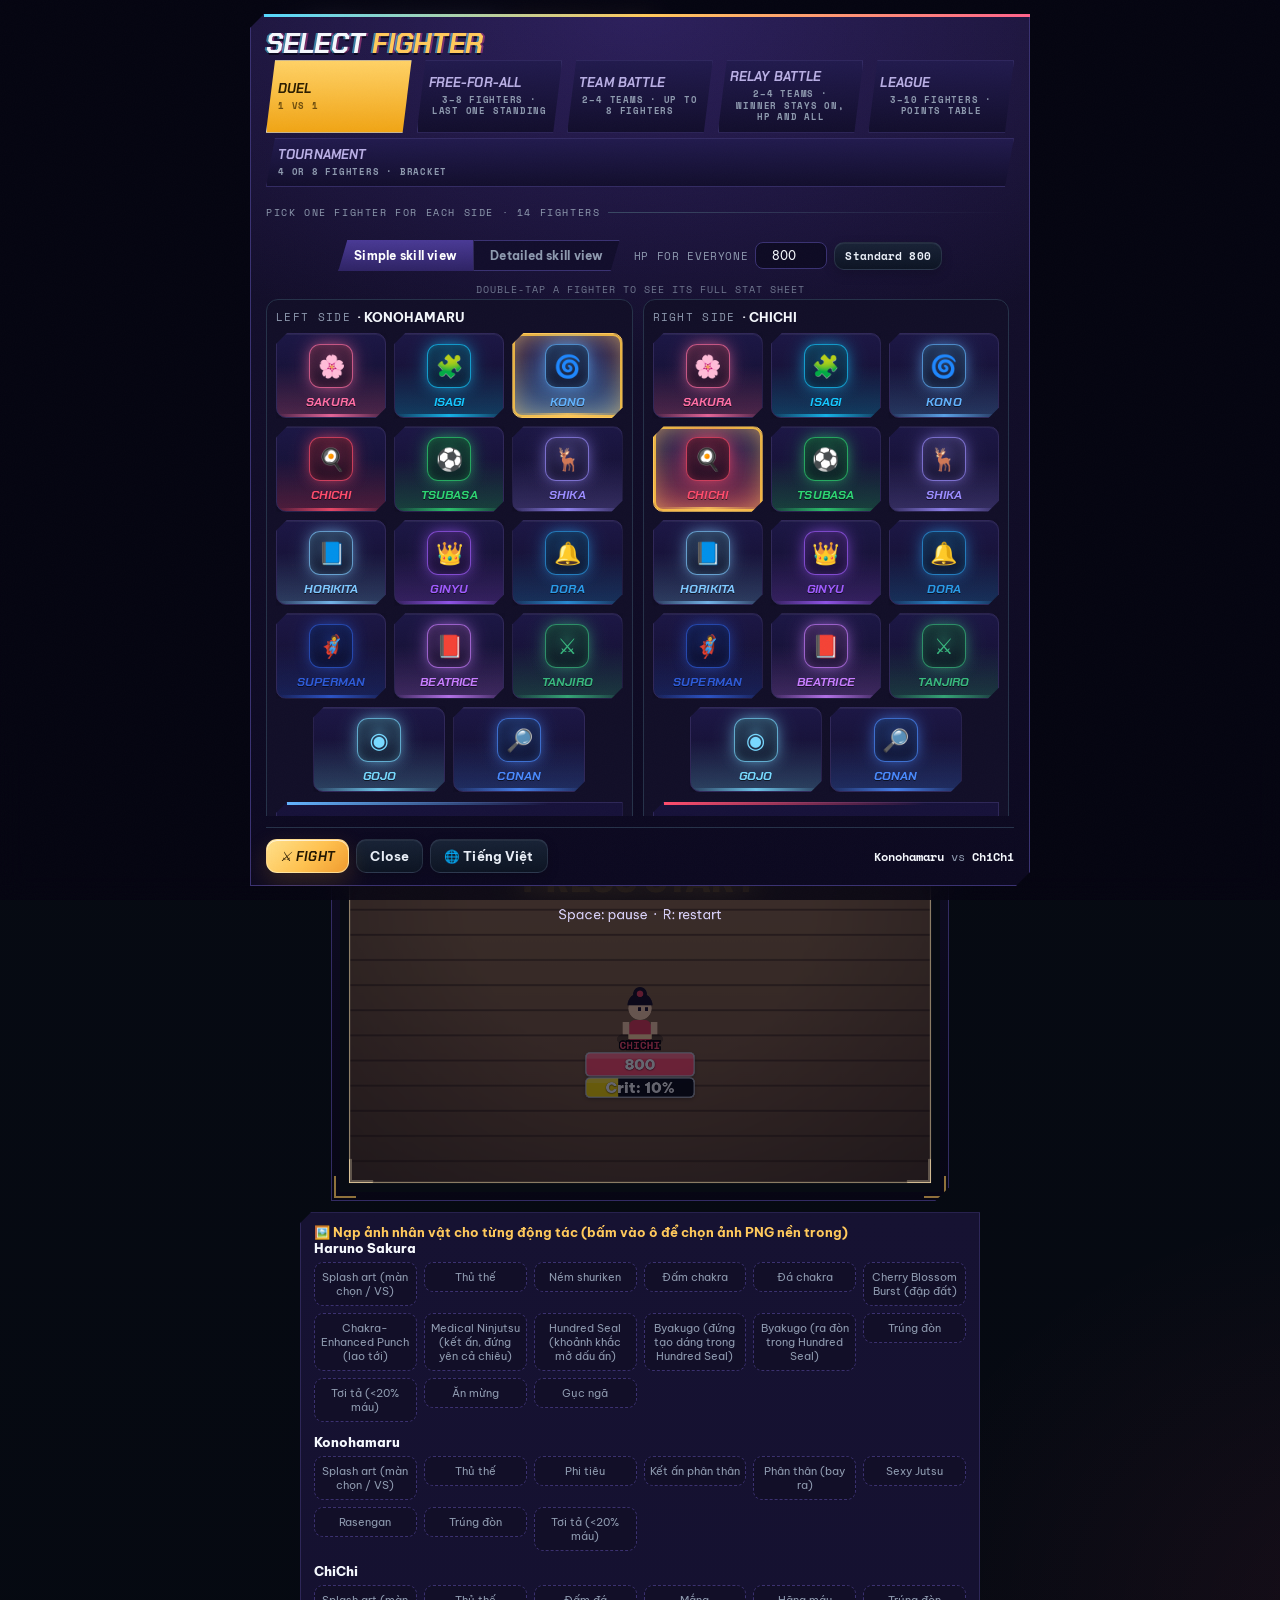
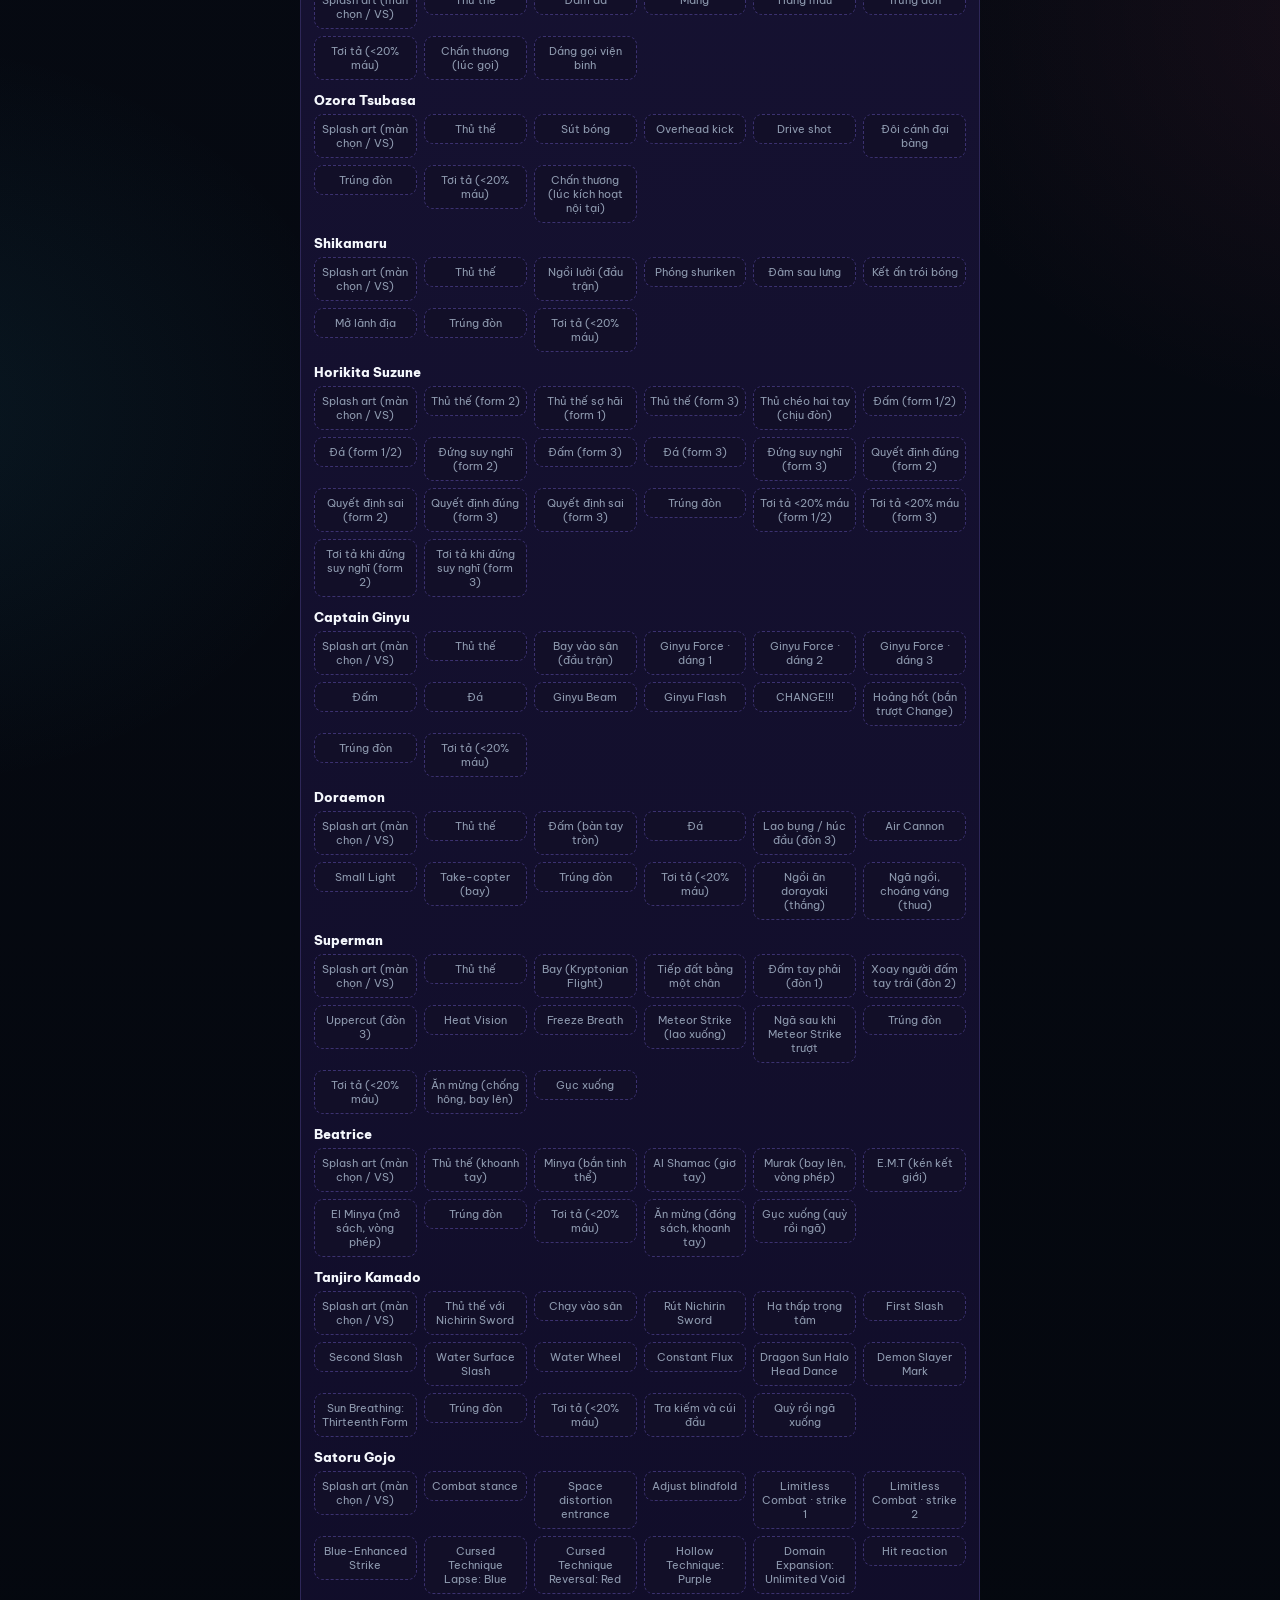
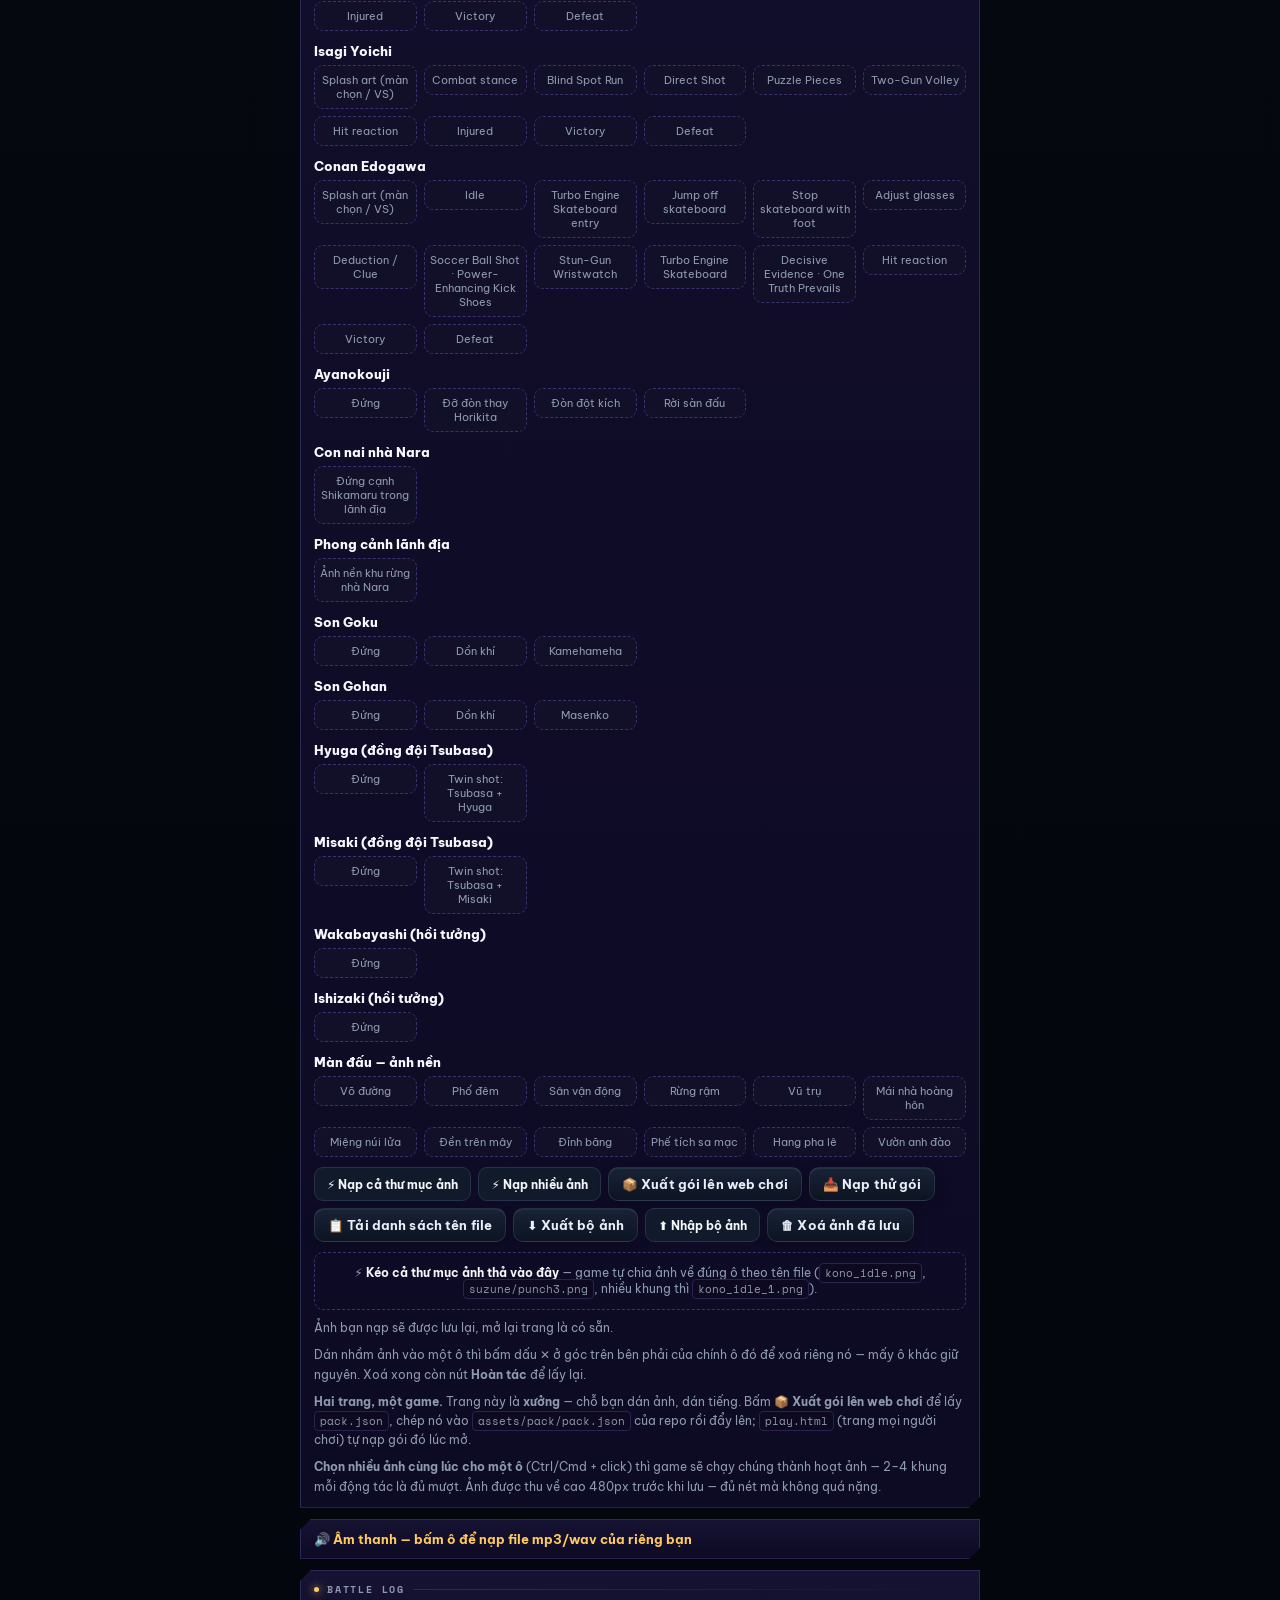
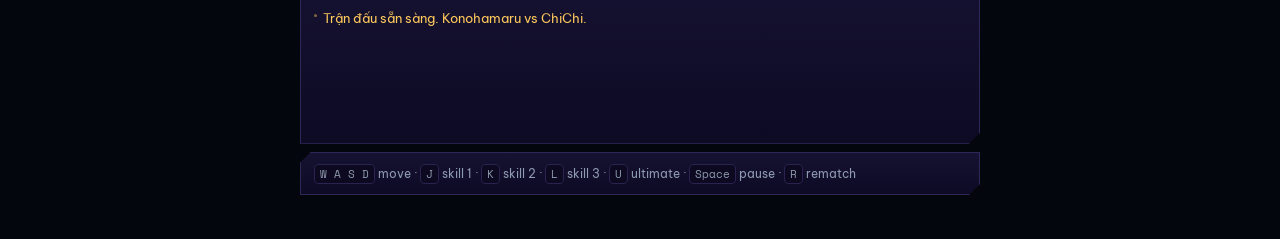
==== index.html @ c2534a82 "phân tích MỌI sát thương + nút 📊 Thông số trận cạnh nút về sảnh Thẻ Match Recap chỉ nói được chiêu c" ====
<!DOCTYPE html>
<html lang="vi">
<head>
<meta charset="UTF-8">
<meta name="viewport" content="width=device-width, initial-scale=1">
<title>Multiverse Battler</title>
<link rel="preconnect" href="https://fonts.googleapis.com">
<link rel="preconnect" href="https://fonts.gstatic.com" crossorigin>
<link href="https://fonts.googleapis.com/css2?family=Be+Vietnam+Pro:wght@400;600;800;900&family=Chakra+Petch:ital,wght@0,600;0,700;1,600;1,700&family=Space+Mono:wght@400;700&display=swap" rel="stylesheet">
<style>
  /* ---------- lớp token ----------
     Mọi màu, bo góc, bóng đổ và chiều cao ô điều khiển đọc từ đây. Sửa một biến là cả
     trang đổi theo — đừng gõ mã màu hay bo góc thẳng vào từng khối nữa. Mấy tên cũ
     (--ink / --panel / --line …) GIỮ NGUYÊN vì đã rải khắp file. */
  :root{
    --ink:#07060F; --panel:#12102A; --panel2:#1B1740; --line:#2E2757;
    --paper:#EFE9FF; --mute:#948AC0; --kono:#63B4FF; --chichi:#FF4D6D; --gold:#FFC542;
    --tsubasa:#2ED573; --steel:#8A97C4; --hot:#FF3D7F;

    /* bậc nền: s1 là khung lớn, s2 là ô nổi trong khung, s3 là ô điều khiển */
    --s1:#120F2A; --s2:#181341; --s3:#1E1849;
    --line2:#3A3272;                 /* viền sáng hơn, dùng cho ô đang chờ thao tác */
    --ink2:#0C0A1E;                  /* lòng ô nhập, tối hơn cả nền trang */
    --gold2:#FFE29A;                 /* vàng nhạt, dùng cho nét sáng trên nút vàng */

    /* bo góc: một thang duy nhất, đừng chế thêm con số lẻ */
    --r1:9px; --r2:12px; --r3:16px; --rp:999px;

    /* bóng đổ: e1 ô nhỏ, e2 khung, e3 lớp phủ toàn màn */
    --e1:0 1px 2px rgba(0,0,0,.4);
    --e2:0 10px 30px rgba(0,0,0,.45);
    --e3:0 26px 70px rgba(0,0,0,.62);
    --glow:0 0 22px -6px var(--gold);

    /* chiều cao chuẩn của MỌI ô điều khiển trên thanh công cụ */
    --ctl:34px;
    --ease:cubic-bezier(.2,.7,.3,1);

    /* Font TIÊU ĐỀ — mặt chữ vuông kiểu HUD của game đối kháng. Dùng cho logo, tiêu đề
       màn, tên nhân vật, tên màn đấu, nhãn bảng. Thân bài vẫn là Be Vietnam Pro. Chakra
       Petch có đủ bộ chữ tiếng Việt nên nhãn có dấu vẫn đúng. */
    --fd:"Chakra Petch","Be Vietnam Pro",system-ui,sans-serif;

    /* Hai màu phụ của vỏ giao diện: lam điện và hồng nóng. Cặp này + vàng arcade là cả
       bảng màu — đừng thêm màu thứ tư. */
    --cyan:#4DE2FF; --mag:#FF4FA3;
    /* Góc vát của khối giao diện. Vát góc chính là thứ làm nó đọc ra "game" chứ không
       ra "trang web" — mọi khối lớn đều cắt một hoặc hai góc theo con số này. */
    --cut:14px;
  }
  *{box-sizing:border-box}
  /* Vành sáng khi đi bằng bàn phím. `:focus-visible` nên chuột bấm thì không hiện. */
  :where(button,select,input,summary,[tabindex]):focus-visible{
    outline:0;box-shadow:0 0 0 2px var(--ink),0 0 0 4px rgba(255,197,66,.6)}
  /* Thanh cuộn mảnh, cùng tông với trang — mặc định của trình duyệt sáng trắng, đặt
     giữa nền tím đậm thì lộ hẳn ra là một trang web chứ không phải một cái máy game. */
  *{scrollbar-width:thin;scrollbar-color:#3A3272 transparent}
  *::-webkit-scrollbar{width:8px;height:8px}
  *::-webkit-scrollbar-track{background:transparent}
  *::-webkit-scrollbar-thumb{background:#332B63;border-radius:var(--rp);border:2px solid transparent;background-clip:padding-box}
  *::-webkit-scrollbar-thumb:hover{background:#4A3F8C;background-clip:padding-box}
  /* Nền trang: hai quầng sáng lệch nhau (tím ở đỉnh, lam ở góc trái, hồng ở góc phải)
     chồng lên một lớp sọc quét mảnh. Nền một màu phẳng là chỗ làm cả trang đọc ra một
     trang web; ba quầng lệch nhau thì nó thành một cái sảnh có đèn. */
  body{
    margin:0;padding:16px 12px 44px;
    background:
      radial-gradient(760px 420px at 50% -14%, rgba(126,86,255,.42) 0%, transparent 66%),
      radial-gradient(620px 520px at 2% 12%, rgba(77,226,255,.13) 0%, transparent 62%),
      radial-gradient(620px 520px at 98% 22%, rgba(255,79,163,.12) 0%, transparent 62%),
      repeating-linear-gradient(180deg, rgba(255,255,255,.016) 0 1px, transparent 1px 3px),
      var(--ink);
    background-attachment:fixed;
    color:var(--paper);font-family:"Be Vietnam Pro",system-ui,sans-serif;
  }
  /* Hạt nhiễu phủ toàn trang. Rất nhạt (alpha .035) nhưng đủ để mấy mảng gradient lớn
     không bị KẺ SỌC do màn hình 8-bit làm tròn màu — đó là thứ làm nền trông rẻ tiền.
     `pointer-events:none` là BẮT BUỘC, thiếu là cả trang không bấm được. */
  body::after{content:'';position:fixed;inset:0;z-index:9999;pointer-events:none;opacity:.035;
    background-image:url("data:image/svg+xml;charset=utf8,%3Csvg xmlns='http://www.w3.org/2000/svg' width='120' height='120'%3E%3Cfilter id='n'%3E%3CfeTurbulence type='fractalNoise' baseFrequency='.9' numOctaves='3'/%3E%3C/filter%3E%3Crect width='120' height='120' filter='url(%23n)'/%3E%3C/svg%3E")}
  .wrap{max-width:680px;margin:0 auto}
  /* Tiêu đề kiểu bảng hiệu thùng máy: chữ nghiêng, viền dày, gạch vàng dưới chân. */
  header{margin-bottom:12px;padding:0 0 11px 13px;position:relative;
    border-bottom:1px solid var(--line)}
  /* Thanh màu dọc bên trái tiêu đề — lam chuyển sang hồng, cùng bảng màu với cả vỏ. */
  header::before{content:'';position:absolute;left:0;top:2px;bottom:13px;width:4px;border-radius:var(--rp);
    background:linear-gradient(180deg,var(--cyan),var(--mag))}
  header::after{content:'';position:absolute;left:0;bottom:-1px;width:min(210px,42%);height:2px;
    border-radius:var(--rp);background:linear-gradient(90deg,var(--gold),transparent)}
  /* Tiêu đề: mặt chữ HUD, nghiêng, siết chữ lại, và có một lớp bóng LỆCH MÀU phía sau
     (lam bên trái, hồng bên phải) — mẹo "lệch màu ống kính" của mấy game đối kháng, làm
     chữ nảy hẳn lên khỏi nền mà không cần tô gradient (gradient lên chữ đã thử và bỏ,
     xem mục 2h). */
  h1{font-family:var(--fd);font-weight:700;font-size:clamp(22px,6vw,33px);margin:0;
    letter-spacing:-.01em;font-style:italic;line-height:1.05;
    text-shadow:-2px 0 0 rgba(77,226,255,.55),2px 0 0 rgba(255,79,163,.45),0 3px 0 #0B0820,0 8px 26px rgba(0,0,0,.6)}
  h1 span{color:var(--gold)}
  .sub{font-family:"Space Mono",monospace;font-size:10.5px;color:var(--mute);letter-spacing:.16em;text-transform:uppercase;margin-top:6px}

  /* ---------- ô điều khiển ----------
     MỌI thứ trên thanh công cụ — nút, ô chọn, ô đánh dấu, thanh trượt, ô số — cùng một
     chiều cao `--ctl` và cùng một bo góc. Trước đây mỗi loại một kiểu của trình duyệt
     nên hàng nút nhìn ra một trang cấu hình chứ không ra một cái máy game. */
  .bar{display:flex;gap:7px;flex-wrap:wrap;align-items:center;margin:12px 0}
  button,select{font-family:inherit;font-weight:700;font-size:12.5px;letter-spacing:.01em;
    background:linear-gradient(180deg,var(--s3),#171240);color:var(--paper);
    border:1px solid var(--line);border-radius:var(--r1);padding:8px 13px;
    cursor:pointer;transition:background .16s var(--ease),border-color .16s var(--ease),box-shadow .16s var(--ease);
    box-shadow:inset 0 1px 0 rgba(255,255,255,.05),var(--e1)}
  /* Chiều cao chuẩn chỉ áp cho ô nằm trên THANH ĐIỀU KHIỂN. Đừng đặt nó vào luật
     `button` chung: ô nhân vật, ô màn đấu, nút chế độ đều là <button>, ghim cứng chiều
     cao là chúng bẹp dí và mất cả dòng tên (đã dính đúng một lần). */
  .bar>button,.bar>select,.bar>label.chk,.cselBar>button,.arcOver>button{
    height:var(--ctl);padding-top:0;padding-bottom:0;display:inline-flex;align-items:center}
  button:hover,select:hover{background:linear-gradient(180deg,#2B2360,#1F1A4A);border-color:var(--line2)}
  button:active{box-shadow:inset 0 2px 5px rgba(0,0,0,.45)}
  /* Ô chọn: bỏ hẳn giao diện của hệ điều hành rồi tự vẽ mũi tên, nếu không thì giữa hàng
     nút bo góc lại lòi ra một cái hộp vuông màu xám của trình duyệt. */
  select{appearance:none;-webkit-appearance:none;padding-right:29px;
    background-image:url("data:image/svg+xml;charset=utf8,%3Csvg xmlns='http://www.w3.org/2000/svg' viewBox='0 0 10 6'%3E%3Cpath d='M1 1l4 4 4-4' fill='none' stroke='%23948AC0' stroke-width='1.6' stroke-linecap='round'/%3E%3C/svg%3E"),
      linear-gradient(180deg,var(--s3),#171240);
    background-repeat:no-repeat;background-position:right 11px center,0 0;background-size:10px 6px,auto}
  select:hover{background-image:url("data:image/svg+xml;charset=utf8,%3Csvg xmlns='http://www.w3.org/2000/svg' viewBox='0 0 10 6'%3E%3Cpath d='M1 1l4 4 4-4' fill='none' stroke='%23EFE9FF' stroke-width='1.6' stroke-linecap='round'/%3E%3C/svg%3E"),
      linear-gradient(180deg,#2B2360,#1F1A4A)}
  select option{background:#171240;color:var(--paper)}
  /* Nút vàng: một khối đặc có nét sáng ở mép trên và quầng ấm phía dưới, thay cho cái
     bệ 3px kiểu web cũ. Vẫn là vàng arcade, chỉ sạch nét hơn. */
  /* Nút vàng: khối đặc VÁT HAI GÓC chéo nhau, chữ HUD nghiêng. Góc vát cắt mất bóng đổ
     ngoài nên quầng sáng phải vẽ bằng `inset` chứ không vẽ ra ngoài. */
  button.primary{background:linear-gradient(180deg,#FFD267,#F2A414);color:#2C1E00;border:0;
    font-family:var(--fd);font-weight:700;font-style:italic;font-size:13px;letter-spacing:.03em;
    text-transform:uppercase;border-radius:0;
    clip-path:polygon(9px 0,100% 0,calc(100% - 9px) 100%,0 100%);
    box-shadow:inset 0 1px 0 var(--gold2),inset 0 -2px 0 rgba(150,95,0,.5)}
  button.primary:hover{background:linear-gradient(180deg,#FFE79E,#FFB92E);
    box-shadow:inset 0 1px 0 #FFF7DF,inset 0 -2px 0 rgba(150,95,0,.5),inset 0 0 26px rgba(255,255,255,.3)}
  button.primary:active{background:linear-gradient(180deg,#F0AE20,#D98F00);
    box-shadow:inset 0 3px 8px rgba(120,74,0,.55)}
  /* Ô đánh dấu và thanh trượt cũng là một viên thuốc ngang hàng với nút, không phải chữ
     trần thả giữa hàng. */
  label.chk{display:flex;align-items:center;gap:7px;font-size:12px;color:var(--mute);cursor:pointer;
    height:var(--ctl);padding:0 11px;border:1px solid var(--line);border-radius:var(--r1);
    background:rgba(24,19,65,.55);transition:border-color .16s var(--ease),color .16s var(--ease)}
  label.chk:hover{border-color:var(--line2);color:var(--paper)}
  label.chk b{color:var(--paper)}
  input[type=checkbox]{accent-color:var(--gold);width:15px;height:15px;margin:0;cursor:pointer}
  input[type=range]{appearance:none;-webkit-appearance:none;height:16px;background:transparent;cursor:pointer;margin:0}
  input[type=range]::-webkit-slider-runnable-track{height:4px;border-radius:var(--rp);background:#332B63}
  input[type=range]::-webkit-slider-thumb{-webkit-appearance:none;width:13px;height:13px;margin-top:-4.5px;
    border-radius:50%;background:var(--gold);border:0;box-shadow:0 0 8px -1px var(--gold)}
  input[type=range]::-moz-range-track{height:4px;border-radius:var(--rp);background:#332B63}
  input[type=range]::-moz-range-thumb{width:13px;height:13px;border:0;border-radius:50%;background:var(--gold)}
  input[type=color]{width:30px;height:24px;padding:0;border:1px solid var(--line);border-radius:6px;background:none;cursor:pointer}
  input[type=number],input[type=text]{width:64px;font-family:"Space Mono",monospace;font-size:12.5px;
    background:var(--ink2);color:var(--paper);border:1px solid var(--line);border-radius:var(--r1);padding:5px 7px;
    transition:border-color .16s var(--ease)}
  input[type=number]:focus,input[type=text]:focus{border-color:var(--gold);outline:0}

  /* Khung sàn đấu. Padding mỏng và canvas trải HẾT bề ngang khung: bản cũ kẹp canvas ở
     520px trong một khung 680px nên hai bên thừa ra hơn 130px nền tím trống trơn, sàn
     đấu thì bé tí giữa màn. */
  /* Khung BÓ SÁT canvas rồi canh giữa — để nó trải hết bề ngang thì hai bên thừa cả trăm
     pixel nền trống quanh một cái canvas 600px, và bốn ngoặc góc thì dạt ra tận mép khung
     chứ không ôm lấy sàn đấu. */
  .stage{background:linear-gradient(180deg,#161231,#070614);border:0;border-radius:0;
    padding:9px;display:flex;justify-content:center;position:relative;
    width:fit-content;max-width:100%;margin-left:auto;margin-right:auto;
    clip-path:polygon(var(--cut) 0,100% 0,100% calc(100% - var(--cut)),calc(100% - var(--cut)) 100%,0 100%,0 var(--cut));
    box-shadow:inset 0 0 0 1px #332B63}
  /* Dải lam → vàng → hồng chạy suốt mép trên khung sàn, đúng dải của khung chọn nhân vật. */
  .stage::before{content:'';position:absolute;left:var(--cut);right:0;top:0;height:3px;
    background:linear-gradient(90deg,var(--cyan),var(--gold) 50%,var(--mag))}
  /* BỐN NGOẶC GÓC ôm lấy sàn đấu — dấu hiệu "khung ngắm" của HUD, vẽ bằng tám mảng
     gradient trên một pseudo duy nhất nên không tốn thêm phần tử nào. Đặt `inset` âm để
     chúng ôm ra ngoài mép, và `pointer-events:none` vì nó phủ lên canvas. */
  .stage::after{content:'';position:absolute;inset:3px;pointer-events:none;
    --b:linear-gradient(var(--gold),var(--gold));
    background:
      var(--b) 0 0/22px 2px,      var(--b) 0 0/2px 22px,
      var(--b) 100% 0/22px 2px,   var(--b) 100% 0/2px 22px,
      var(--b) 0 100%/22px 2px,   var(--b) 0 100%/2px 22px,
      var(--b) 100% 100%/22px 2px,var(--b) 100% 100%/2px 22px;
    background-repeat:no-repeat;opacity:.55}
  /* Không dùng transform: Playwright coi phần tử đang biến đổi là "chưa đứng yên" và
     không bao giờ bấm được thứ nằm dưới nó (mục 9). Canh giữa bằng left/right thôi. */
  .loadChip{position:absolute;left:13px;right:13px;bottom:22px;text-align:center;
    font-family:"Space Mono",monospace;font-size:11px;letter-spacing:.05em;
    color:#EFE6FF;pointer-events:none;z-index:5}
  .loadChip span{background:rgba(10,8,24,.82);border:1px solid rgba(255,255,255,.18);
    border-radius:999px;padding:5px 12px;display:inline-block}
  /* Canvas 620x620 nên cho nó trải hết khung: ở bề ngang 680px sàn đấu ra ~640px thay
     vì 520px, mà vẫn dưới cỡ gốc nên không bị rỗ. */
  canvas{width:100%;max-width:600px;height:auto;display:block;touch-action:none;image-rendering:auto}

  .card{position:relative;background:linear-gradient(180deg,#161232,#0D0A24);border:0;border-radius:0;
    padding:12px 14px;margin-top:11px;
    clip-path:polygon(11px 0,100% 0,100% calc(100% - 11px),calc(100% - 11px) 100%,0 100%,0 11px);
    box-shadow:inset 0 0 0 1px #2E2758}
  .card h3{margin:0 0 9px;font-family:"Space Mono",monospace;font-size:10px;letter-spacing:.18em;
    text-transform:uppercase;color:var(--mute);display:flex;align-items:center;gap:8px}
  /* Chấm vàng đầu dòng tiêu đề + gạch nối chạy hết dòng — dấu hiệu của một khối HUD,
     thay cho bốn dòng chữ xám trôi nổi giống hệt nhau. */
  .card h3::before{content:'';width:5px;height:5px;border-radius:50%;background:var(--gold);
    box-shadow:0 0 8px var(--gold);flex:none}
  .card h3::after{content:'';flex:1;height:1px;background:linear-gradient(90deg,var(--line),transparent)}
  /* Nhật ký: dòng mới nhất nằm trên cùng, mép trên nhạt dần cho biết còn cuộn được nữa. */
  #log{height:126px;overflow-y:auto;font-size:12.5px;line-height:1.55;padding-right:4px;
    -webkit-mask-image:linear-gradient(180deg,transparent 0,#000 10px);
    mask-image:linear-gradient(180deg,transparent 0,#000 10px)}
  #log div{padding:3px 0 3px 9px;border-bottom:1px solid rgba(46,39,87,.5);position:relative}
  #log div:last-child{border-bottom:0}
  #log div::before{content:'';position:absolute;left:0;top:8px;width:3px;height:3px;border-radius:50%;
    background:currentColor;opacity:.5}
  .k{color:var(--kono)}.c{color:var(--chichi)}.g{color:var(--gold)}.m{color:var(--mute)}.s{color:#9B8CFF}

  .slots{display:grid;grid-template-columns:repeat(auto-fill,minmax(88px,1fr));gap:7px}
  .slot{position:relative;border:1px dashed #3B3170;border-radius:9px;padding:7px 5px;text-align:center;cursor:pointer;
    font-size:11px;color:var(--mute);background:#120F28;transition:.15s;overflow:hidden}
  .slot:hover{border-color:var(--gold);color:var(--paper)}
  .slot.set{border-style:solid;border-color:var(--gold);color:var(--paper)}
  .slot img{width:100%;height:42px;object-fit:contain;display:block;margin-bottom:4px;background:#1D1840;border-radius:5px}
  .slot input[type=file]{position:absolute;inset:0;opacity:0;cursor:pointer}
  .slotwrap{position:relative;display:flex;flex-direction:column;gap:4px}
  .slotwrap input[type=range]{width:100%;height:12px;accent-color:var(--gold);cursor:pointer}
  /* Nút xoá của riêng một ô. Nằm NGOÀI thẻ <label> (label nuốt cú bấm rồi mở hộp
     chọn file), chỉ hiện khi ô đã có ảnh/tiếng. */
  .slotdel{position:absolute;top:3px;right:3px;z-index:3;display:none;border:0;border-radius:6px;
    background:#4A1230;color:#FFC7DA;font-size:11px;line-height:1;padding:3px 5px;cursor:pointer}
  .slotwrap.set .slotdel{display:block}
  .slotdel:hover{background:#7A1B48;color:#fff}
  /* vùng kéo thả cả thư mục ảnh / tiếng vào một lượt */
  .drop{border:1px dashed #3B3170;border-radius:9px;padding:12px 10px;text-align:center;
    font-size:12px;color:var(--mute);margin-top:10px;transition:.15s}
  .drop.on{border-color:var(--gold);color:var(--paper);background:#171233}
  .drop b{color:var(--paper)}
  .note{font-size:12px;color:var(--gold);line-height:1.6;margin-top:6px}
  .who{font-weight:800;font-size:13px;margin:12px 0 6px}
  .who.first{margin-top:0}
  details summary{cursor:pointer;font-weight:700;font-size:13px;color:var(--gold);list-style:none}
  details summary::-webkit-details-marker{display:none}
  .help{font-size:12px;color:var(--mute);line-height:1.6;margin-top:8px}
  kbd{font-family:"Space Mono",monospace;background:#0C0920;border:1px solid #2A2350;border-radius:4px;padding:1px 5px;font-size:10.5px}

  /* ---- màn chọn nhân vật ---- */
  /* Lớp phủ: nền mờ CÓ NHOÈ. Bản cũ chỉ tối đi 88% nên cả thanh công cụ và nhật ký phía
     sau vẫn đọc được lờ mờ, nhìn rối; nhoè đi thì khung chọn nổi hẳn lên phía trước. */
  .csel{position:fixed;inset:0;z-index:60;display:flex;align-items:center;justify-content:center;
    padding:14px;overflow:auto;background:rgba(6,4,18,.8);
    -webkit-backdrop-filter:blur(14px) saturate(.85);backdrop-filter:blur(14px) saturate(.85)}
  .csel.off{display:none}
  /* Hộp cao tối đa bằng màn hình, phần giữa mới cuộn — nhờ vậy tiêu đề và hàng nút
     luôn nằm trong tầm mắt, không phải cuộn cả trang mới bấm được Vào trận. */
  /* Khung chọn: VÁT hai góc chéo nhau, có một dải sáng lam-hồng chạy suốt mép trên và
     một quầng tím hắt từ đỉnh xuống. Góc vát cắt mất bóng đổ ngoài nên chiều sâu phải
     dựng bằng lớp phủ mờ của `.csel` phía sau, đừng trông vào `box-shadow`. */
  .cselBox{width:100%;max-width:780px;max-height:calc(100vh - 28px);position:relative;
    display:flex;flex-direction:column;
    background:
      radial-gradient(120% 60% at 50% 0%,rgba(126,86,255,.22),transparent 68%),
      linear-gradient(180deg,#16112F,#0C0920);
    border:0;border-radius:0;padding:16px 16px 13px;
    clip-path:polygon(var(--cut) 0,100% 0,100% calc(100% - var(--cut)),calc(100% - var(--cut)) 100%,0 100%,0 var(--cut));
    box-shadow:inset 0 0 0 1px #3A3272}
  /* Dải sáng mép trên: lam → vàng → hồng. Chừa hai đầu cho khỏi đè lên góc vát. */
  .cselBox::before{content:'';position:absolute;left:var(--cut);right:0;top:0;height:3px;pointer-events:none;
    background:linear-gradient(90deg,var(--cyan),var(--gold) 50%,var(--mag))}
  .cselBody{flex:1;min-height:0;overflow:auto;padding-right:5px}
  /* Tiêu đề màn chọn: chữ HUD nghiêng, to hẳn, kèm bóng lệch màu như tiêu đề trang. */
  .cselBox h2{margin:0;font-family:var(--fd);font-size:clamp(19px,5.2vw,27px);font-weight:700;
    letter-spacing:.005em;font-style:italic;text-transform:uppercase;line-height:1.05;
    text-shadow:-2px 0 0 rgba(77,226,255,.5),2px 0 0 rgba(255,79,163,.4),0 2px 0 #0B0820}
  .cselBox h2 span{color:var(--gold)}
  .cselSub{font-family:"Space Mono",monospace;font-size:10px;color:var(--mute);
    letter-spacing:.16em;text-transform:uppercase;margin:6px 0 12px;
    display:flex;align-items:center;gap:8px}
  /* Gạch nối chạy hết phần còn lại của dòng phụ — thủ pháp quen của bảng HUD. */
  .cselSub::after{content:'';flex:1;height:1px;background:linear-gradient(90deg,var(--line2),transparent)}
  /* Hàng nút dưới cùng dính hẳn xuống đáy khung, có vạch ngăn với phần cuộn phía trên:
     cuộn tới đâu cũng thấy rõ đâu là nút đi tiếp. */
  .cselBar{border-top:1px solid var(--line);padding-top:11px}
  .cselCols{display:grid;grid-template-columns:1fr 1fr;gap:10px}
  @media(max-width:520px){.cselCols{grid-template-columns:1fr}}
  .cselCol{background:#120F28;border:1px solid var(--line);border-radius:12px;padding:9px;
    display:flex;flex-direction:column}
  .cselCol .cDetail{flex:1}    /* hai khung mô tả cao bằng nhau dù danh sách chiêu dài ngắn khác nhau */
  .cselHead{font-size:11px;font-family:"Space Mono",monospace;letter-spacing:.12em;text-transform:uppercase;
    color:var(--mute);margin-bottom:8px;display:flex;align-items:center;gap:6px}
  .cselHead b{color:var(--paper);font-family:"Be Vietnam Pro",sans-serif;letter-spacing:0;font-size:12.5px}
  /* Bốn ô nhỏ nằm ngang thay cho bốn thẻ dài xếp dọc: cả bảng chọn gọn lại còn
     hai hàng ô cộng hai khung mô tả, thay vì tám thẻ dài phải cuộn mãi mới hết. */
  /* ---------- THẺ ĐẤU THỦ ----------
     Đây là thứ người chơi nhìn lâu nhất, nên nó là một TẤM THẺ chứ không phải một cái
     nút vuông: ảnh chiếm gần hết ô, một mảng sáng theo MÀU RIÊNG của nhân vật hắt lên từ
     đáy, tên in bằng mặt chữ HUD nghiêng, và hai góc bị VÁT. Góc vát chính là thứ làm cả
     lưới đọc ra màn chọn của game đối kháng.

     Lưới dùng FLEX chứ không dùng grid, và hàng cuối CANH GIỮA: chín đấu thủ trên lưới
     tám cột thì người thứ chín đứng trơ một mình ở mép trái. Flex thì hàng dở dang tự
     nằm giữa, thêm nhân vật bao nhiêu người cũng không phải sửa số cột. */
  .cTiles{display:flex;flex-wrap:wrap;gap:8px;justify-content:center}
  .cTile{flex:1 1 84px;max-width:132px;min-width:0;
    display:flex;flex-direction:column;align-items:center;gap:7px;padding:10px 5px 8px;
    background:
      linear-gradient(180deg,transparent 38%,color-mix(in srgb,var(--c,#7C6AD6) 26%,transparent) 100%),
      linear-gradient(180deg,#1C1745,#100C29);
    border:1px solid #302859;cursor:pointer;font-weight:400;
    clip-path:polygon(11px 0,100% 0,100% calc(100% - 11px),calc(100% - 11px) 100%,0 100%,0 11px);
    transition:background .16s var(--ease),border-color .16s var(--ease),box-shadow .16s var(--ease)}
  .cTile:hover{border-color:color-mix(in srgb,var(--c,#7C6AD6) 70%,#fff 0%);
    background:
      linear-gradient(180deg,transparent 30%,color-mix(in srgb,var(--c,#7C6AD6) 42%,transparent) 100%),
      linear-gradient(180deg,#241D57,#141031)}
  /* Ô đang chọn: viền vàng DÀY vẽ bằng bóng trong (bóng ngoài bị góc vát cắt mất), cộng
     một mảng sáng đậm hơn hẳn. Đừng cho nó nhấp nháy — cả lưới này bị test bấm hàng chục
     lần một lượt, xem ghi chú ở nút vàng. */
  .cTile.on{border-color:var(--gold);
    background:
      linear-gradient(180deg,transparent 26%,color-mix(in srgb,var(--c,#7C6AD6) 52%,transparent) 100%),
      linear-gradient(180deg,#2E2457,#15102F);
    box-shadow:0 0 0 2px rgba(255,197,66,.85) inset,0 0 34px -10px var(--gold) inset}
  /* Vạt màu chéo ở đáy thẻ — dấu hiệu màu của nhân vật, đọc được cả khi ảnh còn là emoji. */
  .cTile::after{content:'';position:absolute;left:0;right:0;bottom:0;height:3px;
    background:linear-gradient(90deg,transparent,var(--c,var(--gold)),transparent);opacity:.85}
  .cTile.on::after{height:4px;background:linear-gradient(90deg,transparent,var(--gold),transparent)}
  /* Ô mặt: quầng màu nhân vật hắt ra sau ảnh, viền mảnh phát sáng. */
  .cAva{width:44px;height:44px;flex:0 0 44px;border-radius:11px;display:flex;align-items:center;
    justify-content:center;font-size:22px;position:relative;
    background:radial-gradient(circle at 50% 34%,color-mix(in srgb,var(--c,#7C6AD6) 34%,#0A0820),#070518);
    border:1px solid color-mix(in srgb,var(--c,#7C6AD6) 75%,transparent)}
  /* Thẻ hồ sơ: vát góc như mọi khối khác, và mang dải màu riêng của nhân vật ở mép trên
     (`.dexEdge`, do `dexCard()` dựng ra kèm màu). */
  .cDetail{position:relative;margin-top:10px;overflow:hidden;
    background:linear-gradient(180deg,#17123A,#0D0A24);border:0;border-radius:0;padding:14px 14px 12px;
    clip-path:polygon(11px 0,100% 0,100% calc(100% - 11px),calc(100% - 11px) 100%,0 100%,0 11px);
    box-shadow:inset 0 0 0 1px #2E2758}
  .dexEdge{position:absolute;left:11px;right:0;top:0;height:3px;display:block}
  .dexPopBody .cDetail{clip-path:none;box-shadow:none;background:none;padding:0}
  .dexPopBody .dexEdge{display:none}
  .cName{display:block;font-family:var(--fd);font-weight:700;font-style:italic;font-size:12.5px;
    line-height:1.15;text-align:center;letter-spacing:.01em;text-transform:uppercase;
    text-shadow:0 1px 0 rgba(0,0,0,.6)}
  .cDetail .cName{font-size:16px;text-align:left;text-transform:none}
  .cTag{display:block;font-family:"Space Mono",monospace;font-size:9.5px;color:var(--mute);letter-spacing:.1em;text-transform:uppercase;margin-top:2px}
  .cSkills{display:block;font-size:11px;color:#C3B9E6;line-height:1.5;margin-top:5px}
  .cSkills i{color:var(--mute);font-style:normal}
  .cselBar{display:flex;gap:7px;flex-wrap:wrap;align-items:center;margin-top:11px}
  .cselVs{font-family:"Space Mono",monospace;font-size:11.5px;color:var(--mute);margin-left:auto;text-align:right}
  .cselVs b{color:var(--paper)}
  /* ba chế độ đấu: 1v1 · hỗn chiến · đồng đội */
  /* Năm chế độ đấu — dải nút NGHIÊNG kiểu bảng chọn chế độ của game đối kháng. Mép trái
     và mép phải vát ngược chiều nhau nên cả hàng đọc ra một dải liền, không phải năm cái
     hộp rời. Cao bằng nhau nhờ `align-items:stretch`. */
  .cselModes{display:flex;gap:5px;flex-wrap:wrap;align-items:stretch;margin:2px 0 12px}
  .mTab{flex:1 1 132px;position:relative;display:flex;flex-direction:column;justify-content:center;
    gap:3px;height:auto;padding:10px 12px;border:0;border-radius:0;
    background:linear-gradient(180deg,#221B4E,#120E2C);cursor:pointer;color:#B9AFE4;
    font-weight:800;font-size:12.5px;text-align:center;
    clip-path:polygon(9px 0,100% 0,calc(100% - 9px) 100%,0 100%);
    box-shadow:inset 0 0 0 1px #332B63;
    transition:background .16s var(--ease),color .16s var(--ease),box-shadow .16s var(--ease)}
  .mTab:hover{background:linear-gradient(180deg,#2E2568,#1A1440);color:var(--paper);
    box-shadow:inset 0 0 0 1px var(--line2)}
  /* Chế độ đang chọn: nền vàng ĐẶC, chữ đen. Đảo hẳn màu như vậy thì nhìn một cái là
     biết đang ở chế độ nào, không phải dò xem ô nào viền sáng hơn ô nào. */
  .mTab.on{background:linear-gradient(180deg,#FFD267,#F0A414);color:#2C1E00;
    box-shadow:inset 0 0 0 1px #FFE9AE,0 0 26px -8px var(--gold)}
  .mTab b{font-family:var(--fd);font-weight:700;font-style:italic;font-size:13px;line-height:1.15;
    letter-spacing:.01em;text-transform:uppercase}
  .mTab i{display:block;font-style:normal;font-family:"Space Mono",monospace;font-size:8.5px;
    letter-spacing:.09em;text-transform:uppercase;color:var(--mute);line-height:1.35}
  .mTab.on i{color:rgba(58,38,0,.72)}
  .off{display:none !important}
  /* danh sách đội hình đã chọn: mỗi người một thẻ nhỏ có nút ✕ để bỏ ra */
  .cRoster{display:flex;flex-wrap:wrap;gap:5px;min-height:34px;margin-bottom:8px;
    background:#0C0920;border:1px dashed #2E2758;border-radius:10px;padding:5px}
  /* ---- vỏ arcade: chỉ bật ở trang chơi (play.html, window.ARCADE) ---- */
  .arc{position:fixed;inset:0;z-index:70;display:flex;align-items:center;justify-content:center;
    background:radial-gradient(circle at 50% 40%,#241A52,#07061A 70%);padding:20px;text-align:center}
  .arc.off{display:none}
  /* Màn VS. Người dùng: "đừng để nó là icon — để nó là full body với nhiều effect trông
     như một battle thật". Nên mỗi bên là một KHUNG DỌC vẽ trọn cả người (`object-fit:
     contain`, canh đáy cho hai bên đứng cùng một mặt sàn), bọc trong quầng sáng theo màu
     nhân vật, có vệt tốc độ chạy phía sau và vũng sáng dưới chân.
     Mấy chuyển động LẶP MÃI chỉ đổi `opacity` / `background-position`, KHÔNG dùng
     `transform`: Playwright coi phần tử đang biến đổi là "chưa đứng yên" và không bấm được
     (mục 9). Riêng cú bay vào lúc mở màn có dùng transform nhưng nó CHẠY MỘT LẦN rồi dừng,
     và nó nằm trong `.vsSide` chứ không phải chính `#arcVs` — cái mà test bấm vào. */
  /* Hai lớp nền của #arcVs vẽ bằng ::before/::after nên chúng nằm SAU trong thứ tự vẽ —
     phải đẩy khối nội dung lên z-index 2, không thì vệt chém và hai mảng màu phủ đè lên
     chính hai nhân vật. Chớp màn nằm trên cùng. */
  #arcVs>div{z-index:2}
  .vsFlash{position:absolute;inset:0;pointer-events:none;background:#fff;z-index:3;
    animation:vsFlash .5s ease-out both}
  @keyframes vsFlash{from{opacity:.5}to{opacity:0}}
  .vsRow{display:flex;align-items:flex-end;justify-content:center;gap:clamp(6px,2.4vw,26px)}
  .vsSide{display:flex;flex-direction:column;align-items:center;gap:10px;color:inherit}
  /* Cú bay vào: thêm một nhịp nở nhẹ và dịch lên, kéo dài hơn bản cũ và đổi sang
     đường cong mềm hơn. Vẫn là animation CHẠY MỘT LẦN rồi dừng. */
  .vsSide.a{animation:vsInL .72s cubic-bezier(.16,.84,.24,1) both}
  .vsSide.b{animation:vsInR .72s cubic-bezier(.16,.84,.24,1) .09s both}
  @keyframes vsInL{from{opacity:0;transform:translate3d(-38px,14px,0) scale(.96)}to{opacity:1;transform:none}}
  @keyframes vsInR{from{opacity:0;transform:translate3d(38px,14px,0) scale(.96)}to{opacity:1;transform:none}}
  .vsMob{display:flex;align-items:flex-end;gap:6px}
  .vsPanel{position:relative;
    width:calc(clamp(142px,39vw,286px)*var(--k,1));
    height:calc(clamp(228px,62vw,412px)*var(--k,1))}
  /* Quầng đèn sau lưng: nhịp thở CHẬM hẳn lại (1.5s → 3.8s), biên độ hẹp hơn, và màu
     pha loãng thay vì `currentColor` đặc. Nhấp nháy nhanh cộng màu no là thứ làm cả màn
     đọc ra "loè loẹt" — bản thân màu thì không có lỗi gì. */
  .vsGlow{position:absolute;inset:-14% -20% -6%;pointer-events:none;
    background:radial-gradient(ellipse at 50% 66%,color-mix(in srgb,currentColor 92%,transparent) 0%,transparent 70%);
    opacity:.34;animation:vsBreath 3.8s ease-in-out infinite}
  /* Sọc tốc độ + cột đèn sau lưng, gộp vào một lớp. Lượt dựng lại đầu tôi bỏ hẳn sọc
     cho đỡ nhiễu, nhưng bỏ sạch thì panel thành một mảng màu phẳng — đúng chỗ người
     dùng kêu "khô". Sọc được giữ lại, chỉ khác ba điểm so với bản gốc: thưa hơn
     (22px thay vì 15px), nhịp quét chậm hơn nhiều (1.1s → 6.4s), và mask ôm quanh
     thân người nên nó là ÁNH SÁNG sau lưng chứ không phải lưới kẻ phủ cả khung.
     Cả lớp vẫn nằm TRƯỚC `.vsBody` trong DOM nên luôn ở sau model. */
  .vsLines{position:absolute;inset:-8% 0 0;pointer-events:none;
    background:
      repeating-linear-gradient(108deg,color-mix(in srgb,currentColor 55%,transparent) 0 2px,transparent 2px 22px),
      linear-gradient(180deg,transparent,color-mix(in srgb,currentColor 42%,transparent) 46%,transparent);
    background-size:200% 100%,100% 100%;
    -webkit-mask-image:radial-gradient(58% 54% at 50% 60%,#000,transparent 78%);
    mask-image:radial-gradient(58% 54% at 50% 60%,#000,transparent 78%);
    animation:vsSweep 6.4s linear infinite}
  .vsBody{position:absolute;inset:0;display:flex;align-items:flex-end;justify-content:center;
    font-size:calc(clamp(58px,15vw,116px)*var(--k,1));line-height:1;
    text-shadow:0 0 26px currentColor;   /* ô nào chưa dán ảnh thì emoji cũng phát sáng theo */
    transform-origin:50% 100%;animation:vsIdle 6.2s .72s ease-in-out infinite}
  .vsSide.b .vsBody{animation-delay:1.1s}
  /* Nhịp thở của chính tấm art — đặt trên `.vsBody` chứ KHÔNG đặt trên `<img>`:
     bên phải đã mang `scaleX(-1)` tĩnh để hai người quay mặt vào nhau, gắn animation
     thẳng lên img là đè mất cú lật đó. */
  @keyframes vsIdle{
    0%,100%{transform:translate3d(0,0,0) scale(1)}
    50%{transform:translate3d(0,-6px,0) scale(1.012)}
  }
  .vsBody img{max-width:100%;max-height:100%;object-fit:contain;object-position:bottom center;
    filter:drop-shadow(0 12px 20px rgba(0,0,0,.72)) drop-shadow(0 0 14px color-mix(in srgb,currentColor 30%,transparent))}
  /* Bên phải lật ngược cho hai bên QUAY MẶT VÀO NHAU, đúng lối màn VS của game đối kháng.
     Đây là transform TĨNH, không phải animation, nên không đụng gì tới mục 9. */
  .vsSide.b .vsBody img{transform:scaleX(-1)}
  /* Nền ăn theo tông màu của màn đấu (`--vsFog`, đặt trong `vsShow()`) — nhìn ra ngay
     mình sắp đánh ở đâu chứ không phải một cái nền tím dùng chung cho mọi màn. */
  #arcVs{background:
    radial-gradient(ellipse at 50% 78%,color-mix(in srgb,var(--vsFog,#8899FF) 24%,transparent),transparent 62%),
    radial-gradient(circle at 50% 34%,#2B1F5E,#06051A 72%)}
  /* VẾT CHÉM chia đôi màn hình — mấy màn VS của game đối kháng đều có một đường chéo
     tách hai bên. Vẽ bằng gradient có điểm dừng cứng nên nó là một nét sắc, không phải
     một mảng loang. `pointer-events:none` vì cả màn này chạm vào là vào trận. */
  #arcVs::before{content:'';position:absolute;inset:0;pointer-events:none;
    background:linear-gradient(100deg,transparent calc(50% - 2px),rgba(255,255,255,.16) calc(50% - 2px),
      rgba(255,255,255,.16) calc(50% + 2px),transparent calc(50% + 2px))}
  /* Hai mảng màu hắt vào từ hai mép, cùng cặp lam - hồng của cả vỏ giao diện. */
  #arcVs::after{content:'';position:absolute;inset:0;pointer-events:none;
    background:
      linear-gradient(100deg,rgba(77,226,255,.14) 0%,transparent 46%),
      linear-gradient(100deg,transparent 54%,rgba(255,79,163,.14) 100%)}

  .vsFloor{position:absolute;left:4%;right:4%;bottom:-7px;height:24px;border-radius:50%;
    pointer-events:none;background:radial-gradient(ellipse at 50% 50%,currentColor,transparent 70%);
    filter:blur(1px);opacity:.55;animation:vsBreath 3.8s ease-in-out infinite}
  .vsName{font-family:var(--fd);font-weight:700;font-style:italic;letter-spacing:.03em;
    text-transform:uppercase;font-size:clamp(13px,3.5vw,24px);
    text-shadow:0 0 18px currentColor,0 3px 0 rgba(0,0,0,.7)}
  .vsBig{position:relative;display:flex;align-items:center;justify-content:center;
    align-self:center;margin-bottom:clamp(24px,9vw,64px);
    width:clamp(52px,15vw,110px);height:clamp(52px,15vw,110px);flex:none}
  .vsBurst{position:absolute;inset:-40%;pointer-events:none;
    background:radial-gradient(circle,rgba(255,197,66,.38) 0%,rgba(255,120,40,.14) 38%,transparent 68%);
    animation:vsBreath 2.6s ease-in-out infinite}
  .vsBig b{position:relative;font-family:var(--fd);font-weight:700;font-style:italic;color:var(--gold);
    font-size:clamp(34px,10vw,74px);letter-spacing:.02em;
    text-shadow:-3px 0 0 rgba(77,226,255,.5),3px 0 0 rgba(255,79,163,.45),
      0 5px 0 #5A3000,0 0 40px rgba(255,197,66,.9)}
  /* Tên màn đấu nằm trong một tấm biển vát góc, không còn là một dòng chữ xám trôi nổi. */
  .vsStage{margin-top:24px;font-family:"Space Mono",monospace;font-size:11px;letter-spacing:.24em;
    color:#D3CAF2;display:inline-block;padding:6px 20px;background:rgba(10,8,26,.66);
    box-shadow:inset 0 0 0 1px rgba(255,255,255,.18);
    clip-path:polygon(9px 0,100% 0,calc(100% - 9px) 100%,0 100%)}
  /* Biên độ hẹp lại: bản cũ .26↔.62 là hơn gấp đôi độ sáng mỗi 0.75 giây, nhìn ra
     một cái đèn nhấp nháy. .34↔.58 thì nó THỞ. */
  @keyframes vsBreath{0%,100%{opacity:.4}50%{opacity:.8}}
  @keyframes vsSweep{from{background-position:0 0,50% 0}to{background-position:200% 0,50% 0}}
  /* Logo màn tiêu đề: mặt chữ HUD nghiêng, siết chữ, và BA lớp bóng — lam lệch trái,
     hồng lệch phải, đen khối bên dưới. Đó là mẹo "lệch màu ống kính"; nó cho ra cảm giác
     đèn neon mà KHÔNG phải tô gradient lên chữ (lối đó đã thử và bỏ hẳn, xem mục 2h). */
  .arcLogo{font-family:var(--fd);font-size:clamp(34px,10.5vw,76px);font-weight:700;font-style:italic;
    line-height:.92;letter-spacing:-.005em;color:var(--paper);
    text-shadow:-3px 0 0 rgba(77,226,255,.62),3px 0 0 rgba(255,79,163,.5),
      0 6px 0 #150F35,0 14px 40px rgba(0,0,0,.65)}
  .arcLogo b{display:block;color:var(--gold);
    text-shadow:-3px 0 0 rgba(77,226,255,.42),3px 0 0 rgba(255,79,163,.42),
      0 6px 0 #3A2600,0 14px 44px rgba(255,181,46,.35)}
  .arcTag{font-family:"Space Mono",monospace;font-size:11px;letter-spacing:.22em;color:#C7BDEF;
    margin:18px 0 28px;text-transform:uppercase}
  .arcHint{font-size:12px;color:var(--mute);margin-top:16px}
  .arcLoad{margin-top:9px;font-family:"Space Mono",monospace;font-size:11px;letter-spacing:.06em;
    color:var(--gold);opacity:.9}
  /* Màn chờ: nền lưới trôi + quầng sáng thở, thanh tiến độ có vệt sáng quét qua, con số
     phần trăm to. Toàn bộ chuyển động dùng background-position / opacity — KHÔNG dùng
     transform, vì Playwright coi phần tử đang biến đổi là "chưa đứng yên" và không bấm
     được nút nằm trong đó (mục 9). */
  /* Nền màn chờ / màn tiêu đề: quầng tím ở giữa, thêm hai vệt sáng LAM và HỒNG hắt từ
     hai góc dưới lên — cùng bảng màu với cả vỏ giao diện. */
  #arcBoot,#arcTitle{background:
    radial-gradient(circle at 50% 36%,#332472,#0A0820 66%),
    radial-gradient(60% 50% at 4% 100%,rgba(77,226,255,.16),transparent 70%),
    radial-gradient(60% 50% at 96% 100%,rgba(255,79,163,.16),transparent 70%),
    #07061A}
  /* Hai vệt chéo quét ngang phía sau logo. Chỉ đổi `background-position` nên khung bao
     đứng yên — nút PRESS START nằm trong màn này và test phải bấm được (mục 9). */
  #arcTitle .bootIn::before,#arcTitle>div::before{content:'';position:absolute;left:-20%;right:-20%;
    top:26%;height:34%;pointer-events:none;opacity:.5;
    background:repeating-linear-gradient(104deg,transparent 0 58px,rgba(255,255,255,.05) 58px 60px);
    background-size:220% 100%;animation:titleSweep 9s linear infinite}
  @keyframes titleSweep{from{background-position:0 0}to{background-position:220% 0}}
  /* pointer-events:none là BẮT BUỘC — hai lớp này phủ kín màn, thiếu nó thì nút
     PRESS START nằm dưới không bấm được (kể cả người lẫn Playwright). */
  #arcBoot::before,#arcTitle::before{content:'';position:absolute;inset:0;pointer-events:none;opacity:.5;
    background-image:linear-gradient(rgba(124,106,214,.13) 1px,transparent 1px),
                     linear-gradient(90deg,rgba(124,106,214,.13) 1px,transparent 1px);
    background-size:44px 44px;animation:bootGrid 6s linear infinite}
  @keyframes bootGrid{from{background-position:0 0,0 0}to{background-position:0 44px,44px 0}}
  #arcBoot::after,#arcTitle::after{content:'';position:absolute;inset:0;pointer-events:none;
    background:radial-gradient(circle at 50% 38%,rgba(255,197,66,.16),transparent 46%);
    animation:bootGlow 3.4s ease-in-out infinite}
  @keyframes bootGlow{0%,100%{opacity:.35}50%{opacity:.9}}
  .bootIn,#arcTitle>div{position:relative;z-index:1}
  .bootPct{margin-top:20px;font-family:"Space Mono",monospace;line-height:1;color:var(--gold)}
  .bootPct b{font-size:clamp(34px,11vw,58px);font-weight:700;letter-spacing:-.02em;
    text-shadow:0 0 26px rgba(255,197,66,.45)}
  .bootPct span{font-size:16px;opacity:.65;margin-left:3px}
  .arcBar{position:relative;width:min(380px,76vw);height:10px;margin:16px auto 14px;border-radius:99px;
    background:rgba(255,255,255,.08);border:1px solid rgba(255,255,255,.16);overflow:hidden}
  .arcBar i{display:block;height:100%;width:0;border-radius:99px;
    background:linear-gradient(90deg,#FF9F45,var(--gold),#FFE9A8);
    box-shadow:0 0 14px rgba(255,197,66,.6);transition:width .18s linear}
  .arcBar::after{content:'';position:absolute;inset:0;pointer-events:none;
    background:linear-gradient(100deg,transparent 35%,rgba(255,255,255,.5) 50%,transparent 65%);
    background-size:220% 100%;animation:bootSheen 1.5s linear infinite}
  @keyframes bootSheen{from{background-position:120% 0}to{background-position:-120% 0}}
  .bootTip{margin-top:14px;font-size:12px;color:#B9AEE4;min-height:2.6em;max-width:340px;
    margin-left:auto;margin-right:auto;line-height:1.35;transition:opacity .4s}
  /* Nhịp nháy chỉ đổi QUẦNG SÁNG, đừng đụng tới transform: nút mà nhúc nhích thì
     Playwright coi là "chưa đứng yên" và không bao giờ bấm được (test treo 30 giây). */
  /* PRESS START: to hẳn, vát góc sâu hơn nút thường. Nhịp thở dùng bóng TRONG chứ không
     dùng bóng ngoài — góc vát cắt mất bóng ngoài nên quầng cũ không còn thấy gì. Và
     tuyệt đối đừng đụng `transform`: nút này test bấm, nhúc nhích là treo (mục 9). */
  #arcStart{font-size:clamp(16px,4.4vw,20px);padding:0 42px;height:52px;letter-spacing:.08em;
    clip-path:polygon(15px 0,100% 0,calc(100% - 15px) 100%,0 100%);
    animation:arcPulse 1.8s ease-in-out infinite}
  @keyframes arcPulse{
    0%,100%{box-shadow:inset 0 1px 0 var(--gold2),inset 0 -2px 0 rgba(150,95,0,.5),inset 0 0 0 rgba(255,255,255,0)}
    50%{box-shadow:inset 0 1px 0 #FFF7DF,inset 0 -2px 0 rgba(150,95,0,.5),inset 0 0 40px rgba(255,255,255,.42)}}
  .arcOver{position:fixed;left:0;right:0;bottom:18px;z-index:65;display:flex;gap:9px;justify-content:center}
  .arcOver.off{display:none}
  /* Nút quay video 9:16 của TRANG CHƠI. Xưởng đã có #rec kèm ô chọn khung #rec916 ngay
     trên thanh công cụ, nên ở đó giấu nút này đi — hai nút cùng một việc đứng cạnh nhau
     là rối. Lúc đang quay chỉ đổi MÀU, đừng cho nhấp nháy: nút mà nhúc nhích thì
     Playwright coi là "chưa đứng yên" và không bao giờ bấm được (mục 9). */
  body:not(.arcade) #arcRec{display:none !important}
  #arcRec.on{border-color:#FF4D6D;color:#FF9CB0;background:#2A1020}

  body:not(.arcade) .arcOnly{display:none !important}

  /* Trang chơi: chỉ giấu ô nhịp ra chiêu (đồ chỉnh cân bằng). Mấy ô .chk còn lại ở trang
     chơi là "tự dùng chiêu", "nhạc nền" và âm lượng nhạc — người chơi cần đúng mấy cái đó,
     giấu hết là họ không tắt bật nhạc được. */
  body.arcade #cast{display:none}

  /* ---------- TRANG CHƠI: BỐ CỤC HAI CỘT, SÀN ĐẤU LÀ NHÂN VẬT CHÍNH ----------
     Cột dọc 680px với mấy cái thẻ xếp chồng là bố cục của một TRANG WEB — đó chính là
     thứ làm cả trang "nhìn vẫn như normal". Từ 1040px trở lên, trang chơi xếp lại thành
     một CÁI THÙNG MÁY: sàn đấu chiếm cột trái thật to, nhật ký và bảng phím dồn sang một
     dải HUD bên phải, thanh điều khiển chạy suốt bề ngang phía trên.

     Chỉ đổi ở TRANG CHƠI. Xưởng còn cả chục bảng dán ảnh nên vẫn là một cột. */
  /* Khung sàn BÓ SÁT canvas rồi canh giữa. Để nó trải hết bề ngang thì hai bên thừa ra
     cả trăm pixel nền trống quanh một cái canvas 600px — đúng cái lỗi "thừa nền" đã sửa
     một lần ở mục trên, chỉ là lần này nằm bên trong khung. */

  /* LƯỚI HAI CỘT ĐÃ BỎ — dải HUD bên phải không còn gì để đựng.
     Bố cục cũ là `minmax(0,1fr) 290px`: sàn đấu cột trái, nhật ký và bảng phím dồn sang
     dải bên phải. Bỏ nhật ký khỏi trang chơi (xem chỗ khai thẻ đó) thì dải bên chỉ còn
     đúng một dòng nhắc phím — giữ nguyên 290px cho một dòng chữ là chặn mất gần một phần
     ba bề ngang của sàn đấu, đúng cái người dùng vừa kêu.
     Giờ trang chơi là MỘT CỘT: header → thanh công cụ → sàn đấu ăn trọn bề ngang → bảng
     phím thành một dải mỏng phía dưới. Không cần khai `grid` nào cả, `.wrap` vốn là khối
     thường nên dòng chảy mặc định xếp đúng thứ tự đó.
     Muốn dựng lại dải bên thì phải có thứ gì ĐÁNG một cột 290px, đừng nhồi lại mỗi dòng
     nhắc phím vào đó. */
  @media(min-width:1040px){
    /* Bảng phím thành một dải mỏng: nó chỉ có một dòng chữ nên đừng để nó cao bằng thẻ. */
    body.arcade .wrap>.card.help{padding:10px 15px}
  }
  /* Đầu trang thành một TẤM BIỂN: logo bên trái, dòng cặp đấu thành một tấm thẻ bên
     phải. Trước đây hai dòng chữ xếp chồng ở góc trái, đọc ra đúng phần đầu của một bài
     viết. */
  @media(min-width:720px){
    body.arcade .wrap>header{display:flex;align-items:center;gap:16px;
      padding:4px 0 12px 15px;margin-bottom:0}
    body.arcade .wrap>header .sub{margin:0 0 0 auto;padding:7px 15px;
      background:rgba(14,11,36,.7);box-shadow:inset 0 0 0 1px #332B63;
      clip-path:polygon(9px 0,100% 0,calc(100% - 9px) 100%,0 100%)}
  }
  body.arcade header h1{font-size:clamp(19px,4.4vw,30px)}
  body.arcade header{margin-bottom:2px}
  /* Nhật ký ở dải bên đọc như một bảng tin trận đấu: chữ nhỏ hơn, dòng sát nhau, không
     còn khung trắng đục — mép trên và mép dưới đều nhạt dần. */
  body.arcade #log{font-size:12px;line-height:1.5;
    -webkit-mask-image:linear-gradient(180deg,transparent 0,#000 14px,#000 calc(100% - 12px),transparent 100%);
    mask-image:linear-gradient(180deg,transparent 0,#000 14px,#000 calc(100% - 12px),transparent 100%)}
  /* Thanh công cụ của TRANG CHƠI gom vào một khối như bảng điều khiển của thùng máy:
     có nền, có viền, canh giữa và tự bó lại vừa đủ chiều ngang. Trước đây mười ô điều
     khiển thả trần giữa trang, xuống ba hàng lệch nhau — nhìn ra một trang cấu hình. */
  /* Thanh điều khiển: một DẢI HUD chạy suốt bề ngang, không phải một viên thuốc canh giữa
     — viên thuốc đọc ra "một cụm nút trên trang", dải chạy suốt đọc ra "bảng điều khiển". */
  body.arcade .bar{position:relative;justify-content:center;gap:8px;margin:12px 0;padding:11px 16px;
    width:auto;max-width:100%;border:0;border-radius:0;
    background:linear-gradient(180deg,rgba(27,21,72,.72),rgba(11,9,28,.72));
    clip-path:polygon(14px 0,100% 0,100% calc(100% - 14px),calc(100% - 14px) 100%,0 100%,0 14px);
    box-shadow:inset 0 0 0 1px #332B63}
  body.arcade .bar::before{content:'';position:absolute;left:14px;right:0;top:0;height:2px;
    background:linear-gradient(90deg,var(--cyan),transparent 60%)}
  /* Vạch ngăn mảnh trước nút Bắt đầu: bên trái là mấy thứ chỉnh trước trận, bên phải là
     mấy nút điều khiển trận đấu. */
  body.arcade .bar #play{margin-left:4px;position:relative}
  body.arcade .bar #play::before{content:'';position:absolute;left:-8px;top:6px;bottom:6px;
    width:1px;background:var(--line)}
  body.arcade #charSelect[data-page="stage"] #cselCount{display:none}
  body.arcade .cselBox h2 span{color:var(--gold)}
  body.arcade #charSelect[data-page="chars"] #stageSub,
  body.arcade #charSelect[data-page="chars"] #stageList,
  body.arcade #charSelect[data-page="stage"] .cselModes,
  body.arcade #charSelect[data-page="stage"] #duelPane,
  body.arcade #charSelect[data-page="stage"] #multiPane{display:none}
  /* Mười hai sàn: để ba cột thì thành bốn hàng và phải cuộn. `auto-fit` cho màn rộng
     xếp bốn cột, màn hẹp tự rút về ba rồi hai. */
  body.arcade #charSelect[data-page="stage"] .sTiles{
    grid-template-columns:repeat(auto-fit,minmax(min(100%,232px),1fr));gap:12px}
  /* Màn chọn sàn chiếm cả màn hình nên ảnh phải CAO theo chiều cao màn, không thì sáu ô
     nằm tụm trên đỉnh và bỏ trống hai phần ba phía dưới. */
  body.arcade #charSelect[data-page="stage"] .sTile img{height:clamp(104px,19vh,190px)}
  /* Bước chọn MÀN thì hàng "xem skill / máu mọi nhân vật" chẳng còn liên quan gì nữa —
     giấu đi cho bước cuối chỉ còn đúng một việc phải làm. */
  body.arcade #charSelect[data-page="stage"] .cselOpts{display:none}

  /* ---------- TRANG CHƠI: MÀN CHỌN LÀ MỘT MÀN HÌNH, KHÔNG PHẢI MỘT HỘP THOẠI ----------
     Người dùng bác hai lượt đánh bóng trước: *"nhìn tổng thể vẫn như là normal, ko đẹp,
     cần phải khác đi"*. Đúng — vát góc với đổi font mà vẫn để một cái HỘP nổi giữa trang
     thì nó vẫn đọc ra "hộp thoại của một trang web". Game thì màn chọn nhân vật CHIẾM CẢ
     MÀN HÌNH: không viền, không góc bo, mép chữ ăn ra tới rìa.
     Chỉ đổi ở TRANG CHƠI — xưởng giữ nguyên hộp thoại vì nó là đồ nghề. */
  body.arcade .csel{padding:0;background:none;-webkit-backdrop-filter:none;backdrop-filter:none}
  body.arcade .cselBox{max-width:none;width:100%;height:100%;max-height:100%;
    clip-path:none;box-shadow:none;border-radius:0;
    padding:clamp(14px,2.4vh,26px) max(16px,calc((100% - 1080px)/2)) clamp(10px,1.6vh,18px);
    background:
      radial-gradient(90% 55% at 50% -8%,rgba(126,86,255,.3),transparent 70%),
      radial-gradient(50% 40% at 0% 100%,rgba(77,226,255,.1),transparent 70%),
      radial-gradient(50% 40% at 100% 100%,rgba(255,79,163,.1),transparent 70%),
      linear-gradient(180deg,#100C28,#070518)}
  /* Dải sáng chạy SUỐT bề ngang màn, không thụt vào theo góc vát nữa. */
  body.arcade .cselBox::before{left:0;right:0;height:4px}
  /* Tiêu đề to hẳn ra — đây là màn hình chính, không phải một cái hộp nhỏ. */
  body.arcade .cselBox h2{font-size:clamp(24px,6vw,44px)}
  body.arcade .cselSub{font-size:11px;letter-spacing:.2em}
  /* Hàng nút dưới cùng: một dải HUD chạy hết bề ngang, có nền riêng. */
  body.arcade .cselBar{border-top:1px solid rgba(255,255,255,.09);padding-top:13px;margin-top:13px}
  /* Bảng thông số bật lên cũng theo lối đó: phủ kín màn chứ không phải một cái hộp. */
  body.arcade .dexPop{padding:0}
  body.arcade .dexPopBox{max-width:none;width:100%;height:100%;max-height:100%;
    clip-path:none;box-shadow:none;
    padding-left:max(0px,calc((100% - 1080px)/2));padding-right:max(0px,calc((100% - 1080px)/2))}
  body.arcade .dexPopBox::before{left:0;right:0}

  /* ---- TRANG CHƠI: BƯỚC ĐẦU TIÊN LÀ CHỌN CHẾ ĐỘ ----
     Người dùng: *"vào game ấn phát là chọn trc chế độ chơi, xong rồi mới vào phần chọn
     nhân vật"*. Dải năm nút chế độ vốn nằm chen trên đầu màn chọn nhân vật; giờ nó có hẳn
     một BƯỚC riêng và nở ra thành năm tấm thẻ to chiếm cả màn. Mấy bước sau thì dải đó
     biến mất hẳn — đổi chế độ thì bấm "Quay lại". */
  body.arcade #charSelect[data-step="mode"] .cselOpts,
  body.arcade #charSelect[data-step="mode"] #tapHint,
  body.arcade #charSelect[data-step="mode"] #pickRow,
  body.arcade #charSelect[data-step="mode"] #teamNum,
  body.arcade #charSelect[data-step="mode"] #cupSeed,
  body.arcade #charSelect[data-step="mode"] #lgLegs,
  body.arcade #charSelect[data-step="mode"] .cselBody,
  body.arcade #charSelect[data-step="pick0"] .cselModes{display:none}
  /* `.cselBox` vốn đã là flex cột nên chỉ việc đổi THỨ TỰ: tiêu đề → dòng phụ → thẻ chế
     độ (chiếm hết chỗ dư, canh giữa) → hàng nút. Đừng dời markup, mấy bước kia đọc nó. */
  body.arcade #charSelect[data-step="mode"] #cselCount{order:1;margin-bottom:0}
  body.arcade #charSelect[data-step="mode"] .cselBar{order:3}
  /* Năm tấm thẻ ĐỨNG, cao gần hết màn — không phải năm cái nút xếp một hàng mỏng dính.
     `grid-auto-rows:1fr` cho hàng nào cũng cao bằng nhau, `margin:auto 0` canh cả khối vào
     giữa chỗ dư. Trần 430px để màn hình cao không kéo thẻ dài ngoằng. */
  body.arcade #charSelect[data-step="mode"] .cselModes{order:2;flex:1;min-height:0;
    display:grid;grid-template-columns:repeat(auto-fit,minmax(178px,1fr));grid-auto-rows:1fr;
    gap:clamp(8px,1.2vw,14px);align-content:stretch;margin:auto 0;
    max-height:min(100%,430px);counter-reset:mtab}
  body.arcade #charSelect[data-step="mode"] .mTab{flex:none;gap:6px;justify-content:flex-end;
    padding:clamp(12px,2vh,20px) clamp(10px,1.2vw,16px) clamp(16px,2.6vh,26px);overflow:hidden;
    clip-path:polygon(0 0,calc(100% - 20px) 0,100% 20px,100% 100%,20px 100%,0 calc(100% - 20px))}
  /* Biểu tượng TO chiếm nửa trên tấm thẻ, cộng một quầng sáng theo màu riêng của chế độ —
     `--mc` gắn thẳng vào nút trong markup. Năm thẻ vì vậy đọc ra năm thứ khác nhau ngay
     cả khi chưa đọc chữ. */
  body.arcade #charSelect[data-step="mode"] .mTab::after{content:attr(data-ico);order:-1;
    font-size:clamp(34px,7vh,64px);line-height:1;margin-bottom:auto;
    filter:drop-shadow(0 0 18px color-mix(in srgb,var(--mc,#fff) 70%,transparent))}
  /* Số thứ tự mờ ở góc + vạt sáng màu chế độ hắt lên từ đáy: dấu hiệu "đây là một tấm thẻ
     chọn", không phải một cái nút. Vẽ bằng `inset` vì góc vát cắt mất bóng ngoài (mục 2i). */
  body.arcade #charSelect[data-step="mode"] .mTab::before{content:counter(mtab,decimal-leading-zero);
    counter-increment:mtab;position:absolute;top:9px;left:13px;
    font-family:"Space Mono",monospace;font-size:10.5px;letter-spacing:.1em;opacity:.45}
  /* Vạt sáng màu chế độ nằm TRÊN nền tối, không `blend-mode:multiply` — trộn nhân vào nền
     tím sẵn tối thì cả tấm thẻ đen sì, đo mắt thấy ngay. */
  body.arcade #charSelect[data-step="mode"] .mTab{
    background:radial-gradient(130% 62% at 50% 118%,color-mix(in srgb,var(--mc,#7E56FF) 42%,transparent),transparent 72%),
      linear-gradient(180deg,#241D52,#130F2E)}
  body.arcade #charSelect[data-step="mode"] .mTab:hover{
    box-shadow:inset 0 0 0 1px var(--mc,#3A3272),inset 0 -40px 46px -34px var(--mc,#7E56FF)}
  body.arcade #charSelect[data-step="mode"] .mTab b{font-size:clamp(14px,1.9vw,20px)}
  body.arcade #charSelect[data-step="mode"] .mTab i{font-size:9.5px}
  /* Thẻ đang chọn vẫn ĐẢO MÀU vàng đặc như dải nút cũ — phải khai LẠI ở đây, không thì
     luật nền ngay trên (đặc hiệu cao hơn `.mTab.on`) nuốt mất và thẻ đang chọn thành đen. */
  body.arcade #charSelect[data-step="mode"] .mTab.on{
    background:linear-gradient(180deg,#FFD267,#F0A414);color:#2C1E00;
    box-shadow:inset 0 0 0 2px #FFE9AE,inset 0 0 44px -14px #fff,0 0 34px -10px var(--gold)}
  body.arcade #charSelect[data-step="mode"] .mTab.on i{color:#6B4A00}
  body.arcade #charSelect[data-step="mode"] .mTab.on::before{opacity:.55;color:#6B4A00}
  body.arcade #charSelect[data-step="mode"] .mTab.on::after{filter:drop-shadow(0 0 14px rgba(0,0,0,.35))}

  /* ---- màn hỏi sàn TRƯỚC MỖI TRẬN ----
     Dùng lại vỏ `.csel` nên nó tự ăn hết mấy luật toàn màn ở trên; chỉ phải chỉnh lưới
     và giấu dải nút "Đánh lại / Đổi nhân vật" đang nằm đè bên dưới (z-index 65). */
  #arcStage .sTiles{grid-template-columns:repeat(auto-fit,minmax(min(100%,232px),1fr));gap:12px}
  #arcStage .sTile img{height:clamp(104px,19vh,190px)}
  #arcStage .cselBody{display:flex;flex-direction:column;justify-content:center}
  body:has(#arcStage:not(.off)) .arcOver{display:none}

  /* ---- TRANG CHƠI: chọn P1 xong mới tới P2 ----
     Người dùng bác lối để hai cột cạnh nhau: "màn chọn p1 xong r chọn p2 sau, để chung
     nhìn rối". Xưởng vẫn giữ hai cột (mọi test cũ bấm #cselGo một phát là vào trận). */
  body.arcade #charSelect[data-page="p1"] #colB,
  body.arcade #charSelect[data-page="p2"] #colA,
  body.arcade #charSelect[data-page="p1"] #stageSub,
  body.arcade #charSelect[data-page="p1"] #stageList,
  body.arcade #charSelect[data-page="p2"] #stageSub,
  body.arcade #charSelect[data-page="p2"] #stageList,
  body.arcade #charSelect[data-page="p2"] .cselModes,
  body.arcade #charSelect[data-page="stage"] #colA,
  body.arcade #charSelect[data-page="stage"] #colB{display:none}
  body.arcade #charSelect[data-page="p1"] .cselCols,
  body.arcade #charSelect[data-page="p2"] .cselCols{grid-template-columns:1fr}
  /* Trang chơi chỉ có MỘT lưới mỗi bước nên ô to hẳn ra. Lưới là flex (xem `.cTiles`)
     nên chỗ này chỉnh BỀ RỘNG một ô, không chỉnh số cột — hàng cuối tự canh giữa. */
  body.arcade #charSelect[data-page="p1"] .cTiles,
  body.arcade #charSelect[data-page="p2"] .cTiles{gap:9px}
  body.arcade #charSelect[data-page="p1"] .cTile,
  body.arcade #charSelect[data-page="p2"] .cTile{flex-basis:88px;max-width:112px;padding:11px 4px}
  body.arcade #charSelect[data-page="p1"] .cselHead,
  body.arcade #charSelect[data-page="p2"] .cselHead{display:none}

  /* dải "đã chọn": lúc chọn P2 vẫn thấy P1 vừa chốt */
  .pickRow{display:flex;gap:8px;align-items:center;justify-content:center;flex-wrap:wrap;margin:11px 0 3px}
  .pickChip{display:flex;align-items:center;gap:8px;padding:6px 13px 6px 6px;border:0;border-radius:0;
    background:linear-gradient(180deg,#1D1748,#120E2C);box-shadow:inset 0 0 0 1px #3A3272;
    clip-path:polygon(8px 0,100% 0,calc(100% - 8px) 100%,0 100%)}
  .pickChip.now{box-shadow:inset 0 0 0 2px var(--gold),inset 0 0 26px -10px var(--gold)}
  .pickChip img,.pickChip span.e{width:30px;height:30px;border-radius:8px;object-fit:cover;
    background:#0C0920;display:flex;align-items:center;justify-content:center;font-size:17px}
  .pickChip b{font-family:var(--fd);font-weight:700;font-style:italic;font-size:13.5px;text-transform:uppercase}
  .pickChip i{font-style:normal;font-family:"Space Mono",monospace;font-size:9px;color:var(--mute);
    letter-spacing:.1em;display:block;text-transform:uppercase}
  .pickVs{font-family:var(--fd);font-weight:700;font-style:italic;font-size:16px;color:var(--gold);
    letter-spacing:.06em;text-shadow:0 0 14px rgba(255,197,66,.55)}

  /* ---- TRANG CHƠI: hỗn chiến / đánh đội cũng đi TỪNG BƯỚC như 1v1 ----
     Người dùng: "giao diện hỗn chiến cũng phải nhìn cho đẹp và không rối mắt, theo đội
     cũng vậy — chọn đội 1 trước đội 2 sau, quy trình như 1v1".
     Bước nào cũng chỉ có MỘT khung đội hình + MỘT lưới nhân vật, giống hệt bước P1/P2. */
  .teamNum{display:flex;gap:6px;align-items:center;justify-content:center;flex-wrap:wrap;
    margin:9px 0 2px;font-family:"Space Mono",monospace;font-size:10px;letter-spacing:.14em;
    text-transform:uppercase;color:var(--mute)}
  .teamNum button{padding:5px 14px;background:#191436;border:1px solid #2E2758;border-radius:9px;
    color:var(--paper);font-weight:800;font-size:13px;cursor:pointer;font-family:inherit;transition:.14s}
  .teamNum button:hover{background:#241D4C;border-color:#4A3F8C}
  .teamNum button.on{border-color:var(--gold);color:var(--gold);
    background:linear-gradient(180deg,#33285C,#241C48);box-shadow:0 0 0 1px var(--gold) inset}
  /* data-step: pick0 = bước chọn ĐẦU TIÊN, pick = mấy bước chọn sau, stage = bước chọn màn.
     Nhờ nó khỏi phải liệt kê t0/t1/t2/t3 ra từng cái một trong CSS. */
  body.arcade #charSelect[data-step="pick"] .cselModes,
  body.arcade #charSelect[data-step="pick"] #teamNum,
  body.arcade #charSelect[data-step="stage"] #teamNum,
  body.arcade #charSelect[data-step="pick"] #cupSeed,
  body.arcade #charSelect[data-step="stage"] #cupSeed,
  #charSelect[data-page="stage"] #cupSeed,
  body.arcade #charSelect[data-step="pick"] #lgLegs,
  body.arcade #charSelect[data-step="stage"] #lgLegs,
  #charSelect[data-page="stage"] #lgLegs{display:none}
  body.arcade #charSelect[data-step="pick0"] #stageSub,
  body.arcade #charSelect[data-step="pick0"] #stageList,
  body.arcade #charSelect[data-step="pick"] #stageSub,
  body.arcade #charSelect[data-step="pick"] #stageList{display:none}
  body.arcade #multiPane{grid-template-columns:1fr}
  /* Giữ viền màu đội (đó là dấu hiệu phe duy nhất ở đây) nhưng phải có đệm, không thì
     dòng tiêu đề nằm đè lên chính cái viền. */
  body.arcade #multiPane .cselCol{padding:11px 12px 12px;border-radius:14px;background:#130F2C}
  /* Dòng liệt kê ở góc phải nhắc lại đúng cái dải chip phía trên — bỏ cho đỡ rối. */
  body.arcade .cselVs{display:none}
  body.arcade #multiPane .cTiles{gap:9px}
  body.arcade #multiPane .cTile{flex-basis:88px;max-width:112px;padding:11px 4px}
  body.arcade #multiPane .cAva{width:52px;height:52px;flex:0 0 52px}
  body.arcade .cRoster{justify-content:center;min-height:38px;border:1px dashed #332B63;
    border-radius:11px;padding:7px;background:#120F28}

  /* Màn rộng thì ô to hẳn ra (chín người thành 5 + 4), màn hẹp giữ ô nhỏ để còn ba ô
     một hàng — để nguyên cỡ rộng thì điện thoại chỉ nhét được HAI ô mỗi hàng và phải
     cuộn gần hết màn mới xem hết chín người. */
  @media(min-width:560px){
    body.arcade #charSelect[data-page="p1"] .cTile,
    body.arcade #charSelect[data-page="p2"] .cTile,
    body.arcade #multiPane .cTile{flex-basis:118px;max-width:152px;padding:12px 5px}
  }
  /* Màn rộng: thẻ to hẳn, NĂM ô một hàng (chín người ⇒ 5 + 4). Để ô nhỏ thì tám ô lọt
     một hàng và người thứ chín lại đứng trơ một mình — đúng cái lỗi bố cục đã sửa ở khổ
     hẹp, chỉ là nó quay lại ở khổ rộng. */
  @media(min-width:960px){
    body.arcade #charSelect[data-page="p1"] .cTiles,
    body.arcade #charSelect[data-page="p2"] .cTiles,
    body.arcade #multiPane .cTiles{gap:11px}
    body.arcade #charSelect[data-page="p1"] .cTile,
    body.arcade #charSelect[data-page="p2"] .cTile,
    body.arcade #multiPane .cTile{flex-basis:178px;max-width:212px;padding:16px 8px 13px;gap:10px}
    body.arcade #charSelect[data-page="p1"] .cAva,
    body.arcade #charSelect[data-page="p2"] .cAva,
    body.arcade #multiPane .cAva{width:70px;height:70px;flex:0 0 70px;font-size:32px;border-radius:14px}
    body.arcade #charSelect[data-page="p1"] .cName,
    body.arcade #charSelect[data-page="p2"] .cName,
    body.arcade #multiPane .cName{font-size:15px}
  }

  /* mặt nhân vật: dán ảnh thì lấy chính ảnh thủ thế, chưa dán thì vẫn là emoji */
  .cAva img,.dexAva img{width:100%;height:100%;object-fit:contain;display:block}
  .cTile .cAva{overflow:hidden}
  body.arcade #charSelect[data-page="p1"] .cAva,
  body.arcade #charSelect[data-page="p2"] .cAva{width:52px;height:52px;flex:0 0 52px}
  .dexAva{width:34px;height:34px;display:flex;align-items:center;justify-content:center;overflow:hidden}
  /* ---- hồ sơ nhân vật: chỉ số dạng thanh + thẻ chiêu ---- */
  .dexTop{display:flex;align-items:center;gap:9px;margin-bottom:7px}
  .dexAva{font-size:26px;line-height:1;filter:drop-shadow(0 2px 6px rgba(0,0,0,.5))}
  .dexId{display:flex;flex-direction:column;min-width:0}
  .dexId b{font-family:var(--fd);font-size:17px;font-weight:700;font-style:italic;letter-spacing:.005em;
    text-transform:uppercase;line-height:1.1}
  .dexId i{font-style:normal;font-family:"Space Mono",monospace;font-size:9.5px;color:var(--mute);
    letter-spacing:.1em;text-transform:uppercase;margin-top:2px}
  .dexHp{margin-left:auto;text-align:right;font-family:"Space Mono",monospace;font-size:9px;
    color:var(--mute);letter-spacing:.1em;text-transform:uppercase}
  .dexHp b{display:block;font-family:"Be Vietnam Pro",sans-serif;font-size:15px;color:var(--paper)}
  .dexBio{font-size:11.5px;line-height:1.55;color:#C9BFEC;margin-bottom:8px}
  .dexStats{display:grid;grid-template-columns:1fr 1fr;gap:3px 10px;margin-bottom:9px}
  @media(max-width:520px){.dexStats{grid-template-columns:1fr}}
  .dexRow{display:flex;align-items:center;gap:6px}
  .dexRow i{font-style:normal;font-size:10px;color:var(--mute);width:64px;flex:none}
  .pips{display:flex;gap:2px}
  .pips b{width:11px;height:6px;border-radius:2px;background:#2A2258}
  .pips b.on{background:var(--gold)}
  /* Nhãn khối trong thẻ: chữ nhỏ + một gạch nối chạy hết dòng, thay cho đường kẻ ngang
     suông — cùng thủ pháp với dòng phụ của màn chọn. */
  .dexHead{font-family:"Space Mono",monospace;font-size:9.5px;letter-spacing:.16em;color:var(--mute);
    text-transform:uppercase;padding-top:10px;margin-bottom:7px;display:flex;align-items:center;gap:8px}
  .dexHead::after{content:'';flex:1;height:1px;background:linear-gradient(90deg,var(--line),transparent)}
  .sk{display:grid;grid-template-columns:auto 1fr;gap:3px 8px;padding:6px 0;border-bottom:1px dashed #2A2350}
  .sk:last-child{border-bottom:0}
  .skTag{grid-row:span 2;width:26px;height:26px;border-radius:8px;display:flex;align-items:center;
    justify-content:center;font-family:"Space Mono",monospace;font-size:11px;font-weight:700;
    background:#241D4C;color:var(--paper);border:1px solid var(--line)}
  .skTag.tP{background:#1E3A2C;border-color:#2F6B4A;color:#8FE8B4;font-size:9px;letter-spacing:-.03em}
  .skTag.tU{background:#3A2E00;border-color:var(--gold);color:var(--gold);font-size:9px;letter-spacing:-.03em}
  .sk b{font-family:var(--fd);font-weight:700;font-size:13.5px;align-self:center;letter-spacing:.005em}
  .sk p{grid-column:2;margin:0;font-size:11px;line-height:1.5;color:var(--mute)}
  .dexRaw{margin-top:7px}
  .dexRaw summary{font-size:10.5px;color:var(--mute);font-family:"Space Mono",monospace;letter-spacing:.06em}
  .dexRaw .cSkills{display:block;margin-top:6px}

  /* ---- dải tuỳ chọn trên đầu màn chọn: hai lối xem skill + ô máu ---- */
  .cselOpts{display:flex;flex-wrap:wrap;align-items:center;justify-content:center;gap:8px 14px;margin:8px 0 2px}
  .vTabs{display:flex;gap:0;overflow:hidden;background:#120E2C;box-shadow:inset 0 0 0 1px #3A3272;
    clip-path:polygon(9px 0,100% 0,calc(100% - 9px) 100%,0 100%)}
  .vTab{border:0;border-radius:0;background:transparent;color:var(--mute);font-size:11.5px;font-weight:700;
    padding:8px 16px;letter-spacing:.02em;box-shadow:none}
  .vTab+.vTab{border-left:1px solid #2E2758}
  .vTab:hover{background:#1D1745;color:var(--paper)}
  .vTab.on{background:linear-gradient(180deg,#4A3A96,#2E2364);color:#fff;box-shadow:none}
  .hpAll{display:flex;align-items:center;gap:7px;font-size:11px;color:var(--mute);
    font-family:"Space Mono",monospace;letter-spacing:.06em;text-transform:uppercase}
  .hpAll input{width:72px;background:#0E0B24;color:var(--paper);border:1px solid #3A3272;border-radius:8px;
    padding:5px 7px;font-size:12px;font-family:"Be Vietnam Pro",sans-serif;text-align:center}
  .hpAll button{padding:5px 10px;font-size:10.5px}

  /* ---- bảng thông số bật lên (chạm hai lần vào ô nhân vật) ----
     z-index 68: trên màn chọn (.csel = 60) nhưng dưới vỏ arcade (.arc = 70). */
  .dexPop{position:fixed;inset:0;z-index:68;display:flex;align-items:center;justify-content:center;
    padding:14px;overflow:auto;background:rgba(6,4,18,.82);
    -webkit-backdrop-filter:blur(16px) saturate(.85);backdrop-filter:blur(16px) saturate(.85)}
  .dexPop.off{display:none}
  /* Cùng ngôn ngữ hình với khung chọn nhân vật: vát hai góc chéo nhau, dải lam-vàng-hồng
     chạy mép trên, viền vẽ bằng `inset` vì góc vát cắt mất bóng ngoài. */
  .dexPopBox{position:relative;width:min(820px,100%);max-height:calc(100vh - 28px);
    display:flex;flex-direction:column;
    background:
      radial-gradient(120% 60% at 50% 0%,rgba(126,86,255,.2),transparent 68%),
      linear-gradient(180deg,#16112F,#0C0920);
    border:0;border-radius:0;
    clip-path:polygon(var(--cut) 0,100% 0,100% calc(100% - var(--cut)),calc(100% - var(--cut)) 100%,0 100%,0 var(--cut));
    box-shadow:inset 0 0 0 1px #3A3272}
  .dexPopBox::before{content:'';position:absolute;left:var(--cut);right:0;top:0;height:3px;pointer-events:none;
    background:linear-gradient(90deg,var(--cyan),var(--gold) 50%,var(--mag))}
  .dexPopBar{display:flex;align-items:center;gap:9px;padding:13px 14px 11px;border-bottom:1px solid #2A2450}
  .dexPopX{margin-left:auto;padding:6px 12px;font-size:13px;line-height:1}
  .dexPopBody{padding:12px;overflow:auto}
  .dexPopBody .cDetail{margin-top:0;border:0;background:none;padding:0}
  /* Bảng bật lên rộng 820px, để một cột thì biểu đồ nở ra giữa một khoảng trống mênh
     mông còn bộ chiêu thì kéo dài cả trang. Chia hai cột đúng lối thẻ hồ sơ ở bước P1/P2. */
  @media(min-width:760px){ .dexPop .dexGrid{grid-template-columns:1.05fr .95fr} }
  /* Ô nhân vật: chạm hai lần KHÔNG được để trình duyệt hiểu thành phóng to trang. */
  .cTile{touch-action:manipulation;-webkit-user-select:none;user-select:none}
  body.arcade #charSelect[data-step="stage"] #tapHint,
  #charSelect[data-page="stage"] #tapHint{display:none}
  .tapHint{font-family:"Space Mono",monospace;font-size:10px;letter-spacing:.1em;text-transform:uppercase;
    color:var(--mute);text-align:center;margin:9px 0 2px;opacity:.75}

  /* ---- giải đấu: bảng xếp hạng và sơ đồ nhánh ----
     Người dùng: "giao diện cần rất dễ nhìn, đừng bị rối". Nên cả hai màn đều chỉ có ba
     khối xếp dọc: TRẬN KẾ TIẾP to ở trên, bảng / nhánh ở giữa, kết quả đã đá ở dưới. */
  .nextM{position:relative;overflow:hidden;background:
      radial-gradient(ellipse at 50% 0%,rgba(255,197,66,.13),transparent 62%),
      linear-gradient(180deg,#1E1850,#100D2A);
    border:0;border-radius:0;padding:15px 12px 17px;text-align:center;margin-bottom:13px;
    clip-path:polygon(13px 0,100% 0,100% calc(100% - 13px),calc(100% - 13px) 100%,0 100%,0 13px);
    box-shadow:inset 0 0 0 1px #3E357C}
  .nextM::before{content:'';position:absolute;left:13px;right:0;top:0;height:3px;
    background:linear-gradient(90deg,var(--cyan),var(--gold) 50%,var(--mag))}
  .nextF b{font-family:var(--fd);font-weight:700;font-style:italic;font-size:14px;text-transform:uppercase}
  .nextF span{border-radius:12px}
  .nextLab{font-family:"Space Mono",monospace;font-size:10px;letter-spacing:.18em;
    text-transform:uppercase;color:var(--gold);margin-bottom:9px}
  .nextRow{display:flex;align-items:center;justify-content:center;gap:14px;flex-wrap:wrap}
  .nextF{display:flex;flex-direction:column;align-items:center;gap:5px;min-width:96px}
  .nextF span{width:56px;height:56px;border-radius:13px;display:flex;align-items:center;
    justify-content:center;font-size:28px;background:#0C0920;border:2px solid currentColor;overflow:hidden}
  .nextF span img{width:100%;height:100%;object-fit:contain;display:block}
  .nextF b{font-size:13px;font-weight:800}
  .compWin{text-align:center;padding:18px 10px}
  .compWin i{display:block;font-style:normal;font-size:44px;line-height:1}
  .compWin b{display:block;font-family:var(--fd);font-size:30px;font-weight:700;font-style:italic;
    text-transform:uppercase;margin-top:8px;
    text-shadow:-2px 0 0 rgba(77,226,255,.5),2px 0 0 rgba(255,79,163,.45),0 3px 0 #0B0820}
  .compWin em{display:block;font-style:normal;font-family:"Space Mono",monospace;font-size:10px;
    letter-spacing:.2em;text-transform:uppercase;color:var(--mute);margin-top:5px}

  /* Nhập kết quả tay: dựng lại một giải bị xoá nhầm mà không phải đánh lại từng trận. */
  .compMark{margin:10px 0 2px;padding:12px;border-radius:var(--r2);background:var(--s2);
    box-shadow:inset 0 0 0 1px var(--line);display:flex;flex-wrap:wrap;gap:8px;
    align-items:center;justify-content:center}
  .compMark .mkLab{width:100%;text-align:center;font-family:"Space Mono",monospace;
    font-size:10px;letter-spacing:.16em;color:#9A93C4;text-transform:uppercase}
  .compMark button{height:var(--ctl)}
  .compMark button.mkW.on{background:var(--gold);color:#17121F;font-weight:700}
  .compMark label{display:flex;align-items:center;gap:6px;font-size:12px;color:#C8C2E8}
  .compMark input{width:84px;height:var(--ctl);text-align:center}
  .compMark .mkRow{width:100%;display:flex;flex-wrap:wrap;gap:8px;
    align-items:center;justify-content:center}
  .compMark .mkCap{font-size:12px;color:#9A93C4}
  .compMark select{height:var(--ctl);max-width:100%}
  .compHead{font-family:"Space Mono",monospace;font-size:10px;letter-spacing:.16em;
    text-transform:uppercase;color:var(--mute);margin:14px 0 7px}
  .lgTab{width:100%;border-collapse:collapse;font-size:12.5px}
  .lgTab th{font-family:"Space Mono",monospace;font-size:9.5px;letter-spacing:.1em;color:var(--mute);
    font-weight:400;text-transform:uppercase;padding:4px 5px;border-bottom:1px solid #2A2450;text-align:center}
  .lgTab td{padding:6px 5px;border-bottom:1px solid #1E1943;text-align:center;color:#C8BEE8}
  .lgTab td.r{width:24px;font-family:"Space Mono",monospace;color:var(--mute)}
  .lgTab td.n{text-align:left}
  .lgTab td.n b{font-family:var(--fd);font-weight:700;font-style:italic;font-size:14px;
    text-transform:uppercase;letter-spacing:.01em}
  .lgTab td.pt{font-family:var(--fd);font-weight:700;color:var(--paper);font-size:17px}
  .lgTab td.up{color:#5BE39A} .lgTab td.dn{color:#FF8FA3}
  .lgTab tr.top td{background:rgba(255,197,66,.08)}
  .lgTab tr.top td.r{color:var(--gold);font-weight:700}
  .lgAva{display:inline-flex;width:22px;height:22px;border-radius:6px;overflow:hidden;
    align-items:center;justify-content:center;background:#0C0920;vertical-align:middle;margin-right:6px;font-size:13px}
  /* ---- hiệu ứng bảng xếp hạng sau mỗi trận ----
     Hàng trượt từ chỗ cũ về chỗ mới, điểm đếm dần lên, mũi tên chỉ ai vừa vượt ai.
     Phần dịch chuyển do JS gán thẳng `transform` nên ở đây chỉ lo mấy thứ tô màu. */
  .lgTab td.r i{font-style:normal;font-family:"Space Mono",monospace;font-size:9px;margin-left:4px}
  .lgTab td.r i.up{color:#5BE39A}
  .lgTab td.r i.dn{color:#FF8FA3}
  /* Không dùng `forwards`: hết hiệu ứng là nền trả về đúng màu CSS, hàng đầu bảng vẫn giữ
     được vệt vàng của nó. */
  .lgTab tr.just td{animation:lgJust 1.6s ease-out 1}
  @keyframes lgJust{0%{background:rgba(255,197,66,.30)}100%{background:transparent}}
  .brM.fresh{animation:brPop 1.2s ease-out 1}
  @keyframes brPop{0%{box-shadow:0 0 0 2px var(--gold) inset,0 0 22px rgba(255,197,66,.45)}
    100%{box-shadow:0 0 0 0 rgba(255,197,66,0) inset,0 0 0 rgba(255,197,66,0)}}
  .lgAva img{width:100%;height:100%;object-fit:contain;display:block}

  /* Sơ đồ nhánh: mỗi vòng một cột, cuộn ngang khi màn hẹp chứ đừng ép chữ bé lại. */
  .bracket{display:flex;gap:10px;overflow-x:auto;padding-bottom:4px}
  .brCol{flex:1 1 0;min-width:148px;display:flex;flex-direction:column;justify-content:space-around;gap:8px}
  .brHead{font-family:"Space Mono",monospace;font-size:9.5px;letter-spacing:.14em;
    text-transform:uppercase;color:var(--mute);text-align:center;margin-bottom:2px}
  .brM{background:linear-gradient(180deg,#191340,#0F0B28);border:0;border-radius:0;overflow:hidden;
    box-shadow:inset 0 0 0 1px #332B63;
    clip-path:polygon(8px 0,100% 0,100% calc(100% - 8px),calc(100% - 8px) 100%,0 100%,0 8px)}
  .brM+.brM{margin-top:8px}
  .brSlot{display:flex;align-items:center;gap:6px;padding:5px 7px;font-size:12px;color:#B4A9DE}
  .brSlot+.brSlot{border-top:1px solid #241E4E}
  .brSlot img,.brSlot i{width:20px;height:20px;border-radius:5px;object-fit:contain;background:#0C0920;
    display:flex;align-items:center;justify-content:center;font-size:12px;font-style:normal;flex:0 0 20px}
  .brSlot b{font-weight:700;overflow:hidden;text-overflow:ellipsis;white-space:nowrap}
  .brSlot.win{background:linear-gradient(90deg,rgba(255,197,66,.16),transparent);color:var(--paper)}
  .brSlot.win b{color:var(--c,var(--paper))}
  .brSlot.empty{color:#4A4370}
  .brThird{margin-top:12px;max-width:190px}

  .rsList{display:flex;flex-direction:column;gap:4px}
  .rsRow{display:flex;align-items:center;gap:8px;font-size:12px;color:#B4A9DE;
    background:linear-gradient(90deg,#181240,#110D2B);border:0;border-radius:0;padding:6px 10px;
    box-shadow:inset 2px 0 0 #4A3F8C}
  .rsRow b{font-weight:800}
  .rsRow s{margin-left:auto;font-family:"Space Mono",monospace;font-size:10.5px;color:var(--mute);text-decoration:none}
  /* Chip đội hình đang chờ tráo chỗ khi tự xếp nhánh */
  .cChip.sw{box-shadow:0 0 0 2px var(--gold) inset}
  .cChip .brNo{font-family:"Space Mono",monospace;font-size:9px;color:var(--mute);
    background:#0C0920;border-radius:5px;padding:1px 4px;margin-right:1px}

  /* ô máu ngay trong thẻ hồ sơ: người chơi chỉnh máu từng nhân vật mà không rời màn chọn */
  .dexHp label{display:block}
  .dexHpIn{width:72px;margin-top:2px;background:#0E0B24;color:var(--paper);border:1px solid #3A3272;
    border-radius:8px;padding:3px 5px;font-size:14px;font-weight:800;text-align:right;
    font-family:"Be Vietnam Pro",sans-serif}
  .dexHpIn:focus{outline:0;border-color:var(--gold)}

  /* ---- biểu đồ mạng nhện chín trục ---- */
  .dexGrid{display:grid;grid-template-columns:1fr;gap:0 16px}
  body.arcade #charSelect[data-page="p1"] .dexGrid,
  body.arcade #charSelect[data-page="p2"] .dexGrid{grid-template-columns:1fr}
  @media(min-width:820px){
    body.arcade #charSelect[data-page="p1"] .dexGrid,
    body.arcade #charSelect[data-page="p2"] .dexGrid{grid-template-columns:1.05fr .95fr}
  }
  .radar{display:block;width:100%;max-width:400px;margin:2px auto 6px;overflow:visible}
  .radar .rGrade{font-family:"Space Mono",monospace;font-size:9.5px;fill:#8C82C8;text-anchor:middle}
  .radar .rLab{font-family:"Space Mono",monospace;font-size:9.5px;fill:#B9AFE4;letter-spacing:.02em}
  .radar .rVal{font-weight:700}
  .pwAvg{float:right;font-style:normal;font-family:"Space Mono",monospace;font-size:9.5px;letter-spacing:.08em}
  .pwAvg b{font-size:11px}
  .pwAvg i{font-style:normal;margin-left:3px}

  /* ---- bảng chấm điểm thang 100 (chỉ ở lối xem chi tiết) ---- */
  .pwTable{margin-bottom:9px}
  .pwRow{display:grid;grid-template-columns:auto 1fr auto;gap:2px 8px;align-items:center;
    padding:5px 0;border-bottom:1px dashed #2A2350}
  .pwRow:last-child{border-bottom:0}
  .pwRow b{font-size:11.5px}
  .pwBar{height:7px;border-radius:4px;background:#241D4C;overflow:hidden}
  .pwBar i{display:block;height:100%;border-radius:4px}
  .pwNum{font-family:"Space Mono",monospace;font-size:11px;color:var(--paper);min-width:44px;text-align:right}
  .pwNum em{font-style:normal;margin-left:4px;font-size:10px;font-weight:700}
  .pwRow p{grid-column:1/-1;margin:1px 0 0;font-size:10.5px;line-height:1.45;color:var(--mute)}
  .gS{color:#FFD666} .gA{color:#8FE8B4} .gB{color:#7FE0FF} .gC{color:#C9BFEC} .gD{color:#9C93C8} .gE{color:#7A719F}

  /* lưới chọn màn đấu — ảnh trong thẻ là ảnh thu nhỏ VẼ THẬT từ chính sàn đấu */
  /* Ô chọn màn: TÊN NẰM ĐÈ LÊN ẢNH sau một lớp phủ tối dần, thay cho một cái hộp chữ
     riêng dán dưới ảnh — bớt được một khối và ô nhìn ra một tấm poster màn đấu. */
  .sTiles{display:grid;grid-template-columns:repeat(3,1fr);gap:9px;margin-top:8px}
  @media(max-width:520px){.sTiles{grid-template-columns:repeat(2,1fr)}}
  .sTile{position:relative;padding:0;overflow:hidden;height:auto;background:#0C0920;
    border:0;border-radius:0;cursor:pointer;color:var(--paper);text-align:left;
    clip-path:polygon(12px 0,100% 0,100% calc(100% - 12px),calc(100% - 12px) 100%,0 100%,0 12px);
    box-shadow:inset 0 0 0 1px #332B63;
    transition:box-shadow .16s var(--ease)}
  .sTile:hover{box-shadow:inset 0 0 0 1px var(--line2)}
  .sTile.on{box-shadow:inset 0 0 0 2px var(--gold),inset 0 0 40px -12px var(--gold)}
  .sTile img{display:block;width:100%;height:96px;object-fit:cover;background:#0C0920}
  .sTile .sCap{position:absolute;left:0;right:0;bottom:0;padding:26px 10px 9px;pointer-events:none;
    background:linear-gradient(180deg,transparent,rgba(5,4,16,.92) 62%)}
  .sTile b{display:block;font-family:var(--fd);font-size:13px;font-weight:700;font-style:italic;
    letter-spacing:.02em;text-transform:uppercase;line-height:1.1}
  .sTile i{display:block;font-style:normal;font-family:"Space Mono",monospace;font-size:8.5px;
    color:#A99FD6;margin-top:2px}
  /* Vạch màn đang chọn: một nêm vàng ở góc trên bên phải, thấy ngay giữa sáu ô. */
  .sTile.on::after{content:'';position:absolute;right:0;top:0;width:0;height:0;
    border-top:24px solid var(--gold);border-left:24px solid transparent}
  .cChip{display:flex;align-items:center;gap:5px;padding:4px 6px 4px 8px;background:#191436;
    border:1px solid currentColor;border-radius:8px;font-size:11.5px;font-weight:800}
  .cChip button{all:unset;cursor:pointer;color:var(--mute);font-size:12px;line-height:1;padding:0 2px}
  .cChip button:hover{color:#FF6A8A}
  .cRosterEmpty{font-family:"Space Mono",monospace;font-size:10px;color:var(--mute);padding:6px 4px}
  /* nút thêm / bỏ đội, nằm cuối dòng tiêu đề của từng khung đội */
  .grpBtn{margin-left:auto;padding:3px 8px;background:#191436;border:1px solid #2E2758;border-radius:7px;
    cursor:pointer;color:var(--mute);font-family:"Be Vietnam Pro",sans-serif;font-size:10.5px;
    font-weight:700;letter-spacing:0;text-transform:none}
  .grpBtn+.grpBtn{margin-left:5px}
  .grpBtn:hover{background:#241D4C;border-color:#4A3F8C;color:var(--paper)}
  .grpBtn.on{border-color:var(--gold);color:var(--gold)}

  /* ---------- đánh bóng giao diện ----------
     LUẬT DUY NHẤT của khu này: mọi chuyển động LẶP MÃI chỉ được đổi
     `opacity` / `box-shadow` / `background-position` / `filter`. ĐỪNG đụng tới `transform`
     — Playwright coi phần tử đang biến đổi khung bao là "chưa đứng yên" và không bao giờ
     bấm được nút nằm trong đó (mục 9, đã treo test đúng 30 giây một lần). Mấy khu này
     đầy nút mà test phải bấm: #arcStart, .cTile, .sTile, #cselGo, #compGo. */

  /* Logo: KHÔNG tô chữ bằng gradient quét ngang. Đã thử và bỏ — chữ phải trong suốt cho
     `background-clip:text` ăn, mà cái bóng khối 3D của logo thì vẽ theo ô chữ nên lòi hết
     ra giữa mặt chữ thành sọc vằn; đổi sang `drop-shadow` thì hết sọc nhưng nền gradient
     chạy ra ngoài khung và mất luôn mấy chữ cuối (chụp màn hình ra đúng mỗi chữ "M").
     Logo vốn đã có quầng sáng thở của `#arcTitle::after` rồi, đủ rồi. Đừng dựng lại. */
  .arcTag{position:relative}
  /* Gạch phải nằm HẲN dưới dòng chữ. Bản cũ để -7px nên nó đè lên chân chữ, nhìn như
     đang gạch chân nhầm đúng hai chữ ở giữa. */
  .arcTag::after{content:'';position:absolute;left:50%;right:auto;bottom:-13px;width:180px;height:1px;
    margin-left:-90px;background:linear-gradient(90deg,transparent,var(--gold),transparent);opacity:.55}

  /* Nút vàng: một vệt sáng quét qua mặt nút KHI RÊ CHUỘT. Cố ý dùng `transition` chứ
     KHÔNG dùng `animation ... infinite`: mấy nút này (#cselGo, #compGo, #arcAgain) bị test
     bấm liên tục, mà lúc đó luồng chính đang giải mã 89 ảnh của gói phát hành — thêm một
     lượt tính lại kiểu dáng mỗi khung hình là cú bấm treo luôn 30 giây (cùng họ với lỗi
     "250ms gán lại style.display" ở mục 9). Rê chuột thì vệt chạy một lượt rồi đứng yên. */
  button.primary{position:relative;overflow:hidden;isolation:isolate}
  button.primary::after{content:'';position:absolute;inset:0;pointer-events:none;z-index:-1;
    background:linear-gradient(105deg,transparent 38%,rgba(255,255,255,.5) 48%,transparent 58%);
    background-size:260% 100%;background-repeat:no-repeat;background-position:150% 0;
    transition:background-position .55s ease-out}
  button.primary:hover::after{background-position:-50% 0}

  /* Quầng sáng màu nhân vật hắt ra từ sau ô mặt. Chỉ đổi opacity nên khung bao đứng yên. */
  .cTile{position:relative;overflow:hidden}
  .cTile::before{content:'';position:absolute;left:50%;top:-18px;width:96px;height:96px;margin-left:-48px;
    border-radius:50%;pointer-events:none;opacity:.1;transition:opacity .18s;
    background:radial-gradient(circle,var(--c,var(--gold)),transparent 66%)}
  .cTile:hover::before{opacity:.26}
  .cTile.on::before{opacity:.34}
  .cAva{box-shadow:0 0 16px -4px var(--c,currentColor),inset 0 0 18px -8px var(--c,currentColor)}

  /* Ô màn đấu: ảnh sáng lên lúc rê chuột, ô đang chọn có viền vàng dày hơn và một dải
     vàng chạy dọc mép trên cho dễ thấy giữa sáu ô. */
  .sTile img{transition:filter .18s}
  .sTile:hover img{filter:brightness(1.14) saturate(1.12)}
  .sTile.on{box-shadow:0 0 0 2px var(--gold) inset,0 8px 22px rgba(255,197,66,.2)}
  .sTile.on img{filter:brightness(1.08) saturate(1.1)}
  .sTile.on b{color:var(--gold)}

  /* Bảng xếp hạng: ba hạng đầu có màu riêng, hai người vừa đá thì sáng lên một nhịp. */
  .lgTab tbody tr:nth-child(1) td.r{color:#FFD766}
  .lgTab tbody tr:nth-child(2) td.r{color:#D6DCEA}
  .lgTab tbody tr:nth-child(3) td.r{color:#E2A268}
  .lgTab tbody tr.just td{animation:uiJust 1.6s ease-out 1}
  @keyframes uiJust{0%{background:rgba(255,197,66,.30)}100%{background:rgba(255,197,66,0)}}
  .lgTab td.r i{font-style:normal;font-size:9px;margin-left:2px}
  .lgTab td.r i.up{color:#5BE39A} .lgTab td.r i.dn{color:#FF8FA3}

  /* ---------- 2026 premium interface refresh ----------
     Giữ nguyên toàn bộ DOM, engine và power chart; lớp này chỉ thống nhất lại ngôn ngữ
     hình ảnh của trang chơi. Ít tím hơn, ít góc vát hơn, tương phản rõ và chỉ dùng ánh
     sáng ở nơi cần dẫn mắt: lựa chọn hiện tại, CTA và màu riêng của đấu thủ. */
  :root{
    --ink:#050811;--panel:#0B111D;--panel2:#111A2A;--line:#263249;
    --paper:#F4F7FC;--mute:#8E9AAF;--gold:#FFC95C;--gold2:#FFF0C2;
    --s1:#0B111D;--s2:#101827;--s3:#151F31;--line2:#3A4964;--ink2:#070B13;
    --cyan:#55D9FF;--mag:#FF638C;--r1:10px;--r2:14px;--r3:20px;
    --e1:0 1px 2px rgba(0,0,0,.42);--e2:0 18px 50px rgba(0,0,0,.46);
    --e3:0 34px 90px rgba(0,0,0,.66);--glow:0 0 28px -10px var(--gold)
  }
  body{
    background:
      radial-gradient(900px 520px at 50% -12%,rgba(71,103,180,.24),transparent 68%),
      radial-gradient(720px 580px at -8% 40%,rgba(50,197,235,.08),transparent 65%),
      radial-gradient(760px 620px at 108% 32%,rgba(255,76,126,.07),transparent 66%),
      linear-gradient(180deg,#070B14 0%,#03060C 100%);
    color:var(--paper)
  }
  body::after{opacity:.018}
  button,select{
    background:linear-gradient(180deg,rgba(25,36,55,.96),rgba(13,21,35,.96));
    border-color:rgba(137,156,190,.18);border-radius:var(--r1);color:#E9EEF7;
    box-shadow:inset 0 1px 0 rgba(255,255,255,.055),0 4px 12px rgba(0,0,0,.18)
  }
  button:hover,select:hover{
    background:linear-gradient(180deg,#21304A,#121D30);border-color:rgba(101,211,255,.42)
  }
  select option{background:#0D1523}
  label.chk{background:rgba(14,22,36,.82);border-color:rgba(137,156,190,.16);border-radius:var(--r1)}
  button.primary{
    clip-path:none;border-radius:11px;border:1px solid rgba(255,238,185,.62);
    background:linear-gradient(135deg,#FFE08A 0%,#FFC24F 55%,#F09B2E 100%);
    color:#241700;box-shadow:inset 0 1px 0 rgba(255,255,255,.7),0 9px 24px rgba(226,148,35,.2)
  }
  button.primary:hover{
    background:linear-gradient(135deg,#FFF0BE,#FFD168 58%,#F6AA38);
    box-shadow:inset 0 1px 0 #fff,0 11px 30px rgba(235,163,48,.3)
  }

  /* Public game shell: logo, controls, arena and side panels share one calm surface
     system. The arena stays dominant; utility controls visually recede. */
  body.arcade{padding:20px 18px 42px}
  body.arcade .wrap{max-width:1160px}
  body.arcade .wrap>header{
    min-height:58px;margin:0;padding:7px 4px 14px 17px;border-bottom:1px solid rgba(148,163,184,.13)
  }
  body.arcade .wrap>header::before{top:8px;bottom:15px;width:3px;background:linear-gradient(180deg,var(--cyan),var(--gold))}
  body.arcade .wrap>header::after{width:min(300px,36%);height:1px;background:linear-gradient(90deg,var(--cyan),transparent)}
  body.arcade header h1{
    font-size:clamp(21px,3.2vw,31px);font-style:normal;letter-spacing:.025em;
    text-shadow:0 8px 28px rgba(0,0,0,.55)
  }
  body.arcade header h1 span{color:var(--gold)}
  body.arcade .wrap>header .sub{
    border:1px solid rgba(148,163,184,.14);border-radius:999px;clip-path:none;
    background:rgba(12,19,32,.76);box-shadow:inset 0 1px 0 rgba(255,255,255,.04);
    color:#9EABBE;letter-spacing:.12em
  }
  body.arcade .wrap>header .sub::before{content:'●';color:#5DE29A;margin-right:8px;text-shadow:0 0 10px #5DE29A}
  body.arcade .bar{
    padding:10px 12px;margin:12px 0 14px;border:1px solid rgba(148,163,184,.14);
    border-radius:15px;clip-path:none;background:rgba(10,16,28,.78);
    -webkit-backdrop-filter:blur(18px);backdrop-filter:blur(18px);
    box-shadow:inset 0 1px 0 rgba(255,255,255,.045),0 14px 36px rgba(0,0,0,.22)
  }
  body.arcade .bar::before{left:18px;right:18px;height:1px;background:linear-gradient(90deg,transparent,var(--cyan),transparent);opacity:.42}
  body.arcade .bar>button,body.arcade .bar>select,body.arcade .bar>label.chk{height:36px}
  body.arcade .stage{
    padding:8px;border:1px solid rgba(148,163,184,.16);border-radius:20px;clip-path:none;
    background:linear-gradient(145deg,rgba(20,30,48,.94),rgba(5,9,16,.98));
    box-shadow:inset 0 1px 0 rgba(255,255,255,.06),0 24px 70px rgba(0,0,0,.44)
  }
  body.arcade .stage::before{left:22px;right:22px;top:0;height:1px;background:linear-gradient(90deg,transparent,var(--cyan),var(--gold),transparent);opacity:.78}
  body.arcade .stage::after{display:none}
  body.arcade canvas{border-radius:13px;background:#070B13}
  body.arcade .card{
    margin-top:12px;padding:14px 15px;border:1px solid rgba(148,163,184,.13);
    border-radius:16px;clip-path:none;background:linear-gradient(180deg,rgba(15,24,39,.94),rgba(7,12,21,.96));
    box-shadow:inset 0 1px 0 rgba(255,255,255,.04),0 12px 32px rgba(0,0,0,.22)
  }
  body.arcade .card h3{color:#A4B0C3;letter-spacing:.14em}
  body.arcade .card h3::before{background:var(--cyan);box-shadow:0 0 10px rgba(85,217,255,.75)}
  body.arcade #log div{border-bottom-color:rgba(148,163,184,.09)}
  body.arcade .card.help{color:#8794A8;background:rgba(9,15,25,.86)}
  body.arcade kbd{background:#121D2D;border-color:#293750;color:#DCE5F2;border-radius:6px}

  /* (Lưới hai cột đã bỏ — xem ghi chú ở khối `@media(min-width:1040px)` phía trên.) */

  /* Full-screen flow: calmer backdrop, stronger hierarchy and generous spacing. */
  body.arcade .cselBox{
    padding:clamp(18px,2.8vh,30px) max(18px,calc((100% - 1120px)/2)) clamp(14px,2vh,22px);
    background:
      radial-gradient(70% 42% at 50% -8%,rgba(73,112,190,.23),transparent 72%),
      radial-gradient(38% 32% at 0 100%,rgba(49,198,235,.07),transparent 72%),
      linear-gradient(180deg,#0A101C,#04070E)
  }
  body.arcade .cselBox::before{height:1px;background:linear-gradient(90deg,transparent,var(--cyan),var(--gold),transparent)}
  body.arcade .cselBox h2{
    font-size:clamp(27px,5vw,46px);font-style:normal;letter-spacing:.025em;
    text-shadow:0 12px 36px rgba(0,0,0,.58)
  }
  body.arcade .cselSub{color:#8E9AAF;letter-spacing:.14em;margin-top:8px}
  body.arcade .cselSub::after{background:linear-gradient(90deg,rgba(116,137,173,.32),transparent)}
  body.arcade .cselBar{
    gap:9px;padding:14px 0 0;margin-top:14px;border-top-color:rgba(148,163,184,.13);
    background:linear-gradient(180deg,transparent,rgba(4,7,14,.92) 34%)
  }
  body.arcade #charSelect[data-step="mode"] .cselModes{
    gap:12px;max-height:min(100%,410px);grid-template-columns:repeat(5,minmax(150px,1fr))
  }
  body.arcade #charSelect[data-step="mode"] .mTab{
    padding:18px 14px 22px;border:1px solid rgba(148,163,184,.15);border-radius:18px;clip-path:none;
    background:linear-gradient(180deg,rgba(21,32,51,.96),rgba(9,15,26,.98));
    box-shadow:inset 0 1px 0 rgba(255,255,255,.05),0 14px 30px rgba(0,0,0,.2)
  }
  body.arcade #charSelect[data-step="mode"] .mTab:hover{
    border-color:color-mix(in srgb,var(--mc,#55D9FF) 52%,transparent);
    background:linear-gradient(180deg,rgba(31,45,69,.98),rgba(11,18,30,.98));
    box-shadow:inset 0 0 36px -26px var(--mc,#55D9FF),0 18px 38px rgba(0,0,0,.28)
  }
  body.arcade #charSelect[data-step="mode"] .mTab.on{
    color:#F8FAFF;border-color:color-mix(in srgb,var(--mc,#FFC95C) 74%,#fff 8%);
    background:linear-gradient(180deg,color-mix(in srgb,var(--mc,#FFC95C) 24%,#172236),#0C1422 76%);
    box-shadow:inset 0 0 0 1px color-mix(in srgb,var(--mc,#FFC95C) 38%,transparent),
      inset 0 -42px 54px -48px var(--mc,#FFC95C),0 18px 42px rgba(0,0,0,.3)
  }
  body.arcade #charSelect[data-step="mode"] .mTab.on i,
  body.arcade #charSelect[data-step="mode"] .mTab.on::before{color:#B8C3D4}
  body.arcade #charSelect[data-step="mode"] .mTab.on::after{filter:drop-shadow(0 0 18px var(--mc,#FFC95C))}

  body.arcade .cselCol{
    padding:13px;border:1px solid rgba(148,163,184,.13);border-radius:18px;
    background:linear-gradient(180deg,rgba(16,25,41,.86),rgba(7,12,21,.9))
  }
  body.arcade .cTile{
    border:1px solid rgba(148,163,184,.14);border-radius:17px;clip-path:none;
    background:linear-gradient(180deg,rgba(22,33,53,.95),rgba(9,15,26,.98));
    box-shadow:inset 0 1px 0 rgba(255,255,255,.04),0 8px 20px rgba(0,0,0,.18)
  }
  body.arcade .cTile:hover{
    border-color:color-mix(in srgb,var(--c,#55D9FF) 58%,transparent);
    background:linear-gradient(180deg,color-mix(in srgb,var(--c,#55D9FF) 14%,#1A263B),#0B1321)
  }
  body.arcade .cTile.on{
    border-color:color-mix(in srgb,var(--c,#FFC95C) 78%,#fff 10%);
    background:linear-gradient(180deg,color-mix(in srgb,var(--c,#FFC95C) 21%,#1C2940),#0A111E);
    box-shadow:inset 0 0 0 1px color-mix(in srgb,var(--c,#FFC95C) 32%,transparent),
      0 14px 32px rgba(0,0,0,.28)
  }
  body.arcade .cTile::after{left:14px;right:14px;bottom:0;height:2px;border-radius:999px;background:var(--c,var(--cyan));opacity:.7}
  body.arcade .cTile.on::after{height:3px;background:var(--c,var(--gold));box-shadow:0 0 12px var(--c,var(--gold))}
  body.arcade .cAva{border-radius:15px;background:radial-gradient(circle at 50% 34%,color-mix(in srgb,var(--c,#55D9FF) 24%,#10192A),#070C15);border-color:color-mix(in srgb,var(--c,#55D9FF) 58%,transparent)}
  body.arcade .cName{font-style:normal;letter-spacing:.025em}
  body.arcade .pickChip{border:1px solid rgba(148,163,184,.15);border-radius:12px;clip-path:none;background:rgba(15,24,39,.92)}
  body.arcade .pickChip.now{border-color:rgba(255,201,92,.65);box-shadow:inset 0 0 20px -14px var(--gold)}
  body.arcade .cRoster{border-color:rgba(148,163,184,.17);border-radius:13px;background:#080E18}
  body.arcade #multiPane .cselCol{border-radius:18px;background:linear-gradient(180deg,rgba(16,25,41,.9),rgba(7,12,21,.92))}

  body.arcade .sTile,#arcStage .sTile{
    border:1px solid rgba(148,163,184,.14);border-radius:17px;clip-path:none;
    background:#080D16;box-shadow:0 10px 28px rgba(0,0,0,.24)
  }
  body.arcade .sTile:hover,#arcStage .sTile:hover{border-color:rgba(85,217,255,.42);box-shadow:0 15px 34px rgba(0,0,0,.3)}
  body.arcade .sTile.on,#arcStage .sTile.on{border-color:rgba(255,201,92,.82);box-shadow:inset 0 0 0 1px rgba(255,201,92,.3),0 16px 36px rgba(0,0,0,.34)}
  body.arcade .sTile.on::after,#arcStage .sTile.on::after{border-top-width:20px;border-left-width:20px}
  body.arcade .sTile .sCap,#arcStage .sTile .sCap{padding:42px 12px 11px;background:linear-gradient(180deg,transparent,rgba(4,8,14,.96) 74%)}
  body.arcade .sTile b,#arcStage .sTile b{font-style:normal;letter-spacing:.04em}

  /* Fighter detail is a focused sheet instead of another full-screen wall. Data and
     chart geometry are untouched; only the surrounding hierarchy changes. */
  body.arcade .dexPop{padding:16px;background:rgba(2,5,10,.78);-webkit-backdrop-filter:blur(20px);backdrop-filter:blur(20px)}
  body.arcade .dexPopBox{
    width:min(980px,calc(100% - 16px));height:auto;max-width:980px;max-height:calc(100vh - 32px);
    border:1px solid rgba(148,163,184,.18);border-radius:22px;clip-path:none;
    background:linear-gradient(180deg,#111A2A,#070C15);box-shadow:var(--e3)
  }
  body.arcade .dexPopBox::before{left:24px;right:24px;height:1px;background:linear-gradient(90deg,transparent,var(--cyan),var(--gold),transparent)}
  body.arcade .dexPopBar{padding:13px 16px;border-bottom-color:rgba(148,163,184,.12)}
  body.arcade .dexPopBody{padding:16px 18px 20px}
  body.arcade .cDetail{border-radius:16px;clip-path:none;background:linear-gradient(180deg,#101929,#090F1A);box-shadow:inset 0 0 0 1px rgba(148,163,184,.12)}
  body.arcade .dexPopBody .cDetail{background:none;box-shadow:none}
  body.arcade .sk{border-bottom-color:rgba(148,163,184,.1)}
  body.arcade .skTag{background:#142036;border-color:#2A3953;border-radius:8px}
  body.arcade .pwBar{background:#172238}

  /* Title and VS retain drama but lose the heavy chromatic shadow treatment. */
  #arcBoot,#arcTitle{
    background:
      radial-gradient(ellipse at 50% 34%,rgba(60,91,157,.36),transparent 54%),
      radial-gradient(ellipse at 50% 110%,rgba(85,217,255,.09),transparent 55%),
      linear-gradient(180deg,#08101D,#02050A)
  }
  #arcTitle::after{opacity:.28;filter:blur(42px)}
  .arcLogo{font-style:normal;letter-spacing:.035em;text-shadow:0 18px 46px rgba(0,0,0,.7)}
  .arcLogo b{color:var(--gold);text-shadow:0 12px 36px rgba(234,167,52,.24)}
  .arcTag{color:#A5B1C3;letter-spacing:.19em}
  #arcStart{border-radius:13px;clip-path:none;min-width:220px}
  #arcVs{
    background:
      radial-gradient(ellipse at 50% 82%,color-mix(in srgb,var(--vsFog,#7799BB) 18%,transparent),transparent 58%),
      linear-gradient(180deg,#0A111D,#02050A 76%)
  }
  #arcVs::before{background:linear-gradient(100deg,transparent calc(50% - 1px),rgba(255,255,255,.12) 50%,transparent calc(50% + 1px))}
  #arcVs::after{opacity:.56}
  .vsBig b{text-shadow:0 5px 0 #503000,0 0 34px rgba(255,201,92,.72)}
  .vsName{font-style:normal;text-shadow:0 8px 24px rgba(0,0,0,.75),0 0 14px currentColor}
  .vsStage{border:1px solid rgba(148,163,184,.2);border-radius:999px;clip-path:none;background:rgba(5,10,17,.72);box-shadow:none}

  /* Persistent fighter showcase. It is part of the selection layout, so the locked
     fighter stays beside the roster instead of flashing over it and disappearing. */
  body.arcade #charSelect[data-step="pick0"] .cselBody,
  body.arcade #charSelect[data-step="pick"] .cselBody{display:grid;grid-template-columns:minmax(0,1fr) minmax(260px,35%);
    grid-template-rows:minmax(0,1fr);gap:clamp(12px,2vw,26px);overflow:hidden;padding-right:0}
  body.arcade #charSelect[data-step="pick0"] #duelPane,
  body.arcade #charSelect[data-step="pick"] #duelPane,
  body.arcade #charSelect[data-step="pick0"] #multiPane,
  body.arcade #charSelect[data-step="pick"] #multiPane{grid-column:1;grid-row:1;min-width:0;overflow:auto;padding-right:4px}
  /* ── SHOWCASE NHÂN VẬT ─────────────────────────────────────────────────────
     Dựng lại theo hai câu người dùng chốt: *"hiệu ứng k loè loẹt nữa"* và *"làm
     nổi bật hơn nhân vật chứ k phải làm nổi bật nền"*, cộng *"tránh lỗi che mặt"*.

     1 · SÂN KHẤU TỐI, NHÂN VẬT ĐƯỢC RỌI ĐÈN. Bản cũ tô một vạt #E8EDF3 chiếm gần
         nửa khung — nó SÁNG HƠN CẢ MODEL, nên mắt rơi vào nền trước rồi mới tới
         người. Giờ nền là một hốc tối gần đen với đúng MỘT quầng đèn màu nhân vật
         hắt sau lưng; mọi lớp trang trí đều dưới .2 alpha. Điểm sáng nhất khung
         BẮT BUỘC là chính tấm art — đo bằng `t_play.js`.
     2 · KHÔNG GÌ ĐƯỢC CẮT NGANG MẶT. `--psFace` là mốc dưới của vùng đầu; mọi thứ
         trang trí hoặc bị ghìm xuống dưới mốc đó, hoặc nằm SAU model. Bản cũ để
         watermark ở `top:4%` và nhát lock-in ở `top:42%` — cả hai quét thẳng qua
         mặt, đúng cái lỗi người dùng chỉ ra.
     3 · CHUYỂN ĐỘNG CHỈ `transform` VÀ `opacity`. Bản cũ animate `filter:blur()` ở
         cả hai lớp aura: mỗi khung hình trình duyệt phải làm mờ lại cả mảng
         gradient, đó là nguồn giật chính. Giờ blur là hằng số, chỉ opacity/scale
         chạy nên cả cụm nằm gọn trên compositor. */
  .pickSplash{--psFace:40%;position:relative;grid-column:2;grid-row:1;display:none;min-width:0;min-height:330px;
    overflow:hidden;isolation:isolate;pointer-events:none;opacity:0;color:#F4F7FA;
    border:1px solid color-mix(in srgb,var(--psColor,#55D9FF) 24%,rgba(255,255,255,.08));
    clip-path:polygon(0 0,calc(100% - 18px) 0,100% 18px,100% 100%,18px 100%,0 calc(100% - 18px));
    background:#04070B}
  body.arcade #charSelect[data-step="pick0"] .pickSplash.show,
  body.arcade #charSelect[data-step="pick"] .pickSplash.show{display:block;opacity:1}
  /* Sân khấu. Lượt đầu dựng lại tôi hạ tay quá đà thành một cái hốc đen trơn —
     người dùng bác ngay: *"hiệu ứng nhìn sao thấy nhạt và khô dữ vậy"*. Bài học:
     cái sai của bản gốc KHÔNG phải là "nhiều hiệu ứng", mà là **đặt chỗ sáng nhầm
     chỗ** (một vạt trắng to hơn cả người). Vậy nên năng lượng được trả về đủ —
     chỉ khác là nó bám vào NHÂN VẬT: đèn màu theo `--psColor`, không còn mảng
     trắng nào, và mọi thứ vẫn dưới mốc `--psFace`.
     Bốn lớp: hai vũng đèn màu (chân + sau lưng), một vệt đèn chéo, và nền dốc. */
  .pickSplash::before{content:'';position:absolute;z-index:-3;inset:0;background:
      radial-gradient(66% 42% at 50% 97%,color-mix(in srgb,var(--psColor,#55D9FF) 62%,transparent),transparent 72%),
      radial-gradient(54% 46% at 50% 54%,color-mix(in srgb,var(--psColor,#55D9FF) 34%,transparent),transparent 76%),
      linear-gradient(118deg,transparent 34%,color-mix(in srgb,var(--psColor,#55D9FF) 20%,transparent) 50%,transparent 66%),
      linear-gradient(180deg,#0B1420 0%,#070D17 52%,#03060C 100%)}
  /* Lớp CHẤT LIỆU: lưới chấm halftone theo màu nhân vật + một luồng khí mỏng, rồi
     mới tới lớp tối dồn ra rìa. Gỡ sạch texture là khung đọc ra "phẳng và khô" —
     đó chính là chỗ lượt trước làm hỏng. Halftone tô bằng `--psColor` chứ không
     bằng trắng nên nó là ÁNH ĐÈN trên sân, không phải một mảng giấy dán đè lên. */
  .pickSplash::after{content:'';position:absolute;z-index:-2;inset:-4%;opacity:.9;background-image:
      radial-gradient(circle,color-mix(in srgb,var(--psColor,#55D9FF) 34%,transparent) 0 1.1px,transparent 1.6px),
      radial-gradient(40% 60% at 50% 46%,color-mix(in srgb,var(--psColor,#55D9FF) 16%,transparent),transparent 70%),
      radial-gradient(72% 62% at 50% 50%,transparent 46%,rgba(2,4,9,.78) 100%);
    background-size:9px 9px,100% 100%,100% 100%;
    animation:pickBackdrop 15s ease-in-out infinite alternate}
  .pickSplashArt{position:absolute;z-index:2;left:3%;right:3%;bottom:-2%;height:94%;display:flex;
    align-items:flex-end;justify-content:center;transform-origin:50% 100%;
    filter:drop-shadow(0 14px 18px rgba(0,0,0,.78))
      drop-shadow(0 0 2px color-mix(in srgb,var(--psColor) 78%,transparent))}
  .pickSplash.show .pickSplashArt{animation:pickArtIn .62s cubic-bezier(.16,.86,.24,1) both,pickArtIdle 6.6s .62s ease-in-out infinite}
  .pickSplash.right .pickSplashArt{transform:scaleX(-1)}
  .pickSplash.right.show .pickSplashArt{animation:pickArtInR .62s cubic-bezier(.16,.86,.24,1) both,pickArtIdleR 6.6s .62s ease-in-out infinite}
  /* Vũng sáng tiếp đất. `filter:blur()` là HẰNG SỐ, chỉ opacity/scale chạy. */
  .pickSplashArt::before{content:'';position:absolute;z-index:-1;left:11%;right:11%;bottom:0;height:15%;border-radius:50%;
    background:radial-gradient(ellipse,color-mix(in srgb,var(--psColor) 88%,#fff 14%),transparent 70%);
    filter:blur(9px);transform-origin:50% 100%;animation:pickAura 5.4s ease-in-out infinite alternate}
  .pickSplashArt::after{content:'';position:absolute;z-index:-2;inset:8% 2% 0;pointer-events:none;
    background:radial-gradient(ellipse at 50% 58%,color-mix(in srgb,var(--psColor) 88%,transparent) 0,
      color-mix(in srgb,var(--psColor) 40%,transparent) 40%,transparent 72%);
    filter:blur(20px);transform-origin:50% 66%;animation:pickBodyAura 5.4s ease-in-out infinite alternate}
  .pickSplashArt img{max-width:100%;max-height:100%;object-fit:contain;object-position:bottom center}
  /* Fighter chưa dán ảnh thì rơi về emoji. Cỡ phải vừa phải và đệm đáy tính theo CHIỀU
     CAO KHUNG chứ đừng theo `vh` — `10vh` đo theo cửa sổ nên khung nhỏ thì emoji bị đội
     lên lơ lửng, khung lớn thì tụt xuống dưới tấm tên. */
  .pickSplashArt i{font-style:normal;font-size:min(18vw,198px);line-height:1;padding-bottom:12%;
    filter:drop-shadow(0 0 26px color-mix(in srgb,var(--psColor) 70%,transparent))}
  /* 2.5D rig: ba bản sao của cùng một PNG chỉ vẽ từng vùng chồng nhẹ lên nhau. Chân làm
     neo, thân thở trước và đầu đi sau một nhịp — có biến dạng thật thay vì lắc nguyên ảnh.
     BA LỚP PHẢI CÙNG CHU KỲ. Bản cũ để 4.6s / 4.6s / 5.15s: ba nhịp trôi lệch nhau dần,
     cứ vài giây là cổ và hông hở ra một đường rồi khép lại — đó là chỗ nhìn ra "giật".
     Cùng 6.6s rồi lệch pha bằng delay ÂM thì khoảng cách giữa ba lớp đứng yên mãi mãi. */
  .pickRig{position:absolute;z-index:2;inset:0;display:block;transform-origin:50% 100%}
  .pickRig img{position:absolute;inset:0;width:100%;height:100%;max-width:none;max-height:none;
    object-fit:contain;object-position:bottom center;will-change:transform;backface-visibility:hidden}
  .pickRigLegs{clip-path:inset(calc(var(--rigLegs,60%) - 6%) 0 0);
    -webkit-mask-image:linear-gradient(to bottom,transparent calc(var(--rigLegs,60%) - 6%),#000 calc(var(--rigLegs,60%) + 3%));
    mask-image:linear-gradient(to bottom,transparent calc(var(--rigLegs,60%) - 6%),#000 calc(var(--rigLegs,60%) + 3%));
    transform-origin:50% 94%;animation:pickRigGround 6.6s ease-in-out infinite}
  .pickRigTorso{clip-path:inset(var(--rigTorsoTop,24%) 0 var(--rigTorsoBottom,18%));transform-origin:50% 72%;
    -webkit-mask-image:linear-gradient(to bottom,transparent calc(var(--rigTorsoTop,24%) - 4%),#000 calc(var(--rigTorsoTop,24%) + 4%),
      #000 calc(100% - var(--rigTorsoBottom,18%) - 4%),transparent calc(100% - var(--rigTorsoBottom,18%) + 4%));
    mask-image:linear-gradient(to bottom,transparent calc(var(--rigTorsoTop,24%) - 4%),#000 calc(var(--rigTorsoTop,24%) + 4%),
      #000 calc(100% - var(--rigTorsoBottom,18%) - 4%),transparent calc(100% - var(--rigTorsoBottom,18%) + 4%));
    animation:pickRigBreath 6.6s -.22s ease-in-out infinite}
  .pickRigHead{clip-path:inset(0 0 calc(100% - var(--rigHead,40%)));transform-origin:50% 42%;
    -webkit-mask-image:linear-gradient(to bottom,#000 0,#000 calc(var(--rigHead,40%) - 5%),transparent calc(var(--rigHead,40%) + 4%));
    mask-image:linear-gradient(to bottom,#000 0,#000 calc(var(--rigHead,40%) - 5%),transparent calc(var(--rigHead,40%) + 4%));
    animation:pickRigHead 6.6s -.44s ease-in-out infinite}
  /* Vòng sáng dưới chân. `.pickEnergyRing` PHẢI là hình TRÒN rồi mới ép dẹt bằng
     `scaleY` — bản cũ là một hình bầu dục rồi quay trong mặt phẳng của chính nó
     (`rotateX(68deg) rotate(θ)`), nên mỗi vòng nó lại phình thành một vành cao
     nghều rồi xẹp xuống, nhìn đúng như một lỗi vẽ. Hình tròn thì quay bao nhiêu độ
     cũng y hệt, chỉ có nét đứt là chạy — đúng thứ cần, và tuyệt đối không phình lên
     tới thân người. Ghìm luôn bằng `transform-origin:50% 100%` để nó nở xuống chân
     chứ không nở lên ngực. */
  .pickEnergyRing{position:absolute;z-index:0;left:50%;bottom:-3%;width:58%;aspect-ratio:1;margin-left:-29%;
    border-radius:50%;border:2px dashed color-mix(in srgb,var(--psColor) 80%,transparent);
    box-shadow:0 0 14px color-mix(in srgb,var(--psColor) 55%,transparent);
    transform-origin:50% 100%;transform:scaleY(.24);animation:pickRingSpin 20s linear infinite}
  .pickEnergyRing::before,.pickEnergyRing::after{content:'';position:absolute;border-radius:50%;inset:15%;
    border:1px dashed color-mix(in srgb,var(--psColor) 62%,transparent)}
  .pickEnergyRing::before{animation:pickRingSpinBack 26s linear infinite}
  .pickEnergyRing::after{inset:38%;border-style:solid;
    animation:pickRingPulse 4.6s ease-in-out infinite alternate}
  /* Hạt aura: nằm SAU model (`z-index:0`) và cả khung chỉ bắt đầu từ mốc `--psFace`
     trở xuống, nên không bao giờ có đốm sáng nào đậu lên mặt. Đứng sau model rồi thì
     cho phát sáng thoải mái — chúng chỉ đọc ra "vết bẩn trên tấm art" khi còn nằm ĐÈ
     LÊN người, mà đó là chuyện của `z-index`, không phải của độ sáng. */
  .pickMotes{position:absolute;z-index:0;inset:var(--psFace) 8% 4%;overflow:hidden}
  .pickMote{position:absolute;left:var(--mx);bottom:-8px;width:var(--ms);height:calc(var(--ms) + 6px);border-radius:999px;
    background:radial-gradient(ellipse at 50% 30%,#fff 0 22%,color-mix(in srgb,var(--psColor) 90%,#fff) 46%,transparent 78%);
    opacity:0;animation:pickMoteRise var(--md) var(--delay) linear infinite}
  /* Vệt sáng và nhát lock-in đều nằm SAU model (`z-index:1` < art `z-index:2`). */
  .pickSplashFx{position:absolute;z-index:1;inset:0;overflow:hidden;pointer-events:none}
  .pickStreak{position:absolute;top:-14%;width:2px;height:58%;opacity:0;
    background:linear-gradient(180deg,transparent,color-mix(in srgb,var(--psColor) 85%,#fff 25%) 50%,transparent);
    transform:rotate(16deg);animation:pickStreakFall 8.5s linear infinite}
  .pickStreak.s1{left:17%;animation-delay:-1.2s}.pickStreak.s2{left:51%;height:44%;animation-delay:-4.6s}
  .pickStreak.s3{left:83%;height:52%;animation-delay:-7.1s}
  /* Nhát lock-in. Bản cũ đặt ở `top:42%` — đúng tầm MẶT — tô #fff kèm hai lớp glow,
     nên mỗi lần chọn nhân vật là một vệt sáng chém ngang mặt. Giờ nó là cú LOÉ SÁNG
     DƯỚI CHÂN lúc fighter tiếp đất: nằm sau model, nở ngang, không bao giờ lên tới đầu. */
  .pickLockSlash{position:absolute;left:8%;right:8%;bottom:1%;height:24%;opacity:0;border-radius:50%;
    background:radial-gradient(ellipse at 50% 100%,color-mix(in srgb,var(--psColor) 66%,#fff 14%),transparent 72%);
    filter:blur(7px);transform-origin:50% 100%}
  .pickSplash.show .pickLockSlash{animation:pickLockSlash .82s cubic-bezier(.12,.74,.24,1) both}
  /* Nền của tấm tên tách sang `::before` chứ không tô thẳng vào `.pickSplashCopy`:
     có vậy mới mask mờ được MÉP TRÊN mà không mask luôn cả chữ. Tô thẳng thì mép trên
     là một đường cắt ngang đùi nhân vật, nhìn như dán một thanh đen đè lên người.
     Bỏ luôn `backdrop-filter` — nó làm mờ đúng một hình chữ nhật sau lưng model, mép
     hiện rõ mồn một, mà lại đắt. */
  .pickSplashCopy{position:absolute;z-index:4;left:18px;right:18px;bottom:18px;padding:11px 13px 12px;
    color:#F4F7FA;text-align:left;border-left:3px solid var(--psColor)}
  /* Mép giáp viền nhấn để 0 chứ đừng để âm: `::before` vẽ SAU border nên tràn ra là
     nó phủ mất chính cái vạch màu nhân vật. */
  .pickSplashCopy::before{content:'';position:absolute;z-index:-1;inset:-14px -14px -22px 0;
    background:linear-gradient(90deg,rgba(3,7,12,.94),rgba(3,7,12,.54) 64%,transparent);
    -webkit-mask-image:linear-gradient(180deg,transparent,#000 30%);
    mask-image:linear-gradient(180deg,transparent,#000 30%)}
  .pickSplash.show .pickSplashCopy{animation:pickCopyIn .5s .12s cubic-bezier(.2,.86,.25,1) both}
  .pickSplash.right .pickSplashCopy{text-align:right;border-left:0;border-right:3px solid var(--psColor)}
  .pickSplash.right .pickSplashCopy::before{inset:-14px 0 -22px -14px;
    background:linear-gradient(270deg,rgba(3,7,12,.94),rgba(3,7,12,.5) 58%,transparent)}
  .pickSplashKicker{display:block;font:700 clamp(9px,1.4vw,13px)/1 "Space Mono",monospace;
    letter-spacing:.28em;text-transform:uppercase;color:#A9B6C6;margin-bottom:5px;
    text-shadow:0 1px 3px rgba(0,0,0,.9)}   /* dòng này hay rơi trúng thân người, cần nét bóng */
  /* `overflow-wrap:anywhere` là chốt chặn cuối: tên một từ dài (DORAEMON, KONOHAMARU)
     không xuống dòng được nên nó tràn khỏi tấm plate rồi bị mép khung cắt cụt. */
  .pickSplashName{display:block;font-family:var(--fd);font-size:calc(clamp(28px,3.7vw,52px)*var(--psNameK,1));font-weight:800;
    line-height:.86;letter-spacing:-.045em;text-transform:uppercase;color:#F5F8FB;overflow-wrap:anywhere;
    text-shadow:2px 2px 0 color-mix(in srgb,var(--psColor) 58%,transparent),0 8px 22px #000}
  .pickSplashRole{display:inline-flex;margin-top:9px;padding:4px 9px;
    font:700 clamp(8px,.9vw,11px)/1.25 "Space Mono",monospace;letter-spacing:.12em;text-transform:uppercase;
    color:#DCE6EF;background:color-mix(in srgb,var(--psColor) 16%,rgba(4,9,15,.84))}
  /* Watermark tên: bản cũ ở `top:4%` nên mấy chữ cái khổ lớn chạy thẳng qua tóc và
     mặt nhân vật. Giờ nó tụt hẳn xuống chân khung, nằm sau model, chỉ còn là một lớp
     nền rất mờ — đúng lối key art của game đối kháng, và không đụng tới mặt. */
  .pickSplashWatermark{position:absolute;z-index:0;left:-3%;bottom:7%;max-width:106%;overflow:hidden;
    white-space:nowrap;font-family:var(--fd);font-size:clamp(55px,8vw,118px);font-weight:900;line-height:.75;
    letter-spacing:-.06em;text-transform:uppercase;color:transparent;-webkit-text-stroke:1px rgba(255,255,255,.08)}
  .pickSplash.right .pickSplashWatermark{left:auto;right:-3%;text-align:right}
  @keyframes pickBackdrop{from{transform:translate3d(-1.2%,0,0) scale(1)}to{transform:translate3d(1.2%,-1%,0) scale(1.035)}}
  @keyframes pickArtIn{from{opacity:0;transform:translate3d(0,16px,0) scale(.965)}to{opacity:1;transform:none}}
  @keyframes pickArtInR{from{opacity:0;transform:translate3d(0,16px,0) scaleX(-1) scale(.965)}to{opacity:1;transform:scaleX(-1)}}
  /* Idle đứng: lấy bàn chân làm trục, nghiêng/dịch rất ít và nở thân nhẹ như đang thở.
     Biên độ hạ xuống chừng một nửa bản cũ và chu kỳ kéo dài ra — người dùng muốn "mượt
     hơn", mà mượt ở đây là ĐI CHẬM VÀ ĐỀU chứ không phải thêm nhịp. */
  @keyframes pickArtIdle{
    0%,100%{transform:translate3d(0,0,0) rotate(-.34deg) scale(1)}
    26%{transform:translate3d(2px,-3px,0) rotate(.2deg) scale(1.006,1.011)}
    52%{transform:translate3d(1px,-5.5px,0) rotate(.46deg) scale(1.01,1.018)}
    77%{transform:translate3d(-2px,-2.5px,0) rotate(-.16deg) scale(1.005,1.01)}
  }
  @keyframes pickArtIdleR{
    0%,100%{transform:translate3d(0,0,0) rotate(.34deg) scaleX(-1) scale(1)}
    26%{transform:translate3d(-2px,-3px,0) rotate(-.2deg) scaleX(-1) scale(1.006,1.011)}
    52%{transform:translate3d(-1px,-5.5px,0) rotate(-.46deg) scaleX(-1) scale(1.01,1.018)}
    77%{transform:translate3d(2px,-2.5px,0) rotate(.16deg) scaleX(-1) scale(1.005,1.01)}
  }
  @keyframes pickAura{from{opacity:.32;transform:scale(.94)}to{opacity:.6;transform:scale(1.045)}}
  @keyframes pickBodyAura{from{opacity:.4;transform:scale(.965)}to{opacity:.76;transform:scale(1.05)}}
  @keyframes pickRigGround{
    0%,100%{transform:translate3d(0,0,0) scale(1)}52%{transform:translate3d(0,.6px,0) scale(1.003,.997)}
  }
  @keyframes pickRigBreath{
    0%,100%{transform:translate3d(-.5px,.5px,0) rotate(-.1deg) scale(1)}
    50%{transform:translate3d(1px,-2.4px,0) rotate(.18deg) scale(1.007,1.017)}
    76%{transform:translate3d(-.5px,-1.2px,0) rotate(-.06deg) scale(1.003,1.009)}
  }
  @keyframes pickRigHead{
    0%,100%{transform:translate3d(-.5px,.5px,0) rotate(-.22deg)}
    32%{transform:translate3d(1px,-1.2px,0) rotate(.26deg)}
    60%{transform:translate3d(.5px,-2.4px,0) rotate(.42deg)}
    82%{transform:translate3d(-1px,-.6px,0) rotate(-.12deg)}
  }
  @keyframes pickRingSpin{to{transform:scaleY(.24) rotate(360deg)}}
  @keyframes pickRingSpinBack{to{transform:rotate(-360deg)}}
  @keyframes pickRingPulse{from{opacity:.18;transform:scale(.84)}to{opacity:.5;transform:scale(1.08)}}
  @keyframes pickMoteRise{
    0%{opacity:0;transform:translate3d(0,10px,0) scale(.6)}
    18%{opacity:.4}70%{opacity:.16}
    100%{opacity:0;transform:translate3d(var(--drift),-165px,0) scale(.12)}
  }
  @keyframes pickStreakFall{
    0%{opacity:0;transform:translate3d(-20px,-30%,0) rotate(16deg) scaleY(.5)}
    22%{opacity:.17}60%{opacity:.07}
    100%{opacity:0;transform:translate3d(26px,190%,0) rotate(16deg) scaleY(1.1)}
  }
  @keyframes pickLockSlash{
    0%{opacity:0;transform:scale3d(.24,.5,1)}
    28%{opacity:.8;transform:scale3d(1.06,1.06,1)}
    100%{opacity:0;transform:scale3d(1.16,.88,1)}
  }
  @keyframes pickCopyIn{from{opacity:0;transform:translate3d(0,14px,0)}to{opacity:1;transform:none}}

  /* ── MÀN VS ────────────────────────────────────────────────────────────────
     Cùng một luật với showcase ở trên: SÂN KHẤU TỐI, NGƯỜI ĐƯỢC RỌI ĐÈN.
     Bản cũ có một vệt `#FFF` dày 9px kèm `box-shadow:0 0 20px` chém dọc giữa màn.
     Nó là điểm SÁNG NHẤT màn hình — sáng hơn cả hai fighter — nên mắt rơi vào cái
     vạch trước, và ở đội hình đông người nó quét thẳng qua mặt người đứng giữa.
     Giờ đường chia chỉ còn một nét mảnh rất mờ; chỗ sáng duy nhất là hai tấm art. */
  #arcVs{isolation:isolate;padding:clamp(12px,3vw,34px);background:#03060B}
  /* Nền màn đấu lùi hẳn ra sau: mờ hơn, tối hơn, bạc màu hơn bản cũ. Nó chỉ để
     người chơi nhận ra sắp đánh ở đâu, không phải để nhìn. */
  .vsStageBg{position:absolute;z-index:0;inset:-3%;background-position:center;background-size:cover;
    filter:blur(5px) saturate(.72) brightness(.4);transform:scale(1.06)}
  .vsStageBg::after{content:'';position:absolute;inset:0;background:
      radial-gradient(ellipse at 50% 70%,transparent 0 26%,rgba(2,5,10,.82) 80%),
      linear-gradient(180deg,rgba(2,5,10,.42),transparent 34% 62%,rgba(2,4,9,.74))}
  #arcVs>div{z-index:2}
  /* Đường chia đôi màn: một nét mảnh, mờ, KHÔNG glow. Và nó phải TAN ĐI ở đúng dải
     chiều cao mà hai fighter đứng — kẻ suốt từ trên xuống dưới thì nó chạy ngang qua
     người, đúng cái lỗi "che mặt". Mask giữ nét ở trên và dưới, bỏ hẳn khúc giữa. */
  #arcVs::before{z-index:1;width:5px;left:50%;right:auto;top:-8%;bottom:-8%;transform:translateX(-50%) rotate(7deg);
    background:linear-gradient(180deg,transparent,rgba(226,240,255,.8) 16%,rgba(226,240,255,.8) 84%,transparent);
    box-shadow:0 0 18px rgba(180,215,255,.45);
    -webkit-mask-image:linear-gradient(180deg,#000 0 24%,transparent 33% 67%,#000 76% 100%);
    mask-image:linear-gradient(180deg,#000 0 24%,transparent 33% 67%,#000 76% 100%)}
  #arcVs::after{z-index:1;background:
      linear-gradient(102deg,rgba(54,212,255,.2),transparent 46%),
      linear-gradient(102deg,transparent 54%,rgba(255,73,145,.19));opacity:1}
  .vsRow{width:min(1180px,100%);margin:auto;gap:clamp(2px,1.5vw,18px);position:relative}
  .vsSide{position:relative;min-width:0;flex:1;gap:7px;padding:12px 10px 10px;
    border-top:2px solid color-mix(in srgb,currentColor 78%,transparent);
    /* Lớp màu phủ CẢ tấm card. `.vsGlow` nằm trong `.vsPanel` nên nó chỉ rọi đúng dải
       giữa; màn rộng thì hai bên card trơ ra một mảng đen và cả khung đọc ra khô khốc. */
    background:
      radial-gradient(78% 58% at 50% 78%,color-mix(in srgb,currentColor 30%,transparent),transparent 72%),
      linear-gradient(180deg,color-mix(in srgb,currentColor 12%,transparent),rgba(3,7,13,.7));
    overflow:hidden}
  .vsSide.a{clip-path:polygon(0 0,100% 0,94% 100%,0 100%)}
  .vsSide.b{clip-path:polygon(6% 0,100% 0,100% 100%,0 100%)}
  .vsSide::after{content:'';position:absolute;inset:0;z-index:-1;opacity:.2;background-image:
      radial-gradient(circle,currentColor 0 1px,transparent 1.4px);background-size:9px 9px;
      -webkit-mask-image:linear-gradient(115deg,#000,transparent 66%);mask-image:linear-gradient(115deg,#000,transparent 66%)}
  .vsSide.b::after{transform:scaleX(-1)}
  /* Tên mờ khổ lớn tụt xuống chân khung, đúng lý do đã ghi ở showcase: để `top:8%`
     thì mấy chữ cái chạy ngang đầu và mặt fighter. */
  .vsGhostName{position:absolute;z-index:-1;bottom:14%;left:2%;max-width:96%;white-space:nowrap;overflow:hidden;
    font-family:var(--fd);font-size:clamp(54px,10vw,138px);font-weight:900;font-style:normal;line-height:.8;
    letter-spacing:-.06em;color:transparent;-webkit-text-stroke:1px color-mix(in srgb,currentColor 30%,transparent)}
  .vsSide.b .vsGhostName{left:auto;right:2%;text-align:right}
  .vsMob{position:relative;z-index:1;justify-content:center;width:100%}
  .vsPanel{max-width:44vw}
  /* Bỏ viền trắng 1px quanh model — nó làm tấm art đọc ra như một cái sticker dán
     lên nền. Thay bằng bóng đổ sâu cho tách khỏi nền, cộng một vành sáng rất nhạt
     đúng tông nhân vật. */
  .vsBody img{filter:drop-shadow(0 14px 24px rgba(0,0,0,.9)) drop-shadow(0 0 2px color-mix(in srgb,currentColor 70%,transparent)) drop-shadow(0 0 20px color-mix(in srgb,currentColor 58%,transparent))}
  .vsPlate{position:relative;z-index:2;width:min(94%,420px);margin-top:-6px;padding:9px 12px 10px;
    background:linear-gradient(90deg,rgba(4,8,14,.95),rgba(13,21,33,.72));
    border-left:3px solid currentColor;text-align:left;box-shadow:0 10px 28px rgba(0,0,0,.42)}
  .vsSide.b .vsPlate{border-left:0;border-right:3px solid currentColor;text-align:right}
  .vsMeta{display:flex;align-items:center;justify-content:space-between;gap:8px;margin-bottom:4px;
    font:700 8px/1 "Space Mono",monospace;letter-spacing:.14em;text-transform:uppercase;color:#93A2B4}
  /* Vai trò dài (`STRIKER · LONG SHOTS`) trước đây xuống hai dòng và đội tấm tên lên.
     Ô `PLAYER n` để `flex:none` — cả hai ô cùng co thì cả hai cùng bị cắt cụt, mà
     `PLAYER…` thì chẳng còn nghĩa gì. Chỉ vai trò mới được phép cắt. */
  .vsMeta span{white-space:nowrap;overflow:hidden;text-overflow:ellipsis}
  .vsMeta span:first-child{flex:none}
  .vsMeta span:last-child{flex:1;min-width:0}
  .vsSide.b .vsMeta span:last-child{text-align:left}
  .vsSide.b .vsMeta{flex-direction:row-reverse}
  /* Tên trên tấm HUD bỏ quầng sáng 18px — chữ trắng mà bloom dày thì nhoè và đọc ra
     "loè loẹt"; ở đây chỉ cần một nét bóng cho tách khỏi nền. */
  .vsPlate .vsName{display:block;font-size:clamp(14px,2.8vw,27px);line-height:1.02;color:#F4F7FA!important;
    text-shadow:0 2px 0 rgba(0,0,0,.7),0 0 16px currentColor,0 6px 18px rgba(0,0,0,.55)}
  .vsLoadout{display:flex;gap:5px;margin-top:7px}.vsSide.b .vsLoadout{justify-content:flex-end}
  .vsLoadout i{display:grid;place-items:center;width:18px;height:18px;transform:rotate(45deg);
    border:1px solid color-mix(in srgb,currentColor 46%,#fff 8%);background:color-mix(in srgb,currentColor 14%,#07101A)}
  .vsLoadout i::after{content:attr(data-tag);transform:rotate(-45deg);font:800 7px/1 "Space Mono",monospace;color:#F6F8FB}
  .vsBig{z-index:5;width:clamp(42px,10vw,88px);height:clamp(42px,10vw,88px);margin-inline:clamp(-12px,-1vw,-4px)}
  .vsBig b{font-size:clamp(30px,7vw,62px)}
  .vsStage{position:relative;z-index:3;margin-top:16px;padding:7px 22px;color:#EEF3F8;
    border-color:rgba(255,255,255,.18);background:rgba(2,6,11,.78);-webkit-backdrop-filter:blur(9px);backdrop-filter:blur(9px)}
  .vsRow.many{gap:2px}.vsRow.many .vsSide{padding:7px 2px;clip-path:none}
  .vsRow.many .vsPanel{width:clamp(40px,12vw,100px);height:clamp(76px,22vw,180px)}
  .vsRow.many .vsBig{width:clamp(16px,4vw,34px);height:clamp(28px,5vw,46px);margin-inline:-4px}
  .vsRow.many .vsBig b{font-size:clamp(14px,3.5vw,28px)}
  .vsRow.many .vsMeta,.vsRow.many .vsLoadout{display:none}
  .vsRow.many .vsPlate{width:96%;padding:5px 3px;text-align:center;border-inline:0;border-bottom:2px solid currentColor}
  .vsRow.many .vsPlate .vsName{font-size:clamp(7px,1.7vw,12px)}

  @media(max-width:760px){
    body.arcade #charSelect[data-step="pick0"] .cselBody,
    body.arcade #charSelect[data-step="pick"] .cselBody{grid-template-columns:1fr;grid-template-rows:minmax(220px,34vh) auto;overflow:auto}
    body.arcade #charSelect[data-step="pick0"] .pickSplash,
    body.arcade #charSelect[data-step="pick"] .pickSplash{grid-column:1;grid-row:1;min-height:220px}
    body.arcade #charSelect[data-step="pick0"] #duelPane,
    body.arcade #charSelect[data-step="pick"] #duelPane,
    body.arcade #charSelect[data-step="pick0"] #multiPane,
    body.arcade #charSelect[data-step="pick"] #multiPane{grid-column:1;grid-row:2;overflow:visible}
    /* Khung hẹp: art dạt hẳn về một bên, tấm tên ở bên kia — hai thứ KHÔNG đè lên nhau.
       `bottom:-1%` chứ đừng -12% như bản cũ: cắt sâu thế thì mất cả bàn chân lẫn vũng
       sáng tiếp đất, nhân vật nhìn như bị chôn dưới mép khung. */
    .pickSplashArt{height:95%;left:1%;right:44%;bottom:-1%}.pickSplash.right .pickSplashArt{left:44%;right:1%}
    .pickSplashCopy{left:auto;right:12px;bottom:14px;width:54%;padding:9px 10px}.pickSplash.right .pickSplashCopy{left:12px;right:auto}
    .pickSplashName{font-size:calc(clamp(25px,7vw,40px)*var(--psNameK,1))}
    /* Watermark ở khung hẹp phải nhỏ và tụt sâu hơn nữa, không thì nó vẫn với tới ngực. */
    .pickSplashWatermark{font-size:clamp(48px,16vw,92px);bottom:4%}
    .pickMotes{inset:52% 8% 4%}
    .vsSide{padding-inline:4px}.vsPlate{padding:7px 8px}.vsMeta{font-size:7px;letter-spacing:.1em}
    .vsLoadout i{width:15px;height:15px}.vsStage{margin-top:10px}
  }
  @media(prefers-reduced-motion:reduce){
    .pickSplash::before,.pickSplash::after,.pickSplashArt,.pickSplashArt::before,.pickSplashArt::after,
    .pickRig img,.pickEnergyRing,.pickEnergyRing::before,.pickEnergyRing::after,
    .pickMote,.pickStreak,.pickLockSlash,
    .vsGlow,.vsLines,.vsFloor,.vsBurst,.vsBody{animation:none!important}
    /* Tắt animation là mất luôn `opacity:0` của keyframe `both`, nên mấy lớp chỉ hiện
       ra trong animation phải được trả lại giá trị nhìn thấy được ở đây. */
    .pickMote,.pickStreak{opacity:.14}
    .pickLockSlash{opacity:0}
  }

  .nextM,.brM{border:1px solid rgba(148,163,184,.14);border-radius:16px;clip-path:none;background:linear-gradient(180deg,#121D30,#090F1B);box-shadow:0 12px 28px rgba(0,0,0,.2)}
  .nextM::before{left:18px;right:18px;height:1px;background:linear-gradient(90deg,transparent,var(--gold),transparent)}
  .rsRow{border-radius:10px;background:linear-gradient(90deg,#111C2E,#090F1A);box-shadow:inset 2px 0 0 #40516D}

  @media(max-width:920px){
    body.arcade #charSelect[data-step="mode"] .cselModes{grid-template-columns:repeat(2,minmax(150px,1fr));max-height:none;overflow:auto}
    body.arcade #charSelect[data-step="mode"] .mTab{min-height:132px}
  }
  @media(max-width:560px){
    body.arcade{padding:10px 8px 28px}
    body.arcade .bar{padding:8px;gap:6px;border-radius:13px}
    body.arcade .wrap>header .sub{display:none}
    body.arcade .stage{padding:5px;border-radius:15px}
    body.arcade canvas{border-radius:10px}
    body.arcade .cselBox{padding:16px 12px 12px}
    body.arcade #charSelect[data-step="mode"] .cselModes{gap:8px}
    body.arcade #charSelect[data-step="mode"] .mTab{min-height:118px;padding:14px 10px 16px;border-radius:14px}
    body.arcade .cTile{border-radius:14px}
    body.arcade .sTile,#arcStage .sTile{border-radius:13px}
    body.arcade .dexPop{padding:8px}
    body.arcade .dexPopBox{width:100%;max-height:calc(100vh - 16px);border-radius:17px}
  }

  /* ==================== BẢN NGƯỜI CHƠI ====================
     Ba khối: màn hỏi cách chơi, nút bấm trên màn hình, và bảng Phiêu lưu.
     Luật cũ vẫn nguyên giá trị (mục 2h/2i của CLAUDE.md): mọi chuyển động LẶP MÃI chỉ được
     đổi `opacity` / `box-shadow` / `background-position` / `filter`, và NÚT MÀ TEST PHẢI BẤM
     thì tuyệt đối đừng gắn `animation … infinite`. Cả khối này không có một animation lặp nào. */

  /* ---------- màn hỏi cách chơi ---------- */
  .whoH{font-family:var(--fd);font-size:clamp(22px,5.4vw,40px);letter-spacing:.06em;margin:0 0 18px;
    text-shadow:-2px 0 var(--cyan),2px 0 var(--mag),0 5px 0 #0A0718}
  .whoH span{color:var(--gold)}
  .whoRow{display:grid;grid-template-columns:repeat(2,1fr);gap:14px}
  @media(max-width:560px){ .whoRow{grid-template-columns:1fr} }
  .whoCard{display:flex;flex-direction:column;align-items:center;justify-content:center;gap:6px;
    min-height:172px;padding:20px 14px;border:0;border-radius:18px;cursor:pointer;
    background:linear-gradient(180deg,var(--s2),var(--s1));color:#EAF0FF;
    box-shadow:inset 0 0 0 1px var(--line),0 10px 26px rgba(0,0,0,.42);
    transition:box-shadow .18s var(--ease),background .18s var(--ease)}
  .whoCard::after{content:attr(data-ico);order:-1;font-size:40px;line-height:1;
    filter:drop-shadow(0 0 12px color-mix(in srgb,var(--mc) 70%,transparent))}
  .whoCard b{font-family:var(--fd);font-size:17px;letter-spacing:.02em}
  .whoCard i{font-style:normal;font-size:12px;opacity:.72;line-height:1.35;max-width:22ch}
  .whoCard:hover,.whoCard:focus-visible{background:linear-gradient(180deg,
      color-mix(in srgb,var(--mc) 18%,var(--s2)),var(--s1));
    box-shadow:inset 0 0 0 1px color-mix(in srgb,var(--mc) 60%,var(--line)),0 14px 32px rgba(0,0,0,.5)}

  /* Thẻ Phiêu lưu chỉ có ở bản người chơi. */
  .mAdv{display:none}
  body.human .mAdv{display:flex}

  /* ---------- nút bấm trên màn hình — lối HUD của game MOBA ----------
     Người dùng gửi ảnh màn chơi Liên Quân và chốt: *"làm nút wasd và nút skill hiện nay
     TRÊN MÀN GAME như vầy, đòn nào đánh tay hay đã qua skill thì cũng hiện dạng như vậy
     luôn cho nó hay"*. Ba điều đổi hẳn so với bản cũ:
       1. Lớp nút **ĐÈ LÊN SÀN** chứ không nằm dưới canvas nữa. Bản cũ đặt dưới vì sợ che
          mất nhân vật ở chế độ Phiêu lưu — giờ giải bằng CHỖ ĐẶT: cần điều khiển nằm hẳn
          góc trái dưới, cụm chiêu nằm hẳn góc phải dưới, chừa trống nguyên dải giữa nơi
          người chơi đứng. Cả lớp `pointer-events:none`, chỉ các nút mới bắt chạm.
       2. Nút là HÌNH TRÒN, kính mờ, viền sáng theo màu nhân vật (`--pc`).
       3. Hồi chiêu là một MẢNG TỐI QUAY theo kim đồng hồ (`conic-gradient` đọc `--cdA`)
          cộng con số giây to giữa nút, đúng kiểu ô "12" trong ảnh mẫu.
     `--cd` (phần trăm) vẫn được đặt như cũ vì `t_player.js` đọc thẳng nó; `--cdA` (độ) là
     cái vòng quay. Đặt cả hai, và chỉ gán khi giá trị thật sự đổi. */
  .pad{position:absolute;inset:9px;z-index:6;pointer-events:none;
    --pb:clamp(44px,5.8vw,56px);        /* đường kính một nút chiêu thường */
    --pk:clamp(38px,5.2vw,48px);        /* đường kính một nút hướng */
    --pj:calc(var(--pb)*1.32);          /* nút đòn thường to hơn hẳn */
    --pc:var(--cyan)}
  .pad.off{display:none}
  .pad>*{pointer-events:auto}

  /* --- cần điều khiển: W trên, A · S · D dưới, đặt trong một đế tròn kiểu joystick --- */
  .padDir{position:absolute;left:calc(var(--pk)*.34);bottom:calc(var(--pk)*.64);
    display:flex;flex-direction:column;align-items:center;gap:calc(var(--pk)*.12)}
  .padDir::before{content:'';position:absolute;left:50%;top:50%;
    width:calc(var(--pk)*3.30);height:calc(var(--pk)*3.30);margin:calc(var(--pk)*-1.65) 0 0 calc(var(--pk)*-1.65);
    border-radius:50%;pointer-events:none;
    background:radial-gradient(circle at 50% 50%,rgba(8,12,26,.50),rgba(8,12,26,.20) 62%,transparent 73%);
    box-shadow:inset 0 0 0 2px rgba(190,214,255,.16)}
  .padBot{display:flex;gap:calc(var(--pk)*.12)}
  .padK{position:relative;width:var(--pk);height:var(--pk);border:0;border-radius:50%;cursor:pointer;
    display:flex;flex-direction:column;align-items:center;justify-content:center;line-height:1;
    font-family:var(--fd);font-size:0;color:#EAF0FF;
    background:radial-gradient(circle at 50% 34%,rgba(58,74,112,.92),rgba(14,18,36,.94));
    box-shadow:inset 0 0 0 1.5px rgba(190,214,255,.30),0 4px 14px rgba(0,0,0,.55);
    touch-action:none;user-select:none;-webkit-user-select:none;-webkit-tap-highlight-color:transparent}
  /* Mũi tên là glyph chính, chữ phím ghi nhỏ bên dưới — nhìn ra hướng ngay mà vẫn biết
     mình đang bấm phím nào trên bàn phím thật. */
  .padK::before{content:attr(data-ar);font-size:calc(var(--pk)*.42);line-height:1;
    color:#DCE6FF;text-shadow:0 1px 2px rgba(0,0,0,.7)}
  .padK::after{content:attr(data-key);font-size:calc(var(--pk)*.21);letter-spacing:.06em;
    text-transform:uppercase;opacity:.62;margin-top:calc(var(--pk)*.04)}
  .padK.on,.padK:active{background:radial-gradient(circle at 50% 34%,#FFE08A,#C89412);
    box-shadow:inset 0 0 0 1.5px var(--gold),0 0 18px rgba(255,197,66,.55)}
  .padK.on::before,.padK:active::before,.padK.on::after,.padK:active::after{color:#161006;opacity:1}

  /* --- cụm chiêu: đòn thường to ở góc phải dưới, ba chiêu xếp thành CUNG quanh nó --- */
  .padSk{position:absolute;right:calc(var(--pb)*.62);bottom:calc(var(--pb)*.46);
    width:calc(var(--pb)*2.71);height:calc(var(--pb)*2.71)}
  .padBtn{position:absolute;width:var(--pb);height:var(--pb);border:0;border-radius:50%;cursor:pointer;
    display:flex;flex-direction:column;align-items:center;justify-content:center;gap:0;
    padding:0;color:#EAF0FF;
    background:radial-gradient(circle at 50% 32%,rgba(64,82,124,.94),rgba(12,16,32,.95));
    box-shadow:inset 0 0 0 1.5px rgba(190,214,255,.26),0 5px 16px rgba(0,0,0,.55);
    touch-action:none;user-select:none;-webkit-user-select:none;-webkit-tap-highlight-color:transparent}
  /* Ô đòn thường (J) nằm ngay góc, to gấp rưỡi — đúng ô lớn nhất trong ảnh mẫu. */
  .padBtn[data-key="j"]{width:var(--pj);height:var(--pj);right:0;bottom:0;
    background:radial-gradient(circle at 50% 32%,rgba(92,74,52,.94),rgba(26,16,10,.95));
    box-shadow:inset 0 0 0 2px rgba(255,197,66,.34),0 6px 20px rgba(0,0,0,.6)}
  /* Ba ô chiêu nằm trên cung tròn quanh tâm ô J: 180° · 135° · 90°, bán kính 1.55·pb.
     BÁN KÍNH VÀ GÓC PHẢI ĐI VỚI NHAU, đừng sửa lẻ một cái: dây cung giữa hai ô cạnh nhau
     là 2·R·sin(Δ/2) = 1.19·pb, tức hở đúng một nhịp so với đường kính pb. Bản đầu để
     R=1.32·pb với Δ=40~45° nên dây cung chỉ còn 0.90·pb và ba ô CHỒNG LÊN NHAU. */
  .padBtn[data-key="k"]{right:calc(var(--pb)*1.71);bottom:calc(var(--pb)*.16)}
  .padBtn[data-key="l"]{right:calc(var(--pb)*1.26);bottom:calc(var(--pb)*1.26)}
  .padBtn[data-key="u"]{right:calc(var(--pb)*.16);bottom:calc(var(--pb)*1.71)}
  /* Ô tuyệt chiêu mang tông vàng cho khác hẳn hai chiêu thường. */
  .padBtn[data-key="u"]{box-shadow:inset 0 0 0 1.5px rgba(255,197,66,.40),0 5px 16px rgba(0,0,0,.55)}
  .padGlyph{font-size:calc(var(--pb)*.40);line-height:1;filter:drop-shadow(0 1px 2px rgba(0,0,0,.75))}
  .padBtn[data-key="j"] .padGlyph{font-size:calc(var(--pj)*.40)}
  .padBtn u{position:absolute;left:calc(var(--pb)*.06);top:calc(var(--pb)*.04);
    font-family:var(--fd);font-size:calc(var(--pb)*.23);text-decoration:none;letter-spacing:.04em;
    color:var(--pc);opacity:.92;text-shadow:0 1px 2px rgba(0,0,0,.8)}
  .padBtn[data-key="j"] u{color:var(--gold)}
  /* Tên chiêu nằm NGOÀI vòng tròn, ngay dưới nút — vòng tròn để dành cho glyph và số giây. */
  .padBtn s{position:absolute;top:100%;left:50%;transform:translateX(-50%);margin-top:2px;
    text-decoration:none;font-size:calc(var(--pb)*.155);line-height:1.1;
    max-width:calc(var(--pb)*1.45);overflow:hidden;text-overflow:ellipsis;white-space:nowrap;
    text-align:center;color:#D6E2FF;opacity:.85;text-shadow:0 1px 3px rgba(0,0,0,.9);
    pointer-events:none}
  /* Mảng tối QUAY theo kim đồng hồ, đúng lối vòng hồi chiêu của game MOBA. Chỉ là một lớp
     nền (không phải transform/animation) nên Playwright vẫn coi nút là đứng yên. */
  .padBtn::after{content:'';position:absolute;inset:0;border-radius:50%;pointer-events:none;
    background:conic-gradient(rgba(6,8,18,.74) var(--cdA,0deg),transparent 0)}
  .padBtn.rdy{box-shadow:inset 0 0 0 2px color-mix(in srgb,var(--pc) 70%,var(--line)),
    0 0 18px color-mix(in srgb,var(--pc) 45%,transparent),0 5px 16px rgba(0,0,0,.55)}
  .padBtn[data-key="j"].rdy{box-shadow:inset 0 0 0 2px var(--gold),
    0 0 20px rgba(255,197,66,.45),0 6px 20px rgba(0,0,0,.6)}
  .padBtn.on,.padBtn:active{background:radial-gradient(circle at 50% 32%,#FFE08A,#C89412);color:#161006}
  .padBtn.on u,.padBtn:active u{color:#161006}
  .padBtn.on .padGlyph,.padBtn:active .padGlyph{filter:none}
  .padBtn.lock{opacity:.46;cursor:not-allowed}
  .padBtn.lock u{color:#8892A8}
  .padBtn.lock .padGlyph{opacity:.35}
  /* Số giây còn lại: to, nằm GIỮA nút, đè lên cả mảng tối — đúng ô "12" trong ảnh mẫu. */
  .padCd{position:absolute;inset:0;display:flex;align-items:center;justify-content:center;
    font-family:var(--fd);font-size:calc(var(--pb)*.34);color:#FFF;line-height:1;
    text-shadow:0 2px 5px rgba(0,0,0,.85);pointer-events:none}
  .padBtn[data-key="j"] .padCd{font-size:calc(var(--pj)*.32)}
  .padBtn.lock .padCd{font-size:calc(var(--pb)*.24);color:#C9D6EF}
  @media(max-width:560px){
    .pad{--pb:clamp(42px,12vw,54px);--pk:clamp(36px,10.5vw,46px)}
    .padBtn s{display:none}            /* màn hẹp: bỏ chữ, giữ glyph cho đỡ chật */
  }
  @media(prefers-reduced-motion:reduce){ .padBtn,.padK{transition:none} }

  /* ---------- khung sàn RỘNG RA ở BẢN AUTO nữa ----------
     Người dùng: *"thiết kế bỏ cái battle logg đi, làm arena nhìn cho nó rộng hơn tí nữa"*.
     Bỏ nhật ký xong thì trang chơi còn đúng MỘT cột (header → thanh công cụ → sàn → dải
     phím), nhưng nhật ký nằm ở cột PHỤ nên bỏ nó KHÔNG tự nới sàn ra một pixel nào: bề
     ngang vẫn bị luật `canvas{…;max-width:600px}` ở đầu file kẹp lại. Phải nới bằng tay.

     Ba chỗ phải sửa cùng lúc, thiếu một chỗ là không thấy khác:
       1. **`.stage` bó sát canvas** (`width:fit-content`) — để nguyên `100%` thì khung trải
          hết cột 1160px trong khi canvas vẫn 600px, thừa hơn 250px nền trống mỗi bên.
       2. **`max-width:none`** để gỡ cái kẹp 600px.
       3. **Thanh công cụ bó gọn** đúng lối `body.human .bar`: chiều cao thật đo được là
          102px, bó lại còn ~76px, tức trả 26px cho sàn. KHÔNG giấu nút nào — mấy bộ test
          bấm thẳng vào chúng.

     **QUAY 9:16 KHÔNG BỊ ẢNH HƯỞNG.** `recFrame()` blit `CV` theo KHO ẢNH THẬT của canvas
     (`CV.width`/`CV.height`, tức 620×694 nhân tỉ lệ màn) chứ không đọc bề ngang CSS, nên
     nới CSS bao nhiêu thì khung video vẫn đúng 1080×1920. Đừng đổi sang đọc
     `getBoundingClientRect()` ở đó.

     Phần trừ theo chiều cao **ĐO THẬT** trên màn 1280×900, không đoán: đỉnh khung sàn ở
     206px với thanh công cụ cũ, bó gọn còn **182px**; canvas cao gấp `1388/1240 = 1.119`
     lần bề ngang (nó KHÔNG vuông — có hai dải HUD kẹp trên dưới), nên `100vh − 275px` cho
     ra 625px bề ngang và đáy khung sàn rơi đúng 900px: **cả sàn nằm trong màn**. Thử 262px
     thì đáy thò ra 14px. Trần 980px để màn rộng mà thấp không kéo sàn dài quá tầm mắt.
     Dải phím vẫn nằm dưới mép màn như trước (trang này vốn đã cuộn ở bề ngang 600px), đó
     không phải chỗ đợt này chữa.
     Đổi bố cục thanh công cụ hay tỉ lệ canvas thì **ĐO LẠI**, đừng vặn con số theo cảm
     tính — quá tay là đáy sàn rơi ra ngoài màn hình. */
  body.arcade .stage{width:fit-content;margin-inline:auto}
  body.arcade canvas#arena{width:min(96vw,calc(100vh - 275px),980px);max-width:none;height:auto}
  @media(max-width:820px){
    /* Màn hẹp thì bề NGANG mới là chỗ chặn, phần trừ theo chiều cao gần như không ăn vào đâu. */
    body.arcade canvas#arena{width:min(99vw,calc(100vh - 210px));max-width:none}
  }
  body.arcade .bar{--ctl:30px;gap:6px;padding:8px 12px;margin:10px 0}
  body.arcade .bar>button,body.arcade .bar>select,body.arcade .bar>label.chk{height:30px;font-size:11.5px}
  body.arcade .bar>label.chk{padding-inline:8px}

  /* ---------- khung sàn RỘNG RA ở bản người chơi ----------
     Người dùng: *"chế độ người chơi làm màn hình vs khung rộng rộng ra để dễ nhìn hơn"*.
     Chỉ nới phần NHÌN — `W`/`H` vẫn là 620 vì mọi hằng cân bằng (lực đẩy tính theo % chiều
     dài sàn, tầm đánh, bán kính AoE) đều đo theo hai con số đó. Đụng vào chúng là lệch cả
     bảng cân bằng. */
  body.human .stage{width:fit-content;margin-inline:auto}
  /* Đo theo VIEWPORT (vw/vh), ĐỪNG đo theo `%`: `.stage` là `width:fit-content` nên nó lấy
     bề ngang từ canvas, mà canvas lấy `100%` từ `.stage` — hai bên hỏi nhau và kết quả rơi
     về đúng bề ngang cũ 600px. Đã dính đúng một lần (đo ra 600 trên mốc 860). */
  /* `max-width:none` là BẮT BUỘC: luật `canvas{…;max-width:600px}` ở đầu file vẫn kẹp lại
     dù `width` đã nới, nên thiếu dòng này thì khung đứng nguyên 600px. Đã dính đúng một lần. */
  /* Nới thêm một nấc nữa theo yêu cầu *"chỉnh ở chế độ chơi = tay thì màn hình rộng ra
     nữa"*. Hai chỗ nới, và cả hai đều phải nới thì mới thấy khác:
       1. **Trần tuyệt đối 860 → 1180px** — màn rộng mà chrome thấp thì trước đây bị cái
          trần đó chặn lại.
       2. **Phần trừ theo chiều cao 230 → 186px** — lớp nút giờ ĐÈ LÊN sàn nên không còn
          chiếm một dải riêng bên dưới, và thanh công cụ ở bản người chơi được bó gọn lại
          (xem `body.human .bar` ngay dưới).
     Con số 186 ĐO THẬT chứ không đoán: đỉnh khung sàn nằm ở 206px trên màn 1280×900 với
     thanh công cụ cũ, bó gọn lại thì còn ~172px, cộng đệm đáy. Đổi bố cục thanh công cụ
     thì ĐO LẠI, đừng vặn con số theo cảm tính — quá tay là đáy sàn (chỗ đặt nút bấm) rơi
     ra ngoài màn hình. */
  body.human canvas#arena{width:min(97vw,calc(100vh - 186px),1180px);max-width:none;height:auto}
  @media(max-width:820px){
    /* Màn hẹp thì bề NGANG mới là chỗ chặn (đo được 426px trên màn 430px), nên phần trừ
       theo chiều cao ở đây gần như không ăn vào đâu. */
    body.human canvas#arena{width:min(99vw,calc(100vh - 150px));max-width:none}
  }
  /* Thanh công cụ bó gọn ở bản người chơi: cùng bấy nhiêu nút nhưng thấp hơn một nhịp, để
     trả chiều cao lại cho sàn đấu. KHÔNG giấu nút nào — mấy bộ test bấm thẳng vào chúng. */
  body.human .bar{--ctl:28px;gap:5px;padding:7px 9px}
  body.human .bar>button,body.human .bar>select,body.human .bar>label.chk{font-size:11px}
  body.human .bar>label.chk{padding-inline:7px}

  /* ---------- thẻ nâng cấp ---------- */
  .upRow{display:grid;grid-template-columns:repeat(3,1fr);gap:12px;margin:6px 0 4px}
  @media(max-width:760px){ .upRow{grid-template-columns:1fr} }
  .upCard{position:relative;display:flex;flex-direction:column;gap:7px;text-align:left;
    padding:16px 14px 13px;border:0;border-radius:16px;cursor:pointer;color:#EAF0FF;
    min-height:186px;
    background:linear-gradient(180deg,color-mix(in srgb,var(--rc) 14%,var(--s2)),var(--s1));
    box-shadow:inset 0 0 0 1px color-mix(in srgb,var(--rc) 45%,var(--line)),0 10px 26px rgba(0,0,0,.45);
    transition:box-shadow .16s var(--ease),background .16s var(--ease)}
  .upCard:hover,.upCard:focus-visible{
    background:linear-gradient(180deg,color-mix(in srgb,var(--rc) 26%,var(--s2)),var(--s1));
    box-shadow:inset 0 0 0 2px var(--rc),0 14px 34px rgba(0,0,0,.55)}
  .upCard.keep{box-shadow:inset 0 0 0 2px var(--gold),0 14px 34px rgba(0,0,0,.55)}
  .upCard.keep::before{content:'📌';position:absolute;top:9px;right:11px;font-size:15px}
  .upRar{font-style:normal;font-family:var(--fd);font-size:10px;letter-spacing:.12em;
    text-transform:uppercase;color:var(--rc)}
  .upName{font-family:var(--fd);font-size:17px;line-height:1.2}
  .upDesc{margin:0;font-size:12.5px;line-height:1.5;opacity:.9;flex:1}
  .upDesc b{color:var(--rc)}
  .upFoot{display:flex;gap:5px;align-items:center;flex-wrap:wrap;margin-top:2px}
  .upFoot em{font-style:normal;font-size:8.5px;letter-spacing:.08em;padding:2px 6px;
    border-radius:20px;background:var(--ink2);color:#9FB0C8;
    box-shadow:inset 0 0 0 1px var(--line)}
  .upFoot u{margin-left:auto;text-decoration:none;font-family:var(--fd);font-size:11px;color:var(--gold)}
  .upHint{font-size:11px;opacity:.66;align-self:center}
  @media(max-width:760px){ .upHint{display:none} }
  /* dải thẻ đang có, hiện trong bảng hành trình */
  .upOwn{display:flex;flex-wrap:wrap;gap:6px}
  .upChip{display:flex;align-items:center;gap:5px;padding:5px 9px;border-radius:20px;
    font-size:11px;background:var(--s2);box-shadow:inset 0 0 0 1px var(--line)}
  .upChip i{font-style:normal;width:7px;height:7px;border-radius:50%;background:var(--rc)}
  .upChip u{text-decoration:none;font-family:var(--fd);color:var(--gold);font-size:10.5px}
  .upChip.curse{box-shadow:inset 0 0 0 1px #FF4D6D}
  /* Thẻ TIẾN HOÁ và THỨC TỈNH: viền dày hơn để nhìn ra ngay đây không phải thẻ thường. */
  .upCard.evo,.upCard.awake{box-shadow:inset 0 0 0 2px var(--rc),0 0 26px color-mix(in srgb,var(--rc) 40%,transparent)}

  /* ---------- bản đồ phân nhánh ---------- */
  .advMap{display:flex;flex-direction:column;gap:9px;padding:10px 4px;border-radius:14px;
    background:var(--s2);box-shadow:inset 0 0 0 1px var(--line)}
  .advMapRow{display:flex;justify-content:center;gap:10px;flex-wrap:wrap}
  .advNode{display:flex;flex-direction:column;align-items:center;gap:2px;
    min-width:78px;padding:8px 6px;border:0;border-radius:12px;cursor:default;
    background:var(--s3);color:#8892A8;box-shadow:inset 0 0 0 1px var(--line);opacity:.45}
  .advNode i{font-style:normal;font-size:19px;line-height:1}
  .advNode s{text-decoration:none;font-size:9px;letter-spacing:.03em}
  .advNode.past{opacity:.7;color:#6BE39A;box-shadow:inset 0 0 0 1px color-mix(in srgb,#6BE39A 40%,var(--line))}
  .advNode.here{opacity:1;color:#161006;background:var(--gold);
    box-shadow:inset 0 0 0 1px var(--gold),0 0 16px rgba(255,197,66,.4)}
  /* Node đi được: sáng hẳn lên và bấm được. Không dùng animation lặp — luật ở mục 2h. */
  .advNode.can{opacity:1;cursor:pointer;color:#EAF0FF;
    background:linear-gradient(180deg,var(--s2),var(--s1));
    box-shadow:inset 0 0 0 2px var(--cyan),0 0 18px rgba(77,226,255,.3)}
  .advNode.can:hover{box-shadow:inset 0 0 0 2px var(--gold),0 0 22px rgba(255,197,66,.42)}
  .advNode.can.elite,.advNode.can.boss{box-shadow:inset 0 0 0 2px var(--mag),0 0 20px rgba(255,79,163,.34)}
  .advNode.boss i{font-size:22px}
  .advMeter.hp i{background:linear-gradient(90deg,#FF4D6D,#FF9A3C)}

  /* ---------- bảng Phiêu lưu ---------- */
  .advTop{display:grid;grid-template-columns:auto 1fr;gap:14px;align-items:center;
    padding:12px;border-radius:14px;background:var(--s2);box-shadow:inset 0 0 0 1px var(--line)}
  .advFace{width:64px;height:64px;border-radius:13px;display:flex;align-items:center;justify-content:center;
    font-size:34px;overflow:hidden;background:var(--s3);box-shadow:inset 0 0 0 1px var(--line)}
  .advFace img{width:100%;height:100%;object-fit:contain}
  .advWho{text-align:left;min-width:0}
  .advWho b{font-family:var(--fd);font-size:17px;display:block}
  .advLv{font-family:var(--fd);color:var(--gold);font-size:13px;margin-bottom:5px}
  .advMeter{height:12px;border-radius:7px;background:var(--ink2);overflow:hidden;
    box-shadow:inset 0 0 0 1px var(--line);margin-bottom:4px}
  .advMeter i{display:block;height:100%;background:linear-gradient(90deg,var(--cyan),#6BE39A)}
  .advMeta{font-size:11px;opacity:.78;display:flex;gap:12px;flex-wrap:wrap}
  .advH{font-family:var(--fd);font-size:13px;letter-spacing:.05em;color:var(--gold);
    margin:16px 0 8px;text-align:left}
  .advPts{font-size:11px;opacity:.8;font-family:var(--fd);color:var(--cyan)}
  .advList{display:grid;gap:7px}
  .advRow{display:grid;grid-template-columns:1fr auto auto;gap:10px;align-items:center;
    padding:9px 11px;border-radius:12px;background:var(--s2);box-shadow:inset 0 0 0 1px var(--line);text-align:left}
  .advRow>div{min-width:0}
  .advRow b{font-family:var(--fd);font-size:13px;display:block}
  .advRow s{text-decoration:none;font-size:10.5px;opacity:.7}
  .advVal{font-family:var(--fd);font-size:14px;color:var(--gold);min-width:52px;text-align:right}
  .advBuy{width:34px;height:30px;border:0;border-radius:9px;cursor:pointer;
    font-family:var(--fd);font-size:15px;color:#161006;background:var(--gold)}
  .advBuy:disabled{background:var(--s3);color:#697388;cursor:not-allowed}
  .advPips{display:flex;gap:3px;justify-content:flex-end;margin-top:3px}
  .advPips i{width:11px;height:5px;border-radius:3px;background:var(--ink2);
    box-shadow:inset 0 0 0 1px var(--line)}
  .advPips i.on{background:var(--gold);box-shadow:none}
  .advStage{display:grid;grid-template-columns:repeat(auto-fill,minmax(52px,1fr));gap:6px}
  .advCell{padding:7px 4px;border-radius:10px;font-family:var(--fd);font-size:11px;
    background:var(--s2);box-shadow:inset 0 0 0 1px var(--line);opacity:.55}
  .advCell.done{background:color-mix(in srgb,#6BE39A 26%,var(--s2));opacity:1}
  .advCell.now{background:var(--gold);color:#161006;opacity:1}
  .advCell.boss{box-shadow:inset 0 0 0 1px var(--mag)}
  .advNote{font-size:11.5px;opacity:.8;margin-top:10px;line-height:1.5}

  @media(prefers-reduced-motion:reduce){
    *,*::before,*::after{scroll-behavior:auto!important;animation-duration:.01ms!important;animation-iteration-count:1!important;transition-duration:.01ms!important}
  }

  /* ---------- MATCH RECAP — thẻ "vì sao thắng", chỉ hiện SAU trận ----------
     Ba ràng buộc, cả ba đều là luật đã chốt ở chỗ khác trong tài liệu:
       · `pointer-events:none` cho CẢ khối — nó nằm đè lên sàn ngay phía trên dải nút
         Đánh lại / Đổi nhân vật, mà mấy bộ test thì bấm thẳng vào đó (mục 9);
       · không một `animation … infinite` nào — chuyển động lặp mãi ở khu giao diện làm
         Playwright coi phần tử quanh đó là "chưa đứng yên". Cú hiện ra chạy ĐÚNG MỘT LẦN;
       · sàn đấu vẫn thoáng: khối mang `.off` suốt cả trận, chỉ bỏ ra khi trận đã xong. */
  .recap{
    position:fixed;left:50%;bottom:66px;z-index:64;pointer-events:none;
    width:min(94vw,560px);transform:translateX(-50%);
    background:linear-gradient(180deg,rgba(16,24,39,.95),rgba(8,13,22,.96));
    border:1px solid rgba(137,156,190,.2);border-radius:var(--r2);
    box-shadow:var(--e2),inset 0 1px 0 rgba(255,255,255,.05);
    padding:10px 13px 11px;font-size:12px;
    animation:recapIn .34s ease-out 1
  }
  .recap.off{display:none}
  body:not(.arcade) .recap{bottom:16px}
  @keyframes recapIn{from{opacity:0}to{opacity:1}}
  .recapTop{
    display:flex;align-items:baseline;gap:10px;flex-wrap:wrap;
    padding-bottom:7px;margin-bottom:7px;border-bottom:1px solid rgba(148,163,184,.14)
  }
  .recapTop b{
    font-family:var(--fd);font-style:italic;letter-spacing:.06em;font-size:13px;
    color:var(--gold);text-transform:uppercase
  }
  .recapTop span{color:var(--mute);font-size:11px}
  .recapTop span i{color:#D7E1F2;font-style:normal;font-weight:700}
  /* Mỗi đấu thủ MỘT hàng: cột tên ôm luôn dòng chiêu chủ lực bên dưới, chứ đừng tách
     thành một hàng full-width riêng — tách ra là thẻ cao gấp đôi và cái nhãn "TOP MOVE"
     của hàng tiêu đề nằm chỏng chơ một mình. */
  .recapRow{display:grid;grid-template-columns:1fr 86px 56px 50px;gap:10px;align-items:center;padding:5px 0}
  .recapRow+.recapRow{border-top:1px solid rgba(148,163,184,.07)}
  .recapRow.head{padding:0 0 4px}
  .recapRow.head>*{color:var(--mute);font-size:9.5px;letter-spacing:.09em;text-transform:uppercase}
  .recapWho{display:flex;align-items:center;gap:7px;min-width:0}
  .recapDot{width:8px;height:8px;border-radius:50%;flex:0 0 auto;box-shadow:0 0 8px -1px currentColor}
  .recapNm{
    font-family:var(--fd);font-style:italic;font-weight:700;letter-spacing:.03em;font-size:12.5px;
    white-space:nowrap;overflow:hidden;text-overflow:ellipsis
  }
  .recapRow.win .recapNm::after{content:'★';margin-left:5px;color:var(--gold);font-style:normal}
  .recapRow.dead{opacity:.55}
  .recapRow.dead .recapNm{text-decoration:line-through}
  .recapHp{display:flex;flex-direction:column;gap:3px}
  .recapBar{height:5px;border-radius:3px;background:rgba(148,163,184,.16);overflow:hidden}
  .recapBar>i{display:block;height:100%;border-radius:3px;background:currentColor}
  .recapHpN{font-size:10px;color:var(--mute);font-variant-numeric:tabular-nums}
  .recapN{text-align:right;font-variant-numeric:tabular-nums;font-weight:700;font-size:12.5px}
  .recapN.dmg{color:#FFB199}
  .recapN.heal{color:#7DEBAB}
  .recapN.zero{color:var(--mute);font-weight:400}
  .recapMv{
    display:flex;gap:6px;align-items:baseline;min-width:0;
    font-size:10.5px;color:var(--mute);padding-left:15px;margin-top:2px
  }
  .recapMv b{
    color:var(--cyan);font-family:var(--fd);font-style:italic;letter-spacing:.04em;font-weight:700;
    white-space:nowrap;overflow:hidden;text-overflow:ellipsis
  }
  .recapMore{padding-top:6px;color:var(--mute);font-size:10.5px;text-align:center}
  @media (max-width:560px){
    .recap{font-size:11px;padding:8px 10px 9px}
    .recapRow{grid-template-columns:1fr 58px 46px 42px;gap:6px}
    .recapNm,.recapN{font-size:11px}
  }
  @media (prefers-reduced-motion:reduce){ .recap{animation:none} }

  /* ---------- BẢNG THÔNG SỐ TRẬN ----------
     Dùng lại vỏ `.csel` nên chỉ phải tả phần RUỘT. Không một `animation … infinite` nào:
     nút ✕ nằm ngay trong khối này và mấy bộ test bấm thẳng vào nó (mục 2h). */
  #statsBoard .cselBody{text-align:left}
  .stNone{padding:26px 4px;text-align:center;color:var(--mute)}
  .stTop{
    display:flex;gap:10px;flex-wrap:wrap;margin-bottom:14px
  }
  .stKpi{
    flex:1 1 150px;padding:10px 13px;border-radius:var(--r1);
    background:linear-gradient(180deg,rgba(21,31,49,.92),rgba(11,17,29,.92));
    box-shadow:inset 0 0 0 1px rgba(137,156,190,.16)
  }
  .stKpi b{
    display:block;font-family:var(--fd);font-style:italic;font-size:21px;
    color:var(--gold);font-variant-numeric:tabular-nums;line-height:1.15
  }
  .stKpi span{font-size:10.5px;color:var(--mute);letter-spacing:.06em;text-transform:uppercase}
  .stCard{
    margin-bottom:13px;padding:12px 13px 10px;border-radius:var(--r2);
    background:linear-gradient(180deg,rgba(17,25,40,.94),rgba(9,14,24,.94));
    box-shadow:inset 0 0 0 1px rgba(137,156,190,.15),var(--e1);
    border-left:3px solid var(--c)
  }
  .stHead{display:flex;align-items:center;gap:9px;flex-wrap:wrap;margin-bottom:9px}
  .stDot{width:9px;height:9px;border-radius:50%;background:var(--c);flex:0 0 auto}
  .stName{
    font-family:var(--fd);font-style:italic;font-weight:700;font-size:16px;
    letter-spacing:.03em;color:var(--c)
  }
  .stTag{
    font-style:normal;font-size:9.5px;letter-spacing:.1em;padding:2px 7px;border-radius:var(--rp);
    background:rgba(148,163,184,.14);color:var(--mute)
  }
  .stTag.win{background:rgba(255,201,92,.17);color:var(--gold)}
  .stTag.ko{background:rgba(255,99,140,.15);color:#FF9CB0}
  .stHp{
    flex:1 1 90px;max-width:160px;height:6px;border-radius:3px;
    background:rgba(148,163,184,.16);overflow:hidden
  }
  .stHp>i{display:block;height:100%;border-radius:3px;background:var(--c)}
  .stHpN{font-size:10.5px;color:var(--mute);font-variant-numeric:tabular-nums}
  .stKpis{
    display:grid;grid-template-columns:repeat(6,1fr);gap:7px;margin-bottom:11px
  }
  .stKpis>div{
    padding:7px 8px;border-radius:var(--r1);background:rgba(8,13,22,.7);
    box-shadow:inset 0 0 0 1px rgba(137,156,190,.1)
  }
  .stKpis b{
    display:block;font-size:15px;font-weight:700;font-variant-numeric:tabular-nums;
    color:#E9EEF7;line-height:1.2
  }
  .stKpis b.kDmg{color:#FFB199}
  .stKpis b.kTake{color:#FF8FA8}
  .stKpis b.kHeal{color:#7DEBAB}
  .stKpis span{font-size:9.5px;color:var(--mute);letter-spacing:.04em}
  .stSub{
    margin:11px 0 5px;font-size:10px;letter-spacing:.1em;text-transform:uppercase;
    color:var(--mute);font-weight:700
  }
  .stTab{width:100%;border-collapse:collapse;font-size:12px}
  .stTab th{
    text-align:right;padding:0 6px 5px;font-size:9.5px;letter-spacing:.07em;
    text-transform:uppercase;color:var(--mute);font-weight:600;white-space:nowrap
  }
  .stTab th:first-child,.stTab td:first-child{text-align:left}
  .stTab td{
    text-align:right;padding:5px 6px;font-variant-numeric:tabular-nums;
    border-top:1px solid rgba(148,163,184,.08);white-space:nowrap
  }
  .stTab td.stNm{
    font-family:var(--fd);font-style:italic;font-weight:700;letter-spacing:.03em;
    color:var(--cyan);max-width:210px;overflow:hidden;text-overflow:ellipsis
  }
  .stTab td.stBig2{font-weight:700;color:#E9EEF7}
  /* Cột tỉ lệ: thanh nền + con số đè lên, nên đọc được cả hình lẫn số trong một ô hẹp. */
  .stTab td.stPc{position:relative;min-width:74px}
  .stTab td.stPc>i{
    position:absolute;left:6px;top:50%;height:13px;transform:translateY(-50%);
    border-radius:2px;opacity:.28
  }
  .stTab td.stPc>b{position:relative;font-weight:600}
  .stEmpty{padding:7px 2px;color:var(--mute);font-size:11.5px}
  @media (max-width:760px){
    .stKpis{grid-template-columns:repeat(3,1fr)}
    .stTab{font-size:11px}
    .stTab td.stPc{min-width:62px}
  }
  @media (max-width:460px){
    .stKpis{grid-template-columns:repeat(2,1fr)}
    .stTab th:nth-child(5),.stTab td:nth-child(5){display:none}
  }
  /* Bảng thông số mở ra thì dải nút sau trận nhường chỗ — nó z-index 65, nằm trên .csel
     (60), nên không giấu là bốn cái nút nằm chình ình giữa bảng. Cùng lối #arcStage. */
  body:has(#statsBoard:not(.off)) .arcOver{display:none}
</style>
</head>
<body>
<div class="wrap">
  <header>
    <h1>MULTIVERSE <span>BATTLER</span></h1>
    <div class="sub" data-i18n="tagline">Đấu trường đa vũ trụ · 12 đấu thủ · 12 màn</div>
  </header>

  <div class="bar">
    <button id="langBtn" data-lang-toggle title="Vietnamese / English">🌐 English</button>
    <label class="chk"><input type="checkbox" id="musicOn"> <span data-i18n="music">🎵 Nhạc nền</span></label>
    <label class="chk"><span data-i18n="musicVol">Âm lượng nhạc</span> <input type="range" id="musicVol" min="0" max="1" step="0.05" value="0.3" style="width:92px"></label>
    <button id="goHome" class="arcOnly" data-i18n="home">🏠 Trang chủ</button>
    <button id="pickStage" class="arcOnly" data-i18n="pickStage">🗺 Đổi màn</button>
    <button id="pick" data-i18n="pick">⚔ Chọn nhân vật</button>
    <select id="mode">
      <option value="auto" data-i18n="mAuto">Máy vs Máy</option>
      <option value="p1" id="modeP1" data-i18n="mP1">Điều khiển bên trái</option>
      <option value="p2" id="modeP2" data-i18n="mP2">Điều khiển bên phải</option>
    </select>
    <select id="speed">
      <!-- Mốc "2x" CŨ (speedMul 1) giờ là tốc độ gốc, mấy mốc kia quy đổi theo nó.
           Giá trị ở đây là bội số của BASE_SPEED mới, nên "Gốc 1x" phải đúng bằng 1. -->
      <option value="0.7" data-i18n="spSlow">Chậm 0.7x</option>
      <option value="1" selected data-i18n="spNormal">Gốc 1x</option>
      <option value="1.5" data-i18n="spFast">Nhanh 1.5x</option>
      <option value="2" data-i18n="spFaster">Nhanh 2x</option>
    </select>
    <label class="chk"><input type="checkbox" id="autoskill" checked> <span data-i18n="autoskill">Tự dùng chiêu</span></label>
    <select id="cast" title="Nhịp ra chiêu của cả hai bên">
      <option value="1">Ra chiêu nhanh</option>
      <option value="1.4">Ra chiêu vừa</option>
      <option value="1.8" selected>Ra chiêu chậm</option>
      <option value="2.4">Ra chiêu rất chậm</option>
    </select>
    <!--STUDIO--><label class="chk" title="Máu khởi đầu của nhân vật bên trái">Máu <b id="hpNameA">K</b> <input type="number" id="hpK" value="800" min="100" max="9999" step="50"></label>
    <label class="chk" title="Máu khởi đầu của nhân vật bên phải">Máu <b id="hpNameB">C</b> <input type="number" id="hpC" value="800" min="100" max="9999" step="50"></label>
    <label class="chk" title="Màu tên và số damage bên trái"><b id="colNameA">K</b> <input type="color" id="colK" value="#63B4FF"></label>
    <label class="chk" title="Màu tên và số damage bên phải"><b id="colNameB">C</b> <input type="color" id="colC" value="#FF4D6D"></label>
<!--/STUDIO-->
    <button id="play" class="primary">Bắt đầu</button>
    <button id="reset" data-i18n="reset">Đánh lại</button>
    <!-- TRANG CHƠI: quay sàn đấu thành video dọc 9:16 · 1080p. Không có ô #rec916 ở đây
         nên recWantTall() rơi về mặc định 1080 — đúng khung người dùng cần. -->
    <button id="arcRec" data-i18n="recGo" data-i18n-title="recTip">⏺ Record 9:16 · 1080p</button>
    <!--STUDIO--><button id="rec">⏺ Ghi hình sàn đấu</button>
    <select id="rec916" title="Khung video lúc ghi hình. 1080p nét hơn nhưng máy yếu có thể rớt khung; 720p thì nhẹ hều.">
      <option value="1080" selected>Video dọc 9:16 · 1080p</option>
      <option value="720">Video dọc 9:16 · 720p</option>
      <option value="0">Video khung nguyên bản</option>
    </select><!--/STUDIO-->
    <!--STUDIO--><button id="testGoku" title="Gọi Goku ngay để thử">🧪 Test Goku</button>
    <button id="testGohan" title="Gọi Gohan ngay để thử">🧪 Test Gohan</button>
    <button id="testTwin" title="Nạp đủ goal để xem Victory Twin Shot">🧪 Test Twin Shot</button>
    <button id="testEagle" title="Ép Tsubasa vào trạng thái Wings of the Eagle">🧪 Test Eagle</button>
    <button id="testForest" title="Ép Shikamaru mở khu rừng nhà Nara">🧪 Test lãnh địa</button>
    <button id="testSuz2" title="Ép Ayanokouji nhảy vào đỡ đòn, sang form 2">🧪 Test Horikita F2</button>
    <button id="testSuzAya" title="Nạp đủ 150 điểm lớp để Ayanokouji vào sân">🧪 Test Ayanokouji</button>
    <button id="testSuz3" title="Ép Ayanokouji rời sàn để Horikita sang form 3">🧪 Test Horikita F3</button>
    <button id="testGinyuAura" title="Ép aura Ginyu toả ra ngay">🧪 Test aura Ginyu</button>
    <button id="testGinyuChange" title="Ép Ginyu tung CHANGE!!! ngay">🧪 Test CHANGE</button>
    <button id="testDoraShrink" title="Ép Small Light thu nhỏ đối thủ ngay">🧪 Test Small Light</button>
    <button id="testDoraDoor" title="Ép Doraemon chui Emergency Door ngay">🧪 Test Emergency Door</button>
    <button id="testDoraTime" title="Ép Doraemon dùng Time Machine ngay">🧪 Test Time Machine</button>
    <button id="testSupFly" title="Ép Superman cất cánh Kryptonian Flight">🧪 Test Flight</button>
    <button id="testSupResolve" title="Ép Superman vào Last Son's Resolve">🧪 Test Resolve</button>
    <button id="testSupFreeze" title="Ép Superman thổi Freeze Breath ngay">🧪 Test Freeze Breath</button>
    <button id="testSupMeteor" title="Ép Superman tung Meteor Strike ngay">🧪 Test Meteor Strike</button>
    <button id="testBeaShamac" title="Ép Beatrice dịch chuyển đối thủ bằng Al Shamac">🧪 Test Al Shamac</button>
    <button id="testBeaMurak" title="Ép Beatrice bật Murak Protection ngay">🧪 Test Murak</button>
    <button id="testBeaEmt" title="Ép Beatrice dựng kết giới E.M.T ngay">🧪 Test E.M.T</button>
    <button id="testBeaUlt" title="Ép Beatrice tung El Minya ngay">🧪 Test El Minya</button><!--/STUDIO-->
  </div>

  <div class="stage"><canvas id="arena" width="620" height="620"></canvas>
    <!-- Dòng báo tải gói, ĐẶT ĐÈ LÊN SÀN: dòng trong màn tiêu đề (#arcLoad) biến mất
         ngay khi bấm PRESS START, mà gói mấy chục MB thì còn tải cả chục giây nữa —
         người chơi vào trận thấy model vector và tưởng mất ảnh. -->
    <div class="loadChip" id="loadChip" style="display:none"></div>
    <!-- NÚT BẤM ĐÈ LÊN SÀN, chỉ hiện ở bản người chơi — lối HUD của game MOBA.
         Hình dáng cần điều khiển giữ đúng như người dùng chốt từ trước: "w trên cùng, a
         bên trái dưới, s giữa dưới w và d bên phải dưới" — hàng dưới là A · S · D và W
         nằm một mình ở trên, thẳng cột với S. Cụm chiêu bên phải: đòn thường (J) là ô to
         ở góc, ba chiêu xếp thành cung quanh nó; ô nào cũng có glyph, chữ phím, tên chiêu
         và vòng hồi chiêu quay. -->
    <div class="pad off" id="padWrap">
      <div class="padDir">
        <button class="padK padUp" data-key="w" data-ar="▲" type="button"></button>
        <div class="padBot">
          <button class="padK" data-key="a" data-ar="◀" type="button"></button>
          <button class="padK" data-key="s" data-ar="▼" type="button"></button>
          <button class="padK" data-key="d" data-ar="▶" type="button"></button>
        </div>
      </div>
      <div class="padSk" id="padSk"></div>
    </div></div>

  <!--STUDIO-->
  <div class="card">
    <details open>
      <summary>🖼️ Nạp ảnh nhân vật cho từng động tác (bấm vào ô để chọn ảnh PNG nền trong)</summary>
      <div id="slotArea"></div>
      <div class="bar" style="margin:10px 0 0">
        <label class="chk" style="background:var(--panel2);border:1px solid var(--line);border-radius:9px;padding:8px 12px;font-weight:700;color:var(--paper)">
          ⚡ Nạp cả thư mục ảnh<input type="file" id="sprBulkDir" accept="image/*" multiple webkitdirectory style="display:none">
        </label>
        <label class="chk" style="background:var(--panel2);border:1px solid var(--line);border-radius:9px;padding:8px 12px;font-weight:700;color:var(--paper)">
          ⚡ Nạp nhiều ảnh<input type="file" id="sprBulk" accept="image/*" multiple style="display:none">
        </label>
        <button id="packExport" title="Gói cả ảnh lẫn tiếng thành một file pack.json cho trang chơi">📦 Xuất gói lên web chơi</button>
        <button id="packLoadBtn" title="Nạp thử gói đang nằm trong assets/pack/pack.json">📥 Nạp thử gói</button>
        <button id="sprNames">📋 Tải danh sách tên file</button>
        <button id="sprExport">⬇ Xuất bộ ảnh</button>
        <label class="chk" style="background:var(--panel2);border:1px solid var(--line);border-radius:9px;padding:8px 12px;font-weight:700;color:var(--paper)">
          ⬆ Nhập bộ ảnh<input type="file" id="sprImportFile" accept="application/json" style="display:none">
        </label>
        <button id="sprClear">🗑 Xoá ảnh đã lưu</button>
        <button id="sprUndo" style="display:none;background:#3A2E00;border-color:var(--gold);color:var(--gold)">↩ Hoàn tác xoá</button>
      </div>
      <div class="note" id="packWarn" style="display:none;border-color:var(--gold);color:var(--gold)"></div>
      <div class="drop" id="sprDrop">⚡ <b>Kéo cả thư mục ảnh thả vào đây</b> — game tự chia ảnh về đúng ô theo tên file
        (<kbd>kono_idle.png</kbd>, <kbd>suzune/punch3.png</kbd>, nhiều khung thì <kbd>kono_idle_1.png</kbd>).</div>
      <div class="note" id="sprBulkNote"></div>
      <div class="help" id="sprStatus">Ảnh bạn nạp sẽ được lưu lại, mở lại trang là có sẵn.</div>
      <div class="help">Dán nhầm ảnh vào một ô thì bấm dấu <b>✕</b> ở góc trên bên phải của chính ô đó để xoá riêng nó — mấy ô khác giữ nguyên. Xoá xong còn nút <b>Hoàn tác</b> để lấy lại.</div>
      <div class="help"><b>Hai trang, một game.</b> Trang này là <b>xưởng</b> — chỗ bạn dán ảnh, dán tiếng.
        Bấm <b>📦 Xuất gói lên web chơi</b> để lấy <kbd>pack.json</kbd>, chép nó vào <kbd>assets/pack/pack.json</kbd>
        của repo rồi đẩy lên; <kbd>play.html</kbd> (trang mọi người chơi) tự nạp gói đó lúc mở.</div>
      <div class="help"><b>Chọn nhiều ảnh cùng lúc cho một ô</b> (Ctrl/Cmd + click) thì game sẽ chạy chúng thành hoạt ảnh — 2–4 khung mỗi động tác là đủ mượt. Ảnh được thu về cao 480px trước khi lưu — đủ nét mà không quá nặng.</div>
    </details>
  </div>

  <div class="card">
    <details>
      <summary>🔊 Âm thanh — bấm ô để nạp file mp3/wav của riêng bạn</summary>
      <div class="bar" style="margin:10px 0 0">
        <label class="chk"><span data-i18n="vol">Âm lượng</span> <input type="range" id="vol" min="0" max="1" step="0.05" value="0.6" style="width:110px"></label>
        <label class="chk"><input type="checkbox" id="mute"> <span data-i18n="mute">Tắt tiếng đòn</span></label>
        <label class="chk" style="background:var(--panel2);border:1px solid var(--line);border-radius:9px;padding:8px 12px;font-weight:700;color:var(--paper)">
          ⚡ Nạp cả thư mục tiếng<input type="file" id="sfxBulkDir" accept="audio/*" multiple webkitdirectory style="display:none">
        </label>
        <label class="chk" style="background:var(--panel2);border:1px solid var(--line);border-radius:9px;padding:8px 12px;font-weight:700;color:var(--paper)">
          ⚡ Nạp nhiều tiếng<input type="file" id="sfxBulk" accept="audio/*" multiple style="display:none">
        </label>
        <button id="sfxVoice" title="Nạp mọi ô tiếng để sẵn trong thư mục assets/voice của repo">🎙 Nạp tiếng có sẵn trong repo</button>
        <button id="sfxNames">📋 Tải danh sách tên file</button>
        <button id="sfxExport">⬇ Sao lưu tiếng</button>
        <label class="chk" style="background:var(--panel2);border:1px solid var(--line);border-radius:9px;padding:8px 12px;font-weight:700;color:var(--paper)">
          ⬆ Nhập tiếng<input type="file" id="sfxImportFile" accept="application/json" style="display:none">
        </label>
        <button id="sfxClear">🗑 Xoá tiếng đã nạp</button>
        <button id="sfxUndo" style="display:none;background:#3A2E00;border-color:var(--gold);color:var(--gold)">↩ Hoàn tác xoá</button>
        <button id="sfxBalance">⚖ Cân âm lượng tự động</button>
      </div>
      <!-- Bảng ô nhạc nằm trong thẻ bảng tiếng, mà cả thẻ đó đã nằm trong khối xưởng rồi.
           ĐỪNG lồng thêm một cặp mốc xưởng nữa ở đây: mk_play.py cắt theo cặp GẦN NHẤT nên
           mốc lồng nhau làm khối ngoài đóng sớm và cả bảng tiếng lọt sang trang chơi. -->
      <div class="who first">🎵 Nhạc nền của bạn — mỗi màn một bài</div>
      <div class="slots" id="bgmArea"></div>
      <div class="bar" style="margin:8px 0 0">
        <label class="chk"><input type="checkbox" id="musicSynth"> 🎹 Nhạc tự tạo (dùng khi ô nhạc của màn còn trống)</label>
      </div>
      <div class="help" id="bgmStatus">Nạp file mp3 / ogg cho từng màn. Ô <b>Nhạc chung khi đánh</b> dùng cho màn chưa có nhạc riêng.
        Nhạc nền <b>mặc định tắt</b> — bật ở thanh công cụ phía trên.</div>
      <div id="sfxArea" style="margin-top:8px"></div>
      <div class="drop" id="sfxDrop">⚡ <b>Kéo cả thư mục tiếng thả vào đây</b> — game tự chia file về đúng ô theo tên
        (<kbd>ginyu_force.mp3</kbd>, <kbd>shika/shika_stab_hit.wav</kbd>).</div>
      <div class="note" id="sfxBulkNote"></div>
      <div class="help" id="sfxStatus">Đang dùng tiếng tự tạo sẵn có. Nạp file để thay thế từng loại.</div>
      <div class="help">Nạp nhầm file vào một ô thì bấm dấu <b>✕</b> ở góc trên bên phải của chính ô đó để xoá riêng nó — ô ấy quay về tiếng tự tạo, mấy ô khác giữ nguyên. Xoá xong còn nút <b>Hoàn tác xoá</b> để lấy lại.</div>
      <div class="help">File dài (trên 2.6 giây) sẽ được đọc <b>nối tiếp từng đoạn ~2 giây</b>, lần sau nói tiếp chỗ cũ chứ không quay lại đầu — hợp cho một tràng ChiChi chửi dài. Riêng <b>Kamehameha, Masenko và Đôi cánh đại bàng phát từ đầu, dài tối đa 5 giây</b> (tia bắn ra ở giây thứ 2.8 và 2.2 ở tốc độ gốc). Tiếng kết thúc, nhạc thắng, hò reo và <b>tiếng mở khu rừng nhà Nara</b> thì phát trọn vẹn, dài bao nhiêu cũng được. Tiếng gọi Goku / Gohan và tiếng viện binh hiện ra thì phát từ đầu rồi <b>tắt đúng lúc hình tắt</b>, file dài hơn chỉ nghe được phần đầu. <b>Tiếng Shikamaru than thở</b> đọc nối tiếp từng đoạn dài bằng bong bóng thoại, còn <b>tiếng mắng của ChiChi</b> đọc theo đúng nhịp hét — chỉnh tốc ra chiêu thì độ dài đoạn đổi theo. Cả hai đều nói tiếp chỗ cũ, hết file thì quay lại đầu, nên một file thu nhiều câu là mỗi lần một câu khác chứ không lặp câu đầu. Ô nào có dấu <b>🎙 GIỌNG</b> là chỗ thu lời thoại: <b>Horikita</b> có ba ô (câu tự hỏi · quyết định đúng · quyết định sai), <b>Ayanokouji</b> có ba ô cho đúng ba câu anh nói — "Stand up and fight." lúc bước ra chắn đòn, câu lúc vào sân sát cánh lần cuối, và "This is where I take my leave." lúc rời sàn. Mỗi câu tự cắt đúng lúc bong bóng thoại tắt, thu dài hơn thì phần đuôi không nghe được.</div>
    </details>
  </div>

  <!--/STUDIO-->

  <!-- Nhật ký trận đấu CHỈ CÒN Ở XƯỞNG. Người dùng: *"thiết kế bỏ cái battle logg đi, làm
       arena nhìn cho nó rộng hơn tí nữa"* — bỏ nó đi là dải HUD bên phải trống hẳn, nên
       trang chơi thu về một cột và sàn đấu ăn trọn bề ngang.
       Ở xưởng thì giữ: 216 chỗ gọi `say()` viết vào đây và đó là cửa duy nhất để soi xem
       cơ chế nào vừa nổ. `paintLog()` vốn đã gác `if(!lg)return` và `say()` chỉ đẩy vào
       `G.logs`, nên trang chơi không có ô này cũng không ném lỗi.
       Cặp mốc này là một cặp RIÊNG, không lồng vào cặp phía trên (mục 2f). -->
  <!--STUDIO-->
  <div class="card">
    <h3 data-i18n="log">Diễn biến</h3>
    <div id="log"></div>
  </div>
  <!--/STUDIO-->

  <div class="card help" data-i18n="keys">
    <kbd>W A S D</kbd> di chuyển · <kbd>J</kbd> chiêu 1 · <kbd>K</kbd> chiêu 2 · <kbd>L</kbd> chiêu 3 · <kbd>U</kbd> tuyệt chiêu · <kbd>Space</kbd> dừng · <kbd>R</kbd> đánh lại
  </div>
</div>

<!-- Vỏ arcade của trang chơi. Ở trang xưởng hai khối này nằm im (off) và không ai bật. -->
<!-- Màn chờ tải ảnh/tiếng, đứng TRƯỚC màn tiêu đề. Gói mấy chục MB mà thả người chơi
     vào trận luôn thì họ thấy model vector và tưởng game hỏng (người dùng đã báo đúng
     một lần). z-index cao hơn .arc để nó nằm đè lên màn tiêu đề. -->
<div class="arc off" id="arcBoot" style="z-index:72">
  <div class="bootIn">
    <div class="arcLogo">MULTIVERSE<b>BATTLER</b></div>
    <div class="bootPct"><b id="bootPct">0</b><span>%</span></div>
    <div class="arcBar"><i id="bootBar"></i></div>
    <div class="arcLoad" id="bootTxt"></div>
    <div class="bootTip" id="bootTip"></div>
    <div class="arcHint" data-i18n="bootHint">Tải xong là vào chơi được ngay</div>
    <!-- KHÔNG có cửa vào sớm: người dùng chốt "load hết rồi mới cho vào". Khối này chỉ
         hiện khi mạng thật sự hỏng, và nó là nút TẢI LẠI chứ không phải đường lách vào
         game với gói còn dở. -->
    <div id="bootFail" style="display:none;margin-top:16px">
      <div class="arcHint" id="bootErr" style="color:#FF9A9A" data-i18n="bootErr">Mạng trục trặc, chưa tải xong gói ảnh và tiếng.</div>
      <div style="margin-top:12px"><button id="bootRetry" type="button" data-i18n="bootRetry">↻ Thử tải lại</button></div>
    </div>
  </div>
</div>
<div class="arc off" id="arcTitle">
  <div>
    <div class="arcLogo">MULTIVERSE<b>BATTLER</b></div>
    <div class="arcTag">12 fighters · 12 stages · auto battle</div>
    <button id="arcStart" class="primary" type="button">PRESS START</button>
    <div style="margin-top:14px"><button type="button" data-lang-toggle title="Vietnamese / English">🌐 English</button></div>
    <div class="arcHint" data-i18n="arcHint">Chọn nhân vật, chọn màn rồi ngồi xem máy đánh với máy</div>
    <div class="arcLoad" id="arcLoad" style="display:none"></div>
  </div>
</div>
<!-- Bấm PRESS START thì hỏi trước: xem máy đánh, hay tự cầm tay đánh.
     Bản AUTO là đúng bản cũ, không đổi một nhịp nào. Bản NGƯỜI CHƠI mở thêm chế độ Phiêu
     lưu, bật nút bấm trên màn hình và nới khung sàn rộng ra. -->
<div class="arc off" id="arcWho" style="z-index:71">
  <div style="width:100%;max-width:760px">
    <h2 class="whoH" data-i18n="whoH">CHỌN <span>CÁCH CHƠI</span></h2>
    <div class="whoRow">
      <button class="whoCard" id="whoAuto" data-ico="🤖" style="--mc:#4DE2FF" type="button">
        <b data-i18n="whoAuto">Xem máy đánh</b><i data-i18n="whoAutoSub">Máy vs máy — bản gốc, ngồi xem</i></button>
      <button class="whoCard" id="whoHuman" data-ico="🎮" style="--mc:#FFC542" type="button">
        <b data-i18n="whoHuman">Tự cầm tay đánh</b><i data-i18n="whoHumanSub">WASD + nút chiêu · có chế độ Phiêu lưu</i></button>
    </div>
    <div style="margin-top:16px"><button type="button" data-lang-toggle title="Vietnamese / English">🌐 English</button></div>
  </div>
</div>

<!-- Màn VS trước trận, kiểu Street Fighter: mặt hai bên rõ ràng rồi mới vào đánh.
     Chạm là vào ngay, không chạm thì tự vào sau VS_HOLD giây. Chỉ có ở TRANG CHƠI. -->
<div class="arc off" id="arcVs" style="z-index:66">
  <i class="vsStageBg" id="vsStageBg"></i>
  <i class="vsFlash"></i>
  <div style="width:100%;position:relative">
    <div class="vsRow" id="vsRow"></div>
    <div class="vsStage" id="vsStage"></div>
    <div class="arcHint" id="vsHint" data-i18n="vsTap">Chạm để vào trận</div>
  </div>
</div>
<!-- Chọn sàn đấu TRƯỚC MỖI TRẬN. Người dùng: *"mỗi trận log vào có thể trc hết là chọn
     stadium, giả sử như league match thì mỗi trận vào là đc chọn 1 background chứ k phải
     là chọn 1 background cho cả league"*. Dùng lại vỏ .csel của màn chọn nhân vật nên
     không phải dựng thêm một kiểu lớp phủ nữa. Chỉ có ở TRANG CHƠI. -->
<div class="csel off" id="arcStage" style="z-index:67">
  <div class="cselBox">
    <h2 id="arcStageTitle">CHỌN <span>MÀN ĐẤU</span></h2>
    <div class="cselSub" id="arcStageSub"></div>
    <div class="cselBody"><div class="sTiles" id="arcStageList"></div></div>
    <div class="cselBar">
      <button id="arcStageGo" class="primary" type="button">⚔ VÀO TRẬN!</button>
      <button type="button" data-lang-toggle title="Vietnamese / English">🌐 English</button>
    </div>
  </div>
</div>
<!-- Thẻ Match Recap sau trận. Nằm NGOÀI cặp mốc cắt của xưởng nên trang chơi cũng có
     (đừng viết lại cái mốc đó ra đây — mk_play.py đếm số mốc và sẽ báo lệch).
     Cả khối `pointer-events:none`: nó lơ lửng ngay trên dải nút bên dưới. -->
<div class="recap off" id="recapCard" aria-live="polite"></div>
<div class="arcOver off" id="arcOver">
  <button id="arcGoHome" class="arcOnly" type="button" data-i18n="home">🏠 Trang chủ</button>
  <!-- Thông số trận: một tuỳ chọn ngang hàng với "về lại sảnh", luôn hiện sau trận
       (kể cả giữa giải hay giữa hành trình Phiêu lưu — trận nào cũng có sổ). -->
  <button id="arcStats" type="button" data-i18n="statsBtn">📊 Thông số trận</button>
  <button id="arcAgain" class="primary" type="button" data-i18n="again">↻ Đánh lại</button>
  <button id="arcPickStage" class="arcOnly" type="button" data-i18n="pickStage">🗺 Đổi màn</button>
  <button id="arcPick" type="button" data-i18n="repick">⚔ Đổi nhân vật / màn</button>
  <!-- Giữa giải thì hai nút trên nhường chỗ cho đúng một nút đi tiếp. -->
  <button id="arcComp" class="primary" type="button" style="display:none" data-i18n="arcBoard">▶ Bảng xếp hạng</button>
  <!-- Phiêu lưu: hết màn thì về bảng hành trình để tiêu điểm, chứ không "đánh lại". -->
  <button id="arcAdv" class="primary" type="button" style="display:none" data-i18n="arcAdvBtn">▶ Bảng hành trình</button>
</div>

<!-- Bảng THÔNG SỐ TRẬN — mở bằng nút 📊 trong dải nút sau trận. Dùng lại vỏ .csel như
     bảng xếp hạng, và nằm NGOÀI cặp mốc cắt của xưởng nên trang chơi cũng có. -->
<div class="csel off" id="statsBoard">
  <div class="cselBox">
    <h2 id="statsTitle"></h2>
    <div class="cselSub" id="statsSub"></div>
    <div class="cselBody"><div id="statsBody"></div></div>
    <div class="cselBar">
      <button id="statsClose" class="primary" type="button" data-i18n="stClose">✕ Đóng</button>
      <button type="button" data-lang-toggle title="Vietnamese / English">🌐 English</button>
    </div>
  </div>
</div>

<!-- Bảng xếp hạng / sơ đồ nhánh, hiện GIỮA hai trận của giải. Dùng lại vỏ .csel của màn
     chọn nhân vật nên không phải dựng thêm một lớp phủ kiểu khác. -->
<div class="csel off" id="compBoard">
  <div class="cselBox">
    <h2 id="compTitle">LEAGUE</h2>
    <div class="cselSub" id="compSub"></div>
    <div class="cselBody"><div id="compBody"></div></div>
    <!-- Ghi kết quả một trận bằng tay. Hai việc: dựng lại giải bị xoá nhầm mà khỏi phải
         đánh lại từng trận, và ghi nhận trận đã đá ở nơi khác. Chỉ hiện khi bấm nút. -->
    <div class="compMark off" id="compMarkBox"></div>
    <div class="cselBar">
      <button id="compGo" class="primary" type="button">▶</button>
      <button id="compMark" type="button" data-i18n="compMark">✎ Nhập kết quả</button>
      <button id="compPick" type="button" data-i18n="compPick">⚔ Đổi đội hình</button>
      <button id="compQuit" type="button" data-i18n="compQuit">✕ Bỏ giải</button>
      <button type="button" data-lang-toggle title="Vietnamese / English">🌐 English</button>
    </div>
  </div>
</div>

<!-- Bảng Phiêu lưu: cấp, hai thanh điểm, bảng thuộc tính, bảng chiêu và nút vào màn.
     Dùng lại vỏ `.csel` + `.cselBox` của bảng giải đấu, đừng dựng kiểu lớp phủ thứ hai. -->
<div class="csel off" id="advBoard" style="z-index:67">
  <div class="cselBox">
    <h2 id="advTitle">ADVENTURE</h2>
    <div class="cselSub" id="advSub"></div>
    <div class="cselBody"><div id="advBody"></div></div>
    <div class="cselBar">
      <button id="advGo" class="primary" type="button">▶</button>
      <button id="advPick" type="button" data-i18n="advPick">⚔ Đổi nhân vật</button>
      <button id="advQuit" type="button" data-i18n="advQuit">✕ Bỏ hành trình</button>
      <button type="button" data-lang-toggle title="Vietnamese / English">🌐 English</button>
    </div>
  </div>
</div>

<!-- MÀN CHỌN THẺ NÂNG CẤP. Hiện giữa trận khi lên cấp; cờ `advCards` chặn thẳng step()
     nên cả sàn đứng yên trong lúc chọn. z-index trên bảng hành trình. -->
<!-- NODE KHÔNG ĐÁNH NHAU: cửa hàng · kho báu · sự kiện · chỗ nghỉ. Một lớp phủ dùng chung. -->
<div class="csel off" id="advNode" style="z-index:68">
  <div class="cselBox" style="max-width:760px">
    <h2 id="advNodeTitle">NODE</h2>
    <div class="cselSub" id="advNodeMeta"></div>
    <div class="cselBody"><div id="advNodeBody"></div></div>
    <div class="cselBar">
      <button id="advNodeGo" class="primary" type="button" data-i18n="advLeave">▶ Đi tiếp</button>
      <button type="button" data-lang-toggle title="Vietnamese / English">🌐 English</button>
    </div>
  </div>
</div>

<div class="csel off" id="advCard" style="z-index:69">
  <div class="cselBox" style="max-width:1000px">
    <h2 id="advCardTitle">LEVEL UP</h2>
    <div class="cselSub" id="advCardSub"></div>
    <div class="upRow" id="advCardList"></div>
    <div class="cselBar">
      <button id="advReroll" type="button">↻</button>
      <span class="upHint" data-i18n="advKeepHint">Bấm chuột phải vào một thẻ để GIỮ nó cho lần bốc lại</span>
    </div>
  </div>
</div>

<div class="csel off" id="charSelect">
  <div class="cselBox">
    <h2>CHỌN <span>NHÂN VẬT</span></h2>
    <div class="cselModes">
      <button class="mTab on" id="mTabDuel" data-ico="⚔" style="--mc:#4DE2FF" data-mode="duel" type="button"><b data-i18n="mDuel">Đấu tay đôi</b><i data-i18n="mDuelSub">1 vs 1</i></button>
      <button class="mTab" id="mTabFfa" data-ico="🔥" style="--mc:#FF7A4F" data-mode="ffa" type="button"><b data-i18n="mFfa">Hỗn chiến</b><i data-i18n="mFfaSub">3–6 người · last man standing</i></button>
      <button class="mTab" id="mTabTeam" data-ico="🛡" style="--mc:#6BE39A" data-mode="team" type="button"><b data-i18n="mTeam">Đánh theo đội</b><i data-i18n="mTeamSub">2–4 đội · tối đa 8 người</i></button>
      <button class="mTab" id="mTabRelay" data-ico="🔁" style="--mc:#C08CFF" data-mode="relay" type="button"><b data-i18n="mRelay">Đánh tuần tự</b><i data-i18n="mRelaySub">2–4 đội · thắng thì ở lại sân</i></button>
      <button class="mTab" id="mTabLeague" data-ico="🏆" style="--mc:#FFC542" data-mode="league" type="button"><b data-i18n="mLeague">Giải vòng tròn</b><i data-i18n="mLeagueSub">3–10 người · tính điểm</i></button>
      <button class="mTab" id="mTabCup" data-ico="🥇" style="--mc:#FF4FA3" data-mode="cup" type="button"><b data-i18n="mCup">Giải loại trực tiếp</b><i data-i18n="mCupSub">4 hoặc 8 người · bracket</i></button>
      <!-- Chỉ có ở bản NGƯỜI CHƠI; CSS giấu nó đi khi body không mang .human. -->
      <button class="mTab mAdv" id="mTabAdv" data-ico="🗺" style="--mc:#8BE36B" data-mode="adv" type="button"><b data-i18n="mAdv">Phiêu lưu</b><i data-i18n="mAdvSub">1 người · farm quái lên cấp</i></button>
    </div>
    <div class="cselSub" id="cselCount">Chọn một nhân vật cho mỗi bên</div>
    <div class="cselOpts">
      <div class="vTabs">
        <button class="vTab on" id="vSimple" type="button" data-view="simple" data-i18n="vSimple">Xem skill đơn giản</button>
        <button class="vTab" id="vFull" type="button" data-view="full" data-i18n="vFull">Xem skill chi tiết</button>
      </div>
      <label class="hpAll"><span data-i18n="hpAll">Máu mọi nhân vật</span>
        <input type="number" id="hpAll" value="800" min="100" max="9999" step="50">
        <button id="hpStd" type="button" data-i18n="hpStd">Chuẩn 800</button></label>
    </div>
    <div class="pickRow off" id="pickRow"></div>
    <div class="tapHint" id="tapHint" data-i18n="tapHint">Chạm hai lần vào nhân vật để xem thông số đầy đủ</div>
    <!-- Chọn SỐ ĐỘI. Chỉ hiện ở bước đội đầu tiên của trang chơi; xưởng vẫn dùng hai nút
         "+ Thêm đội" / "✕ Bỏ đội" trong đầu mỗi khung (probe.js bấm đúng hai nút đó). -->
    <div class="teamNum off" id="teamNum"></div>
    <!-- Xếp nhánh cho giải loại trực tiếp: bốc thăm hay tự xếp. -->
    <div class="teamNum off" id="cupSeed"></div>
    <!-- Giải vòng tròn: đá một lượt hay có cả lượt về. -->
    <div class="teamNum off" id="lgLegs"></div>
    <div class="cselBody">
      <!-- Showcase tồn tại suốt bước chọn. Ảnh splash riêng nếu có; nếu chưa nạp thì lấy
           pose signature/action rồi mới fallback idle. Nó nằm CẠNH roster, không phủ nút. -->
      <aside class="pickSplash" id="pickSplash" aria-live="polite">
        <div class="pickSplashWatermark" id="pickSplashWatermark"></div>
        <div class="pickSplashFx" aria-hidden="true">
          <i class="pickStreak s1"></i><i class="pickStreak s2"></i><i class="pickStreak s3"></i>
          <i class="pickLockSlash"></i>
        </div>
        <div class="pickSplashArt" id="pickSplashArt"></div>
        <div class="pickSplashCopy">
          <span class="pickSplashKicker" id="pickSplashKicker"></span>
          <b class="pickSplashName" id="pickSplashName"></b>
          <span class="pickSplashRole" id="pickSplashRole"></span>
        </div>
      </aside>
      <div class="cselCols" id="duelPane">
        <div class="cselCol" id="colA">
          <div class="cselHead"><span data-i18n="sideL">Bên trái</span> <b id="pickNameA"></b></div>
          <div class="cTiles" id="listA"></div>
          <div class="cDetail" id="detailA"></div>
        </div>
        <div class="cselCol" id="colB">
          <div class="cselHead"><span data-i18n="sideR">Bên phải</span> <b id="pickNameB"></b></div>
          <div class="cTiles" id="listB"></div>
          <div class="cDetail" id="detailB"></div>
        </div>
      </div>
      <!-- các khung đội hình dựng bằng JS: số đội thay đổi được nên không cắm sẵn ở đây -->
      <div class="cselCols off" id="multiPane"></div>
      <div class="cselSub" id="stageSub" style="margin-top:12px">Chọn màn đấu</div>
      <div class="sTiles" id="stageList"></div>
    </div>
    <div class="cselBar">
      <button id="cselBack" class="off" type="button" data-i18n="back">◂ Quay lại</button>
      <button id="cselGo" class="primary">⚔ Vào trận</button>
      <button id="cselCancel" data-i18n="close">Đóng</button>
      <button type="button" data-lang-toggle title="Vietnamese / English">🌐 English</button>
      <div class="cselVs" id="cselVs"></div>
    </div>
  </div>
</div>

<!-- Bảng thông số bật lên khi chạm HAI LẦN vào một ô nhân vật. Nằm NGOÀI #charSelect và
     z-index cao hơn nó, nếu không thì nó bị chính màn chọn phủ mất. -->
<div class="dexPop off" id="dexPop">
  <div class="dexPopBox">
    <div class="dexPopBar">
      <div class="vTabs">
        <button class="vTab on" type="button" data-view="simple" data-i18n="vSimple">Xem skill đơn giản</button>
        <button class="vTab" type="button" data-view="full" data-i18n="vFull">Xem skill chi tiết</button>
      </div>
      <button class="dexPopX" id="dexPopX" type="button" title="Đóng">✕</button>
    </div>
    <div class="dexPopBody" id="dexPopBody"></div>
  </div>
</div>

<script>
(() => {
const CV=document.getElementById('arena');
let ctx=CV.getContext('2d');      // let: có lúc mượn tạm để vẽ vào canvas phụ
const W=620,H=620,PAD=54;
const S=Math.min(3,Math.max(2,Math.round(window.devicePixelRatio||1)));
const HEADER=74;                       // dải riêng phía trên sàn đấu
CV.width=W*S; CV.height=(H+HEADER)*S;
ctx.imageSmoothingEnabled=true; ctx.imageSmoothingQuality='high';
const rnd=(a,b)=>a+Math.random()*(b-a), chance=p=>Math.random()<p;
const clamp=(v,a,b)=>v<a?a:(v>b?b:v), dist=(a,b)=>Math.hypot(a.x-b.x,a.y-b.y);

/* ---------- NHỊP GỐC: mốc "2x" cũ GIỜ LÀ TỐC ĐỘ GỐC ----------
   Người dùng chốt: *"bây giờ chỉnh tốc 2x là tốc độ gốc cho trò chơi này (thay đổi thông
   số mô tả hết toàn bộ)"*. Nghĩa là trận chạy nhanh GẤP ĐÔI bản trước, và mọi con số thời
   gian người chơi ĐỌC ĐƯỢC phải giảm một nửa theo.

   Cách làm: `BASE_SPEED` lên 1 nên **một giây trong trận = một giây thật**. Vì cả mô phỏng
   chạy bằng giây-trong-trận nên chỉ cần đổi đúng con số này là TẤT CẢ cùng nhanh gấp đôi
   một lượt — chạy, hồi chiêu, choáng, cháy — không lệch nhau một nhịp nào.

   TỪ ĐÂY `RT` CHỈ CÒN LÀ HỆ SỐ HIỂN THỊ (giây trong trận -> giây người chơi thấy) và nó
   bằng 1, nên `rts()` thành phép đồng nhất: bảng kỹ năng tự in ra con số đã giảm một nửa,
   còn sát thương duy trì tự in ra con số gấp đôi (cùng bấy nhiêu dmg, dồn vào nửa thời
   gian). Không phải sửa tay từng dòng mô tả — miễn là dòng đó bọc `rts()`.

   Phần KHAI HẰNG thì KHÔNG được đụng: mọi con số cân bằng phải giữ nguyên giá trị
   giây-trong-trận, không thì tương quan giữa các nhân vật lệch hết. Lối khai cũ
   ("15 giây người chơi" rồi bọc `gs()`) vì vậy đi qua một hằng RIÊNG là `LRT` — xem ngay
   dưới chỗ khai `gs()`. ĐỪNG gộp `LRT` về lại `RT`: gộp là mọi hằng bọc `gs()` nhân đôi
   giá trị trong trận trong khi hằng khai thẳng thì đứng yên, tức vỡ cân bằng. */
const BASE_SPEED=1, RT=1/BASE_SPEED;
const rts=sec=>String(+(sec*RT).toFixed(2));
let G=null, running=false, speedMul=BASE_SPEED, mode='auto', autoSkill=true;
/* Màn VS trước trận (xem `vsShow()` ở khối arcade cuối file). Khai cờ Ở ĐÂY chứ không
   khai chung với `vsShow()`: `step()` đọc nó, mà `step()` nằm mãi phía trên — để dưới là
   đúng cái bẫy TDZ ở mục 9. */
let vsOn=false, vsTimer=0;
const keys={};

/* ---------- sprite slots ---------- */
const SPR={stages:{},kono:{},chichi:{},tsubasa:{},shika:{},suzune:{},ginyu:{},dora:{},superman:{},beatrice:{},tanjiro:{},gojo:{},isagi:{},conan:{},sakura:{},ayanokouji:{},nara:{},garden:{},goku:{},gohan:{},hyuga:{},misaki:{},wakabayashi:{},ishizaki:{}};
const COLORS={kono:'#63B4FF',chichi:'#FF4D6D',tsubasa:'#2ED573',shika:'#9B8CFF',suzune:'#7FC8FF',ginyu:'#A05CFF',dora:'#2B9BE8',superman:'#2E5BD8',beatrice:'#C77DFF',tanjiro:'#39B87F',gojo:'#78D9FF',conan:'#4B8BFF',isagi:'#16C7FF',sakura:'#FF6FA5'};
/* Superman đứng riêng ở 800 máu — cả bộ chiêu của anh cân theo đúng thanh máu đó. */
/* Máu chuẩn của cả bảng. Người chơi chỉnh thoải mái ở màn chọn nhân vật (ô HP_MIN..HP_MAX),
   nút "Chuẩn" đưa mọi người về đúng con số này. */
const HP_STD=800, HP_MIN=100, HP_MAX=9999;
const HP={kono:800,chichi:800,tsubasa:800,shika:800,suzune:800,ginyu:800,dora:800,superman:800,beatrice:800,tanjiro:HP_STD,gojo:HP_STD,conan:HP_STD,isagi:HP_STD,sakura:HP_STD};
const CAST={mul:1.8};
const cm=v=>v*CAST.mul;
/* ---------- ngôn ngữ ----------
   Người dùng: *"chỉnh cho có ít nhất 2 ngôn ngữ Anh - Việt tùy chọn"*.

   Ba luật:
   1. **Mọi chữ NGƯỜI CHƠI thấy đều đi qua `t()` hoặc `tr()`** — nút, nhãn, màn chọn, bảng
      thông số nhân vật, màn arcade. Bảng dán ảnh / dán tiếng của XƯỞNG thì giữ tiếng Việt:
      đó là đồ nghề của chủ game, không phải chỗ người chơi vào.
   2. **Chữ tĩnh trong HTML gắn `data-i18n="khoá"`** (hoặc `data-i18n-title`), `applyLang()`
      quét một lượt là đổi hết — đừng đi tìm từng `el(...).textContent` mà gán tay.
   3. **TÊN RIÊNG giữ nguyên**: tên nhân vật, tên chiêu, tên màn. Đó là danh từ riêng kiểu
      arcade (Meteor Strike, DEEP SPACE), dịch ra là mất chất và lệch với tên file tiếng.

   Nhật ký trận đấu (216 chỗ gọi `say()`) hiện vẫn chỉ có tiếng Việt — ghi ở mục 11. */
/* Mặc định TIẾNG ANH — người dùng chốt: "có tiếng anh vs tiếng việt nhưng cứ ưu tiên
   tiếng anh". Ai đã bấm đổi thì khoá `cfg_lang` trong kho thắng, xem loadSaved(). */
let LANG='en';
const L={
  vi:{
    tagline:'Đấu trường đa vũ trụ · 12 đấu thủ · 12 màn',
    home:'🏠 Trang chủ', pickStage:'🗺 Đổi màn',
    pick:'⚔ Chọn nhân vật', play:'Bắt đầu', pause:'Tạm dừng', resume:'Tiếp tục', reset:'Đánh lại',
    mAuto:'Máy vs Máy', mP1:'Điều khiển bên trái', mP2:'Điều khiển bên phải',
    spSlow:'Chậm 0.7x', spNormal:'Gốc 1x', spFast:'Nhanh 1.5x', spFaster:'Nhanh 2x',
    autoskill:'Tự dùng chiêu', log:'Diễn biến',
    music:'🎵 Nhạc nền', musicVol:'Âm lượng nhạc', vol:'Âm lượng', mute:'Tắt tiếng đòn',
    cselChar:'CHỌN <span>NHÂN VẬT</span>', cselStage:'CHỌN <span>MÀN ĐẤU</span>',
    go:'⚔ Vào trận', goNext:'Tiếp ▸ Chọn màn', goFight:'⚔ VÀO TRẬN!', back:'◂ Quay lại', close:'Đóng',
    mDuel:'Đấu tay đôi', mDuelSub:'1 vs 1',
    mFfa:'Hỗn chiến', mFfaSub:'3–8 người · last man standing',
    mTeam:'Đánh theo đội', mTeamSub:'2–4 đội · tối đa 8 người',
    mRelay:'Đánh tuần tự', mRelaySub:'2–4 đội · thắng thì giữ máu ở lại sân',
    sideL:'Bên trái', sideR:'Bên phải', stagePick:'Chọn màn đấu',
    again:'↻ Đánh lại', repick:'⚔ Đổi nhân vật',
    /* ---------- bản người chơi + phiêu lưu ---------- */
    whoH:'CHỌN <span>CÁCH CHƠI</span>',
    whoAuto:'Xem máy đánh', whoAutoSub:'Máy vs máy — bản gốc, ngồi xem',
    whoHuman:'Tự cầm tay đánh', whoHumanSub:'WASD + nút chiêu · có chế độ Phiêu lưu',
    mAdv:'Phiêu lưu', mAdvSub:'1 người · farm quái lên cấp',
    subAdv:'Chọn nhân vật để đi phiêu lưu · {n} đấu thủ',
    advRelics:'RELIC & THỨC TỈNH', advCore:'Lõi tiến hoá:', advRelicPick:'Nhận món đồ cổ',
    advRelicTitle:'RELIC', advEvoTitle:'LÕI TIẾN HOÁ', advAwakeTitle:'THỨC TỈNH',
    advPickOne:'Chọn một — không lấy lại được',
    advRegN:'Region {n}/{of}', advPickNode:'Chọn đường đi tiếp trên bản đồ',
    advDead:'Hành trình kết thúc — hết mạng hồi sinh', advGold:'Vàng:', advRev:'Hồi sinh:',
    advClose:'✕ Đóng bản đồ', advAgain:'↻ Đi lại từ đầu', advLeave:'▶ Đi tiếp',
    advShopSay:'Hàng hôm nay chỉ có bấy nhiêu. Mua gì thì mua nhanh.',
    advBuyHeal:'Bình thuốc', advBuyHealD:'Hồi {n}% máu tối đa',
    advBuyRr:'Đồng xu lạ', advBuyRrD:'Thêm một lượt bốc lại',
    advBuyRev:'Bùa hộ mệnh', advBuyRevD:'Thêm một mạng hồi sinh',
    advRestSay:'Một chỗ khuất gió. Nghỉ được một lúc trước khi đi tiếp.',
    advRestHeal:'Ngủ một giấc', advRestHealD:'Hồi {n}% máu tối đa',
    advRestTrain:'Tập luyện', advRestTrainD:'Nhận một thẻ nâng cấp',
    advBuild:'BUILD ĐANG CÓ', advOwnN:'{n} thẻ', advNoUp:'Chưa có thẻ nào — lên cấp là được chọn.',
    advRr:'Lượt bốc lại:', advNeedCard:'Chờ thẻ mở khoá (từ cấp {lv})',
    advCardTitle:'LÊN CẤP', advCardSub:'Cấp {lv} — chọn một nâng cấp',
    advRerollN:'↻ Bốc lại ({n})', advKeepHint:'Bấm chuột phải vào một thẻ để GIỮ nó cho lần bốc lại',
    advTitle:'PHIÊU LƯU', advPick:'⚔ Đổi nhân vật', advQuit:'✕ Bỏ hành trình',
    arcAdvBtn:'▶ Bảng hành trình',
    advSubMob:'Màn {n}/{of} · {who}', advSubBoss:'Màn {n}/{of} · BOSS: {who}',
    advMobs:'{c} con quái', advDone:'Đã đi hết hành trình — đánh lại màn cuối tuỳ ý',
    advLv:'Cấp {lv}', advHp:'Máu', advSp:'Điểm thuộc tính:', advSxp:'Điểm skill:',
    advKills:'Đã hạ:', advStats:'THUỘC TÍNH', advSkills:'CHIÊU THỨC', advRoad:'HÀNH TRÌNH',
    advLeft:'còn {n} điểm', advLeftS:'còn {n} điểm skill',
    advBasic:'Đòn thường — luôn có sẵn', advOpen:'Đã mở', advLock:'Khoá',
    advMax:'Đã nâng tối đa', advNeedLv:'Cần cấp {lv}', advUnlock:'Mở khoá · {c} điểm skill',
    advUp:'Nâng bậc · {c} điểm skill', advCdCut:'hồi chiêu',
    advGo:'▶ Vào màn {n}', advReplay:'▶ Đánh lại màn cuối',
    advHint:'Hạ quái để ăn EXP và điểm skill. Lên cấp cho điểm thuộc tính; điểm skill dùng để mở và nâng bậc chiêu. Thua thì vẫn giữ phần đã farm.',
    recGo:'⏺ Quay 9:16 · 1080p', recStop:'⏹ Dừng quay ({t})', recWait:'⏳ Đang dựng video…',
    recTip:'Quay sàn đấu thành video dọc 9:16 · 1080p — vừa khung TikTok / Reels / Shorts',
    arcHint:'Chọn nhân vật, chọn màn rồi ngồi xem máy đánh với máy',
    keys:'<kbd>W A S D</kbd> di chuyển · <kbd>J</kbd> chiêu 1 · <kbd>K</kbd> chiêu 2 · '+
         '<kbd>L</kbd> chiêu 3 · <kbd>U</kbd> tuyệt chiêu · <kbd>Space</kbd> dừng · <kbd>R</kbd> đánh lại',
    subDuel:'Chọn một nhân vật cho mỗi bên · {n} nhân vật',
    subFfa:'Hỗn chiến — chọn {lo}–{hi} người, ai còn đứng cuối cùng thì thắng',
    subTeam:'Đánh theo đội — {n} đội ({lo}–{hi}), mỗi đội {tlo}–{thi} người · {cur}/{max} người',
    cselTeamN:'CHỌN <span>ĐỘI {n}</span>', cselFfa:'CHỌN <span>ĐỘI HÌNH</span>',
    goTeamN:'Tiếp ▸ Đội {n}', teamN:'Đội {n}', teamCount:'Số đội', ffaHead:'Đấu thủ',
    subTeamStep:'Chọn {lo}–{hi} người cho đội {n} · {cur}/{max} người trên sàn',
    subRelay:'Đánh tuần tự — {n} đội ({lo}–{hi}), mỗi đội {tlo}–{thi} người · {cur}/{max} người',
    subRelayStep:'Xếp {lo}–{hi} người cho đội {n} theo THỨ TỰ ra sân · {cur}/{max} người',
    cselRelayN:'XẾP <span>ĐỘI {n}</span>',
    rosterHint:'Bấm vào ô bên dưới để thêm người (tối thiểu {lo})',
    rmTeam:'✕ Bỏ đội', addTeam:'+ Thêm đội', rmFighter:'Bỏ ra khỏi đội hình',
    mLeague:'Giải vòng tròn', mLeagueSub:'3–10 người · tính điểm',
    mCup:'Giải loại trực tiếp', mCupSub:'4 hoặc 8 người · bracket',
    cselLeague:'CHỌN <span>DÀN ĐẤU THỦ</span>', cselCup:'XẾP <span>NHÁNH ĐẤU</span>',
    subLeague:'Giải vòng tròn — chọn {lo}–{hi} người, ai cũng gặp ai đúng một lượt',
    subLeague2:'Giải vòng tròn — chọn {lo}–{hi} người, ai cũng gặp ai hai lượt đi và về',
    subCup:'Giải loại trực tiếp — chọn đúng {a} hoặc {b} người, đánh loại tới khi có vô địch',
    goComp:'⚔ Khai mạc giải', seedLab:'Xếp nhánh', seedRandom:'🎲 Bốc thăm', seedManual:'✋ Tự xếp',
    seedHint:'Bấm vào hai người trong dàn để tráo chỗ cho nhau',
    legsLab:'Thể thức', legs1:'Một lượt', legs2:'Lượt đi lượt về',
    legsHint:'{n} trận · {v} vòng', leg1:'Lượt đi', leg2:'Lượt về',
    lgRound:'Vòng {n}/{t}', lgTeam:'Đấu thủ', lgP:'Trận', lgW:'Thắng', lgL:'Thua',
    lgDiff:'Hiệu số', lgPts:'Điểm',
    lgDiffTip:'Hiệu số = máu người thắng trừ máu người thua: thắng mà còn 32 máu trong khi đối thủ về 0 thì +32, người thua −32. Trận hết giờ (800–744) thì chỉ tính phần chênh 56.',
    cupQF:'Tứ kết', cupSF:'Bán kết', cupFinal:'Chung kết', cupThird:'Tranh hạng ba',
    compNext:'Trận kế tiếp', compGo:'▶ Đánh trận này', compTable:'Bảng xếp hạng',
    vsTap:'Chạm để vào trận', arcBoard:'▶ Bảng xếp hạng',
    compBracket:'Sơ đồ nhánh', compResults:'Kết quả đã đá', compPick:'⚔ Đổi đội hình',
    compQuit:'✕ Bỏ giải', compChamp:'Vô địch', compOver:'Giải đã xong',
    compMark:'✎ Nhập kết quả', compMarkLab:'Ghi kết quả trận này bằng tay',
    compMarkGo:'Ghi nhận', compMarkWho:'Ai thắng', compMarkHp:'Máu còn lại',
    compLeaveAsk:'Giải đang đá dở. Thoát ra là mất bảng xếp hạng. Vẫn thoát?',
    compBakAsk:'Có một giải bỏ dở ({n}/{t} trận đã đá). Khôi phục lại?',
    compLeagueT:'GIẢI <span>VÒNG TRÒN</span>', compCupT:'GIẢI <span>LOẠI TRỰC TIẾP</span>',
    compProg:'Đã đá {n}/{t} trận', compNone:'Chưa có trận nào',
    compMore:'… và {n} trận cũ hơn',
    notEnough:'Chưa đủ người',
    stName:'Chỉ số', stPow:'Sát thương', stSpd:'Tốc độ', stRng:'Tầm đánh', stDef:'Chống chịu',
    skills:'Bộ chiêu', more:'Số liệu thô', less:'Thu gọn',
    hp:'Máu', tagPassive:'Nội tại', tagUlt:'Tuyệt chiêu', tagP:'NT', tagU:'ULT',
    vSimple:'Xem skill đơn giản', vFull:'Xem skill chi tiết',
    tapHint:'Chạm hai lần vào nhân vật để xem thông số đầy đủ',
    cselP1:'CHỌN <span>NGƯỜI CHƠI 1</span>', cselP2:'CHỌN <span>NGƯỜI CHƠI 2</span>',
    goP2:'Tiếp ▸ Người chơi 2', p1:'Người chơi 1', p2:'Người chơi 2',
    subPick:'Chọn nhân vật cho {who} · {n} nhân vật',
    cselMode:'CHỌN <span>CHẾ ĐỘ</span>', subMode:'Chọn kiểu trận đấu rồi mới tới nhân vật',
    goMode:'Tiếp ▸ Chọn nhân vật',
    stageEach:'CHỌN <span>MÀN ĐẤU</span>', stagePickSub:'Mỗi trận một sàn đấu — chọn lại tuỳ ý',
    stageGo:'⚔ VÀO TRẬN!',
    pwChart:'Biểu đồ sức mạnh', pwTable:'Chấm điểm thang 100', pwAvg:'Trung bình',
    hpTip:'Máu khởi đầu của nhân vật này — chỉnh thoải mái',
    hpAll:'Máu mọi nhân vật', hpStd:'Chuẩn '+HP_STD,
    packLoading:'Đang tải ảnh và tiếng…', packDone:'Đã nạp {n} ảnh · {s} tiếng',
    packBytes:'Đang tải ảnh và tiếng… {a} / {b} MB', packDecode:'Đang mở gói…',
    packOpen:'Đang mở gói… {n} / {t}', bootHint:'Tải xong là vào chơi được ngay',
    bootRetry:'↻ Thử tải lại', bootErr:'Mạng trục trặc, chưa tải xong gói ảnh và tiếng.', bootWait:'Đang chuẩn bị…',
    musicNone:'Chưa có file nhạc nền nào nên đang dùng nhạc tự tạo. Muốn nhạc của bạn thì nạp file vào ô nhạc ở trang xưởng rồi xuất gói.',
    /* ---------- thẻ Match Recap ---------- */
    rcTitle:'TỔNG KẾT TRẬN', rcDur:'Thời lượng', rcWin:'Thắng',
    rcFighter:'Đấu thủ', rcHp:'Máu còn', rcDmg:'Sát thương', rcHeal:'Hồi máu',
    rcTop:'Chiêu chủ lực', rcBasic:'Đòn thường', rcNone:'chưa gây sát thương',
    rcMore:'… và {n} đấu thủ nữa',
    /* ---------- bảng thông số trận ---------- */
    statsBtn:'📊 Thông số trận',
    statsH:'THÔNG SỐ <span>TRẬN ĐẤU</span>',
    statsSub:'Phân tích toàn bộ sát thương — ai gây ra bao nhiêu, bằng chiêu gì',
    statsNone:'Chưa đánh trận nào nên chưa có gì để xem.',
    stTotal:'Tổng sát thương cả trận', stDur:'Thời lượng', stFighters:'Đấu thủ',
    stDealt:'Gây ra', stTaken:'Phải chịu', stHeal:'Hồi máu', stDps:'Dmg/giây',
    stHits:'Số đòn trúng', stAvgHit:'TB mỗi đòn', stBig:'Đòn nặng nhất',
    stOutH:'Sát thương GÂY RA — từng chiêu',
    stInH:'Sát thương PHẢI CHỊU — từng chiêu',
    stMove:'Chiêu', stCnt:'Đòn', stSum:'Tổng', stShare:'Tỉ lệ', stAvg:'TB', stMax:'Cao nhất',
    stEmpty:'không có', stWin:'THẮNG', stKo:'BỊ HẠ', stAlive:'CÒN SỐNG',
    stClose:'✕ Đóng'
  },
  en:{
    tagline:'Cross-universe arena · 12 fighters · 12 stages',
    home:'🏠 Home', pickStage:'🗺 Change stage',
    pick:'⚔ Select fighter', play:'Start', pause:'Pause', resume:'Resume', reset:'Rematch',
    mAuto:'CPU vs CPU', mP1:'Control left side', mP2:'Control right side',
    spSlow:'Slow 0.7x', spNormal:'Normal 1x', spFast:'Fast 1.5x', spFaster:'Fast 2x',
    autoskill:'Auto skills', log:'Battle log',
    music:'🎵 Music', musicVol:'Music volume', vol:'Volume', mute:'Mute hits',
    cselChar:'SELECT <span>FIGHTER</span>', cselStage:'SELECT <span>STAGE</span>',
    go:'⚔ Fight', goNext:'Next ▸ Stage', goFight:'⚔ FIGHT!', back:'◂ Back', close:'Close',
    mDuel:'Duel', mDuelSub:'1 vs 1',
    mFfa:'Free-for-all', mFfaSub:'3–8 fighters · last one standing',
    mTeam:'Team battle', mTeamSub:'2–4 teams · up to 8 fighters',
    mRelay:'Relay battle', mRelaySub:'2–4 teams · winner stays on, HP and all',
    sideL:'Left side', sideR:'Right side', stagePick:'Select stage',
    again:'↻ Rematch', repick:'⚔ Change fighter',
    /* ---------- player build + adventure ---------- */
    whoH:'CHOOSE <span>HOW TO PLAY</span>',
    whoAuto:'Watch the AI', whoAutoSub:'CPU vs CPU — the original, sit back',
    whoHuman:'Play it yourself', whoHumanSub:'WASD + skill buttons · unlocks Adventure',
    mAdv:'Adventure', mAdvSub:'1 player · farm monsters, level up',
    subAdv:'Pick a fighter for the run · {n} fighters',
    advRelics:'RELICS & AWAKENING', advCore:'Evolution Cores:', advRelicPick:'Take the artifact',
    advRelicTitle:'RELIC', advEvoTitle:'EVOLUTION CORE', advAwakeTitle:'AWAKENING',
    advPickOne:'Pick one — this choice is final',
    advRegN:'Region {n}/{of}', advPickNode:'Pick your route on the map',
    advDead:'Run over — no revives left', advGold:'Gold:', advRev:'Revives:',
    advClose:'✕ Close map', advAgain:'↻ Start a new run', advLeave:'▶ Move on',
    advShopSay:'This is all I carry today. Buy quick.',
    advBuyHeal:'Potion', advBuyHealD:'Heal {n}% max HP',
    advBuyRr:'Odd coin', advBuyRrD:'One more reroll',
    advBuyRev:'Charm', advBuyRevD:'One more revive',
    advRestSay:'A sheltered spot. Time enough to catch your breath.',
    advRestHeal:'Sleep', advRestHealD:'Heal {n}% max HP',
    advRestTrain:'Train', advRestTrainD:'Take an upgrade card',
    advBuild:'CURRENT BUILD', advOwnN:'{n} cards', advNoUp:'No cards yet — level up to pick one.',
    advRr:'Rerolls:', advNeedCard:'Waiting on an unlock card (level {lv}+)',
    advCardTitle:'LEVEL UP', advCardSub:'Level {lv} — pick one upgrade',
    advRerollN:'↻ Reroll ({n})', advKeepHint:'Right-click a card to KEEP it through the next reroll',
    advTitle:'ADVENTURE', advPick:'⚔ Change fighter', advQuit:'✕ Abandon run',
    arcAdvBtn:'▶ Run board',
    advSubMob:'Stage {n}/{of} · {who}', advSubBoss:'Stage {n}/{of} · BOSS: {who}',
    advMobs:'{c} monsters', advDone:'Run complete — replay the last stage as you like',
    advLv:'Level {lv}', advHp:'HP', advSp:'Stat points:', advSxp:'Skill points:',
    advKills:'Defeated:', advStats:'ATTRIBUTES', advSkills:'SKILLS', advRoad:'THE ROAD',
    advLeft:'{n} left', advLeftS:'{n} skill points left',
    advBasic:'Basic attack — always available', advOpen:'Unlocked', advLock:'Locked',
    advMax:'Fully upgraded', advNeedLv:'Needs level {lv}', advUnlock:'Unlock · {c} skill points',
    advUp:'Upgrade · {c} skill points', advCdCut:'cooldown',
    advGo:'▶ Enter stage {n}', advReplay:'▶ Replay last stage',
    advHint:'Beat monsters for EXP and skill points. Levels give attribute points; skill points unlock and upgrade skills. Lose a stage and you still keep what you farmed.',
    recGo:'⏺ Record 9:16 · 1080p', recStop:'⏹ Stop ({t})', recWait:'⏳ Building video…',
    recTip:'Record the arena as a 9:16 · 1080p vertical video — fits TikTok / Reels / Shorts',
    arcHint:'Pick your fighter, pick a stage, then watch the CPUs go at it',
    keys:'<kbd>W A S D</kbd> move · <kbd>J</kbd> skill 1 · <kbd>K</kbd> skill 2 · '+
         '<kbd>L</kbd> skill 3 · <kbd>U</kbd> ultimate · <kbd>Space</kbd> pause · <kbd>R</kbd> rematch',
    subDuel:'Pick one fighter for each side · {n} fighters',
    subFfa:'Free-for-all — pick {lo}–{hi} fighters, last one standing wins',
    subTeam:'Team battle — {n} teams ({lo}–{hi}), {tlo}–{thi} each · {cur}/{max} fighters',
    cselTeamN:'SELECT <span>TEAM {n}</span>', cselFfa:'SELECT <span>LINE-UP</span>',
    goTeamN:'Next ▸ Team {n}', teamN:'Team {n}', teamCount:'Teams', ffaHead:'Fighters',
    subTeamStep:'Pick {lo}–{hi} fighters for team {n} · {cur}/{max} on the field',
    subRelay:'Relay battle — {n} teams ({lo}–{hi}), {tlo}–{thi} each · {cur}/{max} fighters',
    subRelayStep:'Line up {lo}–{hi} fighters for team {n} IN ENTRY ORDER · {cur}/{max} fighters',
    cselRelayN:'LINE UP <span>TEAM {n}</span>',
    rosterHint:'Tap a fighter below to add ({lo} minimum)',
    rmTeam:'✕ Remove team', addTeam:'+ Add team', rmFighter:'Remove from line-up',
    mLeague:'League', mLeagueSub:'3–10 fighters · points table',
    mCup:'Tournament', mCupSub:'4 or 8 fighters · bracket',
    cselLeague:'PICK THE <span>LEAGUE</span>', cselCup:'SEED THE <span>BRACKET</span>',
    subLeague:'League — pick {lo}–{hi} fighters, everyone plays everyone once',
    subLeague2:'League — pick {lo}–{hi} fighters, everyone plays everyone twice, home and away',
    subCup:'Knockout — pick exactly {a} or {b} fighters, last one standing takes the cup',
    goComp:'⚔ Start the competition', seedLab:'Bracket', seedRandom:'🎲 Random draw', seedManual:'✋ Set it myself',
    seedHint:'Tap two fighters in the line-up to swap their slots',
    legsLab:'Format', legs1:'Single round', legs2:'Home and away',
    legsHint:'{n} matches · {v} rounds', leg1:'First leg', leg2:'Second leg',
    lgRound:'Round {n}/{t}', lgTeam:'Fighter', lgP:'P', lgW:'W', lgL:'L',
    lgDiff:'Diff', lgPts:'Pts',
    lgDiffTip:'Diff = winner HP minus loser HP: win on 32 HP against a foe on 0 and you get +32, the loser gets −32. A time-out (800–744) only counts the 56 between them.',
    cupQF:'Quarter-finals', cupSF:'Semi-finals', cupFinal:'Final', cupThird:'Third place',
    compNext:'Next match', compGo:'▶ Play this match', compTable:'Standings',
    vsTap:'Tap to start', arcBoard:'▶ Standings',
    compBracket:'Bracket', compResults:'Played', compPick:'⚔ Change line-up',
    compQuit:'✕ Quit competition', compChamp:'Champion', compOver:'Competition over',
    compMark:'✎ Enter result', compMarkLab:'Record this match by hand',
    compMarkGo:'Save result', compMarkWho:'Winner', compMarkHp:'HP left',
    compLeaveAsk:'A competition is still running. Leaving wipes the standings. Leave anyway?',
    compBakAsk:'A competition was left unfinished ({n}/{t} matches played). Restore it?',
    compLeagueT:'<span>LEAGUE</span> TABLE', compCupT:'<span>KNOCKOUT</span> BRACKET',
    compProg:'{n}/{t} matches played', compNone:'No match played yet',
    compMore:'… and {n} older matches',
    notEnough:'Not enough fighters',
    stName:'Stats', stPow:'Power', stSpd:'Speed', stRng:'Range', stDef:'Defence',
    skills:'Move list', more:'Raw numbers', less:'Hide numbers',
    hp:'HP', tagPassive:'Passive', tagUlt:'Ultimate', tagP:'PAS', tagU:'ULT',
    vSimple:'Simple skill view', vFull:'Detailed skill view',
    tapHint:'Double-tap a fighter to see its full stat sheet',
    cselP1:'SELECT <span>PLAYER 1</span>', cselP2:'SELECT <span>PLAYER 2</span>',
    goP2:'Next ▸ Player 2', p1:'Player 1', p2:'Player 2',
    subPick:'Pick a fighter for {who} · {n} fighters',
    cselMode:'SELECT <span>MODE</span>', subMode:'Pick how the match runs, then pick fighters',
    goMode:'Next ▸ Fighters',
    stageEach:'SELECT <span>STAGE</span>', stagePickSub:'A fresh stage for every match — your pick',
    stageGo:'⚔ FIGHT!',
    pwChart:'Power chart', pwTable:'Rated out of 100', pwAvg:'Average',
    hpTip:'Starting HP for this fighter — set it to whatever you like',
    hpAll:'HP for everyone', hpStd:'Standard '+HP_STD,
    packLoading:'Loading art and sound…', packDone:'Loaded {n} images · {s} sounds',
    packBytes:'Loading art and sound… {a} / {b} MB', packDecode:'Unpacking…',
    packOpen:'Unpacking… {n} / {t}', bootHint:'The fight starts as soon as this finishes',
    bootRetry:'↻ Try again', bootErr:'Network hiccup — the image and sound pack did not finish loading.', bootWait:'Getting ready…',
    musicNone:'No music file loaded yet, so the built-in track is playing. Drop your own music into the studio slots and export the pack.',
    /* ---------- match recap card ---------- */
    rcTitle:'MATCH RECAP', rcDur:'Duration', rcWin:'Winner',
    rcFighter:'Fighter', rcHp:'HP left', rcDmg:'Damage', rcHeal:'Healed',
    rcTop:'Top move', rcBasic:'Basic Attack', rcNone:'no damage dealt',
    rcMore:'… and {n} more fighter(s)',
    /* ---------- match stats board ---------- */
    statsBtn:'📊 Match stats',
    statsH:'MATCH <span>STATS</span>',
    statsSub:'Full damage breakdown — who dealt what, and with which move',
    statsNone:'No match played yet, so there is nothing to show.',
    stTotal:'Total damage this match', stDur:'Duration', stFighters:'Fighters',
    stDealt:'Dealt', stTaken:'Taken', stHeal:'Healed', stDps:'Dmg/sec',
    stHits:'Hits landed', stAvgHit:'Avg per hit', stBig:'Biggest hit',
    stOutH:'Damage DEALT — move by move',
    stInH:'Damage TAKEN — move by move',
    stMove:'Move', stCnt:'Hits', stSum:'Total', stShare:'Share', stAvg:'Avg', stMax:'Biggest',
    stEmpty:'none', stWin:'WINNER', stKo:'DEFEATED', stAlive:'STANDING',
    stClose:'✕ Close'
  }
};
const t=k=>{ const d=L[LANG]||L.vi; return d[k]!==undefined?d[k]:(L.vi[k]!==undefined?L.vi[k]:k); };
/* Chuỗi song ngữ dạng {vi,en} — dùng cho dữ liệu (mô tả chiêu, tên màn, tiểu sử). */
const tr=o=>!o?'':(typeof o==='string'?o:(o[LANG]||o.vi||o.en||''));
/* Câu có chỗ điền số: tf('subFfa',{lo:3,hi:8}) */
const tf=(k,m)=>String(t(k)).replace(/\{(\w+)\}/g,(_,x)=>m[x]!==undefined?m[x]:'{'+x+'}');
function applyLang(){
  document.documentElement.lang=LANG;
  for(const e of document.querySelectorAll('[data-i18n]')) e.innerHTML=t(e.dataset.i18n);
  for(const e of document.querySelectorAll('[data-i18n-title]')) e.title=t(e.dataset.i18nTitle);
  for(const b of document.querySelectorAll('[data-lang-toggle]'))
    b.textContent=LANG==='vi'?'🌐 English':'🌐 Tiếng Việt';
  const pl=document.getElementById('play');
  if(pl&&pl.textContent) pl.textContent=running?t('pause'):(G&&G.t>0?t('resume'):t('play'));
  if(typeof cselRefresh==='function'&&typeof TMP!=='undefined'){ buildStages(); cselRefresh(); }
  if(typeof compPaint==='function'&&typeof COMP!=='undefined'&&COMP) compPaint();
  if(typeof advPaint==='function'&&typeof ADV!=='undefined'&&ADV) advPaint();
  if(typeof recapPaint==='function'&&typeof G!=='undefined'&&G&&G.recap) recapPaint();
  if(typeof statsOn==='function'&&statsOn()) statsPaint();
}
function setLang(v){
  LANG=(v==='en')?'en':'vi';
  Store.set('cfg_lang',LANG).catch(()=>{});
  applyLang();
}

/* ---------- màn đấu ----------
   Sáu sàn đấu vẽ bằng vector, mỗi màn một tông màu riêng. Mỗi màn CÒN CÓ một ô dán ảnh
   nền trong bảng ảnh (`SPR.stages[key]`) — dán ảnh vào thì ảnh thắng, chưa dán thì vẽ
   vector. Vì vậy nhóm 'stages' phải nằm trong SETS như một "nhân vật" để đi chung cả
   bảng dán ảnh, nút xoá từng ô, nạp hàng loạt lẫn xuất gói — đừng dựng đường riêng.

   Tên màn viết bằng TIẾNG ANH vì đây là chữ hiện trên màn chọn kiểu arcade; nhãn tiếng
   Việt nằm ở cột `vn` cho bảng dán ảnh. */
const STAGES=[
  {key:'dojo',    name:'DOJO',          vn:'Võ đường',      sub:{vi:'Võ đường',en:'Training hall'},
   sky:'#2A1E18', far:'#4A3326', fog:'#F2D9A8'},
  {key:'street',  name:'NIGHT STREET',  vn:'Phố đêm',       sub:{vi:'Phố đêm',en:'Neon backstreet'},
   sky:'#0B0A1E', far:'#1A1740', fog:'#7FE0FF'},
  {key:'stadium', name:'STADIUM',       vn:'Sân vận động',  sub:{vi:'Sân vận động',en:'Floodlit pitch'},
   sky:'#123A1E', far:'#1D5E2E', fog:'#EAF7C8'},
  {key:'forest',  name:'FOREST',        vn:'Rừng rậm',      sub:{vi:'Rừng rậm',en:'Deep woods'},
   sky:'#101A12', far:'#1E3322', fog:'#9BE8B0'},
  {key:'space',   name:'DEEP SPACE',    vn:'Vũ trụ',        sub:{vi:'Vũ trụ',en:'Orbital platform'},
   sky:'#05040F', far:'#140F2E', fog:'#C0A8FF'},
  {key:'roof',    name:'SUNSET ROOF',   vn:'Mái nhà hoàng hôn', sub:{vi:'Mái nhà hoàng hôn',en:'Sunset rooftop'},
   sky:'#2A1030', far:'#5B2340', fog:'#FFC07A'},
  {key:'volcano', name:'VOLCANO',       vn:'Miệng núi lửa', sub:{vi:'Miệng núi lửa',en:'Molten crater'},
   sky:'#2A0A08', far:'#7A1E0E', fog:'#FF8A3D'},
  {key:'temple',  name:'SKY TEMPLE',    vn:'Đền trên mây',  sub:{vi:'Đền trên mây',en:'Temple in the clouds'},
   sky:'#1B2A4A', far:'#4E74A8', fog:'#CFE6FF'},
  {key:'snow',    name:'FROZEN PEAK',   vn:'Đỉnh băng',     sub:{vi:'Đỉnh băng',en:'Frozen summit'},
   sky:'#0E1C2E', far:'#2E5578', fog:'#BFEFFF'},
  {key:'desert',  name:'DESERT RUINS',  vn:'Phế tích sa mạc', sub:{vi:'Phế tích sa mạc',en:'Sunbaked ruins'},
   sky:'#3A2410', far:'#A87038', fog:'#FFD98A'},
  {key:'cavern',  name:'CRYSTAL CAVE',  vn:'Hang pha lê',   sub:{vi:'Hang pha lê',en:'Crystal cavern'},
   sky:'#0A0A1C', far:'#2A1A56', fog:'#9B7BFF'},
  {key:'sakura',  name:'SAKURA GARDEN', vn:'Vườn anh đào',  sub:{vi:'Vườn anh đào',en:'Cherry blossom garden'},
   sky:'#2A1428', far:'#6E3050', fog:'#FFC2DC'}
];
const STAGE_KEYS=STAGES.map(s=>s.key);
const stageOf=k=>STAGES.find(s=>s.key===(k||STAGE))||STAGES[0];
let STAGE='dojo';                  // màn đang chọn, lưu chung khoá cfg_picks

const SETS=[
  {key:'sakura', name:'Haruno Sakura', poses:[['idle','Thủ thế'],['atk1','Ném shuriken'],['punch','Đấm chakra'],['kick','Đá chakra'],['burst','Cherry Blossom Burst (đập đất)'],['charge','Chakra-Enhanced Punch (lao tới)'],['heal','Medical Ninjutsu (kết ấn, đứng yên cả chiêu)'],['seal','Hundred Seal (khoảnh khắc mở dấu ấn)'],['byakugo','Byakugo (đứng tạo dáng trong Hundred Seal)'],['sealatk','Byakugo (ra đòn trong Hundred Seal)'],['hurt','Trúng đòn'],['injured','Tơi tả (<20% máu)'],['win','Ăn mừng'],['down','Gục ngã']]},
  {key:'kono', name:'Konohamaru', poses:[['idle','Thủ thế'],['atk1','Phi tiêu'],['atk2','Kết ấn phân thân'],['clone','Phân thân (bay ra)'],['skill','Sexy Jutsu'],['ulti','Rasengan'],['hurt','Trúng đòn'],['injured','Tơi tả (<20% máu)']]},
  {key:'chichi', name:'ChiChi', poses:[['idle','Thủ thế'],['atk1','Đấm đá'],['atk2','Mắng'],['skill','Hăng máu'],['hurt','Trúng đòn'],['injured','Tơi tả (<20% máu)'],['wounded','Chấn thương (lúc gọi)'],['call','Dáng gọi viện binh']]},
  {key:'tsubasa', name:'Ozora Tsubasa', poses:[['idle','Thủ thế'],['atk1','Sút bóng'],['bicycle','Overhead kick'],['atk2','Drive shot'],['wings','Đôi cánh đại bàng'],['hurt','Trúng đòn'],['injured','Tơi tả (<20% máu)'],['wounded','Chấn thương (lúc kích hoạt nội tại)']]},
  {key:'shika', name:'Shikamaru', poses:[['idle','Thủ thế'],['lazy','Ngồi lười (đầu trận)'],['atk1','Phóng shuriken'],['stab','Đâm sau lưng'],['atk2','Kết ấn trói bóng'],['ulti','Mở lãnh địa'],['hurt','Trúng đòn'],['injured','Tơi tả (<20% máu)']]},
  {key:'suzune', name:'Horikita Suzune', poses:[['idle','Thủ thế (form 2)'],['scared','Thủ thế sợ hãi (form 1)'],['stand3','Thủ thế (form 3)'],['block','Thủ chéo hai tay (chịu đòn)'],['punch','Đấm (form 1/2)'],['kick','Đá (form 1/2)'],['think','Đứng suy nghĩ (form 2)'],['punch3','Đấm (form 3)'],['kick3','Đá (form 3)'],['think3','Đứng suy nghĩ (form 3)'],['right2','Quyết định đúng (form 2)'],['wrong2','Quyết định sai (form 2)'],['right3','Quyết định đúng (form 3)'],['wrong3','Quyết định sai (form 3)'],['hurt','Trúng đòn'],['injured2','Tơi tả <20% máu (form 1/2)'],['injured3','Tơi tả <20% máu (form 3)'],['thinkHurt2','Tơi tả khi đứng suy nghĩ (form 2)'],['thinkHurt3','Tơi tả khi đứng suy nghĩ (form 3)']]},
  {key:'ginyu', name:'Captain Ginyu', poses:[['idle','Thủ thế'],['fly','Bay vào sân (đầu trận)'],['dance1','Ginyu Force · dáng 1'],['dance2','Ginyu Force · dáng 2'],['dance3','Ginyu Force · dáng 3'],['punch','Đấm'],['kick','Đá'],['beam','Ginyu Beam'],['flash','Ginyu Flash'],['change','CHANGE!!!'],['panic','Hoảng hốt (bắn trượt Change)'],['hurt','Trúng đòn'],['injured','Tơi tả (<20% máu)']]},
  {key:'dora', name:'Doraemon', poses:[['idle','Thủ thế'],['punch','Đấm (bàn tay tròn)'],['kick','Đá'],['slam','Lao bụng / húc đầu (đòn 3)'],['aircannon','Air Cannon'],['smalllight','Small Light'],['copter','Take-copter (bay)'],['hurt','Trúng đòn'],['injured','Tơi tả (<20% máu)'],['win','Ngồi ăn dorayaki (thắng)'],['down','Ngã ngồi, choáng váng (thua)']]},
  {key:'superman', name:'Superman', poses:[['idle','Thủ thế'],['fly','Bay (Kryptonian Flight)'],['land','Tiếp đất bằng một chân'],['punch','Đấm tay phải (đòn 1)'],['punch2','Xoay người đấm tay trái (đòn 2)'],['upper','Uppercut (đòn 3)'],['heat','Heat Vision'],['freeze','Freeze Breath'],['meteor','Meteor Strike (lao xuống)'],['down','Ngã sau khi Meteor Strike trượt'],['hurt','Trúng đòn'],['injured','Tơi tả (<20% máu)'],['win','Ăn mừng (chống hông, bay lên)'],['ko','Gục xuống']]},
  {key:'beatrice', name:'Beatrice', poses:[['idle','Thủ thế (khoanh tay)'],['minya','Minya (bắn tinh thể)'],['shamac','Al Shamac (giơ tay)'],['murak','Murak (bay lên, vòng phép)'],['emt','E.M.T (kén kết giới)'],['elminya','El Minya (mở sách, vòng phép)'],['hurt','Trúng đòn'],['injured','Tơi tả (<20% máu)'],['win','Ăn mừng (đóng sách, khoanh tay)'],['down','Gục xuống (quỳ rồi ngã)']]},
  {key:'tanjiro', name:'Tanjiro Kamado', poses:[['idle','Thủ thế với Nichirin Sword'],['run','Chạy vào sân'],['draw','Rút Nichirin Sword'],['ready','Hạ thấp trọng tâm'],['slash1','First Slash'],['slash2','Second Slash'],['surface','Water Surface Slash'],['wheel','Water Wheel'],['flux','Constant Flux'],['sun','Dragon Sun Halo Head Dance'],['mark','Demon Slayer Mark'],['ultimate','Sun Breathing: Thirteenth Form'],['hurt','Trúng đòn'],['injured','Tơi tả (<20% máu)'],['win','Tra kiếm và cúi đầu'],['down','Quỳ rồi ngã xuống']]},
  {key:'gojo', name:'Satoru Gojo', poses:[['idle','Combat stance'],['entry','Space distortion entrance'],['adjust','Adjust blindfold'],['strike1','Limitless Combat · strike 1'],['strike2','Limitless Combat · strike 2'],['bluehit','Blue-Enhanced Strike'],['blue','Cursed Technique Lapse: Blue'],['red','Cursed Technique Reversal: Red'],['purple','Hollow Technique: Purple'],['domain','Domain Expansion: Unlimited Void'],['hurt','Hit reaction'],['injured','Injured'],['win','Victory'],['down','Defeat']]},
  {key:'isagi', name:'Isagi Yoichi', poses:[['idle','Combat stance'],['run','Blind Spot Run'],['kick','Direct Shot'],['adjust','Puzzle Pieces'],['ultimate','Two-Gun Volley'],['hurt','Hit reaction'],['injured','Injured'],['win','Victory'],['down','Defeat']]},
  {key:'conan', name:'Conan Edogawa', poses:[['idle','Idle'],['board','Turbo Engine Skateboard entry'],['jump','Jump off skateboard'],['stop','Stop skateboard with foot'],['adjust','Adjust glasses'],['basic','Deduction / Clue'],['kick','Soccer Ball Shot · Power-Enhancing Kick Shoes'],['watch','Stun-Gun Wristwatch'],['skate','Turbo Engine Skateboard'],['ultimate','Decisive Evidence · One Truth Prevails'],['hurt','Hit reaction'],['win','Victory'],['down','Defeat']]},
  {key:'ayanokouji', name:'Ayanokouji', poses:[['idle','Đứng'],['guard','Đỡ đòn thay Horikita'],['strike','Đòn đột kích'],['leave','Rời sàn đấu']]},
  {key:'nara', name:'Con nai nhà Nara', poses:[['idle','Đứng cạnh Shikamaru trong lãnh địa']]},
  {key:'garden', name:'Phong cảnh lãnh địa', poses:[['idle','Ảnh nền khu rừng nhà Nara']]},
  {key:'goku', name:'Son Goku', poses:[['idle','Đứng'],['skill','Dồn khí'],['atk1','Kamehameha']]},
  {key:'gohan', name:'Son Gohan', poses:[['idle','Đứng'],['skill','Dồn khí'],['atk1','Masenko']]},
  {key:'hyuga', name:'Hyuga (đồng đội Tsubasa)', poses:[['idle','Đứng'],['atk1','Twin shot: Tsubasa + Hyuga']]},
  {key:'misaki', name:'Misaki (đồng đội Tsubasa)', poses:[['idle','Đứng'],['atk1','Twin shot: Tsubasa + Misaki']]},
  {key:'wakabayashi', name:'Wakabayashi (hồi tưởng)', poses:[['idle','Đứng']]},
  {key:'ishizaki', name:'Ishizaki (hồi tưởng)', poses:[['idle','Đứng']]},
  /* Ảnh nền của sáu màn đấu. Dán ảnh vào là màn đó dùng ảnh thay cho hình vector. */
  {key:'stages', name:'Màn đấu — ảnh nền', poses:STAGES.map(s=>[s.key,s.vn])},
];
/* Key art riêng cho màn khoá nhân vật và VS. Chèn bằng một danh sách tập trung để nhân
   vật hỗ trợ không phải lặp cùng một nhãn dài trong từng dòng SETS; trợ thủ / cảnh nền
   không có ô splash vì họ không xuất hiện trong màn chọn. */
const SPLASH_KEYS=new Set(['sakura','kono','chichi','tsubasa','shika','suzune','ginyu','dora',
  'superman','beatrice','tanjiro','gojo','isagi','conan']);
for(const set of SETS) if(SPLASH_KEYS.has(set.key))
  set.poses.unshift(['splash','Splash art (màn chọn / VS)']);
const SLOT={};

/* Tầm tay của mọi đòn cận chiến, cộng vào r+r (26+26) => 76px. Nới rộng hơn mốc cũ 16
   vì hai người giờ đứng cách nhau MELEE_MIN~MELEE_MAX (58~64) chứ không dán vào nhau;
   không nới thì nhịp ra đòn tụt hẳn một phần tư. */
const MELEE_REACH=24;

/* ---------- bảng nhân vật chơi được ---------- */
const PICK={a:'kono',b:'chichi'};
/* ---------- ba chế độ đấu ----------
   'duel'  1v1, đúng như từ trước tới nay: hai ô A/B, hai phe 0 và 1.
   'ffa'   hỗn chiến từ 3 người trở lên, MỖI người một phe riêng (team = số thứ tự),
           nên foeOf() coi tất cả những người còn lại là địch. Ai còn đứng cuối cùng thì thắng.
   'team'  đánh theo đội: vẫn đúng hai phe 0 và 1 nhưng mỗi phe nhiều người. Đội nào
           còn người là đội đó thắng.
   'relay' đánh theo đội nhưng TUẦN TỰ: mỗi đội chỉ cử MỘT người ra sân, ai gục thì
           người kế tiếp của đội đó bước ra, còn người thắng Ở LẠI SÂN VỚI ĐÚNG LƯỢNG
           MÁU CÒN LẠI. Hết sạch người là đội đó thua.
   Chế độ 'duel' phải dựng ra đúng cùng một đội hình như bản cũ — mọi test hiện có đi
   qua đường này. */
let PMODE='duel';
/* ---------- bản AUTO và bản NGƯỜI CHƠI ----------
   Bấm PRESS START thì hỏi trước: xem máy đánh, hay tự cầm tay đánh.
     'auto'  — đúng bản cũ, không đổi một nhịp nào. `mode` giữ nguyên 'auto'.
     'human' — mở thêm chế độ 'adv' (phiêu lưu), bật nút bấm trên màn hình, khung sàn
               rộng ra, và `mode` chuyển sang 'p1' để playerVec() ăn WASD.
   KHÔNG gộp hai thứ này vào `mode`: `mode` là "ai điều khiển fighter nào" (auto/p1/p2),
   còn PLAYKIND là "người chơi đang ở bản nào" — bản người chơi vẫn dùng lại đúng
   `mode='p1'` có sẵn, nên mọi nhánh điều khiển tay cũ chạy y nguyên. */
let PLAYKIND='auto';
const isHuman=()=>PLAYKIND==='human';
/* Hỗn chiến: 3~8 người. Đánh đội: SỐ ĐỘI cũng tuỳ chọn — 2~4 đội, mỗi đội 1~3 người,
   nhưng cả sàn không quá TEAM_TOTAL người (620×620 mà nhét chín người thì thanh máu
   chồng lên nhau, đọc không ra ai với ai). */
const FFA_MIN=3, FFA_MAX=8;
const TEAM_MIN=1, TEAM_MAX=3, TEAM_MIN_N=2, TEAM_MAX_N=4, TEAM_TOTAL=8;
/* Đánh tuần tự: cũng 2~4 đội, nhưng MỖI ĐỘI CHỈ MỘT NGƯỜI RA SÂN một lúc nên trần người
   nới rộng hẳn ra — cả sàn nhiều nhất là 4 thanh máu dù đội hình có 20 người. Đúng lý do
   TEAM_TOTAL phải chặn ở 8 (tám thanh máu chồng lên nhau thì đọc không ra ai) thì ở đây
   không còn, nên trần TỔNG tính thẳng ra `RELAY_MAX*RELAY_MAX_N` — MỌI đội đều xếp kín
   được 5 người, không đội nào phải nhường suất cho đội khác. Mỗi đội tối thiểu 2 người,
   không thì nó chỉ là đánh đội 1v1. */
const RELAY_MIN=2, RELAY_MAX=5, RELAY_MIN_N=2, RELAY_MAX_N=4, RELAY_TOTAL=RELAY_MAX*RELAY_MAX_N;
/* 'team' và 'relay' dùng CHUNG khung chọn đội hình nhưng khác trần, nên mọi chỗ trong màn
   chọn đọc giới hạn qua `squadLim()` chứ đừng ghim thẳng TEAM_* vào. Hai bảng dưới đây là
   hằng số thuần (không đụng tới TMP) nên đặt ở đâu cũng an toàn. */
const TEAM_LIM={min:TEAM_MIN,max:TEAM_MAX,minN:TEAM_MIN_N,maxN:TEAM_MAX_N,total:TEAM_TOTAL};
const RELAY_LIM={min:RELAY_MIN,max:RELAY_MAX,minN:RELAY_MIN_N,maxN:RELAY_MAX_N,total:RELAY_TOTAL};
const squadMode=m=>m==='team'||m==='relay';
const squadLim=m=>m==='relay'?RELAY_LIM:TEAM_LIM;
const SQUAD_MAX_N=Math.max(TEAM_MAX_N,RELAY_MAX_N);
/* Trần TỔNG người của một đội hình, tra theo CHẾ ĐỘ. Trước đây chỗ thêm người trong màn
   chọn ghim cứng TEAM_TOTAL cho mọi chế độ, nên đánh tuần tự xếp đủ 5 người vào đội 1 là
   đội 2 chỉ còn 3 suất — đúng lỗi người dùng báo. Đọc qua hàm này thì mỗi chế độ ăn đúng
   trần của nó, và đánh tuần tự đủ chỗ cho MỌI đội xếp kín RELAY_MAX người. */
const squadTotal=m=>squadMode(m)?squadLim(m).total:(m==='ffa'?FFA_MAX:Infinity);
const ROSTERS={ffa:['kono','chichi','tsubasa'], teams:[['kono','chichi'],['tsubasa','shika']],
                relay:[['kono','chichi','tsubasa'],['shika','suzune','ginyu']],
                comp:['kono','chichi','tsubasa','shika']};   // dàn đấu thủ của giải đấu
let CUPSEED='random';               // xếp nhánh: 'random' bốc thăm, 'manual' tự xếp
let LGLEGS=1;                       // giải vòng tròn: 1 = một lượt, 2 = lượt đi lượt về
/* Màu nhận dạng của từng đội. Đánh đội từ ba đội trở lên thì nhìn nhân vật không đoán
   ra ai cùng phe với ai, nên mỗi đội có một vòng sáng dưới chân theo màu này. */
const TEAM_TINT=['#63B4FF','#FF4D6D','#2ED573','#FFC542'];
const teamTint=t=>TEAM_TINT[t%TEAM_TINT.length];
const GOAL_MAX=5;                 // số goal cần để mở Victory Twin Shot
const EAGLE_HP=.10;               // Wings of the Eagle bật khi máu tụt xuống dưới mức này
const PREWING_HP=.20;             // Pre-Wings: chặng đệm trước khi đôi cánh hiện ra
const PREWING_RES=.65;            // Pre-Wings: chỉ nhận 65% sát thương
const PREWING_CAST=1.5;           // Pre-Wings: hồi chiêu trôi nhanh gấp rưỡi
const PREWING_STUN=.6;            // Pre-Wings: choáng chỉ còn 60% thời gian
const EAGLE_BURN=3.75;            // Wings of the Eagle cháy hết máu trong bấy nhiêu giây trong trận (7.5 giây người chơi)
const MASENKO_SPD=330;            // Masenko bay nhanh hơn hẳn mức cũ 205
/* Ba thứ cùng lên 150% một lượt — người dùng chốt: "tăng tỉ lệ ra overhead kick, tăng
   tốc độ bóng bay, tăng tốc độ đá bóng từ hiện tại lên 150% hiện tại". Nhân vật CŨ nên
   mọi mốc thời gian ở đây viết thẳng bằng giây TRONG TRẬN (`gs()` khai mãi dưới khối
   Shikamaru — viết ở đây là dính TDZ). */
const TSU_UP=1.5;                 // hệ số 150% dùng chung cho cả ba
const BIC_ODDS=.10*TSU_UP;        // tỉ lệ một cú sút thành Overhead Kick (cũ .10)
const BALL_SPD=305*TSU_UP;        // tốc bóng của cú sút thường (cũ 305)
const BIC_SPD=345*TSU_UP;         // tốc bóng của Overhead Kick (cũ 345)
const TSU_SHOT_CD=1.35/TSU_UP;    // nhịp giữa hai cú sút, hệ số thô để bọc cm() (cũ 1.35)
const BIC_DMG=Math.round(40*1.15);// Overhead Kick +15% sát thương (cũ 40)
const DRIVE_DMG=90;               // Drive Shot +10 sát thương gốc (cũ 80)
const DRIVE_KB_DIST=.20;          // và hất lùi 20% chiều dài sàn — trước đây chỉ là lực 200
/* Lửa của Drive Shot. Khai thẳng bằng giây TRONG TRẬN như mọi hằng của nhân vật cũ:
   10 dmg mỗi giây trong 1.5 giây = 15 dmg. Trước đây hai con số này nằm thẳng trong
   `ballHit()` còn bảng kỹ năng thì gõ tay "5×3" — đổi nhịp gốc một cái là bảng sai ngay,
   nên giờ cả hai chỗ đọc chung hằng này. */
const DRIVE_BURN_DPS=10, DRIVE_BURN_T=1.5;
const TWIN_STUN=2.25;             // Twin Shot choáng: 4 -> 4.5 giây người chơi
const TWIN_VULN=4.5;              // và thủng giáp: 6 -> 9 giây người chơi
const EAGLE_HEAL=.065;            // bật Wings of the Eagle thì hồi 6.5% máu tối đa
/* Bị dồn vào góc: đứng sát mép sàn mà địch dí trong tầm này suốt TSU_PIN_T thì Tsubasa
   vọt hẳn tốc độ lên để thoát. Đo bằng giây TRONG TRẬN, tức 2 giây người chơi. */
const TSU_PIN_T=1;                // 2 giây người chơi bị ép mới mở cửa thoát
const TSU_PIN_EDGE=96;            // cách mép sàn dưới bấy nhiêu thì coi như đã bị dồn
const TSU_PIN_NEAR=250;           // và địch phải đứng trong tầm này
const TSU_PIN_MUL=2.1;            // thoát thân: tốc chạy gấp bấy nhiêu
const TSU_PIN_RUN=1.6;            // giữ được bấy nhiêu giây trong trận
const EAGLE_CD=1/4;               // tốc độ ra chiêu gấp 4: hồi chiêu chỉ còn một phần tư
const EAGLE_DRIVE=.5;             // riêng Drive Shot còn ra nhanh gấp đôi nữa
const EAGLE_DRIVE_SPD=420;        // lúc Wings of the Eagle: drive bay thẳng vào địch, nhanh hơn cú sút thường
const EAGLE_QUOTA={drive:2,bic:2}; // trong quãng cháy phải tung đủ chừng này
const CHICHI_DASH_CD=5;           // ChiChi lao tới mỗi 5 giây trong trận, tức 10 giây người chơi thấy
/* Viện binh của ChiChi. ChiChi là nhân vật CŨ nên mọi con số thời gian ở đây khai thẳng
   bằng giây TRONG TRẬN (nhân đôi ra giây người chơi), đừng trộn với lối gs() của mấy
   nhân vật mới — mà `gs()` cũng khai ở dưới nên viết gs() ở đây là dính TDZ. */
const KAME_DMG=400;               // Kamehameha của Goku
const KAME_STUN=1;                // choáng 2 giây người chơi
const KAME_SLOW_T=2;              // HẾT choáng mới tới quãng ghì chân, 4 giây người chơi
const KAME_SLOW_MOVE=.40;         // −60% tốc chạy
const KAME_SLOW_CAST=.70;         // −30% tốc ra chiêu
const MASENKO_DMG=100;            // mỗi đợt Masenko của Gohan, sát thương giữ nguyên
const MASENKO_STACK_MOVE=.10;     // mỗi đợt trúng: −10% tốc chạy
const MASENKO_STACK_CAST=.07;     // và −7% tốc ra chiêu — CỘNG DỒN theo số đợt trúng
const MASENKO_STACK_MAX=5;        // trần đúng bằng số đợt của một lượt Masenko
const MASENKO_STACK_T=2;          // mỗi đợt trúng làm mới đồng hồ về 4 giây người chơi

/* ---------- Shikamaru ----------
   Mọi con số dưới đây viết theo NHỊP GỐC CŨ rồi đổi sang giây trong trận bằng gs(), còn
   sát thương duy trì thì nhân LRT vì bảng dots tính theo giây trong trận. Con số trong
   ngoặc gs() KHÔNG còn là giây người chơi thấy — xem mục 1 của CLAUDE.md. */
/* `LRT` = nhịp gốc CŨ (0.5), tức hệ số của lối khai hằng đời đầu. Mấy trăm hằng số dưới
   đây viết theo nhịp đó rồi bọc `gs()`; giữ nguyên hệ số 2 ở đây là mọi giá trị
   giây-trong-trận đứng yên từng bit, nên cân bằng không xê dịch một li khi trận chạy
   nhanh gấp đôi. Con số `gs(15)` vì vậy KHÔNG còn đọc là "15 giây người chơi" nữa — giờ
   nó là 7.5 giây trong trận và cũng là 7.5 giây thật. Muốn biết người chơi thấy bao nhiêu
   thì bọc `rts()`, đừng đọc con số thô trong ngoặc. */
const LRT=2;
const gs=sec=>sec/LRT;            // hằng khai theo nhịp gốc CŨ -> giây trong trận
const SHIKA={
  lazyRate:12*LRT,                // ngồi lười: 12 chakra mỗi giây theo NHỊP GỐC CŨ
  lazyCap:600,                    // trần của quãng ngồi lười: đủ 600 là tự đứng dậy
  fightRate:4*LRT,                // đã vào trận: 4 chakra/giây theo nhịp gốc CŨ
  wakeHp:.80,                     // tụt xuống mức này thì bật dậy đánh
  evadeBase:.10, evadeStep:.025, evadeMax:.70,   // né được thì không cộng dồn, chỉ ăn đòn mới cộng
  atkCd:2.7,                      // đánh chậm gấp đôi Konohamaru (1.35)
  shurikenDmg:12, shurikenSpd:300,   // mỗi phi tiêu 12 dmg, tự mang một lớp chảy máu riêng
  bleedDps:5*LRT, bleedT:gs(3),   // chảy máu: khai theo nhịp gốc CŨ 5 dmg/s trong 3 giây
  stabDmg:50, stabSpd:680,        // lao nhanh gấp đôi cú lao Rasengan (340)
  stabStun:gs(1), stabCd:gs(15), stabRange:190, stabCut:.5,
  bindDps:45*LRT, bindT:gs(3),    // trói bóng: nhịp gốc CŨ 45 dmg/s trong 3 giây
  bindStun:gs(1.5), bindCd:gs(9), bindRetry:gs(7), bindSpd:380,
  domainHp:.20, domainLo:35*LRT, domainHi:215*LRT,
  domainOutCut:.5,                // địch trong lãnh địa chỉ gây một nửa sát thương
  chakraPerSec:100,               // 100 chakra đổi được 1 giây người chơi
  weakMul:.7,                     // hết lãnh địa: chiêu 1 yếu đi 30%
  wakeDelay:1.5                   // bật dậy rồi chờ bấy nhiêu giây người chơi mới ra đòn
};
/* Tuổi thọ của mấy thứ nhìn thấy được, khai ở đây vì SFX_MAXLEN bên dưới bám theo:
   tiếng không được sống lâu hơn hình đi kèm nó. */
const GRUMBLE_LIFE=2.2;           // bong bóng than thở của Shikamaru
const CALL_BANNER_LIFE=1.9;       // băng-rôn "GOKU!!" / "GOHAN!!" lúc ChiChi gọi
const SUMMON_CHARGE=1.4;          // viện binh hiện ra rồi dồn khí bấy nhiêu giây mới bắn
const SCOLD_BUBBLE=1.5;           // bong bóng mỗi câu mắng của ChiChi
const CHICHI_CALL_LOCK=1.5;       // khoá ChiChi bấy nhiêu giây sau phân cảnh gọi viện binh
const CHICHI_DASH_RES=.7;         // lúc lao tới chỉ nhận 70% sát thương
const CHICHI_KICK_DMG=45;         // Flying Kick: 45 dmg chứ không còn ăn theo cú đá chí mạng 25
const CHICHI_KICK_STUN=1;         // và choáng 2 giây người chơi
/* Chí mạng của ChiChi. Nội tại cứ 5 đòn cộng thêm CHICHI_CRIT_STEP và KHÔNG có trần —
   `chance(p)` chỉ là `Math.random()<p` nên tỉ lệ vượt 1 thì đòn nào cũng chí mạng.
   Người dùng chốt: "crit rate cơ bản từ 10->30%", "đá có crit từ 25->30 dmg",
   "crit ko giới hạn". Đừng bọc `Math.min` vào `critBonus` ở `counters()`. */
const CHICHI_CRIT=.30;            // chí mạng cơ bản của đòn tay (cũ .10)
const CHICHI_CRIT_DMG=30;         // cú đá chí mạng (cũ 25)
const CHICHI_HIT_DMG=5;           // đòn thường
const CHICHI_CRIT_STEP=.05;       // cứ 5 đòn thì cộng thêm bấy nhiêu, không trần
const SCOLD_CRIT=.20;             // câu mắng có thang chí mạng riêng, vẫn ăn theo critBonus
const EXHAUST_T=4;                // phân thân gây kiệt sức bấy nhiêu giây trong trận
const SEXY_DPS=15;                // khói hồng: nhịp nửa giây một lần, 4 nhịp x 7.5 = 30 dmg
const SEXY_STUN=1.25;             // Sexy no Jutsu choáng nhân vật nam (2.5 giây người chơi)
const SEXY_IMMUNE=.375;           // Konohamaru tự miễn nhiễm sau khi tung (0.75 giây người chơi)
const EXHAUST_MUL=.75;            // kiệt sức: giảm 25% tốc chạy và 25% tốc ra chiêu
/* Chiêu 1 của Konohamaru. Nhân vật CŨ nên mọi con số thời gian ở đây khai thẳng bằng
   giây TRONG TRẬN (nhân đôi ra giây người chơi) — `gs()` khai mãi dưới khối Shikamaru. */
const SHURIKEN_DMG=25;            // phi tiêu thường (cũ 20)
const KUNAI_ODDS=.30;             // tỉ lệ ra kunai nổ thay vì phi tiêu (cũ .15)
const KUNAI_DMG=45;               // sát thương ở TÂM vụ nổ
/* Vụ nổ ăn theo MỨC ĐỘ đứng gần tâm, đo từ tâm tới MÉP model — cùng lối vùng chấn động
   của Meteor Strike. Chạm tường cũng nổ, nên ai đứng cạnh tường vẫn dính. */
const KUNAI_R=82;                 // quá mép này thì không dính một điểm nào
const KUNAI_CORE=34;              // trong lõi này thì ăn đủ 100%
const KUNAI_MIN=.40;              // ra tới sát mép chỉ còn bấy nhiêu
const KUNAI_BURN_DPS=5*LRT;       // khai theo nhịp gốc CŨ: 5 dmg/giây (dots tính theo giây trong trận)
const KUNAI_BURN_T=1.5;           // cháy 3 giây người chơi
/* Mini Rasengan — cửa thoát khi bị vây cận chiến. */
const KONO_MINI_DMG=40;
const KONO_MINI_T=1.25;           // bị áp sát bấy nhiêu giây trong trận (2.5 giây người chơi)
const KONO_MINI_CD=6;             // hồi chiêu 12 giây người chơi
const KONO_MINI_KB=.30;           // hất lùi 30% chiều dài sàn (cũ .18)
const KONO_MINI_PAD=18;           // nới thêm ngoài tầm tay mới tính là "bị áp sát"
const EAGLE_ACC=.5;               // độ lệch khi sút giảm một nửa, tức chuẩn xác gấp đôi

/* ---------- Horikita Suzune ----------
   Khai theo lối của Shikamaru: mọi mốc thời gian viết bằng giây người chơi rồi bọc gs()
   để đổi sang giây trong trận. Riêng hồi chiêu đòn tay bám thẳng theo ChiChi (cm(.25))
   nên vẫn co giãn theo thanh "tốc độ ra chiêu"; các mốc còn lại người dùng chốt bằng
   con số cụ thể nên để nguyên, không nhân cm(). */
const SUZ={
  guardHp:.90,               // tụt xuống mức này thì Ayanokouji nhảy vào đỡ đòn thay
  guardT:gs(5),              // đỡ đạn giúp cô 5 giây người chơi
  guardKickDmg:150,          // rồi tung một cước chia tay: 150 dmg
  guardKickStun:gs(2),       // và choáng 2 giây người chơi
  guardKickSpd:820,          // tốc độ cú lao trước khi tung cước
  guardKickWait:gs(2),       // địch đang miễn thương thì giữ chân anh lại tối đa bấy nhiêu giây người chơi
  atkCd:cm(.25)*2.5,         // đánh chậm hơn ChiChi đúng 2.5 lần
  atkRange:24,               // tầm tay, cộng vào r+r như ChiChi (= MELEE_REACH)
  decThink:gs(1.5),          // bất động suy nghĩ 1.5 giây người chơi
  decCd:gs(3.5),             // chốt xong thì 3.5 giây người chơi nữa mới nghĩ tiếp
  decSpd:1150,               // bong bóng quyết định phóng đi siêu nhanh
  decPenLo:5, decPenHi:60,   // quyết định sai: trừ 5~60 điểm lớp
  cpMax:150,                 // mốc điểm lớp
  /* form 1: đã dám vung tay nhưng còn rụt rè — đòn nhẹ, ra chậm, và CHƯA có chiêu 2.
     Chưa dám ra quyết định thì cũng chưa có điểm lớp lẫn cửa hồi máu: cả hai thứ đó
     là phần thưởng của sự tự tin, mở ra từ form 2. */
  f1:{hit:10, cp:0, healOdds:0, healPct:0, decHealPct:0, decOdds:0, decLo:0, decHi:0},
  f1Slow:1.6,                // ra đòn chậm hơn form 2 thêm 1.6 lần nữa
  /* form 2: dám đánh nhưng còn sai nhiều · form 3: đã đủ bản lĩnh tự đứng */
  f2:{hit:15, cp:15, healOdds:.25, healPct:.05, decHealPct:.03, decOdds:.75, decLo:30, decHi:80},
  /* Form 3 hồi máu tính theo MÁU TỐI ĐA, không theo máu hiện tại như form 2 — người dùng
     chốt: "lượng máu hồi sau mỗi qđinh đúng là 10% máu tối đa". `healMax` trong
     `suzTune()` là cái cờ đổi cách đo đó, và một con số `healPct` dùng chung cho cả đòn
     tay lẫn quyết định vì người dùng chỉ nêu MỘT mức hồi cho cả form. */
  f3:{hit:20, cp:20, healOdds:.45, healPct:.10, decHealPct:.10, decOdds:.80, decLo:40, decHi:120,
      dmgRes:.125, ccRes:.12},
  /* form 3: mỗi 150 điểm lớp tích thêm được thì cộng dồn một bậc, trần 4 bậc */
  st:{dec:.05, healOdds:.10, healPct:.06, dmgRes:.125, ccRes:.125, max:4},
  ayaHp:.65,                 // máu Ayanokouji = 65% máu Horikita lúc anh bước ra
  ayaCd:gs(3.6),             // đòn đột kích mỗi 3.6 giây người chơi (cũ 4.5)
  ayaDmg:40, ayaStun:gs(1.25),
  ayaSpd:150,                // anh chạy nhanh hơn Horikita để kịp chắn
  ayaCast:2,                 // đứng cạnh anh thì Horikita ra chiêu nhanh gấp đôi
  ayaGuardR:230,             // trong tầm này coi như địch đang áp sát Horikita
  ayaLeaveT:gs(2.4)          // rời sàn trong bấy nhiêu giây người chơi
};
/* Một quyết định đúng còn được chấm mức độ theo chính lượng sát thương nó gây ra.
   Mỗi form một thang riêng vì dải sát thương khác nhau; mỗi dòng là [mốc trên, tên, màu]. */
const SUZ_TIERS={
  f2:[[40,'ACCEPTABLE DECISION','#A9BDD6'],
      [60,'GOOD DECISION','#7FC8FF'],
      [70,'GREAT DECISION','#7DEBAB'],
      [80,'BEST DECISION','#FFE100']],
  f3:[[70,'ACCEPTABLE DECISION','#A9BDD6'],
      [90,'GOOD DECISION','#7FC8FF'],
      [110,'GREAT DECISION','#7DEBAB'],
      [120,'BEST DECISION','#FFE100']]
};
function suzTier(f,dmg){
  const bang=(f.form>=3)?SUZ_TIERS.f3:SUZ_TIERS.f2;
  for(const [moc,ten,mau] of bang) if(dmg<=moc) return {ten,mau};
  const cuoi=bang[bang.length-1];
  return {ten:cuoi[1],mau:cuoi[2]};
}
/* Tuổi thọ bong bóng thoại của Horikita / Ayanokouji — SFX_SEG bên dưới bám theo,
   để câu tiếng không sống lâu hơn bong bóng đang treo. */
const SUZ_BUBBLE=1.9;
/* Bong bóng câu tự hỏi phải sống lâu hơn quãng đứng im một nhịp: đứng im 1.5 giây người
   chơi mà đọc một câu hỏi thì không kịp, và tiếng không được sống lâu hơn hình đi kèm. */
const SUZ_THINK_LIFE=SUZ.decThink+gs(.9);
/* Ba câu thoại của Ayanokouji, mỗi câu một tuổi thọ riêng. Khai ở đây (trước SFX_MAXLEN)
   để vừa dùng cho talk() vừa dùng làm trần độ dài của ô giọng — hai chỗ không được lệch
   nhau, tiếng không bao giờ được sống lâu hơn bong bóng. */
const AYA_STAND_LIFE=SUZ_BUBBLE*1.4, AYA_JOIN_LIFE=2.5, AYA_BYE_LIFE=2.2;
/* ---------- Captain Ginyu ----------
   Khai theo lối của Shikamaru / Horikita: mọi mốc thời gian viết bằng giây NGƯỜI CHƠI
   rồi bọc gs() để đổi sang giây trong trận. Riêng nhịp ra đòn tay bám theo thanh
   "tốc độ ra chiêu" nên để dạng hệ số thô rồi bọc cm() ngay tại chỗ gọi — khai sẵn
   cm(.22) vào hằng thì đổi thanh tốc độ xong con số vẫn đứng yên.
   Mọi chữ hiện ra trong game của nhân vật này đều là tiếng Anh. */
const GN={
  flyT:gs(1.5),              // bấm Bắt đầu là bay vào sân, đúng 1.5 giây người chơi
  danceT:gs(2.4),            // ba dáng Ginyu Force chạy liên tục rồi mới toả aura
  /* Hồi chiêu của aura KHÔNG cộng dồn với quãng đang vận thế đứng: aura nổ ra, Ginyu
     vận hết thế hưng phấn hay thăm dò, XONG rồi đồng hồ 18 giây mới bắt đầu chạy. */
  auraCd:gs(18),
  /* Aura phủ kín sàn: 50% làm địch ngơ ngác (có lợi cho Ginyu), 50% làm địch sôi máu */
  dazeT:gs(8),  dazeMove:.10, dazeCast:.50,
  rageT:gs(6),  rageMove:1.50, rageCast:1.30,
  /* Địch ngơ ngác -> Ginyu hưng phấn; địch sôi máu -> Ginyu lùi về thăm dò */
  atk:{t:gs(8),  dmg:1.50, take:1.50, cc:1.40, cast:1.50, move:1.60},
  def:{t:gs(10), take:.40,  ccRes:.40, dmg:.60,  cast:.60},
  /* Chiêu 1 — đấm/đá, nhanh hơn ChiChi (cm(.25)) một nhịp và nặng đòn hơn hẳn */
  atkCd:.22, hitDmg:22, hitStun:gs(.75), hitStunOdds:.25,
  /* Chiêu 2 — Ginyu Beam: sáu luồng khí tím bắn từa lưa. Bay rất nhanh, ra dồn dập, và
     lệch sẵn một góc ngay cả lúc sát mặt (beamSpreadNear) rồi toác hẳn ra khi đứng xa. */
  beamCd:gs(10), beamN:6, beamDmg:18, beamSpd:560, beamGap:.11,
  /* Giữ dáng thêm bấy nhiêu sau luồng CUỐI. Dáng bắn phải sống hết loạt rồi mới thôi:
     để dáng ngắn hơn loạt thì anh về thế đứng trong khi khí vẫn đang phun ra. */
  beamTail:.2,
  beamStun:gs(1.5), beamStunOdds:.15, beamKb:340, beamSpread:.95, beamSpreadNear:.22, beamFar:460,
  tiredHits:3, tiredT:gs(7), tiredMove:.40, tiredCast:.60, tiredDmg:.75,
  /* Chiêu 3 — Ginyu Flash: gồng 1.75 giây rồi nối một luồng sáng tím liền mạch */
  flashCd:gs(17), flashCharge:gs(1.75), flashHold:gs(.6), flashTail:gs(.5),
  flashDmg:100, flashStun:gs(3.5), flashSlowT:gs(5), flashMove:.20, flashCast:.75,
  /* Chiêu 4 — CHANGE!!! Tia sáng phóng ra từ MIỆNG, càng gần càng dễ trúng nhưng
     gần nhất cũng không bao giờ chắc ăn, xa nhất chỉ còn 18%. */
  changeSpd:520, changeNear:70, changeFar:520, changeHi:.75, changeLo:.13,
  /* Hoán đổi xong thì CẢ HAI thân xác cùng về 20% máu tối đa của chính nó — ngang
     nhau, không bên nào lợi hơn. Bản đầu để lệch (15% cho thân xác Ginyu, còn thân xác
     cướp được thì CỘNG THÊM 20% vào máu đang có) nên ai đang nhiều máu là ăn đứt. */
  changeHp:.20,
  /* Hồn nào ngồi trong thân xác lạ cũng chỉ dùng được 25% sức: MỘT con số duy nhất cho
     CẢ HAI bên và cho MỌI chiêu — chiêu riêng của mỗi hồn lẫn cú đấm mượn của thân xác.
     Bản trước chia làm bốn mức lệch nhau (35/30/40/50) nên bên nào cũng phải nhớ mình
     đang ở nhánh nào; giờ chỉ còn một cặp hằng. */
  swapCut:.25,               // sát thương của cả hai bên còn 25%
  swapCcCut:.25,             // ... thời lượng hiệu ứng cũng còn 25%
  /* HỒI MÁU trong thân xác mượn đi đường RIÊNG, đừng gộp vào swapCut: người dùng chốt
     "đánh thường trên thân xác người ta được hồi máu là ok nhưng hồi ít hơn 70%", còn
     "dùng skill thì không được hồi máu". Nên chỉ ĐÒN TAY MƯỢN mới còn hồi, ở mức này —
     chiêu riêng của hồn thì không hồi một giọt nào. Xem hàm gnHeal(). */
  swapHeal:.30,              // đòn tay mượn hồi ít hơn 70% so với bình thường
  /* Ginyu mượn tay chân người khác thì ngắm hỏng — nhưng ĐỪNG để thành "đánh mãi không
     trúng". Người dùng bác bản cũ (55% hụt + lệch 60 độ): cộng với mức cắt 25% sát thương
     thì cả cú đấm chỉ còn ~11% sức, anh đứng vung tay cả trận mà chẳng ăn thua gì. */
  swapMiss:.20,              // thân xác cận chiến: 20% số đòn tay hụt (cũ 55%)
  aimOff:.45,                // thân xác hệ ném: đạn mượn lệch tới ~26 độ (cũ 60 độ)
  panicMove:[2.5,3.0],       // bắn trượt: máu về 1, chạy nhanh gấp 2.5~3 lần
  panicCut:.30               // ... đổi lại dmg và hiệu ứng chỉ còn 30%
};
/* Thân xác hệ ném / sút: Ginyu mượn tay người ta thì đạn vẹo hẳn đi (aimOff) thay vì
   đấm hụt (missOdds). Chỉ còn dùng để chọn KIỂU ngắm hỏng — phần cắt sát thương giờ là
   một con số chung GN.swapCut cho mọi thân xác, không còn miễn trừ cho hệ ném nữa. */
const GN_PROJ_BODY=new Set(['kono','tsubasa','shika','beatrice']);
/* Câu thoại và tuổi thọ bong bóng của chúng. Khai TRƯỚC SFX_MAXLEN vì trần độ dài
   của ô giọng bám theo đúng mấy con số này — tiếng không được sống lâu hơn hình. */
const GN_SHOUT='GINYU FORCE!';
const GN_CHANGE_LINE='My turn — the last technique... CHANGE!!!';
const GN_FORCE_LIFE=2.2, GN_CHANGE_LIFE=2.6;
/* ---------- Doraemon ----------
   Khai theo lối của Shikamaru / Horikita / Ginyu: mốc thời gian viết bằng giây NGƯỜI CHƠI
   rồi bọc gs(). Đây là fighter kiểu "Control – Utility – Survival": đòn tay nhẹ, nhưng
   bảo bối thì đủ để làm chậm, giữ khoảng cách, chạy thoát và lật ngược thế trận.
   MỌI chữ hiện ra trong game của nhân vật này là tiếng Anh, kể cả tên trạng thái. */
const DORA={
  /* Màn ra mắt — Anywhere Door, đúng 1.5 giây người chơi chia làm bốn pha.
     Mốc pha tính bằng giây trong trận, cộng dồn: cửa hiện · cửa mở · bước ra · cửa đóng. */
  doorT:gs(1.5), doorPh:[gs(.35),gs(.75),gs(1.2),gs(1.5)],
  /* Nội tại 1 — Take-copter */
  /* Điều kiện đã nới theo yêu cầu, rồi siết lại một nấc: gốc là 55% sàn / 2.5 giây, nới
     hẳn xuống 35% / 1.2 giây, giờ chốt ở 40% / 2 giây. */
  copFar:.40,                // địch xa hơn 40% chiều dài sàn
  copIdle:gs(2),             // và bấy nhiêu giây người chơi không đánh trúng ai
  copT:gs(4), copCd:gs(15),
  copMove:2.50,              // +150% tốc chạy
  copSlowRes:.40,            // hiệu ứng làm chậm chỉ còn 60% hiệu lực
  copDodge:.20,              // né đạn tốt hơn 20%
  copHover:9,                // bay là là, không bao giờ rời sàn
  /* Bay tới đâu nã một phát Air Cannon tới đó — ĐÚNG MỘT phát mỗi lượt bay, và không
     đụng tới hồi chiêu của Air Cannon dưới đất. Đổi lại vừa bay vừa ôm cái ống thì
     ngắm tệ hẳn và cú bắn nhẹ hơn. */
  copAcAt:gs(.6),            // bay được bấy nhiêu giây thì nã
  copAcDmg:.70,              // đang bay: chỉ còn 70% sát thương của cú bắn thường
  copAcAcc:.20,              // và trừ thẳng 20% độ chính xác
  /* Nội tại 2 — Emergency Door */
  edOdds:.60,                // né đòn thường
  edOddsUlt:.30,             // né ultimate thì khó hơn hẳn: Twin Shot / Kamehameha /
                             // Masenko / Rasengan / tia CHANGE
  edCd:gs(6), edDist:.30, edT:gs(.45),
  edSpeed:1.40, edSpeedT:gs(2),
  /* Chiêu 1 — Basic Attack: combo ba đòn, đòn ba đẩy lùi và choáng */
  hit:[15,15,20], hitGap:gs(.6), hitCd:cm(.5),
  slamStun:gs(.6), slamKb:340,
  disOdds:.25, disT:gs(1.5), disMove:.80, disCast:.85,
  /* Chiêu 2 — Air Cannon */
  acCd:gs(8), acAim:gs(.7), acDmg:85, acStun:gs(2.5), acSpd:520,
  acKbDist:.22,              // đẩy lùi bằng 22% chiều dài sàn
  acBreak:gs(.35),           // bị đánh trong bấy nhiêu giây đầu thì đứt chiêu
  acBreakCut:.50,            // đứt thì chỉ phải chờ nửa hồi chiêu
  acPierce:2, acPierce2:.60, // xuyên tối đa hai người, người thứ hai chịu 60%
  /* Độ chính xác theo khoảng cách: [quãng, tỉ lệ] — nội suy tuyến tính giữa hai mốc */
  acAcc:[[0,.90],[140,.75],[290,.60],[430,.50],[520,.40],[700,.30]],
  /* Chiêu 3 — Small Light */
  /* KHÔNG còn là một tia bay đi: ánh sáng toả ra thành một VÙNG NÓN ngay lập tức, đúng
     lối Freeze Breath của Superman nhưng rộng hơn — nón .55 rad so với .42 và tầm 240
     so với 210. Vì là ánh sáng nên nó không bay, không né bằng cách chạy ngang được;
     muốn thoát thì phải đứng ngoài nón. */
  slCd:gs(16), slAim:gs(1), slDmg:35,
  slRange:240, slCone:.55, slCore:.22, slMax:3, slT:gs(.55),
  slEdgeDmg:20, slEdgeT:gs(4), // đứng rìa nón: nhẹ hơn và thu nhỏ ngắn hơn hẳn
  shrunkT:gs(7), shrunkSize:.55,
  shrunkHit:.85,             // vòng ăn đòn chỉ được nhỏ đi tối đa 15%
  shrunkMove:.45, shrunkCast:.60, shrunkDmg:.65, shrunkReach:.80, shrunkKb:1.40,
  growT:gs(.4), shrinkT:gs(.18),
  /* Chiêu 4 — Time Machine: Second Chance */
  tmT:gs(2.2), tmPh:[gs(.5),gs(1),gs(1.7),gs(2.2)],
  tmBackLo:3.5, tmBackHi:10, // quay ngược 3.5~10 giây người chơi, có cả số lẻ
  tmHistT:gs(11),            // giữ bấy nhiêu giây người chơi lịch sử vị trí + máu — phải
                             // DÀI HƠN tmBackHi, không thì quãng xa nhất không có dữ liệu
  tmHealCap:.20,             // hồi lại không quá 20% máu tối đa
  tmCdCut:.40,               // hồi chiêu đang chạy được cắt 40% phần còn lại
  fkT:gs(5), fkTake:.70, fkMove:1.35, fkCast:1.45, fkAcc:.25, fkCcRes:.35
};
/* Tuổi thọ bong bóng thoại của Doraemon. Khai TRƯỚC SFX_MAXLEN vì trần độ dài ô giọng
   bám theo đúng con số này — tiếng không được sống lâu hơn hình. */
const DORA_HI_LIFE=1.8;
const DORA_HI='Hello! Leave it to me!';

/* ---------- Superman ----------
   Khai theo lối của Shikamaru / Horikita / Ginyu / Doraemon: mốc thời gian viết bằng
   giây NGƯỜI CHƠI rồi bọc gs(). Fighter kiểu "Bruiser – Vanguard – Crowd Control":
   đấm nặng, đuổi được bằng cách bay, lì đòn, và mang theo cả một bộ khống chế — đổi
   lại chiêu nào cũng có quãng chuẩn bị nhìn thấy rõ để đối phương kịp né hoặc ngắt.
   MỌI chữ hiện ra trong game của nhân vật này là tiếng Anh, kể cả tên trạng thái.
   Cân theo thanh máu 800: đòn mạnh nhất chỉ 132 (147 khi địch đang Frozen), không
   chiêu nào chạm mốc 200 trong một lần dùng, và không có chí mạng ngẫu nhiên.

   SÁT THƯƠNG ĐÃ CHỈNH, chốt ở mức 75% BẢN ĐẦU (người dùng đi qua ba lượt: hạ xuống
   70%, nhích thêm 5%, rồi chốt hẳn "lên 75%"). Luật áp cho MỌI con số là một dòng
   duy nhất, không bốc tay từng chỗ:

       số mới = Math.round(số bản đầu × 0.75)

   Bảng cuối: 34/34/50 -> 26/26/38 (combo 90) · tia nhiệt 22 -> 17 (×4 = 68) · cháy
   5 -> 3.75 dmg mỗi giây người chơi (tổng 15) · hơi lạnh 45 -> 34, rìa nón 25 -> 19 ·
   Meteor Strike 145 -> 109 · chấn động 30 -> 23 · Shatter Damage 20 -> 15.
   Mấy chỗ bản đầu là số lẻ .5 thì làm tròn LÊN, nên vài con số nhỉnh hơn 75% một
   chút (cao nhất là tia nhiệt 77.3%) — đó là cái giá của việc giữ đúng một luật.
   Mấy con số KHÔNG phải sát thương (lực đẩy, thời gian khống chế, hồi chiêu, độ
   chính xác, mốc 100 dmg làm vỡ băng) giữ nguyên qua cả ba lượt. */
const SUP={
  /* Màn xuất hiện — đúng 1.5 giây người chơi, bốn pha: bóng người trên cao · hạ độ
     cao · tiếp đất bằng một chân · đứng thẳng nắm hai tay. */
  entT:gs(1.5), entPh:[gs(.4),gs(1),gs(1.3),gs(1.5)], entH:250,
  /* Nội tại — Man of Steel */
  steelRes:.20,              // giảm 20% sát thương từ đòn vật lý và đạn năng lượng
  steelDown:.10,             // ngã sau khi Meteor Strike trượt: tụt còn 10%
  steelCap:.60,              // TRẦN tổng giảm sát thương, kể cả khi được buff thêm
  steelKb:.35,               // giảm 35% khoảng cách bị đẩy lùi
  steelStun:.15,             // giảm 15% thời gian choáng do va chạm vật lý
  steelStand:25,             // đòn dưới bấy nhiêu dmg không làm anh ngã người ra
  /* Kryptonian Flight — hành vi di chuyển, KHÔNG phải chiêu gây sát thương */
  flyFar:.50,                // địch xa hơn 50% chiều dài sàn
  flyWait:gs(2),             // và suốt bấy nhiêu giây vẫn không tiếp cận được
  flyT:gs(3), flyCd:gs(8),   // bay tối đa 3 giây, hồi 8 giây TÍNH TỪ LÚC TIẾP ĐẤT
  flyMove:1.75, flyKb:.50, flyAccCut:.15, flyHover:22,
  /* Nội tại máu thấp — Last Son's Resolve, một lần mỗi trận */
  lsrHp:.25, lsrT:gs(8),
  lsrMove:1.30, lsrCast:1.25, lsrRes:.10, lsrKb:.25, lsrCdCut:gs(2),
  fatT:gs(4), fatMove:.80, fatCast:.85,      // Solar Fatigue ngay sau đó
  /* 1 — Basic Attack: combo ba đòn 26 / 26 / 38 = 90 */
  hit:[26,26,38], hitGap:gs(.55), hitCd:gs(.8),   // combo trọn vẹn 90 dmg
  jabKb:70,                  // đòn một đẩy lùi một quãng rất ngắn
  upKb:.12,                  // đòn ba đẩy lùi 12% chiều dài sàn
  upStun:gs(.55), hitBreak:.10,
  /* 2 — Heat Vision: gồng 0.65s rồi chiếu 1.2s, bốn nhịp 17 dmg */
  hvCd:gs(8.5), hvAim:gs(.65), hvT:gs(1.2), hvN:4, hvDmg:17,
  hvBurnT:gs(4), hvBurnDps:3.75*LRT,         // Burning: nhịp gốc CŨ 3.75 dmg/giây (tổng 15)
  hvSlow:.75, hvSlowT:gs(.45),               // đang bị chiếu thì mất 25% tốc chạy
  hvTrack:gs(.3),            // chỉnh hướng trong 0.3 giây đầu, sau đó KHOÁ
  hvBreak:gs(.4), hvBreakCut:.50,
  hvRange:520, hvWide:.12,
  hvAcc:[[0,.90],[300,.70],[620,.55]],
  /* 3 — Freeze Breath: hít vào 0.9s rồi thổi một luồng hơi hình NÓN */
  fbCd:gs(11.5), fbAim:gs(.9), fbT:gs(.55),
  fbRange:210, fbCone:.42, fbCore:.16, fbMax:3,
  fbDmg:34, fbFreeze:gs(2.2), fbChill:gs(4), fbChillMove:.50, fbChillCast:.75,
  fbEdgeDmg:19, fbEdgeFreeze:gs(1), fbEdgeChill:gs(2.5),
  fbShatter:100,             // ăn đủ bấy nhiêu dmg lúc đang Frozen thì băng vỡ ngay
                             // (mốc sát thương NHẬN VÀO, không phải sát thương anh gây ra — giữ nguyên)
  fbBreak:gs(.5), fbBreakCut:.60,
  /* 4 — Meteor Strike: bay lên 0.65s, treo 0.55s khoá hướng, rồi lao thẳng xuống */
  msCd:gs(17), msRise:gs(.65), msHold:gs(.55), msSpd:820, msH:170,
  msRange:430, msSafe:280,   // dưới 25% máu thì không tung từ khoảng cách xa nhất
  msDmg:109, msDown:gs(1.5), msKb:.20, msHitR:36,
  /* Vùng chấn động là một cú AoE thật, chỉ có ý nghĩa khi trên sàn có từ ba người CÓ
     THANH MÁU trở lên (đấu thủ chính + đồng minh như Ayanokouji; viện binh thuần kiểu
     Goku / Gohan / phân thân không có thanh máu nên không tính). Trong bán kính lõi thì
     ăn đủ, ra tới mép ngoài thì nhẹ dần còn msQuakeMin, quá mép ngoài thì không dính gì. */
  msQuakeDmg:23, msQuakeR:104, msQuakeFar:196, msQuakeMin:.35,
  msQuakeSlow:.65, msQuakeT:gs(2),
  msShatter:15,              // địch đang Frozen: vỡ băng, cộng đúng chừng này một lần
  msMissT:gs(1.3), msCancelCut:.70,
  msAcc:[[0,.80],[300,.60],[620,.50]],
  msLog:gs(6),               // ba người trở lên: nhắm ai đánh anh đau nhất 6 giây qua
  /* Trần khống chế cứng LIÊN TỤC do riêng Superman gây ra */
  ccCap:gs(3.5), ccSlow:.60, ccFree:gs(1)
};
/* ---------- Beatrice ----------
   Pháp sư tầm xa thiên về khống chế, tự bảo vệ và giữ khoảng cách. Khai theo lối của
   Shikamaru / Horikita / Ginyu / Doraemon / Superman: giây NGƯỜI CHƠI bọc `gs()`.

   TẦM ĐÁNH ĐO THEO "R" — bán kính vòng tròn ngoại tiếp nhỏ nhất bao quanh phần THÂN
   CHÍNH của model lúc đứng bình thường. Người dùng chốt riêng cách đo này, nên nó phải
   là một HẰNG SỐ chứ đừng đọc `f.r`: `f.r` bị Small Light của Doraemon bóp nhỏ, mà bản
   mô tả nói thẳng là tầm đánh KHÔNG đổi khi model bị phóng to hay thu nhỏ tạm thời, khi
   cô cúi người, bị đánh ngã, hay lúc tóc và váy bay.

   Thân chính của cô là một hộp 34×96 (bỏ hai lọn tóc xoắn, phần váy xoè, quyển sách và
   mọi hiệu ứng phép). Vòng tròn nhỏ nhất bao được một hình chữ nhật là vòng ngoại tiếp,
   bán kính bằng nửa đường chéo — nên R tính thẳng ra chứ không gõ tay con số. */
const BEA_BODY_W=34, BEA_BODY_H=96;
const BEA_R=Math.round(Math.hypot(BEA_BODY_W,BEA_BODY_H)/2);      // = 51
const BEA={
  bodyW:BEA_BODY_W, bodyH:BEA_BODY_H, R:BEA_R,
  range:BEA_R*5,                       // Basic Attack Range = 5 × R = 255
  refl:BEA_R*2.5,                      // Reflection Radius  = 2.5 × R = 127.5
  /* Màn ra mắt — Forbidden Library. Đúng 1.5 giây người chơi, bốn pha: cửa gỗ hiện ra ·
     cửa mở, ánh tím hắt ra · cô bước ra, tay cầm sách · cửa đóng rồi biến mất. */
  doorT:gs(1.5), doorPh:[gs(.4),gs(.8),gs(1.2),gs(1.5)],
  /* 1 · Minya — mũi tinh thể tím đen, một đòn mỗi giây người chơi.
     KHÔNG chí mạng, không sát thương theo phần trăm máu. */
  minyaDmg:10, minyaCd:gs(1), minyaSpd:430, minyaWind:gs(.18),
  minyaStunOdds:.13, minyaStun:gs(.5),
  /* 2 · Al Shamac — bóp méo không gian rồi ném mục tiêu ra sát rìa tầm đánh. */
  shamacDmg:9, shamacCd:gs(8.5),
  shamacWarp:gs(.3),                   // quãng không gian méo trước khi biến mất
  shamacBack:gs(.3),                   // hiện ra ở chỗ mới — cả chiêu vừa đúng 0.6s
  shamacStun:gs(1), shamacWeakT:gs(4), shamacWeak:.20,
  shamacRim:.94,                       // đích ngắm: sát rìa tầm, chừa một chút cho khỏi rơi ra ngoài
  /* 3 · Murak — giải khống chế rồi miễn khống chế, dùng được cả khi đang bị choáng. */
  murakCd:gs(11.5), murakT:gs(2), murakRes:.88, murakLift:14,
  /* 4 · E.M.T — kén kết giới chặn sạch sát thương và phản lại 20% chỗ vừa chặn. */
  emtCd:gs(13.5), emtT:gs(1.35), emtRefl:.12,
  /* 5 · El Minya — ba mũi tinh thể bắn lần lượt, mỗi mũi 50 dmg. */
  ultCd:gs(11.5), ultAim:gs(.65), ultGap:gs(.25), ultN:3, ultDmg:34, ultSpd:470,
  ultBreak:gs(.4), ultBreakCut:.50,    // choáng trong 0.4 giây đầu ⇒ huỷ, chờ nửa hồi chiêu
  slowT:gs(3), slowMul:.50,            // Minya Slow — không cộng dồn, chỉ làm mới
  eroT:gs(3), eroDps:1.2*LRT, eroMax:3, // Mana Erosion — nhịp gốc CŨ 1.2 HP/giây, cộng dồn
  /* AI: giữ mục tiêu trong tầm nhưng không xáp vào cự ly cận chiến. */
  want:BEA_R*4.2
};

/* ---------- Tanjiro Kamado ----------
   All player-facing names and status text for this fighter stay in English. Durations are
   authored in player seconds and converted through gs(), like the newer fighters. HP is
   deliberately absent here: mkChar() reads HP.tanjiro, whose default is HP_STD. */
const TAN={
  entranceT:gs(1.5), entrancePh:[gs(.5),gs(1),gs(1.5)],
  basic:[22,22,36], basicGap:gs(.8), surfaceStun:gs(.55), surfaceKb:72,
  threadCd:gs(8), threadT:gs(3), threadBonus:15, threadPierce:.20, threadDodgeMul:.20,
  wheelDmg:75, wheelCd:gs(9), wheelTravel:gs(.72), wheelAir:gs(.85), wheelRecover:gs(.5), wheelSpd:520,
  fluxHit:[18,22,26,30,34], fluxCd:gs(14), fluxGap:gs(.24), fluxStun:gs(1.1), fluxKb:170,
  sunHit:[35,35,35], sunCd:gs(13), sunGap:gs(.32), sunStun:gs(.9), sunKb:170, sunSpd:560,
  markHp:.40, markT:gs(.8), markMove:1.25, markAtk:1.25, markCast:1.25,
  markCcRes:.25, markKbRes:.20, markRhythmHits:3, markRhythmDmg:18, markRhythmCdCut:gs(.75),
  ultDmg:[17,17,17,17,17,17,17,17,17,17,17,23],
  ultCd:gs(28), ultFocus:gs(.6), ultT:gs(3.5), ultRange:112, ultChase:610,
  ultTake:.50, ultCcRes:.70, ultDown:gs(1.4),
  redT:gs(6), suppressT:gs(5), suppressHeal:.60,
  /* Combat rhythm: ordinary movement uses the same shared melee AI as ChiChi. Water
     Wheel is only an occasional gap closer after a separate wait, not Tanjiro's normal
     way of moving. A completed combo/form also creates a short decision pause. */
  engageFar:170, wheelMin:132, formRange:148, fluxRange:108,
  aiThinkMin:gs(.22), aiThinkMax:gs(.48),
  resetMin:gs(.55), resetMax:gs(1.05),
  wheelAiMin:gs(3.5), wheelAiMax:gs(6), formChance:.28
};
/* ---------- Satoru Gojo ----------
   All Gojo-facing copy is English. Timings are authored in player seconds through gs().
   Maximum HP intentionally does not live here: mkChar() reads the shared HP.gojo value. */
const GOJO={
  entranceT:gs(1.5), entrancePh:[gs(.4),gs(.8),gs(1.2),gs(1.5)],
  infinityMax:2, infinityDelay:gs(3), infinityStep:gs(5.5), purpleLock:gs(4),
  sixEyesAccuracy:.85,
  basic:[16,16,24], basicCd:gs(.75), basicRange:92, basicStun:gs(.25), basicPull:48,
  blueDmg:50, blueSplash:26, blueCd:gs(8.5), blueWind:gs(.55), blueRange:370,
  blueRadius:90, blueMax:2, blueStun:gs(.6), bluePull:180,
  redDmg:72, redCd:gs(11), redWind:gs(.7), redBreak:gs(.45), redSpeed:420,
  redStun:gs(.75), redKb:780, // nerfed knockback keeps Red strong without resetting the whole fight
  purpleDmg:135, purpleSecond:.60, purpleCd:gs(22), purpleWind:gs(1.6),
  purpleSpeed:340, purplePierce:2, purpleKb:930,
  domainCd:gs(32), domainWind:gs(1.2), domainBreak:gs(.8), domainRange:240,
  overloadT:gs(2.5), overwhelmedT:gs(4), overwhelmedMove:.50, overwhelmedAtk:.60, overwhelmedCast:.60,
  midMin:145, midMax:225, aiThinkMin:gs(.18), aiThinkMax:gs(.38)
};

/* ---------- Conan Edogawa ----------
   Strategist / Controller. All player-facing names, skills, statuses and battle copy for
   Conan stay in English. Maximum HP is deliberately absent here: mkChar() reads the
   shared HP.conan entry, exactly like the other modern fighters. */
const CONAN={
  entranceT:gs(1.5), entrancePh:[gs(.6),gs(1),gs(1.3),gs(1.5)],
  clueMax:6,
  /* Basic is now the clue engine: slow, low-damage deduction checks instead of footballs. */
  basicDmg:6, basicCd:gs(1.6), basicWind:gs(.55), basicRange:360,
  /* The ONLY football attack: exactly once every 15 player seconds when available. */
  kickDmg:85, kickCd:gs(15), kickWind:gs(.6), kickSpeed:540, kickStun:gs(3), kickKb:1300,
  needleDmg:2, needleCd:gs(12), needleWind:gs(.38), needleSpeed:610,
  sleepT:gs(3), groggyT:gs(3),
  skateCd:gs(10), skateT:gs(1.8), skateMove:2.5, skateTake:.50, skateDmg:18, skatePush:390,
  /* Six total Clues solve a case. Basic hits are the main source; auxiliary Clues also count. */
  ultDmg:38, ultCd:gs(.5), ultWind:gs(.7), ultStun:gs(1.5),
  midMin:175, midMax:285
};


/* ---------- Isagi Yoichi ----------
   Tactical Finisher / Adaptive Striker. Maximum HP deliberately stays OUT of this
   object: mkChar() reads HP.isagi so the shared HP setting keeps working. All visible
   Isagi copy is English. Timings use player seconds through gs(). */
const ISAGI={
  visionMax:100, visionStart:15, visionPerSec:27, visionLock:gs(1.5), observeRange:460,
  metaT:gs(3.7), metaMove:1.35, metaUltWait:gs(2.1), metaRecalc:gs(.25),
  basicDmg:12, basicCd:gs(2.8), basicStagger:gs(.15), basicSpeed:BALL_SPD*1.02, basicRange:355, basicVision:5,
  firstDmg:32, firstT:gs(2), firstSpeed:BALL_SPD*1.05, firstVision:9, firstKb:235,
  blindCd:gs(6.5), blindT:gs(1), blindMove:2.10, blindTake:.68, blindVision:7,
  directDmg:62, directPerfect:80, directCd:gs(7.5), directWind:gs(.45), directSpeed:BIC_SPD,
  directRange:390, directVision:11, directStagger:gs(.425), directDown:gs(.72), directKb:310,
  puzzleCd:gs(9.5), puzzleT:gs(.75), puzzleMove:.60, puzzleVision:26, analyzedT:gs(5.5), analyzedBonus:6, analyzedBonusMax:2,
  allyVision:6, allyVisionCd:gs(1.5),
  ballReturn:gs(.35),
  ultRange:500, ultWind:gs(.85), ultArmor:gs(.35), ultDmg:135, ultDevour:157, ultPierce:.15,
  ultDown:gs(1.1), ultDevourDown:gs(1.35), ultSpeed:BIC_SPD*1.03, ultKb:520,
  midMin:170, midMax:285
};

/* ---------- Haruno Sakura ----------
   Combat Medic / Crowd-Control Bruiser. Maximum HP deliberately stays OUT of this object:
   mkChar() reads HP.sakura so the shared Maximum HP setting keeps working, same rule as
   Tanjiro / Gojo / Conan / Isagi. Every timing here is written in PLAYER seconds and wrapped
   in gs(), the lối of every fighter added after Shikamaru.

   Tầm đánh đo bằng HẰNG SỐ `SAK_BODY_R`, KHÔNG đọc `f.r` — Small Light của Doraemon bóp
   `f.r` nhỏ đi 15%, mà khoảng chuyển đổi xa/gần thì không được đổi theo. Cùng luật với R
   của Beatrice ở CLAUDE.md. */
const SAK_BODY_R=26;                      // bán kính thân lúc đứng bình thường (mk() r:26)
const SAK={
  /* Passive — Medical Expertise. Chỉ rút NGẮN thời gian, không đụng tới dmg mỗi tick. */
  res:.70, stunRes:.30, resFloor:gs(.25),

  /* Basic — ném xa / đánh gần, đổi qua lại theo khoảng cách có ĐỘ TRỄ (hysteresis) nên
     đứng đúng ranh giới cũng không nhấp nháy hai animation. */
  shurMul:.80,                            // 80% dmg shuriken của Konohamaru — đọc qua SHURIKEN_DMG
  shurFast:1.15,                          // ném nhanh hơn Konohamaru 15%
  shurSpd:285,                            // tốc bay bằng Konohamaru
  shurRange:430,
  slowOdds:.30, slowAmt:.25, slowT:gs(2.5),
  meleeIn:1.5*2*SAK_BODY_R,               // vào 1.5 lần ĐƯỜNG KÍNH thân thì đấm/đá  = 78
  meleeOut:1.8*2*SAK_BODY_R,              // ra quá 1.8 lần mới ném lại               = 93.6
  hitDmg:15, hitCd:gs(1.2),
  ibOdds:.25, ibDps:3*LRT, ibT:gs(5),     // dots[].dps tính theo giây TRONG TRẬN nên phải nhân LRT
  hitKb:.15,                              // đẩy lùi 15% chiều rộng sàn

  /* 1 — Cherry Blossom Burst */
  cbDmg:25, cbStun:gs(3), cbCd:gs(11), cbCast:gs(.75), cbBreakCd:gs(4),
  cbSpd:520, cbWide:1.25*2*SAK_BODY_R, cbRange:470, cbLift:16,

  /* 2 — Chakra-Enhanced Punch */
  cpDmg:30, cpStun:gs(3.5), cpCd:gs(13), cpDash:gs(.55), cpSteer:gs(.15),
  cpDashMax:gs(2.4), cpDashPad:gs(.35),   // trần quãng lao + phần dư, xem sakPunch()
  cpBreakCut:.50,                         // bị choáng cắt ngang ⇒ lần sau chỉ chờ nửa hồi chiêu
  cpSpd:384,                              // 120% tốc lao của ChiChi (320)
  cpIbDps:5*LRT, cpIbT:gs(5), cpKb:.18,
  cdMove:.50, cdCast:.40, cdT:gs(6),      // Chakra Disruption sau khi hết choáng
  cpRange:360,

  /* Nhịp nghỉ BẮT BUỘC giữa Cherry Blossom Burst và Chakra-Enhanced Punch. Hai hồi chiêu
     11s / 13s trôi độc lập nên có lúc chúng chín cùng một nhịp và cô bung liền hai chiêu
     lớn dính nhau — nhìn rối, không đọc ra chiêu nào là chiêu nào.
     Đồng hồ này CHỈ trôi khi cô không còn gồng và không còn lao (xem `sakuraTick`), nên nó
     là quãng cách THẬT giữa lúc chiêu trước dứt và lúc chiêu sau khởi, chứ không phải đếm
     từ lúc bấm — đếm từ lúc bấm thì cú lao dài 1.2 giây đã nuốt gần hết quãng nghỉ.
     Trong quãng đó `think()` rơi xuống nhánh đòn thường, nên cô vẫn đánh chứ không đứng
     không. Nó KHÔNG gác Medical Ninjutsu: người dùng chỉ nêu hai chiêu tấn công. */
  skillGap:gs(3),

  /* 3 — Medical Ninjutsu */
  mnCast:gs(1), mnGap:gs(.5), mnT:gs(2.5), mnTicks:5, mnCd:gs(18), mnBreakCd:gs(4),
  /* Hồi theo MÁU TỐI ĐA, KHÔNG theo máu đang thiếu. Đây là một đợt cắt sức thật chứ không
     phải đổi đơn vị: lối cũ (% máu ĐANG THIẾU) càng thấp máu càng hồi mạnh, nên đúng lúc
     cô sắp gục thì nó kéo về nhiều nhất — 5.8% × 5 nhịp của 700 máu đang thiếu là 203 máu.
     Lối mới trả về một con số PHẲNG: 3% × 5 nhịp = 15% máu tối đa = 120 máu trên thanh 800,
     bao nhiêu máu cũng bấy nhiêu. Khoẻ thì nhỉnh hơn một chút, mà sắp gục thì yếu hẳn —
     đúng chỗ cần cắt.
     `mnShare` luôn giữ đúng NỬA `mnSolo`, và mỗi người tính theo máu tối đa CỦA CHÍNH HỌ. */
  mnSolo:.030, mnShare:.015,              // 3% máu TỐI ĐA mỗi tick, chia đôi khi có đồng đội
  mnSelfHp:.55, mnAllyHp:.45, mnIdleHp:.85,

  /* Ultimate — Strength of a Hundred Seal */
  sealHp:.12, sealT:gs(10), sealAnim:gs(1.2), sealCine:gs(1.2), sealRes:.35,
  /* Hết 10 giây Byakugo là cạn sạch chakra: 10 giây tê liệt, −50% tốc chạy, −50% tốc
     thi triển, và CHỈ còn đòn thường với Chakra-Enhanced Punch. */
  exhT:gs(10), exhMove:.50, exhCast:.50,
  sealMove:2.00, sealCast:2.75,           // +175% cast = 275% tốc thi triển
  /* Hồi phục khai theo NHỊP GỐC CŨ nên phải nhân LRT — cùng luật với `dots[].dps` ở
     mục 1 của CLAUDE.md. Quên hệ số thì nhịp hồi chỉ còn một nửa: đo được 11.92 máu
     mỗi giây thay vì 24. */
  katsuyu:.017*LRT, byakugo:.017*LRT,     // Katsuyu theo máu TỐI ĐA · Byakugo theo máu ĐANG THIẾU

  want:250, midMin:190, midMax:300
};
/* Mấy con số dẫn xuất — viết một lần ở đây để bảng kỹ năng, DEX và thân chiêu cùng đọc
   một chỗ. Shuriken của Sakura luôn bám 80% của Konohamaru, nên chỉnh SHURIKEN_DMG là
   con số này tự đi theo, đúng yêu cầu người dùng. */
const sakPct=v=>String(+(v*100).toFixed(1));   // 5.4 / 27 — đừng làm tròn về số nguyên
const sakShurDmg=()=>Math.round(SHURIKEN_DMG*SAK.shurMul);
const sakShurCd=()=>cm(1.35)/SAK.shurFast;

const CHARS={
  sakura:{
    name:'Haruno Sakura', short:'Sakura', tag:'Combat Medic · Crowd-Control Bruiser', emoji:'\u{1F338}',
    color:'#FF6FA5', alt:'#FFC2D8', role:'ranged', want:SAK.want, speed:101, dodge:.62, male:false, spriteH:116,
    skills:[
      `<b>Passive · Medical Expertise</b> Status Resistance <b>${Math.round(SAK.res*100)}%</b> — Burning, Bleeding, Poison, Internal Bleeding, Exhausted, Slowed, Weakened, Silence, Root, Freeze, Sleep, Confusion, Fear and every other timed debuff runs out ${Math.round(SAK.res*100)}% sooner. Stun Resistance <b>${Math.round(SAK.stunRes*100)}%</b>. It only shortens duration — each damage tick still hits full — and never touches knockback, pull, forced teleport, direct damage or defense penetration. No reduced effect ever drops under ${rts(SAK.resFloor)}s.`,
      `<b>Basic · Shuriken Throw</b> ${sakShurDmg()} damage at range, 80% of Konohamaru's shuriken but thrown 15% faster. <b>${Math.round(SAK.slowOdds*100)}%</b> chance to apply <b>Hampered</b>: −${Math.round(SAK.slowAmt*100)}% movement for ${rts(SAK.slowT)}s, no stacking, refreshes instead.`,
      `<b>Basic · Chakra Strike</b> Inside ${Math.round(SAK.meleeIn)}px she punches and kicks instead: ${SAK.hitDmg} damage every ${rts(SAK.hitCd)}s. <b>${Math.round(SAK.ibOdds*100)}%</b> chance of <b>Internal Bleeding</b> (${SAK.ibDps/RT} dmg/s for ${rts(SAK.ibT)}s) — and only then does it knock the target back ${Math.round(SAK.hitKb*100)}% of the arena.`,
      `<b>1 · Cherry Blossom Burst</b> ${rts(SAK.cbCd)}s cooldown · ${rts(SAK.cbCast)}s wind-up, then she slams the ground and a locked-direction fissure races out: ${SAK.cbDmg} damage and <b>${rts(SAK.cbStun)}s Stun</b> to everyone along it, once each per cast. Stunned or knocked down during the wind-up cancels it for only ${rts(SAK.cbBreakCd)}s. Her two heavy casts never overlap: at least <b>${rts(SAK.skillGap)}s</b> passes between this and Chakra-Enhanced Punch.`,
      `<b>2 · Chakra-Enhanced Punch</b> ${rts(SAK.cpCd)}s cooldown · a real charge at 120% of ChiChi's dash speed that runs until it reaches the target, steerable for ${rts(SAK.cpSteer)}s then locked, first target only, <b>no CC immunity</b> — a stun cuts it short and the next attempt only waits ${rts(SAK.cpCd*SAK.cpBreakCut)}s. On hit: ${SAK.cpDmg} damage, <b>${rts(SAK.cpStun)}s Stun</b>, <b>Internal Bleeding</b> ${SAK.cpIbDps/RT} dmg/s for ${rts(SAK.cpIbT)}s, and once the stun ends <b>Chakra Disruption</b> −${Math.round(SAK.cdMove*100)}% movement / −${Math.round(SAK.cdCast*100)}% cast speed for ${rts(SAK.cdT)}s. Same beat rule as the Burst — at least <b>${rts(SAK.skillGap)}s</b> separates the two.`,
      `<b>3 · Medical Ninjutsu</b> ${rts(SAK.mnCd)}s cooldown · rooted ${rts(SAK.mnCast)}s. A stun during the wind-up breaks it, but the use is <b>not lost</b>: the moment the stun ends she re-forms the seal at once and <b>that second attempt is fully crowd-control immune</b> — nothing can break it. Then ${SAK.mnTicks} ticks over ${rts(SAK.mnT)}s heal <b>${sakPct(SAK.mnSolo)}% of Maximum HP</b> each (${sakPct(SAK.mnSolo*SAK.mnTicks)}% total) — a flat amount, so it does not scale up as she drops. With an ally alive it splits ${sakPct(SAK.mnShare)}% / ${sakPct(SAK.mnShare)}% between herself and the lowest-HP ally. <b>She is rooted for the whole thing</b> — wind-up and every tick — and cannot move, attack or cast until the last tick lands.`,
      `<b>Ultimate · Strength of a Hundred Seal</b> Automatic, once per battle, the first time lethal damage lands: HP is set to <b>${Math.round(SAK.sealHp*100)}% Maximum HP</b> and <b>Byakugo</b> runs ${rts(SAK.sealT)}s — −${Math.round(SAK.sealRes*100)}% damage taken, total crowd-control and debuff immunity, ${Math.round(SAK.sealMove*100)}% movement, ${Math.round(SAK.sealCast*100)}% cast speed, <b>Katsuyu</b> healing ${sakPct(SAK.katsuyu/RT)}% Maximum HP/s to her and every living ally, plus <b>Byakugo Regeneration</b> ${sakPct(SAK.byakugo/RT)}% of her missing HP/s. <b>There is no invulnerability afterwards</b> — the very next hit of a multi-hit combo can still finish her. When the seal fades her chakra is spent: <b>Chakra Exhaustion</b> for ${rts(SAK.exhT)}s — −${Math.round((1-SAK.exhMove)*100)}% movement, −${Math.round((1-SAK.exhCast)*100)}% cast speed, and <b>only her basic attack and Chakra-Enhanced Punch remain usable</b>. Then she returns to normal.`
    ],
    init(f){
      f.cds={s1:gs(2),s2:gs(3),s3:gs(1.5),basic:0};
      f.sakMelee=false;                 // đang ở thế cận chiến hay chưa (có độ trễ hai mốc)
      f.sakAct=null;                    // chiêu đang gồng: {kind,t,...}
      f.sakCrack=null;                  // đường nứt đang lan
      f.sakDisrupt=0; f.sakHamper=0; f.sakIb=0;
      f.sakGap=0;                       // nhịp nghỉ giữa Cherry Blossom Burst và Chakra-Enhanced Punch
      f.sakSeal=0; f.sakSealDone=false; f.sakSealAnim=0; f.sakExh=0;
      f.sakHeal=null; f.katsuyu=0; f.katsuyuOwner=null;
      f.sakHealRetry=false; f.sakActGuard=false;   // lượt kết ấn BÙ sau khi bị choáng cắt ngang
    },
    think(f,e,d,auto){
      /* Đang gồng chiêu, đang lao, hay đang trong animation mở dấu ấn thì không quyết định
         gì thêm — sakuraTick() lo phần chạy tiếp. */
      if(f.sakAct||f.sakSealAnim>0)return;
      /* Đang chạy Medical Ninjutsu thì CHỈ đứng yên: không đánh thường, không tung chiêu.
         `sakHealTick()` ghim `f.lock` mỗi nhịp nên vòng đi lại cũng đứng — chỗ này chỉ là
         lớp chặn thứ hai cho rõ ý, phòng khi ai đó gỡ `lock` ra. */
      if(f.sakHeal)return;
      e=aimTarget(f)||e; if(!e)return; d=dist(f,e);
      const use=k=>auto||keys[k];
      const seal=f.sakSeal>0;
      /* Chakra Exhaustion — cạn chakra sau Byakugo. Cô KHÔNG tung được Cherry Blossom Burst
         lẫn Medical Ninjutsu; chỉ còn đòn thường và Chakra-Enhanced Punch. Gác ngay ở đây
         chứ đừng gác bằng cách nống hồi chiêu: nống hồi chiêu thì hết tê liệt là cô vẫn
         phải chờ thêm, mà bản mô tả nói rõ "sau đó mới về bình thường". */
      const exh=f.sakExh>0;

      /* 1–2 · Medical Ninjutsu. Ngưỡng của bản thân đi trước, rồi mới tới đồng đội.
         Không bao giờ tung khi cả cô lẫn đồng đội đều trên 85% máu, và không tung khi
         đối thủ đang gồng sẵn một đòn chắc chắn cắt được cast. */
      if(!exh&&f.cds.s3<=0&&use('u')&&sakHealWanted(f,auto)){
        f.cds.s3=SAK.mnCd; sakMedical(f); return;
      }
      /* 3 · Chakra-Enhanced Punch — chỉ khi dash với tới được. Trong Byakugo thì chủ động
         lao vào chứ không giữ khoảng cách. */
      if(f.cds.s2<=0&&f.sakGap<=0&&d<=SAK.cpRange&&use('l')){
        f.cds.s2=SAK.cpCd; f.sakGap=SAK.skillGap; sakPunch(f,e); return;
      }
      /* 4 · Cherry Blossom Burst — địch ở tầm trung, hoặc đang chạy thẳng về phía cô.
         Trong Byakugo thì bung ngay khi có đường đánh hợp lệ. */
      if(!exh&&f.cds.s1<=0&&f.sakGap<=0&&d<=SAK.cbRange&&use('k')&&(seal||d>=SAK.meleeIn*.8||sakClosing(f,e))){
        f.cds.s1=SAK.cbCd; f.sakGap=SAK.skillGap; sakBurst(f,e); return;
      }
      /* 5–6 · Đòn thường: gần thì Chakra Strike, xa thì Shuriken Throw. Mốc đổi thế nằm
         trong sakMode() nên hai animation không bao giờ nhấp nháy ở đúng ranh giới. */
      if(f.cds.basic<=0&&use('j')){
        if(sakMode(f,d)){ if(d<f.r+e.r+meleeReach(f)){ f.cds.basic=SAK.hitCd; sakStrike(f,e); } }
        else if(d<=SAK.shurRange){ f.cds.basic=sakShurCd(); sakShuriken(f,e); }
      }
    },
    gauge:f=>{
      if(f.sakSeal>0) return {pct:clamp(f.sakSeal/SAK.sealT,0,1),fill:'#B07CFF',txt:`BYAKUGO · ${(f.sakSeal*RT).toFixed(1)}s`};
      if(f.sakExh>0) return {pct:clamp(f.sakExh/SAK.exhT,0,1),fill:'#6B7A8F',txt:`CHAKRA EXHAUSTION · ${(f.sakExh*RT).toFixed(1)}s`};
      if(f.sakSealDone) return {pct:0,fill:'#B07CFF',txt:'Hundred Seal: Spent'};
      return {pct:1,fill:'#FF6FA5',txt:'Hundred Seal: Ready'};
    }
  },
  isagi:{
    name:'Isagi Yoichi', short:'Isagi', tag:'Tactical Finisher · Adaptive Striker', emoji:'🧩', color:'#16C7FF', alt:'#EAFBFF',
    role:'ranged', want:225, speed:102, dodge:.68, male:true, spriteH:116,
    skills:[
      `<b>Passive · Spatial Awareness</b> Vision Gauge starts at ${ISAGI.visionStart}/${ISAGI.visionMax} and never fills by time alone. Controlled Shot +${ISAGI.basicVision}, observed enemy Active Skill +10, a successful read/dodge +8, Direct Shot +${ISAGI.directVision}, Puzzle Pieces +${ISAGI.puzzleVision}, ally-created control +${ISAGI.allyVision}. Vision gain is capped at ${ISAGI.visionPerSec} per second.`,
      `<b>100 Vision · Metavision</b> Up to ${rts(ISAGI.metaT)}s: +35% movement, tactical target selection, a visible Goal Route and Critical Space, and the first eligible direct attack can be read and sidestepped. It never auto-dodges ultimates, area attacks or damage already on the ground.`,
      `<b>Basic · Controlled Shot</b> ${ISAGI.basicDmg} damage every ${rts(ISAGI.basicCd)}s on a fixed football trajectory that can miss moving targets, with light ${rts(ISAGI.basicStagger)}s hit-stagger and +${ISAGI.basicVision} Vision. Blind Spot Run upgrades the next basic for ${rts(ISAGI.firstT)}s into <b>First-Touch Shot</b>: ${ISAGI.firstDmg} damage, +${ISAGI.firstVision} Vision and light knockback.`,
      `<b>1 · Blind Spot Run</b> ${rts(ISAGI.blindCd)}s cooldown · a real ${rts(ISAGI.blindT)}s flank run, no teleport: +110% movement, −32% damage taken, ignores slow but not stun/freeze/knockdown. A successful missed attack during the run feeds his read and primes First-Touch Shot.`,
      `<b>2 · Direct Shot</b> ${ISAGI.directDmg} damage · ${rts(ISAGI.directCd)}s cooldown · ${rts(ISAGI.directWind)}s wind-up · +${ISAGI.directVision} Vision on hit. Recovery, stun/knockdown, facing away or a recent miss creates <b>Perfect Timing</b>: ${ISAGI.directPerfect} damage, faster ball and ${rts(ISAGI.directDown)}s knockdown.`,
      `<b>3 · Puzzle Pieces</b> ${rts(ISAGI.puzzleCd)}s cooldown · analyzes for ${rts(ISAGI.puzzleT)}s while moving at 60%, then +${ISAGI.puzzleVision} Vision and <b>Analyzed</b> for ${rts(ISAGI.analyzedT)}s. The next two Active Skills from that target feed +${ISAGI.analyzedBonus} extra Vision, and the first eligible straight attack can be sidestepped.`,
      `<b>Ultimate · Two-Gun Volley</b> Requires 100 Vision + Metavision. Isagi reads a Critical Space for up to ${rts(ISAGI.metaUltWait)}s, then fires for ${ISAGI.ultDmg} damage with 20% defense penetration and ${rts(ISAGI.ultDown)}s knockdown. Analyzed/controlled/recovering targets become <b>Devoured Opportunity</b>: ${ISAGI.ultDevour} damage and ${rts(ISAGI.ultDevourDown)}s knockdown. The shot spends all Vision even if it is dodged or blocked.`
    ],
    init(f){
      f.cds={s1:gs(1.5),s2:gs(2.4),s3:gs(1),s4:0,basic:0};
      f.vision=ISAGI.visionStart; f.isagiVisionSecT=0; f.isagiVisionSecGain=0; f.isagiVisionLock=0;
      f.isagiSeenSkills=new Map(); f.isagiAnalyzed=new Map(); f.isagiMissedBy=new Map(); f.isagiTeamSeen=new Map();
      f.isagiTeamCd=0; f.isagiMeta=0; f.isagiMetaWait=0; f.isagiMetaDodge=true; f.isagiMetaTarget=null;
      f.isagiCritical=null; f.isagiCriticalRecalc=0; f.isagiAct=null; f.isagiBlind=null; f.isagiSidestep=null;
      f.isagiFirst=0; f.isagiShot=null; f.isagiBallReturn=0; f.isagiPuzzlePulse=0; f.isagiHitAt=-99;
    },
    think(f,e,d,auto){
      if(f.isagiAct||f.isagiBlind||f.isagiSidestep)return;
      e=isagiBestNormalTarget(f)||e; if(!e)return; d=dist(f,e);
      const use=k=>auto||keys[k];
      if(f.isagiMeta>0){
        if((!auto&&keys['u'])&&isagiBallReady(f)) isagiUltimate(f,isagiBestTarget(f)||e);
        return;
      }
      if(f.cds.s3<=0&&f.vision<70&&use('l')){ f.cds.s3=ISAGI.puzzleCd; isagiPuzzle(f,e); return; }
      const threat=isagiFacing(f,e)||isagiPreparing(e);
      if(f.cds.s1<=0&&threat&&use('j')){ f.cds.s1=ISAGI.blindCd; isagiBlindSpot(f,e); return; }
      if(f.cds.s2<=0&&d<=ISAGI.directRange&&isagiBallReady(f)&&(isagiOpportunity(f,e)||auto||keys['k'])){
        f.cds.s2=ISAGI.directCd; isagiDirect(f,e); return;
      }
      if(f.cds.basic<=0&&d<=ISAGI.basicRange&&isagiBallReady(f)&&(auto||keys['j'])){ isagiBasic(f,e); return; }
      if(!auto&&f.cds.s1<=0&&keys['j']){ f.cds.s1=ISAGI.blindCd; isagiBlindSpot(f,e); }
    },
    gauge:f=>{
      if(f.isagiMeta>0) return {pct:1,fill:'#16C7FF',txt:`METAVISION · ${(f.isagiMeta*RT).toFixed(1)}s`};
      return {pct:clamp((f.vision||0)/ISAGI.visionMax,0,1),fill:'#16C7FF',txt:`Vision Gauge: ${Math.round(f.vision||0)}/${ISAGI.visionMax}`};
    }
  },
  kono:{
    name:'Konohamaru', short:'Kono', tag:'Ninja · Ranged', emoji:'🌀', color:'#63B4FF', alt:'#8FD0FF',
    role:'ranged', want:215, speed:92, dodge:1, male:true,
    skills:[`<b>1</b> Shuriken ${SHURIKEN_DMG} — ${Math.round(KUNAI_ODDS*100)}% of throws come out as an <b>Explosive Kunai</b> instead: ${KUNAI_DMG} damage dead centre fading to ${Math.round(KUNAI_MIN*100)}% at the rim of the blast and nothing beyond it, plus <b>Burning</b> ${KUNAI_BURN_DPS/RT} dmg/s for ${rts(KUNAI_BURN_T)}s · it also blows up on a wall, so anyone standing near it still takes the blast`,'<b>2</b> Kage Bunshin 60 dmg — homing clone, exhausts foe −25% move &amp; cast','<b>3</b> Sexy no Jutsu',`<b>Mini Rasengan</b> pinned in melee for ${rts(KONO_MINI_T)}s without landing a hit ⇒ he spins a small one loose: ${KONO_MINI_DMG} damage and ${Math.round(KONO_MINI_KB*100)}% of the arena in knockback to <b>everyone</b> crowding him · every ${rts(KONO_MINI_CD)}s`,'<b>Rage 20</b> Rasengan Dash'],
    init(f){ f.cds={s1:cm(1),s2:cm(3),s3:cm(2)}; f.rage=0; f.miniPress=0; f.miniCd=0; },
    think(f,e,d,auto){
      if(f.dash)return;
      if(f.cds.s1<=0&&(auto?d<460:keys['j'])){ f.cds.s1=cm(1.35); shuriken(f,e); }
      if(f.cds.s2<=0&&(auto?d<420:keys['k'])){ f.cds.s2=cm(6.5); bunshin(f,e); }
      if(f.cds.s3<=0&&(auto?true:keys['l'])){ f.cds.s3=cm(5); sexy(f,e); }
      if(f.rage>=20&&(auto||keys['u'])) rasengan(f,e);
    },
    gauge:f=>({pct:f.rage/20, fill:'#FFE100', txt:`Rage: ${f.rage}`})
  },
  chichi:{
    name:'ChiChi', short:'ChiChi', tag:'Housewife · Melee', emoji:'🍳', color:'#FF4D6D', alt:'#FF93A8',
    role:'melee', speed:106, dodge:.55, male:false,
    skills:[`<b>1</b> Punch &amp; Kick — ${Math.round(CHICHI_CRIT*100)}% base crit for ${CHICHI_CRIT_DMG}`,'<b>2</b> Scolding — 5 shockwaves, reflects shuriken / kunai / ball / Air Cannon / Ginyu&apos;s Beam / Conan&apos;s tranquilizer needle',`<b>Every ${rts(CHICHI_DASH_CD)}s</b> Flying Kick — dash in for a guaranteed ${CHICHI_KICK_DMG} damage and a ${rts(CHICHI_KICK_STUN)}s stun, CC immune &amp; −30% dmg taken while dashing`,`<b>Passive</b> every 5 hits +${Math.round(CHICHI_CRIT_STEP*100)}% crit — <b>no cap</b>`,`<b>Below 20% HP</b> calls Goku / Gohan — Goku's Kamehameha ${KAME_DMG} dmg, stun ${rts(KAME_STUN)}s then −${Math.round((1-KAME_SLOW_MOVE)*100)}% move / −${Math.round((1-KAME_SLOW_CAST)*100)}% cast for ${rts(KAME_SLOW_T)}s · Gohan's Masenko ${MASENKO_DMG} dmg a wave, each wave stacking −${Math.round(MASENKO_STACK_MOVE*100)}% move / −${Math.round(MASENKO_STACK_CAST*100)}% cast for ${rts(MASENKO_STACK_T)}s`],
    init(f){ f.cds={s1:0,s2:cm(3)}; f.dashCd=CHICHI_DASH_CD; f.hits=0; f.critBonus=0; },
    think(f,e,d,auto){
      if(f.cds.s1<=0&&d<f.r+e.r+meleeReach(f)&&(auto||keys['j'])){ f.cds.s1=cm(.25); melee(f,e); }
      if(f.cds.s2<=0&&(auto?d<460:keys['k'])){ f.cds.s2=cm(7); scold(f,e); }
      // Đồng hồ riêng, không nằm trong cds: đây là nhịp cố định mỗi 10 giây người chơi nên
      // không bị hiệu ứng kiệt sức kéo dài, cũng không kèm điều kiện khoảng cách
      // vì AI cận chiến vốn bám sát địch, đòi đứng xa mới lao thì gần như không tung được
      if(f.dashCd<=0&&!f.dash&&(auto||keys['l'])){ f.dashCd=CHICHI_DASH_CD; chichiCharge(f,e); }
    },
    gauge:f=>({pct:clamp((.10+f.critBonus)*3,0,1), fill:'#FFE100', txt:`Crit: ${Math.round((.10+f.critBonus)*100)}%`})
  },
  tsubasa:{
    name:'Ozora Tsubasa', short:'Tsubasa', tag:'Striker · Long shots', emoji:'⚽', color:'#2ED573', alt:'#7DEBAB',
    role:'ranged', want:235, speed:106, dodge:.8, male:true,
    skills:[`<b>1</b> Basic Shot 25 dmg, often misses (${Math.round(BIC_ODDS*100)}% Overhead Kick ${BIC_DMG} + stun)`,`<b>2</b> Drive Shot ${DRIVE_DMG} + burn ${DRIVE_BURN_DPS}/s for ${rts(DRIVE_BURN_T)}s, knocks back ${Math.round(DRIVE_KB_DIST*100)}% of the arena — cong lên trời rồi bổ xuống; trong Wings of the Eagle thì bay thẳng vào địch`,`<b>${GOAL_MAX} goals</b> Victory Twin Shot 150 + stun ${rts(TWIN_STUN)}s + ${rts(TWIN_VULN)}s of +50% damage taken`,`<b>Pinned</b> held against the edge for ${rts(TSU_PIN_T)}s and he breaks away at ${TSU_PIN_MUL}× move speed`,`<b>Below ${Math.round(PREWING_HP*100)}% HP</b> Pre-Wings — −35% damage taken, +50% cast speed, ${Math.round((1-PREWING_STUN)*100)}% stun resist`,`<b>Below ${Math.round(EAGLE_HP*100)}% HP</b> Wings of the Eagle — 4× attack speed, 2× drive shot rate, 2× accuracy, drive shot bay thẳng, 70% resist, CC immune, heals ${Math.round(EAGLE_HEAL*1000)/10}% max HP on activation, burns out in ${rts(EAGLE_BURN)}s`],
    init(f){ f.cds={s1:cm(1),s2:cm(3)}; f.goals=0; },
    think(f,e,d,auto){
      const sp=f.eagle?EAGLE_CD:1;
      // lúc cháy: còn thiếu chỉ tiêu thì tung bằng được, không đợi vào tầm
      const needBic=f.eagle&&f.quota.bic>0, needDrive=f.eagle&&f.quota.drive>0;
      if(f.cds.s1<=0&&(auto?(d<520||needBic):keys['j'])){
        f.cds.s1=cm(TSU_SHOT_CD)*sp; basicShot(f,e,needBic); if(needBic)f.quota.bic--;
      }
      if(f.cds.s2<=0&&(auto?(d<560||needDrive):keys['k'])){
        f.cds.s2=cm(6.5)*sp*(f.eagle?EAGLE_DRIVE:1); driveShot(f,e); if(needDrive)f.quota.drive--;
      }
      if(!f.eagle&&f.goals>=GOAL_MAX&&(auto||keys['l'])) twinShot(f,e);
    },
    gauge:f=>f.eagle
      ? {pct:clamp(1-f.eagleT/EAGLE_BURN,0,1), fill:'#FFF3C4', txt:`EAGLE ${(Math.max(0,EAGLE_BURN-f.eagleT)*RT).toFixed(1)}s`}
      : {pct:f.goals/GOAL_MAX, fill:'#FFE100', txt:`Goal: ${f.goals}/${GOAL_MAX}`}
  }
  ,shika:{
    name:'Shikamaru', short:'Shika', tag:'Ninja · Bóng', emoji:'🦌', color:'#9B8CFF', alt:'#C6BDFF',
    role:'ranged', want:230, speed:88, dodge:.9, male:true,
    skills:[
      `<b>1</b> Twin Shuriken — ${SHIKA.shurikenDmg} dmg each + bleed ${SHIKA.bleedDps/RT}/s each · half Konohamaru's attack speed, far better aim`,
      `<b>1+</b> Shadow Stab — blink behind for ${SHIKA.stabDmg} + bleed, stun ${rts(SHIKA.stabStun)}s · every ${rts(SHIKA.stabCd)}s`,
      `<b>2</b> Shadow Strangle Jutsu — ${SHIKA.bindDps/RT} dmg/s for ${rts(SHIKA.bindT)}s, then stun ${rts(SHIKA.bindStun)}s`,
      `<b>Passive</b> Lazy start: ${SHIKA.lazyRate/RT} chakra/s sitting out — until ${SHIKA.lazyCap} chakra or hurt to ${Math.round(SHIKA.wakeHp*100)}%, then he gets up and banks ${SHIKA.fightRate/RT}/s like anyone else`,
      `<b>Passive</b> Evasion ${Math.round(SHIKA.evadeBase*100)}% vs every direct hit — ultimates included, Sexy no Jutsu excepted; +${+(SHIKA.evadeStep*100).toFixed(1)}% per basic hit taken, up to ${Math.round(SHIKA.evadeMax*100)}%`,
      `<b>Below ${Math.round(SHIKA.domainHp*100)}% HP</b> Nara Clan Forest — chakra spent as duration · the shadows grip <b>every foe with an HP bar</b>, ally included (a taunt cannot pull a whole domain onto one body), and the bombing is <b>split evenly</b> among them: two bodies, half each`],
    init(f){
      f.cds={s1:cm(1),s2:cm(2)};
      f.dashCd=SHIKA.stabCd;
      f.chakra=0; f.lazy=true; f.awake=false;
      f.evade=SHIKA.evadeBase;
    },
    think(f,e,d,auto){
      if(f.dash||f.bind||f.domain)return;
      if(f.lazy)return;                                  // còn ngồi lười thì chưa đánh
      if(f.wakeT>0)return;                               // vừa đứng dậy, hẵng thở một nhịp
      // lao ra sau lưng địch: chỉ khi đã đủ gần, và không dùng trong lãnh địa
      if(f.dashCd<=0&&d<SHIKA.stabRange&&(auto||keys['u'])){ f.dashCd=SHIKA.stabCd; shikaStab(f,e); return; }
      if(!f.weak&&f.cds.s2<=0&&(auto?d<520:keys['k'])){ f.cds.s2=cm(SHIKA.bindCd*LRT); shadowBind(f,e); return; }
      if(f.cds.s1<=0&&(auto?d<500:keys['j'])){ f.cds.s1=cm(SHIKA.atkCd); shikaThrow(f,e); }
    },
    gauge:f=>f.domain
      ? {pct:clamp(f.domain.t/f.domain.max,0,1), fill:'#B7A6FF',
         txt:`FOREST ${(f.domain.t*RT).toFixed(1)}s`}
      : {pct:clamp(f.chakra/SHIKA.lazyCap,0,1), fill:'#8E7BFF',
         txt:f.weak?'Chakra: spent':`Chakra: ${Math.round(f.chakra)}`}
  }
  ,suzune:{
    name:'Horikita Suzune', short:'Horikita', tag:'Class Rep · Melee', emoji:'📘', color:'#7FC8FF', alt:'#BFE4FF',
    role:'melee', speed:100, dodge:.6, male:false,
    skills:[
      `<b>Form 1</b> Too Afraid — she throws a punch or a kick but only for ${SUZ.f1.hit} dmg, one blow every ${rts(SUZ.atkCd*SUZ.f1Slow)}s, and no Decision Making yet; crosses both arms whenever she is hit`,
      `<b>At ${Math.round(SUZ.guardHp*100)}% HP</b> Ayanokouji steps in — "Stand up and fight.", eats every hit for ${rts(SUZ.guardT)}s, then leaves with one farewell kick for ${SUZ.guardKickDmg} + ${rts(SUZ.guardKickStun)}s stun; Form 2 begins`,
      `<b>Form 2 · 1</b> Punch &amp; Kick (random) — ${SUZ.f2.hit} dmg, ${rts(SUZ.atkCd)}s between blows (2.5× slower than ChiChi) · +${SUZ.f2.cp} class points · ${Math.round(SUZ.f2.healOdds*100)}% to heal ${Math.round(SUZ.f2.healPct*100)}% of current HP`,
      `<b>Form 2 · 2</b> Decision Making — she freezes to think for ${rts(SUZ.decThink)}s, fires, then waits ${rts(SUZ.decCd)}s before thinking again; <b>${Math.round(SUZ.f2.decOdds*100)}% right</b> = a verdict flies straight in for ${SUZ.f2.decLo}–${SUZ.f2.decHi} dmg and the same number of class points, ${Math.round((1-SUZ.f2.decOdds)*100)}% wrong = −${SUZ.decPenLo}~${SUZ.decPenHi} points (going negative costs her that much HP, then resets to 0)`,
      `<b>Every right call is graded</b> by the damage it deals — Form 2: ${SUZ.f2.decLo}–${SUZ_TIERS.f2[0][0]} acceptable, ${SUZ_TIERS.f2[0][0]+1}–${SUZ_TIERS.f2[1][0]} good, ${SUZ_TIERS.f2[1][0]+1}–${SUZ_TIERS.f2[2][0]} great, ${SUZ_TIERS.f2[2][0]+1}–${SUZ_TIERS.f2[3][0]} best · Form 3: ${SUZ.f3.decLo}–${SUZ_TIERS.f3[0][0]} / ${SUZ_TIERS.f3[0][0]+1}–${SUZ_TIERS.f3[1][0]} / ${SUZ_TIERS.f3[1][0]+1}–${SUZ_TIERS.f3[2][0]} / ${SUZ_TIERS.f3[2][0]+1}–${SUZ_TIERS.f3[3][0]}`,
      `<b>${SUZ.cpMax} class points</b> Ayanokouji joins for real — ${Math.round(SUZ.ayaHp*100)}% of her current HP, ambush for ${SUZ.ayaDmg} + ${rts(SUZ.ayaStun)}s stun every ${rts(SUZ.ayaCd)}s, +100% cast speed for her, body-blocks incoming damage and <b>taunts the foe onto himself the whole time he stands</b> — every attack, ultimates included, goes to him instead of her (a domain like Nara Clan Forest is the one thing a taunt cannot pull: it grips both of them and splits its damage between them) — and he is <b>immune to Sexy no Jutsu</b>`,
      `<b>Form 3</b> He walks away (never dies) — hits ${SUZ.f3.hit} / +${SUZ.f3.cp} points, decisions ${Math.round(SUZ.f3.decOdds*100)}% right and hit for ${SUZ.f3.decLo}–${SUZ.f3.decHi}, ${Math.round(SUZ.f3.healOdds*100)}% to heal ${Math.round(SUZ.f3.healPct*100)}% of <b>max</b> HP, +${Math.round(SUZ.f3.dmgRes*100)}% damage resist &amp; ${Math.round(SUZ.f3.ccRes*100)}% CC resist`,
      `<b>Form 3 · stacking</b> every ${SUZ.cpMax} class points: +${Math.round(SUZ.st.dec*100)}% decision accuracy, +${Math.round(SUZ.st.healOdds*100)}% heal chance, +${Math.round(SUZ.st.healPct*100)}% heal amount, +${Math.round(SUZ.st.dmgRes*100)}% damage resist, +${Math.round(SUZ.st.ccRes*100)}% CC resist (up to ×${SUZ.st.max})`],
    init(f){
      f.cds={s1:SUZ.atkCd*SUZ.f1Slow,s2:SUZ.decThink+SUZ.decCd};
      f.form=1; f.cp=0; f.stacks=0; f.decT=0;
      f.ayaG=null; f.ayaAlly=null; f.ayaShieldDone=false; f.ayaDone=false;
      f.castBuff=1; f.dmgRes=0; f.ccRes=0;
    },
    think(f,e,d,auto){
      if(f.decT>0)return;                                  // đang đứng suy nghĩ
      // Chiêu 2 là chiêu của người dám ra quyết định — form 1 chưa có.
      // Vòng đời một quyết định: đứng nghĩ decThink, chốt, rồi decCd nữa mới nghĩ lại.
      if(f.form>=2&&f.cds.s2<=0&&(auto||keys['k'])){ f.cds.s2=SUZ.decThink+SUZ.decCd; suzThink(f,e); return; }
      if(f.cds.s1<=0&&d<f.r+e.r+SUZ.atkRange*((f.reachMul)||1)&&(auto||keys['j'])){
        f.cds.s1=suzTune(f).atkCd; suzStrike(f,e);
      }
    },
    // Thanh điểm lớp thôi, đúng kiểu Rage / Crit / Goal / Chakra của mấy nhân vật kia.
    // Không ghi form, không ghi bậc: người chơi tự thấy cô đổi khác qua dáng và đòn đánh.
    gauge:f=>({pct:clamp(f.cp/SUZ.cpMax,0,1), fill:'#7FC8FF',
               txt:`Class: ${Math.round(f.cp)}/${SUZ.cpMax}`})
  }
  ,ginyu:{
    name:'Captain Ginyu', short:'Ginyu', tag:'Ginyu Force · Melee', emoji:'👑', color:'#A05CFF', alt:'#C9A0FF',
    role:'melee', speed:104, dodge:.7, male:true,
    skills:[
      `<b>Entrance</b> He does not start on the arena — he flies in over ${rts(GN.flyT)}s, lands, runs the three Ginyu Force poses and yells "${GN_SHOUT}" while the foe can only stand and watch`,
      `<b>Passive · Ginyu's Aura</b> the aura floods the arena: <b>50%</b> the foe is caught off guard (−${Math.round((1-GN.dazeMove)*100)}% move, −${Math.round((1-GN.dazeCast)*100)}% cast for ${rts(GN.dazeT)}s), <b>50%</b> the foe's blood boils instead (+${Math.round((GN.rageMove-1)*100)}% move, +${Math.round((GN.rageCast-1)*100)}% cast for ${rts(GN.rageT)}s) · the ${rts(GN.auraCd)}s cooldown only starts once his stance has run out — the two never overlap`,
      `<b>Passive · Battle Stance</b> foe caught off guard ⇒ Ginyu goes <b>excited</b> for ${rts(GN.atk.t)}s: +${Math.round((GN.atk.dmg-1)*100)}% damage dealt, +${Math.round((GN.atk.cast-1)*100)}% cast, +${Math.round((GN.atk.move-1)*100)}% move — but +${Math.round((GN.atk.take-1)*100)}% damage taken (straight through his defence) and +${Math.round((GN.atk.cc-1)*100)}% longer crowd control`,
      `<b>Passive · Probing Stance</b> on the <b>very first aura only</b>, a foe whose blood boils sends Ginyu <b>defensive</b> for ${rts(GN.def.t)}s: −${Math.round((1-GN.def.take)*100)}% damage taken, +${Math.round(GN.def.ccRes*100)}% CC resist, but −${Math.round((1-GN.def.dmg)*100)}% damage dealt and −${Math.round((1-GN.def.cast)*100)}% cast speed. He only ever sizes a foe up on that first aura — every aura after it drops him straight into the battle stance · the exception is <b>three or more fighters</b> on the field, where he always stays defensive`,
      `<b>1</b> Punch &amp; Kick — ${GN.hitDmg} dmg, a shade faster than ChiChi, ${Math.round(GN.hitStunOdds*100)}% to stun ${rts(GN.hitStun)}s`,
      `<b>2</b> Ginyu Beam — every ${rts(GN.beamCd)}s, ${GN.beamN} purple ki bolts sprayed wide, ${GN.beamDmg} dmg each, knocks far back and ${Math.round(GN.beamStunOdds*100)}% to stun ${rts(GN.beamStun)}s · faster than Masenko and it strays badly, worse the further out he is · <b>${GN.tiredHits}+ bolts</b> land ⇒ Worn Out: −${Math.round((1-GN.tiredMove)*100)}% move, −${Math.round((1-GN.tiredCast)*100)}% cast, −${Math.round((1-GN.tiredDmg)*100)}% damage for ${rts(GN.tiredT)}s`,
      `<b>3</b> Ginyu Flash — he plants his feet and charges ${rts(GN.flashCharge)}s, then one unbroken purple pillar locks onto the foe: ${GN.flashDmg} dmg, stun ${rts(GN.flashStun)}s, then −${Math.round((1-GN.flashMove)*100)}% move and −${Math.round((1-GN.flashCast)*100)}% cast for ${rts(GN.flashSlowT)}s`,
      `<b>4 · CHANGE!!!</b> At 0 HP he does not die — he stops where he fell and fires a body-change beam from his mouth. It strays badly: only ${Math.round(GN.changeLo*100)}% to connect across the arena, up to ${Math.round(GN.changeHi*100)}% point blank, never certain · with three or more fighters he aims at the highest HP one and possesses whoever the beam touches first`,
      `<b>4 · hit</b> souls swap — <b>both bodies land on ${Math.round(GN.changeHp*100)}% of their own max HP</b>, dead even, whatever they were on before. <b>Skills follow the soul, the basic attack follows the body</b>: Ginyu keeps his own beam and flash inside the stolen body, the foe keeps their own skills inside Ginyu's, and the two simply trade punches. Everything either of them throws lands for <b>−${Math.round((1-GN.swapCut)*100)}% damage and −${Math.round((1-GN.swapCcCut)*100)}% effect</b>, basic attacks included · <b>healing inside a stolen body only survives on the borrowed basic attack, and even there it restores ${Math.round((1-GN.swapHeal)*100)}% less</b> — a soul's own skill heals nothing · passives and HP-threshold ultimates stay switched off on both sides, and Ginyu's aim in a stolen body is wretched`,
      `<b>4 · miss</b> he is left on 1 HP, bolts around the arena at ${GN.panicMove[0]}–${GN.panicMove[1]}× his own speed in a blind panic, and everything he does lands for only ${Math.round(GN.panicCut*100)}%`],
    init(f){
      f.cds={s1:cm(GN.atkCd),s2:GN.beamCd,s3:GN.flashCd};
      f.gnEntry=null; f.gnAura=GN.auraCd; f.gnState=null; f.gnStateT=0;
      f.gnFlash=null; f.gnChangeDone=false; f.gnProbeDone=false; f.gnPanic=false;
      ginyuEnter(f);
    },
    think(f,e,d,auto){
      if(f.gnEntry||f.gnFlash||f.gnChange)return;
      if(f.swapAs) return ginyuSwapThink(f,e,d,auto);
      if(f.cds.s3<=0&&(auto?d<520:keys['l'])){ f.cds.s3=GN.flashCd+GN.flashCharge; ginyuFlash(f,e); return; }
      if(f.cds.s2<=0&&(auto?d<GN.beamFar:keys['k'])){ f.cds.s2=GN.beamCd; ginyuBeam(f,e); return; }
      if(f.cds.s1<=0&&d<f.r+e.r+meleeReach(f)&&(auto||keys['j'])){ f.cds.s1=cm(GN.atkCd); ginyuStrike(f,e); }
    },
    /* Thanh phụ chỉ nói đúng một chuyện: aura tới đâu rồi, hay đang đứng ở thế nào.
       Không dán chữ giải thích lên sàn — cùng luật với Horikita. */
    gauge:f=>{
      if(f.gnPanic) return {pct:1, fill:'#FF7A7A', txt:'PANIC · 1 HP'};
      if(f.swapAs==='ginyu') return {pct:1, fill:'#A05CFF', txt:'STOLEN BODY'};
      if(f.swapAs==='foe')   return {pct:1, fill:'#8FA6C8', txt:'TRAPPED IN GINYU'};
      if(f.gnState==='atk') return {pct:clamp(f.gnStateT/GN.atk.t,0,1), fill:'#C77DFF',
                                    txt:`EXCITED ${(f.gnStateT*RT).toFixed(1)}s`};
      if(f.gnState==='def') return {pct:clamp(f.gnStateT/GN.def.t,0,1), fill:'#7FE0FF',
                                    txt:`PROBING ${(f.gnStateT*RT).toFixed(1)}s`};
      return {pct:clamp(1-f.gnAura/GN.auraCd,0,1), fill:'#A05CFF',
              txt:`Aura: ${(Math.max(0,f.gnAura)*RT).toFixed(1)}s`};
    }
  }
  ,dora:{
    name:'Doraemon', short:'Dora', tag:'Gadgets · Control', emoji:'🔔', color:'#2B9BE8', alt:'#7FD0FF',
    role:'ranged', want:205, speed:96, dodge:.85, male:true,
    skills:[
      `<b>Entrance</b> He is not on the arena when the bell rings — a pink <b>Anywhere Door</b> fades in, opens, he steps out, looks around and raises a hand, then the door shuts. The whole thing takes ${rts(DORA.doorT)}s and the foe can only wait`,
      `<b>Passive · Take-copter</b> foe more than ${Math.round(DORA.copFar*100)}% of the arena away and nothing landed for ${rts(DORA.copIdle)}s ⇒ the propeller goes on his head for ${rts(DORA.copT)}s: +${Math.round((DORA.copMove-1)*100)}% move, low obstacles (Shadow Strangle included) cannot hold him, slows lose ${Math.round(DORA.copSlowRes*100)}% of their bite, +${Math.round(DORA.copDodge*100)}% projectile dodge · ends early once he is close enough to swing · every ${rts(DORA.copCd)}s · he also lets off <b>one Air Cannon</b> mid-flight, and flying costs him for it: ${Math.round(DORA.copAcDmg*100)}% damage and ${Math.round(DORA.copAcAcc*100)} points off his accuracy`,
      `<b>Passive · Emergency Door</b> ${Math.round(DORA.edOdds*100)}% of the time an incoming hit makes him dive through a pink door instead — <b>${Math.round(DORA.edOddsUlt*100)}% against an ultimate</b> (Twin Shot, Kamehameha, Masenko, Rasengan, CHANGE), and never against damage over time: untouchable in transit, every slow washed off (stun, burn and the rest stay), out again ${Math.round(DORA.edDist*100)}% of the arena away on the far side of the foe, +${Math.round((DORA.edSpeed-1)*100)}% move for ${rts(DORA.edSpeedT)}s · deals no damage · every ${rts(DORA.edCd)}s`,
      `<b>1 · Basic Attack</b> three round-handed blows ${DORA.hit[0]} / ${DORA.hit[1]} / ${DORA.hit[2]} dmg, ${rts(DORA.hitGap)}s apart — the third is a belly charge that knocks back hard and stuns ${rts(DORA.slamStun)}s · each blow ${Math.round(DORA.disOdds*100)}% to leave <b>Disoriented</b> for ${rts(DORA.disT)}s (−${Math.round((1-DORA.disMove)*100)}% move, −${Math.round((1-DORA.disCast)*100)}% cast)`,
      `<b>2 · Air Cannon</b> every ${rts(DORA.acCd)}s — ${rts(DORA.acAim)}s to aim, then a ring of compressed air for ${DORA.acDmg} dmg, ${Math.round(DORA.acKbDist*100)}% of the arena in knockback, ${rts(DORA.acStun)}s stun, and it cuts any channelled skill short · accuracy runs ${Math.round(DORA.acAcc[1][1]*100)}–${Math.round(DORA.acAcc[0][1]*100)}% up close down to ${Math.round(DORA.acAcc[5][1]*100)}–${Math.round(DORA.acAcc[4][1]*100)}% across the arena · pierces <b>two</b> bodies, the second takes ${Math.round(DORA.acPierce2*100)}% · a hit inside the first ${rts(DORA.acBreak)}s cancels it for half the cooldown`,
      `<b>3 · Small Light</b> every ${rts(DORA.slCd)}s — ${rts(DORA.slAim)}s to aim, then the lamp floods a wide <b>cone</b> of pale yellow light reaching ${DORA.slRange}px, wider than any frost breath, and it lands at once on up to ${DORA.slMax} fighters · dead centre: ${DORA.slDmg} dmg and <b>Shrunk</b> at ${Math.round(DORA.shrunkSize*100)}% size for ${rts(DORA.shrunkT)}s — −${Math.round((1-DORA.shrunkMove)*100)}% move, −${Math.round((1-DORA.shrunkCast)*100)}% cast, −${Math.round((1-DORA.shrunkDmg)*100)}% damage dealt, −${Math.round((1-DORA.shrunkReach)*100)}% melee reach, +${Math.round((DORA.shrunkKb-1)*100)}% knockback taken · at the rim of the cone only ${DORA.slEdgeDmg} dmg and ${rts(DORA.slEdgeT)}s of Shrunk · light does not fly, so there is nothing to sidestep — the only way out is to stand outside the cone · it never stacks, a second flash only refreshes the timer`,
      `<b>4 · Time Machine: Second Chance</b> at 0 HP he does not fall — the Time Machine rolls in and winds him back a random ${rts(gs(DORA.tmBackLo))}–${rts(gs(DORA.tmBackHi))}s — the exact number is spelled out on the clock face: his old spot, his old HP (never more than ${Math.round(DORA.tmHealCap*100)}% of max healed), every debuff gone, ${Math.round(DORA.tmCdCut*100)}% off what is left of his cooldowns · <b>once per match</b>, and only he is rewound`,
      `<b>4 · Future Knowledge</b> ${rts(DORA.fkT)}s after the rewind — −${Math.round((1-DORA.fkTake)*100)}% damage taken, +${Math.round((DORA.fkMove-1)*100)}% move, +${Math.round((DORA.fkCast-1)*100)}% cast, +${Math.round(DORA.fkAcc*100)}% accuracy on both Air Cannon and Small Light, ${Math.round(DORA.fkCcRes*100)}% resist to slows and stuns`],
    init(f){
      f.cds={s1:0,s2:DORA.acCd,s3:gs(3)};
      f.drEntry=null; f.drAim=null; f.drCombo=null;
      f.copter=0; f.copCd=DORA.copCd*.4; f.copIdle=0; f.drNoHit=0;
      f.edCd=0; f.edT=0; f.edSpeed=0;
      f.fk=0; f.tmDone=false; f.tm=null;
      f.hist=[]; f.histT=0;
      doraEnter(f);
    },
    think(f,e,d,auto){
      if(f.drEntry||f.drAim||f.tm||f.edT>0)return;
      /* Thứ tự hành động: thu nhỏ trước, thổi bay sau, hết bảo bối mới xáp lá cà.
         Take-copter và Emergency Door là nội tại, chạy ngoài chỗ này. */
      // Small Light là vùng nón chứ không phải tia bay xa nữa, nên phải vào trong tầm nón
      if(f.cds.s3<=0&&(auto?d<DORA.slRange*.9:keys['l'])){ f.cds.s3=DORA.slCd; doraSmallLight(f,e); return; }
      if(f.cds.s2<=0&&(auto?d<540:keys['k'])){ f.cds.s2=DORA.acCd; doraAirCannon(f,e); return; }
      if(f.cds.s1<=0&&!f.drCombo&&d<f.r+e.r+meleeReach(f)&&(auto||keys['j'])) doraCombo(f,e);
    },
    /* Thanh phụ nói đúng một chuyện: bảo bối gần nhất còn bao lâu nữa. Không dán chữ
       giải thích lên sàn — cùng luật với Horikita và Ginyu. */
    gauge:f=>{
      if(f.tm) return {pct:1, fill:'#FFE100', txt:'Time Machine'};
      if(f.fk>0) return {pct:clamp(f.fk/DORA.fkT,0,1), fill:'#FFE100',
                         txt:`Future Knowledge ${(f.fk*RT).toFixed(1)}s`};
      if(f.copter>0) return {pct:clamp(f.copter/DORA.copT,0,1), fill:'#FFD34D',
                             txt:`Take-copter ${(f.copter*RT).toFixed(1)}s`};
      const w=Math.max(0,Math.min(f.cds.s2,f.cds.s3)), full=Math.min(DORA.acCd,DORA.slCd);
      return {pct:clamp(1-w/full,0,1), fill:'#7FD0FF',
              txt:w<=0?'Gadget ready':`Gadget: ${(w*RT).toFixed(1)}s`};
    }
  }
  ,superman:{
    name:'Superman', short:'Superman', tag:'Kryptonian · Bruiser', emoji:'🦸', color:'#2E5BD8', alt:'#7FA0FF',
    role:'melee', speed:108, dodge:.5, male:true,
    skills:[
      `<b>Entrance</b> He does not start on the ground — a silhouette appears high over the arena, cape snapping in the wind, then he drops in, lands on one knee in a small ring of dust and stands up with both fists clenched. The whole thing takes ${rts(SUP.entT)}s and the foe can only wait · no blast, no damage on the landing`,
      `<b>Passive · Man of Steel</b> −${Math.round(SUP.steelRes*100)}% damage from direct physical blows, weapons and energy projectiles · −${Math.round(SUP.steelKb*100)}% knockback · −${Math.round(SUP.steelStun*100)}% stun from impacts · anything under ${SUP.steelStand} damage does not stagger him · burn, poison, true damage and %-HP damage still land in full, and body swap, time manipulation, shadow binding or mind control all work on him as usual · total damage reduction is capped at ${Math.round(SUP.steelCap*100)}%, buffs included`,
      `<b>Passive · Kryptonian Flight</b> foe more than ${Math.round(SUP.flyFar*100)}% of the arena away and out of reach for ${rts(SUP.flyWait)}s ⇒ he takes off for up to ${rts(SUP.flyT)}s: +${Math.round((SUP.flyMove-1)*100)}% move, +${Math.round(SUP.flyKb*100)}% knockback resist, low obstacles cannot hold him · no Basic Attack until he closes in, Heat Vision at −${Math.round(SUP.flyAccCut*100)}% accuracy, no Freeze Breath, and he must land before Meteor Strike · lands the moment he is in range, then ${rts(SUP.flyCd)}s cooldown · this is movement, not an attack`,
      `<b>Passive · Last Son's Resolve</b> the first time he drops under ${Math.round(SUP.lsrHp*100)}% HP (${Math.round(800*SUP.lsrHp)} HP) a pale gold sun-flare wraps him for ${rts(SUP.lsrT)}s: +${Math.round((SUP.lsrMove-1)*100)}% move, +${Math.round((SUP.lsrCast-1)*100)}% cast, +${Math.round(SUP.lsrRes*100)}% damage reduction (Man of Steel reads ${Math.round((SUP.steelRes+SUP.lsrRes)*100)}% while it lasts), +${Math.round(SUP.lsrKb*100)}% knockback resist and ${rts(SUP.lsrCdCut)}s straight off Heat Vision and Freeze Breath · no damage bonus · <b>once per match</b>, then <b>Solar Fatigue</b> for ${rts(SUP.fatT)}s: −${Math.round((1-SUP.fatMove)*100)}% move, −${Math.round((1-SUP.fatCast)*100)}% cast`,
      `<b>1 · Basic Attack</b> a three-blow combo ${SUP.hit[0]} / ${SUP.hit[1]} / ${SUP.hit[2]} = ${SUP.hit[0]+SUP.hit[1]+SUP.hit[2]} damage, ${rts(SUP.hitGap)}s apart, ${rts(SUP.hitCd)}s to reset afterwards — right straight, spinning left, then an uppercut that knocks the foe back ${Math.round(SUP.upKb*100)}% of the arena and stuns ${rts(SUP.upStun)}s · every blow has a ${Math.round(SUP.hitBreak*100)}% chance to cut a skill that is still winding up, and no blow but the third stuns · knocked out of reach, he runs or flies back in — he never teleports`,
      `<b>2 · Heat Vision</b> every ${rts(SUP.hvCd)}s — ${rts(SUP.hvAim)}s of his eyes glowing red, then two beams straight from the eyes for ${rts(SUP.hvT)}s: ${SUP.hvN} ticks of ${SUP.hvDmg} = ${SUP.hvN*SUP.hvDmg} damage, −${Math.round((1-SUP.hvSlow)*100)}% move while it burns them, no stun, no knockback · all ${SUP.hvN} ticks land ⇒ <b>Burning</b> ${SUP.hvBurnDps/RT} damage/s for ${rts(SUP.hvBurnT)}s (${SUP.hvN*SUP.hvDmg+SUP.hvBurnDps/RT*SUP.hvBurnT*RT} total, burn never stacks) · he may steer for ${rts(SUP.hvTrack)}s and then the aim is locked, so stepping aside works · accuracy ${Math.round(SUP.hvAcc[0][1]*100)}% close, ${Math.round(SUP.hvAcc[1][1]*100)}% mid, ${Math.round(SUP.hvAcc[2][1]*100)}% far, −${Math.round(SUP.flyAccCut*100)}% while flying · a hit inside the first ${rts(SUP.hvBreak)}s of the wind-up cancels it for half the cooldown; once the beams are out only a stun or a knockdown stops them · with three or more fighters it damages one body, and anyone standing in the way eats it instead`,
      `<b>3 · Freeze Breath</b> every ${rts(SUP.fbCd)}s — ${rts(SUP.fbAim)}s of drawing breath, then a white-blue cone of frost: ${SUP.fbDmg} damage and <b>Frozen</b> for ${rts(SUP.fbFreeze)}s on the fighter dead centre, then <b>Chilled</b> ${rts(SUP.fbChill)}s (−${Math.round((1-SUP.fbChillMove)*100)}% move, −${Math.round((1-SUP.fbChillCast)*100)}% cast) · Frozen cannot move or act but still takes damage, and ${SUP.fbShatter} damage cracks the ice early — the stun ends there and turns into Chilled for whatever was left · anyone at the edge of the cone only takes ${SUP.fbEdgeDmg}, Frozen ${rts(SUP.fbEdgeFreeze)}s, Chilled ${rts(SUP.fbEdgeChill)}s, up to ${SUP.fbMax} fighters at once · a foe already Frozen is not re-frozen, only damaged and re-Chilled · a hit inside the first ${rts(SUP.fbBreak)}s cancels it for ${Math.round(SUP.fbBreakCut*100)}% of the cooldown · never usable in flight`,
      `<b>4 · Meteor Strike</b> every ${rts(SUP.msCd)}s — he drifts back, rises for ${rts(SUP.msRise)}s and hangs there ${rts(SUP.msHold)}s to lock his line, then drops fist-first in a <b>straight line</b>: no steering, no homing, and he can miss outright · a clean hit is ${SUP.msDmg} damage, knockdown ${rts(SUP.msDown)}s and ${Math.round(SUP.msKb*100)}% of the arena in knockback, plus a shockwave for ${SUP.msQuakeDmg} and −${Math.round((1-SUP.msQuakeSlow)*100)}% move for ${rts(SUP.msQuakeT)}s — ${SUP.msDmg+SUP.msQuakeDmg} damage in all · the shockwave is a real <b>area hit</b>: anyone else with an HP bar standing near the crater takes it too, in full inside the core and fading to ${Math.round(SUP.msQuakeMin*100)}% out at the rim, nothing at all beyond it — but only one body ever takes the ${SUP.msDmg} fist · against a <b>Frozen</b> body the fist shatters the ice for ${SUP.msShatter} <b>Shatter Damage</b> once, and no more: ${SUP.msDmg+SUP.msQuakeDmg+SUP.msShatter} is the ceiling · accuracy ${Math.round(SUP.msAcc[0][1]*100)}% close, ${Math.round(SUP.msAcc[1][1]*100)}% mid, ${Math.round(SUP.msAcc[2][1]*100)}% far · <b>Super Armor</b> on the way down — light hits cannot break it, though he still takes the damage; a stun during the ${rts(SUP.msRise+SUP.msHold)}s wind-up cancels it for ${Math.round(SUP.msCancelCut*100)}% of the cooldown · a miss leaves him face down for ${rts(SUP.msMissT)}s with Man of Steel down to ${Math.round(SUP.steelDown*100)}%`,
      `<b>Crowd control limit</b> unbroken hard crowd control from Superman alone never runs past ${rts(SUP.ccCap)}s — Frozen, stun and knockdown all count. Whatever is over the line turns into −${Math.round((1-SUP.ccSlow)*100)}% move for exactly as long: freeze for ${rts(SUP.fbFreeze)}s and Meteor Strike right after only knocks down for ${rts(SUP.ccCap-SUP.fbFreeze)}s, not the full ${rts(SUP.msDown)}s`],
    init(f){
      f.cds={s1:0,s2:SUP.hvCd*.5,s3:SUP.fbCd*.5,s4:SUP.msCd*.6};
      f.supEntry=null; f.supHide=false; f.supAir=0; f.supCone=null; f.supLog=[];
      f.supFly=0; f.supFlyCd=0; f.supStuck=0;
      f.lsr=0; f.lsrDone=false; f.fatigue=0;
      f.supCombo=null; f.supHv=null; f.supFb=null; f.supMs=null; f.supMsDown=0;
      supermanEnter(f);
    },
    /* Thứ tự sáu bước của AI, viết đúng theo thứ tự người dùng chốt: bay tới nếu địch
       quá xa (nội tại, chạy ngoài đây) · địch chạy nhanh thì Freeze Breath · địch đang
       Frozen thì Meteor Strike · địch ít máu ở tầm trung thì Heat Vision · hết chiêu
       thì áp sát đánh tay · dưới 25% máu thì không bổ Meteor Strike từ tầm xa nhất. */
    think(f,e,d,auto){
      if(f.supEntry||f.supHv||f.supFb||f.supMs||f.supMsDown>0||f.supCombo)return;
      const flying=f.supFly>0, low=f.hp<=f.maxHp*SUP.lsrHp;
      const fast=Math.hypot(e.vx||0,e.vy||0)>(e.speed||100)*.55;
      const msOk=!flying&&f.cds.s4<=0&&d<(low?SUP.msSafe:SUP.msRange);
      const fbOk=!flying&&f.cds.s3<=0&&d<SUP.fbRange*.9;
      const hvOk=f.cds.s2<=0&&d<SUP.hvRange;
      const meteor=()=>{ f.cds.s4=SUP.msCd; supermanMeteor(f,e); };
      const freeze=()=>{ f.cds.s3=SUP.fbCd; supermanFreeze(f,e); };
      const heat=()=>{ f.cds.s2=SUP.hvCd; supermanHeat(f,e); };
      if(e.frozen>0&&msOk&&(auto||keys['u'])){ meteor(); return; }
      if(fast&&fbOk&&(auto||keys['l'])){ freeze(); return; }
      if(hvOk&&(auto?(e.hp<=e.maxHp*.4&&d>120)||d>200:keys['k'])){ heat(); return; }
      if(msOk&&(auto||keys['u'])){ meteor(); return; }
      if(fbOk&&(auto||keys['l'])){ freeze(); return; }
      if(hvOk&&(auto||keys['k'])){ heat(); return; }
      if(!flying&&f.cds.s1<=0&&d<f.r+e.r+meleeReach(f)&&(auto||keys['j'])) supCombo(f,e);
    },
    /* Thanh phụ nói đúng một chuyện: trạng thái đang mang, không thì Meteor Strike còn
       bao lâu nữa. Không dán chữ giải thích lên sàn — cùng luật với mấy nhân vật kia. */
    gauge:f=>{
      if(f.supFly>0) return {pct:clamp(f.supFly/SUP.flyT,0,1), fill:'#7FA0FF',
                             txt:`Kryptonian Flight ${(f.supFly*RT).toFixed(1)}s`};
      if(f.lsr>0) return {pct:clamp(f.lsr/SUP.lsrT,0,1), fill:'#FFE9A8',
                          txt:`Last Son's Resolve ${(f.lsr*RT).toFixed(1)}s`};
      if(f.fatigue>0) return {pct:clamp(f.fatigue/SUP.fatT,0,1), fill:'#8FA6C8',
                              txt:`Solar Fatigue ${(f.fatigue*RT).toFixed(1)}s`};
      const w=Math.max(0,f.cds.s4||0);
      return {pct:clamp(1-w/SUP.msCd,0,1), fill:'#E8443C',
              txt:w<=0?'Meteor Strike ready':`Meteor Strike: ${(w*RT).toFixed(1)}s`};
    }
  }
  ,beatrice:{
    name:'Beatrice', short:'Beatrice', tag:'Mage · Ranged control', emoji:'📕', color:'#C77DFF', alt:'#E3B8FF',
    role:'ranged', want:BEA.want, speed:96, dodge:.85, male:false, spriteH:104,
    skills:[
      `<b>Entrance</b> She does not start on the ground — a wooden door to the <b>Forbidden Library</b> fades in at her spot, swings open on a wash of purple light, and she steps out with a grimoire under one arm before the door shuts and vanishes. The whole thing takes ${rts(BEA.doorT)}s and the foe can only wait: no moving, no attacking, and the match proper starts the moment the door is gone`,
      `<b>Attack range</b> everything she does is measured in <b>R</b> — the radius of the smallest circle around her standing body (${BEA.bodyW}×${BEA.bodyH}, so R = ${BEA.R}). Basic Attack Range is <b>5 × R = ${BEA.range}</b>, centre to centre, and it never changes when she crouches, gets knocked down, or is temporarily shrunk or enlarged. Out of range, she walks in until the target is inside it — but she never closes to melee on purpose`,
      `<b>1 · Minya</b> ${BEA.minyaDmg} magic damage, one shot a second, at the nearest enemy inside ${BEA.range} · a shard of dark purple crystal leaves her open hand and flies dead straight · ${Math.round(BEA.minyaStunOdds*100)}% of the shards that actually connect leave <b>Minya Stun</b> for ${rts(BEA.minyaStun)}s — rolled per projectile at the moment of impact, so a dodged or blocked shard never rolls at all, and a second stun only refreshes the ${rts(BEA.minyaStun)}s, it never adds to it · no critical hits, no %-HP damage`,
      `<b>2 · Al Shamac</b> every ${rts(BEA.shamacCd)}s at the nearest enemy — space folds around them for ${rts(BEA.shamacWarp)}s and they reappear as close to the rim of her ${BEA.range} range as a legal spot allows: never in a wall, never on top of another fighter, never outside the arena, and she turns to face wherever they land · standing too close, they get thrown out to the rim; standing too far, they get dragged in to it · on arrival ${BEA.shamacDmg} magic damage, a ${rts(BEA.shamacStun)}s stun and <b>Shamac Weakness</b> for ${rts(BEA.shamacWeakT)}s: −${Math.round(BEA.shamacWeak*100)}% to <b>all</b> damage they deal — basic attacks, actives, ultimates and their own damage over time alike — with no effect on their healing or shields · it never stacks, a second hit only refreshes the ${rts(BEA.shamacWeakT)}s · the blink cuts a melee blow or a skill that needed her where she was, but projectiles already in the air keep flying`,
      `<b>3 · Murak</b> every ${rts(BEA.murakCd)}s, on herself, and it fires <b>even while she is crowd-controlled</b> — a purple glyph opens under her feet, she lifts a little off the ground, and stun, freeze, root, knockdown, airborne, slow, silence, fear, sleep, confusion and every other movement restriction are stripped off at once · burn, poison, bleed, damage-over-time, damage-reduction debuffs, marks and body swap all stay · then <b>Murak Protection</b> for ${rts(BEA.murakT)}s: 100% crowd control immunity and −${Math.round((1-BEA.murakRes)*100)}% damage taken from every source, while she still moves, still shoots Minya and still casts everything else · a blow that would deal 100 damage and stun for 2s lands as ${Math.round(100*BEA.murakRes)} damage and no stun at all · this is not damage immunity, and it stacks <b>multiplicatively</b> with any other damage reduction, never additively to 100%`,
      `<b>4 · E.M.T</b> every ${rts(BEA.emtCd)}s — a round magic cocoon closes over her for ${rts(BEA.emtT)}s and <b>blocks 100% of incoming damage</b>: basic attacks, skills, ultimates, projectiles and damage over time all land on the barrier for exactly 0. She is still targetable, still moves, still shoots, still casts, and the barrier travels with her · it clears no debuffs and grants no crowd control immunity on its own, so a stun still lands even though its damage does not · every blocked hit sends back <b>E.M.T Reflection</b> = ${Math.round(BEA.emtRefl*100)}% of what was blocked, as an area hit on every enemy within <b>2.5 × R = ${BEA.refl}</b> — the attacker included only if they are standing that close · block 100 ⇒ reflect 20 · multi-hit blows and each poison tick reflect separately · reflected damage never crits, never stuns, never slows and can never be reflected again`,
      `<b>5 · El Minya</b> every ${rts(BEA.ultCd)}s at the nearest enemy — a dark purple glyph opens behind her and <b>${BEA.ultN} separate</b> crystal bolts leave one after another: the first at ${rts(BEA.ultAim)}s, then one every ${rts(BEA.ultGap)}s · ${BEA.ultDmg} magic damage each, ${BEA.ultN*BEA.ultDmg} if all ${BEA.ultN} land, each with its own collision, each flying dead straight with no homing and stopping at the first fighter it touches · every bolt aims where the target is at the instant it is fired, so the second and third can be side-stepped · each hit applies <b>Minya Slow</b> −${Math.round((1-BEA.slowMul)*100)}% move speed for ${rts(BEA.slowT)}s (refreshed, never stacked past −${Math.round((1-BEA.slowMul)*100)}%) and one stack of <b>Mana Erosion</b>: ${BEA.eroDps/RT} HP a second for ${rts(BEA.eroT)}s, up to ${BEA.eroMax} stacks that each expire on their own — ${BEA.eroMax} stacks is ${BEA.eroMax*BEA.eroDps/RT} HP/s and ${BEA.eroMax*BEA.eroDps/RT*BEA.eroT*RT} damage in all, so <b>${BEA.ultN*BEA.ultDmg+BEA.eroMax*BEA.eroDps/RT*BEA.eroT*RT}</b> is the ceiling for one cast · if the target dies mid-volley the rest switch to the nearest survivor, and with no valid target left the unfired bolts are cancelled · a stun inside the first ${rts(BEA.ultBreak)}s of the wind-up cancels the cast for ${Math.round(BEA.ultBreakCut*100)}% of the cooldown; once the first bolt is out the rest keep coming`,
      `<b>Auto-cast</b> every skill goes off the instant it comes off cooldown — nothing is ever held back for a better moment. Same-frame ties resolve <b>Murak → E.M.T → Al Shamac → El Minya → Minya</b>, Murak and E.M.T need no target at all, and a skill animation pauses the basic attack without ever resetting its one-a-second clock`],
    init(f){
      /* s1 Minya · s2 Al Shamac · s3 Murak · s4 El Minya · s5 E.M.T. Murak và E.M.T mở
         sẵn từ đầu trận: mọi chiêu của cô đều tự dùng ngay khi hồi chiêu xong. */
      f.cds={s1:BEA.minyaCd,s2:BEA.shamacCd*.5,s3:0,s4:BEA.ultCd*.6,s5:0};
      f.beaEntry=null; f.beaHide=false; f.beaShamac=null; f.beaUlt=null;
      f.beaMurak=0; f.beaEmt=0; f.beaLift=0; f.beaRipple=0; f.beaLog=[];
      beatriceEnter(f);
    },
    /* Chỉ ba chiêu CẦN mục tiêu nằm ở đây; Murak và E.M.T tự dùng lên bản thân nên chạy
       trong beatriceTick() — think() không chạy lúc đang choáng, mà Murak thì bắt buộc
       phải phá được choáng. Đúng cái bẫy của Mini Rasengan và cú thoát góc của Tsubasa. */
    think(f,e,d,auto){
      if(f.beaEntry||f.beaShamac||f.beaUlt)return;
      if(f.cds.s2<=0&&(auto||keys['k'])){ f.cds.s2=BEA.shamacCd; beaShamac(f,beaTarget(f)||e); return; }
      if(f.cds.s4<=0&&(auto||keys['u'])){ f.cds.s4=BEA.ultCd; beaElMinya(f,beaTarget(f)||e); return; }
      /* Đòn thường: bốc lại mục tiêu gần nhất TRƯỚC mỗi phát, và chỉ bắn khi mục tiêu
         thật sự nằm trong 5R. Ngoài tầm thì để nguyên hồi chiêu cho AI đi vào. */
      if(f.cds.s1<=0&&(auto||keys['j'])){
        const t2=beaTarget(f);
        if(t2&&dist(f,t2)<=BEA.range){ f.cds.s1=BEA.minyaCd; beaMinya(f,t2); }
      }
    },
    /* Thanh phụ nói đúng một chuyện: lớp bảo vệ đang mang, không thì El Minya còn bao
       lâu nữa. Không dán chữ giải thích lên sàn — cùng luật với mấy nhân vật kia. */
    gauge:f=>{
      if(f.beaEmt>0) return {pct:clamp(f.beaEmt/BEA.emtT,0,1), fill:'#E3B8FF',
                             txt:`E.M.T ${(f.beaEmt*RT).toFixed(1)}s`};
      if(f.beaMurak>0) return {pct:clamp(f.beaMurak/BEA.murakT,0,1), fill:'#C77DFF',
                               txt:`Murak Protection ${(f.beaMurak*RT).toFixed(1)}s`};
      const w=Math.max(0,f.cds.s4||0);
      return {pct:clamp(1-w/BEA.ultCd,0,1), fill:'#9B4DE0',
              txt:w<=0?'El Minya ready':`El Minya: ${(w*RT).toFixed(1)}s`};
    }
  }
  ,tanjiro:{
    name:'Tanjiro Kamado', short:'Tanjiro', tag:'Swordsman · Melee – Pursuit – Finisher', emoji:'⚔️', color:'#39B87F', alt:'#E05A45',
    role:'melee', speed:112, dodge:.82, male:true, spriteH:124,
    skills:[
      `<b>Entrance</b> Runs into the arena, draws his <b>Black Nichirin Sword</b>, then lowers into a fighting stance. Exactly ${rts(TAN.entranceT)}s; every opponent waits until it ends.`,
      `<b>Passive · Opening Thread</b> Every ${rts(TAN.threadCd)}s the nearest enemy is marked for ${rts(TAN.threadT)}s. Tanjiro's next sword hit gains greatly increased accuracy, deals +${TAN.threadBonus} damage and ignores ${Math.round(TAN.threadPierce*100)}% of damage reduction. It is consumed once, even by a multi-hit skill, and never pierces invulnerability or a full barrier.`,
      `<b>Basic · Nichirin Sword Combo</b> One strike every ${rts(TAN.basicGap)}s: ${TAN.basic[0]} / ${TAN.basic[1]} / <b>Water Breathing, First Form: Water Surface Slash</b> ${TAN.basic[2]} = ${TAN.basic.reduce((a,b)=>a+b,0)} damage. The third hit briefly knocks back and applies ${rts(TAN.surfaceStun)}s hit stun.`,
      `<b>1 · Water Breathing, Second Form: Water Wheel</b> ${TAN.wheelDmg} damage · ${rts(TAN.wheelCd)}s cooldown. A straight-line jumping slash that lightly launches for ${rts(TAN.wheelAir)}s. It can miss; a miss leaves ${rts(TAN.wheelRecover)}s recovery. No teleport.`,
      `<b>2 · Water Breathing, Tenth Form: Constant Flux</b> ${TAN.fluxHit.join(' / ')} = ${TAN.fluxHit.reduce((a,b)=>a+b,0)} damage · ${rts(TAN.fluxCd)}s cooldown. Five accelerating sword rotations; the final water-dragon-shaped trail knocks back and stuns for ${rts(TAN.fluxStun)}s. Interrupted casts only deal hits that already landed.`,
      `<b>3 · Hinokami Kagura: Dragon Sun Halo Head Dance</b> ${TAN.sunHit.length} × ${TAN.sunHit[0]} = ${TAN.sunHit.reduce((a,b)=>a+b,0)} damage · ${rts(TAN.sunCd)}s cooldown. Three rapid angles around the nearest enemy; a passing hit may switch to another nearby fighter, but each hit damages exactly one target. No burn and no fire left on the arena.`,
      `<b>Awakening · Demon Slayer Mark</b> The first time current HP falls below ${Math.round(TAN.markHp*100)}% of <b>Maximum HP</b>: ${rts(TAN.markT)}s awakening, +${Math.round((TAN.markMove-1)*100)}% move speed, +${Math.round((TAN.markAtk-1)*100)}% attack speed, +${Math.round((TAN.markCast-1)*100)}% cast speed, +${Math.round(TAN.markCcRes*100)}% status resistance and +${Math.round(TAN.markKbRes*100)}% knockback resistance. While marked, every ${TAN.markRhythmHits} landed non-Ultimate sword hits trigger <b>Hinokami Rhythm</b>: +${TAN.markRhythmDmg} damage and −${rts(TAN.markRhythmCdCut)}s from the remaining cooldown of all three Breathing Forms. No healing.`,
      `<b>Ultimate · Sun Breathing: Thirteenth Form</b> <b>Locked – Awaken Demon Slayer Mark</b>. Once unlocked, auto-casts on the nearest valid enemy for up to ${TAN.ultDmg.reduce((a,b)=>a+b,0)} damage over about ${rts(TAN.ultT)}s. Tanjiro takes ${Math.round((1-TAN.ultTake)*100)}% less damage and gains ${Math.round(TAN.ultCcRes*100)}% status resistance, but is never invulnerable and never teleports. The final hit knocks down for ${rts(TAN.ultDown)}s.`,
      `<b>Bright Red Nichirin Blade</b> After the Ultimate, the blade stays red for ${rts(TAN.redT)}s. Sword hits apply <b>Regeneration Suppression</b>: −${Math.round(TAN.suppressHeal*100)}% HP recovery for ${rts(TAN.suppressT)}s, refreshed but never stacked; no bonus damage.`
    ],
    init(f){
      f.cds={s1:TAN.wheelCd*.35,s2:TAN.fluxCd*.55,s3:TAN.sunCd*.45,s4:0,basic:0};
      f.tanEntry=null; f.tanHide=false; f.tanAct=null; f.tanCombo=0;
      f.tanThreadCd=TAN.threadCd; f.tanMarked=false; f.tanMarkStarted=false; f.tanMarkAnim=0; f.tanMarkHits=0;
      f.tanUlt=false; f.tanRed=0; f.tanTrails=[];
      f.tanThink=rnd(TAN.aiThinkMin,TAN.aiThinkMax); f.tanReset=0;
      f.tanWheelWait=rnd(TAN.wheelAiMin,TAN.wheelAiMax);
      tanjiroEnter(f);
    },
    think(f,e,d,auto){
      if(f.tanEntry||f.tanAct||f.tanMarkAnim>0)return;
      e=tanTarget(f); if(!e)return; d=dist(f,e);
      const use=(key)=>auto||keys[key];
      if(auto&&(f.tanThink>0||f.tanReset>0))return;
      const wait=()=>{ if(auto)f.tanThink=rnd(TAN.aiThinkMin,TAN.aiThinkMax); };
      /* Range-aware decisions replace the old cooldown dump. Water Wheel is an entry,
         never a point-blank filler. At fighting range he varies the two forms instead
         of always casting the same fixed priority chain. */
      if(d>TAN.engageFar&&f.cds.s1<=0&&(!auto||f.tanWheelWait<=0)&&use('j')){
        f.cds.s1=TAN.wheelCd;
        if(auto)f.tanWheelWait=TAN.wheelCd+rnd(TAN.wheelAiMin,TAN.wheelAiMax);
        tanWaterWheel(f,e); return;
      }
      if(f.tanMarked&&f.cds.s4<=0&&(auto?d<=TAN.formRange+28:keys['u'])){ f.cds.s4=TAN.ultCd; tanUltimate(f,e); return; }
      const basicReady=f.cds.basic<=0&&d<f.r+e.r+meleeReach(f);
      /* Basic attacks are the default close-range plan. Once a three-hit combo starts,
         finish all three swings before considering another Breathing Form. */
      if(auto&&basicReady&&(f.tanCombo>0||!chance(TAN.formChance))){ tanBasic(f,e); return; }
      if(auto&&d<=TAN.formRange){
        const sun=f.cds.s3<=0, flux=f.cds.s2<=0&&d<=TAN.fluxRange;
        if(sun&&flux){
          if(chance(.55)){ f.cds.s3=TAN.sunCd; tanSunDance(f,e); }
          else { f.cds.s2=TAN.fluxCd; tanConstantFlux(f,e); }
          return;
        }
      }
      if(f.cds.s3<=0&&(auto?d<=TAN.formRange:keys['l'])){ f.cds.s3=TAN.sunCd; tanSunDance(f,e); return; }
      if(f.cds.s2<=0&&(auto?d<=TAN.fluxRange:keys['k'])){ f.cds.s2=TAN.fluxCd; tanConstantFlux(f,e); return; }
      if(f.cds.s1<=0&&(auto?f.tanWheelWait<=0&&d>=TAN.wheelMin&&d<=TAN.engageFar+70:keys['j'])){
        f.cds.s1=TAN.wheelCd;
        if(auto)f.tanWheelWait=TAN.wheelCd+rnd(TAN.wheelAiMin,TAN.wheelAiMax);
        tanWaterWheel(f,e); return;
      }
      if(f.cds.basic<=0&&d<f.r+e.r+meleeReach(f)&&(auto||keys['j'])) tanBasic(f,e);
      else wait();
    },
    gauge:f=>{
      if(f.tanMarkAnim>0) return {pct:clamp(1-f.tanMarkAnim/TAN.markT,0,1),fill:'#FF8A3D',txt:'Demon Slayer Mark'};
      if(!f.tanMarked) return {pct:clamp(1-f.hp/(f.maxHp*TAN.markHp),0,1),fill:'#39B87F',txt:'Locked – Awaken Demon Slayer Mark'};
      if(f.tanRed>0) return {pct:clamp(f.tanRed/TAN.redT,0,1),fill:'#FF4D3D',txt:`Bright Red Nichirin Blade ${(f.tanRed*RT).toFixed(1)}s`};
      const w=Math.max(0,f.cds.s4||0);
      return {pct:clamp(1-w/TAN.ultCd,0,1),fill:'#FF8A3D',txt:w<=0?'Sun Breathing: Thirteenth Form ready':`Thirteenth Form: ${(w*RT).toFixed(1)}s`};
    }
  }
  ,gojo:{
    name:'Satoru Gojo', short:'Gojo', tag:'Mage · Controller · Mid-range – Space Control – Burst', emoji:'◉', color:'#78D9FF', alt:'#B99CFF',
    role:'ranged', want:185, speed:102, dodge:.72, male:true, spriteH:132,
    skills:[
      `<b>Entrance</b> Space distorts, Gojo appears with one hand in his pocket, adjusts his blindfold and assumes a combat stance. Exactly ${rts(GOJO.entranceT)}s; every opponent waits.`,
      `<b>Passive · Six Eyes</b> Blue, Red and Purple gain 15% accuracy. Gojo identifies real fighters rather than afterimages or clones, but cannot target an untargetable opponent. No automatic dodge, healing or cooldown reduction.`,
      `<b>Passive · Infinity</b> Starts with ${GOJO.infinityMax} shared charges. Each direct hit consumes one charge and blocks its damage and control. DoT, existing ground damage, true damage, sure-hit Domains, Body Swap, Time Manipulation and explicit bypasses ignore it. Recovery starts ${rts(GOJO.infinityDelay)}s after the latest block, then restores one charge every ${rts(GOJO.infinityStep)}s.`,
      `<b>Basic · Limitless Combat</b> One strike every ${rts(GOJO.basicCd)}s: ${GOJO.basic.join(' / ')} = ${GOJO.basic.reduce((a,b)=>a+b,0)} damage. Every landed strike applies ${rts(GOJO.basicStun)}s hit stun; the third Blue-Enhanced Strike also lightly pulls the target. Basic hits never restore Infinity.`,
      `<b>1 · Cursed Technique Lapse: Blue</b> ${GOJO.blueDmg} damage · ${rts(GOJO.blueCd)}s cooldown. After ${rts(GOJO.blueWind)}s it pulls and stuns for ${rts(GOJO.blueStun)}s. Up to ${GOJO.blueMax} enemies: the primary takes ${GOJO.blueDmg}, secondary targets ${GOJO.blueSplash}; any landed hit restores exactly one Infinity charge per cast.`,
      `<b>2 · Cursed Technique Reversal: Red</b> ${GOJO.redDmg} damage · ${rts(GOJO.redCd)}s cooldown. A dodgeable straight projectile after ${rts(GOJO.redWind)}s, hitting only the first fighter, knocking them back and stunning for ${rts(GOJO.redStun)}s. A stun in the first ${rts(GOJO.redBreak)}s cancels it for half cooldown.`,
      `<b>3 · Hollow Technique: Purple</b> ${GOJO.purpleDmg} damage · ${rts(GOJO.purpleCd)}s cooldown. Immediately empties Infinity and locks its recovery for ${rts(GOJO.purpleLock)}s. After ${rts(GOJO.purpleWind)}s, a fixed straight projectile ignores 30% of damage reduction and can pierce two fighters; the second takes ${Math.round(GOJO.purpleDmg*GOJO.purpleSecond)}. Interrupting before release refunds no charges and leaves 70% cooldown.`,
      `<b>Ultimate · Domain Expansion: Unlimited Void</b> 0 damage · ${rts(GOJO.domainCd)}s cooldown. Enemies inside the formed Domain suffer <b>Information Overload</b> for ${rts(GOJO.overloadT)}s, then <b>Overwhelmed</b> for ${rts(GOJO.overwhelmedT)}s: −50% move, −40% attack and cast speed. A stun in the first ${rts(GOJO.domainBreak)}s cancels the wind-up for 60% cooldown; once formed, ordinary attacks cannot interrupt it.`
    ],
    init(f){
      f.cds={s1:0,s2:0,s3:0,s4:0,basic:0};
      f.gojoEntry=null; f.gojoHide=false; f.gojoAct=null; f.gojoCombo=0;
      f.infinity=GOJO.infinityMax; f.infinityDelay=0; f.infinityTick=0; f.infinityLock=0;
      f.gojoShots=[]; f.gojoThink=rnd(GOJO.aiThinkMin,GOJO.aiThinkMax); f.gojoDomain=0;
      gojoEnter(f);
    },
    think(f,e,d,auto){
      if(f.gojoEntry||f.gojoAct)return;
      e=gojoTarget(f); if(!e)return; d=dist(f,e);
      if(auto&&f.gojoThink>0)return;
      const use=k=>auto||keys[k];
      if(f.cds.s4<=0&&d<=GOJO.domainRange&&use('u')){ f.cds.s4=GOJO.domainCd; gojoDomain(f,e); return; }
      if(f.cds.s3<=0&&d<520&&use('l')){ f.cds.s3=GOJO.purpleCd; gojoPurple(f,e); return; }
      if(f.cds.s2<=0&&d<520&&use('k')){ f.cds.s2=GOJO.redCd; gojoRed(f,e); return; }
      if(f.cds.s1<=0&&d<=GOJO.blueRange&&use('j')){ f.cds.s1=GOJO.blueCd; gojoBlue(f,e); return; }
      if(f.cds.basic<=0&&d<=GOJO.basicRange&&(auto||keys['j'])){ gojoBasic(f,e); return; }
      if(auto)f.gojoThink=rnd(GOJO.aiThinkMin,GOJO.aiThinkMax);
    },
    gauge:f=>{
      const n=Math.max(0,Math.min(GOJO.infinityMax,f.infinity|0));
      const icons=Array.from({length:GOJO.infinityMax},(_,i)=>i<n?'∞':'·').join(' ');
      const lock=f.infinityLock>0?` · recovery locked ${(f.infinityLock*RT).toFixed(1)}s`:'';
      return {pct:n/GOJO.infinityMax,fill:'#78D9FF',txt:`Infinity  ${icons}${lock}`};
    }
  }
  ,conan:{
    name:'Conan Edogawa', short:'Conan', tag:'Strategist · Controller · Ranged – Analysis – Precision', emoji:'🔎', color:'#4B8BFF', alt:'#FF4A4A',
    role:'ranged', want:225, speed:106, dodge:.78, male:true, spriteH:88,
    skills:[
      `<b>Entrance · Turbo Engine Skateboard</b> Exactly ${rts(CONAN.entranceT)}s: skate in, jump off, stop the board with one foot, then adjust the glasses. Every opponent waits until the sequence ends.`,
      `<b>Special Mechanic · Detective's Insight</b> Every landed basic deduction adds exactly <b>1 Clue</b> to that enemy. <b>Auxiliary Clues count toward the same total</b>: observing that enemy use an active skill in range, landing the Stun-Gun Wristwatch, or making that enemy miss Conan during one Skateboard ride can each add 1 Clue. At ${CONAN.clueMax} total Clues the target becomes <b>Case Solved</b>.`,
      `<b>Basic · Deduction</b> ${CONAN.basicDmg} damage every ${rts(CONAN.basicCd)}s after a ${rts(CONAN.basicWind)}s thinking beat. No football is created. Every landed deduction adds exactly <b>1 Clue</b>. Case Solved triggers at <b>${CONAN.clueMax} total Clues</b>, including auxiliary Clues.`,
      `<b>1 · Soccer Ball Shot · Power-Enhancing Kick Shoes</b> ${CONAN.kickDmg} damage · <b>${rts(CONAN.kickCd)}s cooldown</b>. This is Conan's only football attack. After ${rts(CONAN.kickWind)}s he kicks one large belt-made ball in a fixed straight line. The first fighter hit is knocked back about <b>35% of the arena</b> and stunned for <b>${rts(CONAN.kickStun)}s</b>. If Conan is stunned before the kick, the ball disappears and only 50% cooldown remains.`,
      `<b>2 · Stun-Gun Wristwatch</b> ${CONAN.needleDmg} damage · ${rts(CONAN.needleCd)}s cooldown. One straight tranquilizer needle stops on the first fighter, adds <b>1 auxiliary Clue</b>, and immediately applies <b>Asleep</b> for ${rts(CONAN.sleepT)}s. Damage does not wake the target early. When Sleep ends, the target becomes <b>Groggy</b> for ${rts(CONAN.groggyT)}s. <b>ChiChi's Scolding can reflect this needle</b>; if the reflected needle hits Conan, he suffers the same Sleep → Groggy sequence.`,
      `<b>3 · Turbo Engine Skateboard</b> ${rts(CONAN.skateT)}s · ${rts(CONAN.skateCd)}s cooldown. +150% move speed, −50% damage taken and movement ignores slow/root, but Conan is not invulnerable and can still be stunned or knocked down. The first collision deals only ${CONAN.skateDmg} damage and pushes sideways without stun. Each enemy can grant at most <b>1 auxiliary Clue per ride</b> if their attack misses Conan during the ride.`,
      `<b>Case Solved · Decisive Evidence / One Truth Prevails</b> <b>Locked – Gather ${CONAN.clueMax} Clues</b>. When a target reaches Case Solved, Conan spends the case after a ${rts(CONAN.ultWind)}s proof-selection beat and presents the decisive evidence directly — <b>no football</b>. A landed conclusion deals ${CONAN.ultDmg} damage and stuns for ${rts(CONAN.ultStun)}s. A dodge, invulnerability or full barrier still consumes the solved case.`
    ],
    init(f){
      f.cds={s1:CONAN.kickCd*.65,s2:CONAN.needleCd*.55,s3:CONAN.skateCd*.45,s4:0,basic:0};
      f.conanEntry=null; f.conanAct=null; f.conanShots=[]; f.conanSkate=null;
      f.conanClues=new Map(); f.conanSeenCds=new Map(); f.conanDamageBy=new Map();
      f.conanWonSaid=false; conanEnter(f);
    },
    think(f,e,d,auto){
      if(f.conanEntry||f.conanAct||f.conanSkate)return;
      e=nearestFoe(f); if(!e)return; d=dist(f,e);
      const solved=conanSolvedTarget(f);
      if(f.cds.s4<=0&&solved&&(auto||keys['u'])){ f.cds.s4=CONAN.ultCd; conanUltimate(f,solved); return; }
      if(f.cds.basic<=0&&d<=CONAN.basicRange&&auto){ conanBasic(f,e); return; }
      if(f.cds.s1<=0&&d<=CONAN.basicRange&&(auto||keys['j'])){ f.cds.s1=CONAN.kickCd; conanKick(f,e); return; }
      if(f.cds.s2<=0&&d<=CONAN.basicRange&&(auto||keys['k'])){ f.cds.s2=CONAN.needleCd; conanNeedle(f,e); return; }
      if(f.cds.s3<=0&&(auto?d<165:keys['l'])){ f.cds.s3=CONAN.skateCd; conanSkateboard(f,e); return; }
    },
    gauge:f=>{
      const solved=conanSolvedTarget(f), n=conanBestClueCount(f);
      if(solved){
        const w=Math.max(0,f.cds.s4||0);
        return {pct:w<=0?1:clamp(1-w/CONAN.ultCd,0,1),fill:'#FF4A4A',txt:w<=0?'Case Solved – Decisive Evidence ready':`Case Solved – ${(w*RT).toFixed(1)}s`};
      }
      return {pct:n/CONAN.clueMax,fill:'#4B8BFF',txt:n?`Clue ×${n}`:`Locked – Gather ${CONAN.clueMax} Clues`};
    }
  }

};
/* ==================== QUÁI của chế độ Phiêu lưu ====================
   Năm loại quái tự vẽ, dùng cho mấy màn thường; boss thì vẫn là mười ba nhân vật có sẵn.
   Chúng đổ THẲNG vào bảng `CHARS` để mọi chỗ đọc `CHARS[f.key]` (think / gauge / vector /
   hồi chiêu) chạy y nguyên, không phải thêm một nhánh tra bảng nào. Đổi lại `CKEYS` phải
   LỌC chúng ra: `CKEYS` là danh sách NHÂN VẬT CHƠI ĐƯỢC, dùng cho lưới chọn nhân vật, ô
   máu, ô màu và trần người chơi của giải vòng tròn — lọt quái vào đó là hiện quái trong
   màn chọn và xếp quái vào giải.
   Máu / sát thương ở đây là mốc của MÀN 1; `advScale()` nhân lên theo số màn. */
const MOBS={
  slime:{ name:'Slime',       color:'#6BE39A', hp:60,  dmg:6,  speed:56,  r:20, h:58,  role:'melee',  cd:1.2, dodge:.15, xp:7,  sxp:1, reach:14 },
  bat:{   name:'Night Bat',   color:'#B98CFF', hp:42,  dmg:5,  speed:124, r:16, h:46,  role:'melee',  cd:.85, dodge:.70, xp:8,  sxp:1, reach:10 },
  scare:{ name:'Scarecrow',   color:'#E0B457', hp:85,  dmg:8,  speed:60,  r:22, h:92,  role:'ranged', cd:1.9, dodge:.25, xp:11, sxp:2, want:250 },
  wisp:{  name:'Wisp',        color:'#9FE8FF', hp:70,  dmg:7,  speed:88,  r:19, h:70,  role:'melee',  cd:1.4, dodge:.50, xp:12, sxp:2, reach:16, slow:true },
  golem:{ name:'Stone Golem', color:'#9AA3B2', hp:190, dmg:15, speed:46,  r:30, h:104, role:'melee',  cd:2.2, dodge:.05, xp:22, sxp:4, reach:20, kb:true }
};
const MOB_KEYS=Object.keys(MOBS).map(k=>'m_'+k);
const isMobKey=k=>!!k&&k.slice(0,2)==='m_'&&!!MOBS[k.slice(2)];

/* Đòn tay của quái. Cùng lối `melee()` của ChiChi: gọi `hurt()` rồi mới xét giá trị trả
   về, nên né được là không dính hiệu ứng ăn theo (luật ở mục 6 của CLAUDE.md). */
function mobStrike(f,e){
  const M=MOBS[f.key.slice(2)];
  setPose(f,'atk1',cm(.3)); aim(f,e,.9); sfx('punch');
  const landed=hurt(e,f.mobDmg,f,false);
  G.fx.push({type:'punch',x:(f.x+e.x)/2,y:(f.y+e.y)/2,life:.16,ml:.16});
  if(!landed) return;
  sfx('hit');
  if(M.slow){ e.dis=Math.max(e.dis,gnCc(f,1.2)); }          // Wisp: chạm vào là nặng chân
  if(M.kb){                                                  // Golem: cú nện có lực đẩy
    const d=dist(f,e)||1;
    knock(e,(e.x-f.x)/d,(e.y-f.y)/d,W*.10*6);
    stunFx(e,gnCc(f,.4),'spark');
  }
}
/* Đạn của quái — kiểu `mobshot`. Vòng va chạm của `G.proj` có nhánh chung cuối cùng
   (`hurt(f,p.dmg,p.owner,…)`) nên loại mới không phải thêm nhánh nào ở đó; chỉ cần một
   nhánh VẼ trong `drawProj()`. */
function mobShot(f,e){
  setPose(f,'atk1',cm(.45)); aim(f,e,1);
  later(cm(.2),()=>{
    if(!f.alive||G.over||G.freeze>0)return;
    sfx('throw');
    const a=Math.atan2(e.y-f.y,e.x-f.x)+rnd(-.13,.13);
    G.proj.push({type:'mobshot',team:f.team,owner:f,x:f.x+Math.cos(a)*22,y:f.y+Math.sin(a)*22,
      vx:Math.cos(a)*270,vy:Math.sin(a)*270,r:9,dmg:f.mobDmg,life:2.4,ang:a,tint:MOBS[f.key.slice(2)].color});
  });
}
/* Quái nghĩ rất đơn giản: vào tầm rồi nện. Không nội tại, không ultimate, không thanh phụ —
   chúng là mục tiêu để farm chứ không phải đấu thủ. `auto` bỏ qua vì quái không bao giờ
   do người chơi cầm. */
function mobThink(f,e,d){
  if(f.cds.s1>0) return;
  const M=MOBS[f.key.slice(2)];
  if(M.role==='ranged'){
    if(d<(M.want||250)*1.25){ f.cds.s1=cm(M.cd); mobShot(f,e); }
    return;
  }
  if(d<f.r+e.r+(M.reach||14)){ f.cds.s1=cm(M.cd); mobStrike(f,e); }
}
for(const mk of Object.keys(MOBS)){
  const M=MOBS[mk];
  CHARS['m_'+mk]={
    mob:true, name:M.name, short:M.name, tag:'Monster', emoji:'👾',
    color:M.color, alt:M.color, role:M.role, want:M.want, speed:M.speed,
    dodge:M.dodge, spriteH:M.h, male:true, skills:[],
    init(f){ f.mob=true; f.mobKind=mk; f.mobDmg=M.dmg; f.r=M.r; f.cds={s1:cm(rnd(.4,1.3))}; },
    think:mobThink
  };
}
/* Danh sách NHÂN VẬT CHƠI ĐƯỢC — quái bị lọc ra, xem ghi chú ngay trên. */
const CKEYS=Object.keys(CHARS).filter(k=>!CHARS[k].mob);

/* ---------- hồ sơ nhân vật ----------
   Người dùng: *"các nhân vật sẽ xem được thông số và mô tả skill nhìn cho đẹp mắt vào"*.

   `DEX` là lớp HIỂN THỊ: vai trò, một câu giới thiệu, năm thanh chỉ số và bộ chiêu viết
   gọn — SONG NGỮ. Còn `CHARS[].skills` vẫn là bảng số liệu chi tiết, nằm trong phần
   "xem chi tiết số liệu" của cùng khung đó. Hai thứ khác việc nhau, đừng gộp:
   - `DEX` để người chơi hiểu nhân vật trong ba giây;
   - `skills` để soi từng con số, và `t_dora.js` / `t_superman.js` quét đúng mảng đó.
   Số trong DEX **đọc từ chính hằng số cân bằng** (`${KUNAI_DMG}`…), không gõ tay, nên
   chỉnh cân bằng là hồ sơ đổi theo.

   Bốn thanh chỉ số chấm theo thang 1–5, đây là **cảm nhận khi chơi** chứ không phải phép
   đo: pow sát thương · spd tốc độ · rng tầm đánh · def chống chịu. (Từng có thanh thứ năm
   "độ khó" — người dùng bảo bỏ, đừng dựng lại.) */
/* ---------- biểu đồ sức mạnh: chín tiêu chí trên thang 100 ----------
   Người dùng gửi ảnh mẫu (biểu đồ mạng nhện có vòng nét đứt và bậc chữ cái) và chốt chín
   tiêu chí dưới đây. Đây là **bảng chấm tay** — cảm nhận sức mạnh khi chơi — chứ không phải
   phép đo tự động từ hằng số cân bằng: một con số như "sát thương" phải gộp cả burst lẫn
   DPS lẫn tần suất bắn trúng, không hằng số đơn lẻ nào nói lên được.
   Sửa cân bằng nhiều thì nhớ chấm lại ở đây, `t_dex.js` chỉ kiểm khung chứ không kiểm gu.

   Thang 0–100, quy ra bậc chữ cái bằng `pwGrade()`: sáu bậc E · D · C · B · A · S, mỗi bậc
   rộng 100/6 điểm — đúng sáu vòng của biểu đồ, nên vòng ngoài cùng là S. */
const PW_AXES=[
  {key:'dmg', s:{vi:'Sát thương',en:'Damage'},      n:{vi:'Damage',en:'Damage'},
   d:{vi:'Tổng khả năng gây sát thương, gộp cả cú burst lẫn DPS rải đều.',
      en:'Total damage output, burst and sustained DPS together.'}},
  {key:'dur', s:{vi:'Chống chịu',en:'Durability'},  n:{vi:'Durability',en:'Durability'},
   d:{vi:'Máu, giáp, giảm sát thương, khiên và khả năng hồi phục.',
      en:'HP, armour, damage reduction, shields and healing.'}},
  {key:'mob', s:{vi:'Cơ động',en:'Mobility'},       n:{vi:'Mobility',en:'Mobility'},
   d:{vi:'Tốc chạy, cú lao, dịch chuyển, khả năng áp sát hoặc thoát thân.',
      en:'Move speed, dashes, blinks, closing in and getting out.'}},
  {key:'as',  s:{vi:'Tốc đánh',en:'Atk Speed'},     n:{vi:'Attack Speed',en:'Attack Speed'},
   d:{vi:'Tần suất ra đòn và tốc độ thi triển chiêu.',
      en:'How often the hands come out and how fast skills cast.'}},
  {key:'rng', s:{vi:'Tầm đánh',en:'Range'},         n:{vi:'Range',en:'Range'},
   d:{vi:'Khả năng đánh nhau từ khoảng cách xa và an toàn.',
      en:'Fighting from a safe distance.'}},
  {key:'cc',  s:{vi:'Khống chế',en:'Crowd Ctrl'},   n:{vi:'Crowd Control',en:'Crowd Control'},
   d:{vi:'Choáng, làm chậm, hất lùi, trói, câm lặng…',
      en:'Stun, slow, knockback, bind, silence…'}},
  {key:'uti', s:{vi:'Hỗ trợ',en:'Utility'},         n:{vi:'Utility',en:'Utility'},
   d:{vi:'Buff, debuff, hồi máu, triệu hồi, phản đòn và mấy trò đặc biệt.',
      en:'Buffs, debuffs, heals, summons and special counters.'}},
  {key:'con', s:{vi:'Ổn định',en:'Consistency'},    n:{vi:'Consistency',en:'Consistency'},
   d:{vi:'Phát huy sức mạnh đều tay tới đâu, ít phụ thuộc điều kiện hay may rủi.',
      en:'How reliably the kit performs, free of conditions and RNG.'}},
  {key:'cmb', s:{vi:'Lật kèo',en:'Comeback'},       n:{vi:'Comeback Potential',en:'Comeback Potential'},
   d:{vi:'Lúc thấp máu thì biến hình, buff hay tuyệt chiêu mạnh tới mức nào.',
      en:'How hard the low-HP transformation, buff or ultimate hits back.'}}
];
const PW_GRADES=['E','D','C','B','A','S'];
const pwGrade=v=>PW_GRADES[Math.max(0,Math.min(5,Math.floor((v||0)/(100/6))))];
const pwAvg=k=>{const p=(DEX[k]||{}).pw||{};
  return Math.round(PW_AXES.reduce((a,x)=>a+(p[x.key]||0),0)/PW_AXES.length);};

const DEX={
  sakura:{ role:{vi:'Combat Medic · Crowd-Control Bruiser',en:'Combat Medic · Crowd-Control Bruiser'}, st:{pow:2,spd:2,rng:4,def:4},
    /* Chấm tay, không đo tự động (mục 2g). Sát thương thô THẤP — cô thắng bằng kháng hiệu
       ứng, khống chế nặng và hồi máu, nên dmg 40 mà cc 88 / uti 92 / dur 86. */
    pw:{dmg:40,dur:92,mob:40,as:52,rng:80,cc:72,uti:92,con:82,cmb:94},
    bio:{vi:'Ninja y thuật: kháng gần hết mọi hiệu ứng bất lợi, khống chế nặng tay, tự hồi máu và sống sót qua đòn chí tử đầu tiên.',
         en:'A medical ninja who shrugs off almost every debuff, lands heavy control, heals through a fight and survives the first lethal blow.'},
    skills:[
      {tag:'P',name:'Medical Expertise',
       vi:'Giảm 70% thời gian mọi debuff và 30% thời gian choáng. Chỉ rút ngắn thời gian, không giảm dmg mỗi tick.',
       en:'70% shorter debuffs and 30% shorter stuns. It only cuts duration — each damage tick still lands in full.'},
      {tag:'1',name:'Shuriken Throw / Chakra Strike',
       vi:`Xa thì ném shuriken ${sakShurDmg()} dmg, 30% dính Hampered. Gần thì đấm ${SAK.hitDmg} dmg, 25% gây Internal Bleeding kèm hất lùi.`,
       en:`Shuriken for ${sakShurDmg()} at range with a 30% Hampered slow; up close a ${SAK.hitDmg} chakra strike with a 25% Internal Bleeding and knockback.`},
      {tag:'2',name:'Cherry Blossom Burst',
       vi:`Đập đất, đường nứt lan thẳng: ${SAK.cbDmg} dmg và choáng ${rts(SAK.cbStun)}s cho mọi người trên đường đi.`,
       en:`A ground fissure races out for ${SAK.cbDmg} damage and a ${rts(SAK.cbStun)}s stun to everyone in its path.`},
      {tag:'3',name:'Chakra-Enhanced Punch',
       vi:`Lao tới ${SAK.cpDmg} dmg, choáng ${rts(SAK.cpStun)}s, Internal Bleeding, rồi Chakra Disruption −50% chạy / −40% cast.`,
       en:`A charge for ${SAK.cpDmg} damage, a ${rts(SAK.cpStun)}s stun, Internal Bleeding, then Chakra Disruption −50% move / −40% cast.`},
      {tag:'3',name:'Medical Ninjutsu',
       vi:`Kết ấn ${rts(SAK.mnCast)}s (bị choáng thì hết choáng kết ấn lại ngay, lần bù miễn khống chế 100%) rồi hồi ${sakPct(SAK.mnSolo*SAK.mnTicks)}% máu TỐI ĐA qua ${SAK.mnTicks} nhịp — con số phẳng, thấp máu cũng không hồi mạnh thêm; có đồng đội thì chia đôi cho cả hai. Đứng yên suốt cả chiêu, không đánh cũng không đi được.`,
       en:`A ${rts(SAK.mnCast)}s cast — a stun only delays it, the retry right after is CC-immune — then a flat ${sakPct(SAK.mnSolo*SAK.mnTicks)}% of Maximum HP over ${SAK.mnTicks} ticks — it never scales up as she drops, and splits with the lowest-HP ally when one is alive. She stays rooted for all of it and cannot move or attack.`},
      {tag:'U',name:'Strength of a Hundred Seal',
       vi:`Đòn chí tử đầu tiên không giết được cô: máu về ${Math.round(SAK.sealHp*100)}%, ${rts(SAK.sealT)} giây miễn khống chế, −${Math.round(SAK.sealRes*100)}% dmg nhận, Katsuyu hồi cho cả đội. Sau đó KHÔNG có bất tử, và phải chịu ${rts(SAK.exhT)} giây cạn chakra.`,
       en:`The first lethal hit is refused: HP resets to ${Math.round(SAK.sealHp*100)}% and Byakugo runs ${rts(SAK.sealT)}s — CC immune, −${Math.round(SAK.sealRes*100)}% damage taken, Katsuyu healing the team. No invulnerability follows, and ${rts(SAK.exhT)}s of Chakra Exhaustion does.`}
    ]},
  isagi:{ role:{vi:'Tactical Finisher · Adaptive Striker',en:'Tactical Finisher · Adaptive Striker'}, st:{pow:4,spd:4,rng:4,def:2},
    pw:{dmg:58,dur:40,mob:84,as:52,rng:74,cc:52,uti:86,con:64,cmb:32},
    bio:{vi:'Reads the field, builds Vision, finds Critical Space and converts one opening into a goal.',
         en:'Reads the field, builds Vision, finds Critical Space and converts one opening into a goal.'},
    skills:[
      {tag:'P',name:'Spatial Awareness',vi:'Vision comes from information, not time. Gain is capped at 27 per second and stops while hard-controlled.',en:'Vision comes from information, not time. Gain is capped at 30 per second and stops while hard-controlled.'},
      {tag:'100',name:'Metavision',vi:'At 100 Vision, reveals Critical Space, speeds movement and reads the first eligible direct attack before the finish.',en:'At 100 Vision, reveals Critical Space, speeds movement and reads the first eligible direct attack before the finish.'},
      {tag:'1',name:'Blind Spot Run',vi:'A real flank run with damage reduction and slow immunity; primes First-Touch Shot.',en:'A real flank run with damage reduction and slow immunity; primes First-Touch Shot.'},
      {tag:'2',name:'Direct Shot',vi:'62 damage. Perfect Timing improves accuracy and turns a genuine opening into 80 damage and a shorter knockdown, but the shot can still miss.',en:'62 damage. Perfect Timing improves accuracy and turns a genuine opening into 80 damage and a shorter knockdown, but the shot can still miss.'},
      {tag:'3',name:'Puzzle Pieces',
       vi:`Analyze for ${rts(ISAGI.puzzleT)}s, gain ${ISAGI.puzzleVision} Vision and mark the target Analyzed for ${rts(ISAGI.analyzedT)}s.`,
       en:`Analyze for ${rts(ISAGI.puzzleT)}s, gain ${ISAGI.puzzleVision} Vision and mark the target Analyzed for ${rts(ISAGI.analyzedT)}s.`},
      {tag:'U',name:'Two-Gun Volley',vi:'Metavision finisher: 135 with 15% defense penetration, or 157 as Devoured Opportunity. It is highly accurate, not guaranteed.',en:'Metavision finisher: 135 with 15% defense penetration, or 157 as Devoured Opportunity. It is highly accurate, not guaranteed.'}
    ]},
  kono:{ role:{vi:'Ninja · Đánh xa',en:'Ninja · Ranged'}, st:{pow:3,spd:4,rng:5,def:2},
    pw:{dmg:62,dur:38,mob:46,as:72,rng:88,cc:60,uti:44,con:66,cmb:40},
    bio:{vi:'Ném phi tiêu từ xa, thỉnh thoảng lại quăng ra một quả kunai nổ. Bị vây sát thì xoáy một quả Rasengan nhỏ để thoát.',
         en:'Throws from range and mixes in explosive kunai. Pinned in melee, he spins a small Rasengan loose to break out.'},
    skills:[
      {tag:'1',name:'Shuriken / Explosive Kunai',
       vi:`Phi tiêu ${SHURIKEN_DMG} dmg · ${Math.round(KUNAI_ODDS*100)}% số lượt ra kunai nổ: ${KUNAI_DMG} dmg ở lõi, nhạt dần ra rìa, ai dính cũng bén lửa ${KUNAI_BURN_DPS/RT} dmg/s trong ${rts(KUNAI_BURN_T)}s.`,
       en:`Shuriken for ${SHURIKEN_DMG} · ${Math.round(KUNAI_ODDS*100)}% come out as an explosive kunai: ${KUNAI_DMG} dead centre, fading to the rim, and it sets the target burning for ${KUNAI_BURN_DPS/RT} dmg/s over ${rts(KUNAI_BURN_T)}s.`},
      {tag:'2',name:'Kage Bunshin',
       vi:'Phân thân đuổi theo địch, 60 dmg và gây Kiệt sức −25% tốc chạy lẫn tốc ra chiêu.',
       en:'A homing clone for 60 damage that leaves the target exhausted: −25% move and cast speed.'},
      {tag:'3',name:'Sexy no Jutsu',
       vi:`Khói hồng 30 dmg, choáng đối thủ nam ${rts(SEXY_STUN)}s. Không né được.`,
       en:`Pink smoke for 30 damage and a ${rts(SEXY_STUN)}s stun on male fighters. Cannot be dodged.`},
      {tag:'P',name:'Mini Rasengan',
       vi:`Bị dí sát ${rts(KONO_MINI_T)}s mà không gây nổi sát thương thì hất MỌI người quanh mình: ${KONO_MINI_DMG} dmg và ${Math.round(KONO_MINI_KB*100)}% chiều dài sàn.`,
       en:`Pinned for ${rts(KONO_MINI_T)}s without landing a hit, he blasts EVERYONE crowding him: ${KONO_MINI_DMG} damage and ${Math.round(KONO_MINI_KB*100)}% of the arena in knockback.`},
      {tag:'U',name:'Rasengan Dash',
       vi:'Đủ 20 nộ khí thì lao thẳng vào địch với quả cầu xoáy.',
       en:'At 20 rage he charges in with the spinning sphere.'}
    ]},
  chichi:{ role:{vi:'Nội trợ · Cận chiến',en:'Housewife · Melee'}, st:{pow:4,spd:4,rng:1,def:3},
    pw:{dmg:90,dur:46,mob:74,as:84,rng:24,cc:56,uti:60,con:78,cmb:92},
    bio:{vi:'Đấm đá dồn dập, chửi bật cả đạn về, và khi dồn tới đường cùng thì gọi chồng con ra đánh hộ.',
         en:'Relentless melee, a scolding that reflects projectiles, and when cornered she calls her family in.'},
    skills:[
      {tag:'1',name:'Punch & Kick',
       vi:`Đòn tay nhanh: ${Math.round(CHICHI_CRIT*100)}% chí mạng ${CHICHI_CRIT_DMG} dmg, cứ 5 đòn lại cộng thêm ${Math.round(CHICHI_CRIT_STEP*100)}% và KHÔNG có trần.`,
       en:`Fast hands: ${Math.round(CHICHI_CRIT*100)}% to crit for ${CHICHI_CRIT_DMG}, rising ${Math.round(CHICHI_CRIT_STEP*100)}% every 5 hits with no cap.`},
      {tag:'2',name:'Scolding',vi:'Năm đợt sóng xung kích, phản ngược shuriken, kunai, bóng, vòng khí Air Cannon, luồng khí tím của Ginyu và kim gây mê của Conan về phía địch.',
       en:'Five shockwaves that reflect shuriken, kunai, footballs, the Air Cannon ring and Ginyu\'s Beam back at the sender.'},
      {tag:'3',name:'Flying Kick',
       vi:`Mỗi ${rts(CHICHI_DASH_CD)}s lao tới: ${CHICHI_KICK_DMG} dmg + choáng ${rts(CHICHI_KICK_STUN)}s, lúc lao miễn khống chế và chỉ nhận 70% sát thương.`,
       en:`Every ${rts(CHICHI_DASH_CD)}s she dashes in for ${CHICHI_KICK_DMG} damage and a ${rts(CHICHI_KICK_STUN)}s stun — CC immune and −30% damage taken while dashing.`},
      {tag:'U',name:'Goku & Gohan',
       vi:`Dưới 20% máu gọi viện binh: Kamehameha ${KAME_DMG} dmg rồi ghì chân, Masenko ${MASENKO_DMG} dmg mỗi đợt và chồng lớp làm chậm.`,
       en:`Below 20% HP she calls for help: Kamehameha for ${KAME_DMG} then a heavy slow, Masenko for ${MASENKO_DMG} a wave with stacking slows.`}
    ]},
  tsubasa:{ role:{vi:'Tiền đạo · Sút xa',en:'Striker · Long shots'}, st:{pow:4,spd:3,rng:4,def:2},
    pw:{dmg:84,dur:44,mob:66,as:80,rng:88,cc:62,uti:42,con:60,cmb:98},
    bio:{vi:'Sút bóng thay cho đánh nhau. Càng ghi bàn càng mạnh, và khi sắp gục thì đôi cánh đại bàng bùng lên.',
         en:'He kicks footballs instead of fists. Goals make him stronger, and at the brink the eagle wings flare up.'},
    skills:[
      {tag:'1',name:'Basic Shot',
       vi:`Sút 25 dmg, ${Math.round(BIC_ODDS*100)}% ra Overhead Kick ${BIC_DMG} dmg kèm choáng.`,
       en:`A 25 damage shot; ${Math.round(BIC_ODDS*100)}% come out as an Overhead Kick for ${BIC_DMG} and a stun.`},
      {tag:'2',name:'Drive Shot',
       vi:`Bóng vọt lên trời rồi bổ xuống: ${DRIVE_DMG} dmg, hất văng ${Math.round(DRIVE_KB_DIST*100)}% sàn và cháy thêm ${DRIVE_BURN_DPS} dmg/s trong ${rts(DRIVE_BURN_T)}s.`,
       en:`The ball arcs up and drops in: ${DRIVE_DMG} damage, ${Math.round(DRIVE_KB_DIST*100)}% arena knockback plus ${DRIVE_BURN_DPS} dmg/s burning for ${rts(DRIVE_BURN_T)}s.`},
      {tag:'3',name:'Victory Twin Shot',
       vi:`Đủ ${GOAL_MAX} bàn thắng thì cùng đồng đội sút đôi: 150 dmg, choáng ${rts(TWIN_STUN)}s rồi thủng giáp 50% trong ${rts(TWIN_VULN)}s.`,
       en:`At ${GOAL_MAX} goals he and a team-mate fire the twin shot: 150 damage, a ${rts(TWIN_STUN)}s stun and ${rts(TWIN_VULN)}s of +50% damage taken.`},
      {tag:'P',name:'Break Away',
       vi:`Bị dồn sát mép sàn suốt ${rts(TSU_PIN_T)}s thì bứt tốc ${TSU_PIN_MUL}× trong ${rts(TSU_PIN_RUN)}s để thoát ra.`,
       en:`Held against the edge for ${rts(TSU_PIN_T)}s and he bolts free at ${TSU_PIN_MUL}× speed for ${rts(TSU_PIN_RUN)}s.`},
      {tag:'P',name:'Pre-Wings',vi:`Dưới ${Math.round(PREWING_HP*100)}% máu: −35% sát thương nhận, +50% tốc ra chiêu, kháng choáng 40%.`,
       en:`Below ${Math.round(PREWING_HP*100)}% HP: −35% damage taken, +50% cast speed, 40% stun resist.`},
      {tag:'U',name:'Wings of the Eagle',
       vi:`Dưới ${Math.round(EAGLE_HP*100)}% máu: hồi ${Math.round(EAGLE_HEAL*1000)/10}% máu tối đa, tốc đánh ×4, kháng 70%, miễn khống chế — nhưng cháy hết máu trong ${rts(EAGLE_BURN)}s.`,
       en:`Below ${Math.round(EAGLE_HP*100)}% HP: heals ${Math.round(EAGLE_HEAL*1000)/10}% of max HP, 4× attack speed, 70% resist, CC immune — but it burns his last HP away in ${rts(EAGLE_BURN)}s.`}
    ]},
  shika:{ role:{vi:'Ninja · Bóng',en:'Ninja · Shadows'}, st:{pow:3,spd:2,rng:4,def:4},
    pw:{dmg:48,dur:64,mob:32,as:34,rng:66,cc:88,uti:70,con:44,cmb:90},
    bio:{vi:'Ngồi lười tích chakra tới lúc bị đánh mới chịu đứng dậy. Né đòn giỏi dần lên, và cuối trận mở hẳn một lãnh địa.',
         en:'He sits around banking chakra until someone hits him. His dodging sharpens as the fight drags, and he can open a whole domain.'},
    skills:[
      {tag:'1',name:'Shuriken',vi:`Hai phi tiêu, mỗi cái ${SHIKA.shurikenDmg} dmg kèm chảy máu ${SHIKA.bleedDps/RT} dmg/s.`,
       en:`Two shuriken, ${SHIKA.shurikenDmg} each plus ${SHIKA.bleedDps/RT} dmg/s bleeding.`},
      {tag:'2',name:'Shadow-Neck Bind',vi:`Trói cổ bằng bóng: ${SHIKA.bindDps/RT} dmg/s trong ${rts(SHIKA.bindT)}s rồi choáng ${rts(SHIKA.bindStun)}s.`,
       en:`Shadow around the neck: ${SHIKA.bindDps/RT} dmg/s for ${rts(SHIKA.bindT)}s, then a ${rts(SHIKA.bindStun)}s stun.`},
      {tag:'3',name:'Shadow Stab',vi:`Lao vòng ra sau lưng đâm ${SHIKA.stabDmg} dmg + choáng, mỗi ${rts(SHIKA.stabCd)}s.`,
       en:`Slips behind for a ${SHIKA.stabDmg} damage stab and a stun, every ${rts(SHIKA.stabCd)}s.`},
      {tag:'P',name:'Lazy Genius',
       vi:`Ngồi lười tích chakra tới ${SHIKA.lazyCap}; né đòn từ ${Math.round(SHIKA.evadeBase*100)}% và cộng dần tới ${Math.round(SHIKA.evadeMax*100)}%.`,
       en:`Idles to bank up to ${SHIKA.lazyCap} chakra; dodge starts at ${Math.round(SHIKA.evadeBase*100)}% and climbs to ${Math.round(SHIKA.evadeMax*100)}%.`},
      {tag:'U',name:'Nara Clan Forest',
       vi:`Dưới ${Math.round(SHIKA.domainHp*100)}% máu mở lãnh địa: địch kiệt sức, gây sát thương giảm nửa và ăn bom liên tục. Thời lượng = chakra ÷ 100.`,
       en:`Below ${Math.round(SHIKA.domainHp*100)}% HP the domain opens: foes are exhausted, deal half damage and get shelled. Duration = chakra ÷ 100.`}
    ]},
  suzune:{ role:{vi:'Lớp trưởng · Cận chiến',en:'Class rep · Melee'}, st:{pow:3,spd:3,rng:1,def:3},
    pw:{dmg:62,dur:84,mob:58,as:40,rng:18,cc:26,uti:88,con:60,cmb:96},
    bio:{vi:'Ba form: rụt rè, dám đánh, rồi tự đứng một mình. Ayanokouji bước ra đỡ đòn giúp cô ở bước ngoặt đầu tiên.',
         en:'Three forms: timid, fighting back, then standing alone. Ayanokouji steps in to shield her at the first turning point.'},
    skills:[
      {tag:'1',name:'Punch / Kick',vi:'Đòn tay: form 1 chỉ 10 dmg, form 2 được 15, form 3 lên 20 và cộng điểm lớp.',
       en:'Hands only: 10 damage in form 1, 15 in form 2, 20 in form 3 — and it banks class points.'},
      {tag:'2',name:'Decision Making',
       vi:`Đứng im ${rts(SUZ.decThink)}s để nghĩ rồi chốt: đúng thì câu trả lời bay thẳng vào mặt địch, sai thì tự trừ điểm lớp.`,
       en:`She freezes for ${rts(SUZ.decThink)}s and commits: right, and the verdict flies straight at the foe; wrong, and it costs her class points.`},
      {tag:'P',name:'Class Points',vi:`Đủ ${SUZ.cpMax} điểm ở form 2 thì Ayanokouji vào sân sát cánh; ở form 3 thì đổi thành một bậc cộng dồn.`,
       en:`At ${SUZ.cpMax} points in form 2 Ayanokouji joins the fight; in form 3 each ${SUZ.cpMax} becomes a permanent stack.`},
      {tag:'U',name:'Standing Alone',
       vi:`Ayanokouji rời sàn ⇒ form 3: quyết định đúng ${Math.round(SUZ.f3.decOdds*100)}%, ${Math.round(SUZ.f3.healOdds*100)}% hồi ${Math.round(SUZ.f3.healPct*100)}% máu tối đa, +${Math.round(SUZ.f3.dmgRes*1000)/10}% miễn thương và ${Math.round(SUZ.f3.ccRes*100)}% kháng hiệu ứng. Mỗi ${SUZ.cpMax} điểm lại dày thêm một bậc, tối đa ${SUZ.st.max} bậc.`,
       en:`When Ayanokouji leaves she reaches form 3: ${Math.round(SUZ.f3.decOdds*100)}% right decisions, ${Math.round(SUZ.f3.healOdds*100)}% to heal ${Math.round(SUZ.f3.healPct*100)}% of max HP, +${Math.round(SUZ.f3.dmgRes*1000)/10}% damage reduction and ${Math.round(SUZ.f3.ccRes*100)}% CC resist — thickening one stack per ${SUZ.cpMax} points, up to ${SUZ.st.max}.`}
    ]},
  ginyu:{ role:{vi:'Ginyu Force · Cận chiến',en:'Ginyu Force · Melee'}, st:{pow:4,spd:4,rng:3,def:3},
    pw:{dmg:70,dur:56,mob:58,as:76,rng:62,cc:80,uti:72,con:42,cmb:96},
    bio:{vi:'Bay vào sân, nhảy ba dáng rồi mới đánh. Aura của anh xoay cả thế trận, và chết tới nơi thì cướp luôn thân xác đối thủ.',
         en:'He flies in, poses three times, then fights. His aura swings the whole match — and at death he simply takes your body.'},
    skills:[
      {tag:'1',name:'Basic Attack',vi:`Đấm đá ${GN.hitDmg} dmg, 25% kèm choáng.`,
       en:`Punches and kicks for ${GN.hitDmg}, 25% of them stun.`},
      {tag:'2',name:"Ginyu's Beam",vi:`Sáu luồng khí tím, mỗi luồng ${GN.beamDmg} dmg và hất lùi mạnh — bắn từa lưa chứ không ngắm. Trúng đủ ba luồng thì địch kiệt sức.`,
       en:`Six purple beams, ${GN.beamDmg} each with heavy knockback — sprayed, not aimed. Three hits leave the target worn out.`},
      {tag:'3',name:"Ginyu's Flash",vi:`Gồng rồi nối một luồng sáng liền mạch: ${GN.flashDmg} dmg, choáng rồi ghì chân.`,
       en:`He braces, then links a solid beam of light: ${GN.flashDmg} damage, a stun, then a heavy slow.`},
      {tag:'P',name:"Ginyu's Aura",vi:'Aura phủ kín sàn: địch ngơ ngác hoặc sôi máu, còn anh vào thế hưng phấn hay thăm dò.',
       en:'The aura floods the arena: foes end up dazed or enraged, while he shifts into an attacking or probing stance.'},
      {tag:'U',name:'CHANGE!!!',vi:'Sắp chết thì bắn tia từ miệng để hoán đổi thân xác. Trúng thì hai bên đổi hồn, cùng về 20% máu; trượt thì anh còn 1 máu.',
       en:'On the brink he fires from his mouth to swap bodies. On a hit both souls switch and drop to 20% HP; on a miss he is left on 1 HP.'}
    ]},
  dora:{ role:{vi:'Bảo bối · Khống chế',en:'Gadgets · Control'}, st:{pow:2,spd:4,rng:3,def:5},
    pw:{dmg:50,dur:74,mob:86,as:44,rng:64,cc:78,uti:92,con:58,cmb:90},
    bio:{vi:'Đòn tay nhẹ hều, nhưng cái túi thần kỳ đủ để làm chậm, giữ khoảng cách, chui cửa chạy thoát và tua ngược cả cái chết.',
         en:'His fists are light, but the pocket can slow you, keep you away, escape through a door and rewind his own death.'},
    skills:[
      {tag:'1',name:'Basic Attack',vi:'Combo ba đòn 15 / 15 / 20, đòn cuối húc bay địch và choáng.',
       en:'A three-hit combo — 15 / 15 / 20 — the last one launches and stuns.'},
      {tag:'2',name:'Air Cannon',vi:`Vòng khí nén ${DORA.acDmg} dmg, đẩy lùi ${Math.round(DORA.acKbDist*100)}% sàn, choáng và cắt ngang chiêu đang gồng.`,
       en:`A pressure ring for ${DORA.acDmg}, ${Math.round(DORA.acKbDist*100)}% of the arena in knockback, a stun, and it interrupts channelled skills.`},
      {tag:'3',name:'Small Light',vi:`Vùng nón ánh sáng: giữa nón ${DORA.slDmg} dmg và thu nhỏ địch ${rts(DORA.shrunkT)}s — nhỏ đi thì chậm, yếu và bị đẩy xa hơn.`,
       en:`A cone of light: ${DORA.slDmg} at the centre and ${rts(DORA.shrunkT)}s of Shrunk — slower, weaker, far easier to knock around.`},
      {tag:'P',name:'Take-copter & Emergency Door',
       vi:`Địch đứng xa thì bay đuổi (+150% tốc chạy); sắp ăn đòn thì ${Math.round(DORA.edOdds*100)}% chui cửa thoát hiểm, ra khỏi cửa là sạch mọi hiệu ứng làm chậm.`,
       en:`Far away foes get chased down (+150% move); about to be hit, he escapes through a door ${Math.round(DORA.edOdds*100)}% of the time and comes out free of every slow.`},
      {tag:'U',name:'Time Machine',vi:'Máu về 0 một lần trong trận thì tua ngược thời gian, quay lại vị trí và máu của vài giây trước.',
       en:'The first time he drops to 0 HP he rewinds time, returning to where he stood — and the HP he had — seconds ago.'}
    ]},
  superman:{ role:{vi:'Kryptonian · Bruiser',en:'Kryptonian · Bruiser'}, st:{pow:5,spd:4,rng:3,def:5},
    pw:{dmg:82,dur:88,mob:70,as:60,rng:54,cc:84,uti:34,con:82,cmb:62},
    bio:{vi:'Đấm nặng, lì đòn, bay đuổi được và mang cả một bộ khống chế — đổi lại chiêu nào cũng có quãng chuẩn bị nhìn thấy rõ.',
         en:'Heavy hits, thick skin, flight to close the gap and a full control kit — paid for with a clearly telegraphed wind-up on every skill.'},
    skills:[
      {tag:'1',name:'Basic Attack',vi:'Combo ba đòn 26 / 26 / 38, đòn cuối là uppercut đẩy lùi và choáng.',
       en:'Three hits — 26 / 26 / 38 — finishing on an uppercut that launches and stuns.'},
      {tag:'2',name:'Heat Vision',vi:`Hai tia từ mắt, bốn nhịp × ${SUP.hvDmg} dmg; trúng đủ bốn thì địch bốc cháy.`,
       en:`Two eye beams, four ticks of ${SUP.hvDmg}; all four on one target sets them burning.`},
      {tag:'3',name:'Freeze Breath',vi:`Luồng hơi hình nón: ${SUP.fbDmg} dmg giữa nón, đóng băng rồi làm chậm nặng.`,
       en:`A cone of frozen breath: ${SUP.fbDmg} at the core, freezing solid then leaving them chilled.`},
      {tag:'P',name:'Man of Steel',vi:`Giảm ${Math.round(SUP.steelRes*100)}% sát thương vật lý và ${Math.round(SUP.steelKb*100)}% lực đẩy — nhưng cháy, độc và sát thương theo phần trăm máu thì ăn đủ.`,
       en:`−${Math.round(SUP.steelRes*100)}% physical damage and −${Math.round(SUP.steelKb*100)}% knockback — but burn, poison and %-HP damage still land in full.`},
      {tag:'U',name:'Meteor Strike',vi:`Bay lên rồi lao thẳng xuống: ${SUP.msDmg} dmg vào mục tiêu chính, cộng vùng chấn động quanh điểm rơi.`,
       en:`He rises, then drops straight down: ${SUP.msDmg} on the main target plus a shockwave around the impact.`}
    ]},
  /* Beatrice chấm thấp ở SÁT THƯƠNG và LẬT KÈO nhưng cao hẳn ở KHỐNG CHẾ, CHỐNG CHỊU và
     HỖ TRỢ: cô có cửa giải khống chế, một quãng miễn khống chế, một lớp chặn sạch sát thương
     biết phản đòn, cộng thêm cú dịch chuyển cưỡng bức và một debuff giảm 20% sát thương của
     địch. LẬT KÈO thấp vì bộ chiêu của cô không có ngưỡng máu nào cả — đánh đầu trận thế nào
     thì cuối trận vẫn thế.

     TỐC ĐÁNH và ỔN ĐỊNH là hai trục S của cô — người dùng chốt riêng (*"as với cons lên cao
     nữa á, 2 cái đó của beatrice là S"*):

     - **`as` = 88.** Không phải nhịp bắn to, mà là nhịp bắn KHÔNG BAO GIỜ HỤT: Minya nổ đều
       một mũi mỗi giây người chơi, không cần vào tầm tay, không có combo để bị bỏ dở, và
       **không một hồi chiêu nào của cô đi qua `cm()`** (`f.cds.s1 = BEA.minyaCd`,
       `s2 = BEA.shamacCd`, `s4 = BEA.ultCd` đều là hằng số thô). Nghĩa là mọi thứ bóp tốc thi
       triển trong game — aura ngơ ngác của Ginyu, Disoriented của Doraemon, Chilled của
       Superman, ghì chân của Kamehameha — **không chạm được vào cô một nhịp nào**. Cả bảng
       không ai có chỗ đó. Ngay cả lúc đang bị choáng, Murak và E.M.T vẫn tự bung vì chúng
       chạy trong `beatriceTick()` chứ không chạy trong `think()`.
     - **`con` = 90, cao nhất bảng.** Mọi chiêu **tự bung ngay khi hồi chiêu xong**, không giữ
       lại chờ thời cơ, không phụ thuộc ngưỡng máu (khác Tsubasa / Horikita / Shikamaru), không
       phải nuôi thanh tiến trình (khác nộ khí của Konohamaru hay bàn thắng của Tsubasa), không
       có cửa may rủi nào trong nguồn sát thương chính. Quãng miễn thương của E.M.T và Murak vì
       vậy **được bảo đảm, không bao giờ lỡ nhịp** — chính chỗ đó làm cô mạnh tới mức phải nerf
       (xem mục Beatrice trong CLAUDE.md).

     **Đụng vào `minyaCd` hay đổi mấy hồi chiêu sang `cm()` thì nhớ chấm lại hai trục này.** */
  beatrice:{ role:{vi:'Pháp sư · Khống chế tầm xa',en:'Mage · Ranged control'}, st:{pow:2,spd:2,rng:4,def:3},
    pw:{dmg:38,dur:62,mob:44,as:88,rng:76,cc:69,uti:70,con:90,cmb:29},
    bio:{vi:'Pháp sư nhỏ người của Forbidden Library. Đòn thường nhẹ hều, nhưng cô đẩy địch ra xa liên tục, tự gỡ khống chế, dựng kết giới chặn sạch sát thương rồi hắt ngược lại.',
         en:'The small mage of the Forbidden Library. Her basic attack barely stings, but she keeps shoving the fight away, breaks her own crowd control, and raises a barrier that eats every hit and throws part of it back.'},
    skills:[
      {tag:'1',name:'Minya',
       vi:`Mũi tinh thể tím đen bay thẳng: ${BEA.minyaDmg} dmg, một phát mỗi giây, ${Math.round(BEA.minyaStunOdds*100)}% choáng ${rts(BEA.minyaStun)}s. Tầm bắn 5 × R = ${BEA.range}.`,
       en:`A dark purple crystal shard, dead straight: ${BEA.minyaDmg} damage, one a second, ${Math.round(BEA.minyaStunOdds*100)}% to stun for ${rts(BEA.minyaStun)}s. Range 5 × R = ${BEA.range}.`},
      {tag:'2',name:'Al Shamac',
       vi:`Mỗi ${rts(BEA.shamacCd)}s: bóp méo không gian rồi ném địch ra SÁT RÌA tầm đánh — ${BEA.shamacDmg} dmg, choáng ${rts(BEA.shamacStun)}s và Shamac Weakness −${Math.round(BEA.shamacWeak*100)}% sát thương trong ${rts(BEA.shamacWeakT)}s.`,
       en:`Every ${rts(BEA.shamacCd)}s space folds and drops the foe out at the rim of her range — ${BEA.shamacDmg} damage, a ${rts(BEA.shamacStun)}s stun and Shamac Weakness: −${Math.round(BEA.shamacWeak*100)}% to all the damage they deal for ${rts(BEA.shamacWeakT)}s.`},
      {tag:'3',name:'Murak',
       vi:`Mỗi ${rts(BEA.murakCd)}s, dùng được cả khi ĐANG BỊ CHOÁNG: rũ sạch mọi khống chế rồi miễn khống chế 100% và giảm ${Math.round((1-BEA.murakRes)*100)}% sát thương nhận trong ${rts(BEA.murakT)}s. Không xoá cháy, độc hay chảy máu.`,
       en:`Every ${rts(BEA.murakCd)}s, and it fires even while she is stunned: every crowd control effect is stripped off, then ${rts(BEA.murakT)}s of full CC immunity and −${Math.round((1-BEA.murakRes)*100)}% damage taken. Burn, poison and bleed all stay.`},
      {tag:'3',name:'E.M.T',
       vi:`Mỗi ${rts(BEA.emtCd)}s: kén kết giới ${rts(BEA.emtT)}s chặn 100% sát thương — kể cả sát thương duy trì — và hắt lại ${Math.round(BEA.emtRefl*100)}% chỗ vừa chặn lên mọi kẻ địch trong 2.5 × R = ${BEA.refl}.`,
       en:`Every ${rts(BEA.emtCd)}s a cocoon holds for ${rts(BEA.emtT)}s and blocks 100% of incoming damage, damage over time included, sending ${Math.round(BEA.emtRefl*100)}% of every blocked hit back at any enemy within 2.5 × R = ${BEA.refl}.`},
      {tag:'U',name:'El Minya',
       vi:`Mỗi ${rts(BEA.ultCd)}s: ba mũi tinh thể bắn lần lượt, ${BEA.ultDmg} dmg mỗi mũi (${BEA.ultN*BEA.ultDmg} nếu trúng đủ). Mỗi mũi trúng gây Minya Slow −${Math.round((1-BEA.slowMul)*100)}% tốc chạy và một stack Mana Erosion ${BEA.eroDps/RT} HP/s.`,
       en:`Every ${rts(BEA.ultCd)}s, ${BEA.ultN} crystal bolts one after another for ${BEA.ultDmg} each (${BEA.ultN*BEA.ultDmg} if they all land). Every hit adds Minya Slow, −${Math.round((1-BEA.slowMul)*100)}% move speed, and one stack of Mana Erosion at ${BEA.eroDps/RT} HP/s.`}
    ]},
  tanjiro:{ role:{vi:'Swordsman · Melee – Pursuit – Finisher',en:'Swordsman · Melee – Pursuit – Finisher'},
    st:{pow:4,spd:4,rng:1,def:3},
    pw:{dmg:78,dur:58,mob:76,as:88,rng:18,cc:64,uti:68,con:73,cmb:84},
    bio:{vi:'He relies on his three-hit Nichirin Sword Combo and regular melee footwork. Breathing Forms are occasional commitments, while his low-HP Mark unlocks a finisher without healing him.',
         en:'He relies on his three-hit Nichirin Sword Combo and regular melee footwork. Breathing Forms are occasional commitments, while his low-HP Mark unlocks a finisher without healing him.'},
    skills:[
      {tag:'P',name:'Opening Thread',vi:`Every ${rts(TAN.threadCd)}s, marks the nearest enemy for ${rts(TAN.threadT)}s. The next sword hit gains accuracy, +${TAN.threadBonus} damage and partial damage-reduction bypass.`,en:`Every ${rts(TAN.threadCd)}s, marks the nearest enemy for ${rts(TAN.threadT)}s. The next sword hit gains accuracy, +${TAN.threadBonus} damage and partial damage-reduction bypass.`},
      {tag:'1',name:'Nichirin Sword Combo',vi:`Three strikes for ${TAN.basic.join(' / ')} damage; Water Surface Slash finishes with short knockback and hit stun.`,en:`Three strikes for ${TAN.basic.join(' / ')} damage; Water Surface Slash finishes with short knockback and hit stun.`},
      {tag:'2',name:'Water Wheel',vi:`A straight-line jumping slash for ${TAN.wheelDmg} damage and ${rts(TAN.wheelAir)}s airborne. A miss has ${rts(TAN.wheelRecover)}s recovery.`,en:`A straight-line jumping slash for ${TAN.wheelDmg} damage and ${rts(TAN.wheelAir)}s airborne. A miss has ${rts(TAN.wheelRecover)}s recovery.`},
      {tag:'3',name:'Constant Flux',vi:`Five accelerating hits for ${TAN.fluxHit.reduce((a,b)=>a+b,0)} total damage; the final water-dragon trail knocks back and stuns.`,en:`Five accelerating hits for ${TAN.fluxHit.reduce((a,b)=>a+b,0)} total damage; the final water-dragon trail knocks back and stuns.`},
      {tag:'3',name:'Dragon Sun Halo Head Dance',vi:`Three directional sword hits for ${TAN.sunHit.reduce((a,b)=>a+b,0)} total damage. The red-orange dragon exists only along the sword path; no burn.`,en:`Three directional sword hits for ${TAN.sunHit.reduce((a,b)=>a+b,0)} total damage. The red-orange dragon exists only along the sword path; no burn.`},
      {tag:'P',name:'Demon Slayer Mark',vi:`Below ${Math.round(TAN.markHp*100)}% Maximum HP, permanently gains move, attack, cast, status and knockback resistance bonuses and unlocks the Ultimate. Every ${TAN.markRhythmHits} landed non-Ultimate sword hits trigger Hinokami Rhythm for +${TAN.markRhythmDmg} damage and shave ${rts(TAN.markRhythmCdCut)}s from all three Breathing Form cooldowns. No healing.`,en:`Below ${Math.round(TAN.markHp*100)}% Maximum HP, permanently gains move, attack, cast, status and knockback resistance bonuses and unlocks the Ultimate. Every ${TAN.markRhythmHits} landed non-Ultimate sword hits trigger Hinokami Rhythm for +${TAN.markRhythmDmg} damage and shave ${rts(TAN.markRhythmCdCut)}s from all three Breathing Form cooldowns. No healing.`},
      {tag:'U',name:'Sun Breathing: Thirteenth Form',vi:`After Transparent World focus, links twelve forms for up to ${TAN.ultDmg.reduce((a,b)=>a+b,0)} damage. Finishes with Flame Dance and ${rts(TAN.ultDown)}s knockdown.`,en:`After Transparent World focus, links twelve forms for up to ${TAN.ultDmg.reduce((a,b)=>a+b,0)} damage. Finishes with Flame Dance and ${rts(TAN.ultDown)}s knockdown.`},
      {tag:'P',name:'Bright Red Nichirin Blade',vi:`For ${rts(TAN.redT)}s after the Ultimate, sword hits apply Regeneration Suppression: −${Math.round(TAN.suppressHeal*100)}% HP recovery for ${rts(TAN.suppressT)}s, no stacking and no extra damage.`,en:`For ${rts(TAN.redT)}s after the Ultimate, sword hits apply Regeneration Suppression: −${Math.round(TAN.suppressHeal*100)}% HP recovery for ${rts(TAN.suppressT)}s, no stacking and no extra damage.`}
    ]}
  ,gojo:{ role:{vi:'Mage · Controller',en:'Mage · Controller'}, st:{pow:4,spd:4,rng:4,def:5},
    pw:{dmg:88,dur:78,mob:56,as:64,rng:92,cc:74,uti:82,con:88,cmb:20},
    bio:{vi:'A mid-range space controller who rotates Blue, Red and Purple behind two finite Infinity charges. Unlimited Void wins space rather than dealing damage, and the kit has no low-HP comeback mechanic.',
         en:'A mid-range space controller who rotates Blue, Red and Purple behind two finite Infinity charges. Unlimited Void wins space rather than dealing damage, and the kit has no low-HP comeback mechanic.'},
    skills:[
      {tag:'P',name:'Six Eyes',vi:'Adds 15% accuracy to Blue, Red and Purple and filters out clones or afterimages; it grants no automatic dodge, healing or cooldown reduction.',en:'Adds 15% accuracy to Blue, Red and Purple and filters out clones or afterimages; it grants no automatic dodge, healing or cooldown reduction.'},
      {tag:'P',name:'Infinity',vi:`${GOJO.infinityMax} shared charges each negate one direct hit. Recovery waits ${rts(GOJO.infinityDelay)}s after the latest block, then returns one charge every ${rts(GOJO.infinityStep)}s. DoT, sure-hit Domains, true damage and explicit bypasses pass through.`,en:`${GOJO.infinityMax} shared charges each negate one direct hit. Recovery waits ${rts(GOJO.infinityDelay)}s after the latest block, then returns one charge every ${rts(GOJO.infinityStep)}s. DoT, sure-hit Domains, true damage and explicit bypasses pass through.`},
      {tag:'1',name:'Limitless Combat',vi:`Three close strikes for ${GOJO.basic.join(' / ')} damage. Every landed strike applies ${rts(GOJO.basicStun)}s hit stun; the third Blue-Enhanced Strike also pulls lightly. Basic hits never restore Infinity.`,en:`Three close strikes for ${GOJO.basic.join(' / ')} damage. Every landed strike applies ${rts(GOJO.basicStun)}s hit stun; the third Blue-Enhanced Strike also pulls lightly. Basic hits never restore Infinity.`},
      {tag:'1',name:'Cursed Technique Lapse: Blue',vi:`Pulls and stuns up to ${GOJO.blueMax} enemies after ${rts(GOJO.blueWind)}s: ${GOJO.blueDmg} to the primary and ${GOJO.blueSplash} to each secondary. A cast that lands restores exactly one Infinity charge.`,en:`Pulls and stuns up to ${GOJO.blueMax} enemies after ${rts(GOJO.blueWind)}s: ${GOJO.blueDmg} to the primary and ${GOJO.blueSplash} to each secondary. A cast that lands restores exactly one Infinity charge.`},
      {tag:'2',name:'Cursed Technique Reversal: Red',vi:`A non-homing straight projectile for ${GOJO.redDmg}, strong knockback and ${rts(GOJO.redStun)}s stun. It hits the first fighter and can be dodged or interrupted during its opening.`,en:`A non-homing straight projectile for ${GOJO.redDmg}, strong knockback and ${rts(GOJO.redStun)}s stun. It hits the first fighter and can be dodged or interrupted during its opening.`},
      {tag:'3',name:'Hollow Technique: Purple',vi:`Consumes every Infinity charge immediately, then fires a fixed line for ${GOJO.purpleDmg}. It ignores 30% of damage reduction, pierces at most two targets and deals ${Math.round(GOJO.purpleSecond*100)}% damage to the second.`,en:`Consumes every Infinity charge immediately, then fires a fixed line for ${GOJO.purpleDmg}. It ignores 30% of damage reduction, pierces at most two targets and deals ${Math.round(GOJO.purpleSecond*100)}% damage to the second.`},
      {tag:'U',name:'Domain Expansion: Unlimited Void',vi:`Deals no damage. Enemies caught at formation lose all actions for ${rts(GOJO.overloadT)}s, then suffer −50% move and −40% attack/cast speed for ${rts(GOJO.overwhelmedT)}s.`,en:`Deals no damage. Enemies caught at formation lose all actions for ${rts(GOJO.overloadT)}s, then suffer −50% move and −40% attack/cast speed for ${rts(GOJO.overwhelmedT)}s.`}
    ]}
  ,conan:{ role:{vi:'Strategist · Controller',en:'Strategist · Controller'}, st:{pow:2,spd:3,rng:4,def:2},
    pw:{dmg:42,dur:46,mob:82,as:48,rng:74,cc:92,uti:90,con:72,cmb:20},
    bio:{vi:'A slower controller built around deduction rather than damage. Every landed basic adds one Clue; auxiliary reads also count, and eight total Clues solve the case. His only football attack is the 15-second Soccer Ball Shot.',
         en:'A slower controller built around deduction rather than damage. Every landed basic adds one Clue; auxiliary reads also count, and eight total Clues solve the case. His only football attack is the 15-second Soccer Ball Shot.'},
    skills:[
      {tag:'P',name:"Detective's Insight",vi:`Every landed basic gives +1 Clue. Auxiliary Clues from active-skill reads, Wristwatch hits and one Skateboard miss-read per enemy/ride count toward the same ${CONAN.clueMax}-Clue Case Solved threshold.`,en:`Every landed basic gives +1 Clue. Auxiliary Clues from active-skill reads, Wristwatch hits and one Skateboard miss-read per enemy/ride count toward the same ${CONAN.clueMax}-Clue Case Solved threshold.`},
      {tag:'1',name:'Deduction',vi:`A slow ${CONAN.basicDmg}-damage basic every ${rts(CONAN.basicCd)}s. No ball; every landed deduction adds exactly one Clue toward ${CONAN.clueMax}.`,en:`A slow ${CONAN.basicDmg}-damage basic every ${rts(CONAN.basicCd)}s. No ball; every landed deduction adds exactly one Clue toward ${CONAN.clueMax}.`},
      {tag:'1',name:'Soccer Ball Shot',vi:`The only football attack: ${CONAN.kickDmg} damage every ${rts(CONAN.kickCd)}s, ${rts(CONAN.kickStun)}s stun and about 35% arena knockback.`,en:`The only football attack: ${CONAN.kickDmg} damage every ${rts(CONAN.kickCd)}s, ${rts(CONAN.kickStun)}s stun and about 35% arena knockback.`},
      {tag:'2',name:'Stun-Gun Wristwatch',vi:`Only ${CONAN.needleDmg} damage; a landed needle adds 1 auxiliary Clue, then Drowsy → Asleep. Sleep breaks after ${CONAN.wakeDmg} damage and becomes Groggy.`,en:`Only ${CONAN.needleDmg} damage; a landed needle adds 1 auxiliary Clue, then Drowsy → Asleep. Sleep breaks after ${CONAN.wakeDmg} damage and becomes Groggy.`},
      {tag:'3',name:'Turbo Engine Skateboard',vi:`For ${rts(CONAN.skateT)}s Conan moves at 2.5× base speed and takes half damage. First collision is only ${CONAN.skateDmg}; one miss-read per enemy/ride can add an auxiliary Clue.`,en:`For ${rts(CONAN.skateT)}s Conan moves at 2.5× base speed and takes half damage. First collision is only ${CONAN.skateDmg}; one miss-read per enemy/ride can add an auxiliary Clue.`},
      {tag:'U',name:'Decisive Evidence · One Truth Prevails',vi:`At ${CONAN.clueMax} Clues Conan spends Case Solved on direct evidence: ${CONAN.ultDmg} damage and ${rts(CONAN.ultStun)}s stun. No football.`,en:`At ${CONAN.clueMax} Clues Conan spends Case Solved on direct evidence: ${CONAN.ultDmg} damage and ${rts(CONAN.ultStun)}s stun. No football.`}
    ]}

};


/* lưu ảnh: dùng kho của Claude nếu có, không thì IndexedDB của trình duyệt */
const Store=(()=>{
  if(typeof window!=='undefined' && window.storage){
    return {
      get:k=>window.storage.get(k,false).then(r=>r?r.value:null).catch(()=>null),
      set:(k,v)=>window.storage.set(k,v,false),
      del:k=>window.storage.delete(k,false).catch(()=>{})
    };
  }
  const open=()=>new Promise((res,rej)=>{
    const rq=indexedDB.open('arena-sprites',1);
    rq.onupgradeneeded=()=>rq.result.createObjectStore('kv');
    rq.onsuccess=()=>res(rq.result); rq.onerror=()=>rej(rq.error);
  });
  const tx=(mode,fn)=>open().then(db=>new Promise((res,rej)=>{
    const t=db.transaction('kv',mode), st=t.objectStore('kv'), r=fn(st);
    t.oncomplete=()=>res(r&&r.result); t.onerror=()=>rej(t.error);
  }));
  return {
    get:k=>tx('readonly',st=>st.get(k)).catch(()=>null),
    set:(k,v)=>tx('readwrite',st=>st.put(v,k)),
    del:k=>tx('readwrite',st=>st.delete(k)).catch(()=>{})
  };
})();

function status(msg){ const e=document.getElementById('sprStatus'); if(e)e.textContent=msg; }
function loadImg(src){ return new Promise(res=>{ const i=new Image(); i.onload=()=>res(i); i.onerror=()=>res(null); i.src=src; }); }
function shrink(img,maxH){
  if(img.height<=maxH) return img.src;
  const h=maxH, w=Math.round(img.width/img.height*h);
  const c=document.createElement('canvas'); c.width=w; c.height=h;
  c.getContext('2d').drawImage(img,0,0,w,h);
  return c.toDataURL('image/png');
}
function setFrames(ck,pk,imgs,label){
  SPR[ck][pk]=imgs;
  if(ck==='stages'&&typeof stageThumbClear==='function') stageThumbClear(pk);
  // bóng mờ nướng sẵn theo ảnh cũ, dán ảnh mới thì phải nướng lại
  if(typeof ghostClear==='function') ghostClear();
  const ref=SLOT[ck]&&SLOT[ck][pk]; if(!ref)return;
  ref.prev.src=imgs[0].src; ref.prev.style.display='block';
  ref.cap.textContent=(label||ref.label)+(imgs.length>1?` ×${imgs.length}`:'');
  ref.el.classList.add('set'); ref.wrap.classList.add('set');
}
/* Trả một ô về trạng thái trống — dán nhầm ảnh vào ô nào thì xoá đúng ô đó, mấy ô
   khác của cùng nhân vật giữ nguyên. Xoá ảnh đang xem bằng removeAttribute chứ đừng
   gán src='' (trình duyệt hiểu là tải lại chính trang này). */
function clearFrames(ck,pk,label){
  delete SPR[ck][pk];
  if(ck==='stages'&&typeof stageThumbClear==='function') stageThumbClear(pk);
  // bóng mờ nướng sẵn theo ảnh cũ, dán ảnh mới thì phải nướng lại
  if(typeof ghostClear==='function') ghostClear();
  const ref=SLOT[ck]&&SLOT[ck][pk]; if(!ref)return;
  ref.prev.removeAttribute('src'); ref.prev.style.display='none';
  ref.cap.textContent=label||ref.label;
  ref.el.classList.remove('set'); ref.wrap.classList.remove('set');
  if(ref.inp) ref.inp.value='';        // chọn lại đúng file vừa xoá vẫn phải bắn change
}
let SPR_TRASH=null;                    // ảnh của lần xoá gần nhất, để hoàn tác
function sprTrashOn(){ const b=document.getElementById('sprUndo'); if(b)b.style.display=''; }
function sprTrashOff(){ SPR_TRASH=null; const b=document.getElementById('sprUndo'); if(b)b.style.display='none'; }
async function saveChar(ck){
  const data={};
  for(const pk in SPR[ck]) data[pk]=SPR[ck][pk].map(i=>i.src);
  const json=JSON.stringify(data);
  try{ await Store.set('spr_'+ck,json); status(`Đã lưu ảnh (${(json.length/1048576).toFixed(1)} MB). Lần sau mở lại là có sẵn.`); }
  catch(err){ status('Không lưu được (ảnh quá nặng). Thử ảnh nhỏ hơn hoặc dùng nút Xuất file.'); }
}
/* Lối tính hiệu số của giải. Bản 1 lấy SÁT THƯƠNG, bản 2 lấy MÁU CÒN LẠI CỦA NGƯỜI
   THẮNG. Giải lưu dở theo lối cũ mà cộng tiếp số của lối mới thì hai đơn vị trộn vào
   nhau, nên `loadSaved()` thấy `sc` cũ là xoá cột hiệu số về 0 (giữ nguyên điểm, thắng,
   thua). Khai ở ĐÂY chứ không khai chung với `COMP_MAXT` mãi dưới khối giải đấu:
   `loadSaved()` chạy rất sớm, để dưới là đúng cái bẫy TDZ ở mục 9. */
const COMP_SC=3;
async function loadSaved(){
  try{
    let dirty=false;
    /* Giải đang đá dở: đọc bằng .then() chứ ĐỪNG await — thêm một nhịp IndexedDB vào
       giữa loadSaved() là đẩy lượt cselRefresh() ở cuối hàm lùi lại, rơi đúng lúc người
       dùng vừa bấm đổi chế độ và quét sạch khung đội hình vừa mở (mục 9). */
    Store.get('cfg_comp').then(raw=>{
      if(!raw) return;
      try{
        const c=JSON.parse(raw);
        if(!c||(c.kind!=='league'&&c.kind!=='cup')) return;
        if(!Array.isArray(c.keys)||!c.keys.length||!c.keys.every(k=>!!CHARS[k])) return;
        /* Giải lưu từ bản tính hiệu số theo SÁT THƯƠNG: xoá cột đó về 0 chứ đừng cộng
           tiếp bằng máu còn lại — hai đơn vị trộn vào nhau thì bảng đọc ra vô nghĩa.
           Điểm / thắng / thua giữ nguyên, chỉ hiệu số bắt đầu lại. */
        if(c.sc!==COMP_SC){
          if(c.tab) for(const k in c.tab){ c.tab[k].gf=0; c.tab[k].ga=0; }
          c.sc=COMP_SC;
        }
        COMP=c; compLive=false; c.cur=null;
      }catch(e){}
    }).catch(()=>{});
    /* Bản sao của giải vừa bị xoá — chỉ giữ chuỗi thô, `whoGo()` mới hỏi. Cũng đọc bằng
       .then() vì đúng lý do trên: đừng chèn thêm một nhịp IndexedDB vào giữa hàm này. */
    Store.get('cfg_comp_bak').then(raw=>{ if(raw) compBak=raw; }).catch(()=>{});
    const rawPick=await Store.get('cfg_picks');
    if(rawPick){ const p=JSON.parse(rawPick);
      if(CHARS[p.a])PICK.a=p.a; if(CHARS[p.b])PICK.b=p.b; dirty=true;
      if(['ffa','team','relay','duel','league','cup'].indexOf(p.mode)>=0) PMODE=p.mode;
      if(p.seed==='random'||p.seed==='manual') CUPSEED=p.seed;
      if(p.legs===1||p.legs===2) LGLEGS=p.legs;
      if(p.stage&&STAGE_KEYS.indexOf(p.stage)>=0) STAGE=p.stage;
      if(p.rosters){
        const ok=a=>Array.isArray(a)&&a.length&&a.every(k=>!!CHARS[k]);
        if(ok(p.rosters.ffa)) ROSTERS.ffa=p.rosters.ffa.slice(0,FFA_MAX);
        /* Bản trước lưu hai đội bằng hai khoá rời t0/t1; giờ là mảng teams. Đọc cả hai
           lối để ai đã lưu đội hình từ bản cũ thì mở lại vẫn còn. */
        const sides=Array.isArray(p.rosters.teams)?p.rosters.teams:[p.rosters.t0,p.rosters.t1];
        const good=sides.filter(ok).map(a=>a.slice(0,TEAM_MAX)).slice(0,TEAM_MAX_N);
        if(good.length>=TEAM_MIN_N) ROSTERS.teams=good;
        const rel=Array.isArray(p.rosters.relay)?p.rosters.relay:[];
        const relOk=rel.filter(a=>ok(a)&&a.length>=RELAY_MIN)
                       .map(a=>a.slice(0,RELAY_MAX)).slice(0,RELAY_MAX_N);
        if(relOk.length>=RELAY_MIN_N) ROSTERS.relay=relOk;
        if(ok(p.rosters.comp)) ROSTERS.comp=p.rosters.comp.slice(0,LG_MAX);
      }
      if(PMODE==='ffa'&&ROSTERS.ffa.length<FFA_MIN) PMODE='duel';
      if(PMODE==='relay'&&ROSTERS.relay.length<RELAY_MIN_N) PMODE='duel';
    }
    try{ const lg=await Store.get('cfg_lang'); if(lg==='en'||lg==='vi') LANG=lg; }catch(e){}
    applyLang();
    const raw=await Store.get('cfg_colors');
    if(raw){ const c=JSON.parse(raw); for(const k of CKEYS) if(c[k])COLORS[k]=c[k]; }
    const rawCast=await Store.get('cfg_cast');
    if(rawCast){ CAST.mul=parseFloat(rawCast)||1.8; const sel=document.getElementById('cast'); if(sel)sel.value=String(CAST.mul); }
    const rawHp=await Store.get('cfg_hp');
    if(rawHp){ const h=JSON.parse(rawHp); for(const k of CKEYS) if(h[k])HP[k]=h[k]; dirty=true; }
    /* Lối xem skill đọc kho theo lối KHÔNG chờ (`then` chứ không `await`): mỗi cái `await`
       thêm vào đây là `cselRefresh()` ở dưới lùi lại thêm một nhịp IndexedDB, mà lúc đó
       người chơi (và test) có thể đã bấm đổi chế độ rồi — lượt vẽ muộn này quét sạch khung
       đội hình họ vừa mở. Đọc rời thì chỉ vẽ lại hai thẻ hồ sơ, không đụng tới phần còn lại. */
    Store.get('cfg_dexview').then(dv=>{
      if((dv==='simple'||dv==='full')&&typeof dexView==='function') dexView(dv);
    }).catch(()=>{});
    /* Hành trình phiêu lưu đang đi dở. Đọc bằng `.then()` chứ ĐỪNG `await` — thêm một nhịp
       IndexedDB vào giữa `loadSaved()` là dính đúng lỗi ở mục 9 (lượt `cselRefresh()` cuối
       hàm bị đẩy lùi và quét sạch khung đội hình vừa mở). */
    Store.get(ADV_SAVE).then(raw=>{
      if(!raw) return;
      try{
        const a=JSON.parse(raw);
        if(a&&a.key&&CHARS[a.key]&&!CHARS[a.key].mob){
          ADV=Object.assign(advNew(a.key),a);
          ADV.st=Object.assign({pow:0,vit:0,agi:0,foc:0},a.st||{});
          ADV.sk=Object.assign({k:0,l:0,u:0},a.sk||{});
          ADV.lv=Math.max(1,Math.min(ADV_LVMAX,ADV.lv|0||1));
          /* Bản đồ: hành trình lưu từ bản TRƯỚC (hệ màn thẳng) không có `map`, nên dựng
             một region mới cho nó thay vì để `advNodeAt()` nổ. */
          ADV.reg=Math.max(0,Math.min(ADV_REGIONS-1,ADV.reg|0));
          if(!ADV.map||!ADV.map.rows||!ADV.map.rows.length) ADV.map=advMapNew(ADV.reg);
          if(ADV.map.at===undefined) ADV.map.at=-1;
          ADV.map.path=ADV.map.path||[];
          ADV.gold=ADV.gold|0; ADV.rev=a.rev===undefined?ADV_REV0:(a.rev|0);
          ADV.relics=a.relics||{}; ADV.curseHp=+a.curseHp||0;
          ADV.cores=a.cores|0; ADV.awake=a.awake||null; ADV.relicOffer=a.relicOffer|0;
          ADV.hp=ADV.hp>0?ADV.hp:ADV_HP0;
          /* Sổ thẻ và mấy trường đi kèm. Hành trình lưu từ bản TRƯỚC (còn sp/sxp) mở lại
             thì mấy trường này rỗng — cứ để rỗng, người chơi đi tiếp bằng thẻ. */
          ADV.ups=a.ups||{}; ADV.lock=a.lock||{}; ADV.tags=a.tags||{};
          ADV.dry=a.dry|0; ADV.rr=a.rr===undefined?ADV_RR0:(a.rr|0);
          ADV.pending=a.pending|0; ADV.keep=a.keep||null;
          advIndex();                         // dựng lại chỉ mục hook theo sổ thẻ vừa nạp
        }
      }catch(_){}
    }).catch(()=>{});
    applyColors(); applyHp();
    if(typeof cselRefresh==='function'){
      TMP.a=PICK.a; TMP.b=PICK.b; TMP.mode=PMODE; TMP.stage=STAGE;
      TMP.ffa=ROSTERS.ffa.slice(); TMP.teams=ROSTERS.teams.map(a=>a.slice());
      TMP.relay=ROSTERS.relay.map(a=>a.slice());
      cselRefresh();
    }
    if(dirty&&typeof newGame==='function'){ newGame(); running=false; document.getElementById('play').textContent=t('play'); }
  }catch(e){}
  let n=0;
  for(const s of SETS){
    let raw=null; try{ raw=await Store.get('spr_'+s.key); }catch(e){}
    if(!raw)continue;
    let data; try{ data=JSON.parse(raw); }catch(e){ continue; }
    for(const [pk,label] of s.poses){
      const arr=data[pk]; if(!arr||!arr.length)continue;
      const imgs=(await Promise.all(arr.map(loadImg))).filter(Boolean);
      if(imgs.length){ setFrames(s.key,pk,imgs,label); n+=imgs.length; }
    }
  }
  if(n) status(`Đã khôi phục ${n} ảnh đã lưu.`);
}

(function buildSlots(){
  const area=document.getElementById('slotArea');
  if(!area){ loadSaved(); return; }          // trang chơi: không có bảng dán, vẫn nạp kho
  SETS.forEach((s,i)=>{
    SLOT[s.key]={};
    const t=document.createElement('div'); t.className='who'+(i===0?' first':''); t.textContent=s.name; area.appendChild(t);
    const grid=document.createElement('div'); grid.className='slots';
    s.poses.forEach(([pk,label])=>{
      const wrap=document.createElement('div'); wrap.className='slotwrap';
      const el=document.createElement('label'); el.className='slot';
      const prev=document.createElement('img'); prev.style.display='none';
      const cap=document.createElement('span'); cap.textContent=label;
      const inp=document.createElement('input'); inp.type='file'; inp.accept='image/*'; inp.multiple=true;
      inp.addEventListener('change',async ev=>{
        const files=[...ev.target.files]; if(!files.length)return;
        status('Đang xử lý ảnh…');
        const imgs=[];
        for(const file of files){
          const src=await new Promise(r=>{ const rd=new FileReader(); rd.onload=()=>r(rd.result); rd.readAsDataURL(file); });
          const raw=await loadImg(src); if(!raw)continue;
          const small=await loadImg(shrink(raw,480)); if(small)imgs.push(small);
        }
        if(!imgs.length){ status('Không đọc được ảnh.'); return; }
        setFrames(s.key,pk,imgs,label);
        saveChar(s.key);
      });
      el.appendChild(prev); el.appendChild(cap); el.appendChild(inp);

      const del=document.createElement('button');
      del.type='button'; del.className='slotdel'; del.textContent='✕';
      del.title=`Xoá ảnh đã dán vào ô "${label}"`;
      del.addEventListener('click',async ev=>{
        ev.preventDefault(); ev.stopPropagation();
        const cu=SPR[s.key][pk];
        if(!cu||!cu.length){ status('Ô này chưa có ảnh nào.'); return; }
        SPR_TRASH={[s.key]:{[pk]:cu}};
        clearFrames(s.key,pk,label);
        await saveChar(s.key);
        sprTrashOn();
        status(`Đã xoá ảnh ô "${label}" (${s.name}). Bấm "Hoàn tác" để lấy lại.`);
      });

      wrap.appendChild(el); wrap.appendChild(del);
      SLOT[s.key][pk]={el,prev,cap,label,wrap,inp};
      grid.appendChild(wrap);
    });
    area.appendChild(grid);
  });

  document.getElementById('sprExport').addEventListener('click',()=>{
    const out={};
    for(const s of SETS){ out[s.key]={}; for(const pk in SPR[s.key]) out[s.key][pk]=SPR[s.key][pk].map(i=>i.src); }
    const blob=new Blob([JSON.stringify(out)],{type:'application/json'});
    const a=document.createElement('a'); a.href=URL.createObjectURL(blob); a.download='bo-anh-nhan-vat.json'; a.click();
    status('Đã tải file bộ ảnh về máy.');
  });
  document.getElementById('sprImportFile').addEventListener('change',async ev=>{
    const file=ev.target.files[0]; if(!file)return;
    status('Đang nhập…');
    const txt=await file.text();
    let data; try{ data=JSON.parse(txt); }catch(e){ status('File không hợp lệ.'); return; }
    for(const s of SETS){
      const set=data[s.key]; if(!set)continue;
      for(const [pk,label] of s.poses){
        const arr=set[pk]; if(!arr||!arr.length)continue;
        const imgs=(await Promise.all(arr.map(loadImg))).filter(Boolean);
        if(imgs.length) setFrames(s.key,pk,imgs,label);
      }
      saveChar(s.key);
    }
    status('Đã nhập xong bộ ảnh.');
  });
  document.getElementById('sprClear').addEventListener('click',async ()=>{
    const luu={}; let n=0;
    for(const s of SETS){ luu[s.key]={...SPR[s.key]}; n+=Object.keys(SPR[s.key]).length; }
    if(!n){ status('Chưa có ảnh nào để xoá.'); return; }
    if(!confirm(`Xoá ảnh của ${n} ô? Bạn vẫn có thể bấm "Hoàn tác" ngay sau đó.`)) return;
    SPR_TRASH=luu;
    for(const s of SETS){
      await Store.del('spr_'+s.key);
      for(const [pk,label] of s.poses) clearFrames(s.key,pk,label);
      SPR[s.key]={};
    }
    sprTrashOn();
    status(`Đã xoá ảnh của ${n} ô. Bấm "Hoàn tác" để lấy lại (còn giữ tới khi tải lại trang).`);
  });

  document.getElementById('sprUndo').addEventListener('click',async ()=>{
    if(!SPR_TRASH){ status('Không có gì để hoàn tác.'); return; }
    let n=0;
    for(const s of SETS){
      const set=SPR_TRASH[s.key]; if(!set)continue;
      let co=false;
      for(const [pk,label] of s.poses){
        const imgs=set[pk]; if(!imgs||!imgs.length)continue;
        setFrames(s.key,pk,imgs,label); n+=imgs.length; co=true;
      }
      if(co) await saveChar(s.key);
    }
    sprTrashOff();
    status(`Đã khôi phục ${n} ảnh.`);
  });

  loadSaved();
})();

/* ---------- âm thanh ---------- */
/* Bảng ô tiếng. Xếp theo NHÓM để bảng nạp tiếng chia được thành từng khu có tiêu đề —
   45 ô xếp phẳng thì mấy ô cuối (Horikita, Ayanokouji) chìm nghỉm, tìm không ra.
   Thứ tự ở đây chỉ ảnh hưởng chỗ hiển thị; mọi thứ khác tra theo TÊN KHOÁ, mà tên khoá
   thì giữ nguyên đời đời — đổi là xoá sạch tiếng người dùng đã nạp. */
const SFX_GROUPS={
  crit:'Chung', throw:'Konohamaru', punch:'ChiChi', kick:'Ozora Tsubasa',
  shika_lazy:'Shikamaru', suz_think:'Horikita Suzune', aya_appear:'Ayanokouji',
  ginyu_fly:'Captain Ginyu', dora_door:'Doraemon', sup_enter:'Superman',
  bea_door:'Beatrice', gojo_entry:'Satoru Gojo', sak_shuriken:'Haruno Sakura',
  ui_start:'Giao diện'
};
const SFX_EVENTS=[
  ['crit','Chí mạng'],['stun','Choáng'],['charm','Bị mê hoặc'],['shock','Bị điện giật'],['burn','Bị thiêu đốt'],
  ['boom','Kunai nổ'],['ko','Kết thúc'],['win','Nhạc thắng trận'],['cheer','Khán giả hò reo'],

  ['throw','Ném phi tiêu'],['hit','Trúng phi tiêu'],['clone','Phân thân'],['sexy','Sexy Jutsu'],
  ['rasengan','Rasengan'],

  ['punch','ChiChi đấm'],['scold','Mắng'],['summon','Viện binh tới'],
  ['callgoku','ChiChi gọi Goku'],['callgohan','ChiChi gọi Gohan'],['kame','Kamehameha'],['masenko','Masenko'],

  ['kick','Tsubasa sút bóng'],['bicycle','Overhead kick'],['bounce','Bóng dội tường'],['drive','Drive shot'],
  ['twin_hyuga','Twin shot với Hyuga'],['twin_misaki','Twin shot với Misaki'],['goal','Ghi goal'],['wings','Đôi cánh đại bàng'],

  ['shika_lazy','Shikamaru ngồi than thở'],['shika_wake','Shikamaru bật dậy đánh'],
  ['shika_stab','Đâm sau lưng'],['shika_stab_hit','Mũi đâm trúng người địch'],
  ['shika_bind','Trói bóng khoá cổ'],['shika_grab','Bóng siết lấy cổ'],
  ['shika_garden','Mở khu rừng nhà Nara'],

  ['suz_think','🎙 GIỌNG · Horikita tự hỏi bản thân (một câu duy nhất)'],
  ['suz_decide','🎙 GIỌNG · Horikita quyết định ĐÚNG (file dài: mỗi lần đọc tiếp một câu)'],
  ['suz_wrong','🎙 GIỌNG · Horikita quyết định SAI (file dài: mỗi lần đọc tiếp một câu)'],
  ['suz_hit','Quyết định đâm trúng địch'],
  ['suz_heal','Horikita hồi máu'],['suz_form2','Horikita đứng lên đánh trả'],['suz_form3','Horikita tự mình chiến đấu'],

  ['aya_appear','Ayanokouji xuất hiện lần đầu (bước ra chắn đòn)'],
  ['aya_stand','🎙 GIỌNG · "Stand up and fight." (lúc anh bước ra chắn đòn)'],
  ['aya_appear2','Ayanokouji xuất hiện lần 2 (vào sân sát cánh) — bỏ trống thì mượn tiếng dịch chuyển của viện binh'],
  ['aya_join','🎙 GIỌNG · Câu lúc anh vào sân sát cánh lần cuối'],
  ['aya_strike','Ayanokouji đột kích'],
  ['aya_bye','🎙 GIỌNG · "This is where I take my leave." (lúc anh rời sàn)'],
  ['aya_leave','Ayanokouji rời sàn'],

  ['ginyu_fly','Ginyu bay vào sân (đầu trận)'],
  ['ginyu_force','🎙 GIỌNG · "GINYU FORCE!" (lúc nhảy ba dáng)'],
  ['ginyu_aura','Aura Ginyu lan ra khắp sàn'],
  ['ginyu_excited','Vào thế hưng phấn (luồng khí tím)'],
  ['ginyu_probe','Vào thế thăm dò phòng thủ'],
  ['ginyu_beam','Ginyu Beam phóng ra'],
  ['ginyu_flash','Ginyu Flash — luồng sáng nối vào địch'],
  ['ginyu_change','🎙 GIỌNG · "CHANGE!!!" (câu cuối trước khi hoán đổi thân xác)'],
  ['ginyu_swap','Hoán đổi thân xác thành công'],
  ['ginyu_miss','Change bắn trượt — Ginyu hoảng hốt'],

  ['dora_door','Anywhere Door hiện ra / mở ra'],
  ['dora_hi','🎙 GIỌNG · Doraemon bước ra chào sân'],
  ['dora_aircannon','Air Cannon bắn ra'],
  ['dora_smalllight','Small Light bật vùng sáng'],
  ['dora_shrink','Đối thủ bị thu nhỏ'],
  ['dora_copter','Take-copter quay cánh'],
  ['dora_escape','Chui qua Emergency Door'],
  ['dora_down','Doraemon bị hạ gục'],
  ['dora_time','Time Machine khởi động'],
  ['dora_win','Ngồi ăn dorayaki ăn mừng'],

  ['sup_enter','Superman bay xuống sân (đầu trận)'],
  ['sup_land','Tiếp đất bằng một chân'],
  ['sup_flight','Kryptonian Flight cất cánh'],
  ['sup_resolve',"Last Son's Resolve bùng lên"],
  ['sup_fatigue','Solar Fatigue'],
  ['sup_heat','Heat Vision bắn ra'],
  ['sup_freeze','Freeze Breath thổi ra'],
  ['sup_frozen','Đối thủ bị đóng băng'],
  ['sup_shatter','Lớp băng vỡ'],
  ['sup_meteor','Meteor Strike lao xuống'],
  ['sup_impact','Meteor Strike chạm đất'],
  ['sup_win','Superman ăn mừng'],
  ['sup_down','Superman bị hạ gục'],

  ['bea_door','Cửa Forbidden Library hiện ra / mở ra'],
  ['bea_book','Beatrice bước ra, mở quyển sách phép'],
  ['bea_minya','Minya bắn ra'],
  ['bea_shamac','Al Shamac bóp méo không gian'],
  ['bea_warp','Mục tiêu hiện ra ở chỗ mới'],
  ['bea_murak','Murak — vòng phép giải khống chế'],
  ['bea_emt','E.M.T — kén kết giới khép lại'],
  ['bea_reflect','E.M.T Reflection hắt đòn trở lại'],
  ['bea_elminya','El Minya — vòng phép mở ra sau lưng'],
  ['bea_down','Beatrice bị hạ gục'],

  ['gojo_entry','Gojo enters through distorted space'],
  ['gojo_infinity','Infinity blocks a direct hit'],
  ['gojo_strike','Limitless Combat strike'],
  ['gojo_blue','Cursed Technique Lapse: Blue'],
  ['gojo_red','Cursed Technique Reversal: Red'],
  ['gojo_purple','Hollow Technique: Purple'],
  ['gojo_domain','Domain Expansion: Unlimited Void'],
  ['gojo_overload','Information Overload'],
  ['gojo_win','Satoru Gojo victory'],
  ['gojo_down','Satoru Gojo defeat'],

  ['sak_shuriken','Sakura ném shuriken'],
  ['sak_bleed','Internal Bleeding bùng lên'],
  ['sak_focus','Sakura dồn chakra vào nắm đấm'],
  ['sak_quake','Nắm đấm đập xuống mặt đất'],
  ['sak_crack','Đường nứt chạy tới nơi'],
  ['sak_dash','Chakra-Enhanced Punch lao đi'],
  ['sak_impact','Cú đấm chakra chạm người'],
  ['sak_heal','Medical Ninjutsu kết ấn'],
  ['sak_tick','Một nhịp hồi máu'],
  ['sak_seal','Strength of a Hundred Seal mở ra'],
  ['sak_katsuyu','Katsuyu hiện ra'],
  ['sak_exhaust','Cạn chakra, tê liệt'],

  /* Ô của GIAO DIỆN, không phải của trận đấu: tiếng bấm nút, tiếng lật bước, tiếng màn VS
     và tiếng bảng xếp hạng. Chín ô này chỉ kêu lúc người chơi bấm tay nên đừng để chúng
     ồn — âm lượng gốc trong `synth()` đều dưới .2. */
  ['ui_start','Bấm PRESS START'],
  ['ui_pick','Chọn một nhân vật'],
  ['ui_tap','Bấm ô màn đấu / chế độ / lối xem'],
  ['ui_next','Sang bước kế tiếp'],
  ['ui_back','Quay lại bước trước'],
  ['ui_vs','Màn VS hiện ra'],
  ['ui_go','Từ màn VS lao vào trận'],
  ['ui_board','Mở bảng xếp hạng'],
  ['ui_rank','Bảng xếp hạng đổi thứ tự']
];
const SFXBUF={};
let AC=null, volume=.6, muted=false, lastSfx={};
let MASTER=null, RECDEST=null;
function master(){ const c=ac(); if(!c)return null; if(!MASTER){ MASTER=c.createGain(); MASTER.gain.value=1; MASTER.connect(c.destination); } return MASTER; }
function recDest(){ const c=ac(); if(!c)return null; if(!RECDEST){ RECDEST=c.createMediaStreamDestination(); master().connect(RECDEST); } return RECDEST; }
function ac(){
  try{
    /* Context ĐÃ ĐÓNG thì `resume()` vô nghĩa và mọi `createOscillator` đều ném lỗi —
       phải bỏ hẳn cái cũ rồi dựng cái mới. iOS đóng context sau một quãng chạy nền. */
    if(AC&&AC.state==='closed'){ AC=null; MASTER=null; RECDEST=null; }
    if(!AC) AC=new (window.AudioContext||window.webkitAudioContext)();
    /* Safari trên iOS có thêm trạng thái 'interrupted' (cuộc gọi, Siri, chuyển app) —
       nó KHÔNG phải 'suspended' nên nhánh cũ bỏ sót và tiếng tắt hẳn. */
    if(AC.state==='suspended'||AC.state==='interrupted') AC.resume().catch(()=>{});
    return AC;
  }catch(e){ return null; }
}
/* ---------- THOÁT RA MỘT LÚC RỒI VÀO LẠI THÌ MẤT TIẾNG (iPhone) ----------
   Người dùng: *"thoát ra khoảng 1 tg là vào lại game mất tiếng (trên iphone)"*.
   iOS Safari treo AudioContext khi trang chạy nền, và có HAI kiểu hỏng:
     1. state thành 'interrupted' (riêng WebKit) hoặc 'suspended' — `resume()` là xong,
        nhưng `resume()` ngoài cử chỉ người dùng hay bị từ chối, nên phải thử lại ở cú
        CHẠM kế tiếp chứ đừng thử đúng một lần lúc trang hiện ra;
     2. state vẫn báo 'running' mà **đồng hồ `currentTime` đứng yên** — context đã chết
        bên trong, `resume()` không cứu được, bắt buộc phải DỰNG LẠI cái mới.
   `audioWake()` lo cả hai, cộng việc đá cho thẻ `<audio>` nhạc nền chạy tiếp (iOS cũng
   pause nó khi chuyển app).
   **Đừng dựng lại context trong lúc đang ghi hình** — `recDest()` và bộ mã hoá tiếng
   bám vào đúng cái context đó, thay giữa chừng là video mất tiếng. */
let acWatch=null;
function audioRebuild(){
  const cu=AC;
  /* Dọn NHẠC TỰ SINH trước tiên. `startMusic()` gác ở `if(MUSIC.gain) return`, mà mấy
     node đó thuộc context vừa chết — không xoá là nhạc im lặng mất hẳn và không cách
     nào dựng lại. Gọi `stopMusic()` thì nó đụng `AC.currentTime` của context chết nên
     bọc try; phần dọn biến nằm trước cú đụng đó nên vẫn sạch. */
  try{ stopMusic(); }catch(e){}
  MUSIC.gain=null; MUSIC.oscs=[]; MUSIC.lfo=null; MUSIC.filter=null;
  if(MUSIC.timer){ clearInterval(MUSIC.timer); MUSIC.timer=null; }
  AC=null; MASTER=null; RECDEST=null;
  for(const k in SFX_ACTIVE) delete SFX_ACTIVE[k];
  try{ if(cu&&cu.state!=='closed') cu.close(); }catch(e){}
  ac();                                    // dựng lại ngay, graph tự mọc lại theo master()
}
function audioWake(){
  if(REC||CFR) return;                     // đang ghi hình thì đừng đụng vào đồ thị âm thanh
  let c=null;
  try{ c=AC; }catch(e){ return; }
  if(!c){ return; }                        // chưa ai bật tiếng lần nào thì thôi, khỏi tạo
  if(c.state==='closed'){ audioRebuild(); if(MUSIC.on) try{ musicStart(); }catch(e){} return; }
  if(c.state==='suspended'||c.state==='interrupted'){
    c.resume().catch(()=>{ audioRebuild(); });
  }
  /* Kiểu hỏng thứ hai: báo 'running' mà đồng hồ đứng. Đo hai mốc cách nhau một nhịp
     THẬT rồi mới kết luận — đọc một lần thì không phân biệt được với context vừa mở. */
  clearTimeout(acWatch);
  const t0=c.currentTime;
  acWatch=setTimeout(()=>{
    if(REC||CFR||AC!==c) return;
    if(c.state==='running'&&c.currentTime===t0) audioRebuild();
  },400);
  /* Đá cho nhạc nền chạy tiếp — nhưng CHỈ khi nó đang đứng. `audioWake()` chạy ở MỌI cú
     chạm, gọi `musicStart()` vô điều kiện là mỗi lần bấm lại một lượt dò ô nhạc. */
  if(MUSIC.on&&((BGM.el&&BGM.el.paused)||(!MUSIC.gain&&!BGM.key))) try{ musicStart(); }catch(e){}
}
/* Bốn cửa gọi: trang hiện lại, quay về từ bfcache, cửa sổ lấy lại focus, và CÚ CHẠM
   kế tiếp — cú chạm mới là chỗ iOS chịu cho `resume()` chạy. Dùng `pointerdown` +
   `touchend` ở pha bắt, `passive` để không cản thao tác nào. */
if(typeof document!=='undefined'){
  document.addEventListener('visibilitychange',()=>{ if(!document.hidden) audioWake(); });
  window.addEventListener('pageshow',audioWake);
  window.addEventListener('focus',audioWake);
  for(const ev of ['pointerdown','touchend'])
    document.addEventListener(ev,audioWake,{capture:true,passive:true});
}
/* TIẾNG ĐỘNG KHÔNG chạy theo thanh tốc độ. Bản trước có nhân `playbackRate` theo
   `speedMul` (và rút ngắn quãng ngân của tiếng tự tạo) cho khớp nhịp trận; người dùng
   bác vì ở mốc **Nhanh 2x** tiếng méo hẳn đi — file thu sẵn đọc gấp đôi thì cao giọng
   lên như tua băng, còn tiếng tự tạo thì cụt lủn và chói. Giờ mọi tiếng phát đúng cao
   độ và đúng độ dài gốc ở cả bốn mốc tốc độ.
   Đừng gắn tốc độ trận vào `tone()` / `noise()` / `playBuffer()` / `bgmPlay()` nữa —
   nhạc nền vốn cũng đã đứng ngoài chuyện này. */
function tone(c,g,o){
  const t=c.currentTime+(o.delay||0), dur=o.dur||.2;
  const os=c.createOscillator(), gg=c.createGain();
  os.type=o.type||'sine';
  os.frequency.setValueAtTime(o.f0||440,t);
  os.frequency.exponentialRampToValueAtTime(Math.max(1,o.f1||o.f0||440),t+dur);
  gg.gain.setValueAtTime(.0001,t);
  gg.gain.linearRampToValueAtTime(o.vol||.35,t+.012);
  gg.gain.exponentialRampToValueAtTime(.0001,t+dur);
  os.connect(gg); gg.connect(g); os.start(t); os.stop(t+dur+.03);
}
function noise(c,g,o){
  const t=c.currentTime+(o.delay||0), dur=o.dur||.2;
  const b=c.createBuffer(1,Math.max(1,Math.ceil(c.sampleRate*dur)),c.sampleRate);
  const d=b.getChannelData(0);
  for(let i=0;i<d.length;i++) d[i]=(Math.random()*2-1)*(1-i/d.length);
  const n=c.createBufferSource(); n.buffer=b;
  const f=c.createBiquadFilter(); f.type=o.type||'bandpass'; f.Q.value=o.q||1;
  f.frequency.setValueAtTime(o.f0||1200,t);
  f.frequency.exponentialRampToValueAtTime(Math.max(40,o.f1||o.f0||1200),t+dur);
  const gg=c.createGain(); gg.gain.setValueAtTime(o.vol||.3,t);
  gg.gain.exponentialRampToValueAtTime(.0001,t+dur);
  n.connect(f); f.connect(gg); gg.connect(g); n.start(t); n.stop(t+dur+.03);
}
function synth(name,c,g){
  switch(name){
    case 'throw':   noise(c,g,{dur:.16,f0:3200,f1:700,vol:.22,q:.8}); break;
    case 'hit':     noise(c,g,{dur:.1,f0:2400,f1:900,vol:.3}); tone(c,g,{type:'square',f0:260,f1:70,dur:.12,vol:.22}); break;
    case 'clone':   noise(c,g,{dur:.22,f0:900,f1:250,vol:.25,type:'lowpass'}); tone(c,g,{type:'sine',f0:180,f1:560,dur:.25,vol:.2}); break;
    case 'sexy':    [0,.09,.18].forEach((d,i)=>tone(c,g,{type:'sine',f0:700+i*260,f1:1000+i*300,dur:.3,vol:.16,delay:d}));
                    noise(c,g,{dur:.5,f0:600,f1:2200,vol:.12}); break;
    case 'rasengan':tone(c,g,{type:'sawtooth',f0:90,f1:300,dur:.55,vol:.28});
                    noise(c,g,{dur:.55,f0:400,f1:2600,vol:.22,q:2}); break;
    case 'punch':   tone(c,g,{type:'triangle',f0:180,f1:60,dur:.1,vol:.28}); noise(c,g,{dur:.06,f0:1600,vol:.18}); break;
    case 'callgoku':
    case 'callgohan': {
      const hi=name==='callgoku'?790:720;
      tone(c,g,{type:'sawtooth',f0:hi-290,f1:hi,dur:.55,vol:.15});
      tone(c,g,{type:'square',f0:(hi-290)/2,f1:hi/2,dur:.55,vol:.09});
      noise(c,g,{dur:.55,f0:1500,f1:800,vol:.07});
      break;
    }
    case 'boom':    tone(c,g,{type:'sine',f0:180,f1:38,dur:.5,vol:.4});
                    noise(c,g,{dur:.45,f0:2200,f1:120,vol:.35,q:.6,type:'lowpass'});
                    noise(c,g,{dur:.12,f0:3600,f1:1200,vol:.2}); break;
    case 'crit':    tone(c,g,{type:'square',f0:880,f1:1500,dur:.14,vol:.22});
                    tone(c,g,{type:'square',f0:1200,f1:2000,dur:.16,vol:.18,delay:.08});
                    noise(c,g,{dur:.18,f0:3000,f1:800,vol:.2}); break;
    case 'scold':   [0,.07].forEach(d=>{ tone(c,g,{type:'square',f0:340,f1:170,dur:.2,vol:.2,delay:d});
                    noise(c,g,{dur:.24,f0:1400,f1:400,vol:.18,delay:d}); }); break;
    case 'stun':    [0,.1,.2].forEach((d,i)=>tone(c,g,{type:'triangle',f0:1200-i*200,f1:900-i*200,dur:.12,vol:.12,delay:d})); break;
    case 'summon':  tone(c,g,{type:'sawtooth',f0:160,f1:820,dur:.7,vol:.24}); noise(c,g,{dur:.7,f0:300,f1:2400,vol:.16}); break;
    case 'kick':    tone(c,g,{type:'triangle',f0:260,f1:80,dur:.12,vol:.3});
                    noise(c,g,{dur:.09,f0:2600,f1:600,vol:.24}); break;
    case 'bicycle': noise(c,g,{dur:.22,f0:900,f1:180,vol:.3,type:'lowpass'});
                    tone(c,g,{type:'triangle',f0:320,f1:70,dur:.24,vol:.3});
                    tone(c,g,{type:'square',f0:140,f1:60,dur:.3,vol:.16,delay:.05}); break;
    case 'bounce':  tone(c,g,{type:'sine',f0:520,f1:180,dur:.1,vol:.2});
                    noise(c,g,{dur:.06,f0:1800,vol:.12}); break;
    case 'drive':   tone(c,g,{type:'sawtooth',f0:180,f1:900,dur:.6,vol:.24});
                    noise(c,g,{dur:.6,f0:600,f1:2800,vol:.2,q:1.6}); break;
    case 'twin_hyuga': {     // Hyuga sức mạnh: cú nện nặng, trầm và dày
      [0,.09].forEach(d=>tone(c,g,{type:'triangle',f0:260,f1:70,dur:.2,vol:.3,delay:d}));
      tone(c,g,{type:'square',f0:120,f1:52,dur:.5,vol:.2,delay:.06});
      tone(c,g,{type:'sawtooth',f0:170,f1:900,dur:.9,vol:.24,delay:.18});
      noise(c,g,{dur:.9,f0:600,f1:2200,vol:.2,delay:.18,q:1.1,type:'lowpass'});
      break;
    }
    case 'twin_misaki': {    // Misaki kỹ thuật: gọn, sáng, rít lên rồi vút đi
      [0,.07].forEach(d=>tone(c,g,{type:'triangle',f0:420,f1:150,dur:.12,vol:.24,delay:d}));
      tone(c,g,{type:'sine',f0:700,f1:1900,dur:.75,vol:.18,delay:.14});
      noise(c,g,{dur:.75,f0:1600,f1:4200,vol:.16,delay:.14,q:2.2});
      [.3,.45].forEach(d=>tone(c,g,{type:'square',f0:1600,f1:2400,dur:.1,vol:.07,delay:d}));
      break;
    }
    case 'goal':    [0,.08,.16].forEach((d,i)=>tone(c,g,{type:'square',f0:660+i*220,f1:660+i*220,dur:.12,vol:.13,delay:d})); break;
    case 'charm': {          // mê hoặc: chuông ngân uốn lượn, lâng lâng
      [0,.12,.24].forEach((d,i)=>{
        tone(c,g,{type:'sine',f0:520+i*180,f1:900+i*260,dur:.7,vol:.14,delay:d});
        tone(c,g,{type:'triangle',f0:(520+i*180)/2,f1:(900+i*260)/2,dur:.7,vol:.07,delay:d});
      });
      noise(c,g,{dur:.9,f0:1800,f1:3600,vol:.05,q:2});
      tone(c,g,{type:'sine',f0:1400,f1:700,dur:.5,vol:.06,delay:.3});
      break;
    }
    case 'shock': {          // điện giật: tách tách liên hồi
      for(let i=0;i<7;i++){
        const d=i*.055+Math.random()*.02;
        noise(c,g,{dur:.05,f0:5200-i*300,f1:1400,vol:.16,q:1.6,delay:d});
        if(i%2===0) tone(c,g,{type:'square',f0:1500-i*90,f1:400,dur:.05,vol:.1,delay:d});
      }
      tone(c,g,{type:'sawtooth',f0:70,f1:40,dur:.4,vol:.12});
      break;
    }
    case 'shika_lazy':       // càu nhàu: hai nốt trầm uể oải, như tiếng thở dài
      tone(c,g,{type:'sine',f0:250,f1:180,dur:.3,vol:.1});
      tone(c,g,{type:'sine',f0:190,f1:130,dur:.4,vol:.09,delay:.22});
      break;
    case 'shika_wake':       // bật dậy: một nhịp trống gọn rồi vút lên
      noise(c,g,{dur:.16,f0:400,f1:120,vol:.18});
      tone(c,g,{type:'triangle',f0:220,f1:640,dur:.34,vol:.16,delay:.06});
      break;
    case 'shika_stab':       // đâm sau lưng: tiếng xé gió gọn rồi một nhát sắc
      noise(c,g,{dur:.18,f0:2600,f1:700,vol:.15,type:'bandpass',q:1.4});
      tone(c,g,{type:'square',f0:900,f1:260,dur:.14,vol:.13,delay:.1});
      break;
    case 'shika_stab_hit':   // mũi đâm cắm vào người: một tiếng phập đục rồi rít nhỏ
      tone(c,g,{type:'sine',f0:180,f1:60,dur:.2,vol:.24});
      noise(c,g,{dur:.26,f0:1800,f1:300,vol:.18,type:'lowpass',q:1.1});
      tone(c,g,{type:'triangle',f0:520,f1:180,dur:.16,vol:.12,delay:.05});
      break;
    case 'shika_bind':       // trói bóng: trầm bò dài, như bóng trườn trên đất
      tone(c,g,{type:'sine',f0:90,f1:220,dur:.6,vol:.2});
      noise(c,g,{dur:.6,f0:300,f1:1400,vol:.1,type:'lowpass',q:.9});
      break;
    case 'shika_grab':       // bóng siết cổ: một nhịp bóp nghẹt
      tone(c,g,{type:'sawtooth',f0:300,f1:80,dur:.34,vol:.2});
      noise(c,g,{dur:.22,f0:1200,f1:200,vol:.13});
      break;
    case 'shika_garden':     // mở vườn: trầm dâng lên kèm tiếng gió lá
      tone(c,g,{type:'sawtooth',f0:70,f1:340,dur:1.1,vol:.26});
      noise(c,g,{dur:1.1,f0:600,f1:2200,vol:.13,type:'bandpass',q:.8});
      tone(c,g,{type:'sine',f0:110,f1:55,dur:1.3,vol:.14,delay:.2});
      break;
    case 'burn': {           // thiêu đốt: xèo xèo trầm, lép bép nhỏ
      noise(c,g,{dur:.55,f0:900,f1:220,vol:.16,type:'lowpass',q:.7});
      noise(c,g,{dur:.5,f0:2600,f1:900,vol:.07,q:1.2,delay:.04});
      for(let i=0;i<4;i++) noise(c,g,{dur:.035,f0:2000+Math.random()*1500,vol:.06,delay:.05+Math.random()*.4});
      tone(c,g,{type:'sine',f0:150,f1:70,dur:.45,vol:.09});
      break;
    }
    case 'wings': {
      const notes=[392,523.25,659.25,880];
      notes.forEach((f,i)=>tone(c,g,{type:'triangle',f0:f,f1:f*1.01,dur:i===3?1.1:.3,vol:.15,delay:i*.16}));
      noise(c,g,{dur:1.4,f0:400,f1:2600,vol:.12,q:.8});
      [0,.35,.7].forEach(d=>noise(c,g,{dur:.3,f0:1200,f1:300,vol:.1,delay:d,type:'lowpass'}));
      break;
    }
    case 'kame':    tone(c,g,{type:'sawtooth',f0:120,f1:1000,dur:.85,vol:.3});
                    noise(c,g,{dur:.85,f0:500,f1:3200,vol:.24,q:1.5}); break;
    case 'masenko': tone(c,g,{type:'square',f0:380,f1:760,dur:.3,vol:.2}); noise(c,g,{dur:.3,f0:1800,f1:700,vol:.15}); break;
    case 'ko':      tone(c,g,{type:'sawtooth',f0:600,f1:110,dur:.9,vol:.3}); noise(c,g,{dur:.5,f0:900,f1:200,vol:.2,delay:.1}); break;
    case 'win': {
      const notes=[523.25,659.25,783.99,1046.50];
      notes.forEach((f,i)=>{
        tone(c,g,{type:'square',f0:f,f1:f,dur:i===3?.6:.16,vol:.16,delay:i*.13});
        tone(c,g,{type:'triangle',f0:f/2,f1:f/2,dur:i===3?.7:.18,vol:.12,delay:i*.13});
      });
      break;
    }
    case 'cheer': {
      const t=c.currentTime, dur=4.2;
      const b=c.createBuffer(1,Math.ceil(c.sampleRate*dur),c.sampleRate);
      const d=b.getChannelData(0);
      for(let i=0;i<d.length;i++){
        const p=i/d.length;
        const env=p<.12 ? p/.12 : 1-(p-.12)/.88*.75;
        d[i]=(Math.random()*2-1)*env;
      }
      const n=c.createBufferSource(); n.buffer=b;
      const f=c.createBiquadFilter(); f.type='bandpass'; f.frequency.value=1050; f.Q.value=.55;
      const gg=c.createGain(); gg.gain.value=.42;
      n.connect(f); f.connect(gg); gg.connect(g); n.start(t); n.stop(t+dur);
      for(let i=0;i<34;i++) noise(c,g,{dur:.05,f0:2400+Math.random()*1800,vol:.07,delay:.1+Math.random()*3.4});
      [.35,.9,1.6,2.4].forEach(dl=>tone(c,g,{type:'sine',f0:1500,f1:2300,dur:.32,vol:.05,delay:dl}));
      break;
    }
    case 'suz_think': [0,.22,.44].forEach((d,i)=>tone(c,g,{type:'sine',f0:520+i*95,f1:520+i*95,dur:.12,vol:.11,delay:d})); break;
    case 'suz_decide':tone(c,g,{type:'square',f0:660,f1:1320,dur:.22,vol:.2});
                      noise(c,g,{dur:.26,f0:1800,f1:600,vol:.12,q:1.2}); break;
    case 'suz_hit':   tone(c,g,{type:'square',f0:900,f1:220,dur:.26,vol:.24});
                      noise(c,g,{dur:.2,f0:2200,f1:500,vol:.16}); break;
    case 'suz_wrong': tone(c,g,{type:'sawtooth',f0:340,f1:130,dur:.34,vol:.2});
                      tone(c,g,{type:'sawtooth',f0:300,f1:110,dur:.36,vol:.14,delay:.05}); break;
    case 'suz_heal':  [523.25,659.25,783.99].forEach((f,i)=>tone(c,g,{type:'sine',f0:f,f1:f,dur:.16,vol:.1,delay:i*.07})); break;
    case 'suz_form2': [392,523.25,659.25].forEach((f,i)=>tone(c,g,{type:'triangle',f0:f,f1:f,dur:i===2?.5:.16,vol:.16,delay:i*.13}));
                      noise(c,g,{dur:.6,f0:400,f1:1800,vol:.1}); break;
    case 'suz_form3': [523.25,659.25,783.99,1046.5].forEach((f,i)=>tone(c,g,{type:'triangle',f0:f,f1:f,dur:i===3?.8:.16,vol:.17,delay:i*.12}));
                      noise(c,g,{dur:1,f0:500,f1:2400,vol:.11}); break;
    case 'aya_stand': [0,.34].forEach((d,i)=>tone(c,g,{type:'sine',f0:196,f1:196,dur:.26,vol:.16,delay:d}));
                      tone(c,g,{type:'triangle',f0:392,f1:392,dur:.2,vol:.07,delay:.34}); break;
    case 'aya_join':  [0,.3,.6].forEach((d,i)=>tone(c,g,{type:'sine',f0:185,f1:185,dur:.24,vol:.15,delay:d}));
                      tone(c,g,{type:'triangle',f0:370,f1:294,dur:.4,vol:.08,delay:.62}); break;
    case 'aya_bye':   [0,.3].forEach((d,i)=>tone(c,g,{type:'sine',f0:196-i*22,f1:196-i*22,dur:.28,vol:.15,delay:d}));
                      tone(c,g,{type:'sine',f0:147,f1:110,dur:.5,vol:.1,delay:.6}); break;
    case 'aya_appear':tone(c,g,{type:'sine',f0:90,f1:225,dur:.7,vol:.24});
                      noise(c,g,{dur:.7,f0:300,f1:1600,vol:.14,q:.8}); break;
    case 'aya_strike':tone(c,g,{type:'sawtooth',f0:520,f1:120,dur:.24,vol:.26});
                      noise(c,g,{dur:.22,f0:2600,f1:500,vol:.2,q:1.4}); break;
    case 'aya_leave': tone(c,g,{type:'sine',f0:330,f1:110,dur:.9,vol:.16});
                      noise(c,g,{dur:.8,f0:900,f1:200,vol:.09,type:'lowpass'}); break;
    case 'ginyu_fly': tone(c,g,{type:'sine',f0:120,f1:520,dur:1.4,vol:.2});
                      noise(c,g,{dur:1.4,f0:300,f1:2200,vol:.14,q:.8}); break;
    case 'ginyu_force':[0,.26,.52].forEach((d,i)=>tone(c,g,{type:'square',f0:210+i*70,f1:210+i*70,dur:.2,vol:.18,delay:d}));
                      tone(c,g,{type:'sawtooth',f0:350,f1:180,dur:.5,vol:.13,delay:.8}); break;
    case 'ginyu_aura':tone(c,g,{type:'sawtooth',f0:60,f1:240,dur:1.1,vol:.24});
                      noise(c,g,{dur:1.1,f0:200,f1:1800,vol:.16,q:1.2}); break;
    case 'ginyu_excited':[0,.1,.2].forEach((d,i)=>tone(c,g,{type:'sawtooth',f0:220+i*160,f1:340+i*200,dur:.3,vol:.16,delay:d}));
                      noise(c,g,{dur:.6,f0:400,f1:2600,vol:.12}); break;
    case 'ginyu_probe':[0,.14].forEach((d,i)=>tone(c,g,{type:'sine',f0:300-i*90,f1:200-i*70,dur:.34,vol:.16,delay:d}));
                      noise(c,g,{dur:.5,f0:1200,f1:300,vol:.09,type:'lowpass'}); break;
    case 'ginyu_beam':tone(c,g,{type:'sawtooth',f0:640,f1:210,dur:.26,vol:.24});
                      noise(c,g,{dur:.24,f0:2800,f1:600,vol:.16,q:1.6}); break;
    case 'ginyu_flash':tone(c,g,{type:'sawtooth',f0:150,f1:640,dur:.9,vol:.26});
                      tone(c,g,{type:'square',f0:75,f1:320,dur:.9,vol:.1});
                      noise(c,g,{dur:.9,f0:500,f1:3000,vol:.18,q:2}); break;
    case 'ginyu_change':[0,.3,.6].forEach((d,i)=>tone(c,g,{type:'square',f0:180+i*120,f1:180+i*120,dur:.24,vol:.17,delay:d}));
                      tone(c,g,{type:'sawtooth',f0:900,f1:120,dur:.7,vol:.2,delay:.9});
                      noise(c,g,{dur:.7,f0:3200,f1:400,vol:.14,delay:.9}); break;
    case 'ginyu_swap':tone(c,g,{type:'sine',f0:900,f1:120,dur:.8,vol:.24});
                      tone(c,g,{type:'sine',f0:120,f1:900,dur:.8,vol:.2});
                      noise(c,g,{dur:.8,f0:400,f1:2600,vol:.14}); break;
    case 'ginyu_miss':tone(c,g,{type:'square',f0:520,f1:150,dur:.45,vol:.2});
                      noise(c,g,{dur:.45,f0:2000,f1:300,vol:.14,type:'lowpass'}); break;
    case 'dora_door': tone(c,g,{type:'sine',f0:520,f1:880,dur:.5,vol:.16});
                      tone(c,g,{type:'triangle',f0:260,f1:440,dur:.5,vol:.1});
                      noise(c,g,{dur:.7,f0:600,f1:2400,vol:.09,q:1.2,delay:.3}); break;
    case 'dora_hi':   [0,.18,.4].forEach((d,i)=>tone(c,g,{type:'square',f0:520+i*90,f1:520+i*90,dur:.14,vol:.14,delay:d}));
                      tone(c,g,{type:'sine',f0:780,f1:620,dur:.3,vol:.1,delay:.6}); break;
    case 'dora_aircannon':tone(c,g,{type:'sine',f0:90,f1:40,dur:.5,vol:.3});
                      noise(c,g,{dur:.5,f0:1800,f1:200,vol:.28,q:.7,type:'lowpass'}); break;
    case 'dora_smalllight':tone(c,g,{type:'sine',f0:1400,f1:520,dur:.3,vol:.18});
                      tone(c,g,{type:'triangle',f0:700,f1:260,dur:.3,vol:.1});
                      noise(c,g,{dur:.28,f0:2600,f1:900,vol:.1}); break;
    case 'dora_shrink':[0,.09,.18,.27].forEach((d,i)=>tone(c,g,{type:'sine',f0:900-i*180,f1:760-i*180,dur:.14,vol:.14,delay:d})); break;
    case 'dora_copter':tone(c,g,{type:'sawtooth',f0:60,f1:150,dur:.9,vol:.12});
                      noise(c,g,{dur:.9,f0:500,f1:900,vol:.14,q:3}); break;
    case 'dora_escape':tone(c,g,{type:'sine',f0:660,f1:1320,dur:.28,vol:.18});
                      noise(c,g,{dur:.3,f0:800,f1:2600,vol:.12}); break;
    case 'dora_down':[0,.1,.2].forEach((d,i)=>tone(c,g,{type:'square',f0:420+i*130,f1:520+i*150,dur:.12,vol:.13,delay:d})); break;
    case 'dora_time': tone(c,g,{type:'sawtooth',f0:420,f1:70,dur:1.6,vol:.24});
                      tone(c,g,{type:'sine',f0:210,f1:35,dur:1.6,vol:.16});
                      noise(c,g,{dur:1.6,f0:2600,f1:200,vol:.14,q:1.4,type:'lowpass'}); break;
    case 'dora_win':  [523.25,659.25,783.99,1046.5].forEach((f,i)=>tone(c,g,{type:'triangle',f0:f,f1:f,dur:i===3?.7:.15,vol:.16,delay:i*.13})); break;
    case 'sup_enter': tone(c,g,{type:'sine',f0:70,f1:300,dur:1.4,vol:.22});
                      noise(c,g,{dur:1.4,f0:200,f1:1400,vol:.13,q:.8,type:'lowpass'}); break;
    case 'sup_land':  tone(c,g,{type:'sine',f0:110,f1:38,dur:.5,vol:.32});
                      noise(c,g,{dur:.45,f0:900,f1:120,vol:.24,q:.7,type:'lowpass'}); break;
    case 'sup_flight':tone(c,g,{type:'sine',f0:180,f1:640,dur:.7,vol:.2});
                      noise(c,g,{dur:.7,f0:400,f1:2200,vol:.12,q:.9}); break;
    case 'sup_resolve':[0,.12,.24].forEach((d,i)=>tone(c,g,{type:'triangle',f0:392+i*131,f1:523+i*160,dur:.5,vol:.15,delay:d}));
                      noise(c,g,{dur:.9,f0:600,f1:2800,vol:.1}); break;
    case 'sup_fatigue':[0,.14,.28].forEach((d,i)=>tone(c,g,{type:'sine',f0:420-i*90,f1:320-i*80,dur:.3,vol:.13,delay:d})); break;
    case 'sup_heat':  tone(c,g,{type:'sawtooth',f0:1100,f1:480,dur:.9,vol:.2});
                      noise(c,g,{dur:.9,f0:3000,f1:900,vol:.16,q:1.6}); break;
    case 'sup_freeze':noise(c,g,{dur:.8,f0:5200,f1:1400,vol:.24,q:.6});
                      tone(c,g,{type:'sine',f0:900,f1:340,dur:.8,vol:.1}); break;
    case 'sup_frozen':[0,.08,.16].forEach((d,i)=>tone(c,g,{type:'sine',f0:1400-i*260,f1:1200-i*260,dur:.2,vol:.14,delay:d}));
                      noise(c,g,{dur:.4,f0:4200,f1:1800,vol:.1}); break;
    case 'sup_shatter':noise(c,g,{dur:.35,f0:6000,f1:1200,vol:.24,q:1.2});
                      [0,.06,.13].forEach((d,i)=>tone(c,g,{type:'triangle',f0:1800-i*400,f1:900-i*300,dur:.14,vol:.12,delay:d})); break;
    case 'sup_meteor':tone(c,g,{type:'sawtooth',f0:220,f1:820,dur:.8,vol:.22});
                      noise(c,g,{dur:.8,f0:300,f1:2600,vol:.15,q:.9}); break;
    case 'sup_impact':tone(c,g,{type:'sine',f0:140,f1:30,dur:.8,vol:.34});
                      noise(c,g,{dur:.7,f0:1600,f1:90,vol:.3,q:.6,type:'lowpass'}); break;
    case 'sup_win':   [523.25,659.25,783.99,1046.5].forEach((f,i)=>tone(c,g,{type:'triangle',f0:f,f1:f,dur:i===3?.8:.16,vol:.16,delay:i*.14})); break;
    case 'sup_down':  tone(c,g,{type:'sine',f0:300,f1:70,dur:.9,vol:.22});
                      noise(c,g,{dur:.6,f0:800,f1:120,vol:.16,type:'lowpass'}); break;
    case 'bea_door':  tone(c,g,{type:'triangle',f0:180,f1:90,dur:.55,vol:.16});
                      noise(c,g,{dur:.7,f0:900,f1:260,vol:.11,q:1.1,type:'lowpass'});
                      tone(c,g,{type:'sine',f0:620,f1:940,dur:.4,vol:.1,delay:.3}); break;
    case 'bea_book':  noise(c,g,{dur:.22,f0:2600,f1:900,vol:.12,q:1.4});
                      tone(c,g,{type:'sine',f0:840,f1:1180,dur:.26,vol:.11,delay:.1}); break;
    case 'bea_minya': tone(c,g,{type:'triangle',f0:1500,f1:620,dur:.2,vol:.16});
                      noise(c,g,{dur:.16,f0:3600,f1:1400,vol:.1,q:1.8}); break;
    case 'bea_shamac':tone(c,g,{type:'sawtooth',f0:300,f1:820,dur:.42,vol:.16});
                      tone(c,g,{type:'sine',f0:820,f1:300,dur:.42,vol:.12});
                      noise(c,g,{dur:.42,f0:700,f1:2600,vol:.1,q:1.2}); break;
    case 'bea_warp':  tone(c,g,{type:'sine',f0:1100,f1:380,dur:.3,vol:.18});
                      noise(c,g,{dur:.3,f0:2800,f1:600,vol:.12}); break;
    case 'bea_murak': [0,.1,.2].forEach((d,i)=>tone(c,g,{type:'triangle',f0:523+i*175,f1:659+i*196,dur:.36,vol:.14,delay:d}));
                      noise(c,g,{dur:.6,f0:900,f1:3000,vol:.08}); break;
    case 'bea_emt':   tone(c,g,{type:'sine',f0:420,f1:1260,dur:.4,vol:.16});
                      tone(c,g,{type:'triangle',f0:840,f1:1680,dur:.4,vol:.08,delay:.05});
                      noise(c,g,{dur:.45,f0:1200,f1:3600,vol:.07}); break;
    case 'bea_reflect':tone(c,g,{type:'square',f0:1300,f1:420,dur:.24,vol:.16});
                      noise(c,g,{dur:.26,f0:3400,f1:800,vol:.13,q:1.1}); break;
    case 'bea_elminya':tone(c,g,{type:'sawtooth',f0:220,f1:640,dur:.7,vol:.18});
                      [0,.25,.5].forEach(d=>tone(c,g,{type:'triangle',f0:1180,f1:520,dur:.18,vol:.12,delay:d})); break;
    case 'bea_down':  tone(c,g,{type:'sine',f0:520,f1:130,dur:.7,vol:.18});
                      noise(c,g,{dur:.5,f0:1400,f1:200,vol:.12,type:'lowpass'}); break;
    case 'gojo_entry':tone(c,g,{type:'sine',f0:180,f1:980,dur:.75,vol:.16});
                      noise(c,g,{dur:.8,f0:400,f1:3200,vol:.11,q:1.5}); break;
    case 'gojo_infinity':tone(c,g,{type:'sine',f0:1300,f1:520,dur:.24,vol:.17});
                      tone(c,g,{type:'triangle',f0:650,f1:260,dur:.3,vol:.1}); break;
    case 'gojo_strike':noise(c,g,{dur:.12,f0:2600,f1:500,vol:.18});
                      tone(c,g,{type:'triangle',f0:340,f1:90,dur:.14,vol:.2}); break;
    case 'gojo_blue': tone(c,g,{type:'sine',f0:760,f1:120,dur:.6,vol:.22});
                      noise(c,g,{dur:.6,f0:2600,f1:300,vol:.13,q:1.4}); break;
    case 'gojo_red':  tone(c,g,{type:'sawtooth',f0:220,f1:1180,dur:.42,vol:.2});
                      noise(c,g,{dur:.42,f0:500,f1:3600,vol:.15,q:1.2}); break;
    case 'gojo_purple':tone(c,g,{type:'sawtooth',f0:90,f1:720,dur:1.2,vol:.24});
                      tone(c,g,{type:'sine',f0:45,f1:240,dur:1.25,vol:.18});
                      noise(c,g,{dur:1.1,f0:500,f1:4200,vol:.16,q:1.8}); break;
    case 'gojo_domain':[0,.12,.24,.36].forEach((d,i)=>tone(c,g,{type:'sine',f0:220+i*220,f1:330+i*260,dur:.8,vol:.12,delay:d}));
                      noise(c,g,{dur:1.5,f0:300,f1:4600,vol:.12,q:2}); break;
    case 'gojo_overload':[0,.08,.16,.24].forEach((d,i)=>tone(c,g,{type:'triangle',f0:1500-i*180,f1:900+i*120,dur:.18,vol:.08,delay:d})); break;
    case 'gojo_win':  [659.25,783.99,987.77,1318.5].forEach((f,i)=>tone(c,g,{type:'triangle',f0:f,f1:f,dur:i===3?.7:.14,vol:.14,delay:i*.13})); break;
    case 'gojo_down': tone(c,g,{type:'sine',f0:620,f1:90,dur:.9,vol:.18});
                      noise(c,g,{dur:.5,f0:1200,f1:180,vol:.1,type:'lowpass'}); break;
    /* ---- Haruno Sakura ----
       Tiếng của cô chia làm ba nhóm: shuriken xé gió gọn và nhẹ, cú đấm / đập đất thì
       TRẦM và NẶNG (nội lực chứ không phải năng lượng), còn y thuật thì trong và êm. */
    case 'sak_shuriken': noise(c,g,{dur:.14,f0:3400,f1:820,vol:.20,q:.9}); break;
    case 'sak_bleed':   tone(c,g,{type:'sine',f0:150,f1:54,dur:.34,vol:.20});
                        noise(c,g,{dur:.2,f0:420,f1:120,vol:.10,type:'lowpass'}); break;
    case 'sak_focus':   tone(c,g,{type:'sawtooth',f0:70,f1:190,dur:.55,vol:.16});
                        noise(c,g,{dur:.5,f0:300,f1:1500,vol:.09,q:1.6}); break;
    case 'sak_quake':   tone(c,g,{type:'sine',f0:135,f1:28,dur:.72,vol:.42});
                        noise(c,g,{dur:.6,f0:1400,f1:90,vol:.30,q:.55,type:'lowpass'}); break;
    case 'sak_crack':   noise(c,g,{dur:.26,f0:1900,f1:260,vol:.20,type:'lowpass'});
                        tone(c,g,{type:'square',f0:210,f1:62,dur:.2,vol:.14}); break;
    case 'sak_dash':    noise(c,g,{dur:.24,f0:700,f1:2600,vol:.18,q:1.3});
                        tone(c,g,{type:'triangle',f0:120,f1:330,dur:.26,vol:.16}); break;
    case 'sak_impact':  tone(c,g,{type:'triangle',f0:230,f1:46,dur:.3,vol:.40});
                        noise(c,g,{dur:.22,f0:2600,f1:300,vol:.28});
                        tone(c,g,{type:'sine',f0:90,f1:34,dur:.5,vol:.24,delay:.04}); break;
    case 'sak_heal':    [0,.11,.22].forEach((d,i)=>tone(c,g,{type:'sine',f0:523+i*165,f1:659+i*186,dur:.4,vol:.13,delay:d})); break;
    case 'sak_tick':    tone(c,g,{type:'sine',f0:988,f1:1319,dur:.14,vol:.09}); break;
    case 'sak_seal':    [0,.09,.18,.27].forEach((d,i)=>tone(c,g,{type:'triangle',f0:262+i*196,f1:392+i*226,dur:.85,vol:.15,delay:d}));
                        noise(c,g,{dur:1.1,f0:260,f1:3800,vol:.13,q:1.8});
                        tone(c,g,{type:'sine',f0:60,f1:150,dur:.9,vol:.22}); break;
    case 'sak_katsuyu': tone(c,g,{type:'sine',f0:420,f1:250,dur:.5,vol:.13});
                        noise(c,g,{dur:.45,f0:900,f1:300,vol:.10,type:'lowpass'}); break;
    /* Cạn chakra: một tiếng TỤT xuống, đúng cảm giác hết hơi. */
    case 'sak_exhaust': tone(c,g,{type:'sine',f0:330,f1:70,dur:.9,vol:.20});
                        tone(c,g,{type:'triangle',f0:180,f1:52,dur:1.1,vol:.12,delay:.06});
                        noise(c,g,{dur:.7,f0:700,f1:140,vol:.09,type:'lowpass'}); break;
    /* ---- giao diện ----
       Tiếng bấm nút thì phải GỌN và NHẸ: người chơi bấm cả chục lần trong một lượt chọn
       nhân vật, để dài hay để to là nghe nhức đầu ngay. Cả chín ô đều dưới .2 âm lượng
       và dưới nửa giây, trừ hai ô của màn VS vốn là một cú nhấn mạnh. */
    case 'ui_tap':   tone(c,g,{type:'sine',f0:900,f1:1400,dur:.06,vol:.09}); break;
    case 'ui_pick':  tone(c,g,{type:'triangle',f0:760,f1:1180,dur:.08,vol:.13});
                     tone(c,g,{type:'sine',f0:1520,f1:1900,dur:.09,vol:.06,delay:.04}); break;
    case 'ui_next':  [0,.07].forEach((d,i)=>tone(c,g,{type:'square',f0:660+i*280,f1:660+i*280,dur:.08,vol:.1,delay:d})); break;
    case 'ui_back':  [0,.07].forEach((d,i)=>tone(c,g,{type:'square',f0:660-i*200,f1:660-i*200,dur:.08,vol:.08,delay:d})); break;
    case 'ui_start': [523.25,783.99,1046.5].forEach((f,i)=>tone(c,g,{type:'triangle',f0:f,f1:f,dur:i===2?.34:.1,vol:.16,delay:i*.08}));
                     noise(c,g,{dur:.3,f0:2600,f1:700,vol:.07}); break;
    case 'ui_vs':    tone(c,g,{type:'sawtooth',f0:110,f1:330,dur:.5,vol:.17});
                     noise(c,g,{dur:.5,f0:600,f1:2800,vol:.12,q:1.2});
                     tone(c,g,{type:'square',f0:1300,f1:520,dur:.16,vol:.08,delay:.24}); break;
    case 'ui_go':    tone(c,g,{type:'sawtooth',f0:420,f1:90,dur:.34,vol:.2});
                     noise(c,g,{dur:.26,f0:3000,f1:400,vol:.16,q:.8}); break;
    case 'ui_board': [0,.08,.16].forEach((d,i)=>tone(c,g,{type:'sine',f0:520+i*200,f1:640+i*220,dur:.22,vol:.1,delay:d})); break;
    case 'ui_rank':  tone(c,g,{type:'triangle',f0:1050,f1:1500,dur:.1,vol:.1});
                     tone(c,g,{type:'sine',f0:1600,f1:2100,dur:.12,vol:.05,delay:.06}); break;
    default:        noise(c,g,{dur:.1,f0:1200,vol:.2});
  }
}
/* Ô chưa nạp file thì mượn HẲN một ô khác — mượn cả file người dùng đã nạp cho ô đó
   lẫn tiếng tự tạo của nó, chứ không phải chỉ mượn tiếng tự tạo. Nạp file cho chính ô
   này thì file đó thắng, bảng dưới hết tác dụng. Đây cũng là "tiếng dự phòng" của ô,
   nên ô nào có mặt ở đây thì không cần thêm case trong synth(). */
const SFX_ALIAS={
  aya_appear2:'summon'    // lần 2 anh dịch chuyển vào sân y như viện binh twin shot
};
const SFX_FULL=new Set(['ko','win','cheer','twin_hyuga','twin_misaki','shika_garden']);
// Các tiếng phát từ đầu rồi cắt ở một mốc. Chiêu lớn thì cắt ở 5 giây; mấy tiếng
// đi kèm một hình cụ thể thì cắt đúng lúc hình đó tắt, để tiếng không nói tiếp khi
// trên sân chẳng còn gì.
/* `VRT` — hệ số của FILE TIẾNG, KHÔNG phải hệ số hiển thị. Bộ giọng trong `assets/voice`
   được cắt theo nhịp gốc CŨ (mỗi đoạn `SUZ_BUBBLE*2` giây), nên hai bảng dưới đây phải
   giữ đúng con số đó: `SFX_SEG` là chỗ con trỏ nhảy tới đoạn thứ n TRONG FILE, đổi nó là
   câu thứ n bắt đầu lệch hẳn vào giữa câu trước. Dùng `RT` ở đây (giờ bằng 1) là vỡ khớp
   toàn bộ hai ô đọc nối tiếp của Horikita.
   Muốn cắt tiếng bám sát nhịp mới thì DỰNG LẠI bộ giọng bằng `python3 tools/mk_voice.py`
   rồi hạ `VRT` xuống 1 — `mk_voice.py` và `t_voice.js` cùng đọc `LRT` nên chúng tự theo. */
const VRT=LRT;
const SFX_MAXLEN={
  kame:5, masenko:5, wings:5,
  callgoku:CALL_BANNER_LIFE*VRT,                 // hết băng-rôn gọi là hết
  callgohan:CALL_BANNER_LIFE*VRT,
  summon:SUMMON_CHARGE*VRT,                      // viện binh hiện ra tới lúc bắn
  suz_think:SUZ_THINK_LIFE*VRT,                  // câu tự hỏi tắt đúng lúc bong bóng tắt
  aya_leave:SUZ_BUBBLE*VRT,
  // ba ô giọng của Ayanokouji: mỗi câu cắt đúng bằng bong bóng đang treo câu đó
  aya_stand:AYA_STAND_LIFE*VRT, aya_join:AYA_JOIN_LIFE*VRT, aya_bye:AYA_BYE_LIFE*VRT,
  suz_form2:2.4, suz_form3:2.8,
  // hai ô giọng của Ginyu: cắt đúng bằng bong bóng đang treo câu đó
  ginyu_force:GN_FORCE_LIFE*VRT, ginyu_change:GN_CHANGE_LIFE*VRT,
  dora_hi:DORA_HI_LIFE*VRT,                      // câu chào cắt đúng lúc bong bóng tắt
  dora_door:DORA.doorT*VRT, dora_time:DORA.tmT*VRT,
  // tiếng bay vào sân cắt đúng bằng màn xuất hiện: 1.5 giây, không dài hơn hình
  sup_enter:SUP.entT*VRT, sup_heat:(SUP.hvAim+SUP.hvT)*VRT, sup_freeze:SUP.fbT*VRT,
  sup_meteor:(SUP.msRise+SUP.msHold)*VRT
};
/* File dài thì đọc nối tiếp từng đoạn, hết file thì quay lại đầu. Mặc định mỗi đoạn
   2.2 giây; hai ô dưới đây lấy độ dài đoạn theo đúng thứ giới hạn chúng.
   Giá trị có thể là hàm, tính lại mỗi lần phát — cần thế vì nhịp mắng của ChiChi
   đổi theo thiết lập tốc ra chiêu. */
const SFX_SEG={
  shika_lazy:GRUMBLE_LIFE*VRT,                   // đúng tuổi thọ bong bóng thoại
  // Câu mắng bị cắt bởi câu kế tiếp chứ không phải bởi bong bóng, nên đoạn đọc bám
  // theo nhịp hét: ra chiêu nhanh thì đoạn ngắn lại, chậm thì dài ra, không còn
  // cảnh cắt ngang giữa chừng hay im lặng chờ. Vẫn chặn trên bằng tuổi thọ bong bóng.
  scold:()=>Math.min(cm(.6)*VRT, SCOLD_BUBBLE*VRT),
  /* Hai ô này là chỗ dán nguyên file thu sẵn cả chục câu quyết định: mỗi lần Horikita
     ra quyết định thì đọc tiếp một đoạn, hết file mới quay lại đầu — khớp đúng với
     danh sách câu trong SUZ_DECISIONS / SUZ_WRONG. */
  suz_decide:SUZ_BUBBLE*VRT,
  suz_wrong:SUZ_BUBBLE*VRT
};
const SFX_POS={}, SFX_ACTIVE={};
/* Cắt ngang một tiếng đang phát dở. Dùng khi cảnh đi kèm nó kết thúc sớm hơn
   đoạn tiếng, chẳng hạn Shikamaru đang than dở thì bật dậy đánh. */
function stopSfx(name){ try{ if(SFX_ACTIVE[name]) SFX_ACTIVE[name].stop(); }catch(e){} SFX_ACTIVE[name]=null; }
function resetSfxPos(){ for(const k in SFX_POS) delete SFX_POS[k]; }
/* Mọi mốc ở đây đều là GIÂY THẬT, và cũng đúng bằng giây của file: buffer đọc ở
   `playbackRate` 1 nên hai đơn vị trùng nhau. Trần `SFX_MAXLEN` và quãng `SFX_SEG`
   vì vậy giữ nguyên ở mọi mốc của thanh tốc độ — đừng chia lại cho tốc độ trận, đó
   chính là chỗ làm tiếng méo ở 2x.
   `stop(t+len)` chỉ là chốt chặn: tham số thứ ba của `start()` mỗi trình duyệt hiểu một
   kiểu, chốt thêm cú dừng thì đường nào cũng ra đúng `len` giây. */
function playBuffer(name,buf,c,g){
  const dur=buf.duration;
  const src=c.createBufferSource(); src.buffer=buf;
  if(SFX_MAXLEN[name]){
    const len=Math.min(dur,SFX_MAXLEN[name]);
    const t=c.currentTime, gg=c.createGain();
    gg.gain.setValueAtTime(1,t);
    gg.gain.setValueAtTime(1,t+Math.max(.05,len-.25));
    gg.gain.linearRampToValueAtTime(.0001,t+len);
    src.connect(gg); gg.connect(g);
    try{ if(SFX_ACTIVE[name]) SFX_ACTIVE[name].stop(); }catch(e){}
    SFX_ACTIVE[name]=src;
    src.start(t,0,len); try{ src.stop(t+len); }catch(e){}
    return;
  }
  if(SFX_FULL.has(name) || dur<=2.6){
    src.connect(g); src.start();
    SFX_ACTIVE[name]=src;
    return;
  }
  // file dài: đọc tiếp từng đoạn, không quay lại đầu
  const seg=SFX_SEG[name];
  const SEG=Math.min((typeof seg==='function'?seg():seg)||2.2, dur);
  let off=SFX_POS[name]||0;
  if(off>=dur-.2) off=0;
  const len=Math.min(SEG, dur-off);
  const t=c.currentTime, gg=c.createGain();
  gg.gain.setValueAtTime(.0001,t);
  gg.gain.linearRampToValueAtTime(1,t+.05);
  gg.gain.setValueAtTime(1,t+Math.max(.06,len-.14));
  gg.gain.linearRampToValueAtTime(.0001,t+len);
  src.connect(gg); gg.connect(g);
  try{ if(SFX_ACTIVE[name]) SFX_ACTIVE[name].stop(); }catch(e){}
  SFX_ACTIVE[name]=src;
  src.start(t,off,len); try{ src.stop(t+len); }catch(e){}
  SFX_POS[name]=off+len;
}
function sfx(name){
  if(muted||volume<=0)return;
  if(!SFXBUF[name]&&SFX_ALIAS[name]) name=SFX_ALIAS[name];   // chưa nạp thì mượn ô khác
  const now=performance.now();
  if(lastSfx[name] && now-lastSfx[name]<45) return;
  lastSfx[name]=now;
  const c=ac(); if(!c)return;
  const g=c.createGain(); g.gain.value=volume*(SFXVOL[name]||1); g.connect(master()||c.destination);
  if(SFXBUF[name]){ playBuffer(name,SFXBUF[name],c,g); return; }
  try{ synth(name,c,g); }catch(e){}
}
let SFXREFS={};
let volSaveT=null;
function saveSfxVol(){
  clearTimeout(volSaveT);
  volSaveT=setTimeout(()=>{ Store.set('cfg_sfxvol',JSON.stringify(SFXVOL)).catch(()=>{}); },400);
}
function rmsOf(buf){
  const ch=buf.getChannelData(0);
  const step=Math.max(1,Math.floor(ch.length/24000));
  let sum=0,n=0;
  for(let i=0;i<ch.length;i+=step){ const v=ch[i]; sum+=v*v; n++; }
  return Math.sqrt(sum/Math.max(1,n))||1e-4;
}
function autoBalance(){
  const names=Object.keys(SFXBUF);
  if(!names.length){ sfxStatus('Chưa có file nào để cân — hãy nạp tiếng trước.'); return; }
  const vals=names.map(n=>rmsOf(SFXBUF[n])).sort((a,b)=>a-b);
  const target=vals[Math.floor(vals.length/2)];
  names.forEach(n=>{
    const r=rmsOf(SFXBUF[n]);
    SFXVOL[n]=Math.round(clamp(target/r,.25,2)*20)/20;
    const ref=SFXREFS[n]; if(ref&&ref.vr){ ref.vr.value=String(SFXVOL[n]); ref.vr.title=`Âm lượng: ${Math.round(SFXVOL[n]*100)}%`; }
  });
  saveSfxVol();
  sfxStatus(`Đã cân âm lượng ${names.length} file cho đều nhau.`);
}
function sfxStatus(m){ const e=document.getElementById('sfxStatus'); if(e)e.textContent=m; }
/* Bật/tắt dấu ✓ và cờ .set của một ô tiếng. Cờ nằm ở .slotwrap vì nút ✕ là anh em
   của thẻ <label> chứ không nằm trong nó (nằm trong thì label nuốt cú bấm). */
function sfxSet(nm,on){
  const r=SFXREFS[nm]; if(!r)return;
  r.el.classList.toggle('set',!!on);
  if(r.wrap) r.wrap.classList.toggle('set',!!on);
  r.cap.textContent='♪ '+r.label+(on?' ✓':'');
}
const SFXVOL={};        // âm lượng riêng cho từng hiệu ứng (1 = gốc)
const SFXSRC={};        // giữ dataURL để hoàn tác và xuất file
let SFX_TRASH=null;     // bản sao lưu của lần xoá gần nhất
async function decodeInto(name,dataUrl){
  const c=ac(); if(!c)return false;
  try{
    const buf=await (await fetch(dataUrl)).arrayBuffer();
    SFXBUF[name]=await c.decodeAudioData(buf);
    SFXSRC[name]=dataUrl;
    return true;
  }catch(e){ return false; }
}
/* ---------- gói phát hành ----------
   Hai trang, một engine: `index.html` là XƯỞNG (bảng dán ảnh, dán tiếng, nút thử), còn
   `play.html` là TRANG CHƠI cho mọi người vào. Trang chơi không có bảng dán, nên ảnh và
   tiếng phải đi theo đường khác: xưởng bấm **Xuất gói** ra `pack.json`, đẩy file đó vào
   `assets/pack/pack.json` của repo, trang chơi `fetch` nó lúc mở.

   Ba luật:
   1. **Gói chỉ ĐỌC ở trang chơi, không ghi vào kho.** Người chơi mở trang khác vẫn thấy
      đúng gói mới nhất trong repo, không dính bản cũ nằm trong máy họ.
   2. **Ô nào đã có nội dung thì gói KHÔNG đè** — trong xưởng, file bạn tự nạp luôn thắng.
   3. Gói đi qua đúng `setFrames()` / `decodeInto()` như lúc bấm tay, không dựng đường nạp
      thứ ba (đường thứ hai là nạp hàng loạt ở trên). */
/* Thư mục `assets` nằm ở GỐC site. Trang chơi cũng ở gốc nên 'assets/…' là đúng, nhưng
   trang xưởng trên GitHub Pages nằm trong `/studio/` — đường dẫn tương đối lúc đó thành
   `/studio/assets/…` và ăn 404 IM LẶNG: gói phát hành lẫn bộ giọng mẫu đều không nạp mà
   không có lấy một dòng lỗi. Vì vậy mọi cú `fetch` vào assets đi qua `fetchAsset()`: nó
   thử lần lượt vài mức rồi NHỚ mức nào ăn, các file sau đi thẳng mức đó. */
let ASSET_BASE=null;
const ASSET_TRY=['','../','../../'];
async function fetchAsset(rel,opt){
  for(const b of (ASSET_BASE!==null?[ASSET_BASE]:ASSET_TRY)){
    try{ const r=await fetch(b+rel,opt); if(r.ok){ ASSET_BASE=b; return r; } }catch(e){}
  }
  return null;
}
const PACK_URL='assets/pack/pack.json';
/* Gói trong repo đã đọc được chưa. Xuất gói lúc cờ này còn TẮT là nguy: `packBuild()`
   chỉ chụp lại `SPR` của CHÍNH trình duyệt đang mở xưởng, nên gói mới sẽ thiếu đúng
   phần ảnh mà máy này chưa có — đẩy lên repo là ghi đè mất. Mở xưởng bằng file://
   (fetch bị chặn) rơi thẳng vào đó. */
let PACK_IN=false;
function packBuild(){
  const out={v:1, at:new Date().toISOString().slice(0,10), spr:{}, sfx:{}, bgm:{}};
  for(const set of SETS){
    const one={};
    for(const [pk] of set.poses){
      const arr=SPR[set.key][pk];
      if(arr&&arr.length) one[pk]=arr.map(i=>i.src);
    }
    if(Object.keys(one).length) out.spr[set.key]=one;
  }
  for(const nm in SFXSRC) out.sfx[nm]=SFXSRC[nm];
  for(const k in BGM.src) out.bgm[k]=BGM.src[k];    // nhạc nền đi cùng gói luôn
  return out;
}
/* Đấu thủ CHƠI ĐƯỢC mà trong gói không có lấy một ảnh nào.
   Vì sao cần: `packBuild()` chỉ xuất những ô đang nằm trong `SPR` của chính trình duyệt
   này, ô trống thì nó lặng lẽ bỏ qua — nên một gói thiếu hẳn sáu nhân vật vẫn xuất ra
   êm ru, commit êm ru, lên web mới thấy họ còn là model vector. Đếm ra rồi nói thẳng,
   ở CẢ hai cửa: lúc xuất gói và lúc bấm "Nạp thử gói".
   Đọc `CKEYS` chứ đừng đọc `SETS`: `SETS` có cả viện binh (goku/gohan), con nai, vườn —
   mấy ô đó trống là chuyện thường, kêu lên chỉ tổ nhiễu. */
function packMissing(pack){
  const spr=(pack||{}).spr||{};
  return CKEYS.filter(k=>!spr[k]||!Object.keys(spr[k]).length);
}
function packNames(keys){ return keys.map(k=>(CHARS[k]&&CHARS[k].name)||k).join(' · '); }
function packWarnPaint(thieu){
  const el=document.getElementById('packWarn'); if(!el) return;
  if(!thieu||!thieu.length){ el.textContent=''; el.style.display='none'; return; }
  el.style.display='';
  el.innerHTML='⚠ <b>Gói đang thiếu ảnh của '+thieu.length+' nhân vật:</b> '+packNames(thieu)+
    ' — mấy người này lên trang chơi vẫn là model vector. Dán ảnh cho họ rồi xuất gói lại.';
}
/* Gói ảnh nặng vài chục MB nên trên đường mạng chậm nó tới sau khi trang đã mở. Không
   nói gì thì người chơi tưởng game hỏng — nên màn tiêu đề có một dòng trạng thái riêng. */
let packChipT=0;
/* ---- màn chờ tải ảnh/tiếng (chỉ trang chơi) ----
   packNote() lo phần CHỮ (chip trên sàn + dòng trong màn tiêu đề), packProg() lo phần
   THANH của màn chờ. Tách hai hàm vì có lúc chỉ cần một trong hai. */
let bootOff=false;
/* Mấy câu chạy vòng ở màn chờ. Chờ mấy chục giây mà chỉ có một cái thanh thì chán, còn
   đây vừa lấp chỗ vừa kể cho người chơi biết trong game có gì. Song ngữ như mọi chữ khác. */
const BOOT_TIPS=[
  {vi:'Tám đấu thủ từ tám vũ trụ khác nhau — Konohamaru, ChiChi, Tsubasa, Shikamaru, Horikita, Ginyu, Doraemon, Superman.',
   en:'Eight fighters from eight different universes — Konohamaru, ChiChi, Tsubasa, Shikamaru, Horikita, Ginyu, Doraemon, Superman.'},
  {vi:'Captain Ginyu có thể CƯỚP XÁC đối thủ ngay trước lúc gục — hồn đổi chỗ, thân xác đứng yên.',
   en:'Captain Ginyu can steal a body right before he falls — the souls swap, the bodies stay put.'},
  {vi:`Doraemon hết máu một lần vẫn chưa thua: Time Machine tua ngược ${rts(gs(DORA.tmBackLo))}–${rts(gs(DORA.tmBackHi))} giây.`,
   en:`Doraemon gets one second chance: the Time Machine rewinds him ${rts(gs(DORA.tmBackLo))}–${rts(gs(DORA.tmBackHi))} seconds.`},
  {vi:'Shikamaru ngồi lười đầu trận để tích chakra. Cứ để yên, càng tích lâu lãnh địa càng dài.',
   en:'Shikamaru loafs at the start to bank chakra. Leave him alone and his forest lasts longer.'},
  {vi:'Horikita có ba form. Ayanokouji bước ra đỡ đòn cho cô, rồi có lúc sát cánh thật.',
   en:'Horikita has three forms. Ayanokouji steps in to shield her, and later fights beside her.'},
  {vi:`Tsubasa dưới ${Math.round(EAGLE_HP*100)}% máu thì mọc cánh: đánh nhanh gấp bốn, nhưng cháy hết máu trong ${rts(EAGLE_BURN)} giây.`,
   en:`Below ${Math.round(EAGLE_HP*100)}% HP Tsubasa sprouts wings: four times the attack speed, but he burns out in ${rts(EAGLE_BURN)}s.`},
  {vi:`Ba chế độ: đấu tay đôi, hỗn chiến tới ${FFA_MAX} người, hoặc đánh theo đội — tối đa ${TEAM_MAX_N} đội.`,
   en:`Three modes: duel, free-for-all up to ${FFA_MAX}, or team battle with up to ${TEAM_MAX_N} teams.`},
  {vi:`${STAGES.length} sàn đấu, mỗi sàn một tông màu riêng. Dán ảnh nền của bạn vào cũng được.`,
   en:`${STAGES.length} stages, each with its own palette. You can paste your own backdrop into any of them.`}
];
let bootTipT=0, bootTipI=0;
function bootTip(){
  const e=document.getElementById('bootTip'); if(!e) return;
  e.style.opacity='0';
  setTimeout(()=>{ e.textContent=tr(BOOT_TIPS[bootTipI%BOOT_TIPS.length]); e.style.opacity='1'; },260);
  bootTipI++;
}
function bootShow(){
  if(!window.ARCADE) return;
  const b=document.getElementById('arcBoot'); if(!b) return;
  b.classList.remove('off');
  const txt=document.getElementById('bootTxt');
  if(txt&&!txt.textContent) txt.textContent=t('bootWait');
  bootTipI=Math.floor(Math.random()*BOOT_TIPS.length); bootTip();
  clearInterval(bootTipT); bootTipT=setInterval(bootTip,4200);
  const f=document.getElementById('bootFail'); if(f) f.style.display='none';
}
/* Nạp gói cho TRANG CHƠI: chỉ rời màn chờ khi gói đã về đủ. Không có cửa vào sớm —
   người dùng chốt "load hết rồi mới cho vào". Mạng hỏng thì hiện nút TẢI LẠI chứ không
   thả người chơi vào trận với model vector; `packRead()` có đồng hồ chết máy nên cú
   fetch treo cũng rơi xuống đây chứ không đứng im mãi. */
async function bootLoad(){
  for(;;){
    const r=await packLoad(false);
    if(r.ok) return r;
    const f=document.getElementById('bootFail'); if(!f) return r;
    packProg('tai',0,1);
    f.style.display='';
    await new Promise(ok=>{
      const b=document.getElementById('bootRetry');
      if(!b) return ok();
      b.onclick=()=>{ b.onclick=null; f.style.display='none'; ok(); };
    });
  }
}
function bootHide(){
  bootOff=true;
  clearInterval(bootTipT);
  const b=document.getElementById('arcBoot'); if(b) b.classList.add('off');
}
function packProg(pha,lam,tong){
  const bar=document.getElementById('bootBar'); if(!bar) return;
  const p=tong?Math.max(0,Math.min(1,lam/tong)):0;
  /* Hai pha chia đôi thanh: TẢI file chiếm 0→70%, MỞ GÓI chiếm 70→100%. Đo được ở 8 Mbps
     là 25 giây tải và 3 giây mở, nên chia vậy cho thanh chạy đều mắt. */
  const all=pha==='tai'?p*.7:.7+p*.3;
  bar.style.width=(all*100).toFixed(1)+'%';
  const pct=document.getElementById('bootPct');
  if(pct) pct.textContent=String(Math.round(all*100));
  const txt=document.getElementById('bootTxt');
  if(txt) txt.textContent=pha==='tai'
    ? tf('packBytes',{a:(lam/1048576).toFixed(1),b:(tong/1048576).toFixed(1)})
    : tf('packOpen',{n:lam,t:tong});
}
function packNote(msg,xong){
  /* Hai chỗ, không phải một: #arcLoad nằm trong màn tiêu đề (mất khi vào trận),
     #loadChip đè lên sàn đấu (còn suốt lúc đang tải). Cùng một câu chữ.
     `xong` = dòng tổng kết: màn tiêu đề giữ lại, còn chip trên sàn thì tự tắt sau 4 giây —
     nó nằm đè lên chỗ đánh nhau, để mãi là vướng mắt. */
  clearTimeout(packChipT);
  if(xong) packChipT=setTimeout(()=>{
    const c=document.getElementById('loadChip'); if(c) c.style.display='none';
  },4000);
  for(const id of ['arcLoad','loadChip']){
    const el=document.getElementById(id);
    if(!el) continue;
    if(id==='loadChip') el.innerHTML=msg?'<span></span>':'';
    if(msg) (el.firstChild&&id==='loadChip'?el.firstChild:el).textContent=msg;
    el.style.display=msg?'':'none';
  }
}
/* Đọc gói kèm ĐẾM SỐ MB đã tải. Gói là một file mấy chục MB, trên mạng chậm nó về sau khi
   trang đã mở — không đếm ra màn hình thì người chơi ngồi nhìn model vector và tưởng game
   hỏng. Trình duyệt nào không cho đọc dòng byte thì lùi về `r.json()` như cũ. */
/* Không có nút "vào luôn" nữa, nên cú fetch treo là NHỐT người chơi thật. Vì vậy mỗi
   lượt đọc có đồng hồ chết máy: quá PACK_STALL mà không về thêm một byte nào thì huỷ,
   ném lỗi ra cho `bootLoad()` hiện nút TẢI LẠI. Đo theo từng lượt đọc chứ đừng đặt trần
   cho cả cú tải — mạng chậm mà vẫn chảy thì phải để nó chảy tiếp. */
const PACK_STALL=25000;
async function packRead(r){
  const all=+(r.headers.get('content-length')||0);
  if(!r.body||!r.body.getReader||!all) return r.json();
  const rd=r.body.getReader(); let got=0; const parts=[];
  for(;;){
    let tm=0;
    const cho=new Promise((_,xau)=>{ tm=setTimeout(()=>xau(new Error('pack stalled')),PACK_STALL); });
    let b;
    try{ b=await Promise.race([rd.read(),cho]); }
    catch(e){ clearTimeout(tm); try{ rd.cancel(); }catch(_){} throw e; }
    clearTimeout(tm);
    const {done,value}=b;
    if(done) break;
    parts.push(value); got+=value.length;
    packNote(tf('packBytes',{a:(got/1048576).toFixed(1),b:(all/1048576).toFixed(1)}));
    packProg('tai',got,all);
  }
  const buf=new Uint8Array(got); let at=0;
  for(const p of parts){ buf.set(p,at); at+=p.length; }
  packNote(t('packDecode'));
  return JSON.parse(new TextDecoder().decode(buf));
}
async function packLoad(noi){
  let data=null;
  packNote(t('packLoading'));
  /* KHÔNG dùng `cache:'no-store'` nữa: nó bắt tải lại nguyên mấy chục MB mỗi lần mở trang,
     trên điện thoại là chờ dài cổ và tốn dung lượng. Để trình duyệt cache như thường thì
     lần sau vào là ăn ngay bản trong máy, và GitHub Pages có ETag nên gói mới vẫn về đúng
     (nó hỏi lại rồi nhận 304 vài trăm byte). */
  /* Phân biệt hai kiểu hỏng, đừng gộp làm một:
       · `fetchAsset` trả null ⇒ site KHÔNG có gói (chạy file://, hoặc chưa ai xuất gói).
         Chẳng có gì để chờ, cứ cho vào chơi — bắt bấm "tải lại" ở đây là nhốt luôn.
       · có phản hồi rồi mà đọc/parse hỏng ⇒ cú tải ĐỨT giữa chừng. Đúng chỗ cần hỏi lại. */
  let coFile=false;
  try{ const r=await fetchAsset(PACK_URL); if(r){ coFile=true; data=await packRead(r); } }catch(e){}
  if(!data||!data.spr&&!data.sfx){
    packNote('');
    if(noi) status('Chưa có '+PACK_URL+' — mở trang bằng http, hoặc bấm "Xuất gói" rồi đẩy file đó lên repo.');
    return {img:0,sfx:0,ok:!coFile};   // ok=false CHỈ khi gói có thật mà tải đứt
  }
  PACK_IN=true;                       // đọc được gói trong repo ⇒ xuất gói lại là an toàn
  let img=0, snd=0;
  /* Đếm TRƯỚC tổng số việc phải làm rồi mới chạy: thanh tiến độ mà cộng dồn theo kiểu
     "xong bao nhiêu thì biết bấy nhiêu" là nó nhảy cóc, nhìn như bị treo. */
  let tong=0, lam=0;
  for(const set of SETS){
    const one=(data.spr||{})[set.key]; if(!one)continue;
    for(const [pk] of set.poses){
      const arr=one[pk];
      if(arr&&arr.length&&!(SPR[set.key][pk]&&SPR[set.key][pk].length)) tong+=arr.length;
    }
  }
  for(const [nm] of SFX_EVENTS) if((data.sfx||{})[nm]&&!SFXSRC[nm]) tong++;
  packProg('mo',0,tong);
  for(const set of SETS){
    const one=(data.spr||{})[set.key]; if(!one)continue;
    for(const [pk,label] of set.poses){
      const arr=one[pk];
      if(!arr||!arr.length) continue;
      if(SPR[set.key][pk]&&SPR[set.key][pk].length) continue;   // ô đã có thì gói không đè
      const imgs=(await Promise.all(arr.map(loadImg))).filter(Boolean);
      if(imgs.length){ setFrames(set.key,pk,imgs,label); img+=imgs.length; }
      lam+=arr.length; packProg('mo',lam,tong);
    }
  }
  for(const [nm] of SFX_EVENTS){
    const src=(data.sfx||{})[nm];
    if(!src||SFXSRC[nm]) continue;
    if(await decodeInto(nm,src)){ sfxSet(nm,true); snd++; }
    lam++; packProg('mo',lam,tong);
  }
  let nhac=0;
  for(const [key] of BGM_SLOTS){
    const src=(data.bgm||{})[key];
    if(!src||BGM.src[key]) continue;
    BGM.src[key]=src; if(typeof bgmMark==='function') bgmMark(key,true); nhac++;
  }
  if(nhac&&MUSIC.on) musicStart();
  packNote(img||snd?tf('packDone',{n:img,s:snd}):'',true);
  if(img){ avaRefresh(); if(typeof cselRefresh==='function') paintDex(); }
  const thieu=packMissing(data);
  packWarnPaint(thieu);
  if(img||snd||noi){
    status(`Đã nạp gói phát hành: ${img} ảnh · ${snd} tiếng (bản ${data.at||'?'}).`+
           (thieu.length?` — gói KHÔNG có ảnh của: ${packNames(thieu)}.`:''));
    sfxStatus(`Đã nạp ${snd} tiếng từ gói phát hành.`);
  }
  return {img,sfx:snd,ok:true};
}
/* Khôi phục tiếng đã lưu + gói phát hành + bộ giọng mẫu. Tách hẳn ra hàm vì TRANG CHƠI
   không có bảng dán tiếng: `buildSfx()` return sớm ở đó, mà phần này vẫn phải chạy. */
async function sfxRestore(){
  /* TRANG CHƠI nạp gói phát hành TRƯỚC: kho của máy đằng nào cũng trống (không có bảng
     dán), mà lượt khôi phục kho đọc hơn 80 khoá IndexedDB nên xếp gói sau nó thì người
     chơi phải nhìn model vector mất mấy giây đầu trận. Trang xưởng thì ngược lại — file
     bạn tự nạp phải thắng, nên gói chạy sau. */
  if(window.ARCADE){ bootShow(); await bootLoad(); bootHide(); }

    try{ const v=await Store.get('cfg_vol'); if(v!==null&&v!==undefined){ volume=parseFloat(v); document.getElementById('vol').value=volume; } }catch(e){}
    try{
      const raw=await Store.get('cfg_sfxvol');
      if(raw){ const m=JSON.parse(raw);
        for(const k in m){ SFXVOL[k]=m[k];
          const ref=SFXREFS[k]; if(ref&&ref.vr){ ref.vr.value=String(m[k]); ref.vr.title=`Âm lượng: ${Math.round(m[k]*100)}%`; } }
      }
    }catch(e){}
    let n=0;
    for(const [nm,label] of SFX_EVENTS){
      let src=null; try{ src=await Store.get('sfx_'+nm); }catch(e){}
      if(!src)continue;
      if(await decodeInto(nm,src)){ sfxSet(nm,true); n++; }
    }
    // file 'twin' nạp từ trước khi tách Hyuga / Misaki: chuyển sang cả hai ô mới
    try{
      const legacy=await Store.get('sfx_twin');
      if(legacy){
        for(const [nm,label] of SFX_EVENTS){
          if(nm!=='twin_hyuga'&&nm!=='twin_misaki')continue;
          if(SFXBUF[nm])continue;
          if(await decodeInto(nm,legacy)){
            Store.set('sfx_'+nm,legacy).catch(()=>{});
            sfxSet(nm,true); n++;
          }
        }
        Store.del('sfx_twin');
      }
    }catch(e){}
    if(n) sfxStatus(`Đã khôi phục ${n} tiếng đã nạp.`);
    /* Thứ tự BẮT BUỘC: kho của chính máy này -> gói phát hành -> bộ giọng mẫu. Cái sau
       chỉ lấp ô còn trống, nên file người dùng tự nạp luôn thắng. */
    if(!window.ARCADE) await packLoad(false);
    voicePack(false);
}
(function buildSfx(){
  const area=document.getElementById('sfxArea');
  if(!area){ sfxRestore(); return; }   // trang chơi: không có bảng, vẫn nạp tiếng
  const refs={};
  let luoi=null, dau=true;                   // mỗi nhóm một tiêu đề + một lưới riêng
  SFX_EVENTS.forEach(([nm,label])=>{
    const nhom=SFX_GROUPS[nm];
    if(nhom||!luoi){
      const t=document.createElement('div'); t.className='who'+(dau?' first':'');
      t.textContent=nhom||'Khác'; area.appendChild(t); dau=false;
      luoi=document.createElement('div'); luoi.className='slots'; area.appendChild(luoi);
    }
    const wrap=document.createElement('div'); wrap.className='slotwrap';
    const el=document.createElement('label'); el.className='slot';
    const cap=document.createElement('span'); cap.textContent='♪ '+label;
    const inp=document.createElement('input'); inp.type='file'; inp.accept='audio/*';
    inp.addEventListener('change',async ev=>{
      const file=ev.target.files[0]; if(!file)return;
      if(file.size>4*1024*1024){ sfxStatus('File quá nặng (>4MB), hãy nén lại hoặc cắt ngắn.'); return; }
      const src=await new Promise(r=>{ const rd=new FileReader(); rd.onload=()=>r(rd.result); rd.readAsDataURL(file); });
      if(await decodeInto(nm,src)){
        sfxSet(nm,true);
        try{ await Store.set('sfx_'+nm,src); sfxStatus(`Đã lưu tiếng "${label}".`); }
        catch(e){ sfxStatus('Phát được nhưng không lưu được (file nặng).'); }
        sfx(nm);
      }else sfxStatus('Không đọc được file âm thanh này.');
    });
    el.appendChild(cap); el.appendChild(inp);

    const vr=document.createElement('input');
    vr.type='range'; vr.min='0'; vr.max='2'; vr.step='0.05';
    vr.value=String(SFXVOL[nm]||1);
    vr.title='Âm lượng riêng cho hiệu ứng này';
    vr.addEventListener('input',e=>{
      e.stopPropagation();
      SFXVOL[nm]=parseFloat(vr.value);
      vr.title=`Âm lượng: ${Math.round(SFXVOL[nm]*100)}%`;
      saveSfxVol();
    });
    vr.addEventListener('change',e=>{ e.stopPropagation(); sfx(nm); });
    vr.addEventListener('click',e=>e.stopPropagation());

    const del=document.createElement('button');
    del.type='button'; del.className='slotdel'; del.textContent='✕';
    del.title=`Xoá file tiếng đã nạp cho ô "${label}"`;
    del.addEventListener('click',async ev=>{
      ev.preventDefault(); ev.stopPropagation();
      if(!SFXSRC[nm]){ sfxStatus('Ô này chưa nạp file nào, đang dùng tiếng tự tạo.'); return; }
      SFX_TRASH={[nm]:SFXSRC[nm]};
      delete SFXBUF[nm]; delete SFXSRC[nm];
      try{ await Store.del('sfx_'+nm); }catch(e){}
      sfxSet(nm,false); inp.value='';      // chọn lại đúng file vừa xoá vẫn phải bắn change
      document.getElementById('sfxUndo').style.display='';
      sfxStatus(`Đã xoá tiếng ô "${label}" — quay lại tiếng tự tạo. Bấm "Hoàn tác xoá" để lấy lại.`);
    });

    wrap.appendChild(el); wrap.appendChild(del); wrap.appendChild(vr);
    refs[nm]={el,cap,label,vr,wrap,inp};
    luoi.appendChild(wrap);
  });
  SFXREFS=refs;
  document.getElementById('sfxBalance').addEventListener('click',autoBalance);
  document.getElementById('vol').addEventListener('input',e=>{
    volume=parseFloat(e.target.value); Store.set('cfg_vol',String(volume)).catch(()=>{});
  });
  document.getElementById('mute').addEventListener('change',e=>{ muted=e.target.checked; });
  document.getElementById('sfxClear').addEventListener('click',async()=>{
    const count=Object.keys(SFXSRC).length;
    if(!count){ sfxStatus('Chưa có tiếng nào để xoá.'); return; }
    if(!confirm(`Xoá ${count} file tiếng đã nạp? Bạn vẫn có thể bấm "Hoàn tác" ngay sau đó.`)) return;
    SFX_TRASH={...SFXSRC};
    for(const [nm,label] of SFX_EVENTS){
      delete SFXBUF[nm]; delete SFXSRC[nm]; await Store.del('sfx_'+nm);
      sfxSet(nm,false); refs[nm].inp.value='';
    }
    document.getElementById('sfxUndo').style.display='';
    sfxStatus(`Đã xoá ${count} file. Bấm "Hoàn tác" để lấy lại (còn giữ tới khi tải lại trang).`);
  });

  document.getElementById('sfxUndo').addEventListener('click',async()=>{
    if(!SFX_TRASH){ sfxStatus('Không có gì để hoàn tác.'); return; }
    let n=0;
    for(const [nm,label] of SFX_EVENTS){
      const src=SFX_TRASH[nm]; if(!src)continue;
      if(await decodeInto(nm,src)){
        sfxSet(nm,true);
        try{ await Store.set('sfx_'+nm,src); }catch(e){}
        n++;
      }
    }
    SFX_TRASH=null;
    document.getElementById('sfxUndo').style.display='none';
    sfxStatus(`Đã khôi phục ${n} file tiếng.`);
  });

  document.getElementById('sfxExport').addEventListener('click',()=>{
    const n=Object.keys(SFXSRC).length;
    if(!n){ sfxStatus('Chưa có tiếng nào để xuất.'); return; }
    const blob=new Blob([JSON.stringify(SFXSRC)],{type:'application/json'});
    const a=document.createElement('a');
    a.href=URL.createObjectURL(blob); a.download='bo-tieng-arena.json'; a.click();
    setTimeout(()=>URL.revokeObjectURL(a.href),4000);
    sfxStatus(`Đã tải file sao lưu ${n} tiếng về máy.`);
  });

  document.getElementById('sfxImportFile').addEventListener('change',async ev=>{
    const file=ev.target.files[0]; if(!file)return;
    sfxStatus('Đang nhập…');
    let data; try{ data=JSON.parse(await file.text()); }catch(e){ sfxStatus('File không hợp lệ.'); return; }
    let n=0;
    for(const [nm,label] of SFX_EVENTS){
      const src=data[nm]; if(!src)continue;
      if(await decodeInto(nm,src)){
        sfxSet(nm,true);
        try{ await Store.set('sfx_'+nm,src); }catch(e){}
        n++;
      }
    }
    sfxStatus(`Đã nhập ${n} tiếng từ file sao lưu.`);
  });
  sfxRestore();
})();

/* ---------- nạp hàng loạt ảnh và tiếng ----------
   Bấm từng ô một là chỗ ngốn thời gian nhất của cả trang: hơn 120 ô ảnh và hơn 70 ô
   tiếng. Khu này nhận CẢ MỘT THƯ MỤC (chọn bằng nút, hoặc kéo thả vào bảng) rồi tự
   đoán file nào thuộc ô nào theo TÊN FILE: `kono_idle.png`, `suzune/punch3.png`,
   `ginyu_force.mp3`. Đoán không ra thì in tên file ra màn hình chứ không im lặng bỏ qua
   — người dùng đổi tên rồi thả lại là xong.

   Ba luật của khu này:
   1. Chỉ ĐOÁN rồi gọi lại đúng `setFrames()` / `decodeInto()` như lúc bấm tay, không tự
      viết đường nạp thứ hai — sửa cách lưu ở trên là chỗ này đi theo.
   2. Tra theo TÊN KHOÁ (`SETS[].poses[][0]`, `SFX_EVENTS[][0]`), đúng luật "khoá giữ
      nguyên đời đời" ở mục 4 của CLAUDE.md. Nhãn tiếng Việt chỉ là alias phụ.
   3. Khớp theo TỪ trước (`kono idle`), không ra mới khớp dính liền (`konoidle`), và
      alias DÀI HƠN thắng — nếu không thì `punch` nuốt mất `punch2`. */
const bulkNorm=s=>String(s||'').toLowerCase().replace(/đ/g,'d')
  .normalize('NFD').replace(/[\u0300-\u036f]/g,'').replace(/[^a-z0-9]+/g,' ').trim();
const bulkWord=(txt,a)=>(' '+txt+' ').includes(' '+a+' ');
/* điểm của một alias: khớp theo từ thì cộng hẳn 50 để luôn thắng lối khớp dính liền */
function bulkScore(txt,tight,a){
  if(!a)return -1;
  if(bulkWord(txt,a)) return a.length+50;
  const t=a.replace(/ /g,'');
  return t.length>=4&&tight.includes(t) ? a.length : -1;
}
/* Tên gọi khác của từng nhân vật. Đừng cho Shikamaru mượn chữ "nara" — đó là khoá của
   ô con nai. */
const BULK_CHAR={
  kono:['konohamaru','kono','sarutobi'], chichi:['chichi','chi chi'],
  tsubasa:['tsubasa','ozora'], shika:['shikamaru','shika'],
  suzune:['horikita','suzune','suz'], ginyu:['ginyu','captain ginyu'],
  dora:['doraemon','dora'], superman:['superman','clark','sup'],
  gojo:['satoru gojo','gojo','satoru'],
  conan:['conan edogawa','conan','edogawa','detective conan'],
  isagi:['isagi yoichi','isagi','yoichi','blue lock'],
  sakura:['haruno sakura','sakura','haruno'],
  ayanokouji:['ayanokouji','kiyotaka','aya'], nara:['nara','con nai','deer','nai'],
  garden:['garden','khu rung','phong canh','background'],
  goku:['goku'], gohan:['gohan'], hyuga:['hyuga'], misaki:['misaki'],
  wakabayashi:['wakabayashi'], ishizaki:['ishizaki']
};
/* Tên gọi khác của từng động tác, dùng chung cho mọi nhân vật. Nhãn tiếng Việt trong
   SETS tự thành alias nên ở đây chỉ cần thêm lối viết tiếng Anh hay gặp. */
const BULK_POSE={
  idle:['idle','stand','normal','thu the'], hurt:['hurt','damaged','trung don'],
  injured:['injured','hurt bad','toi ta'], atk1:['atk1','attack1','skill1','basic'],
  atk2:['atk2','attack2','skill2'], ulti:['ulti','ultimate','ult'],
  skill:['skill','special'], punch:['punch','dam'], kick:['kick','da'],
  win:['win','victory','an mung'], down:['down','defeat','nga'], ko:['ko','knockout'],
  lazy:['lazy','sit','ngoi luoi'], fly:['fly','flying','bay'], land:['land','tiep dat'],
  clone:['clone','bunshin','phan than'], beam:['beam'], flash:['flash'],
  change:['change'], panic:['panic'], heat:['heat','heatvision'],
  freeze:['freeze','freezebreath'], meteor:['meteor','meteorstrike'],
  copter:['copter','takecopter','chong chong'], slam:['slam','tackle'],
  aircannon:['aircannon','air cannon'], smalllight:['smalllight','small light'],
  scared:['scared','so hai'], block:['block','guard','do don'],
  think:['think','thinking'], stab:['stab'], wings:['wings','eagle'],
  bicycle:['bicycle','overhead'], drive:['drive'], guard:['guard'],
  strike:['strike'], leave:['leave'], call:['call'], wounded:['wounded','chan thuong']
};
function bulkPoseAlias(pk,label){
  const a=[bulkNorm(pk)];
  if(BULK_POSE[pk]) for(const x of BULK_POSE[pk]) a.push(bulkNorm(x));
  const nh=bulkNorm(label); if(nh) a.push(nh);
  return a.filter(Boolean);
}
/* Tách một đường dẫn thành: chữ của thư mục, chữ của tên file, và số khung ở đuôi
   (`kono_idle_2.png` = khung thứ 2 của ô idle). Số dính liền chữ (`punch2`, `dance1`)
   KHÔNG phải số khung — đó là tên ô. */
function bulkParts(p){
  const seg=String(p||'').split(/[\\/]/).filter(Boolean);
  const file=(seg.pop()||'').replace(/\.[a-z0-9]+$/i,'');
  let txt=bulkNorm(file), frame=0;
  const m=txt.match(/(?:^|\s)(?:frame|khung|f)?\s*(\d{1,3})$/);
  if(m&&m.index>0){ frame=+m[1]; txt=txt.slice(0,m.index).trim(); }
  return {dirs:bulkNorm(seg.join(' ')), txt, frame};
}
/* Đoán một file ảnh thuộc ô nào. Trả {ck,pk,frame} hoặc null. */
function bulkSprMatch(p){
  const {dirs,txt,frame}=bulkParts(p);
  const full=(dirs?dirs+' ':'')+txt, tight=full.replace(/ /g,''), tTxt=txt.replace(/ /g,'');
  let ck=null,best=-1;
  for(const s of SETS) for(const a of (BULK_CHAR[s.key]||[s.key]).map(bulkNorm)){
    /* tên thư mục nói chắc hơn tên file: `suzune/idle.png` là của Horikita kể cả khi
       trong tên file có chữ của người khác */
    const d=bulkScore(dirs,dirs.replace(/ /g,''),a), t=bulkScore(txt,tTxt,a);
    const pt=d>=0?d+200:t;
    if(pt>best){ best=pt; ck=s.key; }
  }
  if(!ck)return null;
  const set=SETS.find(s=>s.key===ck);
  let pk=null,bp=-1;
  for(const [k,label] of set.poses) for(const a of bulkPoseAlias(k,label)){
    const pt=bulkScore(full,tight,a);
    if(pt>bp){ bp=pt; pk=k; }
  }
  return pk?{ck,pk,frame}:null;
}
/* Đoán một file tiếng thuộc ô nào. Khoá tiếng vốn đã có tiền tố nhân vật
   (`shika_stab_hit`) nên chỉ cần khớp khoá; alias dài hơn thắng, nhờ vậy
   `shika_stab_hit.mp3` không rơi vào ô `shika_stab`. */
function bulkSfxMatch(p){
  const {dirs,txt}=bulkParts(p);
  const full=(dirs?dirs+' ':'')+txt, tight=full.replace(/ /g,'');
  let nm=null,best=-1;
  for(const [k] of SFX_EVENTS){
    const pt=bulkScore(full,tight,bulkNorm(k));
    if(pt>best){ best=pt; nm=k; }
  }
  return nm;
}
const bulkRead=f=>new Promise(r=>{ const rd=new FileReader(); rd.onload=()=>r(rd.result); rd.onerror=()=>r(null); rd.readAsDataURL(f); });
const bulkPath=f=>f.webkitRelativePath||f.bulkPath||f.name;
function bulkNote(id,tit,miss){
  const e=document.getElementById(id); if(!e)return;
  e.innerHTML='';
  const h=document.createElement('div'); h.innerHTML='<b>'+tit+'</b>'; e.appendChild(h);
  if(miss.length){
    const d=document.createElement('div');
    d.textContent='Không đoán được ô cho '+miss.length+' file: '+miss.slice(0,12).join(', ')+(miss.length>12?'…':'')
      +' — bấm "Tải danh sách tên file" để xem tên đúng rồi thả lại.';
    e.appendChild(d);
  }
}
/* Nạp một nắm file ảnh. Gom theo ô trước rồi mới nạp, nên nhiều khung của cùng một
   động tác vào đúng một ô và xếp theo số khung. */
async function bulkSprites(files){
  const hit={}, miss=[];
  for(const f of files){
    if(!/\.(png|jpe?g|gif|webp|bmp|avif)$/i.test(f.name)){ continue; }
    const m=bulkSprMatch(bulkPath(f));
    if(!m){ miss.push(f.name); continue; }
    const k=m.ck+'|'+m.pk; (hit[k]=hit[k]||[]).push({frame:m.frame,f});
  }
  const keys=Object.keys(hit);
  if(!keys.length){
    status('Không đoán được ô nào từ đám file vừa thả.');
    bulkNote('sprBulkNote','Chưa nạp được ảnh nào.',miss);
    return {n:0,slots:0,miss};
  }
  let n=0; const chars=new Set();
  for(const k of keys){
    const [ck,pk]=k.split('|');
    const set=SETS.find(s=>s.key===ck), label=(set.poses.find(p=>p[0]===pk)||[])[1];
    const list=hit[k].sort((a,b)=>a.frame-b.frame||a.f.name.localeCompare(b.f.name));
    const imgs=[];
    for(const it of list){
      const src=await bulkRead(it.f); if(!src){ miss.push(it.f.name); continue; }
      const raw=await loadImg(src); if(!raw){ miss.push(it.f.name); continue; }
      const small=await loadImg(shrink(raw,480)); if(small)imgs.push(small);
    }
    if(!imgs.length)continue;
    setFrames(ck,pk,imgs,label); n+=imgs.length; chars.add(ck);
    status(`Đang nạp hàng loạt… ${n} ảnh`);
  }
  for(const ck of chars) await saveChar(ck);
  const tit=`Đã nạp ${n} ảnh vào ${keys.length} ô của ${chars.size} nhân vật.`;
  status(tit); bulkNote('sprBulkNote',tit,miss);
  return {n,slots:keys.length,miss};
}
/* Nạp một nắm file tiếng. Trùng ô thì file sau đè lên file trước, đúng như bấm tay. */
async function bulkSfxFiles(files){
  const miss=[], done=[];
  for(const f of files){
    if(!/\.(mp3|wav|ogg|m4a|aac|webm|flac)$/i.test(f.name)) continue;
    const nm=bulkSfxMatch(bulkPath(f));
    if(!nm){ miss.push(f.name); continue; }
    if(f.size>4*1024*1024){ miss.push(f.name+' (>4MB)'); continue; }
    const src=await bulkRead(f); if(!src){ miss.push(f.name); continue; }
    if(!(await decodeInto(nm,src))){ miss.push(f.name); continue; }
    sfxSet(nm,true);
    try{ await Store.set('sfx_'+nm,src); }catch(e){}
    done.push(nm);
    sfxStatus(`Đang nạp hàng loạt… ${done.length} file tiếng`);
  }
  const tit=done.length?`Đã nạp ${done.length} file tiếng.`:'Không đoán được ô nào từ đám file vừa thả.';
  sfxStatus(tit); bulkNote('sfxBulkNote',tit,miss);
  return {n:done.length,done,miss};
}
/* Danh sách tên file mong đợi — đưa cho ai vẽ ảnh / thu tiếng là họ đặt tên đúng ngay
   từ đầu, khỏi phải sửa tay từng cái. */
function bulkNames(kind){
  const L=[];
  if(kind==='spr'){
    L.push('# TÊN FILE ẢNH — đặt tên đúng như cột đầu rồi kéo cả thư mục thả vào bảng ảnh.');
    L.push('# Nhiều khung hoạt ảnh cho cùng một động tác: thêm _1 _2 _3 (kono_idle_1.png).');
    L.push('# Để trong thư mục theo tên nhân vật cũng được: kono/idle.png');
    for(const s of SETS){ L.push(''); L.push('# '+s.name);
      for(const [pk,label] of s.poses) L.push(`${s.key}_${pk}.png   # ${label}`); }
  }else{
    L.push('# TÊN FILE TIẾNG — đặt tên đúng như cột đầu rồi kéo cả thư mục thả vào bảng âm thanh.');
    L.push('# Đuôi gì cũng được: mp3 / wav / ogg / m4a. Ô có 🎙 là chỗ thu lời thoại.');
    for(const [nm,label] of SFX_EVENTS) L.push(`${nm}.mp3   # ${label}`);
  }
  return L.join('\n');
}
function bulkDownload(name,txt){
  const a=document.createElement('a');
  a.href=URL.createObjectURL(new Blob([txt],{type:'text/plain'}));
  a.download=name; a.click();
  setTimeout(()=>URL.revokeObjectURL(a.href),4000);
}
/* Kéo thả: thả cả thư mục thì phải đi qua webkitGetAsEntry để lấy hết file bên trong;
   trình duyệt nào không có thì lui về danh sách file phẳng. */
async function bulkDropFiles(dt){
  const ents=[...(dt.items||[])].map(i=>i.webkitGetAsEntry&&i.webkitGetAsEntry()).filter(Boolean);
  if(!ents.length) return [...dt.files];
  const out=[];
  const walk=(ent,base)=>new Promise(res=>{
    if(ent.isFile){ ent.file(f=>{ try{ f.bulkPath=base+ent.name; }catch(e){} out.push(f); res(); },()=>res()); return; }
    if(!ent.isDirectory){ res(); return; }
    const rd=ent.createReader(), all=[];
    const step=()=>rd.readEntries(es=>{
      if(!es.length){ Promise.all(all.map(e=>walk(e,base+ent.name+'/'))).then(res); return; }
      all.push(...es); step();
    },()=>res());
    step();
  });
  await Promise.all(ents.map(e=>walk(e,'')));
  return out;
}
/* Tiếng để sẵn trong repo — thư mục `assets/voice` (xem `tools/mk_voice.py` dựng giọng máy,
   và `tools/mk_manifest.py` ghi danh sách). Nạp được MỌI ô tiếng có tên trong `manifest.json`
   chứ không riêng chín ô giọng: thảy file vào thư mục, chạy `mk_manifest.py`, commit là xong,
   khỏi phải xuất lại cả gói. Mở trang bằng
   http thì tự nạp cho mấy ô 🎙 CÒN TRỐNG; mở bằng file:// thì trình duyệt chặn fetch —
   lúc đó kéo thẳng thư mục `assets/voice` thả vào bảng tiếng, bảng đoán tên lo phần
   còn lại. File người dùng tự nạp LUÔN THẮNG: chỗ này không bao giờ đè lên. */
async function voicePack(noi){
  let man=null;
  try{ const r=await fetchAsset('assets/voice/manifest.json',{cache:'no-store'}); if(r) man=await r.json(); }catch(e){}
  if(!man||!man.slots){
    if(noi) sfxStatus('Không đọc được assets/voice — mở trang bằng http, hoặc kéo thẳng thư mục assets/voice thả vào bảng này.');
    return 0;
  }
  let n=0,bo=0;
  for(const nm in man.slots){
    if(SFXSRC[nm]){ bo++; continue; }
    try{
      const r=await fetchAsset('assets/voice/'+man.slots[nm].file,{cache:'no-store'});
      if(!r.ok)continue;
      const b=await r.blob();
      const src=await new Promise(res=>{ const rd=new FileReader(); rd.onload=()=>res(rd.result); rd.onerror=()=>res(null); rd.readAsDataURL(b); });
      if(src&&await decodeInto(nm,src)){ sfxSet(nm,true); n++; }
    }catch(e){}
  }
  if(n||noi) sfxStatus(`Đã nạp ${n} ô tiếng có sẵn trong assets/voice${bo?` (bỏ qua ${bo} ô bạn đã tự nạp)`:''}.`);
  return n;
}
function bulkZone(el,fn){
  if(!el)return;
  const on=v=>el.classList.toggle('on',v);
  el.addEventListener('dragover',e=>{ e.preventDefault(); on(true); });
  el.addEventListener('dragleave',()=>on(false));
  el.addEventListener('drop',async e=>{
    e.preventDefault(); on(false);
    const files=await bulkDropFiles(e.dataTransfer);
    if(files.length) fn(files);
  });
}
(function wireBulk(){
  const pick=(id,fn)=>{ const el=document.getElementById(id); if(el) el.addEventListener('change',async ev=>{
    const files=[...ev.target.files]; ev.target.value='';
    if(files.length) await fn(files);
  }); };
  pick('sprBulk',bulkSprites); pick('sprBulkDir',bulkSprites);
  pick('sfxBulk',bulkSfxFiles); pick('sfxBulkDir',bulkSfxFiles);
  bulkZone(document.getElementById('sprDrop'),bulkSprites);
  bulkZone(document.getElementById('slotArea'),bulkSprites);
  bulkZone(document.getElementById('sfxDrop'),bulkSfxFiles);
  bulkZone(document.getElementById('sfxArea'),bulkSfxFiles);
  const nb=(id,kind,file)=>{ const el=document.getElementById(id); if(el) el.addEventListener('click',()=>{
    bulkDownload(file,bulkNames(kind));
    (kind==='spr'?status:sfxStatus)('Đã tải danh sách tên file về máy.');
  }); };
  nb('sprNames','spr','ten-file-anh.txt'); nb('sfxNames','sfx','ten-file-tieng.txt');
  const vb=document.getElementById('sfxVoice');
  if(vb) vb.addEventListener('click',()=>voicePack(true));
  const pe=document.getElementById('packExport');
  if(pe) pe.addEventListener('click',()=>{
    const pack=packBuild();
    const n=Object.keys(pack.spr).length, m=Object.keys(pack.sfx).length,
          b=Object.keys(pack.bgm).length;
    if(!n&&!m&&!b){ status('Chưa có ảnh, tiếng hay nhạc nào để xuất.'); return; }
    /* Gói trong repo chưa đọc được ⇒ gói sắp xuất CHỈ gồm phần nằm trong máy này. Đẩy
       nó đè lên repo là xoá mất ảnh đã dán ở nơi khác, mà lỗi đó chỉ lòi ra sau khi đã
       commit và deploy xong. Hỏi lại đúng một câu trước khi tải về. */
    if(!PACK_IN&&!confirm('Chưa nạp được '+PACK_URL+' nên gói này CHỈ gồm ảnh và tiếng đang nằm trong máy này.\n\n'+
       'Đẩy nó đè lên gói trong repo là mất phần đã dán ở nơi khác.\n'+
       'Mở xưởng bằng http (hoặc /studio/ trên web) để gói cũ nạp vào trước rồi xuất lại thì an toàn.\n\nVẫn xuất?')){
      status('Đã huỷ xuất gói. Mở trang xưởng bằng http để gói cũ nạp vào trước, rồi xuất lại.');
      return;
    }
    const thieu=packMissing(pack);
    packWarnPaint(thieu);
    const blob=new Blob([JSON.stringify(pack)],{type:'application/json'});
    const a=document.createElement('a');
    a.href=URL.createObjectURL(blob); a.download='pack.json'; a.click();
    setTimeout(()=>URL.revokeObjectURL(a.href),8000);
    status(`Đã xuất gói: ${n} nhân vật có ảnh · ${m} ô tiếng · ${b} bài nhạc (${(blob.size/1048576).toFixed(1)} MB). `+
           (thieu.length?`THIẾU ảnh của ${thieu.length} nhân vật: ${packNames(thieu)} — họ sẽ ra model vector. `:'')+
           `Chép file này vào assets/pack/pack.json của repo rồi đẩy lên là trang chơi có ngay.`);
  });
  const pl=document.getElementById('packLoadBtn');
  if(pl) pl.addEventListener('click',()=>packLoad(true));
})();

/* ---------- nhạc nền ---------- */
const MUSIC={on:false, synth:false, vol:.3, gain:null, filter:null, oscs:[], lfo:null, timer:null, next:0, step:0,
             theme:'main'};
const CHORDS=[
  [146.83,220.00,261.63], // Dm nhẹ
  [130.81,196.00,246.94], // C
  [174.61,220.00,261.63], // F
  [164.81,196.00,246.94]  // Em
];
const PENTA=[523.25,587.33,659.25,783.99,880.00,1046.50];
/* Theme du hành thời gian — hợp âm tăng và thang nguyên cung, nghe lơ lửng không có
   chủ âm, đúng kiểu đang trôi giữa các mốc thời gian. Dùng cho phân cảnh Time Machine
   của Doraemon; hết phân cảnh thì trả về theme chính. */
const TIME_CHORDS=[
  [130.81,164.81,207.65],
  [146.83,185.00,233.08],
  [123.47,155.56,196.00],
  [138.59,174.61,220.00]
];
const TIME_PENTA=[554.37,622.25,698.46,783.99,880.00,987.77];
const THEMES={ main:{ch:CHORDS,mel:PENTA,cut:760,sweep:260},
               time:{ch:TIME_CHORDS,mel:TIME_PENTA,cut:1180,sweep:620} };
const curTheme=()=>THEMES[MUSIC.theme]||THEMES.main;
/* Đổi theme giữa chừng: pad trượt sang hợp âm mới, bộ lọc quét theo. Gọi được cả khi
   nhạc đang tắt — lúc đó chỉ ghi nhớ tên theme. */
function setTheme(name){
  if(MUSIC.theme===name)return;
  MUSIC.theme=name;
  const c=AC; const T=curTheme();
  if(!c||!MUSIC.gain)return;
  const ch=T.ch[0];
  MUSIC.oscs.forEach((o,i)=>{ try{ o.frequency.exponentialRampToValueAtTime(ch[i],c.currentTime+.6); }catch(e){} });
  try{ MUSIC.filter.frequency.cancelScheduledValues(c.currentTime);
       MUSIC.filter.frequency.linearRampToValueAtTime(T.cut,c.currentTime+.6); }catch(e){}
}

function startMusic(){
  const c=ac(); if(!c||MUSIC.gain)return;
  MUSIC.gain=c.createGain(); MUSIC.gain.gain.value=0;
  MUSIC.filter=c.createBiquadFilter(); MUSIC.filter.type='lowpass';
  MUSIC.filter.frequency.value=760; MUSIC.filter.Q.value=.6;
  MUSIC.filter.connect(MUSIC.gain); MUSIC.gain.connect(master()||c.destination);
  MUSIC.gain.gain.linearRampToValueAtTime(MUSIC.vol*.5, c.currentTime+2.5);

  CHORDS[0].forEach((f,i)=>{
    const o=c.createOscillator(), g=c.createGain();
    o.type='triangle'; o.frequency.value=f; o.detune.value=(i-1)*5;
    g.gain.value=.07;
    o.connect(g); g.connect(MUSIC.filter); o.start();
    MUSIC.oscs.push(o);
  });

  MUSIC.lfo=c.createOscillator(); const lg=c.createGain();
  MUSIC.lfo.frequency.value=.05; lg.gain.value=260;
  MUSIC.lfo.connect(lg); lg.connect(MUSIC.filter.frequency); MUSIC.lfo.start();

  MUSIC.next=c.currentTime+.2; MUSIC.step=0;
  MUSIC.timer=setInterval(()=>{
    const cc=ac(); if(!cc||!MUSIC.gain)return;
    while(MUSIC.next < cc.currentTime+.9){
      const t=MUSIC.next;
      const TH=curTheme();
      if(MUSIC.step%16===0){
        const ch=TH.ch[(MUSIC.step/16)%TH.ch.length];
        MUSIC.oscs.forEach((o,i)=>o.frequency.exponentialRampToValueAtTime(ch[i],t+3.2));
      }
      if(MUSIC.step%2===0 && Math.random()<.55){
        const f=TH.mel[Math.floor(Math.random()*TH.mel.length)];
        const o=cc.createOscillator(), g=cc.createGain();
        o.type='sine'; o.frequency.value=f;
        g.gain.setValueAtTime(.0001,t);
        g.gain.linearRampToValueAtTime(.05,t+.25);
        g.gain.exponentialRampToValueAtTime(.0001,t+1.6);
        o.connect(g); g.connect(MUSIC.filter); o.start(t); o.stop(t+1.7);
      }
      MUSIC.next+=.62; MUSIC.step++;
    }
  },260);
}
function stopMusic(){
  const c=AC;
  if(MUSIC.timer){ clearInterval(MUSIC.timer); MUSIC.timer=null; }
  if(!MUSIC.gain){ return; }
  const g=MUSIC.gain, oscs=MUSIC.oscs.slice(), lfo=MUSIC.lfo;
  MUSIC.gain=null; MUSIC.oscs=[]; MUSIC.lfo=null; MUSIC.filter=null;
  try{
    g.gain.cancelScheduledValues(c.currentTime);
    g.gain.setValueAtTime(g.gain.value,c.currentTime);
    g.gain.linearRampToValueAtTime(0,c.currentTime+.8);
    setTimeout(()=>{ oscs.forEach(o=>{try{o.stop()}catch(e){}}); if(lfo){try{lfo.stop()}catch(e){}} },900);
  }catch(e){}
}
function setMusicVol(v){
  MUSIC.vol=v;
  if(MUSIC.gain&&AC){
    MUSIC.gain.gain.cancelScheduledValues(AC.currentTime);
    MUSIC.gain.gain.linearRampToValueAtTime(v*.5,AC.currentTime+.3);
  }
}
/* ---------- nhạc nền của bạn ----------
   Người dùng: *"bỏ luôn nhạc nền hoặc đưa setup nhạc nền t tự chỉnh"*. Chốt: **nhạc TẮT
   sẵn**, và mở ra một bảng để bạn tự nạp nhạc của mình.

   - Mỗi màn đấu một ô nhạc riêng, cộng ô **nhạc màn chọn** và ô **nhạc mặc định khi đánh**
     (dùng khi màn đó chưa có nhạc riêng). Khoá lưu là `bgm_<tên>` — cùng kho `Store` với
     ảnh và tiếng.
   - Nhạc chạy bằng thẻ `<audio loop>` chứ không đi qua đồ thị WebAudio: file nhạc dài,
     `decodeAudioData` cả bài là ngốn bộ nhớ vô ích.
   - **Nhạc tự sinh (synth) giờ là TUỲ CHỌN và mặc định TẮT** (`MUSIC.synth`): chỉ khi bạn
     bật nó, và ô nhạc của màn đang đánh còn trống, thì mới có nhạc tự sinh.
   - Đổi màn thì đổi nhạc: `musicStart()` gọi lại mỗi lần vào trận. */
const BGM_SLOTS=[['bgm_menu',{vi:'Nhạc màn chọn nhân vật',en:'Menu theme'}],
                 ['bgm_battle',{vi:'Nhạc chung khi đánh',en:'Default battle theme'}]]
  .concat(STAGES.map(st=>['bgm_'+st.key,{vi:'Màn '+st.vn,en:'Stage · '+st.name}]));
const BGM={src:{}, el:null, key:null};
function bgmEl(){
  if(!BGM.el){
    BGM.el=document.createElement('audio');
    BGM.el.loop=true; BGM.el.preload='auto';
  }
  BGM.el.volume=Math.max(0,Math.min(1,MUSIC.vol));
  return BGM.el;
}
/* Bài nào hợp lúc này: đang đánh thì nhạc của MÀN, không có thì nhạc chung; còn đang ở
   màn chọn thì nhạc menu. Trả về tên ô, không có gì thì null. */
function bgmPick(){
  const open=document.getElementById('charSelect');
  const menu=open&&!open.classList.contains('off');
  if(menu&&BGM.src.bgm_menu) return 'bgm_menu';
  const st='bgm_'+STAGE;
  if(BGM.src[st]) return st;
  if(BGM.src.bgm_battle) return 'bgm_battle';
  return menu?null:(BGM.src.bgm_menu?'bgm_menu':null);
}
function bgmStop(){ if(BGM.el){ try{ BGM.el.pause(); }catch(e){} } BGM.key=null; }
function bgmPlay(){
  const k=bgmPick();
  if(!k){ bgmStop(); return false; }
  const a=bgmEl();
  if(BGM.key!==k){ BGM.key=k; a.src=BGM.src[k]; }
  a.play().catch(()=>{});          // trình duyệt chặn tự phát thì thôi, bấm nút là chạy
  return true;
}
function bgmSet(key,src){
  if(src) BGM.src[key]=src; else delete BGM.src[key];
  if(BGM.key===key){ bgmStop(); }
  if(MUSIC.on) musicStart();
}
/* Một cửa duy nhất cho mọi chỗ muốn bật nhạc: có file của bạn thì phát file, không thì
   mới xét tới nhạc tự sinh. Đừng gọi thẳng startMusic() nữa. */
/* Bật nhạc mà im lặng là VÔ LÝ — người chơi vừa tự tay bấm bật. Ba nấc:
     có file cho màn này          -> chạy file
     không có file cho màn NÀY,
       nhưng có file ở ô khác     -> theo ô "Nhạc tự tạo" của xưởng (chủ game tự chọn)
     KHÔNG có file nào cả         -> nhạc tự tạo, và nói ra một dòng cho biết vì sao
   Trước đây nấc cuối rơi vào `stopMusic()`: gói phát hành chưa có ô nhạc nào (`pack.bgm`
   rỗng) nên người chơi bấm bật nhạc xong chẳng nghe gì, cũng chẳng có dòng nào giải thích. */
function bgmAny(){ for(const k in BGM.src) if(BGM.src[k]) return true; return false; }
let musicSaidEmpty=false;
function musicStart(){
  if(!MUSIC.on){ musicStop(); return; }
  if(bgmPlay()){ stopMusic(); return; }
  const trong=!bgmAny();
  if(MUSIC.synth||trong){
    startMusic();
    if(trong&&!musicSaidEmpty){ musicSaidEmpty=true; say(t('musicNone'),'m'); }
  }else stopMusic();
}
function musicStop(){ bgmStop(); stopMusic(); }

/* Bảng ô nhạc trong XƯỞNG. Dựng lại đúng lối bảng tiếng (ô `.slotwrap` + nút ✕), nhưng
   lưu thẳng dataURL vào kho chứ không giải mã ra buffer — file nhạc dài, giải mã cả bài
   là ngốn bộ nhớ mà chẳng để làm gì. */
function bgmStatus(m){ const e=document.getElementById('bgmStatus'); if(e)e.textContent=m; }
function bgmMark(key,on){
  const r=BGMREFS[key]; if(!r)return;
  r.el.classList.toggle('set',!!on); r.wrap.classList.toggle('set',!!on);
  r.cap.textContent='♫ '+tr(r.label)+(on?' ✓':'');
}
let BGMREFS={};
(function buildBgm(){
  const area=document.getElementById('bgmArea');
  if(area){
    const refs={};
    for(const [key,label] of BGM_SLOTS){
      const wrap=document.createElement('div'); wrap.className='slotwrap';
      const el2=document.createElement('label'); el2.className='slot';
      const cap=document.createElement('span'); cap.textContent='♫ '+tr(label);
      const inp=document.createElement('input'); inp.type='file'; inp.accept='audio/*';
      inp.addEventListener('change',async ev=>{
        const file=ev.target.files[0]; if(!file)return;
        if(file.size>12*1024*1024){ bgmStatus('File nhạc quá nặng (>12MB) — nén lại hoặc cắt ngắn.'); return; }
        const src=await new Promise(r=>{ const rd=new FileReader(); rd.onload=()=>r(rd.result); rd.readAsDataURL(file); });
        bgmSet(key,src); bgmMark(key,true);
        try{ await Store.set(key,src); bgmStatus(`Đã lưu nhạc "${tr(label)}" (${(file.size/1048576).toFixed(1)} MB).`); }
        catch(e){ bgmStatus('Phát được nhưng không lưu được (file nặng quá).'); }
      });
      el2.appendChild(cap); el2.appendChild(inp);
      const del=document.createElement('button');
      del.type='button'; del.className='slotdel'; del.textContent='✕';
      del.addEventListener('click',async ev=>{
        ev.preventDefault(); ev.stopPropagation();
        if(!BGM.src[key]){ bgmStatus('Ô này chưa có nhạc.'); return; }
        bgmSet(key,null); bgmMark(key,false); inp.value='';
        try{ await Store.del(key); }catch(e){}
        bgmStatus(`Đã xoá nhạc ô "${tr(label)}".`);
      });
      wrap.appendChild(el2); wrap.appendChild(del); area.appendChild(wrap);
      refs[key]={el:el2,wrap,cap,label,inp};
    }
    BGMREFS=refs;
  }
  /* Nạp lại nhạc đã lưu — chạy cả khi không có bảng, vì TRANG CHƠI cũng cần nhạc. */
  (async()=>{
    for(const [key] of BGM_SLOTS){
      let src=null; try{ src=await Store.get(key); }catch(e){}
      if(src){ BGM.src[key]=src; bgmMark(key,true); }
    }
    if(MUSIC.on) musicStart();
  })();
})();

(function bindMusic(){
  const on=document.getElementById('musicOn'), vol=document.getElementById('musicVol');
  if(!on)return;
  const saveCfg=()=>Store.set('cfg_music',JSON.stringify({on:MUSIC.on,vol:MUSIC.vol,synth:MUSIC.synth})).catch(()=>{});
  on.addEventListener('change',()=>{ MUSIC.on=on.checked; musicStart(); saveCfg(); });
  vol.addEventListener('input',()=>{
    setMusicVol(parseFloat(vol.value));
    if(BGM.el) BGM.el.volume=Math.max(0,Math.min(1,MUSIC.vol));
    saveCfg();
  });
  const syn=document.getElementById('musicSynth');
  if(syn) syn.addEventListener('change',()=>{ MUSIC.synth=syn.checked; musicStart(); saveCfg(); });
  (async()=>{
    try{
      const raw=await Store.get('cfg_music');
      if(raw){ const m=JSON.parse(raw);
        if(typeof m.on==='boolean'){ MUSIC.on=m.on; on.checked=m.on; }
        if(typeof m.vol==='number'){ MUSIC.vol=m.vol; vol.value=m.vol; }
        if(typeof m.synth==='boolean'){ MUSIC.synth=m.synth; if(syn) syn.checked=m.synth; }
      }
    }catch(e){}
  })();
})();

/* ---------- state ---------- */
function mk(o){
  return Object.assign({
    r:26, hp:1000, maxHp:1000, stun:0, dots:[], rage:0, hits:0, critBonus:0,
    strafe:chance(.5)?1:-1, strafeT:1, moving:false, alive:true, face:1,
    pose:'idle', poseT:0, flash:0, cds:{}, summon:false, master:null, dash:null, spriteH:120,
    vx:0, vy:0, recoil:0, rdx:0, rdy:0, dustT:0, ghostT:0,
    ax:1, ay:0, lunge:0, invuln:0, dvx:0, dvy:0, moveAmt:0, leanS:0,
    wx:W/2, wy:H/2, wt:0, engage:true, engT:2,
    orbR:0, orbT:0, jx:0, jy:0, jt:0,   // quãng cách lượn + hướng nhiễu, đổi liên tục
    foe:null, foeT:0,                   // đối thủ đang nhắm (hỗn chiến) và đồng hồ bốc lại

    goals:0, vuln:0, exhaust:0, prewing:false, prewingDone:false, prewingA:0,
    tsuPin:0, tsuRun:0,                 // Tsubasa: đồng hồ bị dồn vào góc và quãng bứt tốc
    chakra:0, lazy:false, awake:false, evade:0, outCut:0, weak:false,
    /* Captain Ginyu: mấy hệ số nhân dùng chung cho MỌI nhân vật (aura của anh bám
       vào người khác), nên khai thẳng ở đây với giá trị trung tính. */
    moveMul:1, castMul:1, dmgOut:1, gnOut:1, dmgTake:1, ccTake:1, gnCcRes:0,
    gnSelfCut:1, gnCcCut:1, missOdds:0, aimOff:0, gnBodyProj:false,
    gnDaze:0, gnRage:0, gnTired:0, gnSlow:0, gnSlowAfter:0, gnBeamHits:0,
    /* viện binh của ChiChi dán lên NGƯỜI KHÁC nên khai chung ở đây */
    kameSlow:0, kameAfter:0, msSlow:0, msStack:0,
    gnEntry:null, gnAura:0, gnState:null, gnStateT:0, gnFlash:null, gnChange:null,
    gnChangeDone:false, gnProbeDone:false, gnPanic:false, gnPanicMul:1, swapAs:null, gnSoul:null,
    /* Doraemon: Disoriented và Shrunk là thứ anh dán lên NGƯỜI KHÁC, nên khai chung ở đây */
    dis:0, shrunk:0, szMul:1, hitMul:1, reachMul:1, kbTake:1, drCcRes:0, dmgDealt:0,
    /* Match Recap: máu hồi THẬT SỰ nhận vào, và sổ sát thương chia theo từng chiêu. */
    healGot:0, moves:null, taken:null, dmgTaken:0,
    copter:0, copCd:0, copAcDone:false, drNoHit:0, edCd:0, edT:0, edMoved:false, edSpeed:0, edFrom:null, edTo:null,
    fk:0,
    drEntry:null, drAim:null, drCombo:null, drCone:null, drHide:false, tm:null, tmDone:false,
    miniPress:0, miniCd:0,             // Konohamaru: đồng hồ bị vây và hồi chiêu Mini Rasengan
    /* Superman: Frozen / Chilled / làm chậm của vùng chấn động và trần khống chế cứng
       là thứ anh dán lên NGƯỜI KHÁC, nên khai chung ở đây với giá trị trung tính. */
    /* Haruno Sakura: Hampered, Chakra Disruption và Katsuyu là thứ cô dán lên NGƯỜI
       KHÁC, nên khai chung ở đây với giá trị trung tính — cùng lối Disoriented của
       Doraemon và Frozen của Superman. */
    sakHamper:0, sakDisrupt:0, sakDisruptAfter:0, sakLift:0, sakSeal:0, sakSealDone:false, sakCpBroke:false,
    sakSealAnim:0, sakExh:0, sakHealAcc:0, katsuyu:0, katsuyuOwner:null,
    frozen:0, frozenDmg:0, chill:0, chillAfter:0, hvSlowT:0, supSlow:0, supQuake:0,
    supCcAcc:0, supCcT:0, supCcFree:0,
    supEntry:null, supHide:false, supAir:0, supCone:null, supLog:null,
    supFly:0, supFlyCd:0, supStuck:0, lsr:0, lsrDone:false, fatigue:0,
    supCombo:null, supHv:null, supFb:null, supMs:null, supMsDown:0,
    /* Beatrice: Minya Slow, Shamac Weakness, Mana Erosion và quãng bị Al Shamac ném đi
       là thứ cô dán lên NGƯỜI KHÁC, nên khai chung ở đây với giá trị trung tính. */
    beaSlow:0, beaWeak:0, beaWarp:null, beaRipple:0, beaLog:null,
    beaEntry:null, beaHide:false, beaShamac:null, beaUlt:null,
    beaMurak:0, beaEmt:0, beaLift:0,
    /* Tanjiro: Opening Thread and Regeneration Suppression can live on any target, so
       their neutral state belongs in the shared fighter record. */
    openingThreads:[], regenSupp:0,
    tanEntry:null, tanHide:false, tanAct:null, tanCombo:0, tanThreadCd:0,
    tanMarked:false, tanMarkStarted:false, tanMarkAnim:0, tanUlt:false, tanRed:0, tanTrails:null,
    tanThink:0, tanReset:0, tanWheelWait:0,
    /* Gojo's control effects can live on any fighter; Infinity remains one shared pool
       on Gojo himself even in multi-fighter battles. */
    infoOverload:0, infoOwner:null, overwhelmed:0,
    gojoEntry:null, gojoHide:false, gojoAct:null, gojoCombo:0, gojoShots:null,
    infinity:0, infinityDelay:0, infinityTick:0, infinityLock:0, gojoThink:0, gojoDomain:0,
    hist:[], histT:0, startX:0, startY:0,
    bind:null, bindGuard:false, bindPending:false, lazyTalk:0, wakeT:0, domain:null, domainDone:false, domainA:0, dashCd:0, kbx:0, kby:0, driveAura:0, quota:{drive:0,bic:0}, lock:0, twinBusy:false, hidden:false, unhideT:0, eagle:false, eagleAcc:0, eagleT:0, eagleBurn:0, eagleDone:false, summonDone:false
  },o);
}
/* Bản sao thứ mấy của cùng một nhân vật thì đổi tông màu đi cho khỏi lẫn. Bản đầu giữ
   nguyên màu người dùng chọn, bản thứ hai dùng đúng màu `alt` có sẵn (đúng như lối
   "đấu gương" cũ), từ bản thứ ba trở đi thì xoay tông màu alt một góc. */
const DUP_SUFFIX=['',' II',' III',' IV',' V',' VI'];
function hueShift(hex,deg){
  const n=parseInt(String(hex).replace('#',''),16);
  let r=((n>>16)&255)/255, g=((n>>8)&255)/255, b=(n&255)/255;
  const mx=Math.max(r,g,b), mn=Math.min(r,g,b), l=(mx+mn)/2;
  let h=0, sa=0;
  if(mx!==mn){
    const dd=mx-mn;
    sa=l>.5?dd/(2-mx-mn):dd/(mx+mn);
    h=mx===r?((g-b)/dd+(g<b?6:0)):mx===g?((b-r)/dd+2):((r-g)/dd+4);
    h/=6;
  }
  h=(h+deg/360)%1; if(h<0)h+=1;
  const q=l<.5?l*(1+sa):l+sa-l*sa, pp=2*l-q;
  const ch=t=>{ if(t<0)t+=1; if(t>1)t-=1;
    if(t<1/6)return pp+(q-pp)*6*t;
    if(t<1/2)return q;
    if(t<2/3)return pp+(q-pp)*(2/3-t)*6;
    return pp; };
  const to=v=>Math.round(clamp(v,0,1)*255).toString(16).padStart(2,'0');
  return '#'+to(ch(h+1/3))+to(ch(h))+to(ch(h-1/3));
}
function dupColor(C,key,dup){
  if(dup<=0) return COLORS[key]||C.color;
  const base=C.alt||C.color;
  return dup===1?base:hueShift(base,(dup-1)*57);
}
function mkChar(key,team,x,y,dup){
  const C=CHARS[key];
  const d=dup||0;
  const f=mk({
    /* Hậu tố của bản sao. Đừng viết `DUP_SUFFIX[d] || ...`: ô đầu tiên là chuỗi RỖNG nên
       toán tử `||` rơi luôn xuống nhánh dự phòng và AI NÀO CŨNG bị dán thêm " #1". */
    key, dup:d, name:C.name+(d<DUP_SUFFIX.length?DUP_SUFFIX[d]:' #'+(d+1)), team, male:C.male, role:C.role, want:C.want,
    x, y, speed:C.speed, dodge:C.dodge, spriteH:C.spriteH||120,
    color:dupColor(C,key,d),
    hp:HP[key]||HP_STD, maxHp:HP[key]||HP_STD
  });
  C.init(f);
  return f;
}
/* Ai còn đứng trên sàn: chỉ tính đấu thủ chính, viện binh và đồng minh không kể.
   Dùng để đếm phe còn sống và để chọn người thắng. */
function aliveMains(){
  const out=[];
  for(const f of G.fighters) if(f&&!f.summon&&f.alive&&f.hp>0) out.push(f);
  return out;
}
function aliveTeams(){
  const s=new Set();
  for(const f of aliveMains()) s.add(f.team);
  return [...s];
}
/* Một người có còn là đối thủ hợp lệ của f không. Chỉ soi ĐẤU THỦ CHÍNH: đồng minh
   (Ayanokouji) và viện binh không bao giờ là "đối thủ theo phe", họ chỉ bị nhắm vào
   qua khiêu khích — đúng ranh giới foeOf / aimTarget ở mục 2 của CLAUDE.md. */
const foeOk=(f,o)=>!!o&&o!==f&&!o.summon&&o.team!==f.team&&o.alive&&o.hp>0&&!offField(o)&&G.fighters.indexOf(o)>=0;
function nearestFoe(f){
  let best=null, bd=Infinity;
  for(const o of G.fighters){
    if(!foeOk(f,o))continue;
    const d=dist(f,o);
    if(d<bd){ bd=d; best=o; }
  }
  return best;
}
/* Đối thủ của một đấu thủ. Ở 1v1 thì vẫn đúng là người kia; ở hỗn chiến và đánh đội thì
   là người địch GẦN NHẤT, nhưng bám dính chứ không đổi mỗi khung hình — step() mới bốc
   lại sau mỗi 3~6 giây (f.foeT), nhờ vậy AI không giật qua giật lại giữa hai người.
   Không còn ai sống thì trả về người cuối cùng đã nhắm, để mấy chỗ đọc thuộc tính của
   đối thủ sau khi trận kết thúc không nổ — đúng như bản 1v1 cũ trả về xác đối thủ. */
function foeOf(f){
  if(!f||!G)return null;
  if(f.master)return foeOf(f.master);   // viện binh nhắm đúng đối thủ của người gọi
  if(foeOk(f,f.foe))return f.foe;
  const n=nearestFoe(f);
  if(n) f.foe=n;
  return f.foe||null;
}
/* Ai là người mà f đang nhắm vào. Bình thường là đối thủ, nhưng khi Ayanokouji đứng
   trên sàn thì anh khiêu khích suốt quãng đó: mọi thứ f tung ra đều dồn vào anh — đó
   chính là cách anh gánh đòn thay Horikita. Viện binh (Goku / Gohan / phân thân) không
   có khiêu khích riêng nên nhắm theo đúng người đang khiêu khích chủ của mình, nếu
   không thì cứ gọi chiêu ra là lách được anh.
   Chỉ dùng cho việc NHẮM; quan hệ phe vẫn đọc bằng foeOf(). */
function aimTarget(f){
  if(!f)return null;
  let t=f.tauntBy;
  if(!t&&f.master&&!f.ally) t=f.master.tauntBy;
  if(t&&t.alive&&t.hp>0&&!t.leaving&&t.team!==f.team&&G.fighters.indexOf(t)>=0) return t;
  return foeOf(f);
}
/* ---------- đánh tuần tự (relay) ----------
   Mỗi đội là một HÀNG CHỜ: người đầu ra sân, ai gục thì người kế tiếp bước ra, còn bên
   thắng ở lại sân với đúng lượng máu còn lại. Hết sạch người là đội đó thua.

   Cả chế độ này chỉ là đánh đội với một luật thay người, nên nó KHÔNG đụng vào ruột
   engine: `foeOf()` / `aliveTeams()` / vòng va chạm vốn đã chạy theo số phe thật, việc
   duy nhất phải thêm là hàng chờ và cú thay người trong `defeat()`. */
const RELAY_CINE=gs(1.1);       // đóng băng sàn một nhịp cho người vừa gục đổ xuống
const RELAY_IN=gs(.85);         // rồi người kế tiếp mới bước ra (nằm trong quãng trên)
/* Đội hình đầy đủ: mỗi đội một mảng {key, dup, team}. Số thứ tự bản sao đánh CHUNG cho
   cả sàn — hai Konohamaru ở hai đội khác nhau vẫn phải ra "Konohamaru" và "Konohamaru II"
   chứ không cùng một tên một màu. */
function relaySquads(){
  const seen={};
  return ROSTERS.relay.map((side,t)=>side.map(key=>{
    const dup=seen[key]|0; seen[key]=dup+1;
    return {key,dup,team:t};
  }));
}
const relayOn=()=>!!G&&G.mode==='relay'&&!!G.relay;
/* Đội hình của trận sắp tới: danh sách {key, team}.
   1v1 dựng ra đúng cùng một đội hình như bản cũ — hai ô A/B, phe 0 và phe 1.
   Hỗn chiến: mỗi người MỘT phe riêng, nên ai cũng là địch của tất cả những người còn lại.
   Đánh đội: vẫn đúng hai phe 0 và 1, mỗi phe nhiều người. */
function buildRoster(){
  if(PMODE==='adv'&&ADV) return advRoster();   // phiêu lưu: một người phe 0, cả đám địch phe 1
  if(PMODE==='ffa')  return ROSTERS.ffa.map((key,i)=>({key,team:i}));
  /* Đánh tuần tự: chỉ NGƯỜI ĐẦU của mỗi đội có mặt lúc mở màn, phần còn lại ngồi chờ
     trong `G.relay` và bước ra khi đồng đội phía trước gục. */
  if(PMODE==='relay') return relaySquads().map(side=>side[0]).filter(Boolean);
  if(PMODE==='team'){
    const out=[];
    ROSTERS.teams.forEach((side,t)=>{ for(const key of side) out.push({key,team:t}); });
    return out;
  }
  return [{key:PICK.a,team:0},{key:PICK.b,team:1}];   // duel, và mỗi trận của giải đấu
}
/* Chỗ đứng lúc vào trận. Hai người thì giữ nguyên hai đầu sàn như cũ; đánh đội thì hai
   hàng đối mặt nhau; hỗn chiến thì đứng đều trên một vòng tròn quanh tâm sàn. */
function spawnSpots(roster){
  const n=roster.length;
  if(n===2&&duelLike(PMODE)) return [{x:W/2,y:PAD+120},{x:W/2,y:H-PAD-120}];
  /* Phiêu lưu: người chơi luôn đứng giữa mép DƯỚI (nút bấm trên màn hình nằm dưới nên mắt
     người chơi đã ở đó), lũ địch dàn thành một hàng so le ở mép trên. */
  if(PMODE==='adv'){
    const out=[{x:W/2,y:H-PAD-80}], en=n-1;
    for(let i=0;i<en;i++){
      const fx=en===1?W/2:PAD+56+(W-2*PAD-112)*(i/(en-1));
      out.push({x:clamp(fx,PAD+34,W-PAD-34), y:PAD+92+(i%2)*44});
    }
    return out;
  }
  const cx=W/2, top=PAD+96, bot=H-PAD-70, cy=(top+bot)/2;
  /* Đánh tuần tự đi chung đường với đánh đội: mỗi đội đúng MỘT người trên sàn, nên hai
     đội thì ra đúng hai đầu sàn như 1v1, ba bốn đội thì mỗi đội một góc vòng tròn. */
  if(PMODE==='team'||PMODE==='relay'){
    const out=new Array(n);
    const nt=Math.max(1,roster.reduce((m,r)=>Math.max(m,r.team+1),0));
    const side=t=>{ const ids=[]; roster.forEach((r,i)=>{ if(r.team===t) ids.push(i); }); return ids; };
    /* Đúng hai đội thì vẫn là hai hàng đối mặt nhau ở hai đầu sàn, y như bản trước. */
    if(nt<=2){
      for(let t=0;t<nt;t++){
        const ids=side(t), m=ids.length, spread=Math.min(160,58+m*36);
        ids.forEach((idx,j)=>{
          const off=m===1?0:(j/(m-1)-.5)*2*spread;
          out[idx]={x:clamp(cx+off,PAD+34,W-PAD-34), y:t===0?top+14:bot-14};
        });
      }
      return out;
    }
    /* Ba đội trở lên: mỗi đội một góc trên vòng tròn, đồng đội đứng túm lại một cụm
       theo phương tiếp tuyến — nhìn là thấy ngay ai đứng chung với ai. */
    const R=Math.min(190,140+nt*14);
    for(let t=0;t<nt;t++){
      const ids=side(t), m=ids.length;
      const a=-Math.PI/2+t/nt*Math.PI*2;
      const ax=cx+Math.cos(a)*R, ay=cy+Math.sin(a)*R*.84;
      const tx=-Math.sin(a), ty=Math.cos(a)*.84;      // hướng tiếp tuyến để dàn đồng đội
      ids.forEach((idx,j)=>{
        const off=m===1?0:(j/(m-1)-.5)*2*Math.min(62,26+m*16);
        out[idx]={x:clamp(ax+tx*off,PAD+34,W-PAD-34), y:clamp(ay+ty*off,top,bot)};
      });
    }
    return out;
  }
  const R=Math.min(198,118+n*24);
  return roster.map((r,i)=>{
    const a=-Math.PI/2+i/n*Math.PI*2;
    return {x:clamp(cx+Math.cos(a)*R,PAD+34,W-PAD-34),
            y:clamp(cy+Math.sin(a)*R*.84,top,bot)};
  });
}
/* Tên gọi của một phe, dùng cho băng-rôn và nhật ký lúc đánh đội. */
function teamLabel(team){
  const names=[];
  for(const f of G.fighters) if(f&&!f.summon&&f.team===team) names.push(f.name);
  return names.join(' + ');
}
/* Tên một người trong hàng chờ — chưa có fighter nên phải tự ghép hậu tố bản sao, đúng
   cách `mkChar()` ghép. Dùng cho nhật ký và cho băng-rôn tên cặp đấu. */
function relayName(e){
  const C=CHARS[e.key], d=e.dup||0;
  return C.name+(d<DUP_SUFFIX.length?DUP_SUFFIX[d]:' #'+(d+1));
}
function relaySquadText(team){
  const q=(G.relay||[])[team]||[];
  return q.map(relayName).join(' › ');
}
/* Dựng hàng chờ lúc vào trận: người đầu của mỗi đội đã có mặt trên sàn, phần còn lại đánh
   dấu 'wait'. `relayHome` là chỗ đứng của đội đó — người thay ca bước ra đúng chỗ ấy. */
function relaySetup(roster,spots){
  G.relay=relaySquads().map(side=>side.map(e=>({key:e.key,dup:e.dup,st:'wait',f:null})));
  G.relayHome=[];
  roster.forEach((r,i)=>{ if(spots[i]) G.relayHome[r.team]={x:spots[i].x,y:spots[i].y}; });
  for(const f of G.fighters){
    const q=G.relay[f.team];
    if(q&&q[0]){ q[0].st='live'; q[0].f=f; }
  }
}
/* Đội nào còn trong cuộc: đang có người trên sàn HOẶC còn người ngồi chờ. Phải hỏi cả vế
   sau, vì giữa lúc một người gục và người kế tiếp bước ra thì đội đó không có ai trên sàn
   — đếm bằng `aliveTeams()` suông là trận kết thúc oan ngay tại khoảng hở đó. */
function relayTeamsLeft(){
  const s=new Set(aliveTeams());
  if(relayOn()) G.relay.forEach((q,t)=>{ if(q.some(e=>e.st==='wait')) s.add(t); });
  return [...s];
}
const relayLeft=team=>relayOn()?(G.relay[team]||[]).filter(e=>e.st==='wait').length:0;
/* Một ô trong hàng chờ vừa gục. Phải CHỤP LẠI tên và màu của người thật sự ngã xuống chứ
   không để băng-rôn tra ngược `CHARS[e.key]`: sau cú CHANGE của Ginyu thì thân xác và hồn
   không còn đi chung nhau nữa, mà THẮNG THUA TÍNH THEO HỒN (cùng luật với `compSoul()` của
   giải đấu). Thân xác Ginyu do hồn Konohamaru điều khiển mà gục thì phải gạch tên
   KONOHAMARU, chứ gạch tên Ginyu là báo hồn Ginyu thua trong khi anh đang thắng ở thân xác
   bên kia — đo được đúng cảnh đó. `f.name` vốn đã đi theo hồn nên chỉ việc đọc nó. */
function relayOut(cur,f){
  if(!cur)return;
  cur.st='out'; cur.f=null;
  if(f){ cur.outName=f.name; cur.outColor=f.color; cur.soul=f.gnSoul||f.key; }
}
/* Người vừa gục rời sàn thì mọi thứ họ để lại trên người khác cũng tắt theo: sát thương
   duy trì (cháy, chảy máu, độc), dải bóng đang trói, dấu của Al Shamac. Một cái xác không
   được phép hạ nốt người còn lại trong lúc chờ thay ca. */
function relayShed(o){
  for(const f of G.fighters){
    if(f.dots&&f.dots.length)
      for(let i=f.dots.length-1;i>=0;i--){
        const d=f.dots[i];
        if(d&&(d.src===o||(d.src&&d.src.master===o))) f.dots.splice(i,1);
      }
    if(f.bind&&f.bind.e===o) f.bind=null;
    if(f.foe===o) f.foe=null;
    if(f.tauntBy===o) f.tauntBy=null;
    if(f.beaShamac&&f.beaShamac.e===o){ f.beaShamac=null; o.beaWarp=null; }
  }
}
/* Hai ô máu / ô màu / nút bấm đọc qua G.k và G.c, mà đánh tuần tự thì đội hình đổi giữa
   trận — phải bốc lại đúng người của từng phe sau mỗi lượt thay ca. Bám theo PHE chứ
   đừng bám theo thứ tự trong mảng: người mới luôn được đẩy vào cuối G.fighters, lấy
   `mains[0]` là G.k nhảy sang phe bên kia. */
function relaySync(){
  const mains=aliveMains();
  if(!mains.length)return;
  G.k=mains.find(f=>f.team===G.kTeam)||mains[0];
  G.c=mains.find(f=>f.team!==G.k.team)||mains[1]||mains[0];
  G.cTeam=G.c.team;
  syncHuman();
  if(isHuman()&&typeof padBuild==='function') padBuild();
  applyColors(); applyHp();
}
/* Một người của đội đang đánh tuần tự vừa gục. Còn người chờ thì hẹn giờ cho họ bước ra;
   hết người thì đội đó bị loại (trận vẫn chạy tiếp nếu còn từ hai đội trở lên — `defeat()`
   đã đếm trước rồi mới gọi vào đây). */
function relayFall(t){
  const q=(G.relay||[])[t.team];
  if(!q)return;
  relayOut(q.find(e=>e.f===t),t);
  const nx=q.find(e=>e.st==='wait');
  if(!nx){
    say(`${t.name} gục xuống — đội ${t.team+1} không còn ai để thay!`,'m');
    /* Đội này ra khỏi cuộc mà trận vẫn chạy (ba đội trở lên). G.k / G.c có thể đang trỏ
       vào chính người vừa gục — ô máu, camera và cả cú bấm tay đều đọc qua hai cái đó. */
    relaySync();
    return;
  }
  /* Đóng băng đúng một nhịp cho cú đổ người rồi mới thay ca — không thì người mới hiện ra
     ngay trong khung hình đối thủ còn đang ngã. */
  G.freeze=Math.max(G.freeze,RELAY_CINE); G.freezeAt=t;
  G.callBanner={txt:'NEXT UP',color:teamTint(t.team),life:RELAY_CINE*1.4,ml:RELAY_CINE*1.4};
  say(`${t.name} gục xuống — ${relayName(nx)} vào thay (đội ${t.team+1} còn ${relayLeft(t.team)} người dự bị).`,'m');
  later(RELAY_IN,()=>relayIn(t.team,nx),true);
}
/* Người kế tiếp bước ra sân. */
function relayIn(team,e){
  if(!G||G.over||!e||e.st!=='wait')return;
  const q=(G.relay||[])[team];
  if(!q||q.indexOf(e)<0)return;
  /* Người vừa gục rời hẳn sàn: gỡ khỏi G.fighters lẫn khỏi quãng đổ người, không thì cái
     xác nằm đúng chỗ người mới sắp đứng. */
  for(let i=G.fighters.length-1;i>=0;i--){
    const o=G.fighters[i];
    if(!o||o.summon||o.team!==team||o.alive)continue;
    G.fighters.splice(i,1);
    for(let j=G.kos.length-1;j>=0;j--) if(G.kos[j]&&G.kos[j].f===o) G.kos.splice(j,1);
    relayShed(o);
  }
  /* Quãng nghỉ giữa hai lượt: người ở lại sân GIỮ NGUYÊN máu, hồi chiêu và mọi thanh tiến
     trình đã tích được — đó là cả cái hay của chế độ này. Chỉ gỡ khống chế đang dính, vì
     người gây ra nó đã rời sàn rồi. */
  for(const f of G.fighters){
    if(f.summon)continue;
    f.stun=0; f.lock=0; f.kbx=0; f.kby=0;
  }
  const home=(G.relayHome||[])[team]||{x:W/2,y:H/2};
  const f=mkChar(e.key,team,home.x,home.y,e.dup);
  e.st='live'; e.f=f;
  G.fighters.push(f);
  relaySync();
  G.callBanner={txt:f.name.toUpperCase(),color:f.color,life:1.6,ml:1.6};
  ring(f.x,f.y-10,150,f.color,.55);
  sfx('summon');
  say(`${f.name} ra sân cho đội ${team+1}!`,'g');
}
function newGame(){
  G={t:0,proj:[],waves:[],fx:[],floats:[],conf:[],timers:[],logs:[],over:null,winner:null,winTeam:null,endT:0,announced:false,cam:{x:W/2,y:H/2,z:1,shake:0},freeze:0,freezeAt:null,callBanner:null,kos:[],fighters:[],mates:[],flashback:null,flashScreen:0,relay:null,relayHome:null,kTeam:0,cTeam:1};
  G.timeWarp=null;
  G.recap=null; G.recapDead=[];
  G.mode=PMODE;
  const roster=buildRoster(), spots=spawnSpots(roster), seen={};
  G.fighters=roster.map((r,i)=>{
    /* Đánh tuần tự đã đánh số bản sao từ trước (người ngồi chờ cũng phải có số của mình),
       nên tôn trọng `r.dup` khi nó có; mấy chế độ kia vẫn đếm tại chỗ y như cũ. */
    const dup=r.dup!=null?r.dup:(seen[r.key]|0);
    seen[r.key]=Math.max(seen[r.key]|0,dup+1);
    return mkChar(r.key,r.team,spots[i].x,spots[i].y,dup);
  });
  /* G.k / G.c vẫn là hai cái tên cũ: người đầu của phe đầu và người đầu của phe khác nó.
     Ô màu, ô máu, chế độ điều khiển tay và camera phân cảnh đều đọc qua hai cái này. */
  G.k=G.fighters[0];
  G.c=G.fighters.find(f=>f.team!==G.k.team)||G.fighters[1]||G.fighters[0];
  /* Phe của hai ô đó, giữ lại để đánh tuần tự bốc lại đúng người sau mỗi lượt thay: đội
     hình đổi liên tục nên "người đầu mảng" không còn nói lên phe nào nữa. */
  G.kTeam=G.k.team; G.cTeam=G.c.team;
  if(PMODE==='relay') relaySetup(roster,spots);
  /* Phiêu lưu: siết máu người chơi theo cấp và máu / sát thương địch theo số màn, rồi mở
     sổ đếm exp của lượt này. Phải nằm SAU khi G.fighters đã dựng xong. */
  if(PMODE==='adv'&&ADV){ G.advXp=0; G.advSxp=0; ADV_ENC=null; advTune(); }
  syncHuman();                 // ai đang do người chơi cầm, theo ô chế độ
  if(typeof resetSfxPos==='function') resetSfxPos();
  const englishMatch=G.fighters.some(f=>(f.key==='tanjiro'||f.key==='gojo'||f.key==='conan')&&!f.summon);
  if(englishMatch&&PMODE==='relay')    say(`Relay battle ready — ${relaySquadText(0)} vs ${relaySquadText(1)}. Winner stays on.`,'g');
  else if(PMODE==='relay')             say(`Đánh tuần tự sẵn sàng — ${relaySquadText(0)} vs ${relaySquadText(1)}. Ai thắng thì giữ máu ở lại sân.`,'g');
  else if(englishMatch&&PMODE==='team')     say(`Team battle ready. ${teamLabel(0)} vs ${teamLabel(1)}.`,'g');
  else if(englishMatch&&PMODE==='ffa') say(`Free-for-all ready — ${G.fighters.length} fighters, last one standing wins.`,'g');
  else if(englishMatch)                say(`Battle ready. ${G.k.name} vs ${G.c.name}.`,'g');
  else if(PMODE==='team')          say(`Trận đấu theo đội sẵn sàng. ${teamLabel(0)} vs ${teamLabel(1)}.`,'g');
  else if(PMODE==='ffa')           say(`Hỗn chiến ${G.fighters.length} người sẵn sàng — ai còn đứng cuối cùng thì thắng.`,'g');
  else                             say(`Trận đấu sẵn sàng. ${G.k.name} vs ${G.c.name}.`,'g');
  // ô màu / ô máu / nhãn chế độ điều khiển đọc theo đội hình vừa dựng
  applyColors(); applyHp();
  /* Nút chiêu phải dựng lại theo nhân vật của trận NÀY — không thì đổi nhân vật xong nút
     vẫn ghi tên chiêu của người trước. Đặt ở đây để mọi cửa vào trận đều đi qua (đấu tay
     đôi, hỗn chiến, đánh đội, giải đấu, phiêu lưu). */
  if(isHuman()&&typeof padBuild==='function') padBuild();
  paintLog(); draw();
}
function say(m,c){ G.logs.unshift({m,c:c||'m'}); if(G.logs.length>50)G.logs.pop(); paintLog(); }
/* cine=true: hẹn giờ của phân cảnh, vẫn chạy trong lúc đóng băng.
   Hẹn giờ thường thì tạm dừng theo trận, nhờ vậy loạt đạn đang dở của viện binh
   không bị mất mà chỉ chờ hết phân cảnh rồi bắn tiếp. */
function later(t,fn,cine){ G.timers.push({t,fn,cine:!!cine}); }
function pop(x,y,txt,color,big,sc){ if(G.over)return; G.floats.push({x:x+rnd(-14,14),y:y-40,txt,color,life:big?1.3:1,ml:big?1.3:1,big:!!big,sc:sc||1}); }
function ring(x,y,max,color,life){ G.fx.push({type:'ring',x,y,r:6,max,color,life,ml:life}); }
function setPose(f,p,t){ if(f.dash&&p!=='ulti')return; f.pose=p; f.poseT=t; }
/* Vùng dính đòn: ảnh nhân vật cao khoảng 120px (từ f.y-100 tới f.y+20) trong khi
   f.r chỉ 26, nên nếu đo bằng vòng tròn quanh f.y thì đạn bay ngang ngực hay đầu
   sẽ xuyên qua người mà không ăn đòn. Dùng hình bầu dục ôm theo thân. */
const bodyCY=f=>f.y-24, bodyRY=f=>(f.summon?54:46)*(f.hitMul||1);
function hitsBody(p,f){
  const dx=p.x-f.x, dy=p.y-bodyCY(f);
  const rx=f.r+p.r, ry=bodyRY(f)+p.r;
  return (dx*dx)/(rx*rx)+(dy*dy)/(ry*ry)<=1;
}
/* choáng kèm loại hiệu ứng để vẽ cho đúng: điện giật, sao xoay, trái tim… */
function stunFx(f,dur,kind){
  /* §42 — mỗi cú khống chế BÀO thanh vỡ thế của tinh nhuệ / boss. Đặt ngay đầu hàm để MỌI
     đường gây choáng đều tính, kể cả chiêu gọi thẳng `stunFx`. Lượng bào theo THỜI GIAN
     choáng định gây, nên chiêu khống chế nặng bào nhiều hơn. Ngoài phiêu lưu thì không ai
     có thanh này nên nhánh tắt hẳn. */
  if(f&&f.advBreakMax>0&&dur>0) advBreakHit(f,dur*LRT*22,null);
  if(f.dash&&f.dash.guard){                      // đang lao tới thì không dính khống chế
    G.floats.push({x:f.x,y:f.y-104,txt:'CC IMMUNE',color:f.color,
      life:.9,ml:.9,banner:true,gold:true,sc:.6,tilt:rnd(-.05,.05)});
    return false;
  }
  if(f.beaMurak>0){                              // Murak Protection: miễn khống chế 100%
    G.floats.push({x:f.x,y:f.y-104,txt:'CC IMMUNE',color:'#C77DFF',
      life:.9,ml:.9,banner:true,gold:true,sc:.6,tilt:rnd(-.05,.05)});
    return false;
  }
  /* Lượt kết ấn BÙ của Medical Ninjutsu: không gì cắt được nữa. Bị choáng lần đầu thì cô
     đứt chiêu, nhưng hết choáng là tự kết ấn lại ngay và lần đó được bảo đảm — cùng lối
     `bind.guard` của Shadow-Neck Bind. Đặt TRƯỚC nhánh Byakugo cho có dòng nhật ký riêng. */
  if((f.sakAct&&f.sakAct.guard)||(f.sakHeal&&f.sakHeal.guard)){
    G.floats.push({x:f.x,y:f.y-104,txt:'CC IMMUNE',color:'#7DEBAB',
      life:.9,ml:.9,banner:true,gold:true,sc:.6,tilt:rnd(-.05,.05)});
    return false;
  }
  if(f.key==='sakura'&&!f.swapAs&&f.sakSeal>0){  // Byakugo: miễn khống chế 100%
    G.floats.push({x:f.x,y:f.y-104,txt:'CC IMMUNE',color:'#B07CFF',
      life:.9,ml:.9,banner:true,gold:true,sc:.6,tilt:rnd(-.05,.05)});
    return false;
  }
  if(f.eagle){                                   // bảo hộ: lúc này miễn khống chế
    G.floats.push({x:f.x,y:f.y-104,txt:'CC IMMUNE',color:'#FFE9A8',
      life:.9,ml:.9,banner:true,gold:true,sc:.6,tilt:rnd(-.05,.05)});
    return false;
  }
  if(f.prewing) dur*=PREWING_STUN;               // Pre-Wings: gồng được, choáng ngắn lại
  /* Medical Expertise: riêng Stunned chỉ giảm 30% chứ không phải 70% — cô không được
     phép áp đảo hẳn mấy nhân vật chuyên gây choáng. Đi qua cùng sàn resFloor. */
  if(f.key==='sakura'&&!f.swapAs) dur=sakCut(dur,SAK.stunRes);
  if(f.ccRes>0) dur*=(1-f.ccRes);                // Horikita form 3: kháng hiệu ứng, choáng ngắn lại
  if(f.gnCcRes>0) dur*=(1-f.gnCcRes);            // Ginyu đang ở thế thăm dò: kháng hiệu ứng
  if(f.drCcRes>0) dur*=(1-f.drCcRes);            // Doraemon đang mang Future Knowledge
  if(f.key==='tanjiro'&&!f.swapAs&&f.tanMarked)
    dur*=1-(f.tanUlt?TAN.ultCcRes:TAN.markCcRes); // Demon Slayer Mark / Ultimate resistance
  /* Man of Steel: choáng do va chạm vật lý ngắn lại 15%. Đây chỉ là rút ngắn, không
     bao giờ là miễn nhiễm — băng của Freeze Breath (kind 'ice') thì không dính luật này. */
  if(f.key==='superman'&&!f.swapAs&&kind!=='ice') dur*=(1-SUP.steelStun);
  if(f.ccTake&&f.ccTake!==1) dur*=f.ccTake;      // Ginyu đang hưng phấn: dính khống chế lâu hơn
  if(f.bind&&f.bind.guard){                      // lần bù: đứng vững, không cắt được
    G.floats.push({x:f.x,y:f.y-104,txt:'UNBREAKABLE',color:'#CFC6FF',
      life:.9,ml:.9,banner:true,gold:true,sc:.6,tilt:rnd(-.05,.05)});
    return false;
  }
  if(dur>=f.stun||!f.stunKind) f.stunKind=kind||null;
  f.stun=Math.max(f.stun,dur);
  /* Đọc TRẠNG THÁI chứ không đọc f.key: hồn Shikamaru ngồi trong thân xác Ginyu vẫn
     kết ấn được dải bóng, nên cú cắt ngang cũng phải với tới được nó. */
  if(f.bind||(f.dash&&f.dash.kind==='stab')) shikaInterrupt(f);
  if(f.key==='gojo'&&!f.swapAs&&f.gojoAct) gojoInterrupt(f);
  return true;
}
function aim(f,e,power){
  const d=dist(f,e)||1;
  f.ax=(e.x-f.x)/d; f.ay=(e.y-f.y)/d;
  if(Math.abs(e.x-f.x)>18) f.face=f.ax>=0?1:-1;
  f.lunge=power===undefined?1:power;
}

/* ---------- damage ---------- */
/* Nội tại 2 của Shikamaru: né được mọi đòn đánh thẳng — shuriken, Rasengan, khói hồng
   Kamehameha, Masenko và mọi cú sút của Tsubasa. Không né được: sát thương duy trì và
   lãnh địa, vì đó là phần dư của một đòn đã trúng rồi; và Sexy no Jutsu, vì khói hồng
   phủ kín sàn nên không có chỗ mà lách.
   Cộng dồn thì hẹp hơn: né được không cộng, và chiêu lớn (kind='big') dù ăn phải cũng
   không cộng — chỉ đòn đánh thường ăn phải mới đẩy tỉ lệ lên. */
/* kind='ult' là mấy cú ultimate người dùng liệt kê: Twin Shot, Kamehameha, Masenko,
   Rasengan (và tia CHANGE, nhưng tia đó không đi qua hurt nên xử riêng). Về mặt né đòn
   nó ăn y hệt 'big' — né được nhưng KHÔNG cộng dồn tỉ lệ; chỗ khác nhau duy nhất là cửa
   thần kỳ của Doraemon né nó khó hơn hẳn. */
const isUlt=kind=>kind==='ult';
function tryEvade(t,kind,accuracyMul){
  if(!(t.evade>0)||kind==='dot'||kind==='domain')return false;
  // Đang choáng thì đứng như trời trồng: không lách được cú nào. Vẫn cộng dồn tỉ lệ
  // ở dưới, vì đó vẫn là một đòn thường ăn vào người.
  if(t.stun<=0&&!(t.infoOverload>0)&&chance(t.evade*(accuracyMul===undefined?1:accuracyMul))){
    G.floats.push({x:t.x,y:t.y-88,txt:'DODGE',color:'#CFC6FF',life:.9,ml:.9,banner:true,sc:.62});
    return true;
  }
  if(kind!=='big'&&kind!=='reflect'&&!isUlt(kind)) t.evade=Math.min(SHIKA.evadeMax,t.evade+SHIKA.evadeStep);  // chiêu lớn và đòn phản né được nhưng không cộng dồn
  return false;
}
/* Trả về true nếu đòn thật sự trúng. Chỗ nào còn gắn thêm choáng hay sát thương duy trì
   sau cú đánh thì phải xem giá trị này, nếu không né xong vẫn dính phần đuôi. */
/* raw=true: chỗ gọi đã tự nhân hệ số sát thương của mình rồi (mấy chiêu do chính
   Captain Ginyu viết ra dùng gnDmg()), nên đừng nhân src.dmgOut lần nữa. */
/* Đang KHÔNG thật sự đứng trên sàn thì không đòn nào chạm tới được: chui Emergency Door,
   nấp trong màn ra mắt (Anywhere Door / bóng người trên cao), đang trong phân cảnh Time
   Machine, hay đang mang lớp miễn thương. hurt() có sẵn từng lớp chặn này; gom lại một
   hàm để mấy chỗ KHÔNG đi qua hurt() — như tia CHANGE của Ginyu — dùng chung, khỏi lệch. */
const offField=f=>!!f&&(f.edT>0||f.drHide||f.supHide||f.beaHide||f.tanHide||f.gojoHide||!!f.tm||!!f.gnChange||f.invuln>0||f.leaving>0);
const tanOpeningReady=(t,src,kind)=>!!(t&&src&&src.key==='tanjiro'&&!src.summon&&!src.swapAs&&kind!=='dot'&&
  t.openingThreads&&t.openingThreads.some(x=>x&&x.owner===src&&x.t>0));
const tanDefMul=(mul,pierce)=>pierce&&mul<1?1-(1-mul)*(1-TAN.threadPierce):mul;
function tanOpeningConsume(t,src){
  if(!tanOpeningReady(t,src))return false;
  const i=t.openingThreads.findIndex(x=>x&&x.owner===src&&x.t>0);
  if(i>=0)t.openingThreads.splice(i,1);
  G.floats.push({x:t.x,y:t.y-116,txt:'OPENING THREAD',color:'#FFFFFF',life:1.1,ml:1.1,banner:true,gold:true,sc:.62});
  ring(t.x,t.y,82,'#FFFFFF',.32);
  return true;
}
const regenFactor=f=>(f&&f.regenSupp>0)?(1-TAN.suppressHeal):1;
/* ---------- MATCH RECAP — sổ ghi "vì sao thắng" ----------
   Sau trận hiện một thẻ gọn: thời lượng · máu còn lại · sát thương gây ra · máu hồi thật
   sự · và chiêu đóng góp nhiều nhất. Thẻ CHỈ hiện sau trận, nên sàn đấu vẫn thoáng đúng
   như đã chốt ở mục 2i ("bỏ battle log đi, làm arena rộng hơn").

   Ba luật của khu này:

   1. **MỘT CỬA DUY NHẤT.** Sát thương ghi ngay chỗ `hurt()` đã cộng `dmgDealt` — cùng một
      dòng, cùng một con số `min(amt, t.hp)`, nên sổ chiêu cộng lại LUÔN bằng `dmgDealt`.
      Đừng mở đường ghi thứ hai; hai sổ lệch nhau là thẻ đọc ra vô nghĩa.
   2. **TÊN CHIÊU SUY RA, KHÔNG KHAI TAY Ở HƠN TÁM CHỤC CHỖ GỌI.** `recapMove()` tra theo
      bốn nấc, nấc nào có trước thì thắng:
         · nhãn băng-rôn `crit` khi nó là CHUỖI (`'AIR CANNON!'`) — chính xác nhất, và
           vốn đã là tên chiêu bằng tiếng Anh nên không phải dịch;
         · `MOVE_TAG` — biến tạm đặt ngay trước cú `hurt()` cho mấy chiêu không có băng-rôn
           (vùng nón, tia mắt, dải bóng) và cho đạn / sát thương duy trì;
         · `kind` — mấy nhân vật mới vốn đã truyền kind riêng cho từng chiêu (`conanKick`,
           `isagiUlt`, `gojoPurple`…), dùng luôn;
         · không có gì cả ⇒ **đòn thường**.
      `MOVE_TAG` là biến tạm của MỘT cú gọi: `hurt()` đồng bộ nên không có ai chen vào
      giữa, nhưng nhớ trả nó về `null` ngay sau vòng lặp đặt nó.
   3. **CHỤP LẠI LÚC NGÃ, ĐỪNG ĐỌC LẠI SAU.** Đánh tuần tự gỡ hẳn cái xác khỏi
      `G.fighters` (`relayIn()`), hỗn chiến thì `finish()` gỡ đồng minh — đọc ngược sau
      trận là mất sạch mấy hàng đó. `defeat()` chụp một hàng vào `G.recapDead`, `finish()`
      gộp nốt người còn đứng.
   Tên chiêu giữ nguyên ở cả hai ngôn ngữ (luật TÊN RIÊNG, mục 2f); chỉ mấy cái nhãn của
   thẻ mới đi qua `t()`. */
let MOVE_TAG=null;
/* Đạn: tra theo `p.type`, đặt một lần ở đầu vòng duyệt đạn. Phi tiêu dùng chung một type
   cho ba người nên tách bằng cờ `shadow` của Shikamaru ngay tại chỗ tra. */
const MOVE_PROJ={
  shuriken:'SHURIKEN', kunai:'EXPLOSIVE KUNAI', clone:'KAGE BUNSHIN',
  ball:'BASIC SHOT', drive:'DRIVE SHOT', twin:'VICTORY TWIN SHOT',
  kame:'KAMEHAMEHA', masenko:'MASENKO', decision:'DECISION MAKING',
  gbeam:"GINYU'S BEAM", change:'CHANGE!!!', aircan:'AIR CANNON',
  minya:'MINYA', elminya:'EL MINYA', mobshot:'MONSTER SHOT'
};
/* Mấy nhân vật mới truyền `kind` riêng cho từng chiêu, nên kind CHÍNH LÀ tên chiêu. */
const MOVE_KIND={
  domain:'NARA CLAN FOREST', reflect:'E.M.T REFLECTION', minya:'MINYA',
  gojoBlue:'LAPSE: BLUE', gojoRed:'REVERSAL: RED', gojoPurple:'HOLLOW PURPLE',
  conanDeduction:'DEDUCTION', conanNeedle:'TRANQUILIZER WATCH', conanKick:'SOCCER BALL SHOT',
  conanSkate:'TURBO SKATEBOARD', conanEvidence:'DECISIVE EVIDENCE',
  conanNeedleReflected:'TRANQUILIZER WATCH',
  isagiBasic:'CONTROLLED SHOT', isagiFirst:'FIRST-TOUCH SHOT',
  isagiDirect:'DIRECT SHOT', isagiUlt:'TWO-GUN VOLLEY'
};
/* Nhãn băng-rôn gọn lại: bỏ dấu than, gộp `BOOM · EDGE` về `BOOM` (rìa vụ nổ vẫn là một
   chiêu), và gộp `ACCEPTABLE/GOOD/GREAT/BEST DECISION` của Horikita về một dòng. */
function recapTidy(s){
  let v=String(s).trim().replace(/!+$/,'').replace(/\s*·\s*EDGE$/i,'');
  if(/\bDECISION\b/.test(v)) v='DECISION MAKING';
  if(v==='BOOM') v='EXPLOSIVE KUNAI';
  return v||'';
}
function recapMove(crit,kind){
  if(typeof crit==='string'&&crit.trim()) return recapTidy(crit);
  if(MOVE_TAG) return MOVE_TAG;
  if(kind&&MOVE_KIND[kind]) return MOVE_KIND[kind];
  return null;                              // null ⇒ đòn thường, dịch lúc vẽ thẻ
}
/* Một dòng của sổ: tổng sát thương, số đòn TRÚNG, và đòn nặng nhất. Ba con số này đủ để
   bảng thông số nói được "chiêu này bắn dày mà nhẹ" hay "một phát ăn ngay". */
function recapAdd(book,k,amt){
  const m=book[k]||(book[k]={d:0,n:0,mx:0});
  m.d+=amt; m.n++; if(amt>m.mx) m.mx=amt;
}
/* Cộng vào sổ. Gọi ĐÚNG chỗ `dmgDealt` được cộng, với ĐÚNG con số đó.
   HAI sổ, cùng một khoá chiêu:
     · `cred.moves` — ai GÂY RA. Bỏ trống khi nguồn là viện binh thuần hoặc không có nguồn.
     · `t.taken`    — ai PHẢI CHỊU. Luôn ghi, kể cả sát thương không có nguồn rõ ràng, vì
       cột "phải chịu" là thứ giải thích một người gục vì cái gì.
   Ở đấu tay đôi hai sổ soi gương nhau, nhưng hỗn chiến và đánh đội thì khác hẳn — đó mới
   là chỗ bảng thông số đáng đọc. */
function recapHit(cred,t,amt,crit,kind){
  if(!(amt>0))return;
  const k=recapMove(crit,kind)||'\u0000basic';      // khoá riêng cho đòn thường
  if(cred){ if(!cred.moves) cred.moves={}; recapAdd(cred.moves,k,amt); }
  if(t&&!t.summon){
    t.dmgTaken=(t.dmgTaken||0)+amt;
    if(!t.taken) t.taken={};
    recapAdd(t.taken,k,amt);
  }
}
/* Máu hồi THẬT SỰ nhận vào — ghi trên người ĐƯỢC hồi, vì thẻ đọc theo từng hàng đấu thủ.
   Mọi cửa hồi máu trong game đều đã kẹp `min(maxHp-hp, …)` trước khi cộng, nên con số
   truyền vào đây không bao giờ là phần hồi tràn. */
function recapHeal(f,v){ if(f&&v>0) f.healGot=(f.healGot||0)+v; }
/* Một sổ đổ ra mảng, xếp NẶNG TRƯỚC. Bảng thông số đọc thẳng mảng này nên nó phải đã
   xếp sẵn — chụp lúc ngã thì không còn cơ hội tính lại. */
function recapList(book){
  const out=[];
  for(const k in (book||{})){ const m=book[k];
    out.push({k, d:Math.round(m.d), n:m.n, mx:Math.round(m.mx), raw:m.d}); }
  out.sort((a,b)=>b.raw-a.raw);
  return out;
}
/* Một hàng của thẻ. Chụp lúc người đó còn trong G.fighters — xem luật 3 ở trên. */
function recapRow(f){
  if(!f||f.summon)return null;
  const mv=recapList(f.moves), tk=recapList(f.taken);
  const top=mv[0]||null;
  return {f, name:f.name, color:f.color||'#FFE100', team:f.team,
    hp:Math.max(0,Math.round(f.hp)), maxHp:Math.round(f.maxHp||1),
    dmg:Math.round(f.dmgDealt||0), taken:Math.round(f.dmgTaken||0),
    heal:Math.round(f.healGot||0),
    top:top?top.k:null, topDmg:top?top.d:0,
    hits:mv.reduce((n,m)=>n+m.n,0),
    mv, tk};
}
function recapFall(f){
  if(!G||f.summon)return;
  if(!G.recapDead) G.recapDead=[];
  if(G.recapDead.some(r=>r.f===f))return;
  G.recapDead.push(recapRow(f));
}
/* Gọi trong finish(), ngay cạnh compResult() — chỗ duy nhất còn đọc được đội hình vừa đánh. */
function recapBuild(win){
  const rows=[];
  for(const f of G.fighters){ const r=recapRow(f); if(r&&!rows.some(x=>x.f===f)) rows.push(r); }
  for(const r of (G.recapDead||[])) if(r&&!rows.some(x=>x.f===r.f)) rows.push(r);
  /* Người thắng lên đầu, còn lại xếp theo sát thương gây ra. */
  rows.sort((a,b)=>(a.f===win?-1:b.f===win?1:0)||(b.dmg-a.dmg));
  G.recap={dur:G.t, mode:G.mode, win:win?win.name:'', rows};
}
/* Vẽ thẻ. Gọi từ `recapTick()` khi trận vừa xong, và lại một lần nữa khi đổi ngôn ngữ.
   Nhãn của thẻ đi qua t() / tf(); TÊN CHIÊU thì giữ nguyên ở cả hai ngôn ngữ, đúng luật
   TÊN RIÊNG ở mục 2f — chúng vốn đã là tiếng Anh trên băng-rôn trong trận. */
const RECAP_MAX=4;                        // hỗn chiến tám người thì thẻ vẫn phải GỌN
const recapEsc=s=>String(s==null?'':s)
  .replace(/&/g,'&amp;').replace(/</g,'&lt;').replace(/>/g,'&gt;').replace(/"/g,'&quot;');
/* Thời lượng: hằng số trong sổ là giây TRONG TRẬN, bọc rts() mới ra giây người chơi đọc
   được (mục 1, luật 2). Đừng in thẳng `G.t`. */
function recapDur(sec){
  const v=Math.max(0,Math.round(+rts(sec)));
  return Math.floor(v/60)+':'+String(v%60).padStart(2,'0');
}
function recapPaint(){
  const box=document.getElementById('recapCard');
  if(!box) return;                        // trang nào không có ô này thì thôi, đừng ném lỗi
  const R=G&&G.recap;
  if(!R||!R.rows.length){ box.innerHTML=''; return; }
  const rows=R.rows.slice(0,RECAP_MAX), du=R.rows.length-rows.length;
  const html=rows.map((r,i)=>{
    const pct=Math.max(0,Math.min(100,Math.round(r.hp/Math.max(1,r.maxHp)*100)));
    const cls='recapRow'+(i===0&&R.win&&r.name===R.win?' win':'')+(r.hp<=0?' dead':'');
    /* Chiêu chủ lực: khoá '\u0000basic' là đòn thường (nó không có tên riêng nên phải
       dịch), còn lại in nguyên tên băng-rôn. Chưa gây điểm nào thì nói thẳng như vậy
       chứ đừng để trống một dòng. */
    const mv=r.top===null?t('rcNone')
      :`<b>${recapEsc(r.top==='\u0000basic'?t('rcBasic'):r.top)}</b> <span>${r.topDmg}</span>`;
    return `<div class="${cls}" style="color:${recapEsc(r.color)}">`+
      `<div><div class="recapWho"><i class="recapDot" style="background:${recapEsc(r.color)}"></i>`+
      `<span class="recapNm">${recapEsc(r.name)}</span></div>`+
      `<div class="recapMv">${mv}</div></div>`+
      `<div class="recapHp"><div class="recapBar"><i style="width:${pct}%"></i></div>`+
      `<span class="recapHpN">${r.hp} / ${r.maxHp}</span></div>`+
      `<div class="recapN dmg${r.dmg?'':' zero'}">${r.dmg}</div>`+
      `<div class="recapN heal${r.heal?'':' zero'}">${r.heal}</div></div>`;
  }).join('');
  box.innerHTML=
    `<div class="recapTop"><b>${t('rcTitle')}</b>`+
    `<span>${t('rcDur')} <i>${recapDur(R.dur)}</i></span>`+
    (R.win?`<span>${t('rcWin')} <i>${recapEsc(R.win)}</i></span>`:'')+
    `</div>`+
    `<div class="recapRow head"><div>${t('rcFighter')} · ${t('rcTop')}</div><div>${t('rcHp')}</div>`+
    `<div class="recapN">${t('rcDmg')}</div><div class="recapN">${t('rcHeal')}</div></div>`+
    html+
    (du>0?`<div class="recapMore">${tf('rcMore',{n:du})}</div>`:'');
}
/* Bật / tắt thẻ. Chạy ở CẢ HAI trang (xưởng lẫn trang chơi) vì đây là thứ của người xem,
   không phải đồ nghề của thợ. Ba luật:
     · chờ đúng mốc `G.endT >= 2` như dải nút — trước đó băng-rôn WINNER và pháo giấy
       đang bung ra, chen thẻ vào là cướp mất khoảnh khắc đó;
     · lớp phủ nào đang mở (chọn nhân vật, bảng xếp hạng, màn VS, bảng hành trình) thì
       giấu thẻ đi;
     · CHỈ gán khi ĐỔI — bật tắt class mỗi 250ms là bắt trình duyệt tính lại kiểu liên
       tục, và Playwright coi phần tử quanh đó là "chưa đứng yên" (mục 9). */
let recapShown=null;
function recapCovered(){
  const off=id=>{ const e=document.getElementById(id); return !e||e.classList.contains('off'); };
  return !off('charSelect')||!off('compBoard')||!off('advBoard')||!off('arcVs')
    ||!off('arcStage')||!off('dexPop')||!off('statsBoard')||(typeof vsOn!=='undefined'&&vsOn);
}
/* ---------- BẢNG THÔNG SỐ TRẬN — phân tích TOÀN BỘ sát thương ----------
   Thẻ Match Recap ở trên chỉ nói được CHIÊU CHỦ LỰC; bảng này mở ra mọi dòng: từng chiêu
   của từng người, số đòn trúng, tổng, tỉ lệ, trung bình mỗi đòn, đòn nặng nhất — cộng cả
   chiều ngược lại là họ ĐÃ CHỊU những gì.

   Ba luật:
   1. **KHÔNG giới hạn số hàng.** Thẻ gọn thì cắt ở 4 người; bảng này là chỗ soi kỹ nên
      liệt kê hết, và `.cselBody` vốn đã cuộn được.
   2. **Không tính lại gì cả** — mọi con số đọc thẳng từ `G.recap`, tức từ sổ đã chụp lúc
      trận kết thúc (và lúc từng người ngã xuống). Tính lại sau trận là đọc phải đội hình
      đã bị dọn.
   3. **Mở bằng NÚT, không tự bật.** Người dùng chốt nó là *"1 tùy chọn chung với tùy chọn
      về lại sảnh"* — tức một lựa chọn ngang hàng với 🏠, không phải thứ nhảy vào mặt. */
const stEsc=recapEsc;
const stNum=v=>Math.round(v).toLocaleString('en-US');
/* Tên chiêu để hiển thị: đòn thường có khoá riêng nên phải dịch, còn lại giữ nguyên tên
   băng-rôn (luật TÊN RIÊNG, mục 2f). */
const stMoveName=k=>k==='\u0000basic'?t('rcBasic'):k;
/* Một bảng chiêu. `tong` là mẫu số của cột tỉ lệ — truyền vào chứ đừng cộng lại trong
   đây: cột "phải chịu" lấy mẫu số của chính nó, không lấy của cột "gây ra". */
function stTable(list,tong,col){
  if(!list.length) return `<div class="stEmpty">${t('stEmpty')}</div>`;
  const rows=list.map(m=>{
    const pc=tong>0?Math.round(m.d/tong*100):0;
    return `<tr>`+
      `<td class="stNm">${stEsc(stMoveName(m.k))}</td>`+
      `<td>${m.n}</td>`+
      `<td class="stBig2">${stNum(m.d)}</td>`+
      `<td class="stPc"><i style="width:${pc}%;background:${stEsc(col)}"></i><b>${pc}%</b></td>`+
      `<td>${stNum(m.d/m.n)}</td>`+
      `<td>${stNum(m.mx)}</td></tr>`;
  }).join('');
  return `<table class="stTab"><thead><tr>`+
    `<th>${t('stMove')}</th><th>${t('stCnt')}</th><th>${t('stSum')}</th>`+
    `<th>${t('stShare')}</th><th>${t('stAvg')}</th><th>${t('stMax')}</th>`+
    `</tr></thead><tbody>${rows}</tbody></table>`;
}
function statsHtml(){
  const R=G&&G.recap;
  if(!R||!R.rows.length) return `<div class="stNone">${t('statsNone')}</div>`;
  const giay=+rts(R.dur)||0;                       // giây NGƯỜI CHƠI, đừng in thẳng G.t
  const tong=R.rows.reduce((n,r)=>n+r.dmg,0);
  const head=
    `<div class="stTop">`+
    `<div class="stKpi"><b>${stNum(tong)}</b><span>${t('stTotal')}</span></div>`+
    `<div class="stKpi"><b>${recapDur(R.dur)}</b><span>${t('stDur')}</span></div>`+
    `<div class="stKpi"><b>${R.rows.length}</b><span>${t('stFighters')}</span></div>`+
    `</div>`;
  const body=R.rows.map(r=>{
    const pct=Math.max(0,Math.min(100,Math.round(r.hp/Math.max(1,r.maxHp)*100)));
    const dps=giay>0?r.dmg/giay:0;
    const tkTong=r.tk.reduce((n,m)=>n+m.d,0);
    const tag=r.hp<=0?`<i class="stTag ko">${t('stKo')}</i>`
      :(R.win&&r.name===R.win?`<i class="stTag win">${t('stWin')}</i>`
      :`<i class="stTag">${t('stAlive')}</i>`);
    return `<section class="stCard" style="--c:${stEsc(r.color)}">`+
      `<header class="stHead"><i class="stDot"></i>`+
      `<b class="stName">${stEsc(r.name)}</b>${tag}`+
      `<span class="stHp"><i style="width:${pct}%"></i></span>`+
      `<span class="stHpN">${stNum(r.hp)} / ${stNum(r.maxHp)}</span></header>`+
      `<div class="stKpis">`+
      `<div><b class="kDmg">${stNum(r.dmg)}</b><span>${t('stDealt')}</span></div>`+
      `<div><b class="kTake">${stNum(r.taken)}</b><span>${t('stTaken')}</span></div>`+
      `<div><b class="kHeal">${stNum(r.heal)}</b><span>${t('stHeal')}</span></div>`+
      `<div><b>${dps.toFixed(1)}</b><span>${t('stDps')}</span></div>`+
      `<div><b>${r.hits}</b><span>${t('stHits')}</span></div>`+
      `<div><b>${r.hits?stNum(r.dmg/r.hits):0}</b><span>${t('stAvgHit')}</span></div>`+
      `</div>`+
      `<h4 class="stSub">${t('stOutH')}</h4>${stTable(r.mv,r.dmg,r.color)}`+
      `<h4 class="stSub">${t('stInH')}</h4>${stTable(r.tk,tkTong,'#FF7A7A')}`+
      `</section>`;
  }).join('');
  return head+body;
}
function statsPaint(){
  const box=document.getElementById('statsBody');
  if(!box) return;
  box.innerHTML=statsHtml();
  const h=document.getElementById('statsTitle'), sub=document.getElementById('statsSub');
  if(h) h.innerHTML=t('statsH');
  if(sub) sub.textContent=t('statsSub');
}
const statsOn=()=>{ const e=document.getElementById('statsBoard'); return !!e&&!e.classList.contains('off'); };
function statsOpen(){
  const e=document.getElementById('statsBoard');
  if(!e) return;
  /* Bỏ lớp `off` TRƯỚC rồi mới vẽ — cùng lý do với `compOpen()` ở mục 2c-bis: đo bố cục
     bên trong một khối `display:none` thì mọi thứ trả về 0. */
  e.classList.remove('off');
  statsPaint();
  sfx('ui_board');
}
function statsClose(){
  const e=document.getElementById('statsBoard');
  if(e) e.classList.add('off');
}

function recapTick(){
  /* Lối ra rẻ nhất, đặt TRƯỚC mọi cú tra DOM: suốt cả trận thì không có gì để làm, mà
     hàm này chạy mỗi khung hình. */
  const ready=!!(G&&G.over&&G.endT>=2&&G.recap&&G.recap.rows.length);
  if(!ready&&recapShown!==true) return;
  const box=document.getElementById('recapCard');
  if(!box) return;
  const on=ready&&!recapCovered();
  if(on===recapShown) return;
  recapShown=on;
  if(on) recapPaint();
  box.classList.toggle('off',!on);
}
function hurt(t,amt,src,crit,kind,tint,raw,accuracyMul){
  if(!t.alive||G.over)return false;
  if(t.leaving>0)return false;              // Ayanokouji đang rời sàn: không ăn đòn nữa
  // Ayanokouji nhảy vào đỡ thay: suốt quãng này Horikita không mất một giọt máu nào
  if(t.ayaG&&t.ayaG.t>0){ ayaBlock(t,amt,src); return false; }
  if(t.gnChange)return false;               // đang tung CHANGE!!!: không ai cắt ngang được
  if(t.tm)return false;                     // đang trong phân cảnh Time Machine
  if(t.edT>0)return false;                  // đang đi trong lòng Emergency Door
  /* Emergency Door: sắp ăn một đòn bất kỳ thì 60% Doraemon chui qua cửa thay vì chịu trận.
     Đặt TRƯỚC nhánh né để cửa được ưu tiên hơn mọi thứ khác. */
  if(drTryEscape(t,kind))return false;
  if(t.invuln>0){
    pop(t.x,t.y,'IMMUNE',t.color||'#FFF3C4',false);
    ring(t.x,t.y,52,'#FF9AD5',.3);
    return false;
  }
  /* Infinity is a finite hit shield, not invulnerability. It is checked after true
     off-field/barrier gates and before accuracy/evasion, so one direct collision consumes
     exactly one charge and blocks that hit's damage, stun, slow and knockback. */
  if(gojoInfinityBlock(t,kind))return false;
  /* Ginyu mượn chiêu tay của thân xác vừa cướp được: tay chân người ta anh dùng
     chưa quen nên trượt là chuyện thường. Chỉ ăn vào chiêu MƯỢN, chiêu của chính
     anh (raw=true) thì vẫn ngắm chuẩn. */
  if(src&&!raw&&src.missOdds>0&&chance(src.missOdds)){
    G.floats.push({x:t.x,y:t.y-88,txt:'MISS',color:'#C9A0FF',life:.9,ml:.9,banner:true,sc:.6});
    return false;
  }
  if(isagiReadDodge(t,src,kind))return false;
  const opening=tanOpeningReady(t,src,kind);
  let acc=accuracyMul===undefined?1:accuracyMul;
  if(tryEvade(t,kind,opening?Math.min(TAN.threadDodgeMul,acc):acc)){
    if(t.key==='isagi'&&!t.swapAs&&src&&src.team!==t.team) isagiOnDodge(t,src);
    if(t.key==='conan'&&!t.swapAs&&t.conanSkate&&src&&src.team!==t.team) conanSkateMiss(t,src);
    return false;
  }
  if(src&&!raw&&src.dmgOut!==undefined&&src.dmgOut!==1) amt*=src.dmgOut;
  if(src&&src.outCut>0) amt*=(1-src.outCut);   // đứng trong lãnh địa thì đánh yếu hẳn
  /* E.M.T — kén kết giới của Beatrice chặn 100% sát thương và phản lại 20% chỗ vừa chặn.
     Đặt ĐÚNG chỗ này: sau khi đã nhân hệ số sát thương của kẻ tấn công (Shamac Weakness
     tính trong đó, nên phần phản lại cũng tính từ con số đã bị giảm) nhưng TRƯỚC mọi lớp
     giảm sát thương của chính cô — đúng câu người dùng chốt. Đòn vẫn tính là ĐÃ TRÚNG kết
     giới, chỉ là lượng nhận vào bằng 0. */
  if(t.beaEmt>0&&beaEmtBlock(t,amt,src,kind)) return false;
  /* Opening Thread is consumed only after every full block/invulnerability gate has
     passed. Its +15 belongs to one landed sword hit only, even inside a multi-hit move. */
  const pierced=opening&&tanOpeningConsume(t,src);
  if(pierced) amt+=TAN.threadBonus;
  /* Sổ ai vừa đánh cô — Beatrice dùng nó để phá thế hoà khi hai địch đứng cách đều nhau. */
  if(t.key==='beatrice'&&!t.summon&&src&&src.team!==t.team){
    if(!t.beaLog) t.beaLog=[];
    t.beaLog.push({t:G.t,src});
  }
  if(t.vuln>0) amt*=1.5;                    // dính Twin Shot: nhận thêm 50% sát thương
  const gojoPurple=kind==='gojoPurple', isagiUlt=kind==='isagiUlt';
  const dm=m=>{ let v=tanDefMul(m,pierced); if(isagiUlt&&v<1)v=1-(1-v)*(1-ISAGI.ultPierce); return gojoPurple&&v<1?1-(1-v)*.70:v; };
  if(t.eagle) amt*=dm(.3);                      // Wings of the Eagle: miễn 70% sát thương
  else if(t.prewing) amt*=dm(PREWING_RES);      // Pre-Wings: miễn 35% sát thương
  /* Man of Steel: da thép chắn đòn vật lý và đạn năng lượng, nhưng KHÔNG chắn được
     sát thương duy trì (burn / poison / true damage) lẫn sát thương của lãnh địa —
     hai loại đó đi đường kind 'dot' và 'domain'. supResist() đã gộp cả buff giảm
     sát thương khác vào rồi mới chặn ở trần 60%, nên đừng nhân t.dmgRes thêm lần nữa. */
  if(t.key==='superman'&&!t.swapAs){
    if(kind!=='dot'&&kind!=='domain') amt*=dm(supResist(t));
  }
  else if(t.dmgRes>0) amt*=dm(1-t.dmgRes);    // Horikita form 3: miễn thương cộng dồn theo mốc điểm lớp
  // Ginyu: hưng phấn thì ăn thêm 50% sát thương (xuyên qua phòng thủ), thăm dò thì chỉ ăn 40%
  if(t.dmgTake!==undefined&&t.dmgTake!==1) amt*=dm(t.dmgTake);
  if(t.dash&&t.dash.guard) amt*=dm(CHICHI_DASH_RES);   // đang lao tới: nhận ít sát thương hơn
  if(t.key==='tanjiro'&&t.tanUlt) amt*=dm(TAN.ultTake);
  if(t.key==='conan'&&!t.swapAs&&t.conanSkate) amt*=CONAN.skateTake;
  if(t.key==='isagi'&&!t.swapAs&&t.isagiBlind) amt*=ISAGI.blindTake;
  if(t.key==='sakura'&&!t.swapAs&&t.sakSeal>0) amt*=dm(1-SAK.sealRes);   // Byakugo Active
  /* Sổ sát thương gây ra — Small Light chọn mục tiêu theo nó, và giải đấu lấy nó làm
     hiệu số. Hai luật:
       · VIỆN BINH ghi công cho CHỦ (`src.master`). Goku / Gohan / Ayanokouji là người
         của ai thì sát thương thuộc về người đó; bỏ qua họ thì cả cú Kamehameha 400 dmg
         không thuộc về ai và hiệu số hụt đúng bấy nhiêu.
       · Chỉ tính phần máu THẬT SỰ mất đi (`min(amt, t.hp)`) — đòn thừa lúc kết liễu
         không được tính thêm, nếu không thì một cú ultimate vào người còn 5 máu cũng
         cộng cả trăm điểm hiệu số. */
  /* CỬA `hit` của lớp Phiêu lưu — đặt ĐÚNG chỗ này: sau mọi lớp chặn / né / giảm sát
     thương (nên thẻ không cứu được một đòn đã bị chặn) nhưng TRƯỚC khi trừ máu (nên thẻ
     vẫn sửa được lượng sát thương). Ngoài chế độ phiêu lưu thì nó trả nguyên `amt` về. */
  amt=advOnHit(t,amt,src,kind,raw);
  const cred=src&&(src.summon?src.master:src);
  {
    const got=Math.min(amt,t.hp);
    if(cred&&!cred.summon) cred.dmgDealt=(cred.dmgDealt||0)+got;
    /* Sổ của Match Recap — cùng một con số, cùng một cửa, nên tổng sổ chiêu luôn khớp
       `dmgDealt`. Đừng ghi ở chỗ nào khác. */
    recapHit(cred&&!cred.summon?cred:null,t,got,crit,kind);
  }
  t.hp=Math.max(0,t.hp-amt);
  if(src&&src.team!==t.team){ t.lastHitBy=src.summon&&src.master?src.master:src; t.lastHitAt=G.t; t.lastHitKind=kind||'normal'; }
  if(t.key==='isagi'&&!t.swapAs&&kind!=='dot'&&kind!=='domain') t.isagiHitAt=G.t;
  if(t.key==='conan'&&!t.swapAs&&src&&src.team!==t.team) conanRecordIncoming(t,src,amt);
  /* Man of Steel: đòn dưới 25 dmg không làm anh ngã người ra — vẫn mất máu, vẫn chớp
     sáng, nhưng không đổi sang dáng trúng đòn và gần như không giật lùi. */
  const light=t.key==='superman'&&!t.swapAs&&amt<SUP.steelStand;
  t.flash=crit?.2:.12; t.recoil=light?.3:(crit?1.4:1);
  t.flashCol=tint||null;                    // đỏ: nổ / thiêu đốt · hồng: Sexy no Jutsu
  if(tint) t.flash=Math.max(t.flash,kind==='dot'?.34:.28);
  if(src){ const dx=t.x-src.x, dy=t.y-src.y, m=Math.hypot(dx,dy)||1; t.rdx=dx/m; t.rdy=dy/m; }
  if(!light) setPose(t,'hurt',.22);
  /* Frozen: đứng trong băng vẫn ăn đòn như thường, và đủ 100 dmg thì lớp băng vỡ ngay.
     Sát thương duy trì không tính vào đây — nó chảy qua lớp băng chứ không đập vỡ nó. */
  if(t.frozen>0&&kind!=='dot'){ t.frozenDmg+=amt; if(t.frozenDmg>=SUP.fbShatter) supIceBreak(t); }
  /* Meteor Strike nhắm ai đánh anh đau nhất trong 6 giây gần nhất: ghi sổ ở đây. */
  if(t.key==='superman'&&!t.summon&&src&&src.team!==t.team&&!src.summon){
    if(!t.supLog) t.supLog=[];
    t.supLog.push({t:G.t,src,amt});
  }
  const dc=(src&&src.color)||'#FFE100';
  const sc=(src&&src.summon)?1:.72;
  if(kind==='dot'){
    // sát thương duy trì: chữ nhỏ, dạt sang bên để không che số đòn đánh
    G.floats.push({x:t.x+(t.dotSide=(t.dotSide||1)*-1)*40, y:t.y-18, txt:'-'+Math.round(amt),
      color:tint==='red'?'#E1121F':'#FF9AD5', life:.85, ml:.85, sc:.5});
  }else{
    pop(t.x,t.y,'-'+Math.round(amt),dc,!!crit,sc);
  }
  if(crit){
    const label=typeof crit==='string'?crit:'CRITICAL HIT!';
    /* Băng-rôn tên chiêu của Beatrice (`AL SHAMAC!` / `EL MINYA!`) thu nhỏ theo BEA_FX
       như mọi dòng effect khác của cô. Đọc HỒN chứ không đọc thân xác: sau cú CHANGE của
       Ginyu thì chiêu đi theo hồn, nên chữ cũng phải đi theo. */
    const bfx=!!src&&(src.gnSoul||src.key)==='beatrice';
    G.floats.push({x:t.x,y:t.y-90,txt:label,color:dc,life:1.4,ml:1.4,banner:true,bubble:true,gold:true,big:true,sc,beaFx:bfx,tilt:rnd(-.08,.08)});
    G.fx.push({type:'burst',x:t.x,y:t.y-26,life:.38,ml:.38}); sfx('crit');
    G.flashScreen=Math.max(G.flashScreen,.07);
  }
  counters(src,t);
  drOnHurt(t,amt);                          // đứt Air Cannon, lệch Small Light, hoặc hoảng
  supOnHurt(t);                             // đứt Heat Vision / Freeze Breath nếu còn đang gồng
  /* Chiêu 4 — Time Machine: Second Chance. Máu về 0 nhưng Doraemon chưa ngã hẳn. */
  if(t.hp<=0&&!t.summon&&drCanTime(t)){ doraTime(t); return true; }
  /* Chiêu 4 — CHANGE!!! Máu về 0 nhưng Captain Ginyu chưa chết: anh đứng nguyên chỗ
     ngã xuống và bắn tia hoán đổi thân xác. Chỉ đúng một lần, và chỉ khi hồn anh còn
     nằm trong thân xác của chính mình. */
  if(t.hp<=0&&!t.summon&&gnCanChange(t)){ ginyuChange(t); return true; }
  /* Ultimate — Strength of a Hundred Seal. Chặn ĐÚNG MỘT instance lethal damage, rồi
     thôi: không invuln, không khung bất tử, không chặn lần hai. Vì vậy hit KẾ TIẾP của
     một combo nhiều hit vẫn giết được cô — đó là yêu cầu cân bằng nêu thẳng trong bản
     mô tả, đừng "sửa" thành miễn thương. */
  if(t.hp<=0&&!t.summon&&sakCanSeal(t)){ sakSealOn(t); return true; }
  if(t.hp<=0&&!t.summon){ defeat(t,src); }
  return true;                              // đòn đã trúng: chỗ gọi được phép gắn thêm choáng / duy trì
}
function counters(src,tgt){
  // Take-copter chỉ bật khi suốt copIdle giây không đánh trúng ai: trúng phát nào là reset
  if(src&&src.key==='dora'&&!src.summon) src.drNoHit=0;
  // Mini Rasengan chỉ mở khi bị dí sát mà KHÔNG gây được sát thương: chạm được ai là reset
  if(src&&src.key==='kono'&&!src.summon) src.miniPress=0;
  if(src&&src.key==='tanjiro'&&!src.summon&&!src.swapAs&&src.tanRed>0&&tgt&&tgt.alive){
    tgt.regenSupp=Math.max(tgt.regenSupp||0,TAN.suppressT);
    G.floats.push({x:tgt.x,y:tgt.y-104,txt:'REGENERATION SUPPRESSION',color:'#FF6B4A',
      life:1.05,ml:1.05,banner:true,sc:.52});
  }
  for(const f of [src,tgt]){
    if(!f||f.summon)continue;
    if(f.key==='kono'&&f.rage<20){ f.rage++; if(f.rage===20) say('Nộ khí đầy — RASENGAN sẵn sàng!','g'); }
    /* Chí mạng KHÔNG có trần: người dùng chốt "crit ko giới hạn", nên đừng kẹp
       `Math.min` vào đây — cứ 5 đòn lại dày thêm, đánh lâu là đòn nào cũng chí mạng. */
    if(f.key==='chichi'){ f.hits++; if(f.hits%5===0){ f.critBonus+=CHICHI_CRIT_STEP; setPose(f,'skill',.5);
      say(`ChiChi hăng máu: chí mạng +${Math.round(CHICHI_CRIT_STEP*100)}% (tổng ${Math.round((CHICHI_CRIT+f.critBonus)*100)}%)`,'c'); } }
  }
}
/* Một người gục xuống: dáng ngã, hiệu ứng riêng của từng nhân vật, rồi đẩy vào G.kos
   để draw() vẽ quãng đổ người. Tách hẳn ra khỏi finish() vì ở hỗn chiến và đánh đội thì
   có người gục mà trận vẫn còn chạy tiếp. */
function koFx(loser){
  loser.pose='hurt'; loser.poseT=0; loser.flash=0; loser.recoil=0; loser.lunge=0;
  /* Doraemon thua thì ngã ngồi, vài bảo bối rơi ra khỏi túi rồi nằm xuống choáng váng.
     Không máu me, không hiệu ứng chết chóc — anh chỉ bị hạ gục và bất tỉnh. */
  if(loser.key==='dora'&&!loser.swapAs){
    loser.pose='down';
    for(let i=0;i<7;i++) G.fx.push({type:'gadget',x:loser.x+rnd(-10,10),y:loser.y+rnd(-16,6),
      rot:rnd(0,6),vr:rnd(-4,4),shape:i%3,life:1.6,ml:1.6,
      color:['#F5C518','#D8E4EE','#FF9AD5','#7FD0FF'][i%4]});
    sfx('dora_down');
  }
  /* Superman thua thì không biến mất, không phát nổ, không máu me: anh lùi lại,
     chống một đầu gối xuống, cố đứng dậy mà không nổi rồi mới ngã hẳn. */
  if(loser.key==='superman'&&!loser.swapAs){
    loser.pose='ko'; loser.supAir=0; loser.supFly=0; loser.supMs=null;
    sfx('sup_down');
  }
  /* Beatrice thua: quyển sách rơi khỏi tay và biến mất, cô lùi lại rồi quỳ xuống, sau đó
     ngã sang một bên. Mấy hạt ma thuật tím quanh người nhạt dần rồi tắt hẳn. Không máu me,
     không hiệu ứng tử vong. */
  if(loser.key==='beatrice'&&!loser.swapAs){
    loser.pose='down'; loser.beaEmt=0; loser.beaMurak=0; loser.beaLift=0;
    loser.beaShamac=null; loser.beaUlt=null;
    for(let i=0;i<12;i++) G.fx.push({type:'dust',x:loser.x+rnd(-24,24),y:loser.y+rnd(-40,10),
      r:4,life:1.4,ml:1.4});
    sfx('bea_down');
  }
  if(loser.key==='tanjiro'&&!loser.swapAs){
    loser.pose='down'; loser.tanAct=null; loser.tanUlt=false; loser.tanRed=0;
    loser.tanTrails=[];
    sfx('ko');
  }
  if(loser.key==='gojo'&&!loser.swapAs){
    loser.pose='down'; loser.gojoAct=null; loser.gojoShots=[]; loser.gojoDomain=0;
    loser.infinity=0; ring(loser.x,loser.y-22,105,'#DDF8FF',.46);
    sfx('gojo_down');
  }
  if(loser.key==='conan'&&!loser.swapAs){
    loser.pose='down'; loser.conanAct=null; loser.conanSkate=null; loser.conanShots=[];
    ring(loser.x,loser.y-14,70,'#7CA8FF',.35);
  }
  G.kos.push({f:loser,t:0,puff:0,sup:loser.key==='superman'&&!loser.swapAs,
              tan:loser.key==='tanjiro'&&!loser.swapAs,gojo:loser.key==='gojo'&&!loser.swapAs});
  ring(loser.x,loser.y-10,140,loser.color,.5);
}
/* Một đấu thủ chính về 0 máu. Ở 1v1 thì trận xong ngay; ở hỗn chiến và đánh đội thì chỉ
   xong khi CHỈ CÒN MỘT PHE còn người — last man standing. */
function defeat(t,src){
  if(!t||!t.alive)return;
  t.alive=false; t.hp=0;
  /* Chụp hàng của Match Recap NGAY lúc ngã: đánh tuần tự gỡ hẳn cái xác khỏi G.fighters
     và finish() gỡ đồng minh, đọc ngược sau trận là mất hàng. */
  recapFall(t);
  /* Phiêu lưu: ăn điểm NGAY lúc con đó gục, không đợi hết màn — thua giữa màn vẫn giữ được
     phần đã farm, nên đánh lại không mất trắng. */
  advOnKill(t,src);
  advGain(t);
  t.dash=null; t.lock=0; t.bind=null; t.domain=null;
  t.supCone=null; t.supHv=null; t.supFb=null; t.supMs=null; t.supCombo=null; t.drCone=null;
  t.tanAct=null; t.tanUlt=false; t.tanTrails=[];
  t.gojoAct=null; t.gojoShots=[]; t.gojoDomain=0;
  if(t.beaShamac&&t.beaShamac.e) t.beaShamac.e.beaWarp=null;
  t.beaShamac=null; t.beaUlt=null; t.beaWarp=null;
  // ai đang nhắm vào người vừa gục thì bỏ nhắm, để lượt sau bốc lại đối thủ khác
  for(const o of G.fighters){ if(o.foe===t) o.foe=null; if(o.tauntBy===t) o.tauntBy=null; }
  /* Đánh tuần tự: một đội chưa hết người thì vẫn còn trong cuộc dù lúc này không có ai
     của họ đứng trên sàn — phải đếm cả hàng chờ. */
  const teams=relayOn()?relayTeamsLeft():aliveTeams();
  if(teams.length>1){
    koFx(t);
    /* Trận còn chạy tiếp nên phải dọn cho sạch: đồng minh (Ayanokouji) và viện binh của
       người vừa gục cũng rời sàn theo — chủ đã ngã thì họ không còn ai để bảo vệ. Đồng
       minh đi qua ayaRemove() để trả lại castBuff và gỡ khiêu khích, viện binh thuần thì
       poof tại chỗ. */
    for(let i=G.fighters.length-1;i>=0;i--){
      const s2=G.fighters[i];
      if(!s2||!s2.summon||s2.master!==t)continue;
      G.fx.push({type:'poof',x:s2.x,y:s2.y-18,life:.6,ml:.6});
      if(s2.ally) ayaRemove(s2);
      else G.fighters.splice(i,1);
    }
    sfx('ko');
    if(relayOn()){ relayFall(t); return; }
    const left=aliveMains().length;
    say(t.key==='tanjiro'
      ?`Tanjiro Kamado is defeated — ${left} fighter${left===1?'':'s'} remain.`
      :t.key==='gojo'?`Satoru Gojo is defeated — ${left} fighter${left===1?'':'s'} remain.`
      :t.key==='conan'?`Conan Edogawa is defeated — ${left} fighter${left===1?'':'s'} remain.`
      :`${t.name} bị hạ gục — còn ${left} người trên sàn.`,'m');
    return;
  }
  // chỉ còn một phe: chọn người thắng trong phe đó
  // để băng-rôn gạch nốt tên người cuối cùng, và gạch đúng HỒN vừa ngã chứ không phải thân xác
  if(relayOn()) relayOut((G.relay[t.team]||[]).find(e=>e.f===t),t);
  const rest=aliveMains();
  let win=null;
  if(src&&!src.summon&&src.alive&&src.hp>0) win=src;
  else if(src&&src.master&&src.master.alive&&src.master.hp>0) win=src.master;
  if(!win||rest.indexOf(win)<0) win=rest[0]||null;
  /* finish() dọn sạch G.fx / G.floats, nên quãng đổ người của người cuối cùng phải dựng
     SAU nó — không thì mấy bảo bối rơi ra của Doraemon và vòng sáng bị xoá ngay. */
  finish(win);
  koFx(t);
}
function finish(w){
  const rest=aliveMains();
  const win=(w&&!w.summon)?w:(rest[0]||(G.k.hp>0?G.k:G.c));
  G.winner=win; G.winTeam=win?win.team:null;
  G.over=(G.mode==='team'&&win)?teamLabel(win.team).toUpperCase():win.name.toUpperCase();
  G.endT=0; G.announced=false;
  G.mates.length=0; G.flashback=null;
  // đồng minh (Ayanokouji) rời sàn cùng lúc trận kết thúc, không đứng trơ ra đó
  for(let i=G.fighters.length-1;i>=0;i--) if(G.fighters[i].ally) G.fighters.splice(i,1);
  for(const f of G.fighters){
    f.hidden=false; f.unhideT=0; f.tauntBy=null; f.ayaG=null;
    // dọn mấy thứ Superman đang gồng dở: supermanTick() không chạy nữa sau khi trận
    // kết thúc, để lại là luồng hơi lạnh hay tia nhiệt treo cứng trên sàn
    f.supCone=null; f.supHv=null; f.supFb=null; f.supMs=null; f.supCombo=null;
    f.drCone=null;
    f.tanAct=null; f.tanUlt=false; f.tanTrails=[];
    f.gojoAct=null; f.gojoShots=[]; f.gojoDomain=0;
  }
  G.proj.length=0; G.waves.length=0;
  G.floats.length=0; G.callBanner=null; G.freeze=0;
  G.timeWarp=null; setTheme('main');
  G.timers.length=0; G.fx.length=0;
  sfx('ko');
  if(win&&win.key==='gojo')say('SATORU GOJO WINS!','g');
  else if(win&&win.key==='conan')say('CONAN EDOGAWA WINS!','g');
  else say(win&&win.key==='tanjiro'?'TANJIRO WINS!':G.over+' thắng!','g');
  /* Đánh tuần tự: nói rõ đội nào thắng và còn bao nhiêu người chưa phải ra sân — đó mới
     là thước đo một trận sát nút hay một chiều. */
  if(relayOn()&&win) say(`Đội ${win.team+1} thắng — ${win.name} trụ lại với ${Math.max(0,Math.round(win.hp))} máu, `+
    `còn ${relayLeft(win.team)} người chưa phải ra sân.`,'g');
  /* Đang đánh một trận của giải thì ghi kết quả NGAY tại đây — G còn nguyên đội hình
     vừa đánh, ra khỏi hàm này là mấy con số sát thương không đọc lại được nữa. */
  /* Thẻ Match Recap dựng ĐÚNG chỗ này, cùng lý do với compResult(): ra khỏi hàm này là
     đội hình vừa đánh không đọc lại được nữa. */
  recapBuild(win);
  if(compLive) compResult(win);
  advResult(win);
}

/* ---------- giải đấu: LEAGUE (vòng tròn tính điểm) và TOURNAMENT (loại trực tiếp) ----------
   Người dùng: *"league là các nhân vật vào cùng 1 bxh — mỗi người đánh với các nhân vật
   tuần tự, như các giải league bóng đá thế giới bình thường"*, và *"tournament thì chia
   bracket… cứ đánh loại trực tiếp đến khi chung kết và tranh 3-4"*.

   Cả hai chỉ là một CHUỖI TRẬN 1v1: mỗi trận vẫn dựng qua PICK.a / PICK.b rồi newGame()
   y hệt đấu tay đôi, engine không phải sửa một dòng nào. Thứ duy nhất thêm vào là cái sổ
   ghi kết quả (`COMP`) và màn bảng xếp hạng / sơ đồ nhánh xen giữa hai trận. */
/* Giải vòng tròn KHÔNG có bản sao — dàn đấu thủ bấm là bật/tắt (`modeGroups()` gắn cờ
   `toggle`), vì bảng xếp hạng mà có hai Konohamaru thì đọc không ra ai với ai. Nên trần
   người chơi CHÍNH LÀ số nhân vật đang có: cắm cứng 8 thì ngay hôm nay đã không xếp nổi cả
   chín người vào một giải, mà thêm nhân vật thứ mười là lại phải nhớ sửa tay lần nữa. Đọc
   thẳng `CKEYS` để mỗi nhân vật mới tự nới trần lên một nấc.
   Lịch vẫn là `n(n−1)/2` trận mỗi lượt, `roundRobin()` vốn đã lo phần lẻ người bằng suất
   trống, còn dòng "Vòng 9/17" thì tự đúng theo `COMP.nr`. */
const LG_MIN=3, LG_MAX=CKEYS.length;
const CUP_SIZES=[4,8];           // loại trực tiếp: đúng 4 hoặc 8 người, không thì lệch nhánh
const LG_WIN=3;                  // điểm mỗi trận thắng, đúng lối bóng đá
const LG_LEGS_MAX=2;             // một lượt, hoặc lượt đi lượt về
const RS_MAX=40;                 // khối "kết quả đã đá" chỉ giữ bấy nhiêu trận gần nhất
/* Trần thời gian một trận trong giải, tính bằng giây TRONG TRẬN — ở nhịp gốc mới thì đó
   cũng đúng bằng 90 giây thật (trước đây là 180).
   Hai người cùng có cửa hồi máu thì về lý thuyết đánh nhau mãi không xong; giải mà kẹt
   một trận là kẹt cả giải, nên hết giờ thì ai còn nhiều PHẦN TRĂM máu hơn người đó thắng.
   Khai bằng số thẳng chứ đừng gọi gs() — hàm đó khai mãi dưới khối Shikamaru, gọi ở đây
   là dính TDZ. */
const COMP_MAXT=90;
let COMP=null;                   // giải đang chạy; null là không có giải nào
/* Ảnh chụp bảng NGAY TRƯỚC trận vừa xong, để chạy hiệu ứng "hàng trượt về chỗ mới,
   điểm đếm dần lên". Dùng đúng một lần rồi xoá. */
let lgAnim=null, cupAnim=null;
/* Bảng nhập kết quả tay: có đang mở không, và đang chọn ai thắng. */
let compMkOn=false, compMkW=null;
/* Trận đang nhập — giữ THAM CHIẾU tới ô lịch chứ đừng giữ chỉ số: ghi xong một trận là
   danh sách "chưa đá" ngắn đi và mọi chỉ số phía sau trượt đi một nấc. */
let compMkRef=null;
/* Giải vừa bị xoá, giữ nguyên chuỗi JSON để hỏi lại lần sau. Nút 🏠 nằm ngay cạnh
   REMATCH nên rất dễ bấm nhầm, mà bấm nhầm là mất sạch bảng xếp hạng. */
let compBak=null;
let compLive=false;              // đang ở TRONG một trận của giải

/* ==================== CHẾ ĐỘ PHIÊU LƯU (Adventure) ====================
   Chỉ có ở BẢN NGƯỜI CHƠI. Người dùng chốt: *"khỏi cốt truyện đi, adventure bthg th cũng
   đc, miễn là có màn farm quái lên cấp là đc"* — nên đây là một chuỗi màn farm, không có
   phân cảnh kể chuyện nào.

   Một màn = MỘT trận: người chơi (phe 0) đánh với cả đám địch (phe 1). Nhờ vậy nó dùng lại
   nguyên bộ máy đã có — `defeat()` đếm phe còn sống rồi tự gọi `finish()` khi chỉ còn một
   phe, `foeOf()` vốn đã lo phần nhắm mục tiêu ở trận nhiều người. KHÔNG dựng thêm vòng lặp
   trận nào.

   Hai thanh tiến trình ĐI RIÊNG, đúng yêu cầu *"có điểm để nâng điểm các thuộc tính, rồi có
   điểm exp riêng để nâng skill"*:
     `exp` → lên cấp → mỗi cấp mở MỘT lượt chọn thẻ nâng cấp (xem lớp hiệu ứng bên dưới).
   Hai pool điểm cũ (`sp` thuộc tính / `sxp` skill) đã BỎ: chúng biến progression thành
   "+10% damage / +5% HP", đúng cái người dùng bác. Giờ chỉ số chỉ là mấy thẻ `common`
   nằm chung một hũ với thẻ cơ chế. */
const ADV_SAVE='cfg_adv';
const ADV_LVMAX=30;
/* Máu lúc lv1 để THẤP hẳn — người dùng: *"ban đầu nhân vật lv1 và có ít máu"*. Không đọc
   `HP[key]` ở chế độ này: 800 máu thì mấy con quái màn 1 không gãi nổi. */
const ADV_HP0=260, ADV_HPLV=22;
const ADV_POW=.02, ADV_VIT=18, ADV_AGI=.015, ADV_FOC=.015;
const ADV_LVDMG=.07;                  // sát thương gốc tăng theo cấp, xem ghi chú ở advStatTick
/* Ba ô chiêu mở bằng THẺ NÂNG CẤP. Ô `j` KHÔNG có trong bảng này: với cả mười hai nhân vật
   thì `keys['j']` chính là đòn thường (shuriken của Konohamaru, cú đấm của ChiChi…), nên nó
   luôn có sẵn — đúng câu *"lv1 … ko có skill và chỉ có basic atk"*.
   `lv` là cấp tối thiểu để thẻ mở ô đó được phép xuất hiện trong hũ. */
const ADV_SLOTS=[
  {k:'k', n:2, lv:2},
  {k:'l', n:3, lv:4},
  {k:'u', n:4, lv:7}
];
const ADV_RANKMAX=5, ADV_RANKCD=.08;   // mỗi bậc: ô chiêu đó hồi nhanh thêm 8%
/* Đường cong exp. ĐO RỒI MỚI CHỐT, đừng đoán: một region có 8 hàng mà chỉ ~5 hàng là đánh
   nhau, nên đường cong của bản 24-màn-thẳng cũ quá dốc — đo được cả ba nhân vật tới boss
   region 1 mới lv2~3 với 1~3 thẻ, và chết sạch. Giờ phẳng hơn hẳn: tới boss region 1 là
   khoảng lv5~6. */
const advNeed=lv=>Math.round(30+lv*14+lv*lv*2);
let ADV=null;

const advOn=()=>PMODE==='adv'&&!!ADV;
const advRank=k=>(ADV&&ADV.sk&&ADV.sk[k])|0;
const advSlot=k=>ADV_SLOTS.find(s=>s.k===k);
/* Người chơi đang cầm ai. Ở chế độ này chỉ có ĐÚNG MỘT người thuộc phe 0. */
const advHero=()=>G&&G.fighters.find(f=>f&&!f.summon&&f.team===0)||null;
function advNew(key){
  const A={key, lv:1, exp:0, st:{pow:0,vit:0,agi:0,foc:0}, sk:{k:0,l:0,u:0},
           ups:{}, lock:{}, tags:{}, dry:0, rr:ADV_RR0, pending:0, keep:null,
           reg:0, gold:ADV_GOLD0, rev:ADV_REV0, kills:0, best:0, dead:false, done:false,
           relics:{}, curseHp:0, cores:0, awake:null, awakeWant:false, relicOffer:0,
           node:null, log:[]};
  A.map=advMapNew(0);
  A.hp=ADV_HP0;                       // máu mang theo giữa các node
  return A;
}
const ADV_RR0=2, ADV_GOLD0=60, ADV_REV0=1;
/* Máu tối đa, đã trừ phần LỜI NGUYỀN của relic bị nguyền (§27) — `curseHp` ÂM thì là cộng
   (hướng thức tỉnh Thành Trì). Kẹp sàn ở 25% để không bao giờ rơi xuống con số vô nghĩa. */
const advMaxHp=()=>Math.max(60,Math.round(
  (ADV_HP0+(ADV.lv-1)*ADV_HPLV+ADV.st.vit*ADV_VIT)*Math.max(.25,1-(ADV.curseHp||0))));
/* Hồi máu cho người chơi — dùng chung cho chỗ nghỉ, bình máu, phần thưởng. Trả về lượng
   THẬT SỰ hồi được để chỗ gọi in ra con số đúng. */
function advHeal(pct){
  if(!ADV) return 0;
  const mx=advMaxHp(), was=Math.min(ADV.hp,mx);
  ADV.hp=Math.min(mx,was+Math.round(mx*pct));
  const h=advHero(); if(h&&h.team===0&&h.alive) h.hp=Math.min(h.maxHp,ADV.hp);
  return ADV.hp-was;
}
const advHpPct=()=>ADV?Math.max(0,Math.min(1,ADV.hp/advMaxHp())):0;
function advSave(){ if(ADV) Store.set(ADV_SAVE,JSON.stringify(ADV)); }
function advWipe(){ ADV=null; Store.del(ADV_SAVE); }

/* ---------- BẢN ĐỒ PHÂN NHÁNH ----------
   §15: *"Không làm map chỉ là một đường thẳng. Sử dụng Node-Based Adventure Map. Player chọn
   route. Route ảnh hưởng build."*

   Một run = **ba REGION**, mỗi region **tám HÀNG** node, hàng cuối luôn là BOSS. Tổng vẫn
   đúng 24 nấc như trước (`ADV_STAGES = 3 × 8`) nên mọi công thức scale theo ĐỘ SÂU giữ
   nguyên — độ sâu là thứ quyết định địch mạnh tới đâu, còn bản đồ chỉ quyết định ĐI ĐƯỜNG NÀO.

   Mỗi hàng có 2~4 node; mỗi node nối sang 1~2 node ở hàng kế. Người chơi chỉ đi được sang
   node mà node đang đứng có nối tới, nên chọn nhánh là chọn thật. */
const ADV_REGIONS=3, ADV_ROWS=8;
const ADV_STAGES=ADV_REGIONS*ADV_ROWS;          // 24 nấc, đúng bằng con số cũ
/* Tám loại node của §16. `fight` = có đánh nhau, `panel` = mở một bảng rồi đi tiếp. */
const ADV_NODES={
  battle:  {fight:1, ico:'⚔', vi:'Trận thường',  en:'Battle'},
  hard:    {fight:1, ico:'⚔', vi:'Trận khó',     en:'Hard Battle'},
  elite:   {fight:1, ico:'☠', vi:'Tinh nhuệ',    en:'Elite'},
  boss:    {fight:1, ico:'★', vi:'BOSS',         en:'BOSS'},
  shop:    {panel:1, ico:'🛒', vi:'Cửa hàng',     en:'Shop'},
  treasure:{panel:1, ico:'🎁', vi:'Kho báu',      en:'Treasure'},
  event:   {panel:1, ico:'❓', vi:'Sự kiện',      en:'Event'},
  rest:    {panel:1, ico:'🔥', vi:'Nghỉ chân',    en:'Rest'}
};
/* Ba region, mỗi cái một sàn đấu và một tông màu riêng (§17: "Visual của map cần thay đổi
   rõ rệt giữa từng Region"). `elite`/`boss` là nhân vật thật, mạnh dần qua từng region. */
const ADV_REG=[
  {vi:'Sân Tập',        en:'Training Grounds', stage:'dojo',    tint:'#6BE39A',
   tier:['m_slime','m_bat'],            elite:'kono',  boss:'tsubasa'},
  {vi:'Phố Đổ Nát',     en:'Ruined City',      stage:'street',  tint:'#FF7A4F',
   tier:['m_bat','m_scare','m_wisp'],   elite:'shika', boss:'dora'},
  {vi:'Khe Nứt Không Gian', en:'Dimensional Rift', stage:'space', tint:'#C77DFF',
   tier:['m_scare','m_wisp','m_golem'], elite:'ginyu', boss:'superman'}
];
const advReg=()=>ADV_REG[Math.min(ADV_REGIONS-1,Math.max(0,(ADV&&ADV.reg|0)||0))];
/* Độ sâu (1..24) của hàng đang đứng — mọi công thức scale đọc con số này. */
const advDepth=()=>Math.max(1,Math.min(ADV_STAGES,((ADV&&ADV.reg|0)||0)*ADV_ROWS+(((ADV&&ADV.map&&ADV.map.at)|0)+1)));

/* Hệ số nhân máu / sát thương của quái theo ĐỘ SÂU. Tách ra hàm cho test đo được. */
/* §21: *"Enemy tăng sức mạnh theo Region / Stage / Difficulty. KHÔNG chỉ tăng HP. Tránh
   biến late game thành: enemy có 10x HP."* Vì vậy đường máu phải PHẲNG: cái làm địch khó
   dần là LOẠI QUÁI (mỗi region một tier khác hẳn: slime → bat/scare/wisp → wisp/golem) và
   SỐ LƯỢNG, chứ không phải thanh máu.
   Đo được bản dốc cũ (×.28/nấc): tới region 2 quái đã 3.2× máu trong khi sát thương gốc của
   người chơi thì đứng yên — cả bốn nhân vật chết ngay trận đầu region 2. */
const advMobHp =n=>1+.13*(n-1);
const advMobDmg=n=>1+.07*(n-1);
/* Boss và tinh nhuệ là NHÂN VẬT THẬT nên bộ chiêu của họ cân theo 800 máu, trong khi người
   chơi ở nấc 8 mới có ~380 máu. Vì vậy phải hạ CẢ MÁU LẪN SÁT THƯƠNG, và hạ trơn theo độ
   sâu chứ đừng bậc thang — xem ghi chú dài ở CLAUDE.md. */
const advRamp=n=>(Math.max(1,Math.min(ADV_STAGES,n))-1)/(ADV_STAGES-1);
function advBossHp(n){ return .30+.60*advRamp(n); }
function advBossDmg(n){ return .46+.46*advRamp(n); }
/* Tinh nhuệ = một nhân vật thật nhưng nhẹ hơn boss cùng độ sâu. */
const ADV_ELITE_CUT=.62;
const advIsBoss=n=>n%ADV_ROWS===0;

/* Sinh bản đồ một region. Hàng 0 luôn là trận thường (vào cho êm), hàng áp chót luôn có chỗ
   nghỉ, hàng chót là boss một mình. */
function advMapNew(reg){
  const rows=[];
  for(let r=0;r<ADV_ROWS;r++){
    if(r===ADV_ROWS-1){ rows.push([{t:'boss'}]); continue; }
    const n=r===0?2:2+(Math.random()*3|0);      // 2~4 node
    const row=[];
    /* MẬT ĐỘ TRẬN ĐÁNH — hàng CHẴN bắt buộc toàn node có đánh nhau. Không có luật này thì
       một đường đi có thể gần như không đánh trận nào: đo được Beatrice tới boss region 1
       với đúng 2 trận, cấp 1, không thẻ nào — rồi chết chắc. Hàng lẻ vẫn thoải mái cửa
       hàng / sự kiện / kho báu nên route vẫn có chỗ để chọn. */
    const mustFight=(r%2===0);
    for(let i=0;i<n;i++){
      let ty=advNodeType(r,reg);
      if(mustFight&&!(ADV_NODES[ty]||{}).fight) ty=Math.random()<.25?'hard':'battle';
      row.push({t:ty});
    }
    /* Hàng áp chót phải có ÍT NHẤT một chỗ nghỉ: đánh boss với thanh máu rách thì không
       phải là lựa chọn, mà là bị ép. */
    if(r===ADV_ROWS-2&&!row.some(x=>x.t==='rest')) row[0].t='rest';
    rows.push(row);
  }
  /* Nối cạnh: mỗi node nối sang 1~2 node GẦN NÓ ở hàng kế, và mọi node hàng kế phải có ít
     nhất một đường vào — không thì sinh ra node chết không ai tới được. */
  for(let r=0;r<rows.length-1;r++){
    const a=rows[r], b=rows[r+1];
    for(let i=0;i<a.length;i++){
      const mid=Math.round(i/Math.max(1,a.length-1)*(b.length-1));
      const set=new Set([mid]);
      if(Math.random()<.55) set.add(Math.max(0,Math.min(b.length-1,mid+(Math.random()<.5?-1:1))));
      a[i].to=[...set].sort((x,y)=>x-y);
    }
    for(let j=0;j<b.length;j++)
      if(!a.some(x=>x.to.indexOf(j)>=0)){
        const k=Math.round(j/Math.max(1,b.length-1)*(a.length-1));
        a[k].to.push(j); a[k].to.sort((x,y)=>x-y);
      }
  }
  return {rows, at:-1, pick:0, path:[]};
}
/* Bốc loại node cho một hàng. Hàng càng sâu thì tinh nhuệ / cửa hàng càng dễ ra. */
function advNodeType(r,reg){
  if(r===0) return 'battle';
  const w=[
    ['battle',   34],
    ['hard',     r>=3?20:10],
    ['elite',    r>=2?13:0],
    ['treasure', 11],
    ['shop',     r>=2?12:6],
    ['event',    14],
    ['rest',     r>=4?10:5]
  ];
  let tot=0; for(const x of w) tot+=x[1];
  let k=Math.random()*tot;
  for(const x of w){ k-=x[1]; if(k<=0) return x[0]; }
  return 'battle';
}
/* Node đang đứng, và danh sách node đi tiếp được. */
function advNodeAt(){
  const M=ADV&&ADV.map; if(!M||M.at<0) return null;
  return (M.rows[M.at]||[])[M.pick]||null;
}
function advNext(){
  const M=ADV&&ADV.map; if(!M) return [];
  if(M.at<0) return M.rows[0].map((_,i)=>i);          // chưa vào: hàng đầu mở hết
  if(M.at>=M.rows.length-1) return [];
  const cur=M.rows[M.at][M.pick];
  return (cur&&cur.to)||[];
}
const advRunDone=()=>!!ADV&&(ADV.reg>=ADV_REGIONS||ADV.done);
/* Vàng thưởng theo loại node (§25). Trận khó và tinh nhuệ đáng đi vòng để lấy. */
const ADV_GOLD_WIN={battle:18,hard:30,elite:52,boss:90};
const ADV_XP_MUL=2.2;                    // hệ số exp của quái, chốt bằng đo (xem `advNeed`)
/* Thưởng exp KẾT TRẬN. Tách khỏi exp từng con vì nó dễ chỉnh hơn hẳn: muốn người chơi tới
   boss ở cấp nào thì vặn đúng bảng này, khỏi đụng tới từng loại quái. */
const ADV_XP_CLEAR={battle:55,hard:90,elite:150,boss:260};

/* ---------- trận của một node ---------- */
/* Bộ nhớ đệm theo trận: `advStatTick` gọi hàm này cho TỪNG địch MỖI NHỊP (4 địch × 120
   nhịp/giây), mà mỗi lượt lại dựng một mảng mới — không đệm là phí vô ích. Xoá đệm ở
   `newGame()` và mỗi lần bước vào node mới. */
let ADV_ENC=null;
function advEncounter(){
  if(ADV_ENC) return ADV_ENC;
  ADV_ENC=advEncounterCalc();
  return ADV_ENC;
}
function advEncounterCalc(){
  const node=advNodeAt(), R=advReg(), n=advDepth();
  const T=node?node.t:'battle';
  if(T==='boss'){
    let key=R.boss;
    if(ADV&&key===ADV.key) key=ADV_REG[(ADV.reg+1)%ADV_REGIONS].boss;
    return {kind:'boss', enemies:[key], hp:advBossHp(n), dmg:advBossDmg(n)};
  }
  if(T==='elite'){
    let key=R.elite;
    if(ADV&&key===ADV.key) key=ADV_REG[(ADV.reg+1)%ADV_REGIONS].elite;
    return {kind:'elite', enemies:[key],
            hp:advBossHp(n)*ADV_ELITE_CUT, dmg:advBossDmg(n)*ADV_ELITE_CUT};
  }
  const hard=T==='hard';
  const cnt=Math.min(5,(hard?3:2)+Math.floor(n/7));
  const out=[];
  for(let i=0;i<cnt;i++) out.push(R.tier[i%R.tier.length]);
  return {kind:hard?'hard':'battle', enemies:out,
          hp:advMobHp(n)*(hard?1.35:1), dmg:advMobDmg(n)*(hard?1.2:1)};
}
function advRoster(){
  return [{key:ADV.key,team:0}].concat(advEncounter().enemies.map(k=>({key:k,team:1})));
}
/* Dựng xong đội hình thì siết lại chỉ số. MÁU NGƯỜI CHƠI MANG THEO TỪ NODE TRƯỚC
   (§30: "Không cho heal full sau mỗi trận. Như vậy route choice mới có ý nghĩa") — chỗ nghỉ,
   bình máu và cửa hàng mới là đường hồi. */
function advTune(){
  const E=advEncounter();
  for(const f of G.fighters){
    if(f.summon) continue;
    if(f.team===0){
      f.maxHp=advMaxHp();
      f.hp=Math.max(1,Math.min(f.maxHp,ADV.hp>0?ADV.hp:f.maxHp));
      continue;
    }
    if(f.mob){
      const M=MOBS[f.mobKind];
      f.maxHp=Math.max(1,Math.round(M.hp*E.hp)); f.hp=f.maxHp;
      f.mobDmg=Math.max(1,Math.round(M.dmg*E.dmg));
    }else{
      f.maxHp=Math.max(1,Math.round((HP[f.key]||HP_STD)*E.hp)); f.hp=f.maxHp;
      /* Tinh nhuệ và boss: thanh VỠ THẾ (§42) và, riêng boss, ba pha theo mốc máu (§23). */
      advBreakSetup(f,advDepth());
      if(E.kind==='boss') f.advBossPhase={i:0,cine:0};
      f.advBossFast=1; f.advBossRage=1;
    }
  }
}
/* ---------- thuộc tính ----------
   `statusTick()` DỰNG LẠI mấy hệ số này từ đầu mỗi nhịp, nên phần của phiêu lưu phải nhân
   vào SAU nó — đúng cái bẫy đã ghi ở mục Tsubasa (`tsuPinTick` gọi sau `statusTick`). */
function advStatTick(f){
  if(!advOn()||!f) return;
  /* Bên ĐỊCH: hệ số sát thương của boss phải nhân LẠI mỗi nhịp vì `statusTick()` dựng
     `dmgOut` từ đầu. Viện binh của boss (Goku / Gohan / phân thân) cũng phải chịu đúng phần
     đó — chúng mang `f.summon` và `team` của chủ, nên bắt qua `master` chứ đừng bỏ qua:
     Kamehameha 400 dmg mà không cắt thì một phát là xong người chơi ở màn 8. */
  if(f.team!==0){
    const own=f.summon?(f.master||f):f;
    /* Boss / tinh nhuệ: phần cắt sát thương đọc thẳng từ ENCOUNTER, nên nó tự đúng cho cả
       hai loại và cho mọi độ sâu. Quái thì KHÔNG đi đường này — sát thương của chúng đã
       scale riêng trong `advTune`, cắt thêm là nhân hai lần. */
    if(!own.mob) f.dmgOut*=advEncounter().dmg;
    /* Pha boss: nhanh tay và nặng đòn dần. Nhân SAU `statusTick` như mọi hệ số khác. */
    if(f.advBossFast>1){ f.castMul*=f.advBossFast; f.moveMul*=1+(f.advBossFast-1)*.5; }
    if(f.advBossRage>1) f.dmgOut*=f.advBossRage;
    /* Vỡ thế thì ăn thêm sát thương — phần thưởng của build khống chế (§43). */
    if(f.advBreakDown>0) f.dmgTake*=ADV_BRK_BONUS;
    return;
  }
  if(f.summon) return;                 // viện binh của CHÍNH người chơi giữ nguyên
  f.moveMul*=1+ADV.st.agi*ADV_AGI;
  f.castMul*=1+ADV.st.foc*ADV_FOC;
  /* Một nhịp sát thương theo CẤP, vừa đủ để theo kịp máu quái. Người dùng cấm lấy "+10%
     damage" làm TRỤC CHÍNH của progression — và nó không phải: trục chính là 29 thẻ cơ chế.
     Nhưng sát thương gốc mà đứng yên hẳn thì late game thành cào mãi không chết: đo được cả
     sáu nhân vật thua trận ĐẦU region 2 ở NGUYÊN máu, vì 3 con quái tier mới có tổng 400 máu
     mà người chơi vẫn đấm đúng con số của lv1. */
  f.dmgOut *=(1+ADV.st.pow*ADV_POW)*(1+ADV_LVDMG*(ADV.lv-1));
}
/* Bậc chiêu ăn vào NHỊP TRÔI hồi chiêu của đúng ô đó. Vòng trừ hồi chiêu trong `step()` là
   một chỗ duy nhất cho mọi người nên chỉ phải cắm ở đây; không đụng vào `think()` của ai. */
function advSlotRate(f,cdKey){
  if(!advOn()||!f||f.team!==0||f.summon) return 1;
  /* Ô ĐÒN THƯỜNG đọc `advBaRate` — mấy thẻ "đánh nhanh hơn" (Tay Nhanh, Nhịp Hơi Thở, và
     hướng thức tỉnh Bão Đòn) đặt hệ số đó trong `tick`. Mỗi nhân vật một tên ô đòn thường
     (`s1` với phần lớn, `basic` với Tanjiro / Gojo) nên gom cả hai. */
  if(cdKey==='s1'||cdKey==='basic') return f.advBaRate||1;
  const m={s2:'k',s3:'l',s4:'u'}[cdKey];
  if(!m) return 1;
  const r=advRank(m);
  return r>1?1+(r-1)*ADV_RANKCD:1;
}
/* Chiêu chưa mở thì COI NHƯ KHÔNG BẤM. Gác ngay trước vòng `think()` trong `step()`: cách
   này không phải sửa `think()` của mười ba nhân vật, và nó tự đúng với mọi nhân vật thêm về
   sau. Chỉ xoá ô CHƯA MỞ, nên ô đã mở vẫn giữ được kiểu bấm-giữ. */
function advLockKeys(){
  if(!advOn()) return;
  for(const s of ADV_SLOTS) if(!advRank(s.k)) keys[s.k]=false;
}
/* ---------- điểm thưởng ----------
   Hạ được con nào thì ăn điểm con đó NGAY, nên thua giữa màn vẫn giữ được phần đã farm. */
function advGain(t){
  if(!advOn()||!t||t.summon||t.team===0) return;
  const M=t.mob?MOBS[t.mobKind]:null;
  const n=advDepth();
  /* Quái cho exp gấp hơn hai lần bản đầu — xem ghi chú ở `advNeed`. */
  const xp  = M?Math.round(M.xp*ADV_XP_MUL*(1+.18*(n-1))) : Math.round(120+n*18);
  G.advXp=(G.advXp|0)+xp; ADV.kills++;
  /* EXP ăn NGAY GIỮA TRẬN chứ không đợi hết màn — §3 muốn lên cấp là dừng trận chọn thẻ
     liền, đó mới là nhịp roguelite. `advLevel()` đẩy vào hàng chờ, `loop()` mở màn. */
  ADV.exp+=xp; advLevel();
}
/* Lên cấp: có thể lên NHIỀU cấp một lượt nếu ăn đủ exp, nên phải chạy vòng while.
   Mỗi cấp đẩy MỘT lượt chọn thẻ vào hàng chờ (`pending`) — `advLevelCheck()` trong vòng
   `loop()` sẽ dừng trận và mở màn chọn thẻ, đúng §3 của bản mô tả. Không còn cộng điểm
   thuộc tính suông nữa: chỉ số giờ là mấy thẻ `common` trong cùng một hũ. */
function advLevel(){
  let up=0;
  while(ADV.lv<ADV_LVMAX&&ADV.exp>=advNeed(ADV.lv)){ ADV.exp-=advNeed(ADV.lv); ADV.lv++; up++; }
  if(ADV.lv>=ADV_LVMAX) ADV.exp=0;
  if(up){ ADV.pending=(ADV.pending|0)+up; sfx('goal'); }
  return up;
}
/* Gọi từ `finish()` — đúng chỗ `compResult()` được gọi, vì ra khỏi hàm đó là đội hình vừa
   đánh không đọc lại được nữa. */
function advResult(win){
  if(!advOn()) return;
  /* CHỈ CHỐT MỘT LẦN cho mỗi trận. `finish()` về lý thuyết chỉ gọi một lượt, nhưng nó có
     nhiều đường vào — chốt hai lần là cộng đôi phần thưởng và ĐẨY REGION ĐI HAI NẤC, lúc đó
     người chơi rơi thẳng vào tier quái của region sau và chết oan. Đã dính đúng một lần khi
     đo cân bằng: log ra `boss✓` rồi chết ngay trận kế, mà sổ ghi region 3. */
  if(G.advDone) return;
  G.advDone=1;
  const heroWin=!!win&&win.team===0;
  const E=advEncounter(), node=advNodeAt();
  const h=G.fighters.find(f=>!f.summon&&f.team===0);
  /* EXP đã cộng dần ngay lúc hạ từng con (xem `advGain`), nên ở đây KHÔNG cộng lại —
     cộng hai lần là ăn gấp đôi. */
  if(heroWin){
    /* MÁU MANG THEO sang node kế — §30. Chỉ chốt khi THẮNG; thua thì đi đường hồi sinh. */
    ADV.hp=Math.max(1,Math.round(h?h.hp:1));
    const g=ADV_GOLD_WIN[E.kind]||18;
    ADV.gold=(ADV.gold|0)+g; ADV.lastGold=g;
    const bx=Math.round((ADV_XP_CLEAR[E.kind]||55)*(1+.15*(advDepth()-1)));
    ADV.exp+=bx; ADV.lastClearXp=bx; advLevel();
    ADV.rr=(ADV.rr|0)+(E.kind==='boss'?2:E.kind==='elite'?1:0);
    if(node) node.done=1;
    ADV.best=Math.max(ADV.best|0,advDepth());
    /* Tinh nhuệ và boss còn thưởng thẳng một lượt CHỌN THẺ (§16). */
    if(E.kind==='elite'||E.kind==='boss'){
      ADV.pending=(ADV.pending|0)+1;
      ADV.relicOffer=(ADV.relicOffer|0)+1;      // §16: tinh nhuệ và boss còn rơi relic
    }
    if(E.kind==='boss'){
      ADV.cores=(ADV.cores|0)+1;                // §12: boss rơi LÕI TIẾN HOÁ
      if(ADV.reg>=1&&!ADV.awake) ADV.awakeWant=true;   // §13: thức tỉnh sau boss region 2
    }
    if(E.kind==='boss'){
      ADV.reg=(ADV.reg|0)+1;
      if(ADV.reg>=ADV_REGIONS){ ADV.done=true; }
      /* Sang region mới thì hồi HẲN một nửa. §30 cấm hồi đầy sau MỖI TRẬN, nhưng qua được
         một region là một cột mốc — và tier quái của region sau nhảy hẳn một bậc (slime/bat
         → bat/scare/wisp → wisp/golem). Đo bản hồi 35%: cả sáu nhân vật đều thua đúng trận
         ĐẦU TIÊN của region mới, mà mấy trận sau thì thắng bình thường. */
      else { ADV.map=advMapNew(ADV.reg); advHeal(ADV_REG_HEAL); }
    }
  }else{
    /* §31 — còn mạng hồi sinh thì đứng dậy đánh lại đúng node đó với một nửa máu. */
    if((ADV.rev|0)>0){ ADV.rev--; ADV.hp=Math.max(1,Math.round(advMaxHp()*.5)); }
    else ADV.dead=true;
  }
  ADV.lastWin=heroWin; ADV.lastXp=(G.advXp|0);
  advSave();
}
/* Mọi nâng cấp giờ đi qua MÀN CHỌN THẺ (`advTake`), không còn cửa mua bằng điểm nào. */
/* ==================== LỚP HIỆU ỨNG PHIÊU LƯU (Adventure Modifier Layer) ====================
   Người dùng chốt rất rõ hai thứ, và cả file này viết theo đúng hai câu đó:

     *"Không được biến progression chủ yếu thành +10% damage / +5% HP. Phần thú vị nhất phải
       là: thay đổi cơ chế skill; thêm hiệu ứng; synergy; combo; projectile; chain; mark;
       reset cooldown; AoE; CC..."*

     *"Adventure phải là một layer riêng. Không làm thay đổi hoặc phá existing fighters,
       existing balance, existing game modes."*

   Vì vậy TUYỆT ĐỐI không sửa `think()` hay thân chiêu của mười hai nhân vật. Mọi nâng cấp
   cắm vào đúng NĂM CỬA CHUNG mà cả game vốn đã đi qua:

     | cửa        | ở đâu                            | dùng cho |
     |------------|----------------------------------|----------|
     | `hit`      | trong `hurt()`, ngay trước khi trừ máu | mark, sát thương cộng thêm, nổ, hút máu, xử trảm |
     | `kill`     | trong `defeat()`                 | lan mark, hồi chiêu, nổ khi chết |
     | `proj`     | vòng duyệt `G.proj`, một lần cho mỗi viên | xuyên, chia đạn, tốc bay, dội lại |
     | `cast`     | `advCast()` gọi từ vòng hồi chiêu | combo, nạp pin chiêu |
     | `tick`     | vòng duyệt fighter mỗi nhịp      | hào quang, đồng hồ riêng |

   Thêm nhân vật mới KHÔNG phải sửa lớp này — chỉ thêm dòng vào bảng `ADV_UP`. */

/* Thẻ nâng cấp. Đúng khung dữ liệu người dùng nêu: id / fighter / skill / name / desc /
   rarity / requirements / effects / exclusiveGroup / synergyTags / max.
   `fighter: null` = thẻ dùng chung cho mọi nhân vật. */
const ADV_RAR={common:{w:56,c:'#9FB0C8'},rare:{w:30,c:'#4DE2FF'},epic:{w:12,c:'#C77DFF'},legend:{w:4,c:'#FFC542'}};
const ADV_RARN={common:{vi:'Thường',en:'Common'},rare:{vi:'Hiếm',en:'Rare'},
                epic:{vi:'Sử thi',en:'Epic'},legend:{vi:'Huyền thoại',en:'Legendary'}};

/* ---------- MARK — trục synergy chính ----------
   Người dùng: *"Skill 1 đặt Mark. Skill 2 đánh enemy có Mark → explosion. Skill 3 → stun.
   Ultimate → refresh Mark và spread."* Nên Mark là một trạng thái CHUNG, ai gắn cũng được
   và mọi nâng cấp khác đọc chung nó — chứ không phải mỗi nhân vật một kiểu dấu riêng. */
const ADV_MARK_T=4;                  // giây trong trận
function advMark(t,src){
  if(!t||!t.alive||t.advMark>0&&false) return;
  t.advMark=Math.max(t.advMark||0,ADV_MARK_T);
  t.advMarkBy=src||null;
  if(!t.advMarkFx){ t.advMarkFx=1; ring(t.x,t.y,54,'#FF4FA3',.3); }
}
const advMarked=t=>!!t&&(t.advMark||0)>0;
/* Gỡ mark và trả lời "có gỡ được không" — mấy thẻ ăn theo mark gọi cái này để biết mình có
   được kích hay không, tránh hai thẻ cùng tiêu một cái mark. */
function advEatMark(t){ if(!advMarked(t))return false; t.advMark=0; t.advMarkBy=null; return true; }

/* ---------- sổ nâng cấp đang sở hữu ---------- */
const advUps=()=>(ADV&&ADV.ups)||{};
const advRel=()=>(ADV&&ADV.relics)||{};
/* Thẻ và RELIC đi chung một sổ tra (`ADV_BY_ID`) và chung một chỉ mục hook, chỉ khác chỗ
   CẤT: thẻ vào `ADV.ups`, relic vào `ADV.relics`. Nhờ vậy màn chọn, hàm nhận, và cả năm
   cửa đều dùng lại y nguyên — relic chỉ khác ở chỗ NÓ RƠI RA TỪ ĐÂU (kho báu, cửa hàng,
   tinh nhuệ, boss) chứ không rơi ra từ lên cấp. */
const advHas=id=>(((advUps()[id])|0)+((advRel()[id])|0))>0;
const advStack=id=>((advUps()[id])|0)||((advRel()[id])|0);
const ADV_BY_ID={};
let ADV_ON={hit:[],kill:[],proj:[],cast:[],tick:[]};
/* Dựng lại chỉ mục hook mỗi khi bộ nâng cấp đổi. Chạy một lượt qua bảng chứ đừng duyệt cả
   bảng mỗi nhịp — vòng `hit` nổ vài chục lần một giây. */
function advIndex(){
  ADV_ON={hit:[],kill:[],proj:[],cast:[],tick:[]};
  if(!ADV) return;
  for(const book of [ADV.ups,ADV.relics]){
    if(!book) continue;
    for(const id of Object.keys(book)){
      const U=ADV_BY_ID[id]; if(!U||!book[id]) continue;
      for(const k of ['hit','kill','proj','cast','tick']) if(U[k]) ADV_ON[k].push(U);
    }
  }
}
function advGive(id){
  if(!ADV||!ADV_BY_ID[id]) return false;
  const U=ADV_BY_ID[id];
  const book=U.relic?(ADV.relics=ADV.relics||{}):(ADV.ups=ADV.ups||{});
  book[id]=Math.min(U.max||1,(book[id]|0)+1);
  if(U.excl){ ADV.lock=ADV.lock||{}; ADV.lock[U.excl]=id; }   // chọn nhánh này thì nhánh kia khoá
  if(U.awake) ADV.awake=id;                                   // §13: chỉ được MỘT hướng thức tỉnh
  if(U.on) U.on(ADV);                                          // hiệu ứng một lần (mở chiêu, +máu…)
  advIndex();
  return true;
}
/* ---------- năm cửa ---------- */
/* `hit` chạy TRONG `hurt()` ngay trước khi trừ máu, nên nó sửa được cả lượng sát thương.
   Trả về lượng đã chỉnh. `o` gói đủ ngữ cảnh để thẻ không phải tự đi tìm. */
/* CHẶN VÒNG LẶP VÔ HẠN (§72 của bản mô tả). Đòn dội và cú nổ đều gọi lại `hurt()`, mà
   `hurt()` thì lại chạy `advOnHit` — không chặn thì dội sinh ra dội, nổ sinh ra nổ, và
   trận treo cứng. Mọi sát thương PHÁI SINH phải đi qua `advHurt2()`: nó bật cờ trong lúc
   gọi, và `advOnHit` thấy cờ thì bỏ qua toàn bộ hook. Nghĩa là đòn phái sinh vẫn gây sát
   thương bình thường nhưng KHÔNG đẻ thêm một lớp nữa. */
let ADV_SEC=0;
function advHurt2(t,amt,src,crit,kind){
  ADV_SEC++;
  try{ return hurt(t,amt,src,crit,kind||'big'); }
  finally{ ADV_SEC--; }
}
function advOnHit(t,amt,src,kind,raw){
  if(ADV_SEC>0) return amt;                 // đòn phái sinh: không đẻ thêm lớp nào nữa
  if(!advOn()||!ADV_ON.hit.length||!src||src.team===t.team) return amt;
  if(!advSrcMine(src)) return amt;
  const o={t,src,amt,kind,raw,mark:advMarked(t),add:0,mul:1};
  for(const U of ADV_ON.hit){ try{ U.hit(o,advStack(U.id)); }catch(_){} }
  return Math.max(0,(o.amt+o.add)*o.mul);
}
/* Ai gây sát thương thì tính là "của người chơi" — kể cả viện binh và đồng minh của họ. */
function advSrcMine(src){
  if(!src) return false;
  const own=src.summon?(src.master||src):src;
  return !!own&&own.team===0;
}
function advOnKill(t,src){
  if(!advOn()||!ADV_ON.kill.length||!advSrcMine(src)) return;
  const o={t,src,x:t.x,y:t.y};
  for(const U of ADV_ON.kill){ try{ U.kill(o,advStack(U.id)); }catch(_){} }
}
function advOnProj(p){
  if(!advOn()||!ADV_ON.proj.length||!advSrcMine(p.owner)) return;
  for(const U of ADV_ON.proj){ try{ U.proj(p,advStack(U.id)); }catch(_){} }
}
/* `cast` nổ khi người chơi vừa tung một chiêu — nhận ra bằng cách soi ô hồi chiêu vừa được
   NẠP LẠI (từ 0 nhảy lên một số dương). Cách này không phải cắm móc vào `think()` của ai. */
function advOnCast(f,slot){
  if(!advOn()||!ADV_ON.cast.length) return;
  const o={f,slot};
  for(const U of ADV_ON.cast){ try{ U.cast(o,advStack(U.id)); }catch(_){} }
}
function advOnTick(f,dt){
  if(!advOn()||f.team!==0||f.summon) return;
  /* Dựng lại từ 1 mỗi nhịp rồi mới để thẻ nâng lên — đúng lối `statusTick`. Không đặt lại
     thì hệ số cứ tích mãi và đòn thường nhanh vô hạn. */
  f.advBaRate=1;
  /* Nhận ra "vừa tung một chiêu" bằng cách soi ô hồi chiêu vừa NHẢY LÊN từ gần 0 — cách
     này không phải cắm móc vào `think()` của mười hai nhân vật. */
  if(ADV_ON.cast.length){
    const prev=f.advCdWas||(f.advCdWas={});
    for(const k of ['s2','s3','s4']){
      const now=f.cds[k]||0;
      if(now>(prev[k]||0)+.05) advOnCast(f,k);
      prev[k]=now;
    }
  }
  for(const U of ADV_ON.tick){ try{ U.tick(f,dt,advStack(U.id)); }catch(_){} }
}
/* Cắt bớt hồi chiêu còn lại của người chơi — dùng chung cho "reset cooldown", "skill
   battery", "combo". Chỉ đụng vào mấy ô CHIÊU, không đụng ô đòn thường. */
function advCut(f,sec,slots){
  if(!f||!f.cds) return;
  for(const k of (slots||['s2','s3','s4'])) if(f.cds[k]>0) f.cds[k]=Math.max(0,f.cds[k]-sec);
}
/* Nổ một vùng nhỏ quanh một điểm — dùng cho mark explosion, chain, nổ khi chết.
   `kind='big'` để Shikamaru né được mà không cộng dồn tỉ lệ, đúng luật ở mục 6. */
function advBoom(x,y,r,dmg,src,tint,label){
  ring(x,y,r,tint||'#FF9A3C',.45);
  G.fx.push({type:'punch',x,y,life:.18,ml:.18});
  for(const o of G.fighters){
    if(!o.alive||o.summon&&!o.ally) continue;
    if(!src||o.team===src.team) continue;
    if(offField(o)) continue;
    if(Math.hypot(o.x-x,o.y-y)-o.r>r) continue;
    advHurt2(o,dmg,src,label||false,'big');
  }
}
/* ==================== BẢNG THẺ NÂNG CẤP ====================
   Tỉ lệ thẻ CƠ CHẾ so với thẻ chỉ số cố ý để lệch hẳn về phía cơ chế — đúng câu người dùng
   chốt. Thẻ `common` được phép là chỉ số, nhưng từ `rare` trở lên thì phải ĐỔI CÁCH CHƠI:
   thêm đạn, xuyên, nổ, mark, chain, reset hồi chiêu, xử trảm…

   Mỗi dòng đúng khung dữ liệu đã nêu: id · fighter · slot · rarity · tags · max · req ·
   excl · name · desc · một trong năm handler (hoặc `on` cho hiệu ứng một lần).
   `fighter:null` = dùng chung cho mọi nhân vật, nên nhân vật mới tự có sẵn cả bộ này. */
const ADV_UP=[
  /* ---------- mở chiêu: xương sống của progression ---------- */
  { id:'unlock_k', slot:'s2', rar:'rare', tags:['SKILL'], max:1, key:true,
    req:A=>A.lv>=2&&!A.sk.k,
    name:{vi:'Mở Chiêu 2',en:'Unlock Skill 2'},
    desc:{vi:'Mở ô chiêu <b>K</b> — chiêu thứ hai của chính nhân vật.',
          en:'Unlocks the <b>K</b> slot — the fighter’s second skill.'},
    on:A=>{ A.sk.k=1; } },
  { id:'unlock_l', slot:'s3', rar:'rare', tags:['SKILL'], max:1, key:true,
    req:A=>A.lv>=4&&!A.sk.l,
    name:{vi:'Mở Chiêu 3',en:'Unlock Skill 3'},
    desc:{vi:'Mở ô chiêu <b>L</b> — chiêu thứ ba của chính nhân vật.',
          en:'Unlocks the <b>L</b> slot — the fighter’s third skill.'},
    on:A=>{ A.sk.l=1; } },
  { id:'unlock_u', slot:'s4', rar:'epic', tags:['SKILL','ULTIMATE'], max:1, key:true,
    req:A=>A.lv>=7&&!A.sk.u,
    name:{vi:'Mở Tuyệt chiêu',en:'Unlock Ultimate'},
    desc:{vi:'Mở ô <b>U</b>, và mở lại mấy nội tại bung theo ngưỡng máu của nhân vật.',
          en:'Unlocks the <b>U</b> slot, and re-enables the fighter’s HP-threshold passives.'},
    on:A=>{ A.sk.u=1; } },
  /* nâng bậc ô chiêu đã mở — hồi chiêu nhanh dần */
  { id:'rank_k', slot:'s2', rar:'common', tags:['SKILL','COOLDOWN'], max:4, req:A=>!!A.sk.k,
    name:{vi:'Rèn Chiêu 2',en:'Hone Skill 2'},
    desc:{vi:`Ô <b>K</b> hồi nhanh thêm <b>${Math.round(ADV_RANKCD*100)}%</b> mỗi bậc.`,
          en:`<b>K</b> cools down <b>${Math.round(ADV_RANKCD*100)}%</b> faster per stack.`},
    on:A=>{ A.sk.k=Math.min(ADV_RANKMAX,A.sk.k+1); } },
  { id:'rank_l', slot:'s3', rar:'common', tags:['SKILL','COOLDOWN'], max:4, req:A=>!!A.sk.l,
    name:{vi:'Rèn Chiêu 3',en:'Hone Skill 3'},
    desc:{vi:`Ô <b>L</b> hồi nhanh thêm <b>${Math.round(ADV_RANKCD*100)}%</b> mỗi bậc.`,
          en:`<b>L</b> cools down <b>${Math.round(ADV_RANKCD*100)}%</b> faster per stack.`},
    on:A=>{ A.sk.l=Math.min(ADV_RANKMAX,A.sk.l+1); } },
  { id:'rank_u', slot:'s4', rar:'rare', tags:['ULTIMATE','COOLDOWN'], max:4, req:A=>!!A.sk.u,
    name:{vi:'Rèn Tuyệt chiêu',en:'Hone Ultimate'},
    desc:{vi:`Ô <b>U</b> hồi nhanh thêm <b>${Math.round(ADV_RANKCD*100)}%</b> mỗi bậc.`,
          en:`<b>U</b> cools down <b>${Math.round(ADV_RANKCD*100)}%</b> faster per stack.`},
    on:A=>{ A.sk.u=Math.min(ADV_RANKMAX,A.sk.u+1); } },

  /* ---------- MARK và synergy quanh nó ---------- */
  { id:'mark_basic', rar:'rare', tags:['MARK','BASIC_ATTACK'], max:1,
    name:{vi:'Điểm Yếu Lộ Ra',en:'Opening Spotted'},
    desc:{vi:`Cứ <b>4 đòn thường</b> trúng thì <b>đánh dấu</b> mục tiêu trong ${rts(ADV_MARK_T)}s.`,
          en:`Every <b>4 basic hits</b> <b>Marks</b> the target for ${rts(ADV_MARK_T)}s.`},
    hit(o){
      if(o.kind==='dot'||o.kind==='domain') return;
      const f=o.src; f.advBasicN=(f.advBasicN|0)+1;
      if(f.advBasicN>=4){ f.advBasicN=0; advMark(o.t,f); }
    } },
  { id:'mark_skill', rar:'rare', tags:['MARK','SKILL'], max:1,
    name:{vi:'Dấu Của Thợ Săn',en:'Hunter’s Sigil'},
    desc:{vi:`Mọi chiêu (không phải đòn thường) <b>đánh dấu</b> mục tiêu trong ${rts(ADV_MARK_T)}s.`,
          en:`Any skill hit (not basics) <b>Marks</b> the target for ${rts(ADV_MARK_T)}s.`},
    hit(o){ if(o.kind==='big'||o.kind==='ult') advMark(o.t,o.src); } },
  { id:'mark_boom', rar:'epic', tags:['MARK','AOE'], max:2, req:A=>advAnyMark(A),
    name:{vi:'Kích Nổ Dấu',en:'Detonate the Mark'},
    desc:{vi:'Đánh trúng kẻ <b>đang bị đánh dấu</b> ⇒ gỡ dấu và <b>nổ một vùng</b> quanh nó.',
          en:'Hitting a <b>Marked</b> foe consumes the Mark and <b>detonates an AoE</b>.'},
    hit(o,n){ if(!o.mark||o.kind==='dot') return;
      if(!advEatMark(o.t)) return;
      later(0,()=>advBoom(o.t.x,o.t.y,96,26+14*n,o.src,'#FF4FA3','MARK BLAST!'),false); } },
  { id:'mark_stun', rar:'epic', tags:['MARK','STUN','CC'], max:1, req:A=>advAnyMark(A),
    name:{vi:'Dấu Ghim Chân',en:'Pinning Mark'},
    desc:{vi:`Chiêu đánh trúng kẻ <b>đang bị đánh dấu</b> ⇒ gỡ dấu và <b>choáng</b> ${rts(.45)}s.`,
          en:`A skill hitting a <b>Marked</b> foe consumes it and <b>stuns</b> for ${rts(.45)}s.`},
    hit(o){ if(!o.mark||(o.kind!=='big'&&o.kind!=='ult')) return;
      if(!advEatMark(o.t)) return;
      later(0,()=>stunFx(o.t,.45,'spark'),false); } },
  { id:'mark_dmg', rar:'rare', tags:['MARK'], max:3, req:A=>advAnyMark(A),
    name:{vi:'Nhắm Vào Chỗ Hở',en:'Press the Advantage'},
    desc:{vi:'Sát thương lên kẻ <b>đang bị đánh dấu</b> <b>+25%</b> mỗi bậc.',
          en:'<b>+25%</b> damage per stack against <b>Marked</b> foes.'},
    hit(o,n){ if(o.mark) o.mul*=1+.25*n; } },
  { id:'mark_spread', rar:'legend', tags:['MARK'], max:1, req:A=>advAnyMark(A),
    name:{vi:'Dấu Lan',en:'Creeping Mark'},
    desc:{vi:'Kẻ <b>bị đánh dấu</b> gục ⇒ dấu <b>lan sang</b> hai kẻ gần nhất.',
          en:'When a <b>Marked</b> foe dies, the Mark <b>spreads</b> to the two nearest foes.'},
    kill(o){
      if(!advMarked(o.t)) return;
      const near=G.fighters.filter(x=>x.alive&&x!==o.t&&x.team!==0&&!(x.summon&&!x.ally))
        .sort((a,b)=>Math.hypot(a.x-o.x,a.y-o.y)-Math.hypot(b.x-o.x,b.y-o.y)).slice(0,2);
      for(const x of near) advMark(x,o.src);
    } },

  /* ---------- đạn ---------- */
  { id:'proj_pierce', rar:'rare', tags:['PROJECTILE'], max:2,
    name:{vi:'Xuyên Thấu',en:'Piercing Shot'},
    desc:{vi:'Đạn <b>xuyên thêm 1</b> kẻ địch mỗi bậc.',
          en:'Projectiles <b>pierce 1 more</b> enemy per stack.'},
    proj(p,n){ p.advPierce=(p.advPierce|0)+n; } },
  { id:'proj_fast', rar:'common', tags:['PROJECTILE'], max:3,
    name:{vi:'Tăng Sơ Tốc',en:'Muzzle Velocity'},
    desc:{vi:'Đạn bay nhanh thêm <b>25%</b> mỗi bậc.',
          en:'Projectiles fly <b>25%</b> faster per stack.'},
    proj(p,n){ const k=1+.25*n; p.vx*=k; p.vy*=k; } },
  { id:'proj_boom', rar:'epic', tags:['PROJECTILE','AOE'], max:2,
    name:{vi:'Đạn Nổ',en:'Detonating Rounds'},
    desc:{vi:'Đạn <b>nổ một vùng</b> ở chỗ nó tan — trúng người hay trúng tường đều nổ.',
          en:'Projectiles <b>burst</b> where they end — on a hit or on a wall.'},
    proj(p,n){ p.advBoom=n; } },
  { id:'proj_split', rar:'legend', tags:['PROJECTILE'], max:1,
    name:{vi:'Chia Ba Mũi',en:'Trident Volley'},
    desc:{vi:'Mỗi viên đạn <b>tách thành ba</b>, hai viên phụ lệch sang hai bên.',
          en:'Every projectile <b>splits into three</b>, two fanning out to the sides.'},
    proj(p){
      if(p.advSplit) return; p.advSplit=1;
      const a=Math.atan2(p.vy,p.vx), sp=Math.hypot(p.vx,p.vy);
      for(const d of [-.22,.22]){
        const q=Object.assign({},p);
        q.advSplit=1; q.advNew=1; q.hitList=null; q.skip=null;
        q.vx=Math.cos(a+d)*sp; q.vy=Math.sin(a+d)*sp; q.ang=a+d;
        q.dmg=Math.round(p.dmg*.55); q.homing=false; q.noHome=true;
        G.proj.push(q);
      }
    } },

  /* ---------- đòn thường: phải còn giá trị tới cuối run ---------- */
  { id:'ba_battery', rar:'rare', tags:['BASIC_ATTACK','COOLDOWN'], max:3, excl:'ba',
    name:{vi:'Nạp Pin',en:'Skill Battery'},
    desc:{vi:`Mỗi đòn thường trúng <b>giảm ${rts(.1)}s</b> hồi chiêu của mọi ô chiêu (mỗi bậc).`,
          en:`Each basic hit cuts <b>${rts(.1)}s</b> off every skill cooldown (per stack).`},
    hit(o,n){ if(o.kind==='dot'||o.kind==='big'||o.kind==='ult') return;
      advCut(o.src,.1*n); } },
  { id:'ba_heavy', rar:'rare', tags:['BASIC_ATTACK','CC'], max:1, excl:'ba',
    name:{vi:'Đòn Nặng',en:'Heavy Swing'},
    desc:{vi:'Cứ <b>5 đòn thường</b> thì đòn kế <b>gấp đôi sát thương</b> và <b>hất lùi</b>.',
          en:'Every <b>5th basic</b> deals <b>double damage</b> and <b>knocks back</b>.'},
    hit(o){ if(o.kind==='dot'||o.kind==='big'||o.kind==='ult') return;
      const f=o.src; f.advHeavyN=(f.advHeavyN|0)+1;
      if(f.advHeavyN<5) return;
      f.advHeavyN=0; o.mul*=2;
      const t=o.t, d=Math.hypot(t.x-f.x,t.y-f.y)||1;
      later(0,()=>{ knock(t,(t.x-f.x)/d,(t.y-f.y)/d,W*.12*6); pop(t.x,t.y,'HEAVY!','#FFC542',true); },false); } },
  { id:'ba_rapid', rar:'common', tags:['BASIC_ATTACK'], max:3, excl:'ba',
    name:{vi:'Tay Nhanh',en:'Quick Hands'},
    desc:{vi:'Đòn thường ra nhanh thêm <b>12%</b> mỗi bậc.',
          en:'Basic attacks come out <b>12%</b> faster per stack.'},
    tick(f,dt,n){ f.advBaRate=1+.12*n; } },

  /* ---------- chain / AoE / xử trảm ---------- */
  { id:'chain', rar:'epic', tags:['CHAIN','AOE'], max:2,
    name:{vi:'Dội Sang Ngang',en:'Arcing Strike'},
    desc:{vi:'Đòn đánh <b>dội sang</b> một kẻ gần đó, gây <b>40%</b> sát thương (mỗi bậc thêm một lần dội).',
          en:'Hits <b>arc</b> to a nearby foe for <b>40%</b> damage (one more bounce per stack).'},
    hit(o,n){
      if(o.kind==='dot'||o.kind==='domain'||o.chained) return;
      const src=o.src, t=o.t, dmg=Math.round(o.amt*.4);
      if(dmg<=0) return;
      const near=G.fighters.filter(x=>x.alive&&x!==t&&x.team!==src.team&&!(x.summon&&!x.ally)&&!offField(x)
          &&Math.hypot(x.x-t.x,x.y-t.y)<190)
        .sort((a,b)=>Math.hypot(a.x-t.x,a.y-t.y)-Math.hypot(b.x-t.x,b.y-t.y)).slice(0,n);
      for(const x of near) later(.04,()=>{
        if(!x.alive)return;
        ctxBolt(t,x);
        advHurt2(x,dmg,src,false,'big');
      },false);
    } },
  { id:'execute', rar:'epic', tags:['EXECUTE'], max:1,
    name:{vi:'Kết Liễu',en:'Finish It'},
    desc:{vi:'Kẻ địch dưới <b>18% máu</b> ăn thêm <b>60%</b> sát thương.',
          en:'Foes below <b>18% HP</b> take <b>60%</b> more damage.'},
    hit(o){ if(o.t.hp<=o.t.maxHp*.18) o.mul*=1.6; } },
  { id:'kill_boom', rar:'rare', tags:['AOE'], max:2,
    name:{vi:'Nổ Xác',en:'Corpse Burst'},
    desc:{vi:'Kẻ địch gục thì <b>nổ tung</b>, gây sát thương quanh đó (mỗi bậc mạnh hơn).',
          en:'Slain foes <b>explode</b>, damaging everything nearby (stronger per stack).'},
    kill(o,n){ later(.05,()=>advBoom(o.x,o.y,104,24+16*n,o.src,'#FF7A4F','BURST!'),false); } },
  { id:'kill_cd', rar:'epic', tags:['COOLDOWN'], max:1,
    name:{vi:'Đà Thắng',en:'Momentum'},
    desc:{vi:`Hạ được một kẻ địch ⇒ <b>giảm ${rts(.75)}s</b> hồi chiêu của mọi ô chiêu.`,
          en:`Defeating a foe cuts <b>${rts(.75)}s</b> from every skill cooldown.`},
    kill(o){ advCut(o.src,.75); pop(o.src.x,o.src.y,'COOLDOWN!','#4DE2FF',false); } },
  { id:'kill_heal', rar:'rare', tags:['HEAL'], max:3,
    name:{vi:'Hút Sinh Lực',en:'Siphon'},
    desc:{vi:'Hạ được một kẻ địch ⇒ hồi <b>6% máu tối đa</b> mỗi bậc.',
          en:'Defeating a foe heals <b>6% max HP</b> per stack.'},
    kill(o,n){ const f=o.src; if(!f||!f.alive)return;
      const h=Math.round(f.maxHp*.06*n); recapHeal(f,Math.min(h,f.maxHp-f.hp)); f.hp=Math.min(f.maxHp,f.hp+h);
      pop(f.x,f.y,'+'+h,'#6BE39A',false); } },
  { id:'lifesteal', rar:'rare', tags:['HEAL'], max:2,
    name:{vi:'Uống Máu',en:'Bloodthirst'},
    desc:{vi:'Hồi <b>6%</b> lượng sát thương gây ra mỗi bậc.',
          en:'Heal for <b>6%</b> of damage dealt per stack.'},
    hit(o,n){ const f=o.src; if(!f||!f.alive||o.kind==='dot')return;
      const h=Math.max(1,Math.round(o.amt*.06*n));
      later(0,()=>{ if(f.alive){ recapHeal(f,Math.min(h,f.maxHp-f.hp)); f.hp=Math.min(f.maxHp,f.hp+h); } },false); } },

  /* ---------- chỉ số: có, nhưng chỉ là thẻ THƯỜNG ---------- */
  { id:'st_vit', rar:'common', tags:['STAT'], max:5,
    name:{vi:'Thể Lực',en:'Vitality'},
    desc:{vi:`<b>+${ADV_VIT*3} máu tối đa</b> mỗi bậc (hồi luôn bấy nhiêu).`,
          en:`<b>+${ADV_VIT*3} max HP</b> per stack (and heals for it).`},
    on:A=>{ A.st.vit=(A.st.vit|0)+3; } },
  { id:'st_pow', rar:'common', tags:['STAT'], max:5,
    name:{vi:'Sức Mạnh',en:'Power'},
    desc:{vi:`Sát thương <b>+${ADV_POW*300}%</b> mỗi bậc.`,
          en:`<b>+${ADV_POW*300}%</b> damage per stack.`},
    on:A=>{ A.st.pow=(A.st.pow|0)+3; } },
  { id:'st_agi', rar:'common', tags:['STAT'], max:5,
    name:{vi:'Nhanh Nhẹn',en:'Agility'},
    desc:{vi:`Tốc chạy <b>+${ADV_AGI*300}%</b> mỗi bậc.`,
          en:`<b>+${ADV_AGI*300}%</b> move speed per stack.`},
    on:A=>{ A.st.agi=(A.st.agi|0)+3; } },
  { id:'st_foc', rar:'common', tags:['STAT','COOLDOWN'], max:5,
    name:{vi:'Tập Trung',en:'Focus'},
    desc:{vi:`Tốc hồi chiêu <b>+${ADV_FOC*300}%</b> mỗi bậc.`,
          en:`<b>+${ADV_FOC*300}%</b> cooldown rate per stack.`},
    on:A=>{ A.st.foc=(A.st.foc|0)+3; } }
];
/* ==================== RELIC (§26) và RELIC BỊ NGUYỀN (§27) ====================
   Relic là passive chạy SUỐT RUN. Nó dùng đúng năm cửa của thẻ nâng cấp, chỉ khác chỗ rơi
   ra: kho báu · cửa hàng · tinh nhuệ · boss, chứ không rơi ra từ lên cấp.

   Relic bị nguyền (`curse:true`) rất mạnh nhưng có giá phải trả — §27 muốn người chơi phải
   CÂN NHẮC chứ không phải nhặt tất. Vì vậy chúng KHÔNG bao giờ tự rơi ra từ kho báu; chỉ
   hiện ở cửa hàng và ở mấy sự kiện có nói rõ cái giá. */
const ADV_RELIC=[
  { id:'r_scroll', relic:true, rar:'rare', tags:['BASIC_ATTACK','COOLDOWN'], max:1,
    name:{vi:'Cuộn Thư Ninja',en:'Ninja Scroll'},
    desc:{vi:`Mỗi đòn thường trúng <b>giảm ${rts(.175)}s</b> hồi chiêu của ô <b>K</b>.`,
          en:`Each basic hit cuts <b>${rts(.175)}s</b> off the <b>K</b> cooldown.`},
    hit(o){ if(o.kind==='dot'||o.kind==='big'||o.kind==='ult') return; advCut(o.src,.175,['s2']); } },
  { id:'r_clock', relic:true, rar:'epic', tags:['COOLDOWN'], max:1,
    name:{vi:'Đồng Hồ Vỡ',en:'Broken Clock'},
    desc:{vi:`Cứ <b>${rts(gs(10))} giây</b> thì <b>một ô chiêu ngẫu nhiên hồi xong ngay</b>.`,
          en:`Every <b>${rts(gs(10))}s</b>, a <b>random skill cooldown resets</b>.`},
    tick(f,dt){
      f.advClock=(f.advClock||0)+dt;
      if(f.advClock<gs(10)) return;
      f.advClock=0;
      const on=['s2','s3','s4'].filter(k=>f.cds[k]>0);
      if(!on.length) return;
      f.cds[on[Math.random()*on.length|0]]=0;
      pop(f.x,f.y,'RESET!','#4DE2FF',false);
    } },
  { id:'r_crystal', relic:true, rar:'rare', tags:['ULTIMATE','COOLDOWN'], max:1,
    name:{vi:'Tinh Thể Năng Lượng',en:'Energy Crystal'},
    desc:{vi:'Ô <b>U</b> hồi nhanh hơn <b>35%</b>.',
          en:'The <b>U</b> slot cools down <b>35%</b> faster.'},
    tick(f,dt){ if(f.cds.s4>0) f.cds.s4=Math.max(0,f.cds.s4-dt*.35); } },
  { id:'r_badge', relic:true, rar:'rare', tags:['ELITE'], max:2,
    name:{vi:'Huy Hiệu Thợ Săn',en:'Hunter’s Badge'},
    desc:{vi:'<b>+30%</b> sát thương lên <b>tinh nhuệ và boss</b> mỗi bậc.',
          en:'<b>+30%</b> damage to <b>elites and bosses</b> per stack.'},
    hit(o,n){ if(!o.t.mob&&!o.t.summon) o.mul*=1+.3*n; } },
  { id:'r_lens', relic:true, rar:'epic', tags:['MARK'], max:1,
    name:{vi:'Kính Soi Yếu Điểm',en:'Weakpoint Lens'},
    desc:{vi:'Kẻ địch <b>vừa vào sân</b> đã mang sẵn <b>dấu</b>.',
          en:'Enemies <b>start each battle</b> already <b>Marked</b>.'},
    tick(f,dt){
      if(f.advLens) return; f.advLens=1;
      for(const o of G.fighters) if(o.alive&&o.team!==f.team&&!(o.summon&&!o.ally)) advMark(o,f);
    } },
  { id:'r_anvil', relic:true, rar:'common', tags:['STAT'], max:3,
    name:{vi:'Đe Sắt',en:'Iron Anvil'},
    desc:{vi:'<b>+45 máu tối đa</b> mỗi bậc.',en:'<b>+45 max HP</b> per stack.'},
    on:A=>{ A.st.vit=(A.st.vit|0)+Math.round(45/ADV_VIT); } },
  { id:'r_feather', relic:true, rar:'common', tags:['STAT'], max:3,
    name:{vi:'Lông Vũ',en:'Light Feather'},
    desc:{vi:'<b>+8% tốc chạy</b> mỗi bậc.',en:'<b>+8% move speed</b> per stack.'},
    on:A=>{ A.st.agi=(A.st.agi|0)+Math.round(.08/ADV_AGI); } },

  /* ---------- bị nguyền: mạnh hẳn, và trả giá hẳn ---------- */
  { id:'r_forbidden', relic:true, curse:true, rar:'legend', tags:['COOLDOWN','CURSE'], max:1,
    name:{vi:'Cuộn Thư Cấm',en:'Forbidden Scroll'},
    desc:{vi:'Hồi chiêu <b>−35%</b>… đổi lại <b>máu tối đa −25%</b>.',
          en:'<b>−35%</b> cooldowns… but <b>−25% max HP</b>.'},
    on:A=>{ A.curseHp=(A.curseHp||0)+.25; },
    tick(f,dt){ for(const k of ['s2','s3','s4']) if(f.cds[k]>0) f.cds[k]=Math.max(0,f.cds[k]-dt*.35); } },
  { id:'r_glass', relic:true, curse:true, rar:'legend', tags:['CURSE'], max:1,
    name:{vi:'Tim Thuỷ Tinh',en:'Glass Heart'},
    desc:{vi:'Sát thương <b>+50%</b>… đổi lại <b>máu tối đa −30%</b>.',
          en:'<b>+50%</b> damage… but <b>−30% max HP</b>.'},
    on:A=>{ A.curseHp=(A.curseHp||0)+.30; },
    hit(o){ o.mul*=1.5; } },
  { id:'r_blood', relic:true, curse:true, rar:'epic', tags:['HEAL','CURSE'], max:1,
    name:{vi:'Khế Ước Máu',en:'Blood Contract'},
    desc:{vi:'Hạ được địch thì hồi <b>12% máu tối đa</b>… nhưng <b>mất dần máu</b> khi không hạ được ai.',
          en:'Kills heal <b>12% max HP</b>… but you <b>bleed</b> while nothing dies.'},
    kill(o){ const f=o.src; if(!f||!f.alive)return;
      f.advBloodT=0;
      const h=Math.round(f.maxHp*.12); recapHeal(f,Math.min(h,f.maxHp-f.hp)); f.hp=Math.min(f.maxHp,f.hp+h); pop(f.x,f.y,'+'+h,'#6BE39A',false); },
    tick(f,dt){
      f.advBloodT=(f.advBloodT||0)+dt;
      if(f.advBloodT<gs(4)) return;
      f.advBloodT=0;
      if(f.hp>f.maxHp*.12) f.hp=Math.max(1,f.hp-Math.round(f.maxHp*.03));
    } }
];
/* ==================== THẺ RIÊNG CỦA TỪNG NHÂN VẬT (§39) ====================
   §39 muốn ~70% thẻ là của riêng nhân vật. Mỗi người bốn thẻ: ba thẻ thường và một thẻ
   TIẾN HOÁ (`evo:true`) — thẻ tiến hoá chỉ mở được bằng LÕI của boss (§12), nên nó được
   phép mạnh hẳn.

   > **CẤM SỬA HẰNG SỐ CHUNG.** `SHIKA.bindT`, `GN.beamN`, `DORA.slCd`… là hằng dùng cho MỌI
   > chế độ — sửa chúng là phá cân bằng của đấu tay đôi, hỗn chiến và giải đấu, đúng cái §64
   > cấm. Vì vậy mọi thẻ dưới đây chỉ đụng vào **trạng thái của riêng một fighter** (`f.rage`,
   > `f.critBonus`, `f.chakra`, `f.cds`…) hoặc đi qua năm cửa chung. Thêm thẻ mới thì giữ
   > đúng luật này.

   `gnSoul||key` chứ không phải `key`: sau cú CHANGE của Ginyu thì chiêu đi theo HỒN, nên thẻ
   cũng phải đi theo hồn. */
const advSoulOf=f=>f?(f.gnSoul||f.key):null;
const advMine=(f,k)=>advSoulOf(f)===k;
const FX=(key,id,rar,tags,vi,en,dvi,den,fn,extra)=>Object.assign(
  {id:'f_'+key+'_'+id, fighter:key, rar, tags, max:1,
   name:{vi,en}, desc:{vi:dvi,en:den}}, fn||{}, extra||{});

const ADV_FIGHTER=[
  /* ---------- Konohamaru: nộ khí và kunai ---------- */
  FX('kono','rage','rare',['ULTIMATE'],'Khí Thế Dâng Trào','Rising Spirit',
     'Mỗi đòn trúng cộng thêm <b>1 nộ khí</b> — Rasengan tới sớm hơn hẳn.',
     'Every hit grants <b>1 extra Rage</b> — Rasengan comes around far sooner.',
     {hit(o){ if(advMine(o.src,'kono')) o.src.rage=Math.min(40,(o.src.rage|0)+1); }}),
  FX('kono','boom','epic',['AOE','PROJECTILE'],'Kunai Dây Chuyền','Chain Kunai',
     'Đạn của cậu <b>nổ một vùng</b> ở chỗ nó tan, và <b>xuyên thêm một người</b>.',
     'His projectiles <b>burst</b> where they end and <b>pierce one more</b> enemy.',
     {proj(p){ if(!advMine(p.owner,'kono'))return; p.advBoom=Math.max(p.advBoom|0,1); p.advPierce=(p.advPierce|0)+1; }}),
  FX('kono','clone','rare',['COOLDOWN'],'Phân Thân Liên Hoàn','Endless Clones',
     'Hạ được địch thì <b>Kage Bunshin hồi xong ngay</b>.',
     'A kill <b>instantly refreshes Kage Bunshin</b>.',
     {kill(o){ if(advMine(o.src,'kono')) o.src.cds.s2=0; }}),
  FX('kono','evo','legend',['ULTIMATE','AOE'],'TIẾN HOÁ · Rasengan Bão Tố','EVOLUTION · Storm Rasengan',
     'Nộ khí <b>tự dâng theo thời gian</b>, và mỗi đòn trúng còn <b>nổ nhỏ</b> quanh mục tiêu.',
     'Rage <b>builds on its own</b>, and every hit also <b>bursts</b> around the target.',
     {tick(f,dt){ if(!advMine(f,'kono'))return; f.advRageT=(f.advRageT||0)+dt;
        if(f.advRageT>=gs(2)){ f.advRageT=0; f.rage=Math.min(40,(f.rage|0)+1); } },
      hit(o){ if(!advMine(o.src,'kono')||o.kind==='dot')return;
        const t=o.t,s2=o.src; later(0,()=>advBoom(t.x,t.y,62,14,s2,'#63B4FF'),false); }},
     {evo:true}),

  /* ---------- ChiChi: chí mạng và cú lao ---------- */
  FX('chichi','crit','rare',[],'Máu Nóng Nhà Son','Housewife’s Temper',
     'Chí mạng <b>+3%</b> mỗi lần trúng đòn, tích suốt trận.',
     '<b>+3%</b> crit per hit landed, stacking all battle.',
     {hit(o){ if(advMine(o.src,'chichi')&&o.kind!=='dot') o.src.critBonus=(o.src.critBonus||0)+.03; }}),
  FX('chichi','dash','rare',['COOLDOWN'],'Chân Không Nghỉ','Restless Feet',
     '<b>Flying Kick hồi nhanh gấp đôi.</b>',
     '<b>Flying Kick cools down twice as fast.</b>',
     {tick(f,dt){ if(advMine(f,'chichi')&&f.dashCd>0) f.dashCd=Math.max(0,f.dashCd-dt); }}),
  FX('chichi','scold','epic',['CC'],'Mắng Xối Xả','Endless Scolding',
     'Câu mắng <b>hồi nhanh hơn 40%</b> và đòn tay <b>đẩy lùi</b> kẻ địch.',
     'Scolding <b>cools 40% faster</b> and basics <b>knock back</b>.',
     {tick(f,dt){ if(advMine(f,'chichi')&&f.cds.s2>0) f.cds.s2=Math.max(0,f.cds.s2-dt*.4); },
      hit(o){ if(!advMine(o.src,'chichi')||o.kind!==undefined)return;
        const t=o.t,f=o.src,d=Math.hypot(t.x-f.x,t.y-f.y)||1;
        later(0,()=>knock(t,(t.x-f.x)/d,(t.y-f.y)/d,W*.05*6),false); }}),
  FX('chichi','evo','legend',['EXECUTE'],'TIẾN HOÁ · Chảo Gang Định Mệnh','EVOLUTION · Fated Skillet',
     `Đòn <b>chí mạng</b> giờ <b>giảm ${rts(.75)}s mọi hồi chiêu</b> và <b>gỡ dấu để nổ</b>.`,
     `<b>Crits</b> now cut <b>${rts(.75)}s from all cooldowns</b> and <b>detonate Marks</b>.`,
     {hit(o){ if(!advMine(o.src,'chichi')||!o.crit)return; advCut(o.src,.75);
        if(advEatMark(o.t)){ const t=o.t,s2=o.src; later(0,()=>advBoom(t.x,t.y,92,30,s2,'#FF4D6D'),false); } }},
     {evo:true}),

  /* ---------- Tsubasa: bàn thắng và bóng ---------- */
  FX('tsubasa','goal','rare',['ULTIMATE'],'Cảm Giác Ghi Bàn','Striker’s Instinct',
     'Hạ được địch thì <b>+1 bàn thắng</b> — Twin Shot tới sớm hơn.',
     'A kill grants <b>+1 Goal</b> — Twin Shot arrives sooner.',
     {kill(o){ if(advMine(o.src,'tsubasa')) o.src.goals=Math.min(GOAL_MAX,(o.src.goals|0)+1); }}),
  FX('tsubasa','ball','rare',['PROJECTILE'],'Bóng Xoáy','Curling Shot',
     'Bóng <b>bay nhanh hơn 30%</b> và <b>xuyên thêm một người</b>.',
     'Balls fly <b>30% faster</b> and <b>pierce one more</b> enemy.',
     {proj(p){ if(!advMine(p.owner,'tsubasa'))return; p.vx*=1.3; p.vy*=1.3; p.advPierce=(p.advPierce|0)+1; }}),
  FX('tsubasa','drive','epic',['COOLDOWN'],'Nhịp Không Ngừng','Relentless Tempo',
     `Mỗi cú sút trúng <b>giảm ${rts(.2)}s</b> hồi chiêu Drive Shot.`,
     `Each shot landed cuts <b>${rts(.2)}s</b> off Drive Shot.`,
     {hit(o){ if(advMine(o.src,'tsubasa')) advCut(o.src,.2,['s2']); }}),
  FX('tsubasa','evo','legend',['ULTIMATE'],'TIẾN HOÁ · Đại Bàng Không Mỏi','EVOLUTION · Tireless Eagle',
     'Bàn thắng <b>tự lên theo thời gian</b>, và Twin Shot <b>không tiêu hết</b> số bàn nữa.',
     'Goals <b>tick up on their own</b>, and Twin Shot <b>no longer spends them all</b>.',
     {tick(f,dt){ if(!advMine(f,'tsubasa'))return; f.advGoalT=(f.advGoalT||0)+dt;
        if(f.advGoalT>=gs(6)){ f.advGoalT=0; f.goals=Math.min(GOAL_MAX,(f.goals|0)+1); } }},
     {evo:true}),

  /* ---------- Shikamaru: chakra và bóng ---------- */
  FX('shika','chakra','rare',[],'Tính Trước Mười Nước','Ten Moves Ahead',
     'Chakra tích <b>nhanh gấp đôi</b>.',
     'Chakra builds <b>twice as fast</b>.',
     {tick(f,dt){ if(advMine(f,'shika')&&!f.weak) f.chakra=(f.chakra||0)+dt*LRT*(f.awake?4:12); }}),
  FX('shika','bleed','rare',['MARK'],'Phi Tiêu Tẩm Độc','Tainted Shuriken',
     'Phi tiêu của anh <b>đánh dấu</b> mục tiêu.',
     'His shuriken <b>Mark</b> whatever they hit.',
     {hit(o){ if(advMine(o.src,'shika')&&o.kind===undefined) advMark(o.t,o.src); }}),
  FX('shika','bind','epic',['CC','COOLDOWN'],'Bóng Không Dứt','Unbroken Shadow',
     'Shadow-Neck Bind <b>hồi nhanh hơn 45%</b>.',
     'Shadow-Neck Bind <b>cools 45% faster</b>.',
     {tick(f,dt){ if(advMine(f,'shika')&&f.cds.s2>0) f.cds.s2=Math.max(0,f.cds.s2-dt*.45); }}),
  FX('shika','evo','legend',['CC'],'TIẾN HOÁ · Lãnh Địa Bất Tận','EVOLUTION · Endless Domain',
     'Mỗi kẻ địch gục <b>cộng thẳng 150 chakra</b>, và chakra <b>tự tích gấp ba</b>.',
     'Each kill grants <b>150 chakra outright</b>, and chakra builds <b>three times as fast</b>.',
     {kill(o){ if(advMine(o.src,'shika')) o.src.chakra=(o.src.chakra||0)+150; },
      tick(f,dt){ if(advMine(f,'shika')&&!f.weak) f.chakra=(f.chakra||0)+dt*LRT*24; }},
     {evo:true}),

  /* ---------- Horikita: điểm lớp và quyết định ---------- */
  FX('suzune','cp','rare',[],'Học Nhanh','Fast Learner',
     'Mỗi đòn trúng cộng thêm <b>6 điểm lớp</b>.',
     'Every hit grants <b>6 extra Class Points</b>.',
     {hit(o){ if(advMine(o.src,'suzune')&&typeof suzCp==='function') suzCp(o.src,6); }}),
  FX('suzune','dec','epic',['COOLDOWN'],'Quyết Đoán','Decisive',
     'Decision Making <b>hồi nhanh hơn 40%</b>.',
     'Decision Making <b>cools 40% faster</b>.',
     {tick(f,dt){ if(advMine(f,'suzune')&&f.cds.s2>0) f.cds.s2=Math.max(0,f.cds.s2-dt*.4); }}),
  FX('suzune','heal','rare',['HEAL'],'Bình Tĩnh Lạ Thường','Unshaken',
     'Mỗi đòn trúng hồi <b>2% máu tối đa</b>.',
     'Every hit heals <b>2% max HP</b>.',
     {hit(o){ const f=o.src; if(!advMine(f,'suzune')||o.kind==='dot')return;
        later(0,()=>{ if(!f.alive)return; const h=Math.min(Math.round(f.maxHp*.02),f.maxHp-f.hp); recapHeal(f,h); f.hp+=h; },false); }}),
  FX('suzune','evo','legend',['MARK'],'TIẾN HOÁ · Luôn Đúng','EVOLUTION · Always Right',
     'Quyết định <b>đánh dấu</b> mục tiêu, và <b>điểm lớp lên gấp đôi</b>.',
     'Decisions <b>Mark</b> the target, and <b>Class Points come twice as fast</b>.',
     {hit(o){ if(!advMine(o.src,'suzune'))return;
        advMark(o.t,o.src);
        if(typeof suzCp==='function') suzCp(o.src,8); }},
     {evo:true}),

  /* ---------- Ginyu ---------- */
  FX('ginyu','aura','rare',['COOLDOWN'],'Hào Quang Dồn Dập','Relentless Aura',
     'Aura <b>hồi nhanh hơn 45%</b>.',
     'The aura <b>recharges 45% faster</b>.',
     {tick(f,dt){ if(advMine(f,'ginyu')&&f.gnAura>0&&f.gnAura!==Infinity) f.gnAura=Math.max(0,f.gnAura-dt*.45); }}),
  FX('ginyu','beam','epic',['PROJECTILE'],'Luồng Khí Dày','Dense Beam',
     'Luồng khí tím <b>xuyên thêm một người</b> và <b>bay nhanh hơn 35%</b>.',
     'The purple beams <b>pierce one more</b> and fly <b>35% faster</b>.',
     {proj(p){ if(!advMine(p.owner,'ginyu')||p.type!=='gbeam')return;
        p.advPierce=(p.advPierce|0)+1; p.vx*=1.35; p.vy*=1.35; }}),
  FX('ginyu','flash','rare',['COOLDOWN'],'Chớp Liên Tục','Flash After Flash',
     'Ginyu’s Flash <b>hồi nhanh hơn 40%</b>.',
     'Ginyu’s Flash <b>cools 40% faster</b>.',
     {tick(f,dt){ if(advMine(f,'ginyu')&&f.cds.s3>0) f.cds.s3=Math.max(0,f.cds.s3-dt*.4); }}),
  FX('ginyu','evo','legend',['CC'],'TIẾN HOÁ · Ép Thế','EVOLUTION · Overwhelm',
     'Mọi đòn của anh <b>bào thanh vỡ thế gấp ba</b>, và kẻ <b>vỡ thế</b> ăn thêm <b>50%</b>.',
     'Every hit <b>drains break bars three times as fast</b>; <b>broken</b> foes take <b>+50%</b>.',
     {hit(o){ if(!advMine(o.src,'ginyu'))return;
        if(o.t.advBreakDown>0) o.mul*=1.5;
        if(o.t.advBreakMax>0) advBreakHit(o.t,o.amt*1.2,o.src); }},
     {evo:true}),

  /* ---------- Doraemon ---------- */
  FX('dora','gadget','rare',['COOLDOWN'],'Túi Không Đáy','Bottomless Pocket',
     'Air Cannon và Small Light <b>hồi nhanh hơn 35%</b>.',
     'Air Cannon and Small Light <b>cool 35% faster</b>.',
     {tick(f,dt){ if(!advMine(f,'dora'))return;
        for(const k of ['s2','s3']) if(f.cds[k]>0) f.cds[k]=Math.max(0,f.cds[k]-dt*.35); }}),
  FX('dora','door','rare',['COOLDOWN'],'Cửa Mở Liên Tục','Door Always Open',
     'Emergency Door <b>hồi nhanh gấp đôi</b>.',
     'Emergency Door <b>recharges twice as fast</b>.',
     {tick(f,dt){ if(advMine(f,'dora')&&f.edCd>0) f.edCd=Math.max(0,f.edCd-dt); }}),
  FX('dora','copter','epic',['PROJECTILE'],'Chong Chóng Không Nghỉ','Endless Copter',
     'Take-copter <b>hồi nhanh gấp đôi</b> và vòng khí <b>xuyên thêm một người</b>.',
     'Take-copter <b>recharges twice as fast</b>; the air ring <b>pierces one more</b>.',
     {tick(f,dt){ if(advMine(f,'dora')&&f.copCd>0) f.copCd=Math.max(0,f.copCd-dt); },
      proj(p){ if(advMine(p.owner,'dora')&&p.type==='aircan') p.advPierce=(p.advPierce|0)+1; }}),
  FX('dora','evo','legend',['AOE','CC'],'TIẾN HOÁ · Cả Túi Đổ Ra','EVOLUTION · Empty the Pocket',
     'Hạ được địch thì <b>một bảo bối hồi xong ngay</b> và <b>nổ một vùng</b> tại chỗ.',
     'A kill <b>instantly refreshes one gadget</b> and <b>bursts</b> on the spot.',
     {kill(o){ const f=o.src; if(!advMine(f,'dora'))return;
        const on=['s2','s3'].filter(k=>f.cds[k]>0);
        if(on.length) f.cds[on[Math.random()*on.length|0]]=0;
        later(.05,()=>advBoom(o.x,o.y,110,26,f,'#2B9BE8'),false); }},
     {evo:true}),

  /* ---------- Superman ---------- */
  FX('superman','heat','rare',['PROJECTILE','COOLDOWN'],'Mắt Không Nguội','Eyes Never Cool',
     'Heat Vision <b>hồi nhanh hơn 40%</b>.',
     'Heat Vision <b>cools 40% faster</b>.',
     {tick(f,dt){ if(advMine(f,'superman')&&f.cds.s2>0) f.cds.s2=Math.max(0,f.cds.s2-dt*.4); }}),
  FX('superman','fly','rare',[],'Không Bao Giờ Chạm Đất','Never Grounded',
     'Kryptonian Flight <b>hồi nhanh gấp đôi</b>.',
     'Kryptonian Flight <b>recharges twice as fast</b>.',
     {tick(f,dt){ if(advMine(f,'superman')&&f.supFlyCd>0) f.supFlyCd=Math.max(0,f.supFlyCd-dt); }}),
  FX('superman','meteor','epic',['AOE','CC'],'Thiên Thạch Dồn','Meteor Barrage',
     'Meteor Strike <b>hồi nhanh hơn 45%</b> và mọi đòn <b>bào thanh vỡ thế gấp đôi</b>.',
     'Meteor Strike <b>cools 45% faster</b>; every hit <b>drains break bars twice as fast</b>.',
     {tick(f,dt){ if(advMine(f,'superman')&&f.cds.s4>0) f.cds.s4=Math.max(0,f.cds.s4-dt*.45); },
      hit(o){ if(advMine(o.src,'superman')&&o.t.advBreakMax>0) advBreakHit(o.t,o.amt*.5,o.src); }}),
  FX('superman','evo','legend',['AOE'],'TIẾN HOÁ · Mặt Trời Nhỏ','EVOLUTION · Little Sun',
     'Mỗi đòn trúng <b>nổ một vùng</b>, và Freeze Breath <b>hồi nhanh gấp đôi</b>.',
     'Every hit <b>bursts</b>, and Freeze Breath <b>recharges twice as fast</b>.',
     {hit(o){ if(!advMine(o.src,'superman')||o.kind==='dot')return;
        const t=o.t,f=o.src; later(0,()=>advBoom(t.x,t.y,70,16,f,'#FFC542'),false); },
      tick(f,dt){ if(advMine(f,'superman')&&f.cds.s3>0) f.cds.s3=Math.max(0,f.cds.s3-dt); }},
     {evo:true}),

  /* ---------- Beatrice ---------- */
  FX('beatrice','minya','rare',['PROJECTILE'],'Mũi Tinh Thể Sắc','Honed Crystal',
     'Mũi tinh thể <b>xuyên thêm một người</b> và <b>bay nhanh hơn 30%</b>.',
     'Crystal darts <b>pierce one more</b> and fly <b>30% faster</b>.',
     {proj(p){ if(!advMine(p.owner,'beatrice'))return; p.advPierce=(p.advPierce|0)+1; p.vx*=1.3; p.vy*=1.3; }}),
  FX('beatrice','emt','epic',[],'Kết Giới Dày','Thicker Barrier',
     'E.M.T <b>hồi nhanh hơn 40%</b>.',
     'E.M.T <b>recharges 40% faster</b>.',
     {tick(f,dt){ if(advMine(f,'beatrice')&&f.cds.s5>0) f.cds.s5=Math.max(0,f.cds.s5-dt*.4); }}),
  FX('beatrice','shamac','rare',['CC','COOLDOWN'],'Không Gian Méo','Warped Space',
     'Al Shamac <b>hồi nhanh hơn 45%</b>.',
     'Al Shamac <b>cools 45% faster</b>.',
     {tick(f,dt){ if(advMine(f,'beatrice')&&f.cds.s2>0) f.cds.s2=Math.max(0,f.cds.s2-dt*.45); }}),
  FX('beatrice','evo','legend',['MARK','AOE'],'TIẾN HOÁ · Thư Viện Mở','EVOLUTION · Open Library',
     'Mũi tinh thể <b>đánh dấu</b>, và El Minya <b>hồi nhanh gấp đôi</b>.',
     'Crystal darts <b>Mark</b>, and El Minya <b>recharges twice as fast</b>.',
     {hit(o){ if(advMine(o.src,'beatrice')&&o.kind!=='dot') advMark(o.t,o.src); },
      tick(f,dt){ if(advMine(f,'beatrice')&&f.cds.s4>0) f.cds.s4=Math.max(0,f.cds.s4-dt); }},
     {evo:true}),

  /* ---------- Tanjiro ---------- */
  FX('tanjiro','thread','rare',['MARK'],'Sợi Chỉ Nhạy','Keen Thread',
     'Đòn kiếm của cậu <b>đánh dấu</b> mục tiêu.',
     'His blade <b>Marks</b> what it cuts.',
     {hit(o){ if(advMine(o.src,'tanjiro')&&o.kind!=='dot') advMark(o.t,o.src); }}),
  FX('tanjiro','form','epic',['COOLDOWN'],'Nước Chảy Không Ngừng','Water Never Stops',
     'Ba thế kiếm <b>hồi nhanh hơn 35%</b>.',
     'All three Breathing Forms <b>cool 35% faster</b>.',
     {tick(f,dt){ if(!advMine(f,'tanjiro'))return;
        for(const k of ['s1','s2','s3']) if(f.cds[k]>0) f.cds[k]=Math.max(0,f.cds[k]-dt*.35); }}),
  FX('tanjiro','rhythm','rare',['BASIC_ATTACK'],'Nhịp Hơi Thở','Breathing Rhythm',
     'Đòn thường <b>nhanh hơn 25%</b>.',
     'Basics come out <b>25% faster</b>.',
     {tick(f){ if(advMine(f,'tanjiro')) f.advBaRate=Math.max(f.advBaRate||1,1.25); }}),
  FX('tanjiro','evo','legend',['CHAIN'],'TIẾN HOÁ · Mặt Trời Lên','EVOLUTION · Sun Rises',
     'Mỗi đòn kiếm <b>dội sang</b> một kẻ gần đó, và tuyệt chiêu <b>hồi nhanh gấp đôi</b>.',
     'Every cut <b>arcs</b> to a nearby foe, and the Ultimate <b>recharges twice as fast</b>.',
     {hit(o){ if(!advMine(o.src,'tanjiro')||o.kind==='dot')return;
        const src=o.src,t=o.t,dmg=Math.round(o.amt*.45);
        const near=G.fighters.filter(x=>x.alive&&x!==t&&x.team!==src.team&&!(x.summon&&!x.ally)
          &&Math.hypot(x.x-t.x,x.y-t.y)<170)[0];
        if(near&&dmg>0) later(.04,()=>{ if(near.alive){ ctxBolt(t,near); advHurt2(near,dmg,src,false,'big'); } },false); },
      tick(f,dt){ if(advMine(f,'tanjiro')&&f.cds.s4>0) f.cds.s4=Math.max(0,f.cds.s4-dt); }},
     {evo:true}),

  /* ---------- Gojo ---------- */
  FX('gojo','infinity','rare',[],'Vô Hạn Dày','Deeper Infinity',
     'Infinity <b>nạp lại nhanh gấp đôi</b>.',
     'Infinity charges <b>recharge twice as fast</b>.',
     {tick(f,dt){ if(advMine(f,'gojo')&&f.infinityTick>0) f.infinityTick=Math.max(0,f.infinityTick-dt); }}),
  FX('gojo','red','epic',['PROJECTILE'],'Đỏ Nặng Hơn','Heavier Red',
     'Đạn của anh <b>xuyên thêm một người</b> và <b>bay nhanh hơn 30%</b>.',
     'His projectiles <b>pierce one more</b> and fly <b>30% faster</b>.',
     {proj(p){ if(!advMine(p.owner,'gojo'))return; p.advPierce=(p.advPierce|0)+1; p.vx*=1.3; p.vy*=1.3; }}),
  FX('gojo','domain','epic',['COOLDOWN','ULTIMATE'],'Lãnh Vực Sớm','Early Domain',
     'Unlimited Void <b>hồi nhanh hơn 45%</b>.',
     'Unlimited Void <b>cools 45% faster</b>.',
     {tick(f,dt){ if(advMine(f,'gojo')&&f.cds.s4>0) f.cds.s4=Math.max(0,f.cds.s4-dt*.45); }}),
  FX('gojo','evo','legend',['MARK','AOE'],'TIẾN HOÁ · Sáu Mắt Mở Hết','EVOLUTION · Six Eyes Wide',
     'Mọi đòn <b>đánh dấu</b> và <b>nổ một vùng</b> quanh mục tiêu.',
     'Every hit <b>Marks</b> and <b>bursts</b> around the target.',
     {hit(o){ if(!advMine(o.src,'gojo')||o.kind==='dot')return;
        advMark(o.t,o.src);
        const t=o.t,f=o.src; later(0,()=>advBoom(t.x,t.y,76,18,f,'#78D9FF'),false); }},
     {evo:true}),

  /* ---------- Conan ---------- */
  FX('conan','clue','rare',[],'Suy Luận Nhanh','Quick Deduction',
     'Mỗi đòn trúng còn <b>cộng thêm một Clue</b> lên chính mục tiêu đó.',
     'Every hit also grants <b>one extra Clue</b> on that target.',
     {hit(o){ if(advMine(o.src,'conan')&&typeof conanAddClue==='function')
        try{ conanAddClue(o.src,o.t); }catch(_){} }}),
  FX('conan','ball','epic',['CC','COOLDOWN'],'Giày Tăng Lực','Charged Shoes',
     'Soccer Ball Shot <b>hồi nhanh hơn 45%</b>.',
     'Soccer Ball Shot <b>cools 45% faster</b>.',
     {tick(f,dt){ if(advMine(f,'conan')&&f.cds.s1>0) f.cds.s1=Math.max(0,f.cds.s1-dt*.45); }}),
  FX('conan','skate','rare',[],'Ván Trượt Liên Tục','Nonstop Skateboard',
     'Skateboard <b>hồi nhanh gấp đôi</b>.',
     'The skateboard <b>recharges twice as fast</b>.',
     {tick(f,dt){ if(advMine(f,'conan')&&f.cds.s3>0) f.cds.s3=Math.max(0,f.cds.s3-dt); }}),
  FX('conan','evo','legend',['EXECUTE','MARK'],'TIẾN HOÁ · Một Sự Thật Duy Nhất','EVOLUTION · One Truth',
     'Kẻ địch <b>vào sân đã mang sẵn dấu</b>, và <b>+50% sát thương</b> lên kẻ bị đánh dấu.',
     'Foes <b>start Marked</b>, and you deal <b>+50%</b> to Marked foes.',
     {tick(f){ if(!advMine(f,'conan')||f.advTruth)return; f.advTruth=1;
        for(const o of G.fighters) if(o.alive&&o.team!==f.team&&!(o.summon&&!o.ally)) advMark(o,f); },
      hit(o){ if(advMine(o.src,'conan')&&o.mark) o.mul*=1.5; }},
     {evo:true})
];
for(const U of ADV_FIGHTER) ADV_UP.push(U);
for(const U of ADV_UP) ADV_BY_ID[U.id]=U;
for(const U of ADV_RELIC) ADV_BY_ID[U.id]=U;
/* Hũ relic: loại hết cái đã đủ bậc; relic bị nguyền chỉ ra khi chỗ gọi CHO PHÉP. */
function advRelicPool(curse){
  if(!ADV) return [];
  return ADV_RELIC.filter(U=>{
    if(U.curse&&!curse) return false;
    return advStack(U.id)<(U.max||1);
  });
}
function advRelicPick(n,curse){
  const pool=advRelicPool(curse).slice(), out=[];
  while(out.length<n&&pool.length){
    let tot=0; for(const U of pool) tot+=(ADV_RAR[U.rar]||ADV_RAR.common).w;
    let r=Math.random()*tot, i=0;
    for(;i<pool.length;i++){ r-=(ADV_RAR[pool[i].rar]||ADV_RAR.common).w; if(r<=0) break; }
    out.push(pool.splice(Math.min(i,pool.length-1),1)[0]);
  }
  return out;
}
/* ==================== BREAK GAUGE (§42 · §43) ====================
   §42: *"Boss không immune CC hoàn toàn. Thay vào đó Boss có CC Resistance Bar. CC làm giảm
   bar. Khi bar về 0: Boss bị Break/Stun. Sau đó bar hồi."* — nhờ vậy build khống chế vẫn có
   giá trị mà KHÔNG stun-lock được boss.

   Chỉ tinh nhuệ và boss mới có thanh này (`f.advBreakMax>0`). Hai thứ bào nó: **mỗi lần bị
   khống chế** và **sát thương nặng**. Bào hết thì VỠ THẾ: đứng hình `ADV_BRK_T` và ăn thêm
   sát thương; hết vỡ thế thì thanh hồi đầy lại và có một quãng MIỄN (`advBreakHold`) để
   không bị khoá liên tục. */
const ADV_BRK_T=gs(2.2), ADV_BRK_HOLD=gs(6), ADV_BRK_BONUS=1.4;
function advBreakSetup(f,depth){
  f.advBreakMax=Math.round(90+depth*26);
  f.advBreak=f.advBreakMax;
  f.advBreakDown=0; f.advBreakHold=0;
}
/* Bào thanh. `amt` là "lượng bào", không phải sát thương — chỗ gọi tự quy đổi. */
function advBreakHit(f,amt,src){
  if(!f||!(f.advBreakMax>0)||f.advBreakDown>0||f.advBreakHold>0) return;
  f.advBreak=Math.max(0,(f.advBreak||0)-amt);
  if(f.advBreak>0) return;
  /* VỠ THẾ. Dùng `stunFx` như mọi cú choáng khác để mọi lớp kháng hiệu ứng vẫn được tính,
     nhưng quãng vỡ thế thì cố định — đây là phần thưởng cho build khống chế. */
  f.advBreakDown=ADV_BRK_T;
  stunFx(f,ADV_BRK_T,'spark');
  ring(f.x,f.y,150,'#FFC542',.55);
  G.floats.push({x:f.x,y:f.y-120,txt:'BREAK!',color:'#FFC542',life:1.4,ml:1.4,
                 banner:true,gold:true,focus:true,tilt:rnd(-.05,.05)});
  sfx('stun');
}
function advBreakTick(f,dt){
  if(!advOn()||!(f.advBreakMax>0)) return;
  if(f.advBreakDown>0){
    f.advBreakDown=Math.max(0,f.advBreakDown-dt);
    if(f.advBreakDown<=0){ f.advBreak=f.advBreakMax; f.advBreakHold=ADV_BRK_HOLD; }
    return;
  }
  if(f.advBreakHold>0) f.advBreakHold=Math.max(0,f.advBreakHold-dt);
  /* Thanh tự hồi chầm chậm nếu không bị bào — không thì mọi boss đều vỡ thế sớm muộn. */
  else if(f.advBreak<f.advBreakMax) f.advBreak=Math.min(f.advBreakMax,f.advBreak+dt*f.advBreakMax*.07);
}

/* ==================== BOSS NHIỀU PHA (§23) ====================
   §23: *"Boss không được chỉ là fighter có nhiều HP. Boss có Phase, Telegraph, Unique
   mechanics."* Ba mốc máu 70% · 40% · 15%, mỗi lần xuống một mốc thì đóng băng một nhịp
   (telegraph) rồi bung một thứ khác nhau. */
const ADV_PHASE=[.70,.40,.15];
function advPhaseTick(f,dt){
  if(!advOn()||!f.advBossPhase) return;
  const P=f.advBossPhase;
  if(P.cine>0){ P.cine=Math.max(0,P.cine-dt); return; }
  const pct=f.hp/f.maxHp;
  while(P.i<ADV_PHASE.length&&pct<=ADV_PHASE[P.i]){
    P.i++;
    advPhaseEnter(f,P.i);
  }
}
function advPhaseEnter(f,n){
  const P=f.advBossPhase;
  P.cine=gs(.45);
  G.freeze=Math.max(G.freeze,gs(.45)); G.freezeAt=f;
  G.flashScreen=Math.max(G.flashScreen,.35);
  ring(f.x,f.y,190,'#FF4FA3',.6);
  G.callBanner={txt:'PHASE '+(n+1),color:'#FF4FA3',life:CALL_BANNER_LIFE,ml:CALL_BANNER_LIFE};
  sfx('stun');
  if(n===1){
    /* Pha 2 — nhanh tay hẳn lên. */
    f.advBossFast=1.35;
    say(`${f.name} đổi thế — ra đòn nhanh hẳn lên!`,'m');
  }else if(n===2){
    /* Pha 3 — gọi thêm quân (§23 "Summon"). */
    f.advBossFast=1.5;
    advBossAdds(f,2);
    say(`${f.name} gọi thêm quân!`,'m');
  }else{
    /* Pha cuối — nổi điên: nhanh và nặng đòn hẳn, nhưng cũng dễ vỡ thế hơn. */
    f.advBossFast=1.7; f.advBossRage=1.3;
    if(f.advBreakMax>0){ f.advBreakMax=Math.round(f.advBreakMax*.6); f.advBreak=Math.min(f.advBreak,f.advBreakMax); }
    say(`${f.name} nổi điên — nhưng thế thủ cũng hở ra!`,'m');
  }
}
/* Gọi thêm quái cho boss. Dùng đúng `mkChar` nên chúng đi qua mọi đường có sẵn. */
function advBossAdds(f,n){
  const R=advReg(), d=advDepth();
  for(let i=0;i<n;i++){
    const key=R.tier[i%R.tier.length];
    const a=Math.PI*2*(i/n)+rnd(-.3,.3);
    const m=mkChar(key,f.team,clamp(f.x+Math.cos(a)*110,PAD+30,W-PAD-30),
                              clamp(f.y+Math.sin(a)*80,PAD+70,H-PAD-40),0);
    const M=MOBS[m.mobKind];
    m.maxHp=Math.max(1,Math.round(M.hp*advMobHp(d)*.8)); m.hp=m.maxHp;
    m.mobDmg=Math.max(1,Math.round(M.dmg*advMobDmg(d)));
    G.fighters.push(m);
    ring(m.x,m.y,80,'#FF4FA3',.4);
  }
}

/* ==================== AWAKENING (§13) và EVOLUTION CORE (§12) ====================
   §13: *"Player chọn 1 trong 2 hoặc 1 trong 3 Awakening. Không thể lấy tất cả. Awakening
   phải thay đổi hướng build rõ rệt. Không chỉ: +20% damage."*

   Ba hướng dưới đây dùng chung cho mọi nhân vật và **loại trừ nhau** (`excl:'awake'`), mở ra
   sau khi hạ boss region 2. Mỗi hướng kéo build đi một ngả hẳn: một bên là combo hồi chiêu,
   một bên là khống chế + phá giáp, một bên là lì đòn + phản damage. */
const ADV_AWAKE=[
  { id:'aw_blitz', awake:true, relic:true, rar:'legend', tags:['COOLDOWN','BASIC_ATTACK'], max:1, excl:'awake',
    name:{vi:'THỨC TỈNH · Bão Đòn',en:'AWAKENING · Blitz'},
    desc:{vi:`Đòn thường <b>nhanh thêm 35%</b>; mỗi đòn trúng <b>giảm ${rts(.125)}s</b> mọi hồi chiêu; `+
             'hạ được địch thì <b>một ô chiêu hồi xong ngay</b>.',
          en:`Basics <b>35% faster</b>; every hit cuts <b>${rts(.125)}s</b> from all cooldowns; `+
             'a kill <b>fully resets one skill</b>.'},
    tick(f){ f.advBaRate=Math.max(f.advBaRate||1,1.35); },
    hit(o){ if(o.kind==='dot'||o.kind==='big'||o.kind==='ult') return; advCut(o.src,.125); },
    kill(o){ const f=o.src; if(!f||!f.cds)return;
      const on=['s2','s3','s4'].filter(k=>f.cds[k]>0);
      if(on.length){ f.cds[on[Math.random()*on.length|0]]=0; pop(f.x,f.y,'RESET!','#4DE2FF',false); } } },
  { id:'aw_breaker', awake:true, relic:true, rar:'legend', tags:['CC','MARK','ELITE'], max:1, excl:'awake',
    name:{vi:'THỨC TỈNH · Kẻ Phá Thế',en:'AWAKENING · Breaker'},
    desc:{vi:'Mọi đòn <b>bào thanh choáng</b> của tinh nhuệ / boss nhanh gấp đôi, và '+
             '<b>+45% sát thương</b> lên kẻ đang bị <b>choáng hoặc vỡ thế</b>.',
          en:'Every hit <b>drains the break bar</b> twice as fast, and deals '+
             '<b>+45% damage</b> to <b>stunned or broken</b> foes.'},
    hit(o){
      if(o.t.advBreakDown>0||o.t.stun>0) o.mul*=1.45;
      if(o.t.advBreakMax>0) advBreakHit(o.t,o.amt*.5,o.src);
    } },
  { id:'aw_bulwark', awake:true, relic:true, rar:'legend', tags:['HEAL','CURSE'], max:1, excl:'awake',
    name:{vi:'THỨC TỈNH · Thành Trì',en:'AWAKENING · Bulwark'},
    desc:{vi:'<b>Giảm 22% sát thương nhận</b>, <b>+30% máu tối đa</b>, và <b>dội ngược 25%</b> '+
             'chỗ vừa chịu về kẻ đánh mình.',
          en:'<b>−22% damage taken</b>, <b>+30% max HP</b>, and <b>reflect 25%</b> of what you take.'},
    on:A=>{ A.curseHp=(A.curseHp||0)-.30; } }      // lời nguyền ÂM = cộng máu
];
for(const U of ADV_AWAKE) ADV_BY_ID[U.id]=U;

/* ---------- EVOLUTION CORE ----------
   §12: *"Evolution Core không dùng để cộng stat bình thường. Nó mở Major Skill Evolution."*
   Boss rơi một lõi; tiêu lõi thì mở một thẻ TIẾN HOÁ — mấy thẻ nặng ký nhất trong bảng,
   có `evo:true` nên chúng KHÔNG bao giờ rơi ra từ lên cấp thường. */
const advEvoPool=()=>ADV_UP.filter(U=>U.evo&&advStack(U.id)<(U.max||1)
  &&(!U.fighter||U.fighter===ADV.key)&&(!U.req||U.req(ADV)));
function advEvoOffer(){
  const pool=advEvoPool();
  if(!pool.length) return false;
  const out=[];
  while(out.length<3&&pool.length) out.push(pool.splice(Math.random()*pool.length|0,1)[0]);
  advCards=out; advCardPaint();
  const b=document.getElementById('advCard'); if(b) b.classList.remove('off');
  sfx('ui_go');
  return true;
}

/* Mở màn chọn RELIC — dùng lại y nguyên lớp phủ chọn thẻ. */
function advRelicOffer(n,curse){
  const three=advRelicPick(n||3,curse);
  if(!three.length) return false;
  advCards=three; advCardPaint();
  const b=document.getElementById('advCard'); if(b) b.classList.remove('off');
  sfx('ui_board');
  return true;
}
/* Có thẻ nào GẮN mark chưa — mấy thẻ ăn theo mark chỉ hiện ra sau khi đã có nguồn mark,
   không thì người chơi bốc phải một thẻ chết. */
const advAnyMark=A=>advHas('mark_basic')||advHas('mark_skill');
/* Một tia điện nối hai người, dùng cho đòn dội. */
function ctxBolt(a,b){ G.fx.push({type:'bolt',x:a.x,y:a.y,x2:b.x,y2:b.y,life:.18,ml:.18}); }
/* ==================== BỐC THẺ ====================
   Ba luật người dùng nêu, làm đủ cả ba:
     §68 — thẻ đã đủ bậc thì KHÔNG được xuất hiện trong hũ nữa;
     §69 — không random hoàn toàn: đang xây hướng nào thì thẻ cùng `tags` hơi dễ ra hơn;
     §70 — pity ẨN: mấy lượt liền không thấy thẻ MỞ CHIÊU thì đẩy tỉ lệ nó lên. */
function advPool(){
  if(!ADV) return [];
  const lock=ADV.lock||{};
  return ADV_UP.filter(U=>{
    if(U.evo) return false;            // §12: thẻ TIẾN HOÁ chỉ mở bằng LÕI của boss
    if(U.fighter&&U.fighter!==ADV.key) return false;
    if(advStack(U.id)>=(U.max||1)) return false;                 // §68
    if(U.excl&&lock[U.excl]&&lock[U.excl]!==U.id) return false;  // nhánh loại trừ
    if(U.req&&!U.req(ADV)) return false;
    return true;
  });
}
/* Trọng số của một thẻ: độ hiếm × đà build (§69) × pity (§70). */
function advWeight(U){
  let w=(ADV_RAR[U.rar]||ADV_RAR.common).w;
  // đà build: mỗi tag mình đã có sẵn thì thẻ cùng tag dễ ra hơn một nhịp
  const mine=ADV.tags||{};
  let syn=0; for(const t of (U.tags||[])) if(mine[t]) syn++;
  w*=1+Math.min(.6,syn*.22);
  // pity: mấy lượt liền chưa thấy thẻ mở chiêu thì kéo nó lên
  if(U.key) w*=1+Math.min(3,(ADV.dry|0)*.9);
  return Math.max(1,w);
}
function advPick3(){
  const pool=advPool().slice();
  const out=[], keep=ADV.keep||null;
  if(keep){ const K=ADV_BY_ID[keep]; if(K&&pool.indexOf(K)>=0){ out.push(K); pool.splice(pool.indexOf(K),1); } }
  while(out.length<3&&pool.length){
    let tot=0; for(const U of pool) tot+=advWeight(U);
    let r=Math.random()*tot, i=0;
    for(;i<pool.length;i++){ r-=advWeight(pool[i]); if(r<=0) break; }
    out.push(pool.splice(Math.min(i,pool.length-1),1)[0]);
  }
  return out;
}
/* Nhận một thẻ: ghi vào sổ, cập nhật bảng tag (cho §69), và đặt lại đồng hồ pity. */
function advTake(U){
  if(!U||!ADV) return;
  advGive(U.id);
  ADV.tags=ADV.tags||{};
  for(const t of (U.tags||[])) ADV.tags[t]=(ADV.tags[t]|0)+1;
  ADV.dry=U.key?0:(ADV.dry|0)+1;
  ADV.keep=null;
  // máu tối đa đổi thì hồi luôn đúng phần vừa cộng, không thì +máu mà thanh vẫn đứng im
  const h=advHero();
  if(h&&h.team===0){ const m=advMaxHp(); const d=m-h.maxHp; h.maxHp=m; if(d>0) h.hp=Math.min(m,h.hp+d); }
  advSave();
}

/* ==================== MÀN CHỌN THẺ ====================
   §3: "Game tạm dừng trong thời gian chọn nâng cấp." Cờ `advCards` chặn thẳng `step()`
   đúng lối `vsOn`, nên trận đứng hẳn — kể cả mấy màn ra mắt, vì chúng đo bằng giây TRONG
   TRẬN. Lên cấp GIỮA TRẬN là chuyện thường (exp rơi ra từ mỗi con vừa hạ) nên chỗ này bắt
   buộc phải dừng được trận đang chạy. */
let advCards=null;
/* Hàng chờ CHỌN — bốn nguồn, xét theo thứ tự: lên cấp · lõi tiến hoá · thức tỉnh · relic.
   Chỉ mở MỘT màn một lúc; chọn xong thì `advTake` gọi lại hàm này để xử nốt phần còn chờ. */
function advLevelCheck(){
  if(!advOn()||advCards) return;
  if((ADV.pending|0)>0){
    ADV.pending--;
    advCards=advPick3();
    if(!advCards.length){ advCards=null; }
    else{
      advCardPaint();
      const b=document.getElementById('advCard'); if(b) b.classList.remove('off');
      sfx('ui_board');
      return;
    }
  }
  if((ADV.cores|0)>0){ ADV.cores--; if(advEvoOffer()) return; }
  if(ADV.awakeWant&&!ADV.awake){
    ADV.awakeWant=false;
    advCards=ADV_AWAKE.filter(U=>!advHas(U.id));
    if(advCards.length){
      advCardPaint();
      const b=document.getElementById('advCard'); if(b) b.classList.remove('off');
      sfx('ui_go');
      return;
    }
    advCards=null;
  }
  if((ADV.relicOffer|0)>0){ ADV.relicOffer--; if(advRelicOffer(3,false)) return; }
}
function advCardClose(){
  advCards=null;
  const b=document.getElementById('advCard'); if(b) b.classList.add('off');
}
function advCardPaint(){
  const box=document.getElementById('advCardList'); if(!box||!advCards) return;
  /* Một lớp phủ dùng cho BỐN loại chọn, nên tiêu đề phải nói rõ đang chọn cái gì. */
  const kind=advCards[0]&&advCards[0].awake?'awake':advCards[0]&&advCards[0].evo?'evo'
            :advCards[0]&&advCards[0].relic?'relic':'card';
  const ttl=document.getElementById('advCardTitle');
  if(ttl) ttl.textContent=t({card:'advCardTitle',relic:'advRelicTitle',
                             evo:'advEvoTitle',awake:'advAwakeTitle'}[kind]);
  const sub=document.getElementById('advCardSub');
  if(sub) sub.textContent=kind==='card'?tf('advCardSub',{lv:ADV.lv}):t('advPickOne');
  /* Bốc lại chỉ có ở màn chọn THẺ — relic / tiến hoá / thức tỉnh là phần thưởng một lần. */
  const rrBox=document.getElementById('advReroll');
  if(rrBox) rrBox.style.display=kind==='card'?'':'none';
  box.innerHTML=advCards.map((U,i)=>{
    const R=ADV_RAR[U.rar]||ADV_RAR.common;
    const have=advStack(U.id), mx=U.max||1;
    return `<button class="upCard r-${U.rar}${U.evo?' evo':''}${U.awake?' awake':''}" `+
      `data-i="${i}" type="button" style="--rc:${R.c}">`+
      `<i class="upRar">${tr(ADV_RARN[U.rar])}</i>`+
      `<b class="upName">${tr(U.name)}</b>`+
      `<p class="upDesc">${tr(U.desc)}</p>`+
      `<span class="upFoot">${(U.tags||[]).slice(0,3).map(x=>`<em>${x}</em>`).join('')}`+
      (mx>1?`<u>${have}/${mx}</u>`:'')+`</span></button>`;
  }).join('');
  for(const b of box.querySelectorAll('[data-i]')){
    b.addEventListener('click',()=>{
      const U=advCards[+b.dataset.i]; if(!U) return;
      sfx(U.rar==='legend'?'ui_go':U.rar==='epic'?'ui_next':'ui_tap');
      advTake(U);
      advCardClose();
      padBuild();
      advLevelCheck();                 // lên hai cấp một lượt thì hỏi tiếp ngay
    });
    // giữ lại một thẻ cho lần bốc lại (§9)
    b.addEventListener('contextmenu',e=>{
      e.preventDefault();
      const U=advCards[+b.dataset.i]; if(!U) return;
      ADV.keep=ADV.keep===U.id?null:U.id; advSave(); advCardPaint();
    });
    if(ADV.keep&&advCards[+b.dataset.i]&&advCards[+b.dataset.i].id===ADV.keep) b.classList.add('keep');
  }
  const rr=document.getElementById('advReroll');
  if(rr){
    rr.textContent=tf('advRerollN',{n:ADV.rr|0});
    rr.disabled=(ADV.rr|0)<=0;
  }
}
function advRerollGo(){
  if(!ADV||(ADV.rr|0)<=0||!advCards) return;
  ADV.rr--; advCards=advPick3(); advSave(); advCardPaint(); sfx('ui_tap');
}
/* ==================== NODE KHÔNG ĐÁNH NHAU ====================
   Bốn loại mở một bảng rồi đi tiếp: cửa hàng · kho báu · sự kiện · chỗ nghỉ (§16).
   Tất cả dùng chung một lớp phủ `#advNode` và cùng một khuôn: tiêu đề · một dòng kể · vài
   lựa chọn. Chọn xong thì `advNodeDone()` đánh dấu node và trả về bản đồ. */
let advNodeUI=null;

/* ---------- cửa hàng ---------- */
const ADV_SHOP_HEAL=.34, ADV_REST_HEAL=.55, ADV_REG_HEAL=.60;
function advShopStock(){
  const n=advDepth();
  const price=b=>Math.round(b*(1+.12*(n-1)));
  const pool=advPool();
  const pick=[];
  const seen={};
  for(let i=0;i<2&&pool.length;i++){
    const U=pool[Math.random()*pool.length|0];
    if(!U||seen[U.id]) continue;
    seen[U.id]=1; pick.push(U);
  }
  const out=pick.map(U=>({kind:'card', up:U, cost:price(U.rar==='legend'?150:U.rar==='epic'?110:U.rar==='rare'?80:52)}));
  /* Cửa hàng là chỗ DUY NHẤT bán relic BỊ NGUYỀN: ở đây người chơi đọc được cái giá rồi mới
     quyết, đúng tinh thần §27 (risk/reward) — chứ không phải bị nhét vào tay. */
  const rp=advRelicPick(1,Math.random()<.4);
  if(rp.length) out.push({kind:'relic', up:rp[0],
    cost:price(rp[0].curse?60:rp[0].rar==='legend'?170:rp[0].rar==='epic'?125:85)});
  out.push({kind:'heal', cost:price(45)});
  out.push({kind:'rr',   cost:price(38)});
  if((ADV.rev|0)<1) out.push({kind:'rev', cost:price(140)});
  return out;
}
function advShopBuy(it){
  if(!ADV||!it||it.bought) return false;
  if((ADV.gold|0)<it.cost) return false;
  ADV.gold-=it.cost; it.bought=1;
  if(it.kind==='card'||it.kind==='relic'){ advTake(it.up); padBuild(); }
  else if(it.kind==='heal') advHeal(ADV_SHOP_HEAL);
  else if(it.kind==='rr') ADV.rr=(ADV.rr|0)+1;
  else if(it.kind==='rev') ADV.rev=(ADV.rev|0)+1;
  advSave(); return true;
}

/* ---------- sự kiện (§28) ----------
   Text ngắn, hai lựa chọn, luôn có một đường "đi tiếp" không mất gì. Mỗi lựa chọn là một
   hàm chạy rồi trả về dòng kết quả. */
const ADV_EVENTS=[
  { id:'shrine',
    vi:'Một bệ đá cũ toả sáng mờ. Có thứ gì đó muốn đổi chác.',
    en:'An old shrine glows faintly. Something here wants a trade.',
    opts:[
      { vi:'Hiến 15% máu — nhận một thẻ', en:'Offer 15% HP — take a card',
        run(){ const mx=advMaxHp(); ADV.hp=Math.max(1,ADV.hp-Math.round(mx*.15));
               ADV.pending=(ADV.pending|0)+1;
               return {vi:'Bệ đá nuốt lấy chút sinh lực — và trả lại một thứ khác.',
                       en:'The shrine drinks deep — and gives something back.'}; } },
      { vi:'Đi tiếp', en:'Walk on', run(){ return {vi:'Bạn đi tiếp.',en:'You move on.'}; } }
    ] },
  { id:'merchant',
    vi:'Một thương nhân lạ chặn đường, tay ôm một cái túi nặng.',
    en:'A strange merchant blocks the path, clutching a heavy sack.',
    opts:[
      { vi:'Đổi 40 vàng lấy hai lượt bốc lại', en:'Trade 40 gold for two rerolls',
        need(){ return (ADV.gold|0)>=40; },
        run(){ ADV.gold-=40; ADV.rr=(ADV.rr|0)+2;
               return {vi:'Ông ta cười, thả hai đồng xu lạ vào tay bạn.',
                       en:'He grins and drops two odd coins in your hand.'}; } },
      { vi:'Đi tiếp', en:'Walk on', run(){ return {vi:'Bạn đi tiếp.',en:'You move on.'}; } }
    ] },
  { id:'cache',
    vi:'Một hòm đồ bỏ lại giữa đường. Nắp hòm còn ấm.',
    en:'An abandoned cache sits in the road. The lid is still warm.',
    opts:[
      { vi:'Mở ra', en:'Open it',
        run(){ const g=30+Math.round(Math.random()*40); ADV.gold=(ADV.gold|0)+g;
               return {vi:`Bên trong là ${g} vàng.`, en:`${g} gold inside.`}; } },
      { vi:'Đá đổ rồi bỏ đi — hồi 12% máu vì đỡ phải lo', en:'Kick it over and rest — heal 12%',
        run(){ const h=advHeal(.12);
               return {vi:`Bạn thở phào, hồi ${h} máu.`, en:`You breathe easier: ${h} HP back.`}; } }
    ] },
  { id:'dojo',
    vi:'Một võ đường bỏ hoang. Bao cát vẫn còn treo.',
    en:'An abandoned dojo. The heavy bag still hangs.',
    opts:[
      { vi:'Tập một lúc — nhận một thẻ', en:'Train a while — take a card',
        run(){ ADV.pending=(ADV.pending|0)+1;
               return {vi:'Bạn tìm ra một thói quen mới trong lúc đấm bao cát.',
                       en:'You find a new habit somewhere in the rhythm.'}; } },
      { vi:'Ngủ một giấc — hồi 25% máu', en:'Sleep instead — heal 25%',
        run(){ const h=advHeal(.25);
               return {vi:`Bạn ngủ một giấc và hồi ${h} máu.`, en:`You sleep and recover ${h} HP.`}; } }
    ] }
];
function advNodeOpen(){
  const node=advNodeAt(); if(!node) return;
  const T=node.t;
  if(T==='shop')     advNodeUI={t:'shop', stock:advShopStock()};
  else if(T==='rest')advNodeUI={t:'rest'};
  else if(T==='treasure') advNodeUI={t:'treasure'};
  else advNodeUI={t:'event', ev:ADV_EVENTS[Math.random()*ADV_EVENTS.length|0], said:null};
  advClose();
  const b=document.getElementById('advNode'); if(b) b.classList.remove('off');
  sfx('ui_board');
  advNodePaint();
}
function advNodeClose(){
  advNodeUI=null;
  const b=document.getElementById('advNode'); if(b) b.classList.add('off');
}
function advNodePaint(){
  const box=document.getElementById('advNodeBody'); if(!box||!advNodeUI) return;
  const U=advNodeUI, ttl=document.getElementById('advNodeTitle');
  const D=ADV_NODES[U.t==='event'?'event':U.t]||ADV_NODES.event;
  if(ttl) ttl.textContent=tr({vi:D.vi,en:D.en}).toUpperCase();
  const meta=document.getElementById('advNodeMeta');
  if(meta) meta.textContent=`${t('advGold')} ${ADV.gold|0} · ${t('advHp')} ${ADV.hp}/${advMaxHp()}`;
  let h='';
  if(U.t==='shop'){
    h+=`<p class="advNote">${t('advShopSay')}</p><div class="advList">`;
    U.stock.forEach((it,i)=>{
      const can=!it.bought&&(ADV.gold|0)>=it.cost;
      let nm,ds;
      if(it.kind==='card'||it.kind==='relic'){
        nm=(it.kind==='relic'?(it.up.curse?'☠ ':'⬥ '):'')+tr(it.up.name); ds=tr(it.up.desc); }
      else if(it.kind==='heal'){ nm=t('advBuyHeal'); ds=tf('advBuyHealD',{n:Math.round(ADV_SHOP_HEAL*100)}); }
      else if(it.kind==='rr'){ nm=t('advBuyRr'); ds=t('advBuyRrD'); }
      else { nm=t('advBuyRev'); ds=t('advBuyRevD'); }
      h+=`<div class="advRow"${it.bought?' style="opacity:.4"':''}><div><b>${nm}</b><s>${ds}</s></div>`+
         `<div class="advVal">${it.bought?'—':it.cost+'⛁'}</div>`+
         `<button class="advBuy" data-buy="${i}" type="button"${can?'':' disabled'}>+</button></div>`;
    });
    h+='</div>';
  }else if(U.t==='rest'){
    h+=`<p class="advNote">${t('advRestSay')}</p><div class="advList">`+
       `<div class="advRow"><div><b>${t('advRestHeal')}</b><s>${tf('advRestHealD',{n:Math.round(ADV_REST_HEAL*100)})}</s></div>`+
       `<div class="advVal"></div><button class="advBuy" data-rest="heal" type="button">+</button></div>`+
       `<div class="advRow"><div><b>${t('advRestTrain')}</b><s>${t('advRestTrainD')}</s></div>`+
       `<div class="advVal"></div><button class="advBuy" data-rest="card" type="button">+</button></div>`+
       `</div>`;
  }else if(U.t==='treasure'){
    if(!U.got){
      const roll=Math.random();
      if(roll<.34){ const g=40+Math.round(Math.random()*55); ADV.gold=(ADV.gold|0)+g;
        U.got={vi:`Trong hòm có ${g} vàng.`,en:`${g} gold in the chest.`}; }
      else if(roll<.62){ ADV.pending=(ADV.pending|0)+1;
        U.got={vi:'Một cuộn giấy cũ — bạn học được một thứ mới.',en:'An old scroll — you learn something new.'}; }
      else if(roll<.8){ ADV.rr=(ADV.rr|0)+2;
        U.got={vi:'Hai đồng xu lạ: hai lượt bốc lại.',en:'Two odd coins: two rerolls.'}; }
      else { U.relic=1;    // kho báu KHÔNG bao giờ ra relic bị nguyền — §27 cần thấy rõ cái giá
        U.got={vi:'Một món đồ cổ nằm dưới đáy hòm.',en:'An old artifact rests at the bottom.'}; }
      advSave();
    }
    h+=`<p class="advNote">${tr(U.got)}</p>`;
    if(U.relic&&!U.took) h+=`<div class="advList"><div class="advRow"><div><b>${t('advRelicPick')}</b></div>`+
      `<div class="advVal"></div><button class="advBuy" data-relic="1" type="button">+</button></div></div>`;
  }else{
    const E=U.ev;
    h+=`<p class="advNote">${tr({vi:E.vi,en:E.en})}</p>`;
    if(U.said) h+=`<p class="advNote" style="color:var(--gold)">${tr(U.said)}</p>`;
    else{
      h+='<div class="advList">';
      E.opts.forEach((o,i)=>{
        const can=!o.need||o.need();
        h+=`<div class="advRow"><div><b>${tr({vi:o.vi,en:o.en})}</b></div><div class="advVal"></div>`+
           `<button class="advBuy" data-ev="${i}" type="button"${can?'':' disabled'}>+</button></div>`;
      });
      h+='</div>';
    }
  }
  box.innerHTML=h;
  for(const b of box.querySelectorAll('[data-relic]'))
    b.addEventListener('click',()=>{ U.took=1; advNodeClose(); if(!advRelicOffer(3,false)) advNodeDone(); });
  for(const b of box.querySelectorAll('[data-buy]'))
    b.addEventListener('click',()=>{ if(advShopBuy(U.stock[+b.dataset.buy])){ sfx('ui_tap'); advNodePaint(); } });
  for(const b of box.querySelectorAll('[data-rest]'))
    b.addEventListener('click',()=>{
      if(b.dataset.rest==='heal') advHeal(ADV_REST_HEAL); else ADV.pending=(ADV.pending|0)+1;
      sfx('ui_next'); advSave(); advNodeDone();
    });
  for(const b of box.querySelectorAll('[data-ev]'))
    b.addEventListener('click',()=>{
      const o=U.ev.opts[+b.dataset.ev]; if(!o) return;
      U.said=o.run()||{vi:'',en:''}; sfx('ui_next'); advSave(); advNodePaint();
    });
}
/* Đi tiếp: đánh dấu node đã xong rồi trở về bản đồ. */
function advNodeDone(){
  const node=advNodeAt(); if(node) node.done=1;
  advSave(); advNodeClose(); advOpen();
}
const duelLike=m=>m==='duel'||m==='league'||m==='cup';
const compOn=()=>!!COMP;

/* Lịch vòng tròn kiểu "circle method": người đầu đứng yên, những người còn lại xoay một
   nấc sau mỗi vòng. Lẻ người thì thêm một suất trống, ai gặp suất đó thì vòng đó được nghỉ. */
function roundRobin(n){
  const id=[]; for(let i=0;i<n;i++) id.push(i);
  if(n%2) id.push(-1);
  const m=id.length, rs=[];
  for(let r=0;r<m-1;r++){
    const cap=[];
    for(let i=0;i<m/2;i++){
      const a=id[i], b=id[m-1-i];
      if(a>=0&&b>=0) cap.push(r%2?[b,a]:[a,b]);   // đảo lượt cho khỏi ai cũng đứng mãi một bên
    }
    rs.push(cap);
    id.splice(1,0,id.pop());
  }
  return rs;
}
function shuffled(a){
  const o=a.slice();
  for(let i=o.length-1;i>0;i--){ const j=Math.floor(Math.random()*(i+1)); const t=o[i]; o[i]=o[j]; o[j]=t; }
  return o;
}
/* `legs` = 1 đá một lượt (mặc định), = 2 thì có LƯỢT VỀ: đá lại đúng bấy nhiêu vòng nữa
   nhưng ĐẢO SÂN — ai đứng bên A lượt đi thì lượt về đứng bên B. Số vòng nhân đôi theo,
   nên dòng "Vòng 3/14" vẫn tự đúng mà không phải sửa chỗ nào khác. */
function leagueNew(keys,legs){
  const tab={};
  for(const k of keys) tab[k]={p:0,w:0,l:0,gf:0,ga:0,pts:0};
  const vong=roundRobin(keys.length), fix=[];
  const n=Math.max(1,Math.min(LG_LEGS_MAX,legs|0||1));
  for(let L=0;L<n;L++)
    vong.forEach((cap,r)=>cap.forEach(pair=>{
      const a=keys[pair[L%2]], b=keys[pair[(L+1)%2]];
      fix.push({r:r+L*vong.length,a,b,w:null,ga:0,gb:0,leg:L+1});
    }));
  return {kind:'league',sc:COMP_SC,keys:keys.slice(),tab,fix,nr:vong.length*n,legs:n,cur:null};
}
function cupNew(keys){
  const n=keys.length, r1=[];
  for(let i=0;i<n;i+=2) r1.push({a:keys[i],b:keys[i+1],w:null,ga:0,gb:0});
  const rs=[r1];
  for(let c=r1.length;c>1;){ c>>=1; const v=[]; for(let i=0;i<c;i++) v.push({a:null,b:null,w:null,ga:0,gb:0}); rs.push(v); }
  /* Trận tranh hạng ba đánh TRƯỚC chung kết, đúng lối World Cup. */
  return {kind:'cup',sc:COMP_SC,keys:keys.slice(),rounds:rs,third:{a:null,b:null,w:null,ga:0,gb:0},cur:null};
}
/* Đẩy người thắng lên vòng sau, và lấy hai người thua bán kết xuống trận tranh hạng ba. */
function cupFill(C){
  for(let r=0;r<C.rounds.length-1;r++){
    const cur=C.rounds[r], nx=C.rounds[r+1];
    for(let i=0;i<cur.length;i+=2){
      const m=nx[i>>1]; if(!m)continue;
      if(cur[i]&&cur[i].w) m.a=cur[i].w;
      if(cur[i+1]&&cur[i+1].w) m.b=cur[i+1].w;
    }
  }
  const sf=C.rounds[C.rounds.length-2];
  if(sf&&sf.length===2){
    const thua=m=>m.w?(m.w===m.a?m.b:m.a):null;
    C.third.a=thua(sf[0]); C.third.b=thua(sf[1]);
  }
}
function cupRoundName(r,R){
  const so=1<<(R-1-r);                      // số trận của vòng đó
  return so>=4?t('cupQF'):so===2?t('cupSF'):t('cupFinal');
}
/* Trận kế tiếp phải đánh, hoặc null khi giải đã xong. */
/* Nhãn một vòng của giải vòng tròn. Đá lượt về thì ghi thêm "Lượt đi / Lượt về" — chỉ nhìn
   số vòng thì không đoán ra vòng 9/14 là lượt nào. */
/* SỐ VÒNG ĐẾM TRONG TỪNG LƯỢT, KHÔNG ĐẾM DỒN CẢ HAI LƯỢT — người dùng bác bản cũ:
   *"bảng 8 ng thì hiện 1/14 round"*. Tám người đá vòng tròn là **7 vòng**; `COMP.nr` giữ
   TỔNG số vòng của cả giải (7×2 = 14 khi có lượt về) nên bản cũ in ra "Vòng 1/14", đọc
   ra như thể một lượt có 14 vòng. Giờ chia lại theo lượt: "Vòng 1/7 · Lượt đi" rồi
   "Vòng 1/7 · Lượt về" — đúng lối mọi giải bóng đá.
   Rút `nr/legs` chứ đừng khai thêm một trường mới: giải đang đá dở lưu trong `cfg_comp`
   không có trường đó, mà đổi hình dạng dữ liệu là phải nống `COMP_SC` thêm một nấc. */
function lgLabel(m){
  const per=Math.max(1,Math.round(COMP.nr/(COMP.legs||1)));
  const v=tf('lgRound',{n:(m.r%per)+1,t:per});
  const leg=m.leg||Math.floor(m.r/per)+1;
  return (COMP.legs===2)?v+' · '+t(leg===2?'leg2':'leg1'):v;
}
function compNextMatch(){
  if(!COMP) return null;
  if(COMP.kind==='league'){
    for(const m of COMP.fix) if(!m.w) return {a:m.a,b:m.b,ref:m,label:lgLabel(m)};
    return null;
  }
  cupFill(COMP);
  const R=COMP.rounds.length;
  for(let r=0;r<R-1;r++)
    for(const m of COMP.rounds[r])
      if(m.a&&m.b&&!m.w) return {a:m.a,b:m.b,ref:m,label:cupRoundName(r,R)};
  if(COMP.third.a&&COMP.third.b&&!COMP.third.w)
    return {a:COMP.third.a,b:COMP.third.b,ref:COMP.third,label:t('cupThird')};
  const ck=COMP.rounds[R-1][0];
  if(ck.a&&ck.b&&!ck.w) return {a:ck.a,b:ck.b,ref:ck,label:t('cupFinal')};
  return null;
}
const compDone=()=>!!COMP&&!compNextMatch();
/* Bảng xếp hạng: điểm -> hiệu số -> tổng sát thương gây ra -> tên, cho thứ tự luôn ổn định. */
function lgOrder(){
  if(!COMP||COMP.kind!=='league') return [];
  return COMP.keys.slice().sort((x,y)=>{
    const a=COMP.tab[x], b=COMP.tab[y];
    return (b.pts-a.pts)||((b.gf-b.ga)-(a.gf-a.ga))||(b.gf-a.gf)||(CHARS[x].name<CHARS[y].name?-1:1);
  });
}
function compChampion(){
  if(!COMP||!compDone()) return null;
  if(COMP.kind==='league') return lgOrder()[0];
  return COMP.rounds[COMP.rounds.length-1][0].w||null;
}
/* Mở một giải mới. `seed` chỉ có nghĩa với loại trực tiếp: 'random' thì xáo lại nhánh,
   'manual' thì giữ nguyên đúng thứ tự người dùng đã xếp. */
function compStart(kind,keys,stage,seed,legs){
  COMP=kind==='league'?leagueNew(keys,legs):cupNew(seed==='random'?shuffled(keys):keys);
  COMP.stage=stage||STAGE;
  COMP.seed=seed||'manual';
  compLive=false;
  compSave();
}
/* SAO LƯU TRƯỚC KHI XOÁ. Nút 🏠 của màn hết trận nằm ngay cạnh REMATCH và gọi thẳng
   `compClear()` — bấm nhầm một cái là mất sạch bảng xếp hạng, không có đường lùi. Giờ
   bản sao nằm ở `cfg_comp_bak` và `whoGo()` hỏi lại ở lần vào game kế tiếp.
   Chỉ sao lưu giải ĐANG ĐÁ DỞ (đã đá ít nhất một trận, chưa xong) — giải vừa mở mà chưa
   đá trận nào thì dựng lại trong mười giây, còn giải đã xong thì chẳng còn gì để tiếc. */
function compBakSave(){
  try{
    if(!COMP||(COMP.kind!=='league'&&COMP.kind!=='cup')) return;
    if(!compPlayed()||compDone()) return;
    Store.set('cfg_comp_bak',JSON.stringify(COMP)).catch(()=>{});
  }catch(e){}
}
function compBakDrop(){ compBak=null; Store.del('cfg_comp_bak').catch(()=>{}); }
/* Đọc bản sao ra để hỏi "khôi phục không". `compPlayed()` / `compTotal()` đọc thẳng
   `COMP` nên phải mượn tạm biến đó một nhịp rồi trả lại — hai hàm kia dùng cho cả hai
   loại giải, chép lại logic đếm ra đây là chắc chắn lệch nhau về sau. */
function compBakInfo(){
  if(!compBak) return null;
  try{
    const c=JSON.parse(compBak);
    if(!c||(c.kind!=='league'&&c.kind!=='cup')) return null;
    if(!Array.isArray(c.keys)||!c.keys.length||!c.keys.every(k=>!!CHARS[k])) return null;
    const giu=COMP; COMP=c;
    const da=compPlayed(), tong=compTotal();
    COMP=giu;
    if(!da||da>=tong) return null;
    return {c,n:da,t:tong};
  }catch(e){ return null; }
}
/* Hỏi một lần. Trả lời không thì bỏ luôn bản sao, đừng hỏi lại mỗi lần vào game. */
function compBakAsk(){
  const info=compBakInfo();
  if(!info){ compBakDrop(); return false; }
  if(!confirm(tf('compBakAsk',{n:info.n,t:info.t}))){ compBakDrop(); return false; }
  const c=info.c;
  if(c.sc!==COMP_SC){
    if(c.tab) for(const k in c.tab){ c.tab[k].gf=0; c.tab[k].ga=0; }
    c.sc=COMP_SC;
  }
  /* KÉO `PMODE` VỀ ĐÚNG LOẠI GIẢI. Bản sao được tạo lúc người ta rời giải, nên từ đó tới
     lúc khôi phục họ có thể đã chơi hỗn chiến / đánh đội / phiêu lưu — mà `compPlayNext()`
     gọi `newGame()`, và `newGame()` dựng đội hình theo `PMODE` chứ không theo `COMP`. Để
     nguyên là bấm ▶ ra một trận hỗn chiến giữa giải. Hai khoá 'league'/'cup' trùng đúng
     tên `COMP.kind` nên gán thẳng được. */
  PMODE=c.kind; TMP.mode=PMODE;   // `whoGo()` là chỗ gọi duy nhất, TMP dựng xong từ lâu
  COMP=c; COMP.cur=null; compLive=false; compSave(); compBakDrop();
  return true;
}
function compClear(){ compBakSave(); COMP=null; compLive=false; Store.del('cfg_comp').catch(()=>{}); }
function compSave(){ try{ Store.set('cfg_comp',JSON.stringify(COMP)).catch(()=>{}); }catch(e){} }
/* Vào trận kế tiếp. Trả về false khi giải đã xong. */
function compPlayNext(){
  const m=compNextMatch();
  if(!m) return false;
  COMP.cur=m;
  PICK.a=m.a; PICK.b=m.b;
  if(COMP.stage) STAGE=COMP.stage;
  compLive=true;
  newGame();
  return true;
}
/* Ai là ai trong sổ giải đấu: HỒN, không phải thân xác. `gnSoul` chỉ khác `key` sau khi
   Ginyu tung CHANGE. */
const compSoul=f=>f?(f.gnSoul||f.key):null;
/* Ghi kết quả một trận. Gọi từ cuối finish(), nên G vẫn còn nguyên đội hình vừa đánh. */
/* GHI MỘT KẾT QUẢ VÀO SỔ GIẢI — cửa DUY NHẤT cộng điểm, cho cả trận vừa đánh xong lẫn
   trận nhập tay. `ref` là ô trong lịch thi đấu, `wk` là khoá người thắng, `ga`/`gb` là
   máu còn lại của bên A / bên B. Đừng chép lại phép cộng điểm ra chỗ khác: hiệu số tính
   theo phần CHÊNH máu (mục 2c-bis) nên hai bản sẽ lệch nhau ngay lần chỉnh sau. */
function compRecord(ref,wk,ga,gb){
  if(!COMP||!ref) return false;
  const a=ref.a, b=ref.b;
  if(wk!==a&&wk!==b) return false;
  ga=Math.max(0,Math.round(ga||0)); gb=Math.max(0,Math.round(gb||0));
  /* Chụp bảng TRƯỚC khi cộng điểm — hiệu ứng cần cả thứ hạng cũ lẫn con số cũ. */
  if(COMP.kind==='league'){
    const cu={};
    for(const k of COMP.keys) cu[k]=Object.assign({},COMP.tab[k]);
    lgAnim={ord:lgOrder(),tab:cu,pair:[a,b]};
  }else cupAnim=ref;
  ref.w=wk; ref.ga=ga; ref.gb=gb;
  if(COMP.kind==='league'){
    const T=COMP.tab, lk=wk===a?b:a;
    const con=Math.max(0,(wk===a?ga-gb:gb-ga));
    T[wk].gf+=con; T[lk].ga+=con;           // thắng +chênh lệch máu, thua −đúng bấy nhiêu
    T[wk].p++; T[lk].p++; T[wk].w++; T[lk].l++; T[wk].pts+=LG_WIN;
  }
  COMP.cur=null;
  compSave();
  return true;
}
function compResult(win){
  compLive=false;
  const m=COMP&&COMP.cur;
  if(!m) return;
  /* Đọc theo HỒN chứ đừng đọc theo THÂN XÁC. Sau cú CHANGE của Ginyu, object mang
     `key:'ginyu'` có thể đang do hồn Superman điều khiển — người dùng bác đúng chỗ này:
     "Superman trong xác Ginyu win, nhưng vẫn tính Ginyu win là sai". Thanh máu và băng-rôn
     WINNER vốn đã đọc `f.name` nên chúng ra đúng sẵn; chỉ mỗi sổ giải đấu đọc `f.key`. */
  const mains=G.fighters.filter(f=>f&&!f.summon);
  const A=mains.find(f=>compSoul(f)===m.a)||mains[0], B=mains.find(f=>compSoul(f)===m.b)||mains[1];
  /* Hiệu số = MÁU NGƯỜI THẮNG TRỪ MÁU NGƯỜI THUA. Một trận cho ra đúng một con số, cộng
     cho người thắng và trừ đúng bấy nhiêu của người thua. Thua vì cạn máu thì vế kia là 0
     nên con số ra đúng bằng máu người thắng như cũ; chỉ TRẬN HẾT GIỜ mới khác, và chỗ đó
     mới là lý do phải trừ: 800–744 là một trận sát nút, lấy nguyên 800 thì bảng đọc ra
     như một trận một chiều (người dùng bác đúng cảnh đó). Dòng kết quả vẫn in máu còn lại
     của CẢ HAI bên (`0–32`). */
  const ga=Math.max(0,Math.round((A&&A.hp)||0)), gb=Math.max(0,Math.round((B&&B.hp)||0));
  const wk=(win&&compSoul(win)===m.b)?m.b:m.a;   // không đọc ra được thì mặc định bên A
  compRecord(m.ref,wk,ga,gb);
  /* TRANG CHƠI thì DỪNG LẠI ở màn WINNER, người chơi tự bấm `#arcComp` để sang bảng xếp
     hạng rồi bấm tiếp ▶ cho trận sau — người dùng chốt: "cho người chơi nút tự chuyển".
     Xưởng không có dải nút arcade nên vẫn tự mở như cũ sau một nhịp cho xem cú hạ gục.
     Đọc `window.ARCADE` chứ đừng đọc hằng `ARCADE`: hằng đó khai mãi cuối file. */
  if(!window.ARCADE) setTimeout(()=>{ if(COMP&&!compLive) compOpen(); },2600);
}
/* Trần thời gian: gọi mỗi nhịp trong step(). Hết giờ thì ai còn nhiều % máu hơn thì thắng. */
function compTick(){
  if(!compLive||G.over||G.t<COMP_MAXT) return;
  const mains=G.fighters.filter(f=>f&&!f.summon);
  const A=mains[0], B=mains[1]||mains[0];
  const ra=A.hp/Math.max(1,A.maxHp), rb=B.hp/Math.max(1,B.maxHp);
  say('Hết giờ trận đấu — tính theo phần trăm máu còn lại.','g');
  finish(ra>=rb?A:B);
}

/* ---------- Konohamaru ---------- */
function shuriken(k,e){
  setPose(k,'atk1',cm(.5)); aim(k,e,1);
  later(cm(.22),()=>{ if(!k.alive||G.over||G.freeze>0)return; sfx('throw'); throwNow(k,e); });
}
function throwNow(k,e){
  const both=k.moving&&e.moving;
  let sp=both?rnd(-.14,.14):rnd(-.035,.035);
  if(both&&chance(.3)) sp+=(chance(.5)?1:-1)*rnd(.16,.26);
  const a=Math.atan2(e.y-k.y,e.x-k.x)+sp;
  if(chance(KUNAI_ODDS)){
    G.proj.push({type:'kunai',team:k.team,owner:k,x:k.x+Math.cos(a)*24,y:k.y+Math.sin(a)*24,
      vx:Math.cos(a)*250,vy:Math.sin(a)*250,r:11,dmg:KUNAI_DMG,life:3,ang:a,wob:0});
    say('Kunai gắn bùa nổ đang bay tới!','k');
  }else{
    G.proj.push({type:'shuriken',team:k.team,owner:k,x:k.x+Math.cos(a)*24,y:k.y+Math.sin(a)*24,
      vx:Math.cos(a)*285,vy:Math.sin(a)*285,r:9,dmg:SHURIKEN_DMG,life:2.6,spin:0});
  }
}
/* Phần sát thương ăn được theo MỨC ĐỘ đứng gần tâm vụ nổ. `d` đo từ tâm nổ tới MÉP
   model (`dist − r`) chứ không phải tới tâm người — cùng lối `supQuakeShare()`. */
function kunaiShare(d){
  if(d<=KUNAI_CORE)return 1;
  if(d>=KUNAI_R)return 0;
  return 1-(1-KUNAI_MIN)*(d-KUNAI_CORE)/(KUNAI_R-KUNAI_CORE);
}
/* Lửa của bùa nổ KHÔNG cộng dồn: quả thứ hai chỉ làm mới đồng hồ, đúng lối Burning
   của Superman. Lượng cháy giữ nguyên dù đứng giữa hay đứng rìa — phần nhạt dần chỉ
   ăn vào cú nổ, đó là chỗ tôi tự chốt (xem CLAUDE.md). */
function kunaiBurn(t,src){
  if(!t||t.summon)return;
  for(let i=t.dots.length-1;i>=0;i--) if(t.dots[i]&&t.dots[i].kunai) t.dots.splice(i,1);
  t.dots.push({dps:KUNAI_BURN_DPS,left:KUNAI_BURN_T,acc:0,src,tint:'red',kunai:true,tag:'EXPLOSIVE KUNAI · BURN'});
  G.floats.push({x:t.x,y:t.y-118,txt:`BURNING ${KUNAI_BURN_DPS/RT} DMG/s ${rts(KUNAI_BURN_T)}s`,
    color:'#FF8A4A',life:1.5,ml:1.5,banner:true,gold:true,sc:.8,tilt:rnd(-.05,.05)});
}
function explode(p){
  const R=KUNAI_R;
  ring(p.x,p.y,R+34,'#FFB03A',.5);
  ring(p.x,p.y,R,'#FFF2B0',.34);
  ring(p.x,p.y,KUNAI_CORE,'#FFFFFF',.22);      // vòng đặc bên trong là phần ăn đủ dmg
  for(let i=0;i<12;i++){
    const a=i*.52;
    G.fx.push({type:'dust',x:p.x+Math.cos(a)*14,y:p.y+Math.sin(a)*14,r:6,life:.45,ml:.45});
  }
  G.flashScreen=Math.max(G.flashScreen,.09);
  let landed=false;
  for(const f of G.fighters){
    if(f.team===p.team||!f.alive||f.summon)continue;
    const sh=kunaiShare(Math.max(0,dist(f,p)-f.r));
    if(sh<=0)continue;
    const core=sh>=1;
    // né được thì cả choáng, cháy lẫn sát thương đều trượt, nên phải xem hurt() trả về gì
    if(hurt(f,Math.round(p.dmg*sh),p.owner,core?'BOOM!':'BOOM · EDGE',null,'red')){
      landed=true;
      if(f.invuln<=0) stunFx(f,.5,'spark');
      kunaiBurn(f,p.owner);
    }
  }
  sfx('boom');
  if(landed){
    G.flashScreen=Math.max(G.flashScreen,.14);
    ring(p.x,p.y,R+70,'#FF6A2B',.4);
  }
}
function bunshin(k,e){
  setPose(k,'atk2',cm(.9)); aim(k,e,1.3); sfx('clone');
  say('Kage Bunshin — Konohamaru kết ấn…','k');
  later(cm(.42),()=>{
    if(!k.alive||G.over||G.freeze>0)return;
    const a=Math.atan2(e.y-k.y,e.x-k.x);
    G.fx.push({type:'poof',x:k.x+Math.cos(a)*28,y:k.y+Math.sin(a)*28-16,life:.5,ml:.5});
    G.proj.push({type:'clone',team:k.team,owner:k,tgt:e,x:k.x+Math.cos(a)*28,y:k.y+Math.sin(a)*28,
      vx:Math.cos(a)*280,vy:Math.sin(a)*280,r:20,dmg:60,life:3.4,bob:0,homing:true,
      face:Math.sign(Math.cos(a))||1});
    say(`Phân thân bám sát ${e.name}!`,'k');
  });
}
function sexy(k,e){
  setPose(k,'skill',cm(1.5)); if(e) aim(k,e,.6); sfx('sexy');
  G.floats.push({x:k.x,y:k.y-104,txt:'SEXY NO JUTSU!',color:k.color,life:1.6,ml:1.6,banner:true,bubble:true,gold:true,big:true,tilt:rnd(-.07,.07)});
  const R=920;                       // phủ toàn bộ sàn đấu
  ring(k.x,k.y,760,'#FF9AD5',.85);
  ring(k.x,k.y,520,'#FFC6E6',.6);
  G.fx.push({type:'smoke',x:k.x,y:k.y,life:1.1,ml:1.1,big:true});
  G.flashScreen=Math.max(G.flashScreen,.06);
  k.invuln=Math.max(k.invuln,SEXY_IMMUNE);
  G.floats.push({x:k.x,y:k.y-140,txt:`IMMUNE ${rts(SEXY_IMMUNE)}s`,color:'#FF9AD5',life:1.2,ml:1.2,banner:true,gold:true,tilt:rnd(-.05,.05)});
  say(`Khói hồng che chắn — Konohamaru miễn nhiễm ${rts(SEXY_IMMUNE)} giây.`,'k');
  say('Sexy no Jutsu! Khói hồng lan ra…','k');
  for(const f of G.fighters){
    if(f===k||!f.alive||dist(f,k)>R+f.r)continue;
    // Ayanokouji miễn nhiễm hẳn: không dính khói, không choáng, không mất một giọt máu.
    if(f.sexyImmune){
      ring(f.x,f.y,86,f.color,.4);
      say(`${f.name} nhìn xuyên qua làn khói hồng — không một chút lay động.`,'s');
      continue;
    }
    if(f.summon){ say(`${f.name} đang dồn khí, không hề nao núng.`,'m'); continue; }
    // Khói hồng phủ kín sàn nên không có chỗ mà lách: đây là ngoại lệ duy nhất
    // mà nội tại né đòn của Shikamaru không ăn.
    f.dots.push({dps:SEXY_DPS,left:2,acc:0,src:k,tint:'pink',tag:'SEXY NO JUTSU'});
    if(f.male){
      if(stunFx(f,gnCc(k,SEXY_STUN),'heart')){ sfx('charm'); say(`${f.name} đứng hình ${rts(SEXY_STUN)} giây.`,'g'); }
      else say(`${f.name} miễn nhiễm khống chế — không hề đứng hình.`,'g');
    }
    else say(`${f.name} là nữ — không choáng, chỉ tức nổ máu.`,'c');
  }
}
/* ---- Mini Rasengan: cửa thoát khi bị vây cận chiến ---- */
/* Bị người ta đứng dí sát suốt KONO_MINI_T giây mà mình không gây nổi một điểm sát
   thương nào thì xoáy một quả nhỏ đẩy bật cả đám ra. Đếm trong konoTick() chứ không
   đếm trong think(): lúc bị quây cậu hay dính choáng, mà think() không chạy khi choáng. */
function konoPressed(f){
  let near=null, nd=1e9;
  for(const o of G.fighters){
    if(!o||o===f||o.team===f.team||!o.alive||o.leaving>0||offField(o))continue;
    const d=dist(f,o)-o.r;
    if(d<nd){ nd=d; near=o; }
  }
  if(!near)return null;
  return nd<=f.r+MELEE_REACH+KONO_MINI_PAD?near:null;
}
function konoTick(f,dt){
  if(f.miniCd>0) f.miniCd=Math.max(0,f.miniCd-dt);
  if(f.dash||G.over||G.freeze>0){ return; }
  const e=konoPressed(f);
  if(!e){ f.miniPress=0; return; }
  f.miniPress+=dt;
  if(f.miniPress>=KONO_MINI_T&&f.miniCd<=0) miniRasengan(f,e);
}
/* Đẩy MỌI người đang đứng sát ra chứ không riêng một người — cậu đang gỡ vòng vây,
   không phải đang chọn mục tiêu. Dáng dùng lại đúng dáng Rasengan ('ulti'). */
function miniRasengan(f,e){
  f.miniCd=KONO_MINI_CD; f.miniPress=0;
  setPose(f,'ulti',cm(.6)); aim(f,e,1.4); sfx('rasengan');
  ring(f.x,f.y,64,'#63B4FF',.5);
  G.flashScreen=Math.max(G.flashScreen,.08);
  G.floats.push({x:f.x,y:f.y-104,txt:'MINI RASENGAN!',color:f.color,life:1.4,ml:1.4,
    banner:true,bubble:true,gold:true,tilt:rnd(-.06,.06)});
  let n=0;
  for(const o of G.fighters){
    if(!o||o===f||o.team===f.team||!o.alive||o.leaving>0||offField(o))continue;
    if(dist(f,o)-o.r>f.r+MELEE_REACH+KONO_MINI_PAD)continue;
    if(!hurt(o,KONO_MINI_DMG,f,'MINI RASENGAN!','big'))continue;
    knock(o,o.x-f.x,o.y-f.y,W*KONO_MINI_KB*6);   // lực đẩy tắt dần exp(-6t): quãng đi = power/6
    ring(o.x,o.y,96,'#63B4FF',.4);
    n++;
  }
  say(n?`Bị dí sát quá lâu — Konohamaru xoáy Mini Rasengan ${KONO_MINI_DMG} dmg, hất bật ${n===1?'đối thủ':'cả đám'} ra.`
       :'Konohamaru xoáy Mini Rasengan gỡ vây — nhưng không chạm được ai.','g');
}

function rasengan(k,e){
  k.rage=0; k.dash={t:1.9,hit:false,tgt:e}; setPose(k,'ulti',2); if(e) aim(k,e,1.6); sfx('rasengan');
  G.floats.push({x:k.x,y:k.y-104,txt:'RASENGAN!',color:k.color,life:1.6,ml:1.6,banner:true,bubble:true,gold:true,big:true,focus:true,tilt:rnd(-.07,.07)});
  ring(k.x,k.y,70,'#63B4FF',.5);
  say('RASENGAN! Konohamaru lao tới.','g');
}

/* ---------- ChiChi ---------- */
/* `dmg` để trống thì ăn theo bảng cũ (chí mạng CHICHI_CRIT_DMG / thường CHICHI_HIT_DMG).
   TRẢ VỀ đúng giá trị của hurt() để chỗ gọi biết đòn có trúng không — mọi hiệu ứng ăn
   theo phải xét cái này. */
function melee(c,e,forceCrit,dmg){
  setPose(c,'atk1',cm(.26)); aim(c,e,.85); sfx('punch');
  const crit=forceCrit||chance(CHICHI_CRIT+c.critBonus);
  const landed=hurt(e,dmg!==undefined?dmg:(crit?CHICHI_CRIT_DMG:CHICHI_HIT_DMG),c,crit);
  if(crit&&!forceCrit) say(`Cú đá chí mạng ${CHICHI_CRIT_DMG} dmg!`,'c');
  G.fx.push({type:'punch',x:(c.x+e.x)/2,y:(c.y+e.y)/2,life:.16,ml:.16});
  return landed;
}
/* ================= Shikamaru ================= */

/* Chiêu 1 — hai shuriken một lượt. Đánh chậm gấp đôi Konohamaru nhưng ngắm sát hơn
   hẳn: độ lệch chỉ bằng khoảng một phần ba, và không có cú văng hẳn ra ngoài. */
function shikaThrow(k,e){
  setPose(k,'atk1',cm(.5)); aim(k,e,1);
  for(let i=0;i<2;i++) later(cm(.18)+i*cm(.12),()=>{
    if(!k.alive||G.over||G.freeze>0)return;
    sfx('throw');
    const both=k.moving&&e.moving;
    const a=Math.atan2(e.y-k.y,e.x-k.x)+(both?rnd(-.05,.05):rnd(-.012,.012))+(i?.045:-.045);
    G.proj.push({type:'shuriken',team:k.team,owner:k,shadow:true,
      x:k.x+Math.cos(a)*24,y:k.y+Math.sin(a)*24,
      vx:Math.cos(a)*SHIKA.shurikenSpd,vy:Math.sin(a)*SHIKA.shurikenSpd,
      r:9,dmg:SHIKA.shurikenDmg*(k.weak?SHIKA.weakMul:1),life:2.6,spin:0,bleed:true});
  });
  say(k.weak?'Hai shuriken — tay đã mỏi, sát thương giảm 30%.':'Hai shuriken bay thẳng, kèm vết cắt rỉ máu.','s');
}

/* Chiêu 1+ — chớp ra sau lưng địch rồi đâm. Dùng chung vòng lặp lao tới, chỉ khác
   là nhắm vào một điểm sau lưng địch chứ không phải vào người địch. */
function shikaStab(k,e){
  setPose(k,'stab',1.1); aim(k,e,1.4); sfx('shika_stab');
  const d=dist(k,e)||1;
  const bx=clamp(e.x+(e.x-k.x)/d*(k.r+e.r+16),PAD,W-PAD);
  const by=clamp(e.y+(e.y-k.y)/d*(k.r+e.r+16),PAD+50,H-PAD-10);
  k.dash={t:.9,hit:false,kind:'stab',spd:SHIKA.stabSpd,pose:'stab',tx:bx,ty:by};
  G.floats.push({x:k.x,y:k.y-104,txt:'SHADOW STAB!',color:k.color,life:1.3,ml:1.3,
    banner:true,bubble:true,gold:true,big:true,tilt:rnd(-.06,.06)});
  ring(k.x,k.y,84,k.color,.4);
}
function shikaStabHit(k,e){
  ring(e.x,e.y,110,'#8E7BFF',.5);
  G.flashScreen=Math.max(G.flashScreen,.09);
  const landed=hurt(e,SHIKA.stabDmg*(k.weak?SHIKA.weakMul:1),k,'SHADOW STAB!','big');
  if(!landed){ say('Đối thủ né được cú đâm sau lưng.','s'); return; }
  bleedOn(e,k);
  const st=stunFx(e,gnCc(k,SHIKA.stabStun),'spark');
  sfx('shika_stab_hit');
  say(st?`Đâm sau lưng — ${Math.round(SHIKA.stabDmg*(k.weak?SHIKA.weakMul:1))} dmg, chảy máu và choáng ${rts(SHIKA.stabStun)} giây.`
       :`Đâm sau lưng — ${Math.round(SHIKA.stabDmg*(k.weak?SHIKA.weakMul:1))} dmg, nhưng đối thủ miễn khống chế.`,'s');
}
function bleedOn(t,src){
  t.dots.push({dps:SHIKA.bleedDps,left:SHIKA.bleedT,acc:0,src,tint:'bleed',tag:'BLEEDING'});
}

/* Chiêu 2 — Trói bóng khoá cổ. Shikamaru đứng yên kết ấn, dải bóng bò từ chân cậu
   sang địch; chạm rồi thì quấn quanh người và bóp cổ, hết giờ thì bóng rút về và
   địch đứng hình. Bị choáng giữa chừng là đứt chiêu. */
function shadowBind(k,e){
  setPose(k,'atk2',1.2); aim(k,e,.4); sfx('shika_bind');
  const guarded=k.bindGuard;                        // lần bù sau khi bị cắt: chắc chắn né được choáng
  k.bindGuard=false;
  k.bind={ph:'reach',t:0,len:0,guard:guarded,e,acc:0};
  k.lock=Math.max(k.lock,SHIKA.bindT+gs(2));
  G.floats.push({x:k.x,y:k.y-108,txt:'SHADOW STRANGLE JUTSU!',color:k.color,life:1.5,ml:1.5,
    banner:true,bubble:true,gold:true,big:true,tilt:rnd(-.05,.05)});
  if(guarded) G.floats.push({x:k.x,y:k.y-86,txt:'FOCUSED — CANNOT BE BROKEN',color:'#CFC6FF',
    life:1.5,ml:1.5,banner:true,sc:.6});
  say(guarded?'Lần này Shikamaru tính trước — dải bóng không thể bị cắt ngang.'
             :'Kagekubishibari no Jutsu — dải bóng trườn tới!','s');
}
function bindTick(k,dt){
  const B=k.bind; if(!B)return;
  const e=B.e;
  if(!e||!e.alive||!k.alive||G.over){ k.bind=null; k.lock=0; return; }
  /* Take-copter: bay là là nên mấy thứ bò dưới đất — dải bóng của Shikamaru — không
     bám vào được. Người dùng chốt riêng chỗ này. */
  if(e.copter>0){
    k.bind=null; k.lock=0; k.pose='idle';
    G.floats.push({x:e.x,y:e.y-92,txt:'TAKE-COPTER · OUT OF REACH',color:'#FFD34D',
      life:1.3,ml:1.3,banner:true,sc:.6});
    say('Dải bóng trườn tới nhưng Doraemon đang bay — bóng không bám được vào đâu.','s');
    return;
  }
  /* Kryptonian Flight cũng vậy: dải bóng là chướng ngại vật thấp, không cản được
     người đang bay. */
  if(e.supFly>0){
    k.bind=null; k.lock=0; k.pose='idle';
    G.floats.push({x:e.x,y:e.y-92,txt:'KRYPTONIAN FLIGHT · OUT OF REACH',color:'#7FA0FF',
      life:1.3,ml:1.3,banner:true,sc:.6});
    say('Dải bóng trườn tới nhưng Superman đang bay — bóng chẳng bám được vào đâu.','s');
    return;
  }
  const d=dist(k,e)||1;
  if(B.ph==='reach'){
    B.len+=SHIKA.bindSpd*dt;
    if(B.len>=d-e.r){                                // bóng chạm chân địch
      B.ph='hold'; B.t=SHIKA.bindT; B.len=d;
      ring(e.x,e.y,96,'#2A2140',.55);
      sfx('shika_grab');
      say(`Bị dải bóng quấn kín — ${SHIKA.bindDps/RT} dmg mỗi giây trong ${rts(SHIKA.bindT)} giây.`,'s');
    }
  }else if(B.ph==='hold'){
    B.len=d;
    e.lock=Math.max(e.lock,.25);                     // bị bóp cổ thì đứng im, không ra chiêu
    e.moving=false;
    setPose(e,'hurt',.3);                            // bị trói thì giữ dáng chịu đòn
    B.acc+=dt;
    if(B.acc>=.5){ B.acc-=.5; MOVE_TAG='SHADOW-NECK BIND'; hurt(e,SHIKA.bindDps*.5,k,false,'dot','shadow'); MOVE_TAG=null; }
    B.t-=dt;
    if(B.t<=0){ B.ph='back'; B.len=d; }
  }else{
    B.len-=SHIKA.bindSpd*1.6*dt;                     // rút bóng về chân Shikamaru
    if(B.len<=6){
      const st=stunFx(e,gnCc(k,SHIKA.bindStun),'spin');
      ring(k.x,k.y,120,'#8E7BFF',.5);
      say(st?`Bóng rút về — đối thủ đứng hình ${rts(SHIKA.bindStun)} giây.`
            :'Bóng rút về — nhưng đối thủ miễn khống chế.','s');
      k.bind=null; k.lock=0;
    }
  }
}
/* Bị choáng giữa lúc kết ấn hoặc lúc lao đâm thì đứt chiêu. Cú lao được bù bằng
   cách cắt nửa hồi chiêu; dải bóng thì hẹn tung lại sau 7 giây người chơi, và lần
   bù đó chắc chắn không bị cắt nữa — xong lần bù thì mọi thứ về lại bình thường. */
function shikaInterrupt(f){
  if(f.dash&&f.dash.kind==='stab'){
    f.dash=null; f.pose='idle';
    f.dashCd=Math.min(f.dashCd,SHIKA.stabCd*SHIKA.stabCut);
    G.floats.push({x:f.x,y:f.y-96,txt:'STAB BROKEN · CD −50%',color:'#CFC6FF',
      life:1.3,ml:1.3,banner:true,sc:.62});
    say('Cú đâm bị cắt ngang — bù lại nửa hồi chiêu.','s');
  }
  if(f.bind){
    if(f.bind.guard) return;                         // lần bù: không thể bị cắt
    f.bind=null; f.lock=0; f.pose='idle';
    f.bindGuard=true;
    f.cds.s2=SHIKA.bindRetry;
    G.floats.push({x:f.x,y:f.y-96,txt:`STRANGLE BROKEN · RETRY ${rts(SHIKA.bindRetry)}s`,color:'#CFC6FF',
      life:1.4,ml:1.4,banner:true,sc:.62});
    say(`Dải bóng đứt giữa chừng — ${rts(SHIKA.bindRetry)} giây nữa sẽ kết ấn lại.`,'s');
  }
}

/* Chiêu 3 — Khu rừng bóng của nhà Nara. Mở ra khi máu tụt dưới 20%, phủ kín sàn,
   và sống được bao lâu là do chakra tích từ đầu trận quyết định: 100 chakra đổi
   một giây người chơi. Đây chính là chỗ nội tại "nằm lười" trả công — nằm càng
   lâu lúc đầu thì lãnh địa càng dài. */
function naraDomain(k,e){
  k.domainDone=true;
  const secPlayer=k.chakra/SHIKA.chakraPerSec;
  const dur=gs(secPlayer);
  k.domain={t:dur,max:dur,acc:0,e};
  k.chakra=0;
  k.lock=0; k.dash=null; k.bind=null;
  setPose(k,'ulti',1.6);
  G.freeze=1.8; G.freezeAt=k;
  G.flashScreen=1;
  sfx('shika_garden');
  for(let i=0;i<4;i++) later(i*.22,()=>ring(k.x,k.y,220+i*180,'#6B5BD6',.7),true);
  G.callBanner={txt:'NARA CLAN FOREST',color:k.color,life:2.2,ml:2.2};
  /* `secPlayer` là con số khai theo NHỊP GỐC CŨ, không phải giây người chơi thấy — phải
     đi qua `rts(dur)` mới ra con số đúng ở nhịp mới. In thẳng nó là bảng ghi gấp đôi. */
  const secShow=rts(dur);
  G.floats.push({x:k.x,y:k.y-118,txt:`${Math.round(secPlayer*SHIKA.chakraPerSec)} CHAKRA · ${secShow}s`,
    color:'#CFC6FF',life:2,ml:2,banner:true,gold:true});
  say(`Khu rừng nhà Nara mở ra — ${Math.round(secPlayer*SHIKA.chakraPerSec)} chakra đổi lấy ${secShow} giây.`,'s');
  say('Trong rừng: mọi đối thủ có thanh máu — đồng minh cũng vậy — đều kiệt sức, chỉ gây một nửa sát thương và ăn bom liên tục; trói thêm người thì sát thương chia đều ra, mỗi người một phần.','m');
}
/* Ai đang bị lãnh địa trói: mọi đối thủ trên sàn CÓ THANH MÁU — đấu thủ chính và đồng minh
   (Ayanokouji). Khu rừng là một vùng chứ không phải đòn đơn nên khiêu khích không kéo nó về
   một người được.
   Viện binh thuần triệu hồi (Goku / Gohan) thì KHÔNG: họ không có thanh máu, ra chưởng một
   phát rồi biến — bóng chẳng trói vào đâu được. Cờ nhận diện vẫn là `summon && !ally`, đúng
   cái cờ mà drawBars() dùng để quyết định có vẽ thanh máu hay không.
   Đấu thủ chính luôn đứng đầu danh sách. */
function domainTargets(k){
  const out=[];
  for(const f of G.fighters){
    if(!f||f.team===k.team||!f.alive||f.leaving>0)continue;
    if(f.summon&&!f.ally)continue;
    out.push(f);
  }
  out.sort((a,b)=>(a.summon?1:0)-(b.summon?1:0));
  return out;
}
/* Sát thương của lãnh địa CHIA ĐỀU cho những người đang bị trói: một người ăn trọn, hai
   người thì mỗi người một nửa, ba người thì mỗi người một phần ba. Trói thêm người không
   làm khu rừng mạnh lên, chỉ làm nó dàn mỏng ra. */
const domainShare=n=>1/Math.max(1,n);
function domainTick(k,dt){
  const D=k.domain; if(!D)return;
  const list=domainTargets(k);
  if(list.length) D.e=list[0];                        // người chính, để chỗ khác còn đọc
  k.domainA=Math.min(1,k.domainA+dt*3);
  D.t-=dt;
  D.acc+=dt;
  let nhip=false;
  if(D.acc>=.25){ D.acc-=.25; nhip=true; }
  // một lượt bốc cho cả nhịp, rồi chia đều cho những người đang bị trói
  const dps=nhip?rnd(SHIKA.domainLo,SHIKA.domainHi):0;
  const phan=dps*domainShare(list.length);
  for(const e of list){
    e.exhaust=Math.max(e.exhaust,.6);                 // kiệt sức y như phân thân Konohamaru
    e.outCut=SHIKA.domainOutCut;
    if(!nhip)continue;
    hurt(e,phan*.25,k,false,'domain','shadow');
    // quả bom nổ ngay cạnh địch: lõi sáng, sóng xung kích, khói bay
    const bx=e.x+rnd(-46,46), by=e.y+rnd(-40,22);
    G.fx.push({type:'gboom',x:bx,y:by,life:.42,ml:.42,seed:rnd(0,9),
      big:dps>(SHIKA.domainLo+SHIKA.domainHi)/2});
    for(let q=0;q<3;q++) G.fx.push({type:'dust',x:bx+rnd(-14,14),y:by+rnd(-12,12),r:7,life:.45,ml:.45});
  }
  if(nhip){ G.flashScreen=Math.max(G.flashScreen,.05); sfx('burn'); }
  if(D.t<=0){
    k.domain=null; k.weak=true;
    for(const e of list) e.outCut=0;
    ring(k.x,k.y,320,'#6B5BD6',.5);
    G.floats.push({x:k.x,y:k.y-112,txt:'CHAKRA SPENT',color:'#9B8CFF',life:1.6,ml:1.6,banner:true,gold:true});
    say('Khu rừng khép lại — Shikamaru cạn chakra: mất chiêu trói bóng, shuriken yếu đi 30%.','s');
  }
}
/* Ngồi lười thì cứ một lúc lại càu nhàu một câu. Nói thưa thôi — mỗi câu cách nhau
   vài giây — nhưng bong bóng thoại luôn hiện dù file tiếng chưa nạp hay dài quá. */
const SHIKA_GRUMBLES=[
  'What a drag...','What a drag this is.','Too troublesome.',
  'Troublesome as always.','Ugh... troublesome.','Such a pain.',
  'What a hassle.','What a bother.','What a chore.',
  'What a nuisance.','This is a headache.','So much trouble.',
  'Way too much effort.','More trouble than it\'s worth.'
];
let lastGrumble=-1;
function grumble(f){
  let i; do{ i=Math.floor(Math.random()*SHIKA_GRUMBLES.length); }while(i===lastGrumble&&SHIKA_GRUMBLES.length>1);
  lastGrumble=i;
  G.floats.push({x:f.x,y:f.y-96,txt:SHIKA_GRUMBLES[i],color:'#CFC6FF',life:GRUMBLE_LIFE,ml:GRUMBLE_LIFE,
    banner:true,bubble:true,sc:.72,grumble:true,tilt:rnd(-.04,.04)});
  sfx('shika_lazy');
}

/* Nội tại 1 — ngồi lười tích chakra, trúng đòn tới ngưỡng thì bật dậy. */
function shikaPassive(f,dt){
  if(f.weak||f.domain)return;                         // mở lãnh địa rồi thì thôi tích
  if(f.lazy){
    f.lazyTalk-=dt;
    if(f.lazyTalk<=0){ f.lazyTalk=rnd(gs(6),gs(11)); grumble(f); }
  }
  f.chakra+=(f.lazy?SHIKA.lazyRate:SHIKA.fightRate)*dt;
  // Hai lối rời ghế: bị đánh tới ngưỡng máu, hoặc ngồi đủ lâu để chạm trần chakra.
  if(f.lazy){
    if(f.chakra>=SHIKA.lazyCap) shikaWake(f,'full');
    else if(f.hp<=f.maxHp*SHIKA.wakeHp) shikaWake(f,'hurt');
  }
}
/* Đứng dậy khỏi quãng ngồi lười. Dù vì lý do gì thì phần dọn dẹp cũng y nhau:
   câm tiếng than thở ngay, bỏ bong bóng còn treo, rồi thở một nhịp mới ra đòn. */
function shikaWake(f,why){
  f.lazy=false; f.awake=true;
  // Trần chỉ chặn quãng ngồi lười. Đứng dậy rồi thì tích tiếp như thường, chỉ chậm hơn.
  if(why==='full') f.chakra=Math.min(f.chakra,SHIKA.lazyCap);
  stopSfx('shika_lazy');
  for(let i=G.floats.length-1;i>=0;i--) if(G.floats[i].grumble) G.floats.splice(i,1);
  f.wakeT=gs(SHIKA.wakeDelay);
  setPose(f,why==='full'?'idle':'hurt',.4);
  sfx('shika_wake');
  ring(f.x,f.y,110,f.color,.45);
  G.floats.push({x:f.x,y:f.y-108,txt:why==='full'?'THAT\'S ENOUGH. LET\'S GO.':'FINE. I\'M UP.',
    color:f.color,life:1.6,ml:1.6,banner:true,bubble:true,gold:true,big:true,tilt:rnd(-.05,.05)});
  say(why==='full'
    ? `Đủ ${SHIKA.lazyCap} chakra — Shikamaru thôi ngồi, vào trận và tích lại như thường, ${SHIKA.fightRate/RT} mỗi giây.`
    : `Bị chọc tới ${Math.round(SHIKA.wakeHp*100)}% máu — Shikamaru đứng dậy, chakra chỉ còn ${SHIKA.fightRate/RT} mỗi giây.`,'s');
}

const SCOLDS=[
  'DON\'T YOU DARE!','GET BACK HERE!','I\'M NOT ASKING TWICE!',
  'WATCH YOUR TONE!','SIT DOWN. NOW.','WHO RAISED YOU?!',
  'I\'M COUNTING TO THREE!','NO DINNER FOR YOU!','ARE YOU LISTENING?!',
  'DO YOUR HOMEWORK!','WAIT TILL GOKU HEARS THIS!','CLEAN YOUR ROOM!',
  'STOP THAT RIGHT NOW!','I\'VE HAD ENOUGH!','SAY IT AGAIN. I DARE YOU.',
  'GROUNDED. FOREVER.','LOOK AT ME WHEN I TALK!','THAT\'S IT — YOU\'RE DONE!'
];
let lastScold=-1;
function pickScold(){
  let i; do{ i=Math.floor(Math.random()*SCOLDS.length); }while(i===lastScold&&SCOLDS.length>1);
  lastScold=i; return SCOLDS[i];
}
/* Cứ mỗi 10 giây người chơi ChiChi lại lao thẳng tới địch, chạm là một cú đá
   chắc chắn chí mạng. Trong lúc lao thì miễn khống chế và nhận ít sát thương hơn,
   để không bị đối thủ đánh xa cầm chân mãi. */
function chichiCharge(c,e){
  setPose(c,'atk1',2.2); aim(c,e,1.5); sfx('punch');
  c.dash={t:2, hit:false, kind:'charge', spd:320, pose:'atk1', guard:true};
  G.floats.push({x:c.x,y:c.y-104,txt:'FLYING KICK!',color:c.color,life:1.4,ml:1.4,
    banner:true,bubble:true,gold:true,big:true,tilt:rnd(-.07,.07)});
  ring(c.x,c.y,90,c.color,.45);
  say('ChiChi bật người lao thẳng tới — miễn khống chế, giảm 30% sát thương!','c');
}
function scold(c,e){
  setPose(c,'atk2',cm(3)); aim(c,e,.5);
  say('ChiChi mắng vang cả sàn — 5 đợt sóng lan 360°!','c');
  for(let i=0;i<5;i++) later(i*cm(.6),()=>{
    if(!c.alive||G.over||G.freeze>0)return;
    setPose(c,'atk2',.5);
    const crit=chance(SCOLD_CRIT+c.critBonus);
    sfx('scold');
    G.floats.push({x:c.x+rnd(-34,34), y:c.y-96, txt:pickScold(), color:c.color,
      life:SCOLD_BUBBLE, ml:SCOLD_BUBBLE, banner:true, bubble:true, tilt:rnd(-.13,.13)});
    G.waves.push({x:c.x,y:c.y,r:12,max:195,spd:330,dmg:crit?30:10,crit,owner:c,team:c.team,hit:[]});
    if(crit) say('Câu mắng chí mạng — 30 dmg!','c');
  });
}
/* Sóng âm của ChiChi chỉ hất ngược được đồ vật lý: phi tiêu, kunai và trái bóng
   (cả basic shot lẫn overhead kick — cùng là type 'ball').
   Kame / masenko là tia và cầu năng lượng nên không hất được.
   Drive shot và twin shot tuy là bóng nhưng cố ý miễn nhiễm với đòn phản:
   vừa không nằm trong tập này, vừa mang cờ noReflect ngay lúc tạo.
   VÒNG KHÍ NÉN của Air Cannon và LUỒNG KHÍ TÍM của Ginyu thì hất ngược được — người dùng
   chốt riêng hai chỗ đó ("mắng phản được air canon nhé", rồi "mắng ChiChi cản được beam
   Ginyu"). Hất ngược rồi thì chủ cũ ăn nguyên đòn của chính mình: Doraemon 85 dmg + choáng,
   Ginyu 18 dmg mỗi luồng + hất lùi, và đủ ba luồng thì chính anh dính Worn Out.
   Kame / masenko vẫn KHÔNG hất được — đó là tia xuyên và cầu năng lượng cỡ ultimate. */
const PHYSICAL=new Set(['shuriken','kunai','ball','aircan','gbeam']);
const canReflect=p=>PHYSICAL.has(p.type)&&!p.noReflect;

/* ---------- Ozora Tsubasa ---------- */
function knock(f,vx,vy,power){
  if(!f||f.summon||f.eagle||(f.dash&&f.dash.guard))return;   // lúc này không bị hất văng
  const m=Math.hypot(vx,vy)||1;
  const tanRes=(f.key==='tanjiro'&&!f.swapAs&&f.tanMarked)?(1-TAN.markKbRes):1;
  const p=power*(f.kbTake||1)*supKbTake(f)*tanRes;  // đang bị Shrunk thì chịu thêm 40% lực đẩy
  f.kbx=vx/m*p; f.kby=vy/m*p;
}
function addGoal(f){
  if(!f||f.key!=='tsubasa'||f.summon||f.eagle||G.over)return;
  if(f.goals>=GOAL_MAX)return;
  f.goals++;
  G.floats.push({x:f.x+rnd(-10,10),y:f.y-64,txt:`GOAL ${f.goals}/${GOAL_MAX}`,color:'#FFE100',life:.9,ml:.9,sc:.62});
  sfx('goal');
  if(f.goals===GOAL_MAX) say(`Tsubasa đủ ${GOAL_MAX} GOAL — VICTORY SHOT sẵn sàng!`,'g');
}
function tsuBanner(t,txt){
  G.floats.push({x:t.x,y:t.y-104,txt,color:t.color,life:1.6,ml:1.6,
    banner:true,bubble:true,gold:true,big:true,tilt:rnd(-.07,.07)});
}
/* Skill 1 — Basic shot (10% thành Overhead kick) */
function basicShot(t,e,force){
  const sp=t.eagle?EAGLE_CD:1;
  const bic=!!force||chance(BIC_ODDS);
  setPose(t,bic?'bicycle':'atk1',cm(bic?.62:.5)*sp);
  aim(t,e,bic?1.5:1);
  if(bic){ tsuBanner(t,'OVERHEAD KICK!'); say('Tsubasa bật người — OVERHEAD KICK!','g'); }
  later(cm(bic?.3:.22)*sp,()=>{
    if(!t.alive||G.over||G.freeze>0)return;
    sfx(bic?'bicycle':'kick');
    kickBall(t,e,bic);
  });
}
function kickBall(t,e,bic){
  // luôn sút về phía địch, nhưng lệch trái / phải / trúng ngay tâm — random.
  // tỉ lệ vào giữa thấp và độ lệch rộng, nên đá hụt là chuyện thường.
  // lúc Wings of the Eagle: gấp đôi tỉ lệ sút thẳng tâm và giảm nửa độ lệch
  const acc=t.eagle?EAGLE_ACC:1;
  const side=chance(t.eagle?.4:.2)?0:(chance(.5)?1:-1);
  const spread=(side===0?rnd(-.05,.05):side*rnd(.17,.36))*acc;
  const a=Math.atan2(e.y-t.y,e.x-t.x)+spread;
  const spd=bic?BIC_SPD:BALL_SPD;             // đã lên 150% so với bản cũ (345 / 305)
  G.proj.push({type:'ball',bic:!!bic,team:t.team,owner:t,
    x:t.x+Math.cos(a)*26, y:t.y+Math.sin(a)*26-8,
    vx:Math.cos(a)*spd, vy:Math.sin(a)*spd,
    r:bic?13:11, dmg:bic?BIC_DMG:25, kb:bic?330:180,
    life:4.5, spin:0, bounce:0, maxBounce:1});
}
/* Skill 2 — Drive shot: vọt lên trời rồi ngoặt xuống bổ vào địch.
   Lúc Wings of the Eagle thì bỏ hẳn quãng bốc lên ngẫu nhiên: bóng bay thẳng vào
   đối phương như mọi loại bóng khác, chỉ nhanh hơn và không đổi hướng giữa chừng. */
function driveShot(t,e){
  const sp=t.eagle?EAGLE_CD:1, straight=!!t.eagle;
  setPose(t,'atk2',cm(.9)*sp); aim(t,e,1.2); sfx('drive');
  t.driveAura=cm(2.4)*sp;                     // hào quang đại bàng phủ lên người
  tsuBanner(t,'DRIVE SHOT!');
  say(straight?'DRIVE SHOT! Quả bóng bốc lửa lao thẳng vào đối phương…'
              :'DRIVE SHOT! Quả bóng bốc lửa vọt thẳng lên trời…','g');
  later(cm(.42)*sp,()=>{
    if(!t.alive||G.over||G.freeze>0)return;
    if(straight){
      const a=Math.atan2(e.y-t.y,e.x-t.x);      // nhắm thẳng vào địch, không lệch
      G.proj.push({type:'drive',straight:true,team:t.team,owner:t,tgt:e,
        x:t.x+Math.cos(a)*26, y:t.y+Math.sin(a)*26-8,
        vx:Math.cos(a)*EAGLE_DRIVE_SPD, vy:Math.sin(a)*EAGLE_DRIVE_SPD,
        r:14, dmg:DRIVE_DMG, life:4.5, spin:0, rise:0, homing:false, wing:0,
        bounce:0, maxBounce:1, noReflect:true});
      return;
    }
    const up=-Math.PI/2+rnd(-.95,.95);          // hướng bốc lên ngẫu nhiên
    G.proj.push({type:'drive',team:t.team,owner:t,tgt:e,
      x:t.x+Math.cos(up)*22, y:t.y-16,
      vx:Math.cos(up)*310, vy:Math.sin(up)*310,
      r:14, dmg:DRIVE_DMG, life:7, spin:0, rise:cm(.6), homing:false, turn:4.6, wing:0, noReflect:true});
  });
}
/* Skill 3 — Victory Shot: Twin Shot cùng Hyuga hoặc Misaki */
/* Twin Shot khoá Tsubasa lại cho tới khi hoạt ảnh dứt hẳn: đứng nguyên tư thế
   theo bóng, không đá tiếp, đồng đội chỉ tan sau khi cú sút kết thúc. */
function releaseTwin(t){
  if(!t||!t.twinBusy)return;
  t.twinBusy=false;
  // nhịp 3: mô hình sút đôi tan hẳn rồi Tsubasa mới hiện lại, không chồng lên nhau
  const fade=.18;
  for(const m of G.mates) m.life=Math.min(m.life,fade);
  t.unhideT=fade+.02;                          // đếm ngược riêng, không dùng hẹn giờ chung
  t.pose='idle'; t.poseT=0;
  if(t.cds){                                   // hồi chiêu mới bắt đầu tính từ đây
    t.cds.s1=Math.max(t.cds.s1||0,cm(.5));
    t.cds.s2=Math.max(t.cds.s2||0,cm(1.2));
  }
}
/* Màn Twin Shot chạy ba nhịp:
   1. Tsubasa đứng bên phải với mô hình thường, đồng đội hiện ra bên trái
   2. Cả hai được thay bằng một mô hình sút đôi riêng của từng viện binh
   3. Mô hình đó tan, Tsubasa trở lại như cũ                                  */
function twinShot(t,e){
  t.goals=0;
  t.twinBusy=true; t.lock=99;                  // mở khoá khi bóng kết thúc, xem releaseTwin
  t.cds.s1=Math.max(t.cds.s1,cm(.8));
  t.cds.s2=Math.max(t.cds.s2,cm(1.6));
  G.freeze=1.5; G.freezeAt=t;
  G.floats.length=0; G.callBanner=null;
  for(const f of G.fighters){ f.flash=0; f.recoil=0; f.lunge=0; }
  for(const m of G.mates) G.fx.push({type:'poof',x:m.x,y:m.y-18,life:.4,ml:.4});
  G.mates.length=0;
  const mateKey=chance(.5)?'hyuga':'misaki';
  const mateName=mateKey==='hyuga'?'Hyuga':'Misaki';
  // nhịp 1: dọn chỗ để Tsubasa đứng bên phải, đồng đội bên trái
  const GAP=126;
  t.x=clamp(t.x,PAD+34+GAP,W-PAD-34);
  t.y=clamp(t.y,PAD+70,H-PAD-30);
  const mx=clamp(t.x-GAP,PAD+34,W-PAD-34), my=t.y;
  const cx=(t.x+mx)/2;
  setPose(t,'idle',0);
  aim(t,e,1.2);
  say(`${mateName} băng vào — VICTORY SHOT, TWIN SHOT!`,'g');
  later(.35,()=>{
    if(G.over)return;
    sfx('summon');
    G.callBanner={txt:'TWIN SHOT!!',color:t.color,life:2,ml:2};
    G.fx.push({type:'poof',x:mx,y:my-18,life:.7,ml:.7});
    G.mates.push({key:mateKey,name:mateName,x:mx,y:my,face:1,pose:'idle',h:118,life:9,ml:9});
    ring(mx,my,110,t.color,.5);
  },true);
  later(1.5,()=>{
    if(G.over)return;
    // nhịp 2: hai người nhường chỗ cho mô hình sút đôi của đúng viện binh đó
    t.hidden=true;
    G.fx.push({type:'poof',x:cx,y:my-20,life:.5,ml:.5});
    for(const m of G.mates){ m.pose='atk1'; m.x=cx; m.y=my; m.h=150; m.face=1; m.quiet=true; }
    sfx(mateKey==='hyuga'?'twin_hyuga':'twin_misaki');
    const src={x:cx, y:my-34};
    const a=Math.atan2(e.y-src.y,e.x-src.x)+(chance(.5)?1:-1)*rnd(.8,1.25);
    G.proj.push({type:'twin',team:t.team,owner:t,tgt:e,
      x:src.x, y:src.y, vx:Math.cos(a)*360, vy:Math.sin(a)*360,
      r:16, dmg:150, life:5, spin:0, wig:0, homing:true, turn:5.2, noReflect:true});
    G.flashScreen=Math.max(G.flashScreen,.12);
    ring(src.x,src.y,130,'#FFF3C4',.5);
  },true);
  later(cm(6),()=>releaseTwin(t),true);        // lưới an toàn
}
/* Nội tại — Wings of the Eagle: quãng cuối đời, mạnh nhất và cũng là hạn chót */
function eagleAwaken(t){
  for(const f of G.fighters) releaseTwin(f);
  t.eagleDone=true;
  t.injured=true;
  setPose(t,'wounded',1);
  G.freeze=3; G.freezeAt=t;
  // giữ nguyên hẹn giờ và đạn đang bay: viện binh của ChiChi bắn tiếp sau phân cảnh
  G.floats.length=0; G.callBanner=null; G.flashScreen=0;
  for(const f of G.fighters){
    f.flash=0; f.recoil=0; f.lunge=0; f.dots.length=0;
    if(f!==t&&(f.pose==='hurt'||f.pose==='atk1'||f.pose==='atk2')){ f.pose='idle'; f.poseT=0; }
  }
  const e=foeOf(t);
  if(e){ e.cds.s1=Math.max(e.cds.s1||0,cm(.6)); if(e.cds.s2!==undefined) e.cds.s2=Math.max(e.cds.s2,cm(2)); }
  t.cds.s1=cm(.5); t.cds.s2=cm(2);
  G.flashback={t:0, life:2.9, list:[
    {key:'hyuga',name:'HYUGA'},{key:'wakabayashi',name:'WAKABAYASHI'},
    {key:'ishizaki',name:'ISHIZAKI'},{key:'misaki',name:'MISAKI'}
  ]};
  say('Tsubasa gục xuống, chấn thương nặng… ký ức về các đồng đội ùa về.','g');
  later(.5,()=>{ if(!G.over) sfx('wings'); },true);
  later(2.5,()=>{
    if(G.over||!t.alive)return;
    t.prewing=false;
    /* Hồi máu TRƯỚC khi chốt nhịp cháy: `eagleBurn` chia đều số máu còn lại vào
       EAGLE_BURN giây, nên hồi sau là quãng cháy vẫn tính theo máu cũ và anh chết non. */
    const hoi=Math.min(t.maxHp-t.hp, t.maxHp*EAGLE_HEAL*regenFactor(t));
    if(hoi>0){
      t.hp+=hoi; recapHeal(t,hoi);
      G.floats.push({x:t.x-34,y:t.y-52,txt:'+'+Math.round(hoi),color:'#7DEBAB',life:1.1,ml:1.1,sc:.62});
      say(`Đôi cánh nâng anh dậy: hồi ${Math.round(hoi)} máu (${Math.round(EAGLE_HEAL*1000)/10}% máu tối đa).`,'g');
    }
    t.eagle=true; t.eagleAcc=0; t.eagleT=0; t.eagleBurn=t.hp/EAGLE_BURN; t.goals=0;
    t.quota={drive:EAGLE_QUOTA.drive, bic:EAGLE_QUOTA.bic};
    t.cds.s1=0; t.cds.s2=0;                      // vào là tung được ngay
    t.stun=0; t.stunKind=null; t.kbx=0; t.kby=0;   // gỡ sạch khống chế đang dính
    setPose(t,'wings',1.4);
    ring(t.x,t.y,150,'#FFF3C4',.7);
    ring(t.x,t.y,90,'#FFFFFF',.5);
    G.flashScreen=Math.max(G.flashScreen,.18);
    G.callBanner={txt:'WINGS OF THE EAGLE',color:'#FFF3C4',life:2.2,ml:2.2};
    say('WINGS OF THE EAGLE! Ra chiêu gấp 4, Drive Shot gấp đôi nữa và bay thẳng vào địch, sút chuẩn gấp đôi, miễn 70% sát thương, miễn nhiễm khống chế.','g');
    say(`Cái giá: cháy sạch máu trong ${rts(EAGLE_BURN)}s là gục, và không còn tính goal — Twin Shot vô hiệu.`,'m');
  },true);
}
/* Bị dồn vào góc thì vọt tốc độ mà thoát ra.
   Điều kiện: Tsubasa đứng sát mép sàn (TSU_PIN_EDGE) VÀ có địch đứng trong TSU_PIN_NEAR,
   giữ nguyên như vậy suốt TSU_PIN_T. Đủ thì `f.tsuRun` mở ra TSU_PIN_RUN giây tốc chạy
   gấp TSU_PIN_MUL, và bộ đếm về 0 để không kích lại ngay.
   Đếm Ở ĐÂY chứ đừng đếm trong `think()`: lúc bị dồn anh hay dính choáng, mà `think()`
   không chạy khi đang choáng — đúng cái bẫy của Mini Rasengan (mục 2, Konohamaru). */
function tsuPinTick(f,dt){
  if(!f.alive||G.over){ f.tsuPin=0; return; }
  if(f.tsuRun>0){ f.tsuRun=Math.max(0,f.tsuRun-dt); f.moveMul*=TSU_PIN_MUL; return; }
  const sat=(f.x-PAD<TSU_PIN_EDGE)||(W-PAD-f.x<TSU_PIN_EDGE)||
            (f.y-PAD<TSU_PIN_EDGE)||(H-PAD-f.y<TSU_PIN_EDGE);
  let bi=false;
  if(sat) for(const o of G.fighters){
    if(!o.alive||o.team===f.team||(o.summon&&!o.ally))continue;
    if(Math.hypot(o.x-f.x,o.y-f.y)<TSU_PIN_NEAR){ bi=true; break; }
  }
  if(!bi){ f.tsuPin=0; return; }
  f.tsuPin=(f.tsuPin||0)+dt;
  if(f.tsuPin<TSU_PIN_T)return;
  f.tsuPin=0; f.tsuRun=TSU_PIN_RUN;
  f.moveMul*=TSU_PIN_MUL;
  ring(f.x,f.y,86,'#FFF3C4',.35);
  G.floats.push({x:f.x,y:f.y-96,txt:'BREAK AWAY!',color:'#FFF3C4',life:1.1,ml:1.1,
    banner:true,bubble:true,gold:true,tilt:rnd(-.06,.06)});
  say('Bị dồn vào góc — Tsubasa bứt tốc thoát ra!','g');
}
/* Đốt máu lúc kích hoạt nội tại: chia đều số máu còn lại vào EAGLE_BURN giây, nên dù
   đối thủ không đánh thêm đòn nào thì hết ngần ấy giây Tsubasa cũng gục. */
function eagleTick(t,dt){
  if(!t.eagle||!t.alive||G.over)return;
  t.eagleT+=dt;
  t.hp=Math.max(0,t.hp-t.eagleBurn*dt);
  t.eagleAcc+=dt;
  if(t.eagleAcc>=1){                     // mỗi giây hiện một con số cho dễ theo dõi
    t.eagleAcc-=1;
    t.flash=Math.max(t.flash,.34); t.flashCol='gray';
    sfx('burn');
    G.floats.push({x:t.x+(t.dotSide=(t.dotSide||1)*-1)*40,y:t.y-18,
      txt:'-'+Math.round(t.eagleBurn),color:'#C9CBD6',life:.85,ml:.85,sc:.5});
  }
  if(t.eagleT>=EAGLE_BURN||t.hp<=0){
    t.hp=0;
    ring(t.x,t.y,170,'#FFF3C4',.7);
    G.flashScreen=Math.max(G.flashScreen,.14);
    say(`${t.name} cháy hết mình — đôi cánh tan biến.`,'g');
    defeat(t,foeOf(t));
  }
}
/* va chạm bóng */
function ballHit(p,f){
  const o=p.owner;
  if(p.type==='twin'){
    G.flashScreen=Math.max(G.flashScreen,.2);
    ring(f.x,f.y,170,'#FFF3C4',.6);
    const twinHit=hurt(f,p.dmg,o,'TWIN SHOT!','ult');
    if(twinHit&&f.alive&&f.invuln<=0){
      const st=stunFx(f,gnCc(o,TWIN_STUN),'shock'); if(st) sfx('shock');  // choáng Twin Shot: điện giật
      f.vuln=Math.max(f.vuln,TWIN_VULN);
      knock(f,p.vx,p.vy,260);
      G.floats.push({x:f.x,y:f.y-118,txt:st?`STUNNED ${rts(TWIN_STUN)}s · +50% DMG TAKEN ${rts(TWIN_VULN)}s`:`+50% DMG TAKEN ${rts(TWIN_VULN)}s`,color:'#FFF3C4',
        life:1.6,ml:1.6,banner:true,gold:true,tilt:rnd(-.05,.05)});
    }
    say(`VICTORY SHOT xuyên thẳng — 150 dmg, thủng giáp 50% trong ${rts(TWIN_VULN)} giây!`,'g');
  }else if(p.type==='drive'){
    ring(f.x,f.y,120,'#FF8A2B',.5);
    const driveHit=hurt(f,p.dmg,o,'DRIVE SHOT!','big','red');   // cú nổ lửa: đỏ
    if(driveHit&&f.alive){
      f.dots.push({dps:DRIVE_BURN_DPS,left:DRIVE_BURN_T,acc:0,src:o,tint:'red',tag:'DRIVE SHOT · BURN'});
      /* Hất lùi đúng DRIVE_KB_DIST chiều dài sàn. Lực đẩy tắt dần theo exp(-6t) nên quãng
         đi được bằng power/6 — cùng công thức với Air Cannon của Doraemon, đừng truyền
         thẳng một con số lực vào đây. */
      knock(f,p.vx,p.vy,W*DRIVE_KB_DIST*6);
      for(let i=0;i<8;i++) G.fx.push({type:'dust',x:f.x+rnd(-16,16),y:f.y+rnd(-24,10),r:5,life:.45,ml:.45});
    }
    say(`DRIVE SHOT trúng đích — ${DRIVE_DMG} dmg, hất văng ${Math.round(DRIVE_KB_DIST*100)}% sàn kèm thiêu đốt ${DRIVE_BURN_DPS} dmg/giây trong ${rts(DRIVE_BURN_T)} giây.`,'g');
  }else{
    const kickHit=hurt(f,p.dmg,o,p.bic?'OVERHEAD KICK!':false);
    sfx('hit');
    if(kickHit&&f.alive&&f.invuln<=0){
      if(p.bic) stunFx(f,gnCc(o,.25),'spark');  // chỉ overhead kick mới gây choáng
      knock(f,p.vx,p.vy,p.kb||180);
    }
    ring(p.x,p.y,p.bic?70:46,p.bic?'#FFB03A':'#FFFFFF',.3);
    if(p.bic) say(`Overhead kick nổ tung — ${BIC_DMG} dmg, hất văng và choáng ${rts(.25)} giây.`,'g');
    else say('Cú sút trúng đích — 25 dmg và hất lùi.','g');
  }
  addGoal(o);
}

function summonHelp(c,force){
  for(const f of G.fighters) releaseTwin(f);
  c.summonDone=true;
  c.injured=true;

  // Phân cảnh chấn thương được ưu tiên tuyệt đối: huỷ cú lao đang bay và khoá ChiChi
  // lại, nếu không hình Flying Kick (tư thế đá, vệt bóng mờ, vòng chắn) sẽ đè lên
  // hình cô ôm vết thương gọi viện binh. Cú lao không mất — hẹn tung lại ngay khi
  // khoá mở, tức là sau khi phân cảnh diễn xong.
  const wasDashing = !!(c.dash && c.dash.kind==='charge');
  c.dash=null;
  c.lock=Math.max(c.lock, CHICHI_CALL_LOCK);
  if(wasDashing){ c.dashCd=0; say('Cú lao dở dang bị cắt ngang — ChiChi gục xuống.','c'); }

  setPose(c,'wounded',.6);
  G.freeze=1.6; G.freezeAt=c;

  // giữ nguyên hẹn giờ và đạn đang bay, chỉ dọn phần trang trí
  G.floats.length=0; G.callBanner=null;
  G.flashScreen=0;
  for(const f of G.fighters){
    f.flash=0; f.recoil=0; f.lunge=0; f.dots.length=0;
    if(f!==c && (f.pose==='hurt'||f.pose==='atk1'||f.pose==='atk2')){ f.pose='idle'; f.poseT=0; }
  }
  // đặt lại hồi chiêu để không ai tung tiếp ngay khi trận chạy lại
  c.cds.s1=cm(.6); c.cds.s2=cm(3.5);
  const k=foeOf(c);
  if(k&&k.cds){ if(k.cds.s1!==undefined)k.cds.s1=Math.max(k.cds.s1,cm(.6)); if(k.cds.s2!==undefined)k.cds.s2=Math.max(k.cds.s2,cm(2)); }

  // ChiChi thoát ra góc xa nhất so với đối phương
  if(k){
    const corners=[[PAD+40,PAD+90],[W-PAD-40,PAD+90],[PAD+40,H-PAD-50],[W-PAD-40,H-PAD-50]];
    let best=corners[0], bd=-1;
    for(const [cx,cy] of corners){
      const d=Math.hypot(cx-k.x,cy-k.y);
      if(d>bd){ bd=d; best=[cx,cy]; }
    }
    G.fx.push({type:'poof',x:c.x,y:c.y-16,life:.55,ml:.55});
    c.x=best[0]; c.y=best[1];
    c.vx=0; c.vy=0; c.moving=false; c.stun=0;
    c.wx=c.x; c.wy=c.y; c.wt=2;
    G.fx.push({type:'poof',x:c.x,y:c.y-16,life:.7,ml:.7});
    ring(c.x,c.y,90,c.color,.45);
    say('ChiChi thân pháp rút về góc xa, thoát khỏi tầm đánh.','c');
  }
  const isGoku = force ? force==='goku' : chance(.5);
  const name=isGoku?'Son Goku':'Son Gohan';
  later(.55,()=>{
    if(G.over)return;
    sfx(isGoku?'callgoku':'callgohan');
    G.callBanner={txt:isGoku?'GOKU!!':'GOHAN!!',color:c.color,life:CALL_BANNER_LIFE,ml:CALL_BANNER_LIFE};
    if(c.alive) setPose(c,'call',1.4);
  },true);
  say(`ChiChi trọng thương, hét gọi ${name} — thời gian như ngưng lại.`,'c');

  // đứng lệch hẳn sang một bên ChiChi, không chồng hình
  const GAP=140;
  const side=(c.x>W/2)?-1:1;
  let px=c.x+side*GAP;
  if(px<PAD+34||px>W-PAD-34) px=c.x-side*GAP;
  px=clamp(px,PAD+34,W-PAD-34);
  const py=clamp(c.y+rnd(20,46),PAD+40,H-PAD-20);
  later(1,()=>{ G.fx.push({type:'poof',x:px,y:py-18,life:.9,ml:.9}); },true);
  later(1.6,()=>{
    // viện binh đứng cùng phe với người gọi — trước đây ghi cứng team 1 nên
    // khi ChiChi ở ô bên trái (team 0) thì Goku/Gohan lại bắn vào chính cô
    const s=mk({key:isGoku?'goku':'gohan',name,team:c.team,master:c,male:true,summon:true,x:px,y:py,r:26,
      hp:9999,maxHp:9999,speed:0,dodge:0,charge:isGoku?1.4:1.1,fired:false,leave:isGoku?.18:99,
      color:isGoku?'#FF8A2B':'#B57BFF',spriteH:130});
    s.pose='skill';
    G.fighters.push(s);
    ring(px,py,115,s.color,.55);
    sfx('summon'); sfx(isGoku?'kame':'masenko');
    say(`${name} bước ra từ khói — trận đấu tiếp tục!`,'g');
  },true);
}
/* ---- hiệu ứng ăn theo của hai chiêu viện binh ---- */
/* Kamehameha: choáng trước, HẾT choáng mới tới quãng ghì chân — xếp hàng qua f.kameAfter
   rồi summonStatus() mở ra đúng lúc `stun<=0`, cùng lối với luồng sáng của Ginyu.
   Gọi hàm này SAU khi hurt() trả về true: né được thì không dính choáng ăn theo. */
function kameHit(t){
  if(!t||t.summon)return;
  stunFx(t,KAME_STUN,'spark');
  t.kameAfter=Math.max(t.kameAfter||0,KAME_SLOW_T);
  G.floats.push({x:t.x,y:t.y-118,
    txt:`KAMEHAMEHA · STUN ${rts(KAME_STUN)}s → −${Math.round((1-KAME_SLOW_MOVE)*100)}% MOVE / −${Math.round((1-KAME_SLOW_CAST)*100)}% CAST ${rts(KAME_SLOW_T)}s`,
    color:'#FFD98A',life:1.7,ml:1.7,banner:true,gold:true,tilt:rnd(-.05,.05)});
  say(`Tia khí quật ${t.name} choáng ${rts(KAME_STUN)} giây, hết choáng còn lảo đảo thêm ${rts(KAME_SLOW_T)} giây.`,'g');
}
/* Masenko: mỗi đợt trúng chồng thêm một lớp ghì chân, và làm mới đồng hồ của cả chồng. */
function masenkoHit(t){
  if(!t||t.summon)return;
  t.msStack=Math.min(MASENKO_STACK_MAX,(t.msStack||0)+1);
  t.msSlow=MASENKO_STACK_T;
  const n=t.msStack;
  G.floats.push({x:t.x,y:t.y-112,
    txt:`MASENKO ×${n} · −${Math.round(MASENKO_STACK_MOVE*n*100)}% MOVE / −${Math.round(MASENKO_STACK_CAST*n*100)}% CAST`,
    color:'#E0C0FF',life:1.4,ml:1.4,banner:true,gold:true,sc:.8,tilt:rnd(-.05,.05)});
  say(`Đợt Masenko thứ ${n} ghim vào ${t.name} — chậm thêm một lớp nữa.`,'g');
}
/* Hiệu ứng do viện binh của ChiChi để lại. Chạy SAU gnStatus (hàm đó GÁN đè hệ số) và
   TRƯỚC drStatus, để cú nới hiệu ứng làm chậm của Take-copter còn đọc được phần này. */
function summonStatus(f,dt){
  if(f.kameSlow>0) f.kameSlow=Math.max(0,f.kameSlow-dt);
  if(f.msSlow>0){ f.msSlow=Math.max(0,f.msSlow-dt); if(f.msSlow<=0) f.msStack=0; }
  if(f.kameAfter>0&&f.stun<=0){ f.kameSlow=Math.max(f.kameSlow,f.kameAfter); f.kameAfter=0; }
  if(f.kameSlow>0){ f.moveMul*=KAME_SLOW_MOVE; f.castMul*=KAME_SLOW_CAST; }
  const n=Math.min(f.msStack||0,MASENKO_STACK_MAX);
  if(n>0&&f.msSlow>0){
    f.moveMul*=Math.max(.05,1-MASENKO_STACK_MOVE*n);
    f.castMul*=Math.max(.05,1-MASENKO_STACK_CAST*n);
  }
}
function summonFire(s,e){
  setPose(s,'atk1',3); aim(s,e,1.4);
  const a=Math.atan2(e.y-s.y,e.x-s.x);
  if(s.key==='goku'){
    G.proj.push({type:'kame',team:s.team,owner:s,x:s.x+Math.cos(a)*32,y:s.y+Math.sin(a)*32,
      vx:Math.cos(a)*520,vy:Math.sin(a)*520,r:26,dmg:KAME_DMG,life:7,ang:a,bounce:0});
    say(`KA-ME-HA-ME-HAAA! Tia ${KAME_DMG} dmg, choáng ${rts(KAME_STUN)} giây rồi ghì chân, nảy tường và yếu dần 10% mỗi lần.`,'g');
  }else{
    say(`MASENKO! 5 đợt, mỗi đợt ${MASENKO_DMG} dmg và một lớp ghì chân cộng dồn.`,'g');
    for(let i=0;i<5;i++) later(i*cm(.36),()=>{
      if(G.over)return;
      // ngắm đón đầu: chấm nơi địch sẽ tới sau quãng thời gian đạn bay
      const tgt=e;
      let aa=a;
      if(tgt&&tgt.alive){
        const d=Math.hypot(tgt.x-s.x,tgt.y-s.y);
        const lead=Math.min(.55,d/MASENKO_SPD);
        aa=Math.atan2(tgt.y+(tgt.vy||0)*lead-s.y, tgt.x+(tgt.vx||0)*lead-s.x);
      }
      const a2=aa+(i-2)*.05;
      if(Math.abs(Math.cos(aa))>.12) s.face=Math.cos(aa)>=0?1:-1;
      s.ax=Math.cos(aa); s.ay=Math.sin(aa); s.lunge=Math.max(s.lunge,.6);
      G.proj.push({type:'masenko',team:s.team,owner:s,x:s.x+Math.cos(a2)*30,y:s.y+Math.sin(a2)*30,
        vx:Math.cos(a2)*MASENKO_SPD,vy:Math.sin(a2)*MASENKO_SPD,r:20,dmg:MASENKO_DMG,life:3.4,ang:a2,wob:rnd(0,9)});
      ring(s.x+Math.cos(a2)*26,s.y+Math.sin(a2)*26,46,'#FFF3B0',.26);
      G.fx.push({type:'bolt',x:s.x+Math.cos(a2)*26,y:s.y+Math.sin(a2)*26,ang:a2,life:.22,ml:.22,seed:rnd(0,9)});
      G.flashScreen=Math.max(G.flashScreen,.05);
      if(i===4) s.leave=.18;
    });
  }
}


/* ================= Horikita Suzune ================= */
/* Ba chặng, mỗi chặng là một con người khác:
     form 1 — sợ tới mức không dám ra đòn nào, trúng đòn thì chỉ biết thủ chéo hai tay
     form 2 — Ayanokouji đỡ thay một lần, cô dám đánh nhưng quyết định còn sai một nửa
     form 3 — anh rời đi (không phải chết), từ đây cô tự đứng, tự quyết, tự mạnh lên
   Cơ chế xuyên suốt là ĐIỂM LỚP (class points): đánh trúng thì tích, quyết định đúng thì
   tích đúng bằng sát thương, quyết định sai thì bị trừ — âm bao nhiêu tự ăn bấy nhiêu dmg. */

/* Mười lăm câu quyết định của Horikita — dán file thu sẵn vào ô 'suz_decide' thì mỗi
   lần ra quyết định game đọc tiếp một câu (xem SFX_SEG), hết file mới quay lại đầu. */
const SUZ_DECISIONS=[
  'Ban him. He is a liability to this class.',
  'No. We keep him — he still has value.',
  'Nobody is being expelled today. Not on my watch.',
  'Cut the dead weight. Now.',
  'Follow my lead. I have already run the numbers.',
  'That is the wrong move. We do it my way.',
  'We carry the weakest link. That is how a class wins.',
  'I will take responsibility. Do exactly as I say.',
  'Read the situation properly. You have already lost.',
  'Points are earned, never given.',
  'Stand aside. I will handle this myself.',
  'Your class has no discipline. Mine does.',
  'I have calculated every outcome. This one is yours to lose.',
  'Vote him out. The class comes before anyone in it.',
  'Hold the line. Nobody drops out of Class D.'
];
/* Sáu câu cho lúc cô tính sai — ô 'suz_wrong' cũng đọc nối tiếp như trên. */
const SUZ_WRONG=[
  '...No. That was a mistake.',
  'I misread the situation.',
  'That was not the right call.',
  'I let emotion decide. Careless.',
  'I overlooked something obvious.',
  'Wrong. Recalculating.'
];
/* Bẻ câu dài thành nhiều dòng cho vừa bề ngang sàn đấu. */
function wrapTxt(txt,per){
  const out=[]; let cur='';
  for(const w of String(txt).split(' ')){
    if(cur && (cur+' '+w).length>per){ out.push(cur); cur=w; }
    else cur=cur?cur+' '+w:w;
  }
  if(cur) out.push(cur);
  return out.join('\n');
}
/* Bong bóng thoại của Horikita / Ayanokouji: khung trắng chữ đậm cho dễ đọc, khác hẳn
   kiểu chữ vàng viền vốn dành cho tên chiêu. Câu dài tự bẻ dòng. */
function talk(x,y,txt,life,big){
  G.floats.push({x,y,txt:wrapTxt(txt,big?24:30),color:'#22304F',
    life,ml:life,banner:true,bubble:true,big:!!big,tilt:rnd(-.03,.03)});
}
/* Lúc đứng lại cân nhắc, câu hỏi trong đầu cô luôn là một câu duy nhất — đây cũng chính
   là nội dung của ô giọng 'suz_think'. Sửa câu này thì phải thu lại file tiếng cho khớp. */
const SUZ_ASK='What should I do in this situation?';
const AYA_STAND='Stand up and fight.';
const AYA_LAST='You are strong enough to face this on your own now. This is the last time I stand beside you.';
const AYA_BYE='This is where I take my leave.';
const SUZ_ALONE='From here on I fight for my own goal — alone.';
const SUZ_RISE='I can fight. I will fight.';
let lastDecision=-1, lastWrong=-1;
function pickLine(arr,which){
  let i; do{ i=Math.floor(Math.random()*arr.length); }
  while(arr.length>1 && i===(which==='w'?lastWrong:lastDecision));
  if(which==='w') lastWrong=i; else lastDecision=i;
  return arr[i];
}

/* Bảng chỉ số theo form, cộng thêm phần dồn được ở form 3. Mọi chỗ đọc chung một nguồn
   để đổi cân bằng chỉ phải sửa hằng SUZ. */
function suzTune(f){
  const b=(f.form>=3)?SUZ.f3:(f.form>=2?SUZ.f2:SUZ.f1), st=(f.form>=3)?(f.stacks||0):0;
  return {
    hit:b.hit, cp:b.cp,
    decLo:b.decLo, decHi:b.decHi,
    atkCd:SUZ.atkCd*(f.form<2?SUZ.f1Slow:1),
    healMax:f.form>=3,                 // form 3 đo lượng hồi theo MÁU TỐI ĐA
    healOdds:Math.min(.95, b.healOdds+SUZ.st.healOdds*st),
    healPct:b.healPct+SUZ.st.healPct*st,
    decHealPct:b.decHealPct+SUZ.st.healPct*st,
    decOdds:Math.min(.98, b.decOdds+SUZ.st.dec*st)
  };
}
/* Miễn thương và kháng hiệu ứng chỉ có từ form 3, và dày lên theo từng mốc 150 điểm. */
function suzApply(f){
  const st=f.stacks||0;
  /* Trần .75 để miễn thương không bao giờ chạm 100%. Đủ 4 bậc thì ra .625 / .62 nên
     trần chưa cắn vào đâu — nới `st.max` quá 4 mới phải nghĩ lại chỗ này. */
  f.dmgRes=(f.form>=3)?Math.min(.75, SUZ.f3.dmgRes+SUZ.st.dmgRes*st):0;
  f.ccRes =(f.form>=3)?Math.min(.75, SUZ.f3.ccRes +SUZ.st.ccRes *st):0;
}
/* `ofMax` bật thì `pct` đo theo MÁU TỐI ĐA (form 3), tắt thì theo máu hiện tại (form 2).
   `mul` là hệ số của cửa hồi — bỏ trống là 1. Nó có mặt vì cú CHANGE của Ginyu: hồn ngồi
   trong thân xác lạ chỉ còn hồi qua ĐÒN TAY MƯỢN và chỉ còn 30% (xem `gnHeal`). */
function suzHeal(f,pct,ofMax,mul){
  const k=(mul===undefined)?1:mul;
  if(k<=0)return;
  const amt=Math.min(f.maxHp-f.hp, (ofMax?f.maxHp:f.hp)*pct*k*regenFactor(f));
  if(amt<=0)return;
  f.hp+=amt; recapHeal(f,amt);
  G.floats.push({x:f.x-34,y:f.y-52,txt:'+'+Math.round(amt),color:'#7DEBAB',life:.95,ml:.95,sc:.62});
  ring(f.x,f.y,58,'#7DEBAB',.3);
  sfx('suz_heal');
}
/* Tích điểm lớp. Form 2 chặn ở 150 và chính lúc chạm trần là Ayanokouji bước ra;
   form 3 thì cứ đủ 150 lại đổi thành một bậc cộng dồn rồi tính lại từ 0. */
function suzCp(f,n){
  if(f.swapAs)return;                      // Ginyu đang ngồi trong thân xác này: bỏ máy điểm lớp
  if(n<=0)return;
  f.cp+=n;
  G.floats.push({x:f.x+36,y:f.y-46,txt:'+'+Math.round(n)+' CP',color:'#7FC8FF',life:.9,ml:.9,sc:.55});
  if(f.form>=3){
    while(f.cp>=SUZ.cpMax){
      if(f.stacks>=SUZ.st.max){ f.cp=SUZ.cpMax; break; }
      f.cp-=SUZ.cpMax; f.stacks++; suzApply(f); suzRankUp(f);
    }
  }else if(f.cp>=SUZ.cpMax){
    f.cp=SUZ.cpMax;
    if(!f.ayaDone) ayaJoin(f);
  }
}
/* Lên bậc thì chỉ nói bằng hình: vòng sáng, chớp màn và một tiếng. Không dán chữ giải
   thích lên sàn — người chơi thấy cô đánh đau hơn, ít mất máu hơn là tự hiểu. */
function suzRankUp(f){
  ring(f.x,f.y,132,'#7FC8FF',.5);
  ring(f.x,f.y,86,'#BFE4FF',.4);
  G.flashScreen=Math.max(G.flashScreen,.12);
  for(let i=0;i<10;i++) G.fx.push({type:'dust',x:f.x+rnd(-24,24),y:f.y+rnd(-40,16),r:4,life:.55,ml:.55});
  sfx('suz_form3');
  say(`Đủ ${SUZ.cpMax} điểm lớp — Horikita chắc tay hẳn lên.`,'s');
}

/* Chiêu 1 — áp sát rồi tung đấm hoặc đá, bốc ngẫu nhiên. Hai dáng tách hẳn nhau
   (pose 'punch' và 'kick') để ai nạp ảnh cũng thấy rõ hai đòn khác nhau. */
function suzStrike(f,e){
  const T=suzTune(f), kick=chance(.5);
  setPose(f,kick?'kick':'punch',cm(.3));
  aim(f,e,.9);
  sfx('punch');   // mượn ô đấm của ChiChi, không có ô riêng
  G.fx.push({type:'punch',x:(f.x+e.x)/2,y:(f.y+e.y)/2,life:.16,ml:.16});
  if(!hurt(e,T.hit,f,false))return;
  suzCp(f,T.cp);
  // đòn tay: Ginyu mượn tay cô thì vẫn hồi được, nhưng chỉ còn 30% (gnHeal)
  if(chance(T.healOdds)) suzHeal(f,T.healPct,T.healMax,gnHeal(f,true));
}

/* Chiêu 2 — Decision Making. Cô đứng khựng lại đúng 1.5 giây người chơi (khoá cả
   chân lẫn tay bằng f.lock) rồi mới chốt. Bấm giờ bằng f.decT chứ không dùng later()
   để test soi được, và để đòn choáng ăn vào giữa chừng vẫn không làm mất lượt. */
function suzThink(f,e){
  f.decT=SUZ.decThink;
  f.lock=Math.max(f.lock,SUZ.decThink);
  setPose(f,'think',SUZ.decThink);
  f.vx=0; f.vy=0; f.dvx=0; f.dvy=0; f.moving=false;
  sfx('suz_think');
  talk(f.x, f.y-100, SUZ_ASK, SUZ_THINK_LIFE, false);
  say(`Horikita đứng lại tính toán — "${SUZ_ASK}"`,'s');
}
function suzDecide(f,e){
  const T=suzTune(f);
  setPose(f,'decide',cm(.5));
  if(!e||!e.alive){ say('Không còn ai để ra quyết định.','m'); return; }
  if(chance(T.decOdds)){
    // quyết định đúng: câu nói biến thành một mũi lao thẳng vào mặt đối phương
    const txt=pickLine(SUZ_DECISIONS,'d');
    const dmg=Math.round(rnd(T.decLo,T.decHi));
    const tier=suzTier(f,dmg);
    const a=Math.atan2(bodyCY(e)-bodyCY(f), e.x-f.x);
    setPose(f,'right',cm(.5));               // dáng chốt đúng: tay chìa thẳng đẩy câu trả lời đi
    aim(f,e,1.1);
    sfx('suz_decide');
    ring(f.x,f.y,84,tier.mau,.38);
    G.proj.push({type:'decision',team:f.team,owner:f,tgt:e,txt,tier:tier.ten,tcol:tier.mau,
      x:f.x+Math.cos(a)*26, y:bodyCY(f)+Math.sin(a)*26,
      vx:Math.cos(a)*SUZ.decSpd, vy:Math.sin(a)*SUZ.decSpd,
      r:16,dmg,life:2.2,straight:true,bounce:0,maxBounce:0,noReflect:true});
    say(`${tier.ten} — "${txt}"`,'s');
  }else{
    // quyết định sai: mất điểm, và nếu điểm thủng xuống âm thì cô tự gánh đúng phần âm đó
    const txt=pickLine(SUZ_WRONG,'w');
    const pen=Math.round(rnd(SUZ.decPenLo,SUZ.decPenHi));
    setPose(f,'wrong',cm(.5));               // dáng chốt trật: tay khựng lại nửa chừng
    sfx('suz_wrong');
    talk(f.x, f.y-102, txt, SUZ_BUBBLE, false);
    G.floats.push({x:f.x+38,y:f.y-58,txt:'−'+pen+' CP',color:'#FF9AAE',life:1.1,ml:1.1,sc:.58});
    f.cp-=pen;
    if(f.cp<0){
      const self=-f.cp;
      f.cp=0;
      // tự chịu đúng bằng phần âm: không né được, không giảm nhẹ, vì là đòn tự gây
      f.hp=Math.max(0,f.hp-self);
      f.flash=Math.max(f.flash,.3); f.flashCol='pink';
      setPose(f,'hurt',.24);
      f.recoil=1;
      G.floats.push({x:f.x,y:f.y-18,txt:'-'+self,color:'#FF6A8A',life:.95,ml:.95,sc:.62});
      ring(f.x,f.y,74,'#FF6A8A',.35);
      say(`Quyết định sai — điểm lớp âm ${self}, Horikita tự gánh ${self} dmg rồi tích lại từ 0.`,'s');
      if(f.hp<=0){ defeat(f,foeOf(f)); }
    }else{
      say(`Quyết định sai — mất ${pen} điểm lớp, còn ${Math.round(f.cp)}.`,'s');
    }
  }
}
/* Mũi quyết định chạm người: sát thương, và tích đúng bằng chính lượng sát thương đó. */
function suzDecisionHit(p,t){
  const f=p.owner; if(!f)return;
  ring(t.x,t.y,96,p.tcol||'#7FC8FF',.45);
  G.flashScreen=Math.max(G.flashScreen,.07);
  // băng-rôn chí mạng nói luôn quyết định vừa rồi ở mức nào
  const hp0=t.hp;
  if(!hurt(t,p.dmg,f,p.tier||'DECISION!','big')){ say('Quyết định bị né mất.','s'); return; }
  const real=Math.round(hp0-t.hp);
  sfx('suz_hit');
  const T=suzTune(f);
  suzCp(f,p.dmg);
  // chiêu RIÊNG của hồn: ngồi trong thân xác lạ thì không hồi một giọt nào (gnHeal)
  if(chance(T.healOdds)) suzHeal(f,T.decHealPct,T.healMax,gnHeal(f,false));
  /* In lượng máu THẬT SỰ mất chứ đừng in `p.dmg`: trong thân xác lạ con số thô bị cắt
     còn 25% nên hai số lệch hẳn nhau, đọc nhật ký lại tưởng chiêu chưa bị cắt. */
  if(f.swapAs) say(`${p.tier||'DECISION'} — ${real} dmg (hồn đang ở thân xác lạ: không tích điểm lớp, không hồi máu).`,'s');
  else say(`${p.tier||'DECISION'} — ${real} dmg và đúng ${p.dmg} điểm lớp.`,'s');
}

/* ---- Ayanokouji: lần đỡ thay đầu tiên (form 1 -> form 2) ---- */
/* Đây là đoạn người dùng dặn phải làm kỹ: anh hiện ra, nói một câu, rồi ăn trọn mọi
   đòn giùm cô trong 4 giây người chơi. Suốt quãng đó hurt() trả về false cho Horikita
   nên không chỉ mất máu mà cả choáng, cháy, chảy máu ăn theo cũng không dính. */
function ayaShield(f){
  f.ayaShieldDone=true;
  const e=foeOf(f);
  const side=(e&&e.x>f.x)?1:-1;
  f.ayaG={ph:'guard', t:SUZ.guardT, x:f.x+side*34, y:f.y+4, face:side,
           flash:0, hits:0, taken:0, born:0, ghost:0, tx:0, ty:0};
  f.lock=Math.max(f.lock,gs(1));
  setPose(f,'block',gs(1.4));
  f.dash=null;
  G.freeze=1.6; G.freezeAt=f;
  G.flashScreen=Math.max(G.flashScreen,.6);
  sfx('aya_appear');
  ring(f.x,f.y,124,'#8FA6C8',.55);
  G.callBanner={txt:'AYANOKOUJI',color:'#8FA6C8',life:CALL_BANNER_LIFE,ml:CALL_BANNER_LIFE};
  G.fx.push({type:'poof',x:f.ayaG.x,y:f.ayaG.y-18,life:.8,ml:.8});
  later(.5,()=>{
    if(G.over||!f.ayaG)return;
    sfx('aya_stand');                       // giọng đi cùng bong bóng, cắt đúng lúc nó tắt
    talk(f.ayaG.x, f.y-114, AYA_STAND, AYA_STAND_LIFE, true);
  },true);
  say('Horikita loạng choạng — Ayanokouji bước ra, đứng chắn trước mặt cô.','s');
}
function ayaBlock(t,amt,src){
  const A=t.ayaG;
  A.flash=1; A.hits++; A.taken+=amt;
  setPose(t,'block',.32);
  G.floats.push({x:A.x,y:A.y-74,txt:'BLOCKED',color:'#DCE6F5',life:.85,ml:.85,banner:true,sc:.58});
  G.floats.push({x:A.x+rnd(-12,12),y:A.y-36,txt:'-'+Math.round(amt),color:'#8FA6C8',life:.8,ml:.8,sc:.5});
  ring(A.x,A.y-24,68,'#BFD4FF',.3);
  sfx('hit');   // tiếng chịu đòn chung, không có ô riêng
}
function suzForm2(f){
  if(f.form>=2)return;
  f.form=2;
  f.cds.s1=SUZ.atkCd*.5; f.cds.s2=gs(1.5);   // nhịp tay nhanh hẳn lên, và chiêu 2 mở ra
  f.lock=0;
  setPose(f,'punch',gs(.6));
  sfx('suz_form2');
  ring(f.x,f.y,132,'#7FC8FF',.5);
  G.flashScreen=Math.max(G.flashScreen,.25);
  talk(f.x, f.y-118, SUZ_RISE, SUZ_BUBBLE, true);
  say('Ayanokouji lùi lại — Horikita siết nắm tay: từ giờ cô đánh trả.','s');
}

/* ---- Ayanokouji: bước ra làm đồng minh thật (đủ 150 điểm lớp) ---- */
function ayaJoin(f){
  f.ayaDone=true;
  const e=foeOf(f);
  const side=(e&&e.x>f.x)?-1:1;
  let px=clamp(f.x+side*74,PAD+34,W-PAD-34);
  const py=clamp(f.y+rnd(-10,20),PAD+60,H-PAD-20);
  G.freeze=1.8; G.freezeAt=f;
  G.flashScreen=1;
  sfx('aya_appear2');
  G.callBanner={txt:'AYANOKOUJI JOINS',color:'#8FA6C8',life:CALL_BANNER_LIFE,ml:CALL_BANNER_LIFE};
  later(.45,()=>{
    if(G.over)return;
    sfx('aya_join');
    talk(px, py-124, AYA_LAST, AYA_JOIN_LIFE, false);
  },true);
  later(1.55,()=>{
    if(G.over||!f.alive)return;
    const hp=Math.max(1,Math.round(f.hp*SUZ.ayaHp));
    const a=mk({key:'ayanokouji',name:'Ayanokouji',team:f.team,master:f,male:true,
      summon:true,ally:true,x:px,y:py,r:24,hp,maxHp:hp,speed:SUZ.ayaSpd,dodge:0,
      sexyImmune:true,                       // khói hồng không lay chuyển được anh
      color:'#8FA6C8',spriteH:126});
    a.strikeCd=SUZ.ayaCd; a.taunt=0; a.leaving=0; a.pose='idle';
    f.ayaAlly=a; f.castBuff=SUZ.ayaCast;
    G.fighters.push(a);
    G.fx.push({type:'poof',x:px,y:py-18,life:.85,ml:.85});
    ring(px,py,122,a.color,.55);
    sfx('summon');
    say(`Ayanokouji vào sân với ${hp} máu — đứng cạnh anh, Horikita ra đòn nhanh hẳn lên.`,'s');
    say('Đối thủ chỉ còn thấy mỗi anh: chừng nào anh chưa rời sàn, mọi đòn đều dồn vào anh.','s');
  },true);
  say('Ayanokouji bước ra sát cánh lần cuối.','s');
}

/* Có quả nào của địch đang lao về phía Horikita không. Có thì trả về chỗ nên đứng
   chắn: nằm trên đường bay, ngay sát trước mặt cô. */
function ayaIntercept(f){
  let best=null, bd=1e9;
  for(const p of G.proj){
    if(p.team===f.team||!(p.dmg>0))continue;
    const sp=Math.hypot(p.vx,p.vy)||1;
    const dx=f.x-p.x, dy=bodyCY(f)-p.y, d=Math.hypot(dx,dy)||1;
    if(d>340)continue;
    if((dx*p.vx+dy*p.vy)/(sp*d)<.72)continue;       // không hướng về cô thì mặc kệ
    if(d<bd){ bd=d; best=p; }
  }
  if(!best)return null;
  const dx=f.x-best.x, dy=f.y-best.y, d=Math.hypot(dx,dy)||1;
  const off=Math.max(12,Math.min(d-8,48));
  return {x:clamp(f.x-dx/d*off,PAD,W-PAD), y:clamp(f.y-dy/d*off,PAD+50,H-PAD-10)};
}
/* Một nhịp của Ayanokouji-đồng-minh. Anh không dùng AI chung: cả đời anh trên sàn chỉ
   xoay quanh việc đứng đúng chỗ để đòn rơi vào mình chứ đừng rơi vào cô. */
function ayaTick(a,dt){
  const f=a.master;
  if(!f||!f.alive||G.over){ ayaRemove(a); return; }
  if(a.leaving>0){ ayaLeaveTick(a,dt); return; }
  if(a.hp<=0){ ayaLeave(a); return; }
  const e=foeOf(a);

  let tx=a.x, ty=a.y, mode='follow';
  if(e&&e.alive){
    const dd=Math.hypot(e.x-f.x,e.y-f.y)||1;
    const ux=(e.x-f.x)/dd, uy=(e.y-f.y)/dd;
    if(e.role==='melee'&&dd<SUZ.ayaGuardR){
      // địch cận chiến áp sát: chắn hẳn giữa hai người
      mode='tank';
      const gap=e.r+a.r+26;
      tx=e.x-ux*gap; ty=e.y-uy*gap;
    }else{
      const iv=ayaIntercept(f);
      if(iv){ mode='block'; tx=iv.x; ty=iv.y; }
      // đứng chếch về phía địch một khoảng đủ rộng để hai hình không chồng lên nhau
      else{ mode='screen'; tx=f.x+ux*66; ty=f.y+uy*66; }
    }
  }else{ tx=f.x+30; ty=f.y+18; }

  const md=Math.hypot(tx-a.x,ty-a.y);
  if(md>4){
    const step=Math.min(md, SUZ.ayaSpd*dt);
    a.x=clamp(a.x+(tx-a.x)/md*step,PAD,W-PAD);
    a.y=clamp(a.y+(ty-a.y)/md*step,PAD+50,H-PAD-10);
  }
  a.moving=md>20;
  a.moveAmt+=((a.moving?1:0)-a.moveAmt)*Math.min(1,dt*4);
  if(e&&Math.abs(e.x-a.x)>12) a.face=e.x>=a.x?1:-1;

  // Khiêu khích chạy suốt quãng anh còn đứng trên sàn, không đợi địch áp sát: chừng nào
  // anh chưa rời đi thì mọi đòn của địch — chiêu thường, chiêu lớn hay ultimate — đều
  // rơi vào anh chứ không vào Horikita.
  if(e&&e.alive){
    a.taunt=.6;
    e.tauntBy=a;
  }else{
    a.taunt=Math.max(0,a.taunt-dt);
    if(a.taunt<=0&&e&&e.tauntBy===a) e.tauntBy=null;
  }
  if(mode==='tank'&&e){
    // địch cận chiến đã dính vào anh: đẩy cô vòng ra sau lưng địch để cô rảnh tay đánh
    const bd=Math.hypot(e.x-a.x,e.y-a.y)||1;
    const back=e.r+f.r+56;                     // đứng hẳn ra sau lưng, không dính vào người địch
    const bx=clamp(e.x+(e.x-a.x)/bd*back,PAD,W-PAD);
    const by=clamp(e.y+(e.y-a.y)/bd*back,PAD+50,H-PAD-10);
    const kf=Math.min(1,dt*1.7);
    f.x+=(bx-f.x)*kf; f.y+=(by-f.y)*kf;
  }

  a.strikeCd-=dt;
  if(a.strikeCd<=0&&e&&e.alive){ a.strikeCd=SUZ.ayaCd; ayaStrike(a,e); }
}
function ayaStrike(a,e){
  setPose(a,'strike',gs(.9));
  sfx('aya_strike');
  const d=dist(a,e)||1;
  const bx=clamp(e.x+(e.x-a.x)/d*(e.r+a.r+14),PAD,W-PAD);
  const by=clamp(e.y+(e.y-a.y)/d*(e.r+a.r+14),PAD+50,H-PAD-10);
  for(let i=1;i<=4;i++){
    const t=i/5;
    G.fx.push({type:'ghost',x:a.x+(bx-a.x)*t,y:a.y+(by-a.y)*t,face:a.face,
      key:'ayanokouji',pose:'strike',h:a.spriteH,life:.3+i*.03,ml:.3+i*.03});
  }
  a.x=bx; a.y=by;
  a.face=e.x>=a.x?1:-1;
  ring(e.x,e.y,104,'#8FA6C8',.45);
  G.flashScreen=Math.max(G.flashScreen,.08);
  if(!hurt(e,SUZ.ayaDmg,a,'AMBUSH!','big')){ say('Đòn đột kích của Ayanokouji bị né.','s'); return; }
  const st=stunFx(e,SUZ.ayaStun,'spark');
  sfx('stun');
  say(st?`Ayanokouji đột kích — ${SUZ.ayaDmg} dmg, choáng ${rts(SUZ.ayaStun)} giây.`
       :`Ayanokouji đột kích — ${SUZ.ayaDmg} dmg, nhưng đối thủ miễn khống chế.`,'s');
}
/* Hết máu KHÔNG phải là chết. Anh đứng thẳng, nói một câu rồi đi bộ ra khỏi sàn. */
function ayaLeave(a){
  if(a.leaving>0)return;
  a.leaving=SUZ.ayaLeaveT;
  a.hp=0; a.stun=0; a.taunt=0; a.dots.length=0;
  const e=foeOf(a);
  if(e&&e.tauntBy===a) e.tauntBy=null;
  setPose(a,'leave',SUZ.ayaLeaveT);
  sfx('aya_leave');
  ring(a.x,a.y,110,'#8FA6C8',.5);
  sfx('aya_bye');
  talk(a.x, a.y-118, AYA_BYE, AYA_BYE_LIFE, true);
  a.exitX=(a.x<W/2)?-70:W+70;
  say('Ayanokouji cạn máu — anh không gục xuống, anh chào Horikita rồi rời sàn.','s');
}
function ayaLeaveTick(a,dt){
  a.leaving-=dt;
  const dx=a.exitX-a.x;
  a.x+=(dx>=0?1:-1)*Math.min(Math.abs(dx), SUZ.ayaSpd*.85*dt);
  a.face=dx>=0?1:-1;
  a.moving=true; a.moveAmt=1;
  a.fade=clamp(a.leaving/(SUZ.ayaLeaveT*.55),0,1);
  if(chance(dt*10)) G.fx.push({type:'dust',x:a.x,y:a.y+20,r:4,life:.4,ml:.4});
  if(a.leaving<=0||a.x<-50||a.x>W+50){
    const f=a.master;
    ayaRemove(a);
    if(f&&f.alive) suzForm3(f);
  }
}
function ayaRemove(a){
  const f=a.master, e=foeOf(a);
  if(e&&e.tauntBy===a) e.tauntBy=null;
  if(f){ if(f.ayaAlly===a) f.ayaAlly=null; f.castBuff=1; }
  a.alive=false;
  const i=G.fighters.indexOf(a);
  if(i>=0) G.fighters.splice(i,1);
}
function suzForm3(f){
  if(f.form>=3)return;
  f.form=3; f.cp=0; f.stacks=0;
  suzApply(f);
  f.castBuff=1;
  sfx('suz_form3');
  ring(f.x,f.y,150,'#7FC8FF',.55);
  G.flashScreen=Math.max(G.flashScreen,.35);
  talk(f.x, f.y-124, SUZ_ALONE, 2.5, true);
  say('Còn lại một mình trên sàn — đòn của Horikita nặng hơn, và cô không còn do dự nữa.','s');
}

/* Nhịp riêng của Horikita: đếm giờ suy nghĩ, nuôi Ayanokouji lúc anh đứng đỡ thay,
   và chốt chuyển form khi hết 4 giây đó. */
function suzPassive(f,dt){
  if(f.decT>0){
    f.decT-=dt;
    if(f.decT<=0){ f.decT=0; suzDecide(f,aimTarget(f)); }
  }
  const A=f.ayaG;
  if(A){
    A.born+=dt;
    if(A.flash>0) A.flash=Math.max(0,A.flash-dt*4);
    const e=foeOf(f);
    if(A.ph==='guard'){
      if(e){                                  // luôn đứng chen vào giữa cô và đối thủ
        const d=dist(f,e)||1;
        const tx=f.x+(e.x-f.x)/d*36, ty=f.y+(e.y-f.y)/d*22;
        A.x+=(tx-A.x)*Math.min(1,dt*6);
        A.y+=(ty-A.y)*Math.min(1,dt*6);
        A.face=e.x>=A.x?1:-1;
      }
      A.t-=dt;
      if(A.t<=0){ A.t=0; ayaGuardKick(f); }
    }else if(A.ph==='kick'){
      // lao thẳng tới trước mặt địch rồi mới tung chân
      const d=Math.hypot(A.tx-A.x,A.ty-A.y)||1;
      const buoc=Math.min(d, SUZ.guardKickSpd*dt);
      A.x+=(A.tx-A.x)/d*buoc; A.y+=(A.ty-A.y)/d*buoc;
      if(buoc>1){                                        // đang treo chờ thì thôi để lại vệt bóng
        A.ghost-=dt;
        if(A.ghost<=0){
          A.ghost=.05;
          G.fx.push({type:'ghost',x:A.x,y:A.y,face:A.face,key:'ayanokouji',pose:'strike',
            h:126,life:.32,ml:.32});
        }
      }
      if(d<=buoc+1) ayaGuardKickHit(f);
    }
  }
}
/* Hết 5 giây đỡ đạn, anh không lặng lẽ biến mất: lao tới tung một cước chia tay
   150 dmg kèm choáng 2 giây, xong mới lui và nhường sàn cho Horikita. */
function ayaGuardAim(A,e){
  const d=dist({x:A.x,y:A.y},e)||1;
  A.tx=clamp(e.x-(e.x-A.x)/d*(e.r+24),PAD,W-PAD);
  A.ty=clamp(e.y-(e.y-A.y)/d*(e.r+24),PAD+50,H-PAD-10);
  A.face=e.x>=A.x?1:-1;
}
function ayaGuardKick(f){
  const A=f.ayaG; if(!A)return;
  const e=foeOf(f);
  if(!e||!e.alive){ ayaGuardEnd(f); return; }
  A.ph='kick';
  A.kickT0=A.born;                       // mốc giờ để đếm quãng treo chờ ở dưới
  ayaGuardAim(A,e);
  sfx('aya_strike');
  ring(A.x,A.y-20,96,'#BFD4FF',.4);
  say(`Ayanokouji đỡ hộ ${A.hits} đòn, tổng ${Math.round(A.taken)} dmg — rồi bật người tung một cước.`,'s');
}
function ayaGuardKickHit(f){
  const A=f.ayaG; if(!A)return;
  const e=foeOf(f);
  /* Cú cước chia tay từng có lần không ăn một điểm sát thương nào mà không rõ vì sao:
     Konohamaru tự miễn thương 0.75 giây người chơi mỗi lần tung Sexy no Jutsu, cú cước
     rơi trúng quãng đó thì hurt() trả về false ngay từ đầu hàm — mất sạch 150 dmg lẫn
     2 giây choáng, còn nhật ký thì báo nhầm thành "bị né". Không phá miễn thương của
     người ta: giữ anh treo ngay trước mặt địch, bám theo địch, hết miễn thương mới tung.
     Có trần chờ guardKickWait để chuỗi phân cảnh không bao giờ kẹt lại. */
  if(e&&e.alive&&e.invuln>0&&(A.born-(A.kickT0||0))<SUZ.guardKickWait){ ayaGuardAim(A,e); return; }
  A.ph='done';
  ring(e?e.x:A.x, e?e.y:A.y, 150,'#BFD4FF',.55);
  G.flashScreen=Math.max(G.flashScreen,.3);
  sfx('aya_strike');
  if(e&&e.alive){
    // đứng tên Horikita: đây là đòn anh đánh thay cô, và nếu nó kết liễu thì cô thắng
    const landed=hurt(e,SUZ.guardKickDmg,f,'FAREWELL KICK!','big');
    if(landed){
      const st=stunFx(e,SUZ.guardKickStun,'spin');
      sfx('stun');
      say(st?`Cước chia tay — ${SUZ.guardKickDmg} dmg và choáng ${rts(SUZ.guardKickStun)} giây.`
            :`Cước chia tay — ${SUZ.guardKickDmg} dmg, nhưng đối thủ miễn khống chế.`,'s');
    }else say(e.invuln>0?'Cước chia tay nện trúng lớp miễn thương của đối thủ.'
                        :'Cước chia tay bị né mất.','s');
    G.freeze=1.1; G.freezeAt=e;
  }
  later(.85,()=>ayaGuardEnd(f),true);
}
function ayaGuardEnd(f){
  if(f.ayaG){
    G.fx.push({type:'poof',x:f.ayaG.x,y:f.ayaG.y-18,life:.75,ml:.75});
    f.ayaG=null;
  }
  if(f.alive&&!G.over) suzForm2(f);
}

/* ================= Captain Ginyu ================= */
/* Đội trưởng biệt đội Ginyu. Bốn thứ làm nên nhân vật này, đừng gộp lại:
     1. màn chào sân — bay vào sân đúng 1.5 giây người chơi, đáp xuống, chạy ba dáng
        Ginyu Force rồi hô "GINYU FORCE!" trong lúc đối phương chỉ được đứng nhìn;
     2. nội tại aura — cứ 12 giây phủ kín sàn một lần, 50/50 làm địch ngơ ngác hoặc
        sôi máu, rồi đẩy chính anh vào thế hưng phấn hay thế thăm dò tương ứng;
     3. ba chiêu thường — đấm đá, sáu luồng khí tím, và một luồng sáng liền mạch;
     4. CHANGE!!! — máu về 0 thì anh không chết mà cướp lấy thân xác đối thủ.
   Mọi chữ hiện ra trong game của nhân vật này là tiếng Anh; nhật ký vẫn tiếng Việt
   như mấy nhân vật kia. */

/* Chỉ đúng một lần, và chỉ khi hồn anh còn nằm trong thân xác của chính mình:
   thân xác Ginyu do đối thủ điều khiển (swapAs==='foe') thì chết là chết thật. */
const gnCanChange=f=>!!f&&f.key==='ginyu'&&!f.summon&&!f.swapAs&&!f.gnChangeDone&&!f.gnChange;
/* Ai đang đứng trên sàn mà CÓ THANH MÁU — dùng chung cờ với drawBars(). Ba người trở
   lên thì Ginyu luôn chọn thế thăm dò, dù ai dính hiệu ứng gì. */
function gnCrowd(){
  let n=0;
  for(const f of G.fighters) if(f&&f.alive&&f.hp>0&&!(f.summon&&!f.ally)&&!(f.leaving>0)) n++;
  return n;
}
/* Hệ số sát thương cho mấy chiêu do CHÍNH Ginyu viết ra. Chúng gọi hurt() với raw=true
   nên không đi qua src.dmgOut — nhân ở đây một lần, đừng nhân hai lần. */
const gnDmg=f=>(f.gnOut===undefined?1:f.gnOut)*(f.gnSelfCut||1);
/* Hệ số thời lượng hiệu ứng: hồn ngồi trong thân xác lạ thì choáng / cháy / làm chậm
   do mình gây ra chỉ còn GN.swapCcCut. Chịu được f rỗng, vì có chỗ gọi (dot, debuff)
   không phải lúc nào cũng biết ai là người gây ra. */
const gnCc=(f,dur)=>dur*((f&&f.gnCcCut)||1);
/* Hệ số HỒI MÁU của người đang ngồi trong thân xác lạ — luật riêng, KHÔNG đi chung với
   mức cắt sát thương `swapCut`:
     · `borrow` bật (đòn tay MƯỢN của thân xác, ví dụ Ginyu đấm bằng tay Horikita) thì
       vẫn hồi nhưng chỉ còn `GN.swapHeal` — hồi ít hơn 70% so với bình thường;
     · mọi thứ khác — chiêu riêng của HỒN (Decision Making của Horikita ngồi trong xác
       Ginyu) lẫn chiêu của chính Ginyu — thì KHÔNG hồi một giọt nào.
   Không hoán đổi thì trả về 1, nên gọi ở đâu cũng an toàn. Viết bằng `function` chứ
   đừng `const`: chỗ gọi (suzHeal của Horikita) nằm phía TRÊN khối Ginyu. */
function gnHeal(f,borrow){ return (f&&f.swapAs)?(borrow?GN.swapHeal:0):1; }

/* Dựng lại toàn bộ hệ số nhân của MỘT người mỗi nhịp. Chạy cho mọi nhân vật chứ không
   riêng Ginyu: aura của anh bám vào người khác, nên ai cũng có thể đang ngơ ngác,
   sôi máu, mệt mỏi hay bị luồng sáng ghì chân. Tính lại từ đầu mỗi nhịp thay vì cộng
   trừ dần — cộng trừ dần thì hiệu ứng chồng nhau là lệch ngay. */
function gnStatus(f,dt){
  for(const k of ['gnDaze','gnRage','gnTired','gnSlow']) if(f[k]>0) f[k]=Math.max(0,f[k]-dt);
  // luồng sáng ghì chân chỉ bắt đầu SAU khi hết choáng, đúng như mô tả chiêu
  if(f.gnSlowAfter>0&&f.stun<=0){ f.gnSlow=Math.max(f.gnSlow,f.gnSlowAfter); f.gnSlowAfter=0; }
  let mv=1, ct=1, out=1, take=1, cc=1, ccr=0;
  if(f.gnDaze>0){ mv*=GN.dazeMove; ct*=GN.dazeCast; }
  if(f.gnRage>0){ mv*=GN.rageMove; ct*=GN.rageCast; }
  if(f.gnTired>0){ mv*=GN.tiredMove; ct*=GN.tiredCast; out*=GN.tiredDmg; }
  if(f.gnSlow>0){ mv*=GN.flashMove; ct*=GN.flashCast; }
  if(f.gnState==='atk'){ out*=GN.atk.dmg; take*=GN.atk.take; cc*=GN.atk.cc; ct*=GN.atk.cast; mv*=GN.atk.move; }
  else if(f.gnState==='def'){ take*=GN.def.take; ccr=GN.def.ccRes; out*=GN.def.dmg; ct*=GN.def.cast; }
  if(f.gnPanic){ mv*=(f.gnPanicMul||GN.panicMove[0]); out*=GN.panicCut; }
  f.moveMul=mv; f.castMul=ct; f.dmgTake=take; f.ccTake=cc; f.gnCcRes=ccr;
  f.gnOut=out;
  /* dmgOut ăn vào mọi chiêu KHÔNG do chính Ginyu viết ra — chiêu riêng của hồn đang
     ngồi trong thân xác lạ lẫn cú đấm mượn của thân xác đó. Cả hai bên cùng một mức
     cắt, nên chỉ cần xét "có đang hoán đổi hay không". Chiêu của chính Ginyu đi đường
     gnDmg() (raw=true) nên phải để dmgOut sạch phần cắt này, kẻo nhân hai lần. */
  f.dmgOut=out*(f.swapAs?GN.swapCut:1);
}

/* ---- màn chào sân: bay vào rồi nhảy ba dáng ---- */
function ginyuEnter(f){
  /* Bấm Bắt đầu mới bay — step() chỉ chạy khi trận đang chạy, nên quãng bay đúng
     flyT giây trong trận = 1.5 giây thật ở thanh tốc độ gốc. */
  f.gnEntry={ph:'fly', t:GN.flyT, max:GN.flyT, hx:f.x, hy:f.y,
             x0:clamp(f.x+rnd(-90,90),PAD,W-PAD), y0:f.team===0?-160:H+160, cried:false};
  f.x=f.gnEntry.x0; f.y=f.gnEntry.y0;
  f.pose='fly'; f.poseT=0;
}
function ginyuTick(f,dt){
  const E=f.gnEntry;
  if(E){
    // suốt màn chào sân đối phương chỉ được đứng nhìn, chưa được đánh
    for(const o of G.fighters) if(o.team!==f.team&&!(o.summon&&!o.ally)) o.lock=Math.max(o.lock,.3);
    f.lock=Math.max(f.lock,.3);
    E.t-=dt;
    if(E.ph==='fly'){
      if(!E.cried){ E.cried=true; sfx('ginyu_fly'); say('Captain Ginyu chưa có mặt trên sàn — anh đang bay tới.','m'); }
      const p=clamp(1-E.t/E.max,0,1), ease=p*p*(3-2*p);
      f.x=E.x0+(E.hx-E.x0)*ease;
      f.y=E.y0+(E.hy-E.y0)*ease;
      f.face=E.hx>=W/2?-1:1;
      f.pose='fly'; f.poseT=0;
      f.ghostT-=dt;
      if(f.ghostT<=0){ f.ghostT=.07;
        G.fx.push({type:'ghost',x:f.x,y:f.y,face:f.face,key:'ginyu',pose:'fly',h:f.spriteH,life:.3,ml:.3}); }
      if(E.t<=0){
        f.x=E.hx; f.y=E.hy;
        E.ph='dance'; E.t=GN.danceT; E.max=GN.danceT;
        ring(f.x,f.y,150,'#A05CFF',.55);
        for(let i=0;i<10;i++) G.fx.push({type:'dust',x:f.x+rnd(-28,28),y:f.y+18,r:6,life:.5,ml:.5});
        sfx('ginyu_force');
        G.callBanner={txt:GN_SHOUT,color:'#A05CFF',life:GN_FORCE_LIFE,ml:GN_FORCE_LIFE};
        talk(f.x,f.y-126,GN_SHOUT,GN_FORCE_LIFE,true);
        say('Ginyu đáp xuống, chạy đủ ba dáng Ginyu Force và hô to "GINYU FORCE!".','m');
      }
      return;
    }
    // ba dáng chạy liên tục cho tới hết màn chào sân
    f.pose=['dance1','dance2','dance3'][Math.floor((E.max-E.t)*7)%3];
    f.poseT=0;
    if(E.t<=0){ f.gnEntry=null; f.pose='idle'; ginyuAura(f); }
    return;
  }
  if(f.gnFlash) gnFlashTick(f,dt);
  if(f.gnChange) gnChangeTick(f,dt);
  if(f.gnPanic&&f.pose==='idle'){ f.pose='panic'; f.poseT=0; }
  // hoán đổi thân xác / hoảng loạn thì nội tại aura tắt hẳn: lúc đó anh còn hồn vía đâu
  if(f.swapAs||f.gnPanic||f.gnChange) return;
  /* Đang vận thế đứng thì đồng hồ aura ĐỨNG YÊN — hai quãng không cộng dồn vào nhau.
     Vận xong mới nạp lại đủ auraCd, nên khoảng nghỉ thật sự giữa hai lần aura là
     "hết thế đứng rồi mới đếm 18 giây". */
  if(f.gnState){
    f.gnStateT-=dt;
    if(f.gnStateT<=0){
      f.gnState=null; f.gnStateT=0;
      f.gnAura=GN.auraCd;
      G.floats.push({x:f.x,y:f.y-104,txt:'BACK TO NORMAL',color:'#C9A0FF',
        life:1.1,ml:1.1,banner:true,sc:.6});
    }
    return;
  }
  f.gnAura-=dt;
  if(f.gnAura<=0) ginyuAura(f);
}

/* ---- nội tại: aura phủ kín sàn ---- */
function ginyuAura(f){
  f.gnAura=GN.auraCd;
  const foes=G.fighters.filter(o=>o&&o.team!==f.team&&o.alive&&o.hp>0&&!(o.summon&&!o.ally)&&!(o.leaving>0));
  if(!foes.length) return;
  sfx('ginyu_aura');
  for(let i=0;i<3;i++) later(i*.12,()=>{ if(!G.over) ring(f.x,f.y,W*.95+i*160,'#A05CFF',.75); });
  G.flashScreen=Math.max(G.flashScreen,.06);
  const daze=chance(.5);
  for(const o of foes){
    if(daze){ o.gnDaze=Math.max(o.gnDaze,GN.dazeT); o.gnRage=0; }
    else    { o.gnRage=Math.max(o.gnRage,GN.rageT); o.gnDaze=0; }
    G.floats.push({x:o.x,y:o.y-118,
      txt:daze?`OFF GUARD −${Math.round((1-GN.dazeMove)*100)}% MOVE / −${Math.round((1-GN.dazeCast)*100)}% CAST ${rts(GN.dazeT)}s`
              :`BLOOD BOILING +${Math.round((GN.rageMove-1)*100)}% MOVE / +${Math.round((GN.rageCast-1)*100)}% CAST ${rts(GN.rageT)}s`,
      color:daze?'#C9A0FF':'#FF9A6E',life:1.7,ml:1.7,banner:true,gold:true,tilt:rnd(-.05,.05)});
    ring(o.x,o.y,124,daze?'#C9A0FF':'#FF9A6E',.5);
  }
  say(daze?'Aura Ginyu tràn khắp sàn — đối phương ngơ ngác, mất hẳn cảnh giác.'
          :'Aura Ginyu tràn khắp sàn — nhưng đối phương sôi máu, càng đánh càng hăng.','m');
  /* Chọn thế đứng, theo đúng thứ tự ưu tiên:
       1. Ba người có thanh máu trở lên thì anh không dám hưng phấn nữa, LUÔN lùi về thăm
          dò — đây là luật đứng riêng, không bị cửa một lần chặn.
       2. Cửa vào thế thăm dò CHỈ MỞ Ở NHỊP AURA ĐẦU TIÊN của trận: lần đó địch sôi máu
          thì anh lùi lại thăm dò một lượt. Đi qua nhịp đầu rồi là cửa đóng hẳn — từ đó
          mọi nhịp aura đều vào thẳng thế chiến đấu, dù địch có sôi máu bao nhiêu lần nữa.
          (Cửa đóng theo NHỊP chứ không theo "lần đầu địch sôi máu": nhịp đầu mà địch ngơ
          ngác thì anh hưng phấn, và cả trận không còn thấy thế thăm dò nữa.) */
  const crowd=gnCrowd()>=3;
  const which=crowd?'def':((!f.gnProbeDone&&!daze)?'def':'atk');
  f.gnProbeDone=true;
  ginyuState(f,which);
}
function ginyuState(f,which){
  f.gnState=which;
  f.gnStateT=which==='atk'?GN.atk.t:GN.def.t;
  sfx(which==='atk'?'ginyu_excited':'ginyu_probe');
  ring(f.x,f.y,142,which==='atk'?'#C77DFF':'#7FE0FF',.5);
  G.floats.push({x:f.x,y:f.y-120,txt:which==='atk'?'BATTLE STANCE · EXCITED':'PROBING STANCE · GUARDED',
    color:which==='atk'?'#C77DFF':'#7FE0FF',life:1.7,ml:1.7,banner:true,gold:true,tilt:rnd(-.05,.05)});
  say(which==='atk'
    ?`Ginyu bốc luồng khí tím — đánh mạnh hơn ${Math.round((GN.atk.dmg-1)*100)}% nhưng hở sườn: ăn thêm ${Math.round((GN.atk.take-1)*100)}% sát thương và dính khống chế lâu hơn.`
    :`Ginyu lùi lại thăm dò — chỉ ăn ${Math.round(GN.def.take*100)}% sát thương, đổi lại đánh và ra chiêu chậm hẳn.`,'m');
}

/* ---- chiêu 1: đấm / đá ---- */
function ginyuStrike(f,e){
  const kick=chance(.5);
  setPose(f,kick?'kick':'punch',cm(.24)); aim(f,e,.9); sfx('punch');
  const landed=hurt(e,GN.hitDmg*gnDmg(f),f,false,undefined,undefined,true);
  G.fx.push({type:'punch',x:(f.x+e.x)/2,y:(f.y+e.y)/2,life:.16,ml:.16});
  if(!landed) return;
  if(chance(GN.hitStunOdds)&&stunFx(e,gnCc(f,GN.hitStun),'spark')){
    sfx('stun');
    G.floats.push({x:e.x,y:e.y-104,txt:`STUNNED ${rts(GN.hitStun)}s`,color:'#C9A0FF',
      life:1.2,ml:1.2,banner:true,sc:.6});
  }
}

/* ---- chiêu 2: Ginyu's Beam — sáu luồng khí tím ---- */
function ginyuBeam(f,e){
  /* Dáng bắn phải sống HẾT LOẠT rồi mới thôi. Loạt kéo dài từ luồng đầu (cm(.2)) tới
     luồng cuối (cộng thêm beamN-1 nhịp beamGap), rồi giữ thêm beamTail cho có nhịp thu
     tay về. Trước đây cắm cứng cm(.6) — ngắn hơn loạt hẳn nửa giây người chơi, nên anh
     đứng thẳng người lại trong khi hai luồng cuối vẫn đang phun ra. */
  const span=cm(.2)+(GN.beamN-1)*cm(GN.beamGap)+cm(GN.beamTail);
  setPose(f,'beam',span); aim(f,e,1.1);
  e.gnBeamHits=0;
  G.floats.push({x:f.x,y:f.y-106,txt:'GINYU BEAM!',color:f.color,life:1.5,ml:1.5,
    banner:true,bubble:true,gold:true,big:true,tilt:rnd(-.06,.06)});
  say(`Ginyu gồng khí — ${GN.beamN} luồng khí tím bắn tứ tung, mỗi luồng ${GN.beamDmg} dmg, hất địch văng xa và ${Math.round(GN.beamStunOdds*100)}% choáng ${rts(GN.beamStun)} giây.`,'m');
  for(let i=0;i<GN.beamN;i++){
    const at=cm(.2)+i*cm(GN.beamGap);
    later(at,()=>{
    if(!f.alive||G.over||G.freeze>0)return;
    const tg=aimTarget(f)||e;
    if(!tg||!tg.alive)return;
    /* Đặt lại dáng ở từng luồng: ăn đòn giữa loạt thì hurt() đè sang dáng chịu đòn một
       nhịp, xong phải trở về dáng bắn chứ không được nằm luôn ở đó. */
    setPose(f,'beam',span-at);
    const d=dist(f,tg);
    // sát mặt đã lệch sẵn một góc, càng xa càng toác — bắn từa lưa chứ không ngắm
    const sp=GN.beamSpreadNear+(GN.beamSpread-GN.beamSpreadNear)*clamp(d/GN.beamFar,0,1);
    const a=Math.atan2(tg.y-f.y,tg.x-f.x)+rnd(-sp,sp);
    if(Math.abs(Math.cos(a))>.12) f.face=Math.cos(a)>=0?1:-1;
    f.ax=Math.cos(a); f.ay=Math.sin(a); f.lunge=Math.max(f.lunge,.55);
    G.proj.push({type:'gbeam',team:f.team,owner:f,x:f.x+Math.cos(a)*28,y:f.y-26+Math.sin(a)*28,
      vx:Math.cos(a)*GN.beamSpd,vy:Math.sin(a)*GN.beamSpd,r:15,dmg:GN.beamDmg*gnDmg(f),
      life:3,ang:a,wob:rnd(0,9)});
    sfx('ginyu_beam');
    ring(f.x+Math.cos(a)*24,f.y-26+Math.sin(a)*24,42,'#C9A0FF',.24);
    G.flashScreen=Math.max(G.flashScreen,.04);
    });
  }
}
function gnBeamHit(p,t){
  const o=p.owner;
  ring(t.x,t.y,88,'#C9A0FF',.4);
  MOVE_TAG="GINYU'S BEAM";
  const landed=hurt(t,p.dmg,o,false,'big',undefined,true); MOVE_TAG=null;
  sfx('hit');
  if(!landed)return;
  knock(t,p.vx,p.vy,GN.beamKb);
  // choáng không còn chắc chắn: mỗi luồng chỉ 15% ăn may, đổi lại dài hơn hẳn
  if(chance(GN.beamStunOdds)&&stunFx(t,gnCc(o,GN.beamStun),'spark')){
    sfx('stun');
    G.floats.push({x:t.x,y:t.y-104,txt:`STUNNED ${rts(GN.beamStun)}s`,color:'#C9A0FF',
      life:1.2,ml:1.2,banner:true,sc:.6});
  }
  t.gnBeamHits=(t.gnBeamHits||0)+1;
  if(t.gnBeamHits===GN.tiredHits){
    t.gnTired=Math.max(t.gnTired,gnCc(o,GN.tiredT));
    G.floats.push({x:t.x,y:t.y-118,
      txt:`WORN OUT −${Math.round((1-GN.tiredMove)*100)}% MOVE / −${Math.round((1-GN.tiredCast)*100)}% CAST / −${Math.round((1-GN.tiredDmg)*100)}% DMG ${rts(GN.tiredT)}s`,
      color:'#BFA8E8',life:1.7,ml:1.7,banner:true,gold:true,tilt:rnd(-.05,.05)});
    say(`Trúng ${GN.tiredHits} luồng khí — đối thủ mệt nhoài trong ${rts(GN.tiredT)} giây.`,'m');
  }
}

/* ---- chiêu 3: Ginyu's Flash — luồng sáng liền mạch, không đứt quãng ---- */
function ginyuFlash(f,e){
  f.gnFlash={ph:'charge',t:GN.flashCharge,e};
  f.lock=Math.max(f.lock,GN.flashCharge+GN.flashHold);
  setPose(f,'flash',GN.flashCharge+GN.flashHold);
  aim(f,e,.4);
  sfx('ginyu_flash');
  G.floats.push({x:f.x,y:f.y-106,txt:'GINYU FLASH!',color:f.color,life:1.6,ml:1.6,
    banner:true,bubble:true,gold:true,big:true,tilt:rnd(-.06,.06)});
  say(`Ginyu đứng trụ, dồn khí ${rts(GN.flashCharge)} giây — luồng sáng tím sắp bám thẳng vào đối thủ.`,'m');
}
function gnFlashTick(f,dt){
  const F=f.gnFlash; if(!F)return;
  const tg=aimTarget(f);
  const e=(tg&&tg.alive)?tg:F.e;
  if(!e||!e.alive||!f.alive||G.over){ f.gnFlash=null; f.lock=0; return; }
  F.e=e;
  F.t-=dt;
  f.pose='flash'; f.poseT=0;
  aim(f,e,.35);
  if(F.ph==='charge'){
    if(chance(dt*22)) G.fx.push({type:'dust',x:f.x+rnd(-24,24),y:f.y+rnd(-6,18),r:4,life:.4,ml:.4});
    if(F.t<=0){ F.ph='fire'; F.t=GN.flashHold; gnFlashHit(f,e); }
  }else if(F.t<=0){
    // luồng sáng tắt rồi vẫn giữ dáng thêm một nhịp cho có chỗ thu tay về, đừng bật
    // về thế đứng ngay trong cùng một khung hình
    f.gnFlash=null; f.lock=0;
    setPose(f,'flash',GN.flashTail);
  }
}
function gnFlashHit(f,e){
  G.flashScreen=Math.max(G.flashScreen,.16);
  ring(e.x,e.y,150,'#C9A0FF',.55);
  const landed=hurt(e,GN.flashDmg*gnDmg(f),f,'GINYU FLASH!','big',undefined,true);
  if(!landed){ say('Ginyu Flash trượt — đối thủ lách được luồng sáng.','m'); return; }
  const st=stunFx(e,gnCc(f,GN.flashStun),'shock');
  if(st) sfx('shock');
  e.gnSlowAfter=Math.max(e.gnSlowAfter||0,gnCc(f,GN.flashSlowT));
  G.floats.push({x:e.x,y:e.y-118,
    txt:st?`STUNNED ${rts(GN.flashStun)}s · THEN −${Math.round((1-GN.flashMove)*100)}% MOVE ${rts(GN.flashSlowT)}s`
          :`−${Math.round((1-GN.flashMove)*100)}% MOVE ${rts(GN.flashSlowT)}s`,
    color:'#C9A0FF',life:1.7,ml:1.7,banner:true,gold:true,tilt:rnd(-.05,.05)});
  say(`Luồng sáng ghì chặt — ${GN.flashDmg} dmg, choáng ${rts(GN.flashStun)} giây rồi mất ${Math.round((1-GN.flashMove)*100)}% tốc chạy thêm ${rts(GN.flashSlowT)} giây.`,'m');
}

/* ---- chiêu 4: CHANGE!!! ---- */
/* Ba người trở lên thì anh nhắm vào người máu cao nhất; bắn trúng ai trên đường đi
   thì nhập luôn vào người đó, đúng như yêu cầu. */
function gnChangeTarget(f){
  let best=null;
  for(const o of G.fighters){
    // chỉ nhập được vào ĐẤU THỦ CHÍNH: đồng minh và viện binh vốn là khách trên sàn,
    // hết giờ là họ đi, cướp xác họ thì chẳng còn gì để cướp
    if(!o||o.team===f.team||!o.alive||o.hp<=0||o.summon||o.leaving>0)continue;
    if(!best||o.hp>best.hp) best=o;
  }
  return best;
}
/* Tỉ lệ trúng của tia CHANGE theo khoảng cách: sát mặt cũng chỉ tới changeHi chứ không
   bao giờ chắc ăn, đứng hết sàn thì rơi về changeLo. Tách hẳn ra để test đo được. */
function gnChangeOdds(d){
  const k=clamp((d-GN.changeNear)/(GN.changeFar-GN.changeNear),0,1);
  return GN.changeHi+(GN.changeLo-GN.changeHi)*k;
}
function ginyuChange(f){
  f.gnChangeDone=true;
  f.hp=1; f.alive=true;
  f.dash=null; f.bind=null; f.gnFlash=null; f.dots.length=0;
  f.gnState=null; f.gnStateT=0; f.gnAura=Infinity;
  f.vx=f.vy=f.dvx=f.dvy=f.kbx=f.kby=0;
  // đứng nguyên chỗ ngã xuống, không dịch đi đâu hết
  f.gnChange={ph:'call', t:gs(.5), tgt:gnChangeTarget(f), x:f.x, y:f.y};
  f.lock=Math.max(f.lock,gs(6));
  setPose(f,'change',gs(6));
  G.freeze=1.8; G.freezeAt=f;
  G.flashScreen=Math.max(G.flashScreen,.5);
  sfx('ginyu_change');
  G.callBanner={txt:'CHANGE!!!',color:'#FFF3C4',life:CALL_BANNER_LIFE,ml:CALL_BANNER_LIFE};
  talk(f.x,f.y-126,GN_CHANGE_LINE,GN_CHANGE_LIFE,true);
  say('Ginyu gục xuống — nhưng chưa chết. Đến lượt anh tung chiêu cuối: CHANGE!!!','m');
}
function gnChangeTick(f,dt){
  const C=f.gnChange; if(!C)return;
  // đứng đúng chỗ ngã xuống: kéo về nếu có thứ gì đẩy anh đi
  f.x=C.x; f.y=C.y; f.vx=f.vy=f.dvx=f.dvy=f.kbx=f.kby=0;
  f.lock=Math.max(f.lock,.3);
  f.pose='change'; f.poseT=0;
  if(C.ph!=='call')return;
  C.t-=dt;
  if(C.t<=0) gnChangeFire(f);
}
function gnChangeFire(f){
  const C=f.gnChange; if(!C)return;
  const tg=(C.tgt&&C.tgt.alive&&C.tgt.hp>0&&!(C.tgt.leaving>0))?C.tgt:gnChangeTarget(f);
  if(!tg){ ginyuChangeMiss(f); return; }
  const p=gnChangeOdds(dist(f,tg));
  const ok=chance(p);
  const aim0=Math.atan2(bodyCY(tg)-(f.y+20-f.spriteH*.86),tg.x-f.x);
  const a=ok?aim0:aim0+(chance(.5)?1:-1)*rnd(.4,1.0);
  // tia phóng ra từ MIỆNG cho nó thật, không phải từ tay
  const mx=f.x+Math.cos(a)*14, my=f.y+20-f.spriteH*.86;
  C.ph='beam';
  f.face=Math.cos(a)>=0?1:-1;
  G.proj.push({type:'change',team:f.team,owner:f,x:mx,y:my,
    vx:Math.cos(a)*GN.changeSpd,vy:Math.sin(a)*GN.changeSpd,r:13,dmg:1,life:2.6,ang:a,
    homing:ok,tgt:ok?tg:null,turn:7});
  G.flashScreen=Math.max(G.flashScreen,.2);
  say(`Tia hoán đổi phóng ra từ miệng Ginyu — ở khoảng cách này tỉ lệ trúng chỉ ${Math.round(p*100)}%.`,'m');
}
/* Hồn đổi chỗ, THÂN XÁC đứng yên: mỗi object vẫn giữ nguyên hình dáng của nó, chỉ đổi
   TÊN trên thanh máu và người điều khiển. Nhờ vậy thân xác A mà chữ B, đúng yêu cầu. */
/* PHE CŨNG ĐI THEO HỒN — phần còn thiếu của luật "thắng thua và quyền điều khiển đều tính
   theo HỒN" (xem mục CHANGE!!!).

   Người dùng bác: *"khi này đang là ginyu mà sao lại triệu hồi Chi Chi ra đánh khi chung
   team?"*. Bản cũ chỉ tráo `name` và cờ điều khiển, còn `team` thì để nguyên trên thân xác
   — nên hồn Ginyu ngồi trong thân xác của ĐỘI ĐỊCH là anh quay ra đánh thuê cho họ, rồi
   chính đồng đội cũ của anh bị đẩy ra sân để đánh anh. Ở đấu tay đôi thì không ai thấy
   (hai thân xác vẫn khác phe nên vẫn đánh nhau như thường), nhưng đánh đội và đánh tuần
   tự thì lòi ra ngay.

   Tráo luôn `team` thì mỗi đội giữ đúng HỒN mình đã chọn: Ginyu vẫn đánh cho đội của anh,
   chỉ là bằng một thân xác đi mượn; còn hồn bị cướp xác thì về đánh cho đội của chính họ
   trong thân xác Ginyu. Vị trí, ảnh, màu, máu vẫn thuộc về THÂN XÁC như cũ. */
function gnSwapTeam(g,t){
  const gt=g.team, tt=t.team;
  if(gt===tt)return;                       // cùng phe thì vốn không cướp xác được
  g.team=tt; t.team=gt;
  /* Hàng chờ của chế độ tuần tự tra theo PHE, nên hai ô phải đổi thân xác cho nhau — ô
     của Ginyu giờ trỏ vào thân xác anh vừa chiếm, ô của nạn nhân trỏ vào thân xác Ginyu.
     Thiếu chỗ này thì `relayFall()` đi tìm trong đúng cái hàng chờ không còn giữ ô đó. */
  if(relayOn()){
    const eg=(G.relay[gt]||[]).find(e=>e.f===g);
    const et=(G.relay[tt]||[]).find(e=>e.f===t);
    if(eg) eg.f=t;
    if(et) et.f=g;
  }
  /* Viện binh và đồng minh đi theo CHỦ: Goku / Gohan / phân thân / Ayanokouji được dựng
     với `team` của chủ lúc gọi ra, để nguyên là họ quay sang bắn chính chủ mình. */
  for(const o of G.fighters){
    if(!o||!o.summon)continue;
    if(o.master===g) o.team=g.team;
    else if(o.master===t) o.team=t.team;
  }
  /* Đồng đội cũ giờ là địch và ngược lại — bỏ nhắm để lượt sau bốc lại cho đúng, và gỡ
     khiêu khích nào đang trỏ vào người CÙNG PHE (đánh đồng đội thì vô nghĩa). */
  for(const o of G.fighters){
    if(!o)continue;
    if(o.foe===g||o.foe===t) o.foe=null;
    if(o.tauntBy&&o.tauntBy.team===o.team) o.tauntBy=null;
  }
  g.foe=null; t.foe=null;
}
function ginyuPossess(g,t){
  if(!g||!t||g.swapAs||t.swapAs||!t.alive||t.summon)return;
  g.gnChange=null; g.lock=0; g.pose='idle';
  const gname=g.name, tname=t.name;
  g.swapAs='foe';   g.gnSoul=t.key;  g.name=tname;
  t.swapAs='ginyu'; t.gnSoul='ginyu'; t.name=gname;
  /* QUYỀN ĐIỀU KHIỂN ĐI THEO HỒN. Người chơi bị cướp xác thì từ giờ cầm cái thân xác
     Ginyu (object `g`) — nơi hồn mình vừa sang; còn thân xác cũ (`t`) do hồn Ginyu cầm.
     Không tráo chỗ này thì người chơi ngồi bấm cái thân xác không còn là mình nữa. */
  const gh=g.human, th=t.human;
  g.human=th; t.human=gh;
  gnSwapTeam(g,t);
  /* Cả hai thân xác cùng về 20% máu tối đa của chính nó, không bên nào lệch hơn bên nào.
     Phải LÀM TRÒN XUỐNG chứ không được Math.round: mốc bật cờ tơi tả trong step() là
     f.hp <= f.maxHp*.20, mà làm tròn lên thì với máu tối đa lẻ (người chơi chỉnh được ô
     máu từ 100 tới 9999) con số rơi cao hơn mốc đúng một chút và model tơi tả KHÔNG hiện.
     Ví dụ 999 máu: round ra 200 > 199.8, còn floor ra 199 thì đúng dưới mốc. */
  g.hp=Math.max(1,Math.floor(g.maxHp*GN.changeHp));
  t.hp=Math.max(1,Math.floor(t.maxHp*GN.changeHp));
  /* LUẬT CHUNG SAU KHI HOÁN ĐỔI — đối xứng, một mức cắt duy nhất cho cả hai bên:
       · CHIÊU thì theo HỒN — ai vào thân xác nào cũng mang theo bộ chiêu của chính mình;
       · ĐÒN TAY thì theo THÂN XÁC — hai người đổi luôn cú đấm cho nhau;
       · và cả hai thứ đó, của cả hai bên, đều chỉ còn GN.swapCut sát thương với
         GN.swapCcCut thời lượng hiệu ứng.
     Bản trước bên nào cũng một mức khác nhau, và đối thủ kẹt trong thân xác Ginyu thì
     mất sạch bộ chiêu của mình — người dùng bác chỗ đó. */
  /* Đối thủ kẹt trong thân xác Ginyu: bộ chiêu của CHÍNH HỌ vẫn dùng được, còn đòn tay
     thì là đấm đá của Ginyu. Ngắm thì không hỏng — tay chân lạ chỉ làm khó Ginyu, người
     đang mượn hẳn một bộ chiêu không phải của mình. */
  g.gnSelfCut=GN.swapCut; g.gnCcCut=GN.swapCcCut; g.missOdds=0; g.aimOff=0;
  g.gnBodyProj=false;
  g.gnState=null; g.gnStateT=0; g.gnAura=Infinity; g.gnFlash=null; g.gnPanic=false;
  g.bind=null; g.domain=null; g.decT=0; g.eagle=false;
  gnSoulEquip(g,t);
  /* Ginyu trong thân xác địch: beam và flash của anh vẫn dùng được nhưng yếu hẳn, còn
     đòn tay thì mượn của thân xác đó — thân xác hệ ném/sút thì đạn vẹo hẳn đi, thân xác
     cận chiến thì đấm hụt liên tục. Phần cắt sát thương thì như nhau cả. */
  const projBody=GN_PROJ_BODY.has(t.key);
  t.gnBodyProj=projBody;
  t.gnSelfCut=GN.swapCut; t.gnCcCut=GN.swapCcCut;
  t.missOdds=projBody?0:GN.swapMiss;
  t.aimOff=projBody?GN.aimOff:0;
  t.cds={s1:0,s2:GN.beamCd,s3:GN.flashCd};
  t.gnState=null; t.gnStateT=0; t.gnAura=Infinity; t.gnFlash=null; t.gnPanic=false;
  t.bind=null; t.domain=null; t.decT=0; t.lock=0;
  /* Nội tại của thân xác bị cướp phải TẮT HẲN, kể cả mấy cái đã bật sẵn từ trước khi bị
     cướp: mấy tick nuôi chúng đều gác ở !swapAs nên chỉ ngừng chạy chứ CỜ vẫn còn bật,
     mà hurt()/tryEvade() thì đọc thẳng cờ. Để nguyên là thân xác cướp được vẫn né 70%
     như Wings of the Eagle hay lách đòn như Shikamaru. */
  t.eagle=false; t.prewing=false; t.evade=0;
  for(const o of [g,t]){
    o.beaEmt=0; o.beaMurak=0; o.beaLift=0; o.beaEntry=null; o.beaHide=false;
    if(o.beaShamac&&o.beaShamac.e) o.beaShamac.e.beaWarp=null;
    o.beaShamac=null; o.beaUlt=null; o.beaWarp=null;
  }
  /* MÀN RA MẮT đang chạy dở cũng phải dọn, cùng lý do với mấy khối ngay dưới: tick nuôi
     chúng gác ở `!swapAs` nên sau khi hoán đổi thì chúng NGỪNG CHẠY mà cờ vẫn còn — màn ra
     mắt thì khoá cả sàn mỗi nhịp, để lại là hai thân xác đứng khoá nhau vĩnh viễn.
     Thực tế hiếm gặp (CHANGE chỉ nổ khi Ginyu sắp chết, lúc đó màn ra mắt xong từ lâu),
     nhưng mấy khối dọn dẹp bên dưới đã lo đúng chuyện này cho Superman / Beatrice / Gojo
     rồi, nên bốn ông còn lại phải đi theo cho nhất quán. */
  for(const o of [g,t]){
    o.gnEntry=null; o.tanEntry=null; o.conanEntry=null;
    o.drEntry=null; o.drHide=false;
    o.lock=0;
  }
  /* Thân xác Superman bị cướp: mấy chiêu đang gồng dở của anh phải dọn sạch, vì
     supermanTick() không chạy nữa khi swapAs đã bật — để lại là chúng treo mãi. */
  for(const o of [g,t]){
    o.supHv=null; o.supFb=null; o.supMs=null; o.supCombo=null; o.supEntry=null;
    o.supFly=0; o.supMsDown=0; o.supAir=0; o.supHide=false; o.supCone=null; o.lsr=0; o.fatigue=0;
  }
  for(const o of [g,t]){
    o.gojoAct=null; o.gojoShots=[]; o.gojoEntry=null; o.gojoHide=false; o.gojoDomain=0;
    o.infinity=0; o.infinityDelay=0; o.infinityTick=0; o.infinityLock=0;
  }
  G.freeze=1.8; G.freezeAt=t;
  G.flashScreen=1;
  sfx('ginyu_swap');
  G.callBanner={txt:'CHANGE!!!',color:'#FFF3C4',life:CALL_BANNER_LIFE,ml:CALL_BANNER_LIFE};
  ring(g.x,g.y,168,'#FFF3C4',.6); ring(t.x,t.y,168,'#A05CFF',.6);
  say(`Tia hoán đổi trúng ${tname} — hai linh hồn đổi chỗ cho nhau!`,'m');
  say(`${gname} giờ ngồi trong thân xác ${tname}; thân xác cũ của anh do ${tname} điều khiển. Cả hai thân xác cùng về ${Math.round(GN.changeHp*100)}% máu tối đa, ngang nhau.`,'m');
  say(`Chiêu thì đi theo hồn — ai cũng giữ bộ chiêu của chính mình; đòn tay thì đi theo thân xác, hai người đổi cú đấm cho nhau. Tay lạ chân lạ nên cả hai chỉ còn ${Math.round(GN.swapCut*100)}% sát thương và ${Math.round(GN.swapCcCut*100)}% thời lượng hiệu ứng.`,'m');
  later(.6,()=>{ if(!G.over&&t.alive) talk(t.x,t.y-124,'This body will do nicely.',SUZ_BUBBLE,true); },true);
}
function ginyuChangeMiss(f){
  if(!f||f.swapAs||f.gnPanic)return;
  f.gnChange=null; f.lock=0;
  f.hp=1;
  f.gnPanic=true; f.gnPanicMul=rnd(GN.panicMove[0],GN.panicMove[1]);
  f.gnCcCut=GN.panicCut;              // hiệu ứng anh gây ra cũng chỉ còn 30%
  f.pose='panic'; f.poseT=0;
  sfx('ginyu_miss');
  ring(f.x,f.y,140,'#FF7A7A',.5);
  G.floats.push({x:f.x,y:f.y-118,txt:'CHANGE MISSED! · 1 HP · PANIC',color:'#FF9A9A',
    life:1.8,ml:1.8,banner:true,gold:true,tilt:rnd(-.06,.06)});
  say(`Tia hoán đổi bay trượt! Ginyu chỉ còn 1 máu, hoảng hốt phóng loạn khắp sàn — mọi thứ anh tung ra chỉ còn ${Math.round(GN.panicCut*100)}%.`,'m');
}

/* ---- điều khiển sau khi hoán đổi thân xác ---- */
/* Hai bên soi gương nhau: hồn nào cũng giữ bộ CHIÊU của mình và mượn ĐÒN TAY của thân
   xác đang ngồi. Ginyu đi nhánh dưới (beam + flash của anh, đòn tay của thân xác cướp
   được); đối thủ đi gnSoulThink (bộ chiêu của chính họ, đòn tay là đấm đá của Ginyu). */
function ginyuSwapThink(f,e,d,auto){
  if(f.swapAs==='foe') return gnSoulThink(f,e,d,auto);
  if(f.cds.s3<=0&&(auto?d<520:keys['l'])){ f.cds.s3=GN.flashCd+GN.flashCharge; ginyuFlash(f,e); return; }
  if(f.cds.s2<=0&&(auto?d<GN.beamFar:keys['k'])){ f.cds.s2=GN.beamCd; ginyuBeam(f,e); return; }
  if(f.cds.s1<=0&&(auto||keys['j'])) gnBorrowBasic(f,e,d);
}

/* ================= hồn đối thủ ngồi trong thân xác Ginyu ================= */
/* Người dùng chốt: "đối thủ Ginyu khi bị change vẫn có thể dùng skill bản thân". Bộ
   chiêu đi theo HỒN chứ không theo thân xác, nên mấy hàm dưới đây chạy đúng mấy chiêu
   gốc của nhân vật đó — trên một cái thân xác mang key 'ginyu'.
   Ba ranh giới, đừng nới ra:
     1. chỉ CHIÊU BẤM TAY (chiêu 2 / 3 / cú lao), không có nội tại và không có ultimate
        theo ngưỡng máu — mấy thứ đó bám vào cái thân xác chứ không bám vào hồn, và
        vòng "nội tại kích hoạt theo ngưỡng máu" trong step() vốn đã bỏ qua f.swapAs;
     2. chiêu ăn theo một thanh tiến trình (Rasengan cần đủ 20 nộ khí, Twin Shot cần đủ
        5 bàn thắng) cũng bỏ — thanh phụ lúc này đọc bảng của Ginyu, người chơi không
        thấy nó đầy tới đâu, mà máy tích thanh đó thì đã tắt;
     3. đòn tay vẫn là đấm đá của Ginyu — hai người đổi đòn tay cho nhau, đúng câu
        "cả 2 trao đổi basic attack với nhau là đc". */

/* Hồn mang theo phần tiến trình của chính mình sang thân xác mới (form và điểm lớp của
   Horikita, chakra của Shikamaru, bàn thắng của Tsubasa...). Chép đúng mấy trường đó
   chứ ĐỪNG gọi CHARS[key].init(): init() dựng lại từ đầu, xoá sạch tiến trình, và mấy
   người có màn ra mắt (Doraemon, Superman) còn bị đẩy ra ngoài sàn lần nữa. */
const GN_SOUL_CARRY=['form','cp','stacks','goals','rage','hits','critBonus','chakra','weak'];
function gnSoulEquip(g,t){
  for(const k of GN_SOUL_CARRY) if(t[k]!==undefined) g[k]=t[k];
  g.quota={drive:0,bic:0};
  g.cds=gnSoulCds(g.gnSoul);
  g.dashCd=gnSoulDashCd(g.gnSoul);
}
/* Hồi chiêu lúc mới nhập xác: nạp đầy một lượt chứ không cho bấm ngay. s1 luôn là đấm
   đá của Ginyu nên để 0. */
function gnSoulCds(key){
  switch(key){
    case 'kono':     return {s1:0,s2:cm(6.5),s3:cm(5)};
    case 'chichi':   return {s1:0,s2:cm(7)};
    case 'tsubasa':  return {s1:0,s2:cm(6.5)};
    case 'shika':    return {s1:0,s2:cm(SHIKA.bindCd*LRT)};
    case 'suzune':   return {s1:0,s2:SUZ.decThink+SUZ.decCd};
    case 'dora':     return {s1:0,s2:DORA.acCd,s3:DORA.slCd};
    case 'superman': return {s1:0,s2:SUP.hvCd,s3:SUP.fbCd,s4:SUP.msCd};
    case 'beatrice': return {s1:0,s2:BEA.shamacCd,s4:BEA.ultCd};
    case 'tanjiro':  return {s1:0,s2:TAN.fluxCd,s3:TAN.sunCd};
    case 'gojo':     return {s1:0,s2:GOJO.redCd,s3:GOJO.purpleCd};
    default:         return {s1:0};
  }
}
const gnSoulDashCd=key=>key==='chichi'?CHICHI_DASH_CD:key==='shika'?SHIKA.stabCd:0;

/* Bộ chiêu của hồn, rồi mới tới đòn tay của thân xác. Mỗi nhánh là đúng mấy dòng chiêu
   2 / 3 trong CHARS[key].think, bỏ chiêu 1 và bỏ mấy chiêu ăn theo thanh tiến trình. */
function gnSoulThink(f,e,d,auto){
  if(f.dash||f.bind||f.drAim||f.supHv||f.supFb||f.supMs||f.supMsDown>0||f.decT>0)return;
  if(f.beaShamac||f.beaUlt||f.tanAct||f.gojoAct)return;
  switch(f.gnSoul){
    case 'kono':
      if(f.cds.s2<=0&&(auto?d<420:keys['k'])){ f.cds.s2=cm(6.5); bunshin(f,e); return; }
      if(f.cds.s3<=0&&(auto?true:keys['l'])){ f.cds.s3=cm(5); sexy(f,e); return; }
      break;
    case 'chichi':
      if(f.cds.s2<=0&&(auto?d<460:keys['k'])){ f.cds.s2=cm(7); scold(f,e); return; }
      if(f.dashCd<=0&&(auto||keys['l'])){ f.dashCd=CHICHI_DASH_CD; chichiCharge(f,e); return; }
      break;
    case 'tsubasa':
      if(f.cds.s2<=0&&(auto?d<560:keys['k'])){ f.cds.s2=cm(6.5); driveShot(f,e); return; }
      break;
    case 'shika':
      if(f.dashCd<=0&&d<SHIKA.stabRange&&(auto||keys['u'])){ f.dashCd=SHIKA.stabCd; shikaStab(f,e); return; }
      if(f.cds.s2<=0&&(auto?d<520:keys['k'])){ f.cds.s2=cm(SHIKA.bindCd*LRT); shadowBind(f,e); return; }
      break;
    case 'suzune':
      // Decision Making là chiêu của người dám ra quyết định — form 1 chưa có nó
      if(f.form>=2&&f.cds.s2<=0&&(auto||keys['k'])){ f.cds.s2=SUZ.decThink+SUZ.decCd; suzThink(f,e); return; }
      break;
    case 'dora':
      if(f.cds.s3<=0&&(auto?d<DORA.slRange*.9:keys['l'])){ f.cds.s3=DORA.slCd; doraSmallLight(f,e); return; }
      if(f.cds.s2<=0&&(auto?d<540:keys['k'])){ f.cds.s2=DORA.acCd; doraAirCannon(f,e); return; }
      break;
    case 'beatrice':
      if(f.cds.s2<=0&&(auto||keys['k'])){ f.cds.s2=BEA.shamacCd; beaShamac(f,beaTarget(f)||e); return; }
      if(f.cds.s4<=0&&(auto||keys['u'])){ f.cds.s4=BEA.ultCd; beaElMinya(f,beaTarget(f)||e); return; }
      break;
    case 'superman':
      if(f.cds.s4<=0&&d<SUP.msRange&&(auto||keys['u'])){ f.cds.s4=SUP.msCd; supermanMeteor(f,e); return; }
      if(f.cds.s3<=0&&d<SUP.fbRange*.9&&(auto||keys['l'])){ f.cds.s3=SUP.fbCd; supermanFreeze(f,e); return; }
      if(f.cds.s2<=0&&d<SUP.hvRange&&(auto||keys['k'])){ f.cds.s2=SUP.hvCd; supermanHeat(f,e); return; }
      break;
    case 'tanjiro':
      /* The soul keeps Tanjiro's active forms, but not Opening Thread, the Mark or the
         HP-threshold Ultimate. Those passives remain attached to his original body. */
      if(f.cds.s3<=0&&(auto||keys['l'])){ f.cds.s3=TAN.sunCd; tanSunDance(f,e); return; }
      if(f.cds.s2<=0&&(auto||keys['k'])){ f.cds.s2=TAN.fluxCd; tanConstantFlux(f,e); return; }
      break;
    case 'gojo':
      if(f.cds.s3<=0&&(auto?d<520:keys['l'])){ f.cds.s3=GOJO.purpleCd; gojoPurple(f,e); return; }
      if(f.cds.s2<=0&&(auto?d<520:keys['k'])){ f.cds.s2=GOJO.redCd; gojoRed(f,e); return; }
      break;
  }
  // đòn tay thì theo thân xác: đấm đá của Ginyu
  if(f.cds.s1<=0&&d<f.r+e.r+meleeReach(f)&&(auto||keys['j'])){ f.cds.s1=cm(GN.atkCd); ginyuStrike(f,e); }
}

/* Mấy chiêu trên có phần chạy theo từng nhịp (dải bóng bò tới, quãng ngắm bảo bối, ba
   pha của Meteor Strike). Bình thường chúng nằm trong shikaPassive/doraTick/supermanTick
   — mà mấy hàm đó gác ở f.key và tắt hẳn khi swapAs bật. Nên chỉ nhặt ĐÚNG phần chạy
   chiêu ra chạy lại ở đây, KHÔNG nhặt phần nội tại (chakra, chong chóng, cửa thần kỳ,
   Kryptonian Flight, Last Son's Resolve): nội tại vẫn tắt như cũ. */
function gnSoulTick(f,dt){
  switch(f.gnSoul){
    case 'shika':
      bindTick(f,dt);
      break;
    case 'suzune':
      /* Quãng đứng suy nghĩ đếm giờ ở đây. Thiếu chỗ này thì hồn Horikita bấm Decision
         Making xong là đứng hình vĩnh viễn: f.lock treo suốt mà không ai hạ decT xuống. */
      if(f.decT>0){ f.decT-=dt; if(f.decT<=0){ f.decT=0; suzDecide(f,aimTarget(f)); } }
      break;
    case 'dora':
      if(f.drCone){ f.drCone.t-=dt; if(f.drCone.t<=0) f.drCone=null; }
      drAimTick(f,dt);
      break;
    case 'beatrice':
      /* Hai chiêu của cô chạy theo nhiều pha, mà beatriceTick() gác ở !swapAs nên không
         chạy nữa. Thiếu chỗ này thì hồn Beatrice bấm Al Shamac xong là đứng hình vĩnh
         viễn — đúng cái bẫy của quãng đứng suy nghĩ bên Horikita. */
      if(f.beaShamac) beaShamacTick(f,dt);
      if(f.beaUlt) beaUltTick(f,dt);
      break;
    case 'superman':
      if(f.supCone){ f.supCone.t-=dt; if(f.supCone.t<=0) f.supCone=null; }
      if(f.supMs){ supMsTick(f,dt); return; }
      if(f.supMsDown>0){ f.lock=Math.max(f.lock,.2); f.pose='hurt'; f.poseT=0; return; }
      supHvTick(f,dt);
      supFbTick(f,dt);
      break;
    case 'tanjiro':
      tanjiroTick(f,dt);
      break;
    case 'gojo':
      gojoTick(f,dt);
      break;
  }
}
/* Đòn tay mượn của thân xác vừa cướp được: gọi thẳng chiêu 1 gốc của nhân vật đó, để
   sát thương và dáng vẫn là của họ. Phần yếu đi nằm ở f.dmgOut (gnStatus dựng), phần
   ngắm hỏng nằm ở f.missOdds / f.aimOff. */
function gnBorrowBasic(f,e,d){
  const reach=f.r+e.r+meleeReach(f);
  switch(f.key){
    case 'kono':    if(d<460){ f.cds.s1=cm(1.35); shuriken(f,e); } break;
    case 'shika':   if(d<500){ f.cds.s1=cm(SHIKA.atkCd); shikaThrow(f,e); } break;
    case 'tsubasa': if(d<520){ f.cds.s1=cm(1.35); basicShot(f,e); } break;
    case 'chichi':  if(d<reach){ f.cds.s1=cm(.25); melee(f,e); } break;
    case 'suzune':  if(d<f.r+e.r+SUZ.atkRange){ f.cds.s1=suzTune(f).atkCd; suzStrike(f,e); } break;
    case 'beatrice':if(d<BEA.range){ f.cds.s1=BEA.minyaCd; beaMinya(f,e); } break;
    /* Thân xác Superman: mượn đúng cú đấm đầu combo. Đừng gọi supCombo() — combo ba
       đòn chạy trong supermanTick(), mà hàm đó tắt hẳn khi swapAs đã bật. */
    case 'superman': if(d<reach){ f.cds.s1=SUP.hitCd; supBlow(f,e,0); } break;
    case 'tanjiro':  if(d<reach){ f.cds.s1=TAN.basicGap; tanBasic(f,e); } break;
    case 'gojo':     if(d<GOJO.basicRange){ f.cds.s1=GOJO.basicCd; gojoBasic(f,e); } break;
    default:        if(d<reach){ f.cds.s1=cm(GN.atkCd); ginyuStrike(f,e); } break;
  }
}

/* ================= Doraemon ================= */
/* Fighter kiểu "Control – Utility – Survival": đòn tay nhẹ, nhưng cái túi thần kỳ đủ để
   làm chậm, giữ khoảng cách, chạy thoát và lật ngược thế trận. Năm mảng, đừng gộp lại:
     1. màn ra mắt — Anywhere Door, đúng 1.5 giây người chơi chia làm bốn pha;
     2. hai nội tại tự chạy — Take-copter (đuổi kịp) và Emergency Door (chạy thoát);
     3. ba chiêu bấm tay — combo ba đòn, Air Cannon, Small Light;
     4. Time Machine: Second Chance — máu về 0 thì quay ngược chính mình 1~3 giây.
   MỌI chữ hiện ra trong game của nhân vật này là tiếng Anh, kể cả tên trạng thái. */

/* Tầm tay cận chiến của một người: Small Light rút ngắn tầm của người bị thu nhỏ, nên
   mọi chỗ kiểm tầm đọc qua đây thay vì đọc thẳng hằng MELEE_REACH. */
const meleeReach=f=>MELEE_REACH*((f&&f.reachMul)||1);
const drCanTime=f=>!!f&&f.key==='dora'&&!f.summon&&!f.swapAs&&!f.tmDone&&!f.tm;

/* Dựng lại phần hệ số nhân của Doraemon, chạy NGAY SAU gnStatus() nên nhân chồng lên
   thứ gnStatus() vừa đặt chứ không gán đè. Chạy cho mọi nhân vật: Disoriented và Shrunk
   là thứ Doraemon dán lên người khác. */
/* Dựng lại toàn bộ hệ số nhân của một người. gnStatus() GÁN, drStatus() và supStatus()
   NHÂN CHỒNG lên — nên ba hàm đó phải đi liền nhau và đúng thứ tự này. Gọi lẻ một mình
   là hệ số cộng dồn qua từng nhịp; vì vậy chỉ có đúng một cửa vào là hàm này. */
/* beaStatus() chạy CUỐI: gnStatus GÁN ĐÈ mấy hệ số nên phải nằm sau nó, và Murak
   Protection thì phải có tiếng nói cuối cùng — miễn khống chế 100% nghĩa là gạt sạch mọi
   thứ làm chậm mà mấy hàm trên vừa nhân vào. */
function statusTick(f,dt){ gnStatus(f,dt); summonStatus(f,dt); drStatus(f,dt); supStatus(f,dt); beaStatus(f,dt); tanStatus(f,dt); gojoStatus(f,dt); conanStatus(f,dt); sakStatus(f,dt); }
function gojoStatus(f,dt){
  let overloadEnded=false;
  if(f.infoOverload>0){
    const was=f.infoOverload;
    f.infoOverload=Math.max(0,f.infoOverload-dt);
    if(was>0&&f.infoOverload<=0){
      f.overwhelmed=Math.max(f.overwhelmed||0,GOJO.overwhelmedT);
      overloadEnded=true;
      G.floats.push({x:f.x,y:f.y-108,txt:'OVERWHELMED',color:'#B99CFF',life:1.05,ml:1.05,banner:true,sc:.58});
    }
  }
  if(f.overwhelmed>0){
    if(!overloadEnded)f.overwhelmed=Math.max(0,f.overwhelmed-dt);
    f.moveMul*=GOJO.overwhelmedMove;
    f.castMul*=GOJO.overwhelmedCast;
  }
  if(f.key!=='gojo'||f.swapAs)return;
  if(f.infinityLock>0){
    f.infinityLock=Math.max(0,f.infinityLock-dt); f.infinityTick=0; f.infinityDelay=0;
  }else if(f.infinity<GOJO.infinityMax){
    if(f.infinityDelay>0) f.infinityDelay=Math.max(0,f.infinityDelay-dt);
    else {
      f.infinityTick+=dt;
      while(f.infinityTick>=GOJO.infinityStep&&f.infinity<GOJO.infinityMax){
        f.infinityTick-=GOJO.infinityStep; f.infinity++;
        G.floats.push({x:f.x,y:f.y-112,txt:'INFINITY CHARGE',color:'#78D9FF',life:.9,ml:.9,banner:true,sc:.52});
      }
    }
  }else f.infinityTick=0;
}
function tanStatus(f,dt){
  if(f.regenSupp>0) f.regenSupp=Math.max(0,f.regenSupp-dt);
  if(f.openingThreads&&f.openingThreads.length){
    for(const x of f.openingThreads) if(x)x.t-=dt;
    f.openingThreads=f.openingThreads.filter(x=>x&&x.t>0&&x.owner&&x.owner.alive);
  }
  if(f.tanRed>0) f.tanRed=Math.max(0,f.tanRed-dt);
  if(f.key==='tanjiro'&&!f.swapAs&&f.tanMarked){
    f.moveMul*=TAN.markMove;
    f.castMul*=TAN.markCast;
  }
}
function drStatus(f,dt){
  for(const k of ['dis','shrunk','copter','fk','edSpeed']) if(f[k]>0) f[k]=Math.max(0,f[k]-dt);
  if(f.copCd>0) f.copCd=Math.max(0,f.copCd-dt);
  if(f.edCd>0) f.edCd=Math.max(0,f.edCd-dt);
  // hết Shrunk: trả lại vòng ăn đòn, tầm tay và lực đẩy phải chịu
  if(f.hitMul!==1&&!(f.shrunk>0)){
    f.hitMul=1; f.reachMul=1; f.kbTake=1;
    if(f.r0!==undefined){ f.r=f.r0; f.r0=undefined; }
  }
  /* Model to nhỏ dần chứ không bật cụp. Quãng đi chỉ là (1 - shrunkSize) chứ không phải
     cả dải 0→1, nên nhịp bước phải nhân đúng quãng đó — nếu không thì phình lại chỉ mất
     45% thời gian đã hẹn. */
  const want=f.shrunk>0?DORA.shrunkSize:1;
  const span=1-DORA.shrunkSize;
  const rate=span*dt/(want<f.szMul?DORA.shrinkT:DORA.growT);
  f.szMul=clamp(f.szMul+clamp(want-f.szMul,-rate,rate),DORA.shrunkSize,1);

  let slow=1, fast=1, ct=1, out=1, take=1, ccr=0;
  if(f.dis>0){ slow*=DORA.disMove; ct*=DORA.disCast; }
  if(f.shrunk>0){ slow*=DORA.shrunkMove; ct*=DORA.shrunkCast; out*=DORA.shrunkDmg; }
  if(f.fk>0){ ct*=DORA.fkCast; fast*=DORA.fkMove; take*=DORA.fkTake; ccr=Math.max(ccr,DORA.fkCcRes); }
  if(f.copter>0) fast*=DORA.copMove;
  if(f.edSpeed>0) fast*=DORA.edSpeed;
  f.moveMul*=slow;
  /* Take-copter chống hiệu ứng làm chậm — kể cả thứ người khác gây ra (aura Ginyu, kiệt
     sức, dải bóng). Gộp sau khi mọi thứ làm chậm đã nhân vào rồi mới nới ra một lượt. */
  if(f.copter>0&&f.moveMul<1) f.moveMul=1-(1-f.moveMul)*(1-DORA.copSlowRes);
  f.moveMul*=fast;
  f.castMul*=ct; f.gnOut*=out; f.dmgOut*=out; f.dmgTake*=take;
  f.drCcRes=ccr;
}

/* ---- màn ra mắt: Anywhere Door ---- */
function doraEnter(f){
  /* Bấm Bắt đầu mới bắt đầu đếm — step() chỉ chạy khi trận đang chạy, nên 1.5 giây
     trong trận này đúng bằng 1.5 giây thật ở thanh tốc độ gốc. */
  f.startX=f.x; f.startY=f.y;
  f.drEntry={t:0, x:f.x, y:f.y, said:false, greeted:false,
             side:(f.team===0?1:-1), doorA:0, doorOpen:0};
  f.drHide=true;
  f.pose='idle'; f.poseT=0;
}
function drEntryTick(f,dt){
  const E=f.drEntry, P=DORA.doorPh;
  // suốt màn ra mắt đối phương chỉ được đứng chờ, chưa được đánh
  for(const o of G.fighters) if(o.team!==f.team&&!(o.summon&&!o.ally)) o.lock=Math.max(o.lock,.3);
  f.lock=Math.max(f.lock,.3);
  if(!E.said){ E.said=true; sfx('dora_door');
    say('Một cánh Anywhere Door màu hồng hiện ra — Doraemon chưa có mặt trên sàn.','m'); }
  E.t+=dt;
  const t=E.t;
  // pha 1: cửa hiện ra · pha 2: cửa mở · pha 3: bước ra · pha 4: cửa đóng rồi biến mất
  E.doorA=t<P[0]?clamp(t/P[0],0,1):(t<P[2]?1:clamp(1-(t-P[2])/(P[3]-P[2]),0,1));
  E.doorOpen=t<P[0]?0:(t<P[1]?clamp((t-P[0])/(P[1]-P[0]),0,1)
                              :(t<P[2]?1:clamp(1-(t-P[2])/(P[3]-P[2]),0,1)));
  f.drHide = t<P[1];
  if(t>=P[1]){
    const q=clamp((t-P[1])/(P[2]-P[1]),0,1);
    f.x=E.x+E.side*22*q;
    f.face=E.side;
    // bước ra, nhìn quanh, rồi giơ một tay lên chào
    f.pose = q<.65?'idle':'win';
    f.poseT=0;
    if(!E.greeted&&q>=.65){
      E.greeted=true;
      sfx('dora_hi');
      talk(f.x,f.y-124,DORA_HI,DORA_HI_LIFE,true);
      ring(f.x,f.y,96,'#FF9AD5',.45);
    }
  }
  if(t>=P[3]){
    f.drEntry=null; f.drHide=false; f.pose='idle'; f.poseT=0;
    say('Cửa đóng lại — trận đấu bắt đầu.','m');
  }
}

/* ---- nội tại 1: Take-copter ---- */
function drCopterTick(f,dt,e,d){
  if(f.copter>0){
    // bay là là trong sàn, tới đủ tầm vung tay là hạ cánh ngay
    if(e&&e.alive&&d<f.r+e.r+meleeReach(f)+22){ drCopterOff(f,'đã áp sát được'); return; }
    if(f.copter<=0){ drCopterOff(f,'hết giờ'); return; }
    /* Đang ngắm thì để nguyên dáng cầm ống, đừng đè dáng bay lên. Chong chóng vẫn quay
       vì doraVector() vẽ nó theo f.copter chứ không theo dáng. */
    if(!f.drAim){ f.pose='copter'; f.poseT=0; }
    /* Bay được copAcAt giây thì nã đúng MỘT phát Air Cannon. Không xét f.cds.s2 và cũng
       không đặt lại nó: đây là phát bắn kèm của quãng bay, còn cú bắn dưới đất vẫn đi
       theo hồi chiêu riêng của nó. */
    if(!f.copAcDone&&!f.drAim&&!f.tm&&e&&e.alive&&f.copter<=DORA.copT-DORA.copAcAt){
      f.copAcDone=true;
      doraAirCannon(f,e);
    }
    if(chance(dt*8)) G.fx.push({type:'dust',x:f.x+rnd(-14,14),y:f.y+18,r:3,life:.3,ml:.3});
    return;
  }
  if(f.copCd>0||!e||!e.alive||f.drAim||f.drCombo||f.tm)return;
  /* Điều kiện: địch ở xa hơn copFar chiều dài sàn VÀ suốt copIdle vừa rồi không đánh
     trúng ai. drNoHit được counters() đặt lại về 0 mỗi lần anh gây được sát thương. */
  if(d>W*DORA.copFar&&f.drNoHit>=DORA.copIdle) drCopterOn(f);
}
function drCopterOn(f){
  f.copter=DORA.copT; f.copCd=DORA.copCd; f.drNoHit=0; f.copAcDone=false;
  setPose(f,'copter',gs(.3));
  sfx('dora_copter');
  ring(f.x,f.y,92,'#FFD34D',.42);
  G.floats.push({x:f.x,y:f.y-116,
    txt:`TAKE-COPTER +${Math.round((DORA.copMove-1)*100)}% MOVE ${rts(DORA.copT)}s`,
    color:'#FFD34D',life:1.6,ml:1.6,banner:true,gold:true,tilt:rnd(-.05,.05)});
  say('Địch chạy xa quá — Doraemon lấy Take-copter gắn lên đầu và bay đuổi theo.','m');
}
function drCopterOff(f,why){
  if(!(f.copter>0))return;
  f.copter=0;
  f.pose='idle'; f.poseT=0;
  say(`Take-copter tắt — ${why}.`,'m');
}

/* ---- nội tại 2: Emergency Door ---- */
/* Sắp ăn một đòn bất kỳ thì 60% anh chui qua cửa thay vì chịu trận. hurt() gọi cái này
   TRƯỚC khi trừ máu, nên đòn đó coi như không trúng. */
/* Cửa thần kỳ né được MỌI chiêu — nhưng mấy cú ultimate (Twin Shot, Kamehameha, Masenko,
   Rasengan, tia CHANGE) thì tỉ lệ tụt mạnh xuống edOddsUlt. Người dùng chốt riêng con số
   này: đòn thường 60%, ultimate 30%. */
function drTryEscape(t,kind){
  // t.swapAs: thân xác Doraemon bị Ginyu cướp thì cửa thần kỳ tắt như mọi nội tại khác
  if(!t||t.key!=='dora'||t.summon||t.swapAs||!t.alive)return false;
  /* Sát thương duy trì và lãnh địa KHÔNG né được — đó là phần dư của một đòn đã trúng
     rồi, không phải một cú đánh đang bay tới. Cùng luật với tryEvade() của Shikamaru.
     Để né được thì mỗi nhịp cháy 2 dmg cũng nuốt mất một lần mở cửa. */
  if(kind==='dot'||kind==='domain')return false;
  if(t.drEntry||t.tm||t.edT>0||t.edCd>0)return false;
  if(!chance(isUlt(kind)?DORA.edOddsUlt:DORA.edOdds))return false;
  doraEscape(t,isUlt(kind));
  return true;
}
/* Chỗ đáp phải nằm trong sàn, cách chỗ cũ khoảng edDist chiều dài sàn, và càng xa địch
   càng tốt. Có từ ba người trở lên thì phải thoát khỏi CHỖ ĐÔNG địch nhất, không được
   nhảy sang chỗ còn đông hơn — nên điểm chấm trừ hẳn theo số địch đứng quanh. */
function drSafeSpot(f){
  const foes=G.fighters.filter(o=>o&&o!==f&&o.alive&&o.hp>0&&o.team!==f.team&&!(o.leaving>0));
  const R=W*DORA.edDist;
  let best=null, bestS=-1e9;
  for(let i=0;i<24;i++){
    const a=i/24*Math.PI*2;
    const x=clamp(f.x+Math.cos(a)*R,PAD+16,W-PAD-16);
    const y=clamp(f.y+Math.sin(a)*R,PAD+66,H-PAD-26);
    // không được đáp vào trong model người khác
    let clash=false;
    for(const o of G.fighters){
      if(!o||o===f||!o.alive||o.leaving>0)continue;
      if(Math.hypot(o.x-x,o.y-y)<o.r+f.r+MELEE_GAP+8){ clash=true; break; }
    }
    if(clash)continue;
    let near=1e9, crowd=0;
    for(const o of foes){
      const dd=Math.hypot(o.x-x,o.y-y);
      near=Math.min(near,dd);
      if(dd<190) crowd++;
    }
    if(near===1e9) near=W;
    const sc=near-140*crowd;
    if(sc>bestS){ bestS=sc; best={x,y}; }
  }
  return best||{x:clamp(f.x,PAD+16,W-PAD-16), y:clamp(f.y,PAD+66,H-PAD-26)};
}
function doraEscape(f,ult){
  f.edCd=DORA.edCd; f.edT=DORA.edT; f.edMoved=false;
  f.drAim=null; f.drCombo=null; f.dash=null;
  drCopterOff(f,'chui qua cửa');
  f.edFrom={x:f.x,y:f.y};
  f.edTo=drSafeSpot(f);
  f.vx=f.vy=f.dvx=f.dvy=f.kbx=f.kby=0;
  sfx('dora_escape');
  ring(f.x,f.y,90,'#FF9AD5',.4);
  G.floats.push({x:f.x,y:f.y-112,txt:'EMERGENCY DOOR',color:'#FF9AD5',
    life:1.4,ml:1.4,banner:true,gold:true,tilt:rnd(-.05,.05)});
  say(ult?`Doraemon mở Anywhere Door chui qua đúng lúc — né được cả một cú ultimate (chỉ ${Math.round(DORA.edOddsUlt*100)}% mới kịp).`
         :'Doraemon mở Anywhere Door chui qua — đòn đánh trượt vào khoảng không.','m');
}
function drEscapeTick(f,dt){
  f.edT-=dt;
  f.lock=Math.max(f.lock,.2);
  f.drHide=!f.edMoved;                 // đang ở trong cửa thì chưa thấy trên sàn
  if(!f.edMoved&&f.edT<=DORA.edT*.5){
    f.edMoved=true;
    f.x=f.edTo.x; f.y=f.edTo.y;
    f.vx=f.vy=f.dvx=f.dvy=f.kbx=f.kby=0;
    /* Xoá HIỆU ỨNG LÀM CHẬM, giữ nguyên choáng / cháy / độc và mọi debuff khác — kể cả
       Shrunk, vì đó là một lần biến hình chứ không phải một lớp làm chậm. */
    f.dis=0; f.gnSlow=0; f.gnSlowAfter=0; f.gnDaze=0; f.gnTired=0; f.exhaust=0;
    f.kameSlow=0; f.kameAfter=0; f.msSlow=0; f.msStack=0;
    f.sakHamper=0; f.sakDisrupt=0; f.sakDisruptAfter=0;
    f.edSpeed=DORA.edSpeedT;
    sfx('dora_escape');
    ring(f.x,f.y,90,'#FF9AD5',.4);
    G.floats.push({x:f.x,y:f.y-104,
      txt:`SLOWS CLEARED · +${Math.round((DORA.edSpeed-1)*100)}% MOVE ${rts(DORA.edSpeedT)}s`,
      color:'#FFC0DE',life:1.4,ml:1.4,banner:true,sc:.62});
  }
  if(f.edT<=0){ f.edT=0; f.drHide=false; f.edFrom=null; f.pose='idle'; f.poseT=0; }
}

/* ---- chiêu 1: Basic Attack, combo ba đòn ---- */
function doraCombo(f,e){ f.drCombo={i:0,t:0,e}; }
function drComboTick(f,dt){
  const C=f.drCombo; if(!C)return;
  const tg=aimTarget(f);
  const e=(tg&&tg.alive)?tg:C.e;
  if(!e||!e.alive||G.over||f.stun>0){ f.drCombo=null; return; }
  C.e=e; C.t-=dt;
  if(C.t>0)return;
  if(dist(f,e)>f.r+e.r+meleeReach(f)+16){   // địch lùi ra khỏi tầm thì bỏ dở combo
    f.drCombo=null; f.cds.s1=DORA.hitCd*.5; return;
  }
  drBlow(f,e,C.i);
  C.i++; C.t=DORA.hitGap;
  if(C.i>=3){ f.drCombo=null; f.cds.s1=DORA.hitCd; }
}
function drBlow(f,e,i){
  const last=i===2;
  // Doraemon không có ngón tay: vung cả bàn tay tròn, đòn ba là lao bụng / húc đầu
  setPose(f,last?'slam':(i===0?'punch':'kick'),gs(.4));
  aim(f,e,last?1.2:.9);
  sfx('punch');
  const landed=hurt(e,DORA.hit[i],f);
  G.fx.push({type:'punch',x:(f.x+e.x)/2,y:(f.y+e.y)/2,life:.16,ml:.16});
  if(!landed)return;
  if(last){
    knock(e,e.x-f.x,e.y-f.y,DORA.slamKb);
    ring(e.x,e.y,86,f.color,.35);
    if(stunFx(e,gnCc(f,DORA.slamStun),'spark')){
      sfx('stun');
      G.floats.push({x:e.x,y:e.y-104,txt:`STUNNED ${rts(DORA.slamStun)}s`,color:'#7FD0FF',
        life:1.2,ml:1.2,banner:true,sc:.6});
    }
    say(`Doraemon lao bụng — ${DORA.hit[2]} dmg, hất địch lùi và choáng ${rts(DORA.slamStun)} giây.`,'m');
  }
  if(chance(DORA.disOdds)) drDisorient(e,f);
}
function drDisorient(t,src){
  if(!t||t.summon)return;
  t.dis=Math.max(t.dis,gnCc(src,DORA.disT));
  G.floats.push({x:t.x,y:t.y-118,
    txt:`DISORIENTED −${Math.round((1-DORA.disMove)*100)}% MOVE / −${Math.round((1-DORA.disCast)*100)}% CAST ${rts(DORA.disT)}s`,
    color:'#BFE4FF',life:1.6,ml:1.6,banner:true,gold:true,tilt:rnd(-.05,.05)});
}

/* ---- lấy bảo bối: cầm thẳng bảo bối lên ngắm ---- */
function drReach(f,kind,e,cd){
  f.drCombo=null;                    // rút bảo bối là bỏ dở combo tay, đừng chạy cả hai
  f.drAim={kind, t:cd, e, age:0, jolt:0};
  f.lock=Math.max(f.lock,cd+gs(.2));
  setPose(f,kind==='ac'?'aircannon':'smalllight',gs(.25));
}
function drAimTick(f,dt){
  const A=f.drAim; if(!A)return;
  const tg=aimTarget(f);
  const e=(tg&&tg.alive)?tg:A.e;
  if(!e||!e.alive||G.over||!f.alive){ f.drAim=null; f.lock=0; return; }
  A.e=e; A.age+=dt; A.t-=dt;
  f.pose = A.kind==='ac'?'aircannon':'smalllight';
  f.poseT=0;
  aim(f,e,.3);
  f.lock=Math.max(f.lock,.2);
  if(A.t<=0){ f.drAim=null; f.lock=0; (A.kind==='ac'?drAcFire:drSlFire)(f,e,A); }
}
/* Bị đánh giữa lúc đang lấy bảo bối. Air Cannon đứt hẳn nếu còn trong acBreak giây đầu
   (bù lại chỉ chờ nửa hồi chiêu); Small Light thì không đứt, chỉ lệch hướng bắn. */
function drOnHurt(t,amt){
  /* Gác ở TRẠNG THÁI chứ không ở f.key: hồn Doraemon ngồi trong thân xác Ginyu vẫn rút
     được bảo bối, nên quãng ngắm đó cũng phải đứt được như thường. */
  if(!t||t.summon||!t.drAim)return;
  const A=t.drAim;
  if(A&&A.kind==='ac'&&A.age<=DORA.acBreak){
    t.drAim=null; t.lock=0; setPose(t,'hurt',.25);
    t.cds.s2=DORA.acCd*DORA.acBreakCut;
    G.floats.push({x:t.x,y:t.y-104,txt:`AIR CANNON BROKEN · CD ${Math.round(DORA.acBreakCut*100)}%`,
      color:'#BFE4FF',life:1.4,ml:1.4,banner:true,sc:.62});
    say('Doraemon bị đánh ngay lúc rút Air Cannon — chiêu đứt, bù lại chỉ chờ nửa hồi chiêu.','m');
  }else if(A&&A.kind==='sl'){
    A.jolt+=(chance(.5)?1:-1)*rnd(.10,.26);
  }
}

/* ---- chiêu 2: Air Cannon ---- */
/* Luồng khí nén, không phải tia năng lượng: một vòng khí trắng xanh bay đi rồi tan.
   Độ chính xác tra bảng DORA.acAcc theo khoảng cách, nội suy tuyến tính giữa hai mốc. */
function drAcOdds(d,f){
  const T=DORA.acAcc;
  let p=T[T.length-1][1];
  if(d<=T[0][0]) p=T[0][1];
  else for(let i=1;i<T.length;i++){
    if(d<=T[i][0]){ const q=(d-T[i-1][0])/(T[i][0]-T[i-1][0]); p=T[i-1][1]+(T[i][1]-T[i-1][1])*q; break; }
  }
  if(f&&f.fk>0) p+=DORA.fkAcc;              // Future Knowledge: ngắm chuẩn hơn hẳn
  if(f&&f.copter>0) p-=DORA.copAcAcc;       // vừa bay vừa ôm ống thì ngắm tệ hẳn
  return clamp(p,.05,.98);
}
function doraAirCannon(f,e){
  drReach(f,'ac',e,DORA.acAim);
  G.floats.push({x:f.x,y:f.y-106,txt:'AIR CANNON',color:f.color,life:1.4,ml:1.4,
    banner:true,bubble:true,gold:true,big:true,tilt:rnd(-.05,.05)});
  say(f.copter>0?'Doraemon vừa bay vừa lắp Air Cannon vào tay và ngắm.'
                :'Doraemon lắp Air Cannon vào tay và ngắm.','m');
}
function drAcFire(f,e,A){
  const d=dist(f,e);
  const p=drAcOdds(d,f);
  const ok=chance(p);
  const sy=f.y-30;
  const base=Math.atan2(bodyCY(e)-sy,e.x-f.x);
  const a=ok?base+rnd(-.02,.02):base+(chance(.5)?1:-1)*rnd(.26,.55);
  if(Math.abs(Math.cos(a))>.12) f.face=Math.cos(a)>=0?1:-1;
  f.ax=Math.cos(a); f.ay=Math.sin(a); f.lunge=Math.max(f.lunge,.7);
  setPose(f,'aircannon',gs(.45));
  G.proj.push({type:'aircan',team:f.team,owner:f,x:f.x+Math.cos(a)*30,y:sy+Math.sin(a)*30,
    vx:Math.cos(a)*DORA.acSpd,vy:Math.sin(a)*DORA.acSpd,r:22,
    dmg:Math.round(DORA.acDmg*(f.copter>0?DORA.copAcDmg:1)),
    life:2.6,ang:a,hitList:[],wob:rnd(0,9)});
  sfx('dora_aircannon');
  ring(f.x+Math.cos(a)*26,sy+Math.sin(a)*26,54,'#D6F2FF',.3);
  G.flashScreen=Math.max(G.flashScreen,.05);
  say(f.copter>0
    ? `Vừa bay vừa nã Air Cannon — chỉ ${Math.round(DORA.copAcDmg*100)}% sát thương và tỉ lệ trúng tụt còn ${Math.round(p*100)}%.`
    : `Air Cannon bắn ra — tỉ lệ trúng ở khoảng cách này ${Math.round(p*100)}%.`,'m');
}
/* Trả về true nếu luồng khí đã ăn đủ số người và phải tan. Người thứ hai trên đường
   bay chỉ chịu 60% sát thương lẫn 60% thời gian choáng. */
function drAcHit(p,t){
  if(p.hitList.indexOf(t)>=0)return false;
  p.hitList.push(t);
  const mul=p.hitList.length>1?DORA.acPierce2:1;
  ring(t.x,t.y,120,'#D6F2FF',.45);
  G.flashScreen=Math.max(G.flashScreen,.08);
  const landed=hurt(t,p.dmg*mul,p.owner,'AIR CANNON!','big');
  if(landed){
    knock(t,p.vx,p.vy,W*DORA.acKbDist*6);
    drInterrupt(t);
    if(stunFx(t,gnCc(p.owner,DORA.acStun*mul),'spark')){
      sfx('stun');
      G.floats.push({x:t.x,y:t.y-104,txt:`STUNNED ${rts(DORA.acStun*mul)}s`,color:'#D6F2FF',
        life:1.3,ml:1.3,banner:true,sc:.6});
    }
    for(let i=0;i<7;i++) G.fx.push({type:'dust',x:t.x+rnd(-18,18),y:t.y+rnd(-26,12),r:5,life:.4,ml:.4});
    say(p.hitList.length>1
      ?`Luồng khí xuyên tiếp người thứ hai — ${Math.round(p.dmg*mul)} dmg và choáng ngắn hơn.`
      :`Air Cannon trúng đích — ${Math.round(p.dmg)} dmg, thổi bay và choáng ${rts(DORA.acStun)} giây.`,'m');
  }
  return p.hitList.length>=DORA.acPierce;
}
/* Cắt ngang mấy chiêu cần thời gian gồng. Riêng quãng đứng suy nghĩ của Horikita thì
   KHÔNG đụng vào: máy quyết định của cô là một chuỗi trạng thái, cắt giữa chừng là hỏng
   cả mạch chứ không phải chỉ mất một chiêu. */
function drInterrupt(e){
  if(!e)return false;
  let cut=false;
  if(e.bind||(e.dash&&e.dash.kind==='stab')){ shikaInterrupt(e); cut=true; }
  if(e.gnFlash){ e.gnFlash=null; e.lock=0; e.pose='idle'; cut=true; }
  if(e.drAim){ e.drAim=null; e.lock=0; e.pose='idle'; cut=true; }
  if(e.supHv){ e.supHv=null; e.lock=0; e.pose='idle'; cut=true; }
  if(e.supFb){ e.supFb=null; e.lock=0; e.pose='idle'; cut=true; }
  if(e.supMs&&e.supMs.ph!=='dive'){ supMsCancel(e); cut=true; }
  /* Hai chiêu của Beatrice cần cô đứng đúng chỗ mới thi triển được. El Minya chỉ cắt
     được khi CHƯA bắn mũi nào — bắn mũi đầu rồi thì mấy mũi sau vẫn ra, đúng bản mô tả. */
  if(e.beaShamac){ if(e.beaShamac.e) e.beaShamac.e.beaWarp=null; e.beaShamac=null; e.lock=0; e.pose='idle'; cut=true; }
  if(e.beaUlt&&e.beaUlt.fired===0&&beaUltCancel(e)) cut=true;
  if(cut) G.floats.push({x:e.x,y:e.y-92,txt:'INTERRUPTED',color:'#D6F2FF',
    life:1.1,ml:1.1,banner:true,sc:.6});
  return cut;
}

/* ---- chiêu 3: Small Light ---- */
/* Có ba người trở lên thì chọn theo thứ tự: gây tổng sát thương cao nhất, rồi máu hiện
   tại cao nhất; ai đang bị Shrunk thì bỏ qua, chuyển sang người chưa dính. */
function drSlTarget(f){
  const foes=G.fighters.filter(o=>o&&o.alive&&o.hp>0&&o.team!==f.team&&!(o.summon&&!o.ally)&&!(o.leaving>0));
  if(!foes.length)return null;
  const fresh=foes.filter(o=>!(o.shrunk>0));
  const pool=fresh.length?fresh:foes;
  let best=pool[0];
  for(const o of pool){
    const a=o.dmgDealt||0, b=best.dmgDealt||0;
    if(a>b||(a===b&&o.hp>best.hp)) best=o;
  }
  return best;
}
function doraSmallLight(f,e){
  drReach(f,'sl',drSlTarget(f)||e,DORA.slAim);
  G.floats.push({x:f.x,y:f.y-106,txt:'SMALL LIGHT',color:f.color,life:1.4,ml:1.4,
    banner:true,bubble:true,gold:true,big:true,tilt:rnd(-.05,.05)});
  say('Doraemon rút Small Light ra, cầm hai tay và ngắm.','m');
}
/* Ánh sáng toả thành VÙNG NÓN ngay lập tức, không có viên đạn nào bay đi. Trúng tối đa
   slMax người; chỉ người nằm sát trục nón mới ăn đủ, mấy người ở rìa ăn phần giảm —
   cùng lối chia core/edge với Freeze Breath của Superman, chỉ khác là nón rộng hơn. */
function drSlFire(f,e,A){
  const jolt=A.jolt*(f.fk>0?(1-DORA.fkAcc):1);      // bị đánh lúc ngắm thì hướng nón lệch
  const sy=f.y-34;
  const ang=Math.atan2(bodyCY(e)-sy,e.x-f.x)+jolt;
  if(Math.abs(Math.cos(ang))>.12) f.face=Math.cos(ang)>=0?1:-1;
  f.ax=Math.cos(ang); f.ay=Math.sin(ang); f.lunge=Math.max(f.lunge,.6);
  setPose(f,'smalllight',gs(.4));
  f.drCone={x:f.x,y:sy,ang,t:DORA.slT,ml:DORA.slT};
  sfx('dora_smalllight');
  ring(f.x+Math.cos(ang)*24,sy+Math.sin(ang)*24,40,'#FFF3B0',.26);
  if(jolt) say('Small Light bật lên — nhưng vừa ăn đòn nên vùng sáng quét lệch đi.','m');
  const list=drConeTargets(f,sy,ang);
  if(!list.length){ say('Vùng sáng vàng nhạt quét qua khoảng không — không ai đứng trong nón.','m'); return; }
  list.forEach((it,i)=>{
    const core=(i===0&&it.da<=DORA.slCore), o=it.o;
    MOVE_TAG='SMALL LIGHT';
    const landed=hurt(o,core?DORA.slDmg:DORA.slEdgeDmg,f,false,'big'); MOVE_TAG=null;
    if(!landed)return;
    drShrink(o,gnCc(f,core?DORA.shrunkT:DORA.slEdgeT));
  });
  const main=list[0];
  say(main.da<=DORA.slCore
    ? `Vùng sáng trùm đúng giữa — ${DORA.slDmg} dmg và thu nhỏ ${rts(DORA.shrunkT)} giây.`
    : `Vùng sáng chỉ liếm qua rìa — ${DORA.slEdgeDmg} dmg và thu nhỏ ${rts(DORA.slEdgeT)} giây.`,'m');
}
/* Ai đang đứng trong nón, xếp theo độ lệch góc: người sát trục đứng đầu. */
function drConeTargets(f,sy,ang){
  const list=[];
  for(const o of G.fighters){
    if(o.team===f.team||!o.alive||o.leaving>0||o.summon||offField(o))continue;
    const dx=o.x-f.x, dy=bodyCY(o)-sy, dd=Math.hypot(dx,dy)||1;
    if(dd>DORA.slRange+o.r)continue;
    const da=Math.abs(Math.atan2(Math.sin(Math.atan2(dy,dx)-ang),Math.cos(Math.atan2(dy,dx)-ang)));
    if(da>DORA.slCone)continue;
    list.push({o,da});
  }
  list.sort((a,b)=>a.da-b.da);
  return list.slice(0,DORA.slMax);
}
/* Shrunk KHÔNG cộng dồn: đang bị thu nhỏ mà ăn thêm một lượt sáng thì chỉ làm mới đồng
   hồ, và lấy quãng dài hơn trong hai quãng chứ không rút ngắn phần đang có. */
function drShrink(t,dur){
  if(!t||t.summon)return;
  const T=dur||DORA.shrunkT;
  const fresh=!(t.shrunk>0);
  t.shrunk=Math.max(t.shrunk,T);
  if(!fresh){
    G.floats.push({x:t.x,y:t.y-112,txt:`SHRUNK REFRESHED ${rts(t.shrunk)}s`,color:'#FFF3B0',
      life:1.3,ml:1.3,banner:true,sc:.62});
    return;
  }
  /* Model nhỏ hẳn còn 55%, nhưng vòng ăn đòn chỉ được nhỏ đi 15% — nhỏ theo model thì
     đối phương gần như không đánh trúng được nữa. */
  if(t.r0===undefined) t.r0=t.r;
  t.r=Math.max(10,Math.round(t.r0*DORA.shrunkHit));
  t.hitMul=DORA.shrunkHit; t.reachMul=DORA.shrunkReach; t.kbTake=DORA.shrunkKb;
  sfx('dora_shrink');
  ring(t.x,t.y,110,'#FFF3B0',.45);
  G.floats.push({x:t.x,y:t.y-118,txt:`SHRUNK ${Math.round(DORA.shrunkSize*100)}% SIZE ${rts(t.shrunk)}s`,
    color:'#FFF3B0',life:1.7,ml:1.7,banner:true,gold:true,tilt:rnd(-.05,.05)});
  say(`${t.name} bị Small Light thu nhỏ — chậm hẳn, đánh nhẹ hẳn và bị thổi bay dễ hơn trong ${rts(t.shrunk)} giây.`,'m');
}

/* ---- chiêu 4: Time Machine: Second Chance ---- */
/* Lịch sử vị trí và máu, lấy mẫu đều đặn và chỉ giữ tmHistT giây gần nhất. */
function drHistTick(f,dt){
  f.histT-=dt;
  if(f.histT>0)return;
  f.histT=gs(.12);
  f.hist.push({t:G.t,x:f.x,y:f.y,hp:f.hp});
  while(f.hist.length&&G.t-f.hist[0].t>DORA.tmHistT+gs(.2)) f.hist.shift();
}
function doraTime(f){
  f.tmDone=true;
  f.hp=1; f.alive=true;
  f.drAim=null; f.drCombo=null; f.dash=null; f.edT=0; f.drHide=false;
  f.copter=0; f.dots.length=0;
  f.vx=f.vy=f.dvx=f.dvy=f.kbx=f.kby=0;
  f.tm={t:0, back:rnd(DORA.tmBackLo,DORA.tmBackHi)};
  f.lock=Math.max(f.lock,DORA.tmT+gs(.4));
  setPose(f,'down',DORA.tmT);
  /* Đạn anh vừa bắn ra trong quãng sắp bị tua lại phải biến mất, nếu không quay xong
     là có hai loạt cùng bay. */
  for(let i=G.proj.length-1;i>=0;i--) if(G.proj[i]&&G.proj[i].owner===f) G.proj.splice(i,1);
  /* Đóng băng cả sàn: step() return sớm lúc G.freeze>0 nên đồng hồ buff, debuff và hồi
     chiêu của MỌI người đứng yên — không ai mất thời gian hiệu ứng vì đoạn phân cảnh. */
  G.freeze=DORA.tmT; G.freezeAt=f;
  G.timeWarp={t:0,max:DORA.tmT,f};
  G.flashScreen=Math.max(G.flashScreen,.5);
  sfx('dora_time');
  setTheme('time');
  /* Con số quay ngược bốc ngẫu nhiên nên phải HIỆN RA cho người xem thấy: vừa ghim vào
     băng-rôn giữa màn, vừa vẽ to ngay giữa mặt đồng hồ trong phân cảnh (drawTimeWarp). */
  G.callBanner={txt:`TIME MACHINE: REWIND ${rts(gs(f.tm.back))}s`,color:'#FFE100',
    life:CALL_BANNER_LIFE,ml:CALL_BANNER_LIFE};
  say('Doraemon ngã xuống — nhưng cỗ Time Machine hiện ra, kim đồng hồ quay ngược.','m');
  later(DORA.tmPh[3],()=>drTimeBack(f),true);
}
function drTimeBack(f){
  const T=f.tm; f.tm=null;
  G.timeWarp=null;
  setTheme('main');
  if(G.over)return;
  const backM=gs(T?T.back:DORA.tmBackLo);
  /* Chưa đủ tmHistT giây dữ liệu thì về thẳng chỗ xuất phát với 20% máu tối đa. */
  const enough=f.hist.length>1&&(G.t-f.hist[0].t)>=DORA.tmHistT-gs(.3);
  let px,py,ph;
  if(enough){
    const want=G.t-backM;
    let best=f.hist[0];
    for(const h of f.hist){ if(h.t<=want) best=h; else break; }
    px=best.x; py=best.y; ph=best.hp;
  }else{
    px=f.startX; py=f.startY; ph=f.maxHp*DORA.tmHealCap;
  }
  f.x=clamp(px,PAD,W-PAD); f.y=clamp(py,PAD+50,H-PAD-10);
  // hồi lại đúng lượng máu của lúc đó, nhưng không quá 20% máu tối đa
  const rewindHp=Math.max(1,Math.min(ph,f.maxHp*DORA.tmHealCap));
  {const back=Math.max(0,rewindHp-f.hp)*regenFactor(f); f.hp=Math.max(1,f.hp+back); recapHeal(f,back);}
  // xoá sạch debuff đang mang trên người anh — chỉ trên anh thôi
  f.stun=0; f.dis=0; f.shrunk=0; f.dots.length=0;
  f.gnDaze=0; f.gnRage=0; f.gnTired=0; f.gnSlow=0; f.gnSlowAfter=0;
  f.kameSlow=0; f.kameAfter=0; f.msSlow=0; f.msStack=0;
  f.exhaust=0; f.vuln=0; f.outCut=0; f.lock=0; f.kbx=0; f.kby=0;
  f.sakHamper=0; f.sakDisrupt=0; f.sakDisruptAfter=0; f.sakLift=0;
  f.hitMul=1; f.reachMul=1; f.kbTake=1;
  if(f.r0!==undefined){ f.r=f.r0; f.r0=undefined; }
  for(const o of G.fighters) if(o.bind&&o.bind.e===f){ o.bind=null; o.lock=0; }
  // hồi chiêu đang chạy được cắt 40% phần còn lại
  for(const k in f.cds) f.cds[k]=Math.max(0,f.cds[k]*(1-DORA.tmCdCut));
  f.copCd=Math.max(0,f.copCd*(1-DORA.tmCdCut));
  f.edCd=Math.max(0,f.edCd*(1-DORA.tmCdCut));
  f.fk=DORA.fkT;
  f.hist.length=0; f.histT=0;
  f.pose='idle'; f.poseT=0;
  ring(f.x,f.y,150,'#FFE100',.55);
  G.flashScreen=Math.max(G.flashScreen,.4);
  G.floats.push({x:f.x,y:f.y-150,txt:`REWOUND ${rts(gs(T?T.back:DORA.tmBackLo))}s`,
    color:'#7FD0FF',life:1.8,ml:1.8,banner:true,gold:true,tilt:rnd(-.05,.05)});
  G.floats.push({x:f.x,y:f.y-118,txt:`FUTURE KNOWLEDGE ${rts(DORA.fkT)}s`,color:'#FFE100',
    life:1.8,ml:1.8,banner:true,gold:true,focus:true,tilt:rnd(-.05,.05)});
  say(`Doraemon quay ngược ${rts(gs(T?T.back:DORA.tmBackLo))} giây — về đúng chỗ cũ với ${Math.round(f.hp)} máu, sạch debuff.`,'m');
  say('Biết trước chuyện sắp xảy ra: chịu đòn tốt hơn, chạy nhanh hơn, ngắm chuẩn hơn.','m');
}

/* ---- AI: giữ khoảng cách trung bình, hoảng thì lùi, hết bảo bối mới xáp vào ---- */
function doraVec(f,e){
  const d=dist(f,e)||1, ux=(e.x-f.x)/d, uy=(e.y-f.y)/d;
  const wd=Math.hypot(f.wx-f.x,f.wy-f.y)||1, wxu=(f.wx-f.x)/wd, wyu=(f.wy-f.y)/wd;
  let x=0,y=0;
  if(f.cds.s2>0&&f.cds.s3>0&&!f.drAim){
    // cả hai bảo bối đang hồi: lúc này mới chịu áp sát đánh tay
    const want=orbWant(f);
    if(d>want+MELEE_BAND){ x+=ux; y+=uy; }
    else if(d<want-MELEE_BAND){ x-=ux*.9; y-=uy*.9; }
    else { x+=-uy*f.strafe*.95; y+=ux*f.strafe*.95; }
    x+=wxu*.35+f.jx*.34; y+=wyu*.35+f.jy*.34;
  }else{
    // còn bảo bối: giữ đúng quãng trung bình để rút đồ ra dùng
    const want=f.want||205;
    /* Vùng nón của Small Light với không tới quãng lượn xa nhất, nên hễ nó hồi xong mà
       địch đứng ngoài tầm nón thì phải bước vào cho tới — không thì anh cứ lượn ngoài
       tầm và chẳng bao giờ bật đèn. */
    if(f.cds.s3<=0&&!f.drAim&&d>DORA.slRange*.9){ x+=ux*.9; y+=uy*.9; }
    else if(d<want-45){ x-=ux*1.15; y-=uy*1.15; }
    else if(d>want+65){ x+=ux*.75; y+=uy*.75; }
    x+=wxu*.85-uy*f.strafe*.4+f.jx*.25;
    y+=wyu*.85+ux*f.strafe*.4+f.jy*.25;
  }
  const dv=dodgeVec(f); x+=dv.x*1.5; y+=dv.y*1.5;
  return {x,y};
}

function doraTick(f,dt){
  // vùng sáng chỉ là hiệu ứng nhìn, cứ tự tàn dù anh có đang chui cửa hay quay ngược giờ
  if(f.drCone){ f.drCone.t-=dt; if(f.drCone.t<=0) f.drCone=null; }
  if(f.drEntry){ drEntryTick(f,dt); return; }
  drHistTick(f,dt);
  if(f.tm){ f.lock=Math.max(f.lock,.3); f.pose='down'; f.poseT=0; return; }
  if(f.edT>0){ drEscapeTick(f,dt); return; }
  f.drNoHit+=dt;
  const e=aimTarget(f)||foeOf(f);
  const d=e?dist(f,e):999;
  drCopterTick(f,dt,e,d);
  drAimTick(f,dt);
  drComboTick(f,dt);
}

/* ================= Superman ================= */
/* Fighter kiểu "Bruiser – Vanguard – Crowd Control": đấm nặng, đuổi được bằng cách bay,
   lì đòn và mang cả một bộ khống chế. Bốn mảng, đừng gộp lại:
     1. màn xuất hiện — bóng người trên cao rồi bay xuống, đúng 1.5 giây người chơi;
     2. ba nội tại tự chạy — Man of Steel, Kryptonian Flight, Last Son's Resolve;
     3. bốn chiêu — combo tay, Heat Vision, Freeze Breath, Meteor Strike;
     4. trần khống chế cứng 3.5 giây, phần thừa đổi thành làm chậm.
   MỌI chữ hiện ra trong game của nhân vật này là tiếng Anh, kể cả tên trạng thái.
   KHÔNG có teleport ở bất cứ đâu: muốn đi nhanh thì phải bay hoặc lao qua quãng đó. */

/* Man of Steel — hệ số sát thương phải chịu. Gộp cả buff giảm sát thương khác vào rồi
   mới chặn ở trần steelCap, nên tổng giảm không bao giờ vượt 60%. */
function supResist(f){
  if(!f||f.key!=='superman'||f.swapAs)return 1;
  let r=SUP.steelRes;
  if(f.supMsDown>0) r=SUP.steelDown;              // đang nằm sau cú Meteor Strike hụt
  else if(f.lsr>0) r=SUP.steelRes+SUP.lsrRes;     // Last Son's Resolve: 20% + 10%
  if(f.dmgRes>0) r+=f.dmgRes;                     // buff của người khác cộng vào đây
  return 1-Math.min(r,SUP.steelCap);
}
/* Kháng lực đẩy: nền 35%, đang bay thêm 50%, đang gồng Resolve thêm 25% — nhân dồn
   chứ không cộng, để không bao giờ chạm mốc miễn nhiễm hoàn toàn. */
function supKbTake(f){
  if(!f||f.key!=='superman'||f.swapAs)return 1;
  let k=1-SUP.steelKb;
  if(f.supFly>0) k*=(1-SUP.flyKb);
  if(f.lsr>0) k*=(1-SUP.lsrKb);
  return k;
}
/* Dựng lại phần hệ số nhân của Superman, chạy NGAY SAU drStatus() nên nhân chồng lên.
   Chạy cho MỌI nhân vật: Frozen / Chilled / làm chậm là thứ anh dán lên người khác. */
function supStatus(f,dt){
  if(f.hvSlowT>0) f.hvSlowT=Math.max(0,f.hvSlowT-dt);
  if(f.supSlow>0) f.supSlow=Math.max(0,f.supSlow-dt);
  if(f.supQuake>0) f.supQuake=Math.max(0,f.supQuake-dt);
  if(f.chill>0) f.chill=Math.max(0,f.chill-dt);
  if(f.frozen>0){
    f.frozen=Math.max(0,f.frozen-dt);
    f.lock=Math.max(f.lock,.2);                   // Frozen: không đi được, không ra chiêu
    f.moving=false;
    if(f.frozen<=0){ f.frozenDmg=0; supChill(f,f.chillAfter||SUP.fbChill); }
  }
  /* Trần khống chế cứng LIÊN TỤC: còn đang dính CC của Superman thì bộ đếm giữ nguyên;
     thở được đủ ccFree giây mới coi là một chuỗi mới và cho về 0. */
  if(f.supCcT>0){ f.supCcT=Math.max(0,f.supCcT-dt); f.supCcFree=0; }
  else { f.supCcFree=(f.supCcFree||0)+dt; if(f.supCcFree>=SUP.ccFree) f.supCcAcc=0; }
  let slow=1, ct=1;
  if(f.chill>0){ slow*=SUP.fbChillMove; ct*=SUP.fbChillCast; }
  if(f.hvSlowT>0) slow*=SUP.hvSlow;
  if(f.supQuake>0) slow*=SUP.msQuakeSlow;
  if(f.supSlow>0) slow*=SUP.ccSlow;
  f.moveMul*=slow; f.castMul*=ct;

  if(f.key!=='superman'||f.swapAs)return;
  if(f.lsr>0){ f.lsr=Math.max(0,f.lsr-dt); if(f.lsr<=0) supFatigue(f); }
  if(f.fatigue>0) f.fatigue=Math.max(0,f.fatigue-dt);
  if(f.supMsDown>0) f.supMsDown=Math.max(0,f.supMsDown-dt);
  if(f.supFlyCd>0) f.supFlyCd=Math.max(0,f.supFlyCd-dt);
  let mv=1, c2=1;
  if(f.supFly>0) mv*=SUP.flyMove;
  if(f.lsr>0){ mv*=SUP.lsrMove; c2*=SUP.lsrCast; }
  if(f.fatigue>0){ mv*=SUP.fatMove; c2*=SUP.fatCast; }
  f.moveMul*=mv; f.castMul*=c2;
  if(f.supLog&&f.supLog.length) while(f.supLog.length&&G.t-f.supLog[0].t>SUP.msLog) f.supLog.shift();
}

/* ---- trần khống chế cứng ---- */
/* Frozen + stun + knockdown do RIÊNG Superman gây ra, cộng liên tục, không quá ccCap.
   Phần thừa không biến mất mà đổi thành làm chậm 40% đúng bấy nhiêu giây. */
function supCC(f,e,dur,kind){
  if(!e)return {hard:0,rest:0,landed:false};
  dur=gnCc(f,dur);                                // hồn ngồi trong thân xác lạ: hiệu ứng còn 25%
  const left=Math.max(0,SUP.ccCap-(e.supCcAcc||0));
  const hard=Math.min(dur,left), rest=dur-hard;
  let landed=false;
  if(hard>0){
    landed = kind==='freeze' ? supFreezeOn(e,hard,f)
                             : stunFx(e,hard,kind==='down'?'spin':'spark');
    if(landed){
      e.supCcAcc=(e.supCcAcc||0)+hard;
      e.supCcT=Math.max(e.supCcT||0,hard);
      e.supCcFree=0;
    }
  }
  if(rest>0){
    e.supSlow=Math.max(e.supSlow||0,rest);
    G.floats.push({x:e.x,y:e.y-118,
      txt:`CC LIMIT · SLOWED −${Math.round((1-SUP.ccSlow)*100)}% MOVE ${rts(rest)}s`,
      color:'#BFD4FF',life:1.5,ml:1.5,banner:true,gold:true,tilt:rnd(-.05,.05)});
    say(`Đối thủ đã dính đủ ${rts(SUP.ccCap)} giây khống chế cứng — phần còn lại đổi thành làm chậm ${rts(rest)} giây.`,'m');
  }
  return {hard,rest,landed};
}
/* Frozen. Đã đang Frozen thì KHÔNG đóng băng lại — chỉ ăn dmg và làm mới Chilled. */
function supFreezeOn(t,dur,src){
  if(!t||t.frozen>0)return false;
  if(!stunFx(t,dur,'ice'))return false;            // miễn khống chế thì băng không bám
  t.frozen=Math.max(0,Math.min(dur,t.stun));
  t.frozenDmg=0;
  sfx('sup_frozen');
  ring(t.x,t.y,104,'#BFE9FF',.45);
  G.floats.push({x:t.x,y:t.y-118,txt:`FROZEN ${rts(t.frozen)}s`,color:'#BFE9FF',
    life:1.6,ml:1.6,banner:true,gold:true,tilt:rnd(-.05,.05)});
  return true;
}
function supChill(t,dur){
  if(!t||!(dur>0))return;
  t.chill=Math.max(t.chill||0,Math.min(dur,SUP.fbChill));
  G.floats.push({x:t.x,y:t.y-104,
    txt:`CHILLED −${Math.round((1-SUP.fbChillMove)*100)}% MOVE / −${Math.round((1-SUP.fbChillCast)*100)}% CAST ${rts(t.chill)}s`,
    color:'#D6F2FF',life:1.5,ml:1.5,banner:true,sc:.62});
}
/* Ăn đủ 100 dmg lúc đang Frozen: băng vỡ ngay, choáng kết thúc và đổi thành Chilled
   đúng bằng quãng băng còn lại. */
function supIceBreak(t){
  const left=t.frozen;
  t.frozen=0; t.frozenDmg=0;
  t.stun=Math.max(0,t.stun-left);
  t.supCcT=Math.max(0,(t.supCcT||0)-left);
  sfx('sup_shatter');
  ring(t.x,t.y,112,'#EAF7FF',.4);
  for(let i=0;i<8;i++) G.fx.push({type:'dust',x:t.x+rnd(-18,18),y:t.y+rnd(-30,10),r:4,life:.4,ml:.4});
  G.floats.push({x:t.x,y:t.y-104,txt:'ICE SHATTERED',color:'#EAF7FF',
    life:1.3,ml:1.3,banner:true,sc:.62});
  supChill(t,left>0?left:SUP.fbEdgeChill);
  say('Lớp băng nứt toác rồi vỡ vụn — hết đóng băng, chỉ còn lại cái lạnh bám theo.','m');
}

/* ---- màn xuất hiện: bóng người trên cao rồi bay xuống ---- */
function supermanEnter(f){
  /* Bấm Bắt đầu mới bắt đầu đếm — step() chỉ chạy khi trận đang chạy, nên 1.5 giây
     trong trận này đúng bằng 1.5 giây thật ở thanh tốc độ gốc. */
  f.startX=f.x; f.startY=f.y;
  f.supEntry={t:0,said:false,landed:false,rose:false};
  f.supHide=true; f.supAir=SUP.entH;
  f.pose='fly'; f.poseT=0;
}
function supEntryTick(f,dt){
  const E=f.supEntry, P=SUP.entPh;
  // suốt màn xuất hiện đối phương chỉ được đứng chờ, chưa được đánh
  for(const o of G.fighters) if(o.team!==f.team&&!(o.summon&&!o.ally)) o.lock=Math.max(o.lock,.3);
  f.lock=Math.max(f.lock,.3);
  if(!E.said){ E.said=true; sfx('sup_enter');
    say('Trên cao hiện ra một bóng người, áo choàng bay phần phật trong gió.','m'); }
  E.t+=dt;
  const t=E.t;
  if(t<P[0]){                       // pha 1: mới chỉ là một bóng người trên cao
    f.supHide=true; f.supAir=SUP.entH; f.pose='fly'; f.poseT=0;
  }else if(t<P[1]){                 // pha 2: hạ độ cao, bay xuống sân
    f.supHide=false;
    const q=clamp((t-P[0])/(P[1]-P[0]),0,1);
    f.supAir=SUP.entH*(1-q*q);
    f.pose='fly'; f.poseT=0;
    f.ghostT-=dt;
    if(f.ghostT<=0){ f.ghostT=.07;
      G.fx.push({type:'ghost',x:f.x,y:f.y-f.supAir,face:f.face,key:f.key,pose:'fly',h:f.spriteH,life:.3,ml:.3}); }
  }else if(t<P[2]){                 // pha 3: tiếp đất bằng một chân, một vòng bụi nhỏ
    f.supAir=0; f.pose='land'; f.poseT=0;
    if(!E.landed){
      E.landed=true; sfx('sup_land');
      /* Không có vụ nổ nào: vòng bụi chỉ để thấy anh nặng và mạnh, không gây sát
         thương và không choáng ai. */
      ring(f.x,f.y,88,'#D8E4EE',.4);
      for(let i=0;i<9;i++) G.fx.push({type:'dust',x:f.x+rnd(-24,24),y:f.y+18,r:5,life:.5,ml:.5});
      say('Superman tiếp đất bằng một chân — chỉ một vòng bụi nhỏ, không nổ, không ai dính đòn.','m');
    }
  }else{                            // pha 4: đứng thẳng, nắm hai tay, nhìn về phía địch
    f.supAir=0; f.pose='idle'; f.poseT=0;
    if(!E.rose){
      E.rose=true;
      const e=foeOf(f);
      if(e&&Math.abs(e.x-f.x)>4) f.face=e.x>=f.x?1:-1;
    }
  }
  if(t>=P[3]){
    f.supEntry=null; f.supHide=false; f.supAir=0; f.pose='idle'; f.poseT=0;
    say('Superman đứng thẳng, siết hai nắm tay — trận đấu bắt đầu.','m');
  }
}

/* ---- nội tại: Last Son's Resolve, một lần mỗi trận ---- */
function supResolve(f){
  f.lsrDone=true; f.lsr=SUP.lsrT;
  // cắt thẳng 2 giây người chơi khỏi phần hồi chiêu còn lại của hai chiêu tầm xa
  f.cds.s2=Math.max(0,f.cds.s2-SUP.lsrCdCut);
  f.cds.s3=Math.max(0,f.cds.s3-SUP.lsrCdCut);
  sfx('sup_resolve');
  ring(f.x,f.y,138,'#FFE9A8',.55);
  G.flashScreen=Math.max(G.flashScreen,.08);
  G.floats.push({x:f.x,y:f.y-126,txt:"LAST SON'S RESOLVE",color:'#FFE9A8',
    life:1.8,ml:1.8,banner:true,gold:true,focus:true,tilt:rnd(-.05,.05)});
  G.floats.push({x:f.x,y:f.y-104,
    txt:`+${Math.round((SUP.lsrMove-1)*100)}% MOVE · +${Math.round((SUP.lsrCast-1)*100)}% CAST · ${Math.round((SUP.steelRes+SUP.lsrRes)*100)}% DMG RESIST`,
    color:'#FFF3C4',life:1.8,ml:1.8,banner:true,sc:.62});
  say('Superman đứng vững lại, siết hai tay — một luồng khí vàng trắng như nắng mặt trời bọc lấy anh.','g');
}
function supFatigue(f){
  f.fatigue=SUP.fatT;
  sfx('sup_fatigue');
  G.floats.push({x:f.x,y:f.y-112,
    txt:`SOLAR FATIGUE −${Math.round((1-SUP.fatMove)*100)}% MOVE / −${Math.round((1-SUP.fatCast)*100)}% CAST ${rts(SUP.fatT)}s`,
    color:'#8FA6C8',life:1.7,ml:1.7,banner:true,gold:true,tilt:rnd(-.05,.05)});
  say(`Luồng nắng tắt — Superman rơi vào Solar Fatigue ${rts(SUP.fatT)} giây, và Man of Steel về lại mức ${Math.round(SUP.steelRes*100)}%.`,'m');
}

/* ---- nội tại: Kryptonian Flight ---- */
/* Đây là hành vi DI CHUYỂN chứ không phải chiêu: không gây một điểm sát thương nào, và
   chỉ dùng để đuổi theo — hướng bay luôn là hướng địch, không có chuyện bay ra xa câu giờ. */
function supFlyTick(f,dt,e,d){
  if(f.supFly>0){
    f.supFly=Math.max(0,f.supFly-dt);
    f.supAir=SUP.flyHover*(1+Math.sin(G.t*7)*.14);
    if(f.pose==='idle'||f.pose==='hurt') { f.pose='fly'; f.poseT=0; }
    if(chance(dt*7)) G.fx.push({type:'dust',x:f.x+rnd(-14,14),y:f.y+18,r:3,life:.3,ml:.3});
    // vào đủ tầm vung tay là hạ cánh ngay, không lượn thêm
    if(e&&e.alive&&d<f.r+e.r+meleeReach(f)+26){ supFlyOff(f,'đã áp sát được'); return; }
    if(f.supFly<=0) supFlyOff(f,'hết giờ');
    return;
  }
  f.supAir=0;
  if(f.supFlyCd>0||!e||!e.alive||f.supHv||f.supFb||f.supMs||f.supCombo)return;
  /* Điều kiện: địch ở xa hơn 50% chiều dài sàn VÀ suốt flyWait giây vẫn không tiếp
     cận được. Nhích vào trong tầm đó một nhịp là bộ đếm về 0. */
  if(d>W*SUP.flyFar) f.supStuck=(f.supStuck||0)+dt; else f.supStuck=0;
  if(f.supStuck>=SUP.flyWait) supFlyOn(f);
}
function supFlyOn(f){
  f.supFly=SUP.flyT; f.supStuck=0;
  f.supCombo=null;
  setPose(f,'fly',gs(.3));
  sfx('sup_flight');
  ring(f.x,f.y,92,'#7FA0FF',.42);
  for(let i=0;i<7;i++) G.fx.push({type:'dust',x:f.x+rnd(-20,20),y:f.y+16,r:5,life:.45,ml:.45});
  G.floats.push({x:f.x,y:f.y-118,
    txt:`KRYPTONIAN FLIGHT +${Math.round((SUP.flyMove-1)*100)}% MOVE ${rts(SUP.flyT)}s`,
    color:'#7FA0FF',life:1.6,ml:1.6,banner:true,gold:true,tilt:rnd(-.05,.05)});
  say('Địch giữ khoảng cách quá lâu — Superman rời mặt đất và bay thẳng tới.','m');
}
function supFlyOff(f,why){
  if(!(f.supFly>0))return;
  f.supFly=0; f.supAir=0; f.supStuck=0;
  f.supFlyCd=SUP.flyCd;                    // hồi chiêu chỉ bắt đầu đếm TỪ LÚC TIẾP ĐẤT
  f.pose='idle'; f.poseT=0;
  for(let i=0;i<5;i++) G.fx.push({type:'dust',x:f.x+rnd(-18,18),y:f.y+18,r:4,life:.4,ml:.4});
  say(`Superman hạ xuống — ${why}.`,'m');
}
/* Bay là để ĐUỔI: nhắm thẳng vào địch, chỉ né đạn qua loa chứ không lượn ra xa. */
function supFlyVec(f,e){
  const d=dist(f,e)||1, ux=(e.x-f.x)/d, uy=(e.y-f.y)/d;
  const dv=dodgeVec(f);
  return {x:ux+dv.x*.5+f.jx*.12, y:uy+dv.y*.5+f.jy*.12};
}

/* ---- chiêu 1: Basic Attack, combo ba đòn ---- */
function supCombo(f,e){ f.supCombo={i:0,t:0,e}; }
function supComboTick(f,dt){
  const C=f.supCombo; if(!C)return;
  const tg=aimTarget(f);
  const e=(tg&&tg.alive)?tg:C.e;
  if(!e||!e.alive||G.over||f.stun>0||f.supFly>0){ f.supCombo=null; return; }
  C.e=e; C.t-=dt;
  if(C.t>0)return;
  /* Địch bị hất ra khỏi tầm thì combo bỏ dở — anh phải CHẠY hoặc BAY lại chỗ họ,
     tuyệt đối không có chuyện dịch chuyển tức thời theo sau cú đẩy. */
  if(dist(f,e)>f.r+e.r+meleeReach(f)+16){ f.supCombo=null; f.cds.s1=SUP.hitCd*.5; return; }
  supBlow(f,e,C.i);
  C.i++; C.t=SUP.hitGap;
  if(C.i>=3){ f.supCombo=null; f.cds.s1=SUP.hitCd; }
}
function supBlow(f,e,i){
  const last=i===2;
  setPose(f,last?'upper':(i===0?'punch':'punch2'),gs(.4));
  aim(f,e,last?1.15:.9);
  sfx('punch');
  const landed=hurt(e,SUP.hit[i],f);
  G.fx.push({type:'punch',x:(f.x+e.x)/2,y:(f.y+e.y)/2,life:.16,ml:.16});
  if(!landed)return;
  if(i===0) knock(e,e.x-f.x,e.y-f.y,SUP.jabKb);           // đẩy lùi một quãng rất ngắn
  if(last){
    knock(e,e.x-f.x,e.y-f.y,W*SUP.upKb*6);
    ring(e.x,e.y,88,f.color,.35);
    G.flashScreen=Math.max(G.flashScreen,.05);
    const r=supCC(f,e,SUP.upStun,'stun');
    if(r.landed){
      sfx('stun');
      G.floats.push({x:e.x,y:e.y-104,txt:`STUNNED ${rts(r.hard)}s`,color:'#7FA0FF',
        life:1.2,ml:1.2,banner:true,sc:.6});
    }
    say(`Uppercut — ${SUP.hit[2]} dmg, hất địch lùi ${Math.round(SUP.upKb*100)}% chiều dài sàn và choáng ${rts(SUP.upStun)} giây.`,'m');
  }
  // 10% mỗi đòn cắt được một chiêu đang chuẩn bị — và CHỈ thế, không kèm choáng
  if(chance(SUP.hitBreak)) supInterrupt(e);
}
/* Cắt một chiêu đang trong giai đoạn CHUẨN BỊ. Không gây choáng, không gây sát thương. */
function supInterrupt(e){
  if(!e)return false;
  let cut=false;
  if(e.bind||(e.dash&&e.dash.kind==='stab')){ shikaInterrupt(e); cut=true; }
  if(e.gnFlash&&e.gnFlash.ph==='charge'){ e.gnFlash=null; e.lock=0; e.pose='idle'; cut=true; }
  if(e.drAim){ e.drAim=null; e.lock=0; e.pose='idle'; cut=true; }
  if(e.supHv&&e.supHv.ph==='aim'){ e.supHv=null; e.lock=0; e.pose='idle'; cut=true; }
  if(e.supFb&&e.supFb.ph==='aim'){ e.supFb=null; e.lock=0; e.pose='idle'; cut=true; }
  if(e.supMs&&e.supMs.ph!=='dive'){ supMsCancel(e); cut=true; }
  if(cut) G.floats.push({x:e.x,y:e.y-92,txt:'INTERRUPTED',color:'#BFD4FF',
    life:1.1,ml:1.1,banner:true,sc:.6});
  return cut;
}
/* Bị đánh giữa lúc đang gồng: Heat Vision đứt trong 0.4 giây đầu (chờ nửa hồi chiêu),
   Freeze Breath đứt trong 0.5 giây đầu (chờ 60%). Tia đã bắn ra rồi thì chỉ choáng /
   knockdown mới cắt được — chỗ đó xử trong supHvTick. */
function supOnHurt(t){
  /* Gác ở TRẠNG THÁI chứ không ở f.key: hồn Superman ngồi trong thân xác Ginyu vẫn gồng
     được Heat Vision / Freeze Breath, nên chúng cũng phải đứt được như thường. */
  if(!t||t.summon||!(t.supHv||t.supFb))return;
  const A=t.supHv;
  if(A&&A.ph==='aim'&&A.age<=SUP.hvBreak){
    t.supHv=null; t.lock=0; setPose(t,'hurt',.25);
    t.cds.s2=SUP.hvCd*SUP.hvBreakCut;
    G.floats.push({x:t.x,y:t.y-104,txt:`HEAT VISION BROKEN · CD ${Math.round(SUP.hvBreakCut*100)}%`,
      color:'#FFB39A',life:1.4,ml:1.4,banner:true,sc:.62});
    say('Superman ăn đòn ngay lúc hai mắt vừa đỏ lên — Heat Vision đứt, bù lại chỉ chờ nửa hồi chiêu.','m');
    return;
  }
  const B=t.supFb;
  if(B&&B.ph==='aim'&&B.age<=SUP.fbBreak){
    t.supFb=null; t.lock=0; setPose(t,'hurt',.25);
    t.cds.s3=SUP.fbCd*SUP.fbBreakCut;
    G.floats.push({x:t.x,y:t.y-104,txt:`FREEZE BREATH BROKEN · CD ${Math.round(SUP.fbBreakCut*100)}%`,
      color:'#D6F2FF',life:1.4,ml:1.4,banner:true,sc:.62});
    say('Superman bị đánh giữa lúc hít vào — Freeze Breath đứt, chỉ phải chờ 60% hồi chiêu.','m');
  }
}

/* ---- chiêu 2: Heat Vision ---- */
/* Độ chính xác tra bảng SUP.hvAcc theo khoảng cách rồi nội suy tuyến tính; đang bay
   thì trừ thêm 15%. Tách hẳn ra hàm cho test đo được. */
function supHvOdds(d,f){
  const T=SUP.hvAcc;
  let p=T[T.length-1][1];
  if(d<=T[0][0]) p=T[0][1];
  else for(let i=1;i<T.length;i++){
    if(d<=T[i][0]){ const q=(d-T[i-1][0])/(T[i][0]-T[i-1][0]); p=T[i-1][1]+(T[i][1]-T[i-1][1])*q; break; }
  }
  if(f&&f.supFly>0) p-=SUP.flyAccCut;
  return clamp(p,.05,.98);
}
function supermanHeat(f,e){
  f.supCombo=null;
  f.supHv={ph:'aim',t:SUP.hvAim,age:0,e,ang:Math.atan2(bodyCY(e)-supEyeY(f),e.x-f.x),
           n:0,land:0,who:null,ok:false,off:0};
  f.lock=Math.max(f.lock,SUP.hvAim+SUP.hvT+gs(.2));
  setPose(f,'heat',SUP.hvAim+SUP.hvT);
  sfx('sup_heat');
  G.floats.push({x:f.x,y:f.y-106,txt:'HEAT VISION',color:f.color,life:1.4,ml:1.4,
    banner:true,bubble:true,gold:true,big:true,tilt:rnd(-.05,.05)});
  say('Superman đứng yên, hai mắt bắt đầu đỏ rực.','m');
}
/* Chiều cao hai con mắt trên hình — tia nhiệt phải phóng ra từ ĐÚNG chỗ này, không
   phải từ trán hay từ miệng. */
const supEyeY=f=>f.y+20-f.spriteH*.84-(f.supAir||0);
function supHvTick(f,dt){
  const A=f.supHv; if(!A)return;
  const tg=aimTarget(f);
  const e=(tg&&tg.alive)?tg:A.e;
  if(!e||!e.alive||G.over||!f.alive){ f.supHv=null; f.lock=0; return; }
  A.e=e; A.age+=dt; A.t-=dt;
  f.pose='heat'; f.poseT=0;
  f.lock=Math.max(f.lock,.2);
  if(A.ph==='aim'){
    aim(f,e,.25);
    A.ang=Math.atan2(bodyCY(e)-supEyeY(f),e.x-f.x);
    if(A.t<=0){
      /* Bốc trúng / trượt NGAY LÚC bắn: trượt thì tia lệch hẳn sang một bên và ở
         nguyên đó, chứ không phải "trúng rồi mới trượt". */
      const d=dist(f,e), p=supHvOdds(d,f);
      A.ok=chance(p);
      A.off=A.ok?0:(chance(.5)?1:-1)*rnd(.20,.42);
      A.ph='fire'; A.t=SUP.hvT; A.age=0; A.n=0;
      sfx('sup_heat');
      G.flashScreen=Math.max(G.flashScreen,.06);
      say(`Hai tia nhiệt phóng ra từ mắt — tỉ lệ trúng ở khoảng cách này ${Math.round(p*100)}%.`,'m');
    }
    return;
  }
  /* Choáng hoặc knockdown vẫn cắt được tia; đòn đánh nhẹ thì không. */
  if(f.stun>0){
    f.supHv=null; f.lock=0; f.pose='idle';
    G.floats.push({x:f.x,y:f.y-96,txt:'HEAT VISION CUT',color:'#FFB39A',
      life:1.1,ml:1.1,banner:true,sc:.6});
    return;
  }
  /* Chỉ được chỉnh hướng trong hvTrack giây đầu, sau đó KHOÁ CỨNG: địch né sang bên
     là tia chiếu hụt, anh không được xoay theo. */
  if(A.age<=SUP.hvTrack){
    aim(f,e,.2);
    A.ang=Math.atan2(bodyCY(e)-supEyeY(f),e.x-f.x)+A.off;
  }
  const want=Math.floor((SUP.hvT-A.t)/(SUP.hvT/SUP.hvN));
  while(A.n<want&&A.n<SUP.hvN){ A.n++; supHvHit(f,A); }
  if(A.t<=0){ f.supHv=null; f.lock=0; f.pose='idle'; f.poseT=0; }
}
/* Một nhịp sát thương của tia nhiệt. Ai đứng chắn giữa đường thì ăn trước — tia KHÔNG
   xuyên qua người, và chỉ đúng một người ăn đòn mỗi nhịp. */
function supHvHit(f,A){
  const sy=supEyeY(f);
  let best=null, bestD=1e9;
  for(const o of G.fighters){
    if(o.team===f.team||!o.alive||o.leaving>0||o.supHide||o.drHide)continue;
    const dx=o.x-f.x, dy=bodyCY(o)-sy, dd=Math.hypot(dx,dy)||1;
    if(dd>SUP.hvRange)continue;
    const da=Math.atan2(Math.sin(Math.atan2(dy,dx)-A.ang),Math.cos(Math.atan2(dy,dx)-A.ang));
    if(Math.abs(da)>SUP.hvWide+(o.r+16)/Math.max(70,dd))continue;
    if(dd<bestD){ bestD=dd; best=o; }
  }
  if(!best){ A.land=0; A.who=null; return; }
  MOVE_TAG='HEAT VISION';
  const landed=hurt(best,SUP.hvDmg,f,false,'big'); MOVE_TAG=null;
  if(!landed){ A.land=0; A.who=null; return; }
  sfx('hit');
  G.fx.push({type:'dust',x:best.x+rnd(-10,10),y:bodyCY(best),r:4,life:.3,ml:.3});
  best.hvSlowT=Math.max(best.hvSlowT||0,SUP.hvSlowT);   // −25% tốc chạy lúc đang bị chiếu
  if(A.who!==best){ A.who=best; A.land=0; }
  A.land++;
  // trúng đủ bốn nhịp lên cùng một người mới bốc cháy
  if(A.land>=SUP.hvN) supBurn(best,f);
}
/* Burning KHÔNG cộng dồn: lần Heat Vision sau chỉ làm mới đồng hồ về 4 giây. */
function supBurn(t,src){
  if(!t||t.summon&&!t.ally)return;
  for(let i=t.dots.length-1;i>=0;i--) if(t.dots[i]&&t.dots[i].sup) t.dots.splice(i,1);
  t.dots.push({dps:SUP.hvBurnDps,left:SUP.hvBurnT,acc:0,src,tint:'red',sup:true,tag:'BURNING'});
  sfx('burn');
  G.floats.push({x:t.x,y:t.y-118,
    txt:`BURNING ${SUP.hvBurnDps/RT} DMG/s ${rts(SUP.hvBurnT)}s`,
    color:'#FF8A4A',life:1.7,ml:1.7,banner:true,gold:true,tilt:rnd(-.05,.05)});
  say(`Trúng đủ ${SUP.hvN} nhịp tia nhiệt — quần áo bén lửa, cháy ${SUP.hvBurnDps/RT} dmg mỗi giây trong ${rts(SUP.hvBurnT)} giây.`,'m');
}

/* ---- chiêu 3: Freeze Breath ---- */
function supermanFreeze(f,e){
  f.supCombo=null;
  f.supFb={ph:'aim',t:SUP.fbAim,age:0,e,ang:Math.atan2(bodyCY(e)-(f.y-30),e.x-f.x)};
  f.lock=Math.max(f.lock,SUP.fbAim+SUP.fbT+gs(.2));
  setPose(f,'freeze',SUP.fbAim+SUP.fbT);
  G.floats.push({x:f.x,y:f.y-106,txt:'FREEZE BREATH',color:f.color,life:1.4,ml:1.4,
    banner:true,bubble:true,gold:true,big:true,tilt:rnd(-.05,.05)});
  say('Superman hít một hơi thật sâu, ngực căng lên.','m');
}
function supFbTick(f,dt){
  const B=f.supFb; if(!B)return;
  const tg=aimTarget(f);
  const e=(tg&&tg.alive)?tg:B.e;
  if(!e||!e.alive||G.over||!f.alive){ f.supFb=null; f.lock=0; return; }
  B.e=e; B.age+=dt; B.t-=dt;
  f.pose='freeze'; f.poseT=0;
  f.lock=Math.max(f.lock,.2);
  if(B.ph==='aim'){
    aim(f,e,.25);
    B.ang=Math.atan2(bodyCY(e)-(f.y-30),e.x-f.x);
    if(f.stun>0){ f.supFb=null; f.lock=0; f.pose='idle'; return; }
    if(B.t<=0){ B.ph='blow'; B.t=SUP.fbT; supFbFire(f,B); }
    return;
  }
  if(B.t<=0){ f.supFb=null; f.lock=0; f.pose='idle'; f.poseT=0; }
}
/* Luồng hơi hình NÓN, không phải tia laser mảnh. Trúng tối đa ba người; chỉ người nằm
   sát trục nón mới ăn đủ hiệu ứng, mấy người ở rìa chỉ ăn phần giảm. */
function supFbFire(f,B){
  const ang=B.ang, sx=f.x, sy=f.y-30;
  f.ax=Math.cos(ang); f.ay=Math.sin(ang);
  if(Math.abs(Math.cos(ang))>.12) f.face=Math.cos(ang)>=0?1:-1;
  f.supCone={x:sx,y:sy,ang,t:SUP.fbT,ml:SUP.fbT};
  sfx('sup_freeze');
  ring(sx+Math.cos(ang)*26,sy+Math.sin(ang)*26,48,'#D6F2FF',.3);
  const list=[];
  for(const o of G.fighters){
    if(o.team===f.team||!o.alive||o.leaving>0||(o.summon&&!o.ally)||o.supHide||o.drHide)continue;
    const dx=o.x-sx, dy=bodyCY(o)-sy, dd=Math.hypot(dx,dy)||1;
    if(dd>SUP.fbRange+o.r)continue;
    const da=Math.abs(Math.atan2(Math.sin(Math.atan2(dy,dx)-ang),Math.cos(Math.atan2(dy,dx)-ang)));
    if(da>SUP.fbCone)continue;
    list.push({o,da});
  }
  list.sort((a,b)=>a.da-b.da);
  const take=list.slice(0,SUP.fbMax);
  if(!take.length){ say('Luồng hơi lạnh thổi vào khoảng không — không ai đứng trong vùng nón.','m'); return; }
  take.forEach((it,i)=>{
    const core=(i===0&&it.da<=SUP.fbCore);
    const o=it.o;
    const dmg=core?SUP.fbDmg:SUP.fbEdgeDmg;
    const froz=o.frozen>0;
    MOVE_TAG='FREEZE BREATH';
    const landed=hurt(o,dmg,f,false,'big'); MOVE_TAG=null;
    if(!landed)return;
    ring(o.x,o.y,86,'#D6F2FF',.35);
    if(froz){
      // đã Frozen rồi thì không đóng băng lại, chỉ làm mới Chilled
      supChill(o,gnCc(f,core?SUP.fbChill:SUP.fbEdgeChill));
      return;
    }
    o.chillAfter=gnCc(f,core?SUP.fbChill:SUP.fbEdgeChill);
    supCC(f,o,core?SUP.fbFreeze:SUP.fbEdgeFreeze,'freeze');
  });
  const main=take[0];
  say(main.da<=SUP.fbCore
    ? `Luồng hơi trắng xanh trùm trúng giữa — ${SUP.fbDmg} dmg và đóng băng ${rts(SUP.fbFreeze)} giây.`
    : `Luồng hơi chỉ quét qua rìa — ${SUP.fbEdgeDmg} dmg và đóng băng ${rts(SUP.fbEdgeFreeze)} giây.`,'m');
}

/* ---- chiêu 4: Meteor Strike ---- */
/* Vùng chấn động là AoE thật, ăn theo MỨC ĐỘ đứng gần điểm rơi: trong lõi msQuakeR thì
   đủ 100%, ra tới mép ngoài msQuakeFar thì nhạt dần còn msQuakeMin, quá mép là không
   dính gì. Cả lượng sát thương lẫn thời gian làm chậm đều nhân hệ số này (mức làm chậm
   thì giữ nguyên 35%). Tách hẳn ra hàm cho test đo được. */
function supQuakeShare(d){
  if(d<=SUP.msQuakeR)return 1;
  if(d>=SUP.msQuakeFar)return 0;
  const q=(d-SUP.msQuakeR)/(SUP.msQuakeFar-SUP.msQuakeR);
  return 1+(SUP.msQuakeMin-1)*q;
}
function supMsOdds(d,f){
  const T=SUP.msAcc;
  let p=T[T.length-1][1];
  if(d<=T[0][0]) p=T[0][1];
  else for(let i=1;i<T.length;i++){
    if(d<=T[i][0]){ const q=(d-T[i-1][0])/(T[i][0]-T[i-1][0]); p=T[i-1][1]+(T[i][1]-T[i-1][1])*q; break; }
  }
  return clamp(p,.05,.98);
}
/* Ba người trở lên: nhắm người đã gây cho anh nhiều sát thương nhất trong 6 giây gần
   nhất; chưa ai đánh anh thì cứ nhắm người anh đang nhắm sẵn. */
function supMsTarget(f){
  const foes=G.fighters.filter(o=>o&&o.alive&&o.hp>0&&o.team!==f.team&&!(o.summon&&!o.ally)&&!(o.leaving>0));
  if(!foes.length)return null;
  if(foes.length===1)return foes[0];
  const sum=new Map();
  for(const h of (f.supLog||[])){
    if(G.t-h.t>SUP.msLog)continue;
    if(foes.indexOf(h.src)<0)continue;
    sum.set(h.src,(sum.get(h.src)||0)+h.amt);
  }
  let best=null, bestV=-1;
  for(const o of foes){ const v=sum.get(o)||0; if(v>bestV){ bestV=v; best=o; } }
  return bestV>0?best:(aimTarget(f)||foes[0]);
}
function supermanMeteor(f,e){
  const tg=supMsTarget(f)||e;
  f.supCombo=null;
  if(f.supFly>0) supFlyOff(f,'hạ xuống để lấy đà cho Meteor Strike');
  f.supMs={ph:'rise',t:SUP.msRise,e:tg,tx:0,ty:0,ok:false,d0:1};
  f.lock=Math.max(f.lock,SUP.msRise+SUP.msHold+gs(.4));
  setPose(f,'meteor',SUP.msRise+SUP.msHold);
  sfx('sup_meteor');
  G.floats.push({x:f.x,y:f.y-110,txt:'METEOR STRIKE',color:f.color,life:1.6,ml:1.6,
    banner:true,bubble:true,gold:true,big:true,tilt:rnd(-.06,.06)});
  say(`Superman lùi nhẹ rồi vọt lên cao — ${rts(SUP.msRise+SUP.msHold)} giây chuẩn bị, đủ để đối phương kịp né.`,'m');
}
/* Bị choáng trong 1.2 giây chuẩn bị: huỷ chiêu, chờ 70% hồi chiêu. */
function supMsCancel(f){
  if(!f.supMs)return;
  f.supMs=null; f.supAir=0; f.lock=0; f.pose='idle'; f.poseT=0;
  f.cds.s4=SUP.msCd*SUP.msCancelCut;
  G.floats.push({x:f.x,y:f.y-104,txt:`METEOR STRIKE CANCELLED · CD ${Math.round(SUP.msCancelCut*100)}%`,
    color:'#FFB39A',life:1.4,ml:1.4,banner:true,sc:.62});
  say('Superman bị cắt ngang lúc còn đang lấy đà — Meteor Strike huỷ, phải chờ 70% hồi chiêu.','m');
}
function supMsTick(f,dt){
  const M=f.supMs; if(!M)return;
  const tg=(M.e&&M.e.alive&&!(M.e.leaving>0))?M.e:(aimTarget(f)||foeOf(f));
  if(!tg||!tg.alive||G.over||!f.alive){ f.supMs=null; f.supAir=0; f.lock=0; return; }
  if(M.ph!=='dive') M.e=tg;
  M.t-=dt;
  f.pose='meteor'; f.poseT=0;
  f.lock=Math.max(f.lock,.3);
  if(M.ph==='rise'){
    if(f.stun>0){ supMsCancel(f); return; }
    const p=clamp(1-M.t/SUP.msRise,0,1);
    f.supAir=SUP.msH*p;
    // lùi nhẹ ra sau trong lúc bốc lên
    const d=dist(f,tg)||1;
    f.x=clamp(f.x-(tg.x-f.x)/d*26*dt,PAD,W-PAD);
    f.y=clamp(f.y-(tg.y-f.y)/d*26*dt,PAD+50,H-PAD-10);
    if(M.t<=0){ M.ph='hold'; M.t=SUP.msHold; }
    return;
  }
  if(M.ph==='hold'){
    if(f.stun>0){ supMsCancel(f); return; }
    f.supAir=SUP.msH;
    aim(f,tg,.2);
    if(M.t<=0){
      /* Chốt hướng ở đây và KHOÁ HẲN: bốc trượt thì điểm rơi lệch sang bên, bốc trúng
         thì rơi đúng chỗ địch đang đứng — nhưng địch vẫn kịp bước ra khỏi đường lao. */
      const d=dist(f,tg), p=supMsOdds(d,f);
      M.ok=chance(p);
      const a=Math.atan2(tg.y-f.y,tg.x-f.x);
      const off=M.ok?0:(chance(.5)?1:-1)*rnd(48,88);
      M.tx=clamp(tg.x-Math.sin(a)*off,PAD,W-PAD);
      M.ty=clamp(tg.y+Math.cos(a)*off,PAD+50,H-PAD-10);
      M.d0=Math.max(1,Math.hypot(M.tx-f.x,M.ty-f.y));
      M.ph='dive'; M.t=gs(2.5);
      sfx('sup_meteor');
      say(`Hướng lao đã khoá — tỉ lệ trúng ở khoảng cách này ${Math.round(p*100)}%.`,'m');
    }
    return;
  }
  /* Lao xuống: đường thẳng, không bẻ hướng, không bám theo ai. Super Armor nên đòn
     đánh nhẹ không cắt được — nhưng máu vẫn mất bình thường, và choáng dính vào người
     anh vẫn còn nguyên đó để ăn NGAY SAU khi tiếp đất. */
  const dx=M.tx-f.x, dy=M.ty-f.y, dd=Math.hypot(dx,dy)||1;
  const st=SUP.msSpd*dt;
  f.face=dx>=0?1:-1;
  f.ax=dx/dd; f.ay=dy/dd;
  f.supAir=SUP.msH*clamp(dd/M.d0,0,1);
  f.ghostT-=dt;
  if(f.ghostT<=0){ f.ghostT=.05;
    G.fx.push({type:'ghost',x:f.x,y:f.y-f.supAir,face:f.face,key:f.key,pose:'meteor',h:f.spriteH,life:.3,ml:.3}); }
  if(dd<=st||M.t<=0){ f.x=M.tx; f.y=M.ty; f.supAir=0; supMsLand(f); return; }
  f.x=clamp(f.x+dx/dd*st,PAD,W-PAD);
  f.y=clamp(f.y+dy/dd*st,PAD+50,H-PAD-10);
}
function supMsLand(f){
  const M=f.supMs;
  f.supMs=null; f.supAir=0; f.lock=0;
  sfx('sup_impact');
  // hai vòng: vòng đặc là lõi ăn đủ, vòng mờ ngoài là mép AoE nhạt dần
  ring(f.x,f.y,SUP.msQuakeR,'#FFD9A0',.55);
  ring(f.x,f.y,SUP.msQuakeFar,'#E8C89A',.42);
  G.flashScreen=Math.max(G.flashScreen,.12);
  for(let i=0;i<12;i++) G.fx.push({type:'dust',x:f.x+rnd(-26,26),y:f.y+rnd(-6,18),r:6,life:.5,ml:.5});
  const prime=M?M.e:null;
  let direct=false;
  if(prime&&prime.alive&&!(prime.leaving>0)&&dist(f,prime)<=SUP.msHitR+prime.r){
    direct=true;
    const froz=prime.frozen>0;
    const landed=hurt(prime,SUP.msDmg,f,'METEOR STRIKE!','big');
    if(landed){
      /* Đang Frozen thì chính cú đấm 145 dmg đã đủ 100 để đập vỡ băng ngay trong
         hurt(); phần cộng thêm ở đây là Shatter Damage, đúng MỘT lần, không nhân lên
         dù trên người có bao nhiêu lớp hiệu ứng băng. */
      if(froz){
        /* Đừng dựa vào mốc 100 để băng vỡ: sau đợt hạ sát thương thì cú đấm chỉ còn
           102, mà địch có lớp giảm sát thương nào là tụt xuống dưới mốc ngay. Bản mô
           tả nói thẳng "cú đấm làm lớp băng vỡ", nên đập vỡ hẳn ở đây. */
        if(prime.frozen>0) supIceBreak(prime);
        MOVE_TAG='METEOR STRIKE'; hurt(prime,SUP.msShatter,f,false,'big'); MOVE_TAG=null;
        G.floats.push({x:prime.x,y:prime.y-118,txt:`SHATTER DAMAGE +${SUP.msShatter}`,
          color:'#EAF7FF',life:1.6,ml:1.6,banner:true,gold:true,tilt:rnd(-.05,.05)});
      }
      /* Hướng hất lùi. Lao trúng giữa người thì hai toạ độ gần như trùng nhau, lúc đó
         hiệu hai vị trí ra vector 0 và knock() đẩy đi 0px — nên rơi vào trường hợp đó
         thì lấy luôn hướng lao làm hướng đẩy. */
      let kx=prime.x-f.x, ky=prime.y-f.y;
      if(Math.hypot(kx,ky)<1){ kx=f.ax||1; ky=f.ay||0; }
      knock(prime,kx,ky,W*SUP.msKb*6);
      const r=supCC(f,prime,SUP.msDown,'down');
      if(r.landed){
        sfx('stun');
        G.floats.push({x:prime.x,y:prime.y-104,txt:`KNOCKED DOWN ${rts(r.hard)}s`,color:'#FFD9A0',
          life:1.3,ml:1.3,banner:true,sc:.6});
      }
      say(`Meteor Strike nện trúng — ${SUP.msDmg} dmg${froz?` + ${SUP.msShatter} Shatter Damage`:''}, quật ngã và hất lùi ${Math.round(SUP.msKb*100)}% chiều dài sàn.`,'g');
    }
  }
  /* Vùng chấn động quanh điểm va chạm — một cú AoE thật, KHÔNG quật ngã thêm ai.
     Mục tiêu chính ăn cả cú đấm lẫn chấn động; ai đứng quanh đó chỉ ăn chấn động, và
     ăn THEO MỨC ĐỘ đứng gần: trong lõi thì đủ, càng ra rìa càng nhẹ, quá mép ngoài là
     không dính gì. Chỗ này chỉ có ý nghĩa khi trên sàn có từ ba người CÓ THANH MÁU trở
     lên — viện binh thuần (Goku / Gohan / phân thân) không có thanh máu nên bị loại
     bằng đúng cờ summon && !ally mà drawBars() dùng. */
  for(const o of G.fighters){
    if(o===f||o.team===f.team||!o.alive||o.leaving>0||(o.summon&&!o.ally))continue;
    const share=supQuakeShare(Math.max(0,dist(f,o)-o.r));
    if(share<=0)continue;
    const dmg=Math.round(SUP.msQuakeDmg*share), slowT=gnCc(f,SUP.msQuakeT*share);
    if(dmg<=0)continue;
    MOVE_TAG='SHOCKWAVE';
    const quaked=hurt(o,dmg,f,false,'big'); MOVE_TAG=null;
    if(quaked){
      o.supQuake=Math.max(o.supQuake||0,slowT);
      G.floats.push({x:o.x,y:o.y-112,
        txt:(share>=1?'SHOCKWAVE':'SHOCKWAVE · EDGE')+
            ` −${Math.round((1-SUP.msQuakeSlow)*100)}% MOVE ${rts(slowT)}s`,
        color:share>=1?'#FFD9A0':'#E8C89A',life:1.5,ml:1.5,banner:true,sc:.62});
    }
  }
  if(!direct){
    f.supMsDown=SUP.msMissT;
    setPose(f,'down',SUP.msMissT);
    say(`Meteor Strike đập xuống nền đất trống — Superman mất ${rts(SUP.msMissT)} giây mới đứng dậy nổi, và Man of Steel tụt còn ${Math.round(SUP.steelDown*100)}%.`,'m');
  }
}

function supermanTick(f,dt){
  if(f.supCone){ f.supCone.t-=dt; if(f.supCone.t<=0) f.supCone=null; }
  if(f.supEntry){ supEntryTick(f,dt); return; }
  if(f.supMs){ supMsTick(f,dt); return; }
  if(f.supMsDown>0){ f.lock=Math.max(f.lock,.2); f.pose='down'; f.poseT=0; return; }
  const e=aimTarget(f)||foeOf(f);
  const d=e?dist(f,e):999;
  supFlyTick(f,dt,e,d);
  supHvTick(f,dt);
  supFbTick(f,dt);
  supComboTick(f,dt);
}

/* ---------- Beatrice ---------- */
/* Pháp sư tầm xa thiên về khống chế, tự bảo vệ và giữ khoảng cách. Mọi khoảng cách trong
   khối này đo bằng R (BEA.R) — một HẰNG SỐ của model lúc đứng bình thường — chứ không đo
   bằng f.r, vì f.r bị Small Light của Doraemon bóp nhỏ. Xem ghi chú ở khối hằng BEA. */

/* Mục tiêu của cô: kẻ địch GẦN NHẤT, đo từ tâm model tới tâm model. Bằng nhau thì ưu tiên
   người ÍT MÁU hơn, rồi tới người đang gây sát thương lên cô, cuối cùng là người xuất hiện
   TRƯỚC trong danh sách trận đấu. Bốc lại trước mỗi đòn thường và trước mỗi chiêu, nên cô
   không giữ mục tiêu cũ khi có người khác đã tiến đến gần hơn.
   Vẫn tôn trọng khiêu khích của Ayanokouji: aimTarget() là cửa duy nhất cho việc NHẮM. */
const BEA_HURT_MEM=gs(3);
function beaHurtBy(f,o){
  if(!f.beaLog)return false;
  for(const r of f.beaLog) if(r.src===o&&G.t-r.t<=BEA_HURT_MEM) return true;
  return false;
}
function beaTarget(f){
  const taunt=aimTarget(f);
  if(taunt&&taunt!==foeOf(f)) return taunt;      // đang bị khiêu khích thì nhắm vào người khiêu khích
  let best=null, bd=Infinity, bi=Infinity;
  const list=G.fighters;
  for(let i=0;i<list.length;i++){
    const o=list[i];
    if(!o||o===f||o.team===f.team||!o.alive||o.hp<=0||o.leaving>0)continue;
    if(o.summon&&!o.ally)continue;              // viện binh thuần không có thanh máu
    if(offField(o))continue;
    const d=dist(f,o);
    if(d<bd-.001){ bd=d; best=o; bi=i; continue; }
    if(best&&Math.abs(d-bd)<=.001){
      if(o.hp<best.hp-.001){ best=o; bi=i; continue; }
      if(Math.abs(o.hp-best.hp)<=.001){
        const oHit=beaHurtBy(f,o), bHit=beaHurtBy(f,best);
        if(oHit&&!bHit){ best=o; bi=i; continue; }
        if(oHit===bHit&&i<bi){ best=o; bi=i; }
      }
    }
  }
  return best||taunt||foeOf(f);
}

/* Có ai đó đang diễn màn ra mắt không (Ginyu bay vào, Anywhere Door, Superman đáp xuống,
   cửa Forbidden Library). Suốt mấy quãng đó cả sàn đứng chờ, không ai được làm gì. */
const introOn=()=>!!G&&G.fighters.some(o=>o&&(o.gnEntry||o.drEntry||o.supEntry||o.beaEntry||o.tanEntry||o.gojoEntry||o.conanEntry));

/* ---- màn ra mắt: Forbidden Library ---- */
function beatriceEnter(f){
  /* Bấm Bắt đầu mới bắt đầu đếm — step() chỉ chạy khi trận đang chạy, nên 1.5 giây trong
     trận này đúng bằng 1.5 giây thật ở thanh tốc độ gốc. */
  f.startX=f.x; f.startY=f.y;
  f.beaEntry={t:0, x:f.x, y:f.y, said:false, lit:false, side:(f.team===0?1:-1), doorA:0, doorOpen:0};
  f.beaHide=true;
  f.pose='idle'; f.poseT=0;
}
function beaEntryTick(f,dt){
  const E=f.beaEntry, P=BEA.doorPh;
  // suốt màn ra mắt đối phương chỉ được đứng chờ, không di chuyển cũng không đánh
  for(const o of G.fighters) if(o.team!==f.team&&!(o.summon&&!o.ally)) o.lock=Math.max(o.lock,.3);
  f.lock=Math.max(f.lock,.3);
  if(!E.said){ E.said=true; sfx('bea_door');
    say('Một cánh cửa gỗ dẫn vào Forbidden Library hiện ra — Beatrice chưa có mặt trên sàn.','m'); }
  E.t+=dt;
  const t=E.t;
  // pha 1: cửa hiện dần · pha 2: cửa mở, ánh tím hắt ra · pha 3: cô bước ra · pha 4: cửa đóng rồi biến mất
  E.doorA=t<P[0]?clamp(t/P[0],0,1):(t<P[2]?1:clamp(1-(t-P[2])/(P[3]-P[2]),0,1));
  E.doorOpen=t<P[0]?0:(t<P[1]?clamp((t-P[0])/(P[1]-P[0]),0,1)
                              :(t<P[2]?1:clamp(1-(t-P[2])/(P[3]-P[2]),0,1)));
  f.beaHide = t<P[1];
  if(t>=P[1]){
    const q=clamp((t-P[1])/(P[2]-P[1]),0,1);
    f.x=E.x+E.side*20*q;
    f.face=E.side;
    f.pose='idle'; f.poseT=0;
    if(!E.lit&&q>=.5){ E.lit=true; sfx('bea_book'); ring(f.x,f.y,88,'#C77DFF',.45); }
  }
  if(t>=P[3]){
    f.beaEntry=null; f.beaHide=false; f.pose='idle'; f.poseT=0;
    const e=beaTarget(f);
    if(e) aim(f,e,0);
    say('Cửa đóng lại và biến mất — Beatrice quay về phía đối thủ, trận đấu bắt đầu.','m');
  }
}

/* ---- chiêu 1: Minya ---- */
/* Mũi tinh thể tím đen bay thẳng, xuất phát từ TRƯỚC bàn tay. Xác suất choáng chỉ được
   bốc lúc nó THẬT SỰ chạm vào người (beaMinyaHit), nên đòn bị né hay bị chặn không bốc. */
function beaMinya(f,e){
  if(!e||!e.alive)return;
  aim(f,e,.9);
  setPose(f,'minya',BEA.minyaWind+gs(.2));
  later(BEA.minyaWind,()=>{
    if(!f.alive||G.over)return;
    /* Mục tiêu chết hoặc ra khỏi tầm TRƯỚC lúc bắn thì bốc lại kẻ địch gần nhất. Đã bắn
       ra rồi thì viên đạn cứ bay theo cơ chế ban đầu, không tự đổi sang mục tiêu khác. */
    let tg=e;
    if(!tg.alive||tg.hp<=0||offField(tg)||dist(f,tg)>BEA.range) tg=beaTarget(f);
    if(!tg||!tg.alive)return;
    const ang=Math.atan2(tg.y-bodyCY(f)-6,tg.x-f.x);
    G.proj.push({type:'minya',team:f.team,owner:f,
      x:f.x+Math.cos(ang)*22, y:bodyCY(f)+6+Math.sin(ang)*22,
      vx:Math.cos(ang)*BEA.minyaSpd, vy:Math.sin(ang)*BEA.minyaSpd,
      ang, r:7, dmg:BEA.minyaDmg, life:2.4});
    sfx('bea_minya');
  });
}
function beaMinyaHit(p,e){
  const landed=hurt(e,p.dmg,p.owner,false,'minya');
  if(!landed)return;                            // né / chặn: KHÔNG bốc xác suất choáng
  sfx('hit');
  /* Xác suất bốc RIÊNG cho từng viên, đúng lúc chạm. "Minya Stun" không cộng dồn thời
     gian: stunFx() lấy Math.max nên một cú mới chỉ làm mới về đúng minyaStun chứ không
     cộng thêm vào phần đang chạy — đừng đổi chỗ đó thành phép cộng. */
  if(chance(BEA.minyaStunOdds)&&stunFx(e,gnCc(p.owner,BEA.minyaStun),'spark')){
    sfx('stun');
    G.floats.push({x:e.x,y:e.y-108,txt:`MINYA STUN ${rts(BEA.minyaStun)}s`,color:'#C77DFF',
      life:1.2,ml:1.2,banner:true,gold:true,sc:.6,beaFx:true,tilt:rnd(-.05,.05)});
    say(`Mũi Minya găm trúng — ${BEA.minyaDmg} dmg và choáng ${rts(BEA.minyaStun)} giây.`,'g');
  }else{
    say(`Mũi Minya găm trúng — ${BEA.minyaDmg} dmg.`,'g');
  }
}

/* ---- chiêu 2: Al Shamac ---- */
/* Chỗ đáp: xa Beatrice nhất có thể mà VẪN nằm trong tầm đánh thường của cô. Bốc 32 điểm
   quanh vòng tròn bán kính 5R rồi lùi dần vào trong tới khi có chỗ hợp lệ — nằm hẳn trong
   sàn, không chồng lên model của ai. Cùng lối drSafeSpot() của Doraemon, chỉ khác là ở đây
   điểm càng SÁT RÌA càng tốt. */
function beaShamacSpot(f,t){
  const rings=[BEA.range*BEA.shamacRim, BEA.range*.82, BEA.range*.68, BEA.range*.54];
  const lo=PAD+t.r+4, hiX=W-PAD-t.r-4, loY=PAD+56+t.r, hiY=H-PAD-14-t.r;
  let best=null, bs=-Infinity;
  for(let ri=0;ri<rings.length;ri++){
    const R=rings[ri];
    for(let i=0;i<32;i++){
      const a=(i/32)*Math.PI*2+G.t*.7;
      const x=f.x+Math.cos(a)*R, y=f.y+Math.sin(a)*R;
      if(x<lo||x>hiX||y<loY||y>hiY)continue;          // phải nằm HẲN trong sàn, không dính tường
      let clash=false, near=Infinity;
      for(const o of G.fighters){
        if(!o||o===t||o===f||!o.alive||o.leaving>0)continue;
        const d=Math.hypot(x-o.x,y-o.y);
        if(d<o.r+t.r+MELEE_GAP){ clash=true; break; }  // không đặt chồng lên model người khác
        if(d<near) near=d;
      }
      if(clash)continue;
      /* Chấm điểm: sát rìa là chính (vòng ngoài thắng đậm), rồi mới tới chỗ thoáng —
         "không dịch chuyển mục tiêu vào giữa nhiều model khác". */
      const sc=(rings.length-ri)*1000+Math.min(near,240);
      if(sc>bs){ bs=sc; best={x,y}; }
    }
    if(best)break;                                     // vòng ngoài đã có chỗ thì khỏi lùi vào
  }
  // không còn chỗ hợp lệ nào: giữ nguyên chỗ đứng, chiêu vẫn gây dmg và hiệu ứng
  return best||{x:clamp(t.x,lo,hiX),y:clamp(t.y,loY,hiY)};
}
function beaShamac(f,e){
  if(!e||!e.alive){ f.cds.s2=Math.min(f.cds.s2,BEA.shamacCd*.3); return; }
  aim(f,e,1);
  setPose(f,'shamac',BEA.shamacWarp+BEA.shamacBack);
  f.beaShamac={t:0, e, spot:beaShamacSpot(f,e), done:false};
  /* Không gian quanh mục tiêu bị bóp méo — họ đứng im suốt quãng này, và cú blink cắt
     ngang mấy chiêu cần đứng đúng chỗ mới thi triển được. Quãng đứng suy nghĩ của
     Horikita thì KHÔNG đụng vào, đúng luật đã chốt cho Air Cannon. */
  e.beaWarp={t:0, max:BEA.shamacWarp+BEA.shamacBack, ph:'out', x0:e.x, y0:e.y};
  e.lock=Math.max(e.lock,BEA.shamacWarp);
  drInterrupt(e);
  ring(e.x,e.y,BEA.R*1.7,'#9B4DE0',.5);
  sfx('bea_shamac');
  say(`Beatrice giơ tay — không gian quanh ${e.name} méo đi.`,'g');
}
function beaShamacTick(f,dt){
  const S=f.beaShamac; if(!S)return;
  const e=S.e;
  if(!e||!e.alive||G.over){ f.beaShamac=null; if(e)e.beaWarp=null; return; }
  S.t+=dt;
  f.lock=Math.max(f.lock,.05);                        // đứng yên giơ tay suốt chiêu
  if(e.beaWarp) e.beaWarp.t=S.t;
  if(!S.done&&S.t>=BEA.shamacWarp){
    S.done=true;
    if(e.beaWarp) e.beaWarp.ph='in';
    G.fx.push({type:'poof',x:e.x,y:e.y-18,life:.4,ml:.4});
    /* Chỉ dời x/y. Không đụng tới alive, hp hay G.fighters — mục tiêu không bao giờ bị
       coi là đã chết hay đã rời trận, nên thanh máu và tên vẫn hiện bình thường. */
    e.x=S.spot.x; e.y=S.spot.y;
    e.vx=0; e.vy=0; e.kbx=0; e.kby=0;
    if(e.beaWarp){ e.beaWarp.x1=e.x; e.beaWarp.y1=e.y; }
    ring(e.x,e.y,BEA.R*1.7,'#C77DFF',.5);
    G.fx.push({type:'poof',x:e.x,y:e.y-18,life:.5,ml:.5});
    sfx('bea_warp');
    aim(f,e,.4);                                      // quay mặt về phía chỗ mới của mục tiêu
    if(hurt(e,BEA.shamacDmg,f,'AL SHAMAC!','big')){
      if(stunFx(e,gnCc(f,BEA.shamacStun),'spin')) sfx('stun');
      beaWeaken(e);
      say(`${e.name} hiện ra sát rìa tầm đánh — ${BEA.shamacDmg} dmg, choáng ${rts(BEA.shamacStun)} giây và Shamac Weakness.`,'g');
    }else{
      say(`${e.name} bị ném ra sát rìa tầm đánh nhưng né được đòn đi kèm.`,'s');
    }
  }
  if(S.t>=BEA.shamacWarp+BEA.shamacBack){
    f.beaShamac=null; e.beaWarp=null; f.pose='idle'; f.poseT=0;
  }
}
/* Shamac Weakness — giảm 20% MỌI sát thương mục tiêu gây ra. Không cộng dồn: lần sau chỉ
   làm mới đồng hồ về đúng 4 giây. Ăn vào f.dmgOut trong beaStatus() nên nó phủ được cả đòn
   thường, chiêu, ultimate lẫn sát thương duy trì do mục tiêu tạo ra — và KHÔNG đụng tới
   hồi máu hay khiên, vì dmgOut chỉ nhân vào đúng lúc gây sát thương. */
function beaWeaken(t){
  t.beaWeak=BEA.shamacWeakT;                          // GÁN chứ không cộng: làm mới, không chồng
  G.floats.push({x:t.x,y:t.y-126,txt:'SHAMAC WEAKNESS',color:'#C9A0FF',
    life:1.6,ml:1.6,banner:true,gold:true,beaFx:true,tilt:rnd(-.05,.05)});
  G.floats.push({x:t.x,y:t.y-104,
    txt:`−${Math.round(BEA.shamacWeak*100)}% DAMAGE DEALT ${rts(BEA.shamacWeakT)}s`,
    color:'#E3B8FF',life:1.6,ml:1.6,banner:true,sc:.62,beaFx:true});
}

/* ---- chiêu 3: Murak ---- */
/* Chạy trong beatriceTick() chứ KHÔNG chạy trong think(): think() không được gọi khi
   f.stun>0, mà chiêu này bắt buộc phải phá được choáng ngay lập tức. Đúng cái bẫy của
   Mini Rasengan và cú thoát góc của Tsubasa. */
function beaMurak(f){
  f.cds.s3=BEA.murakCd;
  f.beaMurak=BEA.murakT;
  beaCleanse(f);
  setPose(f,'murak',gs(.5));
  ring(f.x,f.y,BEA.R*2,'#C77DFF',.55);
  for(let i=0;i<10;i++) G.fx.push({type:'dust',x:f.x+rnd(-20,20),y:f.y+16,r:5,life:.5,ml:.5});
  sfx('bea_murak');
  G.floats.push({x:f.x,y:f.y-126,txt:'MURAK PROTECTION',color:'#C77DFF',
    life:1.7,ml:1.7,banner:true,gold:true,beaFx:true,tilt:rnd(-.05,.05)});
  G.floats.push({x:f.x,y:f.y-104,
    txt:`CC IMMUNE · −${Math.round((1-BEA.murakRes)*100)}% DAMAGE TAKEN ${rts(BEA.murakT)}s`,
    color:'#E3B8FF',life:1.7,ml:1.7,banner:true,sc:.62,beaFx:true});
  say(`Vòng phép tím mở ra dưới chân Beatrice — cô bay nhẹ lên, rũ sạch khống chế và miễn nhiễm khống chế ${rts(BEA.murakT)} giây.`,'g');
}
/* Rũ sạch KHỐNG CHẾ và mọi thứ trói chân: choáng, đóng băng, trói, quật ngã, hất tung,
   làm chậm, câm lặng, sợ hãi, ngủ, rối loạn. KHÔNG đụng tới cháy, độc, chảy máu, sát
   thương duy trì, debuff giảm sát thương, dấu, hay hoán đổi thân xác — đó là luật riêng
   người dùng chốt, đừng nới danh sách ra. */
function beaCleanse(f){
  f.stun=0; f.stunKind=null; f.lock=0;
  f.frozen=0; f.frozenDmg=0; f.chill=0; f.chillAfter=0;
  f.exhaust=0; f.dis=0; f.hvSlowT=0; f.supSlow=0; f.supQuake=0;
  f.gnDaze=0; f.gnRage=0; f.gnTired=0; f.gnSlow=0; f.gnSlowAfter=0;
  f.kameSlow=0; f.kameAfter=0; f.msSlow=0; f.msStack=0;
  f.beaSlow=0;
  f.sakHamper=0; f.sakDisrupt=0; f.sakDisruptAfter=0; f.sakLift=0;
  f.kbx=0; f.kby=0; f.dvx=0; f.dvy=0;                 // quật ngã / hất tung: cắt luôn đà bị hất
  f.supCcT=0; f.supCcAcc=0;
  /* Dải bóng của Shikamaru trói chân — nó nằm trên NGƯỜI KẾT ẤN chứ không nằm trên nạn
     nhân, nên phải đi tìm ai đang trói cô rồi cắt từ đầu bên đó. */
  for(const o of G.fighters) if(o&&o.bind&&o.bind.e===f){ o.bind=null; o.lock=0; o.pose='idle'; }
}

/* ---- chiêu 4: E.M.T ---- */
function beaEmtOn(f){
  f.cds.s5=BEA.emtCd;
  f.beaEmt=BEA.emtT;
  setPose(f,'emt',gs(.4));
  ring(f.x,f.y,BEA.R*1.9,'#E3B8FF',.5);
  sfx('bea_emt');
  G.floats.push({x:f.x,y:f.y-126,txt:'E.M.T',color:'#E3B8FF',
    life:1.6,ml:1.6,banner:true,gold:true,beaFx:true,tilt:rnd(-.05,.05)});
  G.floats.push({x:f.x,y:f.y-104,txt:`100% DAMAGE BLOCKED ${rts(BEA.emtT)}s`,
    color:'#FBF3F7',life:1.6,ml:1.6,banner:true,sc:.62,beaFx:true});
  say(`Lớp kén kết giới khép lại quanh Beatrice — chặn sạch sát thương ${rts(BEA.emtT)} giây và phản lại ${Math.round(BEA.emtRefl*100)}%.`,'g');
}
/* Kết giới chặn một đòn. Gọi từ hurt() SAU khi đã nhân hệ số sát thương của kẻ tấn công
   (Shamac Weakness tính trong đó) nhưng TRƯỚC mọi lớp giảm sát thương của chính Beatrice —
   đúng câu người dùng chốt. Trả về true nghĩa là đòn đó không gây một điểm nào.
   Vì kết giới chặn sạch nên lượng thật sự nhận vào là 0; phản đòn phải tính theo lượng
   VỪA CHẶN chứ không tính theo con số 0 đó. */
function beaEmtBlock(t,amt,src,kind){
  if(!(t.beaEmt>0))return false;
  const blocked=Math.max(0,amt);
  t.flash=Math.max(t.flash,.12); t.flashCol=null;
  t.beaRipple=.32;                                    // mặt kết giới gợn sóng ở chỗ vừa chặn
  G.floats.push({x:t.x+rnd(-10,10),y:t.y-30,txt:'0',color:'#E3B8FF',life:.8,ml:.8,sc:.6});
  /* Phản lại 20% chỗ VỪA CHẶN. Đòn phản đi bằng kind riêng 'reflect' và không bao giờ
     được phản lại lần nữa, nên hai Beatrice đối đầu nhau vẫn chặn được của nhau mà
     không dựng ra vòng lặp phản đòn vô hạn. Mỗi nhịp của một hiệu ứng nhiều lần dmg
     (hay mỗi tick độc) đi qua đây riêng nên cũng được phản riêng. */
  if(kind!=='reflect'&&blocked>0) beaReflect(t,blocked*BEA.emtRefl);
  return true;
}
function beaReflect(f,dmg){
  if(!(dmg>0))return;
  const d=Math.round(dmg*10)/10;
  ring(f.x,f.y,BEA.refl,'#E3B8FF',.4);
  sfx('bea_reflect');
  let n=0;
  for(const o of [...G.fighters]){
    if(!o||o===f||o.team===f.team||!o.alive||o.hp<=0||o.leaving>0)continue;
    if(o.summon&&!o.ally)continue;
    if(dist(f,o)>BEA.refl)continue;                   // ngoài 2.5R thì không dính, kể cả kẻ vừa đánh
    /* Đòn phản KHÔNG chí mạng, KHÔNG choáng, KHÔNG làm chậm. raw=true để nó không bị
       nhân thêm hệ số sát thương của Beatrice lần nữa — con số đã chốt ở lúc chặn. */
    if(hurt(o,d,f,false,'reflect','#E3B8FF',true)) n++;
  }
  if(n) say(`E.M.T Reflection — kết giới hắt lại ${d} dmg lên ${n} người trong bán kính ${Math.round(BEA.refl)}.`,'g');
}

/* ---- chiêu 5: El Minya ---- */
/* Ba mũi tinh thể TÁCH BIỆT, bắn lần lượt chứ không phải một luồng năng lượng liền mạch.
   Mỗi mũi ngắm vào chỗ mục tiêu đang đứng ĐÚNG LÚC nó rời tay, nên mũi thứ hai và thứ ba
   né được. Dáng ra chiêu sống hết chiêu, đúng luật đã chốt cho Ginyu Beam. */
function beaElMinya(f,e){
  if(!e||!e.alive){ f.cds.s4=Math.min(f.cds.s4,BEA.ultCd*.3); return; }
  aim(f,e,1);
  const span=BEA.ultAim+(BEA.ultN-1)*BEA.ultGap+gs(.35);
  f.beaUlt={t:0, fired:0, e, span};
  setPose(f,'elminya',span);
  sfx('bea_elminya');
  G.callBanner={txt:'EL MINYA',color:'#9B4DE0',life:1.5,ml:1.5};
  say('Beatrice mở quyển sách — một vòng phép tím đen mở ra sau lưng cô.','g');
}
/* Huỷ El Minya và chỉ phải chờ 50% hồi chiêu. Chỉ gọi được khi CHƯA bắn mũi nào — bắn mũi
   đầu rồi thì mấy mũi sau vẫn ra, đúng bản mô tả. */
function beaUltCancel(f){
  if(!f.beaUlt||f.beaUlt.fired>0)return false;
  f.beaUlt=null; f.lock=0; f.pose='idle'; f.poseT=0;
  f.cds.s4=BEA.ultCd*BEA.ultBreakCut;
  G.floats.push({x:f.x,y:f.y-92,txt:'INTERRUPTED',color:'#E3B8FF',
    life:1.1,ml:1.1,banner:true,sc:.6,beaFx:true});
  say('El Minya bị cắt ngang giữa lúc đang vận — Beatrice chỉ phải chờ nửa hồi chiêu.','s');
  return true;
}
function beaUltTick(f,dt){
  const U=f.beaUlt; if(!U)return;
  /* Bị choáng trong ultBreak giây đầu của quãng chuẩn bị ⇒ huỷ chiêu. Qua mốc đó, hoặc đã
     bắn được mũi đầu, thì loạt bắn cứ chạy tiếp — beatriceTick() nằm trong vòng duyệt
     fighter nên nó không bị `stun` chặn, đúng như bản mô tả muốn. */
  if(f.stun>0&&U.fired===0&&U.t<BEA.ultBreak){ beaUltCancel(f); return; }
  U.t+=dt;
  f.lock=Math.max(f.lock,.05);
  setPose(f,'elminya',Math.max(0,U.span-U.t));
  while(U.fired<BEA.ultN&&U.t>=BEA.ultAim+U.fired*BEA.ultGap){
    U.fired++;
    /* Mục tiêu ban đầu gục sau mũi một hay mũi hai thì mấy mũi còn lại chuyển sang kẻ địch
       gần nhất còn sống; không còn ai hợp lệ thì mũi chưa bắn bị huỷ. */
    if(!U.e||!U.e.alive||U.e.hp<=0||offField(U.e)) U.e=beaTarget(f);
    const tg=U.e;
    if(!tg||!tg.alive){ U.fired=BEA.ultN; say('Không còn mục tiêu hợp lệ — mấy mũi El Minya còn lại bị huỷ.','m'); break; }
    const ang=Math.atan2(tg.y-bodyCY(f)-4,tg.x-f.x);
    G.proj.push({type:'elminya',team:f.team,owner:f,
      x:f.x+Math.cos(ang)*26, y:bodyCY(f)+4+Math.sin(ang)*26,
      vx:Math.cos(ang)*BEA.ultSpd, vy:Math.sin(ang)*BEA.ultSpd,
      ang, r:9, dmg:BEA.ultDmg, life:2.4});
    sfx('bea_minya');
  }
  if(U.t>=U.span){ f.beaUlt=null; f.pose='idle'; f.poseT=0; }
}
/* Một mũi El Minya chạm người. Nó dừng lại ở fighter ĐẦU TIÊN chạm phải, không xuyên qua
   ai để đi tìm mục tiêu ban đầu — nên người vô tình đứng chắn đường vẫn ăn đủ dmg, Minya
   Slow và Mana Erosion. */
function beaUltHit(p,e){
  if(!hurt(e,p.dmg,p.owner,'EL MINYA!','big'))return;
  sfx('hit');
  beaSlowOn(e);
  beaErode(e,p.owner);
  say(`Mũi El Minya trúng ${e.name} — ${BEA.ultDmg} dmg, Minya Slow và Mana Erosion ×${beaEroStacks(e).length}.`,'g');
}
/* Minya Slow — giảm 50% tốc chạy trong 3 giây. KHÔNG cộng dồn phần trăm: trúng cả ba mũi
   vẫn đúng −50% chứ không phải −150%, mũi sau chỉ làm mới đồng hồ. Hệ số nhân vào moveMul
   trong beaStatus(). */
function beaSlowOn(t){
  t.beaSlow=BEA.slowT;                                // GÁN chứ không cộng
  G.floats.push({x:t.x,y:t.y-112,
    txt:`MINYA SLOW −${Math.round((1-BEA.slowMul)*100)}% MOVE ${rts(BEA.slowT)}s`,
    color:'#C9A0FF',life:1.3,ml:1.3,banner:true,sc:.58,beaFx:true});
}
/* Mana Erosion — mỗi mũi trúng thêm MỘT stack, mỗi stack có đồng hồ RIÊNG và hết hạn
   riêng. Ba stack là trần. Sát thương đi đường dots[] của engine; dots[].dps tính theo
   giây TRONG TRẬN nên hằng số đã nhân LRT sẵn (khai theo nhịp gốc CŨ: 2 HP mỗi giây).
   Không chí mạng, không theo phần trăm máu, và không kích hoạt cửa choáng của Minya. */
/* Số stack ĐẾM THẲNG TỪ `dots` chứ đừng giữ một mảng song song: có tới năm chỗ trong game
   xoá sạch `dots` một lượt (phân cảnh gọi viện binh, CHANGE của Ginyu, Time Machine…), mà
   mảng song song thì không ai xoá theo — lệch nhau là hiện sai số stack rồi từ chối cộng
   thêm stack mới. Mỗi dot vốn đã có `left` riêng và tự hết hạn riêng trong step(), đúng
   luật "mỗi stack có thời gian tồn tại riêng" mà không phải nuôi thêm đồng hồ nào. */
const beaEroStacks=t=>(t&&t.dots?t.dots.filter(d=>d&&d.bea):[]);
function beaErode(t,src){
  const cur=beaEroStacks(t);
  if(cur.length>=BEA.eroMax){
    // đủ trần rồi thì làm mới stack cũ nhất, không đẩy thêm cái thứ tư
    let old=cur[0];
    for(const d of cur) if(d.left<old.left) old=d;
    old.left=BEA.eroT;
  }else{
    t.dots.push({dps:BEA.eroDps, left:BEA.eroT, acc:0, src, tint:'#C9A0FF', bea:true, tag:'MANA EROSION'});
  }
  G.floats.push({x:t.x,y:t.y-96,txt:`MANA EROSION ×${beaEroStacks(t).length}`,color:'#C9A0FF',
    life:1.2,ml:1.2,banner:true,sc:.6,beaFx:true});
}

/* ---- bộ hệ số dùng chung ---- */
/* Chạy trong statusTick() SAU gnStatus / drStatus / supStatus: gnStatus GÁN ĐÈ mấy hệ số
   nên phải nằm sau nó, còn Murak thì phải có tiếng nói CUỐI CÙNG — nó miễn nhiễm khống chế
   nên mọi thứ làm chậm của người khác đều bị nó gạt đi. */
function beaStatus(f,dt){
  if(f.beaSlow>0) f.beaSlow=Math.max(0,f.beaSlow-dt);
  if(f.beaWeak>0) f.beaWeak=Math.max(0,f.beaWeak-dt);
  if(f.beaRipple>0) f.beaRipple=Math.max(0,f.beaRipple-dt);
  if(f.beaSlow>0) f.moveMul*=BEA.slowMul;
  /* Shamac Weakness ăn vào dmgOut nên nó phủ đòn thường, chiêu, ultimate và cả sát thương
     duy trì do mục tiêu tạo ra; gnOut nhân theo cho mấy chiêu của chính Ginyu. */
  if(f.beaWeak>0){ f.dmgOut*=(1-BEA.shamacWeak); f.gnOut*=(1-BEA.shamacWeak); }

  if(f.key!=='beatrice'||f.swapAs)return;
  if(f.beaEmt>0) f.beaEmt=Math.max(0,f.beaEmt-dt);
  if(f.beaMurak>0){
    f.beaMurak=Math.max(0,f.beaMurak-dt);
    /* Miễn khống chế 100%: rũ sạch mọi thứ trói chân MỖI NHỊP, và mọi hệ số làm chậm do
       người khác gây ra đều bị gạt về 1. Vẫn đi lại được, vẫn đánh thường được, vẫn tung
       chiêu khác được — nên quãng khoá của CHÍNH chiêu cô đang tung phải giữ nguyên,
       nếu không Al Shamac và El Minya tự cắt ngang mình. */
    const own=(f.beaShamac||f.beaUlt)?f.lock:0;
    beaCleanse(f);
    f.lock=own;
    f.moveMul=Math.max(f.moveMul,1);
    f.castMul=Math.max(f.castMul,1);
    /* Giảm 20% sát thương nhận vào, NHÂN chồng chứ không cộng phần trăm — hai lớp giảm
       sát thương không bao giờ được cộng lại thành miễn thương 100%. dmgTake là lớp nhân
       cuối cùng trong hurt(). */
    f.dmgTake*=BEA.murakRes;
  }
  // bay nhẹ lên khỏi mặt đất trong lúc Murak Protection còn, rồi hạ lại từ từ
  f.beaLift+=clamp((f.beaMurak>0?BEA.murakLift:0)-f.beaLift,-60*dt,60*dt);
}

/* ---- nhịp riêng của Beatrice ---- */
/* Murak và E.M.T tự dùng lên bản thân nên nằm ở đây chứ không nằm trong think(): think()
   không chạy khi f.stun>0, mà Murak thì bắt buộc phải phá được choáng. Hàm này chạy TRƯỚC
   vòng think() trong step(), nên thứ tự ưu tiên người dùng chốt —
   Murak → E.M.T → Al Shamac → El Minya → Minya — tự đúng mà không phải dựng hàng đợi. */
function beatriceTick(f,dt){
  if(f.beaEntry){ beaEntryTick(f,dt); return; }
  if(f.beaShamac) beaShamacTick(f,dt);
  if(f.beaUlt) beaUltTick(f,dt);
  if(f.beaLog) while(f.beaLog.length&&G.t-f.beaLog[0].t>BEA_HURT_MEM) f.beaLog.shift();
  /* Chỉ MÀN RA MẮT mới chặn được hai chiêu tự dùng lên bản thân — lúc đó cả sàn đứng chờ.
     TUYỆT ĐỐI đừng gác ở `f.lock`: Frozen của Superman và mấy chiêu trói chân khác đều đặt
     `lock` mỗi nhịp, gác ở đó thì Murak không bao giờ phá nổi đúng mấy thứ nó sinh ra để
     phá — đo được: bị đóng băng là cô đứng chịu trận tới hết. */
  if(introOn())return;
  if(f.cds.s3<=0){ beaMurak(f); return; }            // hồi xong là dùng ngay, kể cả đang choáng
  if(f.cds.s5<=0) beaEmtOn(f);
}

/* ---- AI: giữ mục tiêu trong tầm 5R, không bao giờ tự xáp vào cự ly cận chiến ----
   Người dùng chốt: ngoài tầm thì tiến tới cho đến khi mục tiêu nằm trong 5R, vào tầm rồi
   thì dừng lại đánh xa. Bị áp sát thì cô KHÔNG tự chạy trốn — Al Shamac mới là thứ đẩy đối
   phương ra, và cô cũng không bao giờ tự dịch chuyển bản thân. Không cho bay lượn vòng
   quanh sàn để né đòn: quãng bay nhẹ của Murak chỉ là hiệu ứng nhìn (f.beaLift). */
function beaVec(f,e){
  const d=dist(f,e)||1, ux=(e.x-f.x)/d, uy=(e.y-f.y)/d;
  const wd=Math.hypot(f.wx-f.x,f.wy-f.y)||1;
  let x=0,y=0;
  const want=BEA.want;                       // quãng cô muốn giữ, nằm gọn trong 5R
  /* Vector này được CHUẨN HOÁ trong step() rồi mới nhân tốc chạy, nên mấy con số ở đây chỉ
     là TRỌNG SỐ bỏ phiếu — hướng của TỔNG mới quyết định đi đâu. Vì vậy lúc sắp trôi ra
     khỏi tầm thì lực kéo vào phải ÁP ĐẢO hẳn và đám nhiễu phải tắt bớt: để lực kéo ngang
     ngửa chúng là cô trôi hẳn ra ngoài tầm rồi đứng đó không bắn được ai (đo được đỉnh
     290px trên tầm 255, trong khi lực kéo 1.15 còn hướng lượn + bước nhiễu cộng lại
     cũng đúng 1.15). */
  let pull=0, noise=1;
  if(d>BEA.range*.88){ pull=3.4; noise=.25; }      // sắp ra khỏi tầm: bám riết, gần như thôi lượn
  else if(d>want){ pull=.7; noise=.7; }
  else if(d<want-55){ pull=-.7; }                  // hơi giãn ra, nhưng không bỏ chạy
  x+=ux*pull; y+=uy*pull;
  x+=((f.wx-f.x)/wd*.45 - uy*f.strafe*.45 + f.jx*.25)*noise;
  y+=((f.wy-f.y)/wd*.45 + ux*f.strafe*.45 + f.jy*.25)*noise;
  const dv=dodgeVec(f); x+=dv.x*1.3; y+=dv.y*1.3;
  return {x,y};
}

/* ================= Satoru Gojo ================= */
const gojoTarget=f=>nearestFoe(f); // Six Eyes ignores summons/clones and always selects the nearest real fighter.
function gojoBanner(f,txt,color,focus){
  G.floats.push({x:f.x,y:f.y-126,txt,color:color||'#78D9FF',life:1.25,ml:1.25,
    banner:true,bubble:true,gold:true,big:true,focus:!!focus,sc:.68,tilt:rnd(-.035,.035)});
}
function gojoEnter(f){
  f.startX=f.x; f.startY=f.y;
  f.gojoEntry={t:0,x:f.x,y:f.y}; f.gojoHide=true; f.pose='entry'; f.poseT=0;
  sfx('gojo_entry');
}
function gojoInfinityBlock(t,kind){
  if(!t||t.key!=='gojo'||t.summon||t.swapAs||t.infinity<=0)return false;
  if(['dot','ground','true','domain','swap','time','infinity-bypass'].includes(kind))return false;
  t.infinity--; t.infinityDelay=GOJO.infinityDelay; t.infinityTick=0;
  ring(t.x,t.y-22,72,'#B9EEFF',.34);
  G.floats.push({x:t.x,y:t.y-112,txt:'INFINITY',color:'#DDF8FF',life:.85,ml:.85,banner:true,gold:true,sc:.62});
  sfx('gojo_infinity');
  return true;
}
function gojoInterrupt(f){
  const A=f&&f.gojoAct; if(!A)return false;
  let cut=false;
  if(A.kind==='blue')cut=true;
  else if(A.kind==='red'&&A.t<=GOJO.redBreak){ f.cds.s2=GOJO.redCd*.50; cut=true; }
  else if(A.kind==='purple'){ f.cds.s3=GOJO.purpleCd*.70; cut=true; }
  else if(A.kind==='domain'&&A.t<=GOJO.domainBreak){ f.cds.s4=GOJO.domainCd*.60; cut=true; }
  if(!cut)return false;
  f.gojoAct=null; f.pose='hurt'; f.poseT=Math.max(f.poseT||0,.24); f.lock=0;
  gojoBanner(f,'TECHNIQUE INTERRUPTED','#D8D5E7');
  return true;
}
function gojoBasic(f,e){
  if(!e||!e.alive)return;
  const i=f.gojoCombo%3; f.gojoCombo=(i+1)%3; f.cds.basic=GOJO.basicCd;
  setPose(f,i===0?'strike1':(i===1?'strike2':'bluehit'),gs(.28)); aim(f,e,1.02);
  const hit=hurt(e,GOJO.basic[i],f,false,undefined,undefined,false);
  sfx('gojo_strike');
  if(hit){
    stunFx(e,GOJO.basicStun,'spark');
    if(i===2){
      knock(e,f.x-e.x,f.y-e.y,GOJO.basicPull);
      gojoBanner(f,'BLUE-ENHANCED STRIKE','#78D9FF');
    }
  }
  f.gojoThink=rnd(GOJO.aiThinkMin,GOJO.aiThinkMax);
}
function gojoBlue(f,e){
  if(!e||!e.alive)return;
  f.gojoAct={kind:'blue',t:0,target:e,cx:e.x,cy:e.y,fired:false};
  setPose(f,'blue',GOJO.blueWind); aim(f,e,.6); gojoBanner(f,'CURSED TECHNIQUE LAPSE: BLUE','#55C9FF');
}
function gojoRed(f,e){
  if(!e||!e.alive)return;
  const a=Math.atan2(bodyCY(e)-(f.y-28),e.x-f.x);
  f.gojoAct={kind:'red',t:0,target:e,ang:a,fired:false};
  setPose(f,'red',GOJO.redWind); aim(f,e,.45); gojoBanner(f,'CURSED TECHNIQUE REVERSAL: RED','#FF536A');
}
function gojoPurple(f,e){
  if(!e||!e.alive)return;
  const a=Math.atan2(bodyCY(e)-(f.y-28),e.x-f.x);
  f.infinity=0; f.infinityDelay=0; f.infinityTick=0; f.infinityLock=GOJO.purpleLock;
  f.gojoAct={kind:'purple',t:0,target:e,ang:a,fired:false};
  setPose(f,'purple',GOJO.purpleWind); aim(f,e,.35);
  gojoBanner(f,'HOLLOW TECHNIQUE: PURPLE','#B779FF',true);
  say('Hollow Technique: Purple consumes every Infinity charge. Recovery is locked for 3 seconds.','g');
}
function gojoDomain(f,e){
  if(!e||!e.alive)return;
  f.gojoAct={kind:'domain',t:0,target:e,formed:false};
  setPose(f,'domain',GOJO.domainWind); aim(f,e,0);
  gojoBanner(f,'DOMAIN EXPANSION: UNLIMITED VOID','#D9C7FF',true);
}
function gojoShot(f,type,a){
  const speed=type==='red'?GOJO.redSpeed:GOJO.purpleSpeed;
  f.gojoShots.push({type,x:f.x+Math.cos(a)*30,y:f.y-28+Math.sin(a)*30,
    vx:Math.cos(a)*speed,vy:Math.sin(a)*speed,r:type==='red'?14:22,life:gs(2.2),hitList:[]});
}
function gojoShotsTick(f,dt){
  if(!f.gojoShots)return;
  for(let i=f.gojoShots.length-1;i>=0;i--){
    const p=f.gojoShots[i]; p.x+=p.vx*dt; p.y+=p.vy*dt; p.life-=dt;
    let gone=p.life<=0||p.x<PAD-35||p.x>W-PAD+35||p.y<PAD||p.y>H-PAD+30;
    if(!gone){
      for(const o of G.fighters){
        if(!foeOk(f,o)||p.hitList.includes(o)||!hitsBody(p,o))continue;
        p.hitList.push(o);
        if(p.type==='red'){
          const hit=hurt(o,GOJO.redDmg,f,'REVERSAL: RED','gojoRed',undefined,false,GOJO.sixEyesAccuracy);
          if(hit){ knock(o,p.vx,p.vy,GOJO.redKb); stunFx(o,GOJO.redStun,'spin'); }
          gone=true;
        }else{
          const dmg=p.hitList.length===1?GOJO.purpleDmg:Math.round(GOJO.purpleDmg*GOJO.purpleSecond);
          const hit=hurt(o,dmg,f,'HOLLOW PURPLE','gojoPurple',undefined,false,GOJO.sixEyesAccuracy);
          if(hit)knock(o,p.vx,p.vy,GOJO.purpleKb);
          if(p.hitList.length>=GOJO.purplePierce)gone=true;
        }
        if(gone)break;
      }
    }
    if(gone)f.gojoShots.splice(i,1);
  }
}
function gojoTick(f,dt){
  const E=f.gojoEntry;
  if(E){
    for(const o of G.fighters)if(o!==f&&o.team!==f.team)o.lock=Math.max(o.lock,.3);
    f.lock=Math.max(f.lock,.3); E.t+=dt;
    f.x=E.x; f.y=E.y;
    if(E.t<GOJO.entrancePh[0]){ f.gojoHide=true; f.pose='entry'; }
    else if(E.t<GOJO.entrancePh[1]){ f.gojoHide=false; f.pose='entry'; }
    else if(E.t<GOJO.entrancePh[2]){ f.gojoHide=false; f.pose='adjust'; }
    else { f.gojoHide=false; f.pose='idle'; }
    if(E.t>=GOJO.entranceT){
      f.gojoEntry=null; f.gojoHide=false; f.pose='idle'; f.lock=0;
      const e=gojoTarget(f); if(e)aim(f,e,0);
      say('Satoru Gojo adjusts his blindfold and takes a relaxed combat stance.','g');
    }
    return;
  }
  f.gojoThink=Math.max(0,(f.gojoThink||0)-dt);
  f.gojoDomain=Math.max(0,(f.gojoDomain||0)-dt);
  gojoShotsTick(f,dt);
  const A=f.gojoAct; if(!A)return;
  A.t+=dt; f.lock=Math.max(f.lock,.06);
  if(A.kind==='blue'&&A.t>=GOJO.blueWind&&!A.fired){
    A.fired=true; sfx('gojo_blue'); ring(A.cx,A.cy,GOJO.blueRadius,'#55C9FF',.45);
    const all=G.fighters.filter(o=>foeOk(f,o)&&dist(o,{x:A.cx,y:A.cy})<=GOJO.blueRadius);
    all.sort((a,b)=>(a===A.target?-1:b===A.target?1:dist(a,{x:A.cx,y:A.cy})-dist(b,{x:A.cx,y:A.cy})));
    let landed=false;
    all.slice(0,GOJO.blueMax).forEach((o,i)=>{
      const hit=hurt(o,o===A.target?GOJO.blueDmg:GOJO.blueSplash,f,o===A.target?'LAPSE: BLUE':false,'gojoBlue',undefined,false,GOJO.sixEyesAccuracy);
      if(hit){ landed=true; knock(o,A.cx-o.x,A.cy-o.y,GOJO.bluePull); stunFx(o,GOJO.blueStun,'spin'); }
    });
    if(landed){
      const before=f.infinity;
      f.infinity=Math.min(GOJO.infinityMax,f.infinity+1);
      if(f.infinity>before)G.floats.push({x:f.x,y:f.y-108,txt:'INFINITY CHARGE +1',color:'#78D9FF',life:.9,ml:.9,banner:true,sc:.54});
    }
    f.gojoAct=null; f.pose='idle'; f.lock=0; f.gojoThink=rnd(GOJO.aiThinkMin,GOJO.aiThinkMax); return;
  }
  if(A.kind==='red'&&A.t>=GOJO.redWind&&!A.fired){
    A.fired=true; gojoShot(f,'red',A.ang); sfx('gojo_red');
    f.gojoAct=null; f.pose='idle'; f.lock=0; f.gojoThink=rnd(GOJO.aiThinkMin,GOJO.aiThinkMax); return;
  }
  if(A.kind==='purple'&&A.t>=GOJO.purpleWind&&!A.fired){
    A.fired=true; gojoShot(f,'purple',A.ang); sfx('gojo_purple'); G.flashScreen=Math.max(G.flashScreen,.10);
    f.gojoAct=null; f.pose='idle'; f.lock=0; f.gojoThink=rnd(GOJO.aiThinkMin,GOJO.aiThinkMax); return;
  }
  if(A.kind==='domain'&&A.t>=GOJO.domainWind&&!A.formed){
    A.formed=true; f.gojoDomain=GOJO.overloadT; sfx('gojo_domain');
    const caught=G.fighters.filter(o=>foeOk(f,o)&&dist(f,o)<=GOJO.domainRange);
    for(const o of caught){
      o.infoOverload=Math.max(o.infoOverload||0,GOJO.overloadT); o.infoOwner=f;
      o.foe=null; o.foeT=0;
      o.stun=Math.max(o.stun,GOJO.overloadT); o.stunKind='domain';
      if(o.bind||(o.dash&&o.dash.kind==='stab'))shikaInterrupt(o);
      if(o.key==='gojo'&&o.gojoAct)gojoInterrupt(o);
      G.floats.push({x:o.x,y:o.y-112,txt:'INFORMATION OVERLOAD',color:'#D9C7FF',life:1.15,ml:1.15,banner:true,gold:true,sc:.54});
    }
    sfx('gojo_overload');
    say(`Unlimited Void captures ${caught.length} fighter${caught.length===1?'':'s'} and deals 0 damage.`,'g');
    f.gojoAct=null; f.pose='idle'; f.lock=0; f.gojoThink=rnd(GOJO.aiThinkMin,GOJO.aiThinkMax);
  }
}


/* ================= Conan Edogawa ================= */
function conanEnter(f){
  const fromLeft=f.x<W/2;
  f.conanEntry={t:0,sx:fromLeft?PAD-82:W-PAD+82,sy:f.y,ex:f.x,ey:f.y};
  f.x=f.conanEntry.sx; f.pose='board'; f.poseT=0;
}
function conanMap(f,key){
  if(!(f[key] instanceof Map)) f[key]=new Map();
  return f[key];
}
function conanAddClue(f,t,reason){
  if(!f||!t||!foeOk(f,t))return false;
  const M=conanMap(f,'conanClues'), before=M.get(t)||0, after=Math.min(CONAN.clueMax,before+1);
  if(after===before)return false;
  M.set(t,after);
  G.floats.push({x:t.x,y:t.y-110,txt:after>=CONAN.clueMax?'CASE SOLVED':`CLUE ×${after}`,color:after>=CONAN.clueMax?'#FF4A4A':'#78B4FF',life:1.05,ml:1.05,banner:true,sc:.52});
  if(after>=CONAN.clueMax) ring(t.x,t.y-20,58,'#FF3E4D',.5);
  return true;
}
function conanSetClues(f,t,n){ conanMap(f,'conanClues').set(t,Math.max(0,Math.min(CONAN.clueMax,n|0))); }
function conanBestClueCount(f){
  let n=0; for(const [t,v] of conanMap(f,'conanClues')) if(t&&t.alive&&v>n)n=v; return n;
}
function conanSolvedTarget(f){
  const M=conanMap(f,'conanClues'), D=conanMap(f,'conanDamageBy');
  const a=G.fighters.filter(o=>foeOk(f,o)&&(M.get(o)||0)>=CONAN.clueMax);
  a.sort((x,y)=>(D.get(y)||0)-(D.get(x)||0)||dist(f,x)-dist(f,y)||x.hp-y.hp);
  return a[0]||null;
}
function conanRecordIncoming(f,src,amt){
  if(!src||src.summon)src=src&&src.master;
  if(!src||src.team===f.team)return;
  const M=conanMap(f,'conanDamageBy'); M.set(src,(M.get(src)||0)+Math.max(0,amt||0));
}
function conanWatchSkills(f){
  const M=conanMap(f,'conanSeenCds');
  for(const o of G.fighters){
    if(!foeOk(f,o)||dist(f,o)>360)continue;
    const c=o.cds||{}, now=[c.s1||0,c.s2||0,c.s3||0,c.s4||0], prev=M.get(o);
    if(prev){
      let used=false;
      for(let i=0;i<4;i++) if(now[i]>prev[i]+gs(.18)){used=true;break;}
      if(used) conanAddClue(f,o,'ACTIVE SKILL READ');
    }
    M.set(o,now);
  }
}
function conanOnBasicHit(f,t){
  conanAddClue(f,t,'DEDUCTION');
}
function conanSkateMiss(f,src){
  const S=f.conanSkate;if(!S)return;
  if(!(S.missed instanceof Set))S.missed=new Set();
  const who=src&&src.summon?src.master:src;
  if(!who||who.team===f.team||S.missed.has(who))return;
  S.missed.add(who);conanAddClue(f,who,'SKATEBOARD READ');
}
function conanBasic(f,e){
  if(!e||!e.alive)return; f.cds.basic=CONAN.basicCd;
  f.conanAct={kind:'basic',t:0,target:e,fired:false}; setPose(f,'adjust',CONAN.basicWind); aim(f,e,.15);
}
function conanKick(f,e){
  if(!e||!e.alive)return;
  f.conanAct={kind:'kick',t:0,target:e,fired:false}; setPose(f,'kick',CONAN.kickWind); aim(f,e,.4);
}
function conanNeedle(f,e){
  if(!e||!e.alive)return;
  f.conanAct={kind:'needle',t:0,target:e,fired:false}; setPose(f,'watch',CONAN.needleWind); aim(f,e,.25);
}
function conanSkateboard(f,e){
  if(!e||!e.alive)return;
  const dx=e.x-f.x,dy=e.y-f.y,m=Math.hypot(dx,dy)||1, ux=dx/m,uy=dy/m;
  const side=(f.x<e.x?1:-1), px=-uy*side,py=ux*side;
  let tx=clamp(e.x+ux*120+px*82,PAD+18,W-PAD-18), ty=clamp(e.y+uy*120+py*82,PAD+24,H-PAD-18);
  let vx=tx-f.x,vy=ty-f.y,vm=Math.hypot(vx,vy)||1;
  f.conanSkate={t:CONAN.skateT,vx:vx/vm,vy:vy/vm,hit:false,missed:new Set()};
  f.pose='skate'; f.poseT=CONAN.skateT;
}
function conanUltimate(f,t){
  if(!t||!foeOk(f,t)||(conanMap(f,'conanClues').get(t)||0)<CONAN.clueMax)return;
  conanSetClues(f,t,0);
  f.conanAct={kind:'ultimate',t:0,target:t,voice:false,fired:false};
  setPose(f,'ultimate',CONAN.ultWind); aim(f,t,.1);
  G.floats.push({x:f.x,y:f.y-112,txt:'DECISIVE EVIDENCE',color:'#E9F1FF',life:1,ml:1,banner:true,gold:true,sc:.55});
}
function conanInterrupt(f){
  const A=f&&f.conanAct; if(!A||A.kind!=='kick'||A.fired)return false;
  f.cds.s1=CONAN.kickCd*.50; f.conanAct=null; f.pose='hurt'; f.poseT=.24;
  G.floats.push({x:f.x,y:f.y-104,txt:'KICK CANCELLED',color:'#D8D5E7',life:.9,ml:.9,banner:true,sc:.50});
  return true;
}
function conanShot(f,type,t){
  if(!t||!t.alive)return;
  const a=Math.atan2(bodyCY(t)-(f.y-22),t.x-f.x);
  const speed=type==='needle'?CONAN.needleSpeed:CONAN.kickSpeed, r=type==='needle'?3:13;
  f.conanShots.push({type,x:f.x+Math.cos(a)*23,y:f.y-22+Math.sin(a)*23,vx:Math.cos(a)*speed,vy:Math.sin(a)*speed,r,life:gs(2),target:t});
}
function conanStatus(f,dt){
  if(f.conanSleep>0){
    const before=f.conanSleep;
    f.conanSleep=Math.max(0,f.conanSleep-dt); f.moveMul=0; f.castMul=0;
    f.stun=Math.max(f.stun||0,Math.min(gs(.08),f.conanSleep));
    if(before>0&&f.conanSleep<=0){
      f.conanGroggy=CONAN.groggyT;
      G.floats.push({x:f.x,y:f.y-104,txt:'GROGGY',color:'#A9B7D0',life:.95,ml:.95,banner:true,sc:.52});
    }
  }
  if(f.conanGroggy>0){ f.conanGroggy=Math.max(0,f.conanGroggy-dt); f.moveMul*=.70; f.castMul*=.80; }
  if(f.key==='conan'&&!f.swapAs&&f.conanSkate){
    /* Skateboard movement is authored here, outside moveMul, so slow/root cannot pin it.
       Stun/knockdown still freeze Conan because we simply stop advancing while stunned. */
    f.moveMul=Math.max(f.moveMul,1);
  }
}
function conanShotsTick(f,dt){
  if(!Array.isArray(f.conanShots))f.conanShots=[];
  for(let i=f.conanShots.length-1;i>=0;i--){
    const p=f.conanShots[i]; p.life-=dt;
    p.x+=p.vx*dt; p.y+=p.vy*dt;
    let gone=p.life<=0||p.y<PAD-20||p.y>H-PAD+20||p.x<PAD-35||p.x>W-PAD+35;
    /* Only ChiChi's live Scolding waves can reflect Conan's tranquilizer needle. */
    if(!gone&&p.type==='needle'&&!p.reflected){
      for(const w of G.waves){
        if(!w||!w.owner||w.owner.key!=='chichi'||w.team===f.team)continue;
        if(dist(p,w)>=w.r+p.r)continue;
        const a=Math.atan2(p.y-w.y,p.x-w.x)+rnd(-.25,.25), sp=Math.hypot(p.vx,p.vy)||CONAN.needleSpeed;
        p.vx=Math.cos(a)*sp*1.15; p.vy=Math.sin(a)*sp*1.15;
        p.reflected=true; p.reflector=w.owner; p.life=Math.max(p.life,gs(2));
        G.floats.push({x:p.x,y:p.y-16,txt:'NEEDLE REFLECTED',color:w.owner.color,life:.8,ml:.8,banner:true,sc:.46});
        break;
      }
    }
    /* A reflected needle can backfire only on the Conan who fired it; no Clue is granted. */
    if(!gone&&p.type==='needle'&&p.reflected){
      if(f.alive&&hitsBody(p,f)){
        const hit=hurt(f,CONAN.needleDmg,p.reflector||f,false,'conanNeedleReflected');
        if(hit){
          f.conanSleep=CONAN.sleepT; f.conanGroggy=0;
          G.floats.push({x:f.x,y:f.y-104,txt:'ASLEEP',color:'#91A6D8',life:1,ml:1,banner:true,sc:.55});
        }
        gone=true;
      }
    }else if(!gone){
      for(const o of G.fighters){
        if(!foeOk(f,o)||!hitsBody(p,o))continue;
        if(p.type==='kick'){
          const hit=hurt(o,CONAN.kickDmg,f,'SOCCER BALL SHOT','conanKick');
          if(hit){knock(o,p.vx,p.vy,CONAN.kickKb);stunFx(o,CONAN.kickStun,'spin');}
        }else if(p.type==='needle'){
          const hit=hurt(o,CONAN.needleDmg,f,false,'conanNeedle');
          if(hit){
            conanAddClue(f,o,'STUN-GUN WRISTWATCH');
            o.conanSleep=CONAN.sleepT; o.conanGroggy=0;
            G.floats.push({x:o.x,y:o.y-104,txt:'ASLEEP',color:'#91A6D8',life:1,ml:1,banner:true,sc:.55});
          }
        }
        gone=true; break;
      }
    }
    if(gone)f.conanShots.splice(i,1);
  }
}
function conanTick(f,dt){
  const E=f.conanEntry;
  if(E){
    for(const o of G.fighters)if(o!==f&&o.team!==f.team)o.lock=Math.max(o.lock,.3);
    f.lock=Math.max(f.lock,.3); E.t+=dt;
    if(E.t<CONAN.entrancePh[0]){
      const q=clamp(E.t/CONAN.entrancePh[0],0,1); f.x=E.sx+(E.ex-E.sx)*q; f.y=E.sy; f.pose='board';
    }else if(E.t<CONAN.entrancePh[1]){f.x=E.ex;f.y=E.ey;f.pose='jump';}
    else if(E.t<CONAN.entrancePh[2]){f.x=E.ex;f.y=E.ey;f.pose='stop';}
    else {f.x=E.ex;f.y=E.ey;f.pose='adjust';}
    if(E.t>=CONAN.entranceT){f.conanEntry=null;f.pose='idle';f.lock=0;conanWatchSkills(f);}
    return;
  }
  conanWatchSkills(f);
  conanShotsTick(f,dt);
  if(f.conanSkate){
    const S=f.conanSkate; S.t-=dt; f.lock=Math.max(f.lock,.06); f.pose='skate';
    if(f.stun<=0){
      const sp=f.speed*CONAN.skateMove;
      f.x=clamp(f.x+S.vx*sp*dt,PAD+10,W-PAD-10); f.y=clamp(f.y+S.vy*sp*dt,PAD+18,H-PAD-12);
      if(!S.hit){
        for(const o of G.fighters){
          if(!foeOk(f,o)||dist(f,o)>f.r+o.r+12)continue;
          if(hurt(o,CONAN.skateDmg,f,false,'conanSkate')) knock(o,-S.vy,S.vx,CONAN.skatePush);
          S.hit=true; break;
        }
      }
    }
    if(S.t<=0){f.conanSkate=null;f.pose='idle';f.lock=0;}
    return;
  }
  const A=f.conanAct;if(!A)return;
  A.t+=dt; f.lock=Math.max(f.lock,.06);
  if(A.kind==='kick'&&f.stun>0&&!A.fired){conanInterrupt(f);return;}
  if(A.kind==='basic'&&A.t>=CONAN.basicWind&&!A.fired){
    A.fired=true; const t=A.target;
    if(t&&foeOk(f,t)&&hurt(t,CONAN.basicDmg,f,false,'conanDeduction')) conanOnBasicHit(f,t);
    f.conanAct=null;f.pose='idle';f.lock=0;return;
  }
  if(A.kind==='kick'&&A.t>=CONAN.kickWind&&!A.fired){A.fired=true;conanShot(f,'kick',A.target);f.conanAct=null;f.pose='idle';f.lock=0;return;}
  if(A.kind==='needle'&&A.t>=CONAN.needleWind&&!A.fired){A.fired=true;conanShot(f,'needle',A.target);f.conanAct=null;f.pose='idle';f.lock=0;return;}
  if(A.kind==='ultimate'){
    if(!A.voice&&A.t>=gs(.35)){A.voice=true;if(A.target&&A.target.alive)A.target.lock=Math.max(A.target.lock,gs(.18));}
    if(A.t>=CONAN.ultWind&&!A.fired){
      A.fired=true; const t=A.target;
      if(t&&foeOk(f,t)){
        const hit=hurt(t,CONAN.ultDmg,f,'DECISIVE EVIDENCE','conanEvidence');
        if(hit){stunFx(t,CONAN.ultStun,'spin'); ring(t.x,t.y-22,72,'#E9F1FF',.32);}
      }
      f.conanAct=null;f.pose='idle';f.lock=0;return;
    }
  }
}

/* ---------- Tanjiro Kamado ---------- */
function tanTarget(f){
  let best=null,bd=Infinity;
  for(const o of G.fighters){
    if(!o||o===f||!o.alive||o.hp<=0||o.team===f.team||o.leaving>0||(o.summon&&!o.ally)||offField(o))continue;
    const d=dist(f,o); if(d<bd){best=o;bd=d;}
  }
  return best;
}
function tanNearbyTarget(f,range,preferred){
  if(preferred&&preferred.alive&&preferred.hp>0&&preferred.team!==f.team&&!offField(preferred)&&dist(f,preferred)<=range) return preferred;
  let best=null,bd=Infinity;
  for(const o of G.fighters){
    if(!o||o===f||!o.alive||o.hp<=0||o.team===f.team||o.leaving>0||(o.summon&&!o.ally)||offField(o))continue;
    const d=dist(f,o); if(d<=range&&d<bd){best=o;bd=d;}
  }
  return best;
}
function tanTrail(f,kind,target,big){
  if(!f.tanTrails)f.tanTrails=[];
  const a=target?Math.atan2(target.y-f.y,target.x-f.x):Math.atan2(f.ay||0,f.ax||f.face||1);
  f.tanTrails.push({kind,x:f.x,y:f.y-26,a,life:big?.48:.30,ml:big?.48:.30,big:!!big});
}
function tanBanner(f,txt,color){
  G.floats.push({x:f.x,y:f.y-120,txt,color:color||'#8FE9FF',life:1.25,ml:1.25,
    banner:true,bubble:true,gold:true,big:true,sc:.72,tilt:rnd(-.04,.04)});
}
function tanjiroEnter(f){
  const sy=f.team===0?-86:H+86;
  f.startX=f.x; f.startY=f.y;
  f.tanEntry={t:0,x0:f.x,y0:sy,x1:f.x,y1:f.y};
  f.x=f.tanEntry.x0; f.y=f.tanEntry.y0; f.tanHide=false;
  f.pose='run'; f.poseT=0;
}
function tanMarkOpening(f){
  const e=tanTarget(f); if(!e)return;
  e.openingThreads=(e.openingThreads||[]).filter(x=>x&&x.owner!==f);
  e.openingThreads.push({owner:f,t:TAN.threadT,max:TAN.threadT});
  tanBanner(f,'OPENING THREAD','#FFFFFF');
  say(`Opening Thread marks ${e.name} for ${rts(TAN.threadT)}s.`,'g');
}
function tanMarkRhythm(f,e){
  if(!f||!e||!f.tanMarked||f.tanUlt||f.swapAs)return;
  f.tanMarkHits=(f.tanMarkHits||0)+1;
  if(f.tanMarkHits<TAN.markRhythmHits)return;
  f.tanMarkHits=0;
  for(const k of ['s1','s2','s3']) f.cds[k]=Math.max(0,(f.cds[k]||0)-TAN.markRhythmCdCut);
  if(e.alive&&e.hp>0) hurt(e,TAN.markRhythmDmg,f,'HINOKAMI RHYTHM','big');
  ring(e.x,e.y,92,'#FF7A3D',.35);
  tanBanner(f,'HINOKAMI RHYTHM','#FF7A3D');
}
function tanBasic(f,e){
  if(!e||!e.alive)return;
  const i=f.tanCombo%3, pose=['slash1','slash2','surface'][i];
  f.tanCombo=(i+1)%3;
  f.cds.basic=TAN.basicGap;
  setPose(f,pose,gs(.34)); aim(f,e,1.05); tanTrail(f,i===2?'water':'steel',e,i===2);
  const landed=hurt(e,TAN.basic[i],f,false);
  if(landed){
    tanMarkRhythm(f,e);
    sfx(i===2?'drive':'hit');
    if(i===2){
      stunFx(e,TAN.surfaceStun,'spin'); knock(e,e.x-f.x,e.y-f.y,TAN.surfaceKb);
      tanBanner(f,'WATER SURFACE SLASH','#8FE9FF');
    }
  }
  if(i===2)tanResetRhythm(f);
}
function tanWaterWheel(f,e){
  if(!e||!e.alive)return;
  const a=Math.atan2(e.y-f.y,e.x-f.x);
  f.tanAct={kind:'wheel',t:0,target:e,ang:a,hit:false,recover:false};
  setPose(f,'wheel',TAN.wheelTravel+TAN.wheelRecover); aim(f,e,1.2);
  tanBanner(f,'WATER WHEEL','#8FE9FF'); sfx('drive');
}
function tanConstantFlux(f,e){
  if(!e||!e.alive)return;
  f.tanAct={kind:'flux',t:0,target:e,i:0,next:TAN.fluxGap};
  setPose(f,'flux',TAN.fluxGap*(TAN.fluxHit.length+1)); aim(f,e,1.1);
  tanBanner(f,'CONSTANT FLUX','#8FE9FF'); sfx('drive');
}
function tanSunDance(f,e){
  if(!e||!e.alive)return;
  f.tanAct={kind:'sun',t:0,target:e,i:0,next:TAN.sunGap};
  setPose(f,'sun',TAN.sunGap*(TAN.sunHit.length+1)); aim(f,e,1.2);
  tanBanner(f,'DRAGON SUN HALO HEAD DANCE','#FF7A3D'); sfx('drive');
}
function tanUltimate(f,e){
  if(!f.tanMarked||!e||!e.alive)return;
  const gap=(TAN.ultT-TAN.ultFocus)/TAN.ultDmg.length;
  f.tanAct={kind:'ultimate',t:0,target:e,i:0,next:TAN.ultFocus+gap,gap};
  f.tanUlt=true; f.pose='ultimate'; f.poseT=TAN.ultT;
  tanBanner(f,'TRANSPARENT WORLD','#FFF1D6'); sfx('wings');
  say('Transparent World — Tanjiro reads the target and tightens his grip.','g');
}
function tanAwaken(f){
  if(!f||f.tanMarkStarted||f.tanMarked||f.swapAs)return;
  f.tanMarkStarted=true; f.tanMarkAnim=TAN.markT;
  f.tanAct=null; f.tanUlt=false; f.pose='mark'; f.poseT=TAN.markT;
  f.lock=Math.max(f.lock,TAN.markT);
  tanBanner(f,'DEMON SLAYER MARK','#FF7A3D'); sfx('wings');
  say('Demon Slayer Mark awakens — speed and resistance rise; every three landed sword hits can ignite Hinokami Rhythm. No HP is restored.','g');
}
function tanResetRhythm(f){
  f.tanReset=rnd(TAN.resetMin,TAN.resetMax);
  f.tanThink=Math.max(f.tanThink||0,rnd(TAN.aiThinkMin,TAN.aiThinkMax));
}
function tanFinishAct(f,red){
  f.tanAct=null; f.tanUlt=false; f.pose='idle'; f.poseT=0;
  tanResetRhythm(f);
  if(red){
    f.tanRed=TAN.redT;
    tanBanner(f,'BRIGHT RED NICHIRIN BLADE','#FF4D3D');
    say(`Bright Red Nichirin Blade lasts ${rts(TAN.redT)}s. Sword hits apply Regeneration Suppression.`,'g');
  }
}
function tanMoveToward(f,x,y,spd,dt){
  const dx=x-f.x,dy=y-f.y,d=Math.hypot(dx,dy)||1;
  f.x=clamp(f.x+dx/d*spd*dt,PAD,W-PAD);
  f.y=clamp(f.y+dy/d*spd*dt,PAD+50,H-PAD-10);
  f.face=dx>=0?1:-1; f.moving=true;
}
function tanjiroTick(f,dt){
  const E=f.tanEntry;
  if(E){
    for(const o of G.fighters) if(o.team!==f.team&&!(o.summon&&!o.ally))o.lock=Math.max(o.lock,.3);
    f.lock=Math.max(f.lock,.3); E.t+=dt;
    if(E.t<TAN.entrancePh[0]){
      const q=clamp(E.t/TAN.entrancePh[0],0,1),z=q*q*(3-2*q);
      f.x=E.x0+(E.x1-E.x0)*z; f.y=E.y0+(E.y1-E.y0)*z; f.pose='run';
    }else if(E.t<TAN.entrancePh[1]){ f.x=E.x1; f.y=E.y1; f.pose='draw'; }
    else { f.pose='ready'; }
    if(E.t>=TAN.entranceT){
      f.x=E.x1; f.y=E.y1; f.tanEntry=null; f.pose='idle'; f.poseT=0;
      const e=tanTarget(f); if(e)aim(f,e,0);
      say('Tanjiro draws his Black Nichirin Sword and enters a low fighting stance.','g');
    }
    return;
  }
  if(f.tanMarkAnim>0){
    f.lock=Math.max(f.lock,.08); f.pose='mark'; f.tanMarkAnim=Math.max(0,f.tanMarkAnim-dt);
    if(f.tanMarkAnim<=0){
      f.tanMarked=true; f.tanMarkHits=0; f.cds.s4=0; f.pose='idle';
      ring(f.x,f.y,138,'#FF7A3D',.55);
      tanBanner(f,'SUN BREATHING: THIRTEENTH FORM UNLOCKED','#FFB14A');
    }
    return;
  }
  f.tanThink=Math.max(0,(f.tanThink||0)-dt);
  f.tanReset=Math.max(0,(f.tanReset||0)-dt);
  f.tanWheelWait=Math.max(0,(f.tanWheelWait||0)-dt);
  if(f.key==='tanjiro'&&!f.swapAs){
    f.tanThreadCd-=dt;
    if(f.tanThreadCd<=0){ f.tanThreadCd=TAN.threadCd; tanMarkOpening(f); }
  }
  if(f.tanTrails&&f.tanTrails.length){
    for(const x of f.tanTrails)x.life-=dt;
    f.tanTrails=f.tanTrails.filter(x=>x.life>0);
  }
  const A=f.tanAct; if(!A)return;
  if(f.stun>0){ tanFinishAct(f,false); return; }
  f.lock=Math.max(f.lock,.06); A.t+=dt;
  if(A.kind==='wheel'){
    if(!A.recover){
      const e=A.target;
      if(e&&e.alive&&!offField(e)){
        const want=Math.atan2(e.y-f.y,e.x-f.x),dif=Math.atan2(Math.sin(want-A.ang),Math.cos(want-A.ang));
        A.ang+=clamp(dif,-dt*.8,dt*.8); // only slight steering after take-off
      }
      f.x=clamp(f.x+Math.cos(A.ang)*TAN.wheelSpd*dt,PAD,W-PAD);
      f.y=clamp(f.y+Math.sin(A.ang)*TAN.wheelSpd*dt,PAD+50,H-PAD-10);
      f.face=Math.cos(A.ang)>=0?1:-1; f.moving=true;
      if(!A.hit&&e&&e.alive&&!offField(e)&&dist(f,e)<f.r+e.r+18){
        A.hit=true; tanTrail(f,'water',e,true);
        if(hurt(e,TAN.wheelDmg,f,'WATER WHEEL','big')){
          tanMarkRhythm(f,e);
          stunFx(e,TAN.wheelAir,'spin');
          f.x=clamp(e.x-Math.cos(A.ang)*(f.r+e.r+8),PAD,W-PAD);
          f.y=clamp(e.y-Math.sin(A.ang)*(f.r+e.r+8),PAD+50,H-PAD-10);
        }
        tanFinishAct(f,false); return;
      }
      if(A.t>=TAN.wheelTravel){ A.recover=true; A.t=0; f.pose='ready'; }
    }else if(A.t>=TAN.wheelRecover){ tanFinishAct(f,false); }
    return;
  }
  if(A.kind==='flux'){
    const e=A.target;
    if(e&&e.alive&&!offField(e)&&dist(f,e)>78)tanMoveToward(f,e.x,e.y,210,dt);
    while(A.i<TAN.fluxHit.length&&A.t>=A.next){
      const last=A.i===TAN.fluxHit.length-1, tg=tanNearbyTarget(f,105,A.target);
      if(tg){
        tanTrail(f,'water',tg,last);
        const landed=hurt(tg,TAN.fluxHit[A.i],f,last?'CONSTANT FLUX':'', 'big');
        if(landed){
          tanMarkRhythm(f,tg);
          if(last){ knock(tg,tg.x-f.x,tg.y-f.y,TAN.fluxKb); stunFx(tg,TAN.fluxStun,'spin'); }
        }
      }
      A.i++; A.next+=TAN.fluxGap;
    }
    if(A.i>=TAN.fluxHit.length&&A.t>=A.next-gs(.05))tanFinishAct(f,false);
    return;
  }
  if(A.kind==='sun'){
    let e=A.target&&A.target.alive?A.target:tanTarget(f); if(e)A.target=e;
    if(e){
      const side=A.i%2?1:-1,a=Math.atan2(e.y-f.y,e.x-f.x)+side*.48;
      tanMoveToward(f,e.x-Math.cos(a)*54,e.y-Math.sin(a)*54,TAN.sunSpd,dt);
    }
    while(A.i<TAN.sunHit.length&&A.t>=A.next){
      /* The opener stays on the chosen enemy; later passes may cut the closest fighter
         along Tanjiro's actual route. Each pass still selects exactly one target. */
      const last=A.i===TAN.sunHit.length-1,tg=tanNearbyTarget(f,112,A.i===0?A.target:null);
      if(tg){
        A.target=tg; tanTrail(f,'sun',tg,true);
        const landed=hurt(tg,TAN.sunHit[A.i],f,last?'DRAGON SUN HALO HEAD DANCE':'','big');
        if(landed){
          tanMarkRhythm(f,tg);
          if(last){ knock(tg,tg.x-f.x,tg.y-f.y,TAN.sunKb); stunFx(tg,TAN.sunStun,'spin'); }
        }
      }
      A.i++; A.next+=TAN.sunGap;
    }
    if(A.i>=TAN.sunHit.length&&A.t>=A.next-gs(.05))tanFinishAct(f,false);
    return;
  }
  if(A.kind==='ultimate'){
    f.tanUlt=true; f.pose='ultimate';
    let e=A.target&&A.target.alive&&A.target.hp>0?A.target:tanTarget(f); if(e)A.target=e;
    if(A.t<TAN.ultFocus){ f.moving=false; return; }
    if(e&&!offField(e)){
      const base=Math.atan2(e.y-f.y,e.x-f.x),off=[-.72,.58,0,1.02][A.i%4];
      const a=base+off, gx=e.x-Math.cos(a)*54,gy=e.y-Math.sin(a)*54;
      if(dist(f,e)>58||Math.hypot(gx-f.x,gy-f.y)>28)tanMoveToward(f,gx,gy,TAN.ultChase,dt);
    }
    while(A.i<TAN.ultDmg.length&&A.t>=A.next){
      e=A.target&&A.target.alive&&A.target.hp>0?A.target:tanTarget(f); if(e)A.target=e;
      const last=A.i===TAN.ultDmg.length-1;
      if(e&&!offField(e)&&dist(f,e)<=TAN.ultRange){
        tanTrail(f,'ultimate',e,last);
        if(hurt(e,TAN.ultDmg[A.i],f,last?'FLAME DANCE':'','ult')&&last){
          knock(e,e.x-f.x,e.y-f.y,TAN.sunKb); stunFx(e,TAN.ultDown,'spin');
        }
      }
      A.i++; A.next+=A.gap;
    }
    if(A.t>=TAN.ultT)tanFinishAct(f,true);
  }
}

/* ---------- Isagi Yoichi ---------- */
const isagiHardCC=f=>!!f&&(f.stun>0||f.infoOverload>0||f.conanSleep>0||f.frozen>0);
const isagiBallReady=f=>!!f&&!f.isagiShot&&(f.isagiBallReturn||0)<=0;
function isagiGainVision(f,n,reason){
  if(!f||f.key!=='isagi'||f.swapAs||!f.alive||f.isagiVisionLock>0||isagiHardCC(f))return 0;
  const cap=Math.max(0,ISAGI.visionPerSec-(f.isagiVisionSecGain||0));
  const add=Math.max(0,Math.min(n,cap,ISAGI.visionMax-(f.vision||0)));
  if(add<=0)return 0;
  const before=f.vision||0; f.vision=before+add; f.isagiVisionSecGain=(f.isagiVisionSecGain||0)+add;
  for(const mark of [25,50,75]) if(before<mark&&f.vision>=mark){ f.isagiPuzzlePulse=.75; if(mark===50)sfx('stun'); }
  if(reason) G.floats.push({x:f.x+rnd(-24,24),y:f.y-92,txt:`VISION +${Math.round(add)}`,color:'#8BEAFF',life:.72,ml:.72,sc:.45});
  if(f.vision>=ISAGI.visionMax&&!f.isagiMeta) isagiStartMeta(f);
  return add;
}
function isagiStartMeta(f){
  if(!f||!f.alive)return;
  f.vision=ISAGI.visionMax; f.isagiMeta=ISAGI.metaT; f.isagiMetaWait=0; f.isagiMetaDodge=true;
  f.isagiMetaTarget=isagiBestTarget(f)||nearestFoe(f); f.isagiCritical=isagiCriticalSpace(f,f.isagiMetaTarget);
  f.isagiCriticalRecalc=ISAGI.metaRecalc; f.isagiPuzzlePulse=ISAGI.metaT;
  G.floats.push({x:f.x,y:f.y-118,txt:'METAVISION',color:'#16C7FF',life:1.25,ml:1.25,banner:true,gold:true,sc:.62});
  ring(f.x,f.y,105,'#16C7FF',.42); sfx('stun');
}
function isagiOnDodge(f,src){
  if(!f||f.key!=='isagi'||f.swapAs)return;
  if(src)f.isagiMissedBy.set(src,G.t);
  isagiGainVision(f,ISAGI.blindVision,'DODGE READ');
  if(f.isagiBlind)f.isagiBlind.missed=true;
  if(src&&src.lastHitBy&&src.lastHitBy.team===f.team&&src.lastHitBy!==f&&G.t-(src.lastHitAt||-99)<=gs(1.5)&&f.isagiTeamCd<=0){
    f.isagiTeamCd=ISAGI.allyVisionCd; isagiGainVision(f,ISAGI.allyVision,'TEAM OPENING');
  }
}
function isagiSidePoint(f,src,distSide=82){
  if(!src)return null;
  const dx=src.x-f.x,dy=src.y-f.y,m=Math.hypot(dx,dy)||1;
  let px=-dy/m,py=dx/m;
  const a={x:clamp(f.x+px*distSide,PAD+24,W-PAD-24),y:clamp(f.y+py*distSide,PAD+58,H-PAD-24)};
  const b={x:clamp(f.x-px*distSide,PAD+24,W-PAD-24),y:clamp(f.y-py*distSide,PAD+58,H-PAD-24)};
  const crowd=q=>G.fighters.reduce((z,o)=>z+(o!==f&&o.alive&&Math.hypot(o.x-q.x,o.y-q.y)<86?1:0),0);
  const q=crowd(a)<=crowd(b)?a:b;
  return Math.hypot(q.x-f.x,q.y-f.y)>18?q:null;
}
function isagiStartSidestep(f,src){
  const q=isagiSidePoint(f,src,72); if(!q)return false;
  const dx=q.x-f.x,dy=q.y-f.y,m=Math.hypot(dx,dy)||1;
  f.isagiSidestep={t:gs(.32),vx:dx/m,vy:dy/m,target:src};
  G.floats.push({x:f.x,y:f.y-96,txt:'READ',color:'#8BEAFF',life:.6,ml:.6,banner:true,sc:.45});
  return true;
}
function isagiReadDodge(t,src,kind){
  if(!t||t.key!=='isagi'||t.swapAs||!src||src.team===t.team||isagiHardCC(t))return false;
  if(t.isagiAct&&(t.isagiAct.kind==='direct'||t.isagiAct.kind==='ultimate'))return false;
  if(kind==='ult'||kind==='domain'||kind==='dot'||kind==='reflect'||kind==='big'||kind==='explosion')return false;
  let ok=false;
  if(t.isagiMeta>0&&t.isagiMetaDodge&&(!t.isagiMetaTarget||src===t.isagiMetaTarget)){ t.isagiMetaDodge=false; ok=true; }
  const an=t.isagiAnalyzed&&t.isagiAnalyzed.get(src);
  if(!ok&&an&&an.left>0&&!an.dodgeUsed){ an.dodgeUsed=true; ok=true; }
  if(!ok)return false;
  if(!isagiStartSidestep(t,src))return false;
  isagiOnDodge(t,src); return true;
}
function isagiFacing(f,t){
  if(!f||!t)return false;
  const toward=Math.sign(f.x-t.x)||1;
  return (t.face||1)===toward;
}
function isagiPreparing(t){
  if(!t)return false;
  return t.pose==='atk1'||t.pose==='atk2'||t.pose==='ultimate'||!!t.gojoAct||!!t.tanAct||!!t.drAim||!!t.gnFlash;
}
function isagiOpportunity(f,t){
  if(!t)return false;
  const recent=(f.isagiMissedBy&&f.isagiMissedBy.has(t))?G.t-f.isagiMissedBy.get(t)<=gs(1.5):false;
  return t.stun>0||t.pose==='hurt'||t.pose==='down'||t.recoil>.15||!isagiFacing(f,t)||recent;
}
function isagiDevoured(f,t){
  const a=f.isagiAnalyzed&&f.isagiAnalyzed.get(t);
  return !!(a&&a.left>0)||isagiOpportunity(f,t);
}
function isagiLineClear(f,t){
  if(!f||!t)return false;
  const ax=f.x,ay=f.y,bx=t.x,by=t.y,dx=bx-ax,dy=by-ay,l2=dx*dx+dy*dy||1;
  for(const o of G.fighters){
    if(!o.alive||o===f||o===t||o.leaving>0)continue;
    const u=clamp(((o.x-ax)*dx+(o.y-ay)*dy)/l2,0,1),x=ax+dx*u,y=ay+dy*u;
    if(Math.hypot(o.x-x,o.y-y)<o.r+10)return false;
  }
  return true;
}
function isagiBestTarget(f){
  const a=G.fighters.filter(o=>foeOk(f,o)&&dist(f,o)<=ISAGI.ultRange);
  if(!a.length)return null;
  a.sort((x,y)=>{
    const hp=(x.hp/x.maxHp)-(y.hp/y.maxHp); if(Math.abs(hp)>.025)return hp;
    const op=Number(isagiOpportunity(f,y))-Number(isagiOpportunity(f,x)); if(op)return op;
    const line=Number(isagiLineClear(f,y))-Number(isagiLineClear(f,x)); if(line)return line;
    return dist(f,x)-dist(f,y);
  });
  return a[0];
}
function isagiBestNormalTarget(f){
  const an=[...(f.isagiAnalyzed||new Map()).entries()].filter(([o,v])=>foeOk(f,o)&&v.left>0).sort((a,b)=>dist(f,a[0])-dist(f,b[0]));
  return an.length?an[0][0]:nearestFoe(f);
}
function isagiCriticalSpace(f,t){
  if(!f||!t)return null;
  const dx=t.x-f.x,dy=t.y-f.y,m=Math.hypot(dx,dy)||1,ux=dx/m,uy=dy/m,px=-uy,py=ux;
  const cand=[1,-1].map(side=>({x:clamp(t.x-ux*165+px*side*120,PAD+45,W-PAD-45),y:clamp(t.y-uy*165+py*side*120,PAD+70,H-PAD-35)}));
  const score=q=>{
    let z=Math.hypot(q.x-f.x)*.015;
    for(const o of G.fighters)if(o.alive&&o!==f&&o!==t){ const d=Math.hypot(o.x-q.x,o.y-q.y); if(d<100)z+=(100-d)*.15; }
    z+=Math.max(0,60-Math.min(q.x-PAD,W-PAD-q.x,q.y-(PAD+45),H-PAD-q.y))*.12;
    return z;
  };
  cand.sort((a,b)=>score(a)-score(b)); return cand[0];
}
function isagiBallReturn(f){
  f.isagiShot=null; f.isagiBallReturn=ISAGI.ballReturn;
}
function isagiShotSpread(f,kind,opt={}){
  let center=.28,min=.14,max=.30;
  if(kind==='first'){ center=.38; min=.10; max=.24; }
  else if(kind==='direct'&&opt.perfect){ center=.68; min=.025; max=.09; }
  else if(kind==='direct'){ center=.48; min=.07; max=.19; }
  else if(kind==='ult'&&opt.devoured){ center=.72; min=.02; max=.075; }
  else if(kind==='ult'){ center=.58; min=.04; max=.13; }
  if(f.isagiMeta>0)center=Math.min(.78,center+.05);
  if(chance(center))return rnd(-.025,.025);
  return (chance(.5)?1:-1)*rnd(min,max);
}
function isagiFireBall(f,kind,t,opt={}){
  if(!isagiBallReady(f)||!t||!t.alive)return false;
  const srcY=f.y-20,base=Math.atan2((t.y-20)-srcY,t.x-f.x),spread=isagiShotSpread(f,kind,opt),a=base+spread;
  const sp=opt.speed||ISAGI.basicSpeed;
  const r=kind==='ult'?13:((kind==='direct'||kind==='first')?12:11);
  f.isagiShot={kind,target:t,x:f.x+Math.cos(a)*24,y:srcY+Math.sin(a)*24,vx:Math.cos(a)*sp,vy:Math.sin(a)*sp,r,life:gs(2.4),age:0,spin:rnd(0,6.28),bounce:0,perfect:!!opt.perfect,devoured:!!opt.devoured};
  setPose(f,'kick',.28); sfx('hit'); return true;
}
function isagiBasic(f,e){
  if(!e||!e.alive||!isagiBallReady(f))return;
  f.cds.basic=ISAGI.basicCd;
  if(f.isagiFirst>0){ f.isagiFirst=0; isagiFireBall(f,'first',e,{speed:ISAGI.firstSpeed}); }
  else isagiFireBall(f,'controlled',e,{speed:ISAGI.basicSpeed});
}
function isagiBlindSpot(f,e){
  if(!e||!e.alive)return;
  const q=isagiSidePoint(f,e,118)||{x:clamp(f.x+(f.x<e.x?-90:90),PAD+24,W-PAD-24),y:f.y};
  const dx=q.x-f.x,dy=q.y-f.y,m=Math.hypot(dx,dy)||1;
  f.isagiBlind={t:ISAGI.blindT,vx:dx/m,vy:dy/m,target:e,missed:false}; setPose(f,'run',ISAGI.blindT); aim(f,e,.1);
}
function isagiDirect(f,e){
  if(!e||!e.alive||!isagiBallReady(f))return;
  f.isagiAct={kind:'direct',t:0,target:e,perfect:isagiOpportunity(f,e)}; setPose(f,'kick',ISAGI.directWind); aim(f,e,.2);
  if(f.isagiAct.perfect)G.floats.push({x:f.x,y:f.y-108,txt:'PERFECT TIMING',color:'#8BEAFF',life:.85,ml:.85,banner:true,gold:true,sc:.52});
}
function isagiPuzzle(f,e){
  if(!e||!e.alive)return;
  f.isagiAct={kind:'analysis',t:0,target:e}; setPose(f,'adjust',ISAGI.puzzleT); aim(f,e,.3);
  G.floats.push({x:f.x,y:f.y-104,txt:'PUZZLE PIECES',color:'#16C7FF',life:.85,ml:.85,banner:true,sc:.52});
}
function isagiUltimate(f,t){
  if(!t||!foeOk(f,t)||f.isagiMeta<=0||f.vision<ISAGI.visionMax||!isagiBallReady(f)||f.isagiAct)return false;
  f.isagiAct={kind:'ultimate',t:0,target:t,devoured:isagiDevoured(f,t),fired:false}; setPose(f,'ultimate',ISAGI.ultWind); aim(f,t,.1);
  G.floats.push({x:f.x,y:f.y-118,txt:'TWO-GUN VOLLEY',color:'#EAFBFF',life:1.05,ml:1.05,banner:true,gold:true,sc:.60});
  return true;
}
function isagiWatchSkills(f){
  if(!f.isagiSeenSkills)return;
  for(const o of G.fighters){
    if(!foeOk(f,o)||dist(f,o)>ISAGI.observeRange||!o.cds)continue;
    let m=f.isagiSeenSkills.get(o); if(!m){ m={}; f.isagiSeenSkills.set(o,m); for(const k in o.cds)m[k]=o.cds[k]||0; continue; }
    let used=false;
    for(const k in o.cds){ const v=o.cds[k]||0,old=m[k]; if(k!=='basic'&&old!==undefined&&v>old+gs(.22))used=true; m[k]=v; }
    if(!used)continue;
    isagiGainVision(f,10,'ACTIVE SKILL');
    const a=f.isagiAnalyzed.get(o); if(a&&a.left>0&&a.bonus<ISAGI.analyzedBonusMax){ a.bonus++; isagiGainVision(f,ISAGI.analyzedBonus,'ANALYZED'); }
  }
}
function isagiTeamWatch(f){
  if(f.isagiTeamCd>0)return;
  for(const o of G.fighters){
    if(!foeOk(f,o)||!o.lastHitBy||o.lastHitBy===f||o.lastHitBy.team!==f.team)continue;
    if(G.t-(o.lastHitAt||-99)>gs(.25))continue;
    if(f.isagiTeamSeen.get(o)===o.lastHitAt)continue;
    const displaced=Math.hypot(o.kbx||0,o.kby||0)>70;
    if(!(o.stun>0||o.pose==='down'||displaced))continue;
    f.isagiTeamSeen.set(o,o.lastHitAt); f.isagiTeamCd=ISAGI.allyVisionCd; isagiGainVision(f,ISAGI.allyVision,'TEAM OPENING'); return;
  }
}
function isagiShotsTick(f,dt){
  const p=f.isagiShot; if(!p)return;
  p.age+=dt; p.life-=dt;
  p.spin=(p.spin||0)+dt*(Math.hypot(p.vx,p.vy)||1)/42;
  p.x+=p.vx*dt; p.y+=p.vy*dt;
  if(p.life<=0||p.x<PAD-35||p.x>W-PAD+35||p.y<PAD-30||p.y>H-PAD+30){ isagiBallReturn(f); return; }
  for(const o of G.fighters){
    if(!foeOk(f,o)||!hitsBody(p,o))continue;
    let hit=false;
    if(p.kind==='controlled'){
      hit=hurt(o,ISAGI.basicDmg,f,false,'isagiBasic'); if(hit){stunFx(o,ISAGI.basicStagger,'spark');isagiGainVision(f,ISAGI.basicVision,'CONTROLLED SHOT');}
    }else if(p.kind==='first'){
      hit=hurt(o,ISAGI.firstDmg,f,'FIRST-TOUCH SHOT','isagiFirst'); if(hit){knock(o,p.vx,p.vy,ISAGI.firstKb);isagiGainVision(f,ISAGI.firstVision,'FIRST TOUCH');}
    }else if(p.kind==='direct'){
      const dmg=p.perfect?ISAGI.directPerfect:ISAGI.directDmg;
      hit=hurt(o,dmg,f,p.perfect?'PERFECT TIMING':'DIRECT SHOT','isagiDirect');
      if(hit){ knock(o,p.vx,p.vy,ISAGI.directKb); stunFx(o,p.perfect?ISAGI.directDown:ISAGI.directStagger,p.perfect?'spin':'spark'); isagiGainVision(f,ISAGI.directVision,'DIRECT SHOT'); }
    }else if(p.kind==='ult'){
      const dmg=p.devoured?ISAGI.ultDevour:ISAGI.ultDmg;
      hit=hurt(o,dmg,f,p.devoured?'DEVOURED OPPORTUNITY':'TWO-GUN VOLLEY','isagiUlt');
      if(hit){ knock(o,p.vx,p.vy,ISAGI.ultKb); stunFx(o,p.devoured?ISAGI.ultDevourDown:ISAGI.ultDown,'spin'); ring(o.x,o.y,110,'#16C7FF',.4); }
    }
    isagiBallReturn(f); return;
  }
}
function isagiTick(f,dt){
  f.isagiVisionSecT=(f.isagiVisionSecT||0)+dt;
  if(f.isagiVisionSecT>=gs(1)){ f.isagiVisionSecT%=gs(1); f.isagiVisionSecGain=0; }
  if(f.isagiVisionLock>0)f.isagiVisionLock=Math.max(0,f.isagiVisionLock-dt);
  if(f.isagiTeamCd>0)f.isagiTeamCd=Math.max(0,f.isagiTeamCd-dt);
  if(f.isagiBallReturn>0)f.isagiBallReturn=Math.max(0,f.isagiBallReturn-dt);
  if(f.isagiFirst>0)f.isagiFirst=Math.max(0,f.isagiFirst-dt);
  if(f.isagiPuzzlePulse>0)f.isagiPuzzlePulse=Math.max(0,f.isagiPuzzlePulse-dt);
  for(const [o,a] of [...f.isagiAnalyzed]){ a.left-=dt; if(a.left<=0||!o.alive)f.isagiAnalyzed.delete(o); }
  isagiWatchSkills(f); isagiTeamWatch(f); isagiShotsTick(f,dt);

  if(f.isagiSidestep){
    const S=f.isagiSidestep; S.t-=dt; f.lock=Math.max(f.lock,.06);
    if(!isagiHardCC(f)){ const sp=f.speed*2.0; f.x=clamp(f.x+S.vx*sp*dt,PAD+22,W-PAD-22); f.y=clamp(f.y+S.vy*sp*dt,PAD+55,H-PAD-22); }
    if(S.t<=0)f.isagiSidestep=null;
  }
  if(f.isagiBlind){
    const B=f.isagiBlind; B.t-=dt; f.lock=Math.max(f.lock,.06);
    if(!isagiHardCC(f)){ const sp=f.speed*ISAGI.blindMove; f.x=clamp(f.x+B.vx*sp*dt,PAD+22,W-PAD-22); f.y=clamp(f.y+B.vy*sp*dt,PAD+55,H-PAD-22); }
    if(B.t<=0){ f.isagiBlind=null; f.isagiFirst=ISAGI.firstT; if(B.target&&B.target.alive)aim(f,B.target,.1); }
  }
  if(f.isagiAct){
    const A=f.isagiAct; A.t+=dt;
    if(A.kind==='analysis'){
      f.moveMul*=ISAGI.puzzleMove;
      if(isagiHardCC(f)){ f.isagiAct=null; return; }
      if(A.t>=ISAGI.puzzleT){
        f.isagiAct=null; isagiGainVision(f,ISAGI.puzzleVision,'PUZZLE PIECES');
        if(A.target&&A.target.alive){ f.isagiAnalyzed.set(A.target,{left:ISAGI.analyzedT,bonus:0,dodgeUsed:false}); G.floats.push({x:A.target.x,y:A.target.y-108,txt:'ANALYZED',color:'#8BEAFF',life:1,ml:1,banner:true,sc:.52}); }
      }
    }else if(A.kind==='direct'){
      if(isagiHardCC(f)){ f.isagiAct=null; f.isagiBallReturn=0; return; }
      if(A.t>=ISAGI.directWind){
        const t=A.target&&A.target.alive?A.target:nearestFoe(f),perfect=t?isagiOpportunity(f,t):A.perfect;
        f.isagiAct=null; if(t)isagiFireBall(f,'direct',t,{perfect,speed:ISAGI.directSpeed*(perfect?1.25:1)});
      }
    }else if(A.kind==='ultimate'){
      if(isagiHardCC(f)){ f.isagiAct=null; return; }
      if(A.t<ISAGI.ultWind-ISAGI.ultArmor&&G.t-(f.isagiHitAt||-99)<dt*1.6){ f.isagiAct=null; G.floats.push({x:f.x,y:f.y-100,txt:'VOLLEY INTERRUPTED',color:'#D9E6EF',life:.8,ml:.8,banner:true,sc:.45}); return; }
      if(A.t>=ISAGI.ultWind&&!A.fired){
        A.fired=true; const t=A.target&&A.target.alive?A.target:isagiBestTarget(f);
        const dev=t?isagiDevoured(f,t):A.devoured;
        if(t)isagiFireBall(f,'ult',t,{devoured:dev,speed:ISAGI.ultSpeed});
        f.vision=0; f.isagiVisionLock=ISAGI.visionLock; f.isagiMeta=0; f.isagiMetaWait=0; f.isagiCritical=null; f.isagiMetaTarget=null; f.isagiAct=null;
      }
    }
  }
  if(f.isagiMeta>0){
    const target=isagiBestTarget(f);
    if(target){
      f.isagiMeta=Math.max(0,f.isagiMeta-dt); f.isagiMetaWait+=dt; f.moveMul*=ISAGI.metaMove;
      f.isagiMetaTarget=target; f.isagiCriticalRecalc-=dt;
      if(f.isagiCriticalRecalc<=0){ f.isagiCriticalRecalc=ISAGI.metaRecalc; f.isagiCritical=isagiCriticalSpace(f,target); }
      if(!f.isagiAct&&!f.isagiBlind&&!f.isagiSidestep&&isagiBallReady(f)){
        const near=f.isagiCritical&&Math.hypot(f.x-f.isagiCritical.x,f.y-f.isagiCritical.y)<34;
        if(near||isagiOpportunity(f,target)||f.isagiMetaWait>=ISAGI.metaUltWait) isagiUltimate(f,target);
      }
    }
  }
}
function isagiVec(f,e){
  if(f.isagiMeta>0&&f.isagiCritical){
    const dx=f.isagiCritical.x-f.x,dy=f.isagiCritical.y-f.y,m=Math.hypot(dx,dy)||1;
    if(m>22)return {x:dx/m,y:dy/m};
    return {x:0,y:0};
  }
  const t=isagiBestNormalTarget(f)||e,d=dist(f,t)||1,ux=(t.x-f.x)/d,uy=(t.y-f.y)/d;
  let x=0,y=0;
  if(d>ISAGI.midMax){x+=ux*.82;y+=uy*.82;} else if(d<ISAGI.midMin){x-=ux*.72;y-=uy*.72;} else{x+=-uy*f.strafe*.58;y+=ux*f.strafe*.58;}
  const dv=dodgeVec(f); x+=dv.x*1.15;y+=dv.y*1.15; return {x,y};
}
function drawIsagiFx(){
  for(const f of G.fighters){
    if(!f||f.key!=='isagi'||!f.alive||f.swapAs)continue;
    if(isagiBallReady(f)){
      ctx.save(); ctx.translate(f.x+f.face*17,f.y+15); ballShape(8,G.t*2.2); ctx.restore();
    }
    const p=f.isagiShot;
    if(p){
      ctx.save(); ctx.translate(p.x,p.y);
      const sp=Math.hypot(p.vx,p.vy)||1,ang=Math.atan2(p.vy,p.vx);
      ctx.save(); ctx.rotate(ang); ctx.globalAlpha=.35; ctx.strokeStyle='#FFFFFF'; ctx.lineWidth=p.kind==='ult'?4:3; ctx.lineCap='round';
      for(let i=-1;i<=1;i++){ ctx.beginPath(); ctx.moveTo(-p.r-6,i*p.r*.55); ctx.lineTo(-p.r-24,i*p.r*.75); ctx.stroke(); }
      ctx.restore();
      ballShape(p.r,p.spin*(sp/300));
      ctx.restore();
    }
    if(f.isagiPuzzlePulse>0||f.isagiMeta>0){
      ctx.save();ctx.strokeStyle='#66EFFF';ctx.fillStyle='rgba(22,199,255,.18)';ctx.lineWidth=1.5;
      for(let i=0;i<4;i++){const a=G.t*2+i*Math.PI/2,r=42+(f.isagiMeta>0?8:0),x=f.x+Math.cos(a)*r,y=f.y-35+Math.sin(a)*r;ctx.save();ctx.translate(x,y);ctx.rotate(a);ctx.fillRect(-5,-5,10,10);ctx.strokeRect(-5,-5,10,10);ctx.restore();}
      ctx.restore();
    }
    if(f.isagiMeta>0){
      ctx.save();ctx.globalAlpha=.22;ctx.strokeStyle='#16C7FF';ctx.lineWidth=1;
      for(let d=-120;d<=120;d+=30){ctx.beginPath();ctx.moveTo(f.x-120,f.y+d*.45);ctx.lineTo(f.x+120,f.y+d*.45);ctx.stroke();ctx.beginPath();ctx.moveTo(f.x+d,f.y-95);ctx.lineTo(f.x+d,f.y+55);ctx.stroke();}
      if(f.isagiCritical){
        const q=f.isagiCritical;ctx.globalAlpha=.75;ctx.strokeStyle='#8BEAFF';ctx.lineWidth=2;ctx.setLineDash([6,5]);ctx.beginPath();ctx.moveTo(f.x,f.y-10);ctx.lineTo(q.x,q.y);ctx.stroke();ctx.setLineDash([]);ctx.beginPath();ctx.arc(q.x,q.y,24,0,7);ctx.stroke();ctx.font='800 9px "Be Vietnam Pro",sans-serif';ctx.fillStyle='#C8F8FF';ctx.textAlign='center';ctx.fillText('CRITICAL SPACE',q.x,q.y-30);
      }
      ctx.globalAlpha=.85;ctx.fillStyle='#8BEAFF';ctx.beginPath();ctx.arc(f.x+f.face*6,f.y-49,3.2,0,7);ctx.fill();ctx.restore();
    }
    if(f.isagiAct&&f.isagiAct.kind==='ultimate'){
      ctx.save();ctx.globalAlpha=.2;ctx.strokeStyle='#EAFBFF';ctx.lineWidth=4;for(const side of [-1,1]){ctx.beginPath();ctx.arc(f.x+side*9,f.y+14,18,-2.5,-.5);ctx.stroke();}ctx.restore();
    }
  }
}

/* ---------- AI ---------- */
/* Cận chiến thì đứng cách nhau một quãng chứ đừng dán vào người ta. Tầm tay của cả
   ChiChi lẫn Horikita là r+r+16 = 68, nên điểm lượn phải nằm DƯỚI mốc đó mới ra đòn
   được; MELEE_GAP là quãng hở tối thiểu giữa hai thân người, dùng chung cho cú đẩy
   tách thân trong step(). */
const MELEE_MIN=58, MELEE_MAX=64, MELEE_BAND=4, MELEE_GAP=6;
const orbWant=f=>f.orbR||((MELEE_MIN+MELEE_MAX)/2);
/* AI ĐANG DO NGƯỜI CHƠI CẦM — đọc cờ `f.human` chứ ĐỪNG so object với `G.k`/`G.c`.
   Lý do: cú CHANGE của Ginyu đổi HỒN chứ không đổi thân xác. Người chơi bị cướp xác thì
   hồn mình sang nằm trong object của Ginyu, nên so object là người chơi tiếp tục cầm cái
   thân xác cũ — mà thân xác đó giờ do hồn Ginyu điều khiển. Người dùng bác đúng chỗ này:
   *"khi ginyu chuyển thân xác thì thân xác Ginyu bây h là của tanjiro (là chúng ta) vậy
   chúng ta điều khiển thân xác ginyu chứ"*.
   Cùng một luật với `compSoul()` của giải đấu: thắng thua và quyền điều khiển đều tính
   theo HỒN. `ginyuPossess()` vì vậy tráo luôn cờ này cùng lúc tráo `gnSoul`. */
const isPlayer=f=>!!G&&!!f&&f.human===true&&(mode==='p1'||mode==='p2');
/* Gắn lại cờ `human` theo `mode`. Gọi sau mỗi lần dựng trận và mỗi lần đổi ô chế độ. */
function syncHuman(){
  if(!G||!G.fighters)return;
  for(const f of G.fighters) f.human=false;
  const who=mode==='p1'?G.k:mode==='p2'?G.c:null;
  if(who) who.human=true;
}
function playerVec(){
  let x=0,y=0;
  if(keys['a']||keys['arrowleft'])x--; if(keys['d']||keys['arrowright'])x++;
  if(keys['w']||keys['arrowup'])y--;  if(keys['s']||keys['arrowdown'])y++;
  return {x,y};
}
function dodgeVec(f){
  let dx=0,dy=0;
  for(const p of G.proj){
    if(p.team===f.team)continue;
    const d=dist(p,f); if(d>200)continue;
    const sp=Math.hypot(p.vx,p.vy)||1;
    if(((f.x-p.x)*p.vx+(f.y-p.y)*p.vy)/(sp*(d||1))<.6)continue;
    const PW={kame:1.7,twin:1.5,drive:1.3,ball:1.1};
    const w=(1-d/200)*(PW[p.type]||1)*f.dodge*(1+(f.copter>0?DORA.copDodge:0));
    dx+=-p.vy/sp*w*f.strafe + (f.x-p.x)/(d||1)*w*.5;
    dy+= p.vx/sp*w*f.strafe + (f.y-p.y)/(d||1)*w*.5;
  }
  for(const w of G.waves){
    if(w.team===f.team||w.hit.includes(f))continue;
    const d=dist(f,w)||1;
    if(d<w.max+40){
      const k=(1-clamp(d/(w.max+40),0,1))*1.2*f.dodge;
      dx+=(f.x-w.x)/d*k; dy+=(f.y-w.y)/d*k;
    }
  }
  return {x:dx,y:dy};
}
/* ================= Haruno Sakura =================
   Combat Medic / Crowd-Control Bruiser. Sát thương thô thấp; cô thắng bằng kháng hiệu ứng,
   khống chế nặng, hồi máu và sống sót qua đòn chí tử đầu tiên. */

/* Thân xác này có đang thật sự là Sakura không. Cùng lối `!f.swapAs` của Conan / Isagi:
   sau cú CHANGE của Ginyu thì nội tại bám vào THÂN XÁC nên tắt hết. */
const sakOn=f=>!!f&&f.key==='sakura'&&!f.summon&&!f.swapAs&&f.alive;

/* ---------- Passive · Medical Expertise ----------
   MỘT CỬA DUY NHẤT cho toàn bộ phần kháng hiệu ứng. Đây là chỗ tự quyết quan trọng nhất
   của nhân vật này, nên nói rõ vì sao:

   Engine KHÔNG có một hàm chung nào để "dán một debuff có thời gian" — mỗi nhân vật tự
   gán thẳng vào trường của mình (`exhaust`, `dis`, `chill`, `gnSlow`, `beaSlow`…), rải ra
   hơn bốn chục chỗ. Bọc từng chỗ gọi thì (a) sửa hơn bốn chục điểm, (b) nhân vật thêm về
   sau sẽ lọt lưới — đúng cái bẫy `gnHeal()` đã ghi ở CLAUDE.md.

   Vì vậy cửa này SOI THEO TRƯỜNG chứ không bọc theo chỗ gọi: mỗi nhịp so giá trị hiện tại
   với giá trị nhịp trước; trường nào VỌT LÊN nghĩa là vừa có người dán debuff mới, và
   chính con số vọt lên đó là thời lượng vừa dán (mọi chỗ trong engine đều dùng
   `Math.max(cũ, mới)`). Cắt đúng một lần ngay tại đó rồi ghi lại mốc.

   Hai điều bắt buộc khi đụng vào đây:
     · `SAK_DEBUFFS` là DANH SÁCH TRẮNG, không phải quét bừa — `invuln`, `gnRage`, `castBuff`
       là BUFF, quét nhầm là cô tự cắt buff của chính mình.
     · `stun` KHÔNG nằm trong danh sách: choáng chỉ giảm 30% và đi qua `stunFx()`.
   Thêm debuff mới cho nhân vật khác thì thêm tên trường vào đây là cô kháng được ngay. */
const SAK_DEBUFFS=[
  'exhaust','vuln','dis','shrunk','regenSupp',
  'chill','chillAfter','frozen','hvSlowT','supSlow','supQuake',
  'gnSlow','gnSlowAfter','gnDaze','gnTired',
  'kameSlow','kameAfter','msSlow',
  'beaSlow','beaWeak',
  'infoOverload','overwhelmed','conanSleep','conanDaze',
  'sakDisrupt','sakHamper'
];
/* Rút ngắn một thời lượng. Sàn `resFloor` để hiệu ứng không bao giờ ngắn tới mức vô nghĩa,
   nhưng KHÔNG BAO GIỜ kéo dài thêm một hiệu ứng vốn đã ngắn hơn sàn. */
function sakCut(d,res){
  if(!(d>0))return d;
  const r=res===undefined?SAK.res:res;
  return Math.max(d*(1-r),Math.min(d,SAK.resFloor));
}
function sakResTick(f,dt){
  if(!sakOn(f))return;
  const prev=f._sakPrev||(f._sakPrev={});
  /* Byakugo: miễn hoàn toàn mọi khống chế và debuff MỚI. Rũ sạch mỗi nhịp thay vì cắt. */
  const immune=f.sakSeal>0;
  for(const k of SAK_DEBUFFS){
    const cur=f[k]||0;
    if(immune){ if(cur>0) f[k]=0; prev[k]=0; continue; }
    const was=prev[k]||0;
    if(cur>was+1e-9) f[k]=Math.max(was,sakCut(cur));   // làm mới không bao giờ tụt dưới phần đang còn
    prev[k]=f[k]||0;
  }
  /* Sát thương duy trì: chỉ cắt SỐ NHỊP (`left`), tuyệt đối không đụng `dps` — người dùng
     chốt rõ "mỗi tick vẫn gây đủ damage, chỉ số lượng tick giảm đi". */
  for(const d of f.dots){
    if(!d||d._sakCut)continue;
    d._sakCut=true;
    if(immune) d.left=0; else d.left=sakCut(d.left);
  }
  if(immune){ for(let i=f.dots.length-1;i>=0;i--) if(f.dots[i]&&f.dots[i].left<=0) f.dots.splice(i,1); }
}

/* ---------- Trạng thái cô DÁN LÊN NGƯỜI KHÁC, cộng hệ số của chính cô ----------
   Chạy CUỐI trong statusTick vì `gnStatus` GÁN đè `moveMul`/`castMul` — nhân trước nó là
   mất trắng (đúng cái bẫy của `tsuPinTick` ở CLAUDE.md). */
function sakStatus(f,dt){
  if(f.sakHamper>0){ f.sakHamper=Math.max(0,f.sakHamper-dt); f.moveMul*=(1-SAK.slowAmt); }
  if(f.sakDisrupt>0){
    f.sakDisrupt=Math.max(0,f.sakDisrupt-dt);
    f.moveMul*=(1-SAK.cdMove); f.castMul*=(1-SAK.cdCast);
  }
  /* Chakra Disruption chỉ BẮT ĐẦU khi choáng thật sự kết thúc (hoặc bị giải sớm) — xếp
     hàng qua `sakDisruptAfter`, đúng lối luồng sáng của Ginyu và ghì chân của Kamehameha. */
  if(f.sakDisruptAfter>0&&f.stun<=0){
    f.sakDisrupt=Math.max(f.sakDisrupt,f.sakDisruptAfter); f.sakDisruptAfter=0;
    G.floats.push({x:f.x,y:f.y-118,txt:`CHAKRA DISRUPTION −${Math.round(SAK.cdMove*100)}% MOVE / −${Math.round(SAK.cdCast*100)}% CAST ${rts(SAK.cdT)}s`,
      color:'#7FE8C8',life:1.5,ml:1.5,banner:true,gold:true,sc:.56,tilt:rnd(-.05,.05)});
  }
  if(f.katsuyu>0) f.katsuyu=Math.max(0,f.katsuyu-dt);
  sakRegenTick(f,dt);
  if(!sakOn(f))return;
  /* Chakra Exhaustion. Đây là cái giá của CHÍNH cô, KHÔNG phải debuff của địch — nên nó
     tuyệt đối không được nằm trong `SAK_DEBUFFS`, không thì Medical Expertise tự cắt 70%
     hình phạt của mình và quãng tê liệt còn đúng 3 giây. */
  if(f.sakExh>0){
    f.moveMul*=SAK.exhMove;
    f.castMul*=SAK.exhCast;
  }
  if(f.sakSeal>0){
    /* Byakugo: gạt sạch mọi hệ số làm chậm mà mấy status khác vừa nhân vào, rồi mới nhân
       phần của mình. Giữ nguyên quãng khoá của CHÍNH chiêu cô đang tung (Medical Ninjutsu
       trói chân 1 giây) — không thì chiêu tự cắt ngang mình, đúng lối Murak của Beatrice. */
    const own=f.sakAct&&f.sakAct.kind==='heal'?f.lock:0;
    f.moveMul=Math.max(f.moveMul,1); f.castMul=Math.max(f.castMul,1);
    f.lock=own;
    f.moveMul*=SAK.sealMove;
  }
}
/* Tốc thi triển của Byakugo ăn vào QUÃNG GỒNG của chính cô, KHÔNG ăn vào `castMul`.
   Người dùng chốt: "Cast Speed không ảnh hưởng cooldown" — mà trong engine này `castMul`
   chính là nhịp trôi hồi chiêu, nên nhét vào đó là sai hẳn yêu cầu. */
/* Quãng gồng của chính cô. Byakugo rút ngắn, Chakra Exhaustion kéo dài — hai đầu của
   cùng một trục. `castMul` ở `sakStatus` lo phần nhịp trôi hồi chiêu và nhịp đòn thường. */
const sakCastMul=f=>!f?1:(f.sakSeal>0?1/SAK.sealCast:(f.sakExh>0?1/SAK.exhCast:1));

/* Internal Bleeding — hai bản, KHÔNG cộng dồn. Bản mạnh ghi đè bản yếu; bản yếu rơi vào
   lúc bản mạnh đang chạy thì chỉ làm mới thời gian chứ không kéo tụt sát thương xuống. */
function sakIbOn(t,src,dps,dur){
  if(!t||t.summon)return;
  let cur=null;
  for(let i=t.dots.length-1;i>=0;i--) if(t.dots[i]&&t.dots[i].sakIb){ cur=t.dots[i]; t.dots.splice(i,1); }
  const keep=cur&&cur.dps>dps;
  t.dots.push({dps:keep?cur.dps:dps,left:keep?Math.max(cur.left,dur):dur,acc:0,src,tint:'#8E1023',sakIb:true,tag:'INTERNAL BLEEDING'});
  G.floats.push({x:t.x,y:t.y-118,txt:`INTERNAL BLEEDING ${Math.round((keep?cur.dps:dps)/RT)} DMG/s ${rts(dur)}s`,
    color:'#C7304A',life:1.4,ml:1.4,banner:true,gold:true,sc:.56,tilt:rnd(-.05,.05)});
  t.flash=Math.max(t.flash,.22);
  sfx('sak_bleed');
}
/* Hampered — chỉ giảm tốc CHẠY. Không đụng tốc thi triển, không chặn dash. Không cộng
   dồn: viên sau chỉ làm mới đồng hồ. */
function sakHamperOn(t,src){
  if(!t||t.summon)return;
  t.sakHamper=Math.max(t.sakHamper||0,gnCc(src,SAK.slowT));
  G.floats.push({x:t.x,y:t.y-104,txt:`HAMPERED −${Math.round(SAK.slowAmt*100)}% MOVE ${rts(SAK.slowT)}s`,
    color:'#FFA8C8',life:1.2,ml:1.2,banner:true,sc:.52});
}

/* ---------- Basic · hai thế đánh, đổi theo khoảng cách CÓ ĐỘ TRỄ ----------
   Vào trong `meleeIn` thì chuyển sang đấm; phải ra quá `meleeOut` mới ném lại. Khoảng
   chênh giữa hai mốc chính là thứ giữ cho hai animation không nhấp nháy khi đối thủ đứng
   đúng ranh giới. Hai mốc đo bằng HẰNG SỐ thân người, không đọc `f.r`. */
/* Địch có đang CHẠY THẲNG VỀ PHÍA cô không. Dùng cho cửa Cherry Blossom Burst: đường nứt
   khoá hướng ngay lúc tay chạm đất, nên nó ăn nhất vào người đang lao tới chứ không phải
   người đang lượn ngang. Đọc `vx/vy` — vận tốc đã làm mượt mà `step()` ghi ra mỗi nhịp. */
function sakClosing(f,e){
  if(!f||!e)return false;
  const sp=Math.hypot(e.vx||0,e.vy||0);
  if(sp<12)return false;                       // đứng yên hoặc nhích nhẹ thì không tính
  const d=dist(f,e)||1;
  return ((f.x-e.x)/d*(e.vx||0)+(f.y-e.y)/d*(e.vy||0))/sp>.45;   // lệch dưới ~63°
}
function sakMode(f,d){
  if(f.sakMelee){ if(d>SAK.meleeOut) f.sakMelee=false; }
  else if(d<=SAK.meleeIn) f.sakMelee=true;
  return f.sakMelee;
}
function sakShuriken(f,e){
  setPose(f,'atk1',cm(.42)*sakCastMul(f)); aim(f,e,1);
  later(cm(.16)*sakCastMul(f),()=>{
    if(!f.alive||G.over||G.freeze>0)return;
    sfx('sak_shuriken');
    /* Ngắm tương đối chính xác nhưng KHÔNG tự bẻ hướng mạnh: cả hai cùng chạy thì lệch
       hơn, nên mục tiêu đổi hướng gấp là trượt được. */
    const both=f.moving&&e.moving;
    const a=Math.atan2(e.y-f.y,e.x-f.x)+(both?rnd(-.10,.10):rnd(-.03,.03))+(f.aimOff?rnd(-f.aimOff,f.aimOff):0);
    G.proj.push({type:'shuriken',team:f.team,owner:f,x:f.x+Math.cos(a)*24,y:f.y+Math.sin(a)*24,
      vx:Math.cos(a)*SAK.shurSpd,vy:Math.sin(a)*SAK.shurSpd,r:9,dmg:sakShurDmg(),life:2.6,spin:0,sakSlow:true});
  });
}
/* Chakra Strike — chậm và nặng, KHÔNG gây choáng. Hất lùi CHỈ xảy ra khi Internal
   Bleeding kích hoạt, đúng như bản mô tả. */
function sakStrike(f,e){
  const kick=chance(.5);
  setPose(f,kick?'kick':'punch',cm(.34)*sakCastMul(f)); aim(f,e,.9); sfx('punch');
  const landed=hurt(e,SAK.hitDmg,f);
  G.fx.push({type:'punch',x:(f.x+e.x)/2,y:(f.y+e.y)/2,life:.18,ml:.18});
  if(!landed)return false;
  if(chance(SAK.ibOdds)){
    sakIbOn(e,f,SAK.ibDps,gnCc(f,SAK.ibT));
    const d=dist(f,e)||1;
    knock(e,(e.x-f.x)/d,(e.y-f.y)/d,W*SAK.hitKb*6);   // lực tắt dần exp(-6t) ⇒ quãng đi = power/6
    ring(e.x,e.y,74,'#C7304A',.3);
  }
  return true;
}

/* ---------- 1 · Cherry Blossom Burst ----------
   Đứng vững tại chỗ, dồn chakra vào nắm đấm rồi đập xuống đất. Đường nứt chạy thẳng từ
   CHỖ CÔ ĐẤM về phía mục tiêu, hướng KHOÁ ngay lúc tay chạm đất — mục tiêu đổi hướng sau
   đó thì chiêu trượt. Không bẻ cong đuổi theo ai. */
function sakBurst(f,e){
  setPose(f,'burst',SAK.cbCast*sakCastMul(f)+gs(.35));
  aim(f,e,.4);
  f.sakAct={kind:'burst',t:SAK.cbCast*sakCastMul(f),e};
  f.lock=Math.max(f.lock,f.sakAct.t);
  sfx('sak_focus');
  G.floats.push({x:f.x,y:f.y-104,txt:'CHERRY BLOSSOM BURST',color:f.color,life:1.3,ml:1.3,
    banner:true,bubble:true,gold:true,big:true,tilt:rnd(-.06,.06)});
}
function sakBurstGo(f){
  const e=f.sakAct&&f.sakAct.e;
  const tg=(e&&e.alive)?e:(aimTarget(f)||foeOf(f));
  const ang=tg?Math.atan2(tg.y-f.y,tg.x-f.x):(f.face>=0?0:Math.PI);
  f.sakAct=null; f.lock=0;
  setPose(f,'burst',gs(.4));
  sfx('sak_quake'); sfx('boom');
  G.flashScreen=Math.max(G.flashScreen,.14);
  G.cam.shake=Math.max(G.cam.shake||0,11);
  /* Cú đập phải NẶNG ngay ở khung hình đầu: hai vòng chấn cộng một nắm bụi bốc lên tại
     chỗ nắm đấm chạm đất, rồi mới tới đường nứt chạy đi. */
  ring(f.x,f.y,58,'#F4E3D2',.55); ring(f.x,f.y,104,'#C9A98B',.45);
  for(let i=0;i<10;i++) G.fx.push({type:'dust',x:f.x+rnd(-26,26),y:f.y+rnd(-12,12),life:.55,ml:.55});
  /* Đường nứt: một đầu lan chạy thẳng, mỗi kẻ địch chỉ ăn ĐÚNG MỘT LẦN mỗi lượt dùng. */
  f.sakCrack={x:f.x,y:f.y,ox:f.x,oy:f.y,ang,d:0,hit:[],life:gs(1.6),rock:0};
}
function sakCrackTick(f,dt){
  const C=f.sakCrack; if(!C)return;
  C.life-=dt;
  const step=SAK.cbSpd*dt;
  C.d+=step;
  C.x=C.ox+Math.cos(C.ang)*C.d; C.y=C.oy+Math.sin(C.ang)*C.d;
  C.rock-=dt;
  if(C.rock<=0){ C.rock=.04; for(let i=0;i<3;i++) G.fx.push({type:'dust',x:C.x+rnd(-20,20),y:C.y+rnd(-10,6),life:.5,ml:.5}); }
  const half=SAK.cbWide/2;
  for(const o of G.fighters){
    if(!o||!o.alive||o.team===f.team||o.summon&&!o.ally)continue;
    if(offField(o)||C.hit.indexOf(o)>=0)continue;
    if(Math.hypot(o.x-C.x,o.y-C.y)>half+o.r)continue;
    C.hit.push(o);
    const landed=hurt(o,SAK.cbDmg,f,'CHERRY BLOSSOM BURST!');
    if(!landed)continue;
    /* Hất nhẹ lên khỏi mặt đất rồi rơi xuống gần chỗ trúng đòn — không phải cú hất văng
       ngang, nên KHÔNG gọi knock(). */
    o.sakLift=Math.max(o.sakLift||0,SAK.cbStun);
    const st=stunFx(o,gnCc(f,SAK.cbStun),'spin');
    if(st) G.floats.push({x:o.x,y:o.y-104,txt:`STUNNED ${rts(SAK.cbStun)}s`,color:'#7FD0FF',life:1.2,ml:1.2,banner:true,sc:.6});
    ring(o.x,o.y,84,'#C9A98B',.3);
    sfx('sak_crack');
  }
  // dừng lại ở rìa sàn hoặc khi hết tuổi thọ
  if(C.life<=0||C.d>SAK.cbRange||C.x<PAD||C.x>W-PAD||C.y<PAD+40||C.y>H-PAD) f.sakCrack=null;
}

/* ---------- 2 · Chakra-Enhanced Punch ----------
   Cú lao THẬT, có animation chạy, không phải teleport. KHÔNG miễn khống chế: một cú choáng
   là cắt đứt được — vì vậy `f.dash` ở đây tuyệt đối KHÔNG mang cờ `guard`. */
function sakPunch(f,e){
  /* Quãng lao tính TỪ KHOẢNG CÁCH THẬT, không cắm cứng một con số giây. `cpDash` cố định
     0.55s người chơi chỉ đi nổi 106px, mà AI tung chiêu từ tận `cpRange` = 360 — nên cú lao
     hết giờ giữa đường và đứng lại, đúng cái người dùng kêu "lao nửa đường". Giờ lấy
     quãng-cách / tốc-độ cộng một phần dư để địch có nhích ra thì vẫn với tới. */
  const need=e?dist(f,e)/SAK.cpSpd+SAK.cpDashPad:SAK.cpDash;
  const span=clamp(need,SAK.cpDash,SAK.cpDashMax);
  setPose(f,'charge',span+gs(.3)); aim(f,e,1.4); sfx('sak_dash');
  f.dash={t:span,hit:false,kind:'sakcharge',spd:SAK.cpSpd,pose:'charge',steer:SAK.cpSteer};
  G.floats.push({x:f.x,y:f.y-104,txt:'CHAKRA-ENHANCED PUNCH',color:f.color,life:1.3,ml:1.3,
    banner:true,bubble:true,gold:true,big:true,tilt:rnd(-.06,.06)});
  ring(f.x,f.y,80,f.color,.4);
}
function sakChargeHit(f,e){
  if(!e||!e.alive)return;
  f.sakCpBroke=false;                     // trúng rồi thì hồi chiêu trở về mức ban đầu
  G.flashScreen=Math.max(G.flashScreen,.14);
  G.cam.shake=Math.max(G.cam.shake||0,6);
  ring(e.x,e.y,132,'#FF6FA5',.5); ring(e.x,e.y,86,'#FFFFFF',.34);
  sfx('sak_impact');
  const landed=hurt(e,SAK.cpDmg,f,'CHAKRA-ENHANCED PUNCH!');
  if(!landed){ say('Sakura lao tới nhưng cú đấm bị né mất.','m'); return; }
  const st=stunFx(e,gnCc(f,SAK.cpStun),'spin');
  if(st) G.floats.push({x:e.x,y:e.y-104,txt:`STUNNED ${rts(SAK.cpStun)}s`,color:'#7FD0FF',life:1.2,ml:1.2,banner:true,sc:.6});
  sakIbOn(e,f,SAK.cpIbDps,gnCc(f,SAK.cpIbT));
  /* Chakra Disruption xếp hàng, chỉ mở ra khi choáng thật sự hết (hoặc bị giải sớm). */
  e.sakDisruptAfter=Math.max(e.sakDisruptAfter||0,gnCc(f,SAK.cdT));
  const d=dist(f,e)||1;
  knock(e,(e.x-f.x)/d,(e.y-f.y)/d,W*SAK.cpKb*6);
  say(`Sakura đấm trúng — ${SAK.cpDmg} dmg, choáng ${rts(SAK.cpStun)}s, Internal Bleeding rồi Chakra Disruption.`,'c');
}

/* ---------- 3 · Medical Ninjutsu ----------
   Đứng yên 1 giây kết ấn — vẫn ăn đòn, vẫn bị khống chế, và bị cắt ngang là mất chiêu.
   Xong cast rồi thì hồi máu cứ chạy, cô đi lại và đánh nhau bình thường. */
function sakHealWanted(f,auto){
  if(!auto)return true;                                  // người chơi tự bấm thì cứ cho bấm
  if(f.sakHeal)return false;
  const self=f.hp/f.maxHp;
  const ally=sakLowAlly(f);
  const allyR=ally?ally.hp/ally.maxHp:1;
  if(self>=SAK.mnIdleHp&&allyR>=SAK.mnIdleHp)return false;   // cả hai đều trên 85%: không có gì để hồi
  if(self<SAK.mnSelfHp)return true;
  if(ally&&allyR<SAK.mnAllyHp)return true;
  return false;
}
/* Đồng đội còn sống có TỈ LỆ máu thấp nhất, và phải đang thiếu máu thật. Viện binh thuần
   (Goku / Gohan / phân thân) không có thanh máu nên không tính — cùng cờ `summon&&!ally`
   mà drawBars() dùng. */
function sakLowAlly(f){
  let best=null,br=2;
  for(const o of G.fighters){
    if(!o||o===f||!o.alive||o.hp<=0||o.team!==f.team)continue;
    if(o.summon&&!o.ally)continue;
    if(o.hp>=o.maxHp)continue;
    const r=o.hp/o.maxHp;
    if(r<br){ br=r; best=o; }
  }
  return best;
}
function sakMedical(f,guard){
  setPose(f,'heal',SAK.mnCast*sakCastMul(f));
  f.sakAct={kind:'heal',t:SAK.mnCast*sakCastMul(f),guard:!!guard};
  f.lock=Math.max(f.lock,f.sakAct.t);
  sfx('sak_heal');
  G.floats.push({x:f.x,y:f.y-104,txt:guard?'MEDICAL NINJUTSU · UNBREAKABLE':'MEDICAL NINJUTSU',
    color:'#7DEBAB',life:1.2,ml:1.2,banner:true,bubble:true,gold:true,big:true,tilt:rnd(-.05,.05)});
  if(guard) say(`${f.name} kết ấn lại ngay — lần này không gì cắt ngang được nữa.`,'g');
}
function sakMedicalGo(f){
  /* Cờ miễn khống chế phải BẮC CẦU sang quãng rải nhịp hồi: cô bị ghim chân suốt cả chiêu
     nên nếu chỉ bảo vệ quãng kết ấn thì địch cứ chờ hết cast rồi choáng, cô đứng chịu trận
     mà mấy nhịp hồi vẫn chạy — nửa vời. Đọc cờ TRƯỚC khi xoá `sakAct`. */
  f.sakActGuard=!!(f.sakAct&&f.sakAct.guard);
  f.sakAct=null; f.lock=0;
  /* Lượng hồi mỗi nhịp tính theo MÁU TỐI ĐA và chụp lại ĐÚNG LÚC cast xong. Máu tối đa
     thì không đổi giữa trận nên con số này phẳng từ nhịp đầu tới nhịp cuối — khác hẳn
     lối cũ đo theo máu ĐANG THIẾU, vốn càng thấp máu càng hồi mạnh. */
  const ally=sakLowAlly(f);
  const pct=ally?SAK.mnShare:SAK.mnSolo;
  f.sakHeal={left:SAK.mnTicks,t:0,gap:SAK.mnGap,guard:!!(f.sakActGuard),
    self:f.maxHp*pct, ally, allyAmt:ally?ally.maxHp*pct:0};
  f.sakActGuard=false;
  ring(f.x,f.y,92,'#7DEBAB',.4);
  say(ally
    ? `Medical Ninjutsu — chia đôi, hồi ${sakPct(SAK.mnShare*SAK.mnTicks)}% máu tối đa cho Sakura và ${ally.name}.`
    : `Medical Ninjutsu — hồi ${sakPct(SAK.mnSolo*SAK.mnTicks)}% máu tối đa qua ${SAK.mnTicks} nhịp.`,'g');
}
function sakHealTick(f,dt){
  const M=f.sakHeal; if(!M)return;
  /* ĐỨNG YÊN SUỐT QUÃNG HỒI MÁU — người dùng chốt: "trong lúc sakura hồi máu thì k đc làm
     gì khác, chỉ đứng yên". Ghim `f.lock` mỗi nhịp là đủ cho cả hai việc: vòng đi lại và
     vòng `think()` trong `step()` đều gác ở `f.lock>0`, nên cô không bước một bước nào và
     cũng không ném nổi một phi tiêu.
     Quãng còn lại = nhịp kế tiếp cộng mấy nhịp sau nó, tính lại mỗi khung hình nên đồng hồ
     tự tắt đúng lúc nhịp cuối rơi xuống — đừng ghim một con số cứng. */
  f.lock=Math.max(f.lock,Math.max(0,M.t+(M.left-1)*M.gap));
  M.t-=dt;
  if(M.t>0)return;
  M.t=M.gap; M.left--;
  /* Dáng đặt lại ở MỖI nhịp: ăn đòn giữa chừng thì `hurt()` đè sang dáng chịu đòn một
     nhịp, xong phải trở về dáng kết ấn — đúng luật đã chốt cho Ginyu Beam. */
  setPose(f,'heal',M.gap+gs(.3));
  sakHealOne(f,f,M.self);
  /* Đồng đội chết giữa chừng thì phần của họ MẤT HẲN, không dồn sang ai. */
  if(M.ally&&M.ally.alive&&M.ally.hp>0) sakHealOne(f,M.ally,M.allyAmt);
  if(M.left<=0){ f.sakHeal=null; f.lock=0; }
}
function sakHealOne(f,t,amt){
  if(!t||!t.alive||amt<=0)return;
  const v=Math.min(t.maxHp-t.hp,amt*regenFactor(t)*gnHeal(f,false));   // không bao giờ overheal
  if(v<=0)return;
  t.hp+=v; recapHeal(t,v);
  G.floats.push({x:t.x-30,y:t.y-54,txt:'+'+Math.round(v),color:'#7DEBAB',life:.9,ml:.9,sc:.58});
  for(let i=0;i<3;i++) G.fx.push({type:'heal',x:t.x+rnd(-16,16),y:t.y+rnd(-10,10),life:.5,ml:.5,color:'#7DEBAB'});
  sfx('sak_tick');
}

/* ---------- Ultimate · Strength of a Hundred Seal ----------
   KHÔNG tự bung theo hồi chiêu. Chỉ nổ đúng một lần, đúng lúc một đòn sắp đưa máu về 0. */
const sakCanSeal=f=>!!f&&f.key==='sakura'&&!f.summon&&!f.swapAs&&!f.sakSealDone&&f.sakSeal<=0;
function sakSealOn(f){
  f.sakSealDone=true;
  f.sakSeal=SAK.sealT;
  f.sakSealAnim=SAK.sealAnim;
  /* Máu về ĐÚNG 12% máu tối đa. Math.floor để không rơi cao hơn mốc tơi tả khi máu tối đa
     là số lẻ — đúng bài học của ginyuPossess() ở CLAUDE.md. */
  f.hp=Math.max(1,Math.floor(f.maxHp*SAK.sealHp));
  /* Mọi hiệu ứng bất lợi đang chịu được giải NGAY. Không có invuln: cố ý, vì bản mô tả
     nói thẳng là đòn kế tiếp của một combo nhiều hit vẫn giết được cô. */
  f.stun=0; f.lock=0; f.sakAct=null; f.dash=null;
  for(const k of SAK_DEBUFFS) f[k]=0;
  f.dots.length=0;
  if(f._sakPrev) for(const k in f._sakPrev) f._sakPrev[k]=0;
  setPose(f,'seal',SAK.sealAnim);
  /* Katsuyu bên cạnh Sakura, và một Katsuyu Fragment bên cạnh MỖI đồng đội còn sống.
     Không cộng dồn giữa nhiều Sakura: chỉ giữ quãng còn lại DÀI NHẤT. */
  for(const o of G.fighters){
    if(!o||!o.alive||o.hp<=0||o.team!==f.team)continue;
    if(o.summon&&!o.ally&&o!==f)continue;
    o.katsuyu=Math.max(o.katsuyu||0,SAK.sealT); o.katsuyuOwner=f;
  }
  /* PHÂN CẢNH FOCUS — camera lao vào sát mặt cô trong lúc dấu ấn nở ra. Đây là quãng
     ngắn NHẤT trong cả game (0.6 giây trong trận, đúng con số bản mô tả nêu), nhưng vẫn
     đủ để người xem thấy rõ cô đổi hình.
     Đóng băng ở đây KHÔNG cứu cô khỏi combo nhiều hit: hẹn giờ không mang cờ `cine` và
     đạn đang bay đều DỪNG LẠI rồi chạy tiếp, nên mấy hit còn lại vẫn rơi xuống đủ — luật
     "hit kế tiếp vẫn giết được" ở mục cân bằng giữ nguyên. */
  G.freeze=Math.max(G.freeze,SAK.sealCine); G.freezeAt=f;
  G.flashScreen=Math.max(G.flashScreen,.32);
  G.cam.shake=Math.max(G.cam.shake||0,6);
  ring(f.x,f.y,150,'#B07CFF',.55); ring(f.x,f.y,104,'#7DEBAB',.45);
  ring(f.x,f.y,210,'#7FD8FF',.7);
  G.callBanner={txt:'STRENGTH OF A HUNDRED SEAL',color:'#B07CFF',life:CALL_BANNER_LIFE,ml:CALL_BANNER_LIFE};
  sfx('sak_seal'); sfx('sak_katsuyu');
  say(`${f.name} không gục — dấu ấn Byakugo mở ra, máu về ${Math.round(SAK.sealHp*100)}% và Katsuyu hiện ra bên cạnh cả đội.`,'g');
}
/* Hồi phục trong Byakugo: HAI nguồn chạy song song.
     · Katsuyu  — theo máu TỐI ĐA, cho cả Sakura lẫn đồng đội.
     · Byakugo  — theo máu ĐANG THIẾU, TÍNH LẠI mỗi nhịp, CHỈ Sakura được. */
function sakRegenTick(f,dt){
  if(f.katsuyu>0){
    const ow=f.katsuyuOwner;
    if(!ow||!ow.alive||ow.hp<=0||!(ow.sakSeal>0)){ f.katsuyu=0; f.katsuyuOwner=null; }
    else if(f.alive&&f.hp>0&&f.hp<f.maxHp){
      const v=Math.min(f.maxHp-f.hp,f.maxHp*SAK.katsuyu*dt*regenFactor(f)*gnHeal(ow,false));
      if(v>0){ f.hp+=v; recapHeal(f,v); f.sakHealAcc=(f.sakHealAcc||0)+v;
        if(f.sakHealAcc>=8){ G.floats.push({x:f.x-28,y:f.y-58,txt:'+'+Math.round(f.sakHealAcc),color:'#8BE8D8',life:.85,ml:.85,sc:.5}); f.sakHealAcc=0; } }
    }
  }
  if(sakOn(f)&&f.sakSeal>0&&f.hp<f.maxHp){
    const v=Math.min(f.maxHp-f.hp,(f.maxHp-f.hp)*SAK.byakugo*dt*regenFactor(f)*gnHeal(f,false));
    if(v>0){ f.hp+=v; recapHeal(f,v); }
  }
}

/* ---------- nhịp chạy mỗi bước ----------
   Gọi trong vòng duyệt fighter, TRƯỚC statusTick, để cửa kháng hiệu ứng nhìn thấy debuff
   ở đúng giá trị vừa được dán chứ không phải giá trị đã trôi mất một nhịp. */
function sakuraTick(f,dt){
  sakResTick(f,dt);

  /* Nhịp nghỉ giữa hai chiêu lớn. CHỈ trôi khi cô đã dứt hẳn chiêu trước — còn gồng, còn
     lao, hay còn đang rải nhịp hồi máu thì đồng hồ đứng. Trôi luôn trong lúc đang lao thì
     cú lao dài 1.2 giây nuốt gần hết quãng nghỉ và hai chiêu lại dính vào nhau như cũ. */
  if(f.sakGap>0&&!f.sakAct&&!f.sakHeal&&!(f.dash&&f.dash.kind==='sakcharge'))
    f.sakGap=Math.max(0,f.sakGap-dt);

  /* Quãng mở dấu ấn: ngắn, và cố ý KHÔNG đóng băng cả sàn (`G.freeze`). Bản mô tả đòi
     đòn kế tiếp của một combo nhiều hit vẫn phải giết được cô — đóng băng sàn là hoãn
     đúng mấy hit đó lại, tức phá luật. */
  if(f.sakSealAnim>0){
    f.sakSealAnim=Math.max(0,f.sakSealAnim-dt);
    if(f.sakSealAnim<=0) setPose(f,'idle',0);
  }
  if(f.sakSeal>0){
    f.sakSeal=Math.max(0,f.sakSeal-dt);
    /* Đứng không trong lúc dấu ấn đang mở thì dùng DÁNG RIÊNG của form (ô dán ảnh
       `byakugo`), không phải thế thủ thường. Chỉ đè khi pose đang là 'idle': đang đấm,
       đá, lao hay kết ấn thì để yên, không thì mất sạch animation đánh nhau. */
    if(f.sakSeal>0&&f.pose==='idle'&&!f.sakAct&&!f.dash&&f.sakSealAnim<=0) f.pose='byakugo';
    if(f.sakSeal<=0){
      if(f.pose==='byakugo'){ f.pose='idle'; f.poseT=0; }   // hết dấu ấn là trả lại thế thủ thường
      /* Hết dấu ấn là cạn sạch chakra — rơi THẲNG vào quãng tê liệt, không có nhịp nghỉ. */
      f.sakExh=SAK.exhT;
      f.sakAct=null; f.lock=0;
      say(`Dấu ấn Byakugo mờ dần — ${f.name} cạn sạch chakra và tê liệt ${rts(SAK.exhT)} giây.`,'m');
      G.floats.push({x:f.x,y:f.y-112,txt:'BYAKUGO FADES',color:'#B07CFF',life:1.2,ml:1.2,banner:true,sc:.56});
      G.floats.push({x:f.x,y:f.y-138,
        txt:`CHAKRA EXHAUSTION −${Math.round((1-SAK.exhMove)*100)}% MOVE / CAST ${rts(SAK.exhT)}s`,
        color:'#8FA3B8',life:1.8,ml:1.8,banner:true,gold:true,sc:.56,tilt:rnd(-.05,.05)});
      ring(f.x,f.y,110,'#6B7A8F',.45);
      sfx('sak_exhaust');
    }
  }
  if(f.sakExh>0){
    f.sakExh=Math.max(0,f.sakExh-dt);
    if(f.sakExh<=0){
      say(`${f.name} thở lại được — chakra hồi về mức bình thường.`,'g');
      G.floats.push({x:f.x,y:f.y-112,txt:'CHAKRA RESTORED',color:'#7DEBAB',life:1.2,ml:1.2,banner:true,sc:.56});
      ring(f.x,f.y,92,'#7DEBAB',.35);
    }
  }
  /* Bị hất lên khỏi mặt đất bởi chính đường nứt của người khác: chỉ là độ cao hiển thị. */
  if(f.sakLift>0) f.sakLift=Math.max(0,f.sakLift-dt);

  /* Quãng gồng chiêu. Choáng / đóng băng / ngủ / mất trí trong lúc này là ĐỨT, và chỉ
     phải chờ một phần hồi chiêu chứ không mất trắng. */
  if(f.sakAct){
    /* Lượt kết ấn BÙ thì không gì cắt được — `stunFx()` đã trả false nên `stun` không bao
       giờ lên, nhưng vẫn gác ở đây cho chắc: đóng băng hay ngủ đi đường khác thì cũng
       không được phép cắt lượt đã bảo đảm. */
    if((f.stun>0||f.frozen>0||f.infoOverload>0||f.conanSleep>0)&&!f.sakAct.guard){
      const burst=f.sakAct.kind==='burst';
      f.sakAct=null; f.lock=0; setPose(f,'hurt',gs(.3));
      if(burst){
        f.cds.s1=Math.min(f.cds.s1,SAK.cbBreakCd);
        G.floats.push({x:f.x,y:f.y-104,txt:'INTERRUPTED',color:'#FF9090',life:1.1,ml:1.1,banner:true,sc:.56});
        say('Cherry Blossom Burst bị cắt ngang.','m');
      }else{
        /* Medical Ninjutsu bị cắt thì KHÔNG mất lượt: xếp hàng một lượt kết ấn BÙ, hết
           choáng là tự kết ấn lại ngay và lần đó miễn khống chế 100%. Vì cô vẫn nhận đủ
           phần hồi nên đừng hạ hồi chiêu nữa — hạ nữa là ăn hai lần đền. */
        f.sakHealRetry=true;
        G.floats.push({x:f.x,y:f.y-104,txt:'INTERRUPTED · RETRY QUEUED',color:'#FFD48A',life:1.3,ml:1.3,banner:true,sc:.56});
        say('Medical Ninjutsu bị cắt ngang — hết choáng là Sakura kết ấn lại ngay, lần đó không ai cắt được.','m');
      }
    }else{
      f.sakAct.t-=dt;
      f.lock=Math.max(f.lock,Math.max(0,f.sakAct.t));
      if(f.sakAct.t<=0){ if(f.sakAct.kind==='burst') sakBurstGo(f); else sakMedicalGo(f); }
    }
  }
  /* Lượt kết ấn BÙ: nổ ngay nhịp đầu tiên cô thoát khỏi mọi thứ khống chế. Đặt ở ĐÂY chứ
     không đặt trong `think()` — `think()` không được gọi khi `f.lock>0`, mà quãng choáng
     vừa rồi thường kéo theo lock, nên để ở đó thì lượt bù trôi mất một nhịp hoặc không bao
     giờ nổ. Đúng cái bẫy của Murak và cú thoát góc của Tsubasa. */
  if(f.sakHealRetry&&!f.sakAct&&!f.sakHeal&&!introOn()&&
     f.stun<=0&&!(f.frozen>0)&&!(f.infoOverload>0)&&!(f.conanSleep>0)){
    f.sakHealRetry=false;
    sakMedical(f,true);
  }
  sakCrackTick(f,dt);
  sakHealTick(f,dt);

  /* Cú lao: chỉnh hướng nhẹ trong `cpSteer` giây đầu rồi KHÓA hẳn, và chỉ đánh trúng kẻ
     địch ĐẦU TIÊN va chạm — không xuyên qua ai. Không miễn khống chế: dính choáng là đứt. */
  const D=f.dash;
  if(D&&D.kind==='sakcharge'){
    if(f.stun>0||f.frozen>0){
      /* Bị choáng cắt ngang thì KHÔNG mất trắng lượt: lần sau chỉ phải chờ nửa hồi chiêu.
         Đánh trúng một cú là `think()` nạp lại đủ `cpCd` nên nó tự trở về mức ban đầu. */
      f.dash=null; setPose(f,'hurt',gs(.3));
      f.cds.s2=Math.min(f.cds.s2,SAK.cpCd*SAK.cpBreakCut);
      f.sakCpBroke=true;
      G.floats.push({x:f.x,y:f.y-96,txt:`CHARGE BROKEN · CD ${rts(SAK.cpCd*SAK.cpBreakCut)}s`,
        color:'#FF9AB8',life:1.1,ml:1.1,banner:true,sc:.58});
      say(`Cú lao của Sakura bị chặn đứng giữa chừng — lần sau chỉ phải chờ ${rts(SAK.cpCd*SAK.cpBreakCut)} giây.`,'m');
    }else{
      if(D.steer>0){
        D.steer-=dt;
        if(D.steer<=0){                       // hết quãng chỉnh hướng: chốt một điểm xa theo hướng đang lao
          const tg=aimTarget(f)||foeOf(f);
          const a=tg?Math.atan2(tg.y-f.y,tg.x-f.x):Math.atan2(f.ay,f.ax);
          D.tx=clamp(f.x+Math.cos(a)*900,PAD,W-PAD); D.ty=clamp(f.y+Math.sin(a)*900,PAD+50,H-PAD-10);
        }
      }
      for(const o of G.fighters){
        if(!o||!o.alive||o.team===f.team||(o.summon&&!o.ally)||offField(o))continue;
        if(dist(f,o)>f.r+o.r+8)continue;
        D.hit=true; f.dash=null; setPose(f,'punch',gs(.4));
        sakChargeHit(f,o);
        break;
      }
    }
  }

  /* Quãng cách AI muốn giữ: tầm trung lúc bình thường, xáp hẳn vào lúc Byakugo. Đặt ở đây
     nên nhánh `ranged` có sẵn của aiVec() lo phần bước chân, khỏi viết lại bộ di chuyển. */
  f.want=f.sakSeal>0?SAK.meleeIn*.85:SAK.want;
}
/* Dải tầm trung, cùng ngôn ngữ waypoint / strafe / jitter với Conan và Gojo. Bị áp sát
   thì cô KHÔNG bỏ chạy — Chakra Strike và Cherry Blossom Burst mới là thứ gỡ vây. */
function sakuraVec(f,e){
  const d=dist(f,e)||1, ux=(e.x-f.x)/d, uy=(e.y-f.y)/d;
  const wd=Math.hypot(f.wx-f.x,f.wy-f.y)||1;
  let x=0,y=0;
  if(f.sakSeal>0){                         // Byakugo: chủ động ép sát, không lùi ra ném shuriken
    if(d>SAK.meleeIn*.85){ x+=ux*1.05; y+=uy*1.05; }
    else { x+=-uy*f.strafe*.55; y+=ux*f.strafe*.55; }
  }else if(d>SAK.midMax){ x+=ux*.80; y+=uy*.80; }
  else if(d<SAK.midMin){ x-=ux*.42; y-=uy*.42; }   // lùi nhẹ thôi, cô là bruiser chứ không phải pháp sư trốn đòn
  else { x+=-uy*f.strafe*.60; y+=ux*f.strafe*.60; }
  x+=(f.wx-f.x)/wd*.48+f.jx*.30; y+=(f.wy-f.y)/wd*.48+f.jy*.30;
  const dv=dodgeVec(f); x+=dv.x; y+=dv.y;
  return {x,y};
}

/* ---------- Haruno Sakura · model vector ----------
   Bản Shippuden: tóc hồng ngắn, băng trán đỏ, áo đỏ không tay, găng đen, váy hồng sẫm
   trên quần bó đen, ủng ninja. Dấu ấn Byakugo là một hình thoi TÍM trên trán, chỉ nở
   rộng ra mặt lúc ultimate bật. Tóc vẽ SAU thân nhưng TRƯỚC mặt nên không che mất mắt. */
function sakuraVector(f){
  const P=f.pose||'idle', y=-16, t=G.t*10, sw=f.moving?Math.sin(t)*3:0;
  const down=P==='down', win=P==='win', seal=f.sakSeal>0||P==='seal'||P==='byakugo'||P==='sealatk';
  /* Form Byakugo có dáng ĐỨNG riêng: hai nắm đấm siết lại, khuỷu ép sát sườn, ngực ưỡn
     ra — khác hẳn thế thủ thường. Chỉ ăn khi cô đang đứng không (`byakugo`), còn lúc ra
     đòn thì vẫn đi theo dáng của đòn đó, không thì mất sạch animation đánh nhau.
     Đây là dáng lùi cho ai CHƯA dán ảnh vào ô `byakugo`; dán rồi thì `sprite()` lấy ảnh. */
  const pose3=P==='byakugo';
  ctx.save();
  if(down){ ctx.rotate(.70); ctx.translate(0,10); }
  else if(P==='hurt') ctx.rotate(.12);
  else if(P==='burst') ctx.translate(0,3);

  /* Pha BIẾN HÌNH: một cột chakra tím-lam dựng lên quanh người, mạnh dần rồi tắt. Chỉ
     chạy trong quãng `sakSealAnim` nên nó là khoảnh khắc đổi hình, không phải hào quang
     thường trực. */
  const exh=f.sakExh>0&&!down;
  /* Cạn chakra: rũ người xuống một nhịp và thở dốc. Chỉ là phép dời + nghiêng nhẹ nên
     không đụng tới toạ độ thật — mọi phép đo vị trí vẫn đọc ra đúng con số. */
  if(exh){ ctx.translate(0,2.5); ctx.rotate(f.face>=0?.07:-.07); }
  const tf=f.sakSealAnim>0?clamp(f.sakSealAnim/SAK.sealAnim,0,1):0;
  if(tf>0&&!down){
    ctx.save(); ctx.globalCompositeOperation='lighter';
    for(let i=0;i<9;i++){
      const ph=((G.t*2.2+i*.31)%1);
      ctx.globalAlpha=(1-ph)*.42*tf;
      ctx.fillStyle=i%2?'#B07CFF':'#7FD8FF';
      const rx=(30+i*3)*(1-ph*.45);
      ctx.beginPath(); ctx.ellipse(0,y+16-ph*70,rx*.42,5.5,0,0,7); ctx.fill();
    }
    ctx.globalAlpha=.30*tf; ctx.fillStyle='#FFFFFF';
    ctx.beginPath(); ctx.ellipse(0,y-6,26*tf,46*tf,0,0,7); ctx.fill();
    ctx.restore();
  }
  /* Byakugo: luồng chakra tím-lam chạy dọc người. Vẽ TRƯỚC thân và bằng phép cộng sáng
     nên nó ôm lấy model chứ không nuốt mất model — cùng bài học của luồng khí Ginyu. */
  if(seal&&!down){
    ctx.save(); ctx.globalCompositeOperation='lighter';
    for(let i=0;i<7;i++){
      const a=t*.6+i*.9, r=20+Math.sin(a)*5;
      ctx.globalAlpha=.13+Math.sin(a*1.7)*.05;
      ctx.fillStyle=i%2?'#B07CFF':'#7FD8FF';
      ctx.beginPath(); ctx.ellipse(Math.cos(a)*6,y-4+Math.sin(a)*16,r*.5,r,a*.3,0,7); ctx.fill();
    }
    ctx.restore();
  }

  /* chân: quần bó đen rồi tới ủng */
  ctx.fillStyle='#23222B'; ctx.fillRect(-9,y+16,7,12+sw); ctx.fillRect(3,y+16,7,12-sw);
  ctx.fillStyle='#2E2C38'; ctx.fillRect(-10,y+27+sw,9,5); ctx.fillRect(2,y+27-sw,9,5);
  /* váy hồng sẫm, chỉ xoè tới ngang đùi */
  ctx.fillStyle='#C8437A';
  ctx.beginPath(); ctx.moveTo(-12,y+10); ctx.lineTo(12,y+10); ctx.lineTo(15,y+20); ctx.lineTo(-15,y+20); ctx.closePath(); ctx.fill();
  /* áo đỏ không tay + viền trắng */
  torso(0,y-8,23,20,'#D8354F');
  ctx.fillStyle='#F2F2F4'; ctx.fillRect(-11.5,y+8,23,3);
  ctx.fillStyle='#F5CFA8'; ctx.fillRect(-8,y-10,16,4);            // vai để trần

  /* tay — đổi theo dáng. Găng đen ở cẳng tay, nắm đấm phát sáng khi dồn chakra. */
  const glow=(P==='punch'||P==='charge'||P==='burst');
  const arm=(ax,ay,w,h,fist)=>{
    ctx.fillStyle='#F5CFA8'; ctx.fillRect(ax,ay,w,h);
    ctx.fillStyle='#23222B'; ctx.fillRect(ax-.5,ay+h*.55,w+1,h*.45);
    if(fist){
      if(glow){ ctx.save(); ctx.globalCompositeOperation='lighter'; ctx.globalAlpha=.55;
        ctx.fillStyle='#7FD8FF'; ctx.beginPath(); ctx.arc(ax+w/2,ay+h,7.5,0,7); ctx.fill(); ctx.restore(); }
      ctx.fillStyle='#2A2833'; ctx.beginPath(); ctx.arc(ax+w/2,ay+h,4.2,0,7); ctx.fill();
    }
  };
  if(P==='atk1'){ arm(11,y-9,7,13,false); arm(-19,y-13,7,12,false); }
  else if(P==='punch'||P==='charge'){ arm(12,y-8,7,15,true); arm(-18,y-4,7,11,true); }
  else if(P==='kick'){ arm(11,y-6,7,12,true); arm(-18,y-6,7,12,false);
    ctx.save(); ctx.rotate(-.78); ctx.fillStyle='#23222B'; ctx.fillRect(4,y+16,8,24);
    ctx.fillStyle='#2E2C38'; ctx.fillRect(3,y+37,11,5); ctx.restore(); }
  else if(P==='burst'){ arm(9,y+2,7,16,true); arm(-16,y+2,7,16,true); }
  else if(P==='heal'){                                    // hai tay chắp trước ngực, chakra XANH
    arm(7,y-6,7,12,false); arm(-14,y-6,7,12,false);
    ctx.save(); ctx.globalCompositeOperation='lighter';
    for(let i=0;i<3;i++){ ctx.globalAlpha=.30-i*.07; ctx.fillStyle='#7DEBAB';
      ctx.beginPath(); ctx.arc(0,y+2,8+i*5+Math.sin(t*.9)*1.6,0,7); ctx.fill(); }
    ctx.restore(); }
  else if(pose3){                                         // Byakugo: hai nắm đấm siết sát sườn
    arm(12,y-5,7,14,true); arm(-19,y-5,7,14,true);
    ctx.save(); ctx.globalCompositeOperation='lighter'; ctx.globalAlpha=.34;
    ctx.fillStyle='#B07CFF';
    ctx.beginPath(); ctx.arc(15.5,y+9,6.5+Math.sin(t*.7)*1.2,0,7);
    ctx.arc(-15.5,y+9,6.5+Math.cos(t*.7)*1.2,0,7); ctx.fill(); ctx.restore(); }
  else if(win){ arm(11,y-16,7,14,false); arm(-18,y-6,7,12,false); }
  else if(down){ arm(13,y+2,7,12,false); arm(-20,y+2,7,12,false); }
  else { arm(11,y-6-sw*1.4,7,13,false); arm(-18,y-6+sw*1.4,7,13,false); }

  /* đầu, tóc hồng, băng trán đỏ */
  head(0,y-22,12.5);
  ctx.fillStyle=seal?'#FFC0DC':'#F2A7C3';                 // tóc sáng hẳn lên khi dấu ấn mở
  ctx.beginPath(); ctx.arc(0,y-25,13,Math.PI,2*Math.PI); ctx.fill();
  /* Byakugo: tóc bị luồng chakra thổi dựng lên — dấu hiệu đổi hình đọc được ngay ở cỡ
     trong trận, không phải soi mới thấy. */
  if(seal){
    for(let i=0;i<6;i++){
      const hx=-11+i*4.4, lift=9+Math.sin(G.t*5+i)*3.5;
      ctx.beginPath(); ctx.moveTo(hx,y-30); ctx.lineTo(hx+2.2,y-30-lift); ctx.lineTo(hx+4.4,y-29); ctx.closePath(); ctx.fill();
    }
  }
  ctx.beginPath(); ctx.moveTo(-13,y-25); ctx.quadraticCurveTo(-16,y-14,-10,y-11);
  ctx.lineTo(-7,y-22); ctx.closePath(); ctx.fill();
  ctx.beginPath(); ctx.moveTo(13,y-25); ctx.quadraticCurveTo(16,y-14,10,y-11);
  ctx.lineTo(7,y-22); ctx.closePath(); ctx.fill();
  ctx.fillStyle='#C4394F'; ctx.fillRect(-13,y-34,26,5);          // băng trán
  ctx.fillStyle='#B9C4D6'; ctx.fillRect(-5,y-34,10,5);
  ctx.fillStyle='#1B1428';
  if(down){ ctx.lineWidth=1.8; ctx.strokeStyle='#1B1428';
    ctx.beginPath(); ctx.moveTo(-7,y-25); ctx.lineTo(-2,y-20); ctx.moveTo(-2,y-25); ctx.lineTo(-7,y-20);
    ctx.moveTo(3,y-25); ctx.lineTo(8,y-20); ctx.moveTo(8,y-25); ctx.lineTo(3,y-20); ctx.stroke(); }
  else { ctx.fillRect(-6,y-24,3,4); ctx.fillRect(3,y-24,3,4); }

  /* Dấu ấn. Bình thường chỉ là một hình thoi nhỏ giữa trán; lúc Byakugo thì nở ra thành
     hoa văn chạy xuống hai bên mặt — KHÔNG che kín model, đúng yêu cầu. */
  if(!down){
    ctx.fillStyle=seal?'#B07CFF':(exh?'#5B4A70':'#8E4FD0');
    const dS=seal?4.4:2.6;
    ctx.beginPath(); ctx.moveTo(0,y-31-dS); ctx.lineTo(dS*.7,y-31); ctx.lineTo(0,y-31+dS); ctx.lineTo(-dS*.7,y-31); ctx.closePath(); ctx.fill();
    if(seal){
      ctx.strokeStyle='#B07CFF'; ctx.lineWidth=1.5; ctx.lineCap='round';
      for(const sgn of [-1,1]){
        ctx.beginPath(); ctx.moveTo(sgn*2,y-29);
        ctx.quadraticCurveTo(sgn*9,y-26,sgn*8,y-18);
        ctx.quadraticCurveTo(sgn*7,y-13,sgn*11,y-9); ctx.stroke();
        // chạy tiếp xuống vai và cánh tay
        ctx.beginPath(); ctx.moveTo(sgn*11,y-9);
        ctx.quadraticCurveTo(sgn*15,y-4,sgn*13,y+3); ctx.stroke();
      }
    }
  }
  /* tơi tả: xước trên tay, băng vai, váy rách một góc */
  if(f.injured&&!down){
    ctx.strokeStyle='#8E1023'; ctx.lineWidth=2.3; ctx.lineCap='round';
    ctx.beginPath(); ctx.moveTo(-9,y+0); ctx.lineTo(-2,y+7); ctx.stroke();
    ctx.beginPath(); ctx.moveTo(4,y-4); ctx.lineTo(10,y+2); ctx.stroke();
    ctx.beginPath(); ctx.moveTo(-8,y-22); ctx.lineTo(-1,y-19); ctx.stroke();
    ctx.fillStyle='#E8E4DE'; ctx.fillRect(-13,y-9,9,5); ctx.fillRect(6,y-6,8,4);
    ctx.fillStyle='#96305C';
    ctx.beginPath(); ctx.moveTo(6,y+20); ctx.lineTo(11,y+13); ctx.lineTo(15,y+20); ctx.closePath(); ctx.fill();
  }
  ctx.restore();
}

/* ---------- đường nứt của Cherry Blossom Burst ----------
   Bản cũ là một vệt nâu mờ viền sóng SIN cộng một nét trắng lượn đều — đọc ra "một vệt
   sơn dán lên sàn" chứ không ra đất nứt, đúng chỗ người dùng chê nhạt. Đá vỡ thì mép
   GÃY KHÚC và không đối xứng, có khe tối bên dưới, có môi đá bật lên, có nhánh toẽ ra
   hai bên và đá vụn văng quanh miệng khe.

   MỌI chỗ "ngẫu nhiên" ở đây bốc bằng `sr(i)` — nhiễu CỐ ĐỊNH theo chỉ số. Bốc bằng
   `Math.random()` mỗi khung hình thì cả đường nứt rung bần bật như nhiễu TV; đó chính là
   lỗi của bản cũ ở cụm đá vụn đầu lan. Riêng cụm ở ĐẦU LAN thì bốc lại theo NHỊP
   (`Math.floor`) chứ không trôi mượt: nó đứng yên một chớp rồi nhảy hẳn sang chỗ khác,
   đúng mẹo tia điện của Ginyu — chỗ đó đang vỡ thật nên phải động, chỉ là động có nhịp.

   Không dùng `ctx.filter` và không dùng `shadowBlur`: cả hai đều là một mặt vẽ phụ cho
   TỪNG lệnh, mà ở đây có hơn trăm lệnh (mục 7 của CLAUDE.md). Ánh chakra dưới đáy khe vẽ
   bằng `globalCompositeOperation='lighter'`, rẻ hơn hẳn. */
function sakDrawCrack(C){
  const half=SAK.cbWide/2;
  const seed=((C.ox*0.37+C.oy*0.71)|0)*13+7;     // mỗi lượt dùng một hình nứt khác nhau
  const STEP=11, N=Math.max(2,Math.ceil(C.d/STEP));
  /* Mép khe hẹp dần về phía đầu lan nên nó kết thúc bằng một mũi nhọn, không phải bị cắt
     cụt ngang thân. Gốc (chỗ cô đấm) thì luôn mở hết cỡ. */
  const tp=x=>Math.max(.14,Math.min(1,(C.d-x)/34));
  const rim=(i,sd)=>half*(.30+sr(seed+i*2.3+sd)*.66);   // biên độ bốc riêng từng bậc, hai bên lệch nhau
  const ex=i=>Math.min(C.d,i*STEP);
  const edge=(sg,sd)=>{ for(let i=0;i<=N;i++){ const x=ex(i),y=sg*rim(i,sd)*tp(x); i?ctx.lineTo(x,y):ctx.moveTo(x,y); } };
  const mouth=()=>{ ctx.beginPath(); edge(-1,0);
    for(let i=N;i>=0;i--){ const x=ex(i); ctx.lineTo(x,rim(i,7.7)*tp(x)); } ctx.closePath(); };

  ctx.save();
  ctx.translate(C.ox,C.oy); ctx.rotate(C.ang);
  ctx.lineJoin='miter'; ctx.lineCap='round';

  // 1 · bệ bụi — một vạt tối rộng ôm lấy cả đường nứt, cho nó có sức nặng trên sàn
  const bed=ctx.createLinearGradient(0,0,C.d,0);
  bed.addColorStop(0,'rgba(34,25,19,.52)'); bed.addColorStop(.65,'rgba(34,25,19,.26)');
  bed.addColorStop(1,'rgba(34,25,19,0)');
  ctx.fillStyle=bed;
  ctx.beginPath(); ctx.ellipse(C.d*.5,0,C.d*.5+24,half*1.5,0,0,7); ctx.fill();

  // 2 · khe nứt: miệng gãy khúc, đáy gần như đen — đây là chỗ đọc ra "một cái hố"
  const gap=ctx.createLinearGradient(0,-half,0,half);
  gap.addColorStop(0,'#4A382C'); gap.addColorStop(.42,'#0E0A07');
  gap.addColorStop(.62,'#0E0A07'); gap.addColorStop(1,'#3A2A20');
  mouth(); ctx.fillStyle=gap; ctx.fill();

  // 3 · ánh chakra hồng hắt lên từ đáy khe, đậm ở gốc rồi tắt dần về đầu lan
  ctx.save(); ctx.globalCompositeOperation='lighter';
  const gl=ctx.createLinearGradient(0,0,C.d,0);
  gl.addColorStop(0,'rgba(255,118,170,.80)'); gl.addColorStop(.32,'rgba(255,118,170,.34)');
  gl.addColorStop(1,'rgba(255,206,226,.07)');
  ctx.fillStyle=gl;
  ctx.beginPath();
  for(let i=0;i<=N;i++){ const x=ex(i),y=-rim(i,0)*tp(x)*.42; i?ctx.lineTo(x,y):ctx.moveTo(x,y); }
  for(let i=N;i>=0;i--){ const x=ex(i); ctx.lineTo(x,rim(i,7.7)*tp(x)*.42); }
  ctx.closePath(); ctx.fill();
  ctx.restore();

  // 4 · môi đá: nét tối hắt RA NGOÀI mép (bóng của tấm đá bật lên) rồi nét sáng ngay trên mép
  for(const sd of [0,7.7]){
    const sg=sd?1:-1;
    ctx.strokeStyle='rgba(24,17,12,.50)'; ctx.lineWidth=3.2;
    ctx.beginPath();
    for(let i=0;i<=N;i++){ const x=ex(i),y=sg*(rim(i,sd)*tp(x)+3.4); i?ctx.lineTo(x,y):ctx.moveTo(x,y); }
    ctx.stroke();
    ctx.strokeStyle='rgba(228,216,202,.82)'; ctx.lineWidth=2.2;
    ctx.beginPath(); edge(sg,sd); ctx.stroke();
  }

  // 5 · nhánh nứt toẽ ra hai bên, mỗi nhánh gãy một khúc rồi đẻ thêm một nhánh con
  ctx.strokeStyle='rgba(22,16,11,.62)';
  for(let b=0;b<26;b++){
    const k=seed+b*5.1;
    const bx=(sr(k)*.94+.03)*SAK.cbRange;
    if(bx>C.d-6)continue;
    const sg=sr(k+3.3)<.5?-1:1;
    const y0=sg*rim(Math.round(bx/STEP),sg<0?0:7.7)*tp(bx);
    const len=half*(.5+sr(k+9.9)*1.4), aa=sg*(.5+sr(k+1.7)*.9);
    const x1=bx+Math.cos(aa)*len*.55, y1=y0+Math.sin(aa)*len*.55;
    ctx.lineWidth=1+sr(k+4.4)*1.6;
    ctx.beginPath(); ctx.moveTo(bx,y0); ctx.lineTo(x1,y1);
    ctx.lineTo(x1+Math.cos(aa*.55)*len*.5,y1+Math.sin(aa*.55)*len*.5); ctx.stroke();
    ctx.lineWidth=.9;
    ctx.beginPath(); ctx.moveTo(x1,y1);
    ctx.lineTo(x1+Math.cos(aa*1.75)*len*.38,y1+Math.sin(aa*1.75)*len*.38); ctx.stroke();
  }

  // 6 · đá vụn quanh miệng khe: mảnh GÓC CẠNH có mặt trên ăn sáng, không phải chấm tròn
  for(let r=0;r<30;r++){
    const k=seed+r*3.7+211;
    const rx=(sr(k)*.96+.02)*SAK.cbRange;
    if(rx>C.d)continue;
    const sg=sr(k+5.5)<.5?-1:1;
    const ry=sg*(rim(Math.round(rx/STEP),sg<0?0:7.7)*tp(rx)+2+sr(k+6.6)*12);
    const z=2+sr(k+8.8)*4.2;
    ctx.save(); ctx.translate(rx,ry); ctx.rotate(sr(k+2.2)*6.283);
    ctx.fillStyle='#463830';
    ctx.beginPath(); ctx.moveTo(-z,z*.6); ctx.lineTo(-z*.3,-z); ctx.lineTo(z,-z*.2); ctx.lineTo(z*.4,z*.8);
    ctx.closePath(); ctx.fill();
    ctx.fillStyle='#8A7460';
    ctx.beginPath(); ctx.moveTo(-z*.3,-z); ctx.lineTo(z,-z*.2); ctx.lineTo(z*.15,-z*.05); ctx.closePath(); ctx.fill();
    ctx.restore();
  }
  ctx.restore();

  /* 7 · ĐẦU LAN — chỗ đá đang tách ra ngay lúc này. Một nêm sáng cộng mấy mảnh văng lên,
     bốc lại theo nhịp 16px đường đi chứ không theo từng khung hình. */
  const tick=Math.floor(C.d/16);
  ctx.save(); ctx.translate(C.x,C.y);
  ctx.globalCompositeOperation='lighter';
  ctx.globalAlpha=.50; ctx.fillStyle='#FFD3E4';
  ctx.beginPath(); ctx.arc(0,0,half*.46,0,7); ctx.fill();
  ctx.globalAlpha=.32; ctx.fillStyle='#FFF1D6';
  ctx.beginPath(); ctx.arc(0,0,half*.22,0,7); ctx.fill();
  ctx.restore();
  ctx.save(); ctx.translate(C.x,C.y);
  for(let i=0;i<8;i++){
    const k=tick*9.1+i*2.7;
    const a=C.ang+(sr(k)-.5)*2.6, rr=7+sr(k+4.1)*30, z=1.5+sr(k+7.3)*3.2;
    ctx.fillStyle=i%2?'#8A7460':'#4E4036';
    ctx.save();
    ctx.translate(Math.cos(a)*rr,Math.sin(a)*rr-sr(k+1.3)*18);
    ctx.rotate(a*2.1);
    ctx.beginPath(); ctx.moveTo(-z,z*.5); ctx.lineTo(0,-z); ctx.lineTo(z,z*.4); ctx.closePath(); ctx.fill();
    ctx.restore();
  }
  ctx.restore();
}

/* ---------- lớp hiệu ứng, vẽ SAU nhân vật ----------
   Đường nứt, Katsuyu và quầng Byakugo. Đúng lối drawSupFreeze / drawDoraLight: nằm ngoài
   drawFighter nên không bị thân người che mất. */
function drawSakuraFx(){
  for(const f of G.fighters){
    if(!f||f.key!=='sakura'||f.swapAs)continue;
    const C=f.sakCrack;
    if(C) sakDrawCrack(C);
    /* Chakra Exhaustion: một vòng xám TỐI dưới chân, thở chậm — trái hẳn với quầng tím
       sáng của Byakugo, nên nhìn một cái là biết cô đang ở pha nào. */
    if(f.sakExh>0){
      ctx.save();
      ctx.globalAlpha=.22+Math.sin(G.t*1.6)*.06;
      ctx.fillStyle='#4A5666';
      ctx.beginPath(); ctx.ellipse(f.x,f.y+6,30,11,0,0,7); ctx.fill();
      ctx.globalAlpha=.30; ctx.strokeStyle='#8FA3B8'; ctx.lineWidth=1.4;
      ctx.beginPath(); ctx.ellipse(f.x,f.y+6,30,11,0,0,7); ctx.stroke();
      // hạt chakra tản ra rồi tắt — chakra đang rò đi chứ không tụ lại
      ctx.globalCompositeOperation='lighter';
      for(let i=0;i<3;i++){
        const ph=((G.t*.55+i*.34)%1);
        ctx.globalAlpha=(1-ph)*.24;
        ctx.fillStyle='#7FD8FF';
        ctx.beginPath(); ctx.arc(f.x+Math.cos(i*2.1+G.t*.5)*(10+ph*26),f.y-18-ph*20,1.8,0,7); ctx.fill();
      }
      ctx.restore();
    }
    /* Quầng Byakugo dưới chân: nhấp nháy nhẹ, không phủ trắng màn hình. */
    if(f.sakSeal>0){
      ctx.save(); ctx.globalCompositeOperation='lighter';
      ctx.globalAlpha=.16+Math.sin(G.t*4.2)*.05; ctx.fillStyle='#B07CFF';
      ctx.beginPath(); ctx.ellipse(f.x,f.y+6,34,12,0,0,7); ctx.fill(); ctx.restore();
    }
  }
  /* Katsuyu — con sên nhỏ xanh lam bên cạnh người được hồi. KHÔNG phải một fighter: không
     nhắm được, không ăn dmg, không chặn đạn, không đánh ai. Chỉ là hình + đồng hồ hồi máu. */
  for(const o of G.fighters){
    if(!o||!(o.katsuyu>0)||!o.alive)continue;
    const bob=Math.sin(G.t*3+o.x*.05)*2.5;
    const kx=o.x-o.r-13, ky=o.y-6+bob;
    ctx.save();
    ctx.fillStyle='#BFE8F0';
    ctx.beginPath(); ctx.ellipse(kx,ky,9,6.5,0,0,7); ctx.fill();
    ctx.fillStyle='#8FD3E8';
    ctx.beginPath(); ctx.ellipse(kx-2,ky+1.5,7,4.5,0,0,7); ctx.fill();
    ctx.strokeStyle='#5FA8C4'; ctx.lineWidth=1.4; ctx.lineCap='round';
    ctx.beginPath(); ctx.moveTo(kx+5,ky-4); ctx.lineTo(kx+8,ky-9);
    ctx.moveTo(kx+2,ky-5); ctx.lineTo(kx+3.5,ky-10); ctx.stroke();
    ctx.fillStyle='#2B3A44';
    ctx.beginPath(); ctx.arc(kx+8,ky-9.5,1.3,0,7); ctx.arc(kx+3.5,ky-10.5,1.3,0,7); ctx.fill();
    // hạt sáng bay từ Katsuyu sang người được hồi
    ctx.globalCompositeOperation='lighter'; ctx.globalAlpha=.5; ctx.fillStyle='#8BE8D8';
    for(let i=0;i<2;i++){ const ph=(G.t*1.6+i*.5)%1;
      ctx.beginPath(); ctx.arc(kx+(o.x-kx)*ph,ky+(o.y-10-ky)*ph,2.2*(1-ph)+.8,0,7); ctx.fill(); }
    ctx.restore();
  }
}

function aiVec(f,e){
  const d=dist(f,e)||1, ux=(e.x-f.x)/d, uy=(e.y-f.y)/d;
  const wd=Math.hypot(f.wx-f.x,f.wy-f.y)||1, wxu=(f.wx-f.x)/wd, wyu=(f.wy-f.y)/wd;
  let x=0,y=0;
  // Horikita form 1: đã dám vung tay nhưng vẫn nhát — nhích vào đủ tầm rồi lùi ngay,
  // nên cô đánh được nhưng không bao giờ trụ lại ăn đòn như một nhân vật cận chiến thật.
  if(f.key==='suzune'&&f.form<2){
    // Điểm lượn phải nằm HẲN trong tầm tay (r+r+MELEE_REACH = 76), nếu không cô cứ đứng
    // ngay mép tầm và phần lớn lượt hồi chiêu rơi vào lúc vừa lùi ra — nhìn như không đánh.
    // Nhát hơn người khác nên lượn ở rìa ngoài quãng cách chung, vào tới nơi là lùi ngay.
    const want=orbWant(f)+3;
    if(d>want){ x+=ux*.85; y+=uy*.85; }
    else      { x-=ux*.75; y-=uy*.75; }
    x+=wxu*.5-uy*f.strafe*.5+f.jx*.3;
    y+=wyu*.5+ux*f.strafe*.5+f.jy*.3;
    const dv0=dodgeVec(f); x+=dv0.x*1.6; y+=dv0.y*1.6;
    return {x,y};
  }
  // Doraemon giữ quãng trung bình để rút bảo bối; hoảng thì lùi, hết bảo bối mới xáp vào
  if(f.key==='dora'&&!f.summon) return doraVec(f,e);
  // Beatrice giữ mục tiêu trong tầm 5R nhưng không bao giờ tự xáp vào cự ly cận chiến
  if(f.key==='beatrice'&&!f.summon) return beaVec(f,e);
  if(f.key==='conan'&&!f.summon){
    const ce=nearestFoe(f)||e,cd0=dist(f,ce)||1,cux=(ce.x-f.x)/cd0,cuy=(ce.y-f.y)/cd0;
    if(cd0>CONAN.midMax){ x+=cux*.75; y+=cuy*.75; }
    else if(cd0<CONAN.midMin){ x-=cux*.70; y-=cuy*.70; }
    else { x+=-cuy*f.strafe*.64; y+=cux*f.strafe*.64; }
    x+=wxu*.45+f.jx*.30; y+=wyu*.45+f.jy*.30;
    const cdv=dodgeVec(f); x+=cdv.x; y+=cdv.y;
    return {x,y};
  }
  /* Gojo patrols a mid-range band with the same waypoint/jitter language as the rest of
     the roster. Infinity reaching zero never flips him into a retreat state. */
  if(f.key==='gojo'&&!f.summon){
    const ge=gojoTarget(f)||e,gd0=dist(f,ge)||1,gux=(ge.x-f.x)/gd0,guy=(ge.y-f.y)/gd0;
    if(gd0>GOJO.midMax){ x+=gux*.82; y+=guy*.82; }
    else if(gd0<GOJO.midMin){ x-=gux*.58; y-=guy*.58; }
    else { x+=-guy*f.strafe*.62; y+=gux*f.strafe*.62; }
    x+=wxu*.54+f.jx*.34; y+=wyu*.54+f.jy*.34;
    const gd=dodgeVec(f); x+=gd.x*1.15; y+=gd.y*1.15;
    return {x,y};
  }
  if(f.key==='sakura'&&!f.summon) return sakuraVec(f,e);
  if(f.key==='isagi'&&!f.summon) return isagiVec(f,e);
  // Superman đang bay: bay là để ĐUỔI, nên nhắm thẳng vào địch chứ không lượn vòng
  if(f.key==='superman'&&!f.summon&&f.supFly>0) return supFlyVec(f,e);
  if(f.role==='ranged'){
    const want=f.want||215;
    if(d<want-45){ x-=ux*1.15; y-=uy*1.15; }
    else if(d>want+65){ x+=ux*.75; y+=uy*.75; }
    x+=wxu*.85 - uy*f.strafe*.4 + f.jx*.25;
    y+=wyu*.85 + ux*f.strafe*.4 + f.jy*.25;
  }else{
    if(f.engage){
      // quãng cách muốn giữ đổi ngẫu nhiên (MELEE_MIN~MELEE_MAX): xa quá thì tiến, sát
      // quá thì giãn ra, vừa tầm thì lượn vòng — nên hai người không bao giờ đứng chết dí
      // vào nhau mà vẫn luôn nằm trong tầm tay.
      const want=orbWant(f);
      if(d>want+MELEE_BAND){ x+=ux; y+=uy; }
      else if(d<want-MELEE_BAND){ x-=ux*.9; y-=uy*.9; }
      else { x+=-uy*f.strafe*.95; y+=ux*f.strafe*.95; }
      x+=wxu*.35+f.jx*.34; y+=wyu*.35+f.jy*.34;
    }else{
      x+=wxu*1.15 - ux*.4;
      y+=wyu*1.15 - uy*.4;
    }
  }
  const dv=dodgeVec(f); x+=dv.x*1.4; y+=dv.y*1.4;
  return {x,y};
}

/* ---------- step ---------- */
function step(dt){
  /* Đang chọn thẻ nâng cấp thì trận đứng hẳn (§3). Chặn ngay đây chứ đừng chỉ đặt
     `running=false`: mấy màn ra mắt và đồng hồ hiệu ứng đều đo bằng giây TRONG TRẬN, chặn
     ở đây thì chúng đứng yên theo — đúng lối cờ `vsOn` của màn VS. */
  if(advCards) return;
  if(vsOn) return;              // còn đứng ở màn VS thì trận chưa bắt đầu, kể cả màn ra mắt
  G.t+=dt;
  if(G.flashScreen>0)G.flashScreen-=dt;
  compTick();                       // trận của giải có trần thời gian, xem COMP_MAXT
  const frozen=G.freeze>0&&!G.over;
  for(let i=G.timers.length-1;i>=0;i--){
    const tm=G.timers[i]; if(!tm) continue;
    if(frozen&&!tm.cine) continue;             // đang diễn phân cảnh: hẹn giờ thường đứng chờ
    tm.t-=dt;
    if(tm.t<=0){ G.timers.splice(i,1); try{ tm.fn(); }catch(err){ console.error(err); } }
  }
  if(G.flashback){ G.flashback.t+=dt; if(G.flashback.t>=G.flashback.life) G.flashback=null; }
  for(let i=G.mates.length-1;i>=0;i--){
    const m=G.mates[i]; if(!m){ G.mates.splice(i,1); continue; }
    m.life-=dt;
    if(m.life<=0){ G.fx.push({type:'poof',x:m.x,y:m.y-18,life:.5,ml:.5}); G.mates.splice(i,1); }
  }

  /* Danh sách đấu thủ chính của nhịp này. 1v1 thì đúng là [G.k, G.c]; hỗn chiến và đánh
     đội thì dài hơn. Chụp ra một mảng riêng vì mấy vòng bên dưới có thể đẩy thêm viện
     binh vào G.fighters giữa chừng. */
  const MAIN=G.fighters.filter(f=>f&&!f.summon);

  if(G.cam.shake>0) G.cam.shake=Math.max(0,G.cam.shake-dt*22);
  if(G.freeze>0 && !G.over){
    G.freeze-=dt;
    const t=G.freezeAt||G.c;
    const tz=2.2;
    const tx=clamp(t.x,W/2/tz+14,W-W/2/tz-14), ty=clamp(t.y-20,H/2/tz+14,H-H/2/tz-14);
    G.cam.z+=(tz-G.cam.z)*Math.min(1,dt*4);
    G.cam.x+=(tx-G.cam.x)*Math.min(1,dt*5);
    G.cam.y+=(ty-G.cam.y)*Math.min(1,dt*5);
    for(const f of G.fighters){
      if(f.flash>0) f.flash=Math.max(0,f.flash-dt*4);
      if(f.recoil>0) f.recoil=Math.max(0,f.recoil-dt*5);
    }
    for(let i=G.fx.length-1;i>=0;i--){ const e=G.fx[i]; if(!e) continue; e.life-=dt; if(e.type==='ring')e.r+=(e.max-e.r)*dt*7; if(e.life<=0)G.fx.splice(i,1); }
    for(let i=G.floats.length-1;i>=0;i--){ const f=G.floats[i]; if(!f) continue; f.y-=18*dt; f.life-=dt; if(f.life<=0)G.floats.splice(i,1); }
    if(G.callBanner){ G.callBanner.life-=dt; if(G.callBanner.life<=0)G.callBanner=null; }
    if(G.timeWarp){ G.timeWarp.t+=dt; if(G.timeWarp.t>=G.timeWarp.max) G.timeWarp=null; }
    if(G.flashScreen>0)G.flashScreen-=dt;
    return;
  }
  if(!G.over){
    G.cam.z+=(1-G.cam.z)*Math.min(1,dt*3);
    G.cam.x+=(W/2-G.cam.x)*Math.min(1,dt*3);
    G.cam.y+=(H/2-G.cam.y)*Math.min(1,dt*3);
  }

  for(const f of G.fighters){
    if(f.key==='sakura'&&!f.summon&&f.alive&&!f.swapAs) sakuraTick(f,dt);
    if(f.stun>0)f.stun-=dt;
    if(f.flash>0)f.flash-=dt;
    if(f.poseT>0){ f.poseT-=dt; if(f.poseT<=0&&!f.dash) f.pose = f.ally?'idle':(f.summon&&f.fired?'atk1':(f.summon?'skill':'idle')); }
    if(f.lazy) f.pose='lazy';
    if(f.bind) f.pose='atk2';
    f.strafeT-=dt; if(f.strafeT<=0){ f.strafe=chance(.5)?1:-1; f.strafeT=rnd(.9,2.2); }
    // quãng cách lượn và hướng nhiễu: đổi liên tục cho bước chân trông ngẫu nhiên
    f.orbT-=dt; if(f.orbT<=0){ f.orbR=rnd(MELEE_MIN,MELEE_MAX); f.orbT=rnd(1.1,2.4); }
    f.jt-=dt;   if(f.jt<=0){ const ja=rnd(0,Math.PI*2); f.jx=Math.cos(ja); f.jy=Math.sin(ja); f.jt=rnd(.45,1.1); }
    /* Hỗn chiến / đánh đội: cứ 3~6 giây thì bốc lại đối thủ gần nhất. Bám dính như vậy
       để AI không giật qua giật lại giữa hai người đứng ngang nhau, mà vẫn đánh với ai
       đang ở cạnh mình chứ không đuổi theo một người ở tận đầu kia sàn. */
    if(!f.summon&&!(f.infoOverload>0)){
      f.foeT-=dt;
      if(f.foeT<=0){ f.foeT=rnd(3,6); const nf=nearestFoe(f); if(nf) f.foe=nf; }
    }
    if(f.recoil>0) f.recoil=Math.max(0,f.recoil-dt*4);
    if(f.lunge>0) f.lunge=Math.max(0,f.lunge-dt*3.2);
    if(f.invuln>0) f.invuln=Math.max(0,f.invuln-dt);
    if(f.vuln>0) f.vuln=Math.max(0,f.vuln-dt);
    if(f.advMark>0){ f.advMark=Math.max(0,f.advMark-dt); if(f.advMark<=0) f.advMarkFx=0; }
    if(f.exhaust>0) f.exhaust=Math.max(0,f.exhaust-dt);
    if(f.dashCd>0) f.dashCd=Math.max(0,f.dashCd-dt);
    if(f.wakeT>0) f.wakeT=Math.max(0,f.wakeT-dt);
    if(f.driveAura>0) f.driveAura=Math.max(0,f.driveAura-dt);
    // hào quang Pre-Wings dâng dần trong ~1.6 giây trong trận rồi tắt cũng dần
    f.prewingA=clamp(f.prewingA+dt*(f.prewing?.62:-1.4),0,1);
    if(f.lock>0) f.lock=Math.max(0,f.lock-dt);
    if(f.unhideT>0){ f.unhideT-=dt; if(f.unhideT<=0){ f.hidden=false; f.lock=0; } }
    if(f.eagle&&!f.swapAs) eagleTick(f,dt);
    // hệ số nhân của Ginyu và của Doraemon bám vào mọi người: dựng lại cho từng người
    // mỗi nhịp, qua đúng một cửa
    statusTick(f,dt);
    advStatTick(f);            // phải nhân SAU statusTick: hàm đó dựng lại hệ số từ đầu
    advOnTick(f,dt);
    advBreakTick(f,dt);
    advPhaseTick(f,dt);
    /* SAU `statusTick`: hàm đó DỰNG LẠI `moveMul` từ đầu mỗi nhịp, nhân trước là mất trắng. */
    if(f.key==='tsubasa'&&!f.summon&&!f.swapAs) tsuPinTick(f,dt);
    if(f.key==='shika'&&!f.summon&&f.alive&&!f.swapAs){ shikaPassive(f,dt); bindTick(f,dt); domainTick(f,dt); }
    if(f.key==='suzune'&&!f.summon&&f.alive&&!f.swapAs) suzPassive(f,dt);
    /* Chạy cho cả ba trường hợp: chính Ginyu, thân xác Ginyu do địch điều khiển, và
       thân xác địch đang có hồn Ginyu — chiêu 3 của anh cần được đếm nhịp ở cả hai chỗ. */
    if(!f.summon&&f.alive&&(f.key==='ginyu'||f.swapAs)) ginyuTick(f,dt);
    /* Hồn đối thủ ngồi trong thân xác Ginyu: mấy chiêu của CHÍNH HỌ có phần chạy theo
       từng nhịp, mà mấy tick gốc ở trên đều gác ở f.key và tắt khi swapAs bật. */
    if(!f.summon&&f.alive&&f.swapAs==='foe') gnSoulTick(f,dt);
    if(f.key==='kono'&&!f.summon&&f.alive&&!f.swapAs) konoTick(f,dt);
    if(f.key==='dora'&&!f.summon&&f.alive&&!f.swapAs) doraTick(f,dt);
    if(f.key==='superman'&&!f.summon&&f.alive&&!f.swapAs) supermanTick(f,dt);
    if(f.key==='beatrice'&&!f.summon&&f.alive&&!f.swapAs) beatriceTick(f,dt);
    if(f.key==='tanjiro'&&!f.summon&&f.alive&&!f.swapAs) tanjiroTick(f,dt);
    if(f.key==='gojo'&&!f.summon&&f.alive&&!f.swapAs) gojoTick(f,dt);
    if(f.key==='conan'&&!f.summon&&f.alive&&!f.swapAs) conanTick(f,dt);
    if(f.key==='isagi'&&!f.summon&&f.alive&&!f.swapAs) isagiTick(f,dt);
    // người khiêu khích rời sàn thì đối thủ nhắm lại vào mục tiêu thật
    if(f.tauntBy&&(!f.tauntBy.alive||f.tauntBy.hp<=0||f.tauntBy.leaving>0||G.fighters.indexOf(f.tauntBy)<0)) f.tauntBy=null;
    if(f.outCut>0&&!(foeOf(f)&&foeOf(f).domain)) f.outCut=0;
    f.domainA=clamp(f.domainA+dt*(f.domain?3:-2.5),0,1);
    if(!f.summon && f.hp<=f.maxHp*.20) f.injured=true;   // đã tơi tả là giữ luôn
    // Superman: dưới 25% máu thì trên bộ đồ có bụi và vết xước, còn chữ "S" và áo
    // choàng thì giữ nguyên — kể cả lúc đứng ăn mừng.
    if(f.key==='superman'&&!f.summon&&f.hp<=f.maxHp*SUP.lsrHp) f.supWorn=true;
    if(!f.summon){
      f.wt-=dt;
      if(f.wt<=0){ f.wx=rnd(PAD+30,W-PAD-30); f.wy=rnd(PAD+80,H-PAD-40); f.wt=rnd(1.6,3.4); }
      f.engT-=dt;
      if(f.engT<=0){ f.engage=!f.engage; f.engT=f.engage?rnd(2,3.5):rnd(1.6,3); }
    }
    for(let i=f.dots.length-1;i>=0;i--){
      const d=f.dots[i];
      if(!d) continue; d.left-=dt; d.acc+=dt;
      if(d.acc>=.5){ d.acc-=.5; MOVE_TAG=d.tag||null; hurt(f,d.dps*.5,d.src,false,'dot',d.tint); MOVE_TAG=null;
        if(d.tint==='red') sfx('burn'); }
      if(d.left<=0)f.dots.splice(i,1);
    }
  }
  /* Quãng đổ người của ai vừa gục. Chạy ở MỌI nhịp chứ không riêng lúc trận đã xong:
     hỗn chiến và đánh đội thì có người ngã mà trận vẫn còn chạy tiếp. */
  for(let i=G.kos.length-1;i>=0;i--){
    const L=G.kos[i]; if(!L){ G.kos.splice(i,1); continue; }
    L.t+=dt; L.puff-=dt;
    if(L.puff<=0 && L.t<1.1){
      L.puff=.13;
      G.fx.push({type:'dust',x:L.f.x+rnd(-18,18),y:L.f.y+rnd(-30,16),r:5,life:.5,ml:.5});
    }
    if(L.t>1.9) G.kos.splice(i,1);
  }
  if(G.over){
    G.endT+=dt;
    if(G.floats.length) G.floats.length=0;
    if(G.callBanner) G.callBanner=null;
    const w=G.winner;
    if(w){
      const tz=2.5, tx=clamp(w.x,W/2/tz+14,W-W/2/tz-14), ty=clamp(w.y-24,H/2/tz+14,H-H/2/tz-14);
      G.cam.z+=(tz-G.cam.z)*Math.min(1,dt*2.4);
      G.cam.x+=(tx-G.cam.x)*Math.min(1,dt*3);
      G.cam.y+=(ty-G.cam.y)*Math.min(1,dt*3);
      // Doraemon thắng thì ngồi xuống ăn dorayaki chứ không đứng thủ thế
      if(w.alive){
        const wp=w.key==='tanjiro'&&!w.swapAs&&G.endT<.65?'ready'
          :((w.key==='dora'||w.key==='superman'||w.key==='beatrice'||w.key==='tanjiro'||w.key==='gojo'||w.key==='conan'||w.key==='isagi'||w.key==='sakura')&&!w.swapAs?'win':'idle');
        setPose(w,wp,0);
      }
      if(w.alive&&w.key==='gojo'&&!w.swapAs&&!w.gojoWonSaid){ w.gojoWonSaid=true; sfx('gojo_win'); }
      if(w.alive&&w.key==='conan'&&!w.swapAs) w.pose='win';
      /* Superman thắng: nhìn quanh sàn một lượt rồi TỪ TỪ bay lên khỏi mặt đất, chống
         hai tay vào hông, áo choàng tung sau lưng. Không phá gì của sàn đấu cả. */
      if(w.alive&&w.key==='superman'&&!w.swapAs){
        if(!w.supWonSaid){ w.supWonSaid=true; sfx('sup_win'); }
        if(G.endT>1.1) w.supAir=Math.min(32,(w.supAir||0)+dt*18);
      }
    }
    if(!G.announced && G.endT>=2){
      G.announced=true;
      sfx('win'); sfx('cheer');
      for(let i=0;i<70;i++){
        G.conf.push({x:(w?w.x:W/2)+rnd(-160,160), y:(w?w.y:H/2)-rnd(80,320),
          vx:rnd(-40,40), vy:rnd(40,120), rot:rnd(0,6), vr:rnd(-6,6), life:rnd(2.4,4.2),
          color:[w?w.color:'#FFC542','#FFE100','#FFFFFF','#FF9AAE'][i%4]});
      }
    }
    for(let i=G.conf.length-1;i>=0;i--){
      const c2=G.conf[i];
      if(!c2) continue;
      c2.x+=c2.vx*dt; c2.y+=c2.vy*dt; c2.vy+=52*dt; c2.rot+=c2.vr*dt; c2.life-=dt;
      if(c2.life<=0)G.conf.splice(i,1);
    }
    if(G.endT>7.5 && running){ running=false; document.getElementById('play').textContent=t('play'); }
    return;
  }

  for(const f of MAIN){
    if(!f.alive)continue;
    const e=aimTarget(f)||foeOf(f);
    if(!e)continue;
    let v={x:0,y:0};
    if(f.stun>0||f.lock>0||f.dash||f.lazy||f.infoOverload>0||f.conanSleep>0) v={x:0,y:0};   // ngồi lười thì không nhúc nhích
    else if(isPlayer(f)) v=playerVec();
    else v=aiVec(f,aimTarget(f)||e);
    if(f.lunge>.35 && !isPlayer(f)){ v.x=f.ax; v.y=f.ay; }
    const m=Math.hypot(v.x,v.y);
    // vùng chết: ý định quá yếu thì đứng yên hẳn, không rung
    let tvx=0, tvy=0;
    if(m>.34){
      const spd=f.speed*(f.lunge>.35?.55:1)*(f.exhaust>0?EXHAUST_MUL:1)*(f.moveMul||1);
      tvx=v.x/m*spd; tvy=v.y/m*spd;
    }
    // lọc mượt hướng đi để không đảo chiều đột ngột từng khung
    const sm=Math.min(1,dt*5.5);
    f.dvx+=(tvx-f.dvx)*sm; f.dvy+=(tvy-f.dvy)*sm;
    if(Math.abs(f.dvx)<1.5) f.dvx=0;
    if(Math.abs(f.dvy)<1.5) f.dvy=0;
    f.vx=f.dvx; f.vy=f.dvy;
    const spNow=Math.hypot(f.vx,f.vy);
    if(spNow>4){
      f.x=clamp(f.x+f.vx*dt,PAD,W-PAD);
      f.y=clamp(f.y+f.vy*dt,PAD+50,H-PAD-10);
      f.dustT-=dt;
      if(f.dustT<=0&&spNow>f.speed*.5){
        f.dustT=.24;
        G.fx.push({type:'dust',x:f.x-f.vx/spNow*10,y:f.y+20,r:3,life:.45,ml:.45});
      }
    }
    // lực đẩy lùi từ cú sút của Tsubasa
    if(f.kbx||f.kby){
      f.x=clamp(f.x+f.kbx*dt,PAD,W-PAD);
      f.y=clamp(f.y+f.kby*dt,PAD+50,H-PAD-10);
      const dec=Math.exp(-dt*6);
      f.kbx*=dec; f.kby*=dec;
      if(Math.hypot(f.kbx,f.kby)<8){ f.kbx=0; f.kby=0; }
      else if(chance(dt*14)) G.fx.push({type:'dust',x:f.x,y:f.y+18,r:4,life:.35,ml:.35});
    }
    // mức độ "đang chạy" chuyển dần, để nhịp nhún không bật tắt giật cục
    const want=clamp(spNow/(f.speed*.7),0,1);
    f.moveAmt+=(want-f.moveAmt)*Math.min(1,dt*4);
    f.moving=f.moveAmt>.25;
    { const tg=aimTarget(f)||e; const dx=tg.x-f.x; if(Math.abs(dx)>18) f.face = dx>=0?1:-1; }
  }

  for(const f of MAIN){
    if(!f.dash||!f.alive)continue;
    const e=aimTarget(f)||foeOf(f);
    const D=f.dash;
    D.t-=dt;
    // đích đến: thường là người địch, riêng cú đâm của Shikamaru là điểm sau lưng địch
    const gx=D.tx!==undefined?D.tx:e.x, gy=D.ty!==undefined?D.ty:e.y;
    const dd=Math.hypot(gx-f.x,gy-f.y)||1, dspd=D.spd||340;
    f.x=clamp(f.x+(gx-f.x)/dd*dspd*dt,PAD,W-PAD);
    f.y=clamp(f.y+(gy-f.y)/dd*dspd*dt,PAD+50,H-PAD-10);
    f.moving=true;
    f.ghostT-=dt;
    if(f.ghostT<=0){ f.ghostT=.06; G.fx.push({type:'ghost',x:f.x,y:f.y,face:f.face,key:f.key,pose:D.pose||'ulti',h:f.spriteH,life:.34,ml:.34}); }
    if(dd<(D.tx!==undefined?14:f.r+e.r+6)&&!D.hit){
      D.hit=true; f.dash=null; f.pose='idle';
      if(D.kind==='stab'){                       // đã vòng ra sau lưng, quay lại đâm
        aim(f,e,1.2);
        shikaStabHit(f,e);
      }else if(D.kind==='charge'){                     // ChiChi lao tới: cú đá chắc chắn chí mạng
        ring(e.x,e.y,120,f.color,.5);
        G.flashScreen=Math.max(G.flashScreen,.1);
        // né được thì cả choáng cũng trượt, nên phải xem melee() -> hurt() trả về gì
        const kicked=melee(f,e,'FLYING KICK!',CHICHI_KICK_DMG);
        const kst=kicked&&stunFx(e,gnCc(f,CHICHI_KICK_STUN),'spin');
        if(kst) G.floats.push({x:e.x,y:e.y-104,txt:`STUNNED ${rts(CHICHI_KICK_STUN)}s`,
          color:'#7FD0FF',life:1.2,ml:1.2,banner:true,sc:.6});
        say(kicked
          ? (kst?`ChiChi lao tới, cú đá chắc chắn ${CHICHI_KICK_DMG} dmg và choáng ${rts(CHICHI_KICK_STUN)} giây!`
                :`ChiChi lao tới, cú đá chắc chắn ${CHICHI_KICK_DMG} dmg — nhưng đối thủ miễn nhiễm khống chế.`)
          : 'ChiChi lao tới nhưng cú đá bị né mất.','c');
      }else if(D.kind==='sakcharge'){            // đã chốt điểm rơi mà không chạm ai: lao hụt
        say('Sakura lao hụt — đối thủ đã rời khỏi đường lao.','m');
      }else{
        const rasHit=hurt(e,150,f,'RASENGAN!','ult');
        const st=rasHit&&stunFx(e,3,'spin');
        G.flashScreen=.18; ring(e.x,e.y,140,'#63B4FF',.55);
        say(st?`Rasengan trúng! 150 dmg + choáng ${rts(3)} giây.`:'Rasengan trúng! 150 dmg — nhưng đối thủ miễn nhiễm khống chế.','g');
      }
    }else if(f.dash&&D.t<=0){
      f.dash=null; f.pose='idle';
      say(D.kind==='charge'?`${e.name} chạy thoát, ChiChi lao hụt.`:`Rasengan tan — ${e.name} né kịp.`,'m');
    }
  }

  for(const f of MAIN){                         // kiệt sức thì hồi chiêu chạy chậm 25%
    const base=dt*(f.exhaust>0?EXHAUST_MUL:1)*(f.prewing?PREWING_CAST:1)*(f.castBuff||1);
    const rate=base*(f.castMul||1);
    for(const key in f.cds){
      /* Tanjiro's basic clock is attack speed, not cast speed. External cast modifiers
         still affect it as before; only his own Mark cast bonus is replaced by Mark attack speed. */
      const ownCast=(f.key==='tanjiro'&&f.tanMarked)?TAN.markCast:1;
      const r=(f.key==='tanjiro'&&key==='basic')?base*((f.castMul||1)/ownCast)*(f.tanMarked?TAN.markAtk:1):rate;
      f.cds[key]=Math.max(0,f.cds[key]-r*advSlotRate(f,key));
    }
  }
  advLockKeys();             // chiêu chưa mở thì coi như không bấm
  for(const f of MAIN){
    if(!f.alive||f.stun>0||f.lock>0||f.infoOverload>0||f.conanSleep>0)continue;
    const auto=!isPlayer(f)||autoSkill;
    const C=CHARS[f.key];
    const tg=aimTarget(f);
    if(!tg)continue;
    const dd=dist(f,tg);
    // hoán đổi thân xác rồi thì bảng CHARS của thân xác không còn đúng nữa
    if(f.swapAs) ginyuSwapThink(f,tg,dd,auto);
    else if(C&&C.think) C.think(f,tg,dd,auto);
  }

  // nội tại kích hoạt theo ngưỡng máu
  for(const f of MAIN){
    if(!f.alive||f.hp<=0)continue;
    if(f.swapAs)continue;                       // Ginyu đã cướp xác: nội tại của thân xác tắt hẳn
    /* PHIÊU LƯU: mấy nội tại bung ra theo NGƯỠNG MÁU cũng là tuyệt chiêu (Goku/Gohan của
       ChiChi, Wings of the Eagle, lãnh địa Nara, ba form của Horikita…), nên chúng đi chung
       một cửa với ô chiêu 'u': chưa mở ô đó thì chưa có. Không gác thì nhân vật lv1 với 260
       máu tụt xuống 20% trong mấy giây rồi gọi Kamehameha 400 dmg — cả màn quái bay sạch,
       mà người chơi thì chưa tiêu một điểm skill nào. */
    if(advOn()&&f.team===0&&!advRank('u'))continue;
    if(f.key==='chichi' && !f.summonDone && f.hp<=f.maxHp*.20){
      ring(f.x,f.y,120,'#FFD400',.45);
      G.flashScreen=Math.max(G.flashScreen,.07);
      summonHelp(f);
    }
    // Pre-Wings: chặng đệm, đôi cánh chưa hiện nhưng Tsubasa đã gồng lên
    if(f.key==='tsubasa' && !f.eagle){
      const on = f.hp>0 && f.hp<=f.maxHp*PREWING_HP;
      if(on && !f.prewingDone){
        f.prewingDone=true;
        sfx('goal');
        ring(f.x,f.y,105,'#9AE6C4',.42);
        G.floats.push({x:f.x,y:f.y-126,txt:'PRE-WINGS OF THE EAGLE',color:'#9AE6C4',
          life:1.7,ml:1.7,banner:true,gold:true,focus:true,tilt:rnd(-.05,.05)});
        G.floats.push({x:f.x,y:f.y-104,txt:`−35% DMG TAKEN · +50% CAST · ${Math.round((1-PREWING_STUN)*100)}% STUN RESIST`,
          color:'#CFF5E4',life:1.7,ml:1.7,banner:true,sc:.62});
        say('Tsubasa nghiến răng đứng dậy — Pre-Wings: chịu đòn tốt hơn, ra chiêu nhanh hơn, khó bị choáng hơn.','g');
      }
      f.prewing=on;
    }
    if(f.key==='suzune' && f.form<2 && !f.ayaShieldDone && f.hp<=f.maxHp*SUZ.guardHp){
      ayaShield(f);
    }
    /* Last Son's Resolve: chỉ nổ ĐÚNG MỘT LẦN mỗi trận — được người khác hồi máu lên
       trên mốc rồi tụt xuống lại cũng không gọi lần hai (cờ lsrDone giữ luôn). */
    if(f.key==='superman' && !f.lsrDone && f.hp<=f.maxHp*SUP.lsrHp){
      supResolve(f);
    }
    if(f.key==='tanjiro' && !f.tanMarkStarted && f.hp<f.maxHp*TAN.markHp){
      tanAwaken(f);
    }
    if(f.key==='shika' && !f.domainDone && f.hp<=f.maxHp*SHIKA.domainHp){
      naraDomain(f,foeOf(f));
    }
    if(f.key==='tsubasa' && !f.eagleDone && f.hp<=f.maxHp*EAGLE_HP){
      ring(f.x,f.y,130,'#FFF3C4',.5);
      G.flashScreen=Math.max(G.flashScreen,.08);
      eagleAwaken(f);
    }
  }

  for(let i=G.fighters.length-1;i>=0;i--){
    const s=G.fighters[i];
    if(!s||!s.summon)continue;
    if(s.ally){ ayaTick(s,dt); continue; }
    // luôn xoay người về phía đối thủ — có Ayanokouji khiêu khích thì xoay về phía anh
    const tg=aimTarget(s)||foeOf(s);
    if(tg&&tg.alive){
      const dd=Math.hypot(tg.x-s.x,tg.y-s.y)||1;
      s.ax=(tg.x-s.x)/dd; s.ay=(tg.y-s.y)/dd;
      if(Math.abs(tg.x-s.x)>18) s.face=s.ax>=0?1:-1;
      if(!s.fired) s.lunge=Math.max(s.lunge,.35);
    }
    if(s.stun>0)continue;
    if(!s.fired){ s.charge-=dt; if(s.charge<=0){ s.fired=true; summonFire(s,tg);} }
    else {
      // chưởng xong là biến mất ngay
      s.leave-=dt;
      if(s.leave<=0){
        G.fx.push({type:'poof',x:s.x,y:s.y-18,life:.6,ml:.6});
        say(`${s.name} biến mất sau khi ra chiêu.`,'m');
        G.fighters.splice(i,1);
      }
    }
  }

  /* Đẩy tách thân: hai người có thanh máu không bao giờ được chồng lên nhau. Mốc là
     r+r+MELEE_GAP, tức 58px — vẫn nằm gọn trong tầm tay 68 nên đòn cận chiến không hụt.
     Đang lao (dash) thì miễn, nếu không cú lao chẳng bao giờ tới nơi; viện binh thuần
     (Goku / Gohan / phân thân) đứng yên tại chỗ nên chỉ người kia dịch ra. */
  for(let i=0;i<G.fighters.length;i++)for(let j=i+1;j<G.fighters.length;j++){
    const a=G.fighters[i], b=G.fighters[j];
    if(!a||!b||!a.alive||!b.alive)continue;
    if(a.dash||b.dash||a.leaving>0||b.leaving>0)continue;
    if(a.gnEntry||b.gnEntry||a.gnChange||b.gnChange||a.tanEntry||b.tanEntry||a.tanAct||b.tanAct||a.gojoEntry||b.gojoEntry||a.gojoAct||b.gojoAct||a.conanEntry||b.conanEntry||a.conanAct||b.conanAct||a.conanSkate||b.conanSkate)continue;
    if(a.drEntry||b.drEntry||a.edT>0||b.edT>0||a.tm||b.tm)continue;   // Doraemon: ra mắt / chui cửa / tua ngược
    const wa=(a.summon&&!a.ally)?0:1, wb=(b.summon&&!b.ally)?0:1;
    if(!wa&&!wb)continue;
    const dx=b.x-a.x, dy=b.y-a.y, d=Math.hypot(dx,dy)||.01, need=a.r+b.r+MELEE_GAP;
    if(d>=need)continue;
    const ov=need-d, ux=dx/d, uy=dy/d, sh=ov/(wa+wb);
    if(wa){ a.x=clamp(a.x-ux*sh,PAD,W-PAD); a.y=clamp(a.y-uy*sh,PAD+50,H-PAD-10); }
    if(wb){ b.x=clamp(b.x+ux*sh,PAD,W-PAD); b.y=clamp(b.y+uy*sh,PAD+50,H-PAD-10); }
  }

  for(let i=G.waves.length-1;i>=0;i--){
    const w=G.waves[i];
    if(!w) continue;
    w.r+=w.spd*dt;
    for(const f of G.fighters){
      if(f.team===w.team||!f.alive||w.hit.includes(f))continue;
      if(dist(f,w)<w.r+f.r){
        w.hit.push(f);
        MOVE_TAG='SCOLD';
        if(f.invuln>0){ hurt(f,w.dmg,w.owner,w.crit); MOVE_TAG=null; continue; }
        const scolded=hurt(f,w.dmg,w.owner,w.crit); MOVE_TAG=null;
        if(scolded){ stunFx(f,gnCc(w.owner,.5),'spark'); sfx('stun'); }
      }
    }
    for(const p of G.proj){
      if(p.team===w.team||p.bounced)continue;
      if(!canReflect(p))continue;
      if(dist(p,w)<w.r+p.r){
        const a=Math.atan2(p.y-w.y,p.x-w.x)+rnd(-.25,.25), sp=Math.hypot(p.vx,p.vy);
        p.vx=Math.cos(a)*sp*1.15; p.vy=Math.sin(a)*sp*1.15;
        p.team=w.team; p.owner=w.owner; p.bounced=true; p.life=Math.max(p.life,2);
        if(p.type==='ball'){ p.bounce=0; p.spin=0; }   // bóng bị hất ngược thì được nảy lại từ đầu
        /* Mấy loại đạn vẽ theo `p.ang` chứ không theo vận tốc (vòng khí Air Cannon, luồng
           khí của Ginyu), nên quay đầu rồi phải xoay luôn cái hình — không thì nó bay lùi
           mà đầu đạn vẫn hướng cũ. Và `hitList` phải xoá sạch, nếu không viên đạn vẫn nhớ
           là đã trúng ai rồi và bay xuyên qua đúng người đó. */
        if(p.ang!==undefined) p.ang=a;
        if(p.hitList) p.hitList.length=0;
        G.fx.push({type:'ring',x:p.x,y:p.y,r:4,max:26,color:'#FFE100',life:.25,ml:.25});
        const back=w.owner?foeOf(w.owner):null;
        const who=back?back.name:'đối thủ';
        const what=p.type==='kunai'?'kunai nổ':p.type==='ball'?'trái bóng'
                  :p.type==='aircan'?'vòng khí nén':p.type==='gbeam'?'luồng khí tím':'phi tiêu';
        say(`Sóng âm hất ngược ${what} về phía ${who}!`,'c');
      }
    }
    if(w.r>=w.max)G.waves.splice(i,1);
  }

  for(let i=G.proj.length-1;i>=0;i--){
    const p=G.proj[i];
    if(!p) continue;
    /* Match Recap: viên đạn nào thì tên chiêu đó. Đặt lại ở MỖI vòng (mấy nhánh dưới có
       `continue` và `splice` nên đừng trông vào một lần đặt), và trả về null ngay sau
       vòng lặp — mấy cú hurt() phía sau trong step() không được ăn nhãn thừa.
       Phi tiêu dùng chung một type cho ba người, tách bằng chính cờ `shadow`. */
    MOVE_TAG=(p.type==='shuriken'&&p.shadow)?'SHADOW SHURIKEN':(MOVE_PROJ[p.type]||null);
    /* Ginyu vào thân xác người khác thì tay chân không quen: đạn vừa rời tay đã vẹo
       hẳn sang một bên và mất luôn khả năng dò tìm. Chiêu của chính anh không dính. */
    /* CỬA `proj` — một lần cho mỗi viên, đi chung lối `p.gnSkew` ngay dưới. */
    if(p.advNew===undefined){ p.advNew=1; advOnProj(p); }
    if(p.gnSkew===undefined){
      p.gnSkew=1;
      const ow=p.owner;
      if(ow&&ow.aimOff>0&&p.type!=='gbeam'&&p.type!=='change'){
        const a=Math.atan2(p.vy,p.vx)+rnd(-ow.aimOff,ow.aimOff), sp=Math.hypot(p.vx,p.vy);
        p.vx=Math.cos(a)*sp; p.vy=Math.sin(a)*sp;
        p.ang=a; p.homing=false; p.tgt=null; p.noHome=true;
      }
    }
    if(p.type==='drive'&&p.rise>0){
      p.rise-=dt;
      p.wing=(p.wing||0)+dt;
      if(p.rise<=0){                       // bóng ngoặt lại: đại bàng đáp cánh
        p.homing=true;
        ring(p.x,p.y,90,'#FF8A2B',.45);
        G.fx.push({type:'eagle',x:p.x,y:p.y,life:.7,ml:.7});
        sfx('drive');
        say('Bóng ngoặt lại như đại bàng chao cánh — lao thẳng vào mục tiêu!','g');
      }
    }
    if(p.homing&&!p.noHome){
      const tg=(p.tgt&&p.tgt.alive&&!p.tgt.leaving)?p.tgt:(aimTarget(p.owner)||foeOf(p.owner));
      if(tg&&tg.alive){
        const sp=Math.hypot(p.vx,p.vy)||1;
        let want=Math.atan2(tg.y-p.y,tg.x-p.x);
        if(p.type==='twin'){                // đường bóng ảo diệu: bẻ cong liên tục
          p.wig=(p.wig||0)+dt;
          const far=clamp(dist(p,tg)/220,0,1);
          want+=Math.sin(p.wig*5.4)*1.15*far;
        }
        let cur=Math.atan2(p.vy,p.vx);
        let diff=Math.atan2(Math.sin(want-cur),Math.cos(want-cur));
        const turnRate=(tg.key==='isagi'&&tg.isagiBlind)?(p.turn||5.5)*.45:(p.turn||5.5);
        const turn=Math.min(Math.abs(diff),turnRate*dt)*(diff<0?-1:1);
        cur+=turn;
        p.vx=Math.cos(cur)*sp; p.vy=Math.sin(cur)*sp;
        p.face=Math.cos(cur)>=0?1:-1;
      }
    }
    p.x+=p.vx*dt; p.y+=p.vy*dt; p.life-=dt;
    p.spin=(p.spin||0)+dt*18; p.bob=(p.bob||0)+dt*10; p.wob=(p.wob||0)+dt*14;
    let dead=p.life<=0;
    if(!dead && p.type==='kame'){
      const lo=22, hiX=W-22, hiY=H-22;
      let hitWall=false;
      if(p.x<lo){ p.x=lo; p.vx=Math.abs(p.vx); hitWall=true; }
      else if(p.x>hiX){ p.x=hiX; p.vx=-Math.abs(p.vx); hitWall=true; }
      if(p.y<lo){ p.y=lo; p.vy=Math.abs(p.vy); hitWall=true; }
      else if(p.y>hiY){ p.y=hiY; p.vy=-Math.abs(p.vy); hitWall=true; }
      if(hitWall){
        p.bounce=(p.bounce||0)+1;
        p.dmg=Math.round(p.dmg*.9);
        p.ang=Math.atan2(p.vy,p.vx);
        ring(p.x,p.y,60,'#8FE9FF',.35);
        sfx('hit');
        say(`Tia Kamehameha dội tường lần ${p.bounce} — còn ${p.dmg} dmg.`,'m');
        if(p.bounce>=8) dead=true;
      }
    }else if(!dead && (p.type==='ball'||p.straight)){
      // sút trượt: bóng dội tường tối đa 2 lần rồi tan biến
      const lo=24, hiX=W-24, hiY=H-24;
      let hitWall=false;
      if(p.x<lo){ p.x=lo; p.vx=Math.abs(p.vx); hitWall=true; }
      else if(p.x>hiX){ p.x=hiX; p.vx=-Math.abs(p.vx); hitWall=true; }
      if(p.y<lo){ p.y=lo; p.vy=Math.abs(p.vy); hitWall=true; }
      else if(p.y>hiY){ p.y=hiY; p.vy=-Math.abs(p.vy); hitWall=true; }
      if(hitWall){
        p.bounce++;
        if(p.bounce>p.maxBounce){
          // đánh dấu tan chứ chưa xoá ngay, để cú chạm người sát tường vẫn tính đòn
          p.gone=true;
          G.fx.push({type:'dust',x:p.x,y:p.y,r:7,life:.4,ml:.4});
          say('Bóng chạm tường lần nữa — tan biến.','m');
        }else{
          sfx('bounce'); ring(p.x,p.y,34,'#FFFFFF',.24);
          p.vx*=.94; p.vy*=.94;
          say(p.type==='drive'?'Drive Shot trượt — quả bóng lửa nảy tường một lần rồi mới tan.'
             :p.bic?'Overhead kick trượt — bóng nảy tường một lần rồi mới tan.'
             :'Cú sút trượt — bóng nảy tường một lần rồi mới tan.','m');
        }
      }
    }else if(!dead && (p.type==='drive'||p.type==='twin')){
      // giữ trong sàn: chạm biên thì lượn lại, không tan
      const lo=22, hiX=W-22, hiY=H-22;
      if(p.x<lo){ p.x=lo; p.vx=Math.abs(p.vx); }
      else if(p.x>hiX){ p.x=hiX; p.vx=-Math.abs(p.vx); }
      if(p.y<lo){ p.y=lo; p.vy=Math.abs(p.vy); }
      else if(p.y>hiY){ p.y=hiY; p.vy=-Math.abs(p.vy); }
    }else if(!dead && p.type==='kunai'){
      if(p.x<26||p.x>W-26||p.y<26||p.y>H-26){ explode(p); dead=true; }
    }else if(!dead && p.type==='masenko'){
      if(p.fade!==undefined){
        p.fade-=dt; p.vx*=.82; p.vy*=.82;
        if(p.fade<=0) dead=true;
      }else if(p.x<28||p.x>W-28||p.y<28||p.y>H-28){
        p.fade=.4; p.dmg=0;
        ring(p.x,p.y,50,'#FFF3B0',.35);
        for(let q=0;q<5;q++) G.fx.push({type:'dust',x:p.x+rnd(-12,12),y:p.y+rnd(-12,12),r:4,life:.4,ml:.4});
      }
    }else if(!dead){
      dead=p.x<-40||p.x>W+40||p.y<-40||p.y>H+40;
    }
    if(!dead && !(p.dmg<=0)) for(const f of G.fighters){
      // đồng minh (Ayanokouji) là thứ duy nhất trong nhóm summon ăn được đạn — chắn thay là việc của anh
      if(f.team===p.team||!f.alive||f.leaving>0||(f.summon&&!f.ally))continue;
      // tia CHANGE: chạm ai trước thì nhập luôn vào người đó, kể cả không phải mục tiêu
      // tia CHANGE xuyên qua đồng minh / viện binh, chỉ bám vào đấu thủ chính
      if(p.type==='change'){
        if(f.summon||!hitsBody(p,f)||offField(f)) continue;
        /* Tia này đã hụt anh một lần rồi thì thôi. Không nhớ thì có cảnh dở khóc dở
           cười: anh chui cửa né được, mà drSafeSpot() lại đáp đúng vào đường bay, tia
           đi thẳng tới đó tóm lại lần hai — lúc đó cửa đang hồi chiêu nên né kiểu gì
           cũng dính. Đo được đúng cảnh đó: né xong vẫn 200/200 lần bị nhập. */
        if(p.skip&&p.skip.indexOf(f)>=0) continue;
        /* Cửa thần kỳ né được MỌI đòn, kể cả cú cướp xác. drTryEscape() vốn nằm trong
           hurt(), mà tia này không đi qua hurt() nên phải gọi thẳng ở đây — thiếu dòng
           này thì đo được 200/200 lần Doraemon bị nhập, không né nổi lần nào.
           Né được thì tia bay tiếp qua chỗ anh vừa đứng và MẤT LUÔN khả năng dò tìm,
           không thì nó vòng lại tóm anh ngay sau khi ra khỏi cửa và cú né thành vô nghĩa. */
        if(drTryEscape(f,'ult')){
          (p.skip||(p.skip=[])).push(f);
          p.homing=false; p.tgt=null; p.noHome=true;
          say('Doraemon chui qua Anywhere Door — tia CHANGE xuyên qua chỗ anh vừa đứng.','m');
          continue;
        }
        p.done=true; ginyuPossess(p.owner,f); dead=true; break;
      }
      if(p.type==='gbeam'&&hitsBody(p,f)){ gnBeamHit(p,f); dead=true; break; }
      // luồng khí nén xuyên được tối đa hai người rồi mới tan
      if(p.type==='aircan'){ if(hitsBody(p,f)&&drAcHit(p,f)){ dead=true; break; } continue; }
      if(p.type==='decision'&&hitsBody(p,f)){ suzDecisionHit(p,f); dead=true; break; }
      /* Hai loại đạn của Beatrice dừng lại ở người ĐẦU TIÊN chúng chạm, không xuyên qua ai
         để đi tìm mục tiêu ban đầu — nên người vô tình đứng chắn đường vẫn ăn đủ phần của
         mình. Xác suất choáng của Minya bốc bên trong beaMinyaHit(), đúng lúc chạm. */
      if(p.type==='minya'&&hitsBody(p,f)){ beaMinyaHit(p,f); dead=true; break; }
      if(p.type==='elminya'&&hitsBody(p,f)){ beaUltHit(p,f); dead=true; break; }
      if(p.type==='kunai'&&hitsBody(p,f)){ explode(p); dead=true; break; }
      if((p.type==='ball'||p.type==='drive'||p.type==='twin')&&hitsBody(p,f)){ ballHit(p,f); dead=true; break; }
      if(hitsBody(p,f)){
        // phi tiêu và kunai là đòn đánh thường nên cộng dồn né; phân thân, Kamehameha
        // và Masenko là chiêu lớn: né được nhưng không cộng dồn
        /* Kamehameha và Masenko là ultimate; phân thân vẫn chỉ là chiêu lớn thường. */
        const ult = p.type==='kame'||p.type==='masenko';
        const kd = ult?'ult':(p.type==='clone'?'big':undefined);
        /* Thẻ "Xuyên Thấu" của Phiêu lưu: viên đạn còn lượt xuyên thì KHÔNG chết ở người
           đầu tiên. Nhớ tên người đã trúng để nó không gặm đi gặm lại một mục tiêu. */
        if(p.advPierce>0){
          p.advHit=p.advHit||[];
          if(p.advHit.indexOf(f)>=0) continue;
          p.advHit.push(f);
        }
        const landed=hurt(f,p.dmg,p.owner,p.type==='kame'?'KAMEHAMEHA!':!!p.crit,kd);
        if(!landed){ dead=true; break; }
        if(p.advPierce>0){ p.advPierce--; sfx('hit'); continue; }
        if(p.bleed) bleedOn(f,p.owner);                  // shuriken của Shikamaru để lại vết cắt
        /* Hampered bốc RIÊNG cho từng viên và ĐÚNG LÚC nó chạm người — bốc lúc bắn thì
           viên bị né vẫn làm chậm, đúng cái bẫy của Minya ở CLAUDE.md. */
        if(p.sakSlow&&chance(SAK.slowOdds)) sakHamperOn(f,p.owner);
        sfx('hit');
        if(p.type==='clone'){
          if(f.invuln<=0){
            stunFx(f,gnCc(p.owner,.5),'spark');
            f.exhaust=Math.max(f.exhaust,gnCc(p.owner,EXHAUST_T));   // kiệt sức: chậm chân và chậm chiêu
            G.floats.push({x:f.x,y:f.y-118,txt:`EXHAUSTED −25% MOVE / CAST ${rts(EXHAUST_T)}s`,
              color:'#BFD4FF',life:1.5,ml:1.5,banner:true,gold:true,tilt:rnd(-.05,.05)});
            ring(f.x,f.y,120,'#7F9FD8',.45);
          }
          sfx('stun');
          say(`Phân thân đấm trúng — 60 dmg, choáng ${rts(.5)} giây và kiệt sức ${rts(EXHAUST_T)} giây.`,'k');
        }
        if(p.type==='kame'){ kameHit(f); say(`Kamehameha xuyên trúng — ${Math.round(p.dmg)} dmg!`,'g'); G.flashScreen=.2; }
        if(p.type==='masenko') masenkoHit(f);
        dead=true;break;
      }
    }
    if(p.gone) dead=true;
    if(dead&&p.type==='change'&&!p.done&&p.owner) ginyuChangeMiss(p.owner);
    if(dead&&p.type==='twin'&&p.owner) later(.25,()=>releaseTwin(p.owner));
    /* Đạn mang cờ nổ của thẻ Phiêu lưu: nổ ĐÚNG LÚC nó tan, tại chỗ nó tan. Đặt ở đây vì
       đây là cửa chung duy nhất mọi loại đạn đều đi qua — cắm theo từng loại thì mỗi
       nhân vật một kiểu và thẻ sẽ chạy sai với nửa bảng. */
    if(dead&&p.advBoom>0&&advSrcMine(p.owner))
      advBoom(p.x,p.y,74,18+12*p.advBoom,p.owner,'#FF9A3C');
    if(dead)G.proj.splice(i,1);
  }
  MOVE_TAG=null;                            // hết vòng đạn: mấy cú hurt() sau không ăn nhãn thừa
  for(let i=G.fx.length-1;i>=0;i--){ const e=G.fx[i]; if(!e) continue; e.life-=dt; if(e.type==='ring')e.r+=(e.max-e.r)*dt*7; if(e.life<=0)G.fx.splice(i,1); }
  for(let i=G.floats.length-1;i>=0;i--){ const f=G.floats[i]; if(!f) continue; f.y-=30*dt; f.life-=dt; if(f.life<=0)G.floats.splice(i,1); }
  if(G.callBanner){ G.callBanner.life-=dt; if(G.callBanner.life<=0)G.callBanner=null; }
}

/* ---------- draw ---------- */
/* Nhiễu CỐ ĐỊNH theo chỉ số: sao trên trời, ô cửa sổ sáng đèn, khán giả… bốc bằng
   Math.random() thì mỗi khung hình chúng nhảy chỗ, nhìn như nhiễu TV. */
const sr=i=>{ const x=Math.sin(i*127.1+i*i*0.017)*43758.5453; return x-Math.floor(x); };
const HZ=Math.round(H*.42);            // đường chân trời: trên là nền, dưới là sàn

function stageArt(st){
  const g=ctx.createLinearGradient(0,0,0,HZ);
  g.addColorStop(0,st.sky); g.addColorStop(1,st.far);
  ctx.fillStyle=g; ctx.fillRect(0,0,W,HZ);
  if(st.key==='dojo'){
    ctx.fillStyle='#E9D9B4'; ctx.fillRect(0,40,W,HZ-40);          // vách giấy shoji
    ctx.strokeStyle='#6B4A2E'; ctx.lineWidth=4;
    for(let x=0;x<=W;x+=W/6){ ctx.beginPath(); ctx.moveTo(x,40); ctx.lineTo(x,HZ); ctx.stroke(); }
    for(let y=40;y<=HZ;y+=54){ ctx.beginPath(); ctx.moveTo(0,y); ctx.lineTo(W,y); ctx.stroke(); }
    ctx.fillStyle='#4A3326'; ctx.fillRect(0,0,W,44);              // xà gỗ trên trần
    ctx.fillStyle='#9B2230'; ctx.fillRect(W/2-52,44,104,86);      // biểu ngữ đỏ
    ctx.fillStyle='#F2D9A8'; ctx.beginPath(); ctx.arc(W/2,84,20,0,7); ctx.fill();
    const f=ctx.createLinearGradient(0,HZ,0,H);
    f.addColorStop(0,'#A97C4A'); f.addColorStop(1,'#7A5433');
    ctx.fillStyle=f; ctx.fillRect(0,HZ,W,H-HZ);
    ctx.strokeStyle='rgba(60,36,18,.55)'; ctx.lineWidth=2;        // ván sàn
    for(let y=HZ+16;y<H;y+=26){ ctx.beginPath(); ctx.moveTo(0,y); ctx.lineTo(W,y); ctx.stroke(); }
  }else if(st.key==='street'){
    for(let i=0;i<7;i++){                                          // dãy nhà đứng sau
      const bw=W/7, x=i*bw, bh=70+sr(i)*130;
      ctx.fillStyle='#171338'; ctx.fillRect(x+3,HZ-bh,bw-6,bh);
      for(let k=0;k<16;k++){
        if(sr(i*40+k)<.45) continue;
        ctx.fillStyle=sr(i*7+k)>.5?'#FFD98A':'#7FE0FF';
        ctx.globalAlpha=.75; ctx.fillRect(x+10+(k%3)*17, HZ-bh+12+Math.floor(k/3)*22, 10, 12);
        ctx.globalAlpha=1;
      }
    }
    ctx.fillStyle='#FF3D7F'; ctx.fillRect(W/2-70,54,140,9);        // bảng neon
    ctx.fillStyle='#7FE0FF'; ctx.fillRect(W/2-46,72,92,6);
    const f=ctx.createLinearGradient(0,HZ,0,H);
    f.addColorStop(0,'#20203C'); f.addColorStop(1,'#101024');
    ctx.fillStyle=f; ctx.fillRect(0,HZ,W,H-HZ);
    const glow=ctx.createRadialGradient(W/2,HZ,10,W/2,HZ,240);   // neon hắt xuống mặt đường
    glow.addColorStop(0,'rgba(255,61,127,.30)'); glow.addColorStop(1,'rgba(255,61,127,0)');
    ctx.fillStyle=glow; ctx.fillRect(0,HZ,W,H-HZ);
    ctx.strokeStyle='rgba(255,255,255,.16)'; ctx.lineWidth=3;
    for(let x=30;x<W;x+=96){ ctx.beginPath(); ctx.moveTo(x,H-58); ctx.lineTo(x+50,H-58); ctx.stroke(); }
  }else if(st.key==='stadium'){
    ctx.fillStyle='#0E2A16'; ctx.fillRect(0,HZ-88,W,88);           // khán đài
    for(let i=0;i<220;i++){
      ctx.fillStyle=['#E8443C','#FFC542','#7FE0FF','#EAF7C8'][Math.floor(sr(i+900)*4)];
      ctx.globalAlpha=.45+sr(i)*.55;
      ctx.fillRect(sr(i)*W, HZ-84+sr(i+400)*76, 5, 5);
    }
    ctx.globalAlpha=1;
    for(const x of [W*.18,W*.82]){                                 // giàn đèn
      ctx.fillStyle='#2A2A38'; ctx.fillRect(x-4,20,8,HZ-108);
      ctx.fillStyle='#FFF6D8'; ctx.fillRect(x-30,10,60,18);
    }
    const f=ctx.createLinearGradient(0,HZ,0,H);
    f.addColorStop(0,'#2E7A3C'); f.addColorStop(1,'#1D5E2E');
    ctx.fillStyle=f; ctx.fillRect(0,HZ,W,H-HZ);
    ctx.globalAlpha=.10; ctx.fillStyle='#fff';                     // vạch cỏ cắt xen kẽ
    for(let y=HZ;y<H;y+=46) ctx.fillRect(0,y,W,23);
    ctx.globalAlpha=1;
    ctx.strokeStyle='rgba(255,255,255,.75)'; ctx.lineWidth=4;
    ctx.strokeRect(26,HZ+22,W-52,H-HZ-48);
    ctx.beginPath(); ctx.arc(W/2,(HZ+H)/2,62,0,7); ctx.stroke();
  }else if(st.key==='forest'){
    ctx.fillStyle='#152A1B'; ctx.fillRect(0,0,W,HZ);
    for(let i=0;i<9;i++){                                          // thân cây
      const x=i*W/8+sr(i)*20-10, tw=14+sr(i+9)*14;
      ctx.fillStyle=i%2?'#26402A':'#1B3020';
      ctx.fillRect(x-tw/2,0,tw,HZ+40);
      ctx.fillStyle='#2E5233'; ctx.globalAlpha=.8;                 // tán lá
      ctx.beginPath(); ctx.arc(x,40+sr(i+3)*40,52+sr(i+5)*26,0,7); ctx.fill();
      ctx.globalAlpha=1;
    }
    const f=ctx.createLinearGradient(0,HZ,0,H);
    f.addColorStop(0,'#2C3A26'); f.addColorStop(1,'#1A2419');
    ctx.fillStyle=f; ctx.fillRect(0,HZ,W,H-HZ);
    ctx.globalAlpha=.12; ctx.fillStyle='#9BE8B0';                  // sương là là mặt đất
    for(let i=0;i<5;i++){
      ctx.beginPath(); ctx.ellipse(W*sr(i+20), HZ+30+i*46, 150+sr(i)*90, 16, 0, 0, 7); ctx.fill();
    }
    ctx.globalAlpha=1;
  }else if(st.key==='space'){
    ctx.fillStyle='#05040F'; ctx.fillRect(0,0,W,H);
    for(let i=0;i<150;i++){                                        // sao
      const a=.25+sr(i)*.75;
      ctx.globalAlpha=a; ctx.fillStyle='#fff';
      ctx.fillRect((i*61)%W, (i*97)%H, sr(i+7)>.86?2.6:1.6, sr(i+7)>.86?2.6:1.6);
    }
    const neb=ctx.createRadialGradient(W*.3,H*.28,20,W*.3,H*.28,210);   // tinh vân
    neb.addColorStop(0,'rgba(122,74,224,.34)'); neb.addColorStop(1,'rgba(122,74,224,0)');
    ctx.fillStyle=neb; ctx.fillRect(0,0,W,H);
    ctx.fillStyle='#3A2E6E'; ctx.beginPath(); ctx.arc(W*.78,H*.2,84,0,7); ctx.fill();
    ctx.fillStyle='#54459B'; ctx.beginPath(); ctx.arc(W*.75,H*.17,68,0,7); ctx.fill();
    const f=ctx.createLinearGradient(0,HZ+40,0,H);                 // sàn kim loại lơ lửng
    f.addColorStop(0,'#2A2A44'); f.addColorStop(1,'#14142A');
    ctx.fillStyle=f; ctx.fillRect(0,HZ+40,W,H-HZ-40);
    ctx.strokeStyle='rgba(160,140,255,.35)'; ctx.lineWidth=2;
    for(let x=0;x<=W;x+=64){ ctx.beginPath(); ctx.moveTo(x,HZ+40); ctx.lineTo(x,H); ctx.stroke(); }
    for(let y=HZ+40;y<=H;y+=48){ ctx.beginPath(); ctx.moveTo(0,y); ctx.lineTo(W,y); ctx.stroke(); }
  }else if(st.key==='roof'){                                      // mái nhà hoàng hôn
    const sky=ctx.createLinearGradient(0,0,0,HZ);
    sky.addColorStop(0,'#2A1030'); sky.addColorStop(.55,'#8E2F4A'); sky.addColorStop(1,'#FF9A4A');
    ctx.fillStyle=sky; ctx.fillRect(0,0,W,HZ);
    ctx.fillStyle='#FFD07A'; ctx.beginPath(); ctx.arc(W*.5,HZ-24,54,0,7); ctx.fill();
    for(let i=0;i<10;i++){                                         // toà nhà xa
      const bw=W/9, x=i*bw-14, bh=54+sr(i+30)*120;
      ctx.fillStyle='#3A1A34'; ctx.fillRect(x,HZ-bh,bw-8,bh);
    }
    const f=ctx.createLinearGradient(0,HZ,0,H);
    f.addColorStop(0,'#6B3350'); f.addColorStop(1,'#3A1C30');
    ctx.fillStyle=f; ctx.fillRect(0,HZ,W,H-HZ);
    for(let i=0,y=HZ+14;y<H;i++,y+=18+i*4){                        // hàng ngói: xa thì sít, gần thì thưa
      ctx.fillStyle=i%2?'rgba(255,180,120,.13)':'rgba(0,0,0,.13)';
      ctx.fillRect(0,y,W,12+i*3);
    }
    ctx.strokeStyle='rgba(0,0,0,.22)'; ctx.lineWidth=2;             // mạch ngói chạy về phía xa
    for(let x=-W;x<W*2;x+=70){
      ctx.beginPath(); ctx.moveTo(W/2+(x-W/2)*.32,HZ+14); ctx.lineTo(x,H); ctx.stroke();
    }
    ctx.fillStyle='#241021'; ctx.fillRect(W*.06,HZ-46,46,46);       // ống thông gió
    ctx.fillRect(W*.84,HZ-34,34,34);
    ctx.fillStyle='#2A1024'; ctx.fillRect(0,HZ-16,W,18);            // gờ tường
  }else if(st.key==='volcano'){
    for(let i=0;i<5;i++){                                          // vách núi đen dựng đứng
      const x=i*W/4-W/8, bw=W/3.4, bh=HZ*(.5+sr(i+60)*.5);
      ctx.fillStyle=i%2?'#1E0906':'#140605';
      ctx.beginPath(); ctx.moveTo(x,HZ); ctx.lineTo(x+bw/2,HZ-bh); ctx.lineTo(x+bw,HZ); ctx.fill();
    }
    ctx.fillStyle='#FF6A1E'; ctx.globalAlpha=.5;                   // quầng lửa sau đỉnh núi
    ctx.beginPath(); ctx.ellipse(W/2,HZ,W*.44,64,0,0,7); ctx.fill();
    ctx.globalAlpha=1;
    for(let i=0;i<34;i++){                                         // tàn lửa bay lên
      ctx.globalAlpha=.25+sr(i+11)*.65;
      ctx.fillStyle=sr(i)>.55?'#FFD27A':'#FF7A2E';
      ctx.fillRect(sr(i)*W, HZ-sr(i+21)*HZ, 2.4, 4.6);
    }
    ctx.globalAlpha=1;
    const f=ctx.createLinearGradient(0,HZ,0,H);
    f.addColorStop(0,'#2E1410'); f.addColorStop(1,'#150808');
    ctx.fillStyle=f; ctx.fillRect(0,HZ,W,H-HZ);
    for(let i=0;i<7;i++){                                          // khe nham thạch nứt trên sàn
      const y=HZ+18+i*((H-HZ)/7), w0=W*(.3+sr(i+5)*.55);
      const gl=ctx.createLinearGradient(0,y,0,y+9);
      gl.addColorStop(0,'rgba(255,160,60,0)'); gl.addColorStop(.5,'#FF8A3D'); gl.addColorStop(1,'rgba(255,120,40,0)');
      ctx.fillStyle=gl; ctx.fillRect(W*sr(i+31)*.5,y,w0,9);
    }
  }else if(st.key==='temple'){
    for(let i=0;i<9;i++){                                          // biển mây dưới chân đền
      ctx.globalAlpha=.18+sr(i)*.2; ctx.fillStyle='#EAF2FF';
      ctx.beginPath(); ctx.ellipse(W*sr(i+13), HZ-14-sr(i+2)*80, 78+sr(i+8)*80, 20+sr(i)*12, 0, 0, 7); ctx.fill();
    }
    ctx.globalAlpha=1;
    ctx.fillStyle='#8A2E2A'; ctx.fillRect(W/2-132,58,264,16);       // mái ngói đỏ
    ctx.beginPath(); ctx.moveTo(W/2-150,74); ctx.lineTo(W/2+150,74); ctx.lineTo(W/2+118,88); ctx.lineTo(W/2-118,88); ctx.fill();
    ctx.fillStyle='#C9A24A';                                        // cột đền
    for(const x of [W/2-96,W/2-34,W/2+26,W/2+84]) ctx.fillRect(x,88,14,HZ-88);
    ctx.fillStyle='#5E4A2A'; ctx.fillRect(W/2-140,HZ-12,280,14);
    const f=ctx.createLinearGradient(0,HZ,0,H);
    f.addColorStop(0,'#D9D2C0'); f.addColorStop(1,'#9E9684');
    ctx.fillStyle=f; ctx.fillRect(0,HZ,W,H-HZ);
    ctx.strokeStyle='rgba(80,70,50,.32)'; ctx.lineWidth=2;           // phiến đá lát
    for(let y=HZ+20;y<H;y+=34){ ctx.beginPath(); ctx.moveTo(0,y); ctx.lineTo(W,y); ctx.stroke(); }
    for(let x=0;x<=W;x+=78){ ctx.beginPath(); ctx.moveTo(x,HZ); ctx.lineTo(x,H); ctx.stroke(); }
  }else if(st.key==='snow'){
    for(let i=0;i<6;i++){                                          // dãy núi tuyết
      const x=i*W/5-W/10, bw=W/2.6, bh=HZ*(.45+sr(i+70)*.5);
      ctx.fillStyle=i%2?'#2E5578':'#20405E';
      ctx.beginPath(); ctx.moveTo(x,HZ); ctx.lineTo(x+bw/2,HZ-bh); ctx.lineTo(x+bw,HZ); ctx.fill();
      ctx.fillStyle='#EAF6FF';                                      // chóp tuyết
      ctx.beginPath(); ctx.moveTo(x+bw/2-bw*.15,HZ-bh*.74); ctx.lineTo(x+bw/2,HZ-bh); ctx.lineTo(x+bw/2+bw*.15,HZ-bh*.74); ctx.fill();
    }
    for(let i=0;i<90;i++){                                          // bông tuyết rơi
      ctx.globalAlpha=.3+sr(i+4)*.6; ctx.fillStyle='#fff';
      ctx.fillRect(sr(i)*W, sr(i+50)*HZ, 2, 2);
    }
    ctx.globalAlpha=1;
    const f=ctx.createLinearGradient(0,HZ,0,H);
    f.addColorStop(0,'#E6F3FF'); f.addColorStop(1,'#A9C6DE');
    ctx.fillStyle=f; ctx.fillRect(0,HZ,W,H-HZ);
    ctx.globalAlpha=.3; ctx.fillStyle='#7FB6DC';                    // gò tuyết thổi thành luống
    for(let i=0;i<6;i++){
      ctx.beginPath(); ctx.ellipse(W*sr(i+90), HZ+34+i*42, 130+sr(i)*90, 13, 0, 0, 7); ctx.fill();
    }
    ctx.globalAlpha=1;
  }else if(st.key==='desert'){
    ctx.fillStyle='#FFE9A8'; ctx.beginPath(); ctx.arc(W*.72,64,40,0,7); ctx.fill();   // mặt trời trắng
    for(let i=0;i<4;i++){                                           // cồn cát xa
      ctx.fillStyle=['#8A5E28','#9C6C2E','#B07C36','#C08C42'][i];
      ctx.beginPath(); ctx.ellipse(W*(.15+i*.27), HZ+10, W*.4, 46+i*10, 0, 0, 7); ctx.fill();
    }
    for(const [x,h,w0] of [[W*.12,120,30],[W*.24,74,22],[W*.8,96,26]]){   // cột đá đổ nát
      ctx.fillStyle='#C4A96E'; ctx.fillRect(x,HZ-h,w0,h);
      ctx.fillStyle='#A88C52'; ctx.fillRect(x-5,HZ-h-9,w0+10,9);
    }
    const f=ctx.createLinearGradient(0,HZ,0,H);
    f.addColorStop(0,'#D8A85A'); f.addColorStop(1,'#A87038');
    ctx.fillStyle=f; ctx.fillRect(0,HZ,W,H-HZ);
    ctx.globalAlpha=.16; ctx.fillStyle='#5A3A14';                    // vân cát gợn
    for(let i=0;i<9;i++){
      ctx.beginPath(); ctx.ellipse(W*sr(i+120), HZ+26+i*30, 150+sr(i)*80, 7, 0, 0, 7); ctx.fill();
    }
    ctx.globalAlpha=1;
  }else if(st.key==='cavern'){
    ctx.fillStyle='#0A0A1C'; ctx.fillRect(0,0,W,HZ);
    for(let i=0;i<14;i++){                                          // nhũ đá rủ từ trần
      const x=i*W/13+sr(i+140)*16, h=30+sr(i+7)*90;
      ctx.fillStyle=i%2?'#1E1640':'#17102F';
      ctx.beginPath(); ctx.moveTo(x-11,0); ctx.lineTo(x+11,0); ctx.lineTo(x,h); ctx.fill();
    }
    for(let i=0;i<11;i++){                                          // tinh thể phát sáng
      const x=W*sr(i+200), y=HZ-20-sr(i+3)*120, h=26+sr(i+9)*52;
      ctx.globalAlpha=.85; ctx.fillStyle=sr(i)>.5?'#9B7BFF':'#5BE0FF';
      ctx.beginPath(); ctx.moveTo(x,y-h); ctx.lineTo(x+9,y); ctx.lineTo(x-9,y); ctx.fill();
      ctx.globalAlpha=.22;
      ctx.beginPath(); ctx.arc(x,y-h*.5,30,0,7); ctx.fill();
    }
    ctx.globalAlpha=1;
    const f=ctx.createLinearGradient(0,HZ,0,H);
    f.addColorStop(0,'#2A1F56'); f.addColorStop(1,'#120E2A');
    ctx.fillStyle=f; ctx.fillRect(0,HZ,W,H-HZ);
    for(let i=0;i<7;i++){                                           // tinh thể mọc lên từ sàn
      const x=W*sr(i+300), h=22+sr(i+40)*40;
      ctx.globalAlpha=.7; ctx.fillStyle='#7A5BE0';
      ctx.beginPath(); ctx.moveTo(x,H-8-h); ctx.lineTo(x+8,H-8); ctx.lineTo(x-8,H-8); ctx.fill();
    }
    ctx.globalAlpha=1;
    ctx.strokeStyle='rgba(155,123,255,.22)'; ctx.lineWidth=2;
    for(let y=HZ+26;y<H;y+=40){ ctx.beginPath(); ctx.moveTo(0,y); ctx.lineTo(W,y); ctx.stroke(); }
  }else{                                                            // sakura — vườn anh đào
    const sky=ctx.createLinearGradient(0,0,0,HZ);
    sky.addColorStop(0,'#2A1428'); sky.addColorStop(1,'#8A4060');
    ctx.fillStyle=sky; ctx.fillRect(0,0,W,HZ);
    ctx.fillStyle='#FFE4EE'; ctx.globalAlpha=.85;                   // trăng
    ctx.beginPath(); ctx.arc(W*.8,58,32,0,7); ctx.fill(); ctx.globalAlpha=1;
    for(let i=0;i<5;i++){                                           // cây anh đào
      const x=i*W/4-W/8+sr(i+400)*30;
      ctx.fillStyle='#3A1F2E'; ctx.fillRect(x-7,HZ-120,14,124);
      ctx.strokeStyle='#3A1F2E'; ctx.lineWidth=5;
      ctx.beginPath(); ctx.moveTo(x,HZ-88); ctx.lineTo(x-34,HZ-124); ctx.moveTo(x,HZ-96); ctx.lineTo(x+32,HZ-130); ctx.stroke();
      for(let k=0;k<7;k++){                                         // tán hoa
        ctx.globalAlpha=.75+sr(i*9+k)*.25;
        ctx.fillStyle=sr(i*5+k)>.5?'#FFC2DC':'#FF9EC4';
        ctx.beginPath(); ctx.arc(x-46+sr(i*11+k)*92, HZ-136+sr(i*13+k)*52, 22+sr(i+k)*16, 0, 7); ctx.fill();
      }
      ctx.globalAlpha=1;
    }
    for(let i=0;i<46;i++){                                          // cánh hoa bay
      ctx.globalAlpha=.4+sr(i+60)*.55; ctx.fillStyle='#FFD3E4';
      ctx.beginPath(); ctx.ellipse(sr(i)*W, sr(i+33)*H, 3.6, 2.2, sr(i+9)*3, 0, 7); ctx.fill();
    }
    ctx.globalAlpha=1;
    const f=ctx.createLinearGradient(0,HZ,0,H);
    f.addColorStop(0,'#4E3040'); f.addColorStop(1,'#2A1A26');
    ctx.fillStyle=f; ctx.fillRect(0,HZ,W,H-HZ);
    ctx.globalAlpha=.14; ctx.fillStyle='#FFC2DC';                   // cánh hoa rụng phủ nền
    for(let i=0;i<40;i++) ctx.fillRect(sr(i+500)*W, HZ+sr(i+510)*(H-HZ), 4, 3);
    ctx.globalAlpha=1;
  }
}
/* Cache only the active backdrop: grade scenery once, never the fighters/skill FX.
   Image identity + readiness also invalidate this when an upload/pack replaces art. */
let ARENA_BACKDROP=null;
function arenaFloor(){
  const st=stageOf();
  const arr=SPR.stages&&SPR.stages[st.key], candidate=arr&&arr[0];
  const img=candidate&&candidate.complete&&candidate.naturalWidth?candidate:null;
  const src=img&&(img.currentSrc||img.src);
  if(!ARENA_BACKDROP||ARENA_BACKDROP.key!==st.key||ARENA_BACKDROP.img!==img||
     ARENA_BACKDROP.src!==src||ARENA_BACKDROP.width!==W||ARENA_BACKDROP.height!==H){
    const raw=document.createElement('canvas'); raw.width=W; raw.height=H;
    const keep=ctx;
    try{
      ctx=raw.getContext('2d');
      ctx.fillStyle=st.sky; ctx.fillRect(0,0,W,H);
      if(img){ try{ ctx.drawImage(img,0,0,W,H); }catch(e){ stageArt(st); } }
      else stageArt(st);
    }finally{ ctx=keep; }
    const soft=document.createElement('canvas'); soft.width=W; soft.height=H;
    const bg=soft.getContext('2d');
    // No blur: preserve scenery detail, with separate snow and blossom palettes.
    const snow=st.key==='snow', sakura=st.key==='sakura';
    bg.filter=snow?'saturate(0.35) contrast(0.92) brightness(1.38)':
      sakura?'saturate(1.18) contrast(0.96) brightness(1.14)':
      'saturate(0.85) contrast(0.94) brightness(0.94)';
    bg.drawImage(raw,0,0,W,H);
    bg.filter='none';
    // Screen lifts icy whites / pink blossom light without painting over detail.
    bg.globalCompositeOperation=snow||sakura?'screen':'source-over';
    bg.fillStyle=snow?'rgba(245,249,255,0.12)':
      sakura?'rgba(255,145,190,0.10)':'rgba(8,12,20,0.05)';
    bg.fillRect(0,0,W,H);
    bg.globalCompositeOperation='source-over';
    ARENA_BACKDROP={key:st.key,img,src,width:W,height:H,canvas:soft};
  }
  ctx.save();
  ctx.fillStyle=st.sky; ctx.fillRect(-W,-H,W*3,H*3);
  ctx.fillStyle='rgba(8,12,20,0.4)'; ctx.fillRect(-W,-H,W*3,H*3);
  ctx.drawImage(ARENA_BACKDROP.canvas,0,0,W,H);
  ctx.restore();
}
/* Khung sàn đấu kiểu thùng máy arcade: viền graphite gọn, một nét sáng theo TÔNG MÀU CỦA MÀN
   đang đấu, bốn ngoặc góc, và một lớp tối dồn ra rìa cho nhân vật nổi lên giữa sàn.
   Lớp tối dựng MỘT LẦN rồi giữ lại (`VIGN`) — gradient phủ kín màn mà tạo lại mỗi khung
   hình thì nặng, đúng cảnh báo ở mục 7 của CLAUDE.md. */
let VIGN=null;
function vignette(){
  if(!VIGN){
    VIGN=ctx.createRadialGradient(W/2,H*.52,H*.28,W/2,H*.52,H*.78);
    VIGN.addColorStop(0,'rgba(0,0,0,0)');
    VIGN.addColorStop(1,'rgba(0,0,0,.42)');
  }
  return VIGN;
}
function arenaFrame(){
  ctx.save();
  const st=stageOf();
  ctx.strokeStyle='#070B13'; ctx.lineWidth=8; ctx.strokeRect(5,5,W-10,H-10);
  ctx.globalAlpha=.62; ctx.strokeStyle=st.fog; ctx.lineWidth=1.5;
  ctx.strokeRect(10,10,W-20,H-20);
  ctx.globalAlpha=.92; ctx.lineWidth=3; ctx.lineCap='round';
  for(const [cx,cy,dx,dy] of [[11,11,1,1],[W-11,11,-1,1],[11,H-11,1,-1],[W-11,H-11,-1,-1]]){
    ctx.beginPath();
    ctx.moveTo(cx+dx*22,cy); ctx.lineTo(cx,cy); ctx.lineTo(cx,cy+dy*22);
    ctx.stroke();
  }
  ctx.restore();
}
/* Bóng đổ dưới chân — thiếu nó thì ai cũng như đang lơ lửng trên sàn. Vẽ thành một lượt
   RIÊNG trước khi vẽ người, để bóng của người này không đè lên thân người kia. */
function groundShadows(){
  ctx.save();
  for(const f of G.fighters){
    if(!f||f.hidden||f.drHide||f.supHide||f.tanHide||f.gojoHide||!f.alive&&f.fade===0) continue;
    const air=(f.supAir||0)+(f.copter>0?DORA.copHover:0);   // bay cao thì bóng nhạt và tan ra
    const sz=(f.szMul||1)*(f.r||26);
    ctx.globalAlpha=.30*(f.fade===undefined?1:f.fade)/(1+air/90);
    ctx.fillStyle='#000';
    ctx.beginPath(); ctx.ellipse(f.x, f.y+16, sz*.92, sz*.34, 0, 0, 7); ctx.fill();
  }
  ctx.restore();
}
function camApply(){
  const c=G.cam;
  ctx.translate(W/2,H/2); ctx.scale(c.z,c.z); ctx.translate(-c.x,-c.y);
  /* Rung camera — biên độ RẤT NHỎ và tắt rất nhanh. Đông người thì hạ thêm một nấc nữa:
     bốn năm cú va chạm chồng lên nhau mà rung hết cỡ là không ai nhìn được gì.
     Rung ở đây, SAU phép dời camera, nên nó chỉ lắc khung nhìn chứ không dời toạ độ thật
     của ai — mọi phép đo vị trí trong test vẫn đọc ra đúng con số. */
  if(c.shake>0){
    const crowd=G.fighters.reduce((n,f)=>n+(f&&f.alive&&!(f.summon&&!f.ally)?1:0),0);
    const k=c.shake*(crowd>2?.45:1);
    ctx.translate(Math.sin(G.t*61)*k,Math.cos(G.t*73)*k*.7);
  }
}
function head(x,y,s){ ctx.fillStyle='#F5CFA8'; ctx.beginPath(); ctx.arc(x,y,s,0,7); ctx.fill(); }
function torso(x,y,w,h,c){ ctx.fillStyle=c; ctx.beginPath(); if(ctx.roundRect)ctx.roundRect(x-w/2,y,w,h,6); else ctx.rect(x-w/2,y,w,h); ctx.fill(); }

function tanVector(f){
  const y=-18,P=f.pose||'idle',t=G.t*10;
  const bow=P==='win'?clamp((G.endT-.8)/.7,0,.42):0;
  const kneel=P==='down';
  ctx.save(); ctx.rotate(bow); if(kneel)ctx.translate(0,7);
  // Demon Slayer uniform and wrapped calves.
  ctx.fillStyle='#1D2528';
  ctx.fillRect(-10,y+13,8,kneel?6:13+Math.sin(t)*1.5);
  ctx.fillRect(3,y+13,8,kneel?12:13-Math.sin(t)*1.5);
  ctx.fillStyle='#E8E3D5'; ctx.fillRect(-11,y+20,9,5); ctx.fillRect(3,y+20,9,5);
  torso(0,y-5,25,28,'#202A2C');
  ctx.fillStyle='#EFE8D6'; ctx.fillRect(-3,y-5,6,18);
  // Green/black checkered haori, split into readable tiles instead of one flat cloak.
  const tile=8;
  for(let row=0;row<4;row++)for(let col=0;col<4;col++){
    ctx.fillStyle=(row+col)%2?'#151A19':'#2E8B62';
    ctx.fillRect(-16+col*tile,y-10+row*tile,tile+.4,tile+.4);
  }
  ctx.fillStyle='#F5CFA8'; ctx.fillRect(-20,y-5,7,14); ctx.fillRect(13,y-5,7,14);
  head(0,y-22,12.5);
  // Dark burgundy, tousled hair.
  ctx.fillStyle='#4B1E27'; ctx.beginPath(); ctx.arc(0,y-26,13,Math.PI,2*Math.PI); ctx.fill();
  for(let i=0;i<6;i++){
    const x=-11+i*4.4; ctx.beginPath(); ctx.moveTo(x,y-29); ctx.lineTo(x+3,y-38-(i%2)*3); ctx.lineTo(x+6,y-28); ctx.fill();
  }
  ctx.fillStyle='#171421'; ctx.fillRect(-5,y-23,3.2,3.2); ctx.fillRect(4,y-23,3.2,3.2);
  // Scar / Demon Slayer Mark on the left side of the forehead.
  ctx.strokeStyle=f.tanMarked?'#B52420':'#8D4A3B'; ctx.lineWidth=f.tanMarked?2.8:1.8; ctx.lineCap='round';
  ctx.beginPath(); ctx.moveTo(-8,y-31); ctx.lineTo(-4,y-27); ctx.lineTo(-7,y-24); ctx.stroke();
  if(f.tanMarked){ ctx.beginPath(); ctx.moveTo(-7,y-32);ctx.lineTo(-1,y-29);ctx.lineTo(-5,y-24);ctx.stroke(); }
  // Hanafuda earrings: white cards, red sun and dark rays.
  for(const ex of [-12,12]){
    ctx.fillStyle='#F5F0DF'; ctx.strokeStyle='#222'; ctx.lineWidth=.8; ctx.fillRect(ex-2.5,y-21,5,11); ctx.strokeRect(ex-2.5,y-21,5,11);
    ctx.fillStyle='#C93B30'; ctx.beginPath(); ctx.arc(ex,y-16,1.5,0,7); ctx.fill();
    ctx.strokeStyle='#444'; ctx.lineWidth=.6; ctx.beginPath();ctx.moveTo(ex-2,y-12);ctx.lineTo(ex,y-16);ctx.lineTo(ex+2,y-12);ctx.stroke();
  }
  // Black Nichirin Sword. During victory it is sheathed; after the Ultimate it glows red.
  let ang=-.72;
  if(P==='slash1')ang=-1.32; else if(P==='slash2')ang=.48; else if(P==='surface')ang=-.14;
  else if(P==='wheel')ang=G.t*18; else if(P==='flux')ang=G.t*22;
  else if(P==='sun'||P==='ultimate')ang=-1.0+Math.sin(G.t*24)*1.15;
  else if(P==='draw')ang=-.2; else if(P==='ready'||P==='mark')ang=-.88;
  else if(P==='down')ang=.92; else if(P==='win')ang=2.55;
  if(P==='ultimate'&&f.tanAct){
    const forms=[-1.55,0,.12,1.15,-.65,.65];
    ang=forms[(f.tanAct.i||0)%forms.length];
  }
  const handX=9,handY=y-1;
  if(P==='win'){
    ctx.strokeStyle='#16191D';ctx.lineWidth=5;ctx.beginPath();ctx.moveTo(-22,y+7);ctx.lineTo(27,y+13);ctx.stroke();
    ctx.strokeStyle='#3D3430';ctx.lineWidth=1;ctx.beginPath();ctx.moveTo(-21,y+5);ctx.lineTo(26,y+11);ctx.stroke();
  }
  ctx.save();ctx.translate(handX,handY);ctx.rotate(ang);
  ctx.strokeStyle='#1B1719';ctx.lineWidth=5;ctx.beginPath();ctx.moveTo(-7,0);ctx.lineTo(7,0);ctx.stroke();
  ctx.strokeStyle='#C8B36B';ctx.lineWidth=3;ctx.beginPath();ctx.moveTo(5,-6);ctx.lineTo(5,6);ctx.stroke();
  ctx.strokeStyle=f.tanRed>0?'#FF3B2F':'#111820';ctx.lineWidth=f.tanRed>0?4:3.2;
  if(f.tanRed>0){ctx.shadowColor='#FF523D';ctx.shadowBlur=10;}
  const bladeEnd=P==='win'?10:49;
  ctx.beginPath();ctx.moveTo(7,0);ctx.lineTo(bladeEnd,0);ctx.stroke();ctx.shadowBlur=0;
  if(P!=='win'){
    ctx.strokeStyle='#C6D0D4';ctx.lineWidth=.8;ctx.beginPath();ctx.moveTo(8,-1.6);ctx.lineTo(48,-1.6);ctx.stroke();
  }
  ctx.restore();
  if(f.injured){
    ctx.strokeStyle='#7E2430';ctx.lineWidth=2;
    ctx.beginPath();ctx.moveTo(-12,y+1);ctx.lineTo(-4,y+8);ctx.stroke();
    ctx.beginPath();ctx.moveTo(5,y-7);ctx.lineTo(12,y);ctx.stroke();
  }
  ctx.restore();
}

function gojoVector(f){
  const y=-20,P=f.pose||'idle',t=G.t*10;
  const down=P==='down', domain=P==='domain'||f.gojoDomain>0, win=P==='win';
  ctx.save(); ctx.rotate(down?.58:(P==='hurt'?.16:0)); if(down)ctx.translate(0,10);
  // Tall adult silhouette in an intact black Jujutsu High uniform.
  ctx.fillStyle='#10141C';
  ctx.fillRect(-10,y+14,8,down?8:18+Math.sin(t)*1.2);
  ctx.fillRect(3,y+14,8,down?13:18-Math.sin(t)*1.2);
  torso(0,y-9,24,28,'#111722');
  ctx.fillStyle='#253143';ctx.fillRect(-3,y-9,6,26);
  ctx.fillStyle='#0A0D13';ctx.fillRect(-11,y+11,22,5);
  ctx.fillStyle='#F3D6C1';
  if(P==='blue'||P==='red'||P==='purple'){
    ctx.fillRect(10,y-8,22,6);ctx.beginPath();ctx.arc(32,y-5,4.2,0,7);ctx.fill();
    if(P==='purple'){ctx.fillRect(-31,y-8,22,6);ctx.beginPath();ctx.arc(-31,y-5,4.2,0,7);ctx.fill();}
  }else if(domain){
    ctx.fillRect(-18,y-12,7,17);ctx.fillRect(11,y-12,7,17);
  }else if(P==='strike1'||P==='strike2'||P==='bluehit'){
    const reach=P==='bluehit'?30:23;ctx.fillRect(10,y-6,reach,7);ctx.fillRect(-17,y-4,7,14);
  }else{
    ctx.fillRect(-18,y-5,7,15);if(!(P==='entry'||win))ctx.fillRect(11,y-5,7,15);
  }
  head(0,y-27,13.5);
  ctx.fillStyle='#F2F6FF';ctx.beginPath();ctx.arc(0,y-32,14,Math.PI,2*Math.PI);ctx.fill();
  for(let i=0;i<8;i++){
    const x=-13+i*3.7,h=7+(i%3)*4;
    ctx.beginPath();ctx.moveTo(x,y-34);ctx.lineTo(x+2,y-44-h);ctx.lineTo(x+5,y-33);ctx.fill();
  }
  if(domain){
    ctx.fillStyle='#9FEAFF';ctx.shadowColor='#7ADFFF';ctx.shadowBlur=8;
    ctx.beginPath();ctx.ellipse(-5,y-27,3.2,2.2,0,0,7);ctx.ellipse(5,y-27,3.2,2.2,0,0,7);ctx.fill();ctx.shadowBlur=0;
    ctx.fillStyle='#0C1018';ctx.fillRect(-12,y-21,24,4);
  }else{
    ctx.fillStyle='#090C12';ctx.beginPath();if(ctx.roundRect)ctx.roundRect(-13,y-32,26,9,4);else ctx.rect(-13,y-32,26,9);ctx.fill();
  }
  if(win){
    ctx.strokeStyle='#8B5A50';ctx.lineWidth=1.3;ctx.beginPath();ctx.arc(2,y-20,4,.15,Math.PI-.2);ctx.stroke();
    ctx.fillStyle='#F3D6C1';ctx.beginPath();ctx.arc(12,y-29,3.6,0,7);ctx.fill();
  }
  ctx.restore();
}


function conanVector(f){
  const P=f.pose||'idle', y=-15, down=P==='down', win=P==='win';
  ctx.save(); if(down){ctx.rotate(.72);ctx.translate(0,9);} else if(P==='hurt')ctx.rotate(.12);
  /* Child proportions, blue jacket, white shirt, red bowtie, grey shorts and red shoes. */
  ctx.fillStyle='#676B78';ctx.fillRect(-10,y+14,8,13);ctx.fillRect(3,y+14,8,13);
  ctx.fillStyle='#D93A3A';ctx.fillRect(-12,y+26,10,5);ctx.fillRect(3,y+26,10,5);
  ctx.fillStyle='#2F73D8';ctx.fillRect(-16,y-12,32,31);
  ctx.fillStyle='#F7F8FA';ctx.fillRect(-7,y-9,14,22);
  ctx.fillStyle='#D92F39';ctx.beginPath();ctx.moveTo(-7,y-7);ctx.lineTo(0,y-3);ctx.lineTo(7,y-7);ctx.lineTo(4,y);ctx.lineTo(-4,y);ctx.closePath();ctx.fill();
  ctx.fillStyle='#2A3038';ctx.fillRect(-15,y+12,30,5);ctx.fillStyle='#8B9AA8';ctx.fillRect(8,y+11,6,6);
  ctx.fillStyle='#F0D0B8';
  if(P==='watch'){ctx.fillRect(10,y-10,18,5);ctx.fillRect(-19,y-8,7,15);}
  else if(P==='kick'||P==='basic'||P==='ultimate'){ctx.fillRect(-19,y-7,7,15);ctx.fillRect(12,y-8,7,15);}
  else if(win){ctx.fillRect(11,y-8,21,5);ctx.fillRect(-18,y-8,7,15);}
  else {ctx.fillRect(-19,y-7,7,15);ctx.fillRect(12,y-7,7,15);}
  if(P==='watch'){ctx.fillStyle='#3C4652';ctx.fillRect(18,y-12,7,8);}
  head(0,y-25,13);
  /* black spiky hair */
  ctx.fillStyle='#10131A';ctx.beginPath();ctx.arc(0,y-31,13,Math.PI,2*Math.PI);ctx.fill();
  for(let i=0;i<7;i++){const x=-12+i*4;ctx.beginPath();ctx.moveTo(x,y-32);ctx.lineTo(x+2,y-44-(i%2)*3);ctx.lineTo(x+5,y-31);ctx.fill();}
  /* round glasses */
  ctx.strokeStyle='#1B2028';ctx.lineWidth=1.7;ctx.beginPath();ctx.arc(-5,y-25,5,0,7);ctx.arc(6,y-25,5,0,7);ctx.moveTo(0,y-25);ctx.lineTo(1,y-25);ctx.stroke();
  if(P==='adjust'||P==='ultimate'||win){ctx.fillStyle='#F0D0B8';ctx.beginPath();ctx.arc(13,y-28,3.2,0,7);ctx.fill();}
  /* skateboard under entry/ride poses */
  if(['board','stop','skate'].includes(P)){
    ctx.fillStyle='#D8A23C';ctx.fillRect(-25,y+31,50,5);ctx.fillStyle='#1B2028';ctx.beginPath();ctx.arc(-17,y+38,4,0,7);ctx.arc(17,y+38,4,0,7);ctx.fill();
  }
  if(P==='jump')ctx.translate(0,-5);
  if(P==='kick'){ctx.save();ctx.rotate(-.72);ctx.fillStyle='#676B78';ctx.fillRect(4,y+15,8,25);ctx.fillStyle='#D93A3A';ctx.fillRect(3,y+37,12,5);ctx.restore();}
  if(win){ctx.fillStyle='#ECEFF5';ctx.beginPath();ctx.arc(-16,y+31,7,0,7);ctx.fill();ctx.strokeStyle='#9AA5B2';ctx.stroke();}
  ctx.restore();
}

/* ---------- quái của chế độ Phiêu lưu ----------
   Vẽ thẳng bằng vector, không có ô dán ảnh (`SPR[f.key]` trả về `{}` nên `sprite()` tự lùi
   về đây). Mỗi loại một hình khối rõ ràng để nhìn cái là biết đang đánh con gì. */
function mobVector(f){
  const M=MOBS[f.mobKind]||MOBS.slime, t=G.t*10, hit=f.pose==='atk1';
  const bob=Math.sin(t*(f.moving?1:.5))*(f.mobKind==='bat'?5:2.2);
  ctx.lineCap='round'; ctx.lineJoin='round';
  const eyes=(ex,ey,r,col)=>{
    ctx.fillStyle=col||'#12101C';
    ctx.beginPath(); ctx.arc(-ex,ey,r,0,7); ctx.fill();
    ctx.beginPath(); ctx.arc( ex,ey,r,0,7); ctx.fill();
  };
  if(f.mobKind==='slime'){
    const sq=hit?1.18:1+Math.sin(t)*.06, hh=34/sq;
    ctx.fillStyle=M.color; ctx.globalAlpha=.92;
    ctx.beginPath(); ctx.ellipse(0,-hh+bob,22*sq,hh,0,0,7); ctx.fill();
    ctx.globalAlpha=1;
    ctx.fillStyle='rgba(255,255,255,.35)';
    ctx.beginPath(); ctx.ellipse(-7,-hh*1.3+bob,6,4,-.5,0,7); ctx.fill();
    eyes(7,-hh-2+bob,3.2);
    if(f.injured){ ctx.strokeStyle='#1C6B3F'; ctx.lineWidth=2; ctx.beginPath(); ctx.moveTo(-10,-hh+bob); ctx.lineTo(-2,-hh+7+bob); ctx.stroke(); }
    return;
  }
  if(f.mobKind==='bat'){
    const flap=Math.sin(t*2.4)*14, y0=-40+bob;
    ctx.fillStyle='#2A1F3D';
    ctx.beginPath(); ctx.moveTo(-6,y0);
    ctx.quadraticCurveTo(-26,y0-10+flap,-34,y0+8+flap); ctx.quadraticCurveTo(-20,y0+2,-6,y0+6); ctx.fill();
    ctx.beginPath(); ctx.moveTo(6,y0);
    ctx.quadraticCurveTo(26,y0-10-flap,34,y0+8-flap); ctx.quadraticCurveTo(20,y0+2,6,y0+6); ctx.fill();
    ctx.fillStyle=M.color;
    ctx.beginPath(); ctx.ellipse(0,y0+2,10,12,0,0,7); ctx.fill();
    ctx.fillStyle='#2A1F3D';                           // hai tai nhọn
    ctx.beginPath(); ctx.moveTo(-7,y0-9); ctx.lineTo(-3,y0-19); ctx.lineTo(0,y0-9); ctx.fill();
    ctx.beginPath(); ctx.moveTo(7,y0-9);  ctx.lineTo(3,y0-19);  ctx.lineTo(0,y0-9); ctx.fill();
    eyes(4,y0,2.6,'#FFE44D');
    return;
  }
  if(f.mobKind==='scare'){
    const y0=-56+bob, lean=hit?.22:0;
    ctx.save(); ctx.rotate(lean);
    ctx.strokeStyle='#6B4A22'; ctx.lineWidth=6;        // cây cọc
    ctx.beginPath(); ctx.moveTo(0,0); ctx.lineTo(0,y0+14); ctx.stroke();
    ctx.lineWidth=5;                                    // thanh ngang làm hai tay
    ctx.beginPath(); ctx.moveTo(-22,y0+4); ctx.lineTo(22,y0+4); ctx.stroke();
    ctx.fillStyle='#4A3A5C';                            // áo tơi
    ctx.beginPath(); ctx.moveTo(-16,y0+2); ctx.lineTo(16,y0+2); ctx.lineTo(11,y0+34); ctx.lineTo(-11,y0+34); ctx.fill();
    ctx.fillStyle=M.color;                              // đầu bao bố
    ctx.beginPath(); ctx.arc(0,y0-10,12,0,7); ctx.fill();
    ctx.strokeStyle='#6B4A22'; ctx.lineWidth=2.2;       // túm rơm
    for(let i=-2;i<=2;i++){ ctx.beginPath(); ctx.moveTo(i*4,y0-21); ctx.lineTo(i*6,y0-30); ctx.stroke(); }
    ctx.fillStyle='#1B1428';                            // mắt chỉ là hai vết khâu chéo
    ctx.lineWidth=2; ctx.strokeStyle='#1B1428';
    for(const sx of [-5,5]){
      ctx.beginPath(); ctx.moveTo(sx-3,y0-14); ctx.lineTo(sx+3,y0-8); ctx.stroke();
      ctx.beginPath(); ctx.moveTo(sx+3,y0-14); ctx.lineTo(sx-3,y0-8); ctx.stroke();
    }
    ctx.restore();
    return;
  }
  if(f.mobKind==='wisp'){
    const y0=-44+bob;
    ctx.globalAlpha=.30; ctx.fillStyle=M.color;         // quầng sáng ngoài
    ctx.beginPath(); ctx.arc(0,y0,26,0,7); ctx.fill();
    ctx.globalAlpha=.85;
    ctx.beginPath(); ctx.moveTo(0,y0-18);               // thân như một ngọn lửa lạnh
    ctx.quadraticCurveTo(15,y0-2,9,y0+14);
    ctx.quadraticCurveTo(0,y0+24,-9,y0+14);
    ctx.quadraticCurveTo(-15,y0-2,0,y0-18); ctx.fill();
    ctx.globalAlpha=1;
    eyes(5,y0-2,2.8,'#10202B');
    ctx.strokeStyle=M.color; ctx.globalAlpha=.5; ctx.lineWidth=2;   // đuôi tan dần
    for(let i=0;i<3;i++){
      const a=t*.7+i*2.1;
      ctx.beginPath(); ctx.arc(Math.cos(a)*20,y0+Math.sin(a)*16,2.4,0,7); ctx.stroke();
    }
    ctx.globalAlpha=1;
    return;
  }
  // golem
  const y0=-62+bob, sw=f.moving?Math.sin(t)*3:0;
  ctx.fillStyle='#6E7787';
  ctx.fillRect(-16,y0+40,12,22+sw); ctx.fillRect(4,y0+40,12,22-sw);   // hai chân đá
  ctx.fillStyle=M.color;
  ctx.fillRect(-20,y0+6,40,38);                                        // thân khối
  ctx.fillStyle='#7E8796';
  ctx.fillRect(hit?-34:-30,y0+10,14,26); ctx.fillRect(hit?20:16,y0+10,14,26);
  ctx.fillStyle=M.color;
  ctx.fillRect(-13,y0-16,26,22);                                       // đầu
  ctx.fillStyle='#5B6472';                                             // khe nứt trên thân
  ctx.fillRect(-6,y0+14,4,18); ctx.fillRect(6,y0+20,3,12);
  eyes(6,y0-6,3.2,'#FF9A3C');
  if(f.injured){
    ctx.strokeStyle='#3C434F'; ctx.lineWidth=3;
    ctx.beginPath(); ctx.moveTo(-18,y0+12); ctx.lineTo(-4,y0+26); ctx.stroke();
    ctx.beginPath(); ctx.moveTo(10,y0-12); ctx.lineTo(14,y0-2); ctx.stroke();
  }
}
function vector(f){
  const t=G.t*10, y=-18, sw=f.moving?Math.sin(t)*3:0;
  if(f.mob){ mobVector(f); return; }
  if(f.key==='tanjiro'){ tanVector(f); return; }
  if(f.key==='gojo'){ gojoVector(f); return; }
  if(f.key==='conan'){ conanVector(f); return; }
  if(f.key==='sakura'){ sakuraVector(f); return; }
  if(f.key==='kono'){
    ctx.fillStyle='#4C7CE0'; ctx.beginPath(); ctx.moveTo(-4,y-6);
    ctx.quadraticCurveTo(-38,y-16+Math.sin(t)*5,-50,y+2);
    ctx.quadraticCurveTo(-36,y-4,-4,y+2); ctx.fill();
    ctx.fillStyle='#2E2E44';
    ctx.fillRect(-9,y+12,7,8+sw); ctx.fillRect(3,y+12,7,8-sw);
    torso(0,y-6,22,24,'#3E3E52');
    ctx.fillStyle='#F5CFA8'; ctx.fillRect(11,y-4+sw*1.5,7,13); ctx.fillRect(-18,y-4-sw*1.5,7,13);
    ctx.fillStyle='#5B87E8'; ctx.fillRect(-13,y-8,26,7);
    head(0,y-18,12);
    ctx.fillStyle='#7A4A22'; ctx.beginPath(); ctx.arc(0,y-21,12.5,Math.PI,2*Math.PI); ctx.fill();
    ctx.fillStyle='#2E2E44'; ctx.fillRect(-13,y-30,26,4);
    ctx.fillStyle='#B9C4D6'; ctx.fillRect(-5,y-30,10,4);
    ctx.fillStyle='#1B1428'; ctx.fillRect(-2,y-19,3,4); ctx.fillRect(5,y-19,3,4);
    if(f.injured){
      ctx.strokeStyle='#8E1023'; ctx.lineWidth=2.4; ctx.lineCap='round';
      ctx.beginPath(); ctx.moveTo(-8,y+1); ctx.lineTo(-1,y+8); ctx.stroke();
      ctx.beginPath(); ctx.moveTo(3,y-3); ctx.lineTo(9,y+3); ctx.stroke();
      ctx.beginPath(); ctx.moveTo(-7,y-21); ctx.lineTo(0,y-18); ctx.stroke();
      ctx.fillStyle='#2B2B3C';
      ctx.beginPath(); ctx.moveTo(-13,y+14); ctx.lineTo(-8,y+8); ctx.lineTo(-4,y+14); ctx.closePath(); ctx.fill();
      ctx.beginPath(); ctx.moveTo(4,y+14); ctx.lineTo(8,y+9); ctx.lineTo(12,y+14); ctx.closePath(); ctx.fill();
    }
  }else if(f.key==='chichi'){
    ctx.fillStyle='#F5CFA8';
    ctx.fillRect(-9,y+14,7,7+sw); ctx.fillRect(3,y+14,7,7-sw);
    torso(0,y-6,22,25,'#E23B57');
    ctx.fillStyle='#FFD9A0'; ctx.fillRect(-12,y+9,24,5);
    ctx.fillStyle='#F5CFA8'; ctx.fillRect(11,y-4-sw*1.5,7,13); ctx.fillRect(-18,y-4+sw*1.5,7,13);
    head(0,y-18,12);
    ctx.fillStyle='#141024'; ctx.beginPath(); ctx.arc(0,y-21,13,Math.PI,2*Math.PI); ctx.fill();
    ctx.beginPath(); ctx.arc(0,y-33,7,0,7); ctx.fill();
    ctx.fillStyle='#E23B57'; ctx.beginPath(); ctx.arc(0,y-33,3.4,0,7); ctx.fill();
    ctx.fillStyle='#1B1428'; ctx.fillRect(-2,y-19,3,4); ctx.fillRect(5,y-19,3,4);
    if(f.injured||f.pose==='wounded'){
      ctx.strokeStyle='#8E1023'; ctx.lineWidth=2.4; ctx.lineCap='round';
      ctx.beginPath(); ctx.moveTo(-9,y+2); ctx.lineTo(-2,y+9); ctx.stroke();
      ctx.beginPath(); ctx.moveTo(4,y-2); ctx.lineTo(10,y+4); ctx.stroke();
      ctx.fillStyle='#E8E2F0'; ctx.fillRect(-11,y-16,8,3);
    }
    if(f.pose==='wounded'){
      ctx.strokeStyle='#8E1023'; ctx.lineWidth=2.6; ctx.lineCap='round';
      ctx.beginPath(); ctx.moveTo(-8,y-24); ctx.lineTo(2,y-20); ctx.stroke();
      ctx.beginPath(); ctx.moveTo(6,y+6); ctx.lineTo(12,y+13); ctx.stroke();
      ctx.fillStyle='#E23B57';
      ctx.beginPath(); ctx.moveTo(-11,y+19); ctx.lineTo(-5,y+12); ctx.lineTo(0,y+19); ctx.closePath(); ctx.fill();
      ctx.beginPath(); ctx.moveTo(3,y+19); ctx.lineTo(8,y+13); ctx.lineTo(13,y+19); ctx.closePath(); ctx.fill();
      ctx.fillStyle='#E8E2F0'; ctx.fillRect(6,y-6,4,12);
    }
  }else if(f.key==='shika'){
    const vest='#2F5D3A', dark='#1E2436';
    ctx.fillStyle=dark;
    ctx.fillRect(-9,y+12,7,9+sw); ctx.fillRect(3,y+12,7,9-sw);
    torso(0,y-6,22,22,vest);
    ctx.fillStyle='#3B4557'; ctx.fillRect(-11,y-6,22,7);          // nẹp áo giáp
    ctx.fillStyle='#F5CFA8'; ctx.fillRect(11,y-4+sw*1.5,7,13); ctx.fillRect(-18,y-4-sw*1.5,7,13);
    ctx.fillStyle='#8E7BFF'; ctx.fillRect(-13,y+8,26,4);          // đai lưng
    head(0,y-18,12);
    ctx.fillStyle='#241C33';                                       // tóc buộc đuôi dựng
    ctx.beginPath(); ctx.arc(0,y-21,12.6,Math.PI,2*Math.PI); ctx.fill();
    ctx.beginPath();
    ctx.moveTo(-3,y-30); ctx.lineTo(2,y-46+Math.sin(G.t*3)*1.5); ctx.lineTo(8,y-30); ctx.closePath(); ctx.fill();
    ctx.fillStyle='#3B4557'; ctx.fillRect(-13,y-30,26,4);          // băng trán
    ctx.fillStyle='#B9C4D6'; ctx.fillRect(-5,y-30,10,4);
    ctx.fillStyle='#1B1428'; ctx.fillRect(-2,y-19,3,3); ctx.fillRect(5,y-19,3,3);
    if(f.pose==='atk2'){                                           // kết ấn: hai tay chắp trước ngực
      ctx.fillStyle='#F5CFA8';
      ctx.fillRect(-6,y-10,12,6);
      ctx.strokeStyle='#8E7BFF'; ctx.lineWidth=2;
      ctx.beginPath(); ctx.arc(0,y-7,9+Math.sin(G.t*12)*1.6,0,7); ctx.stroke();
    }
    if(f.injured){
      ctx.strokeStyle='#8E1023'; ctx.lineWidth=2.4; ctx.lineCap='round';
      ctx.beginPath(); ctx.moveTo(-8,y+1); ctx.lineTo(-1,y+8); ctx.stroke();
      ctx.beginPath(); ctx.moveTo(3,y-3); ctx.lineTo(9,y+3); ctx.stroke();
    }
  }else if(f.key==='suzune'){
    const blazer='#2A3350', skirt='#3E4A6B';
    const scared=(f.pose==='scared'||f.pose==='block');   // form 1: thủ chéo hai tay, mặt sợ
    const f3=(f.form>=3);                                 // form 3 có bộ dáng riêng: đứng, đấm, đá, nghĩ
    const st3=(f3&&f.pose==='idle');                      // form 3: đứng hẳn thế thủ, vẽ sau tóc
    const th3=(f3&&f.pose==='think');                     // form 3: nghĩ mà vẫn đứng vững, tay đỡ cằm
    const dOk=(f.pose==='right'), dBad=(f.pose==='wrong'); // chốt xong: đúng thì đẩy tay ra, sai thì khựng
    const kick=(f.pose==='kick'), punch=(f.pose==='punch');
    const kk=(kick||punch)?Math.sin(clamp(f.poseT||0,0,1)*Math.PI):0;
    /* vẽ một đoạn chi từ (x1,y1) tới (x2,y2) — mấy dáng có tay gập khuỷu đều xài */
    const tay=(x1,y1,x2,y2,w,mau)=>{
      const a=Math.atan2(y2-y1,x2-x1), L=Math.hypot(x2-x1,y2-y1);
      ctx.save(); ctx.translate(x1,y1); ctx.rotate(a); ctx.fillStyle=mau;
      ctx.fillRect(0,-w/2,L,w); ctx.restore();
    };
    /* Nắm đấm thủ sát quai hàm, tông sẫm hơn cho ra chiều sâu. Cả ba dáng của form 3
       (đứng, đấm, đá) đều giữ nguyên tay này — đó là chỗ nhìn ra ngay cô đã khác form 2. */
    const thuCam=nhun=>{
      tay(-10,y-8,-10,y+2,8,'#20283F');
      tay(-10,y+2,-8,y-8+nhun,6,'#E7BE97');
      ctx.fillStyle='#E7BE97'; ctx.beginPath(); ctx.arc(-8,y-9+nhun,3.4,0,7); ctx.fill();
    };
    // chân, chân phải hất lên khi đá — form 3 đá cao hơn hẳn
    ctx.fillStyle='#2E2E44';
    ctx.fillRect(-9,y+14,7,8+sw);
    if(kick){ ctx.save(); ctx.translate(6,y+14); ctx.rotate(-kk*(f3?1.5:1.15)); ctx.fillRect(-3,0,7,9-sw); ctx.restore(); }
    else ctx.fillRect(3,y+14,7,8-sw);
    ctx.fillStyle=skirt;                                   // váy xếp ly
    ctx.beginPath(); ctx.moveTo(-13,y+5); ctx.lineTo(13,y+5); ctx.lineTo(10,y+16); ctx.lineTo(-10,y+16); ctx.closePath(); ctx.fill();
    torso(0,y-9,22,16,blazer);
    ctx.fillStyle='#EFF3FA'; ctx.fillRect(-4,y-9,8,11);    // cổ áo sơ mi
    ctx.fillStyle='#D8314F';                                // nơ đỏ
    ctx.beginPath(); ctx.moveTo(0,y-5); ctx.lineTo(-6,y-9); ctx.lineTo(-6,y-1); ctx.closePath(); ctx.fill();
    ctx.beginPath(); ctx.moveTo(0,y-5); ctx.lineTo(6,y-9);  ctx.lineTo(6,y-1);  ctx.closePath(); ctx.fill();
    ctx.fillStyle='#F5CFA8';
    if(scared||st3||th3||dOk||dBad||(f3&&kick)){ /* mấy dáng có tay riêng đều vẽ sau cùng, xem cuối khối */ }
    else if(punch){
      ctx.fillRect(11,y-7,11+kk*14,7);                      // nắm đấm phóng ra
      if(!f3) ctx.fillRect(-18,y-2,7,12);                   // form 1/2 buông tay còn lại; form 3 thủ ngay cằm
    }else{
      ctx.fillRect(11,y-5+sw*1.5,7,13); ctx.fillRect(-18,y-5-sw*1.5,7,13);
    }
    head(0,y-19,12);
    ctx.fillStyle='#171326';                                // tóc đen dài, hai lọn xoã xuống vai
    ctx.beginPath(); ctx.arc(0,y-22,13,Math.PI,2*Math.PI); ctx.fill();
    ctx.beginPath(); ctx.moveTo(-13,y-23); ctx.lineTo(-15,y+3); ctx.lineTo(-7,y+1); ctx.lineTo(-8,y-23); ctx.closePath(); ctx.fill();
    ctx.beginPath(); ctx.moveTo(13,y-23);  ctx.lineTo(15,y+3);  ctx.lineTo(7,y+1);  ctx.lineTo(8,y-23);  ctx.closePath(); ctx.fill();
    ctx.strokeStyle='#1B1428'; ctx.lineWidth=1.4; ctx.lineCap='round';
    if(scared){                                             // mắt mở to, chân mày cụp, giọt mồ hôi
      ctx.fillStyle='#1B1428';
      ctx.beginPath(); ctx.arc(-.5,y-19,2.7,0,7); ctx.fill();
      ctx.beginPath(); ctx.arc(6.5,y-19,2.7,0,7); ctx.fill();
      ctx.beginPath(); ctx.moveTo(-4,y-24); ctx.lineTo(1,y-23); ctx.stroke();
      ctx.beginPath(); ctx.moveTo(9,y-24);  ctx.lineTo(4,y-23); ctx.stroke();
      ctx.fillStyle='#8FD8FF';
      ctx.beginPath(); ctx.arc(11,y-25+Math.sin(G.t*4)*1.3,2.3,0,7); ctx.fill();
    }else{                                                  // mắt sắc, chân mày nhíu lên
      ctx.fillStyle='#1B1428';
      ctx.fillRect(-2,y-20,3,3); ctx.fillRect(5,y-20,3,3);
      ctx.beginPath(); ctx.moveTo(-4,y-24); ctx.lineTo(1,y-25); ctx.stroke();
      ctx.beginPath(); ctx.moveTo(9,y-24);  ctx.lineTo(4,y-25); ctx.stroke();
    }
    // Hai dáng của form 1, vẽ SAU tóc và mặt — nếu vẽ trước thì hai lọn tóc dài che mất hẳn.
    if(f.pose==='block'){
      // Chịu đòn: hai cánh tay bắt chéo thành chữ X chắn trước ngực và cằm.
      const arm=(fill,len,off)=>{
        ctx.save(); ctx.translate(0,y+1); ctx.fillStyle=fill;
        ctx.rotate(-.52); ctx.fillRect(off,-5,len,9);
        ctx.rotate(1.04); ctx.fillRect(-off-len,-5,len,9);
        ctx.restore();
      };
      arm('#2A3350',20,-4);                                  // tay áo blazer
      arm('#F5CFA8',7,11);                                   // bàn tay nắm chặt ở hai đầu
    }else if(f.pose==='scared'){
      // Đứng thủ: hai cẳng tay chụm vào trước ngực như đang ôm lấy mình, run nhè nhẹ.
      const tr=Math.sin(G.t*13)*.06;
      const arm=(fill,len,off)=>{
        ctx.save(); ctx.translate(0,y+2); ctx.fillStyle=fill;
        ctx.rotate(-.95+tr); ctx.fillRect(off,-4,len,8);
        ctx.rotate(1.90-tr*2); ctx.fillRect(-off-len,-4,len,8);
        ctx.restore();
      };
      arm('#2A3350',16,-3);
      arm('#F5CFA8',6,9);
    }else if(st3){
      // Form 3: không còn ai đứng chắn nữa nên cô đứng hẳn thế thủ — khuỷu ép sát sườn,
      // nắm đấm dẫn đường đưa ngang cằm, tay sau kèm ngay quai hàm. Cũng vẽ sau tóc.
      const th=Math.sin(G.t*2.3)*.38;                      // nhịp thở, nhấp nhô rất nhẹ
      thuCam(th);
      tay(9,y-8,13,y+1,8,blazer);                          // tay dẫn đường chìa hẳn ra trước
      tay(13,y+1,15,y-8+th,7,'#F5CFA8');
      ctx.fillStyle='#F5CFA8'; ctx.beginPath(); ctx.arc(15,y-9+th,4,0,7); ctx.fill();
    }else if(th3){
      // Form 3 đứng nghĩ: không còn ôm lấy mình như form 1, cũng không buông thõng như
      // form 2 — một tay ngang bụng chống lấy khuỷu, tay kia đỡ cằm. Nghĩ mà vẫn vững.
      const th=Math.sin(G.t*2.1)*.32;
      tay(-12,y+2,9,y+2,7,'#20283F');                      // cẳng tay ngang bụng, đỡ khuỷu tay kia
      ctx.fillStyle='#E7BE97'; ctx.beginPath(); ctx.arc(10,y+2,3.2,0,7); ctx.fill();
      tay(10,y+1,12,y-4,8,blazer);                         // cánh tay phải dựng lên từ khuỷu
      tay(12,y-4,10,y-10+th,7,'#F5CFA8');
      ctx.fillStyle='#F5CFA8'; ctx.beginPath(); ctx.arc(10,y-10+th,3.8,0,7); ctx.fill();  // bàn tay đỡ cằm
    }else if(dOk){
      // Chốt đúng: cả người dồn tới trước, tay chìa thẳng đẩy câu trả lời vào mặt đối phương.
      if(f3) thuCam(0);                                    // form 3 vẫn giữ nắm đấm ở quai hàm
      else { ctx.fillStyle='#F5CFA8'; ctx.fillRect(-18,y-3,7,12); }
      tay(9,y-7,22,y-9,7,'#F5CFA8');
      ctx.fillStyle='#F5CFA8'; ctx.beginPath(); ctx.arc(23,y-9,4.2,0,7); ctx.fill();
    }else if(dBad){
      // Chốt trật: tay đưa ra được nửa đường thì khựng lại rồi xuôi xuống.
      if(f3) thuCam(0);
      else { ctx.fillStyle='#F5CFA8'; ctx.fillRect(-18,y-1,7,12); }
      tay(9,y-6,15,y+2,7,'#F5CFA8');
      ctx.fillStyle='#F5CFA8'; ctx.beginPath(); ctx.arc(16,y+3,3.8,0,7); ctx.fill();
    }else if(f3&&punch){
      thuCam(0);                                           // đấm: tay còn lại không buông xuôi nữa
    }else if(f3&&kick){
      // Đá: tay sau vẫn thủ sát cằm, tay trước chìa ra giữ thăng bằng theo đà chân
      thuCam(0);
      tay(9,y-7,18+kk*4,y-9-kk*3,7,'#F5CFA8');
      ctx.fillStyle='#F5CFA8'; ctx.beginPath(); ctx.arc(19+kk*4,y-10-kk*3,3.8,0,7); ctx.fill();
    }
    if(f.pose==='think'||f.pose==='decide'||dOk){           // dấu hỏi lúc cân nhắc, dấu than lúc chốt
      ctx.save();
      ctx.fillStyle=f.pose==='think'?'#BFE4FF':'#FFE100';
      ctx.font='900 16px "Be Vietnam Pro",sans-serif'; ctx.textAlign='center';
      ctx.fillText(f.pose==='think'?'?':'!', 17, y-34+Math.sin(G.t*5)*2);
      ctx.restore();
    }else if(dBad){                                        // chốt trật: một dấu gạch chéo hồng nhạt
      const yy=y-34+Math.sin(G.t*5)*2;
      ctx.save(); ctx.strokeStyle='#FF8FA3'; ctx.lineWidth=2.4; ctx.lineCap='round';
      ctx.beginPath(); ctx.moveTo(13,yy-7); ctx.lineTo(21,yy+1); ctx.stroke();
      ctx.beginPath(); ctx.moveTo(21,yy-7); ctx.lineTo(13,yy+1); ctx.stroke();
      ctx.restore();
    }
    if(f.injured){
      ctx.strokeStyle='#8E1023'; ctx.lineWidth=2.4; ctx.lineCap='round';
      ctx.beginPath(); ctx.moveTo(-8,y+1); ctx.lineTo(-1,y+8); ctx.stroke();
      ctx.beginPath(); ctx.moveTo(3,y-3); ctx.lineTo(9,y+3); ctx.stroke();
      ctx.fillStyle='#E8E2F0'; ctx.fillRect(-11,y-16,8,3);
      if(f3){
        // Form 3 tơi tả: không còn ai đỡ nên vết tích nặng hơn — thêm một vệt trên gò má,
        // băng quấn cả cánh tay trước, và gấu váy rách một góc.
        ctx.strokeStyle='#8E1023'; ctx.lineWidth=1.8;
        ctx.beginPath(); ctx.moveTo(6,y-24); ctx.lineTo(11,y-20); ctx.stroke();
        ctx.fillStyle='#E8E2F0'; ctx.fillRect(9,y-4,7,3); ctx.fillRect(-13,y-9,7,3);
        ctx.fillStyle='#2B3552';                            // tông sẫm hơn váy, không mượn màu nền
        ctx.beginPath(); ctx.moveTo(10,y+16); ctx.lineTo(4,y+16); ctx.lineTo(8,y+9); ctx.closePath(); ctx.fill();
      }
    }
  }else if(f.key==='ginyu'){
    /* Đội trưởng Ginyu: da tím, hai sừng, giáp trắng của lực lượng Frieza, scouter xanh
       trên mắt phải. Tay chân vẽ bằng đoạn chi xoay quanh gốc vai / hông (góc 0 là chỉ
       thẳng xuống, âm là hất về phía trước) nên đổi dáng chỉ việc đổi mấy con số góc. */
    const skin='#9C63D6', deep='#6B3EA0', suit='#2A1B3D', armor='#EFF1F7', trim='#F0723A';
    const P=f.pose||'idle';
    const chi=(x0,y0,ang,len,w,col)=>{
      ctx.save(); ctx.translate(x0,y0); ctx.rotate(ang); ctx.fillStyle=col;
      if(ctx.roundRect){ ctx.beginPath(); ctx.roundRect(-w/2,0,w,len,w*.45); ctx.fill(); }
      else ctx.fillRect(-w/2,0,w,len);
      ctx.restore();
    };
    const wob=Math.sin(t)*.22;
    // góc hai tay và hai chân theo từng dáng — đây là chỗ tách các tư thế ra khỏi nhau
    let aL=-.28, aR=.28, lL=.06+sw*.02, lR=-.06-sw*.02, tilt=0, drop=0;
    if(P==='fly'){ aL=2.5; aR=-2.5; lL=.34; lR=.24; tilt=-.5; drop=-6; }
    else if(P==='dance1'){ aL=2.55; aR=-2.55; lL=.4; lR=-.4; }
    else if(P==='dance2'){ aL=.55; aR=-1.62; lL=.3; lR=-.16; tilt=.12; }
    else if(P==='dance3'){ aL=-1.15; aR=1.15; lL=-.2; lR=.34; tilt=-.14; }
    else if(P==='punch'){ aL=.62; aR=-1.52; lL=.24; lR=-.3; tilt=-.1; }
    else if(P==='kick'){ aL=.9; aR=.5; lL=.2; lR=-1.15; tilt=.16; }
    else if(P==='beam'){ aL=-1.34; aR=-1.62; lL=.26; lR=-.26; tilt=-.08; }
    else if(P==='flash'){ aL=-1.5; aR=-1.5; lL=.3; lR=-.3; tilt=-.06; }
    else if(P==='change'){ aL=1.3; aR=-1.3; lL=.22; lR=-.22; tilt=.22; }
    else if(P==='panic'){ aL=2.8+wob; aR=-2.8-wob; lL=.5; lR=-.5; tilt=wob; }
    else if(P==='hurt'||P==='injured'){ aL=.5; aR=-.5; tilt=.18; }
    ctx.save();
    ctx.translate(0,drop); ctx.rotate(tilt);
    // hai chân
    chi(-7,y+10,lL,16,9,suit); chi(7,y+10,lR,16,9,suit);
    ctx.fillStyle=deep; ctx.fillRect(-12,y+24,10,4); ctx.fillRect(2,y+24,10,4);
    // tay sau vẽ trước thân, tay trước vẽ sau — cho ra chiều sâu
    chi(-11,y-6,aL,17,8,skin);
    torso(0,y-8,23,25,suit);
    ctx.fillStyle=armor;                                  // giáp ngực
    if(ctx.roundRect){ ctx.beginPath(); ctx.roundRect(-13,y-9,26,17,5); ctx.fill(); }
    else ctx.fillRect(-13,y-9,26,17);
    ctx.fillStyle=trim; ctx.fillRect(-13,y+4,26,3);       // dải cam dưới giáp
    ctx.fillStyle=suit; ctx.fillRect(-4,y-9,8,13);        // khoảng hở giữa ngực
    ctx.fillStyle=armor; ctx.fillRect(-17,y-10,7,7); ctx.fillRect(10,y-10,7,7);   // đệm vai
    chi(11,y-6,aR,17,8,skin);
    // đầu
    ctx.fillStyle=skin; ctx.beginPath(); ctx.arc(0,y-20,12,0,7); ctx.fill();
    ctx.fillStyle=deep;                                   // hai sừng
    ctx.beginPath(); ctx.moveTo(-11,y-27); ctx.lineTo(-6,y-36); ctx.lineTo(-3,y-26); ctx.closePath(); ctx.fill();
    ctx.beginPath(); ctx.moveTo(11,y-27); ctx.lineTo(6,y-36); ctx.lineTo(3,y-26); ctx.closePath(); ctx.fill();
    ctx.fillStyle='#1B1428';
    if(P==='panic'){                                      // hoảng hốt: mắt mở trắng dã
      ctx.fillStyle='#FFFFFF';
      ctx.beginPath(); ctx.arc(-3,y-21,3.4,0,7); ctx.fill();
      ctx.beginPath(); ctx.arc(6,y-21,3.4,0,7); ctx.fill();
      ctx.fillStyle='#1B1428';
      ctx.beginPath(); ctx.arc(-3,y-21,1.3,0,7); ctx.fill();
      ctx.beginPath(); ctx.arc(6,y-21,1.3,0,7); ctx.fill();
    }else{
      ctx.fillRect(-5,y-22,4,3); ctx.fillRect(3,y-22,4,3);
    }
    // miệng: lúc tung CHANGE thì há to, tia sáng bắn ra từ đúng chỗ này
    ctx.fillStyle='#3A1030';
    if(P==='change'){ ctx.beginPath(); ctx.ellipse(2,y-14,5.5,4.5,0,0,7); ctx.fill(); }
    else ctx.fillRect(-2,y-14,7,2);
    ctx.fillStyle='#5CE07A'; ctx.fillRect(6,y-24,9,5);    // scouter
    ctx.strokeStyle='#5CE07A'; ctx.lineWidth=1.4;
    ctx.beginPath(); ctx.moveTo(6,y-22); ctx.lineTo(-1,y-22); ctx.stroke();
    if(f.injured){
      /* Tơi tả phải NHÌN RA ĐƯỢC ở cỡ trong trận. Bản cũ chỉ có hai vệt xước con con
         cộng một mảnh rách — đo ra 113 điểm ảnh, đứng xa thì chẳng thấy gì, người dùng
         bác đúng chỗ đó. Giờ đánh vào mấy mảng LỚN và dễ nhận: giáp ngực sứt một góc,
         scouter nứt (mảng xanh lá sáng nhất trên người anh), đệm vai gãy, da bầm tím. */
      const nut='#2E1B44';                                  // chỗ giáp vỡ, lộ đồ bên trong
      // giáp ngực sứt hẳn một mảng góc dưới bên trái
      ctx.fillStyle=nut;
      ctx.beginPath();
      ctx.moveTo(-13,y-16); ctx.lineTo(-5,y-15); ctx.lineTo(-8,y-22); ctx.lineTo(-13,y-21);
      ctx.closePath(); ctx.fill();
      // vết nứt chạy trên mặt giáp
      ctx.strokeStyle='#8E94A8'; ctx.lineWidth=1.2; ctx.lineCap='round'; ctx.lineJoin='round';
      ctx.beginPath(); ctx.moveTo(-8,y-25); ctx.lineTo(-3,y-21); ctx.lineTo(-5,y-16); ctx.stroke();
      ctx.beginPath(); ctx.moveTo(10,y-24); ctx.lineTo(6,y-19); ctx.lineTo(8,y-15); ctx.stroke();
      // đệm vai bên phải gãy mất một góc
      ctx.fillStyle=nut; ctx.fillRect(13,y-10,4,5);
      // dải cam dưới giáp rách một khúc
      ctx.fillStyle=nut; ctx.fillRect(-2,y+4,7,3);
      // scouter nứt: mất một mảnh kính, còn lại hai vết rạn
      ctx.fillStyle='#1B1428'; ctx.fillRect(12,y-24,3,5);
      ctx.strokeStyle='#124A24'; ctx.lineWidth=1;
      ctx.beginPath(); ctx.moveTo(7,y-24); ctx.lineTo(9.5,y-20); ctx.stroke();
      ctx.beginPath(); ctx.moveTo(10,y-24); ctx.lineTo(8.5,y-19.5); ctx.stroke();
      // da bầm tím sẫm: một mảng trên đùi, một mảng trên má
      ctx.fillStyle='rgba(48,10,64,.5)';
      ctx.beginPath(); ctx.ellipse(7,y+4,4.5,5.5,-.2,0,7); ctx.fill();
      ctx.beginPath(); ctx.ellipse(-7,y-24,3.6,3,.3,0,7); ctx.fill();
      // vết xước
      ctx.strokeStyle='#8E1023'; ctx.lineWidth=2.4; ctx.lineCap='round';
      ctx.beginPath(); ctx.moveTo(-9,y+1); ctx.lineTo(-2,y+8); ctx.stroke();
      ctx.beginPath(); ctx.moveTo(4,y-24); ctx.lineTo(10,y-19); ctx.stroke();
      ctx.beginPath(); ctx.moveTo(-10,y-31); ctx.lineTo(-4,y-28); ctx.stroke();   // trên mặt
      ctx.beginPath(); ctx.moveTo(5,y+13); ctx.lineTo(10,y+19); ctx.stroke();     // trên chân
      // ống quần rách một góc
      ctx.fillStyle=nut;
      ctx.beginPath(); ctx.moveTo(-13,y+8); ctx.lineTo(-8,y+2); ctx.lineTo(-4,y+8); ctx.closePath(); ctx.fill();
    }
    ctx.restore();
  }else if(f.key==='dora'){
    doraVector(f);
  }else if(f.key==='superman'){
    supVector(f);
  }else if(f.key==='beatrice'){
    beaVector(f);
  }else if(f.key==='ayanokouji'){
    const guard=(f.pose==='guard'), strike=(f.pose==='strike');
    const kk=strike?Math.sin(clamp(f.poseT||0,0,1)*Math.PI):0;
    ctx.fillStyle='#23283A';
    ctx.fillRect(-9,y+13,8,10+sw); ctx.fillRect(3,y+13,8,10-sw);
    torso(0,y-8,24,22,'#39414F');
    ctx.fillStyle='#EFF3FA'; ctx.fillRect(-4,y-8,8,13);     // sơ mi trắng
    ctx.fillStyle='#2E6B58'; ctx.fillRect(-2,y-7,5,12);     // cà vạt xanh rêu
    ctx.fillStyle='#F5CFA8';
    if(guard){                                              // hai tay dang ngang, chắn kín phía trước
      ctx.fillRect(10,y-11,9,21); ctx.fillRect(-19,y-11,9,21);
    }else if(strike){
      ctx.fillRect(11,y-9,12+kk*17,8);
      ctx.fillRect(-18,y-2,7,12);
    }else{
      ctx.fillRect(12,y-5+sw*1.5,7,13); ctx.fillRect(-19,y-5-sw*1.5,7,13);
    }
    head(0,y-20,12.5);
    ctx.fillStyle='#A8916E';                                // tóc nâu, cắt bằng ngang trán
    ctx.beginPath(); ctx.arc(0,y-23,13,Math.PI,2*Math.PI); ctx.fill();
    ctx.fillRect(-13,y-26,26,5);
    ctx.strokeStyle='#1B1428'; ctx.lineWidth=1.3; ctx.lineCap='round';   // chân mày phẳng lì
    ctx.beginPath(); ctx.moveTo(-5,y-20.5); ctx.lineTo(1,y-20.5); ctx.stroke();
    ctx.beginPath(); ctx.moveTo(10,y-20.5); ctx.lineTo(4,y-20.5); ctx.stroke();
    ctx.fillStyle='#1B1428';                                // mắt hẹp, không cảm xúc
    ctx.fillRect(-4,y-18,5,2.4); ctx.fillRect(4,y-18,5,2.4);
  }else if(f.key==='tsubasa'||FRIEND_KIT[f.key]){
    const kit=FRIEND_KIT[f.key]||{shirt:'#2B6BE4',short:'#F2F4FA',hair:'#171326',sock:'#2B6BE4'};
    const kicking=(f.pose==='atk1'||f.pose==='atk2'||f.pose==='bicycle');
    const kk=kicking?Math.sin(clamp(f.poseT||0,0,1)*Math.PI):0;
    // chân
    ctx.fillStyle=kit.sock;
    ctx.fillRect(-9,y+12,7,9+sw);
    ctx.save(); ctx.translate(6,y+12); ctx.rotate(-kk*.9); ctx.fillRect(-3,0,7,9-sw); ctx.restore();
    ctx.fillStyle='#F2F4FA'; ctx.fillRect(-11,y+8,22,6);           // quần
    torso(0,y-6,22,16,kit.shirt);
    ctx.fillStyle='#F5CFA8';                                        // tay
    ctx.fillRect(11,y-4+sw*1.5,7,12); ctx.fillRect(-18,y-4-sw*1.5,7,12);
    head(0,y-18,12);
    ctx.fillStyle=kit.hair;
    ctx.beginPath(); ctx.arc(0,y-21,12.6,Math.PI,2*Math.PI); ctx.fill();
    ctx.beginPath(); ctx.arc(-7,y-24,5,0,7); ctx.fill();
    ctx.beginPath(); ctx.arc(6,y-25,4.4,0,7); ctx.fill();
    ctx.fillStyle='#1B1428'; ctx.fillRect(-2,y-19,3,4); ctx.fillRect(5,y-19,3,4);
    if(f.injured&&!f.eagle){
      ctx.strokeStyle='#8E1023'; ctx.lineWidth=2.4; ctx.lineCap='round';
      ctx.beginPath(); ctx.moveTo(-8,y+1); ctx.lineTo(-1,y+8); ctx.stroke();
      ctx.beginPath(); ctx.moveTo(3,y-3); ctx.lineTo(9,y+3); ctx.stroke();
      ctx.fillStyle='#E8E2F0'; ctx.fillRect(-11,y-16,8,3);
    }
  }else{
    torso(0,y-8,26,30,f.key==='goku'?'#F2802A':'#8E5BE0');
    ctx.fillStyle='#2C50B0'; ctx.fillRect(-14,y+4,28,6);
    head(0,y-22,13);
    ctx.fillStyle='#141024';
    for(let i=-2;i<=2;i++){ ctx.beginPath(); ctx.moveTo(i*6-5,y-26); ctx.lineTo(i*6,y-44); ctx.lineTo(i*6+5,y-26); ctx.fill(); }
    if(!f.fired){ const p=1-(f.charge||0)/(f.key==='goku'?1.5:1.2);
      ctx.save(); ctx.globalAlpha=.75; ctx.fillStyle=f.key==='goku'?'#8FE9FF':'#FFE066';
      ctx.beginPath(); ctx.arc(16,y-8,6+p*14+Math.sin(G.t*14)*2,0,7); ctx.fill(); ctx.restore(); }
  }
}
/* bộ đồ của Tsubasa và các đồng đội trong hồi tưởng */
const FRIEND_KIT={
  tsubasa:     {shirt:'#2B6BE4',short:'#F2F4FA',hair:'#171326',sock:'#2B6BE4'},
  hyuga:       {shirt:'#E8412F',short:'#1B1428',hair:'#0E0B18',sock:'#E8412F'},
  misaki:      {shirt:'#2B6BE4',short:'#F2F4FA',hair:'#4A2E1C',sock:'#2B6BE4'},
  wakabayashi: {shirt:'#2BC48A',short:'#1B1428',hair:'#2A2030',sock:'#2BC48A'},
  ishizaki:    {shirt:'#2B6BE4',short:'#F2F4FA',hair:'#3A2A18',sock:'#2B6BE4'}
};
/* quả bóng */
function ballShape(r,spin){
  ctx.save(); ctx.rotate(spin);
  ctx.fillStyle='#FFFFFF'; ctx.strokeStyle='#000'; ctx.lineWidth=2.2;
  ctx.beginPath(); ctx.arc(0,0,r,0,7); ctx.fill(); ctx.stroke();
  ctx.fillStyle='#14121F';
  ctx.beginPath();
  for(let i=0;i<5;i++){ const a=i*1.2566-Math.PI/2; ctx.lineTo(Math.cos(a)*r*.42,Math.sin(a)*r*.42); }
  ctx.closePath(); ctx.fill();
  for(let i=0;i<5;i++){
    const a=i*1.2566-Math.PI/2+.628;
    ctx.beginPath();
    ctx.arc(Math.cos(a)*r*.82,Math.sin(a)*r*.82,r*.26,0,7);
    ctx.fill();
  }
  ctx.restore();
}
/* Đôi cánh: hình cánh được nướng sẵn ra canvas phụ theo từng màu, mỗi khung
   hình chỉ còn hai lệnh drawImage thay vì mười đường cong có viền. */
const WING_CACHE=new Map();
const WING_OX=8, WING_OY=26;
function wingSprite(col){
  let c=WING_CACHE.get(col);
  if(c) return c;
  c=document.createElement('canvas'); c.width=58; c.height=46;
  const g=c.getContext('2d');
  g.translate(WING_OX,WING_OY);
  g.fillStyle=col; g.strokeStyle='rgba(255,255,255,.85)'; g.lineWidth=1.4;
  for(let i=0;i<5;i++){
    const L=34-i*4.4, a=-.62+i*.30;
    g.beginPath();
    g.moveTo(4,0);
    g.quadraticCurveTo(Math.cos(a)*L*.7+10, Math.sin(a)*L*.7-8, Math.cos(a)*L+12, Math.sin(a)*L);
    g.quadraticCurveTo(Math.cos(a)*L*.6+8, Math.sin(a)*L*.6+7, 4, 6);
    g.closePath(); g.fill(); g.stroke();
  }
  WING_CACHE.set(col,c);
  return c;
}
function drawWings(x,y,scale,flap,col,alpha){
  const w=wingSprite(col);
  ctx.save();
  ctx.translate(x,y); ctx.globalAlpha=alpha;
  for(const s of [-1,1]){
    ctx.save(); ctx.scale(s*scale,scale); ctx.rotate(-flap*.28);
    ctx.drawImage(w,-WING_OX,-WING_OY);
    ctx.restore();
  }
  ctx.restore();
}
function sprite(f){
  const set=SPR[f.key]||{};
  let pk=f.pose;
  /* Horikita có bộ ô tơi tả riêng theo từng form nên không đọc ô 'injured' như mấy
     nhân vật kia — đọc nhầm thì nạp ảnh vào injured2/injured3 vẫn không hiện. */
  const injArr = f.key==='suzune' ? (f.form>=3 ? (set.injured3||set.injured2) : set.injured2)
                                  : set.injured;
  const inj = f.key!=='gojo' && f.injured && injArr && injArr.length;
  // tơi tả: chỉ thay ảnh đứng / trúng đòn, còn ra chiêu vẫn chạy ảnh riêng
  if(inj && (pk==='idle'||pk==='hurt')) pk='injured';
  // lúc này: ảnh đứng đổi sang dáng có cánh
  if(f.eagle && set.wings && set.wings.length && (pk==='idle'||pk==='hurt'||pk==='injured')) pk='wings';
  // Horikita form 1: đứng thì sợ hãi, trúng đòn thì thủ chéo hai tay
  if(f.key==='suzune' && f.form<2){
    if(pk==='idle') pk='scared';
    else if(pk==='hurt') pk='block';
    else if(pk==='injured') pk='injured2';
  }
  // Horikita form 3: đứng một mình nên có bộ ô riêng, không dùng chung với form 2
  else if(f.key==='suzune' && f.form>=3){
    if(pk==='idle') pk='stand3';
    else if(pk==='punch') pk='punch3';
    else if(pk==='kick') pk='kick3';
    else if(pk==='think') pk=f.injured?'thinkHurt3':'think3';
    else if(pk==='right') pk='right3';
    else if(pk==='wrong') pk='wrong3';
    else if(pk==='injured') pk='injured3';
  }
  // form 2: chỉ hai ô quyết định là có bản riêng, còn lại dùng ô gốc
  else if(f.key==='suzune'){
    if(pk==='right') pk='right2';
    else if(pk==='wrong') pk='wrong2';
    else if(pk==='think'&&f.injured) pk='thinkHurt2';
    else if(pk==='injured') pk='injured2';
  }
  let arr=set[pk];
  if(!arr||!arr.length){
    if(f.key==='tanjiro'&&['run','draw','ready'].includes(pk)) arr=set[pk]||set.idle;
    else if(f.key==='tanjiro'&&['slash1','slash2','surface'].includes(pk)) arr=set[pk]||set.slash1||set.idle;
    else if(f.key==='tanjiro'&&pk==='wheel') arr=set.wheel||set.surface||set.slash1||set.idle;
    else if(f.key==='tanjiro'&&pk==='flux') arr=set.flux||set.surface||set.slash2||set.idle;
    else if(f.key==='tanjiro'&&pk==='sun') arr=set.sun||set.ultimate||set.slash1||set.idle;
    else if(f.key==='tanjiro'&&pk==='ultimate') arr=set.ultimate||set.sun||set.slash1||set.idle;
    else if(f.key==='tanjiro'&&pk==='mark') arr=set.mark||set.ready||set.idle;
    else if(f.key==='tanjiro'&&pk==='win') arr=set.win||set.idle;
    else if(f.key==='tanjiro'&&pk==='down') arr=set.down||set.injured||set.hurt||set.idle;
    else if(f.key==='gojo'&&['entry','adjust'].includes(pk)) arr=set[pk]||set.idle;
    else if(f.key==='gojo'&&['strike1','strike2','bluehit'].includes(pk)) arr=set[pk]||set.strike1||set.idle;
    else if(f.key==='gojo'&&pk==='blue') arr=set.blue||set.bluehit||set.idle;
    else if(f.key==='gojo'&&pk==='red') arr=set.red||set.strike2||set.idle;
    else if(f.key==='gojo'&&pk==='purple') arr=set.purple||set.red||set.blue||set.idle;
    else if(f.key==='gojo'&&pk==='domain') arr=set.domain||set.adjust||set.idle;
    else if(f.key==='gojo'&&pk==='win') arr=set.win||set.adjust||set.idle;
    else if(f.key==='gojo'&&pk==='down') arr=set.down||set.injured||set.hurt||set.idle;
    else if(f.key==='conan'&&['board','jump','stop','adjust','basic','kick','watch','skate','ultimate'].includes(pk)) arr=set[pk]||set.idle;
    /* Sakura: thiếu ảnh thì lùi về ô GẦN NGHĨA nhất — đấm/đá lùi về nhau, hai chiêu
       nắm đấm lùi về ô đấm, kết ấn và dấu ấn lùi về ô đứng. */
    /* Byakugo có ô dán ảnh RIÊNG: `byakugo` cho lúc đứng tạo dáng, `sealatk` cho lúc ra
       đòn. Cả hai chỉ ăn khi dấu ấn đang mở (`f.sakSeal>0`) — hết dấu ấn là về lại ô
       thường, nên bộ ảnh cũ chưa có hai ô này vẫn chạy đủ. Ô `seal` vẫn là khoảnh khắc
       MỞ dấu ấn, khác hẳn quãng đứng trong form. */
    else if(f.key==='sakura'&&f.sakSeal>0&&(pk==='punch'||pk==='kick'||pk==='burst'||pk==='charge'||pk==='atk1'))
      arr=set.sealatk||set[pk]||set.byakugo||set.punch||set.atk1||set.idle;
    else if(f.key==='sakura'&&f.sakSeal>0&&(pk==='idle'||pk==='hurt'||pk==='injured'))
      arr=set.byakugo||set.seal||set[pk]||set.idle;
    else if(f.key==='sakura'&&(pk==='punch'||pk==='kick')) arr=set.punch||set.kick||set.atk1||set.idle;
    else if(f.key==='sakura'&&(pk==='burst'||pk==='charge')) arr=set[pk]||set.punch||set.atk1||set.idle;
    else if(f.key==='sakura'&&pk==='heal') arr=set.heal||set.idle;
    else if(f.key==='sakura'&&pk==='byakugo') arr=set.byakugo||set.seal||set.idle;
    else if(f.key==='sakura'&&pk==='sealatk') arr=set.sealatk||set.byakugo||set.punch||set.idle;
    else if(f.key==='sakura'&&pk==='seal') arr=set.seal||set.byakugo||set.heal||set.idle;
    else if(f.key==='sakura'&&pk==='win') arr=set.win||set.idle;
    else if(f.key==='sakura'&&pk==='down') arr=set.down||set.injured||set.hurt||set.idle;
    else if(f.key==='conan'&&pk==='win') arr=set.win||set.adjust||set.idle;
    else if(f.key==='conan'&&pk==='down') arr=set.down||set.hurt||set.idle;
    else if(pk==='bicycle') arr=set.atk1||set.idle;
    else if(pk==='stab') arr=set.atk1||set.idle;          // chưa có ảnh đâm thì mượn ảnh phóng shuriken
    else if(pk==='lazy') arr=set.hurt||set.idle;          // chưa có ảnh nằm lười thì mượn ảnh đứng
    else if(pk==='scared') arr=set.block||set.idle;
    // chưa nạp ảnh riêng của form 3 thì mượn đúng ô cùng nghĩa của form 2
    else if(pk==='stand3') arr=set.idle;
    else if(pk==='punch3') arr=set.punch||set.kick||set.atk1||set.idle;
    else if(pk==='kick3')  arr=set.kick||set.punch||set.atk1||set.idle;
    else if(pk==='think3') arr=set.think||set.idle;
    else if(pk==='right2'||pk==='wrong2') arr=set.think||set.idle;
    else if(pk==='right3') arr=set.right2||set.think||set.idle;
    else if(pk==='wrong3') arr=set.wrong2||set.think||set.idle;
    else if(pk==='right'||pk==='wrong') arr=set.think||set.idle;
    // tơi tả lúc đứng nghĩ: chưa nạp thì lùi về ô đứng nghĩ lành lặn rồi mới tới ô tơi tả
    else if(pk==='thinkHurt2') arr=set.think||set.injured2||set.idle;
    else if(pk==='thinkHurt3') arr=set.think3||set.thinkHurt2||set.think||set.injured3||set.injured2||set.idle;
    // tơi tả: form 3 lùi về ô của form 1/2 rồi mới tới ô trúng đòn
    else if(pk==='injured2') arr=set.block||set.hurt||set.idle;
    else if(pk==='injured3') arr=set.injured2||set.hurt||set.idle;
    else if(pk==='block') arr=set.scared||set.hurt||set.idle;
    else if(pk==='punch') arr=set.kick||set.atk1||set.idle;
    else if(pk==='kick') arr=set.punch||set.atk1||set.idle;
    else if(pk==='think') arr=set.idle;
    else if(pk==='decide') arr=set.think||set.idle;   // 'decide' chỉ còn là TƯ THẾ, không còn ô dán ảnh
    // Doraemon: thiếu ảnh dáng nào thì lùi về ô gần nghĩa nhất
    else if(pk==='slam') arr=set.punch||set.kick||set.idle;
    else if(pk==='aircannon') arr=set.idle;
    else if(pk==='smalllight') arr=set.aircannon||set.idle;
    else if(pk==='copter') arr=set.idle;
    else if(pk==='win') arr=set.idle;
    else if(pk==='down') arr=set.injured||set.hurt||set.idle;
    // Superman: thiếu ảnh dáng nào thì lùi về ô gần nghĩa nhất
    else if(pk==='land') arr=set.hurt||set.idle;
    else if(pk==='punch2') arr=set.punch||set.atk1||set.idle;
    else if(pk==='upper') arr=set.punch||set.atk1||set.idle;
    else if(pk==='heat') arr=set.idle;
    else if(pk==='freeze') arr=set.heat||set.idle;
    else if(pk==='meteor') arr=set.fly||set.idle;
    else if(pk==='ko') arr=set.down||set.injured||set.hurt||set.idle;
    // Beatrice: thiếu ảnh dáng nào thì lùi về ô gần nghĩa nhất
    else if(pk==='minya') arr=set.elminya||set.idle;
    else if(pk==='elminya') arr=set.minya||set.idle;
    else if(pk==='shamac') arr=set.minya||set.idle;
    else if(pk==='murak') arr=set.emt||set.idle;
    else if(pk==='emt') arr=set.murak||set.idle;
    // Ginyu: thiếu ảnh dáng nào thì lùi về ô gần nghĩa nhất, đừng lùi thẳng về ô đứng
    else if(pk==='dance1'||pk==='dance2'||pk==='dance3') arr=set.idle;
    else if(pk==='fly') arr=set.idle;
    else if(pk==='beam') arr=set.atk1||set.idle;
    else if(pk==='flash') arr=set.beam||set.atk1||set.idle;
    else if(pk==='change') arr=set.beam||set.flash||set.idle;
    else if(pk==='panic') arr=set.hurt||set.injured||set.idle;
    else if(pk==='strike') arr=set.atk1||set.idle;
    else if(pk==='guard') arr=set.idle;
    else if(pk==='leave') arr=set.idle;
    else if(pk==='wings') arr=set.injured||set.idle;
    else if(pk==='call') arr=set.wounded||set.injured||set.skill||set.idle;
    else if(pk==='wounded') arr=set.injured||set.hurt||set.idle;
    else if(pk==='injured') arr=set.hurt||set.idle;
    // thiếu ảnh cho tư thế nào thì lùi về ảnh tơi tả, không lùi về ảnh nguyên vẹn
    else arr=set[f.pose]||(inj?injArr:null)||set.idle;
  }
  if(!arr||!arr.length)return null;
  if(arr.length===1)return arr[0];
  const fps=(pk==='idle'||pk==='injured'||pk==='injured2'||pk==='injured3'||pk==='stand3')?6:11;
  return arr[Math.floor(G.t*fps)%arr.length];
}
function drawFighter(f){
  if(f.hidden)return;                          // đang thay bằng mô hình sút đôi
  if(f.drHide)return;                          // Doraemon còn trong lòng Anywhere Door
  if(f.supHide)return;                         // Superman còn là bóng người trên cao
  if(f.beaHide)return;                         // Beatrice còn ở trong Forbidden Library
  if(f.tanHide)return;
  if(f.gojoHide)return;
  const img=sprite(f);
  const mv=f.moveAmt!==undefined?clamp(f.moveAmt,0,1):(f.moving?1:0);
  const hop = Math.abs(Math.sin(G.t*7.5))*7*mv + Math.sin(G.t*2.4)*2.5*(1-mv);
  const leanTarget=clamp((f.vx||0)/(f.speed||1),-1,1)*.09*(f.face<0?-1:1);
  if(f.leanS===undefined) f.leanS=leanTarget;
  f.leanS+=(leanTarget-f.leanS)*.12;
  const lean=f.leanS;
  const rec = f.recoil||0;
  const lg = f.lunge||0;
  const ox=(f.rdx||0)*9*rec + (f.ax||0)*16*lg;
  const oy=(f.rdy||0)*9*rec + (f.ay||0)*9*lg;
  const fs = f.face<0?-1:1;
  const aimTilt = fs*(.16*lg + clamp(f.ay||0,-1,1)*.10*(lg>.05?1:0));
  let sx=1, sy=1;
  if((f.pose==='atk1'||f.pose==='atk2'||f.pose==='ulti'||f.pose==='skill')&&f.poseT>0){
    const p=Math.sin(clamp(f.poseT,0,1)*Math.PI);
    sx=1+.13*p; sy=1-.09*p;
  }
  if(mv>.05){ sy*=1+Math.sin(G.t*7.5)*.05*mv; sx*=1-Math.sin(G.t*7.5)*.03*mv; }
  sy*=1-.12*rec;
  /* Small Light: model co lại rõ hẳn (55%) trong khi vòng ăn đòn chỉ nhỏ đi 15% —
     hai con số này CỐ Ý lệch nhau, xem ghi chú trong CLAUDE.md. */
  const sz=f.szMul===undefined?1:f.szMul;
  sx*=sz; sy*=sz;
  // Take-copter: bay là là, đủ thấy chân rời đất chứ không bay lên trời.
  // Superman thì bay thật: supAir là độ cao đang treo (bay vào sân, Kryptonian Flight,
  // quãng vọt lên của Meteor Strike, và lúc ăn mừng).
  const fly=(f.copter>0?DORA.copHover*(1+Math.sin(G.t*9)*.12):0)+(f.supAir||0)+(f.beaLift||0);
  const shA=fly?clamp(1-fly/300,.22,.75):1;    // càng lên cao bóng dưới chân càng mờ và nhỏ
  const shR=fly?clamp(1-fly/520,.5,1):1;

  ctx.save(); ctx.globalAlpha=.25*clamp(1-hop/26,.3,1)*shA; ctx.fillStyle='#000';
  ctx.beginPath(); ctx.ellipse(f.x+ox,f.y+22,(20-hop*.35)*sz*shR,6*sz*shR,0,0,7); ctx.fill(); ctx.restore();

  // Vòng khiêu khích dưới chân Ayanokouji: dấu hiệu duy nhất cho biết địch đang bị hút
  // vào anh. Chỉ là hình, không chữ.
  if(f.ally&&f.taunt>0&&!(f.leaving>0)){
    const br=.6+Math.sin(G.t*3.4)*.4;
    ctx.save();
    ctx.globalAlpha=.16+.14*br;
    ctx.strokeStyle=f.color||'#8FA6C8'; ctx.lineWidth=2;
    ctx.beginPath(); ctx.ellipse(f.x+ox,f.y+22,26+br*5,8+br*1.6,0,0,7); ctx.stroke();
    ctx.restore();
  }
  /* Đánh theo đội: một vòng dưới chân theo màu của đội. Ba bốn đội trên sàn thì nhìn
     nhân vật không đoán ra ai cùng phe với ai — mỗi người vẫn giữ màu riêng của họ, nên
     dấu hiệu phe phải nằm ngoài người. Vòng liền, không nhấp nháy, không chữ nào lên sàn:
     người dùng đã bác kiểu dán chữ giải thích xuống sàn đấu. */
  if(G.mode==='team'&&!f.summon){
    const tc=teamTint(f.team), cx0=f.x+ox, cy0=f.y+19;
    ctx.save();
    ctx.beginPath(); ctx.ellipse(cx0,cy0,29,8.5,0,0,7);
    ctx.globalAlpha=.20; ctx.fillStyle=tc; ctx.fill();       // đĩa mờ cho nổi trên nền sàn
    ctx.globalAlpha=.85; ctx.strokeStyle=tc; ctx.lineWidth=2.6; ctx.stroke();
    ctx.restore();
  }

  // Pre-Wings: quầng sáng dâng dần, nhạt hơn hào quang Drive Shot nhưng vẫn thấy rõ
  if(f.prewingA>0&&!f.eagle){
    const al=f.prewingA, cx=f.x+ox, foot=f.y+20-hop;
    const gy=foot-f.spriteH*.52;
    const br=.85+Math.sin(G.t*2.6)*.15;          // nhịp thở chậm
    ctx.save();
    ctx.globalAlpha=al*.26*br;
    const gr=76+Math.sin(G.t*2.6)*4;
    ctx.drawImage(glowSprite(),cx-gr,gy-gr,gr*2,gr*2);
    ctx.restore();
    ctx.save();                                  // viền sáng mảnh cho thấy ranh giới quầng
    ctx.globalAlpha=al*.3*br;
    ctx.strokeStyle='#9AE6C4'; ctx.lineWidth=2;
    ctx.beginPath(); ctx.ellipse(cx,gy,38,f.spriteH*.46,0,0,7); ctx.stroke();
    ctx.restore();
  }

  // Drive Shot: hào quang chim đại bàng phủ lên người lúc tung chiêu
  if(f.driveAura>0&&!f.eagle){
    const al=clamp(f.driveAura,0,1);
    const cx=f.x+ox, foot=f.y+20-hop;
    const wy=foot-f.spriteH*.72, gy=foot-f.spriteH*.5;
    const flap=Math.sin(G.t*9);
    ctx.save();
    ctx.globalAlpha=al*.55;
    const gr=88+flap*5;
    ctx.drawImage(glowSprite(),cx-gr,gy-gr,gr*2,gr*2);
    ctx.restore();
    drawWings(cx, wy, 1.3+flap*.12, flap, '#FFD9A0', al*.85);
    ctx.save();
    ctx.globalAlpha=al*.5;
    ctx.strokeStyle='#FF8A2B'; ctx.lineWidth=3; ctx.lineCap='round';
    for(let i=0;i<5;i++){
      const a=G.t*3+i*1.257, L=52+Math.sin(G.t*7+i)*10;
      ctx.beginPath();
      ctx.moveTo(cx+Math.cos(a)*26, gy+Math.sin(a)*26);
      ctx.lineTo(cx+Math.cos(a)*L, gy+Math.sin(a)*L);
      ctx.stroke();
    }
    ctx.restore();
  }

  // Wings of the Eagle: đôi cánh mọc ngang lưng, kèm hào quang
  if(f.eagle){
    const flap=Math.sin(G.t*4.4);
    const cx=f.x+ox;
    const foot=f.y+20-hop;                       // gót chân trên hình
    const wy=foot-f.spriteH*.74;                 // ngang lưng, ngay dưới vai
    const gy=foot-f.spriteH*.55;                 // tâm hào quang
    const hy=foot-f.spriteH-10;                  // vòng sáng trên đỉnh đầu

    // vũng sáng dưới chân
    ctx.save();
    ctx.globalAlpha=.34+Math.sin(G.t*3)*.06;
    ctx.drawImage(glowSprite(),cx-64,f.y+18-22,128,44);
    ctx.restore();

    // hào quang toả quanh người
    ctx.save();
    const pulse=1+Math.sin(G.t*2.6)*.07;
    const gr=112*pulse;
    ctx.globalAlpha=.72+Math.sin(G.t*2.6)*.12;
    ctx.drawImage(glowSprite(),cx-gr,gy-gr,gr*2,gr*2);
    ctx.restore();

    // tia sáng xoay chậm phía sau
    ctx.save();
    ctx.globalAlpha=.16+Math.sin(G.t*4)*.05;
    ctx.strokeStyle='#FFF3C4'; ctx.lineWidth=7; ctx.lineCap='round';
    for(let i=0;i<6;i++){
      const a=G.t*.5+i*1.047;
      const L=88+Math.sin(G.t*3+i)*10;
      ctx.beginPath();
      ctx.moveTo(cx+Math.cos(a)*34, gy+Math.sin(a)*34);
      ctx.lineTo(cx+Math.cos(a)*L, gy+Math.sin(a)*L);
      ctx.stroke();
    }
    ctx.restore();

    drawWings(cx, wy, 1.46+flap*.06, flap, '#FFFDF0', .95);

    // vòng hào quang thiên thần trên đầu
    ctx.save();
    ctx.globalAlpha=.5;
    ctx.drawImage(glowSprite(),cx-34,hy-20,68,40);
    ctx.globalAlpha=.95;
    ctx.strokeStyle='#FFE9A8'; ctx.lineWidth=4.5;
    ctx.beginPath(); ctx.ellipse(cx,hy,21,6.5,0,0,7); ctx.stroke();
    ctx.strokeStyle='#FFFDF0'; ctx.lineWidth=1.6;
    ctx.beginPath(); ctx.ellipse(cx,hy,21,6.5,0,0,7); ctx.stroke();
    ctx.restore();

    // hạt sáng bay lên
    ctx.save();
    for(let i=0;i<8;i++){
      const t=(G.t*.45+i*.125)%1;
      const px=cx+Math.sin(i*2.3+G.t*1.2)*44;
      const py=f.y+16-t*(f.spriteH+30);
      ctx.globalAlpha=(1-t)*.85*(i%2?.7:1);
      ctx.fillStyle=i%3?'#FFF3C4':'#FFFFFF';
      ctx.beginPath(); ctx.arc(px,py,2.4-t*1.2,0,7); ctx.fill();
    }
    ctx.restore();
  }

  /* Last Son's Resolve: một luồng khí vàng trắng NHẸ như năng lượng mặt trời, đủ để
     thấy anh đang gồng chứ không phủ kín người. */
  if(f.lsr>0){
    const cx=f.x+ox, foot=f.y+20-hop-fly, gy=foot-f.spriteH*.5;
    const br=.85+Math.sin(G.t*3.2)*.15;
    ctx.save();
    ctx.globalAlpha=.34*br;
    const gr=80+Math.sin(G.t*3.2)*5;
    ctx.drawImage(glowSprite(),cx-gr,gy-gr,gr*2,gr*2);
    ctx.globalAlpha=.3*br;
    ctx.strokeStyle='#FFE9A8'; ctx.lineWidth=2;
    ctx.beginPath(); ctx.ellipse(cx,gy,36,f.spriteH*.46,0,0,7); ctx.stroke();
    for(let i=0;i<7;i++){                       // hạt nắng bốc lên dọc thân
      const q=(G.t*.6+i*.143)%1;
      ctx.globalAlpha=(1-q)*.7;
      ctx.fillStyle=i%2?'#FFF3C4':'#FFFFFF';
      ctx.beginPath();
      ctx.arc(cx+Math.sin(i*2.1+G.t*1.4)*26, foot-q*(f.spriteH+16), 2.2-q, 0, 7);
      ctx.fill();
    }
    ctx.restore();
  }

  gnAuraDraw(f,f.x+ox,f.y+20-hop);

  ctx.save();
  ctx.translate(f.x+ox, f.y+20+oy*.4-hop-fly);
  // Ngồi lười: nếu đã có ảnh dáng ngồi riêng thì vẽ nguyên, đừng bóp gì cả.
  // Chỉ khi chưa nạp ảnh mới ngả nhẹ và thu thấp để hình đứng đọc ra thành ngồi.
  const fakeSit = f.lazy && !(SPR[f.key]&&SPR[f.key].lazy&&SPR[f.key].lazy.length);
  ctx.rotate(lean + aimTilt - fs*rec*.12 + (fakeSit?fs*.2:0));
  ctx.scale(fs*sx, sy*(fakeSit?.68:1));
  // ám màu phủ lên người: cú đòn vừa dính được ưu tiên, hết chớp thì tới trạng thái đang mang.
  // đỏ khi trúng đòn nổ / thiêu đốt, hồng khi dính khói Sexy Jutsu, xanh lá khi đang kiệt sức vì phân thân.
  // chỉ lọc màu khi vẽ bằng ảnh — hình vector gồm hàng chục lệnh vẽ, lọc từng lệnh sẽ tụt khung hình
  const bodyTint = f.flash>0 ? TINT[f.flashCol] : (f.exhaust>0 ? TINT.green : null);
  if(f.flash>0||bodyTint){
    ctx.globalAlpha = f.flash>0 ? (bodyTint?bodyTint.alpha:.4)
                                : bodyTint.alpha+Math.sin(G.t*4.5)*.03;
    if(bodyTint&&img) try{ ctx.filter=bodyTint.filter; }catch(e){}
  }
  if(img){ const h=f.spriteH, w=img.width/img.height*h; ctx.drawImage(img,-w/2,-h,w,h); }
  else vector(f);
  /* Ginyu thắng trong thân xác người khác: lúc ăn mừng thì hình Ginyu nhoè nhoè hiện lên
     đè lên thân xác đó rồi nhoè đi, cứ thế lặp lại. Chỉ chạy lúc trận đã kết thúc nên
     ctx.filter đắt đỏ cũng không ảnh hưởng nhịp khung hình lúc đang đánh. */
  if(G.over&&f.swapAs==='ginyu'&&f.alive){
    const a=Math.pow(Math.max(0,Math.sin(G.t*2.1)),1.3);
    if(a>.02){
      ctx.save();
      ctx.globalAlpha=a;
      try{ ctx.filter='blur(2.2px)'; }catch(e){}
      const gset=SPR.ginyu||{}, garr=gset.idle;
      const gimg=(garr&&garr.length)?garr[0]:null;
      if(gimg){ const h=f.spriteH, w2=gimg.width/gimg.height*h; ctx.drawImage(gimg,-w2/2,-h,w2,h); }
      else vector({key:'ginyu',pose:'idle',moving:false,injured:false});
      try{ ctx.filter='none'; }catch(e){}
      ctx.restore();
    }
  }
  ctx.restore();

  /* Frozen: khối băng trong mờ bọc kín người. Vẽ đè lên thân chứ không thay thân —
     người chơi vẫn phải thấy ai đang đứng trong đó. */
  if(f.frozen>0){
    const cy=bodyCY(f)-hop*.6-fly, rx=(f.r+9)*sz, ry=(bodyRY(f)+10)*sz;
    ctx.save();
    ctx.globalAlpha=.42;
    ctx.fillStyle='#BFE9FF';
    ctx.beginPath(); ctx.ellipse(f.x+ox,cy,rx,ry,0,0,7); ctx.fill();
    ctx.globalAlpha=.85; ctx.strokeStyle='#EAF7FF'; ctx.lineWidth=2.2;
    ctx.beginPath(); ctx.ellipse(f.x+ox,cy,rx,ry,0,0,7); ctx.stroke();
    ctx.globalAlpha=.6; ctx.strokeStyle='#FFFFFF'; ctx.lineWidth=1.4;
    for(let i=0;i<4;i++){                       // mấy mặt cắt của khối băng
      const a=i*.9+.4;
      ctx.beginPath();
      ctx.moveTo(f.x+ox+Math.cos(a)*rx*.9, cy+Math.sin(a)*ry*.9);
      ctx.lineTo(f.x+ox-Math.cos(a+.7)*rx*.8, cy-Math.sin(a+.7)*ry*.8);
      ctx.stroke();
    }
    ctx.restore();
  }

  if(bodyTint){
    const tn=bodyTint;
    ctx.save();
    const gA = f.flash>0 ? clamp(f.flash*1.6,0,1) : .55+Math.sin(G.t*4.5)*.18;
    ctx.globalAlpha=gA*tn.glowA*(img?1:1.6);
    ctx.fillStyle=tn.glow;
    ctx.beginPath(); ctx.ellipse(f.x+ox,bodyCY(f)-hop*.6,f.r+8,bodyRY(f)+6,0,0,7); ctx.fill();
    ctx.restore();
  }

  // Kiệt sức: bọt khí độc sủi lên dọc người rồi tan ở trên đầu
  if(f.exhaust>0){
    const cx=f.x+ox, foot=f.y+18-hop, H=f.spriteH*.95;
    ctx.save();
    for(let i=0;i<9;i++){
      const t=(G.t*.42+i*.111)%1;                    // mỗi bọt lệch pha một chút
      const bx=cx+Math.sin(i*2.1+G.t*1.6+t*3)*13+((i%3)-1)*11;
      const by=foot-t*H;
      const r=1.8+(i%4)*.7+t*1.7;                    // càng nổi lên càng phình ra
      const a=Math.sin(t*Math.PI)*.55;               // hiện dần rồi tan dần
      ctx.globalAlpha=a;
      ctx.fillStyle='#7BE38F';
      ctx.beginPath(); ctx.arc(bx,by,r,0,7); ctx.fill();
      ctx.globalAlpha=a*.8;
      ctx.strokeStyle='#C9F7D4'; ctx.lineWidth=1;
      ctx.beginPath(); ctx.arc(bx,by,r,0,7); ctx.stroke();
      ctx.globalAlpha=a*.7;                          // đốm sáng nhỏ cho ra chất bọt
      ctx.fillStyle='#EAFFF0';
      ctx.beginPath(); ctx.arc(bx-r*.34,by-r*.34,Math.max(.5,r*.28),0,7); ctx.fill();
    }
    ctx.restore();
  }

  if(f.dash&&f.dash.guard){                    // đang lao tới: vòng chắn quanh người
    ctx.save();
    const pl=1+Math.sin(G.t*20)*.05;
    ctx.globalAlpha=.5+Math.sin(G.t*14)*.2;
    ctx.strokeStyle=f.color; ctx.lineWidth=4;
    ctx.setLineDash([7,6]); ctx.lineDashOffset=G.t*70;
    ctx.beginPath(); ctx.ellipse(f.x,f.y-10,32*pl,42*pl,0,0,7); ctx.stroke();
    ctx.setLineDash([]);
    ctx.restore();
  }
  if(f.invuln>0){
    ctx.save();
    const pl=1+Math.sin(G.t*16)*.06;
    ctx.globalAlpha=.55+Math.sin(G.t*12)*.18;
    ctx.strokeStyle='#FF9AD5'; ctx.lineWidth=3.5;
    ctx.setLineDash([9,7]); ctx.lineDashOffset=-G.t*40;
    ctx.beginPath(); ctx.ellipse(f.x,f.y-6,34*pl,44*pl,0,0,7); ctx.stroke();
    ctx.setLineDash([]);
    ctx.restore();
  }
  if(f.stun>0) drawStun(f,f.y+16-(img?f.spriteH:56));
}
/* ám màu lúc dính đòn */
const TINT={
  red: {filter:'grayscale(1) sepia(1) saturate(30) hue-rotate(-40deg) brightness(.68) contrast(1.4)',
        glow:'#CE0020', alpha:.74, glowA:.6},
  pink:{filter:'sepia(1) saturate(5) hue-rotate(-62deg) brightness(1.3)',
        glow:'#FF6EC7', alpha:.62, glowA:.34},
  gray:{filter:'grayscale(1) brightness(1.1) contrast(.9)',
        glow:'#B9BCC8', alpha:.46, glowA:.36},
  // kiệt sức: chỉ phủ một lớp xanh rất mỏng, phần nhận ra trạng thái là bọt khí sủi lên
  green:{filter:'saturate(1.5) hue-rotate(34deg) brightness(.97)',
        glow:'#8CF2AD', alpha:.92, glowA:.05},
  bleed:{filter:'saturate(1.8) hue-rotate(-14deg) brightness(.94)',
        glow:'#C4142C', alpha:.86, glowA:.2},
  shadow:{filter:'grayscale(.7) brightness(.6) contrast(1.15)',
        glow:'#2A2140', alpha:.72, glowA:.45}
};
function heartPath(x,y,s){
  ctx.beginPath();
  ctx.moveTo(x,y+s*.9);
  ctx.bezierCurveTo(x-s*1.5,y-s*.2, x-s*.55,y-s*1.1, x,y-s*.3);
  ctx.bezierCurveTo(x+s*.55,y-s*1.1, x+s*1.5,y-s*.2, x,y+s*.9);
  ctx.closePath();
}
/* Hiệu ứng choáng: kiểu nào cũng có vòng xoay trên đầu, chỉ khác vật thể
   quay và hiệu ứng phụ trên người. */
const STUN_STYLE={
  spark:{n:3, spd:6,   rx:19, ry:5.5, ring:'#FFC542', ringA:.22},
  spin: {n:4, spd:7.4, rx:23, ry:7,   ring:'#8FD0FF', ringA:.42},
  shock:{n:4, spd:5.4, rx:21, ry:6.5, ring:'#9EE7FF', ringA:.34},
  heart:{n:4, spd:2.8, rx:23, ry:7.5, ring:'#FF9AD5', ringA:.3},
  ice:  {n:4, spd:1.8, rx:22, ry:6.8, ring:'#BFE9FF', ringA:.38}
};
const hash1=n=>{ const v=Math.sin(n*127.1)*43758.5453; return v-Math.floor(v); };
function starPath(x,y,r,pts){
  ctx.beginPath();
  for(let s=0;s<pts*2;s++){
    const rr=s%2?r*.38:r, aa=s*Math.PI/pts;
    ctx.lineTo(x+Math.cos(aa)*rr, y+Math.sin(aa)*rr);
  }
  ctx.closePath();
}
function boltPath(x,y,s){
  ctx.beginPath();
  ctx.moveTo(x+s*.35,y-s);
  ctx.lineTo(x-s*.45,y+s*.15);
  ctx.lineTo(x+s*.05,y+s*.15);
  ctx.lineTo(x-s*.35,y+s);
  ctx.lineTo(x+s*.5,y-s*.2);
  ctx.lineTo(x-s*.02,y-s*.2);
  ctx.closePath();
}
/* điện giật: tia ngắn chớp tắt bám theo hai bên người, đổi chỗ liên tục */
function bodySparks(f){
  const cy=bodyCY(f);
  ctx.save();
  ctx.lineCap='round'; ctx.lineJoin='round';
  ctx.shadowColor='rgba(150,230,255,.95)'; ctx.shadowBlur=9;
  for(let i=0;i<4;i++){
    const beat=Math.floor(G.t*13)+i*17;          // mỗi nhịp một vị trí mới
    const ph=(G.t*13)%1;
    const on=hash1(beat*1.7)>.22;
    if(!on) continue;
    const side=hash1(beat)>.5?1:-1;
    const py=cy-34+hash1(beat*2.3)*72;
    const px=f.x+side*(f.r-2+hash1(beat*3.1)*10);
    const len=7+hash1(beat*4.7)*9;
    ctx.globalAlpha=.35+Math.sin(ph*Math.PI)*.65;
    ctx.strokeStyle=i%2?'#EAFBFF':'#BFEFFF';
    ctx.lineWidth=i%2?1.4:2.2;
    ctx.beginPath();
    let x=px, y=py;
    ctx.moveTo(x,y);
    for(let s=0;s<3;s++){
      x+=side*len*.5*(.6+hash1(beat+s)*.8);
      y+=(hash1(beat*5+s)-.5)*len*1.4;
      ctx.lineTo(x,y);
    }
    ctx.stroke();
  }
  ctx.shadowBlur=0;
  ctx.restore();
}
function drawStun(f,hy){
  const k=STUN_STYLE[f.stunKind]?f.stunKind:'spark';
  const st=STUN_STYLE[k];
  const oy=hy-4;                                  // vòng quay ngay trên đỉnh đầu
  ctx.save();
  // quỹ đạo
  ctx.globalAlpha=st.ringA*(k==='shock'?(.6+Math.abs(Math.sin(G.t*15))*.4):1);
  ctx.strokeStyle=st.ring; ctx.lineWidth=k==='spin'?2.4:1.6;
  ctx.beginPath(); ctx.ellipse(f.x,oy,st.rx,st.ry,0,0,7); ctx.stroke();
  // vật thể xoay
  for(let i=0;i<st.n;i++){
    const a=G.t*st.spd+i*(6.283/st.n);
    const x=f.x+Math.cos(a)*st.rx, y=oy+Math.sin(a)*st.ry;
    const front=Math.sin(a)>0;
    ctx.globalAlpha=front?1:.42;
    if(k==='heart'){
      const bob=Math.sin(G.t*3+i)*2.5;
      ctx.fillStyle=front?'#FF6EC7':'#FFB3DF';
      ctx.strokeStyle='#9B2C6F'; ctx.lineWidth=1.2;
      heartPath(x,y+bob,5.4+Math.sin(G.t*6+i)*.7);
      ctx.fill(); ctx.stroke();
    }else if(k==='spin'){
      ctx.fillStyle=front?'#FFC542':'#7FA8D8';
      ctx.strokeStyle='#7A5400'; ctx.lineWidth=1;
      ctx.save(); ctx.translate(x,y); ctx.rotate(G.t*6);
      starPath(0,0,6.4,4); ctx.fill(); ctx.stroke();
      ctx.restore();
    }else if(k==='shock'){
      const flick=.45+Math.abs(Math.sin(G.t*19+i*1.3))*.55;
      ctx.globalAlpha*=flick;
      ctx.shadowColor='rgba(150,230,255,.95)'; ctx.shadowBlur=8;
      ctx.fillStyle=i%2?'#EAFBFF':'#9EE7FF';
      boltPath(x,y,5.6); ctx.fill();
      ctx.shadowBlur=0;
    }else if(k==='ice'){
      ctx.fillStyle=front?'#EAF7FF':'#9CC9E8';
      ctx.strokeStyle='#4F86B8'; ctx.lineWidth=1;
      ctx.save(); ctx.translate(x,y); ctx.rotate(G.t*1.6+i);
      ctx.beginPath();
      ctx.moveTo(0,-5); ctx.lineTo(3.4,0); ctx.lineTo(0,5); ctx.lineTo(-3.4,0);
      ctx.closePath(); ctx.fill(); ctx.stroke();
      ctx.restore();
    }else{
      ctx.fillStyle='#FFC542'; ctx.strokeStyle='#7A5400'; ctx.lineWidth=1;
      ctx.beginPath(); ctx.arc(x,y,3.6,0,7); ctx.fill(); ctx.stroke();
    }
  }
  ctx.restore();
  if(k==='shock') bodySparks(f);
  if(k==='spin'){                                  // vệt xoáy mờ quanh người
    ctx.save();
    ctx.globalAlpha=.16+Math.sin(G.t*7)*.05;
    ctx.strokeStyle='#8FD0FF'; ctx.lineWidth=3;
    ctx.beginPath(); ctx.ellipse(f.x,bodyCY(f),f.r+13,bodyRY(f)*.75,Math.sin(G.t*3)*.25,0,7); ctx.stroke();
    ctx.restore();
  }
}
/* edge: màu viền khung, mặc định đen. Đánh theo đội thì viền thanh máu tô theo màu đội —
   dấu hiệu phe duy nhất đọc được ngay ở cỡ trong trận, vì vòng dưới chân hay bị chính
   dòng tên đè lên. */
function bar(x,y,w,h,pct,fill,text,textCol,edge){
  const radius=Math.min(5,h*.34), amount=w*clamp(pct,0,1);
  const rounded=(rx,ry,rw,rh,rr)=>{
    const r=Math.min(rr,rw/2,rh/2);
    ctx.beginPath();
    ctx.moveTo(rx+r,ry); ctx.lineTo(rx+rw-r,ry); ctx.quadraticCurveTo(rx+rw,ry,rx+rw,ry+r);
    ctx.lineTo(rx+rw,ry+rh-r); ctx.quadraticCurveTo(rx+rw,ry+rh,rx+rw-r,ry+rh);
    ctx.lineTo(rx+r,ry+rh); ctx.quadraticCurveTo(rx,ry+rh,rx,ry+rh-r);
    ctx.lineTo(rx,ry+r); ctx.quadraticCurveTo(rx,ry,rx+r,ry); ctx.closePath();
  };
  ctx.save();
  ctx.shadowColor='rgba(0,0,0,.38)'; ctx.shadowBlur=8; ctx.shadowOffsetY=3;
  rounded(x,y,w,h,radius); ctx.fillStyle='#080D16'; ctx.fill();
  ctx.shadowBlur=0; ctx.shadowOffsetY=0;
  if(amount>0){
    ctx.save(); rounded(x,y,w,h,radius); ctx.clip();
    ctx.fillStyle=fill; ctx.fillRect(x,y,amount,h);
    ctx.globalAlpha=.2; ctx.fillStyle='#fff'; ctx.fillRect(x,y,amount,Math.max(2,h*.25));
    ctx.restore();
  }
  rounded(x,y,w,h,radius); ctx.strokeStyle=edge||'rgba(201,215,235,.72)';
  ctx.lineWidth=edge?2.5:1.5; ctx.stroke();
  ctx.fillStyle=textCol||'#F7FAFC';
  ctx.shadowColor='rgba(0,0,0,.78)'; ctx.shadowBlur=3; ctx.shadowOffsetY=1;
  ctx.textAlign='center'; ctx.textBaseline='middle';
  /* Chữ phải nằm gọn trong khung. Cỡ 15px cố định thì hễ con số lên hai ba chữ số là
     tràn hẳn ra ngoài thanh — thu cỡ chữ vừa đủ để vừa, và chốt thêm maxWidth làm chặn
     cuối để dù có tình huống nào cũng không thò ra. */
  const room=w-10;
  let size=15;
  ctx.font=`900 ${size}px "Be Vietnam Pro",sans-serif`;
  const tw=ctx.measureText(text).width;
  if(tw>room){
    size=Math.max(9,Math.floor(size*room/tw));
    ctx.font=`900 ${size}px "Be Vietnam Pro",sans-serif`;
  }
  ctx.fillText(text,x+w/2,y+h/2+1,room);
  ctx.textBaseline='alphabetic';
  ctx.restore();
}
/* Chữ rực lửa: dùng cho tên và tên hiệu ứng lúc Wings of the Eagle.
   Chữ nằm hẳn ngoài khung thanh máu, có quầng lửa và lưỡi lửa bốc lên. */
function fireText(txt,cx,y,size,seed){
  const fl=.82+Math.sin(G.t*17+seed)*.11+Math.sin(G.t*31+seed*2.3)*.07;
  ctx.save();
  ctx.textAlign='center';
  ctx.font=`900 ${size}px "Space Mono",monospace`;
  const tw=ctx.measureText(txt).width;
  // quầng lửa sau chữ
  ctx.globalAlpha=.5*fl;
  ctx.drawImage(glowSprite(), cx-tw*.72, y-size*1.75, tw*1.44, size*2.5);
  ctx.globalAlpha=1;
  // lưỡi lửa liếm lên từ thân chữ
  ctx.globalAlpha=.75;
  for(let i=0;i<5;i++){
    const fx=cx-tw/2+tw*(i+.5)/5+Math.sin(G.t*6+i*2.1)*2.5;
    const fh=(7+Math.abs(Math.sin(G.t*9+i*1.7))*9)*fl;
    ctx.fillStyle=i%2?'#FF8A2B':'#FFC542';
    ctx.beginPath();
    ctx.moveTo(fx-3.4,y-size*.78);
    ctx.quadraticCurveTo(fx-1.6,y-size*.78-fh*.6, fx,y-size*.78-fh);
    ctx.quadraticCurveTo(fx+1.6,y-size*.78-fh*.6, fx+3.4,y-size*.78);
    ctx.closePath(); ctx.fill();
  }
  ctx.globalAlpha=1;
  // thân chữ: viền tối rồi tô chuyển sắc lửa
  ctx.lineWidth=4.5; ctx.strokeStyle='#2A0700'; ctx.strokeText(txt,cx,y);
  const g=ctx.createLinearGradient(0,y-size*.95,0,y+size*.2);
  g.addColorStop(0,'#FFF6C0'); g.addColorStop(.4,'#FFC542');
  g.addColorStop(.75,'#FF6A2B'); g.addColorStop(1,'#C4001A');
  ctx.fillStyle=g; ctx.fillText(txt,cx,y);
  ctx.restore();
}
function drawBars(f){
  if(f.summon&&!f.ally)return;
  if(f.beaHide)return;                          // Beatrice còn ở trong Forbidden Library
  if(f.drHide)return;                          // Doraemon còn trong lòng Anywhere Door
  if(f.supHide)return;                         // Superman còn là bóng người trên cao
  /* THANH VỠ THẾ của tinh nhuệ / boss — vẽ ngay dưới thanh máu. Vàng là còn thủ, đỏ nhấp
     nháy là ĐANG VỠ THẾ (lúc đó nó ăn thêm sát thương). */
  if(f.advBreakMax>0&&f.alive){
    const w=112,x=clamp(f.x-w/2,12,W-w-12),y=f.y+30+26;
    const down=f.advBreakDown>0;
    ctx.save();
    ctx.fillStyle='rgba(8,6,20,.72)'; ctx.fillRect(x,y,w,5);
    ctx.fillStyle=down?'#FF4D6D':'#FFC542';
    ctx.globalAlpha=down?.55+Math.sin(G.t*14)*.35:1;
    ctx.fillRect(x,y,w*clamp((f.advBreak||0)/f.advBreakMax,0,1),5);
    ctx.restore();
  }
  /* Dấu của Phiêu lưu: một vòng hồng nhấp nháy dưới chân, để người chơi biết đòn nào sẽ
     kích nổ. Vẽ trong drawBars vì nó đi cùng thanh máu và luôn nằm trên mặt sàn. */
  if((f.advMark||0)>0){
    ctx.save();
    ctx.globalAlpha=.35+Math.sin(G.t*9)*.2;
    ctx.strokeStyle='#FF4FA3'; ctx.lineWidth=2.4;
    ctx.beginPath(); ctx.ellipse(f.x,f.y+10,f.r+11,(f.r+11)*.4,0,0,7); ctx.stroke();
    ctx.restore();
  }
  if(f.ally||f.mob){
    // đồng minh và QUÁI dùng thanh nhỏ hơn hẳn, để mấy con đứng sát nhau vẫn đọc được
    const w=84,h=16,x=clamp(f.x-w/2,12,W-w-12),y=f.y+28;
    ctx.textAlign='center';
    ctx.font='900 10px "Space Mono",monospace';
    ctx.lineWidth=3; ctx.strokeStyle='#000';
    ctx.strokeText(f.name.toUpperCase(),x+w/2,y-4);
    ctx.fillStyle=f.color; ctx.fillText(f.name.toUpperCase(),x+w/2,y-4);
    bar(x,y,w,h,f.hp/f.maxHp,f.color,String(Math.ceil(f.hp)));
    return;
  }
  const w=112,h=24,x=clamp(f.x-w/2,12,W-w-12),y=f.y+30;
  ctx.textAlign='center';
  if(f.eagle){
    // lúc này: tên tách hẳn khỏi khung thanh máu và bốc lửa
    fireText(f.name.toUpperCase(), x+w/2, y-12, 13, 0);
  }else{
    ctx.font='900 11px "Space Mono",monospace';
    ctx.lineWidth=3; ctx.strokeStyle='#000';
    ctx.strokeText(f.name.toUpperCase(),x+w/2,y-4);
    ctx.fillStyle=f.color; ctx.fillText(f.name.toUpperCase(),x+w/2,y-4);
  }
  bar(x,y,w,h,f.hp/f.maxHp,f.color,String(Math.ceil(f.hp)),null,
      G.mode==='team'?teamTint(f.team):null);
  /* Hoán đổi thân xác rồi thì thanh phụ của thân xác không còn nói đúng chuyện gì nữa
     (Rage / Goal / Chakra là của người kia), nên đọc thanh của Ginyu — chữ trên thanh máu
     cũng đã là tên của linh hồn đang ngồi trong đó chứ không phải tên thân xác. */
  const C=CHARS[f.swapAs?'ginyu':f.key];
  if(C&&C.gauge){ const gg=C.gauge(f); bar(x,y+h+2,w,20,gg.pct,gg.fill||'#FFE100',gg.txt); }
  // dòng trạng thái: tên hiệu ứng đang mang và chỉ số của nó
  let ly=y+h+42;
  if(f.eagle){
    fireText('WINGS OF THE EAGLE', x+w/2, ly, 12, 3.1);
    ly+=15;
    ctx.font='900 9px "Space Mono",monospace';
    ctx.lineWidth=3; ctx.strokeStyle='#000';
    for(const sub of ['4× ATK SPEED · 2× DRIVE RATE · 2× ACCURACY',
                      'DRIVE SHOT FLIES STRAIGHT',
                      `70% RESIST · CC IMMUNE · BURNS OUT IN ${rts(EAGLE_BURN)}s`]){
      ctx.strokeText(sub,x+w/2,ly); ctx.fillStyle='#FFD9A0'; ctx.fillText(sub,x+w/2,ly);
      ly+=11;
    }
    ly+=4;
  }
  const lines=[];
  if(f.vuln>0) lines.push({t:`VULNERABLE +50% (${(f.vuln*RT).toFixed(1)}s)`, c:'#FFF3C4', s:11});
  if(f.exhaust>0) lines.push({t:`EXHAUSTED −25% MOVE / CAST (${(f.exhaust*RT).toFixed(1)}s)`, c:'#BFD4FF', s:10});
  if(f.prewing) lines.push({t:`PRE-WINGS · −35% DMG · +50% CAST · ${Math.round((1-PREWING_STUN)*100)}% STUN RESIST`, c:'#9AE6C4', s:9});
  if(f.key==='shika'&&f.lazy) lines.push({t:`LAZY · +${SHIKA.lazyRate/RT} CHAKRA/s`, c:'#CFC6FF', s:10});
  if(f.key==='shika'&&f.evade>SHIKA.evadeBase) lines.push({t:`EVASION ${+(f.evade*100).toFixed(1)}%`, c:'#CFC6FF', s:10});
  if(f.key==='shika'&&f.weak) lines.push({t:'CHAKRA SPENT · NO STRANGLE · −30% SHURIKEN', c:'#A79BD6', s:9});
  if(f.outCut>0) lines.push({t:`IN THE FOREST · −${Math.round(SHIKA.domainOutCut*100)}% DAMAGE DEALT`, c:'#B7A6FF', s:9});
  if(f.dash&&f.dash.guard) lines.push({t:'FLYING KICK · CC IMMUNE · −30% DMG', c:'#FFC0CE', s:10});
  if(f.gnDaze>0) lines.push({t:`OFF GUARD −${Math.round((1-GN.dazeMove)*100)}% MOVE / −${Math.round((1-GN.dazeCast)*100)}% CAST (${(f.gnDaze*RT).toFixed(1)}s)`, c:'#C9A0FF', s:9});
  if(f.gnRage>0) lines.push({t:`BLOOD BOILING +${Math.round((GN.rageMove-1)*100)}% MOVE / +${Math.round((GN.rageCast-1)*100)}% CAST (${(f.gnRage*RT).toFixed(1)}s)`, c:'#FF9A6E', s:9});
  if(f.gnTired>0) lines.push({t:`WORN OUT −${Math.round((1-GN.tiredMove)*100)}% MOVE / −${Math.round((1-GN.tiredCast)*100)}% CAST / −${Math.round((1-GN.tiredDmg)*100)}% DMG (${(f.gnTired*RT).toFixed(1)}s)`, c:'#BFA8E8', s:9});
  if(f.gnSlow>0) lines.push({t:`PINNED DOWN −${Math.round((1-GN.flashMove)*100)}% MOVE / −${Math.round((1-GN.flashCast)*100)}% CAST (${(f.gnSlow*RT).toFixed(1)}s)`, c:'#C9A0FF', s:9});
  if(f.gnState==='atk') lines.push({t:`EXCITED +${Math.round((GN.atk.dmg-1)*100)}% DMG · +${Math.round((GN.atk.take-1)*100)}% DMG TAKEN · +${Math.round((GN.atk.cc-1)*100)}% CC`, c:'#C77DFF', s:9});
  if(f.gnState==='def') lines.push({t:`PROBING −${Math.round((1-GN.def.take)*100)}% DMG TAKEN · +${Math.round(GN.def.ccRes*100)}% CC RESIST · −${Math.round((1-GN.def.dmg)*100)}% DMG`, c:'#7FE0FF', s:9});
  if(f.gnPanic) lines.push({t:`PANIC · ${GN.panicMove[0]}–${GN.panicMove[1]}× MOVE · EVERYTHING AT ${Math.round(GN.panicCut*100)}%`, c:'#FF9A9A', s:9});
  if(f.dis>0) lines.push({t:`DISORIENTED −${Math.round((1-DORA.disMove)*100)}% MOVE / −${Math.round((1-DORA.disCast)*100)}% CAST (${(f.dis*RT).toFixed(1)}s)`, c:'#BFE4FF', s:9});
  if(f.shrunk>0) lines.push({t:`SHRUNK −${Math.round((1-DORA.shrunkMove)*100)}% MOVE / −${Math.round((1-DORA.shrunkDmg)*100)}% DMG / +${Math.round((DORA.shrunkKb-1)*100)}% KNOCKBACK (${(f.shrunk*RT).toFixed(1)}s)`, c:'#FFF3B0', s:9});
  if(f.copter>0) lines.push({t:`TAKE-COPTER +${Math.round((DORA.copMove-1)*100)}% MOVE · SLOWS −${Math.round(DORA.copSlowRes*100)}% (${(f.copter*RT).toFixed(1)}s)`, c:'#FFD34D', s:9});
  if(f.fk>0) lines.push({t:`FUTURE KNOWLEDGE −${Math.round((1-DORA.fkTake)*100)}% DMG TAKEN · +${Math.round((DORA.fkCast-1)*100)}% CAST (${(f.fk*RT).toFixed(1)}s)`, c:'#FFE100', s:9});
  if(f.frozen>0) lines.push({t:`FROZEN · CANNOT MOVE OR ACT (${(f.frozen*RT).toFixed(1)}s)`, c:'#BFE9FF', s:9});
  if(f.chill>0) lines.push({t:`CHILLED −${Math.round((1-SUP.fbChillMove)*100)}% MOVE / −${Math.round((1-SUP.fbChillCast)*100)}% CAST (${(f.chill*RT).toFixed(1)}s)`, c:'#D6F2FF', s:9});
  if(f.supQuake>0) lines.push({t:`SHOCKWAVE −${Math.round((1-SUP.msQuakeSlow)*100)}% MOVE (${(f.supQuake*RT).toFixed(1)}s)`, c:'#FFD9A0', s:9});
  if(f.supSlow>0) lines.push({t:`CC LIMIT · SLOWED −${Math.round((1-SUP.ccSlow)*100)}% MOVE (${(f.supSlow*RT).toFixed(1)}s)`, c:'#BFD4FF', s:9});
  if(f.dots.some(d=>d&&d.sup)) lines.push({t:`BURNING ${SUP.hvBurnDps/RT} DMG/s`, c:'#FF8A4A', s:9});
  if(f.lsr>0) lines.push({t:`LAST SON'S RESOLVE +${Math.round((SUP.lsrMove-1)*100)}% MOVE · +${Math.round((SUP.lsrCast-1)*100)}% CAST · ${Math.round((SUP.steelRes+SUP.lsrRes)*100)}% DMG RESIST (${(f.lsr*RT).toFixed(1)}s)`, c:'#FFE9A8', s:9});
  if(f.fatigue>0) lines.push({t:`SOLAR FATIGUE −${Math.round((1-SUP.fatMove)*100)}% MOVE / −${Math.round((1-SUP.fatCast)*100)}% CAST (${(f.fatigue*RT).toFixed(1)}s)`, c:'#8FA6C8', s:9});
  if(f.supFly>0) lines.push({t:`KRYPTONIAN FLIGHT +${Math.round((SUP.flyMove-1)*100)}% MOVE (${(f.supFly*RT).toFixed(1)}s)`, c:'#7FA0FF', s:9});
  if(f.supMs&&f.supMs.ph==='dive') lines.push({t:'SUPER ARMOR · CANNOT BE INTERRUPTED', c:'#FFD9A0', s:9});
  if(f.supMsDown>0) lines.push({t:`DOWN · MAN OF STEEL ${Math.round(SUP.steelDown*100)}% (${(f.supMsDown*RT).toFixed(1)}s)`, c:'#FFB39A', s:9});
  if(f.invuln>0) lines.push({t:`IMMUNE (${(f.invuln*RT).toFixed(1)}s)`, c:'#FF9AD5', s:11});
  ctx.lineWidth=3; ctx.strokeStyle='#000';
  lines.forEach(L=>{
    ctx.font=`900 ${L.s}px "Space Mono",monospace`;
    // Dòng nào dài hơn thanh máu thì canh lại theo bề ngang của chính nó, nếu không
    // chữ sẽ thò hẳn ra ngoài khung sàn.
    const tx=clamp(x+w/2, ctx.measureText(L.t).width/2+10, W-ctx.measureText(L.t).width/2-10);
    ctx.strokeText(L.t,tx,ly);
    ctx.fillStyle=L.c; ctx.fillText(L.t,tx,ly);
    ly+=13;
  });
}
/* Khu vườn bóng nhà Nara: nền tối phủ kín sàn, lưới bóng bò dọc ngang, những cụm
   bóng dựng lên như bụi cây, và bom nổ lốm đốm. Hiện dần theo domainA nên lúc mở
   ra là cả sàn tối lại chứ không bật đánh cụp một cái. */
/* Khu rừng nhà Nara.
   Phong cảnh là việc của ô nạp ảnh — nạp vào thì trải kín sàn. Chưa nạp thì chỉ
   phủ một lớp tối phẳng, không vẽ cây cối gì cả: công sức để dành cho bom nổ và
   dây bóng, là hai thứ người chơi thật sự nhìn vào. */
let FOREST_DIM=null;
function forestDim(){
  if(FOREST_DIM) return FOREST_DIM;
  FOREST_DIM=ctx.createLinearGradient(0,0,0,H);
  FOREST_DIM.addColorStop(0,'#120D26'); FOREST_DIM.addColorStop(.55,'#1A1333'); FOREST_DIM.addColorStop(1,'#0A0716');
  return FOREST_DIM;
}
/* Một quả bom: loé trắng, cầu lửa, hai vòng sóng, mảnh văng và khói đọng. */
function bombAt(bx,by,a,ph,seed,sc){
  const g=1-ph;
  ctx.globalAlpha=a*g*g;                                  // lõi trắng
  ctx.fillStyle='#FFF8E2';
  ctx.beginPath(); ctx.arc(bx,by,(5+ph*13)*sc,0,7); ctx.fill();
  ctx.globalAlpha=a*g*.85;                                // cầu lửa
  ctx.fillStyle='#FF9A1E';
  ctx.beginPath(); ctx.arc(bx,by,(9+ph*26)*sc,0,7); ctx.fill();
  ctx.globalAlpha=a*g*.34;
  ctx.fillStyle='#8A4415';
  ctx.beginPath(); ctx.arc(bx,by,(11+ph*30)*sc,0,7); ctx.fill();
  ctx.globalAlpha=a*g*.7; ctx.lineWidth=5*g+1.5;          // hai vòng sóng
  ctx.strokeStyle='#FFD98A';
  ctx.beginPath(); ctx.arc(bx,by,(13+ph*58)*sc,0,7); ctx.stroke();
  ctx.strokeStyle='#8E7BFF'; ctx.lineWidth=3*g+1;
  ctx.beginPath(); ctx.arc(bx,by,(8+ph*84)*sc,0,7); ctx.stroke();
  ctx.globalAlpha=a*g*.85; ctx.fillStyle='#3A2416';       // mảnh vụn văng ra
  for(let i=0;i<7;i++){
    const an=seed+i*.898, d=(16+ph*72)*sc, r=(2.6-ph*1.4)*sc;
    if(r<=.2)continue;
    ctx.save();
    ctx.translate(bx+Math.cos(an)*d, by+Math.sin(an)*d*.72);
    ctx.rotate(an+ph*5);
    ctx.fillRect(-r,-r*.6,r*2,r*1.2);
    ctx.restore();
  }
  ctx.globalAlpha=a*g*.22; ctx.fillStyle='#2A2038';       // khói mỏng bay lên, không che người
  for(let i=0;i<4;i++){
    const an=seed*1.7+i*1.571;
    ctx.beginPath();
    ctx.arc(bx+Math.cos(an)*ph*28*sc, by+Math.sin(an)*ph*14*sc-ph*24,
            (4+ph*9)*sc, 0, 7);
    ctx.fill();
  }
}
/* Dây bóng: thân thuôn dần, có gai bám dọc thân. */
function tendril(x0,y0,cx1,cy1,cx2,cy2,x1,y1,w,a,barbs){
  ctx.globalAlpha=a; ctx.strokeStyle='#07040E'; ctx.lineWidth=w; ctx.lineCap='round';
  ctx.beginPath(); ctx.moveTo(x0,y0); ctx.bezierCurveTo(cx1,cy1,cx2,cy2,x1,y1); ctx.stroke();
  ctx.globalAlpha=a*.55; ctx.strokeStyle='#6B5BD6'; ctx.lineWidth=Math.max(1,w*.28);
  ctx.stroke();                                           // viền tím cho nổi trên nền tối
  if(!barbs)return;
  ctx.globalAlpha=a*.9; ctx.fillStyle='#07040E';
  for(let i=1;i<=4;i++){                                  // gai bám dọc thân
    const t=i/5, u=1-t;
    const px=u*u*u*x0+3*u*u*t*cx1+3*u*t*t*cx2+t*t*t*x1;
    const py=u*u*u*y0+3*u*u*t*cy1+3*u*t*t*cy2+t*t*t*y1;
    const dir=i%2?1:-1, sz=w*.5*(1-t*.4);
    ctx.beginPath();
    ctx.moveTo(px,py-sz); ctx.lineTo(px+dir*sz*2.1,py); ctx.lineTo(px,py+sz);
    ctx.closePath(); ctx.fill();
  }
}
function drawGarden(){
  const k=G.fighters.find(f=>f.key==='shika'&&!f.summon);
  if(!k||k.domainA<=0)return;
  const a=k.domainA, T=G.t, e=foeOf(k);
  ctx.save();

  const bgImg=(SPR.garden.idle&&SPR.garden.idle.length)?SPR.garden.idle[0]:null;
  if(bgImg){ ctx.globalAlpha=a; ctx.drawImage(bgImg,0,0,W,H); }
  else{ ctx.globalAlpha=a*.78; ctx.fillStyle=forestDim(); ctx.fillRect(0,0,W,H); }

  for(let i=0;i<6;i++){                                   // bom rải rác khắp rừng
    const ph=(T*.7+i*.1667)%1;
    bombAt(((i*211)%(W-80))+40, ((i*137)%(H-110))+60, a*.8, ph, i*1.3, .82);
  }
  ctx.restore();
}

/* Bóng bám lên người địch trong lãnh địa: vũng bóng, gai, dây leo quấn, vòng siết,
   bàn tay bóp cổ và mấy ngọn quật ra. Thuần hiệu ứng — địch vẫn chạy nhảy bình
   thường, chỉ chậm đi vì Kiệt sức. Vẽ sau nhân vật để bom nổ không phủ mất. */
function drawForestGrip(){
  const k=G.fighters.find(f=>f.key==='shika'&&!f.summon);
  if(!k||!k.domain||k.domainA<=0)return;
  // dải bóng bám lên đúng những người đang bị lãnh địa trói — cả hai bên kia sàn, để
  // hiệu ứng nhìn và quả bom không rơi vào hai người khác nhau
  for(const e of domainTargets(k)) forestGripOn(k,e);
}
function forestGripOn(k,e){
  const a=k.domainA, T=G.t;
  if(!e||!e.alive)return;
  ctx.save();
    const foot=e.y+18, top=e.y-e.spriteH*.72;
    ctx.globalAlpha=a*.55; ctx.fillStyle='#07040E';       // vũng bóng đọng dưới chân
    ctx.beginPath(); ctx.ellipse(e.x,foot+2,42+Math.sin(T*2.2)*4,13,0,0,7); ctx.fill();

    for(let i=0;i<7;i++){                                 // gai bóng chồi lên quanh chân
      const ph=(T*1.5+i*.143)%1;
      const sx=e.x+Math.cos(i*.9+T)*(34+i*7), sy=foot;
      const h=(24+i*6)*Math.sin(ph*Math.PI);
      if(h<=1)continue;
      ctx.globalAlpha=a*.9;
      ctx.beginPath();
      ctx.moveTo(sx-6,sy); ctx.lineTo(sx,sy-h); ctx.lineTo(sx+6,sy); ctx.closePath(); ctx.fill();
    }

    for(let i=0;i<6;i++){                                 // sáu dây leo lên quấn lấy người
      const off=(i-2.5)*10, sw=Math.sin(T*2.4+i*1.3)*10;
      tendril(e.x+off*1.8,foot, e.x+off*1.4+sw,foot-28, e.x+off*.5-sw,top+34, e.x+off*.3,top+10,
              8.5-Math.abs(i-2.5)*1.3, a*.92, true);
    }
    ctx.globalAlpha=a*.92; ctx.strokeStyle='#07040E';
    for(let i=0;i<6;i++){                                 // vòng siết quanh thân
      const yy=e.y+12-i*Math.max(11,e.spriteH*.14);
      ctx.lineWidth=6.5-Math.abs(2.5-i)*.8;
      ctx.beginPath();
      ctx.ellipse(e.x,yy,24-Math.abs(2.5-i)*3.4,7,Math.sin(T*3+i)*.22,0,7);
      ctx.stroke();
    }
    const ny=top+6;                                       // bàn tay bóng bóp lấy cổ
    ctx.globalAlpha=a*.95; ctx.fillStyle='#07040E';
    ctx.beginPath(); ctx.ellipse(e.x,ny,15,10,0,0,7); ctx.fill();
    ctx.strokeStyle='#07040E'; ctx.lineWidth=4.5; ctx.lineCap='round';
    for(let i=0;i<5;i++){
      const g2=-1.1+i*.55, fl=Math.sin(T*4+i)*1.4;
      ctx.beginPath();
      ctx.moveTo(e.x+Math.cos(g2)*11, ny+Math.sin(g2)*7);
      ctx.lineTo(e.x+Math.cos(g2)*(20+fl), ny+Math.sin(g2)*(15+fl));
      ctx.stroke();
    }
    for(let i=0;i<3;i++){                                 // ngọn bóng quật ra ngoài
      const ph=(T*.9+i*.333)%1, an=i*2.1+T*.8, L=42+ph*74;
      tendril(e.x,e.y-14,
              e.x+Math.cos(an)*L*.45, e.y-14+Math.sin(an)*L*.3-26,
              e.x+Math.cos(an)*L*.8,  e.y-14+Math.sin(an)*L*.55,
              e.x+Math.cos(an)*L,     e.y-14+Math.sin(an)*L*.72,
              5*(1-ph)+1.5, a*(1-ph)*.85, false);
    }
  ctx.restore();
}

/* Con nai nhà Nara ra đứng cạnh Shikamaru suốt lúc lãnh địa mở. Nạp ảnh thì vẽ ảnh,
   chưa nạp thì vẽ tạm một dáng nai đơn giản để ô còn trống vẫn có gì đó đứng đấy. */
function drawNaraDeer(){
  const k=G.fighters.find(f=>f.key==='shika'&&!f.summon);
  if(!k||!k.domain||k.domainA<=0)return;
  const a=k.domainA;
  const side=k.face>=0?-1:1;                              // đứng phía sau lưng, không che mặt
  const dx=clamp(k.x+side*58,PAD+20,W-PAD-20), dy=k.y+14;
  const img=(SPR.nara.idle&&SPR.nara.idle.length)?SPR.nara.idle[0]:null;
  ctx.save();
  ctx.globalAlpha=a*.3; ctx.fillStyle='#000';             // bóng đổ dưới chân
  ctx.beginPath(); ctx.ellipse(dx,dy+6,20,6,0,0,7); ctx.fill();
  ctx.globalAlpha=a;
  if(img){
    const h=92, w=img.width/img.height*h;
    ctx.translate(dx,dy+6); ctx.scale(side<0?1:-1,1);
    ctx.drawImage(img,-w/2,-h,w,h);
  }else{
    ctx.translate(dx,dy); ctx.scale(side<0?1:-1,1);
    const bob=Math.sin(G.t*1.6)*1.5;
    ctx.fillStyle='#7A5A3A';
    ctx.fillRect(-16,-34+bob,30,17);                      // thân
    ctx.fillRect(-13,-18+bob,5,18); ctx.fillRect(-2,-18+bob,5,18);
    ctx.fillRect(6,-18+bob,5,18);  ctx.fillRect(11,-18+bob,4,18);
    ctx.beginPath(); ctx.ellipse(19,-40+bob,9,7,0,0,7); ctx.fill();   // đầu
    ctx.fillRect(13,-38+bob,7,8);                                     // cổ
    ctx.strokeStyle='#5A4128'; ctx.lineWidth=2.4; ctx.lineCap='round';
    for(const sx of [16,23]){                                         // gạc
      ctx.beginPath(); ctx.moveTo(sx,-46+bob); ctx.lineTo(sx-2,-56+bob); ctx.stroke();
      ctx.beginPath(); ctx.moveTo(sx-1,-51+bob); ctx.lineTo(sx+5,-56+bob); ctx.stroke();
    }
    ctx.fillStyle='#1B1428';
    ctx.beginPath(); ctx.arc(22,-41+bob,1.6,0,7); ctx.fill();
    ctx.fillStyle='#C79A6B';
    for(let i=0;i<4;i++){ ctx.beginPath(); ctx.arc(-8+i*7,-30+bob,1.7,0,7); ctx.fill(); }
  }
  ctx.restore();
}

/* Dải bóng khoá cổ: một dây đen bò từ chân Shikamaru sang địch, tới nơi thì quấn
   quanh người và một bàn tay bóng bóp lấy cổ. */
function drawBindShadow(){
  for(const k of G.fighters){
    const B=k.bind; if(!B||!B.e)continue;
    const e=B.e;
    const ax=k.x, ay=k.y+18;
    const d=dist(k,e)||1;
    const ux=(e.x-k.x)/d, uy=(e.y-k.y)/d;
    const L=Math.min(B.len,d);
    ctx.save();
    ctx.strokeStyle='#0B0714'; ctx.lineCap='round';
    ctx.lineWidth=9; ctx.globalAlpha=.9;                  // thân dây bóng, uốn nhẹ
    ctx.beginPath(); ctx.moveTo(ax,ay);
    const steps=Math.max(2,Math.floor(L/16));
    for(let i=1;i<=steps;i++){
      const t=i/steps, px=ax+ux*L*t, py=ay+uy*L*t;
      const w=Math.sin(t*7+G.t*7)*7*(1-t*.5);
      ctx.lineTo(px-uy*w,py+ux*w);
    }
    ctx.stroke();
    ctx.lineWidth=3.5; ctx.strokeStyle='#3A2C5E'; ctx.globalAlpha=.75; ctx.stroke();
    if(B.ph==='hold'){                                    // quấn quanh người và bóp cổ
      ctx.globalAlpha=.92; ctx.strokeStyle='#0B0714'; ctx.lineWidth=6;
      for(let i=0;i<5;i++){
        const yy=e.y+10-i*20, rw=20-Math.abs(2-i)*3;
        ctx.beginPath();
        ctx.ellipse(e.x,yy,rw,6.5,Math.sin(G.t*4+i)*.22,0,7);
        ctx.stroke();
      }
      ctx.fillStyle='#0B0714'; ctx.globalAlpha=.95;
      const ny=e.y-e.spriteH*.62;
      ctx.beginPath(); ctx.ellipse(e.x,ny,15,10,0,0,7); ctx.fill();
      ctx.strokeStyle='#0B0714'; ctx.lineWidth=5; ctx.lineCap='round';
      for(let i=0;i<4;i++){                               // năm ngón siết lấy cổ
        const g=-.9+i*.6;
        ctx.beginPath(); ctx.moveTo(e.x+Math.cos(g)*12,ny+Math.sin(g)*8);
        ctx.lineTo(e.x+Math.cos(g)*20,ny+Math.sin(g)*15); ctx.stroke();
      }
    }
    ctx.restore();
  }
}
/* Luồng khí đặc trưng kiểu Dragon Ball bao quanh Captain Ginyu. Ba trạng thái ba màu:
   hưng phấn thì tím rực và cao ngọn, thăm dò thì một lớp vỏ xanh mỏng ôm sát người,
   hoảng loạn thì đỏ và giật liên hồi. Màn chào sân cũng mượn luôn ngọn lửa tím này. */
/* Bảng màu của luồng khí — TOÀN BỘ tông tím, không lẫn một mảng xanh nào. Ba thế đứng
   chỉ khác nhau ở độ đậm và độ dày, không khác màu: người dùng chốt "màu tím hết".
   Mỗi thế bốn nấc: mép ngoài sẫm · thân khí · lõi sáng · tia điện. */
const GN_AURA={
  atk:  {out:'#5B1FA8', mid:'#8E3FEF', hot:'#B87CFF', core:'#E6D0FF'},
  def:  {out:'#43167E', mid:'#7433C4', hot:'#A06BE0', core:'#DCC2F8'},
  panic:{out:'#3A1268', mid:'#6A28AE', hot:'#9560CC', core:'#D2B4EE'}
};
/* Luồng khí của Ginyu — vỏ khí bốc lên TRÙM KÍN người kiểu Dragon Ball: mép ngoài toác
   thành lưỡi lửa nhọn hoắt, trong lòng có lõi sáng, quanh người có tia điện chớp giật.
   Gọi TRƯỚC khi vẽ thân người trong drawFighter() nên cả cụm nằm phía sau, người vẫn
   đọc ra rõ chứ không bị khí nuốt mất. */
function gnAuraDraw(f,cx,foot){
  const dance=f.gnEntry&&f.gnEntry.ph==='dance';
  let P=null, str=0, thin=false;
  if(f.gnPanic){ P=GN_AURA.panic; str=.66+Math.sin(G.t*18)*.24; thin=true; }
  else if(f.gnState==='atk'){ P=GN_AURA.atk; str=1; }
  else if(dance){ P=GN_AURA.atk; str=clamp(1-f.gnEntry.t/f.gnEntry.max,0,1); }
  else if(f.gnState==='def'){ P=GN_AURA.def; str=.45; thin=true; }
  if(!P||str<=.02)return;

  const H=f.spriteH, cy=foot-H*.5;
  const rx=(thin?31:41)*(.86+str*.2), ry=H*(thin?.56:.63)*(.9+str*.14);
  const spike=(thin?.17:.30)*(.7+str*.45);

  /* CẢ CỤM vẽ bằng phép CỘNG SÁNG. Chồng alpha thường lên nền sàn tối thì ra một khối
     tím đục như vũng bùn; cộng sáng thì mấy lớp đè nhau tự sáng dồn về lõi, đúng chất
     luồng khí phát sáng. Nhớ bọc trong save/restore — composite là trạng thái canvas. */
  ctx.save();
  ctx.globalCompositeOperation='lighter';

  // quầng mờ phía sau, cho cả cụm có chỗ bám
  ctx.globalAlpha=.26*str;
  const gr=H*.6+Math.sin(G.t*5)*6;
  ctx.drawImage(glowSprite(),cx-gr,cy-gr,gr*2,gr*2);

  /* Ba lớp vỏ khí lồng nhau: ngoài to và sẫm, trong nhỏ và sáng. Mép mỗi lớp dựng bằng
     cùng một hàm nhiễu nhưng LỆCH PHA, nên chúng đan vào nhau như lửa thật chứ không
     nằm đồng tâm như ba cái vòng. Gai dài hơn hẳn ở nửa trên — lửa thì bốc lên. */
  const shell=(kx,ky,sp,ph,color,alpha)=>{
    ctx.globalAlpha=alpha;
    ctx.fillStyle=color;
    ctx.beginPath();
    const N=64;
    for(let i=0;i<=N;i++){
      const a=-Math.PI/2+i/N*Math.PI*2;
      const up=(1-Math.sin(a))/2;                    // 1 ở đỉnh đầu, 0 dưới chân
      /* Răng cưa: đỉnh LẺ vọt hẳn ra ngoài, đỉnh CHẴN thụt sát vào thân. Không có nhịp
         so le này thì mép chỉ gợn sóng và cả cụm đọc ra một cái bọc tròn, không ra
         lưỡi lửa. */
      const tip=(i%2)?1:.12;
      const n=Math.sin(i*2.7+G.t*7+ph)*.5+Math.sin(i*5.3-G.t*11+ph)*.32+Math.sin(i*1.3+G.t*4)*.18;
      const r=1+sp*(.35+up*1.05)*tip*(n*.5+.75);
      const x=cx+Math.cos(a)*kx*r, y=cy+Math.sin(a)*ky*r;
      if(i===0) ctx.moveTo(x,y); else ctx.lineTo(x,y);
    }
    ctx.closePath(); ctx.fill();
  };
  shell(rx*1.12, ry*1.08, spike*1.5, 0,   P.out,  .34*str);
  shell(rx*0.94, ry*0.96, spike*1.1, 2.1, P.mid,  .30*str);
  shell(rx*0.56, ry*0.72, spike*0.7, 4.3, P.hot,  .16*str);   // lõi phải nhạt, không thì khí nuốt mất thân người

  // lưỡi lửa mọc từ mép vỏ khí, chếch ra ngoài rồi bốc ngược lên
  ctx.globalAlpha=.6*str;
  ctx.strokeStyle=P.hot; ctx.lineWidth=thin?2:3; ctx.lineCap='round'; ctx.lineJoin='round';
  const NT=thin?6:10;
  for(let i=0;i<NT;i++){
    const a=-Math.PI/2+(i/NT)*Math.PI*2+Math.sin(G.t*3+i)*.12;
    const up=(1-Math.sin(a))/2;
    const L=(thin?15:27)*(.35+up)*(.6+str*.6)*(.7+((i*7)%5)/6);
    const bx=cx+Math.cos(a)*rx*1.02, by=cy+Math.sin(a)*ry*1.02;
    let dx=Math.cos(a), dy=Math.sin(a)-1.15;         // ra ngoài, cộng thêm lực bốc lên
    const m=Math.hypot(dx,dy)||1; dx/=m; dy/=m;
    ctx.beginPath();
    ctx.moveTo(bx,by);
    ctx.quadraticCurveTo(bx+dx*L*.5+Math.sin(G.t*9+i)*4, by+dy*L*.55,
                         bx+dx*L+Math.sin(G.t*7+i*2)*5, by+dy*L);
    ctx.stroke();
  }

  /* Tia điện chớp giật quanh người. Vị trí bốc lại theo từng NHỊP chứ không trôi mượt,
     nên nó đứng yên một chớp rồi nhảy hẳn sang chỗ khác — đúng kiểu điện trong phim,
     và cũng là mẹo đã dùng cho bodySparks(). */
  const beat=Math.floor(G.t*12), NB=thin?2:4;
  for(let i=0;i<NB;i++){
    const s=beat*13.7+i*57.3;
    if(hash1(s*1.7)<.3) continue;                    // không phải nhịp nào cũng có
    const a=hash1(s)*Math.PI*2, rr=.7+hash1(s*2.3)*.55;
    let x=cx+Math.cos(a)*rx*rr, y=cy+Math.sin(a)*ry*rr;
    const dir=hash1(s*3.1)>.5?1:-1, seg=17+hash1(s*4.7)*16;
    ctx.globalAlpha=(.7+hash1(s*5.3)*.3)*str;
    ctx.strokeStyle=i%2?P.core:P.hot;
    ctx.lineWidth=i%2?1.8:3;
    ctx.beginPath(); ctx.moveTo(x,y);
    for(let k=0;k<4;k++){
      x+=dir*seg*.5*(.5+hash1(s+k*3.3)*.9);
      y+=(hash1(s*6.1+k)-.5)*seg*1.5;
      ctx.lineTo(x,y);
    }
    ctx.stroke();
  }
  ctx.restore();                                     // hết phép cộng sáng

  // sỏi đá bốc lên quanh chân
  ctx.save();
  ctx.fillStyle=P.hot;
  for(let i=0;i<6;i++){
    const tt=(G.t*.8+i*.167)%1;
    ctx.globalAlpha=(1-tt)*.6*str;
    ctx.beginPath();
    ctx.arc(cx+Math.sin(i*2.4+G.t)*34, foot+8-tt*46, 2.2-tt, 0, 7);
    ctx.fill();
  }
  ctx.restore();
}

/* Ginyu's Flash: lúc gồng là quả cầu khí phình dần trong lòng bàn tay, lúc bắn là một
   luồng sáng LIỀN MẠCH nối thẳng từ anh vào người địch — không đứt quãng như Kamehameha,
   mà bám theo địch y như dải bóng của Shikamaru, chỉ khác là to và tím. Gọi SAU khi vẽ
   nhân vật để luồng sáng nằm trên người, đúng thứ tự của drawBindShadow(). */
function drawGinyuFlash(){
  for(const f of G.fighters){
    const F=f.gnFlash; if(!F||!F.e||!f.alive)continue;
    const e=F.e;
    const mx=f.x+(f.face<0?-1:1)*12, my=f.y+20-f.spriteH*.68;
    if(F.ph==='charge'){
      const p=clamp(1-F.t/GN.flashCharge,0,1);
      const rr=7+p*15;
      ctx.save();
      ctx.globalAlpha=.3+p*.4;
      ctx.drawImage(glowSprite(),mx-rr*3,my-rr*3,rr*6,rr*6);
      ctx.globalAlpha=.92; ctx.fillStyle='#C9A0FF';
      ctx.beginPath(); ctx.arc(mx,my,rr,0,7); ctx.fill();
      ctx.fillStyle='#F3E6FF';
      ctx.beginPath(); ctx.arc(mx,my,rr*.5,0,7); ctx.fill();
      ctx.globalAlpha=.55; ctx.strokeStyle='#A05CFF'; ctx.lineWidth=2.4; ctx.lineCap='round';
      for(let i=0;i<5;i++){
        const a=G.t*4+i*1.257, L=rr+14+Math.sin(G.t*9+i)*5;
        ctx.beginPath(); ctx.moveTo(mx+Math.cos(a)*rr,my+Math.sin(a)*rr);
        ctx.lineTo(mx+Math.cos(a)*L,my+Math.sin(a)*L); ctx.stroke();
      }
      ctx.restore();
      continue;
    }
    const ex=e.x, ey=bodyCY(e);
    const a=clamp(F.t/GN.flashHold,0,1);
    const ang=Math.atan2(ey-my,ex-mx), L=Math.hypot(ex-mx,ey-my);
    const w=36*(.72+a*.28);
    ctx.save();
    ctx.translate(mx,my); ctx.rotate(ang);
    ctx.globalAlpha=.30*a; ctx.fillStyle='#5E23A8'; ctx.fillRect(0,-w/2,L,w);
    ctx.globalAlpha=.78*a; ctx.fillStyle='#A05CFF'; ctx.fillRect(0,-w*.32,L,w*.64);
    ctx.globalAlpha=.96*a; ctx.fillStyle='#F3E6FF'; ctx.fillRect(0,-w*.13,L,w*.26);
    ctx.globalAlpha=.45*a; ctx.strokeStyle='#FFFFFF'; ctx.lineWidth=2; ctx.lineCap='round';
    for(let i=0;i<4;i++){
      const yy=Math.sin(G.t*22+i*1.7)*w*.3;
      ctx.beginPath(); ctx.moveTo(6,yy); ctx.lineTo(L-6,yy*.35); ctx.stroke();
    }
    ctx.restore();
    ctx.save();
    ctx.globalAlpha=.7*a;
    ctx.drawImage(glowSprite(),ex-58,ey-58,116,116);
    ctx.restore();
  }
}
/* Doraemon vẽ tay — giữ đúng hình dáng nguyên tác: thân tròn xanh, bụng trắng, bàn tay
   TRÒN KHÔNG NGÓN, mũi đỏ, chuông vàng, và cái túi thần kỳ trước bụng. Bảo bối là đồ
   vật cầm trên tay chứ không phải chiêu năng lượng. Gọi từ vector(). */
function doraVector(f){
  const y=-18;
  const blue='#2B9BE8', deep='#1B6FB0', white='#F4FAFF', red='#E03A3A', bell='#F5C518';
  const P=f.pose||'idle';
  const t=G.t*10, sw=f.moving?Math.sin(t)*3:0;
  const fly=(P==='copter')||(f.copter>0);   // đang ngắm giữa trời thì chong chóng vẫn quay
  /* Bàn tay tròn không ngón: một hình tròn trắng, viền sẫm. Đây là chi tiết người dùng
     nhấn mạnh — đừng bao giờ vẽ thành nắm đấm có ngón. */
  const paw=(x,yy,r)=>{
    ctx.fillStyle=white; ctx.strokeStyle=deep; ctx.lineWidth=1.4;
    ctx.beginPath(); ctx.arc(x,yy,r||6.2,0,7); ctx.fill(); ctx.stroke();
  };
  const arm=(x0,y0,ang,len,r)=>{
    const x1=x0+Math.sin(ang)*len, y1=y0+Math.cos(ang)*len;
    ctx.strokeStyle=blue; ctx.lineWidth=7; ctx.lineCap='round';
    ctx.beginPath(); ctx.moveTo(x0,y0); ctx.lineTo(x1,y1); ctx.stroke();
    paw(x1,y1,r);
    return {x:x1,y:y1};
  };
  // góc hai tay theo từng dáng (0 = chỉ thẳng xuống, âm = đưa ra trước)
  let aL=-.35, aR=.35, legL=.1+sw*.02, legR=-.1-sw*.02, lean=0;
  if(P==='punch'){ aL=.5; aR=-1.5; lean=-.1; }
  else if(P==='kick'){ aL=.8; aR=.4; legR=-1.15; lean=.16; }
  else if(P==='slam'){ aL=1.1; aR=-1.1; lean=-.34; }
  else if(P==='aircannon'){ aL=.5; aR=-1.52; lean=-.06; }
  else if(P==='smalllight'){ aL=-1.28; aR=-1.5; lean=-.05; }
  else if(P==='copter'){ aL=-.7; aR=.7; legL=.5; legR=-.5; }
  else if(P==='win'){ aL=.4; aR=-2.6; }
  else if(P==='down'){ aL=1.4; aR=-1.4; lean=.5; }
  else if(P==='hurt'||P==='injured'){ aL=.7; aR=-.7; lean=.14; }

  ctx.save();
  ctx.rotate(lean);
  if(P==='down') ctx.translate(0,10);

  // hai chân ngắn, bàn chân trắng bầu
  ctx.strokeStyle=blue; ctx.lineWidth=8; ctx.lineCap='round';
  for(const [lx,la] of [[-7,legL],[7,legR]]){
    const fx=lx+Math.sin(la)*13, fy=y+18+Math.cos(la)*13;
    ctx.beginPath(); ctx.moveTo(lx,y+16); ctx.lineTo(fx,fy); ctx.stroke();
    ctx.fillStyle=white; ctx.strokeStyle=deep; ctx.lineWidth=1.4;
    ctx.beginPath(); ctx.ellipse(fx,fy+2,7,4.2,0,0,7); ctx.fill(); ctx.stroke();
    ctx.strokeStyle=blue; ctx.lineWidth=8;
  }
  // tay sau vẽ trước thân
  arm(-11,y-2,aL,15);
  // thân tròn xanh
  ctx.fillStyle=blue; ctx.strokeStyle=deep; ctx.lineWidth=1.6;
  ctx.beginPath(); ctx.ellipse(0,y+2,16,17,0,0,7); ctx.fill(); ctx.stroke();
  // bụng trắng
  ctx.fillStyle=white;
  ctx.beginPath(); ctx.ellipse(0,y+4,12,13,0,0,7); ctx.fill();
  // túi thần kỳ: nửa vòng tròn ngay trước bụng
  ctx.fillStyle='#E7F3FB'; ctx.strokeStyle=deep; ctx.lineWidth=1.6;
  ctx.beginPath(); ctx.arc(0,y+7,8.5,0,Math.PI); ctx.fill(); ctx.stroke();
  // vòng cổ đỏ + chuông vàng
  ctx.strokeStyle=red; ctx.lineWidth=4;
  ctx.beginPath(); ctx.moveTo(-13,y-11); ctx.lineTo(13,y-11); ctx.stroke();
  ctx.fillStyle=bell; ctx.strokeStyle='#8A6A00'; ctx.lineWidth=1.2;
  ctx.beginPath(); ctx.arc(0,y-7,5,0,7); ctx.fill(); ctx.stroke();
  ctx.strokeStyle='#8A6A00'; ctx.lineWidth=1.4;
  ctx.beginPath(); ctx.moveTo(-3.4,y-8.4); ctx.lineTo(3.4,y-8.4); ctx.stroke();
  ctx.beginPath(); ctx.moveTo(0,y-6); ctx.lineTo(0,y-3.4); ctx.stroke();
  // đầu tròn: nửa trên xanh, mặt trắng
  ctx.fillStyle=blue; ctx.strokeStyle=deep; ctx.lineWidth=1.6;
  ctx.beginPath(); ctx.arc(0,y-24,15,0,7); ctx.fill(); ctx.stroke();
  ctx.fillStyle=white;
  ctx.beginPath(); ctx.arc(0,y-21,12.4,0,7); ctx.fill();
  // hai mắt trắng viền sẫm
  for(const ex of [-4.6,4.6]){
    ctx.fillStyle='#FFFFFF'; ctx.strokeStyle='#1B2430'; ctx.lineWidth=1.2;
    ctx.beginPath(); ctx.ellipse(ex,y-30,4,5.2,0,0,7); ctx.fill(); ctx.stroke();
  }
  ctx.fillStyle='#101820';
  if(P==='down'){                                   // choáng váng: hai mắt thành dấu x
    ctx.strokeStyle='#101820'; ctx.lineWidth=1.6;
    for(const ex of [-4.6,4.6]){
      ctx.beginPath(); ctx.moveTo(ex-2.4,y-32); ctx.lineTo(ex+2.4,y-28); ctx.stroke();
      ctx.beginPath(); ctx.moveTo(ex+2.4,y-32); ctx.lineTo(ex-2.4,y-28); ctx.stroke();
    }
  }else{
    const look=(P==='aircannon'||P==='smalllight'||P==='punch'||P==='slam')?1.4:0;
    ctx.beginPath(); ctx.arc(-4.6+look,y-29.6,1.9,0,7); ctx.fill();
    ctx.beginPath(); ctx.arc(4.6+look,y-29.6,1.9,0,7); ctx.fill();
  }
  // mũi đỏ + vạch dọc + râu mèo + miệng
  ctx.fillStyle=red; ctx.strokeStyle='#8A1414'; ctx.lineWidth=1.1;
  ctx.beginPath(); ctx.arc(0,y-23.5,3.4,0,7); ctx.fill(); ctx.stroke();
  ctx.strokeStyle='#3A4450'; ctx.lineWidth=1.1;
  ctx.beginPath(); ctx.moveTo(0,y-20.6); ctx.lineTo(0,y-15.4); ctx.stroke();
  for(const sgn of [-1,1]) for(let i=0;i<3;i++){
    const yy=y-24+i*3.2;
    ctx.beginPath(); ctx.moveTo(sgn*6,yy); ctx.lineTo(sgn*12.5,yy-2+i*1.6); ctx.stroke();
  }
  ctx.strokeStyle='#3A4450'; ctx.lineWidth=1.4;
  ctx.beginPath();
  if(P==='win'||P==='idle') ctx.arc(0,y-17.5,4.6,.15,Math.PI-.15);
  else ctx.arc(0,y-16.5,3.4,.2,Math.PI-.2);
  ctx.stroke();
  // tay trước vẽ sau thân, kèm bảo bối đang cầm
  const h=arm(11,y-2,aR,15);
  if(P==='aircannon'){                               // ống Air Cannon lắp vào tay
    ctx.save(); ctx.translate(h.x,h.y); ctx.rotate(-Math.PI/2-aR);
    ctx.fillStyle='#D8E4EE'; ctx.strokeStyle='#5A6A78'; ctx.lineWidth=1.4;
    if(ctx.roundRect){ ctx.beginPath(); ctx.roundRect(0,-5.5,17,11,3); ctx.fill(); ctx.stroke(); }
    else { ctx.fillRect(0,-5.5,17,11); ctx.strokeRect(0,-5.5,17,11); }
    ctx.fillStyle='#7FD0FF'; ctx.beginPath(); ctx.ellipse(17,0,3,6,0,0,7); ctx.fill();
    ctx.restore();
  }else if(P==='smalllight'){                        // đèn pin Small Light cầm hai tay
    ctx.save(); ctx.translate(h.x,h.y); ctx.rotate(-Math.PI/2-aR);
    ctx.fillStyle='#F0F3F8'; ctx.strokeStyle='#5A6A78'; ctx.lineWidth=1.4;
    if(ctx.roundRect){ ctx.beginPath(); ctx.roundRect(-2,-4,15,8,2.5); ctx.fill(); ctx.stroke(); }
    else { ctx.fillRect(-2,-4,15,8); ctx.strokeRect(-2,-4,15,8); }
    ctx.fillStyle='#FFF3B0'; ctx.beginPath(); ctx.ellipse(13,0,3.4,5.4,0,0,7); ctx.fill();
    ctx.restore();
  }else if(P==='win'){                               // cái dorayaki cầm trên tay
    ctx.fillStyle='#C98A3C'; ctx.strokeStyle='#7A4E18'; ctx.lineWidth=1.3;
    ctx.beginPath(); ctx.ellipse(h.x,h.y-6,8,5.4,0,0,7); ctx.fill(); ctx.stroke();
    ctx.fillStyle='#5B3410'; ctx.fillRect(h.x-8,h.y-6.6,16,1.8);
  }
  if(fly){                                           // Take-copter quay trên đỉnh đầu
    ctx.save(); ctx.translate(0,y-40);
    ctx.fillStyle='#F5C518'; ctx.strokeStyle='#8A6A00'; ctx.lineWidth=1.2;
    ctx.beginPath(); ctx.ellipse(0,4,3,5,0,0,7); ctx.fill(); ctx.stroke();
    ctx.save(); ctx.scale(Math.cos(G.t*22)*.9+.1,1);
    ctx.fillStyle='#FFD34D';
    ctx.beginPath(); ctx.ellipse(-11,0,11,2.6,0,0,7); ctx.fill();
    ctx.beginPath(); ctx.ellipse(11,0,11,2.6,0,0,7); ctx.fill();
    ctx.restore(); ctx.restore();
  }
  if(f.injured){
    ctx.strokeStyle='#8E1023'; ctx.lineWidth=2.2; ctx.lineCap='round';
    ctx.beginPath(); ctx.moveTo(-9,y+2); ctx.lineTo(-3,y+8); ctx.stroke();
    ctx.beginPath(); ctx.moveTo(5,y-28); ctx.lineTo(10,y-24); ctx.stroke();
    ctx.fillStyle='#E8E2F0'; ctx.fillRect(-12,y-6,8,2.6);
  }
  ctx.restore();
}
/* Beatrice vẽ tay. Giữ đúng hình tượng Re:Zero: THÂN NHỎ (spriteH 104, thấp hơn cả bảng),
   tóc vàng với HAI LỌN XOẮN LỚN hai bên, váy hồng - trắng - đỏ, gương mặt nghiêm nghị hơi
   khó chịu, và quyển sách phép cầm trên tay lúc ra chiêu. Ba điều bắt buộc:
     · KHÔNG biến cô thành người trưởng thành — đầu to so với thân, chân ngắn, giữ nguyên
       tỉ lệ trẻ con;
     · KHÔNG để váy, tóc hay hiệu ứng phép che khuất toàn bộ cơ thể — hai lọn tóc vẽ SAU
       thân nhưng TRƯỚC đầu, còn váy chỉ xoè tới ngang đùi;
     · lúc đứng yên cô KHOANH TAY, mặt hơi quay đi với thái độ kiêu kỳ.
   Tay chân là đoạn chi xoay quanh gốc vai / hông (góc 0 là chỉ thẳng xuống, âm là đưa ra
   trước), nên đổi dáng chỉ việc đổi mấy con số góc ở đầu hàm. Gọi từ vector(). */
function beaVector(f){
  const y=-14;
  const hair='#F2D06B', hairD='#C9A63C', dressP='#F6A8C8', dressW='#FBF3F7',
        dressR='#C0304A', skin='#FBE0CC', bookC='#7A2E4E', bookE='#E7C55C', mag='#C77DFF';
  const P=f.pose||'idle';
  const t=G.t*10, sw=f.moving?Math.sin(t)*2.4:0;
  const arms=(P==='idle'||P==='win');            // khoanh tay: đứng yên và lúc ăn mừng
  /* Đoạn chi: một nét bo tròn từ gốc vai ra, kèm bàn tay nhỏ ở đầu. */
  /* Góc 0 là chỉ thẳng xuống, góc ÂM là đưa ra TRƯỚC (cùng chiều mặt) — nên `-sin`.
     Để `+sin` là tay vươn ra sau lưng và bị hai lọn tóc xoắn che kín, nhìn như cụt tay. */
  const limb=(x0,y0,ang,len,col,wid)=>{
    const x1=x0-Math.sin(ang)*len, y1=y0+Math.cos(ang)*len;
    ctx.strokeStyle='#C89880'; ctx.lineWidth=(wid||5)+1.6; ctx.lineCap='round';
    ctx.beginPath(); ctx.moveTo(x0,y0); ctx.lineTo(x1,y1); ctx.stroke();   // viền cho nổi trên áo trắng
    ctx.strokeStyle=col||skin; ctx.lineWidth=wid||5;
    ctx.beginPath(); ctx.moveTo(x0,y0); ctx.lineTo(x1,y1); ctx.stroke();
    ctx.fillStyle=col||skin;
    ctx.beginPath(); ctx.arc(x1,y1,(wid||5)*.52,0,7); ctx.fill();          // bàn tay nhỏ ở đầu
    return {x:x1,y:y1};
  };
  /* Quyển sách phép: bìa sẫm, gáy vàng. Mở ra thì thành hai trang trắng. */
  const grimoire=(x,yy,open,rot)=>{
    ctx.save(); ctx.translate(x,yy); ctx.rotate(rot||0);
    if(open){
      ctx.fillStyle=dressW; ctx.strokeStyle=bookC; ctx.lineWidth=1.3;
      ctx.beginPath(); ctx.moveTo(-11,-7); ctx.lineTo(0,-4); ctx.lineTo(0,7); ctx.lineTo(-11,4); ctx.closePath(); ctx.fill(); ctx.stroke();
      ctx.beginPath(); ctx.moveTo(11,-7); ctx.lineTo(0,-4); ctx.lineTo(0,7); ctx.lineTo(11,4); ctx.closePath(); ctx.fill(); ctx.stroke();
      ctx.strokeStyle=bookE; ctx.lineWidth=1.6;
      ctx.beginPath(); ctx.moveTo(0,-4); ctx.lineTo(0,7); ctx.stroke();
    }else{
      ctx.fillStyle=bookC; ctx.strokeStyle=bookE; ctx.lineWidth=1.4;
      if(ctx.roundRect){ ctx.beginPath(); ctx.roundRect(-6,-8,12,16,2); ctx.fill(); ctx.stroke(); }
      else { ctx.fillRect(-6,-8,12,16); ctx.strokeRect(-6,-8,12,16); }
      ctx.fillStyle=bookE; ctx.fillRect(-6,-8,2.6,16);
    }
    ctx.restore();
  };

  // góc hai tay theo từng dáng (0 = chỉ thẳng xuống, âm = đưa ra trước)
  let aL=.3, aR=-.3, legL=.12+sw*.02, legR=-.12-sw*.02, lean=0, tilt=0;
  let armL=13, armR=13;
  if(P==='minya'){ aL=.45; aR=-1.62; armR=17; lean=-.06; }   // giơ một tay, tinh thể hiện trước lòng bàn tay
  else if(P==='shamac'){ aL=.5; aR=-1.72; armR=18; lean=-.1; } // giơ thẳng tay về phía mục tiêu
  else if(P==='murak'){ aL=.72; aR=-.72; armL=armR=15; legL=.34; legR=-.34; }
  else if(P==='emt'){ aL=.95; aR=-.95; armL=armR=15; }
  else if(P==='elminya'){ aL=-1.35; aR=-1.42; armL=armR=16; lean=-.04; }  // hai tay ra trước, sách mở
  else if(P==='win'){ tilt=-.12; }                           // quay nhẹ mặt sang một bên, kiêu kỳ
  else if(P==='down'){ aL=1.25; aR=-1.25; armL=armR=15; lean=.62; legL=1.1; legR=-.9; }
  else if(P==='hurt'||P==='injured'){ aL=.75; aR=-.5; lean=.12; }

  ctx.save();
  ctx.rotate(lean);
  if(P==='down') ctx.translate(0,12);

  // hai chân ngắn, tất trắng cao và giày đỏ
  for(const [lx,la] of [[-5,legL],[5,legR]]){
    const fx=lx+Math.sin(la)*14, fy=y+16+Math.cos(la)*14;
    ctx.strokeStyle=dressW; ctx.lineWidth=6; ctx.lineCap='round';
    ctx.beginPath(); ctx.moveTo(lx,y+14); ctx.lineTo(fx,fy); ctx.stroke();
    ctx.fillStyle=dressR;
    ctx.beginPath(); ctx.ellipse(fx,fy+2,4.6,3,0,0,7); ctx.fill();
  }
  // tay sau vẽ trước thân
  if(!arms) limb(-7,y-14,aL,armL);

  // váy xoè: hồng ở ngoài, viền trắng, dải đỏ ngang eo. Chỉ tới ngang đùi, không phủ kín chân.
  ctx.fillStyle=dressP; ctx.strokeStyle=dressR; ctx.lineWidth=1.3;
  ctx.beginPath();
  ctx.moveTo(-8,y-6); ctx.lineTo(8,y-6);
  ctx.lineTo(15,y+15); ctx.quadraticCurveTo(0,y+19,-15,y+15);
  ctx.closePath(); ctx.fill(); ctx.stroke();
  ctx.fillStyle=dressW;                                   // diềm trắng dưới gấu váy
  ctx.beginPath();
  ctx.moveTo(-15,y+15); ctx.quadraticCurveTo(0,y+19,15,y+15);
  ctx.lineTo(14,y+11); ctx.quadraticCurveTo(0,y+15,-14,y+11);
  ctx.closePath(); ctx.fill();
  // thân trên: áo trắng, nơ đỏ ở cổ
  ctx.fillStyle=dressW; ctx.strokeStyle=dressR; ctx.lineWidth=1.2;
  ctx.beginPath();
  if(ctx.roundRect){ ctx.roundRect(-8,y-16,16,11,3); } else { ctx.rect(-8,y-16,16,11); }
  ctx.fill(); ctx.stroke();
  ctx.fillStyle=dressR; ctx.fillRect(-9,y-7,18,3);        // dải đỏ ngang eo
  ctx.beginPath();                                        // nơ đỏ dưới cổ
  ctx.moveTo(0,y-15); ctx.lineTo(-4.4,y-18); ctx.lineTo(-4.4,y-12.6); ctx.closePath(); ctx.fill();
  ctx.beginPath();
  ctx.moveTo(0,y-15); ctx.lineTo(4.4,y-18); ctx.lineTo(4.4,y-12.6); ctx.closePath(); ctx.fill();

  /* HAI LỌN TÓC XOẮN LỚN — nét nhận dạng số một. Vẽ SAU thân nhưng TRƯỚC đầu, và chỉ
     buông xuống hai BÊN nên không bao giờ che mất mặt hay thân người. Mỗi lọn là ba vòng
     tròn to dần xuống dưới, đúng kiểu tóc khoan. */
  for(const sgn of [-1,1]){
    const bx=sgn*15, sway=Math.sin(G.t*2.2+sgn)*1.6;
    for(let i=0;i<3;i++){
      const rr=6.2-i*1.4, yy=y-28+i*7.6;
      ctx.fillStyle=i%2?hairD:hair;
      ctx.beginPath(); ctx.ellipse(bx+sgn*i*1.1+sway*(i+1)*.4,yy,rr,rr*.86,0,0,7); ctx.fill();
    }
  }

  ctx.save(); ctx.rotate(tilt);
  // đầu to so với thân — giữ đúng tỉ lệ trẻ con, đừng kéo dài người ra
  ctx.fillStyle=skin; ctx.beginPath(); ctx.arc(0,y-27,11.5,0,7); ctx.fill();
  // tóc vàng: vòm trên đầu + mái ngang trán
  ctx.fillStyle=hair;
  ctx.beginPath(); ctx.arc(0,y-29,12.2,Math.PI,2*Math.PI); ctx.fill();
  ctx.fillRect(-12.2,y-31,24.4,4.6);
  ctx.fillStyle=hairD; ctx.fillRect(-12.2,y-27.4,24.4,1.4);
  /* Gương mặt nghiêm nghị hơi khó chịu: chân mày chau xuống giữa, mắt hẹp, miệng một nét
     phẳng hơi trễ. Gục xuống thì hai mắt nhắm lại. */
  ctx.strokeStyle='#3A2418'; ctx.lineWidth=1.3; ctx.lineCap='round';
  if(P==='down'){
    ctx.beginPath(); ctx.moveTo(-7,y-26); ctx.lineTo(-2,y-26); ctx.stroke();
    ctx.beginPath(); ctx.moveTo(2,y-26); ctx.lineTo(7,y-26); ctx.stroke();
  }else{
    ctx.beginPath(); ctx.moveTo(-7.4,y-29.4); ctx.lineTo(-2.4,y-27.8); ctx.stroke();   // chân mày chau
    ctx.beginPath(); ctx.moveTo(7.4,y-29.4); ctx.lineTo(2.4,y-27.8); ctx.stroke();
    ctx.fillStyle='#4C6FD8';                                                            // mắt xanh, hẹp
    ctx.beginPath(); ctx.ellipse(-4.6,y-25.4,2.2,2.6,0,0,7); ctx.fill();
    ctx.beginPath(); ctx.ellipse(4.6,y-25.4,2.2,2.6,0,0,7); ctx.fill();
    ctx.fillStyle='#1B1428';
    ctx.beginPath(); ctx.arc(-4.6,y-25.4,1,0,7); ctx.fill();
    ctx.beginPath(); ctx.arc(4.6,y-25.4,1,0,7); ctx.fill();
  }
  ctx.strokeStyle='#8A5A4A'; ctx.lineWidth=1.2;                 // miệng một nét phẳng, hơi trễ
  ctx.beginPath(); ctx.moveTo(-2.6,y-20.4); ctx.lineTo(2.6,y-21); ctx.stroke();
  ctx.restore();

  // tay trước vẽ sau thân, kèm quyển sách và tinh thể đang gọi ra
  if(arms){
    /* Khoanh tay trước ngực: hai đoạn chi bắt chéo. Đây là dáng đứng yên của cô, và cũng
       là dáng ăn mừng — sách đã đóng, kẹp dưới một bên tay. */
    for(const pass of [0,1]){
      ctx.strokeStyle=pass?skin:'#C89880'; ctx.lineWidth=pass?5:6.6; ctx.lineCap='round';
      ctx.beginPath(); ctx.moveTo(-10,y-15); ctx.lineTo(9,y-8); ctx.stroke();
      ctx.beginPath(); ctx.moveTo(10,y-15); ctx.lineTo(-9,y-8); ctx.stroke();
    }
    if(P==='win') grimoire(-13,y-4,false,.35);
  }else{
    const h=limb(7,y-14,aR,armR);
    if(P==='minya'||P==='shamac'){
      /* Mũi tinh thể tím đen hiện ra NGAY TRƯỚC lòng bàn tay — đúng chỗ viên đạn xuất phát.
         Không phải nắm đấm, không phải súng, không phải tia laser. */
      const ax=Math.sin(aR), ay=Math.cos(aR);
      ctx.save(); ctx.translate(h.x+ax*7,h.y+ay*7); ctx.rotate(-aR);
      ctx.fillStyle=P==='shamac'?'#9B4DE0':mag;
      ctx.beginPath(); ctx.moveTo(0,-6); ctx.lineTo(3.4,0); ctx.lineTo(0,6); ctx.lineTo(-3.4,0); ctx.closePath(); ctx.fill();
      ctx.globalAlpha=.5; ctx.fillStyle='#2B0B3F';
      ctx.beginPath(); ctx.moveTo(0,-3.4); ctx.lineTo(1.9,0); ctx.lineTo(0,3.4); ctx.lineTo(-1.9,0); ctx.closePath(); ctx.fill();
      ctx.restore();
    }else if(P==='elminya'){
      grimoire(h.x+3,h.y+1,true,.12);                // sách MỞ, hai tay đưa ra trước
    }else if(P!=='down'&&P!=='hurt'&&P!=='injured'){
      grimoire(h.x+2,h.y+2,false,-.2);               // bình thường thì kẹp sách đã đóng
    }
  }
  /* Gục xuống: sách rơi khỏi tay và nằm dưới đất. Không máu me, không hiệu ứng tử vong. */
  if(P==='down') grimoire(-20,y+16,false,1.35);

  if(f.injured){
    ctx.strokeStyle='#8E1023'; ctx.lineWidth=2.1; ctx.lineCap='round';
    ctx.beginPath(); ctx.moveTo(-6,y-11); ctx.lineTo(-1,y-6); ctx.stroke();
    ctx.beginPath(); ctx.moveTo(4,y-31); ctx.lineTo(8,y-28); ctx.stroke();
    ctx.fillStyle='#E8E2F0'; ctx.fillRect(-11,y-15,7,2.4);      // băng quấn vai
    ctx.fillStyle=dressR;                                        // gấu váy rách một góc
    ctx.beginPath(); ctx.moveTo(-13,y+15); ctx.lineTo(-8,y+9); ctx.lineTo(-4,y+15); ctx.closePath(); ctx.fill();
  }
  ctx.restore();
}
/* Superman vẽ tay. Giữ đúng hình tượng quen thuộc: bộ đồ xanh, biểu tượng chữ "S" đỏ
   trên nền vàng giữa ngực, áo choàng đỏ, giày đỏ, tóc đen với lọn xoăn trước trán.
   Áo choàng vẽ ĐẦU TIÊN nên luôn nằm phía sau, và chỉ trải về phía sau lưng — lúc
   đánh nhau nó bay phần phật nhưng không bao giờ che mất thân người. Tay chân là đoạn
   chi xoay quanh gốc vai / hông (góc 0 là chỉ thẳng xuống, âm là hất ra trước), nên
   đổi dáng chỉ việc đổi mấy con số góc ở đầu hàm. Gọi từ vector(). */
function supVector(f){
  const y=-18;
  const blue='#2B5BD7', deep='#1B3E9E', capeC='#D42A2A', capeIn='#8E1414',
        skin='#F5CFA8', hair='#141024', boot='#D42A2A', belt='#E8B400';
  const P=f.pose||'idle';
  const t=G.t*10, sw=f.moving?Math.sin(t)*3:0;
  const chi=(x0,y0,ang,len,w,col)=>{
    ctx.save(); ctx.translate(x0,y0); ctx.rotate(ang); ctx.fillStyle=col;
    if(ctx.roundRect){ ctx.beginPath(); ctx.roundRect(-w/2,0,w,len,w*.45); ctx.fill(); }
    else ctx.fillRect(-w/2,0,w,len);
    ctx.restore();
    return {x:x0-Math.sin(ang)*len, y:y0+Math.cos(ang)*len};
  };
  // nắm đấm: một khối tròn, tay áo xanh nên nắm đấm để màu da
  const fist=(p,r)=>{ ctx.fillStyle=skin; ctx.beginPath(); ctx.arc(p.x,p.y,r||4.2,0,7); ctx.fill(); };

  let aL=-.32, aR=.32, lL=.09+sw*.02, lR=-.09-sw*.02, tilt=0, drop=0, hips=false;
  if(P==='fly'){ aL=-2.75; aR=-2.98; lL=-.2; lR=-.34; tilt=-.6; }
  else if(P==='land'){ aL=.95; aR=-.55; lL=1.05; lR=-.85; tilt=.22; drop=6; }
  else if(P==='punch'){ aL=.55; aR=-1.62; lL=.2; lR=-.28; tilt=-.12; }
  else if(P==='punch2'){ aL=-1.78; aR=.6; lL=-.24; lR=.2; tilt=.12; }
  else if(P==='upper'){ aL=.78; aR=-2.45; lL=.26; lR=-.3; tilt=-.24; }
  else if(P==='heat'){ aL=.3; aR=-.3; lL=.16; lR=-.16; }
  else if(P==='freeze'){ aL=.52; aR=-.52; lL=.18; lR=-.18; tilt=.05; }
  else if(P==='meteor'){ aL=2.5; aR=-3.02; lL=-.2; lR=-.34; tilt=-1.05; }
  else if(P==='down'){ aL=1.5; aR=-1.5; lL=1.25; lR=-1.15; tilt=.62; drop=9; }
  else if(P==='ko'){ aL=1.15; aR=-1.05; lL=1.25; lR=-.6; tilt=.3; drop=7; }
  else if(P==='win'){ hips=true; lL=.05; lR=-.05; }
  else if(P==='hurt'||P==='injured'){ aL=.62; aR=-.62; tilt=.16; }

  ctx.save();
  ctx.translate(0,drop); ctx.rotate(tilt);

  /* Áo choàng — bay theo hướng bay và hướng gió. Lúc bay hoặc lao xuống thì trải dài
     ra sau; đứng đánh nhau thì chỉ phất nhẹ. Gục xuống thì rũ theo người. */
  const wind=Math.sin(G.t*4.1)*.6+Math.sin(G.t*2.7)*.4;
  const run=clamp(Math.hypot(f.vx||0,f.vy||0)/(f.speed||100),0,1.5);
  const air=(P==='fly'||P==='meteor')?1.7:(P==='ko'||P==='down'?.12:.34+run*.85);
  const bx=-14-air*22, by=y-6+wind*5*air+(P==='ko'||P==='down'?16:0);
  ctx.fillStyle=capeC;
  ctx.beginPath();
  ctx.moveTo(-7,y-30);
  ctx.quadraticCurveTo(bx*.55,y-26+wind*6*air,bx,by);
  ctx.quadraticCurveTo(bx*.72,y+16+wind*7*air,-4,y+16);
  ctx.quadraticCurveTo(-2,y-6,7,y-30);
  ctx.closePath(); ctx.fill();
  ctx.fillStyle=capeIn;                                   // mặt trong sẫm hơn: nếp gấp
  ctx.beginPath();
  ctx.moveTo(-6,y-28);
  ctx.quadraticCurveTo(bx*.42,y-4+wind*4*air,-4,y+14);
  ctx.quadraticCurveTo(-3,y-8,-6,y-28);
  ctx.closePath(); ctx.fill();

  // hai chân + giày đỏ
  const legL=chi(-6,y+10,lL,17,9,blue), legR=chi(6,y+10,lR,17,9,blue);
  ctx.fillStyle=boot;
  for(const p of [legL,legR]){ ctx.beginPath(); ctx.ellipse(p.x,p.y+1,6,4.4,0,0,7); ctx.fill(); }

  /* Tay sau vẽ trước thân, tay trước vẽ sau — cho ra chiều sâu. Riêng đòn hai là cú
     xoay người đấm bằng tay kia, nên chính tay đó mới là tay dẫn và phải vẽ ĐÈ lên
     thân, không thì cú đấm chìm nghỉm sau lưng áo. */
  const lead=(P==='punch2');
  /* Cú xoay người bằng tay xa: cả thân xoay theo nên tay với được xa hơn hẳn. Không nới
     ra thì nắm đấm dừng ngay giữa ngực và nhìn như chưa đánh gì. */
  const leadL=lead?26:17;
  if(hips){                                               // chống hai tay vào hông
    const eL=chi(-11,y-6,1.5,11,7,blue); chi(eL.x,eL.y,-.9,10,6.4,blue);
  }else{
    const h=lead?chi(11,y-6,aR,17,7.6,blue):chi(-11,y-6,aL,17,7.6,blue); fist(h);
  }

  torso(0,y-8,23,25,blue);
  ctx.fillStyle=belt; ctx.fillRect(-12,y+11,24,4);        // thắt lưng vàng

  /* Biểu tượng chữ "S": khiên vàng viền đỏ, chữ S đỏ vẽ bằng NÉT chứ không dùng font
     (font headless hay thiếu ký tự, mà cái này thì không được phép hụt). */
  const sy=y-3;
  ctx.fillStyle='#E8262B';
  ctx.beginPath();
  ctx.moveTo(0,sy-9); ctx.lineTo(8,sy-5.2); ctx.lineTo(6.2,sy+3.6); ctx.lineTo(0,sy+9);
  ctx.lineTo(-6.2,sy+3.6); ctx.lineTo(-8,sy-5.2); ctx.closePath(); ctx.fill();
  ctx.fillStyle='#F5C518';
  ctx.beginPath();
  ctx.moveTo(0,sy-6.4); ctx.lineTo(5.7,sy-3.6); ctx.lineTo(4.4,sy+2.5); ctx.lineTo(0,sy+6.4);
  ctx.lineTo(-4.4,sy+2.5); ctx.lineTo(-5.7,sy-3.6); ctx.closePath(); ctx.fill();
  ctx.strokeStyle='#E8262B'; ctx.lineWidth=1.7; ctx.lineCap='round'; ctx.lineJoin='round';
  ctx.beginPath();
  ctx.moveTo(2.7,sy-3.6);
  ctx.quadraticCurveTo(-3.6,sy-5.4,-2.3,sy-1);
  ctx.quadraticCurveTo(-1,sy+1.3,2.5,sy+.5);
  ctx.quadraticCurveTo(4.2,sy+3.3,-2.6,sy+3.6);
  ctx.stroke();

  if(hips){ const eR=chi(11,y-6,-1.5,11,7,blue); chi(eR.x,eR.y,.9,10,6.4,blue); }
  else { const h2=lead?chi(-11,y-6,aL,leadL,7.6,blue):chi(11,y-6,aR,17,7.6,blue); fist(h2); }

  // đầu, tóc đen, lọn xoăn trước trán. Vạt tóc phải dừng CAO HƠN hàng mắt, không thì
  // cả khuôn mặt chìm trong tóc và nhìn chỉ ra một khối đen.
  head(0,y-21,12);
  ctx.fillStyle=hair;
  ctx.beginPath(); ctx.arc(0,y-24,12.6,Math.PI,2*Math.PI); ctx.fill();
  ctx.fillRect(-12.6,y-26.5,25.2,3.6);
  ctx.beginPath(); ctx.arc(3.8,y-31,3.6,0,7); ctx.fill();            // lọn xoăn trước trán
  ctx.beginPath(); ctx.arc(7,y-28,2.3,0,7); ctx.fill();
  // mắt — lúc Heat Vision thì đỏ rực
  const heat=(P==='heat');
  if(P==='down'||P==='ko'){
    ctx.strokeStyle='#1B1428'; ctx.lineWidth=1.6; ctx.lineCap='round';
    for(const ex of [-3,4.6]){
      ctx.beginPath(); ctx.moveTo(ex-2.4,y-19.4); ctx.lineTo(ex+2.4,y-19.4); ctx.stroke();
    }
  }else if(heat){
    ctx.fillStyle='#FF3B1F';
    ctx.beginPath(); ctx.arc(-2.6,y-19.4,2.3,0,7); ctx.fill();
    ctx.beginPath(); ctx.arc(5.2,y-19.4,2.3,0,7); ctx.fill();
  }else{
    ctx.fillStyle='#1B1428'; ctx.fillRect(-4.4,y-20.8,4,3); ctx.fillRect(3.4,y-20.8,4,3);
  }
  // miệng: lúc Freeze Breath thì tròn vo, đang thổi hơi ra
  ctx.strokeStyle='#8E5A46'; ctx.lineWidth=1.3; ctx.lineCap='round';
  if(P==='freeze'){ ctx.fillStyle='#7A3B2E'; ctx.beginPath(); ctx.ellipse(1.5,y-13.5,3.4,3,0,0,7); ctx.fill(); }
  else { ctx.beginPath(); ctx.moveTo(-1.5,y-13.8); ctx.lineTo(4.5,y-13.8); ctx.stroke(); }

  /* Thắng lúc còn dưới 25% máu thì trên đồ có vài vết bụi và vết xước — nhưng biểu
     tượng chữ "S" và áo choàng thì tuyệt đối giữ nguyên, không rách, không mất. */
  if(f.injured||f.supWorn){
    ctx.strokeStyle='#8E1023'; ctx.lineWidth=2.2; ctx.lineCap='round';
    ctx.beginPath(); ctx.moveTo(-10,y+4); ctx.lineTo(-4,y+10); ctx.stroke();
    ctx.beginPath(); ctx.moveTo(6,y-24); ctx.lineTo(10,y-20); ctx.stroke();
    ctx.fillStyle='rgba(60,60,72,.55)';                     // vệt bụi bám trên đồ
    ctx.fillRect(-11,y+1,7,2.6); ctx.fillRect(4,y+6,8,2.4);
  }
  ctx.restore();
}
/* Pha 1 của màn xuất hiện: mới chỉ là một BÓNG NGƯỜI trên cao, chưa nhìn rõ mặt, áo
   choàng bay trong gió. Vẽ riêng ở đây chứ không đi qua drawFighter — lúc này f.supHide
   đang bật nên drawFighter bỏ qua anh. */
function drawSupEntry(){
  for(const f of G.fighters){
    if(!f.supEntry||!f.supHide)continue;
    const cx=f.x, cy=f.y-(f.supAir||0), sw=Math.sin(G.t*3.4);
    ctx.save();
    ctx.globalAlpha=.30+Math.sin(G.t*4)*.06;
    ctx.drawImage(glowSprite(),cx-62,cy-84,124,124);
    ctx.globalAlpha=.92; ctx.fillStyle='#0E1430';
    ctx.beginPath();                                        // áo choàng bay trong gió
    ctx.moveTo(-6+cx,cy-46);
    ctx.quadraticCurveTo(cx-38+sw*12,cy-30,cx-32+sw*16,cy+10);
    ctx.quadraticCurveTo(cx-10,cy-4,cx+6,cy-46);
    ctx.closePath(); ctx.fill();
    ctx.beginPath(); ctx.ellipse(cx,cy-34,11,17,0,0,7); ctx.fill();
    ctx.beginPath(); ctx.arc(cx,cy-55,8,0,7); ctx.fill();
    ctx.fillRect(cx-9,cy-19,7,21); ctx.fillRect(cx+2,cy-19,7,21);
    ctx.restore();
  }
}
/* Heat Vision — hai tia đỏ phóng ra từ ĐÚNG hai con mắt. Chúng chụm dần vào nhau khi
   bay xa nhưng gốc phát vẫn tách làm hai, nhìn là biết ngay tia ra từ mắt. Vẽ SAU khi
   vẽ nhân vật, cùng chỗ với drawGinyuFlash(). */
function drawSupHeat(){
  for(const f of G.fighters){
    const A=f.supHv; if(!A||!f.alive)continue;
    const fs=f.face<0?-1:1;
    const ey=supEyeY(f), ex=f.x+fs*2;
    if(A.ph==='aim'){
      const p=clamp(1-A.t/SUP.hvAim,0,1);
      ctx.save();
      ctx.globalAlpha=.20+p*.45;
      ctx.drawImage(glowSprite(),ex-24,ey-24,48,48);
      ctx.globalAlpha=.95; ctx.fillStyle='#FF3B1F';
      for(const o of [-3.2,3.2]){ ctx.beginPath(); ctx.arc(ex+o*fs,ey,1.5+p*1.7,0,7); ctx.fill(); }
      ctx.restore();
      continue;
    }
    const L=SUP.hvRange, al=.7+clamp(A.t/SUP.hvT,0,1)*.3;
    ctx.save();
    ctx.translate(ex,ey); ctx.rotate(A.ang);
    for(const sgn of [-1,1]){
      const y0=sgn*3.4, y1=sgn*1.1;                         // hai tia chụm dần vào nhau
      ctx.globalAlpha=.34*al; ctx.fillStyle='#8E1414';
      ctx.beginPath(); ctx.moveTo(0,y0-3.4); ctx.lineTo(L,y1-3); ctx.lineTo(L,y1+3); ctx.lineTo(0,y0+3.4); ctx.closePath(); ctx.fill();
      ctx.globalAlpha=.88*al; ctx.fillStyle='#FF3B1F';
      ctx.beginPath(); ctx.moveTo(0,y0-2.1); ctx.lineTo(L,y1-1.8); ctx.lineTo(L,y1+1.8); ctx.lineTo(0,y0+2.1); ctx.closePath(); ctx.fill();
      ctx.globalAlpha=.96*al; ctx.fillStyle='#FFE9C4';
      ctx.beginPath(); ctx.moveTo(0,y0-.9); ctx.lineTo(L,y1-.8); ctx.lineTo(L,y1+.8); ctx.lineTo(0,y0+.9); ctx.closePath(); ctx.fill();
    }
    ctx.globalAlpha=.4*al; ctx.strokeStyle='#FFC9A0'; ctx.lineWidth=1.6; ctx.lineCap='round';
    for(let i=0;i<3;i++){
      const yy=Math.sin(G.t*24+i*1.9)*4;
      ctx.beginPath(); ctx.moveTo(14,yy); ctx.lineTo(L-10,yy*.3); ctx.stroke();
    }
    ctx.restore();
    ctx.save();
    ctx.globalAlpha=.55*al;
    ctx.drawImage(glowSprite(),ex-26,ey-26,52,52);
    ctx.restore();
  }
}
/* Freeze Breath — luồng hơi trắng xanh hình NÓN kèm tinh thể băng nhỏ. Không bao giờ
   được vẽ thành một tia laser mảnh. */
/* ---- hiệu ứng phép của Beatrice ---- */
/* Cánh cửa gỗ dẫn vào Forbidden Library. Dùng chung cho màn ra mắt và màn ăn mừng:
   khung gỗ sẫm, ánh tím hắt ra từ bên trong lúc mở. open = 0 (đóng kín) tới 1 (mở toang),
   a = độ đậm. Cùng lối drawDoorAt() của Doraemon. */
function drawBeaDoor(x,y,open,a,scale){
  if(a<=.02)return;
  const S=scale||1, w=34*S, h=64*S, top=y+18-h;
  ctx.save();
  ctx.globalAlpha=a;
  // ánh tím hắt ra từ trong thư viện, càng mở càng sáng
  if(open>.02){
    ctx.save(); ctx.globalAlpha=a*open*.55;
    ctx.drawImage(glowSprite(),x-w*1.5,top-h*.25,w*3,h*1.5);
    ctx.restore();
  }
  // khung cửa gỗ sẫm
  ctx.fillStyle='#4A2E1E'; ctx.strokeStyle='#2A1810'; ctx.lineWidth=2;
  ctx.beginPath();
  if(ctx.roundRect){ ctx.roundRect(x-w/2,top,w,h,3); } else { ctx.rect(x-w/2,top,w,h); }
  ctx.fill(); ctx.stroke();
  // lòng cửa: đóng thì là ván gỗ, mở thì là một khoảng tím sâu hút
  const iw=(w-8)*(1-open*.86);
  ctx.fillStyle='#2A0E3C';
  ctx.fillRect(x-w/2+4,top+4,w-8,h-8);
  if(iw>1){
    ctx.fillStyle='#6B412A';
    ctx.fillRect(x-w/2+4,top+4,iw,h-8);
    ctx.strokeStyle='#4A2E1E'; ctx.lineWidth=1.2;
    for(let i=1;i<3;i++){
      const yy=top+4+(h-8)*i/3;
      ctx.beginPath(); ctx.moveTo(x-w/2+4,yy); ctx.lineTo(x-w/2+4+iw,yy); ctx.stroke();
    }
    ctx.fillStyle='#E7C55C';                             // tay nắm đồng
    ctx.beginPath(); ctx.arc(x-w/2+4+iw-4,y-10,2.2,0,7); ctx.fill();
  }
  // vài trang sách bay ra từ khe cửa lúc nó đang mở
  if(open>.3){
    ctx.globalAlpha=a*open*.7; ctx.fillStyle='#FBF3F7';
    for(let i=0;i<4;i++){
      const q=((i*.27)+G.t*.5)%1;
      ctx.save();
      ctx.translate(x+Math.sin(i*2.1+G.t*2)*12, top+8+q*(h-16));
      ctx.rotate(G.t*1.4+i);
      ctx.fillRect(-3,-2.2,6,4.4);
      ctx.restore();
    }
  }
  ctx.restore();
}
/* Màn ra mắt: cửa hiện ra, mở, cô bước ra, cửa đóng rồi biến mất. Vẽ TRƯỚC nhân vật để cô
   bước ra từ phía sau cánh cửa. */
function drawBeaEntry(){
  for(const f of G.fighters){
    const E=f.beaEntry; if(!E)continue;
    drawBeaDoor(E.x,E.y,E.doorOpen,E.doorA,1);
  }
}
/* Cánh cửa hiện phía sau lúc cô ăn mừng — cô nhìn lại sàn đấu một lượt rồi bước vào. */
function drawBeaWin(){
  if(!G.over||!G.winner)return;
  const w=G.winner;
  if(w.key!=='beatrice'||w.swapAs||!w.alive)return;
  const a=clamp((G.endT-1.6)*1.4,0,1);
  drawBeaDoor(w.x-(w.face<0?-1:1)*40,w.y,clamp((G.endT-2.4)*.9,0,1),a,1);
}
/* Al Shamac: không gian quanh mục tiêu bị bóp méo rồi họ biến mất và hiện ra chỗ khác.
   Vẽ SAU nhân vật để lớp méo phủ lên người, đúng lối drawSupFreeze(). */
function drawBeaWarp(){
  for(const f of G.fighters){
    const Wp=f.beaWarp; if(!Wp)continue;
    const out=Wp.ph==='out';
    const q=clamp(out?Wp.t/BEA.shamacWarp:(Wp.t-BEA.shamacWarp)/BEA.shamacBack,0,1);
    const a=out?q:1-q;                       // méo đậm dần lúc biến mất, nhạt dần lúc hiện ra
    const cx=f.x, cy=bodyCY(f);
    ctx.save();
    ctx.globalAlpha=.55*a;
    ctx.strokeStyle='#9B4DE0'; ctx.lineWidth=2.2;
    for(let i=0;i<5;i++){                    // mấy vòng méo xoắn quanh người
      const rr=BEA.R*(.42+i*.20)*(out?1-q*.35:.65+q*.35);
      const sq=1+Math.sin(G.t*7+i*1.3)*.24;
      ctx.beginPath(); ctx.ellipse(cx,cy,rr*sq,rr/sq,G.t*1.6+i,0,7); ctx.stroke();
    }
    ctx.globalAlpha=.30*a; ctx.fillStyle='#2B0B3F';
    ctx.beginPath(); ctx.ellipse(cx,cy,BEA.R*.9,BEA.R*1.05,0,0,7); ctx.fill();
    ctx.globalAlpha=.7*a; ctx.strokeStyle='#E3B8FF'; ctx.lineWidth=1.4; ctx.lineCap='round';
    for(let i=0;i<8;i++){                    // tia méo bắn ra từ tâm
      const ang=i*.785+G.t*2.2, L=BEA.R*(.5+Math.sin(G.t*9+i)*.3);
      ctx.beginPath();
      ctx.moveTo(cx+Math.cos(ang)*L*.4,cy+Math.sin(ang)*L*.4);
      ctx.lineTo(cx+Math.cos(ang)*L,cy+Math.sin(ang)*L);
      ctx.stroke();
    }
    ctx.restore();
  }
}
/* Murak: vòng phép tím dưới chân và một lớp năng lượng tím nhạt bọc quanh người. Phải đủ
   rõ để người xem nhận ra cô đang MIỄN KHỐNG CHẾ, nhưng không được che mất thân người —
   nên vòng phép nằm dưới chân, còn lớp bọc chỉ là một viền sáng mảnh. */
function drawBeaMurak(){
  for(const f of G.fighters){
    if(!(f.beaMurak>0)||f.beaHide)continue;
    const a=clamp(f.beaMurak/BEA.murakT,0,1)*.85+.15;
    const cx=f.x, foot=f.y+20, gy=foot-f.spriteH*.5-(f.beaLift||0);
    ctx.save();
    // vòng phép dưới chân: hai vòng tròn xoay ngược chiều nhau kèm nét khắc
    ctx.globalAlpha=.55*a;
    ctx.strokeStyle='#C77DFF'; ctx.lineWidth=2.2;
    ctx.beginPath(); ctx.ellipse(cx,foot+4,BEA.R*.62,BEA.R*.2,0,0,7); ctx.stroke();
    ctx.lineWidth=1.4;
    ctx.beginPath(); ctx.ellipse(cx,foot+4,BEA.R*.44,BEA.R*.14,0,0,7); ctx.stroke();
    ctx.globalAlpha=.7*a; ctx.lineWidth=1.6; ctx.lineCap='round';
    for(let i=0;i<8;i++){
      const ang=i*.785+G.t*1.4;
      ctx.beginPath();
      ctx.moveTo(cx+Math.cos(ang)*BEA.R*.46,foot+4+Math.sin(ang)*BEA.R*.15);
      ctx.lineTo(cx+Math.cos(ang)*BEA.R*.64,foot+4+Math.sin(ang)*BEA.R*.21);
      ctx.stroke();
    }
    // lớp năng lượng tím nhạt bọc quanh người
    ctx.globalAlpha=.22*a;
    const gr=BEA.R*1.1;
    ctx.drawImage(glowSprite(),cx-gr,gy-gr,gr*2,gr*2);
    ctx.globalAlpha=.4*a;
    ctx.strokeStyle='#E3B8FF'; ctx.lineWidth=1.6;
    ctx.beginPath(); ctx.ellipse(cx,gy,BEA.R*.52,f.spriteH*.46,0,0,7); ctx.stroke();
    ctx.restore();
  }
}
/* E.M.T: lớp kén kết giới tròn bọc kín người, DI CHUYỂN CÙNG cô chứ không đứng lại chỗ
   kích hoạt. Mặt kén trong suốt; mỗi lần chặn được một đòn thì gợn sóng (f.beaRipple), và
   lúc phản đòn thì phát ra một xung tròn (ring của beaReflect). Vẽ SAU nhân vật để lớp
   kén nằm trên người, đúng lối drawSupFreeze(). */
function drawBeaEmt(){
  for(const f of G.fighters){
    if(!(f.beaEmt>0)||f.beaHide)continue;
    const life=clamp(f.beaEmt/BEA.emtT,0,1);
    const grow=clamp((BEA.emtT-f.beaEmt)/gs(.2),0,1);      // bung ra rất nhanh lúc mới hiện
    const rip=clamp((f.beaRipple||0)/.32,0,1);
    const cx=f.x, cy=f.y+20-f.spriteH*.5-(f.beaLift||0);
    const rx=BEA.R*.78*grow, ry=f.spriteH*.56*grow;
    ctx.save();
    // lòng kén: một lớp tím trắng rất nhạt, đủ để thấy có kết giới mà vẫn nhìn xuyên qua
    ctx.globalAlpha=(.16+rip*.14)*(.4+life*.6);
    ctx.fillStyle='#E3B8FF';
    ctx.beginPath(); ctx.ellipse(cx,cy,rx,ry,0,0,7); ctx.fill();
    // mặt kết giới: hai đường viền, gợn sóng theo nhịp và bật hẳn lên mỗi lần chặn được đòn
    ctx.globalAlpha=(.55+rip*.45)*(.35+life*.65);
    ctx.strokeStyle='#FBF3F7'; ctx.lineWidth=1.8+rip*1.8;
    ctx.beginPath();
    for(let i=0;i<=40;i++){
      const a=i/40*Math.PI*2;
      const wob=1+Math.sin(a*6+G.t*8)*(.02+rip*.06);
      const px=cx+Math.cos(a)*rx*wob, py=cy+Math.sin(a)*ry*wob;
      if(i) ctx.lineTo(px,py); else ctx.moveTo(px,py);
    }
    ctx.closePath(); ctx.stroke();
    ctx.globalAlpha=(.3+rip*.3)*life;
    ctx.strokeStyle='#C77DFF'; ctx.lineWidth=1.2;
    ctx.beginPath(); ctx.ellipse(cx,cy,rx*.86,ry*.86,0,0,7); ctx.stroke();
    // vài đốm sáng trôi trên mặt kén
    ctx.globalAlpha=.5*life; ctx.fillStyle='#FFFFFF';
    for(let i=0;i<6;i++){
      const a=i*1.047+G.t*1.6;
      ctx.beginPath(); ctx.arc(cx+Math.cos(a)*rx*.92,cy+Math.sin(a)*ry*.92,1.6,0,7); ctx.fill();
    }
    /* Hết 2 giây thì kén vỡ thành những hạt sáng rồi biến mất — KHÔNG gây thêm sát thương
       nào lúc hết giờ, và cũng không để lại khiên nào. */
    if(life<.18){
      ctx.globalAlpha=(1-life/.18)*.8; ctx.fillStyle='#E3B8FF';
      for(let i=0;i<10;i++){
        const a=i*.628+G.t*2, q=1+(1-life/.18)*.5;
        ctx.beginPath(); ctx.arc(cx+Math.cos(a)*rx*q,cy+Math.sin(a)*ry*q,1.8,0,7); ctx.fill();
      }
    }
    ctx.restore();
  }
}
/* Vòng phép tím đen mở ra sau lưng cô lúc tung El Minya. */
function drawBeaUlt(){
  for(const f of G.fighters){
    const U=f.beaUlt; if(!U||f.beaHide)continue;
    const a=clamp(U.t/BEA.ultAim,0,1)*clamp((U.span-U.t)/gs(.3),0,1);
    if(a<=.02)continue;
    const cx=f.x-(f.face<0?-1:1)*10, cy=f.y+20-f.spriteH*.62;
    const rr=BEA.R*.72*a;
    ctx.save();
    ctx.globalAlpha=.5*a; ctx.strokeStyle='#9B4DE0'; ctx.lineWidth=2.4;
    ctx.beginPath(); ctx.arc(cx,cy,rr,0,7); ctx.stroke();
    ctx.lineWidth=1.4;
    ctx.beginPath(); ctx.arc(cx,cy,rr*.66,0,7); ctx.stroke();
    ctx.globalAlpha=.28*a; ctx.fillStyle='#2B0B3F';
    ctx.beginPath(); ctx.arc(cx,cy,rr*.9,0,7); ctx.fill();
    ctx.globalAlpha=.75*a; ctx.strokeStyle='#E3B8FF'; ctx.lineWidth=1.5; ctx.lineCap='round';
    for(let i=0;i<6;i++){                       // nét khắc xoay quanh vòng phép
      const ang=i*1.047+G.t*1.8;
      ctx.beginPath();
      ctx.moveTo(cx+Math.cos(ang)*rr*.7,cy+Math.sin(ang)*rr*.7);
      ctx.lineTo(cx+Math.cos(ang)*rr*.98,cy+Math.sin(ang)*rr*.98);
      ctx.stroke();
    }
    ctx.restore();
  }
}
function drawSupFreeze(){
  for(const f of G.fighters){
    const C=f.supCone; if(!C)continue;
    const a=clamp(C.t/C.ml,0,1), grow=1-a;
    const L=SUP.fbRange*clamp(.4+grow*.9,0,1);
    ctx.save();
    ctx.translate(C.x,C.y); ctx.rotate(C.ang);
    ctx.globalAlpha=.26*a; ctx.fillStyle='#CDEBFF';
    ctx.beginPath(); ctx.moveTo(0,0); ctx.arc(0,0,L,-SUP.fbCone,SUP.fbCone); ctx.closePath(); ctx.fill();
    ctx.globalAlpha=.45*a; ctx.fillStyle='#EAF7FF';
    for(let i=0;i<10;i++){                                  // cuộn hơi lạnh cuồn cuộn
      const q=((i*.11)+grow*1.1)%1, off=Math.sin(i*2.3+G.t*8)*SUP.fbCone*.8;
      ctx.beginPath(); ctx.arc(Math.cos(off)*q*L,Math.sin(off)*q*L,4+q*13,0,7); ctx.fill();
    }
    ctx.globalAlpha=.8*a; ctx.strokeStyle='#7FD0FF'; ctx.lineWidth=1.4; ctx.lineCap='round';
    for(let i=0;i<8;i++){                                   // tinh thể băng nhỏ
      const q=((i*.137)+grow*1.25)%1, off=Math.sin(i*4.1+G.t*4)*SUP.fbCone;
      const px=Math.cos(off)*q*L, py=Math.sin(off)*q*L, sz=2.4+(i%3)*1.3;
      for(let k=0;k<3;k++){
        const aa=k*1.047+G.t*2+i;
        ctx.beginPath();
        ctx.moveTo(px-Math.cos(aa)*sz,py-Math.sin(aa)*sz);
        ctx.lineTo(px+Math.cos(aa)*sz,py+Math.sin(aa)*sz);
        ctx.stroke();
      }
    }
    ctx.restore();
  }
}
/* Small Light — vùng sáng vàng nhạt hình NÓN, rộng hơn luồng hơi của Superman. Vẽ SAU
   nhân vật để ánh sáng phủ lên người bị chiếu, đúng lối drawSupFreeze(). */
function drawDoraLight(){
  for(const f of G.fighters){
    const C=f.drCone; if(!C)continue;
    const a=clamp(C.t/C.ml,0,1), grow=1-a;
    const L=DORA.slRange*clamp(.45+grow*.9,0,1);
    ctx.save();
    ctx.translate(C.x,C.y); ctx.rotate(C.ang);
    ctx.globalAlpha=.24*a; ctx.fillStyle='#FFF3B0';
    ctx.beginPath(); ctx.moveTo(0,0); ctx.arc(0,0,L,-DORA.slCone,DORA.slCone); ctx.closePath(); ctx.fill();
    ctx.globalAlpha=.30*a; ctx.fillStyle='#FFF9DC';     // lõi sáng hơn dọc theo trục nón
    ctx.beginPath(); ctx.moveTo(0,0); ctx.arc(0,0,L,-DORA.slCore,DORA.slCore); ctx.closePath(); ctx.fill();
    ctx.globalAlpha=.5*a; ctx.fillStyle='#FFFDF0';
    for(let i=0;i<9;i++){                               // đốm sáng trôi ra theo vùng nón
      const q=((i*.12)+grow*1.15)%1, off=Math.sin(i*2.7+G.t*6)*DORA.slCone*.85;
      ctx.beginPath(); ctx.arc(Math.cos(off)*q*L,Math.sin(off)*q*L,3+q*11,0,7); ctx.fill();
    }
    ctx.globalAlpha=.7*a; ctx.strokeStyle='#FFE9A8'; ctx.lineWidth=1.3; ctx.lineCap='round';
    for(let i=0;i<7;i++){                               // tia sáng mảnh chạy dọc nón
      const off=(-DORA.slCone)+(i+.5)*(DORA.slCone*2/7);
      const q=((i*.17)+grow*1.3)%1;
      ctx.beginPath();
      ctx.moveTo(Math.cos(off)*q*L*.35,Math.sin(off)*q*L*.35);
      ctx.lineTo(Math.cos(off)*L*.98,Math.sin(off)*L*.98);
      ctx.stroke();
    }
    ctx.restore();
  }
}
/* Anywhere Door — cánh cửa hồng. Dùng chung cho màn ra mắt, Emergency Door và màn ăn
   mừng. open = 0 (đóng kín) tới 1 (mở toang), a = độ đậm. */
function drawDoorAt(x,y,open,a,scale){
  if(a<=.02)return;
  const S=scale||1, w=34*S, h=62*S;
  ctx.save();
  ctx.globalAlpha=a;
  // khung cửa hồng
  ctx.fillStyle='#F27FB4'; ctx.strokeStyle='#8E3163'; ctx.lineWidth=2;
  if(ctx.roundRect){ ctx.beginPath(); ctx.roundRect(x-w/2,y+20-h,w,h,4); ctx.fill(); ctx.stroke(); }
  else { ctx.fillRect(x-w/2,y+20-h,w,h); ctx.strokeRect(x-w/2,y+20-h,w,h); }
  // khoảng tối bên trong, hé ra theo độ mở
  if(open>.02){
    ctx.fillStyle='#1A0E22';
    const iw=(w-8)*open;
    ctx.fillRect(x-w/2+4,y+18-h+4,iw,h-8);
    ctx.globalAlpha=a*(.25+.35*open);
    ctx.fillStyle='#FFC0DE';
    ctx.fillRect(x-w/2+4,y+18-h+4,iw,h-8);
    ctx.globalAlpha=a;
  }
  // tay nắm tròn
  ctx.fillStyle='#FFE9A8'; ctx.strokeStyle='#8A6A00'; ctx.lineWidth=1.2;
  ctx.beginPath(); ctx.arc(x+w/2-7,y+20-h/2,3.2,0,7); ctx.fill(); ctx.stroke();
  ctx.restore();
}
/* Mọi cánh cửa đang có mặt trên sàn: cửa ra mắt, cửa thoát hiểm, cửa ăn mừng.
   Vẽ TRƯỚC nhân vật để Doraemon bước ra từ phía trước cửa. */
function drawDoraDoors(){
  for(const f of G.fighters){
    if(!f||f.key!=='dora')continue;
    const E=f.drEntry;
    if(E){ drawDoorAt(E.x,E.y,E.doorOpen,E.doorA); continue; }
    if(f.edT>0){
      const q=clamp(1-f.edT/DORA.edT,0,1);
      // cửa vào ở chỗ cũ, cửa ra ở chỗ mới — hé rồi khép lại
      if(f.edFrom) drawDoorAt(f.edFrom.x,f.edFrom.y,clamp(1-q*2,0,1),clamp(1-q*1.6,0,1),.9);
      if(f.edMoved&&f.edTo) drawDoorAt(f.edTo.x,f.edTo.y,clamp((q-.5)*2,0,1),clamp((q-.4)*2,0,1),.9);
    }
    if(G.over&&G.winner===f&&f.alive){
      // màn ăn mừng: một cánh cửa đứng phía sau lưng
      drawDoorAt(f.x-34,f.y,1,clamp(G.endT*1.2,0,.95));
    }
  }
}
/* Phân cảnh Time Machine: đổi hẳn không khí sang du hành thời gian — nền tối lại, mặt
   đồng hồ quay NGƯỢC, vệt thời gian chạy giật lùi, và cỗ máy bay tới đón. */
function drawTimeWarp(){
  const T=G.timeWarp; if(!T)return;
  const f=T.f, q=clamp(T.t/T.max,0,1);
  const P=DORA.tmPh, t=T.t;
  ctx.save();
  ctx.globalAlpha=clamp(q*2.2,0,.72);
  ctx.fillStyle='#0A1030'; ctx.fillRect(0,0,W,H);
  ctx.restore();
  // vệt thời gian chạy giật lùi quanh Doraemon
  ctx.save();
  ctx.globalAlpha=.5;
  ctx.strokeStyle='#7FD0FF'; ctx.lineWidth=2.4; ctx.lineCap='round';
  for(let i=0;i<18;i++){
    const a=i*.349-G.t*3.4, r0=40+((i*37)%90), L=26+((i*53)%40);
    ctx.globalAlpha=.18+.3*Math.abs(Math.sin(i+G.t*2));
    ctx.beginPath();
    ctx.moveTo(f.x+Math.cos(a)*r0, f.y-24+Math.sin(a)*r0*.7);
    ctx.lineTo(f.x+Math.cos(a)*(r0+L), f.y-24+Math.sin(a)*(r0+L)*.7);
    ctx.stroke();
  }
  ctx.restore();
  // mặt đồng hồ lớn, kim chạy ngược
  if(t>=P[0]){
    const a=clamp((t-P[0])/(P[1]-P[0]),0,1);
    ctx.save();
    ctx.globalAlpha=.30*a;
    ctx.strokeStyle='#FFE100'; ctx.lineWidth=4;
    ctx.beginPath(); ctx.arc(f.x,f.y-30,96,0,7); ctx.stroke();
    ctx.lineWidth=2;
    for(let i=0;i<12;i++){
      const ta=i*Math.PI/6;
      ctx.beginPath();
      ctx.moveTo(f.x+Math.cos(ta)*86,f.y-30+Math.sin(ta)*86);
      ctx.lineTo(f.x+Math.cos(ta)*96,f.y-30+Math.sin(ta)*96);
      ctx.stroke();
    }
    ctx.globalAlpha=.72*a;
    ctx.lineWidth=4; ctx.lineCap='round';
    for(const [len,spd] of [[62,-5.5],[86,-1.4]]){
      const ha=-Math.PI/2+G.t*spd;
      ctx.beginPath(); ctx.moveTo(f.x,f.y-30);
      ctx.lineTo(f.x+Math.cos(ha)*len,f.y-30+Math.sin(ha)*len); ctx.stroke();
    }
    /* Quay ngược bao nhiêu giây thì bốc ngẫu nhiên, nên in thẳng con số dưới mặt đồng hồ.
       Chữ tiếng Anh, đúng luật riêng của Doraemon. */
    if(f.tm){
      ctx.globalAlpha=a;
      ctx.textAlign='center'; ctx.textBaseline='middle';
      ctx.font='900 30px "Be Vietnam Pro",sans-serif';
      ctx.lineWidth=5; ctx.strokeStyle='#2A1C00';
      const txt=`− ${rts(gs(f.tm.back))}s`;
      ctx.strokeText(txt,f.x,f.y-30+34); ctx.fillStyle='#FFE100'; ctx.fillText(txt,f.x,f.y-30+34);
      ctx.font='900 13px "Be Vietnam Pro",sans-serif';
      ctx.lineWidth=4;
      ctx.strokeText('REWIND',f.x,f.y-30+58); ctx.fillText('REWIND',f.x,f.y-30+58);
    }
    ctx.restore();
  }
  // cỗ máy thời gian bay tới, đón Doraemon rồi lượn đi
  if(t>=P[1]){
    const a=clamp((t-P[1])/(P[2]-P[1]),0,1);
    const out=clamp((t-P[2])/(P[3]-P[2]),0,1);
    const mx=f.x+(1-a)*150-out*160, my=f.y-46-(1-a)*70-out*30;
    ctx.save();
    ctx.globalAlpha=clamp(1-out*1.1,0,1);
    ctx.translate(mx,my);
    ctx.globalAlpha*=.5;
    ctx.fillStyle='#FFE100';
    ctx.beginPath(); ctx.ellipse(0,0,44,20,0,0,7); ctx.fill();
    ctx.globalAlpha=clamp(1-out*1.1,0,1);
    // thân máy: mặt trên vàng, thân kính xanh, chân đế
    ctx.fillStyle='#F5C518'; ctx.strokeStyle='#8A6A00'; ctx.lineWidth=1.6;
    ctx.beginPath(); ctx.ellipse(0,0,26,11,0,0,7); ctx.fill(); ctx.stroke();
    ctx.fillStyle='#BFE4FF'; ctx.globalAlpha*=.85;
    ctx.beginPath(); ctx.ellipse(0,-8,17,11,0,Math.PI,0); ctx.fill();
    ctx.globalAlpha=clamp(1-out*1.1,0,1);
    ctx.strokeStyle='#5A6A78'; ctx.lineWidth=1.4;
    ctx.beginPath(); ctx.ellipse(0,-8,17,11,0,Math.PI,0); ctx.stroke();
    ctx.fillStyle='#E07A2B';
    ctx.beginPath(); ctx.ellipse(0,9,20,4.6,0,0,7); ctx.fill();
    ctx.restore();
  }
}
/* Ăn mừng sau khi đã dùng Time Machine: vài bóng mờ chạy NGƯỢC về phía sau, đúng kiểu
   thời gian vừa được tua lại, rồi mới trở về hình Doraemon đang ngồi ăn dorayaki. */
function drawDoraGhosts(f){
  if(!G.over||!f.alive||f.key!=='dora'||!f.tmDone)return;
  const cyc=(G.t*.55)%1;
  for(let i=0;i<3;i++){
    const q=(cyc+i*.333)%1;
    ctx.save();
    ctx.globalAlpha=(1-q)*.34;
    ctx.translate(f.x-(f.face<0?-1:1)*q*74, f.y+20-q*6);
    ctx.scale((f.face<0?-1:1)*(1-q*.12),1-q*.12);
    try{ ctx.filter='blur(1.6px)'; }catch(e){}
    const img=sprite(f);
    if(img){ const h=f.spriteH, w=img.width/img.height*h; ctx.drawImage(img,-w/2,-h,w,h); }
    else vector({key:'dora',pose:'idle',moving:false,injured:false});
    try{ ctx.filter='none'; }catch(e){}
    ctx.restore();
  }
}
function drawProj(p){
  ctx.save();
  /* Minya và El Minya: mũi tinh thể ma thuật TÍM ĐEN bay thẳng, đuôi để lại vệt sáng.
     Không phải đạn súng, không phải tia laser — một tinh thể có cạnh rõ ràng. El Minya
     chỉ là bản to hơn và sáng hơn, vẫn phải nhìn ra ba mũi TÁCH BIỆT. */
  if(p.type==='minya'||p.type==='elminya'){
    const big=p.type==='elminya';
    const L=big?17:12, Wd=big?7.5:5.4;
    ctx.translate(p.x,p.y); ctx.rotate(p.ang);
    // vệt sáng kéo dài phía sau
    ctx.globalAlpha=.34; ctx.fillStyle=big?'#9B4DE0':'#C77DFF';
    ctx.beginPath(); ctx.moveTo(-L*2.6,0); ctx.lineTo(0,-Wd*.8); ctx.lineTo(0,Wd*.8); ctx.closePath(); ctx.fill();
    // quầng sáng quanh mũi tinh thể
    ctx.globalAlpha=.5;
    const gr=big?26:18;
    ctx.drawImage(glowSprite(),-gr,-gr,gr*2,gr*2);
    // thân tinh thể: hình thoi tím, lõi sẫm gần như đen
    ctx.globalAlpha=1; ctx.fillStyle=big?'#C77DFF':'#B366F0';
    ctx.strokeStyle='#FBF3F7'; ctx.lineWidth=1.2;
    ctx.beginPath(); ctx.moveTo(L,0); ctx.lineTo(0,-Wd); ctx.lineTo(-L*.55,0); ctx.lineTo(0,Wd); ctx.closePath();
    ctx.fill(); ctx.stroke();
    ctx.fillStyle='#2B0B3F';
    ctx.beginPath(); ctx.moveTo(L*.5,0); ctx.lineTo(0,-Wd*.5); ctx.lineTo(-L*.28,0); ctx.lineTo(0,Wd*.5); ctx.closePath(); ctx.fill();
    // mấy mảnh tinh thể nhỏ xoay quanh mũi lớn
    ctx.globalAlpha=.7; ctx.fillStyle='#E3B8FF';
    for(let i=0;i<(big?3:2);i++){
      const a=G.t*6+i*2.1, o=(big?9:6.5);
      ctx.beginPath(); ctx.arc(-L*.5+Math.cos(a)*o*.5,Math.sin(a)*o,big?2:1.5,0,7); ctx.fill();
    }
    ctx.restore(); return;
  }
  if(p.type==='aircan'){                      // Air Cannon: một VÒNG khí nén, không phải tia
    ctx.translate(p.x,p.y); ctx.rotate(p.ang);
    const pu=1+Math.sin(G.t*18+p.wob)*.07;
    ctx.globalAlpha=.22; ctx.fillStyle='#BFE4FF';
    ctx.beginPath(); ctx.ellipse(-8,0,30*pu,24*pu,0,0,7); ctx.fill();
    ctx.globalAlpha=.85; ctx.strokeStyle='#EAF7FF'; ctx.lineWidth=6;
    ctx.beginPath(); ctx.ellipse(0,0,15*pu,20*pu,0,0,7); ctx.stroke();
    ctx.globalAlpha=.6; ctx.strokeStyle='#7FD0FF'; ctx.lineWidth=3;
    ctx.beginPath(); ctx.ellipse(0,0,21*pu,26*pu,0,0,7); ctx.stroke();
    // gió xoáy kéo dài phía sau
    ctx.globalAlpha=.45; ctx.strokeStyle='#D6F2FF'; ctx.lineWidth=2.4; ctx.lineCap='round';
    for(let i=0;i<4;i++){
      const o=Math.sin(G.t*20+i*1.7+p.wob)*12;
      ctx.beginPath(); ctx.moveTo(-18,o*.4); ctx.lineTo(-42-i*11,o); ctx.stroke();
    }
    ctx.restore(); return;
  }
  if(p.type==='gbeam'){                       // luồng khí tím của Ginyu
    ctx.translate(p.x,p.y); ctx.rotate(p.ang);
    ctx.globalAlpha=.28; ctx.fillStyle='#7B34D6';
    ctx.beginPath(); ctx.ellipse(-6,0,32,14,0,0,7); ctx.fill();
    ctx.globalAlpha=.9; ctx.fillStyle='#A05CFF';
    ctx.beginPath(); ctx.ellipse(0,0,20,9,0,0,7); ctx.fill();
    ctx.fillStyle='#E6CCFF';
    ctx.beginPath(); ctx.ellipse(2,0,11,4.6,0,0,7); ctx.fill();
    ctx.globalAlpha=.55; ctx.strokeStyle='#C9A0FF'; ctx.lineWidth=2.4; ctx.lineCap='round';
    for(let i=0;i<3;i++){ const o=Math.sin(p.wob+i*2.1+G.t*16)*6;
      ctx.beginPath(); ctx.moveTo(-16,o); ctx.lineTo(-40-i*10,o*1.5); ctx.stroke(); }
    ctx.restore(); return;
  }
  if(p.type==='change'){                      // tia hoán đổi thân xác: trắng ngả vàng
    ctx.translate(p.x,p.y); ctx.rotate(Math.atan2(p.vy,p.vx));
    ctx.globalAlpha=.3; ctx.fillStyle='#FFE9A8';
    ctx.beginPath(); ctx.ellipse(-10,0,40,13,0,0,7); ctx.fill();
    ctx.globalAlpha=.95; ctx.fillStyle='#FFF6D0';
    ctx.beginPath(); ctx.ellipse(0,0,24,7,0,0,7); ctx.fill();
    ctx.fillStyle='#FFFFFF';
    ctx.beginPath(); ctx.ellipse(4,0,13,3.2,0,0,7); ctx.fill();
    ctx.globalAlpha=.5; ctx.strokeStyle='#FFF6D0'; ctx.lineWidth=2;
    for(let i=0;i<4;i++){ const o=Math.sin(G.t*22+i*1.6)*7;
      ctx.beginPath(); ctx.moveTo(-18,o); ctx.lineTo(-48-i*8,o*1.4); ctx.stroke(); }
    ctx.restore(); return;
  }
  /* Đạn của quái: một mũi rơm/tinh thể nhỏ, tô theo màu con quái bắn ra. Vòng va chạm
     dùng nhánh chung nên chỗ này chỉ phải lo phần VẼ. */
  if(p.type==='mobshot'){
    ctx.save(); ctx.translate(p.x,p.y); ctx.rotate(p.ang||Math.atan2(p.vy,p.vx));
    ctx.fillStyle=p.tint||'#E0B457';
    ctx.beginPath(); ctx.moveTo(11,0); ctx.lineTo(-6,4.5); ctx.lineTo(-3,0); ctx.lineTo(-6,-4.5); ctx.fill();
    ctx.globalAlpha=.45;
    ctx.beginPath(); ctx.moveTo(-5,0); ctx.lineTo(-18,2.6); ctx.lineTo(-18,-2.6); ctx.fill();
    ctx.globalAlpha=1; ctx.restore();
    return;
  }
  if(p.type==='shuriken'){
    ctx.translate(p.x,p.y); ctx.rotate(p.spin); ctx.fillStyle=p.bounced?'#FFE100':'#E9EEF7'; ctx.strokeStyle='#000'; ctx.lineWidth=1.5;
    for(let i=0;i<4;i++){ ctx.rotate(Math.PI/2); ctx.beginPath(); ctx.moveTo(0,-3.5); ctx.lineTo(11,0); ctx.lineTo(0,3.5); ctx.closePath(); ctx.fill(); ctx.stroke(); }
  }else if(p.type==='kunai'){
    ctx.translate(p.x,p.y); ctx.rotate(Math.atan2(p.vy,p.vx));
    ctx.fillStyle='#F0F3F8'; ctx.strokeStyle='#000'; ctx.lineWidth=1.5;
    ctx.beginPath(); ctx.moveTo(14,0); ctx.lineTo(2,-5); ctx.lineTo(-6,-4); ctx.lineTo(-6,4); ctx.lineTo(2,5); ctx.closePath();
    ctx.fill(); ctx.stroke();
    ctx.fillStyle='#3A3550'; ctx.fillRect(-14,-3,9,6);
    const wob=Math.sin(p.wob*2)*4;
    ctx.fillStyle='#FFF6E0'; ctx.strokeStyle='#000'; ctx.lineWidth=1.2;
    ctx.beginPath(); ctx.moveTo(-13,-2); ctx.lineTo(-30,-7+wob); ctx.lineTo(-30,6+wob); ctx.lineTo(-13,3); ctx.closePath();
    ctx.fill(); ctx.stroke();
    ctx.fillStyle='#E23B57'; ctx.fillRect(-27,-2+wob*.6,10,3);
    ctx.save(); ctx.globalAlpha=.55+Math.sin(G.t*22)*.35; ctx.fillStyle='#FF7A2B';
    ctx.beginPath(); ctx.arc(-6,0,7,0,7); ctx.fill(); ctx.restore();
  }else if(p.type==='decision'){
    // Bong bóng thoại phóng thẳng vào mặt đối phương. Khung luôn nằm ngang cho dễ đọc,
    // chỉ mũi nhọn và vệt tốc độ mới xoay theo hướng bay.
    const a=Math.atan2(p.vy,p.vx);
    ctx.font='800 12px "Be Vietnam Pro",sans-serif'; ctx.textAlign='center';
    const ls=wrapTxt(p.txt,30).split('\n');
    let tw=0; for(const L of ls) tw=Math.max(tw,ctx.measureText(L).width);
    const bw=tw+24, bh=20+ls.length*15;
    ctx.translate(clamp(p.x,bw/2+12,W-bw/2-12), p.y);
    // Mép khung theo đúng hướng bay: khung nằm ngang cho dễ đọc nên phải tính giao điểm
    // của tia với hình chữ nhật, không lấy bừa nửa chiều nhỏ hơn (mũi tên sẽ tụt vào trong).
    const ca=Math.cos(a), sa=Math.sin(a);
    const edge=Math.min(Math.abs(ca)>1e-4?Math.abs(bw/2/ca):1e9,
                        Math.abs(sa)>1e-4?Math.abs(bh/2/sa):1e9);
    ctx.save();
    const tc=p.tcol||'#7FC8FF';
    ctx.globalAlpha=.45; ctx.strokeStyle=tc; ctx.lineWidth=2.6; ctx.lineCap='round';
    ctx.rotate(a);
    for(let i=0;i<3;i++){
      const o=(i-1)*8, L=34+i*16;
      ctx.beginPath(); ctx.moveTo(-edge,o); ctx.lineTo(-edge-L,o); ctx.stroke();
    }
    ctx.restore();
    ctx.save();
    ctx.rotate(a); ctx.translate(edge+2,0);
    ctx.fillStyle=tc; ctx.strokeStyle='#000'; ctx.lineWidth=3;
    ctx.beginPath(); ctx.moveTo(17,0); ctx.lineTo(-4,-9); ctx.lineTo(-4,9); ctx.closePath();
    ctx.fill(); ctx.stroke();
    ctx.restore();
    const box=()=>{ ctx.beginPath();
      if(ctx.roundRect)ctx.roundRect(-bw/2,-bh/2,bw,bh,9); else ctx.rect(-bw/2,-bh/2,bw,bh); };
    ctx.fillStyle='#FFFFFF'; ctx.strokeStyle='#000'; ctx.lineWidth=6; box(); ctx.stroke();
    ctx.strokeStyle=tc; ctx.lineWidth=3; box(); ctx.fill(); ctx.stroke();
    ctx.fillStyle='#16203A';
    const ty=4-(ls.length-1)*7.5;
    ls.forEach((L,i)=>ctx.fillText(L,0,ty+i*15));
  }else if(p.type==='clone'){
    ctx.globalAlpha=.95;
    const arr=SPR.kono.clone||SPR.kono.atk2||SPR.kono.idle;
    const img=arr&&arr.length?arr[Math.floor(G.t*11)%arr.length]:null;
    ctx.translate(p.x,p.y+16-Math.abs(Math.sin(p.bob))*6);
    if(p.face<0)ctx.scale(-1,1);
    if(img){ const h=100,w=img.width/img.height*h; ctx.drawImage(img,-w/2,-h,w,h); }
    else{
      ctx.save(); ctx.globalAlpha=.55; ctx.fillStyle='#9AD1FF';
      ctx.beginPath(); ctx.ellipse(0,-26,24,34,0,0,7); ctx.fill(); ctx.restore();
      vector({key:'kono',face:1,moving:true});
    }
  }else if(p.type==='ball'){
    ctx.translate(p.x,p.y);
    const sp=Math.hypot(p.vx,p.vy)||1, ang=Math.atan2(p.vy,p.vx);
    // vệt gió phía sau
    ctx.save(); ctx.rotate(ang); ctx.globalAlpha=.35;
    ctx.strokeStyle=p.bic?'#FFB03A':'#FFFFFF'; ctx.lineWidth=p.bic?4:3; ctx.lineCap='round';
    for(let i=-1;i<=1;i++){
      ctx.beginPath(); ctx.moveTo(-p.r-6,i*p.r*.55); ctx.lineTo(-p.r-24-p.bounce*6,i*p.r*.75); ctx.stroke();
    }
    ctx.restore();
    if(p.bic){
      ctx.save(); ctx.globalAlpha=.55+Math.sin(G.t*20)*.2;
      ctx.fillStyle='#FF8A2B';
      ctx.beginPath(); ctx.arc(0,0,p.r+7,0,7); ctx.fill(); ctx.restore();
    }
    ballShape(p.r,p.spin*(sp/300));
  }else if(p.type==='drive'){
    ctx.translate(p.x,p.y);
    const rising=p.rise>0;
    // lửa cuộn quanh bóng
    ctx.save();
    for(let i=0;i<7;i++){
      const a=G.t*7+i*.9, rr=p.r+7+Math.sin(G.t*11+i)*3;
      ctx.globalAlpha=.5-i*.045;
      ctx.fillStyle=i%2?'#FF6A2B':'#FFC542';
      ctx.beginPath();
      ctx.arc(Math.cos(a)*rr*.5-p.vx*.018, Math.sin(a)*rr*.5-p.vy*.018, rr*.62, 0, 7);
      ctx.fill();
    }
    ctx.restore();
    if(!rising){       // đại bàng chao cánh
      const flap=Math.sin(G.t*13);
      ctx.save(); ctx.rotate(Math.atan2(p.vy,p.vx)+Math.PI/2);
      drawWings(0,-2,.92+flap*.08,flap,'#FFD9A0',.85);
      ctx.restore();
    }
    ballShape(p.r,p.spin*1.4);
  }else if(p.type==='twin'){
    ctx.translate(p.x,p.y);
    ctx.save();
    const t=G.t*16;
    for(let i=0;i<9;i++){
      ctx.globalAlpha=.45-i*.04;
      ctx.fillStyle=i%2?'#FFF3C4':'#FFE100';
      ctx.beginPath();
      ctx.arc(-p.vx*.02*i, -p.vy*.02*i, p.r*(1-i*.07), 0, 7);
      ctx.fill();
    }
    ctx.restore();
    ctx.save();
    ctx.shadowColor='rgba(255,230,120,.95)'; ctx.shadowBlur=22;
    ctx.strokeStyle='#FFF9D9'; ctx.lineWidth=2.4; ctx.lineCap='round';
    for(let b=-1;b<=1;b+=2){
      ctx.beginPath(); ctx.moveTo(0,0);
      let px=0;
      for(let i=0;i<4;i++){ px-=15; ctx.lineTo(px, b*(6+Math.sin(t+i*2.1)*11)); }
      ctx.stroke();
    }
    ctx.restore();
    ballShape(p.r,p.spin*2.2);
  }else if(p.type==='shout'){
    ctx.translate(p.x,p.y); ctx.rotate(Math.atan2(p.vy,p.vx));
    ctx.fillStyle=p.crit?'#FFD400':'#FF7A95'; ctx.strokeStyle='#000'; ctx.lineWidth=2;
    ctx.beginPath(); ctx.moveTo(-18,-10+Math.sin(p.wob)*2); ctx.lineTo(15,0); ctx.lineTo(-18,10+Math.sin(p.wob)*2); ctx.closePath(); ctx.fill(); ctx.stroke();
  }else if(p.type==='kame'){
    ctx.translate(p.x,p.y); ctx.rotate(p.ang);
    const fade=Math.max(.5,1-(p.bounce||0)*.07);
    const t=G.t*26+(p.spin||0);
    const hh=20*fade+7;
    // đuôi loe dần
    const g=ctx.createLinearGradient(-150,0,0,0);
    g.addColorStop(0,'rgba(120,225,255,0)'); g.addColorStop(1,`rgba(120,225,255,${.6*fade})`);
    ctx.fillStyle=g;
    ctx.beginPath(); ctx.moveTo(-150,0); ctx.lineTo(-40,-hh*.9); ctx.lineTo(0,0); ctx.lineTo(-40,hh*.9); ctx.closePath(); ctx.fill();
    // thân tia viền đen
    ctx.strokeStyle='#000'; ctx.lineWidth=3; ctx.fillStyle='#5FD8FF';
    ctx.beginPath();
    if(ctx.roundRect)ctx.roundRect(-96,-hh,120,hh*2,hh); else ctx.rect(-96,-hh,120,hh*2);
    ctx.fill(); ctx.stroke();
    // lõi trắng
    ctx.fillStyle='#EAFBFF';
    ctx.beginPath();
    if(ctx.roundRect)ctx.roundRect(-88,-hh*.5,110,hh,hh*.5); else ctx.rect(-88,-hh*.5,110,hh);
    ctx.fill();
    // vòng năng lượng chạy dọc thân
    ctx.strokeStyle='rgba(255,255,255,.9)'; ctx.lineWidth=2.4;
    for(let i=0;i<3;i++){
      const rx=-84+((t*7+i*40)%110);
      ctx.beginPath(); ctx.ellipse(rx,0,5,hh*.95,0,0,7); ctx.stroke();
    }
    // đầu tia
    ctx.fillStyle='#FFFFFF'; ctx.strokeStyle='#000'; ctx.lineWidth=2.6;
    ctx.beginPath(); ctx.arc(24,0,hh*1.05+Math.sin(t)*1.5,0,7); ctx.fill(); ctx.stroke();
    ctx.fillStyle='#9EEBFF';
    ctx.beginPath(); ctx.arc(24,0,hh*.55,0,7); ctx.fill();
    // tia điện nhỏ quanh thân
    ctx.shadowColor='rgba(140,235,255,.9)'; ctx.shadowBlur=12;
    ctx.strokeStyle='#DFF9FF'; ctx.lineWidth=1.8; ctx.lineCap='round';
    for(let b=-1;b<=1;b+=2){
      ctx.beginPath();
      let px=-70;
      ctx.moveTo(px,b*hh);
      for(let i=0;i<4;i++){ px+=24; ctx.lineTo(px, b*(hh+Math.sin(t*1.6+i*2.2+b)*7)); }
      ctx.stroke();
    }
    ctx.shadowBlur=0;
  }else if(p.type==='masenko'){
    const fd=p.fade!==undefined?clamp(p.fade/.4,0,1):1;
    ctx.globalAlpha=fd;
    ctx.translate(p.x,p.y); ctx.rotate(p.ang); ctx.scale(1,.62+.38*fd);
    const t=G.t*30+(p.wob||0)*7;
    // đuôi năng lượng
    const g=ctx.createLinearGradient(-56,0,4,0);
    g.addColorStop(0,'rgba(255,214,60,0)'); g.addColorStop(1,'rgba(255,236,140,.7)');
    ctx.fillStyle=g;
    ctx.beginPath(); ctx.moveTo(-56,0); ctx.lineTo(-10,-13); ctx.lineTo(2,0); ctx.lineTo(-10,13); ctx.closePath(); ctx.fill();
    // quả cầu năng lượng
    const pulse=1+Math.sin(t*.9)*.06;
    ctx.beginPath(); ctx.arc(2,0,17*pulse,0,7);
    ctx.fillStyle='#FFE64A'; ctx.strokeStyle='#000'; ctx.lineWidth=2.6; ctx.fill(); ctx.stroke();
    ctx.beginPath(); ctx.arc(2,0,11*pulse,0,7);
    ctx.fillStyle='#FFF6B0'; ctx.fill();
    ctx.beginPath(); ctx.arc(-1,-3,5.5*pulse,0,7);
    ctx.fillStyle='#FFFFFF'; ctx.fill();
    // tia sét quanh luồng
    ctx.shadowColor='rgba(255,230,90,.95)'; ctx.shadowBlur=12;
    ctx.strokeStyle='#FFF7C2'; ctx.lineWidth=2; ctx.lineCap='round'; ctx.lineJoin='round';
    for(let b=0;b<3;b++){
      ctx.beginPath();
      let px=-52+b*4;
      ctx.moveTo(px,Math.sin(t+b)*4);
      for(let i=0;i<5;i++){
        px+=15;
        ctx.lineTo(px, Math.sin(t*1.7+i*2.3+b*3.1)*(13-i*1.4));
      }
      ctx.stroke();
    }
    ctx.shadowBlur=0;
  }
  ctx.restore();
}
/* Băng-rôn tên cặp đấu trên đầu sàn. Ở 1v1 là "A  VS  B"; đánh đội thì mỗi bên gom tên
   đồng đội lại; hỗn chiến thì liệt kê hết, mỗi tên một màu. Cả dải chữ tự thu cỡ cho vừa
   bề ngang sàn — sáu cái tên dài mà giữ nguyên 19px là tràn ra ngoài khung ngay. */
const VS_OUT='#6B6B7A';        // màu tên của người đã bị hạ gục
function vsSegments(shortNames){
  const mains=G.fighters.filter(f=>f&&!f.summon);
  const seg=[];
  const push=(txt,color,small,out,dim)=>seg.push({txt,color,small:!!small,out:!!out,dim:!!dim});
  /* Ai đã bị hạ thì tên xám lại và mờ đi — nhìn băng-rôn là biết ngay còn mấy người
     trên sàn, khỏi phải đếm thanh máu giữa một đám sáu người.
     Tám người mà viết đủ tên dài thì dù thu cỡ chữ hết mức vẫn tràn khung, nên có lối
     rút gọn: lấy tên ngắn trong CHARS, giữ nguyên hậu tố bản sao (II, III…). */
  const label=f=>{
    if(!shortNames) return f.name.toUpperCase();
    const C=CHARS[f.key], sn=(C&&(C.short||C.name))||f.name;
    return (sn+(DUP_SUFFIX[f.dup||0]||'')).toUpperCase();
  };
  const name=f=>push(label(f), f.alive?f.color:VS_OUT, false, !f.alive);
  /* Đánh tuần tự: băng-rôn là cả HÀNG CHỜ của hai đội, đọc một cái là biết ai đã ra, ai
     đang đánh, ai còn ngồi chờ — người đang đánh cỡ chữ đầy đủ, người chờ nhỏ và mờ hơn,
     ai đã gục thì xám lại và bị gạch ngang (dùng lại đúng cờ `out` sẵn có). */
  if(G.mode==='relay'&&G.relay){
    G.relay.forEach(q=>{
      if(!q.length)return;
      if(seg.length) push('  VS  ','#5A5A66',true);
      q.forEach((e,i)=>{
        if(i) push(' › ','#5A5A66',true);
        const C=CHARS[e.key];
        const live=e.st==='live'&&e.f&&e.f.alive;
        /* Người đang trên sàn thì đọc tên của CHÍNH fighter đó — cú CHANGE của Ginyu đổi
           `name` mà không đổi thân xác, nên tra `CHARS[e.key]` là băng-rôn ghi một đằng
           thanh máu ghi một nẻo. Người còn ngồi chờ thì chưa có fighter, phải tự ghép. */
        const txt=e.f?label(e.f)
          :e.outName?e.outName.toUpperCase()
          :((shortNames?((C&&(C.short||C.name))||e.key):((C&&C.name)||e.key))
            +(DUP_SUFFIX[e.dup||0]||'')).toUpperCase();
        push(txt, e.st==='out'?VS_OUT:(e.f?e.f.color:dupColor(C,e.key,e.dup||0)),
             !live, e.st==='out', e.st==='wait');
      });
    });
    return seg;
  }
  if(G.mode==='team'){
    const nt=mains.reduce((m,f)=>Math.max(m,f.team+1),0);
    for(let t=0;t<nt;t++){
      const side=mains.filter(f=>f.team===t);
      if(!side.length)continue;
      if(seg.length) push('  VS  ','#5A5A66',true);
      side.forEach((f,i)=>{ if(i) push(' + ','#5A5A66',true); name(f); });
    }
    return seg;
  }
  if(mains.length>2){
    mains.forEach((f,i)=>{ if(i) push(' · ','#5A5A66',true); name(f); });
    return seg;
  }
  const a=mains[0], b=mains[1]||mains[0];
  name(a); push('  VS  ','#5A5A66',true); name(b);
  return seg;
}
function versusBox(){
  const BIG=19, SM=15;
  const room=W-58;
  const measure=(list,k)=>{
    let t=0;
    for(const g of list){ ctx.font=`900 ${(g.small?SM:BIG)*k}px "Be Vietnam Pro",sans-serif`; t+=ctx.measureText(g.txt).width; }
    return t;
  };
  /* Thu cho vừa khung theo ba nấc: tên đầy đủ cỡ gốc → tên đầy đủ thu nhỏ tới 0.62 →
     tên rút gọn rồi mới thu tiếp. Tám cái tên dài mà chỉ thu cỡ chữ thì hộp vẫn thò ra
     ngoài hai mép sàn — đo được đúng cảnh đó ở trận bốn đội. */
  let seg=vsSegments(false), sc=1, total=measure(seg,1);
  if(total>room){
    sc=Math.max(.62,room/total); total=measure(seg,sc);
    if(total>room){
      seg=vsSegments(true); sc=1; total=measure(seg,1);
      if(total>room){ sc=Math.max(.5,room/total); total=measure(seg,sc); }
    }
  }
  const bw=Math.min(total+34,W-16), bh=38, bx=(W-bw)/2, by=(HEADER-bh)/2;

  const rr=10;
  ctx.save();
  ctx.beginPath();
  ctx.moveTo(bx+rr,by); ctx.lineTo(bx+bw-rr,by); ctx.quadraticCurveTo(bx+bw,by,bx+bw,by+rr);
  ctx.lineTo(bx+bw,by+bh-rr); ctx.quadraticCurveTo(bx+bw,by+bh,bx+bw-rr,by+bh);
  ctx.lineTo(bx+rr,by+bh); ctx.quadraticCurveTo(bx,by+bh,bx,by+bh-rr);
  ctx.lineTo(bx,by+rr); ctx.quadraticCurveTo(bx,by,bx+rr,by); ctx.closePath();
  ctx.shadowColor='rgba(0,0,0,.34)'; ctx.shadowBlur=14; ctx.shadowOffsetY=4;
  ctx.fillStyle='rgba(8,13,22,.94)'; ctx.fill();
  ctx.shadowBlur=0; ctx.shadowOffsetY=0;
  ctx.strokeStyle='#344158'; ctx.lineWidth=1.5; ctx.stroke();
  // dải màu dưới đáy khung: chia đều cho từng người có tên trên băng-rôn
  const cols=seg.filter(g=>!g.small);
  cols.forEach((g,i)=>{
    ctx.globalAlpha=g.out?.35:1;
    ctx.fillStyle=g.color;
    ctx.fillRect(bx+8+(bw-16)*i/cols.length,by+bh-5,(bw-16)/cols.length,2);
  });
  ctx.globalAlpha=1;

  const cy=by+bh/2+1;
  ctx.textAlign='left'; ctx.textBaseline='middle';
  let tx=bx+17;
  for(const g of seg){
    const fs=(g.small?SM:BIG)*sc;
    ctx.font=`900 ${fs}px "Be Vietnam Pro",sans-serif`;
    ctx.globalAlpha=g.out?.5:(g.dim?.62:1);
    ctx.fillStyle=g.color;
    ctx.fillText(g.txt,tx,cy);
    const tw=ctx.measureText(g.txt).width;
    // đã bị hạ thì gạch ngang qua tên, khỏi phải đoán màu xám nghĩa là gì
    if(g.out){
      ctx.strokeStyle=g.color; ctx.lineWidth=Math.max(1.4,fs*.09);
      ctx.beginPath(); ctx.moveTo(tx,cy); ctx.lineTo(tx+tw,cy); ctx.stroke();
    }
    tx+=tw;
  }
  ctx.globalAlpha=1;
  ctx.textAlign='center'; ctx.textBaseline='alphabetic';
  ctx.restore();
}
/* Tên chiêu và tên hiệu ứng nổi lềnh khềnh khắp sàn thì rối mắt, nên thu nhỏ lại:
   băng-rôn cỡ đầy đủ còn 74%, mấy dòng phụ vốn đã nhỏ sẵn (có sc, không big) chỉ bớt
   nhẹ 15% cho khỏi mờ tịt. Chiêu "focus" — ultimate, biến thân, phân cảnh — gắn cờ
   focus:true và giữ nguyên cỡ chữ to. Số sát thương và bong bóng thoại không đụng tới. */
const NAME_FULL=.62, NAME_SMALL=.74;
/* Beatrice thu nhỏ THÊM một nấc nữa (người dùng: *"cast skill thì mấy chữ effect của
   beatrice nhỏ lại"*). Bộ chiêu của cô có tới NĂM chiêu tự bung đúng nhịp hồi chiêu, mỗi
   chiêu lại đẩy ra HAI dòng — tên hiệu ứng cộng một dòng số liệu (`SHAMAC WEAKNESS` +
   `−20% DAMAGE DEALT 4s`), nên chỉ mình cô là mấy dòng chữ chồng lên nhau kín cả sàn.
   Cờ `beaFx:true` gắn vào từng float, muốn chỉnh nữa thì sửa đúng con số này. */
const BEA_FX=.72;
const FX_MIN=8;                   // sàn cỡ chữ băng-rôn, tính bằng px
/* Cỡ bong bóng thoại. Khai gom vào đây vì mấy con số này dùng ở HAI chỗ trong
   drawFloat(): lượt đo khối chữ để kéo vào trong sàn, và lượt vẽ thật. Để rời ra thì
   sửa một chỗ quên chỗ kia là khung lệch hẳn khỏi chữ. */
const CHAT_BIG={f:21,lh:24,bh:36,pad:27}, CHAT_SM={f:14,lh:17,bh:27,pad:20};
const chatBox=f=>f.big?CHAT_BIG:CHAT_SM;
const chatFontOf=f=>`${f.big?900:800} ${chatBox(f).f}px "Be Vietnam Pro",sans-serif`;
function floatScale(f){
  if(f.focus) return f.sc||1;
  let k=(f.sc||1)*((f.sc&&f.sc<1&&!f.big)?NAME_SMALL:NAME_FULL)*(f.beaFx?BEA_FX:1);
  /* Sàn cỡ chữ, cùng lối `bar()` tự thu nhãn cho vừa lòng thanh: mấy dòng phụ vốn đã nhỏ
     sẵn (`sc` .58~.62) mà nhân thêm một nấc nữa thì rơi xuống dưới 7px và mờ tịt. Kẹp ở đây
     chứ đừng kẹp ở chỗ vẽ — `k` còn dùng cho cả bề dày viền, tách ra là chữ nhỏ mà viền vẫn
     dày, nhìn bết thành một cục (mục 6c). */
  if(f.banner) k=Math.max(k,FX_MIN/(f.big?27:21));
  return k;
}
/* Một dòng chữ nổi: số sát thương, băng-rôn tên chiêu, hay bong bóng thoại.
   Tách ra khỏi draw() để vẽ được làm nhiều lượt — xem chatFloat(). */
function drawFloat(f){
  const age=(f.ml||1)-f.life;
  const s=1+Math.max(0,.55-age*4);
  ctx.save();
  ctx.globalAlpha=clamp(f.life*1.4,0,1);
  ctx.textAlign='center';
  /* Đo trước khối chữ rồi kéo cả cụm vào trong sàn. Đứng sát mép mà nói câu dài thì
     trước đây chữ thò hẳn ra ngoài khung — cả bề ngang lẫn bề dọc. Khối nào rộng hơn
     cả sàn thì canh giữa, chứ đừng để cận trên nhỏ hơn cận dưới. */
  const lns=String(f.txt).split('\n');
  let bw=0, bh;
  if(f.banner&&f.bubble&&!f.gold){
    const C=chatBox(f);
    ctx.font=chatFontOf(f);
    bh=C.bh+(lns.length-1)*C.lh;
  }else if(f.banner){
    const px=(f.big?27:21)*floatScale(f);
    ctx.font=`900 ${Math.round(px)}px "Be Vietnam Pro",sans-serif`;
    bh=px+12;
  }else if(f.big){
    const px=34*(f.sc||1);
    ctx.font=`900 ${Math.round(px)}px "Be Vietnam Pro",sans-serif`;
    bh=px+10;
  }else{
    const px=22*(f.sc||1);
    ctx.font=`900 ${Math.round(px)}px "Be Vietnam Pro",sans-serif`;
    bh=px+10;
  }
  for(const L of lns) bw=Math.max(bw,ctx.measureText(L).width);
  bw=(bw+((f.banner&&f.bubble&&!f.gold)?chatBox(f).pad:16))*s;
  bh*=s;
  /* Kéo vào KHUNG ĐANG NHÌN THẤY chứ không phải cả sàn: lúc phân cảnh camera zoom vào
     thì cửa sổ nhìn chỉ còn W/z × H/z quanh tâm camera, một chỗ nằm trong sàn vẫn có
     thể nằm ngoài màn hình. Zoom bằng 1 thì công thức này trùng với cả sàn. */
  const cz=G.cam.z||1, vw=W/cz, vh=H/cz;
  const vx0=G.cam.x-vw/2, vx1=G.cam.x+vw/2, vy0=G.cam.y-vh/2, vy1=G.cam.y+vh/2;
  const px=10/cz, py=12/cz;
  const fx=clamp(f.x, Math.min(G.cam.x,vx0+bw/2+px), Math.max(G.cam.x,vx1-bw/2-px));
  const fy=clamp(f.y, Math.min(G.cam.y,vy0+bh/2+py), Math.max(G.cam.y,vy1-bh/2-py));
  ctx.translate(fx,fy); ctx.scale(s,s);
  if(f.banner&&f.bubble&&!f.gold){
    ctx.rotate((f.tilt||0)+Math.sin(age*16)*.03);
    const C=chatBox(f);
    ctx.font=chatFontOf(f);
    // câu dài đã bẻ sẵn bằng \n thì khung cao theo số dòng, không để chữ tràn ra khỏi sàn
    const ls=String(f.txt).split('\n'), lh=C.lh;
    let tw=0; for(const L of ls) tw=Math.max(tw,ctx.measureText(L).width);
    const bw=tw+C.pad, bh=C.bh+(ls.length-1)*lh;
    const box=()=>{ ctx.beginPath();
      if(ctx.roundRect)ctx.roundRect(-bw/2,-bh/2-5,bw,bh,10); else ctx.rect(-bw/2,-bh/2-5,bw,bh); };
    const tail=()=>{ ctx.beginPath(); ctx.moveTo(-7,bh/2-5); ctx.lineTo(2,bh/2+7); ctx.lineTo(7,bh/2-5); ctx.closePath(); };
    if(f.gold){
      ctx.shadowColor='rgba(255,197,66,.9)'; ctx.shadowBlur=16;
      ctx.fillStyle='#fff'; box(); ctx.fill(); tail(); ctx.fill();
      ctx.shadowBlur=0;
      ctx.strokeStyle='#000'; ctx.lineWidth=8; box(); ctx.stroke(); tail(); ctx.stroke();
      ctx.strokeStyle='#FFC542'; ctx.lineWidth=4; box(); ctx.stroke(); tail(); ctx.stroke();
    }else{
      ctx.fillStyle='#fff'; ctx.strokeStyle='#000'; ctx.lineWidth=3;
      box(); ctx.fill(); ctx.stroke(); tail(); ctx.fill(); ctx.stroke();
    }
    ctx.fillStyle=f.color;
    const y0=(f.big?6:4)-(ls.length-1)*lh/2;
    ls.forEach((L,i)=>ctx.fillText(L,0,y0+i*lh));
  }else if(f.banner){
    ctx.rotate((f.tilt||0)+Math.sin(age*22)*.04);
    const k=floatScale(f);                    // chữ nhỏ lại thì viền cũng phải mỏng theo
    ctx.font=`900 ${Math.round((f.big?27:21)*k)}px "Be Vietnam Pro",sans-serif`;
    if(f.gold){
      ctx.shadowColor='rgba(255,197,66,.85)'; ctx.shadowBlur=14*k;
      ctx.lineWidth=11*k; ctx.strokeStyle='#000'; ctx.strokeText(f.txt,0,0);
      ctx.shadowBlur=0;
      ctx.lineWidth=6*k; ctx.strokeStyle='#FFC542'; ctx.strokeText(f.txt,0,0);
      ctx.lineWidth=2*k; ctx.strokeStyle='#FFF3C4'; ctx.strokeText(f.txt,0,0);
    }else{
      ctx.lineWidth=7*k; ctx.strokeStyle='#000'; ctx.strokeText(f.txt,0,0);
      ctx.lineWidth=3*k; ctx.strokeStyle='#fff'; ctx.strokeText(f.txt,0,0);
    }
    ctx.fillStyle=f.color; ctx.fillText(f.txt,0,0);
  }else if(f.big){
    ctx.font=`900 ${Math.round(34*(f.sc||1))}px "Be Vietnam Pro",sans-serif`;
    ctx.lineWidth=8; ctx.strokeStyle='#000'; ctx.strokeText(f.txt,0,0);
    ctx.lineWidth=4; ctx.strokeStyle='#fff'; ctx.strokeText(f.txt,0,0);
    ctx.fillStyle=f.color; ctx.fillText(f.txt,0,0);
  }else{
    ctx.font=`900 ${Math.round(22*(f.sc||1))}px "Be Vietnam Pro",sans-serif`;
    ctx.lineWidth=5; ctx.strokeStyle='#000'; ctx.strokeText(f.txt,0,0);
    ctx.fillStyle=f.color; ctx.fillText(f.txt,0,0);
  }
  ctx.restore();

}
/* Bong bóng thoại (talk(), tiếng than của Shikamaru, câu mắng của ChiChi): khung trắng
   bo góc có đuôi nhọn. Băng-rôn tên chiêu cũng là bong bóng nhưng viền vàng (gold), nên
   cờ gold chính là ranh giới giữa "lời nói" và "hiệu ứng chiêu". */
function chatFloat(f){ return !!(f.banner&&f.bubble&&!f.gold); }

/* Tanjiro's breathing effects are painted trails only. Nothing here enters G.proj,
   chooses a target or deals damage: the water/solar dragons remain connected to the
   sword path and can never become independent summons or ranged attacks. */
function drawTanjiroFx(){
  if(G.over)return;                         // victory/defeat clears every water and heat effect
  ctx.save();
  ctx.lineCap='round'; ctx.lineJoin='round';
  // Opening Thread: one thin white line from the black blade to the marked fighter.
  for(const target of G.fighters){
    if(!target||!target.alive||!target.openingThreads)continue;
    for(const mark of target.openingThreads){
      const owner=mark&&mark.owner;
      if(!owner||!owner.alive||owner.tanHide||mark.t<=0)continue;
      const sx=owner.x+(owner.face||1)*43, sy=owner.y-28;
      const ex=target.x, ey=target.y-27;
      const mx=(sx+ex)/2, my=(sy+ey)/2-10-Math.sin(G.t*9)*3;
      ctx.globalAlpha=.42+.42*clamp(mark.t/(mark.max||TAN.threadT),0,1);
      ctx.strokeStyle='#FFFFFF'; ctx.lineWidth=1.35;
      ctx.shadowColor='#FFFFFF'; ctx.shadowBlur=5;
      ctx.beginPath(); ctx.moveTo(sx,sy); ctx.quadraticCurveTo(mx,my,ex,ey); ctx.stroke();
      ctx.shadowBlur=0;
    }
  }
  for(const f of G.fighters){
    if(!f||!f.alive||f.key!=='tanjiro'||f.swapAs||f.tanHide)continue;
    // The Mark creates body heat; water and solar effects remain exclusive to sword paths.
    if(f.tanMarked||f.tanMarkAnim>0){
      const pulse=.75+Math.sin(G.t*10)*.12;
      ctx.globalAlpha=(f.tanMarkAnim>0?.34:.16)*pulse;
      const g=ctx.createRadialGradient(f.x,f.y-25,5,f.x,f.y-25,55);
      g.addColorStop(0,'rgba(255,116,45,.85)'); g.addColorStop(1,'rgba(255,66,30,0)');
      ctx.fillStyle=g; ctx.beginPath(); ctx.ellipse(f.x,f.y-25,42,62,0,0,7); ctx.fill();
    }
    const A=f.tanAct;
    if(A&&A.kind==='ultimate'){
      const focus=clamp(A.t/TAN.ultFocus,0,1);
      if(A.t<TAN.ultFocus){
        ctx.globalAlpha=.25+.5*focus; ctx.strokeStyle='#FFF2D5'; ctx.lineWidth=2;
        ctx.beginPath(); ctx.ellipse(f.x,f.y-48,25-focus*8,10-focus*3,0,0,7); ctx.stroke();
        ctx.beginPath(); ctx.arc(f.x,f.y-48,3+focus*2,0,7); ctx.stroke();
      }else{
        // Fake Rainbow is an afterimage of Tanjiro's own movement, never a damaging entity.
        const a=Math.atan2(f.ay||0,f.ax||f.face||1);
        for(let i=1;i<=3;i++){
          ctx.globalAlpha=.10/i; ctx.strokeStyle=i%2?'#FF7847':'#FFF2D5'; ctx.lineWidth=5-i;
          ctx.beginPath(); ctx.ellipse(f.x-Math.cos(a)*i*17,f.y-30-Math.sin(a)*i*17,13,31,a,0,7); ctx.stroke();
        }
      }
    }
    for(const tr of f.tanTrails||[]){
      const q=clamp(tr.life/(tr.ml||.3),0,1), big=tr.big?1:0;
      const water=tr.kind==='water', solar=tr.kind==='sun'||tr.kind==='ultimate';
      const col=water?'#69DAFF':(solar?'#FF6939':'#EAF6FA');
      const len=big?90:58, bend=(water?24:solar?19:9)*(Math.sin(G.t*15)>0?1:-1);
      const sx=tr.x+Math.cos(tr.a)*7, sy=tr.y+Math.sin(tr.a)*7;
      const ex=tr.x+Math.cos(tr.a)*len, ey=tr.y+Math.sin(tr.a)*len;
      const nx=-Math.sin(tr.a),ny=Math.cos(tr.a),mx=(sx+ex)/2+nx*bend,my=(sy+ey)/2+ny*bend;
      ctx.globalAlpha=q*(water?.8:solar?.82:.48); ctx.strokeStyle=col;
      ctx.lineWidth=(big?11:6)*q+1; ctx.shadowColor=col; ctx.shadowBlur=big?16:8;
      ctx.beginPath();ctx.moveTo(sx,sy);ctx.quadraticCurveTo(mx,my,ex,ey);ctx.stroke();
      ctx.globalAlpha=q*.7;ctx.strokeStyle='#FFF7E7';ctx.lineWidth=1.6;
      ctx.beginPath();ctx.moveTo(sx,sy);ctx.quadraticCurveTo(mx+nx*5,my+ny*5,ex,ey);ctx.stroke();
      // A connected crest/head silhouette on the final large trail, never detached.
      if(big&&(water||solar)){
        ctx.fillStyle=col;ctx.globalAlpha=q*.66;ctx.shadowBlur=9;
        ctx.beginPath();ctx.moveTo(ex,ey);ctx.lineTo(ex-Math.cos(tr.a)*15+nx*9,ey-Math.sin(tr.a)*15+ny*9);
        ctx.lineTo(ex-Math.cos(tr.a)*10,ey-Math.sin(tr.a)*10);
        ctx.lineTo(ex-Math.cos(tr.a)*15-nx*9,ey-Math.sin(tr.a)*15-ny*9);ctx.closePath();ctx.fill();
      }
      ctx.shadowBlur=0;
    }
  }
  ctx.restore();
}

function drawGojoDomain(){
  const owner=G.fighters.find(f=>f&&f.alive&&f.key==='gojo'&&!f.swapAs&&f.gojoDomain>0);
  if(!owner)return;
  const a=clamp(owner.gojoDomain/GOJO.overloadT,0,1);
  ctx.save();
  ctx.globalAlpha=.58*Math.min(1,(1-a)*5+.18);ctx.fillStyle='#03020B';ctx.fillRect(10,10,W-20,H-20);
  ctx.translate(owner.x,owner.y-22);
  for(let i=0;i<70;i++){
    const ang=i*2.399+G.t*.08, r=35+(i*47)%GOJO.domainRange;
    ctx.globalAlpha=.10+.18*((i%7)/7);ctx.fillStyle=i%3?'#D9C7FF':'#78D9FF';
    ctx.beginPath();ctx.arc(Math.cos(ang)*r,Math.sin(ang)*r*.68,1+(i%3)*.55,0,7);ctx.fill();
  }
  ctx.globalAlpha=.32;ctx.strokeStyle='#D9C7FF';ctx.lineWidth=2.4;
  ctx.beginPath();ctx.ellipse(0,0,GOJO.domainRange,GOJO.domainRange*.72,0,0,7);ctx.stroke();
  ctx.restore();
}
function drawGojoFx(){
  ctx.save();ctx.lineCap='round';
  for(const f of G.fighters){
    if(!f||f.key!=='gojo'||f.swapAs)continue;
    if(f.gojoEntry){
      const q=clamp(f.gojoEntry.t/GOJO.entrancePh[0],0,1);
      ctx.translate(f.x,f.y-24);ctx.strokeStyle='#BFEFFF';ctx.lineWidth=1.5;
      for(let i=0;i<7;i++){
        ctx.globalAlpha=(1-q)*.45;ctx.beginPath();ctx.ellipse(0,0,18+i*8,34+i*5,G.t*1.7+i*.5,0,7);ctx.stroke();
      }
      ctx.translate(-f.x,-(f.y-24));
    }
    if(f.alive&&f.infinity>0&&!f.gojoHide){
      ctx.globalAlpha=.055+.02*f.infinity;ctx.strokeStyle='#DDF8FF';ctx.lineWidth=1.4;
      ctx.beginPath();ctx.ellipse(f.x,f.y-24,28+f.infinity*2,48+f.infinity*2,0,0,7);ctx.stroke();
    }
    if(G.over&&G.winner===f&&f.alive&&G.endT<1.2){
      ctx.globalAlpha=.26*(1-G.endT/1.2);ctx.strokeStyle='#DDF8FF';ctx.lineWidth=3;
      ctx.beginPath();ctx.ellipse(f.x,f.y-24,40+G.endT*18,58+G.endT*18,0,0,7);ctx.stroke();
    }
    for(const p of f.gojoShots||[]){
      const purple=p.type==='purple',col=purple?'#A75CFF':'#FF405C',core=purple?'#F0D8FF':'#FFE0E5';
      const a=Math.atan2(p.vy,p.vx),L=purple?105:62;
      ctx.save();ctx.translate(p.x,p.y);ctx.rotate(a);ctx.shadowColor=col;ctx.shadowBlur=purple?24:16;
      const g=ctx.createLinearGradient(-L,0,18,0);g.addColorStop(0,'rgba(0,0,0,0)');g.addColorStop(1,col);
      ctx.globalAlpha=.58;ctx.fillStyle=g;ctx.beginPath();ctx.moveTo(-L,0);ctx.lineTo(0,-p.r*.8);ctx.lineTo(18,0);ctx.lineTo(0,p.r*.8);ctx.closePath();ctx.fill();
      ctx.globalAlpha=.95;ctx.fillStyle=col;ctx.beginPath();ctx.arc(0,0,p.r,0,7);ctx.fill();
      ctx.fillStyle=core;ctx.beginPath();ctx.arc(3,-2,p.r*.42,0,7);ctx.fill();ctx.restore();
    }
  }
  for(const o of G.fighters){
    if(!o||!o.alive)continue;
    if(o.infoOverload>0){
      ctx.globalAlpha=.6;ctx.strokeStyle='#D9C7FF';ctx.lineWidth=1.8;
      for(let i=0;i<5;i++){const a=G.t*2+i*1.257;ctx.beginPath();ctx.arc(o.x+Math.cos(a)*24,o.y-48+Math.sin(a)*10,3,0,7);ctx.stroke();}
    }else if(o.overwhelmed>0){
      ctx.globalAlpha=.3;ctx.strokeStyle='#9C8BC5';ctx.lineWidth=2;ctx.beginPath();ctx.ellipse(o.x,o.y-22,30,48,0,0,7);ctx.stroke();
    }
  }
  ctx.restore();
}


function drawConanFx(){
  ctx.save();ctx.lineCap='round';
  for(const f of G.fighters){
    if(!f||f.key!=='conan'||f.swapAs)continue;
    const A=f.conanAct;
    if(A&&A.kind==='kick'){
      const q=clamp(A.t/CONAN.kickWind,0,1), rr=13*(.25+.75*q);
      ctx.globalAlpha=.9;ctx.fillStyle='#EEF3FA';ctx.beginPath();ctx.arc(f.x+8,f.y-24,rr,0,7);ctx.fill();ctx.strokeStyle='#8794A5';ctx.stroke();
    }else if(A&&A.kind==='ultimate'){
      const q=clamp(A.t/CONAN.ultWind,0,1);
      ctx.globalAlpha=.55+.35*q;ctx.fillStyle='#F7F4E8';ctx.strokeStyle='#4B8BFF';ctx.lineWidth=1.6;
      ctx.fillRect(f.x+14,f.y-66,35,25);ctx.strokeRect(f.x+14,f.y-66,35,25);
      ctx.strokeStyle='#68758A';ctx.lineWidth=1;for(let i=0;i<3;i++){ctx.beginPath();ctx.moveTo(f.x+20,f.y-60+i*6);ctx.lineTo(f.x+43,f.y-60+i*6);ctx.stroke();}
    }
    for(const p of f.conanShots||[]){
      if(p.type==='needle'){
        ctx.globalAlpha=.9;ctx.strokeStyle='#D9E8FF';ctx.lineWidth=1.5;ctx.beginPath();ctx.moveTo(p.x-p.vx*.025,p.y-p.vy*.025);ctx.lineTo(p.x,p.y);ctx.stroke();
      }else{
        ctx.globalAlpha=.96;ctx.fillStyle='#EEF2F6';ctx.beginPath();ctx.arc(p.x,p.y,p.r,0,7);ctx.fill();
        ctx.strokeStyle='#657180';ctx.lineWidth=1.3;ctx.stroke();
      }
    }
    const M=conanMap(f,'conanClues');
    for(const [o,n] of M){
      if(!o||!o.alive||n<=0)continue;
      ctx.font='700 9px "Space Mono",monospace';ctx.textAlign='center';ctx.globalAlpha=.92;
      ctx.fillStyle=n>=CONAN.clueMax?'#FF636B':'#9CC9FF';ctx.fillText(n>=CONAN.clueMax?'CASE SOLVED':`CLUE ×${n}`,o.x,o.y-104);
      if(n>=CONAN.clueMax){
        ctx.strokeStyle='#FF3E4D';ctx.lineWidth=1.6;ctx.beginPath();ctx.arc(o.x,o.y-23,31+Math.sin(G.t*5)*2,0,7);ctx.stroke();
        ctx.beginPath();ctx.moveTo(o.x-39,o.y-23);ctx.lineTo(o.x-24,o.y-23);ctx.moveTo(o.x+24,o.y-23);ctx.lineTo(o.x+39,o.y-23);ctx.stroke();
      }
    }
  }
  for(const o of G.fighters){
    if(!o||!o.alive)continue;
    if(o.conanSleep>0){ctx.globalAlpha=.8;ctx.font='900 13px "Space Mono",monospace';ctx.fillStyle='#D9E4FF';ctx.fillText('Z',o.x+18,o.y-66);}
  }
  ctx.restore();
}

function draw(){
  ctx.setTransform(S,0,0,S,0,0);
  ctx.fillStyle='#070B13'; ctx.fillRect(0,0,W,H+HEADER);
  versusBox();
  ctx.setTransform(S,0,0,S,0,HEADER*S);
  ctx.save();
  ctx.beginPath(); ctx.rect(10,10,W-20,H-20); ctx.clip();
  camApply();
  arenaFloor();
  drawGojoDomain();
  drawGarden();
  if(G.timeWarp) drawTimeWarp();
  drawDoraDoors();
  drawSupEntry();
  for(const e of G.fx){
    ctx.save(); const a=clamp(e.life/(e.ml||.4),0,1);
    if(e.type==='ring'){ ctx.globalAlpha=a*.85; ctx.strokeStyle=e.color; ctx.lineWidth=4;
      ctx.beginPath(); ctx.arc(e.x,e.y,e.r,0,7); ctx.stroke(); }
    else if(e.type==='smoke'){
      const sp=e.big?520:130, bl=e.big?120:30;
      ctx.globalAlpha=a*(e.big?.34:.55); ctx.fillStyle='#FF9AD5';
      for(let i=0;i<(e.big?16:7);i++){
        const g=i*(e.big?.4:.9);
        ctx.beginPath();
        ctx.arc(e.x+Math.cos(g)*(1-a)*sp, e.y+Math.sin(g)*(1-a)*sp*.8, bl*a+(e.big?70:16), 0, 7);
        ctx.fill();
      }
    }
    else if(e.type==='poof'){
      const pr=1-a;
      ctx.globalAlpha=a*.9;
      for(let i=0;i<11;i++){
        const ang=i*.571+pr*.6;
        const rr=(20+pr*46)*(.65+(i%3)*.22);
        ctx.fillStyle=i%2?'#EDEDF3':'#C6C6D2';
        ctx.beginPath();
        ctx.arc(e.x+Math.cos(ang)*pr*58, e.y+Math.sin(ang)*pr*42-pr*22, rr, 0,7);
        ctx.fill();
      }
    }
    else if(e.type==='bolt'){
      ctx.globalAlpha=a;
      ctx.translate(e.x,e.y); ctx.rotate(e.ang||0);
      ctx.strokeStyle='#FFF9D9'; ctx.lineWidth=3; ctx.lineCap='round'; ctx.lineJoin='round';
      ctx.shadowColor='rgba(255,220,80,.9)'; ctx.shadowBlur=14;
      for(let b=-1;b<=1;b+=2){
        ctx.beginPath(); ctx.moveTo(0,0);
        let px=0, py=0;
        for(let i=0;i<4;i++){
          px+=16+i*4; py=b*(10+Math.sin(e.seed+i*2.1)*14);
          ctx.lineTo(px,py);
        }
        ctx.stroke();
      }
      ctx.shadowBlur=0;
    }
    else if(e.type==='dust'){ ctx.globalAlpha=a*.4; ctx.fillStyle='#F2F2F2';
      ctx.beginPath(); ctx.ellipse(e.x,e.y,e.r+(1-a)*10,(e.r+(1-a)*7)*.5,0,0,7); ctx.fill(); }
    else if(e.type==='ghost'){ ctx.globalAlpha=a*.35;
      // bóng trắng nướng sẵn — xem ghostSil(), đừng đặt ctx.filter lại ở đây
      const sil=ghostSil(e.key,e.pose,e.h||120);
      ctx.translate(e.x,e.y+20); if(e.face<0)ctx.scale(-1,1);
      if(sil) ctx.drawImage(sil,-sil.ox,-sil.oy); }
    else if(e.type==='burst'){
      ctx.globalAlpha=a; ctx.strokeStyle='#FFD400'; ctx.lineWidth=4; ctx.lineCap='round';
      const g=(1-a);
      for(let i=0;i<8;i++){
        const ang=i*.785+.2;
        ctx.beginPath();
        ctx.moveTo(e.x+Math.cos(ang)*(10+g*22),e.y+Math.sin(ang)*(10+g*22));
        ctx.lineTo(e.x+Math.cos(ang)*(22+g*46),e.y+Math.sin(ang)*(22+g*46));
        ctx.stroke();
      }
    }
    else if(e.type==='gadget'){
      // bảo bối văng ra khỏi túi thần kỳ khi Doraemon gục xuống
      ctx.globalAlpha=a;
      ctx.translate(e.x,e.y); ctx.rotate(e.rot+(1-a)*e.vr);
      ctx.fillStyle=e.color; ctx.strokeStyle='#3A4450'; ctx.lineWidth=1.2;
      if(e.shape===0){ ctx.beginPath(); ctx.arc(0,0,5,0,7); ctx.fill(); ctx.stroke(); }
      else if(e.shape===1){ ctx.fillRect(-6,-3,12,6); ctx.strokeRect(-6,-3,12,6); }
      else { ctx.beginPath(); ctx.moveTo(0,-6); ctx.lineTo(5,4); ctx.lineTo(-5,4); ctx.closePath(); ctx.fill(); ctx.stroke(); }
    }
    else if(e.type==='eagle'){
      drawWings(e.x,e.y,1.1+(1-a)*1.6,Math.sin(G.t*12),'#FFD9A0',a*.9);
    }
    else if(e.type==='gboom'){
      // bom nổ ngay cạnh địch: dùng chung cách vẽ với bom rải rác khắp rừng
      bombAt(e.x,e.y,a,1-a,e.seed,e.big?1.5:1.1);
    }
    /* Tia điện nối hai người — đòn dội của thẻ "Dội Sang Ngang". Vẽ gãy khúc theo nhịp
       chứ đừng vẽ một đường thẳng: thẳng thì nhìn như lỗi đồ hoạ. */
    else if(e.type==='bolt'){
      ctx.globalAlpha=a; ctx.strokeStyle='#9FE8FF'; ctx.lineWidth=2.6; ctx.lineJoin='round';
      const dx=e.x2-e.x, dy=e.y2-e.y, n=5;
      ctx.beginPath(); ctx.moveTo(e.x,e.y);
      for(let i=1;i<n;i++){
        const k=i/n, nx=-dy, ny=dx, L=Math.hypot(nx,ny)||1;
        const off=(i%2?1:-1)*9*(1-Math.abs(k-.5)*2);
        ctx.lineTo(e.x+dx*k+nx/L*off, e.y+dy*k+ny/L*off);
      }
      ctx.lineTo(e.x2,e.y2); ctx.stroke();
    }
    else if(e.type==='punch'){ ctx.globalAlpha=a; ctx.strokeStyle='#fff'; ctx.lineWidth=3;
      for(let i=0;i<4;i++){ const g=i*1.57+.4; ctx.beginPath(); ctx.moveTo(e.x+Math.cos(g)*9,e.y+Math.sin(g)*9); ctx.lineTo(e.x+Math.cos(g)*22,e.y+Math.sin(g)*22); ctx.stroke(); } }
    ctx.restore();
  }
  for(const w of G.waves){
    const a=clamp(1-w.r/w.max,0,1);
    ctx.save();
    ctx.globalAlpha=a*.85;
    ctx.strokeStyle=w.crit?'#FFD400':'#FF5C7A'; ctx.lineWidth=9*a+3;
    ctx.beginPath(); ctx.arc(w.x,w.y,w.r,0,7); ctx.stroke();
    ctx.globalAlpha=a*.45; ctx.lineWidth=3;
    ctx.beginPath(); ctx.arc(w.x,w.y,w.r*.78,0,7); ctx.stroke();
    ctx.globalAlpha=a; ctx.fillStyle=w.crit?'#FFD400':'#FF9AAE';
    ctx.font='900 15px "Be Vietnam Pro",sans-serif'; ctx.textAlign='center';
    for(let i=0;i<6;i++){
      const g=i*1.047+w.r*.01;
      ctx.fillText('!',w.x+Math.cos(g)*w.r,w.y+Math.sin(g)*w.r+5);
    }
    ctx.restore();
  }
  for(const p of G.proj) drawProj(p);
  drawGojoFx();
  drawConanFx();
  drawIsagiFx();
  drawSakuraFx();
  drawTanjiroFx();                         // thread, blade trails, Mark heat and afterimages
  for(const L of G.kos){
    /* Superman gục: chống một gối xuống trước, gượng dậy hai nhịp không nổi, rồi mới
       đổ hẳn — nên quãng nghiêng người bắt đầu muộn hơn mấy người kia. */
    const f=L.f, pr=L.sup?clamp((L.t-.62)/.85,0,1):(L.tan||L.gojo?clamp((L.t-.68)/.82,0,1):clamp(L.t/1.25,0,1));
    const tryUp=((L.sup||L.tan||L.gojo)&&L.t<.68)?Math.abs(Math.sin(L.t*9))*3.5:0;
    const img=sprite(f);
    ctx.save();
    ctx.globalAlpha=.28*(1-pr); ctx.fillStyle='#000';
    ctx.beginPath(); ctx.ellipse(f.x,f.y+22,20*(1-pr*.5),6,0,0,7); ctx.fill();
    ctx.restore();
    ctx.save();
    ctx.globalAlpha=1-pr*pr;
    ctx.translate(f.x+(f.face<0?-1:1)*pr*14, f.y+20+pr*12-tryUp);
    ctx.rotate((f.face<0?-1:1)*pr*1.25);
    ctx.scale((f.face<0?-1:1)*(1-pr*.1), 1-pr*.1);
    if(img){ const h=f.spriteH, w=img.width/img.height*h; ctx.drawImage(img,-w/2,-h,w,h); }
    else vector(f);
    ctx.restore();
  }
  for(const m of G.mates) drawMate(m);
  groundShadows();
  drawBeaEntry();                       // cánh cửa Forbidden Library: cô bước ra từ SAU nó
  drawBeaWin();
  const order=[...G.fighters].filter(f=>f.alive).sort((a,b)=>a.y-b.y);
  for(const f of order){
    if(f.fade!==undefined&&f.fade<1){ ctx.save(); ctx.globalAlpha=f.fade; drawFighter(f); ctx.restore(); }
    else drawFighter(f);
  }
  drawAyaGuard();
  drawNaraDeer();
  drawForestGrip();
  drawBindShadow();
  drawGinyuFlash();
  drawSupHeat();
  drawSupFreeze();
  drawDoraLight();
  drawBeaMurak();
  drawBeaWarp();
  drawBeaUlt();
  drawBeaEmt();                         // kén kết giới vẽ SAU cùng để nó bọc lên người
  for(const f of order) drawDoraGhosts(f);
  if(!G.flashback) for(const f of order) drawBars(f);   // hồi tưởng thì giấu thanh máu cho sạch hình

  /* Bong bóng thoại vẽ SAU CÙNG trong đám chữ nổi. Băng-rôn tên chiêu và số sát thương
     nổ ra sau nên theo thứ tự trong mảng thì chúng đè lên câu đang nói — người dùng muốn
     ngược lại: lời thoại luôn đọc được, hiệu ứng chiêu chạy phía dưới. */
  /* Lớp tối dồn ra rìa sàn: vẽ SAU thế giới nhưng TRƯỚC đám chữ nổi, không thì số sát
     thương, băng-rôn và bong bóng thoại bị dim theo (đo được: nền trắng của bong bóng tụt
     từ ~50% xuống 44%, t_bubble đổ). Đặt lại về hệ toạ độ màn hình để vệt tối đứng yên
     khi camera zoom vào phân cảnh. */
  ctx.save();
  ctx.setTransform(S,0,0,S,0,HEADER*S);
  ctx.fillStyle=vignette(); ctx.fillRect(10,10,W-20,H-20);
  ctx.restore();

  for(const f of G.floats) if(!chatFloat(f)) drawFloat(f);
  // bong bóng thoại để dành cho lượt cuối (xem cuối draw); riêng lúc hồi tưởng thì vẽ ngay
  // tại đây, vì phân cảnh hồi tưởng phủ kín màn, đè chữ lên trên nhìn rối.
  if(G.flashback) for(const f of G.floats) if(chatFloat(f)) drawFloat(f);

  for(const c of G.conf){
    ctx.save(); ctx.globalAlpha=clamp(c.life,0,1);
    ctx.translate(c.x,c.y); ctx.rotate(c.rot);
    ctx.fillStyle=c.color; ctx.fillRect(-4,-3,8,6);
    ctx.restore();
  }
  ctx.restore();

  arenaFrame();
  if(G.flashback) drawFlashback();
  if(G.callBanner) drawCallBanner();
  /* Băng-rôn tên chiêu giữa màn (NARA CLAN FOREST, TWIN SHOT!!, AYANOKOUJI…) vẽ ở hệ toạ
     độ màn hình nên nằm sau cùng — nó cũng che mất bong bóng thoại. Vẽ lại đám bong bóng
     một lượt nữa ở đây, trong đúng vùng cắt và camera của sàn, để lời thoại nằm trên hết.
     Lúc hồi tưởng thì thôi: phân cảnh đó phủ kín màn, chữ đè lên nhìn rối. */
  if(!G.flashback&&G.floats.some(chatFloat)){
    ctx.save();
    ctx.beginPath(); ctx.rect(10,10,W-20,H-20); ctx.clip();
    camApply();
    for(const f of G.floats) if(chatFloat(f)) drawFloat(f);
    ctx.restore();
  }

  if(G.flashScreen>0){ ctx.save(); ctx.globalAlpha=clamp(G.flashScreen*4,0,.85); ctx.fillStyle='#fff'; ctx.fillRect(10,10,W-20,H-20); ctx.restore(); }
  if(!running&&!G.over) overlay('PRESS START','Space: pause  ·  R: restart');
  if(G.over&&G.announced) winnerBanner();
}
/* Ayanokouji trong quãng đỡ đòn thay: chưa phải một đấu thủ trên sàn, chỉ là một
   khối hình đứng chắn trước mặt Horikita cộng một lớp khiên nhấp nháy mỗi lần ăn đòn
   và một đồng hồ đếm ngược cho thấy còn được đỡ bao lâu nữa. */
function drawAyaGuard(){
  for(const f of G.fighters){
    const A=f.ayaG; if(!A)continue;
    const set=SPR.ayanokouji||{};
    const uu=A.ph==='guard'?['guard','idle']:['strike','guard','idle'];
    let arr=null;
    for(const k of uu){ if(set[k]&&set[k].length){ arr=set[k]; break; } }
    const img=arr?arr[Math.floor(G.t*8)%arr.length]:null;
    const app=clamp(A.born*4,0,1);
    ctx.save(); ctx.globalAlpha=.25*app; ctx.fillStyle='#000';
    ctx.beginPath(); ctx.ellipse(A.x,A.y+22,20,6,0,0,7); ctx.fill(); ctx.restore();
    if(A.ph==='guard'){                            // lớp khiên, loé lên mỗi lần chắn được một đòn
      ctx.save();
      ctx.globalAlpha=app*(.28+A.flash*.62);
      ctx.strokeStyle='#BFD4FF'; ctx.lineWidth=3+A.flash*4.5;
      ctx.beginPath(); ctx.ellipse(A.x,A.y-26,30+A.flash*9,50+A.flash*9,0,0,7); ctx.stroke();
      ctx.restore();
    }
    ctx.save();
    ctx.globalAlpha=app;
    ctx.translate(A.x,A.y+20); ctx.scale(A.face<0?-1:1,1);
    if(img){ const h=126,w=img.width/img.height*h; ctx.drawImage(img,-w/2,-h,w,h); }
    else vector({key:'ayanokouji',face:1,moving:false,
      pose:A.ph==='guard'?'guard':'strike', poseT:A.ph==='guard'?0:.5});
    ctx.restore();
  }
}
function drawMate(m){
  const set=SPR[m.key]||{};
  let arr=set[m.pose]&&set[m.pose].length?set[m.pose]:null;
  if(!arr&&set.idle&&set.idle.length) arr=set.idle;
  const img=arr?arr[Math.floor(G.t*8)%arr.length]:null;
  const app=clamp((m.ml-m.life)*4,0,1), out=clamp(m.life*2.5,0,1);
  const al=Math.min(app,out);
  ctx.save(); ctx.globalAlpha=.22*al; ctx.fillStyle='#000';
  ctx.beginPath(); ctx.ellipse(m.x,m.y+22,19,6,0,0,7); ctx.fill(); ctx.restore();
  ctx.save();
  ctx.globalAlpha=al;
  ctx.translate(m.x,m.y+20);
  ctx.scale(m.face<0?-1:1,1);
  if(img){ const h=m.h||118,w=img.width/img.height*h; ctx.drawImage(img,-w/2,-h,w,h); }
  else vector({key:m.key,face:1,moving:false,pose:m.pose,poseT:m.pose==='atk1'?.5:0});
  ctx.restore();
  if(!m.quiet){
    ctx.save();
    ctx.globalAlpha=al;
    ctx.font='900 11px "Space Mono",monospace'; ctx.textAlign='center';
    ctx.lineWidth=3; ctx.strokeStyle='#000'; ctx.strokeText(m.name.toUpperCase(),m.x,m.y+40);
    ctx.fillStyle='#FFF3C4'; ctx.fillText(m.name.toUpperCase(),m.x,m.y+40);
    ctx.restore();
  }
}
/* Vẽ sẵn hình vector của một nhân vật ra canvas phụ và giữ lại dùng nhiều lần.
   Cần vì lớp nhoè của flashback áp lên từng lệnh vẽ: hình vector có hàng chục
   lệnh nên blur từng lệnh làm tụt hẳn khung hình, còn ảnh thì chỉ một lệnh. */
const GHOST_CACHE=new Map();
function ghostCanvas(key){
  let c=GHOST_CACHE.get(key);
  if(c) return c;
  c=document.createElement('canvas'); c.width=100; c.height=104;
  const g=c.getContext('2d');
  const main=ctx;
  ctx=g;
  g.save(); g.translate(50,100); g.scale(1.7,1.7);
  try{ vector({key,face:1,moving:false,pose:'idle',poseT:0}); }catch(e){}
  g.restore();
  ctx=main;
  GHOST_CACHE.set(key,c);
  return c;
}
/* bản nhoè nướng sẵn: blur một lần rồi dùng lại, thay vì blur mỗi khung hình */
const BLUR_CACHE=new Map();
const BLUR_PAD=18;
function blurredCopy(src,key,rad){
  const k=key+'|'+rad;
  let c=BLUR_CACHE.get(k);
  if(c) return c;
  c=document.createElement('canvas');
  c.width=src.width+BLUR_PAD*2; c.height=src.height+BLUR_PAD*2;
  const g=c.getContext('2d');
  try{ g.filter=`blur(${rad}px)`; }catch(e){}
  g.drawImage(src,BLUR_PAD,BLUR_PAD);
  BLUR_CACHE.set(k,c);
  return c;
}
/* quầng sáng nướng sẵn, dùng lại cho hào quang và vũng sáng dưới chân */
let GLOW=null;
/* Vệt bóng mờ (ghost) nướng sẵn — dùng cho cú lao của ChiChi, Ayanokouji, Rasengan
   Dash, quãng bay của Ginyu, và cả ba chỗ của Superman (chào sân · Kryptonian Flight ·
   Meteor Strike).

   Bản cũ vẽ thẳng tại chỗ với ctx.filter='brightness(0) invert(1)'. Bộ lọc canvas dựng
   một MẶT VẼ PHỤ cho TỪNG lệnh vẽ, mà nhánh vector gọi tới hơn ba chục lệnh fill/stroke,
   nên một vệt thôi đã tốn hàng trăm mili giây. Đo trên máy không có GPU, một lượt draw():
   không vệt 10.9ms · 4 vệt 1503ms · 8 vệt 2977ms, tức 371ms MỘT vệt. Superman nhả vệt
   mỗi 0.05~0.07 giây và mỗi vệt sống 0.3 giây nên lúc nào cũng có 4~6 vệt trên sàn —
   đó chính là chỗ lag lúc anh chào sân và lúc thi triển chiêu.

   Giờ bóng trắng được vẽ MỘT LẦN ra canvas phụ rồi blit lại: không còn lệnh lọc nào,
   mỗi vệt chỉ còn đúng một cú drawImage. Đây là họ hàng của luật ở drawFighter —
   "chỉ lọc màu khi vẽ bằng ảnh" — nên đừng đặt ctx.filter lại vào nhánh ghost.

   Bóng nướng sẵn nên tư thế đứng yên trong suốt quãng vệt sống. Không mất gì: cả dải
   vệt vốn đã đọc chung một G.t nên xưa nay chúng vẫn giống hệt nhau từng khung hình,
   mà bóng của một cú lao thì lẽ ra phải đứng im ở đúng dáng nó để lại. */
const GHOST_SIL=new Map();
function ghostClear(){ GHOST_SIL.clear(); }
function ghostSil(key,pose,h){
  const arr=SPR[key]&&(SPR[key][pose]||SPR[key].idle);
  const img=arr&&arr.length?arr[0]:null;
  const id=key+'|'+pose+'|'+h+'|'+(img?'i':'v');
  let c=GHOST_SIL.get(id);
  if(c) return c;
  if(GHOST_SIL.size>40) GHOST_SIL.clear();   // xem cả bảng nhân vật cả buổi thì đừng phình mãi
  const iw=img?img.width/img.height*h:0;
  c=document.createElement('canvas');
  c.width=Math.max(240,Math.ceil(iw)+48);        // chừa chỗ cho áo choàng, tóc, vũ khí
  c.height=Math.max(260,Math.ceil(h)+80);
  c.ox=Math.round(c.width/2); c.oy=c.height-64;  // gốc toạ độ của thân người trong ô
  const g=c.getContext('2d');
  g.save(); g.translate(c.ox,c.oy);
  if(img){ g.drawImage(img,-iw/2,-h,iw,h); }
  else {
    /* vector() vẽ thẳng vào ctx của module, nên mượn tạm — đúng lối stageThumb().
       ctx khai bằng let chính vì mấy chỗ mượn thế này.
       Ghim luôn G.t=0 lúc nướng: vector() lắc tay chân và tà áo theo G.t, mà bóng thì
       nướng đúng một lần — không ghim thì dáng đông cứng ở đúng cái nhịp lắc ngẫu nhiên
       lúc vệt đầu tiên rơi ra, mỗi lần mở game một khác. Ghim rồi thì bóng luôn là dáng
       gốc không lắc, lần chạy nào cũng như lần nào. */
    const old=ctx, gt=G.t; ctx=g; G.t=0;
    try{ vector({key:key,pose:pose,face:1,moving:true}); }
    catch(e){}                                   // dáng lạ thì để bóng dở còn hơn chết cả lượt vẽ
    finally { ctx=old; G.t=gt; }
  }
  g.restore();
  /* Đổ trắng toàn bộ phần vừa vẽ mà giữ nguyên độ trong suốt — đúng cái
     brightness(0) invert(1) làm ra, nhưng bằng MỘT lệnh thay vì mấy chục lệnh lọc. */
  g.globalCompositeOperation='source-in';
  g.fillStyle='#fff'; g.fillRect(0,0,c.width,c.height);
  g.globalCompositeOperation='source-over';
  /* Cắt sát mép phần vẽ được. Ô nướng phải để rộng vì không biết trước áo choàng hay
     tóc vươn tới đâu, nhưng blit lại nguyên ô rỗng thì mỗi vệt phải trộn hơn sáu vạn
     điểm ảnh trong suốt — đo được 6.85ms mỗi vệt, cắt xong còn 0.59ms. */
  const bb=ghostBounds(g,c.width,c.height);
  if(bb){
    const t=document.createElement('canvas');
    t.width=bb.w; t.height=bb.h;
    t.getContext('2d').drawImage(c,bb.x,bb.y,bb.w,bb.h,0,0,bb.w,bb.h);
    t.ox=c.ox-bb.x; t.oy=c.oy-bb.y;
    c=t;
  }
  GHOST_SIL.set(id,c);
  return c;
}
/* Khung nhỏ nhất bao hết phần có màu, tìm bằng cách quét kênh alpha. Chỉ chạy MỘT lần
   cho mỗi bóng nướng sẵn nên getImageData ở đây không đụng tới nhịp khung hình. */
function ghostBounds(g,w,h){
  let d;
  try{ d=g.getImageData(0,0,w,h).data; }catch(e){ return null; }
  let x0=w,y0=h,x1=-1,y1=-1;
  for(let y=0;y<h;y++){
    const row=y*w*4;
    for(let x=0;x<w;x++){
      if(d[row+x*4+3]){
        if(x<x0)x0=x; if(x>x1)x1=x;
        if(y<y0)y0=y; if(y>y1)y1=y;
      }
    }
  }
  if(x1<0) return null;
  return {x:x0,y:y0,w:x1-x0+1,h:y1-y0+1};
}
function glowSprite(){
  if(GLOW) return GLOW;
  GLOW=document.createElement('canvas'); GLOW.width=GLOW.height=256;
  const g=GLOW.getContext('2d');
  const gr=g.createRadialGradient(128,128,4,128,128,128);
  gr.addColorStop(0,'rgba(255,252,232,.88)');
  gr.addColorStop(.42,'rgba(255,228,146,.34)');
  gr.addColorStop(1,'rgba(255,214,110,0)');
  g.fillStyle=gr; g.fillRect(0,0,256,256);
  return GLOW;
}
function drawFlashback(){
  const F=G.flashback, n=F.list.length, seg=F.life/n;
  const idx=clamp(Math.floor(F.t/seg),0,n-1);
  const lp=clamp((F.t-idx*seg)/seg,0,1);
  const it=F.list[idx];
  const fade=clamp(Math.min(lp*6,(1-lp)*6),0,1);
  ctx.save();
  ctx.globalAlpha=.93*clamp(F.t*4,0,1)*clamp((F.life-F.t)*3,0,1);
  ctx.fillStyle='#07050F'; ctx.fillRect(10,10,W-20,H-20);
  ctx.restore();

  const set=SPR[it.key]||{};
  const arr=set.idle&&set.idle.length?set.idle:null;
  const img=arr?arr[0]:null||ghostCanvas(it.key);   // chưa nạp ảnh thì dùng hình vẽ sẵn
  const baseY=H*.56-lp*20;                      // bóng người trôi lên chầm chậm

  // quầng sáng mờ sau lưng
  ctx.save();
  ctx.globalAlpha=fade*.5;
  ctx.drawImage(glowSprite(),W/2-165,baseY-95-165,330,330);
  ctx.restore();

  // bóng người: lớp nhoè nướng sẵn phía sau, lớp rõ đè lên — kiểu ký ức chợt hiện
  const soft=blurredCopy(img,'fb_'+it.key,7);
  const pulse=1+Math.sin(lp*Math.PI)*.03;
  const h=232, w=img.width/img.height*h, k=h/img.height;
  ctx.save();
  ctx.globalAlpha=fade*.4;
  ctx.translate(W/2,baseY); ctx.scale(pulse*1.05,pulse*1.05);
  ctx.drawImage(soft,-w/2-BLUR_PAD*k,-h-BLUR_PAD*k,w+BLUR_PAD*2*k,h+BLUR_PAD*2*k);
  ctx.restore();
  ctx.save();
  ctx.globalAlpha=fade*.52;
  ctx.translate(W/2,baseY); ctx.scale(pulse,pulse);
  ctx.drawImage(img,-w/2,-h,w,h);
  ctx.restore();

  // tên ở dưới, giãn chữ cho ra chất hồi tưởng
  ctx.save();
  ctx.globalAlpha=fade;
  ctx.textAlign='center';
  ctx.font='900 21px "Be Vietnam Pro",sans-serif';
  const spaced=it.name.split('').join(' ');
  const tw0=ctx.measureText(spaced).width;
  ctx.save();
  ctx.globalAlpha=fade*.5;
  ctx.drawImage(glowSprite(),W/2-tw0*.7,baseY+8,tw0*1.4,64);
  ctx.restore();
  ctx.fillStyle='#FFF7E4'; ctx.fillText(spaced, W/2, baseY+40);
  ctx.globalAlpha=fade*.5;
  ctx.strokeStyle='#FFF3C4'; ctx.lineWidth=1;
  const tw=ctx.measureText(spaced).width;
  ctx.beginPath(); ctx.moveTo(W/2-tw/2,baseY+50); ctx.lineTo(W/2+tw/2,baseY+50); ctx.stroke();
  ctx.restore();

  ctx.save();
  ctx.globalAlpha=clamp(F.t*2,0,1)*clamp((F.life-F.t)*2.4,0,1)*.9;
  ctx.textAlign='center';
  ctx.font='400 15px "Space Mono",monospace';
  ctx.fillStyle='#E8DFC4'; ctx.fillText('"THEY ARE ALL STILL WAITING FOR ME…"', W/2, H*.88);
  ctx.restore();
}
function drawCallBanner(){
  const b=G.callBanner, age=(b.ml-b.life), pop=1+Math.max(0,.4-age*3);
  ctx.save();
  ctx.textAlign='center'; ctx.textBaseline='middle';
  ctx.font='900 60px "Be Vietnam Pro",sans-serif';
  const tw=ctx.measureText(b.txt).width||1;
  const size=clamp(60*((W*.52)/tw),30,104);
  ctx.globalAlpha=clamp(b.life*2.2,0,1);
  ctx.translate(W/2,H*.42);
  ctx.scale(pop,pop);
  ctx.rotate(Math.sin(age*13)*.02);
  ctx.font=`900 ${size}px "Be Vietnam Pro",sans-serif`;
  ctx.shadowColor='rgba(255,197,66,.9)'; ctx.shadowBlur=26;
  ctx.lineWidth=size*.26; ctx.strokeStyle='#000'; ctx.strokeText(b.txt,0,0);
  ctx.shadowBlur=0;
  ctx.lineWidth=size*.14; ctx.strokeStyle='#FFC542'; ctx.strokeText(b.txt,0,0);
  ctx.lineWidth=size*.05; ctx.strokeStyle='#FFF3C4'; ctx.strokeText(b.txt,0,0);
  ctx.fillStyle=b.color; ctx.fillText(b.txt,0,0);
  ctx.textBaseline='alphabetic';
  ctx.restore();
}
function winnerBanner(){
  const w=G.winner; if(!w)return;
  const age=G.endT-2, pop=1+Math.max(0,.45-age*3);
  ctx.save();
  ctx.globalAlpha=clamp(age*3,0,1);
  ctx.fillStyle='rgba(8,6,20,.45)'; ctx.fillRect(10,10,W-20,H-20);
  ctx.translate(W/2,H/2-40); ctx.scale(pop,pop);
  ctx.textAlign='center';
  // Doraemon có dòng ăn mừng riêng theo đúng yêu cầu, thay cho cặp WINNER + tên
  const dora=w.key==='dora'&&!w.swapAs;
  const sup=w.key==='superman'&&!w.swapAs;
  const bea=w.key==='beatrice'&&!w.swapAs;
  const tan=w.key==='tanjiro'&&!w.swapAs;
  const gojo=w.key==='gojo'&&!w.swapAs;
  const conan=w.key==='conan'&&!w.swapAs;
  const head=(G.mode==='team'||G.mode==='relay')?'WINNING TEAM':'WINNER';
  ctx.font='900 15px "Space Mono",monospace';
  ctx.lineWidth=6; ctx.strokeStyle='#000'; ctx.strokeText(head,0,-42);
  ctx.fillStyle='#fff'; ctx.fillText(head,0,-42);
  /* Đánh đội thì trên băng-rôn là cả ĐỘI thắng chứ không riêng người còn đứng cuối cùng.
     Tên gộp lại thì dài, nên cỡ chữ tự thu cho vừa bề ngang sàn. */
  const team=G.mode==='team'&&G.winTeam!==null&&G.winTeam!==undefined
    ? G.fighters.filter(f=>f&&!f.summon&&f.team===G.winTeam) : null;
  const big=(team&&team.length>1)?team.map(f=>f.name.toUpperCase()).join(' + ')
    :(dora?'DORAEMON WINS!':(sup?'SUPERMAN WINS!':(bea?'BEATRICE WINS!':(tan?'TANJIRO WINS!':(gojo?'SATORU GOJO WINS!':(conan?'CONAN EDOGAWA WINS!':w.name.toUpperCase()))))));
  let bsize=(team&&team.length>1)?34:(dora||sup||bea||tan||gojo||conan?38:46);
  ctx.font=`900 ${bsize}px "Be Vietnam Pro",sans-serif`;
  const room=W-56;
  if(ctx.measureText(big).width>room){
    bsize=Math.max(15,Math.floor(bsize*room/ctx.measureText(big).width));
    ctx.font=`900 ${bsize}px "Be Vietnam Pro",sans-serif`;
  }
  ctx.lineWidth=10; ctx.strokeStyle='#000'; ctx.strokeText(big,0,4);
  ctx.lineWidth=4; ctx.strokeStyle='#fff'; ctx.strokeText(big,0,4);
  ctx.fillStyle=w.color; ctx.fillText(big,0,4);
  ctx.restore();
}
function overlay(t,s){
  ctx.save(); ctx.fillStyle='rgba(8,6,20,.6)'; ctx.fillRect(10,10,W-20,H-20);
  ctx.textAlign='center'; ctx.fillStyle='#FFC542'; ctx.font='900 34px "Be Vietnam Pro",sans-serif';
  ctx.fillText(t,W/2,H/2); ctx.fillStyle='#D6CEF5'; ctx.font='400 14px "Be Vietnam Pro",sans-serif';
  ctx.fillText(s,W/2,H/2+28); ctx.restore();
}
function paintLog(){ const lg=document.getElementById('log'); if(!lg)return; lg.innerHTML=G.logs.map(l=>`<div class="${l.c}">${l.m}</div>`).join(''); }

/* ---------- loop ---------- */
let last=performance.now(),acc=0;
function loop(now){
  /* Bình thường chỉ bù tối đa 50ms để tab vừa quay lại không làm trận nhảy cóc. Khi đang
     quay thì tiếng vẫn chạy trên audio thread trong lúc main thread bận mã hoá; nếu vẫn
     vứt phần thời gian quá 50ms, hình sẽ chậm dần còn tiếng đi trước. Cho mô phỏng bắt kịp
     tới 0.5s lúc quay (guard 600 phía dưới vẫn chặn vòng lặp mất kiểm soát). */
  const raw=Math.min((REC||CFR) ? .5 : .05,(now-last)/1000); last=now;
  if(running){ acc+=raw*speedMul; let guard=0; while(acc>=1/120 && guard++<600){ step(1/120); acc-=1/120; } }
  draw(); recTick();                        // khung dọc + đẩy khung vào bộ mã hoá, chỉ khi đang ghi
  padTick();                                // vòng hồi chiêu trên nút bấm, chỉ ở bản người chơi
  advLevelCheck();                          // lên cấp thì dừng trận, mở màn chọn thẻ
  recapTick();                              // thẻ tổng kết, chỉ đụng tới DOM lúc bật/tắt
  requestAnimationFrame(loop);
}
/* ---------- ghi hình sàn đấu ---------- */
/* Khung video dọc 9:16 (vừa TikTok/Reels/Shorts). Chọn ở #rec916: 1080p cho nét,
   720p cho máy yếu — mã hoá 1080×1920 bằng CPU khá nặng. Chữ luôn vẽ theo hệ toạ độ
   RECD 1080×1920 rồi setTransform thu về đúng bề ngang đang chọn. */
const RECD={w:1080,h:1920};
const REC_FPS=60, REC_BPS=8000000;
let REC916={w:1080,h:1920};
let REC=null, recChunks=[], recStart=0, recTimer=null, recTall=false, recBusy=false;
let RECV=null, RECX=null, recPainted=false;
function recWantTall(){                       // 0 = ghi thẳng canvas như cũ
  const c=document.getElementById('rec916')||{value:'1080'};
  const v=c?parseInt(c.value,10):1080;
  return v===720||v===1080?v:0;
}
function recCanvas(wide){
  if(!RECV||REC916.w!==wide){
    REC916={w:wide,h:Math.round(wide*16/9)};
    RECV=RECV||document.createElement('canvas');
    RECV.width=REC916.w; RECV.height=REC916.h;
    RECX=RECV.getContext('2d');
    // 'low': thu nhỏ sàn đấu mỗi khung bằng 'high' hay 'medium' làm tụt fps lúc ghi
    // xuống còn nửa (đo ở 720p trên máy không có GPU: 59 -> 29 fps).
    RECX.imageSmoothingEnabled=true; RECX.imageSmoothingQuality='low';
    const k=REC916.w/RECD.w;
    RECX.setTransform(k,0,0,k,0,0);        // vẽ theo hệ 1080×1920, đổi cỡ khỏi tính lại
    recPainted=false;
  }
  return RECV;
}
/* Khung dọc chỉ có hai thứ: nền đen và nguyên canvas sàn đấu đặt giữa khung — trong đó
   đã sẵn băng-rôn tên cặp đấu có màu. KHÔNG in thêm chữ gì lên video.
   Nền chỉ tô một lần: cú blit sàn đấu không đè lên hai dải đen nên chúng vẫn còn. */
function recFrame(){
  if(!RECV) return;
  const g=RECX, w=RECD.w, h=RECD.h;
  const dh=Math.round(w*CV.height/CV.width), dy=Math.round((h-dh)/2);
  if(!recPainted){ recPainted=true; g.fillStyle='#000'; g.fillRect(0,0,w,h); }
  g.drawImage(CV,0,dy,w,dh);
}
/* Nhãn nút ghi hình, hai chỗ một lúc: `#rec` của XƯỞNG (tiếng Việt, lấy thẳng `txt`) và
   `#arcRec` của TRANG CHƠI (song ngữ nên tra qua t()/tf(), đừng dùng `txt`).
   `st`: số giây khi đang quay · 'busy' lúc dựng file · bỏ trống là đứng yên chờ. */
function recLabel(txt,st){
  const b=document.getElementById('rec'); if(b)b.textContent=txt;
  const a=document.getElementById('arcRec'); if(!a) return;
  const dang=typeof st==='number';
  a.textContent=dang?tf('recStop',{t:`${Math.floor(st/60)}:${String(st%60).padStart(2,'0')}`})
                    :st==='busy'?t('recWait'):t('recGo');
  a.classList.toggle('on',dang||st==='busy');
}

/* ---------- dựng file MP4 ---------- */
/* MediaRecorder gắn mốc thời gian theo lúc khung tới nên file xuất ra là VFR: khung nào
   vẽ chậm là giãn ra, phần mềm dựng phim hay bị lệch tiếng. Đường ghi chính vì vậy tự mã
   hoá bằng WebCodecs với mốc thời gian tính sẵn (khung thứ n luôn ở đúng n/fps giây) rồi
   tự dựng MP4 — bảng stts chỉ có một dòng "mọi mẫu dài bằng nhau", tức CFR thật.
   Trình duyệt không có WebCodecs thì lui về MediaRecorder (VFR), có báo trong nhật ký. */
function b1(n){ return new Uint8Array([n&255]); }
function b2(n){ const a=new Uint8Array(2); new DataView(a.buffer).setUint16(0,n&65535); return a; }
function b4(n){ const a=new Uint8Array(4); new DataView(a.buffer).setUint32(0,n>>>0); return a; }
function b3(n){ return b4(n).subarray(1); }
function bStr(s){ const a=new Uint8Array(s.length); for(let i=0;i<s.length;i++)a[i]=s.charCodeAt(i); return a; }
function bCat(list){
  let n=0; for(const p of list)n+=p.length;
  const a=new Uint8Array(n); let o=0;
  for(const p of list){ a.set(p,o); o+=p.length; }
  return a;
}
function mBox(type,...parts){ const body=bCat(parts); return bCat([b4(body.length+8),bStr(type),body]); }
function mFull(type,ver,flags,...parts){ return mBox(type,b1(ver),b3(flags),...parts); }
const MP4_MATRIX=bCat([b4(0x00010000),b4(0),b4(0),b4(0),b4(0x00010000),b4(0),b4(0),b4(0),b4(0x40000000)]);
/* stts: gộp các mẫu cùng độ dài thành một dòng. Track hình CFR nên còn đúng một dòng. */
function mStts(durs){
  const ent=[];
  for(const d of durs){
    const e=ent[ent.length-1];
    if(e&&e[1]===d) e[0]++; else ent.push([1,d]);
  }
  return mFull('stts',0,0,b4(ent.length),...ent.map(e=>bCat([b4(e[0]),b4(e[1])])));
}
/* pcm={size,count}: mọi mẫu dài bằng nhau (PCM thô) nên stsz chỉ ghi một con số, khỏi dựng
   bảng 44100 dòng mỗi giây. */
function mStbl(desc,durs,sizes,offset,syncs,pcm){
  const n=pcm?pcm.count:sizes.length;
  const parts=[mFull('stsd',0,0,b4(1),desc),
               pcm?mFull('stts',0,0,b4(1),b4(pcm.count),b4(1)):mStts(durs)];
  if(syncs&&syncs.length) parts.push(mFull('stss',0,0,b4(syncs.length),...syncs.map(i=>b4(i))));
  parts.push(mFull('stsc',0,0,b4(1),b4(1),b4(n),b4(1)));   // gom cả track vào một chunk
  parts.push(pcm?mFull('stsz',0,0,b4(pcm.size),b4(pcm.count))
                :mFull('stsz',0,0,b4(0),b4(sizes.length),...sizes.map(x=>b4(x))));
  parts.push(mFull('stco',0,0,b4(1),b4(offset)));
  return mBox('stbl',...parts);
}
function mTrak(id,vid,msDur,timescale,tsDur,w,h,ch,stbl,delayMs){
  const tkhd=mFull('tkhd',0,7,b4(0),b4(0),b4(id),b4(0),b4(msDur),
    b4(0),b4(0),b2(0),b2(0),b2(vid?0:0x0100),b2(0),MP4_MATRIX,
    b4(vid?(w*65536):0),b4(vid?(h*65536):0));
  const mdhd=mFull('mdhd',0,0,b4(0),b4(0),b4(timescale),b4(tsDur),b2(0x55C4),b2(0));
  const hdlr=mFull('hdlr',0,0,b4(0),bStr(vid?'vide':'soun'),b4(0),b4(0),b4(0),bStr(vid?'Video\0':'Audio\0'));
  const mhd=vid?mFull('vmhd',0,1,b2(0),b2(0),b2(0),b2(0)):mBox('smhd',b1(0),b3(0),b2(0),b2(0));
  const dinf=mBox('dinf',mFull('dref',0,0,b4(1),mFull('url ',0,1)));
  const mdia=mBox('mdia',mdhd,hdlr,mBox('minf',mhd,dinf,stbl));
  if(delayMs>0){    // đoạn trống đầu track: giữ tiếng khớp với hình dù nó vào trễ vài chục ms
    const elst=mFull('elst',0,0,b4(2),
      b4(delayMs),b4(0xFFFFFFFF),b2(1),b2(0),
      b4(msDur),b4(0),b2(1),b2(0));
    return mBox('trak',tkhd,mBox('edts',elst),mdia);
  }
  return mBox('trak',tkhd,mdia);
}
function mVisualEntry(codec,w,h,desc){
  let type='avc1', cfg=null;
  if(codec.startsWith('vp09')||codec.startsWith('vp8')){
    const p=codec.split('.');
    const prof=parseInt(p[1],10)||0, lvl=parseInt(p[2],10)||10, depth=parseInt(p[3],10)||8;
    type=codec.startsWith('vp09')?'vp09':'vp08';
    // vpcC: profile, level, (bitDepth<<4 | chromaSubsampling<<1 | fullRange), màu để "không rõ"
    cfg=mFull('vpcC',1,0,b1(prof),b1(lvl),b1((depth<<4)|(1<<1)),b1(2),b1(2),b1(2),b2(0));
  }else{
    cfg=mBox('avcC',desc||new Uint8Array(0));
  }
  return mBox(type,new Uint8Array(6),b2(1),new Uint8Array(16),b2(w),b2(h),
    b4(0x00480000),b4(0x00480000),b4(0),b2(1),new Uint8Array(32),b2(0x0018),b2(0xFFFF),cfg);
}
function mAudioEntry(codec,ch,rate,desc){
  let type='mp4a', cfg;
  if(codec==='pcm'){
    // 'sowt' = PCM 16-bit little-endian kiểu QuickTime. Phải dùng sound sample description
    // VERSION 1 (kèm samplesPerPacket / bytesPerPacket / bytesPerFrame / bytesPerSample),
    // bản version 0 thì QuickTime và Safari im tiếng. Dùng khi máy không mã hoá nổi tiếng —
    // nhờ vậy vẫn giữ được nhịp khung cố định.
    return mBox('sowt',new Uint8Array(6),b2(1),
      b2(1),b2(0),b4(0),
      b2(ch),b2(16),b2(0),b2(0),b4(rate*65536),
      b4(1),b4(2),b4(2*ch),b4(2));
  }
  if(codec==='opus'){
    type='Opus';
    // dOps ghi PreSkip kiểu big-endian, còn OpusHead do bộ mã hoá trả về là little-endian
    let pre=312;
    if(desc&&desc.length>=12) pre=desc[10]|(desc[11]<<8);
    cfg=mBox('dOps',b1(0),b1(ch),b2(pre),b4(rate),b2(0),b1(0));
  }else{
    const dsi=desc&&desc.length?bCat([b1(5),b1(desc.length),desc]):new Uint8Array(0);
    // objType 0x40 = AAC, streamType 0x15 = luồng tiếng; ghi luôn tốc độ bit cho player khó tính
    const dcd=bCat([b1(4),b1(13+dsi.length),b1(0x40),b1(0x15),b3(0),b4(128000),b4(128000),dsi]);
    const sl=bCat([b1(6),b1(1),b1(2)]);
    cfg=mFull('esds',0,0,bCat([b1(3),b1(3+dcd.length+sl.length),b2(1),b1(0),dcd,sl]));
  }
  // cfg PHẢI nằm trong sample entry: thiếu esds là Chrome không giải mã nổi AAC -> im tiếng
  return mBox(type,new Uint8Array(6),b2(1),b4(0),b4(0),b2(ch),b2(16),b2(0),b2(0),b4(rate*65536),cfg);
}
/* v = {codec,w,h,desc,fps,samples:[{data,key}]}
   a = {codec,rate,ch,desc,samples:[{data,ts}]} hoặc null */
function mp4Build(v,a){
  const vts=v.fps*1000, vdur=1000;                 // mỗi khung dài đúng 1000 nhịp -> CFR
  const vDurs=v.samples.map(()=>vdur);
  const vSizes=v.samples.map(s=>s.data.length);
  const vSync=[]; v.samples.forEach((s,i)=>{ if(s.key) vSync.push(i+1); });
  const vBytes=vSizes.reduce((n,x)=>n+x,0);
  const vMs=Math.round(v.samples.length*1000/v.fps);
  let aSizes=[], aDurs=[], aBytes=0, aMs=0, aPcm=null;
  if(a&&a.pcm){
    aPcm={size:a.ch*2,count:a.pcm.frames};
    aBytes=a.pcm.bytes.length;
    aMs=Math.round(a.pcm.frames*1000/a.rate);
  }else if(a&&a.samples.length){
    aSizes=a.samples.map(s=>s.data.length);
    for(let i=0;i<a.samples.length;i++){
      const nx=a.samples[i+1];
      const d=nx?Math.round((nx.ts-a.samples[i].ts)*a.rate/1e6):(aDurs[i-1]||1024);
      aDurs.push(Math.max(1,d));
    }
    aBytes=aSizes.reduce((n,x)=>n+x,0);
    aMs=Math.round(aDurs.reduce((n,x)=>n+x,0)*1000/a.rate);
  }
  // Tiếng PCM thì xuất hẳn file QuickTime (.mov): Safari/QuickTime chỉ phát 'sowt' trong
  // khung QuickTime, còn nhét vào MP4 brand isom thì im tiếng. TikTok nhận .mov bình thường.
  const ftyp=aPcm
    ? mBox('ftyp',bStr('qt  '),b4(0x20050300),bStr('qt  '))
    : mBox('ftyp',bStr('isom'),b4(0x200),bStr('isom'),bStr('iso2'),bStr('mp41'),bStr('avc1'));
  const vOff=ftyp.length+8, aOff=vOff+vBytes;      // mdat: hết mẫu hình rồi tới mẫu tiếng
  const vStbl=mStbl(mVisualEntry(v.codec,v.w,v.h,v.desc),vDurs,vSizes,vOff,vSync);
  const traks=[mTrak(1,true,vMs,vts,v.samples.length*vdur,v.w,v.h,0,vStbl,0)];
  if(aBytes){
    const aStbl=mStbl(mAudioEntry(a.codec,a.ch,a.rate,a.desc),aDurs,aSizes,aOff,null,aPcm);
    const aTicks=aPcm?aPcm.count:aDurs.reduce((n,x)=>n+x,0);
    traks.push(mTrak(2,false,aMs+(a.delayMs||0),a.rate,aTicks,0,0,a.ch,aStbl,a.delayMs||0));
  }
  const mvhd=mFull('mvhd',0,0,b4(0),b4(0),b4(1000),b4(Math.max(vMs,aMs)),
    b4(0x00010000),b2(0x0100),b2(0),b4(0),b4(0),MP4_MATRIX,
    b4(0),b4(0),b4(0),b4(0),b4(0),b4(0),b4(traks.length+1));
  const moov=mBox('moov',mvhd,...traks);
  const mdat=bCat([b4(vBytes+aBytes+8),bStr('mdat'),
    ...v.samples.map(s=>s.data),
    ...(aBytes?(aPcm?[a.pcm.bytes]:a.samples.map(s=>s.data)):[])]);
  return bCat([ftyp,mdat,moov]);
}

/* ---------- đường ghi CFR bằng WebCodecs ---------- */
let CFR=null;
async function cfrPickVideo(w,h){
  if(typeof VideoEncoder==='undefined') return null;
  for(const codec of ['avc1.640028','avc1.42E01E','vp09.00.10.08']){
    const cfg={codec,width:w,height:h,bitrate:REC_BPS,framerate:REC_FPS};
    if(codec.startsWith('avc1')) cfg.avc={format:'avc'};
    try{ const s=await VideoEncoder.isConfigSupported(cfg); if(s&&s.supported) return cfg; }catch(e){}
  }
  return null;
}
/* Bộ mã hoá tiếng được cấu hình theo ĐÚNG mẻ PCM đầu tiên đọc được, không theo
   track.getSettings(): thông số của track có khi lệch với dữ liệu thật, encode() ném lỗi
   và mất sạch tiếng mà không ai hay — đúng kiểu lỗi "ghi hình không có âm thanh". */
async function cfrAudioOpen(st,rate,ch){
  for(const codec of ['mp4a.40.2','opus']){
    const cfg={codec,sampleRate:rate,numberOfChannels:ch,bitrate:128000};
    if(codec.startsWith('mp4a')) cfg.aac={format:'aac'};   // cần AudioSpecificConfig, đừng ADTS
    try{
      const sup=await AudioEncoder.isConfigSupported(cfg);
      if(!sup||!sup.supported) continue;
      const enc=new AudioEncoder({
        output:(chunk,meta)=>{
          const dd=meta&&meta.decoderConfig&&meta.decoderConfig.description;
          if(dd&&!st.adesc) st.adesc=new Uint8Array(dd);
          const b=new Uint8Array(chunk.byteLength); chunk.copyTo(b);
          if(st.aTs0===null) st.aTs0=chunk.timestamp;
          st.a.push({data:b,ts:chunk.timestamp});
        },
        error:e=>{ if(!st.aerr){ st.aerr=1; say('Lỗi mã hoá tiếng: '+e.message,'m'); } }
      });
      enc.configure(cfg);
      st.aenc=enc; st.acodec=codec; st.arate=rate; st.ach=ch; st.aencCh=ch;
      if(codec==='opus') say('Máy không có bộ mã hoá AAC — tiếng lưu bằng Opus trong MP4. '+
                             'Chrome và VLC nghe được, vài phần mềm dựng phim thì không.','m');
      return true;
    }catch(e){}
  }
  // Safari có lúc trả false ở isConfigSupported nhưng configure() lại chạy: thử liều một lần
  for(const codec of ['mp4a.40.2','opus']){
    try{
      const cfg={codec,sampleRate:rate,numberOfChannels:ch,bitrate:128000};
      const enc=new AudioEncoder({
        output:(chunk,meta)=>{
          const dd=meta&&meta.decoderConfig&&meta.decoderConfig.description;
          if(dd&&!st.adesc) st.adesc=new Uint8Array(dd);
          const b=new Uint8Array(chunk.byteLength); chunk.copyTo(b);
          if(st.aTs0===null) st.aTs0=chunk.timestamp;
          st.a.push({data:b,ts:chunk.timestamp});
        },
        error:e=>{ if(!st.aerr){ st.aerr=1; say('Lỗi mã hoá tiếng: '+e.message,'m'); } }
      });
      enc.configure(cfg);
      st.aenc=enc; st.acodec=codec; st.arate=rate; st.ach=ch; st.aencCh=ch;
      return true;
    }catch(e){}
  }
  say('Không có bộ mã hoá tiếng nào chạy được — sẽ ghi lại bằng bộ ghi thường để có tiếng.','m');
  return false;
}
/* Nếu bộ mã hoá trả về khung AAC bọc ADTS thì phải lột 7~9 byte đầu, vì trong MP4 mẫu
   AAC là dữ liệu trần, thông số nằm ở hộp esds. */
function aacRaw(samples){
  return samples.map(s=>{
    const d=s.data;
    if(d.length>9&&d[0]===0xFF&&(d[1]&0xF6)===0xF0) return {data:d.subarray((d[1]&1)?7:9),ts:s.ts};
    return s;
  });
}
/* AudioSpecificConfig tự dựng, dùng khi bộ mã hoá không đưa description */
function aacAsc(rate,ch){
  const R=[96000,88200,64000,48000,44100,32000,24000,22050,16000,12000,11025,8000,7350];
  const i=Math.max(0,R.indexOf(rate));
  return new Uint8Array([(2<<3)|(i>>1), ((i&1)<<7)|(ch<<3)]);   // AAC-LC
}
/* Đầu thu PCM cắm thẳng vào đồ thị âm thanh của game.
   KHÔNG dùng MediaStreamTrackProcessor nữa: API đó chỉ có trên Chrome desktop, còn Safari
   và Firefox thì không — video quay ra chỉ có track hình, đúng lỗi "hoàn toàn không có
   âm thanh". AudioWorklet chạy trên luồng âm thanh nên không bị đói lúc mã hoá hình;
   trình duyệt nào không có thì lui về ScriptProcessor.
   Mốc thời gian của tiếng tính theo số mẫu đã đi qua, không theo đồng hồ máy. */
let PCMTAP=null;
function pcmTapSrc(){
  return `class T extends AudioWorkletProcessor{
    constructor(){super();this.b=[[],[]];this.n=0;this.t=0;}
    process(i){
      const c=i[0];
      if(c&&c.length){
        const k=Math.min(2,c.length);
        if(!this.n)this.t=currentFrame/sampleRate;
        for(let q=0;q<k;q++) this.b[q].push(c[q].slice());
        this.n+=c[0].length;
        if(this.n>=2048){                      // gom ~46ms rồi mới gửi, khỏi vụn quá
          const out=[];
          for(let q=0;q<k;q++){
            const m=new Float32Array(this.n); let o=0;
            for(const p of this.b[q]){ m.set(p,o); o+=p.length; }
            out.push(m); this.b[q]=[];
          }
          this.n=0;
          this.port.postMessage({c:out,t:this.t},out.map(x=>x.buffer));
        }
      }
      return true;
    }
  }
  registerProcessor('pcmtap',T);`;
}
function pcmTapUrl(){
  if(PCMTAP) return PCMTAP;
  const src=pcmTapSrc();
  // data: URL chạy được cả khi mở game bằng file://, còn blob URL thì Chrome chặn (AbortError)
  PCMTAP='data:text/javascript,'+encodeURIComponent(src);
  return PCMTAP;
}
async function cfrAudioTap(st){
  try{
    const c=ac();
    if(!c){ say('Không mở được AudioContext — video sẽ không có tiếng.','m'); return; }
    const src=master();
    if(!src){ say('Không lấy được luồng tiếng của game — video sẽ không có tiếng.','m'); return; }
    const rate=c.sampleRate;
    st.actx=c;
    const canEnc=typeof AudioEncoder!=='undefined'&&typeof AudioData!=='undefined';
    // Không mã hoá được tiếng (Safari cũ) thì ghép PCM thô vào MP4 — vẫn giữ được CFR.
    st.apcm=[];                       // bản gom song song, bỏ đi nếu bộ mã hoá chạy tốt
    if(!canEnc||!await cfrAudioOpen(st,rate,2)){
      st.apcmOnly=true; st.acodec='pcm'; st.arate=rate; st.ach=2;
      say('Máy không mã hoá được tiếng — ghép tiếng PCM thô vào video (file nặng hơn, '+
          'nhưng giữ được nhịp khung cố định).','m');
    }
    const toPcm=chans=>{                 // PCM 16-bit little-endian, xen kẽ hai kênh
      const k=chans.length, n=chans[0].length;
      const out=new Uint8Array(n*k*2), dv=new DataView(out.buffer);
      for(let f=0;f<n;f++) for(let q=0;q<k;q++){
        let v=chans[q][f];
        v=v<-1?-1:(v>1?1:v);
        dv.setInt16((f*k+q)*2, v<0?v*32768:v*32767, true);
      }
      return out;
    };
    /* Chèn một quãng im lặng vào CẢ bản PCM lẫn bộ mã hoá. Dùng chung ở chỗ bắt được lỗ
       hổng giữa hai mẻ và lúc dừng quay, để track tiếng luôn dài đúng bằng track hình. */
    st.audioGap=(frames,k)=>{
      if(frames<=0) return;
      if(st.apcm) st.apcm.push(new Uint8Array(frames*k*2));
      if(!st.apcmOnly&&st.aenc&&st.aenc.state==='configured'){
        const ec=st.aencCh||k;
        try{
          const ad=new AudioData({format:'f32-planar',sampleRate:rate,numberOfFrames:frames,
            numberOfChannels:ec,timestamp:Math.round(st.apos*1e6/rate),
            data:new Float32Array(frames*ec)});
          st.aenc.encode(ad); ad.close();
        }catch(e){}
      }
      st.apos+=frames; st.amiss+=frames;
    };
    /* atTime là mốc TUYỆT ĐỐI của AudioContext: AudioWorklet gửi currentFrame/sampleRate,
       ScriptProcessor có e.playbackTime. Quy về cùng mốc bắt đầu với performance.now của
       hình, thay vì chỉ nối các mẻ theo số mẫu — main thread có nghẽn thì tiếng vẫn không
       bị kéo lên trước skill. Mẻ chạm qua mốc bắt đầu được cắt đúng phần âm ở trước đó. */
    const push=(chans,atTime)=>{
      if(CFR!==st||st.audioClosed) return;
      let data=chans, k=data.length, n=data[0].length;
      if(st.aWall0===0) st.aWall0=performance.now();
      if(atTime!==undefined&&st.aCtx0!==null){
        let pos=Math.round((atTime-st.aCtx0)*rate);
        /* Mẻ đầu có thể bắt đầu trước cú bấm quay vài ms vì worklet đã gom dở một khối. */
        if(pos<0){
          const cut=Math.min(n,-pos);
          data=data.map(x=>x.subarray(cut)); n-=cut; pos+=cut;
          if(!n) return;
        }
        /* Message tới trễ không có nghĩa âm thanh xảy ra trễ. Cắt phần đã có, chèn phần
           thật sự thiếu theo audio clock; đây là chỗ ngăn drift tích luỹ. */
        if(pos<st.apos){
          const cut=Math.min(n,st.apos-pos);
          data=data.map(x=>x.subarray(cut)); n-=cut; pos+=cut;
          if(!n) return;
        }
        if(pos>st.apos) st.audioGap(pos-st.apos,k);
      }
      // Luôn gom PCM song song từ giây đầu: nếu bộ mã hoá hoá ra không nhả mẫu nào thì vẫn
      // còn đủ tiếng từ đầu trận, không bị hụt mất mấy giây đầu.
      if(st.apcm) st.apcm.push(toPcm(data));
      st.apos+=n; st.ach=k; st.arate=rate;
      if(st.apcmOnly) return;
      if(!st.aenc||st.aenc.state!=='configured') return;
      // Số kênh phải đúng bằng lúc configure(): đầu thu có khi chỉ ra mono (mọi nguồn tiếng
      // trong game đều mono), cấu hình 2 kênh mà đưa 1 kênh là encode() ném lỗi và mất tiếng.
      const ec=st.aencCh||k;
      const buf=new Float32Array(n*ec);
      for(let q=0;q<ec;q++) buf.set(data[Math.min(q,k-1)],q*n);
      try{
        const ad=new AudioData({format:'f32-planar',sampleRate:rate,numberOfFrames:n,
          numberOfChannels:ec,timestamp:Math.round((st.apos-n)*1e6/rate),data:buf});
        st.aenc.encode(ad); ad.close();
      }catch(e){
        if(!st.aerr){ st.aerr=1; say('Bộ mã hoá tiếng từ chối dữ liệu: '+e.message,'m'); }
      }
    };
    let node=null;
    if(c.audioWorklet&&typeof AudioWorkletNode!=='undefined'){
      try{
        try{ await c.audioWorklet.addModule(pcmTapUrl()); }
        catch(e){ await c.audioWorklet.addModule(URL.createObjectURL(new Blob([pcmTapSrc()],{type:'text/javascript'}))); }
        node=new AudioWorkletNode(c,'pcmtap',{numberOfInputs:1,numberOfOutputs:1,outputChannelCount:[2],
          channelCount:2,channelCountMode:'explicit',channelInterpretation:'speakers'});
        node.port.onmessage=e=>{
          const d=e.data;
          if(d&&d.c) push(d.c,d.t); else push(d); // nhận cả format cũ nếu worklet bị cache
        };
        st.atapKind='AudioWorklet';
      }catch(e){ node=null; }
    }
    if(!node&&c.createScriptProcessor){
      node=c.createScriptProcessor(16384,2,2);   // đệm lớn: luồng chính bận vẫn ít rơi mẫu
      node.onaudioprocess=e=>push([e.inputBuffer.getChannelData(0),e.inputBuffer.getChannelData(1)],e.playbackTime);
      st.atapKind='ScriptProcessor';
    }
    if(!node){ say('Không tạo được đầu thu PCM — video sẽ không có tiếng.','m'); return; }
    const sink=c.createGain(); sink.gain.value=0; sink.connect(c.destination);  // giữ nhịp kéo
    src.connect(node); node.connect(sink);
    st.atap=()=>{ try{node.disconnect();}catch(e){} try{sink.disconnect();}catch(e){} };
  }catch(e){ say('Không mở được đường tiếng: '+e.message,'m'); }
}
async function cfrStart(src,w,h){
  const vcfg=await cfrPickVideo(w,h);
  if(!vcfg) return false;
  const st={src,w,h,fps:REC_FPS,codec:vcfg.codec,v:[],a:[],n:0,vdesc:null,adesc:null,
            acodec:null,arate:0,ach:0,t0:0,stopping:false,finishing:false,aenc:null,
            aWall0:0,aTs0:null,aerr:0,awarn:0,apos:0,atap:null,atapKind:'',apcm:null,apcmOnly:false,
            aencCh:0,aCtx0:null,actx:null,audioClosed:false,audioGap:null,amiss:0};
  st.enc=new VideoEncoder({
    output:(chunk,meta)=>{
      const d=meta&&meta.decoderConfig&&meta.decoderConfig.description;
      if(d&&!st.vdesc) st.vdesc=new Uint8Array(d);
      const b=new Uint8Array(chunk.byteLength); chunk.copyTo(b);
      st.v.push({data:b,key:chunk.type==='key'});
    },
    error:()=>{ say('Bộ mã hoá hình gặp lỗi, dừng ghi.','m'); if(CFR)cfrStop(); }
  });
  st.enc.configure(vcfg);
  await cfrAudioTap(st);
  st.t0=performance.now();
  st.aCtx0=st.actx?st.actx.currentTime:null;
  CFR=st;
  // Bảo đảm luôn có tiếng: 0.9 giây mà chưa có mẫu tiếng nào thì bỏ đường CFR, ghi lại từ
  // đầu bằng MediaRecorder — video có tiếng mà nhịp khung thay đổi vẫn hơn video câm.
  // Xét theo st.apos (số mẫu PCM đã vào bộ mã hoá) chứ đừng xét st.a: máy yếu thì đầu ra
  // của bộ mã hoá về trễ, nhưng PCM vẫn chảy — đó không phải là câm.
  setTimeout(()=>{ if(CFR===st&&!st.finishing&&!st.apos&&!st.a.length) cfrNoAudio(st); },1200);
  // Chốt đường tiếng: 1.5 giây mà bộ mã hoá chưa nhả mẫu nào thì dùng bản PCM gom song song
  // (đủ từ giây đầu); ngược lại thì bỏ bản PCM cho nhẹ bộ nhớ.
  setTimeout(()=>{
    if(CFR!==st||st.finishing||st.apcmOnly) return;
    if(st.a.length){ st.apcm=null; return; }
    if(st.apos){
      st.apcmOnly=true; st.acodec='pcm';
      try{ if(st.aenc&&st.aenc.state==='configured') st.aenc.close(); }catch(e){}
      st.aenc=null;
      say('Bộ mã hoá tiếng nhận dữ liệu nhưng không nhả mẫu nào — chuyển sang ghép PCM thô.','m');
    }
  },1500);
  return true;
}
/* Đường CFR câm tiếng thì huỷ, ghi lại bằng MediaRecorder cho chắc có tiếng. */
function cfrNoAudio(st){
  say('Đường CFR không thu được tiếng — ghi lại bằng bộ ghi thường để video có tiếng '+
      '(đổi lại nhịp khung không cố định).','m');
  try{ if(st.atap) st.atap(); }catch(e){}
  try{ st.enc.close(); }catch(e){}
  try{ if(st.aenc) st.aenc.close(); }catch(e){}
  CFR=null;
  clearInterval(recTimer); recTimer=null;
  recFallback(st.src,true);
}
/* Mỗi lượt vẽ bù cho đủ số khung lẽ ra đã trôi qua: máy có khựng thì khung trước được
   mã hoá lại chứ mốc thời gian không xê dịch, nhờ vậy file luôn đúng REC_FPS. */
function cfrPump(){
  if(!CFR||CFR.finishing) return;
  const step=1e6/CFR.fps;
  const want=Math.floor((performance.now()-CFR.t0)*1000/step);
  if(want<=CFR.n) return;
  /* Không dời t0 khi encoder nghẽn: làm vậy là xoá một đoạn thời gian khỏi track hình
     trong khi audio thread vẫn chạy, và tiếng sẽ ngày càng vượt trước. Giữ backlog rồi
     bù dần; lúc dừng cfrStop() chốt nốt các khung còn thiếu. */
  if(CFR.enc.encodeQueueSize>60) return;
  if(!CFR.awarn&&CFR.n>CFR.fps*1.5&&!CFR.a.length){
    CFR.awarn=1; say('Chưa nhận được mẫu tiếng nào sau 1.5 giây — video có thể không có tiếng.','m');
  }
  let budget=8;                                  // bù tối đa 8 khung mỗi lượt cho khỏi dồn cục
  while(CFR.n<want&&budget-- >0){
    const f=new VideoFrame(CFR.src,{timestamp:Math.round(CFR.n*step),duration:Math.round(step)});
    try{ CFR.enc.encode(f,{keyFrame:CFR.n%(CFR.fps*2)===0}); }catch(e){}
    f.close(); CFR.n++;
  }
}
async function cfrStop(){
  if(!CFR||CFR.finishing) return;
  CFR.finishing=true; recBusy=true;
  recLabel('⏳ Đang dựng video…','busy');
  clearInterval(recTimer); recTimer=null;
  const st=CFR;
  /* Chốt mọi khung theo đúng đồng hồ thực. cfrPump chỉ bù 8 khung/lượt để lúc chơi không
     giật; khi người dùng đã bấm dừng thì có thể chờ encoder và bù nốt, không được dời t0
     rồi làm video ngắn hơn audio. */
  const want=Math.floor((performance.now()-st.t0)*st.fps/1000);
  const freeze=document.createElement('canvas'); freeze.width=st.w; freeze.height=st.h;
  freeze.getContext('2d').drawImage(st.src,0,0); // đừng lấy khung game chạy tiếp sau cú bấm dừng
  while(st.n<want){
    if(st.enc.encodeQueueSize>60){ try{ await st.enc.flush(); }catch(e){ break; } continue; }
    let budget=16;
    while(st.n<want&&budget--){
      const step=1e6/st.fps;
      const f=new VideoFrame(freeze,{timestamp:Math.round(st.n*step),duration:Math.round(step)});
      try{ st.enc.encode(f,{keyFrame:st.n%(st.fps*2)===0}); }catch(e){}
      f.close(); st.n++;
    }
    await new Promise(r=>setTimeout(r,0));
  }
  // Tin nhắn từ đầu thu xếp hàng ở luồng chính nên tiếng có thể về trễ: vẫn cho push()
  // nhận trong lúc chờ. Bản cũ đặt stopping=true trước vòng này, tự tay vứt mọi mẻ đang chờ.
  if(st.aenc||st.apcm){
    const target=st.n/st.fps, wait=performance.now()+2500;
    while(performance.now()<wait&&st.apos/st.arate<target) await new Promise(r=>setTimeout(r,40));
    const miss=Math.max(0,Math.round(target*st.arate)-st.apos);
    if(miss&&st.audioGap) st.audioGap(miss,st.ach||2);
  }
  st.audioClosed=true; st.stopping=true;
  try{ if(st.atap) st.atap(); }catch(e){}
  try{ await st.enc.flush(); }catch(e){}
  try{ if(st.aenc) await st.aenc.flush(); }catch(e){}
  try{ st.enc.close(); }catch(e){}
  try{ if(st.aenc) st.aenc.close(); }catch(e){}
  CFR=null; recBusy=false;
  recLabel('⏺ Ghi hình sàn đấu');
  if(!st.v.length){ say('Không ghi được khung hình nào.','m'); recTall=false; return; }
  const aac=st.acodec&&st.acodec.startsWith('mp4a');
  /* Khoảng trống đầu đã được chèn theo audio clock ngay trong push(), không cộng thêm
     edit-list từ độ trễ giao message của main thread — độ trễ xử lý không phải độ trễ âm. */
  const delayMs=0;
  let aud=null;
  if(st.a.length){
    aud={codec:st.acodec,rate:st.arate,ch:st.ach,
         desc:st.adesc||(aac?aacAsc(st.arate,st.ach):null),
         samples:aac?aacRaw(st.a):st.a,delayMs};
  }else if(st.apcm&&st.apcm.length){
    const bytes=bCat(st.apcm);
    aud={codec:'pcm',rate:st.arate,ch:st.ach,samples:[],delayMs,
         pcm:{bytes,frames:Math.floor(bytes.length/(st.ach*2))}};
  }
  const buf=mp4Build({codec:st.codec,w:st.w,h:st.h,desc:st.vdesc,fps:st.fps,samples:st.v},aud);
  const pcm=!!(aud&&aud.codec==='pcm');
  const blob=new Blob([buf],{type:pcm?'video/quicktime':'video/mp4'});
  recSave(blob,pcm?'.mov':'.mp4');
  say(`Đã lưu video ${recTall?`khung dọc 9:16 (${REC916.w}×${REC916.h})`:'khung nguyên bản'} — `+
      `${st.v.length} khung, nhịp cố định ${st.fps} fps (CFR), `+
      `${st.amiss>st.arate*0.2?`bù ${(st.amiss/st.arate).toFixed(1)}s im lặng, `:''}`+
      `${aud?`tiếng ${st.acodec==='pcm'?'PCM 16-bit':st.acodec} qua ${st.atapKind} `+
             `(${(st.apos/(st.arate||1)).toFixed(1)}s)`:'KHÔNG có tiếng'}, `+
      `${(blob.size/1048576).toFixed(1)} MB.`,
      aud?'g':'m');
  recTall=false;
}
function recSave(blob,ext){
  const name='tran-dau-'+(recTall?'9x16-':'')+Date.now()+ext;
  const url=URL.createObjectURL(blob);
  const a=document.createElement('a');
  a.href=url; a.download=name;
  document.body.appendChild(a);
  try{ a.click(); }catch(e){}
  a.remove();
  // Safari đôi khi chặn cú bấm tự động: để sẵn một đường dẫn trong nhật ký cho bấm tay
  say(`Nếu trình duyệt không tự tải: <a href="${url}" download="${name}" style="color:#FFC542">bấm vào đây để lưu ${name}</a>`,'g');
  setTimeout(()=>URL.revokeObjectURL(url),300000);
}
function recClock(){
  recStart=performance.now();
  recLabel('⏹ Dừng ghi (0:00)',0);
  recTimer=setInterval(()=>{
    const t=Math.floor((performance.now()-recStart)/1000);
    recLabel(`⏹ Dừng ghi (${Math.floor(t/60)}:${String(t%60).padStart(2,'0')})`,t);
  },250);
}
/* gọi mỗi lượt vẽ: dựng khung dọc rồi đẩy khung vào bộ mã hoá CFR */
function recTick(){
  if(!REC&&!CFR) return;
  if(recTall) recFrame();
  cfrPump();
}
function toggleRec(){
  if(recBusy) return;
  if(CFR){ cfrStop(); return; }
  if(REC){ try{ REC.stop(); }catch(e){} return; }
  recTall=recWantTall();
  let src=CV;
  if(recTall){ src=recCanvas(recTall); recPainted=false; recFrame(); }
  recBusy=true;
  cfrStart(src,src.width,src.height).then(ok=>{
    recBusy=false;
    if(ok){
      recClock();
      say(`Bắt đầu ghi hình ${recTall?`khung dọc 9:16 ${REC916.w}×${REC916.h}`:'khung nguyên bản'} — `+
          `MP4 nhịp khung cố định ${REC_FPS} fps.`,'g');
      say(`Máy có: VideoEncoder ${CFR?CFR.codec:'?'} · AudioEncoder `+
          `${typeof AudioEncoder==='undefined'?'KHÔNG':(CFR&&CFR.acodec)||'chưa mở được'} · đầu thu `+
          `${(CFR&&CFR.atapKind)||'chưa có'}.`,'m');
      return;
    }
    recFallback(src);          // không có WebCodecs thì lui về MediaRecorder
  }).catch(()=>{ recBusy=false; recFallback(src); });
}
/* Đường lui: MediaRecorder. Nhịp khung do trình duyệt tự gắn nên là VFR. */
function recFallback(src,quiet){
  if(!src.captureStream||typeof MediaRecorder==='undefined'){
    say('Trình duyệt này không hỗ trợ ghi hình.','m'); recTall=false; return;
  }
  let stream;
  try{ stream=src.captureStream(REC_FPS); }catch(e){ recTall=false; say('Không mở được luồng hình.','m'); return; }
  // Gộp hình và tiếng thành một MediaStream mới: Safari không chịu addTrack vào luồng canvas
  try{
    ac(); const d=recDest();
    const at=d?d.stream.getAudioTracks():[];
    if(at.length){
      const vt=stream.getVideoTracks();
      try{ stream=new MediaStream([...vt,...at]); }
      catch(e){ at.forEach(t=>{ try{stream.addTrack(t);}catch(e2){} }); }
    }
  }catch(e){}
  const types=['video/mp4;codecs=avc1','video/mp4','video/webm;codecs=vp9,opus','video/webm;codecs=vp8,opus','video/webm'];
  const mime=types.find(t=>{try{return MediaRecorder.isTypeSupported(t)}catch(e){return false}});
  try{
    REC=new MediaRecorder(stream, mime?{mimeType:mime,videoBitsPerSecond:REC_BPS}:undefined);
  }catch(e){ say('Không khởi động được bộ ghi.','m'); REC=null; recTall=false; return; }
  recChunks=[];
  REC.ondataavailable=e=>{ if(e.data&&e.data.size)recChunks.push(e.data); };
  REC.onstop=()=>{
    const type=(REC&&REC.mimeType)||'video/webm';
    const blob=new Blob(recChunks,{type});
    REC=null; clearInterval(recTimer); recTimer=null;
    recLabel('⏺ Ghi hình sàn đấu');
    recSave(blob,type.includes('mp4')?'.mp4':'.webm');
    say(`Đã lưu video ${recTall?'khung dọc 9:16':'khung nguyên bản'} — ${(blob.size/1048576).toFixed(1)} MB (nhịp khung thay đổi).`,'g');
    recTall=false;
  };
  REC.start(300);
  recClock();
  if(!quiet) say('Trình duyệt không có WebCodecs — ghi bằng MediaRecorder, nhịp khung thay đổi (VFR).','m');
  const at=stream.getAudioTracks().length;
  say(`Bộ ghi thường đang chạy: ${mime||'mặc định'}, ${at?at+' luồng tiếng':'KHÔNG có luồng tiếng'}.`,at?'g':'m');
}

/* Ô GIẢ cho những id chỉ có ở trang xưởng: `play.html` cắt hẳn bảng dán ảnh, bảng
   tiếng và mấy nút thử, mà engine thì gán thẳng el('hpK').value / el('play').textContent
   ở hàng chục chỗ. Trả về ô giả nên mọi phép gán rơi vào chỗ trống thay vì ném lỗi. */
const NUL=document.createElement('div');
const el=id=>document.getElementById(id)||NUL;
el('play').addEventListener('click',()=>{ ac(); musicStart(); if(G.over)newGame(); running=!running; el('play').textContent=running?t('pause'):t('resume'); });
el('reset').addEventListener('click',()=>{ newGame(); running=false; el('play').textContent=t('play'); });
el('speed').addEventListener('change',e=>speedMul=parseFloat(e.target.value));
el('mode').addEventListener('change',e=>{ mode=e.target.value; newGame(); running=false; el('play').textContent=t('play'); });
/* setPlayKind() đổi `mode` mà không dựng lại trận, nên phải gắn lại cờ ngay tại đó. */
el('autoskill').addEventListener('change',e=>autoSkill=e.target.checked);
addEventListener('keydown',e=>{
  const k=e.key.toLowerCase(); keys[k]=true;
  if(k===' '){ e.preventDefault(); if(!G.over){ running=!running; el('play').textContent=running?t('pause'):t('resume'); } }
  if(k==='r'){ newGame(); running=false; el('play').textContent=t('play'); }
  if(['arrowup','arrowdown','arrowleft','arrowright'].includes(k))e.preventDefault();
});
addEventListener('keyup',e=>keys[e.key.toLowerCase()]=false);
const shortName=k=>CHARS[k].short||CHARS[k].name;
/* Hai ô máu / hai ô màu trên thanh công cụ vẫn là hai ô như từ trước tới nay. Ở 1v1
   chúng là hai nhân vật A/B; ở hỗn chiến và đánh đội thì chúng chỉnh HAI người đầu của
   đội hình. Con số vẫn nằm trong HP[key] / COLORS[key] tra theo nhân vật, nên chỉnh một
   người là mọi bản sao của nhân vật đó cùng đổi — đúng như bản 1v1. */
function slotKeys(){
  if(PMODE==='ffa')  return [ROSTERS.ffa[0]||PICK.a, ROSTERS.ffa[1]||ROSTERS.ffa[0]||PICK.b];
  if(PMODE==='team') return [(ROSTERS.teams[0]||[])[0]||PICK.a, (ROSTERS.teams[1]||[])[0]||PICK.b];
  if(PMODE==='relay') return [(ROSTERS.relay[0]||[])[0]||PICK.a, (ROSTERS.relay[1]||[])[0]||PICK.b];
  return [PICK.a,PICK.b];
}
/* Đội hình hiện tại viết ra một dòng cho dải chữ dưới tiêu đề trang. */
function rosterLine(){
  const nm=k=>CHARS[k].name;
  if(PMODE==='ffa')  return `Hỗn chiến ${ROSTERS.ffa.length} người · ${ROSTERS.ffa.map(nm).join(' · ')}`;
  if(PMODE==='team') return `Đánh đội ${ROSTERS.teams.length} đội · `+
    ROSTERS.teams.map(side=>side.map(nm).join(' + ')).join(' vs ');
  if(PMODE==='relay') return `Đánh tuần tự ${ROSTERS.relay.length} đội · `+
    ROSTERS.relay.map(side=>side.map(nm).join(' › ')).join(' vs ');
  return HP[PICK.a]===HP[PICK.b]
    ? `${nm(PICK.a)} vs ${nm(PICK.b)} · ${HP[PICK.a]} HP`
    : `${nm(PICK.a)} ${HP[PICK.a]} HP · ${nm(PICK.b)} ${HP[PICK.b]} HP`;
}
function applyColors(){
  const [ka,kb]=slotKeys();
  const a=el('colK'), b=el('colC'), mirror=ka===kb;
  if(a) a.value=COLORS[ka]||CHARS[ka].color;
  if(b){ b.value=mirror?CHARS[kb].alt:(COLORS[kb]||CHARS[kb].color); b.disabled=mirror; }
  const na=el('colNameA'), nb=el('colNameB');
  if(na)na.textContent=shortName(ka);
  if(nb)nb.textContent=shortName(kb)+(mirror?' II':'');
  // dựng lại màu của cả sàn: bản sao thứ hai trở đi vẫn giữ tông riêng của nó
  if(G&&G.fighters) for(const f of G.fighters)
    if(!f.summon&&CHARS[f.key]) f.color=dupColor(CHARS[f.key],f.key,f.dup||0);
}
function onColor(){
  const [ka,kb]=slotKeys();
  COLORS[ka]=el('colK').value;
  if(ka!==kb) COLORS[kb]=el('colC').value;
  applyColors();
  Store.set('cfg_colors',JSON.stringify(COLORS)).catch(()=>{});
}
function applyHp(){
  const [ka,kb]=slotKeys();
  const a=el('hpK'), b=el('hpC'), mirror=ka===kb;
  if(a)a.value=HP[ka]; if(b){ b.value=HP[kb]; b.disabled=mirror; }
  const na=el('hpNameA'), nb=el('hpNameB');
  if(na)na.textContent=shortName(ka);
  if(nb)nb.textContent=shortName(kb)+(mirror?' II':'');
  const m1=el('modeP1'), m2=el('modeP2');
  if(m1)m1.textContent='Điều khiển '+((G&&G.k)?G.k.name:CHARS[ka].name);
  if(m2)m2.textContent='Điều khiển '+((G&&G.c)?G.c.name:CHARS[kb].name);
  const sub=document.querySelector('.sub');
  if(sub) sub.textContent=rosterLine();
  const all=el('hpAll');
  if(all&&document.getElementById('hpAll')){
    const same=CKEYS.every(k=>HP[k]===HP[CKEYS[0]]);
    all.value=same?HP[CKEYS[0]]:HP[ka];      // mỗi người một con số thì ô chung theo bên trái
  }
}
function onHp(){
  const v=x=>hpClamp(x);
  const [ka,kb]=slotKeys();
  HP[ka]=v(el('hpK').value);
  if(ka!==kb) HP[kb]=v(el('hpC').value);
  applyHp();
  Store.set('cfg_hp',JSON.stringify(HP)).catch(()=>{});
  newGame(); running=false; el('play').textContent=t('play');
}
function findFighter(key){ return G.fighters.find(f=>f.key===key&&!f.summon); }
function testSummon(kind){
  if(G.over){ newGame(); }
  const c=findFighter('chichi');
  if(!c){ say('Cần có ChiChi trong trận mới thử được viện binh.','m'); return; }
  ac(); musicStart();
  if(!running){ running=true; el('play').textContent=t('pause'); }
  c.summonDone=false;
  c.injured=true;
  summonHelp(c,kind);
  say(`[Thử nghiệm] Ép gọi ${kind==='goku'?'Son Goku':'Son Gohan'}.`,'m');
}
function testEagle(){
  if(G.over){ newGame(); }
  const t=findFighter('tsubasa');
  if(!t){ say('Cần có Tsubasa trong trận mới thử được Wings of the Eagle.','m'); return; }
  if(t.eagleDone){ say('Tsubasa đã kích hoạt nội tại rồi.','m'); return; }
  ac(); musicStart();
  if(!running){ running=true; el('play').textContent=t('pause'); }
  t.hp=Math.min(t.hp,Math.round(t.maxHp*.07));
  eagleAwaken(t);
  say('[Thử nghiệm] Ép Tsubasa vào trạng thái Wings of the Eagle.','m');
}
function testForest(){
  if(G.over){ newGame(); }
  const k=findFighter('shika');
  if(!k){ say('Cần có Shikamaru trong trận mới thử được lãnh địa.','m'); return; }
  if(k.domain){ say('Khu rừng đang mở rồi.','m'); return; }
  if(k.domainDone){ say('Shikamaru đã mở lãnh địa một lần, chakra đã cạn.','m'); return; }
  ac(); musicStart();
  if(!running){ running=true; el('play').textContent=t('pause'); }
  k.lazy=false; k.awake=true;
  // đầu trận chakra còn ít, lãnh địa sẽ chớp một cái là hết — nạp cho đủ xem
  if(k.chakra<400){ k.chakra=400; say('[Thử nghiệm] Nạp tạm 400 chakra cho đủ xem.','m'); }
  k.hp=Math.min(k.hp,Math.round(k.maxHp*(SHIKA.domainHp-.01)));
  naraDomain(k,foeOf(k));
  say('[Thử nghiệm] Ép Shikamaru mở khu rừng nhà Nara.','m');
}
function testTwin(){
  if(G.over){ newGame(); }
  const t=findFighter('tsubasa');
  if(!t){ say('Cần có Tsubasa trong trận mới thử được Twin Shot.','m'); return; }
  if(t.eagle){ say('Đang trong Wings of the Eagle — Twin Shot bị vô hiệu.','m'); return; }
  ac(); musicStart();
  if(!running){ running=true; el('play').textContent=t('pause'); }
  t.goals=GOAL_MAX;
  say(`[Thử nghiệm] Nạp đủ ${GOAL_MAX} goal cho Tsubasa.`,'m');
}
function testSuz2(){
  if(G.over){ newGame(); }
  const f=findFighter('suzune');
  if(!f){ say('Cần có Horikita trong trận mới thử được.','m'); return; }
  if(f.form>=2){ say('Horikita đã qua form 1 rồi.','m'); return; }
  ac(); musicStart();
  if(!running){ running=true; el('play').textContent=t('pause'); }
  f.hp=Math.min(f.hp,Math.round(f.maxHp*SUZ.guardHp));
  ayaShield(f);
  say('[Thử nghiệm] Ép Ayanokouji nhảy vào đỡ đòn thay.','m');
}
function testSuzAya(){
  if(G.over){ newGame(); }
  const f=findFighter('suzune');
  if(!f){ say('Cần có Horikita trong trận mới thử được.','m'); return; }
  if(f.ayaDone){ say('Ayanokouji đã bước ra một lần rồi.','m'); return; }
  ac(); musicStart();
  if(!running){ running=true; el('play').textContent=t('pause'); }
  if(f.form<2){ f.ayaG=null; f.ayaShieldDone=true; suzForm2(f); }
  f.cp=0; suzCp(f,SUZ.cpMax);
  say('[Thử nghiệm] Nạp đủ 150 điểm lớp — Ayanokouji vào sân.','m');
}
function testSuz3(){
  if(G.over){ newGame(); }
  const f=findFighter('suzune');
  if(!f){ say('Cần có Horikita trong trận mới thử được.','m'); return; }
  if(f.form>=3){ say('Horikita đã ở form 3 rồi.','m'); return; }
  ac(); musicStart();
  if(!running){ running=true; el('play').textContent=t('pause'); }
  if(f.ayaAlly){ f.ayaAlly.hp=0; say('[Thử nghiệm] Ép Ayanokouji rời sàn.','m'); return; }
  if(f.form<2){ f.ayaG=null; f.ayaShieldDone=true; suzForm2(f); }
  f.ayaDone=true;
  suzForm3(f);
  say('[Thử nghiệm] Ép Horikita sang form 3.','m');
}
function testGinyuAura(){
  if(G.over){ newGame(); }
  const f=findFighter('ginyu');
  if(!f){ say('Cần có Captain Ginyu trong trận mới thử được.','m'); return; }
  ac(); musicStart();
  if(!running){ running=true; el('play').textContent=t('pause'); }
  if(f.gnEntry){ f.gnEntry=null; f.pose='idle'; }
  ginyuAura(f);
  say('[Thử nghiệm] Ép aura Ginyu toả ra ngay.','m');
}
function testGinyuChange(){
  if(G.over){ newGame(); }
  const f=findFighter('ginyu');
  if(!f){ say('Cần có Captain Ginyu trong trận mới thử được.','m'); return; }
  if(!gnCanChange(f)){ say('Ginyu đã dùng CHANGE một lần rồi.','m'); return; }
  ac(); musicStart();
  if(!running){ running=true; el('play').textContent=t('pause'); }
  if(f.gnEntry){ f.gnEntry=null; f.pose='idle'; }
  f.hp=0;
  ginyuChange(f);
  say('[Thử nghiệm] Ép Ginyu tung CHANGE!!! ngay tại chỗ.','m');
}
function findDora(){
  const f=findFighter('dora');
  if(!f){ say('Cần có Doraemon trong trận mới thử được.','m'); return null; }
  if(G.over){ newGame(); return findFighter('dora'); }
  ac(); musicStart();
  if(!running){ running=true; el('play').textContent=t('pause'); }
  if(f.drEntry){ f.drEntry=null; f.drHide=false; f.pose='idle'; }
  return f;
}
function testDoraShrink(){
  const f=findDora(); if(!f)return;
  const e=drSlTarget(f)||foeOf(f);
  if(!e){ say('Không có mục tiêu nào để thu nhỏ.','m'); return; }
  say('[Thử nghiệm] Ép Small Light toả vùng sáng ngay.','m');
  drSlFire(f,e,{jolt:0});
}
function testDoraDoor(){
  const f=findDora(); if(!f)return;
  if(f.edT>0){ say('Doraemon đang ở trong cửa rồi.','m'); return; }
  f.edCd=0; doraEscape(f);
  say('[Thử nghiệm] Ép Doraemon chui Emergency Door.','m');
}
function testDoraTime(){
  const f=findDora(); if(!f)return;
  if(!drCanTime(f)){ say('Time Machine đã dùng một lần rồi.','m'); return; }
  f.hp=0; doraTime(f);
  say('[Thử nghiệm] Ép Doraemon dùng Time Machine: Second Chance.','m');
}
function findSuperman(){
  const f=findFighter('superman');
  if(!f){ say('Cần có Superman trong trận mới thử được.','m'); return null; }
  if(G.over){ newGame(); return findFighter('superman'); }
  ac(); musicStart();
  if(!running){ running=true; el('play').textContent=t('pause'); }
  if(f.supEntry){ f.supEntry=null; f.supHide=false; f.supAir=0; f.pose='idle'; f.lock=0; }
  return f;
}
function testSupFly(){
  const f=findSuperman(); if(!f)return;
  if(f.supFly>0){ say('Superman đang bay rồi.','m'); return; }
  f.supFlyCd=0; supFlyOn(f);
  say('[Thử nghiệm] Ép Superman cất cánh Kryptonian Flight.','m');
}
function testSupResolve(){
  const f=findSuperman(); if(!f)return;
  if(f.lsrDone){ say("Last Son's Resolve chỉ dùng được một lần mỗi trận, và đã dùng rồi.",'m'); return; }
  f.hp=Math.min(f.hp,Math.round(f.maxHp*SUP.lsrHp));
  supResolve(f);
  say("[Thử nghiệm] Ép Superman vào Last Son's Resolve.",'m');
}
function testSupFreeze(){
  const f=findSuperman(); if(!f)return;
  const e=aimTarget(f)||foeOf(f);
  if(!e){ say('Không có mục tiêu nào để thổi băng.','m'); return; }
  f.cds.s3=SUP.fbCd; f.supHv=null; f.supMs=null; f.lock=0;
  supermanFreeze(f,e);
  say('[Thử nghiệm] Ép Superman thổi Freeze Breath.','m');
}
function testSupMeteor(){
  const f=findSuperman(); if(!f)return;
  const e=aimTarget(f)||foeOf(f);
  if(!e){ say('Không có mục tiêu nào để bổ Meteor Strike.','m'); return; }
  f.cds.s4=SUP.msCd; f.supHv=null; f.supFb=null; f.lock=0;
  supermanMeteor(f,e);
  say('[Thử nghiệm] Ép Superman tung Meteor Strike.','m');
}
function findBeatrice(){
  const f=findFighter('beatrice');
  if(!f){ say('Cần có Beatrice trong trận mới thử được.','m'); return null; }
  if(G.over){ newGame(); return findFighter('beatrice'); }
  ac(); musicStart();
  if(!running){ running=true; el('play').textContent=t('pause'); }
  if(f.beaEntry){ f.beaEntry=null; f.beaHide=false; f.pose='idle'; f.lock=0; }
  return f;
}
function testBeaShamac(){
  const f=findBeatrice(); if(!f)return;
  const e=beaTarget(f);
  if(!e){ say('Không có mục tiêu nào để dịch chuyển.','m'); return; }
  f.cds.s2=BEA.shamacCd; f.beaUlt=null; f.lock=0;
  beaShamac(f,e);
  say('[Thử nghiệm] Ép Beatrice tung Al Shamac.','m');
}
function testBeaMurak(){
  const f=findBeatrice(); if(!f)return;
  beaMurak(f);
  say('[Thử nghiệm] Ép Beatrice bật Murak Protection.','m');
}
function testBeaEmt(){
  const f=findBeatrice(); if(!f)return;
  beaEmtOn(f);
  say('[Thử nghiệm] Ép Beatrice dựng kết giới E.M.T.','m');
}
function testBeaUlt(){
  const f=findBeatrice(); if(!f)return;
  const e=beaTarget(f);
  if(!e){ say('Không có mục tiêu nào để tung El Minya.','m'); return; }
  f.cds.s4=BEA.ultCd; f.beaShamac=null; f.lock=0;
  beaElMinya(f,e);
  say('[Thử nghiệm] Ép Beatrice tung El Minya.','m');
}
el('testBeaShamac').addEventListener('click',testBeaShamac);
el('testBeaMurak').addEventListener('click',testBeaMurak);
el('testBeaEmt').addEventListener('click',testBeaEmt);
el('testBeaUlt').addEventListener('click',testBeaUlt);
el('testSupFly').addEventListener('click',testSupFly);
el('testSupResolve').addEventListener('click',testSupResolve);
el('testSupFreeze').addEventListener('click',testSupFreeze);
el('testSupMeteor').addEventListener('click',testSupMeteor);
el('testDoraShrink').addEventListener('click',testDoraShrink);
el('testDoraDoor').addEventListener('click',testDoraDoor);
el('testDoraTime').addEventListener('click',testDoraTime);
el('testGinyuAura').addEventListener('click',testGinyuAura);
el('testGinyuChange').addEventListener('click',testGinyuChange);
el('testSuz2').addEventListener('click',testSuz2);
el('testSuzAya').addEventListener('click',testSuzAya);
el('testSuz3').addEventListener('click',testSuz3);
el('testGoku').addEventListener('click',()=>testSummon('goku'));
el('testGohan').addEventListener('click',()=>testSummon('gohan'));
el('testTwin').addEventListener('click',testTwin);
el('testEagle').addEventListener('click',testEagle);
el('testForest').addEventListener('click',testForest);

/* ---------- màn chọn nhân vật ---------- */
/* TMP là bản nháp của cả màn chọn: hai ô A/B của 1v1, chế độ đang chọn, và đội hình của
   hai chế độ nhiều người. Bấm "Vào trận" mới chép sang PICK / PMODE / ROSTERS.
   TMP.teams là MẢNG các đội — số đội cũng do người chơi chọn (TEAM_MIN_N~TEAM_MAX_N). */
const TMP={a:PICK.a,b:PICK.b,mode:PMODE,stage:STAGE,ffa:ROSTERS.ffa.slice(),
           teams:ROSTERS.teams.map(a=>a.slice()),relay:ROSTERS.relay.map(a=>a.slice()),
           comp:ROSTERS.comp.slice(),seed:CUPSEED,legs:LGLEGS};
/* Mảng đội hình của chế độ nhiều đội đang nháp — 'team' và 'relay' đi chung mọi khung UI,
   chỉ khác chỗ cất và khác trần (`squadLim`). */
const squadArr=m=>m==='relay'?TMP.relay:TMP.teams;
/* Chế độ đang chọn cần mấy nhóm đội hình: 'ffa' đúng một nhóm gộp chung, 'team' thì mỗi
   đội một nhóm. Mỗi nhóm trỏ vào một mảng trong TMP qua hàm list(). */
function modeGroups(m){
  if(m==='ffa')  return [{list:()=>TMP.ffa,head:t('ffaHead'),min:FFA_MIN,max:FFA_MAX,full:true}];
  /* Giải đấu dùng chung MỘT khung đội hình như hỗn chiến, nhưng bấm vào ô là BẬT/TẮT chứ
     không thêm bản sao: bảng xếp hạng mà có hai Konohamaru thì đọc không ra ai với ai. */
  if(m==='league') return [{list:()=>TMP.comp,head:t('ffaHead'),min:LG_MIN,max:LG_MAX,full:true,toggle:true}];
  if(m==='cup')    return [{list:()=>TMP.comp,head:t('ffaHead'),min:CUP_SIZES[0],
                            max:CUP_SIZES[CUP_SIZES.length-1],full:true,toggle:true,order:true}];
  /* Đánh đội và đánh tuần tự dùng CHUNG khung này. Riêng tuần tự thì THỨ TỰ trong dàn
     chính là thứ tự ra sân, nên bật cờ `order` để chip được đánh số như dàn của giải
     loại trực tiếp. */
  if(squadMode(m)){
    const L=squadLim(m);
    return squadArr(m).map((side,i)=>({
      list:()=>squadArr(m)[i], head:tf('teamN',{n:i+1}), tint:teamTint(i), team:i,
      min:L.min, max:L.max, order:m==='relay', swapAlways:m==='relay'
    }));
  }
  return [];
}
/* Tổng số người của đội hình đang nháp — dùng cho trần TEAM_TOTAL. */
const tmpTotal=()=>modeGroups(TMP.mode).reduce((n,g)=>n+g.list().length,0);
/* Một đội mới toanh: đánh đội chỉ cần một người, đánh tuần tự phải đủ tối thiểu RELAY_MIN
   người thì mới có cái để thay ca. Bốc nhân vật lệch nhau cho khỏi ra một đội toàn bản sao. */
function newSquad(m,idx){
  const L=squadLim(m), out=[];
  for(let i=0;i<L.min;i++) out.push(CKEYS[((idx||0)*L.min+i)%CKEYS.length]);
  return out;
}
/* Mặt nhân vật cho thẻ chọn và thẻ hồ sơ. Dán ảnh rồi thì lấy CHÍNH ảnh thủ thế (ô `idle`,
   Horikita thì `scared` vì form 1 là dáng mặc định của cô) — người dùng đòi "có cả ava nhân
   vật". Chưa dán thì vẫn là emoji như cũ, không để trống.
   Ảnh tới sau (gói phát hành nạp bằng fetch) nên `avaRefresh()` quét lại mấy thẻ đã dựng. */
function avaSrc(key){
  const set=SPR[key]||{};
  for(const pk of ['idle','scared','stand3']){
    const a=set[pk];
    if(a&&a.length&&a[0]&&a[0].src) return a[0].src;
  }
  return '';
}
/* Splash art có ô riêng để người dùng đưa tranh key art khổ lớn vào. Chưa có thì ưu tiên
   dáng signature/action đẹp nhất đang có của từng fighter, cuối cùng mới rơi về idle. */
const SPLASH_POSES={
  kono:['ulti','skill'],chichi:['call','atk2'],tsubasa:['bicycle','atk2'],shika:['ulti','stab'],
  suzune:['kick3','kick','stand3'],ginyu:['flash','dance3','fly'],dora:['aircannon','smalllight'],
  superman:['meteor','heatvision','idle'],beatrice:['elminya','emt','idle'],
  tanjiro:['ulti','sun','idle'],gojo:['purple','red','idle'],conan:['kick','needle','idle'],
  sakura:['punch','skill','idle'],isagi:['twogun','shot','idle']
};
function splashSrc(key){
  const set=SPR[key]||{}, poses=['splash'].concat(SPLASH_POSES[key]||[],['idle','scared','stand3']);
  for(const pose of poses){
    const a=set[pose];
    if(a&&a.length&&a[0]&&a[0].src) return a[0].src;
  }
  return '';
}
/* Showcase cần dáng đứng để rig thở/đung đưa có nghĩa; màn VS vẫn dùng splashSrc() để
   ưu tiên pose hành động. Nếu đã nạp splash riêng thì cả hai nơi đều tôn trọng ảnh đó. */
function showcaseSrc(key){
  const set=SPR[key]||{};
  for(const pose of ['splash','idle','scared','stand3']){
    const a=set[pose];
    if(a&&a.length&&a[0]&&a[0].src) return a[0].src;
  }
  return splashSrc(key);
}
/* Điểm cắt 2.5D tính theo chiều cao khung ảnh. Doraemon có tỉ lệ đầu/thân khác người;
   các fighter humanoid dùng profile chung. Các vùng chồng nhau để chuyển động không hở seam. */
const PICK_RIG={
  base:['40%','24%','18%','60%'],
  dora:['57%','35%','10%','68%']
};
/* Tro bay: chậm hẳn so với bản cũ (2.7~3.8s → 5.8~8.2s) và lệch pha rộng ra, nên
   chúng trôi lên chứ không phóng vụt. Vị trí/delay ghim cứng để mỗi lần chọn nhân
   vật không giật ngẫu nhiên một kiểu khác. */
const PICK_MOTES=[
  ['10%','2px','6.4s','-3.1s','11px'],['20%','2px','7.6s','-.9s','-9px'],
  ['31%','2px','6.8s','-5.2s','14px'],['43%','3px','8.2s','-2.4s','-12px'],
  ['57%','2px','7.1s','-6.3s','10px'],['68%','2px','7.9s','-1.6s','-14px'],
  ['79%','2px','5.8s','-4.4s','12px'],['90%','3px','7.3s','-7s','-8px']
];
function pickArtHtml(key,src){
  const motes=`<span class="pickMotes">${PICK_MOTES.map(m=>
    `<b class="pickMote" style="--mx:${m[0]};--ms:${m[1]};--md:${m[2]};--delay:${m[3]};--drift:${m[4]}"></b>`
  ).join('')}</span>`;
  const ring='<span class="pickEnergyRing"></span>';
  if(!src) return ring+`<i>${CHARS[key].emoji}</i>`+motes;
  const p=PICK_RIG[key]||PICK_RIG.base;
  const vars=`--rigHead:${p[0]};--rigTorsoTop:${p[1]};--rigTorsoBottom:${p[2]};--rigLegs:${p[3]}`;
  return ring+`<span class="pickRig" style="${vars}">`+
    `<img class="pickRigLegs" alt="" src="${src}"><img class="pickRigTorso" alt="" src="${src}">`+
    `<img class="pickRigHead" alt="" src="${src}"></span>`+motes;
}
function avaHtml(key){
  const C=CHARS[key], src=avaSrc(key);
  return src?`<img alt="" src="${src}">`:C.emoji;
}
function avaRefresh(){
  for(const el2 of document.querySelectorAll('.cTile[data-key] .cAva, .pickChip[data-key] .e')){
    const key=el2.closest('[data-key]').dataset.key;
    if(!CHARS[key]) continue;
    const src=avaSrc(key);
    if(src&&!el2.querySelector('img')) el2.innerHTML=`<img alt="" src="${src}">`;
  }
}
/* Chạm HAI LẦN vào một ô nhân vật thì mở bảng thông số của người đó.
   Tự đo nhịp bấm chứ KHÔNG dùng sự kiện `dblclick`: trên điện thoại cú chạm đôi hay bị
   trình duyệt nuốt mất để phóng to trang, `dblclick` không bắn ra (CSS trên ô cũng đã đặt
   `touch-action:manipulation` để chặn cú phóng to đó). */
const DBL_TAP=380;
let tapKey='', tapAt=0;
function pickSplashShow(key){
  if(!ARCADE||!CHARS[key]) return pickSplashHide();
  const box=document.getElementById('pickSplash'); if(!box) return;
  const C=CHARS[key], D=DEX[key]||{}, src=showcaseSrc(key);
  const right=cselPage==='p2'||teamStep()%2===1;
  box.className='pickSplash'+(right?' right':'');
  box.dataset.key=key;
  box.style.setProperty('--psColor',C.color);
  el('pickSplashArt').innerHTML=pickArtHtml(key,src);
  el('pickSplashName').textContent=C.name;
  /* Cỡ chữ tên co theo TỪ DÀI NHẤT, không phải theo cả chuỗi: chỗ duy nhất tràn là
     một từ không xuống dòng được. Tên ngắn (GOJO, CONAN) vẫn giữ nguyên cỡ arcade to;
     chỉ mấy cái tên một từ dài (DORAEMON, KONOHAMARU) mới bị bóp lại vừa tấm plate.
     Đặt một cỡ chung nhỏ cho tất cả thì tên ngắn trông hụt hẳn — đã thử và bị bác. */
  const tuDai=Math.max(...C.name.split(/\s+/).map(w=>w.length));
  box.style.setProperty('--psNameK',String(tuDai<=7?1:Math.max(.68,1-(tuDai-7)*.08)));
  el('pickSplashWatermark').textContent=(C.short||C.name).toUpperCase();
  el('pickSplashKicker').textContent=tr({
    vi:right?'NGƯỜI CHƠI 2 · ĐÃ CHỌN':'NGƯỜI CHƠI 1 · ĐÃ CHỌN',
    en:right?'PLAYER 2 · FIGHTER LOCKED':'PLAYER 1 · FIGHTER LOCKED'
  });
  el('pickSplashRole').textContent=tr(D.role)||C.tag||'';
  /* Gỡ rồi gắn lại class để cú entrance chạy lại; sau đó panel và chuyển động idle
     vẫn ở nguyên cạnh roster cho đến khi rời bước chọn nhân vật. */
  void box.offsetWidth; box.classList.add('show');
}
function pickSplashHide(){
  const box=document.getElementById('pickSplash');
  if(box) box.className='pickSplash';
}
/* `id` phải gồm CẢ LƯỚI lẫn tên nhân vật, đừng chỉ tên nhân vật: trận đấu gương bấm
   Konohamaru ở lưới trái rồi Konohamaru ở lưới phải là hai cú liên tiếp cùng tên, tính
   theo tên thì game hiểu nhầm thành chạm hai lần và bật bảng thông số lên chặn mất nút
   Vào trận (t_reg treo 30 giây rồi đổ). Hai ô khác nhau là hai thứ khác nhau.
   Không lấy chính phần tử làm mốc được: mỗi cú bấm ở lưới đội hình đều dựng lại cả lưới,
   phần tử cũ biến mất nên cú sau không bao giờ khớp với cú trước. */
function tapTwice(id){
  const gio=Date.now(), hai=(id===tapKey&&gio-tapAt<DBL_TAP);
  tapKey=id; tapAt=hai?0:gio;       // ăn rồi thì đặt lại, ba cú không thành hai lần mở
  return hai;
}
function tile(key,onClick,on){
  const C=CHARS[key];
  /* Lấy chữ dịch TRƯỚC, và đặt tên biến nút là `o` chứ đừng là `t` — `t` là hàm dịch. */
  const nhac=t('tapHint');
  const o=document.createElement('button');
  o.className='cTile'+(on?' on':'');
  o.dataset.key=key; o.type='button';
  o.style.setProperty('--c',C.color);      // quầng sáng sau ô ăn theo màu nhân vật
  o.title=C.name+' — '+nhac;
  o.innerHTML=`<span class="cAva" style="color:${C.color}">${avaHtml(key)}</span>`+
              `<span class="cName" style="color:${C.color}">${C.short||C.name}</span>`;
  o.addEventListener('click',e=>{
    /* Đo nhịp TRƯỚC rồi mới gọi onClick, và truyền cờ `hai` vào: ở màn hỗn chiến / đánh
       đội, chạm vào ô là THÊM MỘT BẢN SAO, nên cú thứ hai phải biết đường mà không thêm
       nữa — không thì chạm hai lần vừa nhét hai người vào đội vừa mở bảng. */
    const hai=tapTwice(((o.parentNode&&o.parentNode.id)||'')+'/'+key);
    sfx('ui_pick');
    onClick(e,hai);                  // cú bấm đầu vẫn CHỌN người đó như cũ
    if(hai) dexPopOpen(key);
  });
  return o;
}
/* Khung của một nhóm đội hình. Số đội thay đổi được nên mấy khung này dựng bằng JS chứ
   không cắm sẵn trong HTML; id vẫn giữ nguyên lối grpBox0/grpSlots0/grpList0… */
function groupBox(i){
  /* Phải hỏi thẳng document: `el()` trả về Ô GIẢ khi không có thật, nên `if(box)` lúc nào
     cũng đúng và khung đội không bao giờ được dựng. */
  let box=document.getElementById('grpBox'+i);
  if(box) return box;
  box=document.createElement('div');
  box.className='cselCol'; box.id='grpBox'+i;
  box.innerHTML=`<div class="cselHead" id="grpHead${i}"></div>`+
                `<div class="cRoster" id="grpSlots${i}"></div>`+
                `<div class="cTiles" id="grpList${i}"></div>`;
  el('multiPane').appendChild(box);
  return box;
}
/* Vẽ lại một nhóm đội hình: dải thẻ đã chọn (bấm ✕ để bỏ ra) và lưới nhân vật để thêm vào. */
function paintGroup(i,g){
  const box=groupBox(i);
  if(!g){ box.classList.add('off'); return; }
  box.classList.remove('off');
  box.style.gridColumn=g.full?'1 / -1':'';
  box.style.borderColor=g.tint||'';
  const list=g.list();
  const day=tmpTotal()>=squadLim(TMP.mode).total;
  const head=el('grpHead'+i);
  head.innerHTML=(g.tint?`<span style="color:${g.tint}">●</span> `:'')+
                 `${g.head} <b>${list.length}/${g.max}</b>`;
  // đánh đội: mỗi đội có nút bỏ đội, còn nút thêm đội nằm ở đội cuối
  /* Trang chơi dùng hàng chọn SỐ ĐỘI (#teamNum) cho gọn; xưởng giữ hai nút này vì
     probe.js bấm đúng chúng để dựng đội hình cho test. */
  if(g.team!==undefined&&!window.ARCADE){
    const arr=squadArr(TMP.mode), L=squadLim(TMP.mode), nt=arr.length;
    if(nt>L.minN){
      const rm=document.createElement('button');
      rm.type='button'; rm.className='grpBtn'; rm.textContent=t('rmTeam');
      rm.addEventListener('click',()=>{ arr.splice(g.team,1); cselRefresh(); });
      head.appendChild(rm);
    }
    if(g.team===nt-1&&nt<L.maxN&&!day){
      const add=document.createElement('button');
      add.type='button'; add.className='grpBtn on'; add.textContent=t('addTeam');
      add.addEventListener('click',()=>{ arr.push(newSquad(TMP.mode,arr.length)); cselRefresh(); });
      head.appendChild(add);
    }
  }
  const slots=el('grpSlots'+i);
  slots.innerHTML='';
  if(!list.length) slots.innerHTML=`<span class="cRosterEmpty">${tf('rosterHint',{lo:g.min})}</span>`;
  /* Tráo chỗ bằng cách bấm hai chip. Giải loại trực tiếp chỉ mở khi người chơi chọn tự
     xếp nhánh; đánh tuần tự thì LÚC NÀO cũng mở, vì thứ tự ra sân là cả cái hay của nó. */
  const traoDuoc=g.order&&(g.swapAlways||TMP.seed==='manual');
  list.forEach((key,j)=>{
    const C=CHARS[key];
    const chip=document.createElement('span');
    chip.className='cChip'+(traoDuoc&&swapAt&&swapAt.g===i&&swapAt.j===j?' sw':''); chip.style.color=C.color;
    /* Tự xếp nhánh: thứ tự trong dàn CHÍNH LÀ thứ tự nhánh, nên đánh số ra cho dễ đọc. */
    chip.innerHTML=(g.order?`<span class="brNo">${j+1}</span>`:'')+
                   `<span>${C.emoji}</span><span>${C.short||C.name}</span>`;
    if(traoDuoc){
      chip.style.cursor='pointer';
      chip.addEventListener('click',e=>{
        if(e.target.tagName==='BUTTON')return;      // nút ✕ lo việc của nó
        if(!swapAt||swapAt.g!==i){ swapAt={g:i,j}; }
        else { const L=g.list(), tmp=L[swapAt.j]; L[swapAt.j]=L[j]; L[j]=tmp; swapAt=null; }
        cselRefresh();
      });
    }
    const x=document.createElement('button');
    x.type='button'; x.textContent='✕'; x.title=t('rmFighter');
    x.addEventListener('click',()=>{ g.list().splice(j,1); cselRefresh(); });
    chip.appendChild(x);
    slots.appendChild(chip);
  });
  const grid=el('grpList'+i);
  grid.innerHTML='';
  for(const key of CKEYS){
    grid.appendChild(tile(key,(e,hai)=>{
      if(hai) return;                // cú thứ hai chỉ để mở bảng thông số, đừng thêm nữa
      const L=g.list();
      if(g.toggle){                  // giải đấu: bấm là BẬT/TẮT, không có bản sao
        const i=L.indexOf(key);
        if(i>=0) L.splice(i,1);
        else if(L.length<g.max) L.push(key);
        swapAt=null; cselRefresh(); return;
      }
      if(L.length>=g.max||tmpTotal()>=squadTotal(TMP.mode))return;
      L.push(key); cselRefresh();
    },list.indexOf(key)>=0));
  }
}
/* Đội hình đang nháp đã đủ người để vào trận chưa. */
function tmpReady(){
  /* Loại trực tiếp phải ĐÚNG 4 hoặc 8 người, không thì nhánh lệch — 5 người vẫn nằm trong
     khoảng 4~8 nên phải chặn riêng chứ vòng bên dưới không bắt được. */
  if(TMP.mode==='cup') return CUP_SIZES.indexOf(TMP.comp.length)>=0;
  if(TMP.mode==='adv') return !!TMP.a;
  const gs=modeGroups(TMP.mode);
  const L=squadLim(TMP.mode);
  if(squadMode(TMP.mode)&&(gs.length<L.minN||gs.length>L.maxN)) return false;
  let tong=0;
  for(const g of gs){
    const n=g.list().length;
    if(n<g.min||n>g.max) return false;
    tong+=n;
  }
  if(squadMode(TMP.mode)&&tong>L.total) return false;
  return true;
}
/* Một thẻ hồ sơ: mặt nhân vật, vai trò, máu, một câu giới thiệu, năm thanh chỉ số, bộ
   chiêu viết gọn, và cuối cùng là phần "xem chi tiết số liệu" mở ra mảng `skills` cũ. */
/* Ô nhãn chiêu chỉ rộng 26px nên nội tại / tuyệt chiêu phải viết TẮT, chữ đầy đủ đưa vào
   tooltip — để nguyên "TUYỆT CHIÊU" thì nó xuống ba dòng, tràn ra khỏi ô. */
function dexTag(tag){ return tag==='P'?t('tagP'):tag==='U'?t('tagU'):tag; }
function dexTagFull(tag){ return tag==='P'?t('tagPassive'):tag==='U'?t('tagUlt'):t('skills')+' '+tag; }
/* Biểu đồ mạng nhện chín trục, vẽ bằng SVG chứ không bằng canvas: thẻ hồ sơ là HTML nên
   SVG nhúng thẳng vào chuỗi được, tự co theo bề ngang cột và nét không bị vỡ khi phóng to.
   Dựng theo đúng ảnh mẫu người dùng gửi: sáu vòng NÉT ĐỨT, nan hoa đặc, bậc chữ cái
   E→S ghi dọc trục 12 giờ, và vùng tô là polygon màu của chính nhân vật.
   Trục đầu tiên đặt ở 12 giờ (góc -90°) rồi quay đều theo chiều kim đồng hồ. */
/* RADAR_PAD phải đủ rộng cho cả DÒNG CHỮ nhãn chứ không chỉ cho điểm neo của nó: nhãn
   hai bên canh mép (text-anchor start/end) nên chữ chạy tiếp ra ngoài điểm neo, để hẹp
   là mấy chữ đầu bị cắt cụt (đã dính đúng một lần: "Ổn định" chỉ còn "định"). */
/* Nhãn tiếng Anh dài hơn tiếng Việt ("Consistency 66" so với "Ổn định 66") nên chỗ chừa
   phải rộng thêm — đổi mặc định sang tiếng Anh là có nhãn chạm mép ngay. */
const RADAR_R=118, RADAR_PAD=96;
function radarPt(i,n,rad,cx,cy){
  const a=-Math.PI/2+i*2*Math.PI/n;
  return [cx+Math.cos(a)*rad, cy+Math.sin(a)*rad];
}
function radarSvg(key){
  const C=CHARS[key], p=(DEX[key]||{}).pw||{}, n=PW_AXES.length;
  const R=RADAR_R, cx=R+RADAR_PAD, cy=R+RADAR_PAD, W=(R+RADAR_PAD)*2;
  const ring=k=>{
    const rr=R*k/6;
    return `<polygon points="${PW_AXES.map((_,i)=>radarPt(i,n,rr,cx,cy).map(v=>v.toFixed(1)).join(',')).join(' ')}" `+
      `fill="none" stroke="#544B92" stroke-width="1" stroke-dasharray="3 3"/>`;
  };
  const spokes=PW_AXES.map((_,i)=>{
    const [x,y]=radarPt(i,n,R,cx,cy);
    return `<line x1="${cx}" y1="${cy}" x2="${x.toFixed(1)}" y2="${y.toFixed(1)}" stroke="#3A3468" stroke-width="1.2"/>`;
  }).join('');
  const grades=PW_GRADES.map((g,i)=>
    `<text x="${cx}" y="${(cy-R*(i+1)/6+3.5).toFixed(1)}" class="rGrade">${g}</text>`).reverse().join('');
  const poly=PW_AXES.map((ax,i)=>
    radarPt(i,n,R*Math.max(0,Math.min(100,p[ax.key]||0))/100,cx,cy).map(v=>v.toFixed(1)).join(',')).join(' ');
  const dots=PW_AXES.map((ax,i)=>{
    const [x,y]=radarPt(i,n,R*Math.max(0,Math.min(100,p[ax.key]||0))/100,cx,cy);
    return `<circle cx="${x.toFixed(1)}" cy="${y.toFixed(1)}" r="2.6" fill="${C.color}"/>`;
  }).join('');
  // Nhãn đẩy ra ngoài vòng; bên trái canh phải, bên phải canh trái, trên/dưới canh giữa —
  // canh giữa hết thì nhãn hai bên đè lên biểu đồ.
  const labs=PW_AXES.map((ax,i)=>{
    const [x,y]=radarPt(i,n,R+15,cx,cy);
    const dx=x-cx, anchor=Math.abs(dx)<6?'middle':(dx>0?'start':'end');
    const val=Math.max(0,Math.min(100,p[ax.key]||0));
    return `<text x="${x.toFixed(1)}" y="${(y+3).toFixed(1)}" class="rLab" text-anchor="${anchor}">`+
      `${tr(ax.s)} <tspan class="rVal" fill="${C.color}">${val}</tspan></text>`;
  }).join('');
  return `<svg class="radar" viewBox="0 0 ${W} ${W}" role="img" aria-label="${tr({vi:'Biểu đồ sức mạnh',en:'Power chart'})} ${C.name}">`+
    [1,2,3,4,5,6].map(ring).join('')+spokes+
    `<polygon points="${poly}" fill="${C.color}" fill-opacity=".30" stroke="${C.color}" stroke-width="2" stroke-linejoin="round"/>`+
    dots+grades+labs+`</svg>`;
}
/* Bảng chấm điểm thang 100 — chỉ hiện ở lối xem CHI TIẾT. Mỗi dòng: tên tiêu chí, một
   câu giải thích, thanh lấp đầy, con số và bậc chữ cái. */
function pwTable(key){
  const C=CHARS[key], p=(DEX[key]||{}).pw||{};
  const rows=PW_AXES.map(ax=>{
    const v=Math.max(0,Math.min(100,p[ax.key]||0));
    return `<div class="pwRow"><b>${tr(ax.n)}</b><span class="pwBar"><i style="width:${v}%;background:${C.color}"></i></span>`+
      `<span class="pwNum">${v}<em class="g${pwGrade(v)}">${pwGrade(v)}</em></span>`+
      `<p>${tr(ax.d)}</p></div>`;
  }).join('');
  return `<div class="pwTable">${rows}</div>`;
}
/* Ô nhãn chiêu chỉ rộng 26px nên nội tại / tuyệt chiêu phải viết TẮT, chữ đầy đủ đưa vào
   tooltip — để nguyên "TUYỆT CHIÊU" thì nó xuống ba dòng, tràn ra khỏi ô. */
function dexTag(tag){ return tag==='P'?t('tagP'):tag==='U'?t('tagU'):tag; }
function dexTagFull(tag){ return tag==='P'?t('tagPassive'):tag==='U'?t('tagUlt'):t('skills')+' '+tag; }
/* Hai lối xem, người dùng chọn bằng cặp nút ngay trên đầu màn chọn nhân vật:
     'simple' — mặt nhân vật, máu chỉnh được, biểu đồ sức mạnh, bộ chiêu viết gọn;
     'full'   — thêm năm thanh chỉ số 1–5, BẢNG CHẤM ĐIỂM thang 100, và toàn bộ số liệu thô.
   Biểu đồ có mặt ở CẢ HAI lối xem — đó là yêu cầu riêng của người dùng. */
let DEXVIEW='simple';
function dexCard(key,view){
  const C=CHARS[key], D=DEX[key]||{}, st=D.st||{}, full=(view||DEXVIEW)==='full';
  const row=(lab,v)=>`<div class="dexRow"><i>${lab}</i><span class="pips">`+
    [1,2,3,4,5].map(n=>`<b class="${n<=(v||0)?'on':''}"></b>`).join('')+`</span></div>`;
  const sk=(D.skills||[]).map(k=>
    `<div class="sk"><span class="skTag t${k.tag}" title="${dexTagFull(k.tag)}">${dexTag(k.tag)}</span>`+
    `<b style="color:${C.color}">${k.name}</b><p>${tr(k)}</p></div>`).join('');
  const avg=pwAvg(key);
  /* Dải màu của chính nhân vật chạy dọc mép trên thẻ. Để ở đây chứ không đặt biến --c
     lên hộp ngoài: `.cDetail` được nhiều chỗ đổ nội dung vào, gắn ngay trong thẻ thì chỗ
     nào gọi `dexCard()` cũng có, khỏi phải nhớ. */
  return `<i class="dexEdge" style="background:linear-gradient(90deg,${C.color},transparent 78%)"></i>`+
    `<div class="dexTop"><span class="dexAva">${avaHtml(key)}</span>`+
    `<span class="dexId"><b style="color:${C.color}">${C.name}</b><i>${tr(D.role)||C.tag}</i></span>`+
    `<span class="dexHp">${t('hp')}<label><input type="number" class="dexHpIn" data-hpkey="${key}" `+
      `value="${HP[key]||HP_STD}" min="${HP_MIN}" max="${HP_MAX}" step="50" title="${t('hpTip')}"></label></span></div>`+
    /* Hai cột: trái là lời giới thiệu + bộ chiêu, phải là biểu đồ. Màn rộng thì thẻ gọn
       lại một màn hình thay vì phải cuộn; cột hẹp (xưởng, điện thoại) thì lưới tự xếp dọc. */
    `<div class="dexGrid"><div class="dexL">`+
    (tr(D.bio)?`<div class="dexBio">${tr(D.bio)}</div>`:'')+
    (full?`<div class="dexHead">${t('stName')}</div><div class="dexStats">${
      row(t('stPow'),st.pow)+row(t('stSpd'),st.spd)+row(t('stRng'),st.rng)+
      row(t('stDef'),st.def)}</div>`:'')+
    `<div class="dexHead">${t('skills')}</div><div class="dexSkills">${sk}</div>`+
    (full?`<details class="dexRaw" open><summary>${t('more')}</summary>`+
      `<span class="cSkills">${C.skills.map(x=>'<i>·</i> '+x).join('<br>')}</span></details>`:'')+
    `</div><div class="dexR">`+
    `<div class="dexHead">${t('pwChart')}<em class="pwAvg">${t('pwAvg')} <b class="g${pwGrade(avg)}">${avg}</b> `+
      `<i class="g${pwGrade(avg)}">${pwGrade(avg)}</i></em></div>`+
    radarSvg(key)+
    (full?`<div class="dexHead">${t('pwTable')}</div>`+pwTable(key):'')+
    `</div></div>`;
}
function cselRefresh(){
  /* Phiêu lưu đi chung khung với đấu tay đôi: nó chọn ĐÚNG MỘT nhân vật qua bước 'p1', nên
     dùng lưới `#listA` + thẻ hồ sơ của `#duelPane`, không phải khung đội hình. */
  const adv=TMP.mode==='adv';
  const duel=TMP.mode==='duel'||adv;
  el('duelPane').classList.toggle('off',!duel);
  el('multiPane').classList.toggle('off',duel);
  for(const t of document.querySelectorAll('.mTab')) t.classList.toggle('on',t.dataset.mode===TMP.mode);
  // 1v1: hai cột như cũ, chỉ nhân vật đang chọn mới trải kỹ năng ra
  for(const slot of ['a','b']){
    const key=TMP[slot], C=CHARS[key];
    const list=el(slot==='a'?'listA':'listB');
    [...list.children].forEach(t=>t.classList.toggle('on',t.dataset.key===key));
    el(slot==='a'?'pickNameA':'pickNameB').textContent='· '+C.name;
    el(slot==='a'?'detailA':'detailB').innerHTML=dexCard(key);
  }
  const groups=modeGroups(TMP.mode);
  for(let i=0;i<SQUAD_MAX_N;i++) paintGroup(i,groups[i]);
  for(const t of document.querySelectorAll('.sTile')) t.classList.toggle('on',t.dataset.stage===TMP.stage);
  const ss=el('stageSub');
  if(ss) ss.textContent=t('stagePick')+' · '+stageOf(TMP.stage).name;

  const nm=key=>CHARS[key].short||CHARS[key].name;
  const sub=el('cselCount'), vs=el('cselVs'), go=el('cselGo');
  if(duel){
    if(sub) sub.textContent=cselSubText();
    if(vs) vs.innerHTML=adv?`<b>${CHARS[TMP.a].name}</b>`
                           :`<b>${CHARS[TMP.a].name}</b> vs <b>${CHARS[TMP.b].name}</b>`;
  }else if(TMP.mode==='ffa'){
    if(sub) sub.textContent=ARCADE?cselSubText():tf('subFfa',{lo:FFA_MIN,hi:FFA_MAX});
    if(vs) vs.innerHTML=TMP.ffa.length?TMP.ffa.map(k=>`<b>${nm(k)}</b>`).join(' · ')
      :`<b>${t('notEnough')}</b>`;
  }else if(TMP.mode==='league'||TMP.mode==='cup'){
    if(sub) sub.textContent=ARCADE?cselSubText()
      :(TMP.mode==='league'?tf(TMP.legs===2?'subLeague2':'subLeague',{lo:LG_MIN,hi:LG_MAX})
                           :tf('subCup',{a:CUP_SIZES[0],b:CUP_SIZES[1]}));
    if(vs) vs.innerHTML=TMP.comp.map(k=>`<b>${nm(k)}</b>`).join(' · ')||`<b>${t('notEnough')}</b>`;
  }else{
    const L=squadLim(TMP.mode), arr=squadArr(TMP.mode), relay=TMP.mode==='relay';
    if(sub) sub.textContent=ARCADE?cselSubText():tf(relay?'subRelay':'subTeam',
      {n:arr.length,lo:L.minN,hi:L.maxN,tlo:L.min,thi:L.max,cur:tmpTotal(),max:L.total});
    /* Đánh tuần tự viết tên theo THỨ TỰ RA SÂN, ngăn bằng '›' chứ không phải '+': đội hình
       là một hàng chờ chứ không phải một nhóm cùng ra sân một lúc. */
    if(vs) vs.innerHTML=arr.map((side,t)=>
      `<b style="color:${teamTint(t)}">${side.map(nm).join(relay?' › ':' + ')||'—'}</b>`).join(' vs ');
  }
  if(go){ const ok=tmpReady(); go.disabled=!ok; go.style.opacity=ok?'':'.5'; go.style.cursor=ok?'':'not-allowed'; }
  /* Hàng chọn thể thức — chỉ có ở giải vòng tròn. Kèm luôn số trận và số vòng, vì
     8 người đá lượt về là 56 trận, người chơi phải biết trước mình đang chọn cái gì. */
  const lg=document.getElementById('lgLegs');
  if(lg){
    const hien=TMP.mode==='league';
    lg.classList.toggle('off',!hien);
    lg.innerHTML='';
    if(hien){
      const lab=document.createElement('span'); lab.textContent=t('legsLab'); lg.appendChild(lab);
      const n=TMP.comp.length, vong=n>1?roundRobin(n).length:0;
      for(const [v,k] of [[1,'legs1'],[2,'legs2']]){
        const b=document.createElement('button');
        b.type='button'; b.dataset.legs=String(v); b.textContent=t(k);
        if(v===TMP.legs) b.className='on';
        b.addEventListener('click',()=>{ TMP.legs=v; cselRefresh(); });
        lg.appendChild(b);
      }
      const h=document.createElement('span'); h.style.opacity='.7';
      h.textContent=tf('legsHint',{n:n*(n-1)/2*TMP.legs,v:vong*TMP.legs});
      lg.appendChild(h);
    }
  }
  /* Hàng chọn cách xếp nhánh — chỉ có ở giải loại trực tiếp. */
  const cs=document.getElementById('cupSeed');
  if(cs){
    const hien=TMP.mode==='cup';
    cs.classList.toggle('off',!hien);
    cs.innerHTML='';
    if(hien){
      const lab=document.createElement('span'); lab.textContent=t('seedLab'); cs.appendChild(lab);
      for(const [v,k] of [['random','seedRandom'],['manual','seedManual']]){
        const b=document.createElement('button');
        b.type='button'; b.dataset.seed=v; b.textContent=t(k);
        if(v===TMP.seed) b.className='on';
        b.addEventListener('click',()=>{
          TMP.seed=v; swapAt=null;
          if(v==='random') TMP.comp=shuffled(TMP.comp);   // bốc thăm là xáo ngay cho thấy liền
          cselRefresh();
        });
        cs.appendChild(b);
      }
      if(TMP.seed==='manual'){
        const h=document.createElement('span'); h.style.opacity='.7'; h.textContent=t('seedHint');
        cs.appendChild(h);
      }
    }
  }
  /* Hàng chọn SỐ ĐỘI, chỉ trang chơi mới có. Xưởng vẫn dùng hai nút trong đầu mỗi khung. */
  const tn=document.getElementById('teamNum');
  if(tn){
    const hien=ARCADE&&squadMode(TMP.mode);
    tn.classList.toggle('off',!hien);
    tn.innerHTML='';
    if(hien){
      const lab=document.createElement('span'); lab.textContent=t('teamCount'); tn.appendChild(lab);
      const L=squadLim(TMP.mode), arr=squadArr(TMP.mode);
      for(let n=L.minN;n<=L.maxN;n++){
        const b=document.createElement('button');
        b.type='button'; b.textContent=String(n);
        if(n===arr.length) b.className='on';
        b.addEventListener('click',()=>setTeamCount(n));
        tn.appendChild(b);
      }
    }
  }
  if(typeof cselPaint==='function') cselPaint();
}
/* Ảnh thu nhỏ của một màn: vẽ THẬT sàn đấu đó ra canvas phụ rồi thu lại, nên dán ảnh nền
   vào ô của màn là thẻ chọn màn cũng đổi theo — không phải chuẩn bị ảnh mẫu riêng.
   `ctx` khai bằng `let` chính là để mượn kiểu này (xem probe.js). */
const STAGE_THUMB={};
function stageThumb(key){
  if(STAGE_THUMB[key]) return STAGE_THUMB[key];
  const big=document.createElement('canvas'); big.width=W; big.height=H;
  const keep=ctx, keepStage=STAGE;
  try{
    ctx=big.getContext('2d'); STAGE=key;
    arenaFloor();
  }catch(e){}
  finally{ ctx=keep; STAGE=keepStage; }
  const small=document.createElement('canvas'); small.width=240; small.height=150;
  const sc=small.getContext('2d');
  sc.imageSmoothingQuality='low';
  sc.drawImage(big,0,0,W,H*.9,0,0,240,150);
  return STAGE_THUMB[key]=small.toDataURL('image/png');
}
/* Dán ảnh nền mới cho một màn thì ảnh thu nhỏ cũ hết đúng — xoá cache để vẽ lại. */
function stageThumbClear(key){ if(key) delete STAGE_THUMB[key]; else for(const k in STAGE_THUMB) delete STAGE_THUMB[k]; }
function buildStages(){
  const box=document.getElementById('stageList'); if(!box) return;   // hỏi thẳng, xem ghi chú ở groupBox()
  box.innerHTML='';
  for(const st of STAGES){
    const t=document.createElement('button');
    t.type='button'; t.className='sTile'+(st.key===TMP.stage?' on':''); t.dataset.stage=st.key;
    // tên nằm ĐÈ lên ảnh trong `.sCap` (lớp phủ tối dần), xem ghi chú ở `.sTile`
    t.innerHTML=`<img alt="" src="${stageThumb(st.key)}"><span class="sCap"><b>${st.name}</b><i>${tr(st.sub)||st.vn}</i></span>`;
    t.addEventListener('click',()=>{ sfx('ui_tap'); TMP.stage=st.key; cselRefresh(); });
    box.appendChild(t);
  }
}
function buildCsel(){
  for(const slot of ['a','b']){
    const list=el(slot==='a'?'listA':'listB');
    list.innerHTML='';
    for(const key of CKEYS) list.appendChild(tile(key,()=>{ TMP[slot]=key; cselRefresh(); }));
  }
  for(const t of document.querySelectorAll('.mTab'))
    t.addEventListener('click',()=>{ sfx('ui_tap'); TMP.mode=t.dataset.mode; cselRefresh(); });
  buildStages();
  /* Bốn ô hướng là HTML tĩnh nên buộc đúng một lần; bốn ô chiêu do `padBuild()` dựng lại
     mỗi khi đổi nhân vật nên nó tự buộc lấy. */
  for(const b of document.querySelectorAll('.padDir [data-key]')) padBind(b);
  cselRefresh();
}
function openCsel(){
  TMP.a=PICK.a; TMP.b=PICK.b; TMP.mode=PMODE; TMP.stage=STAGE;
  TMP.ffa=ROSTERS.ffa.slice(); TMP.teams=ROSTERS.teams.map(a=>a.slice());
  TMP.relay=ROSTERS.relay.map(a=>a.slice());
  TMP.comp=ROSTERS.comp.slice(); TMP.seed=CUPSEED; TMP.legs=LGLEGS; swapAt=null;
  cselRefresh();
  el('charSelect').classList.remove('off');
  running=false; el('play').textContent=t('play');
}
function closeCsel(){ el('charSelect').classList.add('off'); }
function startPicked(){
  if(!tmpReady())return;
  PICK.a=TMP.a; PICK.b=TMP.b; PMODE=TMP.mode; STAGE=TMP.stage||STAGE;
  ROSTERS.ffa=TMP.ffa.slice(); ROSTERS.teams=TMP.teams.map(a=>a.slice());
  ROSTERS.relay=TMP.relay.map(a=>a.slice());
  ROSTERS.comp=TMP.comp.slice(); CUPSEED=TMP.seed||'random'; LGLEGS=TMP.legs===2?2:1;
  Store.set('cfg_picks',JSON.stringify({a:PICK.a,b:PICK.b,mode:PMODE,stage:STAGE,
    rosters:ROSTERS,seed:CUPSEED,legs:LGLEGS})).catch(()=>{});
  applyColors(); applyHp();
  closeCsel();
  /* Giải đấu KHÔNG vào trận ngay: mở giải rồi hiện bảng xếp hạng / sơ đồ nhánh, người
     chơi bấm "đánh trận này" thì mới vào. */
  if(PMODE==='league'||PMODE==='cup'){
    compStart(PMODE,ROSTERS.comp.slice(),STAGE,CUPSEED,LGLEGS);
    newGame(); running=false; el('play').textContent=t('play');
    compOpen();
    return;
  }
  /* Phiêu lưu cũng KHÔNG vào trận ngay: mở bảng hành trình để tiêu điểm rồi mới bấm vào
     màn. Đổi sang nhân vật khác thì bắt đầu lại hành trình từ màn 1 — mỗi nhân vật một
     mạch riêng, chứ mang cấp của người này sang người kia thì vô nghĩa. */
  if(PMODE==='adv'){
    compClear();
    if(!ADV||ADV.key!==TMP.a) ADV=advNew(TMP.a);
    advIndex();
    advSave();
    newGame(); running=false; el('play').textContent=t('play');
    advOpen();
    return;
  }
  compClear();
  newGame(); running=false; el('play').textContent=t('play');
}

/* ---------- BẢN NGƯỜI CHƠI: bật / tắt ----------
   `PLAYKIND` chỉ đổi đúng ba thứ: cờ `.human` trên <body> (CSS đọc để nới khung sàn và mở
   thẻ Phiêu lưu), `mode` (để `isPlayer()` trả về true cho fighter bên trái), và lớp nút bấm.
   Bản AUTO đi qua đây với `human=false` nên mọi thứ trở về đúng bản cũ. */
function setPlayKind(kind){
  PLAYKIND=kind==='human'?'human':'auto';
  document.body.classList.toggle('human',isHuman());
  mode=isHuman()?'p1':'auto';
  const sel=document.getElementById('mode'); if(sel) sel.value=mode;
  syncHuman();                 // đổi `mode` mà không dựng lại trận thì phải gắn lại cờ
  /* Bản người chơi thì TỰ BẤM chiêu — để `autoSkill` bật thì máy tự tung hết, nút chiêu
     trên màn hình thành vô nghĩa. Bản auto trả lại đúng mặc định cũ. */
  autoSkill=!isHuman();
  const ck=document.getElementById('autoskill'); if(ck) ck.checked=autoSkill;
  const pad=document.getElementById('padWrap'); if(pad) pad.classList.toggle('off',!isHuman());
  if(isHuman()) padBuild();
}
/* ---------- nút bấm trên màn hình ----------
   Bốn ô chiêu đọc THẲNG mảng `CHARS[key].skills` để lấy tên, nên thêm nhân vật mới là nút
   tự có chữ. Ô nào chưa mở (chế độ Phiêu lưu) thì xám lại và bấm không ăn. */
const PAD_SK=[{k:'j',cd:'s1',n:1,g:'\u270A'},{k:'k',cd:'s2',n:2,g:'\u2726'},
              {k:'l',cd:'s3',n:3,g:'\u25C9'},{k:'u',cd:'s4',n:4,g:'\u2605'}];
/* Tên ngắn của một ô chiêu, bóc từ dòng HTML trong mảng `skills`. Mảng đó có tới BA kiểu
   đầu dòng, và bản trước chỉ đọc được kiểu đầu nên tám nhân vật mới ra nguyên "Skill 2":
     "<b>1</b> Tên chiêu — …"        nhân vật cũ (kono · chichi · tsubasa · shika)
     "<b>2 · Tên chiêu</b> …"        nhân vật mới
     "<b>Basic · Tên</b> …" / "<b>Ultimate · Tên</b> …"
   Đọc được cả ba thì thêm nhân vật mới là nút tự có chữ, không phải sửa gì. */
/* `name=true` khi chuỗi đưa vào ĐÃ là cái tên (kiểu "<b>2 · Tên chiêu</b>"); `false` khi
   nó là cả phần mô tả chạy sau "<b>3</b>" và phải cắt lấy khúc đầu.
   Luật dấu hai chấm CHỈ áp cho vế tên: lối đặt tên của game là "Trường phái: Tên chiêu"
   ("Water Breathing, Second Form: Water Wheel" ⇒ "Water Wheel"). Áp nhầm nó lên phần mô
   tả thì nó bập vào dấu hai chấm giữa câu — đã dính đúng một lần: ô Ginyu Flash ra
   "100 dmg" vì câu mô tả có "locks onto the foe: 100 dmg". */
function padTrim(s,name){
  s=String(s||'').replace(/&amp;/g,'&').trim();
  if(name){
    const c=s.lastIndexOf(':');
    if(c>0&&s.length-c>4) s=s.slice(c+1).trim();
  }
  s=s.split(/\s+[—–]\s+|·|,|\(|\s\+\s/)[0].trim();
  return s.length>22?s.slice(0,21).trim()+'…':s;
}
/* Gom mọi đầu dòng đọc được của một nhân vật: n1…n5 theo số, cộng `basic` / `ultimate`. */
function padHeads(key){
  const C=CHARS[key], out={};
  if(!C||!C.skills) return out;
  for(const raw of C.skills){
    const m=/^<b>([^<]*)<\/b>([^<]*)/.exec(raw);
    if(!m) continue;
    const head=m[1].trim(), rest=(m[2]||'').trim();
    let d=/^(\d)$/.exec(head);
    if(d){ if(!out['n'+d[1]]) out['n'+d[1]]=padTrim(rest,false); continue; }
    d=/^(\d)\s*·\s*(.+)$/.exec(head);
    if(d){ if(!out['n'+d[1]]) out['n'+d[1]]=padTrim(d[2],true); continue; }
    const w=/^(Basic|Ultimate)\s*·\s*(.+)$/i.exec(head);
    if(w){ const tg=w[1].toLowerCase(); if(!out[tg]) out[tg]=padTrim(w[2],true); }
  }
  return out;
}
/* Ô nào đọc nhãn nào. Mặc định ô n lấy đầu dòng số n — đúng với gần hết bảng, vì `think()`
   của họ buộc j→s1 · k→s2 · l→s3 · u→s4. Hai chỗ lệch, đã soi thẳng `think()` để chắc:
     · Sakura có ô ĐÒN THƯỜNG RIÊNG (`cds.basic`) nên cả dãy số DỜI ĐI MỘT NHỊP:
       j→basic · k→s1 (Cherry Blossom Burst) · l→s2 · u→s3.
     · Mấy chiêu không đánh số trong mảng `skills` (cú lao của ChiChi, Twin Shot của
       Tsubasa, cú đâm của Shikamaru, Rasengan của Konohamaru) thì ghi thẳng tên bằng
       tiền tố '='.
   Đừng đoán: thêm dòng nào vào đây thì phải soi `think()` của nhân vật đó trước. */
const PAD_SLOTS={
  sakura :['basic','n1','n2','n3'],
  kono   :['n1','n2','n3','=Rasengan Dash'],
  chichi :['n1','n2','=Flying Kick',''],
  tsubasa:['n1','n2','=Victory Twin Shot',''],
  shika  :['n1','n2','','=Shadow Stab'],
  suzune :['=Punch & Kick','=Decision Making','',''],
  conan  :['n1','n2','n3','=Decisive Evidence']
};
function padName(key,n){
  const h=padHeads(key), ov=PAD_SLOTS[key];
  const tries=[];
  if(ov&&ov[n-1]) tries.push(ov[n-1]);
  if(!ov||!ov[n-1]){
    tries.push('n'+n);
    if(n===1) tries.push('basic');
    if(n===4) tries.push('ultimate');
  }
  for(const tg of tries){
    if(!tg) continue;
    if(tg.charAt(0)==='=') return tg.slice(1);
    if(h[tg]) return h[tg];
  }
  return n===4?'Ultimate':'Skill '+n;
}
function padHero(){
  if(!G) return null;
  return G.fighters.find(f=>f&&!f.summon&&isPlayer(f))||null;
}
/* Ô hồi chiêu THẬT của từng nút. Gần hết bảng buộc j→s1 · k→s2 · l→s3 · u→s4 nên bảng
   mặc định trong `PAD_SK` đã đúng; riêng Sakura có ô đòn thường riêng (`cds.basic`) nên cả
   dãy dời đi một nhịp — không sửa chỗ này thì vòng hồi chiêu trên nút J của cô đọc nhầm
   sang Cherry Blossom Burst. Soi `think()` trước khi thêm dòng mới vào đây. */
const PAD_CDS={ sakura:['basic','s1','s2','s3'] };
function padBuild(){
  const box=document.getElementById('padSk'); if(!box) return;
  const h=padHero();
  /* Sau cú CHANGE của Ginyu thì tên trên nút phải tách làm hai, đúng luật đã chốt:
     ĐÒN TAY đi theo THÂN XÁC (ô J) còn CHIÊU đi theo HỒN (ô K / L / U). Lấy chung một
     key là nút ghi sai một nửa. */
  const soul=h?(h.gnSoul||h.key):(PMODE==='adv'&&ADV?ADV.key:TMP.a||PICK.a);
  const body=h?h.key:soul;
  /* Ô J đọc hồi chiêu của THÂN XÁC (đòn tay đi theo thân xác), ba ô kia đọc của HỒN —
     đúng luật đã chốt ở mục CHANGE!!! của Captain Ginyu. */
  const cdOf=(S,i)=>i===0
    ? ((PAD_CDS[body]||[])[0]||S.cd)
    : ((PAD_CDS[soul]||[])[i]||S.cd);
  box.innerHTML=PAD_SK.map((S,i)=>
    `<button class="padBtn" data-key="${S.k}" data-cd="${cdOf(S,i)}" type="button">`+
    `<em class="padGlyph">${S.g}</em><u>${S.k.toUpperCase()}</u>`+
    `<s>${padName(S.n===1?body:soul,S.n)}</s>`+
    `<span class="padCd"></span></button>`).join('');
  /* Viền và quầng sáng của nút ăn theo MÀU NHÂN VẬT đang cầm, đúng lối thẻ chọn nhân vật
     (`--c` ở mục 2i). Chưa vào trận thì rơi về tông lam của giao diện. */
  const wrap=document.getElementById('padWrap');
  if(wrap){
    wrap.style.setProperty('--pc',(h&&h.color)||COLORS[soul]||'#4DE2FF');
  }
  padWire(box);
}
/* Bấm giữ = giữ phím. Dùng pointer event cho cả chuột lẫn ngón tay, và `setPointerCapture`
   để trượt ngón ra ngoài nút vẫn nhả đúng phím. */
function padWire(box){
  for(const b of box.querySelectorAll('[data-key]')) padBind(b);
}
function padBind(b){
  const k=b.dataset.key;
  const down=e=>{
    if(b.classList.contains('lock')) return;
    e.preventDefault(); keys[k]=true; b.classList.add('on');
    try{ b.setPointerCapture(e.pointerId); }catch(_){}
  };
  const up=e=>{ e.preventDefault(); keys[k]=false; b.classList.remove('on'); };
  b.addEventListener('pointerdown',down);
  b.addEventListener('pointerup',up);
  b.addEventListener('pointercancel',up);
  b.addEventListener('lostpointercapture',up);
  b.addEventListener('contextmenu',e=>e.preventDefault());
}
/* Vẽ lại trạng thái nút mỗi khung hình: vòng hồi chiêu, ô đã mở chưa, và sáng lên khi bấm
   bằng bàn phím thật. Gọi từ `loop()`, nên phải rẻ — chỉ gán khi giá trị thật sự đổi. */
let padSig='';
function padTick(){
  if(!isHuman()) return;
  const box=document.getElementById('padSk'); if(!box) return;
  const h=padHero();
  /* Cú CHANGE của Ginyu đổi cả thân xác lẫn hồn của người chơi GIỮA TRẬN, mà tên chiêu
     trên nút thì dựng một lần lúc vào trận. Soi cặp (thân xác / hồn) mỗi nhịp, đổi thì
     dựng lại — không thì người chơi bị cướp xác vẫn thấy nguyên bộ nút cũ. */
  const sig=h?(h.key+'/'+(h.gnSoul||'')):'';
  if(sig!==padSig){ padSig=sig; if(h){ padBuild(); return; } }
  for(const b of box.querySelectorAll('[data-key]')){
    const k=b.dataset.key, cdk=b.dataset.cd;
    const lock=advOn()&&advSlot(k)&&!advRank(k);
    if(b.classList.contains('lock')!==!!lock) b.classList.toggle('lock',!!lock);
    let pct=0, txt='';
    if(lock){
      const S=advSlot(k);
      txt=ADV.lv<S.lv?('Lv'+S.lv):'🔒';
      pct=100;
    }else if(h&&h.cds&&h.cds[cdk]>0){
      const left=h.cds[cdk];
      pct=Math.min(100,Math.round(left/Math.max(left,cdBase(h,cdk))*100));
      /* Số giây nằm GIỮA vòng tròn nên phải ngắn: từ 10 giây trở lên ghi số nguyên, dưới
         10 mới ghi một chữ số thập phân. Để nguyên `rts()+'s'` thì "26.9s" tràn hẳn ra
         ngoài nút — đúng lối đồng hồ hồi chiêu của game MOBA. */
      const sec=+rts(left);
      txt=sec>=10?String(Math.ceil(sec)):sec.toFixed(1);
    }
    /* `--cd` (phần trăm) là mốc `t_player.js` đọc thẳng, giữ nguyên tên; `--cdA` (độ) là
       cái vòng tối QUAY của `conic-gradient`. Gán cả hai, và chỉ gán khi số thật sự đổi —
       hàm này chạy mỗi khung hình. */
    const ps=pct+'%', pa=Math.round(pct*3.6)+'deg';
    if(b.style.getPropertyValue('--cd')!==ps) b.style.setProperty('--cd',ps);
    if(b.style.getPropertyValue('--cdA')!==pa) b.style.setProperty('--cdA',pa);
    const sp=b.querySelector('.padCd');
    if(sp&&sp.textContent!==txt) sp.textContent=txt;
    const rdy=!lock&&pct===0;
    if(b.classList.contains('rdy')!==rdy) b.classList.toggle('rdy',rdy);
    if(!b.classList.contains('on')&&keys[k]) b.classList.add('on');
    else if(b.classList.contains('on')&&!keys[k]) b.classList.remove('on');
  }
  /* Bốn ô hướng cũng sáng theo bàn phím thật, để người chơi thấy mình đang bấm gì. */
  for(const b of document.querySelectorAll('.padDir [data-key]')){
    const on=!!keys[b.dataset.key];
    if(b.classList.contains('on')!==on) b.classList.toggle('on',on);
  }
}
/* Mốc để quy vòng hồi chiêu ra phần trăm. Hồi chiêu được đặt ở trong `think()` của từng
   nhân vật nên không có bảng nào tra được; vì vậy NHỚ LẠI con số lớn nhất đã thấy ở ô đó
   và lấy nó làm mốc. Xấu về lý thuyết nhưng đúng về mắt: vòng luôn đi từ đầy về rỗng. */
const CD_TOP={};
function cdBase(f,cdk){
  const id=(f.gnSoul||f.key)+'/'+cdk, v=f.cds[cdk]||0;
  if(!(CD_TOP[id]>=v)) CD_TOP[id]=v;
  return CD_TOP[id]||1;
}

/* ---------- BẢNG HÀNH TRÌNH (Phiêu lưu) ----------
   Chỉ có ba khối xếp dọc, cùng lối bảng xếp hạng của giải đấu (người dùng: "đừng bị rối"):
   thẻ nhân vật + hai thanh điểm ở trên, thuộc tính và chiêu ở giữa, dải màn ở dưới. */
function advOpen(){
  if(!ADV) return;
  const b=document.getElementById('advBoard'); if(b) b.classList.remove('off');
  sfx('ui_board');
  advPaint();
}
function advClose(){
  const b=document.getElementById('advBoard'); if(b) b.classList.add('off');
}
const advBoardOn=()=>{ const b=document.getElementById('advBoard'); return !!b&&!b.classList.contains('off'); };
function advPaint(){
  if(!ADV) return;
  const body=document.getElementById('advBody'); if(!body) return;
  const C=CHARS[ADV.key], R=advReg();
  const ttl=document.getElementById('advTitle');
  if(ttl) ttl.textContent=t('advTitle');
  const sub=document.getElementById('advSub');
  if(sub) sub.textContent=ADV.dead?t('advDead'):advRunDone()?t('advDone'):t('advPickNode');
  const need=ADV.lv>=ADV_LVMAX?0:advNeed(ADV.lv);
  const pct=need?Math.round(ADV.exp/need*100):100;

  let h=`<div class="advTop">
    <div class="advFace">${avaHtml(ADV.key)}</div>
    <div class="advWho">
      <b>${C.name}</b>
      <div class="advLv">${tf('advLv',{lv:ADV.lv})} · ${t('advHp')} ${Math.min(ADV.hp,advMaxHp())}/${advMaxHp()}</div>
      <div class="advMeter hp"><i style="width:${Math.round(advHpPct()*100)}%"></i></div>
      <div class="advMeter"><i style="width:${pct}%"></i></div>
      <div class="advMeta">
        <span>EXP ${ADV.exp}${need?' / '+need:''}</span>
        <span>${t('advRr')} <b style="color:var(--cyan)">${ADV.rr|0}</b></span>
        <span>${t('advGold')} <b style="color:var(--gold)">${ADV.gold|0}</b></span>
        <span>${t('advRev')} <b style="color:#FF7A7A">${ADV.rev|0}</b></span>`+
        ((ADV.cores|0)>0?`<span>${t('advCore')} <b style="color:var(--mag)">${ADV.cores|0}</b></span>`:'')+`
        <span>${t('advKills')} ${ADV.kills}</span>
      </div>
    </div>
  </div>`;

  // ---- thẻ đang có ----
  const own=Object.keys(ADV.ups||{}).filter(k=>ADV.ups[k]>0);
  h+=`<div class="advH">${t('advBuild')} <span class="advPts">${tf('advOwnN',{n:own.length})}</span></div>`;
  h+=own.length?`<div class="upOwn">`+own.map(id=>{
      const U=ADV_BY_ID[id]; if(!U) return '';
      const R=ADV_RAR[U.rar]||ADV_RAR.common, n=ADV.ups[id], mx=U.max||1;
      return `<span class="upChip" style="--rc:${R.c}" title="${tr(U.desc).replace(/<[^>]+>/g,'')}">`+
             `<i></i>${tr(U.name)}${mx>1?`<u>×${n}</u>`:''}</span>`;
    }).join('')+`</div>`
    :`<div class="advNote">${t('advNoUp')}</div>`;

  // ---- relic đang mang ----
  const rel=Object.keys(ADV.relics||{}).filter(k=>ADV.relics[k]>0);
  if(rel.length||ADV.awake){
    h+=`<div class="advH">${t('advRelics')} <span class="advPts">${tf('advOwnN',{n:rel.length})}</span></div>`;
    h+=`<div class="upOwn">`+rel.map(id=>{
      const U=ADV_BY_ID[id]; if(!U) return '';
      const R=ADV_RAR[U.rar]||ADV_RAR.common, n=ADV.relics[id], mx=U.max||1;
      return `<span class="upChip${U.curse?' curse':''}" style="--rc:${R.c}" `+
             `title="${tr(U.desc).replace(/<[^>]+>/g,'')}">`+
             `<i></i>${U.curse?'☠ ':U.awake?'✦ ':'⬥ '}${tr(U.name)}${mx>1?`<u>×${n}</u>`:''}</span>`;
    }).join('')+`</div>`;
  }

  // ---- ba ô chiêu ----
  h+=`<div class="advH">${t('advSkills')}</div><div class="advList">`;
  h+=`<div class="advRow"><div><b>J · ${padName(ADV.key,1)}</b><s>${t('advBasic')}</s></div>`+
     `<div class="advVal">${t('advOpen')}</div><div></div></div>`;
  for(const S of ADV_SLOTS){
    const r=advRank(S.k);
    h+=`<div class="advRow"${r?'':' style="opacity:.6"'}><div>`+
       `<b>${S.k.toUpperCase()} · ${padName(ADV.key,S.n)}</b>`+
       `<s>${r?(r>1?`${t('advCdCut')} −${Math.round((r-1)*ADV_RANKCD*100)}%`:t('advOpen'))
              :tf('advNeedCard',{lv:S.lv})}</s></div>`+
       `<div class="advVal">${r?('★'+r):t('advLock')}</div><div></div></div>`;
  }
  h+='</div>';

  // ---- BẢN ĐỒ ----
  const M=ADV.map, open=advNext();
  h+=`<div class="advH">${tr({vi:R.vi,en:R.en})} <span class="advPts">`+
     tf('advRegN',{n:(ADV.reg|0)+1,of:ADV_REGIONS})+`</span></div>`;
  h+='<div class="advMap">';
  for(let r=M.rows.length-1;r>=0;r--){          // vẽ từ BOSS xuống, đi lên trên như leo núi
    const row=M.rows[r];
    h+='<div class="advMapRow">';
    for(let i2=0;i2<row.length;i2++){
      const nd=row[i2], D=ADV_NODES[nd.t]||ADV_NODES.battle;
      const here=(M.at===r&&M.pick===i2);
      const can=(M.at+1===r)&&open.indexOf(i2)>=0&&!ADV.dead;
      const past=r<M.at||(r===M.at&&nd.done);
      const cls=['advNode',can?'can':'',here?'here':'',past?'past':'',nd.t].filter(Boolean).join(' ');
      h+=`<button class="${cls}" ${can?`data-go="${r}:${i2}"`:'disabled'} type="button" `+
         `title="${tr({vi:D.vi,en:D.en})}"><i>${D.ico}</i><s>${tr({vi:D.vi,en:D.en})}</s></button>`;
    }
    h+='</div>';
  }
  h+='</div>';
  h+=`<div class="advNote">${t('advHint')}</div>`;
  body.innerHTML=h;
  /* Nút chính đổi vai theo tình huống: hết run thì "đi lại từ đầu", còn lại thì nó chỉ là
     lối thoát — đi tiếp là bấm thẳng vào NODE trên bản đồ. */
  const go=document.getElementById('advGo');
  if(go){
    const over=ADV.dead||advRunDone();
    go.textContent=over?t('advAgain'):t('advClose');
    go.disabled=false;
  }
  for(const b of body.querySelectorAll('[data-go]')){
    b.addEventListener('click',()=>{
      const [r,i2]=b.dataset.go.split(':').map(Number);
      advEnter(r,i2);
    });
  }
}
/* Bước vào một node. Node có đánh nhau thì hỏi sàn rồi dựng trận; node còn lại mở bảng. */
function advEnter(r,i2){
  if(!ADV||ADV.dead) return;
  const M=ADV.map; if(!M||!M.rows[r]||!M.rows[r][i2]) return;
  M.at=r; M.pick=i2; M.path.push(r+':'+i2);
  const nd=M.rows[r][i2], D=ADV_NODES[nd.t]||ADV_NODES.battle;
  ADV_ENC=null;                       // node mới thì tính lại trận
  sfx('ui_next'); advSave();
  if(D.panel){ advNodeOpen(); return; }
  advClose();
  /* Sàn của region áp vào trước, người chơi vẫn đổi được ở màn hỏi sàn. */
  STAGE=advReg().stage||STAGE;
  stagePickOpen(()=>{ newGame(); padBuild(); arcFight(); });
}
/* Bắt đầu lại một hành trình mới với cùng nhân vật — giữ nguyên nút "Đổi nhân vật". */
function advRestart(){
  if(!ADV) return;
  ADV=advNew(ADV.key); ADV_ENC=null; advIndex(); advSave(); advPaint();
}
function advPlay(){
  if(!ADV) return;
  if(ADV.dead||advRunDone()){ advRestart(); return; }
  advClose();
}

/* ---------- màn bảng xếp hạng / sơ đồ nhánh ----------
   Người dùng: "giao diện cần rất dễ nhìn, đừng bị rối". Nên nó chỉ có ĐÚNG BA khối xếp
   dọc: TRẬN KẾ TIẾP to nhất ở trên, bảng điểm hoặc sơ đồ nhánh ở giữa, kết quả đã đá ở
   dưới. Không có gì khác. */
function compOpen(){
  if(!COMP) return;
  /* HIỆN BẢNG RA TRƯỚC rồi mới vẽ: `lgPlay()` phải đo `offsetTop` của từng hàng, mà đo bố
     cục bên trong một khối `display:none` thì mọi thứ trả về 0 — hàng không trượt được một
     pixel nào. Đã dính đúng một lần. */
  const b=document.getElementById('compBoard'); if(b) b.classList.remove('off');
  sfx('ui_board');
  compPaint();
}
function compBoardClose(){
  const b=document.getElementById('compBoard'); if(b) b.classList.add('off');
}
function compTotal(){
  if(!COMP) return 0;
  if(COMP.kind==='league') return COMP.fix.length;
  let n=1;                                   // cộng sẵn trận tranh hạng ba
  for(const rd of COMP.rounds) n+=rd.length;
  return n;
}
function compPlayed(){
  if(!COMP) return 0;
  if(COMP.kind==='league') return COMP.fix.filter(m=>m.w).length;
  let n=COMP.third.w?1:0;
  for(const rd of COMP.rounds) for(const m of rd) if(m.w) n++;
  return n;
}
/* Mọi trận của giải kèm tên vòng, đúng thứ tự sẽ đá. */
function compMatches(){
  if(!COMP) return [];
  if(COMP.kind==='league') return COMP.fix.map(m=>({m,lab:lgLabel(m)}));
  const R=COMP.rounds.length, out=[];
  for(let r=0;r<R-1;r++) for(const m of COMP.rounds[r]) out.push({m,lab:cupRoundName(r,R)});
  out.push({m:COMP.third,lab:t('cupThird')});
  out.push({m:COMP.rounds[R-1][0],lab:t('cupFinal')});
  return out;
}
function compFace(k){
  const C=CHARS[k], src=avaSrc(k);
  return `<span class="nextF" style="color:${C.color}">`+
    `<span>${src?`<img alt="" src="${src}">`:C.emoji}</span>`+
    `<b>${C.short||C.name}</b></span>`;
}
function compNextHtml(){
  const m=compNextMatch();
  if(m) return `<div class="nextM"><div class="nextLab">${t('compNext')} · ${m.label}</div>`+
    `<div class="nextRow">${compFace(m.a)}<span class="pickVs">VS</span>${compFace(m.b)}</div></div>`;
  const k=compChampion();
  if(!k) return '';
  return `<div class="nextM compWin"><i>🏆</i>`+
    `<b style="color:${CHARS[k].color}">${CHARS[k].name}</b><em>${t('compChamp')}</em></div>`;
}
const lgSign=v=>(v>0?'+':'')+v;
/* Có `lgAnim` (vừa đá xong một trận) thì bảng vẽ ra mang theo cả SỐ CŨ và THỨ HẠNG CŨ:
   `lgPlay()` đọc mấy thuộc tính đó rồi cho hàng trượt về chỗ mới và đếm số lên. Không có
   thì vẽ thẳng số cuối như thường. */
function lgTableHtml(){
  const ord=lgOrder(), truoc=lgAnim, cu=truoc?truoc.tab:null;
  const rows=ord.map((k,i)=>{
    const st=COMP.tab[k], gd=st.gf-st.ga, C=CHARS[k], src=avaSrc(k);
    const o=cu?cu[k]:null, oj=truoc?truoc.ord.indexOf(k):-1;
    const so=(v,ov,cls)=>`<td class="${cls||''}"${o?` data-a="${ov}" data-b="${v}"`:''}>${o?ov:v}</td>`;
    const ogd=o?o.gf-o.ga:gd;
    const hieu=`<td class="${gd>0?'up':gd<0?'dn':''}"${o?` data-a="${ogd}" data-b="${gd}" data-sign="1"`:''}>`+
      `${lgSign(o?ogd:gd)}</td>`;
    /* Mũi tên lên xuống chỉ hiện đúng lượt vẽ ngay sau trận — nhìn là biết ai vừa vượt ai. */
    const mui=(oj>=0&&oj!==i)?`<i class="${oj>i?'up':'dn'}">${oj>i?'▲':'▼'}${Math.abs(oj-i)}</i>`:'';
    const vua=(truoc&&truoc.pair.indexOf(k)>=0)?' just':'';
    return `<tr class="${i===0?'top':''}${vua}" data-old="${oj}">`+
      `<td class="r">${i+1}${mui}</td>`+
      `<td class="n"><span class="lgAva">${src?`<img alt="" src="${src}">`:C.emoji}</span>`+
      `<b style="color:${C.color}">${C.short||C.name}</b></td>`+
      so(st.p,o&&o.p)+so(st.w,o&&o.w)+so(st.l,o&&o.l)+hieu+so(st.pts,o&&o.pts,'pt')+`</tr>`;
  }).join('');
  return `<table class="lgTab"><thead><tr><th></th><th style="text-align:left">${t('lgTeam')}</th>`+
    `<th>${t('lgP')}</th><th>${t('lgW')}</th><th>${t('lgL')}</th>`+
    `<th title="${t('lgDiffTip')}">${t('lgDiff')}</th><th>${t('lgPts')}</th></tr></thead><tbody>${rows}</tbody></table>`;
}
/* Lối FLIP: bảng đã vẽ ở thứ hạng MỚI rồi, giờ dịch ngược từng hàng về chỗ CŨ, ép trình
   duyệt tính lại bố cục, xong mới thả cho chúng trượt về. Số thì đếm dần trong 0.7 giây. */
function lgPlay(){
  if(!lgAnim) return;
  const box=document.getElementById('compBody');
  const rows=box?[].slice.call(box.querySelectorAll('.lgTab tbody tr')):[];
  lgAnim=null;                       // chạy đúng MỘT lần cho mỗi trận
  if(!rows.length) return;
  const cho=rows.map(r=>r.offsetTop);
  let doiCho=false;                  // có ai vượt ai không, để kêu đúng một tiếng
  for(let i=0;i<rows.length;i++){
    const j=+rows[i].dataset.old;
    if(!(j>=0)||j>=cho.length||j===i) continue;
    doiCho=true;
    rows[i].style.transition='none';
    rows[i].style.transform='translateY('+(cho[j]-cho[i])+'px)';
  }
  if(doiCho) sfx('ui_rank');
  void box.offsetHeight;             // thiếu dòng này thì hai lần gán bị gộp làm một, hàng không trượt
  requestAnimationFrame(()=>{
    for(const r of rows){
      r.style.transition='transform .55s cubic-bezier(.22,.9,.24,1)';
      r.style.transform='translateY(0)';
    }
  });
  const o=[].slice.call(box.querySelectorAll('.lgTab td[data-b]'));
  if(!o.length) return;
  const T=700, t0=(window.performance||Date).now();
  const buoc=()=>{
    const p=Math.min(1,(((window.performance||Date).now())-t0)/T), e=1-Math.pow(1-p,3);
    for(const c of o){
      const a=+c.dataset.a, b=+c.dataset.b, v=Math.round(a+(b-a)*e);
      c.textContent=c.dataset.sign?lgSign(v):String(v);
    }
    if(p<1) requestAnimationFrame(buoc);
  };
  requestAnimationFrame(buoc);
}
function brSlotHtml(k,win){
  if(!k) return `<span class="brSlot empty"><i>·</i><b>—</b></span>`;
  const C=CHARS[k], src=avaSrc(k);
  return `<span class="brSlot${win?' win':''}" style="--c:${C.color}">`+
    (src?`<img alt="" src="${src}">`:`<i>${C.emoji}</i>`)+
    `<b>${C.short||C.name}</b></span>`;
}
function brMatchHtml(m){
  const vua=(m===cupAnim)?' fresh':'';   // trận vừa đá xong thì nháy một cái cho thấy
  return `<div class="brM${vua}">${brSlotHtml(m.a,m.w&&m.w===m.a)}${brSlotHtml(m.b,m.w&&m.w===m.b)}</div>`;
}
function bracketHtml(){
  cupFill(COMP);
  const R=COMP.rounds.length;
  const cols=COMP.rounds.map((rd,r)=>
    `<div class="brCol"><div class="brHead">${cupRoundName(r,R)}</div>`+
    rd.map(brMatchHtml).join('')+`</div>`).join('');
  return `<div class="bracket">${cols}</div>`+
    `<div class="brThird"><div class="brHead">${t('cupThird')}</div>${brMatchHtml(COMP.third)}</div>`;
}
function compResultsHtml(){
  const xong=compMatches().filter(x=>x.m.w).reverse();
  if(!xong.length) return `<div class="rsRow">${t('compNone')}</div>`;
  const nm=(k,win)=>`<b style="color:${win?CHARS[k].color:'#6E659C'}">${CHARS[k].short||CHARS[k].name}</b>`;
  /* Giải đông người thì danh sách này phình rất nhanh — vòng tròn lượt đi lượt về của một
     dàn 12 người đã là 132 trận, mà `compPaint()` dựng lại cả khối sau MỖI trận. Chỉ giữ
     `RS_MAX` trận gần nhất rồi ghi một dòng đếm phần còn lại: bảng điểm phía trên vốn đã là
     chỗ tra kết quả chung cuộc, khối này chỉ để liếc xem vừa xảy ra chuyện gì. */
  const du=Math.max(0,xong.length-RS_MAX), cat=du?xong.slice(0,RS_MAX):xong;
  const them=du?`<div class="rsRow" style="opacity:.6">${tf('compMore',{n:du})}</div>`:'';
  return `<div class="rsList">`+cat.map(x=>{
    const m=x.m, wa=m.w===m.a;
    return `<div class="rsRow">${nm(m.a,wa)}<span style="color:#5A5A66">vs</span>${nm(m.b,!wa)}`+
      `<s>${x.lab} · ${m.ga}–${m.gb}</s></div>`;
  }).join('')+them+`</div>`;
}
/* BẢNG NHẬP KẾT QUẢ TAY. Dựng lại một giải bị xoá nhầm chỉ là nhập lần lượt từng trận
   đã đá — khỏi phải đánh lại trận nào. Máu bên thua mặc định 0 (thua vì cạn máu); chỉ
   trận HẾT GIỜ mới có hai số cùng dương, đúng cách sổ giải đọc hiệu số ở mục 2c-bis. */
/* Mọi trận CHƯA ĐÁ mà đã biết đủ hai bên. Loại trực tiếp thì mấy vòng sau còn trống chỗ
   (`a`/`b` chưa có ai) nên không nhập trước được. */
function compMkList(){ return compMatches().filter(x=>x.m.a&&x.m.b&&!x.m.w); }
function compMkCur(){
  const ds=compMkList();
  if(!ds.length) return null;
  let x=ds.find(v=>v.m===compMkRef);
  if(!x){ x=ds[0]; compMkRef=x.m; }
  return x;
}
function compMarkHtml(){
  const cur=compMkCur();
  if(!cur) return '';
  const m=cur.m, ds=compMkList(), nm=k=>CHARS[k].short||CHARS[k].name;
  if(compMkW!==m.a&&compMkW!==m.b) compMkW=m.a;
  /* Chọn được BẤT KỲ trận nào chưa đá, không riêng trận kế tiếp: dựng lại một giải bị xoá
     nhầm thì thứ tự các trận đã đá chưa chắc trùng với đầu lịch. */
  const chon=ds.length>1
    ? `<div class="mkRow"><select id="mkPick">`+
      ds.map((x,i)=>`<option value="${i}"${x.m===m?' selected':''}>${x.lab} \u00b7 ${nm(x.m.a)} vs ${nm(x.m.b)}</option>`).join('')+
      `</select></div>`
    : '';
  const nut=k=>`<button type="button" class="mkW${compMkW===k?' on':''}" data-mk="${k}">${nm(k)}</button>`;
  const o=(k,id)=>`<label>${nm(k)} <input type="number" id="${id}" min="0" max="9999" step="1" value="0"></label>`;
  /* Mỗi vế một HÀNG RIÊNG: để chung một dải cuốn dòng thì trên màn hẹp nhãn "máu còn
     lại" trôi lên nằm cạnh nút người thắng, đọc ra như thể nó thuộc về cái nút đó. */
  return `<div class="mkLab">${t('compMarkLab')}</div>`+chon+
    `<div class="mkRow"><span class="mkCap">${t('compMarkWho')}</span>${nut(m.a)}${nut(m.b)}</div>`+
    `<div class="mkRow"><span class="mkCap">${t('compMarkHp')}</span>${o(m.a,'mkHpA')}${o(m.b,'mkHpB')}</div>`+
    `<div class="mkRow"><button type="button" class="primary" id="mkGo">${t('compMarkGo')}</button></div>`;
}
function compMarkGo(){
  const cur=compMkCur();
  if(!cur) return;
  const m=cur.m, wk=(compMkW===m.b)?m.b:m.a;
  const ia=document.getElementById('mkHpA'), ib=document.getElementById('mkHpB');
  compRecord(m,wk,+((ia&&ia.value)||0),+((ib&&ib.value)||0));
  compMkRef=null;                    // ghi xong thì nhảy về trận chưa đá đầu tiên
  sfx('ui_next');
  compPaint();                       // vẽ lại kèm hiệu ứng trượt hàng như một trận thật
}
function compPaint(){
  if(!COMP) return;
  const box=document.getElementById('compBoard'); if(!box) return;
  const h2=box.querySelector('h2');
  if(h2) h2.innerHTML=COMP.kind==='league'?t('compLeagueT'):t('compCupT');
  const sub=document.getElementById('compSub');
  if(sub) sub.textContent=compDone()?t('compOver'):tf('compProg',{n:compPlayed(),t:compTotal()});
  const body=document.getElementById('compBody');
  if(body) body.innerHTML=compNextHtml()+
    `<div class="compHead">${COMP.kind==='league'?t('compTable'):t('compBracket')}</div>`+
    (COMP.kind==='league'?lgTableHtml():bracketHtml())+
    `<div class="compHead">${t('compResults')}</div>`+compResultsHtml();
  const go=document.getElementById('compGo');
  if(go){ go.textContent=t('compGo'); go.style.display=compDone()?'none':''; }
  const mkb=document.getElementById('compMark');
  if(mkb) mkb.style.display=compDone()?'none':'';
  const mk=document.getElementById('compMarkBox');
  if(mk){
    if(compDone()) compMkOn=false;
    mk.innerHTML=compMkOn?compMarkHtml():'';
    mk.classList.toggle('off',!compMkOn);
  }
  lgPlay();                          // đọc DOM vừa dựng nên phải gọi SAU khi gán innerHTML
  cupAnim=null;                      // sơ đồ nhánh cũng chỉ nháy một lần
}
/* ---------- vỏ arcade ----------
   Cùng MỘT engine chạy cho hai trang: `index.html` là xưởng, `play.html` là trang chơi
   (dựng bằng tools/mk_play.py, chỉ khác ở chỗ đặt sẵn window.ARCADE=1 và cắt bảng xưởng).
   Ở trang chơi màn chọn chia làm HAI TRANG như máy thùng: chọn nhân vật rồi mới chọn màn.
   Trang xưởng giữ nguyên một trang — mọi test hiện có bấm #cselGo một phát là vào trận. */
const ARCADE=!!window.ARCADE;
/* Trang chơi đi từng bước một: ĐẤU TAY ĐÔI thì `p1` → `p2` → `stage`, hỗn chiến / đánh đội
   thì `chars` (một khung đội hình) → `stage`. Người dùng bác lối để hai cột cạnh nhau:
   *"màn chọn p1 xong r chọn p2 sau, để chung nhìn rối"*.
   Xưởng KHÔNG chia bước (`dataset.page='all'`) — mọi test cũ bấm #cselGo một phát là vào trận. */
let cselPage='p1';
/* Chip đang chờ tráo chỗ: {g: chỉ số khung đội, j: chỗ trong khung}. Phải nhớ CẢ KHUNG
   chứ không chỉ chỗ — đánh tuần tự có tới bốn dàn cùng cho tráo, nhớ mỗi con số thì cú
   tráo thứ hai thọc vào nhầm đội. */
let swapAt=null;
const cselDuel=()=>ARCADE&&TMP.mode==='duel';
/* Đánh đội cũng đi TỪNG ĐỘI MỘT, đúng quy trình của 1v1: `t0` → `t1` → … → `stage`.
   Người dùng: "chọn đội 1 trước đội 2 sau — quy trình như 1v1 chứ". Số bước ăn theo số đội
   đang có, nên đổi số đội là danh sách bước tự dài ngắn theo. */
function cselSteps(){
  if(!ARCADE) return ['chars','stage'];
  /* Bấm PRESS START là ra ngay MÀN CHỌN CHẾ ĐỘ, xong mới tới nhân vật — người dùng:
     "vào game ấn phát là chọn trc chế độ chơi, xong rồi mới vào phần chọn nhân vật".
     Xưởng KHÔNG có bước này (`dataset.page='all'`), mọi test cũ bấm #cselGo một phát
     là vào trận. */
  if(TMP.mode==='duel') return ['mode','p1','p2','stage'];
  /* Phiêu lưu chọn ĐÚNG MỘT nhân vật, nên dùng lại nguyên bước 'p1' của đấu tay đôi —
     cùng lưới nhân vật, cùng thẻ hồ sơ, CSS đã giấu cột B ở bước đó từ trước. */
  if(TMP.mode==='adv') return ['mode','p1','stage'];
  if(squadMode(TMP.mode)) return ['mode'].concat(squadArr(TMP.mode).map((_,i)=>'t'+i),'stage');
  /* GIẢI ĐẤU KHÔNG có bước chọn màn ở đây — người dùng: *"có việc lặp lại chọn
     background 2 lần ở chế độ league và tournament… 2 chế độ này chỉ chọn background ở
     lần 2 thôi chứ lần đầu là không được"*. Khai mạc giải xong là vào thẳng bảng xếp
     hạng, rồi MỖI TRẬN mới hỏi sàn (`stagePickOpen`, mục 2e) — hỏi ở đây nữa là hỏi
     hai lần liền mà cái đầu chẳng dùng vào đâu. */
  if(TMP.mode==='league'||TMP.mode==='cup') return ['mode','chars'];
  return ['mode','chars','stage'];
}
const teamStep=()=>{ const m=/^t(\d+)$/.exec(cselPage); return m?+m[1]:-1; };
function cselFix(){                       // đổi chế độ giữa chừng thì kéo bước về cho hợp lệ
  const st=cselSteps();
  if(st.indexOf(cselPage)<0) cselPage=st[0];
}
/* Đủ điều kiện đi tiếp CHƯA — khác `tmpReady()` (cả đội hình xong chưa). Ở bước đội 1 mà
   đòi cả đội 2 phải đủ người thì không bao giờ bấm Tiếp được. */
function stepReady(){
  if(!ARCADE) return tmpReady();
  const i=teamStep();
  if(i>=0){
    const L=squadLim(TMP.mode), side=squadArr(TMP.mode)[i]||[];
    return side.length>=L.min&&side.length<=L.max&&tmpTotal()<=L.total;
  }
  if(cselPage==='mode') return true;          // chế độ nào cũng có sẵn một đội hình mặc định
  if(cselPage==='chars') return tmpReady();
  return cselPage==='stage'?tmpReady():true;
}
/* Đổi số đội: thêm thì mỗi đội mới một người mặc định, bớt thì cắt từ cuối. */
function setTeamCount(n){
  const L=squadLim(TMP.mode), arr=squadArr(TMP.mode);
  n=Math.max(L.minN,Math.min(L.maxN,n));
  while(arr.length<n) arr.push(newSquad(TMP.mode,arr.length));
  while(arr.length>n) arr.pop();
  cselFix(); cselRefresh();
}
/* Dòng phụ dưới tiêu đề. Ở trang chơi nó nói thẳng đang chọn cho ai — và phải gọi được
   từ `cselPaint()` nữa, không thì bấm "Tiếp" xong chữ vẫn đứng ở bước trước. */
function cselSubText(){
  if(ARCADE&&cselPage==='mode') return t('subMode');
  if(ARCADE&&TMP.mode==='adv'&&cselPage==='p1') return tf('subAdv',{n:CKEYS.length});
  if(ARCADE&&(cselPage==='p1'||cselPage==='p2'))
    return tf('subPick',{who:cselPage==='p1'?t('p1'):t('p2'),n:CKEYS.length});
  const i=teamStep();
  if(i>=0){
    const L=squadLim(TMP.mode);
    return tf(TMP.mode==='relay'?'subRelayStep':'subTeamStep',
              {n:i+1,lo:L.min,hi:L.max,cur:tmpTotal(),max:L.total});
  }
  if(ARCADE&&cselPage==='chars'&&TMP.mode==='ffa') return tf('subFfa',{lo:FFA_MIN,hi:FFA_MAX});
  if(ARCADE&&TMP.mode==='league')
    return tf(TMP.legs===2?'subLeague2':'subLeague',{lo:LG_MIN,hi:LG_MAX});
  if(ARCADE&&TMP.mode==='cup') return tf('subCup',{a:CUP_SIZES[0],b:CUP_SIZES[1]});
  return tf('subDuel',{n:CKEYS.length});
}
/* Nhân vật đang đứng ở showcase cạnh roster. Mỗi bước chỉ có một lựa chọn đang thao tác:
   P1/P2 lấy đúng slot; đánh đội lấy người vừa thêm của đội hiện tại; FFA/giải lấy người
   cuối dàn. Vì vậy đổi bước cũng đổi showcase ngay, không mang nhầm P1 sang màn P2. */
function cselShowcaseKey(){
  if(!ARCADE||cselPage==='mode'||cselPage==='stage') return '';
  if(cselPage==='p1') return TMP.a;
  if(cselPage==='p2') return TMP.b;
  const ti=teamStep();
  if(ti>=0){
    const side=squadArr(TMP.mode)[ti]||[];
    return side[side.length-1]||TMP.a;
  }
  if(cselPage==='chars'){
    const list=TMP.mode==='ffa'?TMP.ffa:TMP.comp;
    return list[list.length-1]||TMP.a;
  }
  return TMP.a;
}
function cselPaint(){
  const box=el('charSelect');
  cselFix();
  box.dataset.page=ARCADE?cselPage:'all';
  const st=cselSteps(), i=st.indexOf(cselPage), last=i===st.length-1, ti=teamStep();
  box.dataset.step=cselPage==='mode'?'mode':cselPage==='stage'?'stage':(i<=1?'pick0':'pick');
  const h2=box.querySelector&&box.querySelector('h2');
  if(h2) h2.innerHTML=cselPage==='mode'?t('cselMode')
                     :cselPage==='stage'?t('cselStage')
                     :cselPage==='p1'?t('cselP1'):cselPage==='p2'?t('cselP2')
                     :ti>=0?tf(TMP.mode==='relay'?'cselRelayN':'cselTeamN',{n:ti+1})
                     :(ARCADE&&TMP.mode==='league')?t('cselLeague')
                     :(ARCADE&&TMP.mode==='cup')?t('cselCup')
                     :(ARCADE&&TMP.mode==='ffa')?t('cselFfa'):t('cselChar');
  const giai=TMP.mode==='league'||TMP.mode==='cup';
  el('cselGo').textContent=!ARCADE?t('go'):(last?(giai?t('goComp'):t('goFight'))
                     :cselPage==='mode'?t('goMode')
                     :cselPage==='p1'?t('goP2')
                     /* chỉ ghi "Tiếp ▸ Đội n+1" khi bước KẾ TIẾP đúng là một đội nữa;
                        đội cuối thì bước sau là chọn màn, phải ghi "Tiếp ▸ Chọn màn" */
                     :(ti>=0&&/^t\d+$/.test(st[i+1]||''))?tf('goTeamN',{n:ti+2}):t('goNext'));
  el('cselBack').classList.toggle('off',!ARCADE||i<=0);
  const sub=el('cselCount');
  if(sub&&(ARCADE||TMP.mode==='duel')) sub.textContent=cselSubText();
  /* Đánh đội trên trang chơi: mỗi bước chỉ để lộ ĐÚNG một khung đội, mấy đội kia giấu đi —
     đúng cái người dùng đòi ở 1v1 ("để chung nhìn rối"). */
  if(ARCADE&&squadMode(TMP.mode)){
    const n=squadArr(TMP.mode).length;
    for(let j=0;j<SQUAD_MAX_N;j++){
      const b=document.getElementById('grpBox'+j);
      if(b) b.classList.toggle('off',j>=n||j!==ti);
    }
  }
  const go=el('cselGo');
  if(go&&ARCADE){ const ok=stepReady(); go.disabled=!ok; go.style.opacity=ok?'':'.5'; go.style.cursor=ok?'':'not-allowed'; }
  pickRowPaint();
  const showKey=cselShowcaseKey();
  if(showKey) pickSplashShow(showKey); else pickSplashHide();
}
/* Dải người đã chốt: lúc chọn P2 vẫn nhìn thấy P1, và ở bước chọn màn thì thấy cả hai. */
function pickRowPaint(){
  const row=document.getElementById('pickRow');
  if(!row) return;
  const tat=()=>{ row.classList.add('off'); row.innerHTML=''; };
  if(!ARCADE) return tat();
  const mat=key=>{
    const C=CHARS[key], src=avaSrc(key);
    return src?`<img alt="" src="${src}">`:`<span class="e" style="color:${C.color}">${C.emoji}</span>`;
  };
  if(cselDuel()){
    if(cselPage==='p1'||cselPage==='mode') return tat();
    row.classList.remove('off');
    row.innerHTML=['a','b'].map(slot=>{
      const key=TMP[slot], C=CHARS[key];
      const now=(cselPage==='p2'&&slot==='b');
      return `<span class="pickChip${now?' now':''}" data-key="${key}">`+mat(key)+
        `<b style="color:${C.color}">${C.short||C.name}<i>${slot==='a'?t('p1'):t('p2')}</i></b></span>`;
    }).join('<span class="pickVs">VS</span>');
    return;
  }
  /* Đánh đội: từ đội thứ hai trở đi mới có cái để khoe — hiện mấy đội đã chốt cộng đội
     đang chọn, đúng kiểu dải "đã chọn" của 1v1. */
  const ti=teamStep();
  if(TMP.mode!=='team'||ti<=0) return tat();
  row.classList.remove('off');
  row.innerHTML=TMP.teams.slice(0,ti+1).map((side,j)=>{
    const tint=teamTint(j);
    const ten=side.map(k=>CHARS[k].short||CHARS[k].name).join(' + ')||'—';
    return `<span class="pickChip${j===ti?' now':''}">`+side.slice(0,3).map(mat).join('')+
      `<b style="color:${tint}">${ten}<i>${tf('teamN',{n:j+1})}</i></b></span>`;
  }).join('<span class="pickVs">VS</span>');
}
function arcFight(){
  ac(); musicStart();
  running=true; el('play').textContent=t('pause');
  vsShow();
}
/* ---------- chọn sàn đấu TRƯỚC MỖI TRẬN ----------
   Người dùng: *"mỗi trận log vào có thể trc hết là chọn stadium, giả sử như league match
   thì mỗi trận vào là đc chọn 1 background chứ k phải là chọn 1 background cho cả league"*.
   Vì vậy màn này chen vào TRƯỚC `arcFight()` ở hai cửa: bấm ▶ trong bảng xếp hạng và bấm
   "Đánh lại" sau khi hết trận. Trận ĐẦU TIÊN thì không cần — bước `stage` của màn chọn
   nhân vật vừa hỏi xong rồi.
   Chỉ có ở TRANG CHƠI; xưởng gọi thẳng hàm tiếp theo, mọi test cũ không đổi một nhịp nào. */
let stagePickCb=null;
function stagePaint(){
  const box=document.getElementById('arcStageList'); if(!box) return;
  box.innerHTML='';
  for(const st of STAGES){
    const b=document.createElement('button');
    b.type='button'; b.className='sTile'+(st.key===STAGE?' on':''); b.dataset.stage=st.key;
    b.innerHTML=`<img alt="" src="${stageThumb(st.key)}"><span class="sCap"><b>${st.name}</b><i>${tr(st.sub)||st.vn}</i></span>`;
    b.addEventListener('click',()=>{ sfx('ui_tap'); STAGE=st.key; stagePaint(); });
    box.appendChild(b);
  }
  const h2=document.getElementById('arcStageTitle'); if(h2) h2.innerHTML=t('stageEach');
  const sub=document.getElementById('arcStageSub'); if(sub) sub.textContent=t('stagePickSub');
  const go=document.getElementById('arcStageGo'); if(go) go.textContent=t('stageGo');
}
function stagePickOpen(cb){
  const box=document.getElementById('arcStage');
  if(!ARCADE||!box){ cb(); return; }
  stagePickCb=cb;
  stagePaint();
  box.classList.remove('off');
  sfx('ui_board');
}
function stagePickGo(){
  const box=document.getElementById('arcStage'); if(box) box.classList.add('off');
  const cb=stagePickCb; stagePickCb=null;
  /* Sàn vừa chọn cũng thành sàn mặc định của giải, nên `compPlayNext()` không kéo ngược
     về sàn cũ ở trận sau. */
  if(COMP) COMP.stage=STAGE;
  sfx('ui_next');
  if(cb) cb();
}
if(document.getElementById('arcStageGo'))
  document.getElementById('arcStageGo').addEventListener('click',stagePickGo);
/* ---------- màn VS trước trận ----------
   Người dùng gửi ảnh màn chọn của Street Fighter II và chốt: "icon nhân vật rồi VS rõ ràng
   rồi mới vào". `vsOn` chặn `step()` nên trận đứng yên hẳn — kể cả mấy màn ra mắt (Ginyu
   bay vào, Anywhere Door, Superman đáp xuống) cũng chờ, vì chúng đo bằng giây TRONG TRẬN.
   Chạm là vào ngay; không chạm thì tự vào sau VS_HOLD giây THẬT, nên bộ test cũ không phải
   bấm thêm nút nào — chỉ chờ lâu hơn một nhịp. Chỉ có ở TRANG CHƠI: xưởng vào thẳng như cũ
   vì mọi test hiện có bấm `#cselGo` một phát là vào trận. */
const VS_HOLD=2.4;
function vsSides(){
  const mains=G.fighters.filter(f=>f&&!f.summon), out=[];
  const nt=mains.reduce((m,f)=>Math.max(m,f.team+1),0);
  for(let i=0;i<nt;i++){ const side=mains.filter(f=>f.team===i); if(side.length) out.push(side); }
  return out;
}
function vsShow(){
  if(!ARCADE) return;
  const box=document.getElementById('arcVs'), row=document.getElementById('vsRow');
  if(!box||!row) return;
  const sides=vsSides();
  if(sides.length<2) return;                    // không có ai để đối đầu thì thôi
  row.classList.toggle('many',sides.length>2);
  /* Đông người thì thu nhỏ lại cho vừa bề ngang, chứ đừng để tràn ra ngoài màn. */
  const dong=sides.reduce((m,side)=>Math.max(m,side.length),1);
  const total=sides.reduce((n,side)=>n+side.length,0);
  const k=total>=6?.46:total>=4?.58:dong>=3?.56:dong===2?.74:1;
  row.innerHTML=sides.map((side,i)=>{
    const mob=side.map(f=>{
      const src=splashSrc(f.key);
      const than=src?`<img alt="" src="${src}">`:((CHARS[f.key]&&CHARS[f.key].emoji)||'?');
      return `<div class="vsPanel" style="--k:${k}">`+
        `<i class="vsGlow"></i><i class="vsLines"></i>`+
        `<div class="vsBody">${than}</div><i class="vsFloor"></i></div>`;
    }).join('');
    const names=side.map(f=>(f.name||'').toUpperCase());
    const ten=side.map(f=>`<span class="vsName" style="color:${f.color}">${(f.name||'').toUpperCase()}</span>`)
      .join('<span class="vsName" style="color:#5A5A66"> + </span>');
    const lead=CHARS[side[0].key]||{}, dex=DEX[side[0].key]||{};
    const tags=(dex.skills||[]).slice(0,4).map((s,j)=>
      `<i data-tag="${s.tag==='P'?'P':s.tag==='U'?'U':j+1}" title="${s.name||''}"></i>`).join('');
    return (i?'<div class="vsBig"><i class="vsBurst"></i><b>VS</b></div>':'')+
      `<div class="vsSide ${i?'b':'a'}" style="color:${side[0].color}">`+
      `<i class="vsGhostName">${names.join(' + ')}</i>`+
      `<div class="vsMob">${mob}</div><div class="vsPlate">`+
      `<div class="vsMeta"><span>${sides.length===2?(i?'PLAYER 2':'PLAYER 1'):'FIGHTER '+(i+1)}</span>`+
      `<span>${tr(dex.role)||lead.tag||'FIGHTER'}</span></div>`+
      `<div>${ten}</div><div class="vsLoadout">${tags}</div></div></div>`;
  }).join('');
  /* Chớp màn mở đầu phải chạy LẠI mỗi lần mở, mà animation chỉ chạy một lần cho mỗi lần
     phần tử vào cây DOM — nên thay hẳn nút đó đi. */
  const fl=box.querySelector('.vsFlash');
  if(fl) fl.replaceWith(fl.cloneNode(false));
  const st=document.getElementById('vsStage');
  const S=stageOf(STAGE);
  if(st) st.textContent=S.name;                 // tên màn giữ nguyên ở cả hai ngôn ngữ
  const bg=document.getElementById('vsStageBg');
  if(bg) bg.style.backgroundImage=`url("${stageThumb(STAGE)}")`;
  box.style.setProperty('--vsFog',S.fog);       // nền màn VS ăn theo tông màu của sàn đấu
  vsOn=true; box.classList.remove('off');
  sfx('ui_vs');
  clearTimeout(vsTimer); vsTimer=setTimeout(vsGo,VS_HOLD*1000);
}
function vsGo(){
  if(!vsOn) return;
  vsOn=false; clearTimeout(vsTimer); sfx('ui_go');
  const box=document.getElementById('arcVs'); if(box) box.classList.add('off');
}
if(document.getElementById('arcVs'))
  document.getElementById('arcVs').addEventListener('click',vsGo);
/* Ba nút của màn giải đấu. Đặt ở đây vì phải dùng arcFight() ngay bên trên. */
if(document.getElementById('compGo'))
  document.getElementById('compGo').addEventListener('click',()=>{
    if(!compNextMatch()) return;
    compBoardClose();                     // đóng bảng TRƯỚC rồi mới hỏi sàn, không thì
    stagePickOpen(()=>{                   // lúc chọn xong bảng loé ra một khung hình
      if(compPlayNext()) arcFight(); else compOpen();
    });
  });
if(document.getElementById('compPick'))
  document.getElementById('compPick').addEventListener('click',()=>{
    compBoardClose(); cselPage=cselSteps()[0]; openCsel();
  });
if(document.getElementById('compMark'))
  document.getElementById('compMark').addEventListener('click',()=>{
    if(compDone()) return;
    sfx('ui_tap'); compMkOn=!compMkOn; compPaint();
  });
/* Uỷ quyền một chỗ: `compPaint()` dựng lại cả khối sau mỗi lần ghi nhận. Bấm chọn người
   thắng thì CHỈ đổi class, đừng vẽ lại — vẽ lại là xoá trắng hai ô máu vừa gõ. */
if(document.getElementById('compMarkBox'))
  document.getElementById('compMarkBox').addEventListener('click',e=>{
    const box=document.getElementById('compMarkBox');
    const w=e.target.closest('[data-mk]');
    if(w){
      compMkW=w.getAttribute('data-mk');
      for(const b of box.querySelectorAll('.mkW')) b.classList.toggle('on',b.getAttribute('data-mk')===compMkW);
      return;
    }
    if(e.target.closest('#mkGo')) compMarkGo();
  });
/* Đổi trận đang nhập thì PHẢI vẽ lại: hai nút người thắng và nhãn hai ô máu đều theo cặp
   đấu của trận đó. */
if(document.getElementById('compMarkBox'))
  document.getElementById('compMarkBox').addEventListener('change',e=>{
    if(!e.target.closest('#mkPick')) return;
    const ds=compMkList(), i=+e.target.value;
    if(ds[i]){ compMkRef=ds[i].m; compMkW=null; compPaint(); }
  });
if(document.getElementById('compQuit'))
  document.getElementById('compQuit').addEventListener('click',()=>{
    if(COMP&&!compDone()&&compPlayed()&&!confirm(t('compLeaveAsk'))) return;
    compClear(); compBoardClose(); cselPage=cselSteps()[0]; openCsel();
  });
for(const b of document.querySelectorAll('[data-lang-toggle]'))
  b.addEventListener('click',()=>setLang(LANG==='vi'?'en':'vi'));
el('pick').addEventListener('click',() => { cselPage=cselSteps()[0]; openCsel(); });
el('cselGo').addEventListener('click',()=>{
  if(ARCADE){
    const st=cselSteps(), i=st.indexOf(cselPage);
    if(i<st.length-1){ if(!stepReady())return; sfx('ui_next'); cselPage=st[i+1]; cselPaint(); return; }
  }
  startPicked();
  /* Khai mạc giải thì `startPicked()` mở thẳng BẢNG XẾP HẠNG chứ không vào trận, nên ĐỪNG
     gọi `arcFight()` ở đây nữa. Gọi là bật nhạc, cho trận chạy ngầm sau lưng cái bảng, và
     (từ khi có màn VS) còn chớp ra cặp đấu của trận TRƯỚC còn sót trong `G.fighters` —
     người dùng quay được đúng cảnh đó: bấm "Khai mạc giải" mà hiện ra Captain Ginyu vs
     ChiChi trong khi trận đầu của giải là ChiChi vs Konohamaru. */
  /* PHIÊU LƯU cũng vậy: `startPicked()` mở BẢNG HÀNH TRÌNH rồi return, người chơi bấm một
     NODE trên bản đồ thì mới vào trận. Gọi `arcFight()` ở đây là bật màn VS và cho trận chạy
     ngầm sau lưng cái bảng — đúng cái lỗi đã ghi ngay trên, chỉ khác chế độ. Đo được: G.t
     đứng nguyên 0 vì `vsOn` bật, mà bảng hành trình thì vẫn đang mở. */
  if(ARCADE){ cselPage=cselSteps()[0]; cselPaint(); if(!compOn()&&PMODE!=='adv') arcFight(); }
});
el('cselBack').addEventListener('click',()=>{
  sfx('ui_back');
  const st=cselSteps(), i=st.indexOf(cselPage);
  cselPage=st[Math.max(0,i-1)]; cselPaint();
});
/* Hai nút lối xem skill. Đổi lối xem thì chỉ vẽ lại mấy thẻ hồ sơ, đừng gọi `cselRefresh()`
   nguyên bàn — nó dựng lại cả lưới chọn nhân vật, cuộn trang nhảy về đầu. */
function dexView(v){
  sfx('ui_tap');
  DEXVIEW=v;
  for(const b of document.querySelectorAll('.vTab')) b.classList.toggle('on',b.dataset.view===v);
  paintDex();
  Store.set('cfg_dexview',v).catch(()=>{});
}
/* Bảng thông số bật lên. Người dùng: "double tap vào icon nhân vật để hiện bảng thông số
   nhân vật (2 nút xem skill sơ lược / chi tiết)" — nên hai nút đó nằm ngay trong bảng,
   dùng chung `DEXVIEW` với cặp nút ngoài màn chọn, đổi bên nào bên kia theo. */
let dexPopKey='';
function dexPopOpen(key){
  const box=document.getElementById('dexPop');
  if(!box) return;                       // trang nào cắt mất bảng thì thôi, đừng nổ
  dexPopKey=key;
  box.classList.remove('off');
  paintDex();
}
function dexPopClose(){
  dexPopKey='';
  const box=document.getElementById('dexPop');
  if(box) box.classList.add('off');
}
function paintDex(){
  for(const slot of ['a','b']){
    const box=el(slot==='a'?'detailA':'detailB');
    if(box&&box.innerHTML!=='') box.innerHTML=dexCard(TMP[slot]);
  }
  const pop=document.getElementById('dexPopBody');
  if(pop&&dexPopKey) pop.innerHTML=dexCard(dexPopKey);
}
for(const b of document.querySelectorAll('.vTab'))
  b.addEventListener('click',()=>dexView(b.dataset.view));
/* Đóng bảng thông số: nút ✕, bấm ra ngoài hộp, hoặc phím Esc. */
if(document.getElementById('dexPopX'))
  document.getElementById('dexPopX').addEventListener('click',dexPopClose);
if(document.getElementById('dexPop'))
  document.getElementById('dexPop').addEventListener('click',e=>{ if(e.target.id==='dexPop') dexPopClose(); });
addEventListener('keydown',e=>{ if(e.key==='Escape'&&dexPopKey) dexPopClose(); });

/* Đóng bảng THÔNG SỐ TRẬN — cùng ba đường: nút ✕, bấm ra nền, phím Esc. Wiring đặt ở
   ĐÂY chứ không nhét vào nhánh ARCADE cuối file: bảng có mặt ở cả hai trang. */
if(document.getElementById('statsClose'))
  document.getElementById('statsClose').addEventListener('click',statsClose);
if(document.getElementById('statsBoard'))
  document.getElementById('statsBoard').addEventListener('click',e=>{ if(e.target.id==='statsBoard') statsClose(); });
addEventListener('keydown',e=>{ if(e.key==='Escape'&&statsOn()) statsClose(); });

/* Máu chỉnh ngay trong màn chọn — người chơi trang công cộng không có thanh công cụ xưởng,
   nên đây là cửa duy nhất của họ. `hpSet()` gánh cả ba đường: ô trong thẻ hồ sơ, ô "mọi
   nhân vật" và nút Chuẩn. */
function hpClamp(x){ return clamp(Math.round(parseInt(x,10)||HP_STD),HP_MIN,HP_MAX); }
function hpSave(){
  Store.set('cfg_hp',JSON.stringify(HP)).catch(()=>{});
  applyHp();
  newGame(); running=false; el('play').textContent=t('play');
}
function hpSet(key,val){ HP[key]=hpClamp(val); hpSave(); }
function hpSetAll(val){ const v=hpClamp(val); for(const k of CKEYS) HP[k]=v; hpSave(); paintDex(); }
// ô máu nằm trong thẻ hồ sơ do dexCard() dựng lại liên tục ⇒ bắt sự kiện theo uỷ quyền,
// và KHÔNG vẽ lại thẻ ngay lúc gõ, không thì con trỏ nhảy khỏi ô sau mỗi phím
document.addEventListener('change',e=>{
  const inp=e.target;
  if(!inp||!inp.classList||!inp.classList.contains('dexHpIn')) return;
  hpSet(inp.dataset.hpkey,inp.value);
  inp.value=HP[inp.dataset.hpkey];
  const all=el('hpAll'); if(all&&all.value!==undefined) all.value=HP[TMP.a]||HP_STD;
});
if(document.getElementById('hpAll'))
  el('hpAll').addEventListener('change',e=>{ hpSetAll(e.target.value); e.target.value=HP[CKEYS[0]]; });
if(document.getElementById('hpStd'))
  el('hpStd').addEventListener('click',()=>{ hpSetAll(HP_STD); el('hpAll').value=HP_STD; });
el('cselCancel').addEventListener('click',closeCsel);
buildCsel();
el('cast').addEventListener('change',e=>{
  CAST.mul=parseFloat(e.target.value)||1.8;
  Store.set('cfg_cast',String(CAST.mul)).catch(()=>{});
  newGame(); running=false; el('play').textContent=t('play');
});
el('hpK').addEventListener('change',onHp);
el('hpC').addEventListener('change',onHp);
el('rec').addEventListener('click',toggleRec);
el('arcRec').addEventListener('click',toggleRec);
el('colK').addEventListener('input',onColor);
el('colC').addEventListener('input',onColor);
applyColors(); applyHp();
newGame(); requestAnimationFrame(loop);
if(ARCADE){
  document.body.classList.add('arcade');
  el('arcTitle').classList.remove('off');
  /* PRESS START không vào thẳng màn chọn nhân vật nữa: hỏi cách chơi trước.
     Người dùng: *"lúc load bấm xong start game là chọn chế độ: auto và người chơi"*. */
  el('arcStart').addEventListener('click',()=>{
    ac();                                    // cú bấm đầu tiên mở đường cho âm thanh
    sfx('ui_start');
    el('arcTitle').classList.add('off');
    el('arcWho').classList.remove('off');
  });
  /* Từ màn hỏi cách chơi đi tiếp. Hai nhánh chỉ khác nhau ở `setPlayKind()`; phần sau
     dùng chung, nên bản auto đi đúng đường cũ. */
  function whoGo(kind){
    sfx('ui_next');
    setPlayKind(kind);
    el('arcWho').classList.add('off');
    /* Còn giải đá dở (mở lại trang giữa chừng) thì vào thẳng bảng xếp hạng, đừng bắt
       người ta chọn lại dàn đấu thủ từ đầu. */
    if(COMP&&!compDone()){ compOpen(); return; }
    /* Không còn giải nào mà có bản sao vừa bị xoá nhầm thì hỏi lại đúng một lần. */
    if(!COMP&&compBak&&compBakAsk()){ compOpen(); return; }
    /* Bản người chơi mà còn hành trình đang đi dở thì về thẳng bảng hành trình. */
    if(kind==='human'&&ADV&&!ADV.done){ PMODE='adv'; TMP.mode='adv'; TMP.a=ADV.key; advOpen(); return; }
    if(kind!=='human'&&PMODE==='adv'){ PMODE='duel'; TMP.mode='duel'; }   // auto không có phiêu lưu
    cselPage=cselSteps()[0]; openCsel();
  }
  el('whoAuto').addEventListener('click',()=>whoGo('auto'));
  el('whoHuman').addEventListener('click',()=>whoGo('human'));
  el('arcAdv').addEventListener('click',()=>advOpen());
  el('advGo').addEventListener('click',advPlay);
  el('advReroll').addEventListener('click',advRerollGo);
  el('advNodeGo').addEventListener('click',advNodeDone);
  el('advPick').addEventListener('click',()=>{ advClose(); TMP.mode='adv'; cselPage=cselSteps()[0]; openCsel(); });
  el('advQuit').addEventListener('click',()=>{
    advClose(); advWipe(); PMODE='duel'; TMP.mode='duel';
    cselPage=cselSteps()[0]; openCsel();
  });
  el('arcAgain').addEventListener('click',()=>{ stagePickOpen(()=>{ newGame(); arcFight(); }); });
  el('arcPick').addEventListener('click',()=>{ cselPage=cselSteps()[0]; openCsel(); });

  function goHomeAction(){
    if(!ARCADE) return;
    /* Nút này nằm ngay cạnh REMATCH nên rất dễ bấm nhầm, mà nó xoá sạch giải đang đá dở.
       Hỏi lại một câu; lỡ bấm "vẫn thoát" thì vẫn còn `cfg_comp_bak` đỡ cho. */
    if(COMP&&!compDone()&&compPlayed()&&!confirm(t('compLeaveAsk'))) return;
    sfx('ui_back');
    running=false; el('play').textContent=t('play');
    compClear(); advWipe();
    closeCsel(); compBoardClose(); advClose();
    if (document.getElementById('arcStage')) document.getElementById('arcStage').classList.add('off');
    el('arcVs').classList.add('off'); vsOn=false; clearTimeout(vsTimer);
    el('arcWho').classList.remove('off');
  }
  el('goHome').addEventListener('click', goHomeAction);
  el('arcGoHome').addEventListener('click', goHomeAction);

  el('pickStage').addEventListener('click',()=>{ cselPage='stage'; openCsel(); });
  el('arcPickStage').addEventListener('click',()=>{ cselPage='stage'; openCsel(); });

  /* Trận xong thì hiện dải nút chơi lại — kiểm mỗi khung hình cho khỏi phải cắm thêm
     móc vào finish(), vì finish() còn được gọi từ nhiều đường khác nhau. */
  el('arcComp').addEventListener('click',()=>{ compOpen(); });
  el('arcStats').addEventListener('click',()=>{ statsOpen(); });
  /* Trận xong thì hiện dải nút — kiểm mỗi khung hình cho khỏi phải cắm thêm móc vào
     finish(), vì finish() còn được gọi từ nhiều đường khác nhau.
     GIỮ LẠI MÀN WINNER trước đã: chỉ hiện nút khi `G.endT` qua mốc `ARC_OVER_T`, đúng
     lúc băng-rôn và pháo giấy đã bung ra (`G.announced` cũng mở ở mốc 2). Người dùng
     chốt: "lúc thắng rồi thì hold lại để hiện winner, xong sau đó cho người chơi nút". */
  const ARC_OVER_T=2;
  const show=(e,on)=>{ const v=on?'':'none'; if(e&&e.style.display!==v) e.style.display=v; };
  setInterval(()=>{
    const done=!!(G&&G.over&&G.endT>=ARC_OVER_T);
    const open=!el('charSelect').classList.contains('off');
    const board=!(document.getElementById('compBoard')||{classList:{contains:()=>true}})
      .classList.contains('off');
    el('arcOver').classList.toggle('off',!done||open||board||advBoardOn()||vsOn);
    /* Đang có giải thì "Đánh lại / Đổi nhân vật" nhường chỗ cho đúng MỘT nút đi tiếp —
       bấm Đánh lại giữa giải là đá lại đúng trận vừa xong, vô nghĩa. */
    const giai=compOn(), adv=advOn();
    /* Chỉ gán khi ĐỔI. Gán lại `style.display` mỗi 250ms là bắt trình duyệt tính lại kiểu
       liên tục, và Playwright coi phần tử là "chưa đứng yên" nên không bấm được (mục 9). */
    show(el('arcAgain'),!giai&&!adv); show(el('arcPick'),!giai&&!adv);
    show(el('arcPickStage'),!giai&&!adv); show(el('arcGoHome'),true);
    show(el('arcStats'),true);
    show(el('arcComp'),giai); show(el('arcAdv'),adv);
  },250);
}else{
  openCsel();                     // xưởng: mở màn chọn nhân vật ngay khi vào
}
})();
</script>
</body>
</html>
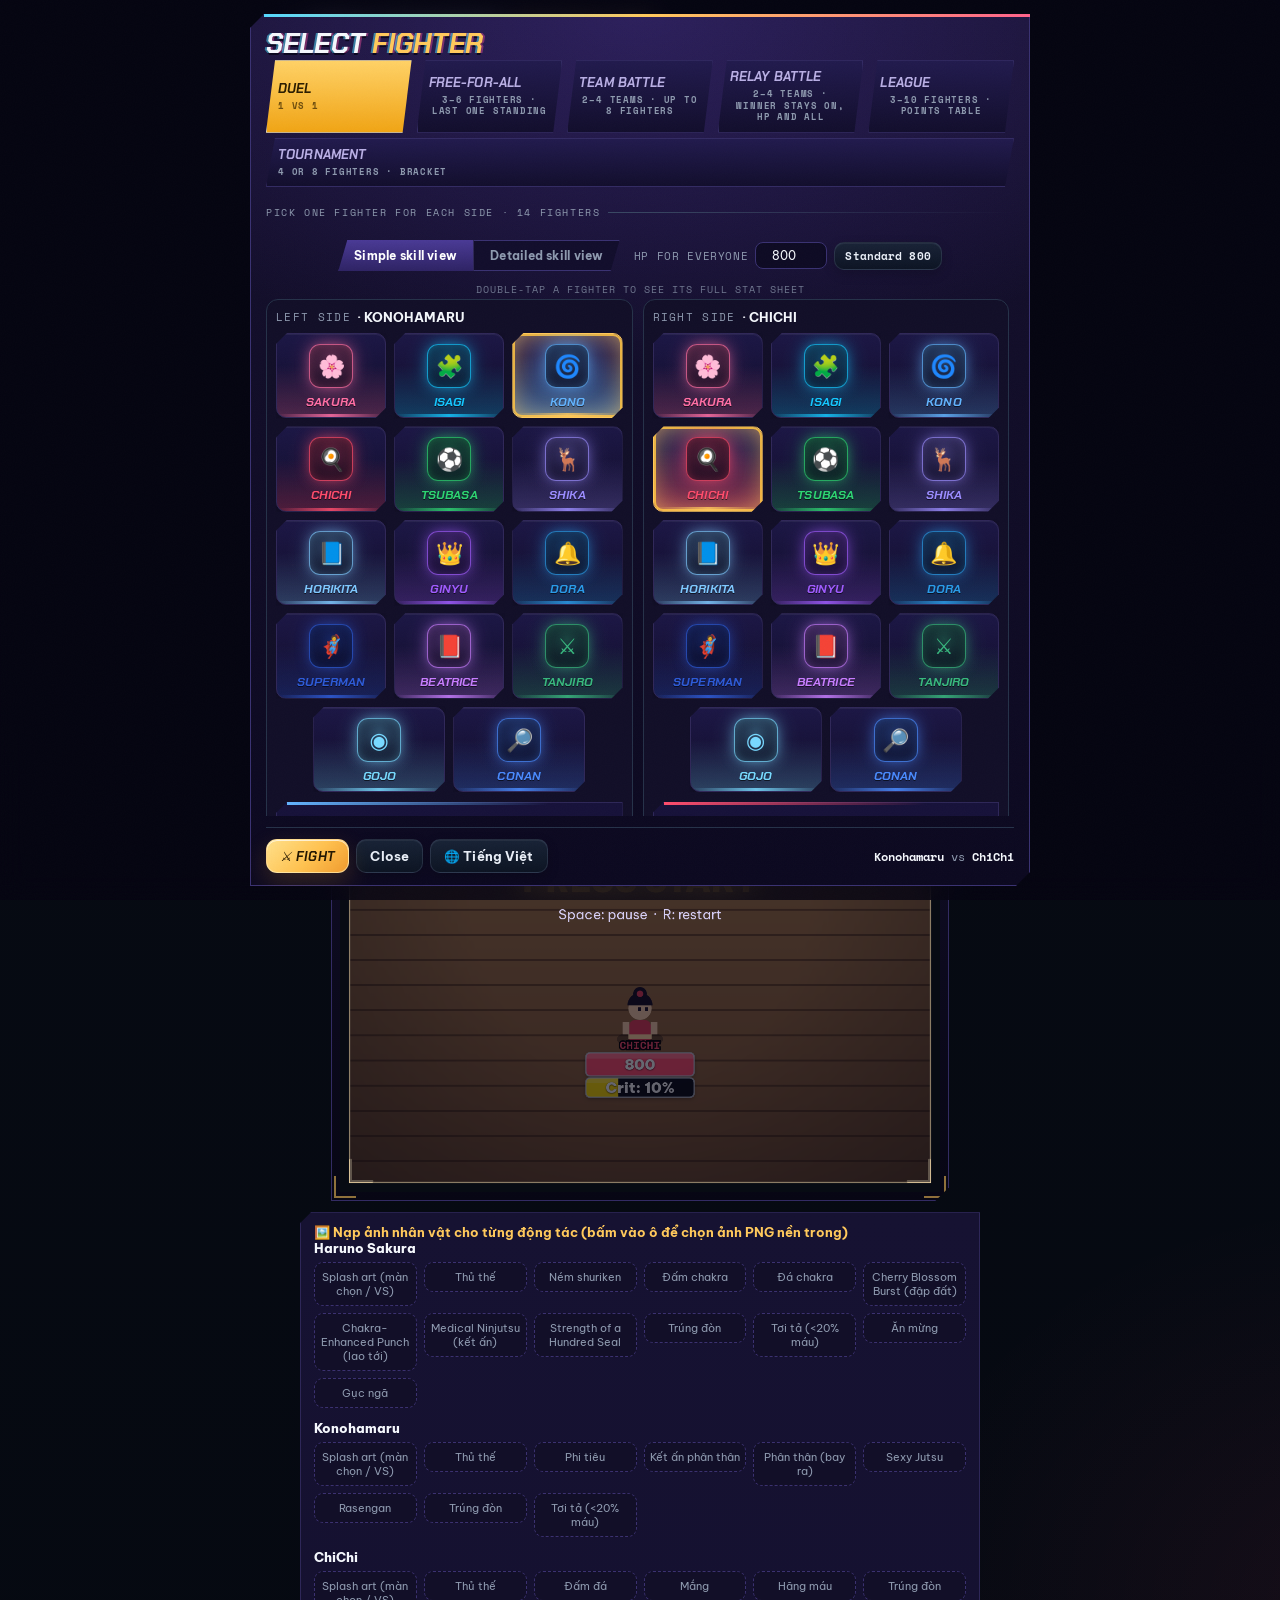
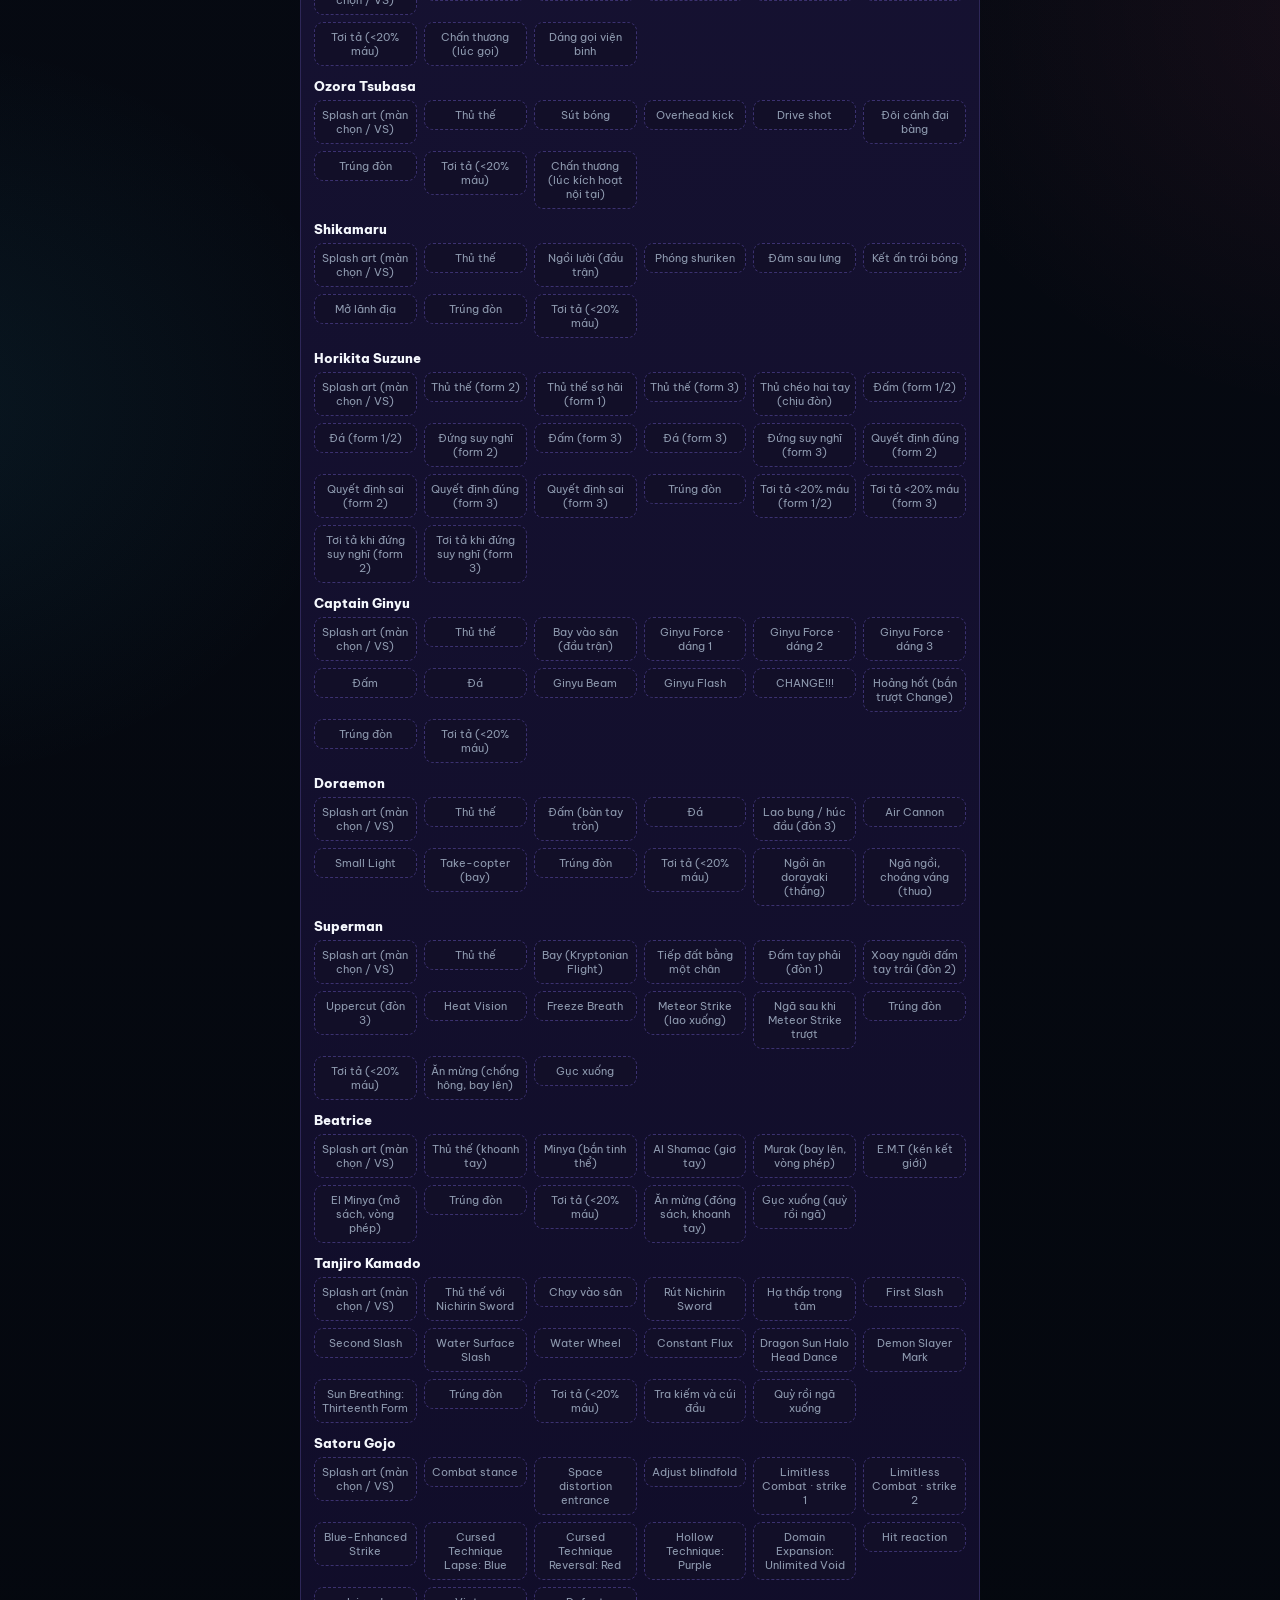
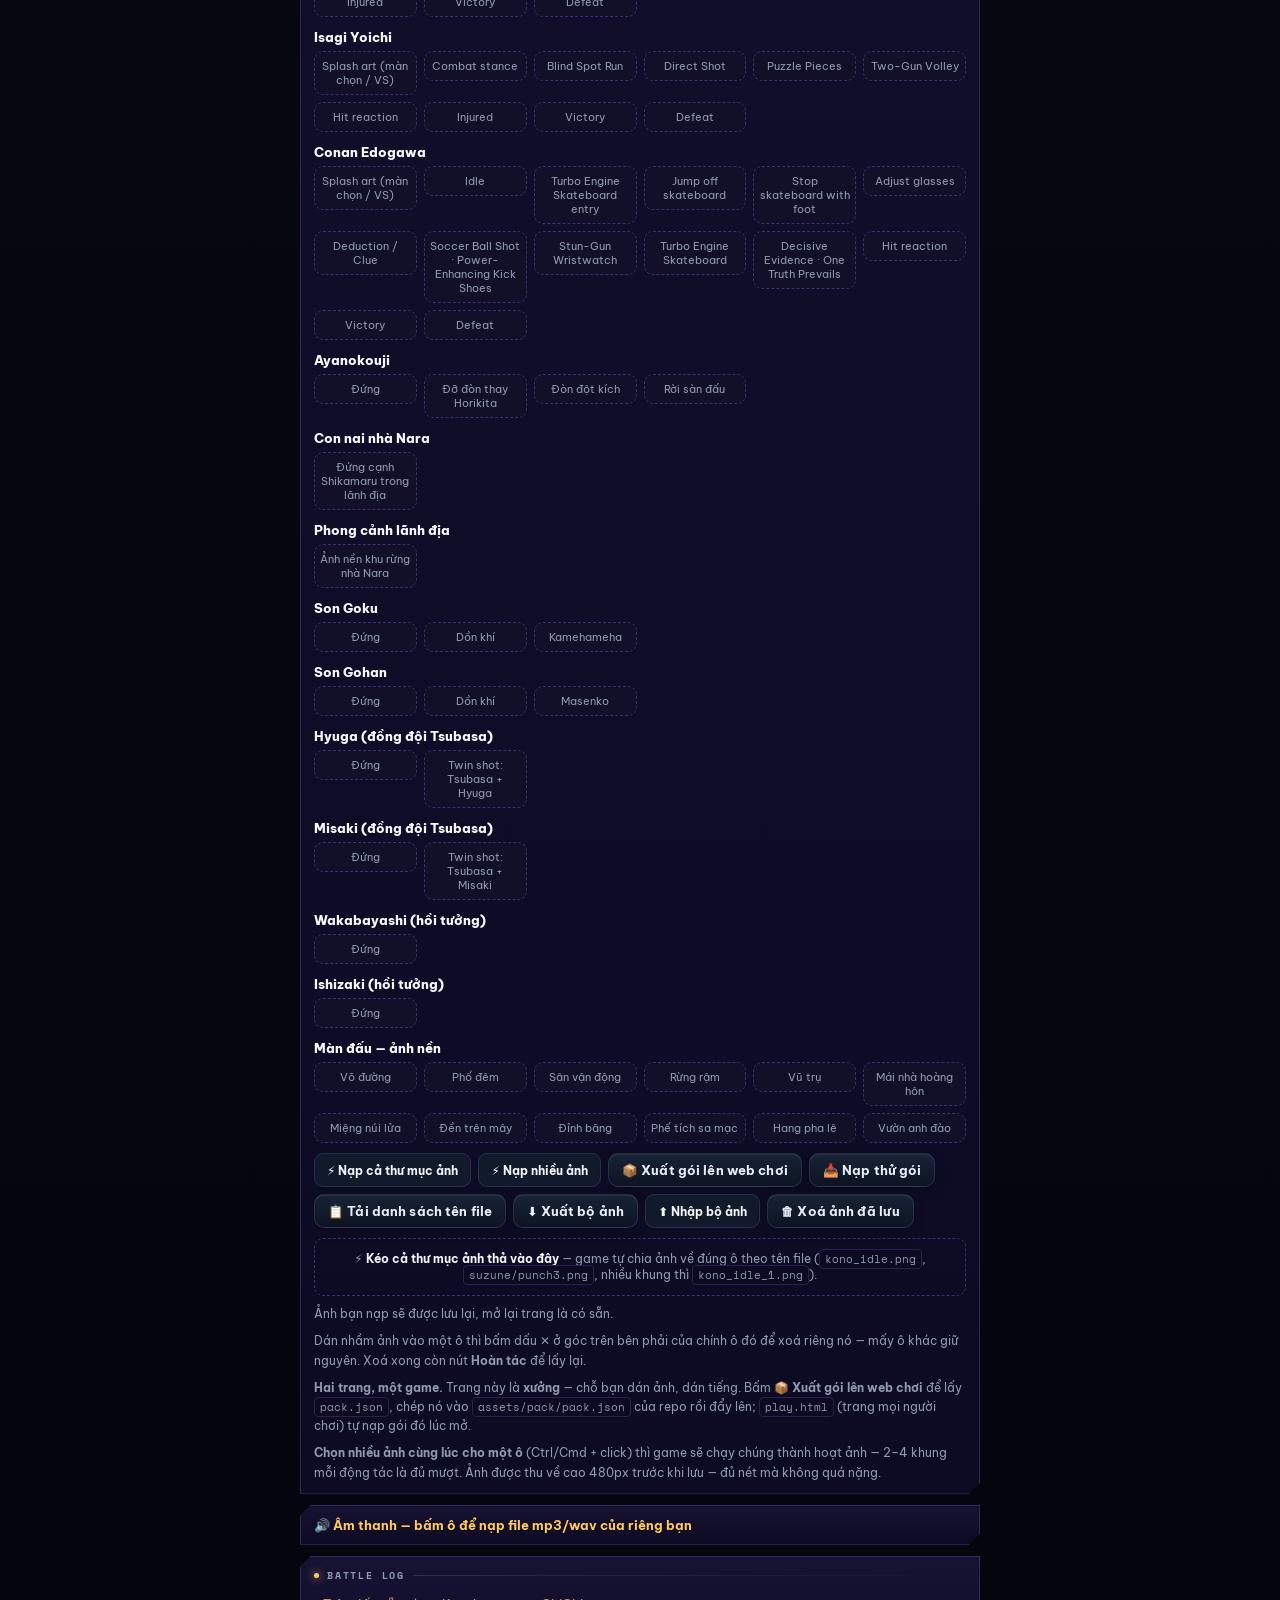
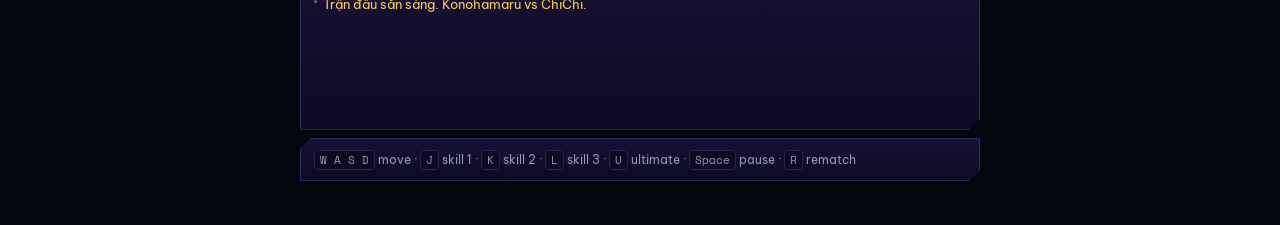
==== commit 6e3519d4: "feat: add home and stage selection buttons to arcade mode Added "Home" (Trang chủ) and "Change Stage" ====
--- a/index.html
+++ b/index.html
@@ -581,19 +581,21 @@
      cả trăm pixel nền trống quanh một cái canvas 600px — đúng cái lỗi "thừa nền" đã sửa
      một lần ở mục trên, chỉ là lần này nằm bên trong khung. */
 
-  /* LƯỚI HAI CỘT ĐÃ BỎ — dải HUD bên phải không còn gì để đựng.
-     Bố cục cũ là `minmax(0,1fr) 290px`: sàn đấu cột trái, nhật ký và bảng phím dồn sang
-     dải bên phải. Bỏ nhật ký khỏi trang chơi (xem chỗ khai thẻ đó) thì dải bên chỉ còn
-     đúng một dòng nhắc phím — giữ nguyên 290px cho một dòng chữ là chặn mất gần một phần
-     ba bề ngang của sàn đấu, đúng cái người dùng vừa kêu.
-     Giờ trang chơi là MỘT CỘT: header → thanh công cụ → sàn đấu ăn trọn bề ngang → bảng
-     phím thành một dải mỏng phía dưới. Không cần khai `grid` nào cả, `.wrap` vốn là khối
-     thường nên dòng chảy mặc định xếp đúng thứ tự đó.
-     Muốn dựng lại dải bên thì phải có thứ gì ĐÁNG một cột 290px, đừng nhồi lại mỗi dòng
-     nhắc phím vào đó. */
   @media(min-width:1040px){
-    /* Bảng phím thành một dải mỏng: nó chỉ có một dòng chữ nên đừng để nó cao bằng thẻ. */
-    body.arcade .wrap>.card.help{padding:10px 15px}
+    body.arcade .wrap{max-width:1040px;display:grid;grid-template-columns:minmax(0,1fr) 290px;
+      column-gap:16px;align-items:start}
+    body.arcade .wrap>header,body.arcade .wrap>.bar{grid-column:1/-1}
+    body.arcade .wrap>.stage{grid-column:1;grid-row:3/span 2}
+    /* `:has()` để nhận ra đúng thẻ nhật ký mà không phải đánh số thứ tự — đếm bằng
+       `nth-of-type` là hỏng ngay khi thêm bớt một khối. */
+    /* Hàng 3 là hàng CO GIÃN: nhật ký kéo cao bằng đúng sàn đấu, bảng phím hụt xuống sát
+       đáy. Để cả hai hàng `auto` thì phần dư của khối sàn (nó bắc qua hai hàng) bị chia
+       đều ra và hở một khoảng trống lơ lửng giữa hai thẻ — đo được hụt ~80px. */
+    body.arcade .wrap{grid-template-rows:auto auto 1fr auto}
+    body.arcade .wrap>.card:has(#log){grid-column:2;grid-row:3;margin-top:0;
+      align-self:stretch;display:flex;flex-direction:column;min-height:0}
+    body.arcade .wrap>.card.help{grid-column:2;grid-row:4}
+    body.arcade #log{flex:1;height:auto;min-height:0}
   }
   /* Đầu trang thành một TẤM BIỂN: logo bên trái, dòng cặp đấu thành một tấm thẻ bên
      phải. Trước đây hai dòng chữ xếp chồng ở góc trái, đọc ra đúng phần đầu của một bài
@@ -961,20 +963,6 @@
   .compWin em{display:block;font-style:normal;font-family:"Space Mono",monospace;font-size:10px;
     letter-spacing:.2em;text-transform:uppercase;color:var(--mute);margin-top:5px}
 
-  /* Nhập kết quả tay: dựng lại một giải bị xoá nhầm mà không phải đánh lại từng trận. */
-  .compMark{margin:10px 0 2px;padding:12px;border-radius:var(--r2);background:var(--s2);
-    box-shadow:inset 0 0 0 1px var(--line);display:flex;flex-wrap:wrap;gap:8px;
-    align-items:center;justify-content:center}
-  .compMark .mkLab{width:100%;text-align:center;font-family:"Space Mono",monospace;
-    font-size:10px;letter-spacing:.16em;color:#9A93C4;text-transform:uppercase}
-  .compMark button{height:var(--ctl)}
-  .compMark button.mkW.on{background:var(--gold);color:#17121F;font-weight:700}
-  .compMark label{display:flex;align-items:center;gap:6px;font-size:12px;color:#C8C2E8}
-  .compMark input{width:84px;height:var(--ctl);text-align:center}
-  .compMark .mkRow{width:100%;display:flex;flex-wrap:wrap;gap:8px;
-    align-items:center;justify-content:center}
-  .compMark .mkCap{font-size:12px;color:#9A93C4}
-  .compMark select{height:var(--ctl);max-width:100%}
   .compHead{font-family:"Space Mono",monospace;font-size:10px;letter-spacing:.16em;
     text-transform:uppercase;color:var(--mute);margin:14px 0 7px}
   .lgTab{width:100%;border-collapse:collapse;font-size:12.5px}
@@ -1251,7 +1239,10 @@
   body.arcade .card.help{color:#8794A8;background:rgba(9,15,25,.86)}
   body.arcade kbd{background:#121D2D;border-color:#293750;color:#DCE5F2;border-radius:6px}
 
-  /* (Lưới hai cột đã bỏ — xem ghi chú ở khối `@media(min-width:1040px)` phía trên.) */
+  @media(min-width:1040px){
+    body.arcade .wrap{grid-template-columns:minmax(0,1fr) 310px;column-gap:18px}
+    body.arcade .wrap>.card:has(#log){border-radius:18px}
+  }
 
   /* Full-screen flow: calmer backdrop, stronger hierarchy and generous spacing. */
   body.arcade .cselBox{
@@ -1769,149 +1760,46 @@
   .mAdv{display:none}
   body.human .mAdv{display:flex}
 
-  /* ---------- nút bấm trên màn hình — lối HUD của game MOBA ----------
-     Người dùng gửi ảnh màn chơi Liên Quân và chốt: *"làm nút wasd và nút skill hiện nay
-     TRÊN MÀN GAME như vầy, đòn nào đánh tay hay đã qua skill thì cũng hiện dạng như vậy
-     luôn cho nó hay"*. Ba điều đổi hẳn so với bản cũ:
-       1. Lớp nút **ĐÈ LÊN SÀN** chứ không nằm dưới canvas nữa. Bản cũ đặt dưới vì sợ che
-          mất nhân vật ở chế độ Phiêu lưu — giờ giải bằng CHỖ ĐẶT: cần điều khiển nằm hẳn
-          góc trái dưới, cụm chiêu nằm hẳn góc phải dưới, chừa trống nguyên dải giữa nơi
-          người chơi đứng. Cả lớp `pointer-events:none`, chỉ các nút mới bắt chạm.
-       2. Nút là HÌNH TRÒN, kính mờ, viền sáng theo màu nhân vật (`--pc`).
-       3. Hồi chiêu là một MẢNG TỐI QUAY theo kim đồng hồ (`conic-gradient` đọc `--cdA`)
-          cộng con số giây to giữa nút, đúng kiểu ô "12" trong ảnh mẫu.
-     `--cd` (phần trăm) vẫn được đặt như cũ vì `t_player.js` đọc thẳng nó; `--cdA` (độ) là
-     cái vòng quay. Đặt cả hai, và chỉ gán khi giá trị thật sự đổi. */
-  .pad{position:absolute;inset:9px;z-index:6;pointer-events:none;
-    --pb:clamp(44px,5.8vw,56px);        /* đường kính một nút chiêu thường */
-    --pk:clamp(38px,5.2vw,48px);        /* đường kính một nút hướng */
-    --pj:calc(var(--pb)*1.32);          /* nút đòn thường to hơn hẳn */
-    --pc:var(--cyan)}
+  /* ---------- nút bấm trên màn hình ----------
+     Đặt NGAY DƯỚI canvas chứ không đè lên sàn: ở chế độ Phiêu lưu người chơi đứng sát mép
+     dưới sàn, lớp nút đè lên là che mất chính nhân vật mình đang cầm. */
+  .pad{display:flex;align-items:flex-end;justify-content:space-between;gap:14px;
+    margin-top:10px;flex-wrap:wrap}
   .pad.off{display:none}
-  .pad>*{pointer-events:auto}
-
-  /* --- cần điều khiển: W trên, A · S · D dưới, đặt trong một đế tròn kiểu joystick --- */
-  .padDir{position:absolute;left:calc(var(--pk)*.34);bottom:calc(var(--pk)*.64);
-    display:flex;flex-direction:column;align-items:center;gap:calc(var(--pk)*.12)}
-  .padDir::before{content:'';position:absolute;left:50%;top:50%;
-    width:calc(var(--pk)*3.30);height:calc(var(--pk)*3.30);margin:calc(var(--pk)*-1.65) 0 0 calc(var(--pk)*-1.65);
-    border-radius:50%;pointer-events:none;
-    background:radial-gradient(circle at 50% 50%,rgba(8,12,26,.50),rgba(8,12,26,.20) 62%,transparent 73%);
-    box-shadow:inset 0 0 0 2px rgba(190,214,255,.16)}
-  .padBot{display:flex;gap:calc(var(--pk)*.12)}
-  .padK{position:relative;width:var(--pk);height:var(--pk);border:0;border-radius:50%;cursor:pointer;
-    display:flex;flex-direction:column;align-items:center;justify-content:center;line-height:1;
-    font-family:var(--fd);font-size:0;color:#EAF0FF;
-    background:radial-gradient(circle at 50% 34%,rgba(58,74,112,.92),rgba(14,18,36,.94));
-    box-shadow:inset 0 0 0 1.5px rgba(190,214,255,.30),0 4px 14px rgba(0,0,0,.55);
-    touch-action:none;user-select:none;-webkit-user-select:none;-webkit-tap-highlight-color:transparent}
-  /* Mũi tên là glyph chính, chữ phím ghi nhỏ bên dưới — nhìn ra hướng ngay mà vẫn biết
-     mình đang bấm phím nào trên bàn phím thật. */
-  .padK::before{content:attr(data-ar);font-size:calc(var(--pk)*.42);line-height:1;
-    color:#DCE6FF;text-shadow:0 1px 2px rgba(0,0,0,.7)}
-  .padK::after{content:attr(data-key);font-size:calc(var(--pk)*.21);letter-spacing:.06em;
-    text-transform:uppercase;opacity:.62;margin-top:calc(var(--pk)*.04)}
-  .padK.on,.padK:active{background:radial-gradient(circle at 50% 34%,#FFE08A,#C89412);
-    box-shadow:inset 0 0 0 1.5px var(--gold),0 0 18px rgba(255,197,66,.55)}
-  .padK.on::before,.padK:active::before,.padK.on::after,.padK:active::after{color:#161006;opacity:1}
-
-  /* --- cụm chiêu: đòn thường to ở góc phải dưới, ba chiêu xếp thành CUNG quanh nó --- */
-  .padSk{position:absolute;right:calc(var(--pb)*.62);bottom:calc(var(--pb)*.46);
-    width:calc(var(--pb)*2.71);height:calc(var(--pb)*2.71)}
-  .padBtn{position:absolute;width:var(--pb);height:var(--pb);border:0;border-radius:50%;cursor:pointer;
-    display:flex;flex-direction:column;align-items:center;justify-content:center;gap:0;
-    padding:0;color:#EAF0FF;
-    background:radial-gradient(circle at 50% 32%,rgba(64,82,124,.94),rgba(12,16,32,.95));
-    box-shadow:inset 0 0 0 1.5px rgba(190,214,255,.26),0 5px 16px rgba(0,0,0,.55);
-    touch-action:none;user-select:none;-webkit-user-select:none;-webkit-tap-highlight-color:transparent}
-  /* Ô đòn thường (J) nằm ngay góc, to gấp rưỡi — đúng ô lớn nhất trong ảnh mẫu. */
-  .padBtn[data-key="j"]{width:var(--pj);height:var(--pj);right:0;bottom:0;
-    background:radial-gradient(circle at 50% 32%,rgba(92,74,52,.94),rgba(26,16,10,.95));
-    box-shadow:inset 0 0 0 2px rgba(255,197,66,.34),0 6px 20px rgba(0,0,0,.6)}
-  /* Ba ô chiêu nằm trên cung tròn quanh tâm ô J: 180° · 135° · 90°, bán kính 1.55·pb.
-     BÁN KÍNH VÀ GÓC PHẢI ĐI VỚI NHAU, đừng sửa lẻ một cái: dây cung giữa hai ô cạnh nhau
-     là 2·R·sin(Δ/2) = 1.19·pb, tức hở đúng một nhịp so với đường kính pb. Bản đầu để
-     R=1.32·pb với Δ=40~45° nên dây cung chỉ còn 0.90·pb và ba ô CHỒNG LÊN NHAU. */
-  .padBtn[data-key="k"]{right:calc(var(--pb)*1.71);bottom:calc(var(--pb)*.16)}
-  .padBtn[data-key="l"]{right:calc(var(--pb)*1.26);bottom:calc(var(--pb)*1.26)}
-  .padBtn[data-key="u"]{right:calc(var(--pb)*.16);bottom:calc(var(--pb)*1.71)}
-  /* Ô tuyệt chiêu mang tông vàng cho khác hẳn hai chiêu thường. */
-  .padBtn[data-key="u"]{box-shadow:inset 0 0 0 1.5px rgba(255,197,66,.40),0 5px 16px rgba(0,0,0,.55)}
-  .padGlyph{font-size:calc(var(--pb)*.40);line-height:1;filter:drop-shadow(0 1px 2px rgba(0,0,0,.75))}
-  .padBtn[data-key="j"] .padGlyph{font-size:calc(var(--pj)*.40)}
-  .padBtn u{position:absolute;left:calc(var(--pb)*.06);top:calc(var(--pb)*.04);
-    font-family:var(--fd);font-size:calc(var(--pb)*.23);text-decoration:none;letter-spacing:.04em;
-    color:var(--pc);opacity:.92;text-shadow:0 1px 2px rgba(0,0,0,.8)}
-  .padBtn[data-key="j"] u{color:var(--gold)}
-  /* Tên chiêu nằm NGOÀI vòng tròn, ngay dưới nút — vòng tròn để dành cho glyph và số giây. */
-  .padBtn s{position:absolute;top:100%;left:50%;transform:translateX(-50%);margin-top:2px;
-    text-decoration:none;font-size:calc(var(--pb)*.155);line-height:1.1;
-    max-width:calc(var(--pb)*1.45);overflow:hidden;text-overflow:ellipsis;white-space:nowrap;
-    text-align:center;color:#D6E2FF;opacity:.85;text-shadow:0 1px 3px rgba(0,0,0,.9);
-    pointer-events:none}
-  /* Mảng tối QUAY theo kim đồng hồ, đúng lối vòng hồi chiêu của game MOBA. Chỉ là một lớp
-     nền (không phải transform/animation) nên Playwright vẫn coi nút là đứng yên. */
-  .padBtn::after{content:'';position:absolute;inset:0;border-radius:50%;pointer-events:none;
-    background:conic-gradient(rgba(6,8,18,.74) var(--cdA,0deg),transparent 0)}
-  .padBtn.rdy{box-shadow:inset 0 0 0 2px color-mix(in srgb,var(--pc) 70%,var(--line)),
-    0 0 18px color-mix(in srgb,var(--pc) 45%,transparent),0 5px 16px rgba(0,0,0,.55)}
-  .padBtn[data-key="j"].rdy{box-shadow:inset 0 0 0 2px var(--gold),
-    0 0 20px rgba(255,197,66,.45),0 6px 20px rgba(0,0,0,.6)}
-  .padBtn.on,.padBtn:active{background:radial-gradient(circle at 50% 32%,#FFE08A,#C89412);color:#161006}
+  .padDir{display:flex;flex-direction:column;align-items:center;gap:6px}
+  .padBot{display:flex;gap:6px}
+  .padK{width:52px;height:46px;border:0;border-radius:12px;cursor:pointer;
+    font-family:var(--fd);font-size:16px;letter-spacing:.04em;color:#EAF0FF;
+    background:linear-gradient(180deg,var(--s3),var(--s2));
+    box-shadow:inset 0 0 0 1px var(--line),0 4px 12px rgba(0,0,0,.4);
+    touch-action:none;user-select:none;-webkit-user-select:none}
+  .padK.on,.padK:active{background:linear-gradient(180deg,var(--gold),#C89412);color:#161006;
+    box-shadow:inset 0 0 0 1px var(--gold),0 0 14px rgba(255,197,66,.45)}
+  .padSk{display:flex;gap:8px;flex-wrap:wrap;justify-content:flex-end}
+  .padBtn{position:relative;width:74px;min-height:62px;border:0;border-radius:13px;cursor:pointer;
+    display:flex;flex-direction:column;align-items:center;justify-content:center;gap:2px;
+    padding:6px 4px;overflow:hidden;color:#EAF0FF;
+    background:linear-gradient(180deg,var(--s3),var(--s2));
+    box-shadow:inset 0 0 0 1px var(--line),0 4px 12px rgba(0,0,0,.4);
+    touch-action:none;user-select:none;-webkit-user-select:none}
+  .padBtn u{font-family:var(--fd);font-size:15px;text-decoration:none;letter-spacing:.04em;color:var(--cyan)}
+  .padBtn s{text-decoration:none;font-size:9.5px;line-height:1.15;opacity:.78;text-align:center;
+    max-width:9ch;overflow:hidden;text-overflow:ellipsis;white-space:nowrap}
+  /* Vòng hồi chiêu: một mảng tối dâng TỪ DƯỚI LÊN, chiều cao đặt bằng JS qua --cd.
+     Dùng `height` chứ không dùng `transform:scaleY` — xem luật ở mục 2h. */
+  .padBtn::after{content:'';position:absolute;left:0;right:0;bottom:0;height:var(--cd,0%);
+    background:rgba(8,6,20,.72);pointer-events:none}
+  .padBtn.rdy{box-shadow:inset 0 0 0 1px color-mix(in srgb,var(--cyan) 55%,var(--line)),0 0 14px rgba(77,226,255,.28)}
+  .padBtn.on,.padBtn:active{background:linear-gradient(180deg,var(--gold),#C89412);color:#161006}
   .padBtn.on u,.padBtn:active u{color:#161006}
-  .padBtn.on .padGlyph,.padBtn:active .padGlyph{filter:none}
-  .padBtn.lock{opacity:.46;cursor:not-allowed}
+  .padBtn.lock{opacity:.4;cursor:not-allowed}
   .padBtn.lock u{color:#8892A8}
-  .padBtn.lock .padGlyph{opacity:.35}
-  /* Số giây còn lại: to, nằm GIỮA nút, đè lên cả mảng tối — đúng ô "12" trong ảnh mẫu. */
-  .padCd{position:absolute;inset:0;display:flex;align-items:center;justify-content:center;
-    font-family:var(--fd);font-size:calc(var(--pb)*.34);color:#FFF;line-height:1;
-    text-shadow:0 2px 5px rgba(0,0,0,.85);pointer-events:none}
-  .padBtn[data-key="j"] .padCd{font-size:calc(var(--pj)*.32)}
-  .padBtn.lock .padCd{font-size:calc(var(--pb)*.24);color:#C9D6EF}
+  .padCd{font-family:var(--fd);font-size:11px;color:var(--gold);min-height:12px}
   @media(max-width:560px){
-    .pad{--pb:clamp(42px,12vw,54px);--pk:clamp(36px,10.5vw,46px)}
-    .padBtn s{display:none}            /* màn hẹp: bỏ chữ, giữ glyph cho đỡ chật */
-  }
-  @media(prefers-reduced-motion:reduce){ .padBtn,.padK{transition:none} }
-
-  /* ---------- khung sàn RỘNG RA ở BẢN AUTO nữa ----------
-     Người dùng: *"thiết kế bỏ cái battle logg đi, làm arena nhìn cho nó rộng hơn tí nữa"*.
-     Bỏ nhật ký xong thì trang chơi còn đúng MỘT cột (header → thanh công cụ → sàn → dải
-     phím), nhưng nhật ký nằm ở cột PHỤ nên bỏ nó KHÔNG tự nới sàn ra một pixel nào: bề
-     ngang vẫn bị luật `canvas{…;max-width:600px}` ở đầu file kẹp lại. Phải nới bằng tay.
-
-     Ba chỗ phải sửa cùng lúc, thiếu một chỗ là không thấy khác:
-       1. **`.stage` bó sát canvas** (`width:fit-content`) — để nguyên `100%` thì khung trải
-          hết cột 1160px trong khi canvas vẫn 600px, thừa hơn 250px nền trống mỗi bên.
-       2. **`max-width:none`** để gỡ cái kẹp 600px.
-       3. **Thanh công cụ bó gọn** đúng lối `body.human .bar`: chiều cao thật đo được là
-          102px, bó lại còn ~76px, tức trả 26px cho sàn. KHÔNG giấu nút nào — mấy bộ test
-          bấm thẳng vào chúng.
-
-     **QUAY 9:16 KHÔNG BỊ ẢNH HƯỞNG.** `recFrame()` blit `CV` theo KHO ẢNH THẬT của canvas
-     (`CV.width`/`CV.height`, tức 620×694 nhân tỉ lệ màn) chứ không đọc bề ngang CSS, nên
-     nới CSS bao nhiêu thì khung video vẫn đúng 1080×1920. Đừng đổi sang đọc
-     `getBoundingClientRect()` ở đó.
-
-     Phần trừ theo chiều cao **ĐO THẬT** trên màn 1280×900, không đoán: đỉnh khung sàn ở
-     206px với thanh công cụ cũ, bó gọn còn **182px**; canvas cao gấp `1388/1240 = 1.119`
-     lần bề ngang (nó KHÔNG vuông — có hai dải HUD kẹp trên dưới), nên `100vh − 275px` cho
-     ra 625px bề ngang và đáy khung sàn rơi đúng 900px: **cả sàn nằm trong màn**. Thử 262px
-     thì đáy thò ra 14px. Trần 980px để màn rộng mà thấp không kéo sàn dài quá tầm mắt.
-     Dải phím vẫn nằm dưới mép màn như trước (trang này vốn đã cuộn ở bề ngang 600px), đó
-     không phải chỗ đợt này chữa.
-     Đổi bố cục thanh công cụ hay tỉ lệ canvas thì **ĐO LẠI**, đừng vặn con số theo cảm
-     tính — quá tay là đáy sàn rơi ra ngoài màn hình. */
-  body.arcade .stage{width:fit-content;margin-inline:auto}
-  body.arcade canvas#arena{width:min(96vw,calc(100vh - 275px),980px);max-width:none;height:auto}
-  @media(max-width:820px){
-    /* Màn hẹp thì bề NGANG mới là chỗ chặn, phần trừ theo chiều cao gần như không ăn vào đâu. */
-    body.arcade canvas#arena{width:min(99vw,calc(100vh - 210px));max-width:none}
-  }
-  body.arcade .bar{--ctl:30px;gap:6px;padding:8px 12px;margin:10px 0}
-  body.arcade .bar>button,body.arcade .bar>select,body.arcade .bar>label.chk{height:30px;font-size:11.5px}
-  body.arcade .bar>label.chk{padding-inline:8px}
+    .padK{width:46px;height:42px}
+    .padBtn{width:62px;min-height:56px}
+    .pad{gap:8px}
+  }
 
   /* ---------- khung sàn RỘNG RA ở bản người chơi ----------
      Người dùng: *"chế độ người chơi làm màn hình vs khung rộng rộng ra để dễ nhìn hơn"*.
@@ -1924,28 +1812,13 @@
      về đúng bề ngang cũ 600px. Đã dính đúng một lần (đo ra 600 trên mốc 860). */
   /* `max-width:none` là BẮT BUỘC: luật `canvas{…;max-width:600px}` ở đầu file vẫn kẹp lại
      dù `width` đã nới, nên thiếu dòng này thì khung đứng nguyên 600px. Đã dính đúng một lần. */
-  /* Nới thêm một nấc nữa theo yêu cầu *"chỉnh ở chế độ chơi = tay thì màn hình rộng ra
-     nữa"*. Hai chỗ nới, và cả hai đều phải nới thì mới thấy khác:
-       1. **Trần tuyệt đối 860 → 1180px** — màn rộng mà chrome thấp thì trước đây bị cái
-          trần đó chặn lại.
-       2. **Phần trừ theo chiều cao 230 → 186px** — lớp nút giờ ĐÈ LÊN sàn nên không còn
-          chiếm một dải riêng bên dưới, và thanh công cụ ở bản người chơi được bó gọn lại
-          (xem `body.human .bar` ngay dưới).
-     Con số 186 ĐO THẬT chứ không đoán: đỉnh khung sàn nằm ở 206px trên màn 1280×900 với
-     thanh công cụ cũ, bó gọn lại thì còn ~172px, cộng đệm đáy. Đổi bố cục thanh công cụ
-     thì ĐO LẠI, đừng vặn con số theo cảm tính — quá tay là đáy sàn (chỗ đặt nút bấm) rơi
-     ra ngoài màn hình. */
-  body.human canvas#arena{width:min(97vw,calc(100vh - 186px),1180px);max-width:none;height:auto}
+  body.human canvas#arena{width:min(92vw,calc(100vh - 230px),860px);max-width:none;height:auto}
   @media(max-width:820px){
-    /* Màn hẹp thì bề NGANG mới là chỗ chặn (đo được 426px trên màn 430px), nên phần trừ
-       theo chiều cao ở đây gần như không ăn vào đâu. */
-    body.human canvas#arena{width:min(99vw,calc(100vh - 150px));max-width:none}
-  }
-  /* Thanh công cụ bó gọn ở bản người chơi: cùng bấy nhiêu nút nhưng thấp hơn một nhịp, để
-     trả chiều cao lại cho sàn đấu. KHÔNG giấu nút nào — mấy bộ test bấm thẳng vào chúng. */
-  body.human .bar{--ctl:28px;gap:5px;padding:7px 9px}
-  body.human .bar>button,body.human .bar>select,body.human .bar>label.chk{font-size:11px}
-  body.human .bar>label.chk{padding-inline:7px}
+    body.human canvas#arena{width:min(96vw,calc(100vh - 260px));max-width:none}
+  }
+  @media(min-width:1040px){
+    body.human.arcade .wrap{grid-template-columns:minmax(0,1fr) 300px}
+  }
 
   /* ---------- thẻ nâng cấp ---------- */
   .upRow{display:grid;grid-template-columns:repeat(3,1fr);gap:12px;margin:6px 0 4px}
@@ -2045,172 +1918,6 @@
   @media(prefers-reduced-motion:reduce){
     *,*::before,*::after{scroll-behavior:auto!important;animation-duration:.01ms!important;animation-iteration-count:1!important;transition-duration:.01ms!important}
   }
-
-  /* ---------- MATCH RECAP — thẻ "vì sao thắng", chỉ hiện SAU trận ----------
-     Ba ràng buộc, cả ba đều là luật đã chốt ở chỗ khác trong tài liệu:
-       · `pointer-events:none` cho CẢ khối — nó nằm đè lên sàn ngay phía trên dải nút
-         Đánh lại / Đổi nhân vật, mà mấy bộ test thì bấm thẳng vào đó (mục 9);
-       · không một `animation … infinite` nào — chuyển động lặp mãi ở khu giao diện làm
-         Playwright coi phần tử quanh đó là "chưa đứng yên". Cú hiện ra chạy ĐÚNG MỘT LẦN;
-       · sàn đấu vẫn thoáng: khối mang `.off` suốt cả trận, chỉ bỏ ra khi trận đã xong. */
-  .recap{
-    position:fixed;left:50%;bottom:66px;z-index:64;pointer-events:none;
-    width:min(94vw,560px);transform:translateX(-50%);
-    background:linear-gradient(180deg,rgba(16,24,39,.95),rgba(8,13,22,.96));
-    border:1px solid rgba(137,156,190,.2);border-radius:var(--r2);
-    box-shadow:var(--e2),inset 0 1px 0 rgba(255,255,255,.05);
-    padding:10px 13px 11px;font-size:12px;
-    animation:recapIn .34s ease-out 1
-  }
-  .recap.off{display:none}
-  body:not(.arcade) .recap{bottom:16px}
-  @keyframes recapIn{from{opacity:0}to{opacity:1}}
-  .recapTop{
-    display:flex;align-items:baseline;gap:10px;flex-wrap:wrap;
-    padding-bottom:7px;margin-bottom:7px;border-bottom:1px solid rgba(148,163,184,.14)
-  }
-  .recapTop b{
-    font-family:var(--fd);font-style:italic;letter-spacing:.06em;font-size:13px;
-    color:var(--gold);text-transform:uppercase
-  }
-  .recapTop span{color:var(--mute);font-size:11px}
-  .recapTop span i{color:#D7E1F2;font-style:normal;font-weight:700}
-  /* Mỗi đấu thủ MỘT hàng: cột tên ôm luôn dòng chiêu chủ lực bên dưới, chứ đừng tách
-     thành một hàng full-width riêng — tách ra là thẻ cao gấp đôi và cái nhãn "TOP MOVE"
-     của hàng tiêu đề nằm chỏng chơ một mình. */
-  .recapRow{display:grid;grid-template-columns:1fr 86px 56px 50px;gap:10px;align-items:center;padding:5px 0}
-  .recapRow+.recapRow{border-top:1px solid rgba(148,163,184,.07)}
-  .recapRow.head{padding:0 0 4px}
-  .recapRow.head>*{color:var(--mute);font-size:9.5px;letter-spacing:.09em;text-transform:uppercase}
-  .recapWho{display:flex;align-items:center;gap:7px;min-width:0}
-  .recapDot{width:8px;height:8px;border-radius:50%;flex:0 0 auto;box-shadow:0 0 8px -1px currentColor}
-  .recapNm{
-    font-family:var(--fd);font-style:italic;font-weight:700;letter-spacing:.03em;font-size:12.5px;
-    white-space:nowrap;overflow:hidden;text-overflow:ellipsis
-  }
-  .recapRow.win .recapNm::after{content:'★';margin-left:5px;color:var(--gold);font-style:normal}
-  .recapRow.dead{opacity:.55}
-  .recapRow.dead .recapNm{text-decoration:line-through}
-  .recapHp{display:flex;flex-direction:column;gap:3px}
-  .recapBar{height:5px;border-radius:3px;background:rgba(148,163,184,.16);overflow:hidden}
-  .recapBar>i{display:block;height:100%;border-radius:3px;background:currentColor}
-  .recapHpN{font-size:10px;color:var(--mute);font-variant-numeric:tabular-nums}
-  .recapN{text-align:right;font-variant-numeric:tabular-nums;font-weight:700;font-size:12.5px}
-  .recapN.dmg{color:#FFB199}
-  .recapN.heal{color:#7DEBAB}
-  .recapN.zero{color:var(--mute);font-weight:400}
-  .recapMv{
-    display:flex;gap:6px;align-items:baseline;min-width:0;
-    font-size:10.5px;color:var(--mute);padding-left:15px;margin-top:2px
-  }
-  .recapMv b{
-    color:var(--cyan);font-family:var(--fd);font-style:italic;letter-spacing:.04em;font-weight:700;
-    white-space:nowrap;overflow:hidden;text-overflow:ellipsis
-  }
-  .recapMore{padding-top:6px;color:var(--mute);font-size:10.5px;text-align:center}
-  @media (max-width:560px){
-    .recap{font-size:11px;padding:8px 10px 9px}
-    .recapRow{grid-template-columns:1fr 58px 46px 42px;gap:6px}
-    .recapNm,.recapN{font-size:11px}
-  }
-  @media (prefers-reduced-motion:reduce){ .recap{animation:none} }
-
-  /* ---------- BẢNG THÔNG SỐ TRẬN ----------
-     Dùng lại vỏ `.csel` nên chỉ phải tả phần RUỘT. Không một `animation … infinite` nào:
-     nút ✕ nằm ngay trong khối này và mấy bộ test bấm thẳng vào nó (mục 2h). */
-  #statsBoard .cselBody{text-align:left}
-  .stNone{padding:26px 4px;text-align:center;color:var(--mute)}
-  .stTop{
-    display:flex;gap:10px;flex-wrap:wrap;margin-bottom:14px
-  }
-  .stKpi{
-    flex:1 1 150px;padding:10px 13px;border-radius:var(--r1);
-    background:linear-gradient(180deg,rgba(21,31,49,.92),rgba(11,17,29,.92));
-    box-shadow:inset 0 0 0 1px rgba(137,156,190,.16)
-  }
-  .stKpi b{
-    display:block;font-family:var(--fd);font-style:italic;font-size:21px;
-    color:var(--gold);font-variant-numeric:tabular-nums;line-height:1.15
-  }
-  .stKpi span{font-size:10.5px;color:var(--mute);letter-spacing:.06em;text-transform:uppercase}
-  .stCard{
-    margin-bottom:13px;padding:12px 13px 10px;border-radius:var(--r2);
-    background:linear-gradient(180deg,rgba(17,25,40,.94),rgba(9,14,24,.94));
-    box-shadow:inset 0 0 0 1px rgba(137,156,190,.15),var(--e1);
-    border-left:3px solid var(--c)
-  }
-  .stHead{display:flex;align-items:center;gap:9px;flex-wrap:wrap;margin-bottom:9px}
-  .stDot{width:9px;height:9px;border-radius:50%;background:var(--c);flex:0 0 auto}
-  .stName{
-    font-family:var(--fd);font-style:italic;font-weight:700;font-size:16px;
-    letter-spacing:.03em;color:var(--c)
-  }
-  .stTag{
-    font-style:normal;font-size:9.5px;letter-spacing:.1em;padding:2px 7px;border-radius:var(--rp);
-    background:rgba(148,163,184,.14);color:var(--mute)
-  }
-  .stTag.win{background:rgba(255,201,92,.17);color:var(--gold)}
-  .stTag.ko{background:rgba(255,99,140,.15);color:#FF9CB0}
-  .stHp{
-    flex:1 1 90px;max-width:160px;height:6px;border-radius:3px;
-    background:rgba(148,163,184,.16);overflow:hidden
-  }
-  .stHp>i{display:block;height:100%;border-radius:3px;background:var(--c)}
-  .stHpN{font-size:10.5px;color:var(--mute);font-variant-numeric:tabular-nums}
-  .stKpis{
-    display:grid;grid-template-columns:repeat(6,1fr);gap:7px;margin-bottom:11px
-  }
-  .stKpis>div{
-    padding:7px 8px;border-radius:var(--r1);background:rgba(8,13,22,.7);
-    box-shadow:inset 0 0 0 1px rgba(137,156,190,.1)
-  }
-  .stKpis b{
-    display:block;font-size:15px;font-weight:700;font-variant-numeric:tabular-nums;
-    color:#E9EEF7;line-height:1.2
-  }
-  .stKpis b.kDmg{color:#FFB199}
-  .stKpis b.kTake{color:#FF8FA8}
-  .stKpis b.kHeal{color:#7DEBAB}
-  .stKpis span{font-size:9.5px;color:var(--mute);letter-spacing:.04em}
-  .stSub{
-    margin:11px 0 5px;font-size:10px;letter-spacing:.1em;text-transform:uppercase;
-    color:var(--mute);font-weight:700
-  }
-  .stTab{width:100%;border-collapse:collapse;font-size:12px}
-  .stTab th{
-    text-align:right;padding:0 6px 5px;font-size:9.5px;letter-spacing:.07em;
-    text-transform:uppercase;color:var(--mute);font-weight:600;white-space:nowrap
-  }
-  .stTab th:first-child,.stTab td:first-child{text-align:left}
-  .stTab td{
-    text-align:right;padding:5px 6px;font-variant-numeric:tabular-nums;
-    border-top:1px solid rgba(148,163,184,.08);white-space:nowrap
-  }
-  .stTab td.stNm{
-    font-family:var(--fd);font-style:italic;font-weight:700;letter-spacing:.03em;
-    color:var(--cyan);max-width:210px;overflow:hidden;text-overflow:ellipsis
-  }
-  .stTab td.stBig2{font-weight:700;color:#E9EEF7}
-  /* Cột tỉ lệ: thanh nền + con số đè lên, nên đọc được cả hình lẫn số trong một ô hẹp. */
-  .stTab td.stPc{position:relative;min-width:74px}
-  .stTab td.stPc>i{
-    position:absolute;left:6px;top:50%;height:13px;transform:translateY(-50%);
-    border-radius:2px;opacity:.28
-  }
-  .stTab td.stPc>b{position:relative;font-weight:600}
-  .stEmpty{padding:7px 2px;color:var(--mute);font-size:11.5px}
-  @media (max-width:760px){
-    .stKpis{grid-template-columns:repeat(3,1fr)}
-    .stTab{font-size:11px}
-    .stTab td.stPc{min-width:62px}
-  }
-  @media (max-width:460px){
-    .stKpis{grid-template-columns:repeat(2,1fr)}
-    .stTab th:nth-child(5),.stTab td:nth-child(5){display:none}
-  }
-  /* Bảng thông số mở ra thì dải nút sau trận nhường chỗ — nó z-index 65, nằm trên .csel
-     (60), nên không giấu là bốn cái nút nằm chình ình giữa bảng. Cùng lối #arcStage. */
-  body:has(#statsBoard:not(.off)) .arcOver{display:none}
 </style>
 </head>
 <body>
@@ -2233,12 +1940,11 @@
       <option value="p2" id="modeP2" data-i18n="mP2">Điều khiển bên phải</option>
     </select>
     <select id="speed">
-      <!-- Mốc "2x" CŨ (speedMul 1) giờ là tốc độ gốc, mấy mốc kia quy đổi theo nó.
-           Giá trị ở đây là bội số của BASE_SPEED mới, nên "Gốc 1x" phải đúng bằng 1. -->
-      <option value="0.7" data-i18n="spSlow">Chậm 0.7x</option>
-      <option value="1" selected data-i18n="spNormal">Gốc 1x</option>
-      <option value="1.5" data-i18n="spFast">Nhanh 1.5x</option>
-      <option value="2" data-i18n="spFaster">Nhanh 2x</option>
+      <!-- nhịp 0.5 cũ giờ là tốc độ gốc, các mốc khác quy đổi theo nó -->
+      <option value="0.35" data-i18n="spSlow">Chậm 0.7x</option>
+      <option value="0.5" selected data-i18n="spNormal">Gốc 1x</option>
+      <option value="0.75" data-i18n="spFast">Nhanh 1.5x</option>
+      <option value="1" data-i18n="spFaster">Nhanh 2x</option>
     </select>
     <label class="chk"><input type="checkbox" id="autoskill" checked> <span data-i18n="autoskill">Tự dùng chiêu</span></label>
     <select id="cast" title="Nhịp ra chiêu của cả hai bên">
@@ -2291,19 +1997,17 @@
          ngay khi bấm PRESS START, mà gói mấy chục MB thì còn tải cả chục giây nữa —
          người chơi vào trận thấy model vector và tưởng mất ảnh. -->
     <div class="loadChip" id="loadChip" style="display:none"></div>
-    <!-- NÚT BẤM ĐÈ LÊN SÀN, chỉ hiện ở bản người chơi — lối HUD của game MOBA.
-         Hình dáng cần điều khiển giữ đúng như người dùng chốt từ trước: "w trên cùng, a
-         bên trái dưới, s giữa dưới w và d bên phải dưới" — hàng dưới là A · S · D và W
-         nằm một mình ở trên, thẳng cột với S. Cụm chiêu bên phải: đòn thường (J) là ô to
-         ở góc, ba chiêu xếp thành cung quanh nó; ô nào cũng có glyph, chữ phím, tên chiêu
-         và vòng hồi chiêu quay. -->
+    <!-- NÚT BẤM TRÊN MÀN HÌNH, chỉ hiện ở bản người chơi.
+         Người dùng chốt đúng hình dáng: "w trên cùng, a bên trái dưới, s giữa dưới w và d
+         bên phải dưới" — nên hàng dưới là A · S · D và W nằm một mình ở trên, ngay phía
+         trên chữ S. Bốn ô chiêu bên phải hiện rõ tên chiêu, chữ phím và VÒNG HỒI CHIÊU. -->
     <div class="pad off" id="padWrap">
       <div class="padDir">
-        <button class="padK padUp" data-key="w" data-ar="▲" type="button"></button>
+        <button class="padK padUp" data-key="w" type="button">W</button>
         <div class="padBot">
-          <button class="padK" data-key="a" data-ar="◀" type="button"></button>
-          <button class="padK" data-key="s" data-ar="▼" type="button"></button>
-          <button class="padK" data-key="d" data-ar="▶" type="button"></button>
+          <button class="padK" data-key="a" type="button">A</button>
+          <button class="padK" data-key="s" type="button">S</button>
+          <button class="padK" data-key="d" type="button">D</button>
         </div>
       </div>
       <div class="padSk" id="padSk"></div>
@@ -2331,7 +2035,6 @@
         <button id="sprClear">🗑 Xoá ảnh đã lưu</button>
         <button id="sprUndo" style="display:none;background:#3A2E00;border-color:var(--gold);color:var(--gold)">↩ Hoàn tác xoá</button>
       </div>
-      <div class="note" id="packWarn" style="display:none;border-color:var(--gold);color:var(--gold)"></div>
       <div class="drop" id="sprDrop">⚡ <b>Kéo cả thư mục ảnh thả vào đây</b> — game tự chia ảnh về đúng ô theo tên file
         (<kbd>kono_idle.png</kbd>, <kbd>suzune/punch3.png</kbd>, nhiều khung thì <kbd>kono_idle_1.png</kbd>).</div>
       <div class="note" id="sprBulkNote"></div>
@@ -2388,19 +2091,10 @@
 
   <!--/STUDIO-->
 
-  <!-- Nhật ký trận đấu CHỈ CÒN Ở XƯỞNG. Người dùng: *"thiết kế bỏ cái battle logg đi, làm
-       arena nhìn cho nó rộng hơn tí nữa"* — bỏ nó đi là dải HUD bên phải trống hẳn, nên
-       trang chơi thu về một cột và sàn đấu ăn trọn bề ngang.
-       Ở xưởng thì giữ: 216 chỗ gọi `say()` viết vào đây và đó là cửa duy nhất để soi xem
-       cơ chế nào vừa nổ. `paintLog()` vốn đã gác `if(!lg)return` và `say()` chỉ đẩy vào
-       `G.logs`, nên trang chơi không có ô này cũng không ném lỗi.
-       Cặp mốc này là một cặp RIÊNG, không lồng vào cặp phía trên (mục 2f). -->
-  <!--STUDIO-->
   <div class="card">
     <h3 data-i18n="log">Diễn biến</h3>
     <div id="log"></div>
   </div>
-  <!--/STUDIO-->
 
   <div class="card help" data-i18n="keys">
     <kbd>W A S D</kbd> di chuyển · <kbd>J</kbd> chiêu 1 · <kbd>K</kbd> chiêu 2 · <kbd>L</kbd> chiêu 3 · <kbd>U</kbd> tuyệt chiêu · <kbd>Space</kbd> dừng · <kbd>R</kbd> đánh lại
@@ -2480,15 +2174,8 @@
     </div>
   </div>
 </div>
-<!-- Thẻ Match Recap sau trận. Nằm NGOÀI cặp mốc cắt của xưởng nên trang chơi cũng có
-     (đừng viết lại cái mốc đó ra đây — mk_play.py đếm số mốc và sẽ báo lệch).
-     Cả khối `pointer-events:none`: nó lơ lửng ngay trên dải nút bên dưới. -->
-<div class="recap off" id="recapCard" aria-live="polite"></div>
 <div class="arcOver off" id="arcOver">
   <button id="arcGoHome" class="arcOnly" type="button" data-i18n="home">🏠 Trang chủ</button>
-  <!-- Thông số trận: một tuỳ chọn ngang hàng với "về lại sảnh", luôn hiện sau trận
-       (kể cả giữa giải hay giữa hành trình Phiêu lưu — trận nào cũng có sổ). -->
-  <button id="arcStats" type="button" data-i18n="statsBtn">📊 Thông số trận</button>
   <button id="arcAgain" class="primary" type="button" data-i18n="again">↻ Đánh lại</button>
   <button id="arcPickStage" class="arcOnly" type="button" data-i18n="pickStage">🗺 Đổi màn</button>
   <button id="arcPick" type="button" data-i18n="repick">⚔ Đổi nhân vật / màn</button>
@@ -2498,20 +2185,6 @@
   <button id="arcAdv" class="primary" type="button" style="display:none" data-i18n="arcAdvBtn">▶ Bảng hành trình</button>
 </div>
 
-<!-- Bảng THÔNG SỐ TRẬN — mở bằng nút 📊 trong dải nút sau trận. Dùng lại vỏ .csel như
-     bảng xếp hạng, và nằm NGOÀI cặp mốc cắt của xưởng nên trang chơi cũng có. -->
-<div class="csel off" id="statsBoard">
-  <div class="cselBox">
-    <h2 id="statsTitle"></h2>
-    <div class="cselSub" id="statsSub"></div>
-    <div class="cselBody"><div id="statsBody"></div></div>
-    <div class="cselBar">
-      <button id="statsClose" class="primary" type="button" data-i18n="stClose">✕ Đóng</button>
-      <button type="button" data-lang-toggle title="Vietnamese / English">🌐 English</button>
-    </div>
-  </div>
-</div>
-
 <!-- Bảng xếp hạng / sơ đồ nhánh, hiện GIỮA hai trận của giải. Dùng lại vỏ .csel của màn
      chọn nhân vật nên không phải dựng thêm một lớp phủ kiểu khác. -->
 <div class="csel off" id="compBoard">
@@ -2519,12 +2192,8 @@
     <h2 id="compTitle">LEAGUE</h2>
     <div class="cselSub" id="compSub"></div>
     <div class="cselBody"><div id="compBody"></div></div>
-    <!-- Ghi kết quả một trận bằng tay. Hai việc: dựng lại giải bị xoá nhầm mà khỏi phải
-         đánh lại từng trận, và ghi nhận trận đã đá ở nơi khác. Chỉ hiện khi bấm nút. -->
-    <div class="compMark off" id="compMarkBox"></div>
     <div class="cselBar">
       <button id="compGo" class="primary" type="button">▶</button>
-      <button id="compMark" type="button" data-i18n="compMark">✎ Nhập kết quả</button>
       <button id="compPick" type="button" data-i18n="compPick">⚔ Đổi đội hình</button>
       <button id="compQuit" type="button" data-i18n="compQuit">✕ Bỏ giải</button>
       <button type="button" data-lang-toggle title="Vietnamese / English">🌐 English</button>
@@ -2677,26 +2346,11 @@
 const rnd=(a,b)=>a+Math.random()*(b-a), chance=p=>Math.random()<p;
 const clamp=(v,a,b)=>v<a?a:(v>b?b:v), dist=(a,b)=>Math.hypot(a.x-b.x,a.y-b.y);
 
-/* ---------- NHỊP GỐC: mốc "2x" cũ GIỜ LÀ TỐC ĐỘ GỐC ----------
-   Người dùng chốt: *"bây giờ chỉnh tốc 2x là tốc độ gốc cho trò chơi này (thay đổi thông
-   số mô tả hết toàn bộ)"*. Nghĩa là trận chạy nhanh GẤP ĐÔI bản trước, và mọi con số thời
-   gian người chơi ĐỌC ĐƯỢC phải giảm một nửa theo.
-
-   Cách làm: `BASE_SPEED` lên 1 nên **một giây trong trận = một giây thật**. Vì cả mô phỏng
-   chạy bằng giây-trong-trận nên chỉ cần đổi đúng con số này là TẤT CẢ cùng nhanh gấp đôi
-   một lượt — chạy, hồi chiêu, choáng, cháy — không lệch nhau một nhịp nào.
-
-   TỪ ĐÂY `RT` CHỈ CÒN LÀ HỆ SỐ HIỂN THỊ (giây trong trận -> giây người chơi thấy) và nó
-   bằng 1, nên `rts()` thành phép đồng nhất: bảng kỹ năng tự in ra con số đã giảm một nửa,
-   còn sát thương duy trì tự in ra con số gấp đôi (cùng bấy nhiêu dmg, dồn vào nửa thời
-   gian). Không phải sửa tay từng dòng mô tả — miễn là dòng đó bọc `rts()`.
-
-   Phần KHAI HẰNG thì KHÔNG được đụng: mọi con số cân bằng phải giữ nguyên giá trị
-   giây-trong-trận, không thì tương quan giữa các nhân vật lệch hết. Lối khai cũ
-   ("15 giây người chơi" rồi bọc `gs()`) vì vậy đi qua một hằng RIÊNG là `LRT` — xem ngay
-   dưới chỗ khai `gs()`. ĐỪNG gộp `LRT` về lại `RT`: gộp là mọi hằng bọc `gs()` nhân đôi
-   giá trị trong trận trong khi hằng khai thẳng thì đứng yên, tức vỡ cân bằng. */
-const BASE_SPEED=1, RT=1/BASE_SPEED;
+/* Nhịp gốc của trận: chọn "Gốc 1x" ở thanh tốc độ tức là speedMul 0.5, nên một
+   giây trong trận trôi qua bằng hai giây người chơi ngồi đếm. Mọi hằng số thời
+   gian bên dưới tính bằng giây-trong-trận; rts() đổi sang giây người chơi thấy
+   và chỉ dùng cho chữ hiển thị. */
+const BASE_SPEED=0.5, RT=1/BASE_SPEED;
 const rts=sec=>String(+(sec*RT).toFixed(2));
 let G=null, running=false, speedMul=BASE_SPEED, mode='auto', autoSkill=true;
 /* Màn VS trước trận (xem `vsShow()` ở khối arcade cuối file). Khai cờ Ở ĐÂY chứ không
@@ -2743,7 +2397,7 @@
     cselChar:'CHỌN <span>NHÂN VẬT</span>', cselStage:'CHỌN <span>MÀN ĐẤU</span>',
     go:'⚔ Vào trận', goNext:'Tiếp ▸ Chọn màn', goFight:'⚔ VÀO TRẬN!', back:'◂ Quay lại', close:'Đóng',
     mDuel:'Đấu tay đôi', mDuelSub:'1 vs 1',
-    mFfa:'Hỗn chiến', mFfaSub:'3–8 người · last man standing',
+    mFfa:'Hỗn chiến', mFfaSub:'3–6 người · last man standing',
     mTeam:'Đánh theo đội', mTeamSub:'2–4 đội · tối đa 8 người',
     mRelay:'Đánh tuần tự', mRelaySub:'2–4 đội · thắng thì giữ máu ở lại sân',
     sideL:'Bên trái', sideR:'Bên phải', stagePick:'Chọn màn đấu',
@@ -2817,10 +2471,6 @@
     vsTap:'Chạm để vào trận', arcBoard:'▶ Bảng xếp hạng',
     compBracket:'Sơ đồ nhánh', compResults:'Kết quả đã đá', compPick:'⚔ Đổi đội hình',
     compQuit:'✕ Bỏ giải', compChamp:'Vô địch', compOver:'Giải đã xong',
-    compMark:'✎ Nhập kết quả', compMarkLab:'Ghi kết quả trận này bằng tay',
-    compMarkGo:'Ghi nhận', compMarkWho:'Ai thắng', compMarkHp:'Máu còn lại',
-    compLeaveAsk:'Giải đang đá dở. Thoát ra là mất bảng xếp hạng. Vẫn thoát?',
-    compBakAsk:'Có một giải bỏ dở ({n}/{t} trận đã đá). Khôi phục lại?',
     compLeagueT:'GIẢI <span>VÒNG TRÒN</span>', compCupT:'GIẢI <span>LOẠI TRỰC TIẾP</span>',
     compProg:'Đã đá {n}/{t} trận', compNone:'Chưa có trận nào',
     compMore:'… và {n} trận cũ hơn',
@@ -2844,25 +2494,7 @@
     packBytes:'Đang tải ảnh và tiếng… {a} / {b} MB', packDecode:'Đang mở gói…',
     packOpen:'Đang mở gói… {n} / {t}', bootHint:'Tải xong là vào chơi được ngay',
     bootRetry:'↻ Thử tải lại', bootErr:'Mạng trục trặc, chưa tải xong gói ảnh và tiếng.', bootWait:'Đang chuẩn bị…',
-    musicNone:'Chưa có file nhạc nền nào nên đang dùng nhạc tự tạo. Muốn nhạc của bạn thì nạp file vào ô nhạc ở trang xưởng rồi xuất gói.',
-    /* ---------- thẻ Match Recap ---------- */
-    rcTitle:'TỔNG KẾT TRẬN', rcDur:'Thời lượng', rcWin:'Thắng',
-    rcFighter:'Đấu thủ', rcHp:'Máu còn', rcDmg:'Sát thương', rcHeal:'Hồi máu',
-    rcTop:'Chiêu chủ lực', rcBasic:'Đòn thường', rcNone:'chưa gây sát thương',
-    rcMore:'… và {n} đấu thủ nữa',
-    /* ---------- bảng thông số trận ---------- */
-    statsBtn:'📊 Thông số trận',
-    statsH:'THÔNG SỐ <span>TRẬN ĐẤU</span>',
-    statsSub:'Phân tích toàn bộ sát thương — ai gây ra bao nhiêu, bằng chiêu gì',
-    statsNone:'Chưa đánh trận nào nên chưa có gì để xem.',
-    stTotal:'Tổng sát thương cả trận', stDur:'Thời lượng', stFighters:'Đấu thủ',
-    stDealt:'Gây ra', stTaken:'Phải chịu', stHeal:'Hồi máu', stDps:'Dmg/giây',
-    stHits:'Số đòn trúng', stAvgHit:'TB mỗi đòn', stBig:'Đòn nặng nhất',
-    stOutH:'Sát thương GÂY RA — từng chiêu',
-    stInH:'Sát thương PHẢI CHỊU — từng chiêu',
-    stMove:'Chiêu', stCnt:'Đòn', stSum:'Tổng', stShare:'Tỉ lệ', stAvg:'TB', stMax:'Cao nhất',
-    stEmpty:'không có', stWin:'THẮNG', stKo:'BỊ HẠ', stAlive:'CÒN SỐNG',
-    stClose:'✕ Đóng'
+    musicNone:'Chưa có file nhạc nền nào nên đang dùng nhạc tự tạo. Muốn nhạc của bạn thì nạp file vào ô nhạc ở trang xưởng rồi xuất gói.'
   },
   en:{
     tagline:'Cross-universe arena · 12 fighters · 12 stages',
@@ -2875,7 +2507,7 @@
     cselChar:'SELECT <span>FIGHTER</span>', cselStage:'SELECT <span>STAGE</span>',
     go:'⚔ Fight', goNext:'Next ▸ Stage', goFight:'⚔ FIGHT!', back:'◂ Back', close:'Close',
     mDuel:'Duel', mDuelSub:'1 vs 1',
-    mFfa:'Free-for-all', mFfaSub:'3–8 fighters · last one standing',
+    mFfa:'Free-for-all', mFfaSub:'3–6 fighters · last one standing',
     mTeam:'Team battle', mTeamSub:'2–4 teams · up to 8 fighters',
     mRelay:'Relay battle', mRelaySub:'2–4 teams · winner stays on, HP and all',
     sideL:'Left side', sideR:'Right side', stagePick:'Select stage',
@@ -2949,10 +2581,6 @@
     vsTap:'Tap to start', arcBoard:'▶ Standings',
     compBracket:'Bracket', compResults:'Played', compPick:'⚔ Change line-up',
     compQuit:'✕ Quit competition', compChamp:'Champion', compOver:'Competition over',
-    compMark:'✎ Enter result', compMarkLab:'Record this match by hand',
-    compMarkGo:'Save result', compMarkWho:'Winner', compMarkHp:'HP left',
-    compLeaveAsk:'A competition is still running. Leaving wipes the standings. Leave anyway?',
-    compBakAsk:'A competition was left unfinished ({n}/{t} matches played). Restore it?',
     compLeagueT:'<span>LEAGUE</span> TABLE', compCupT:'<span>KNOCKOUT</span> BRACKET',
     compProg:'{n}/{t} matches played', compNone:'No match played yet',
     compMore:'… and {n} older matches',
@@ -2976,31 +2604,13 @@
     packBytes:'Loading art and sound… {a} / {b} MB', packDecode:'Unpacking…',
     packOpen:'Unpacking… {n} / {t}', bootHint:'The fight starts as soon as this finishes',
     bootRetry:'↻ Try again', bootErr:'Network hiccup — the image and sound pack did not finish loading.', bootWait:'Getting ready…',
-    musicNone:'No music file loaded yet, so the built-in track is playing. Drop your own music into the studio slots and export the pack.',
-    /* ---------- match recap card ---------- */
-    rcTitle:'MATCH RECAP', rcDur:'Duration', rcWin:'Winner',
-    rcFighter:'Fighter', rcHp:'HP left', rcDmg:'Damage', rcHeal:'Healed',
-    rcTop:'Top move', rcBasic:'Basic Attack', rcNone:'no damage dealt',
-    rcMore:'… and {n} more fighter(s)',
-    /* ---------- match stats board ---------- */
-    statsBtn:'📊 Match stats',
-    statsH:'MATCH <span>STATS</span>',
-    statsSub:'Full damage breakdown — who dealt what, and with which move',
-    statsNone:'No match played yet, so there is nothing to show.',
-    stTotal:'Total damage this match', stDur:'Duration', stFighters:'Fighters',
-    stDealt:'Dealt', stTaken:'Taken', stHeal:'Healed', stDps:'Dmg/sec',
-    stHits:'Hits landed', stAvgHit:'Avg per hit', stBig:'Biggest hit',
-    stOutH:'Damage DEALT — move by move',
-    stInH:'Damage TAKEN — move by move',
-    stMove:'Move', stCnt:'Hits', stSum:'Total', stShare:'Share', stAvg:'Avg', stMax:'Biggest',
-    stEmpty:'none', stWin:'WINNER', stKo:'DEFEATED', stAlive:'STANDING',
-    stClose:'✕ Close'
+    musicNone:'No music file loaded yet, so the built-in track is playing. Drop your own music into the studio slots and export the pack.'
   }
 };
 const t=k=>{ const d=L[LANG]||L.vi; return d[k]!==undefined?d[k]:(L.vi[k]!==undefined?L.vi[k]:k); };
 /* Chuỗi song ngữ dạng {vi,en} — dùng cho dữ liệu (mô tả chiêu, tên màn, tiểu sử). */
 const tr=o=>!o?'':(typeof o==='string'?o:(o[LANG]||o.vi||o.en||''));
-/* Câu có chỗ điền số: tf('subFfa',{lo:3,hi:8}) */
+/* Câu có chỗ điền số: tf('subFfa',{lo:3,hi:6}) */
 const tf=(k,m)=>String(t(k)).replace(/\{(\w+)\}/g,(_,x)=>m[x]!==undefined?m[x]:'{'+x+'}');
 function applyLang(){
   document.documentElement.lang=LANG;
@@ -3013,8 +2623,6 @@
   if(typeof cselRefresh==='function'&&typeof TMP!=='undefined'){ buildStages(); cselRefresh(); }
   if(typeof compPaint==='function'&&typeof COMP!=='undefined'&&COMP) compPaint();
   if(typeof advPaint==='function'&&typeof ADV!=='undefined'&&ADV) advPaint();
-  if(typeof recapPaint==='function'&&typeof G!=='undefined'&&G&&G.recap) recapPaint();
-  if(typeof statsOn==='function'&&statsOn()) statsPaint();
 }
 function setLang(v){
   LANG=(v==='en')?'en':'vi';
@@ -3061,7 +2669,7 @@
 let STAGE='dojo';                  // màn đang chọn, lưu chung khoá cfg_picks
 
 const SETS=[
-  {key:'sakura', name:'Haruno Sakura', poses:[['idle','Thủ thế'],['atk1','Ném shuriken'],['punch','Đấm chakra'],['kick','Đá chakra'],['burst','Cherry Blossom Burst (đập đất)'],['charge','Chakra-Enhanced Punch (lao tới)'],['heal','Medical Ninjutsu (kết ấn, đứng yên cả chiêu)'],['seal','Hundred Seal (khoảnh khắc mở dấu ấn)'],['byakugo','Byakugo (đứng tạo dáng trong Hundred Seal)'],['sealatk','Byakugo (ra đòn trong Hundred Seal)'],['hurt','Trúng đòn'],['injured','Tơi tả (<20% máu)'],['win','Ăn mừng'],['down','Gục ngã']]},
+  {key:'sakura', name:'Haruno Sakura', poses:[['idle','Thủ thế'],['atk1','Ném shuriken'],['punch','Đấm chakra'],['kick','Đá chakra'],['burst','Cherry Blossom Burst (đập đất)'],['charge','Chakra-Enhanced Punch (lao tới)'],['heal','Medical Ninjutsu (kết ấn)'],['seal','Strength of a Hundred Seal'],['hurt','Trúng đòn'],['injured','Tơi tả (<20% máu)'],['win','Ăn mừng'],['down','Gục ngã']]},
   {key:'kono', name:'Konohamaru', poses:[['idle','Thủ thế'],['atk1','Phi tiêu'],['atk2','Kết ấn phân thân'],['clone','Phân thân (bay ra)'],['skill','Sexy Jutsu'],['ulti','Rasengan'],['hurt','Trúng đòn'],['injured','Tơi tả (<20% máu)']]},
   {key:'chichi', name:'ChiChi', poses:[['idle','Thủ thế'],['atk1','Đấm đá'],['atk2','Mắng'],['skill','Hăng máu'],['hurt','Trúng đòn'],['injured','Tơi tả (<20% máu)'],['wounded','Chấn thương (lúc gọi)'],['call','Dáng gọi viện binh']]},
   {key:'tsubasa', name:'Ozora Tsubasa', poses:[['idle','Thủ thế'],['atk1','Sút bóng'],['bicycle','Overhead kick'],['atk2','Drive shot'],['wings','Đôi cánh đại bàng'],['hurt','Trúng đòn'],['injured','Tơi tả (<20% máu)'],['wounded','Chấn thương (lúc kích hoạt nội tại)']]},
@@ -3125,18 +2733,16 @@
    `mode='p1'` có sẵn, nên mọi nhánh điều khiển tay cũ chạy y nguyên. */
 let PLAYKIND='auto';
 const isHuman=()=>PLAYKIND==='human';
-/* Hỗn chiến: 3~8 người. Đánh đội: SỐ ĐỘI cũng tuỳ chọn — 2~4 đội, mỗi đội 1~3 người,
+/* Hỗn chiến: 3~6 người. Đánh đội: SỐ ĐỘI cũng tuỳ chọn — 2~4 đội, mỗi đội 1~3 người,
    nhưng cả sàn không quá TEAM_TOTAL người (620×620 mà nhét chín người thì thanh máu
    chồng lên nhau, đọc không ra ai với ai). */
-const FFA_MIN=3, FFA_MAX=8;
+const FFA_MIN=3, FFA_MAX=6;
 const TEAM_MIN=1, TEAM_MAX=3, TEAM_MIN_N=2, TEAM_MAX_N=4, TEAM_TOTAL=8;
 /* Đánh tuần tự: cũng 2~4 đội, nhưng MỖI ĐỘI CHỈ MỘT NGƯỜI RA SÂN một lúc nên trần người
-   nới rộng hẳn ra — cả sàn nhiều nhất là 4 thanh máu dù đội hình có 20 người. Đúng lý do
+   nới rộng hẳn ra — cả sàn nhiều nhất là 4 thanh máu dù đội hình có 16 người. Đúng lý do
    TEAM_TOTAL phải chặn ở 8 (tám thanh máu chồng lên nhau thì đọc không ra ai) thì ở đây
-   không còn, nên trần TỔNG tính thẳng ra `RELAY_MAX*RELAY_MAX_N` — MỌI đội đều xếp kín
-   được 5 người, không đội nào phải nhường suất cho đội khác. Mỗi đội tối thiểu 2 người,
-   không thì nó chỉ là đánh đội 1v1. */
-const RELAY_MIN=2, RELAY_MAX=5, RELAY_MIN_N=2, RELAY_MAX_N=4, RELAY_TOTAL=RELAY_MAX*RELAY_MAX_N;
+   không còn. Mỗi đội tối thiểu 2 người, không thì nó chỉ là đánh đội 1v1. */
+const RELAY_MIN=2, RELAY_MAX=5, RELAY_MIN_N=2, RELAY_MAX_N=4, RELAY_TOTAL=16;
 /* 'team' và 'relay' dùng CHUNG khung chọn đội hình nhưng khác trần, nên mọi chỗ trong màn
    chọn đọc giới hạn qua `squadLim()` chứ đừng ghim thẳng TEAM_* vào. Hai bảng dưới đây là
    hằng số thuần (không đụng tới TMP) nên đặt ở đâu cũng an toàn. */
@@ -3145,11 +2751,6 @@
 const squadMode=m=>m==='team'||m==='relay';
 const squadLim=m=>m==='relay'?RELAY_LIM:TEAM_LIM;
 const SQUAD_MAX_N=Math.max(TEAM_MAX_N,RELAY_MAX_N);
-/* Trần TỔNG người của một đội hình, tra theo CHẾ ĐỘ. Trước đây chỗ thêm người trong màn
-   chọn ghim cứng TEAM_TOTAL cho mọi chế độ, nên đánh tuần tự xếp đủ 5 người vào đội 1 là
-   đội 2 chỉ còn 3 suất — đúng lỗi người dùng báo. Đọc qua hàm này thì mỗi chế độ ăn đúng
-   trần của nó, và đánh tuần tự đủ chỗ cho MỌI đội xếp kín RELAY_MAX người. */
-const squadTotal=m=>squadMode(m)?squadLim(m).total:(m==='ffa'?FFA_MAX:Infinity);
 const ROSTERS={ffa:['kono','chichi','tsubasa'], teams:[['kono','chichi'],['tsubasa','shika']],
                 relay:[['kono','chichi','tsubasa'],['shika','suzune','ginyu']],
                 comp:['kono','chichi','tsubasa','shika']};   // dàn đấu thủ của giải đấu
@@ -3179,11 +2780,6 @@
 const BIC_DMG=Math.round(40*1.15);// Overhead Kick +15% sát thương (cũ 40)
 const DRIVE_DMG=90;               // Drive Shot +10 sát thương gốc (cũ 80)
 const DRIVE_KB_DIST=.20;          // và hất lùi 20% chiều dài sàn — trước đây chỉ là lực 200
-/* Lửa của Drive Shot. Khai thẳng bằng giây TRONG TRẬN như mọi hằng của nhân vật cũ:
-   10 dmg mỗi giây trong 1.5 giây = 15 dmg. Trước đây hai con số này nằm thẳng trong
-   `ballHit()` còn bảng kỹ năng thì gõ tay "5×3" — đổi nhịp gốc một cái là bảng sai ngay,
-   nên giờ cả hai chỗ đọc chung hằng này. */
-const DRIVE_BURN_DPS=10, DRIVE_BURN_T=1.5;
 const TWIN_STUN=2.25;             // Twin Shot choáng: 4 -> 4.5 giây người chơi
 const TWIN_VULN=4.5;              // và thủng giáp: 6 -> 9 giây người chơi
 const EAGLE_HEAL=.065;            // bật Wings of the Eagle thì hồi 6.5% máu tối đa
@@ -3214,31 +2810,23 @@
 const MASENKO_STACK_T=2;          // mỗi đợt trúng làm mới đồng hồ về 4 giây người chơi
 
 /* ---------- Shikamaru ----------
-   Mọi con số dưới đây viết theo NHỊP GỐC CŨ rồi đổi sang giây trong trận bằng gs(), còn
-   sát thương duy trì thì nhân LRT vì bảng dots tính theo giây trong trận. Con số trong
-   ngoặc gs() KHÔNG còn là giây người chơi thấy — xem mục 1 của CLAUDE.md. */
-/* `LRT` = nhịp gốc CŨ (0.5), tức hệ số của lối khai hằng đời đầu. Mấy trăm hằng số dưới
-   đây viết theo nhịp đó rồi bọc `gs()`; giữ nguyên hệ số 2 ở đây là mọi giá trị
-   giây-trong-trận đứng yên từng bit, nên cân bằng không xê dịch một li khi trận chạy
-   nhanh gấp đôi. Con số `gs(15)` vì vậy KHÔNG còn đọc là "15 giây người chơi" nữa — giờ
-   nó là 7.5 giây trong trận và cũng là 7.5 giây thật. Muốn biết người chơi thấy bao nhiêu
-   thì bọc `rts()`, đừng đọc con số thô trong ngoặc. */
-const LRT=2;
-const gs=sec=>sec/LRT;            // hằng khai theo nhịp gốc CŨ -> giây trong trận
+   Mọi con số dưới đây viết theo giây người chơi rồi đổi sang giây trong trận bằng gs(),
+   còn sát thương duy trì thì nhân RT vì bảng dots tính theo giây trong trận. */
+const gs=sec=>sec/RT;             // giây người chơi -> giây trong trận
 const SHIKA={
-  lazyRate:12*LRT,                // ngồi lười: 12 chakra mỗi giây theo NHỊP GỐC CŨ
+  lazyRate:12*RT,                 // ngồi lười: 12 chakra mỗi giây người chơi
   lazyCap:600,                    // trần của quãng ngồi lười: đủ 600 là tự đứng dậy
-  fightRate:4*LRT,                // đã vào trận: 4 chakra/giây theo nhịp gốc CŨ
+  fightRate:4*RT,                 // đã vào trận: 4 chakra mỗi giây người chơi
   wakeHp:.80,                     // tụt xuống mức này thì bật dậy đánh
   evadeBase:.10, evadeStep:.025, evadeMax:.70,   // né được thì không cộng dồn, chỉ ăn đòn mới cộng
   atkCd:2.7,                      // đánh chậm gấp đôi Konohamaru (1.35)
   shurikenDmg:12, shurikenSpd:300,   // mỗi phi tiêu 12 dmg, tự mang một lớp chảy máu riêng
-  bleedDps:5*LRT, bleedT:gs(3),   // chảy máu: khai theo nhịp gốc CŨ 5 dmg/s trong 3 giây
+  bleedDps:5*RT, bleedT:gs(3),    // chảy máu 5 dmg/s trong 3 giây người chơi
   stabDmg:50, stabSpd:680,        // lao nhanh gấp đôi cú lao Rasengan (340)
   stabStun:gs(1), stabCd:gs(15), stabRange:190, stabCut:.5,
-  bindDps:45*LRT, bindT:gs(3),    // trói bóng: nhịp gốc CŨ 45 dmg/s trong 3 giây
+  bindDps:45*RT, bindT:gs(3),     // trói bóng 45 dmg/s trong 3 giây người chơi
   bindStun:gs(1.5), bindCd:gs(9), bindRetry:gs(7), bindSpd:380,
-  domainHp:.20, domainLo:35*LRT, domainHi:215*LRT,
+  domainHp:.20, domainLo:35*RT, domainHi:215*RT,
   domainOutCut:.5,                // địch trong lãnh địa chỉ gây một nửa sát thương
   chakraPerSec:100,               // 100 chakra đổi được 1 giây người chơi
   weakMul:.7,                     // hết lãnh địa: chiêu 1 yếu đi 30%
@@ -3278,7 +2866,7 @@
 const KUNAI_R=82;                 // quá mép này thì không dính một điểm nào
 const KUNAI_CORE=34;              // trong lõi này thì ăn đủ 100%
 const KUNAI_MIN=.40;              // ra tới sát mép chỉ còn bấy nhiêu
-const KUNAI_BURN_DPS=5*LRT;       // khai theo nhịp gốc CŨ: 5 dmg/giây (dots tính theo giây trong trận)
+const KUNAI_BURN_DPS=5*RT;        // đốt 5 dmg mỗi giây NGƯỜI CHƠI (dots tính theo giây trong trận)
 const KUNAI_BURN_T=1.5;           // cháy 3 giây người chơi
 /* Mini Rasengan — cửa thoát khi bị vây cận chiến. */
 const KONO_MINI_DMG=40;
@@ -3391,7 +2979,7 @@
   flashDmg:100, flashStun:gs(3.5), flashSlowT:gs(5), flashMove:.20, flashCast:.75,
   /* Chiêu 4 — CHANGE!!! Tia sáng phóng ra từ MIỆNG, càng gần càng dễ trúng nhưng
      gần nhất cũng không bao giờ chắc ăn, xa nhất chỉ còn 18%. */
-  changeSpd:520, changeNear:70, changeFar:520, changeHi:.75, changeLo:.13,
+  changeSpd:520, changeNear:70, changeFar:520, changeHi:.85, changeLo:.18,
   /* Hoán đổi xong thì CẢ HAI thân xác cùng về 20% máu tối đa của chính nó — ngang
      nhau, không bên nào lợi hơn. Bản đầu để lệch (15% cho thân xác Ginyu, còn thân xác
      cướp được thì CỘNG THÊM 20% vào máu đang có) nên ai đang nhiều máu là ăn đứt. */
@@ -3542,7 +3130,7 @@
   upStun:gs(.55), hitBreak:.10,
   /* 2 — Heat Vision: gồng 0.65s rồi chiếu 1.2s, bốn nhịp 17 dmg */
   hvCd:gs(8.5), hvAim:gs(.65), hvT:gs(1.2), hvN:4, hvDmg:17,
-  hvBurnT:gs(4), hvBurnDps:3.75*LRT,         // Burning: nhịp gốc CŨ 3.75 dmg/giây (tổng 15)
+  hvBurnT:gs(4), hvBurnDps:3.75*RT,          // Burning: 3.75 dmg mỗi giây người chơi (tổng 15)
   hvSlow:.75, hvSlowT:gs(.45),               // đang bị chiếu thì mất 25% tốc chạy
   hvTrack:gs(.3),            // chỉnh hướng trong 0.3 giây đầu, sau đó KHOÁ
   hvBreak:gs(.4), hvBreakCut:.50,
@@ -3613,7 +3201,7 @@
   ultCd:gs(11.5), ultAim:gs(.65), ultGap:gs(.25), ultN:3, ultDmg:34, ultSpd:470,
   ultBreak:gs(.4), ultBreakCut:.50,    // choáng trong 0.4 giây đầu ⇒ huỷ, chờ nửa hồi chiêu
   slowT:gs(3), slowMul:.50,            // Minya Slow — không cộng dồn, chỉ làm mới
-  eroT:gs(3), eroDps:1.2*LRT, eroMax:3, // Mana Erosion — nhịp gốc CŨ 1.2 HP/giây, cộng dồn
+  eroT:gs(3), eroDps:1.2*RT, eroMax:3, // Mana Erosion — 1.2 HP mỗi giây NGƯỜI CHƠI, cộng dồn
   /* AI: giữ mục tiêu trong tầm nhưng không xáp vào cự ly cận chiến. */
   want:BEA_R*4.2
 };
@@ -3726,7 +3314,7 @@
   meleeIn:1.5*2*SAK_BODY_R,               // vào 1.5 lần ĐƯỜNG KÍNH thân thì đấm/đá  = 78
   meleeOut:1.8*2*SAK_BODY_R,              // ra quá 1.8 lần mới ném lại               = 93.6
   hitDmg:15, hitCd:gs(1.2),
-  ibOdds:.25, ibDps:3*LRT, ibT:gs(5),     // dots[].dps tính theo giây TRONG TRẬN nên phải nhân LRT
+  ibOdds:.25, ibDps:3*RT, ibT:gs(5),      // dots[].dps tính theo giây TRONG TRẬN nên phải nhân RT
   hitKb:.15,                              // đẩy lùi 15% chiều rộng sàn
 
   /* 1 — Cherry Blossom Burst */
@@ -3738,30 +3326,13 @@
   cpDashMax:gs(2.4), cpDashPad:gs(.35),   // trần quãng lao + phần dư, xem sakPunch()
   cpBreakCut:.50,                         // bị choáng cắt ngang ⇒ lần sau chỉ chờ nửa hồi chiêu
   cpSpd:384,                              // 120% tốc lao của ChiChi (320)
-  cpIbDps:5*LRT, cpIbT:gs(5), cpKb:.18,
+  cpIbDps:5*RT, cpIbT:gs(5), cpKb:.18,
   cdMove:.50, cdCast:.40, cdT:gs(6),      // Chakra Disruption sau khi hết choáng
   cpRange:360,
 
-  /* Nhịp nghỉ BẮT BUỘC giữa Cherry Blossom Burst và Chakra-Enhanced Punch. Hai hồi chiêu
-     11s / 13s trôi độc lập nên có lúc chúng chín cùng một nhịp và cô bung liền hai chiêu
-     lớn dính nhau — nhìn rối, không đọc ra chiêu nào là chiêu nào.
-     Đồng hồ này CHỈ trôi khi cô không còn gồng và không còn lao (xem `sakuraTick`), nên nó
-     là quãng cách THẬT giữa lúc chiêu trước dứt và lúc chiêu sau khởi, chứ không phải đếm
-     từ lúc bấm — đếm từ lúc bấm thì cú lao dài 1.2 giây đã nuốt gần hết quãng nghỉ.
-     Trong quãng đó `think()` rơi xuống nhánh đòn thường, nên cô vẫn đánh chứ không đứng
-     không. Nó KHÔNG gác Medical Ninjutsu: người dùng chỉ nêu hai chiêu tấn công. */
-  skillGap:gs(3),
-
   /* 3 — Medical Ninjutsu */
   mnCast:gs(1), mnGap:gs(.5), mnT:gs(2.5), mnTicks:5, mnCd:gs(18), mnBreakCd:gs(4),
-  /* Hồi theo MÁU TỐI ĐA, KHÔNG theo máu đang thiếu. Đây là một đợt cắt sức thật chứ không
-     phải đổi đơn vị: lối cũ (% máu ĐANG THIẾU) càng thấp máu càng hồi mạnh, nên đúng lúc
-     cô sắp gục thì nó kéo về nhiều nhất — 5.8% × 5 nhịp của 700 máu đang thiếu là 203 máu.
-     Lối mới trả về một con số PHẲNG: 3% × 5 nhịp = 15% máu tối đa = 120 máu trên thanh 800,
-     bao nhiêu máu cũng bấy nhiêu. Khoẻ thì nhỉnh hơn một chút, mà sắp gục thì yếu hẳn —
-     đúng chỗ cần cắt.
-     `mnShare` luôn giữ đúng NỬA `mnSolo`, và mỗi người tính theo máu tối đa CỦA CHÍNH HỌ. */
-  mnSolo:.030, mnShare:.015,              // 3% máu TỐI ĐA mỗi tick, chia đôi khi có đồng đội
+  mnSolo:.062, mnShare:.031,              // 6.2% máu ĐANG THIẾU mỗi tick, chia đôi khi có đồng đội
   mnSelfHp:.55, mnAllyHp:.45, mnIdleHp:.85,
 
   /* Ultimate — Strength of a Hundred Seal */
@@ -3770,10 +3341,10 @@
      thi triển, và CHỈ còn đòn thường với Chakra-Enhanced Punch. */
   exhT:gs(10), exhMove:.50, exhCast:.50,
   sealMove:2.00, sealCast:2.75,           // +175% cast = 275% tốc thi triển
-  /* Hồi phục khai theo NHỊP GỐC CŨ nên phải nhân LRT — cùng luật với `dots[].dps` ở
-     mục 1 của CLAUDE.md. Quên hệ số thì nhịp hồi chỉ còn một nửa: đo được 11.92 máu
-     mỗi giây thay vì 24. */
-  katsuyu:.017*LRT, byakugo:.017*LRT,     // Katsuyu theo máu TỐI ĐA · Byakugo theo máu ĐANG THIẾU
+  /* Hồi phục tính theo GIÂY NGƯỜI CHƠI nên phải nhân RT — cùng luật với `dots[].dps`
+     ở mục 1 của CLAUDE.md. Quên RT thì nhịp hồi chỉ còn một nửa: đo được 11.92 máu
+     mỗi giây người chơi thay vì 24. */
+  katsuyu:.02*RT, byakugo:.02*RT,         // Katsuyu theo máu TỐI ĐA · Byakugo theo máu ĐANG THIẾU
 
   want:250, midMin:190, midMax:300
 };
@@ -3792,10 +3363,10 @@
       `<b>Passive · Medical Expertise</b> Status Resistance <b>${Math.round(SAK.res*100)}%</b> — Burning, Bleeding, Poison, Internal Bleeding, Exhausted, Slowed, Weakened, Silence, Root, Freeze, Sleep, Confusion, Fear and every other timed debuff runs out ${Math.round(SAK.res*100)}% sooner. Stun Resistance <b>${Math.round(SAK.stunRes*100)}%</b>. It only shortens duration — each damage tick still hits full — and never touches knockback, pull, forced teleport, direct damage or defense penetration. No reduced effect ever drops under ${rts(SAK.resFloor)}s.`,
       `<b>Basic · Shuriken Throw</b> ${sakShurDmg()} damage at range, 80% of Konohamaru's shuriken but thrown 15% faster. <b>${Math.round(SAK.slowOdds*100)}%</b> chance to apply <b>Hampered</b>: −${Math.round(SAK.slowAmt*100)}% movement for ${rts(SAK.slowT)}s, no stacking, refreshes instead.`,
       `<b>Basic · Chakra Strike</b> Inside ${Math.round(SAK.meleeIn)}px she punches and kicks instead: ${SAK.hitDmg} damage every ${rts(SAK.hitCd)}s. <b>${Math.round(SAK.ibOdds*100)}%</b> chance of <b>Internal Bleeding</b> (${SAK.ibDps/RT} dmg/s for ${rts(SAK.ibT)}s) — and only then does it knock the target back ${Math.round(SAK.hitKb*100)}% of the arena.`,
-      `<b>1 · Cherry Blossom Burst</b> ${rts(SAK.cbCd)}s cooldown · ${rts(SAK.cbCast)}s wind-up, then she slams the ground and a locked-direction fissure races out: ${SAK.cbDmg} damage and <b>${rts(SAK.cbStun)}s Stun</b> to everyone along it, once each per cast. Stunned or knocked down during the wind-up cancels it for only ${rts(SAK.cbBreakCd)}s. Her two heavy casts never overlap: at least <b>${rts(SAK.skillGap)}s</b> passes between this and Chakra-Enhanced Punch.`,
-      `<b>2 · Chakra-Enhanced Punch</b> ${rts(SAK.cpCd)}s cooldown · a real charge at 120% of ChiChi's dash speed that runs until it reaches the target, steerable for ${rts(SAK.cpSteer)}s then locked, first target only, <b>no CC immunity</b> — a stun cuts it short and the next attempt only waits ${rts(SAK.cpCd*SAK.cpBreakCut)}s. On hit: ${SAK.cpDmg} damage, <b>${rts(SAK.cpStun)}s Stun</b>, <b>Internal Bleeding</b> ${SAK.cpIbDps/RT} dmg/s for ${rts(SAK.cpIbT)}s, and once the stun ends <b>Chakra Disruption</b> −${Math.round(SAK.cdMove*100)}% movement / −${Math.round(SAK.cdCast*100)}% cast speed for ${rts(SAK.cdT)}s. Same beat rule as the Burst — at least <b>${rts(SAK.skillGap)}s</b> separates the two.`,
-      `<b>3 · Medical Ninjutsu</b> ${rts(SAK.mnCd)}s cooldown · rooted ${rts(SAK.mnCast)}s. A stun during the wind-up breaks it, but the use is <b>not lost</b>: the moment the stun ends she re-forms the seal at once and <b>that second attempt is fully crowd-control immune</b> — nothing can break it. Then ${SAK.mnTicks} ticks over ${rts(SAK.mnT)}s heal <b>${sakPct(SAK.mnSolo)}% of Maximum HP</b> each (${sakPct(SAK.mnSolo*SAK.mnTicks)}% total) — a flat amount, so it does not scale up as she drops. With an ally alive it splits ${sakPct(SAK.mnShare)}% / ${sakPct(SAK.mnShare)}% between herself and the lowest-HP ally. <b>She is rooted for the whole thing</b> — wind-up and every tick — and cannot move, attack or cast until the last tick lands.`,
-      `<b>Ultimate · Strength of a Hundred Seal</b> Automatic, once per battle, the first time lethal damage lands: HP is set to <b>${Math.round(SAK.sealHp*100)}% Maximum HP</b> and <b>Byakugo</b> runs ${rts(SAK.sealT)}s — −${Math.round(SAK.sealRes*100)}% damage taken, total crowd-control and debuff immunity, ${Math.round(SAK.sealMove*100)}% movement, ${Math.round(SAK.sealCast*100)}% cast speed, <b>Katsuyu</b> healing ${sakPct(SAK.katsuyu/RT)}% Maximum HP/s to her and every living ally, plus <b>Byakugo Regeneration</b> ${sakPct(SAK.byakugo/RT)}% of her missing HP/s. <b>There is no invulnerability afterwards</b> — the very next hit of a multi-hit combo can still finish her. When the seal fades her chakra is spent: <b>Chakra Exhaustion</b> for ${rts(SAK.exhT)}s — −${Math.round((1-SAK.exhMove)*100)}% movement, −${Math.round((1-SAK.exhCast)*100)}% cast speed, and <b>only her basic attack and Chakra-Enhanced Punch remain usable</b>. Then she returns to normal.`
+      `<b>1 · Cherry Blossom Burst</b> ${rts(SAK.cbCd)}s cooldown · ${rts(SAK.cbCast)}s wind-up, then she slams the ground and a locked-direction fissure races out: ${SAK.cbDmg} damage and <b>${rts(SAK.cbStun)}s Stun</b> to everyone along it, once each per cast. Stunned or knocked down during the wind-up cancels it for only ${rts(SAK.cbBreakCd)}s.`,
+      `<b>2 · Chakra-Enhanced Punch</b> ${rts(SAK.cpCd)}s cooldown · a real charge at 120% of ChiChi's dash speed that runs until it reaches the target, steerable for ${rts(SAK.cpSteer)}s then locked, first target only, <b>no CC immunity</b> — a stun cuts it short and the next attempt only waits ${rts(SAK.cpCd*SAK.cpBreakCut)}s. On hit: ${SAK.cpDmg} damage, <b>${rts(SAK.cpStun)}s Stun</b>, <b>Internal Bleeding</b> ${SAK.cpIbDps/RT} dmg/s for ${rts(SAK.cpIbT)}s, and once the stun ends <b>Chakra Disruption</b> −${Math.round(SAK.cdMove*100)}% movement / −${Math.round(SAK.cdCast*100)}% cast speed for ${rts(SAK.cdT)}s.`,
+      `<b>3 · Medical Ninjutsu</b> ${rts(SAK.mnCd)}s cooldown · rooted ${rts(SAK.mnCast)}s, interruptible. Then ${SAK.mnTicks} ticks over ${rts(SAK.mnT)}s heal <b>${sakPct(SAK.mnSolo)}% of missing HP</b> each (${sakPct(SAK.mnSolo*SAK.mnTicks)}% total), snapshot when the cast lands. With an ally alive it splits ${sakPct(SAK.mnShare)}% / ${sakPct(SAK.mnShare)}% between herself and the lowest-HP ally. She may move and fight while it ticks.`,
+      `<b>Ultimate · Strength of a Hundred Seal</b> Automatic, once per battle, the first time lethal damage lands: HP is set to <b>${Math.round(SAK.sealHp*100)}% Maximum HP</b> and <b>Byakugo</b> runs ${rts(SAK.sealT)}s — −${Math.round(SAK.sealRes*100)}% damage taken, total crowd-control and debuff immunity, ${Math.round(SAK.sealMove*100)}% movement, ${Math.round(SAK.sealCast*100)}% cast speed, <b>Katsuyu</b> healing ${Math.round(SAK.katsuyu/RT*100)}% Maximum HP/s to her and every living ally, plus <b>Byakugo Regeneration</b> ${Math.round(SAK.byakugo/RT*100)}% of her missing HP/s. <b>There is no invulnerability afterwards</b> — the very next hit of a multi-hit combo can still finish her. When the seal fades her chakra is spent: <b>Chakra Exhaustion</b> for ${rts(SAK.exhT)}s — −${Math.round((1-SAK.exhMove)*100)}% movement, −${Math.round((1-SAK.exhCast)*100)}% cast speed, and <b>only her basic attack and Chakra-Enhanced Punch remain usable</b>. Then she returns to normal.`
     ],
     init(f){
       f.cds={s1:gs(2),s2:gs(3),s3:gs(1.5),basic:0};
@@ -3803,19 +3374,13 @@
       f.sakAct=null;                    // chiêu đang gồng: {kind,t,...}
       f.sakCrack=null;                  // đường nứt đang lan
       f.sakDisrupt=0; f.sakHamper=0; f.sakIb=0;
-      f.sakGap=0;                       // nhịp nghỉ giữa Cherry Blossom Burst và Chakra-Enhanced Punch
       f.sakSeal=0; f.sakSealDone=false; f.sakSealAnim=0; f.sakExh=0;
       f.sakHeal=null; f.katsuyu=0; f.katsuyuOwner=null;
-      f.sakHealRetry=false; f.sakActGuard=false;   // lượt kết ấn BÙ sau khi bị choáng cắt ngang
     },
     think(f,e,d,auto){
       /* Đang gồng chiêu, đang lao, hay đang trong animation mở dấu ấn thì không quyết định
          gì thêm — sakuraTick() lo phần chạy tiếp. */
       if(f.sakAct||f.sakSealAnim>0)return;
-      /* Đang chạy Medical Ninjutsu thì CHỈ đứng yên: không đánh thường, không tung chiêu.
-         `sakHealTick()` ghim `f.lock` mỗi nhịp nên vòng đi lại cũng đứng — chỗ này chỉ là
-         lớp chặn thứ hai cho rõ ý, phòng khi ai đó gỡ `lock` ra. */
-      if(f.sakHeal)return;
       e=aimTarget(f)||e; if(!e)return; d=dist(f,e);
       const use=k=>auto||keys[k];
       const seal=f.sakSeal>0;
@@ -3833,13 +3398,13 @@
       }
       /* 3 · Chakra-Enhanced Punch — chỉ khi dash với tới được. Trong Byakugo thì chủ động
          lao vào chứ không giữ khoảng cách. */
-      if(f.cds.s2<=0&&f.sakGap<=0&&d<=SAK.cpRange&&use('l')){
-        f.cds.s2=SAK.cpCd; f.sakGap=SAK.skillGap; sakPunch(f,e); return;
+      if(f.cds.s2<=0&&d<=SAK.cpRange&&use('l')){
+        f.cds.s2=SAK.cpCd; sakPunch(f,e); return;
       }
       /* 4 · Cherry Blossom Burst — địch ở tầm trung, hoặc đang chạy thẳng về phía cô.
          Trong Byakugo thì bung ngay khi có đường đánh hợp lệ. */
-      if(!exh&&f.cds.s1<=0&&f.sakGap<=0&&d<=SAK.cbRange&&use('k')&&(seal||d>=SAK.meleeIn*.8||sakClosing(f,e))){
-        f.cds.s1=SAK.cbCd; f.sakGap=SAK.skillGap; sakBurst(f,e); return;
+      if(!exh&&f.cds.s1<=0&&d<=SAK.cbRange&&use('k')&&(seal||d>=SAK.meleeIn*.8||sakClosing(f,e))){
+        f.cds.s1=SAK.cbCd; sakBurst(f,e); return;
       }
       /* 5–6 · Đòn thường: gần thì Chakra Strike, xa thì Shuriken Throw. Mốc đổi thế nằm
          trong sakMode() nên hai animation không bao giờ nhấp nháy ở đúng ranh giới. */
@@ -3929,7 +3494,7 @@
   tsubasa:{
     name:'Ozora Tsubasa', short:'Tsubasa', tag:'Striker · Long shots', emoji:'⚽', color:'#2ED573', alt:'#7DEBAB',
     role:'ranged', want:235, speed:106, dodge:.8, male:true,
-    skills:[`<b>1</b> Basic Shot 25 dmg, often misses (${Math.round(BIC_ODDS*100)}% Overhead Kick ${BIC_DMG} + stun)`,`<b>2</b> Drive Shot ${DRIVE_DMG} + burn ${DRIVE_BURN_DPS}/s for ${rts(DRIVE_BURN_T)}s, knocks back ${Math.round(DRIVE_KB_DIST*100)}% of the arena — cong lên trời rồi bổ xuống; trong Wings of the Eagle thì bay thẳng vào địch`,`<b>${GOAL_MAX} goals</b> Victory Twin Shot 150 + stun ${rts(TWIN_STUN)}s + ${rts(TWIN_VULN)}s of +50% damage taken`,`<b>Pinned</b> held against the edge for ${rts(TSU_PIN_T)}s and he breaks away at ${TSU_PIN_MUL}× move speed`,`<b>Below ${Math.round(PREWING_HP*100)}% HP</b> Pre-Wings — −35% damage taken, +50% cast speed, ${Math.round((1-PREWING_STUN)*100)}% stun resist`,`<b>Below ${Math.round(EAGLE_HP*100)}% HP</b> Wings of the Eagle — 4× attack speed, 2× drive shot rate, 2× accuracy, drive shot bay thẳng, 70% resist, CC immune, heals ${Math.round(EAGLE_HEAL*1000)/10}% max HP on activation, burns out in ${rts(EAGLE_BURN)}s`],
+    skills:[`<b>1</b> Basic Shot 25 dmg, often misses (${Math.round(BIC_ODDS*100)}% Overhead Kick ${BIC_DMG} + stun)`,`<b>2</b> Drive Shot ${DRIVE_DMG} + burn 5×3, knocks back ${Math.round(DRIVE_KB_DIST*100)}% of the arena — cong lên trời rồi bổ xuống; trong Wings of the Eagle thì bay thẳng vào địch`,`<b>${GOAL_MAX} goals</b> Victory Twin Shot 150 + stun ${rts(TWIN_STUN)}s + ${rts(TWIN_VULN)}s of +50% damage taken`,`<b>Pinned</b> held against the edge for ${rts(TSU_PIN_T)}s and he breaks away at ${TSU_PIN_MUL}× move speed`,`<b>Below ${Math.round(PREWING_HP*100)}% HP</b> Pre-Wings — −35% damage taken, +50% cast speed, ${Math.round((1-PREWING_STUN)*100)}% stun resist`,`<b>Below ${Math.round(EAGLE_HP*100)}% HP</b> Wings of the Eagle — 4× attack speed, 2× drive shot rate, 2× accuracy, drive shot bay thẳng, 70% resist, CC immune, heals ${Math.round(EAGLE_HEAL*1000)/10}% max HP on activation, burns out in ${rts(EAGLE_BURN)}s`],
     init(f){ f.cds={s1:cm(1),s2:cm(3)}; f.goals=0; },
     think(f,e,d,auto){
       const sp=f.eagle?EAGLE_CD:1;
@@ -3953,7 +3518,7 @@
     skills:[
       `<b>1</b> Twin Shuriken — ${SHIKA.shurikenDmg} dmg each + bleed ${SHIKA.bleedDps/RT}/s each · half Konohamaru's attack speed, far better aim`,
       `<b>1+</b> Shadow Stab — blink behind for ${SHIKA.stabDmg} + bleed, stun ${rts(SHIKA.stabStun)}s · every ${rts(SHIKA.stabCd)}s`,
-      `<b>2</b> Shadow Strangle Jutsu — ${SHIKA.bindDps/RT} dmg/s for ${rts(SHIKA.bindT)}s, then stun ${rts(SHIKA.bindStun)}s`,
+      `<b>2</b> Shadow Strangle Jutsu — 45 dmg/s for ${rts(SHIKA.bindT)}s, then stun ${rts(SHIKA.bindStun)}s`,
       `<b>Passive</b> Lazy start: ${SHIKA.lazyRate/RT} chakra/s sitting out — until ${SHIKA.lazyCap} chakra or hurt to ${Math.round(SHIKA.wakeHp*100)}%, then he gets up and banks ${SHIKA.fightRate/RT}/s like anyone else`,
       `<b>Passive</b> Evasion ${Math.round(SHIKA.evadeBase*100)}% vs every direct hit — ultimates included, Sexy no Jutsu excepted; +${+(SHIKA.evadeStep*100).toFixed(1)}% per basic hit taken, up to ${Math.round(SHIKA.evadeMax*100)}%`,
       `<b>Below ${Math.round(SHIKA.domainHp*100)}% HP</b> Nara Clan Forest — chakra spent as duration · the shadows grip <b>every foe with an HP bar</b>, ally included (a taunt cannot pull a whole domain onto one body), and the bombing is <b>split evenly</b> among them: two bodies, half each`],
@@ -3969,7 +3534,7 @@
       if(f.wakeT>0)return;                               // vừa đứng dậy, hẵng thở một nhịp
       // lao ra sau lưng địch: chỉ khi đã đủ gần, và không dùng trong lãnh địa
       if(f.dashCd<=0&&d<SHIKA.stabRange&&(auto||keys['u'])){ f.dashCd=SHIKA.stabCd; shikaStab(f,e); return; }
-      if(!f.weak&&f.cds.s2<=0&&(auto?d<520:keys['k'])){ f.cds.s2=cm(SHIKA.bindCd*LRT); shadowBind(f,e); return; }
+      if(!f.weak&&f.cds.s2<=0&&(auto?d<520:keys['k'])){ f.cds.s2=cm(SHIKA.bindCd*RT); shadowBind(f,e); return; }
       if(f.cds.s1<=0&&(auto?d<500:keys['j'])){ f.cds.s1=cm(SHIKA.atkCd); shikaThrow(f,e); }
     },
     gauge:f=>f.domain
@@ -4061,7 +3626,7 @@
       `<b>1 · Basic Attack</b> three round-handed blows ${DORA.hit[0]} / ${DORA.hit[1]} / ${DORA.hit[2]} dmg, ${rts(DORA.hitGap)}s apart — the third is a belly charge that knocks back hard and stuns ${rts(DORA.slamStun)}s · each blow ${Math.round(DORA.disOdds*100)}% to leave <b>Disoriented</b> for ${rts(DORA.disT)}s (−${Math.round((1-DORA.disMove)*100)}% move, −${Math.round((1-DORA.disCast)*100)}% cast)`,
       `<b>2 · Air Cannon</b> every ${rts(DORA.acCd)}s — ${rts(DORA.acAim)}s to aim, then a ring of compressed air for ${DORA.acDmg} dmg, ${Math.round(DORA.acKbDist*100)}% of the arena in knockback, ${rts(DORA.acStun)}s stun, and it cuts any channelled skill short · accuracy runs ${Math.round(DORA.acAcc[1][1]*100)}–${Math.round(DORA.acAcc[0][1]*100)}% up close down to ${Math.round(DORA.acAcc[5][1]*100)}–${Math.round(DORA.acAcc[4][1]*100)}% across the arena · pierces <b>two</b> bodies, the second takes ${Math.round(DORA.acPierce2*100)}% · a hit inside the first ${rts(DORA.acBreak)}s cancels it for half the cooldown`,
       `<b>3 · Small Light</b> every ${rts(DORA.slCd)}s — ${rts(DORA.slAim)}s to aim, then the lamp floods a wide <b>cone</b> of pale yellow light reaching ${DORA.slRange}px, wider than any frost breath, and it lands at once on up to ${DORA.slMax} fighters · dead centre: ${DORA.slDmg} dmg and <b>Shrunk</b> at ${Math.round(DORA.shrunkSize*100)}% size for ${rts(DORA.shrunkT)}s — −${Math.round((1-DORA.shrunkMove)*100)}% move, −${Math.round((1-DORA.shrunkCast)*100)}% cast, −${Math.round((1-DORA.shrunkDmg)*100)}% damage dealt, −${Math.round((1-DORA.shrunkReach)*100)}% melee reach, +${Math.round((DORA.shrunkKb-1)*100)}% knockback taken · at the rim of the cone only ${DORA.slEdgeDmg} dmg and ${rts(DORA.slEdgeT)}s of Shrunk · light does not fly, so there is nothing to sidestep — the only way out is to stand outside the cone · it never stacks, a second flash only refreshes the timer`,
-      `<b>4 · Time Machine: Second Chance</b> at 0 HP he does not fall — the Time Machine rolls in and winds him back a random ${rts(gs(DORA.tmBackLo))}–${rts(gs(DORA.tmBackHi))}s — the exact number is spelled out on the clock face: his old spot, his old HP (never more than ${Math.round(DORA.tmHealCap*100)}% of max healed), every debuff gone, ${Math.round(DORA.tmCdCut*100)}% off what is left of his cooldowns · <b>once per match</b>, and only he is rewound`,
+      `<b>4 · Time Machine: Second Chance</b> at 0 HP he does not fall — the Time Machine rolls in and winds him back a random ${DORA.tmBackLo}–${DORA.tmBackHi}s — the exact number is spelled out on the clock face: his old spot, his old HP (never more than ${Math.round(DORA.tmHealCap*100)}% of max healed), every debuff gone, ${Math.round(DORA.tmCdCut*100)}% off what is left of his cooldowns · <b>once per match</b>, and only he is rewound`,
       `<b>4 · Future Knowledge</b> ${rts(DORA.fkT)}s after the rewind — −${Math.round((1-DORA.fkTake)*100)}% damage taken, +${Math.round((DORA.fkMove-1)*100)}% move, +${Math.round((DORA.fkCast-1)*100)}% cast, +${Math.round(DORA.fkAcc*100)}% accuracy on both Air Cannon and Small Light, ${Math.round(DORA.fkCcRes*100)}% resist to slows and stuns`],
     init(f){
       f.cds={s1:0,s2:DORA.acCd,s3:gs(3)};
@@ -4476,7 +4041,7 @@
   sakura:{ role:{vi:'Combat Medic · Crowd-Control Bruiser',en:'Combat Medic · Crowd-Control Bruiser'}, st:{pow:2,spd:2,rng:4,def:4},
     /* Chấm tay, không đo tự động (mục 2g). Sát thương thô THẤP — cô thắng bằng kháng hiệu
        ứng, khống chế nặng và hồi máu, nên dmg 40 mà cc 88 / uti 92 / dur 86. */
-    pw:{dmg:40,dur:92,mob:40,as:52,rng:80,cc:72,uti:92,con:82,cmb:94},
+    pw:{dmg:40,dur:92,mob:44,as:46,rng:70,cc:76,uti:92,con:82,cmb:94},
     bio:{vi:'Ninja y thuật: kháng gần hết mọi hiệu ứng bất lợi, khống chế nặng tay, tự hồi máu và sống sót qua đòn chí tử đầu tiên.',
          en:'A medical ninja who shrugs off almost every debuff, lands heavy control, heals through a fight and survives the first lethal blow.'},
     skills:[
@@ -4493,11 +4058,11 @@
        vi:`Lao tới ${SAK.cpDmg} dmg, choáng ${rts(SAK.cpStun)}s, Internal Bleeding, rồi Chakra Disruption −50% chạy / −40% cast.`,
        en:`A charge for ${SAK.cpDmg} damage, a ${rts(SAK.cpStun)}s stun, Internal Bleeding, then Chakra Disruption −50% move / −40% cast.`},
       {tag:'3',name:'Medical Ninjutsu',
-       vi:`Kết ấn ${rts(SAK.mnCast)}s (bị choáng thì hết choáng kết ấn lại ngay, lần bù miễn khống chế 100%) rồi hồi ${sakPct(SAK.mnSolo*SAK.mnTicks)}% máu TỐI ĐA qua ${SAK.mnTicks} nhịp — con số phẳng, thấp máu cũng không hồi mạnh thêm; có đồng đội thì chia đôi cho cả hai. Đứng yên suốt cả chiêu, không đánh cũng không đi được.`,
-       en:`A ${rts(SAK.mnCast)}s cast — a stun only delays it, the retry right after is CC-immune — then a flat ${sakPct(SAK.mnSolo*SAK.mnTicks)}% of Maximum HP over ${SAK.mnTicks} ticks — it never scales up as she drops, and splits with the lowest-HP ally when one is alive. She stays rooted for all of it and cannot move or attack.`},
+       vi:'Đứng yên 1s rồi hồi 25% lượng máu đã mất qua 5 nhịp; có đồng đội thì chia đôi cho cả hai.',
+       en:'A 1s rooted cast, then 25% of missing HP healed over 5 ticks — split with the lowest-HP ally when one is alive.'},
       {tag:'U',name:'Strength of a Hundred Seal',
-       vi:`Đòn chí tử đầu tiên không giết được cô: máu về ${Math.round(SAK.sealHp*100)}%, ${rts(SAK.sealT)} giây miễn khống chế, −${Math.round(SAK.sealRes*100)}% dmg nhận, Katsuyu hồi cho cả đội. Sau đó KHÔNG có bất tử, và phải chịu ${rts(SAK.exhT)} giây cạn chakra.`,
-       en:`The first lethal hit is refused: HP resets to ${Math.round(SAK.sealHp*100)}% and Byakugo runs ${rts(SAK.sealT)}s — CC immune, −${Math.round(SAK.sealRes*100)}% damage taken, Katsuyu healing the team. No invulnerability follows, and ${rts(SAK.exhT)}s of Chakra Exhaustion does.`}
+       vi:'Đòn chí tử đầu tiên không giết được cô: máu về 12%, 10 giây miễn khống chế, −35% dmg nhận, Katsuyu hồi cho cả đội. Sau đó KHÔNG có bất tử, và phải chịu 10 giây cạn chakra.',
+       en:'The first lethal hit is refused: HP resets to 12% and Byakugo runs 10s — CC immune, −35% damage taken, Katsuyu healing the team. No invulnerability follows, and 10s of Chakra Exhaustion does.'}
     ]},
   isagi:{ role:{vi:'Tactical Finisher · Adaptive Striker',en:'Tactical Finisher · Adaptive Striker'}, st:{pow:4,spd:4,rng:4,def:2},
     pw:{dmg:58,dur:40,mob:84,as:52,rng:74,cc:52,uti:86,con:64,cmb:32},
@@ -4508,9 +4073,7 @@
       {tag:'100',name:'Metavision',vi:'At 100 Vision, reveals Critical Space, speeds movement and reads the first eligible direct attack before the finish.',en:'At 100 Vision, reveals Critical Space, speeds movement and reads the first eligible direct attack before the finish.'},
       {tag:'1',name:'Blind Spot Run',vi:'A real flank run with damage reduction and slow immunity; primes First-Touch Shot.',en:'A real flank run with damage reduction and slow immunity; primes First-Touch Shot.'},
       {tag:'2',name:'Direct Shot',vi:'62 damage. Perfect Timing improves accuracy and turns a genuine opening into 80 damage and a shorter knockdown, but the shot can still miss.',en:'62 damage. Perfect Timing improves accuracy and turns a genuine opening into 80 damage and a shorter knockdown, but the shot can still miss.'},
-      {tag:'3',name:'Puzzle Pieces',
-       vi:`Analyze for ${rts(ISAGI.puzzleT)}s, gain ${ISAGI.puzzleVision} Vision and mark the target Analyzed for ${rts(ISAGI.analyzedT)}s.`,
-       en:`Analyze for ${rts(ISAGI.puzzleT)}s, gain ${ISAGI.puzzleVision} Vision and mark the target Analyzed for ${rts(ISAGI.analyzedT)}s.`},
+      {tag:'3',name:'Puzzle Pieces',vi:'Analyze for 0.75s, gain 26 Vision and mark the target Analyzed for 5.5s.',en:'Analyze for 0.75s, gain 26 Vision and mark the target Analyzed for 5.5s.'},
       {tag:'U',name:'Two-Gun Volley',vi:'Metavision finisher: 135 with 15% defense penetration, or 157 as Devoured Opportunity. It is highly accurate, not guaranteed.',en:'Metavision finisher: 135 with 15% defense penetration, or 157 as Devoured Opportunity. It is highly accurate, not guaranteed.'}
     ]},
   kono:{ role:{vi:'Ninja · Đánh xa',en:'Ninja · Ranged'}, st:{pow:3,spd:4,rng:5,def:2},
@@ -4560,8 +4123,8 @@
        vi:`Sút 25 dmg, ${Math.round(BIC_ODDS*100)}% ra Overhead Kick ${BIC_DMG} dmg kèm choáng.`,
        en:`A 25 damage shot; ${Math.round(BIC_ODDS*100)}% come out as an Overhead Kick for ${BIC_DMG} and a stun.`},
       {tag:'2',name:'Drive Shot',
-       vi:`Bóng vọt lên trời rồi bổ xuống: ${DRIVE_DMG} dmg, hất văng ${Math.round(DRIVE_KB_DIST*100)}% sàn và cháy thêm ${DRIVE_BURN_DPS} dmg/s trong ${rts(DRIVE_BURN_T)}s.`,
-       en:`The ball arcs up and drops in: ${DRIVE_DMG} damage, ${Math.round(DRIVE_KB_DIST*100)}% arena knockback plus ${DRIVE_BURN_DPS} dmg/s burning for ${rts(DRIVE_BURN_T)}s.`},
+       vi:`Bóng vọt lên trời rồi bổ xuống: ${DRIVE_DMG} dmg, hất văng ${Math.round(DRIVE_KB_DIST*100)}% sàn và cháy thêm 5 dmg/s trong 3s.`,
+       en:`The ball arcs up and drops in: ${DRIVE_DMG} damage, ${Math.round(DRIVE_KB_DIST*100)}% arena knockback plus 5 dmg/s burning for 3s.`},
       {tag:'3',name:'Victory Twin Shot',
        vi:`Đủ ${GOAL_MAX} bàn thắng thì cùng đồng đội sút đôi: 150 dmg, choáng ${rts(TWIN_STUN)}s rồi thủng giáp 50% trong ${rts(TWIN_VULN)}s.`,
        en:`At ${GOAL_MAX} goals he and a team-mate fire the twin shot: 150 damage, a ${rts(TWIN_STUN)}s stun and ${rts(TWIN_VULN)}s of +50% damage taken.`},
@@ -4843,9 +4406,6 @@
         COMP=c; compLive=false; c.cur=null;
       }catch(e){}
     }).catch(()=>{});
-    /* Bản sao của giải vừa bị xoá — chỉ giữ chuỗi thô, `whoGo()` mới hỏi. Cũng đọc bằng
-       .then() vì đúng lý do trên: đừng chèn thêm một nhịp IndexedDB vào giữa hàm này. */
-    Store.get('cfg_comp_bak').then(raw=>{ if(raw) compBak=raw; }).catch(()=>{});
     const rawPick=await Store.get('cfg_picks');
     if(rawPick){ const p=JSON.parse(rawPick);
       if(CHARS[p.a])PICK.a=p.a; if(CHARS[p.b])PICK.b=p.b; dirty=true;
@@ -5616,47 +5176,39 @@
 // Các tiếng phát từ đầu rồi cắt ở một mốc. Chiêu lớn thì cắt ở 5 giây; mấy tiếng
 // đi kèm một hình cụ thể thì cắt đúng lúc hình đó tắt, để tiếng không nói tiếp khi
 // trên sân chẳng còn gì.
-/* `VRT` — hệ số của FILE TIẾNG, KHÔNG phải hệ số hiển thị. Bộ giọng trong `assets/voice`
-   được cắt theo nhịp gốc CŨ (mỗi đoạn `SUZ_BUBBLE*2` giây), nên hai bảng dưới đây phải
-   giữ đúng con số đó: `SFX_SEG` là chỗ con trỏ nhảy tới đoạn thứ n TRONG FILE, đổi nó là
-   câu thứ n bắt đầu lệch hẳn vào giữa câu trước. Dùng `RT` ở đây (giờ bằng 1) là vỡ khớp
-   toàn bộ hai ô đọc nối tiếp của Horikita.
-   Muốn cắt tiếng bám sát nhịp mới thì DỰNG LẠI bộ giọng bằng `python3 tools/mk_voice.py`
-   rồi hạ `VRT` xuống 1 — `mk_voice.py` và `t_voice.js` cùng đọc `LRT` nên chúng tự theo. */
-const VRT=LRT;
 const SFX_MAXLEN={
   kame:5, masenko:5, wings:5,
-  callgoku:CALL_BANNER_LIFE*VRT,                 // hết băng-rôn gọi là hết
-  callgohan:CALL_BANNER_LIFE*VRT,
-  summon:SUMMON_CHARGE*VRT,                      // viện binh hiện ra tới lúc bắn
-  suz_think:SUZ_THINK_LIFE*VRT,                  // câu tự hỏi tắt đúng lúc bong bóng tắt
-  aya_leave:SUZ_BUBBLE*VRT,
+  callgoku:CALL_BANNER_LIFE*RT,                 // hết băng-rôn gọi là hết
+  callgohan:CALL_BANNER_LIFE*RT,
+  summon:SUMMON_CHARGE*RT,                      // viện binh hiện ra tới lúc bắn
+  suz_think:SUZ_THINK_LIFE*RT,                  // câu tự hỏi tắt đúng lúc bong bóng tắt
+  aya_leave:SUZ_BUBBLE*RT,
   // ba ô giọng của Ayanokouji: mỗi câu cắt đúng bằng bong bóng đang treo câu đó
-  aya_stand:AYA_STAND_LIFE*VRT, aya_join:AYA_JOIN_LIFE*VRT, aya_bye:AYA_BYE_LIFE*VRT,
+  aya_stand:AYA_STAND_LIFE*RT, aya_join:AYA_JOIN_LIFE*RT, aya_bye:AYA_BYE_LIFE*RT,
   suz_form2:2.4, suz_form3:2.8,
   // hai ô giọng của Ginyu: cắt đúng bằng bong bóng đang treo câu đó
-  ginyu_force:GN_FORCE_LIFE*VRT, ginyu_change:GN_CHANGE_LIFE*VRT,
-  dora_hi:DORA_HI_LIFE*VRT,                      // câu chào cắt đúng lúc bong bóng tắt
-  dora_door:DORA.doorT*VRT, dora_time:DORA.tmT*VRT,
+  ginyu_force:GN_FORCE_LIFE*RT, ginyu_change:GN_CHANGE_LIFE*RT,
+  dora_hi:DORA_HI_LIFE*RT,                      // câu chào cắt đúng lúc bong bóng tắt
+  dora_door:DORA.doorT*RT, dora_time:DORA.tmT*RT,
   // tiếng bay vào sân cắt đúng bằng màn xuất hiện: 1.5 giây, không dài hơn hình
-  sup_enter:SUP.entT*VRT, sup_heat:(SUP.hvAim+SUP.hvT)*VRT, sup_freeze:SUP.fbT*VRT,
-  sup_meteor:(SUP.msRise+SUP.msHold)*VRT
+  sup_enter:SUP.entT*RT, sup_heat:(SUP.hvAim+SUP.hvT)*RT, sup_freeze:SUP.fbT*RT,
+  sup_meteor:(SUP.msRise+SUP.msHold)*RT
 };
 /* File dài thì đọc nối tiếp từng đoạn, hết file thì quay lại đầu. Mặc định mỗi đoạn
    2.2 giây; hai ô dưới đây lấy độ dài đoạn theo đúng thứ giới hạn chúng.
    Giá trị có thể là hàm, tính lại mỗi lần phát — cần thế vì nhịp mắng của ChiChi
    đổi theo thiết lập tốc ra chiêu. */
 const SFX_SEG={
-  shika_lazy:GRUMBLE_LIFE*VRT,                   // đúng tuổi thọ bong bóng thoại
+  shika_lazy:GRUMBLE_LIFE*RT,                   // đúng tuổi thọ bong bóng thoại
   // Câu mắng bị cắt bởi câu kế tiếp chứ không phải bởi bong bóng, nên đoạn đọc bám
   // theo nhịp hét: ra chiêu nhanh thì đoạn ngắn lại, chậm thì dài ra, không còn
   // cảnh cắt ngang giữa chừng hay im lặng chờ. Vẫn chặn trên bằng tuổi thọ bong bóng.
-  scold:()=>Math.min(cm(.6)*VRT, SCOLD_BUBBLE*VRT),
+  scold:()=>Math.min(cm(.6)*RT, SCOLD_BUBBLE*RT),
   /* Hai ô này là chỗ dán nguyên file thu sẵn cả chục câu quyết định: mỗi lần Horikita
      ra quyết định thì đọc tiếp một đoạn, hết file mới quay lại đầu — khớp đúng với
      danh sách câu trong SUZ_DECISIONS / SUZ_WRONG. */
-  suz_decide:SUZ_BUBBLE*VRT,
-  suz_wrong:SUZ_BUBBLE*VRT
+  suz_decide:SUZ_BUBBLE*RT,
+  suz_wrong:SUZ_BUBBLE*RT
 };
 const SFX_POS={}, SFX_ACTIVE={};
 /* Cắt ngang một tiếng đang phát dở. Dùng khi cảnh đi kèm nó kết thúc sớm hơn
@@ -5790,11 +5342,6 @@
   return null;
 }
 const PACK_URL='assets/pack/pack.json';
-/* Gói trong repo đã đọc được chưa. Xuất gói lúc cờ này còn TẮT là nguy: `packBuild()`
-   chỉ chụp lại `SPR` của CHÍNH trình duyệt đang mở xưởng, nên gói mới sẽ thiếu đúng
-   phần ảnh mà máy này chưa có — đẩy lên repo là ghi đè mất. Mở xưởng bằng file://
-   (fetch bị chặn) rơi thẳng vào đó. */
-let PACK_IN=false;
 function packBuild(){
   const out={v:1, at:new Date().toISOString().slice(0,10), spr:{}, sfx:{}, bgm:{}};
   for(const set of SETS){
@@ -5808,25 +5355,6 @@
   for(const nm in SFXSRC) out.sfx[nm]=SFXSRC[nm];
   for(const k in BGM.src) out.bgm[k]=BGM.src[k];    // nhạc nền đi cùng gói luôn
   return out;
-}
-/* Đấu thủ CHƠI ĐƯỢC mà trong gói không có lấy một ảnh nào.
-   Vì sao cần: `packBuild()` chỉ xuất những ô đang nằm trong `SPR` của chính trình duyệt
-   này, ô trống thì nó lặng lẽ bỏ qua — nên một gói thiếu hẳn sáu nhân vật vẫn xuất ra
-   êm ru, commit êm ru, lên web mới thấy họ còn là model vector. Đếm ra rồi nói thẳng,
-   ở CẢ hai cửa: lúc xuất gói và lúc bấm "Nạp thử gói".
-   Đọc `CKEYS` chứ đừng đọc `SETS`: `SETS` có cả viện binh (goku/gohan), con nai, vườn —
-   mấy ô đó trống là chuyện thường, kêu lên chỉ tổ nhiễu. */
-function packMissing(pack){
-  const spr=(pack||{}).spr||{};
-  return CKEYS.filter(k=>!spr[k]||!Object.keys(spr[k]).length);
-}
-function packNames(keys){ return keys.map(k=>(CHARS[k]&&CHARS[k].name)||k).join(' · '); }
-function packWarnPaint(thieu){
-  const el=document.getElementById('packWarn'); if(!el) return;
-  if(!thieu||!thieu.length){ el.textContent=''; el.style.display='none'; return; }
-  el.style.display='';
-  el.innerHTML='⚠ <b>Gói đang thiếu ảnh của '+thieu.length+' nhân vật:</b> '+packNames(thieu)+
-    ' — mấy người này lên trang chơi vẫn là model vector. Dán ảnh cho họ rồi xuất gói lại.';
 }
 /* Gói ảnh nặng vài chục MB nên trên đường mạng chậm nó tới sau khi trang đã mở. Không
    nói gì thì người chơi tưởng game hỏng — nên màn tiêu đề có một dòng trạng thái riêng. */
@@ -5842,18 +5370,18 @@
    en:'Eight fighters from eight different universes — Konohamaru, ChiChi, Tsubasa, Shikamaru, Horikita, Ginyu, Doraemon, Superman.'},
   {vi:'Captain Ginyu có thể CƯỚP XÁC đối thủ ngay trước lúc gục — hồn đổi chỗ, thân xác đứng yên.',
    en:'Captain Ginyu can steal a body right before he falls — the souls swap, the bodies stay put.'},
-  {vi:`Doraemon hết máu một lần vẫn chưa thua: Time Machine tua ngược ${rts(gs(DORA.tmBackLo))}–${rts(gs(DORA.tmBackHi))} giây.`,
-   en:`Doraemon gets one second chance: the Time Machine rewinds him ${rts(gs(DORA.tmBackLo))}–${rts(gs(DORA.tmBackHi))} seconds.`},
+  {vi:'Doraemon hết máu một lần vẫn chưa thua: Time Machine tua ngược 3.5–10 giây.',
+   en:'Doraemon gets one second chance: the Time Machine rewinds him 3.5–10 seconds.'},
   {vi:'Shikamaru ngồi lười đầu trận để tích chakra. Cứ để yên, càng tích lâu lãnh địa càng dài.',
    en:'Shikamaru loafs at the start to bank chakra. Leave him alone and his forest lasts longer.'},
   {vi:'Horikita có ba form. Ayanokouji bước ra đỡ đòn cho cô, rồi có lúc sát cánh thật.',
    en:'Horikita has three forms. Ayanokouji steps in to shield her, and later fights beside her.'},
-  {vi:`Tsubasa dưới ${Math.round(EAGLE_HP*100)}% máu thì mọc cánh: đánh nhanh gấp bốn, nhưng cháy hết máu trong ${rts(EAGLE_BURN)} giây.`,
-   en:`Below ${Math.round(EAGLE_HP*100)}% HP Tsubasa sprouts wings: four times the attack speed, but he burns out in ${rts(EAGLE_BURN)}s.`},
-  {vi:`Ba chế độ: đấu tay đôi, hỗn chiến tới ${FFA_MAX} người, hoặc đánh theo đội — tối đa ${TEAM_MAX_N} đội.`,
-   en:`Three modes: duel, free-for-all up to ${FFA_MAX}, or team battle with up to ${TEAM_MAX_N} teams.`},
-  {vi:`${STAGES.length} sàn đấu, mỗi sàn một tông màu riêng. Dán ảnh nền của bạn vào cũng được.`,
-   en:`${STAGES.length} stages, each with its own palette. You can paste your own backdrop into any of them.`}
+  {vi:'Tsubasa dưới 10% máu thì mọc cánh: đánh nhanh gấp bốn, nhưng cháy hết máu trong 7.5 giây.',
+   en:'Below 10% HP Tsubasa sprouts wings: four times the attack speed, but he burns out in 7.5s.'},
+  {vi:'Ba chế độ: đấu tay đôi, hỗn chiến tới 6 người, hoặc đánh theo đội — tối đa 4 đội.',
+   en:'Three modes: duel, free-for-all up to 6, or team battle with up to 4 teams.'},
+  {vi:'Sáu sàn đấu, mỗi sàn một tông màu riêng. Dán ảnh nền của bạn vào cũng được.',
+   en:'Six stages, each with its own palette. You can paste your own backdrop into any of them.'}
 ];
 let bootTipT=0, bootTipI=0;
 function bootTip(){
@@ -5974,7 +5502,6 @@
     if(noi) status('Chưa có '+PACK_URL+' — mở trang bằng http, hoặc bấm "Xuất gói" rồi đẩy file đó lên repo.');
     return {img:0,sfx:0,ok:!coFile};   // ok=false CHỈ khi gói có thật mà tải đứt
   }
-  PACK_IN=true;                       // đọc được gói trong repo ⇒ xuất gói lại là an toàn
   let img=0, snd=0;
   /* Đếm TRƯỚC tổng số việc phải làm rồi mới chạy: thanh tiến độ mà cộng dồn theo kiểu
      "xong bao nhiêu thì biết bấy nhiêu" là nó nhảy cóc, nhìn như bị treo. */
@@ -6014,11 +5541,8 @@
   if(nhac&&MUSIC.on) musicStart();
   packNote(img||snd?tf('packDone',{n:img,s:snd}):'',true);
   if(img){ avaRefresh(); if(typeof cselRefresh==='function') paintDex(); }
-  const thieu=packMissing(data);
-  packWarnPaint(thieu);
   if(img||snd||noi){
-    status(`Đã nạp gói phát hành: ${img} ảnh · ${snd} tiếng (bản ${data.at||'?'}).`+
-           (thieu.length?` — gói KHÔNG có ảnh của: ${packNames(thieu)}.`:''));
+    status(`Đã nạp gói phát hành: ${img} ảnh · ${snd} tiếng (bản ${data.at||'?'}).`);
     sfxStatus(`Đã nạp ${snd} tiếng từ gói phát hành.`);
   }
   return {img,sfx:snd,ok:true};
@@ -6473,23 +5997,11 @@
     const n=Object.keys(pack.spr).length, m=Object.keys(pack.sfx).length,
           b=Object.keys(pack.bgm).length;
     if(!n&&!m&&!b){ status('Chưa có ảnh, tiếng hay nhạc nào để xuất.'); return; }
-    /* Gói trong repo chưa đọc được ⇒ gói sắp xuất CHỈ gồm phần nằm trong máy này. Đẩy
-       nó đè lên repo là xoá mất ảnh đã dán ở nơi khác, mà lỗi đó chỉ lòi ra sau khi đã
-       commit và deploy xong. Hỏi lại đúng một câu trước khi tải về. */
-    if(!PACK_IN&&!confirm('Chưa nạp được '+PACK_URL+' nên gói này CHỈ gồm ảnh và tiếng đang nằm trong máy này.\n\n'+
-       'Đẩy nó đè lên gói trong repo là mất phần đã dán ở nơi khác.\n'+
-       'Mở xưởng bằng http (hoặc /studio/ trên web) để gói cũ nạp vào trước rồi xuất lại thì an toàn.\n\nVẫn xuất?')){
-      status('Đã huỷ xuất gói. Mở trang xưởng bằng http để gói cũ nạp vào trước, rồi xuất lại.');
-      return;
-    }
-    const thieu=packMissing(pack);
-    packWarnPaint(thieu);
     const blob=new Blob([JSON.stringify(pack)],{type:'application/json'});
     const a=document.createElement('a');
     a.href=URL.createObjectURL(blob); a.download='pack.json'; a.click();
     setTimeout(()=>URL.revokeObjectURL(a.href),8000);
     status(`Đã xuất gói: ${n} nhân vật có ảnh · ${m} ô tiếng · ${b} bài nhạc (${(blob.size/1048576).toFixed(1)} MB). `+
-           (thieu.length?`THIẾU ảnh của ${thieu.length} nhân vật: ${packNames(thieu)} — họ sẽ ra model vector. `:'')+
            `Chép file này vào assets/pack/pack.json của repo rồi đẩy lên là trang chơi có ngay.`);
   });
   const pl=document.getElementById('packLoadBtn');
@@ -6768,8 +6280,6 @@
     gnChangeDone:false, gnProbeDone:false, gnPanic:false, gnPanicMul:1, swapAs:null, gnSoul:null,
     /* Doraemon: Disoriented và Shrunk là thứ anh dán lên NGƯỜI KHÁC, nên khai chung ở đây */
     dis:0, shrunk:0, szMul:1, hitMul:1, reachMul:1, kbTake:1, drCcRes:0, dmgDealt:0,
-    /* Match Recap: máu hồi THẬT SỰ nhận vào, và sổ sát thương chia theo từng chiêu. */
-    healGot:0, moves:null, taken:null, dmgTaken:0,
     copter:0, copCd:0, copAcDone:false, drNoHit:0, edCd:0, edT:0, edMoved:false, edSpeed:0, edFrom:null, edTo:null,
     fk:0,
     drEntry:null, drAim:null, drCombo:null, drCone:null, drHide:false, tm:null, tmDone:false,
@@ -7126,7 +6636,6 @@
 function newGame(){
   G={t:0,proj:[],waves:[],fx:[],floats:[],conf:[],timers:[],logs:[],over:null,winner:null,winTeam:null,endT:0,announced:false,cam:{x:W/2,y:H/2,z:1,shake:0},freeze:0,freezeAt:null,callBanner:null,kos:[],fighters:[],mates:[],flashback:null,flashScreen:0,relay:null,relayHome:null,kTeam:0,cTeam:1};
   G.timeWarp=null;
-  G.recap=null; G.recapDead=[];
   G.mode=PMODE;
   const roster=buildRoster(), spots=spawnSpots(roster), seen={};
   G.fighters=roster.map((r,i)=>{
@@ -7189,7 +6698,7 @@
      đường gây choáng đều tính, kể cả chiêu gọi thẳng `stunFx`. Lượng bào theo THỜI GIAN
      choáng định gây, nên chiêu khống chế nặng bào nhiều hơn. Ngoài phiêu lưu thì không ai
      có thanh này nên nhánh tắt hẳn. */
-  if(f&&f.advBreakMax>0&&dur>0) advBreakHit(f,dur*LRT*22,null);
+  if(f&&f.advBreakMax>0&&dur>0) advBreakHit(f,dur*RT*22,null);
   if(f.dash&&f.dash.guard){                      // đang lao tới thì không dính khống chế
     G.floats.push({x:f.x,y:f.y-104,txt:'CC IMMUNE',color:f.color,
       life:.9,ml:.9,banner:true,gold:true,sc:.6,tilt:rnd(-.05,.05)});
@@ -7197,14 +6706,6 @@
   }
   if(f.beaMurak>0){                              // Murak Protection: miễn khống chế 100%
     G.floats.push({x:f.x,y:f.y-104,txt:'CC IMMUNE',color:'#C77DFF',
-      life:.9,ml:.9,banner:true,gold:true,sc:.6,tilt:rnd(-.05,.05)});
-    return false;
-  }
-  /* Lượt kết ấn BÙ của Medical Ninjutsu: không gì cắt được nữa. Bị choáng lần đầu thì cô
-     đứt chiêu, nhưng hết choáng là tự kết ấn lại ngay và lần đó được bảo đảm — cùng lối
-     `bind.guard` của Shadow-Neck Bind. Đặt TRƯỚC nhánh Byakugo cho có dòng nhật ký riêng. */
-  if((f.sakAct&&f.sakAct.guard)||(f.sakHeal&&f.sakHeal.guard)){
-    G.floats.push({x:f.x,y:f.y-104,txt:'CC IMMUNE',color:'#7DEBAB',
       life:.9,ml:.9,banner:true,gold:true,sc:.6,tilt:rnd(-.05,.05)});
     return false;
   }
@@ -7295,300 +6796,6 @@
   return true;
 }
 const regenFactor=f=>(f&&f.regenSupp>0)?(1-TAN.suppressHeal):1;
-/* ---------- MATCH RECAP — sổ ghi "vì sao thắng" ----------
-   Sau trận hiện một thẻ gọn: thời lượng · máu còn lại · sát thương gây ra · máu hồi thật
-   sự · và chiêu đóng góp nhiều nhất. Thẻ CHỈ hiện sau trận, nên sàn đấu vẫn thoáng đúng
-   như đã chốt ở mục 2i ("bỏ battle log đi, làm arena rộng hơn").
-
-   Ba luật của khu này:
-
-   1. **MỘT CỬA DUY NHẤT.** Sát thương ghi ngay chỗ `hurt()` đã cộng `dmgDealt` — cùng một
-      dòng, cùng một con số `min(amt, t.hp)`, nên sổ chiêu cộng lại LUÔN bằng `dmgDealt`.
-      Đừng mở đường ghi thứ hai; hai sổ lệch nhau là thẻ đọc ra vô nghĩa.
-   2. **TÊN CHIÊU SUY RA, KHÔNG KHAI TAY Ở HƠN TÁM CHỤC CHỖ GỌI.** `recapMove()` tra theo
-      bốn nấc, nấc nào có trước thì thắng:
-         · nhãn băng-rôn `crit` khi nó là CHUỖI (`'AIR CANNON!'`) — chính xác nhất, và
-           vốn đã là tên chiêu bằng tiếng Anh nên không phải dịch;
-         · `MOVE_TAG` — biến tạm đặt ngay trước cú `hurt()` cho mấy chiêu không có băng-rôn
-           (vùng nón, tia mắt, dải bóng) và cho đạn / sát thương duy trì;
-         · `kind` — mấy nhân vật mới vốn đã truyền kind riêng cho từng chiêu (`conanKick`,
-           `isagiUlt`, `gojoPurple`…), dùng luôn;
-         · không có gì cả ⇒ **đòn thường**.
-      `MOVE_TAG` là biến tạm của MỘT cú gọi: `hurt()` đồng bộ nên không có ai chen vào
-      giữa, nhưng nhớ trả nó về `null` ngay sau vòng lặp đặt nó.
-   3. **CHỤP LẠI LÚC NGÃ, ĐỪNG ĐỌC LẠI SAU.** Đánh tuần tự gỡ hẳn cái xác khỏi
-      `G.fighters` (`relayIn()`), hỗn chiến thì `finish()` gỡ đồng minh — đọc ngược sau
-      trận là mất sạch mấy hàng đó. `defeat()` chụp một hàng vào `G.recapDead`, `finish()`
-      gộp nốt người còn đứng.
-   Tên chiêu giữ nguyên ở cả hai ngôn ngữ (luật TÊN RIÊNG, mục 2f); chỉ mấy cái nhãn của
-   thẻ mới đi qua `t()`. */
-let MOVE_TAG=null;
-/* Đạn: tra theo `p.type`, đặt một lần ở đầu vòng duyệt đạn. Phi tiêu dùng chung một type
-   cho ba người nên tách bằng cờ `shadow` của Shikamaru ngay tại chỗ tra. */
-const MOVE_PROJ={
-  shuriken:'SHURIKEN', kunai:'EXPLOSIVE KUNAI', clone:'KAGE BUNSHIN',
-  ball:'BASIC SHOT', drive:'DRIVE SHOT', twin:'VICTORY TWIN SHOT',
-  kame:'KAMEHAMEHA', masenko:'MASENKO', decision:'DECISION MAKING',
-  gbeam:"GINYU'S BEAM", change:'CHANGE!!!', aircan:'AIR CANNON',
-  minya:'MINYA', elminya:'EL MINYA', mobshot:'MONSTER SHOT'
-};
-/* Mấy nhân vật mới truyền `kind` riêng cho từng chiêu, nên kind CHÍNH LÀ tên chiêu. */
-const MOVE_KIND={
-  domain:'NARA CLAN FOREST', reflect:'E.M.T REFLECTION', minya:'MINYA',
-  gojoBlue:'LAPSE: BLUE', gojoRed:'REVERSAL: RED', gojoPurple:'HOLLOW PURPLE',
-  conanDeduction:'DEDUCTION', conanNeedle:'TRANQUILIZER WATCH', conanKick:'SOCCER BALL SHOT',
-  conanSkate:'TURBO SKATEBOARD', conanEvidence:'DECISIVE EVIDENCE',
-  conanNeedleReflected:'TRANQUILIZER WATCH',
-  isagiBasic:'CONTROLLED SHOT', isagiFirst:'FIRST-TOUCH SHOT',
-  isagiDirect:'DIRECT SHOT', isagiUlt:'TWO-GUN VOLLEY'
-};
-/* Nhãn băng-rôn gọn lại: bỏ dấu than, gộp `BOOM · EDGE` về `BOOM` (rìa vụ nổ vẫn là một
-   chiêu), và gộp `ACCEPTABLE/GOOD/GREAT/BEST DECISION` của Horikita về một dòng. */
-function recapTidy(s){
-  let v=String(s).trim().replace(/!+$/,'').replace(/\s*·\s*EDGE$/i,'');
-  if(/\bDECISION\b/.test(v)) v='DECISION MAKING';
-  if(v==='BOOM') v='EXPLOSIVE KUNAI';
-  return v||'';
-}
-function recapMove(crit,kind){
-  if(typeof crit==='string'&&crit.trim()) return recapTidy(crit);
-  if(MOVE_TAG) return MOVE_TAG;
-  if(kind&&MOVE_KIND[kind]) return MOVE_KIND[kind];
-  return null;                              // null ⇒ đòn thường, dịch lúc vẽ thẻ
-}
-/* Một dòng của sổ: tổng sát thương, số đòn TRÚNG, và đòn nặng nhất. Ba con số này đủ để
-   bảng thông số nói được "chiêu này bắn dày mà nhẹ" hay "một phát ăn ngay". */
-function recapAdd(book,k,amt){
-  const m=book[k]||(book[k]={d:0,n:0,mx:0});
-  m.d+=amt; m.n++; if(amt>m.mx) m.mx=amt;
-}
-/* Cộng vào sổ. Gọi ĐÚNG chỗ `dmgDealt` được cộng, với ĐÚNG con số đó.
-   HAI sổ, cùng một khoá chiêu:
-     · `cred.moves` — ai GÂY RA. Bỏ trống khi nguồn là viện binh thuần hoặc không có nguồn.
-     · `t.taken`    — ai PHẢI CHỊU. Luôn ghi, kể cả sát thương không có nguồn rõ ràng, vì
-       cột "phải chịu" là thứ giải thích một người gục vì cái gì.
-   Ở đấu tay đôi hai sổ soi gương nhau, nhưng hỗn chiến và đánh đội thì khác hẳn — đó mới
-   là chỗ bảng thông số đáng đọc. */
-function recapHit(cred,t,amt,crit,kind){
-  if(!(amt>0))return;
-  const k=recapMove(crit,kind)||'\u0000basic';      // khoá riêng cho đòn thường
-  if(cred){ if(!cred.moves) cred.moves={}; recapAdd(cred.moves,k,amt); }
-  if(t&&!t.summon){
-    t.dmgTaken=(t.dmgTaken||0)+amt;
-    if(!t.taken) t.taken={};
-    recapAdd(t.taken,k,amt);
-  }
-}
-/* Máu hồi THẬT SỰ nhận vào — ghi trên người ĐƯỢC hồi, vì thẻ đọc theo từng hàng đấu thủ.
-   Mọi cửa hồi máu trong game đều đã kẹp `min(maxHp-hp, …)` trước khi cộng, nên con số
-   truyền vào đây không bao giờ là phần hồi tràn. */
-function recapHeal(f,v){ if(f&&v>0) f.healGot=(f.healGot||0)+v; }
-/* Một sổ đổ ra mảng, xếp NẶNG TRƯỚC. Bảng thông số đọc thẳng mảng này nên nó phải đã
-   xếp sẵn — chụp lúc ngã thì không còn cơ hội tính lại. */
-function recapList(book){
-  const out=[];
-  for(const k in (book||{})){ const m=book[k];
-    out.push({k, d:Math.round(m.d), n:m.n, mx:Math.round(m.mx), raw:m.d}); }
-  out.sort((a,b)=>b.raw-a.raw);
-  return out;
-}
-/* Một hàng của thẻ. Chụp lúc người đó còn trong G.fighters — xem luật 3 ở trên. */
-function recapRow(f){
-  if(!f||f.summon)return null;
-  const mv=recapList(f.moves), tk=recapList(f.taken);
-  const top=mv[0]||null;
-  return {f, name:f.name, color:f.color||'#FFE100', team:f.team,
-    hp:Math.max(0,Math.round(f.hp)), maxHp:Math.round(f.maxHp||1),
-    dmg:Math.round(f.dmgDealt||0), taken:Math.round(f.dmgTaken||0),
-    heal:Math.round(f.healGot||0),
-    top:top?top.k:null, topDmg:top?top.d:0,
-    hits:mv.reduce((n,m)=>n+m.n,0),
-    mv, tk};
-}
-function recapFall(f){
-  if(!G||f.summon)return;
-  if(!G.recapDead) G.recapDead=[];
-  if(G.recapDead.some(r=>r.f===f))return;
-  G.recapDead.push(recapRow(f));
-}
-/* Gọi trong finish(), ngay cạnh compResult() — chỗ duy nhất còn đọc được đội hình vừa đánh. */
-function recapBuild(win){
-  const rows=[];
-  for(const f of G.fighters){ const r=recapRow(f); if(r&&!rows.some(x=>x.f===f)) rows.push(r); }
-  for(const r of (G.recapDead||[])) if(r&&!rows.some(x=>x.f===r.f)) rows.push(r);
-  /* Người thắng lên đầu, còn lại xếp theo sát thương gây ra. */
-  rows.sort((a,b)=>(a.f===win?-1:b.f===win?1:0)||(b.dmg-a.dmg));
-  G.recap={dur:G.t, mode:G.mode, win:win?win.name:'', rows};
-}
-/* Vẽ thẻ. Gọi từ `recapTick()` khi trận vừa xong, và lại một lần nữa khi đổi ngôn ngữ.
-   Nhãn của thẻ đi qua t() / tf(); TÊN CHIÊU thì giữ nguyên ở cả hai ngôn ngữ, đúng luật
-   TÊN RIÊNG ở mục 2f — chúng vốn đã là tiếng Anh trên băng-rôn trong trận. */
-const RECAP_MAX=4;                        // hỗn chiến tám người thì thẻ vẫn phải GỌN
-const recapEsc=s=>String(s==null?'':s)
-  .replace(/&/g,'&amp;').replace(/</g,'&lt;').replace(/>/g,'&gt;').replace(/"/g,'&quot;');
-/* Thời lượng: hằng số trong sổ là giây TRONG TRẬN, bọc rts() mới ra giây người chơi đọc
-   được (mục 1, luật 2). Đừng in thẳng `G.t`. */
-function recapDur(sec){
-  const v=Math.max(0,Math.round(+rts(sec)));
-  return Math.floor(v/60)+':'+String(v%60).padStart(2,'0');
-}
-function recapPaint(){
-  const box=document.getElementById('recapCard');
-  if(!box) return;                        // trang nào không có ô này thì thôi, đừng ném lỗi
-  const R=G&&G.recap;
-  if(!R||!R.rows.length){ box.innerHTML=''; return; }
-  const rows=R.rows.slice(0,RECAP_MAX), du=R.rows.length-rows.length;
-  const html=rows.map((r,i)=>{
-    const pct=Math.max(0,Math.min(100,Math.round(r.hp/Math.max(1,r.maxHp)*100)));
-    const cls='recapRow'+(i===0&&R.win&&r.name===R.win?' win':'')+(r.hp<=0?' dead':'');
-    /* Chiêu chủ lực: khoá '\u0000basic' là đòn thường (nó không có tên riêng nên phải
-       dịch), còn lại in nguyên tên băng-rôn. Chưa gây điểm nào thì nói thẳng như vậy
-       chứ đừng để trống một dòng. */
-    const mv=r.top===null?t('rcNone')
-      :`<b>${recapEsc(r.top==='\u0000basic'?t('rcBasic'):r.top)}</b> <span>${r.topDmg}</span>`;
-    return `<div class="${cls}" style="color:${recapEsc(r.color)}">`+
-      `<div><div class="recapWho"><i class="recapDot" style="background:${recapEsc(r.color)}"></i>`+
-      `<span class="recapNm">${recapEsc(r.name)}</span></div>`+
-      `<div class="recapMv">${mv}</div></div>`+
-      `<div class="recapHp"><div class="recapBar"><i style="width:${pct}%"></i></div>`+
-      `<span class="recapHpN">${r.hp} / ${r.maxHp}</span></div>`+
-      `<div class="recapN dmg${r.dmg?'':' zero'}">${r.dmg}</div>`+
-      `<div class="recapN heal${r.heal?'':' zero'}">${r.heal}</div></div>`;
-  }).join('');
-  box.innerHTML=
-    `<div class="recapTop"><b>${t('rcTitle')}</b>`+
-    `<span>${t('rcDur')} <i>${recapDur(R.dur)}</i></span>`+
-    (R.win?`<span>${t('rcWin')} <i>${recapEsc(R.win)}</i></span>`:'')+
-    `</div>`+
-    `<div class="recapRow head"><div>${t('rcFighter')} · ${t('rcTop')}</div><div>${t('rcHp')}</div>`+
-    `<div class="recapN">${t('rcDmg')}</div><div class="recapN">${t('rcHeal')}</div></div>`+
-    html+
-    (du>0?`<div class="recapMore">${tf('rcMore',{n:du})}</div>`:'');
-}
-/* Bật / tắt thẻ. Chạy ở CẢ HAI trang (xưởng lẫn trang chơi) vì đây là thứ của người xem,
-   không phải đồ nghề của thợ. Ba luật:
-     · chờ đúng mốc `G.endT >= 2` như dải nút — trước đó băng-rôn WINNER và pháo giấy
-       đang bung ra, chen thẻ vào là cướp mất khoảnh khắc đó;
-     · lớp phủ nào đang mở (chọn nhân vật, bảng xếp hạng, màn VS, bảng hành trình) thì
-       giấu thẻ đi;
-     · CHỈ gán khi ĐỔI — bật tắt class mỗi 250ms là bắt trình duyệt tính lại kiểu liên
-       tục, và Playwright coi phần tử quanh đó là "chưa đứng yên" (mục 9). */
-let recapShown=null;
-function recapCovered(){
-  const off=id=>{ const e=document.getElementById(id); return !e||e.classList.contains('off'); };
-  return !off('charSelect')||!off('compBoard')||!off('advBoard')||!off('arcVs')
-    ||!off('arcStage')||!off('dexPop')||!off('statsBoard')||(typeof vsOn!=='undefined'&&vsOn);
-}
-/* ---------- BẢNG THÔNG SỐ TRẬN — phân tích TOÀN BỘ sát thương ----------
-   Thẻ Match Recap ở trên chỉ nói được CHIÊU CHỦ LỰC; bảng này mở ra mọi dòng: từng chiêu
-   của từng người, số đòn trúng, tổng, tỉ lệ, trung bình mỗi đòn, đòn nặng nhất — cộng cả
-   chiều ngược lại là họ ĐÃ CHỊU những gì.
-
-   Ba luật:
-   1. **KHÔNG giới hạn số hàng.** Thẻ gọn thì cắt ở 4 người; bảng này là chỗ soi kỹ nên
-      liệt kê hết, và `.cselBody` vốn đã cuộn được.
-   2. **Không tính lại gì cả** — mọi con số đọc thẳng từ `G.recap`, tức từ sổ đã chụp lúc
-      trận kết thúc (và lúc từng người ngã xuống). Tính lại sau trận là đọc phải đội hình
-      đã bị dọn.
-   3. **Mở bằng NÚT, không tự bật.** Người dùng chốt nó là *"1 tùy chọn chung với tùy chọn
-      về lại sảnh"* — tức một lựa chọn ngang hàng với 🏠, không phải thứ nhảy vào mặt. */
-const stEsc=recapEsc;
-const stNum=v=>Math.round(v).toLocaleString('en-US');
-/* Tên chiêu để hiển thị: đòn thường có khoá riêng nên phải dịch, còn lại giữ nguyên tên
-   băng-rôn (luật TÊN RIÊNG, mục 2f). */
-const stMoveName=k=>k==='\u0000basic'?t('rcBasic'):k;
-/* Một bảng chiêu. `tong` là mẫu số của cột tỉ lệ — truyền vào chứ đừng cộng lại trong
-   đây: cột "phải chịu" lấy mẫu số của chính nó, không lấy của cột "gây ra". */
-function stTable(list,tong,col){
-  if(!list.length) return `<div class="stEmpty">${t('stEmpty')}</div>`;
-  const rows=list.map(m=>{
-    const pc=tong>0?Math.round(m.d/tong*100):0;
-    return `<tr>`+
-      `<td class="stNm">${stEsc(stMoveName(m.k))}</td>`+
-      `<td>${m.n}</td>`+
-      `<td class="stBig2">${stNum(m.d)}</td>`+
-      `<td class="stPc"><i style="width:${pc}%;background:${stEsc(col)}"></i><b>${pc}%</b></td>`+
-      `<td>${stNum(m.d/m.n)}</td>`+
-      `<td>${stNum(m.mx)}</td></tr>`;
-  }).join('');
-  return `<table class="stTab"><thead><tr>`+
-    `<th>${t('stMove')}</th><th>${t('stCnt')}</th><th>${t('stSum')}</th>`+
-    `<th>${t('stShare')}</th><th>${t('stAvg')}</th><th>${t('stMax')}</th>`+
-    `</tr></thead><tbody>${rows}</tbody></table>`;
-}
-function statsHtml(){
-  const R=G&&G.recap;
-  if(!R||!R.rows.length) return `<div class="stNone">${t('statsNone')}</div>`;
-  const giay=+rts(R.dur)||0;                       // giây NGƯỜI CHƠI, đừng in thẳng G.t
-  const tong=R.rows.reduce((n,r)=>n+r.dmg,0);
-  const head=
-    `<div class="stTop">`+
-    `<div class="stKpi"><b>${stNum(tong)}</b><span>${t('stTotal')}</span></div>`+
-    `<div class="stKpi"><b>${recapDur(R.dur)}</b><span>${t('stDur')}</span></div>`+
-    `<div class="stKpi"><b>${R.rows.length}</b><span>${t('stFighters')}</span></div>`+
-    `</div>`;
-  const body=R.rows.map(r=>{
-    const pct=Math.max(0,Math.min(100,Math.round(r.hp/Math.max(1,r.maxHp)*100)));
-    const dps=giay>0?r.dmg/giay:0;
-    const tkTong=r.tk.reduce((n,m)=>n+m.d,0);
-    const tag=r.hp<=0?`<i class="stTag ko">${t('stKo')}</i>`
-      :(R.win&&r.name===R.win?`<i class="stTag win">${t('stWin')}</i>`
-      :`<i class="stTag">${t('stAlive')}</i>`);
-    return `<section class="stCard" style="--c:${stEsc(r.color)}">`+
-      `<header class="stHead"><i class="stDot"></i>`+
-      `<b class="stName">${stEsc(r.name)}</b>${tag}`+
-      `<span class="stHp"><i style="width:${pct}%"></i></span>`+
-      `<span class="stHpN">${stNum(r.hp)} / ${stNum(r.maxHp)}</span></header>`+
-      `<div class="stKpis">`+
-      `<div><b class="kDmg">${stNum(r.dmg)}</b><span>${t('stDealt')}</span></div>`+
-      `<div><b class="kTake">${stNum(r.taken)}</b><span>${t('stTaken')}</span></div>`+
-      `<div><b class="kHeal">${stNum(r.heal)}</b><span>${t('stHeal')}</span></div>`+
-      `<div><b>${dps.toFixed(1)}</b><span>${t('stDps')}</span></div>`+
-      `<div><b>${r.hits}</b><span>${t('stHits')}</span></div>`+
-      `<div><b>${r.hits?stNum(r.dmg/r.hits):0}</b><span>${t('stAvgHit')}</span></div>`+
-      `</div>`+
-      `<h4 class="stSub">${t('stOutH')}</h4>${stTable(r.mv,r.dmg,r.color)}`+
-      `<h4 class="stSub">${t('stInH')}</h4>${stTable(r.tk,tkTong,'#FF7A7A')}`+
-      `</section>`;
-  }).join('');
-  return head+body;
-}
-function statsPaint(){
-  const box=document.getElementById('statsBody');
-  if(!box) return;
-  box.innerHTML=statsHtml();
-  const h=document.getElementById('statsTitle'), sub=document.getElementById('statsSub');
-  if(h) h.innerHTML=t('statsH');
-  if(sub) sub.textContent=t('statsSub');
-}
-const statsOn=()=>{ const e=document.getElementById('statsBoard'); return !!e&&!e.classList.contains('off'); };
-function statsOpen(){
-  const e=document.getElementById('statsBoard');
-  if(!e) return;
-  /* Bỏ lớp `off` TRƯỚC rồi mới vẽ — cùng lý do với `compOpen()` ở mục 2c-bis: đo bố cục
-     bên trong một khối `display:none` thì mọi thứ trả về 0. */
-  e.classList.remove('off');
-  statsPaint();
-  sfx('ui_board');
-}
-function statsClose(){
-  const e=document.getElementById('statsBoard');
-  if(e) e.classList.add('off');
-}
-
-function recapTick(){
-  /* Lối ra rẻ nhất, đặt TRƯỚC mọi cú tra DOM: suốt cả trận thì không có gì để làm, mà
-     hàm này chạy mỗi khung hình. */
-  const ready=!!(G&&G.over&&G.endT>=2&&G.recap&&G.recap.rows.length);
-  if(!ready&&recapShown!==true) return;
-  const box=document.getElementById('recapCard');
-  if(!box) return;
-  const on=ready&&!recapCovered();
-  if(on===recapShown) return;
-  recapShown=on;
-  if(on) recapPaint();
-  box.classList.toggle('off',!on);
-}
 function hurt(t,amt,src,crit,kind,tint,raw,accuracyMul){
   if(!t.alive||G.over)return false;
   if(t.leaving>0)return false;              // Ayanokouji đang rời sàn: không ăn đòn nữa
@@ -7674,13 +6881,7 @@
      vẫn sửa được lượng sát thương). Ngoài chế độ phiêu lưu thì nó trả nguyên `amt` về. */
   amt=advOnHit(t,amt,src,kind,raw);
   const cred=src&&(src.summon?src.master:src);
-  {
-    const got=Math.min(amt,t.hp);
-    if(cred&&!cred.summon) cred.dmgDealt=(cred.dmgDealt||0)+got;
-    /* Sổ của Match Recap — cùng một con số, cùng một cửa, nên tổng sổ chiêu luôn khớp
-       `dmgDealt`. Đừng ghi ở chỗ nào khác. */
-    recapHit(cred&&!cred.summon?cred:null,t,got,crit,kind);
-  }
+  if(cred&&!cred.summon) cred.dmgDealt=(cred.dmgDealt||0)+Math.min(amt,t.hp);
   t.hp=Math.max(0,t.hp-amt);
   if(src&&src.team!==t.team){ t.lastHitBy=src.summon&&src.master?src.master:src; t.lastHitAt=G.t; t.lastHitKind=kind||'normal'; }
   if(t.key==='isagi'&&!t.swapAs&&kind!=='dot'&&kind!=='domain') t.isagiHitAt=G.t;
@@ -7809,9 +7010,6 @@
 function defeat(t,src){
   if(!t||!t.alive)return;
   t.alive=false; t.hp=0;
-  /* Chụp hàng của Match Recap NGAY lúc ngã: đánh tuần tự gỡ hẳn cái xác khỏi G.fighters
-     và finish() gỡ đồng minh, đọc ngược sau trận là mất hàng. */
-  recapFall(t);
   /* Phiêu lưu: ăn điểm NGAY lúc con đó gục, không đợi hết màn — thua giữa màn vẫn giữ được
      phần đã farm, nên đánh lại không mất trắng. */
   advOnKill(t,src);
@@ -7895,9 +7093,6 @@
     `còn ${relayLeft(win.team)} người chưa phải ra sân.`,'g');
   /* Đang đánh một trận của giải thì ghi kết quả NGAY tại đây — G còn nguyên đội hình
      vừa đánh, ra khỏi hàm này là mấy con số sát thương không đọc lại được nữa. */
-  /* Thẻ Match Recap dựng ĐÚNG chỗ này, cùng lý do với compResult(): ra khỏi hàm này là
-     đội hình vừa đánh không đọc lại được nữa. */
-  recapBuild(win);
   if(compLive) compResult(win);
   advResult(win);
 }
@@ -7922,8 +7117,7 @@
 const LG_WIN=3;                  // điểm mỗi trận thắng, đúng lối bóng đá
 const LG_LEGS_MAX=2;             // một lượt, hoặc lượt đi lượt về
 const RS_MAX=40;                 // khối "kết quả đã đá" chỉ giữ bấy nhiêu trận gần nhất
-/* Trần thời gian một trận trong giải, tính bằng giây TRONG TRẬN — ở nhịp gốc mới thì đó
-   cũng đúng bằng 90 giây thật (trước đây là 180).
+/* Trần thời gian một trận trong giải, tính bằng giây TRONG TRẬN (= 180 giây người chơi).
    Hai người cùng có cửa hồi máu thì về lý thuyết đánh nhau mãi không xong; giải mà kẹt
    một trận là kẹt cả giải, nên hết giờ thì ai còn nhiều PHẦN TRĂM máu hơn người đó thắng.
    Khai bằng số thẳng chứ đừng gọi gs() — hàm đó khai mãi dưới khối Shikamaru, gọi ở đây
@@ -7933,14 +7127,6 @@
 /* Ảnh chụp bảng NGAY TRƯỚC trận vừa xong, để chạy hiệu ứng "hàng trượt về chỗ mới,
    điểm đếm dần lên". Dùng đúng một lần rồi xoá. */
 let lgAnim=null, cupAnim=null;
-/* Bảng nhập kết quả tay: có đang mở không, và đang chọn ai thắng. */
-let compMkOn=false, compMkW=null;
-/* Trận đang nhập — giữ THAM CHIẾU tới ô lịch chứ đừng giữ chỉ số: ghi xong một trận là
-   danh sách "chưa đá" ngắn đi và mọi chỉ số phía sau trượt đi một nấc. */
-let compMkRef=null;
-/* Giải vừa bị xoá, giữ nguyên chuỗi JSON để hỏi lại lần sau. Nút 🏠 nằm ngay cạnh
-   REMATCH nên rất dễ bấm nhầm, mà bấm nhầm là mất sạch bảng xếp hạng. */
-let compBak=null;
 let compLive=false;              // đang ở TRONG một trận của giải
 
 /* ==================== CHẾ ĐỘ PHIÊU LƯU (Adventure) ====================
@@ -8567,8 +7753,8 @@
       later(0,()=>advBoom(o.t.x,o.t.y,96,26+14*n,o.src,'#FF4FA3','MARK BLAST!'),false); } },
   { id:'mark_stun', rar:'epic', tags:['MARK','STUN','CC'], max:1, req:A=>advAnyMark(A),
     name:{vi:'Dấu Ghim Chân',en:'Pinning Mark'},
-    desc:{vi:`Chiêu đánh trúng kẻ <b>đang bị đánh dấu</b> ⇒ gỡ dấu và <b>choáng</b> ${rts(.45)}s.`,
-          en:`A skill hitting a <b>Marked</b> foe consumes it and <b>stuns</b> for ${rts(.45)}s.`},
+    desc:{vi:'Chiêu đánh trúng kẻ <b>đang bị đánh dấu</b> ⇒ gỡ dấu và <b>choáng</b> 0.9s.',
+          en:'A skill hitting a <b>Marked</b> foe consumes it and <b>stuns</b> for 0.9s.'},
     hit(o){ if(!o.mark||(o.kind!=='big'&&o.kind!=='ult')) return;
       if(!advEatMark(o.t)) return;
       later(0,()=>stunFx(o.t,.45,'spark'),false); } },
@@ -8623,8 +7809,8 @@
   /* ---------- đòn thường: phải còn giá trị tới cuối run ---------- */
   { id:'ba_battery', rar:'rare', tags:['BASIC_ATTACK','COOLDOWN'], max:3, excl:'ba',
     name:{vi:'Nạp Pin',en:'Skill Battery'},
-    desc:{vi:`Mỗi đòn thường trúng <b>giảm ${rts(.1)}s</b> hồi chiêu của mọi ô chiêu (mỗi bậc).`,
-          en:`Each basic hit cuts <b>${rts(.1)}s</b> off every skill cooldown (per stack).`},
+    desc:{vi:'Mỗi đòn thường trúng <b>giảm 0.2s</b> hồi chiêu của mọi ô chiêu (mỗi bậc).',
+          en:'Each basic hit cuts <b>0.2s</b> off every skill cooldown (per stack).'},
     hit(o,n){ if(o.kind==='dot'||o.kind==='big'||o.kind==='ult') return;
       advCut(o.src,.1*n); } },
   { id:'ba_heavy', rar:'rare', tags:['BASIC_ATTACK','CC'], max:1, excl:'ba',
@@ -8673,15 +7859,15 @@
     kill(o,n){ later(.05,()=>advBoom(o.x,o.y,104,24+16*n,o.src,'#FF7A4F','BURST!'),false); } },
   { id:'kill_cd', rar:'epic', tags:['COOLDOWN'], max:1,
     name:{vi:'Đà Thắng',en:'Momentum'},
-    desc:{vi:`Hạ được một kẻ địch ⇒ <b>giảm ${rts(.75)}s</b> hồi chiêu của mọi ô chiêu.`,
-          en:`Defeating a foe cuts <b>${rts(.75)}s</b> from every skill cooldown.`},
+    desc:{vi:'Hạ được một kẻ địch ⇒ <b>giảm 1.5s</b> hồi chiêu của mọi ô chiêu.',
+          en:'Defeating a foe cuts <b>1.5s</b> from every skill cooldown.'},
     kill(o){ advCut(o.src,.75); pop(o.src.x,o.src.y,'COOLDOWN!','#4DE2FF',false); } },
   { id:'kill_heal', rar:'rare', tags:['HEAL'], max:3,
     name:{vi:'Hút Sinh Lực',en:'Siphon'},
     desc:{vi:'Hạ được một kẻ địch ⇒ hồi <b>6% máu tối đa</b> mỗi bậc.',
           en:'Defeating a foe heals <b>6% max HP</b> per stack.'},
     kill(o,n){ const f=o.src; if(!f||!f.alive)return;
-      const h=Math.round(f.maxHp*.06*n); recapHeal(f,Math.min(h,f.maxHp-f.hp)); f.hp=Math.min(f.maxHp,f.hp+h);
+      const h=Math.round(f.maxHp*.06*n); f.hp=Math.min(f.maxHp,f.hp+h);
       pop(f.x,f.y,'+'+h,'#6BE39A',false); } },
   { id:'lifesteal', rar:'rare', tags:['HEAL'], max:2,
     name:{vi:'Uống Máu',en:'Bloodthirst'},
@@ -8689,7 +7875,7 @@
           en:'Heal for <b>6%</b> of damage dealt per stack.'},
     hit(o,n){ const f=o.src; if(!f||!f.alive||o.kind==='dot')return;
       const h=Math.max(1,Math.round(o.amt*.06*n));
-      later(0,()=>{ if(f.alive){ recapHeal(f,Math.min(h,f.maxHp-f.hp)); f.hp=Math.min(f.maxHp,f.hp+h); } },false); } },
+      later(0,()=>{ if(f.alive) f.hp=Math.min(f.maxHp,f.hp+h); },false); } },
 
   /* ---------- chỉ số: có, nhưng chỉ là thẻ THƯỜNG ---------- */
   { id:'st_vit', rar:'common', tags:['STAT'], max:5,
@@ -8723,13 +7909,13 @@
 const ADV_RELIC=[
   { id:'r_scroll', relic:true, rar:'rare', tags:['BASIC_ATTACK','COOLDOWN'], max:1,
     name:{vi:'Cuộn Thư Ninja',en:'Ninja Scroll'},
-    desc:{vi:`Mỗi đòn thường trúng <b>giảm ${rts(.175)}s</b> hồi chiêu của ô <b>K</b>.`,
-          en:`Each basic hit cuts <b>${rts(.175)}s</b> off the <b>K</b> cooldown.`},
+    desc:{vi:'Mỗi đòn thường trúng <b>giảm 0.35s</b> hồi chiêu của ô <b>K</b>.',
+          en:'Each basic hit cuts <b>0.35s</b> off the <b>K</b> cooldown.'},
     hit(o){ if(o.kind==='dot'||o.kind==='big'||o.kind==='ult') return; advCut(o.src,.175,['s2']); } },
   { id:'r_clock', relic:true, rar:'epic', tags:['COOLDOWN'], max:1,
     name:{vi:'Đồng Hồ Vỡ',en:'Broken Clock'},
-    desc:{vi:`Cứ <b>${rts(gs(10))} giây</b> thì <b>một ô chiêu ngẫu nhiên hồi xong ngay</b>.`,
-          en:`Every <b>${rts(gs(10))}s</b>, a <b>random skill cooldown resets</b>.`},
+    desc:{vi:'Cứ <b>10 giây</b> thì <b>một ô chiêu ngẫu nhiên hồi xong ngay</b>.',
+          en:'Every <b>10s</b>, a <b>random skill cooldown resets</b>.'},
     tick(f,dt){
       f.advClock=(f.advClock||0)+dt;
       if(f.advClock<gs(10)) return;
@@ -8785,7 +7971,7 @@
           en:'Kills heal <b>12% max HP</b>… but you <b>bleed</b> while nothing dies.'},
     kill(o){ const f=o.src; if(!f||!f.alive)return;
       f.advBloodT=0;
-      const h=Math.round(f.maxHp*.12); recapHeal(f,Math.min(h,f.maxHp-f.hp)); f.hp=Math.min(f.maxHp,f.hp+h); pop(f.x,f.y,'+'+h,'#6BE39A',false); },
+      const h=Math.round(f.maxHp*.12); f.hp=Math.min(f.maxHp,f.hp+h); pop(f.x,f.y,'+'+h,'#6BE39A',false); },
     tick(f,dt){
       f.advBloodT=(f.advBloodT||0)+dt;
       if(f.advBloodT<gs(4)) return;
@@ -8852,8 +8038,8 @@
         const t=o.t,f=o.src,d=Math.hypot(t.x-f.x,t.y-f.y)||1;
         later(0,()=>knock(t,(t.x-f.x)/d,(t.y-f.y)/d,W*.05*6),false); }}),
   FX('chichi','evo','legend',['EXECUTE'],'TIẾN HOÁ · Chảo Gang Định Mệnh','EVOLUTION · Fated Skillet',
-     `Đòn <b>chí mạng</b> giờ <b>giảm ${rts(.75)}s mọi hồi chiêu</b> và <b>gỡ dấu để nổ</b>.`,
-     `<b>Crits</b> now cut <b>${rts(.75)}s from all cooldowns</b> and <b>detonate Marks</b>.`,
+     'Đòn <b>chí mạng</b> giờ <b>giảm 1.5s mọi hồi chiêu</b> và <b>gỡ dấu để nổ</b>.',
+     '<b>Crits</b> now cut <b>1.5s from all cooldowns</b> and <b>detonate Marks</b>.',
      {hit(o){ if(!advMine(o.src,'chichi')||!o.crit)return; advCut(o.src,.75);
         if(advEatMark(o.t)){ const t=o.t,s2=o.src; later(0,()=>advBoom(t.x,t.y,92,30,s2,'#FF4D6D'),false); } }},
      {evo:true}),
@@ -8868,8 +8054,8 @@
      'Balls fly <b>30% faster</b> and <b>pierce one more</b> enemy.',
      {proj(p){ if(!advMine(p.owner,'tsubasa'))return; p.vx*=1.3; p.vy*=1.3; p.advPierce=(p.advPierce|0)+1; }}),
   FX('tsubasa','drive','epic',['COOLDOWN'],'Nhịp Không Ngừng','Relentless Tempo',
-     `Mỗi cú sút trúng <b>giảm ${rts(.2)}s</b> hồi chiêu Drive Shot.`,
-     `Each shot landed cuts <b>${rts(.2)}s</b> off Drive Shot.`,
+     'Mỗi cú sút trúng <b>giảm 0.4s</b> hồi chiêu Drive Shot.',
+     'Each shot landed cuts <b>0.4s</b> off Drive Shot.',
      {hit(o){ if(advMine(o.src,'tsubasa')) advCut(o.src,.2,['s2']); }}),
   FX('tsubasa','evo','legend',['ULTIMATE'],'TIẾN HOÁ · Đại Bàng Không Mỏi','EVOLUTION · Tireless Eagle',
      'Bàn thắng <b>tự lên theo thời gian</b>, và Twin Shot <b>không tiêu hết</b> số bàn nữa.',
@@ -8882,7 +8068,7 @@
   FX('shika','chakra','rare',[],'Tính Trước Mười Nước','Ten Moves Ahead',
      'Chakra tích <b>nhanh gấp đôi</b>.',
      'Chakra builds <b>twice as fast</b>.',
-     {tick(f,dt){ if(advMine(f,'shika')&&!f.weak) f.chakra=(f.chakra||0)+dt*LRT*(f.awake?4:12); }}),
+     {tick(f,dt){ if(advMine(f,'shika')&&!f.weak) f.chakra=(f.chakra||0)+dt*RT*(f.awake?4:12); }}),
   FX('shika','bleed','rare',['MARK'],'Phi Tiêu Tẩm Độc','Tainted Shuriken',
      'Phi tiêu của anh <b>đánh dấu</b> mục tiêu.',
      'His shuriken <b>Mark</b> whatever they hit.',
@@ -8895,7 +8081,7 @@
      'Mỗi kẻ địch gục <b>cộng thẳng 150 chakra</b>, và chakra <b>tự tích gấp ba</b>.',
      'Each kill grants <b>150 chakra outright</b>, and chakra builds <b>three times as fast</b>.',
      {kill(o){ if(advMine(o.src,'shika')) o.src.chakra=(o.src.chakra||0)+150; },
-      tick(f,dt){ if(advMine(f,'shika')&&!f.weak) f.chakra=(f.chakra||0)+dt*LRT*24; }},
+      tick(f,dt){ if(advMine(f,'shika')&&!f.weak) f.chakra=(f.chakra||0)+dt*RT*24; }},
      {evo:true}),
 
   /* ---------- Horikita: điểm lớp và quyết định ---------- */
@@ -8911,7 +8097,7 @@
      'Mỗi đòn trúng hồi <b>2% máu tối đa</b>.',
      'Every hit heals <b>2% max HP</b>.',
      {hit(o){ const f=o.src; if(!advMine(f,'suzune')||o.kind==='dot')return;
-        later(0,()=>{ if(!f.alive)return; const h=Math.min(Math.round(f.maxHp*.02),f.maxHp-f.hp); recapHeal(f,h); f.hp+=h; },false); }}),
+        later(0,()=>{ if(f.alive) f.hp=Math.min(f.maxHp,f.hp+Math.round(f.maxHp*.02)); },false); }}),
   FX('suzune','evo','legend',['MARK'],'TIẾN HOÁ · Luôn Đúng','EVOLUTION · Always Right',
      'Quyết định <b>đánh dấu</b> mục tiêu, và <b>điểm lớp lên gấp đôi</b>.',
      'Decisions <b>Mark</b> the target, and <b>Class Points come twice as fast</b>.',
@@ -9203,9 +8389,9 @@
 const ADV_AWAKE=[
   { id:'aw_blitz', awake:true, relic:true, rar:'legend', tags:['COOLDOWN','BASIC_ATTACK'], max:1, excl:'awake',
     name:{vi:'THỨC TỈNH · Bão Đòn',en:'AWAKENING · Blitz'},
-    desc:{vi:`Đòn thường <b>nhanh thêm 35%</b>; mỗi đòn trúng <b>giảm ${rts(.125)}s</b> mọi hồi chiêu; `+
+    desc:{vi:'Đòn thường <b>nhanh thêm 35%</b>; mỗi đòn trúng <b>giảm 0.25s</b> mọi hồi chiêu; '+
              'hạ được địch thì <b>một ô chiêu hồi xong ngay</b>.',
-          en:`Basics <b>35% faster</b>; every hit cuts <b>${rts(.125)}s</b> from all cooldowns; `+
+          en:'Basics <b>35% faster</b>; every hit cuts <b>0.25s</b> from all cooldowns; '+
              'a kill <b>fully resets one skill</b>.'},
     tick(f){ f.advBaRate=Math.max(f.advBaRate||1,1.35); },
     hit(o){ if(o.kind==='dot'||o.kind==='big'||o.kind==='ult') return; advCut(o.src,.125); },
@@ -9665,18 +8851,9 @@
 /* Trận kế tiếp phải đánh, hoặc null khi giải đã xong. */
 /* Nhãn một vòng của giải vòng tròn. Đá lượt về thì ghi thêm "Lượt đi / Lượt về" — chỉ nhìn
    số vòng thì không đoán ra vòng 9/14 là lượt nào. */
-/* SỐ VÒNG ĐẾM TRONG TỪNG LƯỢT, KHÔNG ĐẾM DỒN CẢ HAI LƯỢT — người dùng bác bản cũ:
-   *"bảng 8 ng thì hiện 1/14 round"*. Tám người đá vòng tròn là **7 vòng**; `COMP.nr` giữ
-   TỔNG số vòng của cả giải (7×2 = 14 khi có lượt về) nên bản cũ in ra "Vòng 1/14", đọc
-   ra như thể một lượt có 14 vòng. Giờ chia lại theo lượt: "Vòng 1/7 · Lượt đi" rồi
-   "Vòng 1/7 · Lượt về" — đúng lối mọi giải bóng đá.
-   Rút `nr/legs` chứ đừng khai thêm một trường mới: giải đang đá dở lưu trong `cfg_comp`
-   không có trường đó, mà đổi hình dạng dữ liệu là phải nống `COMP_SC` thêm một nấc. */
 function lgLabel(m){
-  const per=Math.max(1,Math.round(COMP.nr/(COMP.legs||1)));
-  const v=tf('lgRound',{n:(m.r%per)+1,t:per});
-  const leg=m.leg||Math.floor(m.r/per)+1;
-  return (COMP.legs===2)?v+' · '+t(leg===2?'leg2':'leg1'):v;
+  const v=tf('lgRound',{n:m.r+1,t:COMP.nr});
+  return (COMP.legs===2&&m.leg)?v+' · '+t(m.leg===2?'leg2':'leg1'):v;
 }
 function compNextMatch(){
   if(!COMP) return null;
@@ -9718,55 +8895,7 @@
   compLive=false;
   compSave();
 }
-/* SAO LƯU TRƯỚC KHI XOÁ. Nút 🏠 của màn hết trận nằm ngay cạnh REMATCH và gọi thẳng
-   `compClear()` — bấm nhầm một cái là mất sạch bảng xếp hạng, không có đường lùi. Giờ
-   bản sao nằm ở `cfg_comp_bak` và `whoGo()` hỏi lại ở lần vào game kế tiếp.
-   Chỉ sao lưu giải ĐANG ĐÁ DỞ (đã đá ít nhất một trận, chưa xong) — giải vừa mở mà chưa
-   đá trận nào thì dựng lại trong mười giây, còn giải đã xong thì chẳng còn gì để tiếc. */
-function compBakSave(){
-  try{
-    if(!COMP||(COMP.kind!=='league'&&COMP.kind!=='cup')) return;
-    if(!compPlayed()||compDone()) return;
-    Store.set('cfg_comp_bak',JSON.stringify(COMP)).catch(()=>{});
-  }catch(e){}
-}
-function compBakDrop(){ compBak=null; Store.del('cfg_comp_bak').catch(()=>{}); }
-/* Đọc bản sao ra để hỏi "khôi phục không". `compPlayed()` / `compTotal()` đọc thẳng
-   `COMP` nên phải mượn tạm biến đó một nhịp rồi trả lại — hai hàm kia dùng cho cả hai
-   loại giải, chép lại logic đếm ra đây là chắc chắn lệch nhau về sau. */
-function compBakInfo(){
-  if(!compBak) return null;
-  try{
-    const c=JSON.parse(compBak);
-    if(!c||(c.kind!=='league'&&c.kind!=='cup')) return null;
-    if(!Array.isArray(c.keys)||!c.keys.length||!c.keys.every(k=>!!CHARS[k])) return null;
-    const giu=COMP; COMP=c;
-    const da=compPlayed(), tong=compTotal();
-    COMP=giu;
-    if(!da||da>=tong) return null;
-    return {c,n:da,t:tong};
-  }catch(e){ return null; }
-}
-/* Hỏi một lần. Trả lời không thì bỏ luôn bản sao, đừng hỏi lại mỗi lần vào game. */
-function compBakAsk(){
-  const info=compBakInfo();
-  if(!info){ compBakDrop(); return false; }
-  if(!confirm(tf('compBakAsk',{n:info.n,t:info.t}))){ compBakDrop(); return false; }
-  const c=info.c;
-  if(c.sc!==COMP_SC){
-    if(c.tab) for(const k in c.tab){ c.tab[k].gf=0; c.tab[k].ga=0; }
-    c.sc=COMP_SC;
-  }
-  /* KÉO `PMODE` VỀ ĐÚNG LOẠI GIẢI. Bản sao được tạo lúc người ta rời giải, nên từ đó tới
-     lúc khôi phục họ có thể đã chơi hỗn chiến / đánh đội / phiêu lưu — mà `compPlayNext()`
-     gọi `newGame()`, và `newGame()` dựng đội hình theo `PMODE` chứ không theo `COMP`. Để
-     nguyên là bấm ▶ ra một trận hỗn chiến giữa giải. Hai khoá 'league'/'cup' trùng đúng
-     tên `COMP.kind` nên gán thẳng được. */
-  PMODE=c.kind; TMP.mode=PMODE;   // `whoGo()` là chỗ gọi duy nhất, TMP dựng xong từ lâu
-  COMP=c; COMP.cur=null; compLive=false; compSave(); compBakDrop();
-  return true;
-}
-function compClear(){ compBakSave(); COMP=null; compLive=false; Store.del('cfg_comp').catch(()=>{}); }
+function compClear(){ COMP=null; compLive=false; Store.del('cfg_comp').catch(()=>{}); }
 function compSave(){ try{ Store.set('cfg_comp',JSON.stringify(COMP)).catch(()=>{}); }catch(e){} }
 /* Vào trận kế tiếp. Trả về false khi giải đã xong. */
 function compPlayNext(){
@@ -9783,36 +8912,16 @@
    Ginyu tung CHANGE. */
 const compSoul=f=>f?(f.gnSoul||f.key):null;
 /* Ghi kết quả một trận. Gọi từ cuối finish(), nên G vẫn còn nguyên đội hình vừa đánh. */
-/* GHI MỘT KẾT QUẢ VÀO SỔ GIẢI — cửa DUY NHẤT cộng điểm, cho cả trận vừa đánh xong lẫn
-   trận nhập tay. `ref` là ô trong lịch thi đấu, `wk` là khoá người thắng, `ga`/`gb` là
-   máu còn lại của bên A / bên B. Đừng chép lại phép cộng điểm ra chỗ khác: hiệu số tính
-   theo phần CHÊNH máu (mục 2c-bis) nên hai bản sẽ lệch nhau ngay lần chỉnh sau. */
-function compRecord(ref,wk,ga,gb){
-  if(!COMP||!ref) return false;
-  const a=ref.a, b=ref.b;
-  if(wk!==a&&wk!==b) return false;
-  ga=Math.max(0,Math.round(ga||0)); gb=Math.max(0,Math.round(gb||0));
+function compResult(win){
+  compLive=false;
+  const m=COMP&&COMP.cur;
+  if(!m) return;
   /* Chụp bảng TRƯỚC khi cộng điểm — hiệu ứng cần cả thứ hạng cũ lẫn con số cũ. */
   if(COMP.kind==='league'){
     const cu={};
     for(const k of COMP.keys) cu[k]=Object.assign({},COMP.tab[k]);
-    lgAnim={ord:lgOrder(),tab:cu,pair:[a,b]};
-  }else cupAnim=ref;
-  ref.w=wk; ref.ga=ga; ref.gb=gb;
-  if(COMP.kind==='league'){
-    const T=COMP.tab, lk=wk===a?b:a;
-    const con=Math.max(0,(wk===a?ga-gb:gb-ga));
-    T[wk].gf+=con; T[lk].ga+=con;           // thắng +chênh lệch máu, thua −đúng bấy nhiêu
-    T[wk].p++; T[lk].p++; T[wk].w++; T[lk].l++; T[wk].pts+=LG_WIN;
-  }
-  COMP.cur=null;
-  compSave();
-  return true;
-}
-function compResult(win){
-  compLive=false;
-  const m=COMP&&COMP.cur;
-  if(!m) return;
+    lgAnim={ord:lgOrder(),tab:cu,pair:[m.a,m.b]};
+  }else cupAnim=m.ref;
   /* Đọc theo HỒN chứ đừng đọc theo THÂN XÁC. Sau cú CHANGE của Ginyu, object mang
      `key:'ginyu'` có thể đang do hồn Superman điều khiển — người dùng bác đúng chỗ này:
      "Superman trong xác Ginyu win, nhưng vẫn tính Ginyu win là sai". Thanh máu và băng-rôn
@@ -9827,7 +8936,15 @@
      của CẢ HAI bên (`0–32`). */
   const ga=Math.max(0,Math.round((A&&A.hp)||0)), gb=Math.max(0,Math.round((B&&B.hp)||0));
   const wk=(win&&compSoul(win)===m.b)?m.b:m.a;   // không đọc ra được thì mặc định bên A
-  compRecord(m.ref,wk,ga,gb);
+  m.ref.w=wk; m.ref.ga=ga; m.ref.gb=gb;
+  if(COMP.kind==='league'){
+    const T=COMP.tab, lk=wk===m.a?m.b:m.a;
+    const con=Math.max(0,(wk===m.a?ga-gb:gb-ga));
+    T[wk].gf+=con; T[lk].ga+=con;           // thắng +chênh lệch máu, thua −đúng bấy nhiêu
+    T[wk].p++; T[lk].p++; T[wk].w++; T[lk].l++; T[wk].pts+=LG_WIN;
+  }
+  COMP.cur=null;
+  compSave();
   /* TRANG CHƠI thì DỪNG LẠI ở màn WINNER, người chơi tự bấm `#arcComp` để sang bảng xếp
      hạng rồi bấm tiếp ▶ cho trận sau — người dùng chốt: "cho người chơi nút tự chuyển".
      Xưởng không có dải nút arcade nên vẫn tự mở như cũ sau một nhịp cho xem cú hạ gục.
@@ -9876,7 +8993,7 @@
 function kunaiBurn(t,src){
   if(!t||t.summon)return;
   for(let i=t.dots.length-1;i>=0;i--) if(t.dots[i]&&t.dots[i].kunai) t.dots.splice(i,1);
-  t.dots.push({dps:KUNAI_BURN_DPS,left:KUNAI_BURN_T,acc:0,src,tint:'red',kunai:true,tag:'EXPLOSIVE KUNAI · BURN'});
+  t.dots.push({dps:KUNAI_BURN_DPS,left:KUNAI_BURN_T,acc:0,src,tint:'red',kunai:true});
   G.floats.push({x:t.x,y:t.y-118,txt:`BURNING ${KUNAI_BURN_DPS/RT} DMG/s ${rts(KUNAI_BURN_T)}s`,
     color:'#FF8A4A',life:1.5,ml:1.5,banner:true,gold:true,sc:.8,tilt:rnd(-.05,.05)});
 }
@@ -9945,7 +9062,7 @@
     if(f.summon){ say(`${f.name} đang dồn khí, không hề nao núng.`,'m'); continue; }
     // Khói hồng phủ kín sàn nên không có chỗ mà lách: đây là ngoại lệ duy nhất
     // mà nội tại né đòn của Shikamaru không ăn.
-    f.dots.push({dps:SEXY_DPS,left:2,acc:0,src:k,tint:'pink',tag:'SEXY NO JUTSU'});
+    f.dots.push({dps:SEXY_DPS,left:2,acc:0,src:k,tint:'pink'});
     if(f.male){
       if(stunFx(f,gnCc(k,SEXY_STUN),'heart')){ sfx('charm'); say(`${f.name} đứng hình ${rts(SEXY_STUN)} giây.`,'g'); }
       else say(`${f.name} miễn nhiễm khống chế — không hề đứng hình.`,'g');
@@ -10059,7 +9176,7 @@
        :`Đâm sau lưng — ${Math.round(SHIKA.stabDmg*(k.weak?SHIKA.weakMul:1))} dmg, nhưng đối thủ miễn khống chế.`,'s');
 }
 function bleedOn(t,src){
-  t.dots.push({dps:SHIKA.bleedDps,left:SHIKA.bleedT,acc:0,src,tint:'bleed',tag:'BLEEDING'});
+  t.dots.push({dps:SHIKA.bleedDps,left:SHIKA.bleedT,acc:0,src,tint:'bleed'});
 }
 
 /* Chiêu 2 — Trói bóng khoá cổ. Shikamaru đứng yên kết ấn, dải bóng bò từ chân cậu
@@ -10115,7 +9232,7 @@
     e.moving=false;
     setPose(e,'hurt',.3);                            // bị trói thì giữ dáng chịu đòn
     B.acc+=dt;
-    if(B.acc>=.5){ B.acc-=.5; MOVE_TAG='SHADOW-NECK BIND'; hurt(e,SHIKA.bindDps*.5,k,false,'dot','shadow'); MOVE_TAG=null; }
+    if(B.acc>=.5){ B.acc-=.5; hurt(e,SHIKA.bindDps*.5,k,false,'dot','shadow'); }
     B.t-=dt;
     if(B.t<=0){ B.ph='back'; B.len=d; }
   }else{
@@ -10168,12 +9285,9 @@
   sfx('shika_garden');
   for(let i=0;i<4;i++) later(i*.22,()=>ring(k.x,k.y,220+i*180,'#6B5BD6',.7),true);
   G.callBanner={txt:'NARA CLAN FOREST',color:k.color,life:2.2,ml:2.2};
-  /* `secPlayer` là con số khai theo NHỊP GỐC CŨ, không phải giây người chơi thấy — phải
-     đi qua `rts(dur)` mới ra con số đúng ở nhịp mới. In thẳng nó là bảng ghi gấp đôi. */
-  const secShow=rts(dur);
-  G.floats.push({x:k.x,y:k.y-118,txt:`${Math.round(secPlayer*SHIKA.chakraPerSec)} CHAKRA · ${secShow}s`,
+  G.floats.push({x:k.x,y:k.y-118,txt:`${Math.round(secPlayer*SHIKA.chakraPerSec)} CHAKRA · ${secPlayer.toFixed(1)}s`,
     color:'#CFC6FF',life:2,ml:2,banner:true,gold:true});
-  say(`Khu rừng nhà Nara mở ra — ${Math.round(secPlayer*SHIKA.chakraPerSec)} chakra đổi lấy ${secShow} giây.`,'s');
+  say(`Khu rừng nhà Nara mở ra — ${Math.round(secPlayer*SHIKA.chakraPerSec)} chakra đổi lấy ${secPlayer.toFixed(1)} giây.`,'s');
   say('Trong rừng: mọi đối thủ có thanh máu — đồng minh cũng vậy — đều kiệt sức, chỉ gây một nửa sát thương và ăn bom liên tục; trói thêm người thì sát thương chia đều ra, mỗi người một phần.','m');
 }
 /* Ai đang bị lãnh địa trói: mọi đối thủ trên sàn CÓ THANH MÁU — đấu thủ chính và đồng minh
@@ -10502,7 +9616,7 @@
        EAGLE_BURN giây, nên hồi sau là quãng cháy vẫn tính theo máu cũ và anh chết non. */
     const hoi=Math.min(t.maxHp-t.hp, t.maxHp*EAGLE_HEAL*regenFactor(t));
     if(hoi>0){
-      t.hp+=hoi; recapHeal(t,hoi);
+      t.hp+=hoi;
       G.floats.push({x:t.x-34,y:t.y-52,txt:'+'+Math.round(hoi),color:'#7DEBAB',life:1.1,ml:1.1,sc:.62});
       say(`Đôi cánh nâng anh dậy: hồi ${Math.round(hoi)} máu (${Math.round(EAGLE_HEAL*1000)/10}% máu tối đa).`,'g');
     }
@@ -10586,14 +9700,14 @@
     ring(f.x,f.y,120,'#FF8A2B',.5);
     const driveHit=hurt(f,p.dmg,o,'DRIVE SHOT!','big','red');   // cú nổ lửa: đỏ
     if(driveHit&&f.alive){
-      f.dots.push({dps:DRIVE_BURN_DPS,left:DRIVE_BURN_T,acc:0,src:o,tint:'red',tag:'DRIVE SHOT · BURN'});
+      f.dots.push({dps:10,left:1.5,acc:0,src:o,tint:'red'});   // thiêu đốt 5 dmg × 3 đợt
       /* Hất lùi đúng DRIVE_KB_DIST chiều dài sàn. Lực đẩy tắt dần theo exp(-6t) nên quãng
          đi được bằng power/6 — cùng công thức với Air Cannon của Doraemon, đừng truyền
          thẳng một con số lực vào đây. */
       knock(f,p.vx,p.vy,W*DRIVE_KB_DIST*6);
       for(let i=0;i<8;i++) G.fx.push({type:'dust',x:f.x+rnd(-16,16),y:f.y+rnd(-24,10),r:5,life:.45,ml:.45});
     }
-    say(`DRIVE SHOT trúng đích — ${DRIVE_DMG} dmg, hất văng ${Math.round(DRIVE_KB_DIST*100)}% sàn kèm thiêu đốt ${DRIVE_BURN_DPS} dmg/giây trong ${rts(DRIVE_BURN_T)} giây.`,'g');
+    say(`DRIVE SHOT trúng đích — ${DRIVE_DMG} dmg, hất văng ${Math.round(DRIVE_KB_DIST*100)}% sàn kèm thiêu đốt 5 dmg × 3 đợt.`,'g');
   }else{
     const kickHit=hurt(f,p.dmg,o,p.bic?'OVERHEAD KICK!':false);
     sfx('hit');
@@ -10853,7 +9967,7 @@
   if(k<=0)return;
   const amt=Math.min(f.maxHp-f.hp, (ofMax?f.maxHp:f.hp)*pct*k*regenFactor(f));
   if(amt<=0)return;
-  f.hp+=amt; recapHeal(f,amt);
+  f.hp+=amt;
   G.floats.push({x:f.x-34,y:f.y-52,txt:'+'+Math.round(amt),color:'#7DEBAB',life:.95,ml:.95,sc:.62});
   ring(f.x,f.y,58,'#7DEBAB',.3);
   sfx('suz_heal');
@@ -11527,8 +10641,7 @@
 function gnBeamHit(p,t){
   const o=p.owner;
   ring(t.x,t.y,88,'#C9A0FF',.4);
-  MOVE_TAG="GINYU'S BEAM";
-  const landed=hurt(t,p.dmg,o,false,'big',undefined,true); MOVE_TAG=null;
+  const landed=hurt(t,p.dmg,o,false,'big',undefined,true);
   sfx('hit');
   if(!landed)return;
   knock(t,p.vx,p.vy,GN.beamKb);
@@ -11844,7 +10957,7 @@
     case 'kono':     return {s1:0,s2:cm(6.5),s3:cm(5)};
     case 'chichi':   return {s1:0,s2:cm(7)};
     case 'tsubasa':  return {s1:0,s2:cm(6.5)};
-    case 'shika':    return {s1:0,s2:cm(SHIKA.bindCd*LRT)};
+    case 'shika':    return {s1:0,s2:cm(SHIKA.bindCd*RT)};
     case 'suzune':   return {s1:0,s2:SUZ.decThink+SUZ.decCd};
     case 'dora':     return {s1:0,s2:DORA.acCd,s3:DORA.slCd};
     case 'superman': return {s1:0,s2:SUP.hvCd,s3:SUP.fbCd,s4:SUP.msCd};
@@ -11875,7 +10988,7 @@
       break;
     case 'shika':
       if(f.dashCd<=0&&d<SHIKA.stabRange&&(auto||keys['u'])){ f.dashCd=SHIKA.stabCd; shikaStab(f,e); return; }
-      if(f.cds.s2<=0&&(auto?d<520:keys['k'])){ f.cds.s2=cm(SHIKA.bindCd*LRT); shadowBind(f,e); return; }
+      if(f.cds.s2<=0&&(auto?d<520:keys['k'])){ f.cds.s2=cm(SHIKA.bindCd*RT); shadowBind(f,e); return; }
       break;
     case 'suzune':
       // Decision Making là chiêu của người dám ra quyết định — form 1 chưa có nó
@@ -12447,8 +11560,7 @@
   if(!list.length){ say('Vùng sáng vàng nhạt quét qua khoảng không — không ai đứng trong nón.','m'); return; }
   list.forEach((it,i)=>{
     const core=(i===0&&it.da<=DORA.slCore), o=it.o;
-    MOVE_TAG='SMALL LIGHT';
-    const landed=hurt(o,core?DORA.slDmg:DORA.slEdgeDmg,f,false,'big'); MOVE_TAG=null;
+    const landed=hurt(o,core?DORA.slDmg:DORA.slEdgeDmg,f,false,'big');
     if(!landed)return;
     drShrink(o,gnCc(f,core?DORA.shrunkT:DORA.slEdgeT));
   });
@@ -12525,7 +11637,7 @@
   setTheme('time');
   /* Con số quay ngược bốc ngẫu nhiên nên phải HIỆN RA cho người xem thấy: vừa ghim vào
      băng-rôn giữa màn, vừa vẽ to ngay giữa mặt đồng hồ trong phân cảnh (drawTimeWarp). */
-  G.callBanner={txt:`TIME MACHINE: REWIND ${rts(gs(f.tm.back))}s`,color:'#FFE100',
+  G.callBanner={txt:`TIME MACHINE: REWIND ${f.tm.back.toFixed(1)}s`,color:'#FFE100',
     life:CALL_BANNER_LIFE,ml:CALL_BANNER_LIFE};
   say('Doraemon ngã xuống — nhưng cỗ Time Machine hiện ra, kim đồng hồ quay ngược.','m');
   later(DORA.tmPh[3],()=>drTimeBack(f),true);
@@ -12550,7 +11662,7 @@
   f.x=clamp(px,PAD,W-PAD); f.y=clamp(py,PAD+50,H-PAD-10);
   // hồi lại đúng lượng máu của lúc đó, nhưng không quá 20% máu tối đa
   const rewindHp=Math.max(1,Math.min(ph,f.maxHp*DORA.tmHealCap));
-  {const back=Math.max(0,rewindHp-f.hp)*regenFactor(f); f.hp=Math.max(1,f.hp+back); recapHeal(f,back);}
+  f.hp=Math.max(1,f.hp+Math.max(0,rewindHp-f.hp)*regenFactor(f));
   // xoá sạch debuff đang mang trên người anh — chỉ trên anh thôi
   f.stun=0; f.dis=0; f.shrunk=0; f.dots.length=0;
   f.gnDaze=0; f.gnRage=0; f.gnTired=0; f.gnSlow=0; f.gnSlowAfter=0;
@@ -12569,11 +11681,11 @@
   f.pose='idle'; f.poseT=0;
   ring(f.x,f.y,150,'#FFE100',.55);
   G.flashScreen=Math.max(G.flashScreen,.4);
-  G.floats.push({x:f.x,y:f.y-150,txt:`REWOUND ${rts(gs(T?T.back:DORA.tmBackLo))}s`,
+  G.floats.push({x:f.x,y:f.y-150,txt:`REWOUND ${(T?T.back:DORA.tmBackLo).toFixed(1)}s`,
     color:'#7FD0FF',life:1.8,ml:1.8,banner:true,gold:true,tilt:rnd(-.05,.05)});
   G.floats.push({x:f.x,y:f.y-118,txt:`FUTURE KNOWLEDGE ${rts(DORA.fkT)}s`,color:'#FFE100',
     life:1.8,ml:1.8,banner:true,gold:true,focus:true,tilt:rnd(-.05,.05)});
-  say(`Doraemon quay ngược ${rts(gs(T?T.back:DORA.tmBackLo))} giây — về đúng chỗ cũ với ${Math.round(f.hp)} máu, sạch debuff.`,'m');
+  say(`Doraemon quay ngược ${(T?T.back:DORA.tmBackLo).toFixed(1)} giây — về đúng chỗ cũ với ${Math.round(f.hp)} máu, sạch debuff.`,'m');
   say('Biết trước chuyện sắp xảy ra: chịu đòn tốt hơn, chạy nhanh hơn, ngắm chuẩn hơn.','m');
 }
 
@@ -13035,8 +12147,7 @@
     if(dd<bestD){ bestD=dd; best=o; }
   }
   if(!best){ A.land=0; A.who=null; return; }
-  MOVE_TAG='HEAT VISION';
-  const landed=hurt(best,SUP.hvDmg,f,false,'big'); MOVE_TAG=null;
+  const landed=hurt(best,SUP.hvDmg,f,false,'big');
   if(!landed){ A.land=0; A.who=null; return; }
   sfx('hit');
   G.fx.push({type:'dust',x:best.x+rnd(-10,10),y:bodyCY(best),r:4,life:.3,ml:.3});
@@ -13050,7 +12161,7 @@
 function supBurn(t,src){
   if(!t||t.summon&&!t.ally)return;
   for(let i=t.dots.length-1;i>=0;i--) if(t.dots[i]&&t.dots[i].sup) t.dots.splice(i,1);
-  t.dots.push({dps:SUP.hvBurnDps,left:SUP.hvBurnT,acc:0,src,tint:'red',sup:true,tag:'BURNING'});
+  t.dots.push({dps:SUP.hvBurnDps,left:SUP.hvBurnT,acc:0,src,tint:'red',sup:true});
   sfx('burn');
   G.floats.push({x:t.x,y:t.y-118,
     txt:`BURNING ${SUP.hvBurnDps/RT} DMG/s ${rts(SUP.hvBurnT)}s`,
@@ -13111,8 +12222,7 @@
     const o=it.o;
     const dmg=core?SUP.fbDmg:SUP.fbEdgeDmg;
     const froz=o.frozen>0;
-    MOVE_TAG='FREEZE BREATH';
-    const landed=hurt(o,dmg,f,false,'big'); MOVE_TAG=null;
+    const landed=hurt(o,dmg,f,false,'big');
     if(!landed)return;
     ring(o.x,o.y,86,'#D6F2FF',.35);
     if(froz){
@@ -13264,7 +12374,7 @@
            102, mà địch có lớp giảm sát thương nào là tụt xuống dưới mốc ngay. Bản mô
            tả nói thẳng "cú đấm làm lớp băng vỡ", nên đập vỡ hẳn ở đây. */
         if(prime.frozen>0) supIceBreak(prime);
-        MOVE_TAG='METEOR STRIKE'; hurt(prime,SUP.msShatter,f,false,'big'); MOVE_TAG=null;
+        hurt(prime,SUP.msShatter,f,false,'big');
         G.floats.push({x:prime.x,y:prime.y-118,txt:`SHATTER DAMAGE +${SUP.msShatter}`,
           color:'#EAF7FF',life:1.6,ml:1.6,banner:true,gold:true,tilt:rnd(-.05,.05)});
       }
@@ -13295,9 +12405,7 @@
     if(share<=0)continue;
     const dmg=Math.round(SUP.msQuakeDmg*share), slowT=gnCc(f,SUP.msQuakeT*share);
     if(dmg<=0)continue;
-    MOVE_TAG='SHOCKWAVE';
-    const quaked=hurt(o,dmg,f,false,'big'); MOVE_TAG=null;
-    if(quaked){
+    if(hurt(o,dmg,f,false,'big')){
       o.supQuake=Math.max(o.supQuake||0,slowT);
       G.floats.push({x:o.x,y:o.y-112,
         txt:(share>=1?'SHOCKWAVE':'SHOCKWAVE · EDGE')+
@@ -13696,7 +12804,7 @@
 }
 /* Mana Erosion — mỗi mũi trúng thêm MỘT stack, mỗi stack có đồng hồ RIÊNG và hết hạn
    riêng. Ba stack là trần. Sát thương đi đường dots[] của engine; dots[].dps tính theo
-   giây TRONG TRẬN nên hằng số đã nhân LRT sẵn (khai theo nhịp gốc CŨ: 2 HP mỗi giây).
+   giây TRONG TRẬN nên hằng số đã nhân RT sẵn (2 HP mỗi giây người chơi).
    Không chí mạng, không theo phần trăm máu, và không kích hoạt cửa choáng của Minya. */
 /* Số stack ĐẾM THẲNG TỪ `dots` chứ đừng giữ một mảng song song: có tới năm chỗ trong game
    xoá sạch `dots` một lượt (phân cảnh gọi viện binh, CHANGE của Ginyu, Time Machine…), mà
@@ -13712,7 +12820,7 @@
     for(const d of cur) if(d.left<old.left) old=d;
     old.left=BEA.eroT;
   }else{
-    t.dots.push({dps:BEA.eroDps, left:BEA.eroT, acc:0, src, tint:'#C9A0FF', bea:true, tag:'MANA EROSION'});
+    t.dots.push({dps:BEA.eroDps, left:BEA.eroT, acc:0, src, tint:'#C9A0FF', bea:true});
   }
   G.floats.push({x:t.x,y:t.y-96,txt:`MANA EROSION ×${beaEroStacks(t).length}`,color:'#C9A0FF',
     life:1.2,ml:1.2,banner:true,sc:.6,beaFx:true});
@@ -14918,7 +14026,7 @@
   let cur=null;
   for(let i=t.dots.length-1;i>=0;i--) if(t.dots[i]&&t.dots[i].sakIb){ cur=t.dots[i]; t.dots.splice(i,1); }
   const keep=cur&&cur.dps>dps;
-  t.dots.push({dps:keep?cur.dps:dps,left:keep?Math.max(cur.left,dur):dur,acc:0,src,tint:'#8E1023',sakIb:true,tag:'INTERNAL BLEEDING'});
+  t.dots.push({dps:keep?cur.dps:dps,left:keep?Math.max(cur.left,dur):dur,acc:0,src,tint:'#8E1023',sakIb:true});
   G.floats.push({x:t.x,y:t.y-118,txt:`INTERNAL BLEEDING ${Math.round((keep?cur.dps:dps)/RT)} DMG/s ${rts(dur)}s`,
     color:'#C7304A',life:1.4,ml:1.4,banner:true,gold:true,sc:.56,tilt:rnd(-.05,.05)});
   t.flash=Math.max(t.flash,.22);
@@ -15002,12 +14110,9 @@
   f.sakAct=null; f.lock=0;
   setPose(f,'burst',gs(.4));
   sfx('sak_quake'); sfx('boom');
-  G.flashScreen=Math.max(G.flashScreen,.14);
-  G.cam.shake=Math.max(G.cam.shake||0,11);
-  /* Cú đập phải NẶNG ngay ở khung hình đầu: hai vòng chấn cộng một nắm bụi bốc lên tại
-     chỗ nắm đấm chạm đất, rồi mới tới đường nứt chạy đi. */
-  ring(f.x,f.y,58,'#F4E3D2',.55); ring(f.x,f.y,104,'#C9A98B',.45);
-  for(let i=0;i<10;i++) G.fx.push({type:'dust',x:f.x+rnd(-26,26),y:f.y+rnd(-12,12),life:.55,ml:.55});
+  G.flashScreen=Math.max(G.flashScreen,.12);
+  G.cam.shake=Math.max(G.cam.shake||0,7);
+  ring(f.x,f.y,96,'#C9A98B',.45);
   /* Đường nứt: một đầu lan chạy thẳng, mỗi kẻ địch chỉ ăn ĐÚNG MỘT LẦN mỗi lượt dùng. */
   f.sakCrack={x:f.x,y:f.y,ox:f.x,oy:f.y,ang,d:0,hit:[],life:gs(1.6),rock:0};
 }
@@ -15018,7 +14123,7 @@
   C.d+=step;
   C.x=C.ox+Math.cos(C.ang)*C.d; C.y=C.oy+Math.sin(C.ang)*C.d;
   C.rock-=dt;
-  if(C.rock<=0){ C.rock=.04; for(let i=0;i<3;i++) G.fx.push({type:'dust',x:C.x+rnd(-20,20),y:C.y+rnd(-10,6),life:.5,ml:.5}); }
+  if(C.rock<=0){ C.rock=.05; for(let i=0;i<2;i++) G.fx.push({type:'dust',x:C.x+rnd(-18,18),y:C.y+rnd(-8,8),life:.4,ml:.4}); }
   const half=SAK.cbWide/2;
   for(const o of G.fighters){
     if(!o||!o.alive||o.team===f.team||o.summon&&!o.ally)continue;
@@ -15102,59 +14207,41 @@
   }
   return best;
 }
-function sakMedical(f,guard){
+function sakMedical(f){
   setPose(f,'heal',SAK.mnCast*sakCastMul(f));
-  f.sakAct={kind:'heal',t:SAK.mnCast*sakCastMul(f),guard:!!guard};
+  f.sakAct={kind:'heal',t:SAK.mnCast*sakCastMul(f)};
   f.lock=Math.max(f.lock,f.sakAct.t);
   sfx('sak_heal');
-  G.floats.push({x:f.x,y:f.y-104,txt:guard?'MEDICAL NINJUTSU · UNBREAKABLE':'MEDICAL NINJUTSU',
-    color:'#7DEBAB',life:1.2,ml:1.2,banner:true,bubble:true,gold:true,big:true,tilt:rnd(-.05,.05)});
-  if(guard) say(`${f.name} kết ấn lại ngay — lần này không gì cắt ngang được nữa.`,'g');
+  G.floats.push({x:f.x,y:f.y-104,txt:'MEDICAL NINJUTSU',color:'#7DEBAB',life:1.2,ml:1.2,
+    banner:true,bubble:true,gold:true,big:true,tilt:rnd(-.05,.05)});
 }
 function sakMedicalGo(f){
-  /* Cờ miễn khống chế phải BẮC CẦU sang quãng rải nhịp hồi: cô bị ghim chân suốt cả chiêu
-     nên nếu chỉ bảo vệ quãng kết ấn thì địch cứ chờ hết cast rồi choáng, cô đứng chịu trận
-     mà mấy nhịp hồi vẫn chạy — nửa vời. Đọc cờ TRƯỚC khi xoá `sakAct`. */
-  f.sakActGuard=!!(f.sakAct&&f.sakAct.guard);
   f.sakAct=null; f.lock=0;
-  /* Lượng hồi mỗi nhịp tính theo MÁU TỐI ĐA và chụp lại ĐÚNG LÚC cast xong. Máu tối đa
-     thì không đổi giữa trận nên con số này phẳng từ nhịp đầu tới nhịp cuối — khác hẳn
-     lối cũ đo theo máu ĐANG THIẾU, vốn càng thấp máu càng hồi mạnh. */
+  /* Lượng máu ĐÃ MẤT chụp lại ĐÚNG LÚC cast xong, không tính lại sau mỗi nhịp. */
   const ally=sakLowAlly(f);
   const pct=ally?SAK.mnShare:SAK.mnSolo;
-  f.sakHeal={left:SAK.mnTicks,t:0,gap:SAK.mnGap,guard:!!(f.sakActGuard),
-    self:f.maxHp*pct, ally, allyAmt:ally?ally.maxHp*pct:0};
-  f.sakActGuard=false;
+  f.sakHeal={left:SAK.mnTicks,t:0,gap:SAK.mnGap,
+    self:(f.maxHp-f.hp)*pct, ally, allyAmt:ally?(ally.maxHp-ally.hp)*pct:0};
   ring(f.x,f.y,92,'#7DEBAB',.4);
   say(ally
-    ? `Medical Ninjutsu — chia đôi, hồi ${sakPct(SAK.mnShare*SAK.mnTicks)}% máu tối đa cho Sakura và ${ally.name}.`
-    : `Medical Ninjutsu — hồi ${sakPct(SAK.mnSolo*SAK.mnTicks)}% máu tối đa qua ${SAK.mnTicks} nhịp.`,'g');
+    ? `Medical Ninjutsu — chia đôi, hồi ${sakPct(SAK.mnShare*SAK.mnTicks)}% máu đã mất cho Sakura và ${ally.name}.`
+    : `Medical Ninjutsu — hồi ${sakPct(SAK.mnSolo*SAK.mnTicks)}% lượng máu đã mất qua ${SAK.mnTicks} nhịp.`,'g');
 }
 function sakHealTick(f,dt){
   const M=f.sakHeal; if(!M)return;
-  /* ĐỨNG YÊN SUỐT QUÃNG HỒI MÁU — người dùng chốt: "trong lúc sakura hồi máu thì k đc làm
-     gì khác, chỉ đứng yên". Ghim `f.lock` mỗi nhịp là đủ cho cả hai việc: vòng đi lại và
-     vòng `think()` trong `step()` đều gác ở `f.lock>0`, nên cô không bước một bước nào và
-     cũng không ném nổi một phi tiêu.
-     Quãng còn lại = nhịp kế tiếp cộng mấy nhịp sau nó, tính lại mỗi khung hình nên đồng hồ
-     tự tắt đúng lúc nhịp cuối rơi xuống — đừng ghim một con số cứng. */
-  f.lock=Math.max(f.lock,Math.max(0,M.t+(M.left-1)*M.gap));
   M.t-=dt;
   if(M.t>0)return;
   M.t=M.gap; M.left--;
-  /* Dáng đặt lại ở MỖI nhịp: ăn đòn giữa chừng thì `hurt()` đè sang dáng chịu đòn một
-     nhịp, xong phải trở về dáng kết ấn — đúng luật đã chốt cho Ginyu Beam. */
-  setPose(f,'heal',M.gap+gs(.3));
   sakHealOne(f,f,M.self);
   /* Đồng đội chết giữa chừng thì phần của họ MẤT HẲN, không dồn sang ai. */
   if(M.ally&&M.ally.alive&&M.ally.hp>0) sakHealOne(f,M.ally,M.allyAmt);
-  if(M.left<=0){ f.sakHeal=null; f.lock=0; }
+  if(M.left<=0) f.sakHeal=null;
 }
 function sakHealOne(f,t,amt){
   if(!t||!t.alive||amt<=0)return;
   const v=Math.min(t.maxHp-t.hp,amt*regenFactor(t)*gnHeal(f,false));   // không bao giờ overheal
   if(v<=0)return;
-  t.hp+=v; recapHeal(t,v);
+  t.hp+=v;
   G.floats.push({x:t.x-30,y:t.y-54,txt:'+'+Math.round(v),color:'#7DEBAB',life:.9,ml:.9,sc:.58});
   for(let i=0;i<3;i++) G.fx.push({type:'heal',x:t.x+rnd(-16,16),y:t.y+rnd(-10,10),life:.5,ml:.5,color:'#7DEBAB'});
   sfx('sak_tick');
@@ -15208,13 +14295,13 @@
     if(!ow||!ow.alive||ow.hp<=0||!(ow.sakSeal>0)){ f.katsuyu=0; f.katsuyuOwner=null; }
     else if(f.alive&&f.hp>0&&f.hp<f.maxHp){
       const v=Math.min(f.maxHp-f.hp,f.maxHp*SAK.katsuyu*dt*regenFactor(f)*gnHeal(ow,false));
-      if(v>0){ f.hp+=v; recapHeal(f,v); f.sakHealAcc=(f.sakHealAcc||0)+v;
+      if(v>0){ f.hp+=v; f.sakHealAcc=(f.sakHealAcc||0)+v;
         if(f.sakHealAcc>=8){ G.floats.push({x:f.x-28,y:f.y-58,txt:'+'+Math.round(f.sakHealAcc),color:'#8BE8D8',life:.85,ml:.85,sc:.5}); f.sakHealAcc=0; } }
     }
   }
   if(sakOn(f)&&f.sakSeal>0&&f.hp<f.maxHp){
     const v=Math.min(f.maxHp-f.hp,(f.maxHp-f.hp)*SAK.byakugo*dt*regenFactor(f)*gnHeal(f,false));
-    if(v>0){ f.hp+=v; recapHeal(f,v); }
+    if(v>0) f.hp+=v;
   }
 }
 
@@ -15223,12 +14310,6 @@
    ở đúng giá trị vừa được dán chứ không phải giá trị đã trôi mất một nhịp. */
 function sakuraTick(f,dt){
   sakResTick(f,dt);
-
-  /* Nhịp nghỉ giữa hai chiêu lớn. CHỈ trôi khi cô đã dứt hẳn chiêu trước — còn gồng, còn
-     lao, hay còn đang rải nhịp hồi máu thì đồng hồ đứng. Trôi luôn trong lúc đang lao thì
-     cú lao dài 1.2 giây nuốt gần hết quãng nghỉ và hai chiêu lại dính vào nhau như cũ. */
-  if(f.sakGap>0&&!f.sakAct&&!f.sakHeal&&!(f.dash&&f.dash.kind==='sakcharge'))
-    f.sakGap=Math.max(0,f.sakGap-dt);
 
   /* Quãng mở dấu ấn: ngắn, và cố ý KHÔNG đóng băng cả sàn (`G.freeze`). Bản mô tả đòi
      đòn kế tiếp của một combo nhiều hit vẫn phải giết được cô — đóng băng sàn là hoãn
@@ -15239,12 +14320,7 @@
   }
   if(f.sakSeal>0){
     f.sakSeal=Math.max(0,f.sakSeal-dt);
-    /* Đứng không trong lúc dấu ấn đang mở thì dùng DÁNG RIÊNG của form (ô dán ảnh
-       `byakugo`), không phải thế thủ thường. Chỉ đè khi pose đang là 'idle': đang đấm,
-       đá, lao hay kết ấn thì để yên, không thì mất sạch animation đánh nhau. */
-    if(f.sakSeal>0&&f.pose==='idle'&&!f.sakAct&&!f.dash&&f.sakSealAnim<=0) f.pose='byakugo';
     if(f.sakSeal<=0){
-      if(f.pose==='byakugo'){ f.pose='idle'; f.poseT=0; }   // hết dấu ấn là trả lại thế thủ thường
       /* Hết dấu ấn là cạn sạch chakra — rơi THẲNG vào quãng tê liệt, không có nhịp nghỉ. */
       f.sakExh=SAK.exhT;
       f.sakAct=null; f.lock=0;
@@ -15271,38 +14347,17 @@
   /* Quãng gồng chiêu. Choáng / đóng băng / ngủ / mất trí trong lúc này là ĐỨT, và chỉ
      phải chờ một phần hồi chiêu chứ không mất trắng. */
   if(f.sakAct){
-    /* Lượt kết ấn BÙ thì không gì cắt được — `stunFx()` đã trả false nên `stun` không bao
-       giờ lên, nhưng vẫn gác ở đây cho chắc: đóng băng hay ngủ đi đường khác thì cũng
-       không được phép cắt lượt đã bảo đảm. */
-    if((f.stun>0||f.frozen>0||f.infoOverload>0||f.conanSleep>0)&&!f.sakAct.guard){
+    if(f.stun>0||f.frozen>0||f.infoOverload>0||f.conanSleep>0){
       const burst=f.sakAct.kind==='burst';
       f.sakAct=null; f.lock=0; setPose(f,'hurt',gs(.3));
-      if(burst){
-        f.cds.s1=Math.min(f.cds.s1,SAK.cbBreakCd);
-        G.floats.push({x:f.x,y:f.y-104,txt:'INTERRUPTED',color:'#FF9090',life:1.1,ml:1.1,banner:true,sc:.56});
-        say('Cherry Blossom Burst bị cắt ngang.','m');
-      }else{
-        /* Medical Ninjutsu bị cắt thì KHÔNG mất lượt: xếp hàng một lượt kết ấn BÙ, hết
-           choáng là tự kết ấn lại ngay và lần đó miễn khống chế 100%. Vì cô vẫn nhận đủ
-           phần hồi nên đừng hạ hồi chiêu nữa — hạ nữa là ăn hai lần đền. */
-        f.sakHealRetry=true;
-        G.floats.push({x:f.x,y:f.y-104,txt:'INTERRUPTED · RETRY QUEUED',color:'#FFD48A',life:1.3,ml:1.3,banner:true,sc:.56});
-        say('Medical Ninjutsu bị cắt ngang — hết choáng là Sakura kết ấn lại ngay, lần đó không ai cắt được.','m');
-      }
+      if(burst) f.cds.s1=Math.min(f.cds.s1,SAK.cbBreakCd); else f.cds.s3=Math.min(f.cds.s3,SAK.mnBreakCd);
+      G.floats.push({x:f.x,y:f.y-104,txt:'INTERRUPTED',color:'#FF9090',life:1.1,ml:1.1,banner:true,sc:.56});
+      say(burst?'Cherry Blossom Burst bị cắt ngang.':'Medical Ninjutsu bị cắt ngang.','m');
     }else{
       f.sakAct.t-=dt;
       f.lock=Math.max(f.lock,Math.max(0,f.sakAct.t));
       if(f.sakAct.t<=0){ if(f.sakAct.kind==='burst') sakBurstGo(f); else sakMedicalGo(f); }
     }
-  }
-  /* Lượt kết ấn BÙ: nổ ngay nhịp đầu tiên cô thoát khỏi mọi thứ khống chế. Đặt ở ĐÂY chứ
-     không đặt trong `think()` — `think()` không được gọi khi `f.lock>0`, mà quãng choáng
-     vừa rồi thường kéo theo lock, nên để ở đó thì lượt bù trôi mất một nhịp hoặc không bao
-     giờ nổ. Đúng cái bẫy của Murak và cú thoát góc của Tsubasa. */
-  if(f.sakHealRetry&&!f.sakAct&&!f.sakHeal&&!introOn()&&
-     f.stun<=0&&!(f.frozen>0)&&!(f.infoOverload>0)&&!(f.conanSleep>0)){
-    f.sakHealRetry=false;
-    sakMedical(f,true);
   }
   sakCrackTick(f,dt);
   sakHealTick(f,dt);
@@ -15366,12 +14421,7 @@
    rộng ra mặt lúc ultimate bật. Tóc vẽ SAU thân nhưng TRƯỚC mặt nên không che mất mắt. */
 function sakuraVector(f){
   const P=f.pose||'idle', y=-16, t=G.t*10, sw=f.moving?Math.sin(t)*3:0;
-  const down=P==='down', win=P==='win', seal=f.sakSeal>0||P==='seal'||P==='byakugo'||P==='sealatk';
-  /* Form Byakugo có dáng ĐỨNG riêng: hai nắm đấm siết lại, khuỷu ép sát sườn, ngực ưỡn
-     ra — khác hẳn thế thủ thường. Chỉ ăn khi cô đang đứng không (`byakugo`), còn lúc ra
-     đòn thì vẫn đi theo dáng của đòn đó, không thì mất sạch animation đánh nhau.
-     Đây là dáng lùi cho ai CHƯA dán ảnh vào ô `byakugo`; dán rồi thì `sprite()` lấy ảnh. */
-  const pose3=P==='byakugo';
+  const down=P==='down', win=P==='win', seal=f.sakSeal>0||P==='seal';
   ctx.save();
   if(down){ ctx.rotate(.70); ctx.translate(0,10); }
   else if(P==='hurt') ctx.rotate(.12);
@@ -15445,12 +14495,6 @@
     for(let i=0;i<3;i++){ ctx.globalAlpha=.30-i*.07; ctx.fillStyle='#7DEBAB';
       ctx.beginPath(); ctx.arc(0,y+2,8+i*5+Math.sin(t*.9)*1.6,0,7); ctx.fill(); }
     ctx.restore(); }
-  else if(pose3){                                         // Byakugo: hai nắm đấm siết sát sườn
-    arm(12,y-5,7,14,true); arm(-19,y-5,7,14,true);
-    ctx.save(); ctx.globalCompositeOperation='lighter'; ctx.globalAlpha=.34;
-    ctx.fillStyle='#B07CFF';
-    ctx.beginPath(); ctx.arc(15.5,y+9,6.5+Math.sin(t*.7)*1.2,0,7);
-    ctx.arc(-15.5,y+9,6.5+Math.cos(t*.7)*1.2,0,7); ctx.fill(); ctx.restore(); }
   else if(win){ arm(11,y-16,7,14,false); arm(-18,y-6,7,12,false); }
   else if(down){ arm(13,y+2,7,12,false); arm(-20,y+2,7,12,false); }
   else { arm(11,y-6-sw*1.4,7,13,false); arm(-18,y-6+sw*1.4,7,13,false); }
@@ -15510,134 +14554,6 @@
   ctx.restore();
 }
 
-/* ---------- đường nứt của Cherry Blossom Burst ----------
-   Bản cũ là một vệt nâu mờ viền sóng SIN cộng một nét trắng lượn đều — đọc ra "một vệt
-   sơn dán lên sàn" chứ không ra đất nứt, đúng chỗ người dùng chê nhạt. Đá vỡ thì mép
-   GÃY KHÚC và không đối xứng, có khe tối bên dưới, có môi đá bật lên, có nhánh toẽ ra
-   hai bên và đá vụn văng quanh miệng khe.
-
-   MỌI chỗ "ngẫu nhiên" ở đây bốc bằng `sr(i)` — nhiễu CỐ ĐỊNH theo chỉ số. Bốc bằng
-   `Math.random()` mỗi khung hình thì cả đường nứt rung bần bật như nhiễu TV; đó chính là
-   lỗi của bản cũ ở cụm đá vụn đầu lan. Riêng cụm ở ĐẦU LAN thì bốc lại theo NHỊP
-   (`Math.floor`) chứ không trôi mượt: nó đứng yên một chớp rồi nhảy hẳn sang chỗ khác,
-   đúng mẹo tia điện của Ginyu — chỗ đó đang vỡ thật nên phải động, chỉ là động có nhịp.
-
-   Không dùng `ctx.filter` và không dùng `shadowBlur`: cả hai đều là một mặt vẽ phụ cho
-   TỪNG lệnh, mà ở đây có hơn trăm lệnh (mục 7 của CLAUDE.md). Ánh chakra dưới đáy khe vẽ
-   bằng `globalCompositeOperation='lighter'`, rẻ hơn hẳn. */
-function sakDrawCrack(C){
-  const half=SAK.cbWide/2;
-  const seed=((C.ox*0.37+C.oy*0.71)|0)*13+7;     // mỗi lượt dùng một hình nứt khác nhau
-  const STEP=11, N=Math.max(2,Math.ceil(C.d/STEP));
-  /* Mép khe hẹp dần về phía đầu lan nên nó kết thúc bằng một mũi nhọn, không phải bị cắt
-     cụt ngang thân. Gốc (chỗ cô đấm) thì luôn mở hết cỡ. */
-  const tp=x=>Math.max(.14,Math.min(1,(C.d-x)/34));
-  const rim=(i,sd)=>half*(.30+sr(seed+i*2.3+sd)*.66);   // biên độ bốc riêng từng bậc, hai bên lệch nhau
-  const ex=i=>Math.min(C.d,i*STEP);
-  const edge=(sg,sd)=>{ for(let i=0;i<=N;i++){ const x=ex(i),y=sg*rim(i,sd)*tp(x); i?ctx.lineTo(x,y):ctx.moveTo(x,y); } };
-  const mouth=()=>{ ctx.beginPath(); edge(-1,0);
-    for(let i=N;i>=0;i--){ const x=ex(i); ctx.lineTo(x,rim(i,7.7)*tp(x)); } ctx.closePath(); };
-
-  ctx.save();
-  ctx.translate(C.ox,C.oy); ctx.rotate(C.ang);
-  ctx.lineJoin='miter'; ctx.lineCap='round';
-
-  // 1 · bệ bụi — một vạt tối rộng ôm lấy cả đường nứt, cho nó có sức nặng trên sàn
-  const bed=ctx.createLinearGradient(0,0,C.d,0);
-  bed.addColorStop(0,'rgba(34,25,19,.52)'); bed.addColorStop(.65,'rgba(34,25,19,.26)');
-  bed.addColorStop(1,'rgba(34,25,19,0)');
-  ctx.fillStyle=bed;
-  ctx.beginPath(); ctx.ellipse(C.d*.5,0,C.d*.5+24,half*1.5,0,0,7); ctx.fill();
-
-  // 2 · khe nứt: miệng gãy khúc, đáy gần như đen — đây là chỗ đọc ra "một cái hố"
-  const gap=ctx.createLinearGradient(0,-half,0,half);
-  gap.addColorStop(0,'#4A382C'); gap.addColorStop(.42,'#0E0A07');
-  gap.addColorStop(.62,'#0E0A07'); gap.addColorStop(1,'#3A2A20');
-  mouth(); ctx.fillStyle=gap; ctx.fill();
-
-  // 3 · ánh chakra hồng hắt lên từ đáy khe, đậm ở gốc rồi tắt dần về đầu lan
-  ctx.save(); ctx.globalCompositeOperation='lighter';
-  const gl=ctx.createLinearGradient(0,0,C.d,0);
-  gl.addColorStop(0,'rgba(255,118,170,.80)'); gl.addColorStop(.32,'rgba(255,118,170,.34)');
-  gl.addColorStop(1,'rgba(255,206,226,.07)');
-  ctx.fillStyle=gl;
-  ctx.beginPath();
-  for(let i=0;i<=N;i++){ const x=ex(i),y=-rim(i,0)*tp(x)*.42; i?ctx.lineTo(x,y):ctx.moveTo(x,y); }
-  for(let i=N;i>=0;i--){ const x=ex(i); ctx.lineTo(x,rim(i,7.7)*tp(x)*.42); }
-  ctx.closePath(); ctx.fill();
-  ctx.restore();
-
-  // 4 · môi đá: nét tối hắt RA NGOÀI mép (bóng của tấm đá bật lên) rồi nét sáng ngay trên mép
-  for(const sd of [0,7.7]){
-    const sg=sd?1:-1;
-    ctx.strokeStyle='rgba(24,17,12,.50)'; ctx.lineWidth=3.2;
-    ctx.beginPath();
-    for(let i=0;i<=N;i++){ const x=ex(i),y=sg*(rim(i,sd)*tp(x)+3.4); i?ctx.lineTo(x,y):ctx.moveTo(x,y); }
-    ctx.stroke();
-    ctx.strokeStyle='rgba(228,216,202,.82)'; ctx.lineWidth=2.2;
-    ctx.beginPath(); edge(sg,sd); ctx.stroke();
-  }
-
-  // 5 · nhánh nứt toẽ ra hai bên, mỗi nhánh gãy một khúc rồi đẻ thêm một nhánh con
-  ctx.strokeStyle='rgba(22,16,11,.62)';
-  for(let b=0;b<26;b++){
-    const k=seed+b*5.1;
-    const bx=(sr(k)*.94+.03)*SAK.cbRange;
-    if(bx>C.d-6)continue;
-    const sg=sr(k+3.3)<.5?-1:1;
-    const y0=sg*rim(Math.round(bx/STEP),sg<0?0:7.7)*tp(bx);
-    const len=half*(.5+sr(k+9.9)*1.4), aa=sg*(.5+sr(k+1.7)*.9);
-    const x1=bx+Math.cos(aa)*len*.55, y1=y0+Math.sin(aa)*len*.55;
-    ctx.lineWidth=1+sr(k+4.4)*1.6;
-    ctx.beginPath(); ctx.moveTo(bx,y0); ctx.lineTo(x1,y1);
-    ctx.lineTo(x1+Math.cos(aa*.55)*len*.5,y1+Math.sin(aa*.55)*len*.5); ctx.stroke();
-    ctx.lineWidth=.9;
-    ctx.beginPath(); ctx.moveTo(x1,y1);
-    ctx.lineTo(x1+Math.cos(aa*1.75)*len*.38,y1+Math.sin(aa*1.75)*len*.38); ctx.stroke();
-  }
-
-  // 6 · đá vụn quanh miệng khe: mảnh GÓC CẠNH có mặt trên ăn sáng, không phải chấm tròn
-  for(let r=0;r<30;r++){
-    const k=seed+r*3.7+211;
-    const rx=(sr(k)*.96+.02)*SAK.cbRange;
-    if(rx>C.d)continue;
-    const sg=sr(k+5.5)<.5?-1:1;
-    const ry=sg*(rim(Math.round(rx/STEP),sg<0?0:7.7)*tp(rx)+2+sr(k+6.6)*12);
-    const z=2+sr(k+8.8)*4.2;
-    ctx.save(); ctx.translate(rx,ry); ctx.rotate(sr(k+2.2)*6.283);
-    ctx.fillStyle='#463830';
-    ctx.beginPath(); ctx.moveTo(-z,z*.6); ctx.lineTo(-z*.3,-z); ctx.lineTo(z,-z*.2); ctx.lineTo(z*.4,z*.8);
-    ctx.closePath(); ctx.fill();
-    ctx.fillStyle='#8A7460';
-    ctx.beginPath(); ctx.moveTo(-z*.3,-z); ctx.lineTo(z,-z*.2); ctx.lineTo(z*.15,-z*.05); ctx.closePath(); ctx.fill();
-    ctx.restore();
-  }
-  ctx.restore();
-
-  /* 7 · ĐẦU LAN — chỗ đá đang tách ra ngay lúc này. Một nêm sáng cộng mấy mảnh văng lên,
-     bốc lại theo nhịp 16px đường đi chứ không theo từng khung hình. */
-  const tick=Math.floor(C.d/16);
-  ctx.save(); ctx.translate(C.x,C.y);
-  ctx.globalCompositeOperation='lighter';
-  ctx.globalAlpha=.50; ctx.fillStyle='#FFD3E4';
-  ctx.beginPath(); ctx.arc(0,0,half*.46,0,7); ctx.fill();
-  ctx.globalAlpha=.32; ctx.fillStyle='#FFF1D6';
-  ctx.beginPath(); ctx.arc(0,0,half*.22,0,7); ctx.fill();
-  ctx.restore();
-  ctx.save(); ctx.translate(C.x,C.y);
-  for(let i=0;i<8;i++){
-    const k=tick*9.1+i*2.7;
-    const a=C.ang+(sr(k)-.5)*2.6, rr=7+sr(k+4.1)*30, z=1.5+sr(k+7.3)*3.2;
-    ctx.fillStyle=i%2?'#8A7460':'#4E4036';
-    ctx.save();
-    ctx.translate(Math.cos(a)*rr,Math.sin(a)*rr-sr(k+1.3)*18);
-    ctx.rotate(a*2.1);
-    ctx.beginPath(); ctx.moveTo(-z,z*.5); ctx.lineTo(0,-z); ctx.lineTo(z,z*.4); ctx.closePath(); ctx.fill();
-    ctx.restore();
-  }
-  ctx.restore();
-}
-
 /* ---------- lớp hiệu ứng, vẽ SAU nhân vật ----------
    Đường nứt, Katsuyu và quầng Byakugo. Đúng lối drawSupFreeze / drawDoraLight: nằm ngoài
    drawFighter nên không bị thân người che mất. */
@@ -15645,7 +14561,35 @@
   for(const f of G.fighters){
     if(!f||f.key!=='sakura'||f.swapAs)continue;
     const C=f.sakCrack;
-    if(C) sakDrawCrack(C);
+    if(C){
+      /* Mặt đất vỡ từ chỗ cô đấm tới đầu lan: nền nâu xám, vết nứt trắng gãy khúc, đá
+         vụn bắn lên. Đủ rộng để nhìn ra phạm vi, không phải một vụ nổ phủ kín sàn. */
+      ctx.save();
+      const half=SAK.cbWide/2;
+      ctx.translate(C.ox,C.oy); ctx.rotate(C.ang);
+      const grd=ctx.createLinearGradient(0,0,C.d,0);
+      grd.addColorStop(0,'rgba(74,58,48,.72)'); grd.addColorStop(1,'rgba(74,58,48,.18)');
+      ctx.fillStyle=grd;
+      ctx.beginPath(); ctx.moveTo(0,-half*.55);
+      for(let x=0;x<=C.d;x+=16) ctx.lineTo(x,-half*(.55+.45*Math.sin(x*.07)));
+      for(let x=C.d;x>=0;x-=16) ctx.lineTo(x,half*(.55+.45*Math.cos(x*.06)));
+      ctx.closePath(); ctx.fill();
+      ctx.strokeStyle='rgba(240,232,224,.85)'; ctx.lineWidth=2.4; ctx.lineJoin='round';
+      ctx.beginPath(); ctx.moveTo(0,0);
+      for(let x=0;x<=C.d;x+=18) ctx.lineTo(x,Math.sin(x*.11)*half*.30);
+      ctx.stroke();
+      ctx.strokeStyle='rgba(200,180,164,.55)'; ctx.lineWidth=1.4;
+      for(let x=24;x<C.d;x+=42){
+        const o=Math.sin(x*.11)*half*.30;
+        ctx.beginPath(); ctx.moveTo(x,o); ctx.lineTo(x+13,o+half*(x%84?.8:-.8)); ctx.stroke();
+      }
+      ctx.restore();
+      // đầu lan: bụi và đá vụn
+      ctx.save(); ctx.globalAlpha=.8; ctx.fillStyle='#6B5A4C';
+      for(let i=0;i<5;i++){ const a=C.ang+rnd(-1.1,1.1), r=rnd(6,26);
+        ctx.beginPath(); ctx.arc(C.x+Math.cos(a)*r,C.y+Math.sin(a)*r-rnd(0,14),rnd(1.6,3.4),0,7); ctx.fill(); }
+      ctx.restore();
+    }
     /* Chakra Exhaustion: một vòng xám TỐI dưới chân, thở chậm — trái hẳn với quầng tím
        sáng của Byakugo, nên nhìn một cái là biết cô đang ở pha nào. */
     if(f.sakExh>0){
@@ -15896,8 +14840,7 @@
     for(let i=f.dots.length-1;i>=0;i--){
       const d=f.dots[i];
       if(!d) continue; d.left-=dt; d.acc+=dt;
-      if(d.acc>=.5){ d.acc-=.5; MOVE_TAG=d.tag||null; hurt(f,d.dps*.5,d.src,false,'dot',d.tint); MOVE_TAG=null;
-        if(d.tint==='red') sfx('burn'); }
+      if(d.acc>=.5){ d.acc-=.5; hurt(f,d.dps*.5,d.src,false,'dot',d.tint); if(d.tint==='red') sfx('burn'); }
       if(d.left<=0)f.dots.splice(i,1);
     }
   }
@@ -16175,10 +15118,8 @@
       if(f.team===w.team||!f.alive||w.hit.includes(f))continue;
       if(dist(f,w)<w.r+f.r){
         w.hit.push(f);
-        MOVE_TAG='SCOLD';
-        if(f.invuln>0){ hurt(f,w.dmg,w.owner,w.crit); MOVE_TAG=null; continue; }
-        const scolded=hurt(f,w.dmg,w.owner,w.crit); MOVE_TAG=null;
-        if(scolded){ stunFx(f,gnCc(w.owner,.5),'spark'); sfx('stun'); }
+        if(f.invuln>0){ hurt(f,w.dmg,w.owner,w.crit); continue; }
+        if(hurt(f,w.dmg,w.owner,w.crit)){ stunFx(f,gnCc(w.owner,.5),'spark'); sfx('stun'); }
       }
     }
     for(const p of G.proj){
@@ -16209,11 +15150,6 @@
   for(let i=G.proj.length-1;i>=0;i--){
     const p=G.proj[i];
     if(!p) continue;
-    /* Match Recap: viên đạn nào thì tên chiêu đó. Đặt lại ở MỖI vòng (mấy nhánh dưới có
-       `continue` và `splice` nên đừng trông vào một lần đặt), và trả về null ngay sau
-       vòng lặp — mấy cú hurt() phía sau trong step() không được ăn nhãn thừa.
-       Phi tiêu dùng chung một type cho ba người, tách bằng chính cờ `shadow`. */
-    MOVE_TAG=(p.type==='shuriken'&&p.shadow)?'SHADOW SHURIKEN':(MOVE_PROJ[p.type]||null);
     /* Ginyu vào thân xác người khác thì tay chân không quen: đạn vừa rời tay đã vẹo
        hẳn sang một bên và mất luôn khả năng dò tìm. Chiêu của chính anh không dính. */
     /* CỬA `proj` — một lần cho mỗi viên, đi chung lối `p.gnSkew` ngay dưới. */
@@ -16403,7 +15339,6 @@
       advBoom(p.x,p.y,74,18+12*p.advBoom,p.owner,'#FF9A3C');
     if(dead)G.proj.splice(i,1);
   }
-  MOVE_TAG=null;                            // hết vòng đạn: mấy cú hurt() sau không ăn nhãn thừa
   for(let i=G.fx.length-1;i>=0;i--){ const e=G.fx[i]; if(!e) continue; e.life-=dt; if(e.type==='ring')e.r+=(e.max-e.r)*dt*7; if(e.life<=0)G.fx.splice(i,1); }
   for(let i=G.floats.length-1;i>=0;i--){ const f=G.floats[i]; if(!f) continue; f.y-=30*dt; f.life-=dt; if(f.life<=0)G.floats.splice(i,1); }
   if(G.callBanner){ G.callBanner.life-=dt; if(G.callBanner.life<=0)G.callBanner=null; }
@@ -16670,46 +15605,13 @@
     ctx.globalAlpha=1;
   }
 }
-/* Cache only the active backdrop: grade scenery once, never the fighters/skill FX.
-   Image identity + readiness also invalidate this when an upload/pack replaces art. */
-let ARENA_BACKDROP=null;
+/* Sàn đấu: có ảnh nền dán vào ô của màn thì ảnh THẮNG, chưa có thì vẽ vector. */
 function arenaFloor(){
   const st=stageOf();
-  const arr=SPR.stages&&SPR.stages[st.key], candidate=arr&&arr[0];
-  const img=candidate&&candidate.complete&&candidate.naturalWidth?candidate:null;
-  const src=img&&(img.currentSrc||img.src);
-  if(!ARENA_BACKDROP||ARENA_BACKDROP.key!==st.key||ARENA_BACKDROP.img!==img||
-     ARENA_BACKDROP.src!==src||ARENA_BACKDROP.width!==W||ARENA_BACKDROP.height!==H){
-    const raw=document.createElement('canvas'); raw.width=W; raw.height=H;
-    const keep=ctx;
-    try{
-      ctx=raw.getContext('2d');
-      ctx.fillStyle=st.sky; ctx.fillRect(0,0,W,H);
-      if(img){ try{ ctx.drawImage(img,0,0,W,H); }catch(e){ stageArt(st); } }
-      else stageArt(st);
-    }finally{ ctx=keep; }
-    const soft=document.createElement('canvas'); soft.width=W; soft.height=H;
-    const bg=soft.getContext('2d');
-    // No blur: preserve scenery detail, with separate snow and blossom palettes.
-    const snow=st.key==='snow', sakura=st.key==='sakura';
-    bg.filter=snow?'saturate(0.35) contrast(0.92) brightness(1.38)':
-      sakura?'saturate(1.18) contrast(0.96) brightness(1.14)':
-      'saturate(0.85) contrast(0.94) brightness(0.94)';
-    bg.drawImage(raw,0,0,W,H);
-    bg.filter='none';
-    // Screen lifts icy whites / pink blossom light without painting over detail.
-    bg.globalCompositeOperation=snow||sakura?'screen':'source-over';
-    bg.fillStyle=snow?'rgba(245,249,255,0.12)':
-      sakura?'rgba(255,145,190,0.10)':'rgba(8,12,20,0.05)';
-    bg.fillRect(0,0,W,H);
-    bg.globalCompositeOperation='source-over';
-    ARENA_BACKDROP={key:st.key,img,src,width:W,height:H,canvas:soft};
-  }
-  ctx.save();
   ctx.fillStyle=st.sky; ctx.fillRect(-W,-H,W*3,H*3);
-  ctx.fillStyle='rgba(8,12,20,0.4)'; ctx.fillRect(-W,-H,W*3,H*3);
-  ctx.drawImage(ARENA_BACKDROP.canvas,0,0,W,H);
-  ctx.restore();
+  const arr=SPR.stages&&SPR.stages[st.key], img=arr&&arr[0];
+  if(img){ try{ ctx.drawImage(img,0,0,W,H); }catch(e){ stageArt(st); } }
+  else stageArt(st);
 }
 /* Khung sàn đấu kiểu thùng máy arcade: viền graphite gọn, một nét sáng theo TÔNG MÀU CỦA MÀN
    đang đấu, bốn ngoặc góc, và một lớp tối dồn ra rìa cho nhân vật nổi lên giữa sàn.
@@ -17530,20 +16432,10 @@
     else if(f.key==='conan'&&['board','jump','stop','adjust','basic','kick','watch','skate','ultimate'].includes(pk)) arr=set[pk]||set.idle;
     /* Sakura: thiếu ảnh thì lùi về ô GẦN NGHĨA nhất — đấm/đá lùi về nhau, hai chiêu
        nắm đấm lùi về ô đấm, kết ấn và dấu ấn lùi về ô đứng. */
-    /* Byakugo có ô dán ảnh RIÊNG: `byakugo` cho lúc đứng tạo dáng, `sealatk` cho lúc ra
-       đòn. Cả hai chỉ ăn khi dấu ấn đang mở (`f.sakSeal>0`) — hết dấu ấn là về lại ô
-       thường, nên bộ ảnh cũ chưa có hai ô này vẫn chạy đủ. Ô `seal` vẫn là khoảnh khắc
-       MỞ dấu ấn, khác hẳn quãng đứng trong form. */
-    else if(f.key==='sakura'&&f.sakSeal>0&&(pk==='punch'||pk==='kick'||pk==='burst'||pk==='charge'||pk==='atk1'))
-      arr=set.sealatk||set[pk]||set.byakugo||set.punch||set.atk1||set.idle;
-    else if(f.key==='sakura'&&f.sakSeal>0&&(pk==='idle'||pk==='hurt'||pk==='injured'))
-      arr=set.byakugo||set.seal||set[pk]||set.idle;
     else if(f.key==='sakura'&&(pk==='punch'||pk==='kick')) arr=set.punch||set.kick||set.atk1||set.idle;
     else if(f.key==='sakura'&&(pk==='burst'||pk==='charge')) arr=set[pk]||set.punch||set.atk1||set.idle;
     else if(f.key==='sakura'&&pk==='heal') arr=set.heal||set.idle;
-    else if(f.key==='sakura'&&pk==='byakugo') arr=set.byakugo||set.seal||set.idle;
-    else if(f.key==='sakura'&&pk==='sealatk') arr=set.sealatk||set.byakugo||set.punch||set.idle;
-    else if(f.key==='sakura'&&pk==='seal') arr=set.seal||set.byakugo||set.heal||set.idle;
+    else if(f.key==='sakura'&&pk==='seal') arr=set.seal||set.heal||set.idle;
     else if(f.key==='sakura'&&pk==='win') arr=set.win||set.idle;
     else if(f.key==='sakura'&&pk==='down') arr=set.down||set.injured||set.hurt||set.idle;
     else if(f.key==='conan'&&pk==='win') arr=set.win||set.adjust||set.idle;
@@ -19531,7 +18423,7 @@
       ctx.textAlign='center'; ctx.textBaseline='middle';
       ctx.font='900 30px "Be Vietnam Pro",sans-serif';
       ctx.lineWidth=5; ctx.strokeStyle='#2A1C00';
-      const txt=`− ${rts(gs(f.tm.back))}s`;
+      const txt=`− ${f.tm.back.toFixed(1)}s`;
       ctx.strokeText(txt,f.x,f.y-30+34); ctx.fillStyle='#FFE100'; ctx.fillText(txt,f.x,f.y-30+34);
       ctx.font='900 13px "Be Vietnam Pro",sans-serif';
       ctx.lineWidth=4;
@@ -20829,16 +19721,11 @@
 /* ---------- loop ---------- */
 let last=performance.now(),acc=0;
 function loop(now){
-  /* Bình thường chỉ bù tối đa 50ms để tab vừa quay lại không làm trận nhảy cóc. Khi đang
-     quay thì tiếng vẫn chạy trên audio thread trong lúc main thread bận mã hoá; nếu vẫn
-     vứt phần thời gian quá 50ms, hình sẽ chậm dần còn tiếng đi trước. Cho mô phỏng bắt kịp
-     tới 0.5s lúc quay (guard 600 phía dưới vẫn chặn vòng lặp mất kiểm soát). */
-  const raw=Math.min((REC||CFR) ? .5 : .05,(now-last)/1000); last=now;
+  const raw=Math.min(.05,(now-last)/1000); last=now;
   if(running){ acc+=raw*speedMul; let guard=0; while(acc>=1/120 && guard++<600){ step(1/120); acc-=1/120; } }
   draw(); recTick();                        // khung dọc + đẩy khung vào bộ mã hoá, chỉ khi đang ghi
   padTick();                                // vòng hồi chiêu trên nút bấm, chỉ ở bản người chơi
   advLevelCheck();                          // lên cấp thì dừng trận, mở màn chọn thẻ
-  recapTick();                              // thẻ tổng kết, chỉ đụng tới DOM lúc bật/tắt
   requestAnimationFrame(loop);
 }
 /* ---------- ghi hình sàn đấu ---------- */
@@ -21124,12 +20011,11 @@
 let PCMTAP=null;
 function pcmTapSrc(){
   return `class T extends AudioWorkletProcessor{
-    constructor(){super();this.b=[[],[]];this.n=0;this.t=0;}
+    constructor(){super();this.b=[[],[]];this.n=0;}
     process(i){
       const c=i[0];
       if(c&&c.length){
         const k=Math.min(2,c.length);
-        if(!this.n)this.t=currentFrame/sampleRate;
         for(let q=0;q<k;q++) this.b[q].push(c[q].slice());
         this.n+=c[0].length;
         if(this.n>=2048){                      // gom ~46ms rồi mới gửi, khỏi vụn quá
@@ -21140,7 +20026,7 @@
             out.push(m); this.b[q]=[];
           }
           this.n=0;
-          this.port.postMessage({c:out,t:this.t},out.map(x=>x.buffer));
+          this.port.postMessage(out,out.map(x=>x.buffer));
         }
       }
       return true;
@@ -21162,7 +20048,6 @@
     const src=master();
     if(!src){ say('Không lấy được luồng tiếng của game — video sẽ không có tiếng.','m'); return; }
     const rate=c.sampleRate;
-    st.actx=c;
     const canEnc=typeof AudioEncoder!=='undefined'&&typeof AudioData!=='undefined';
     // Không mã hoá được tiếng (Safari cũ) thì ghép PCM thô vào MP4 — vẫn giữ được CFR.
     st.apcm=[];                       // bản gom song song, bỏ đi nếu bộ mã hoá chạy tốt
@@ -21181,50 +20066,35 @@
       }
       return out;
     };
-    /* Chèn một quãng im lặng vào CẢ bản PCM lẫn bộ mã hoá. Dùng chung ở chỗ bắt được lỗ
-       hổn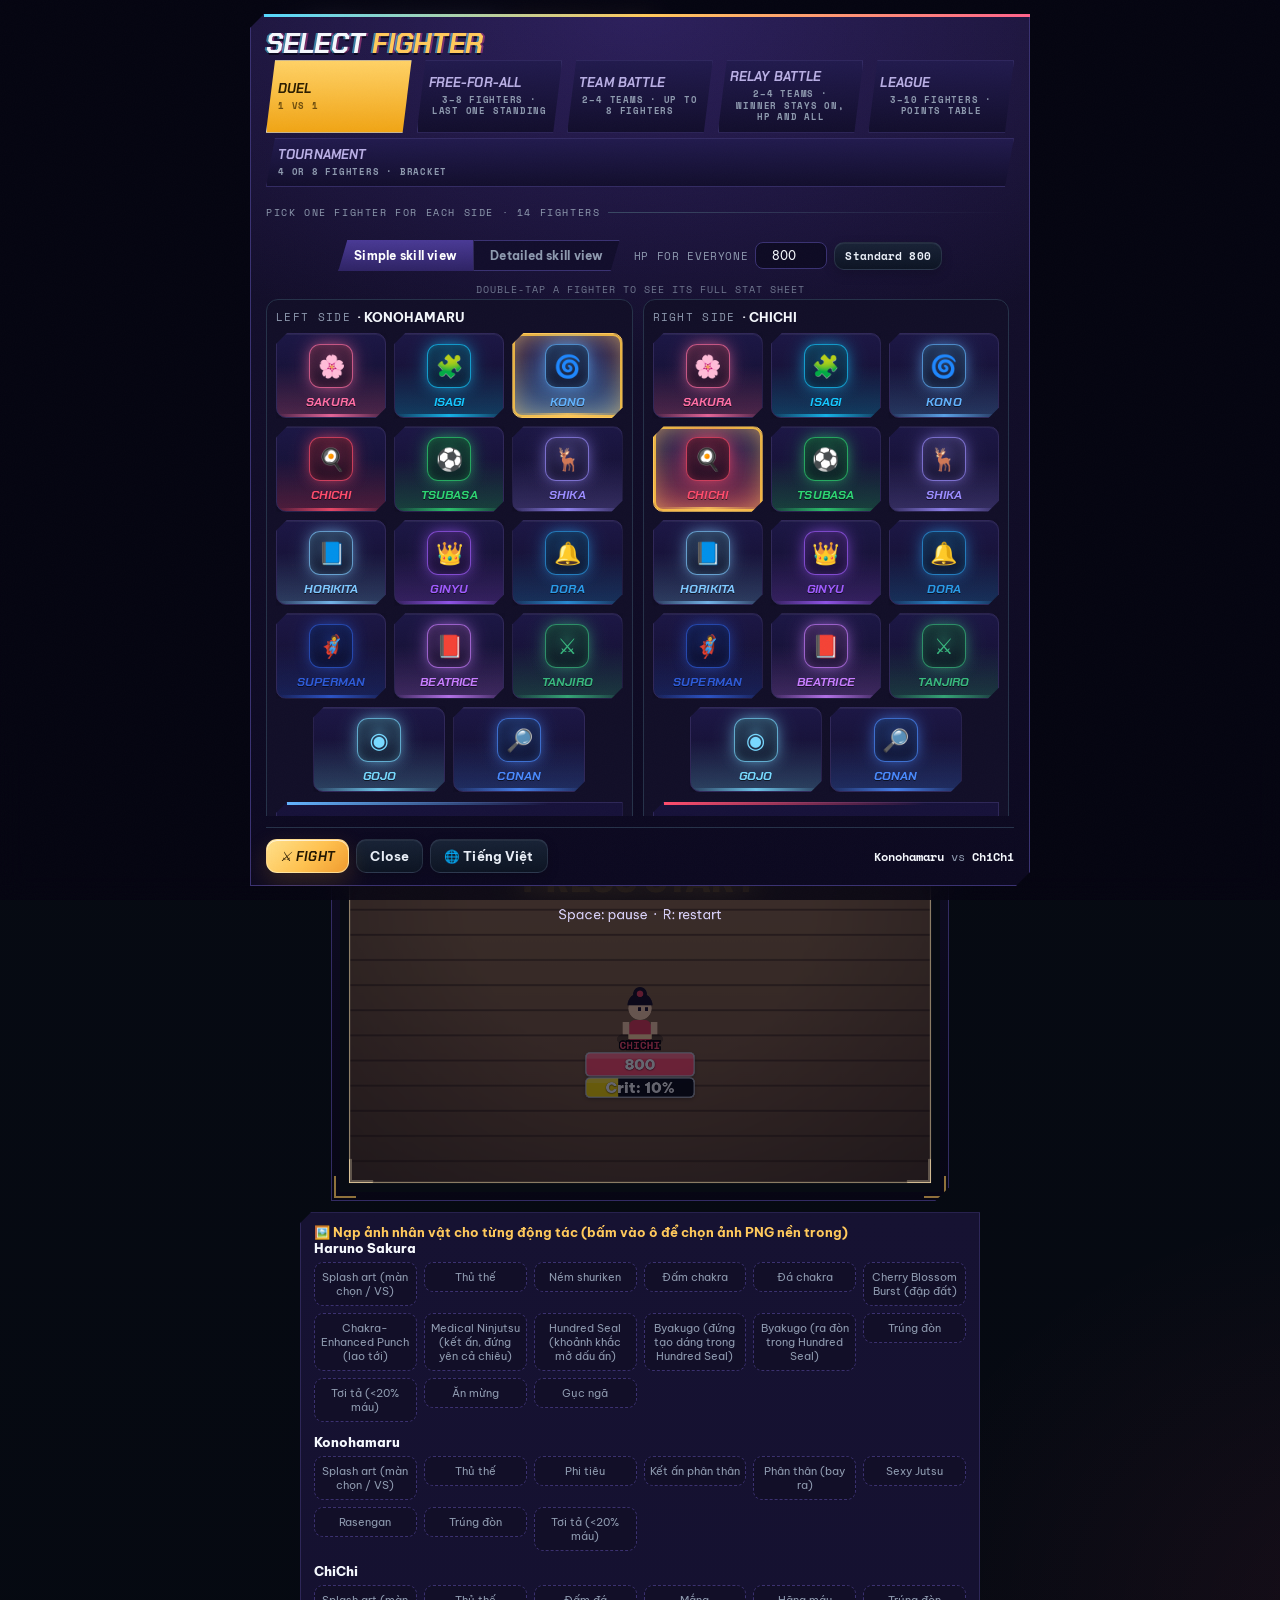
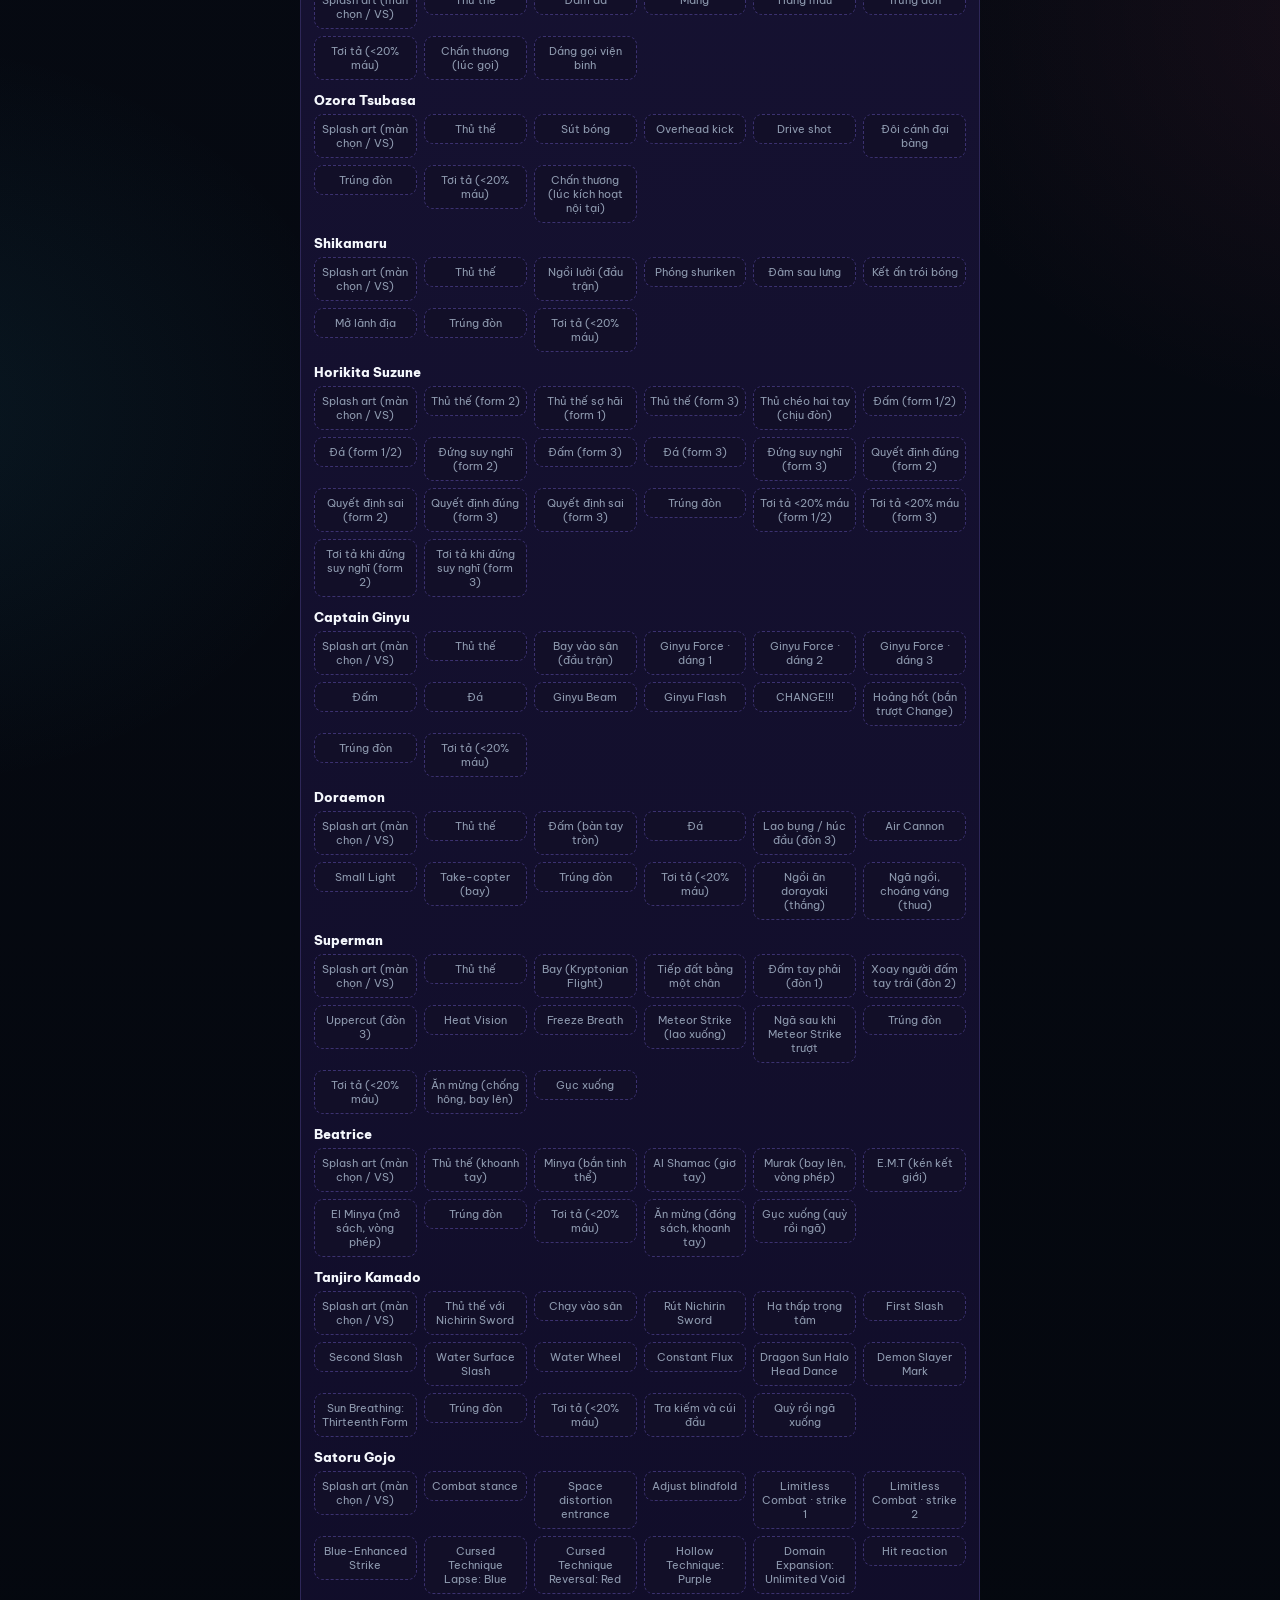
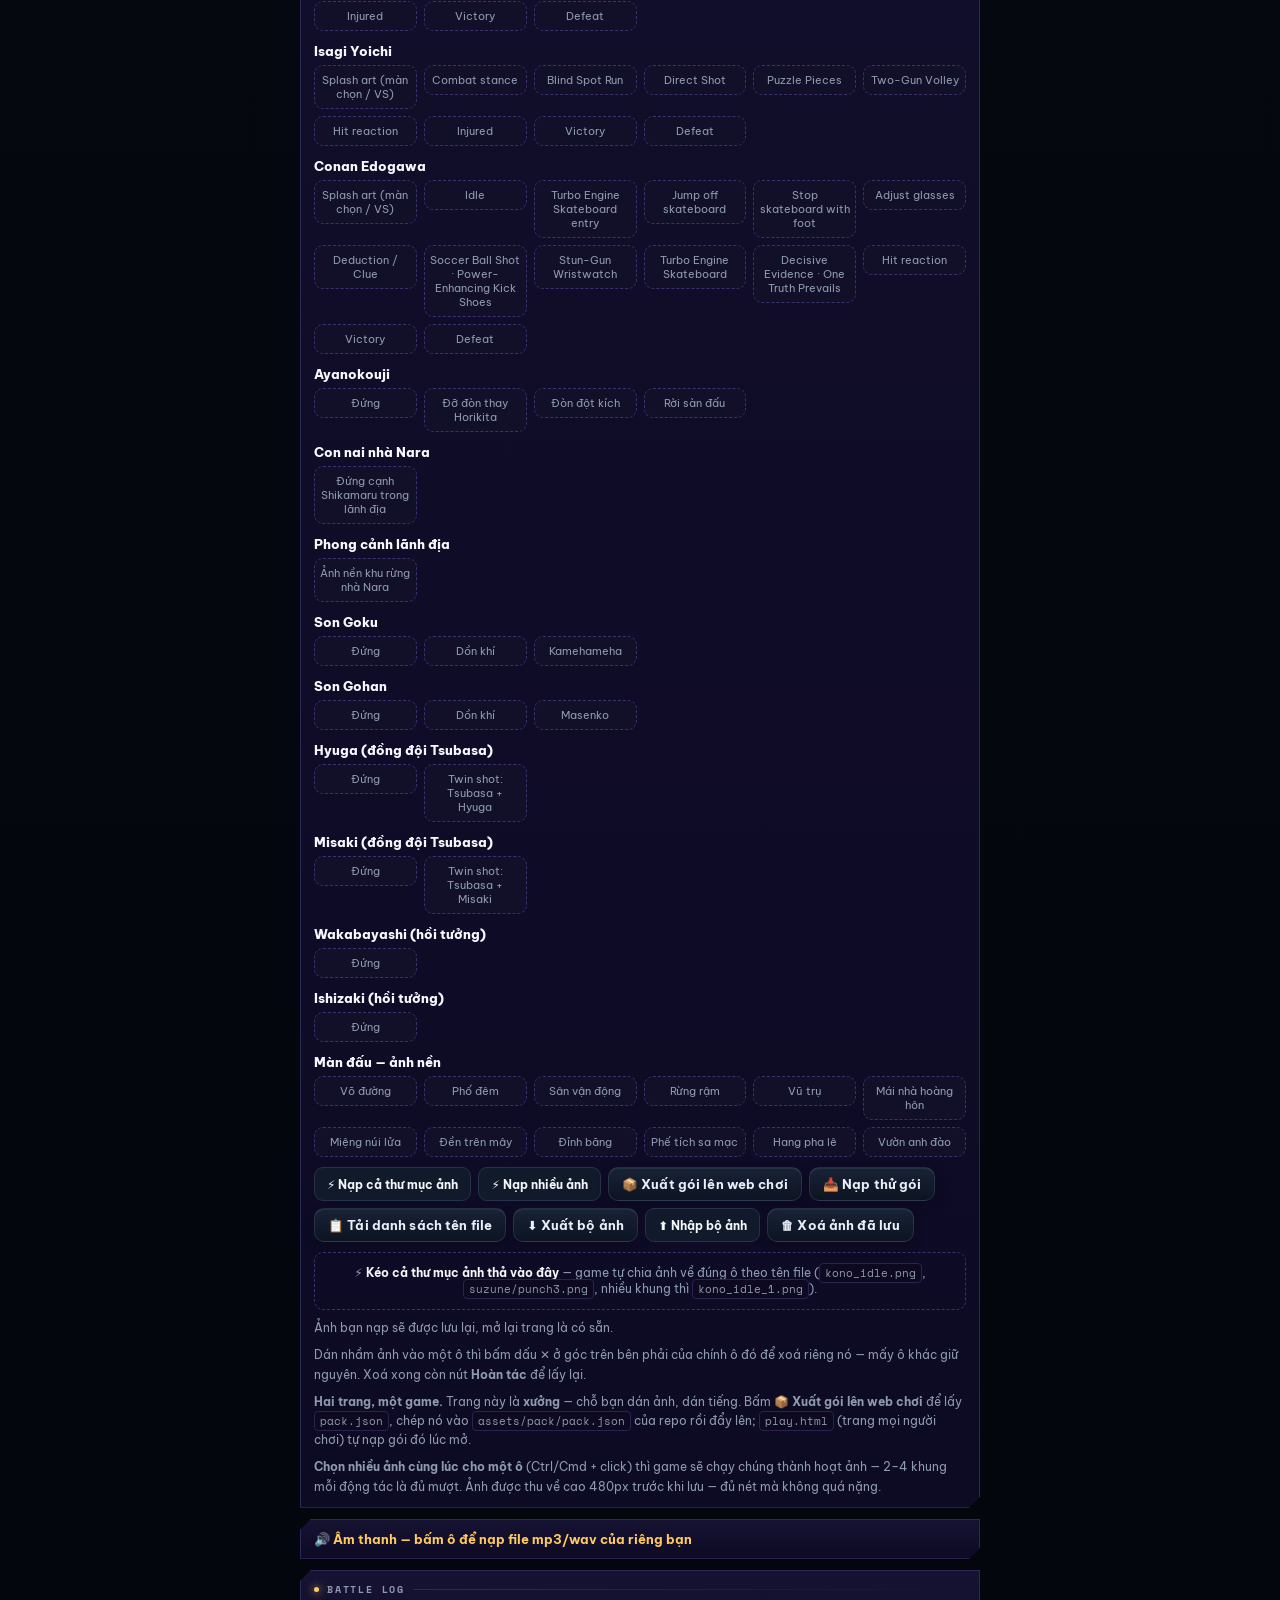
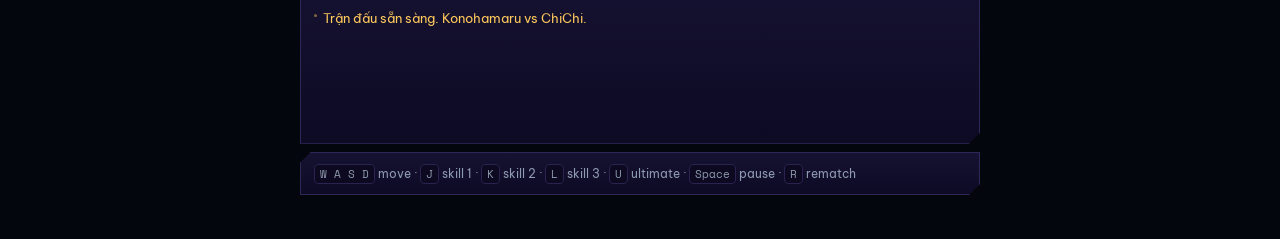
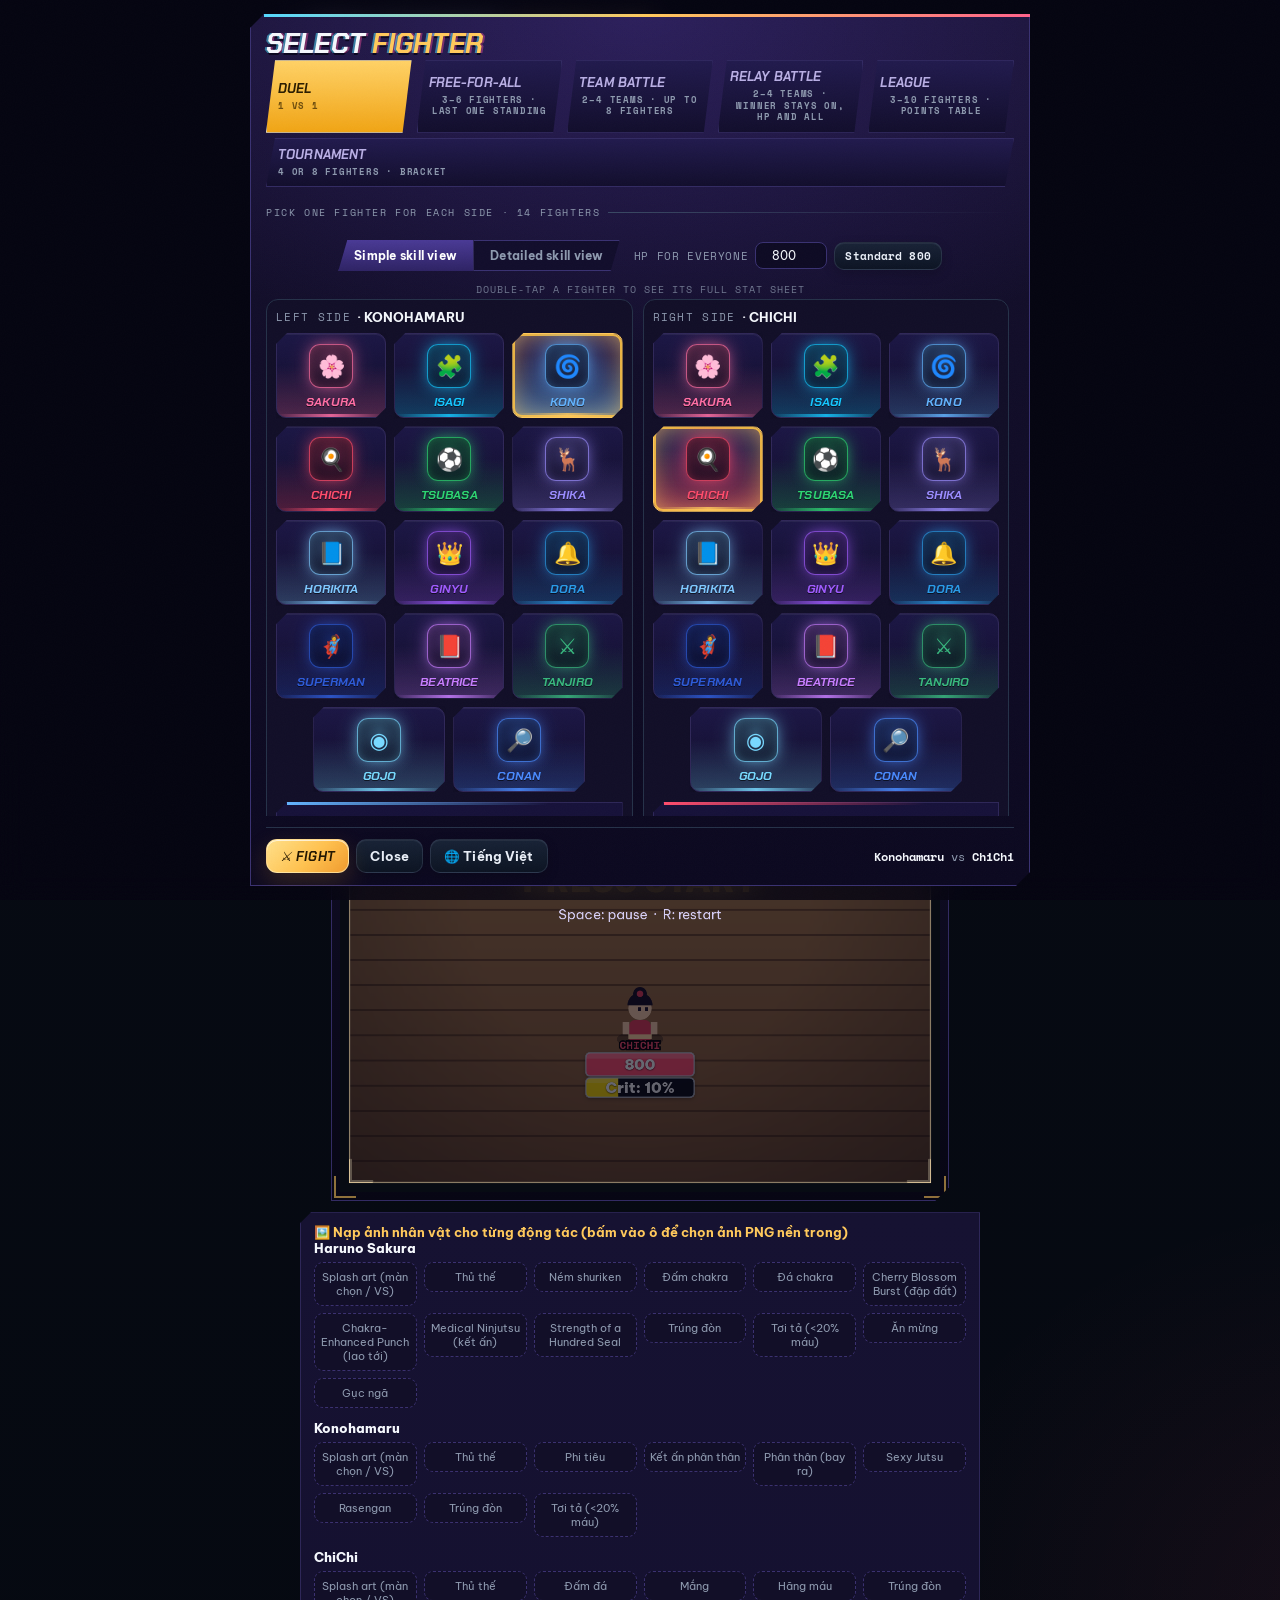
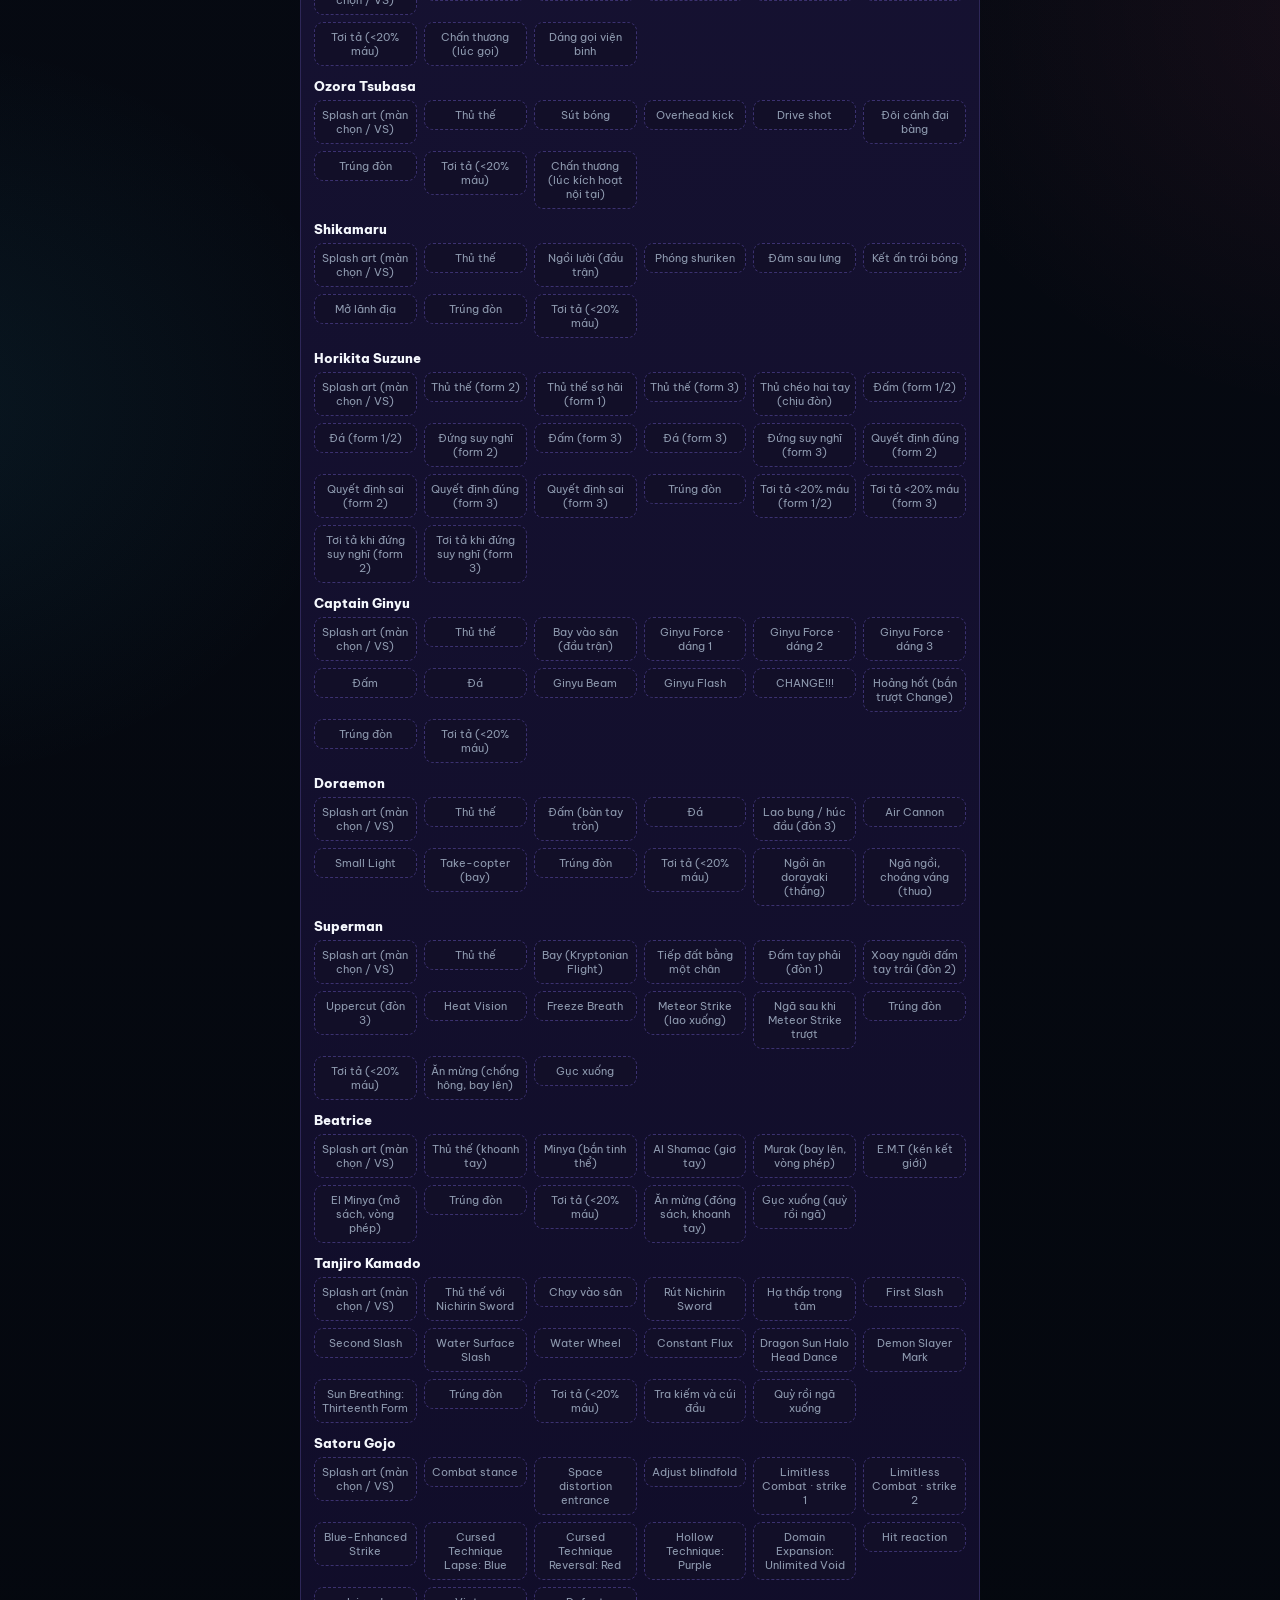
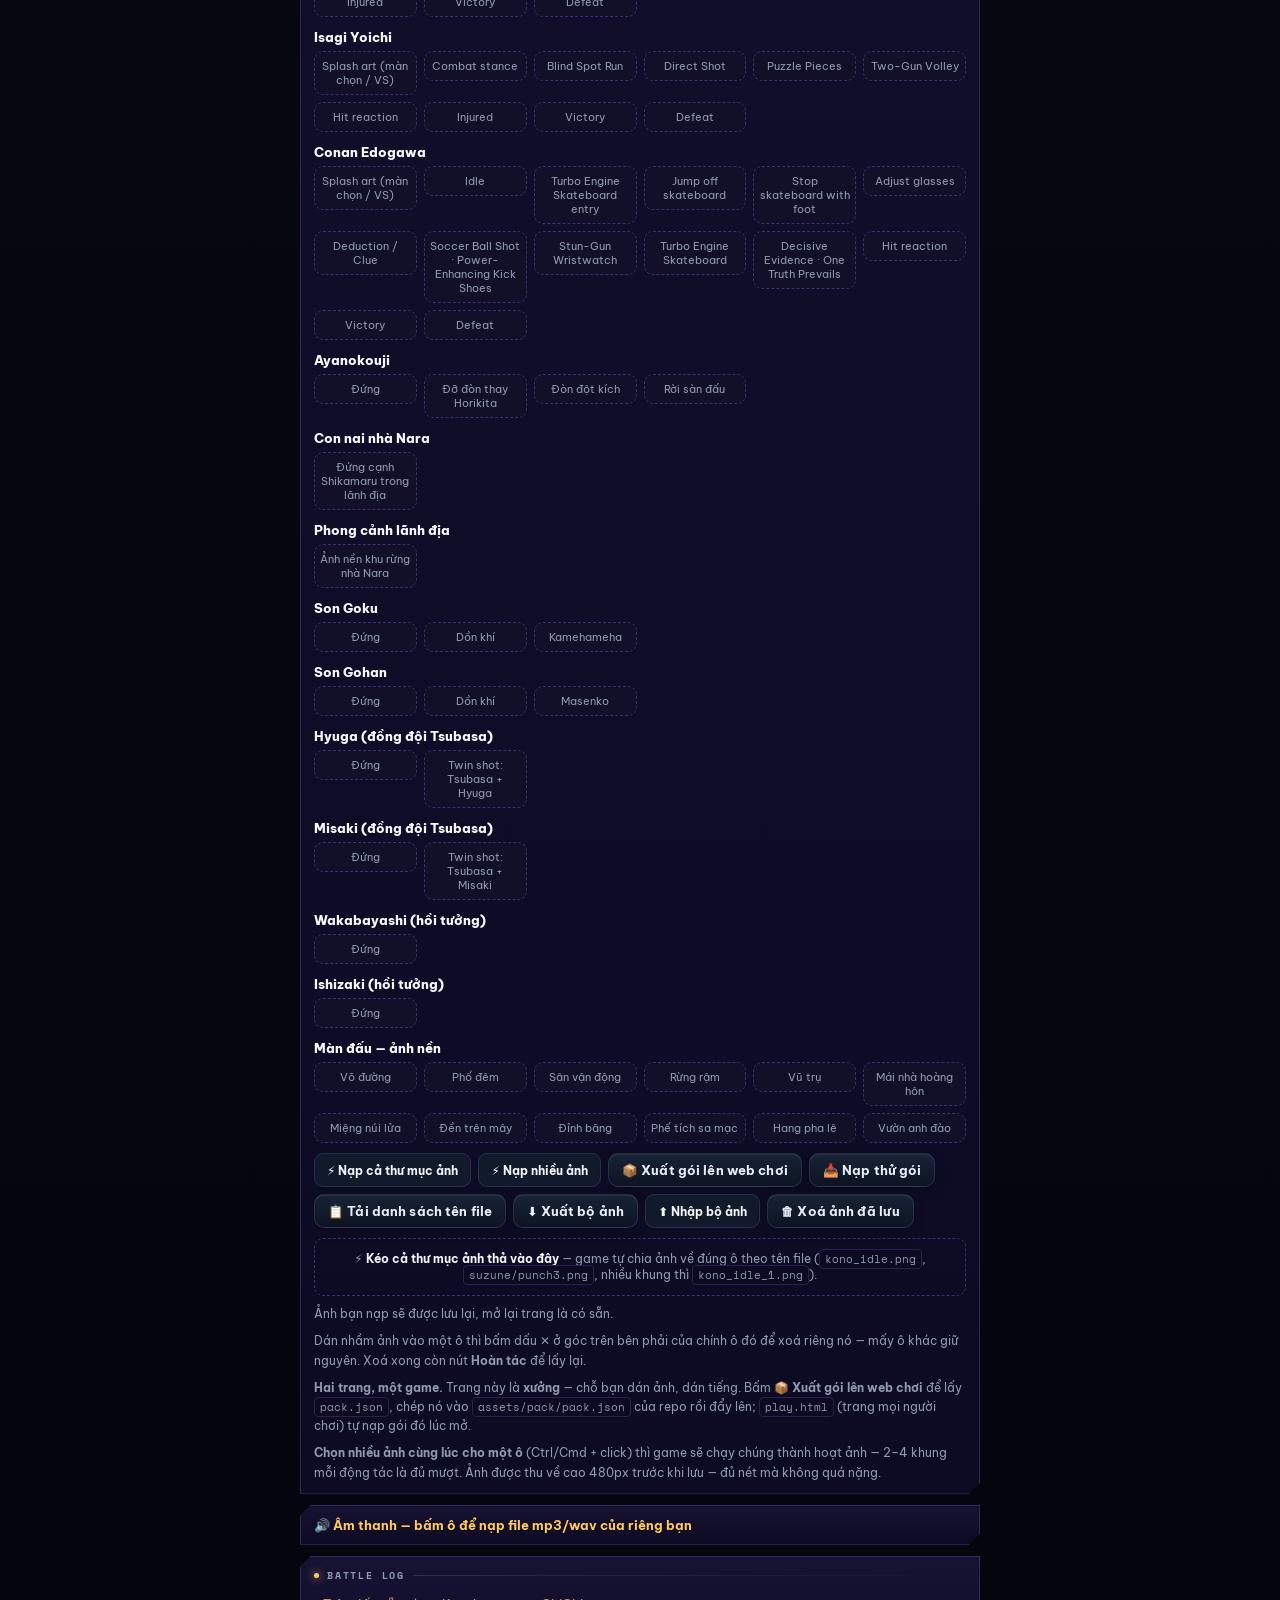
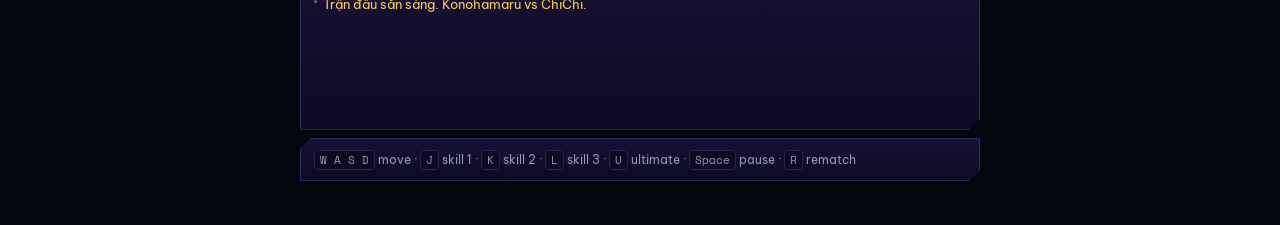
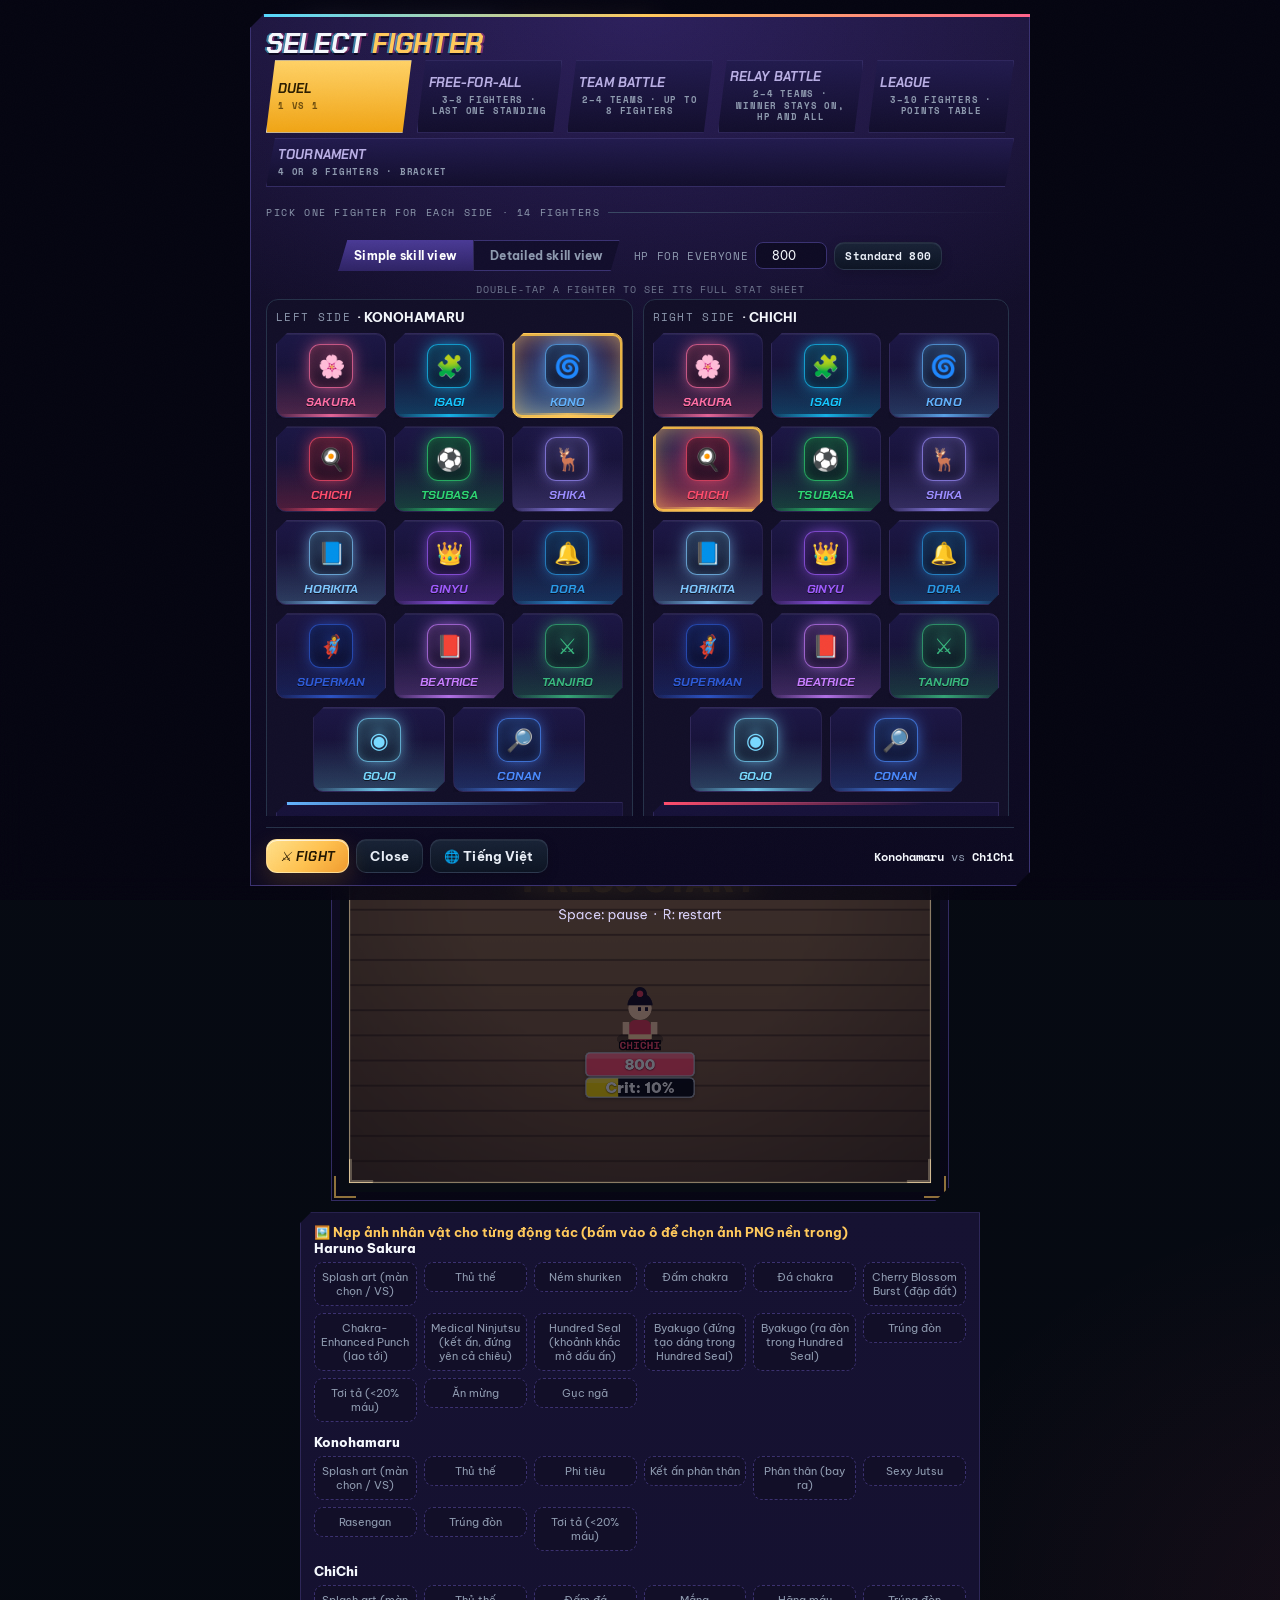
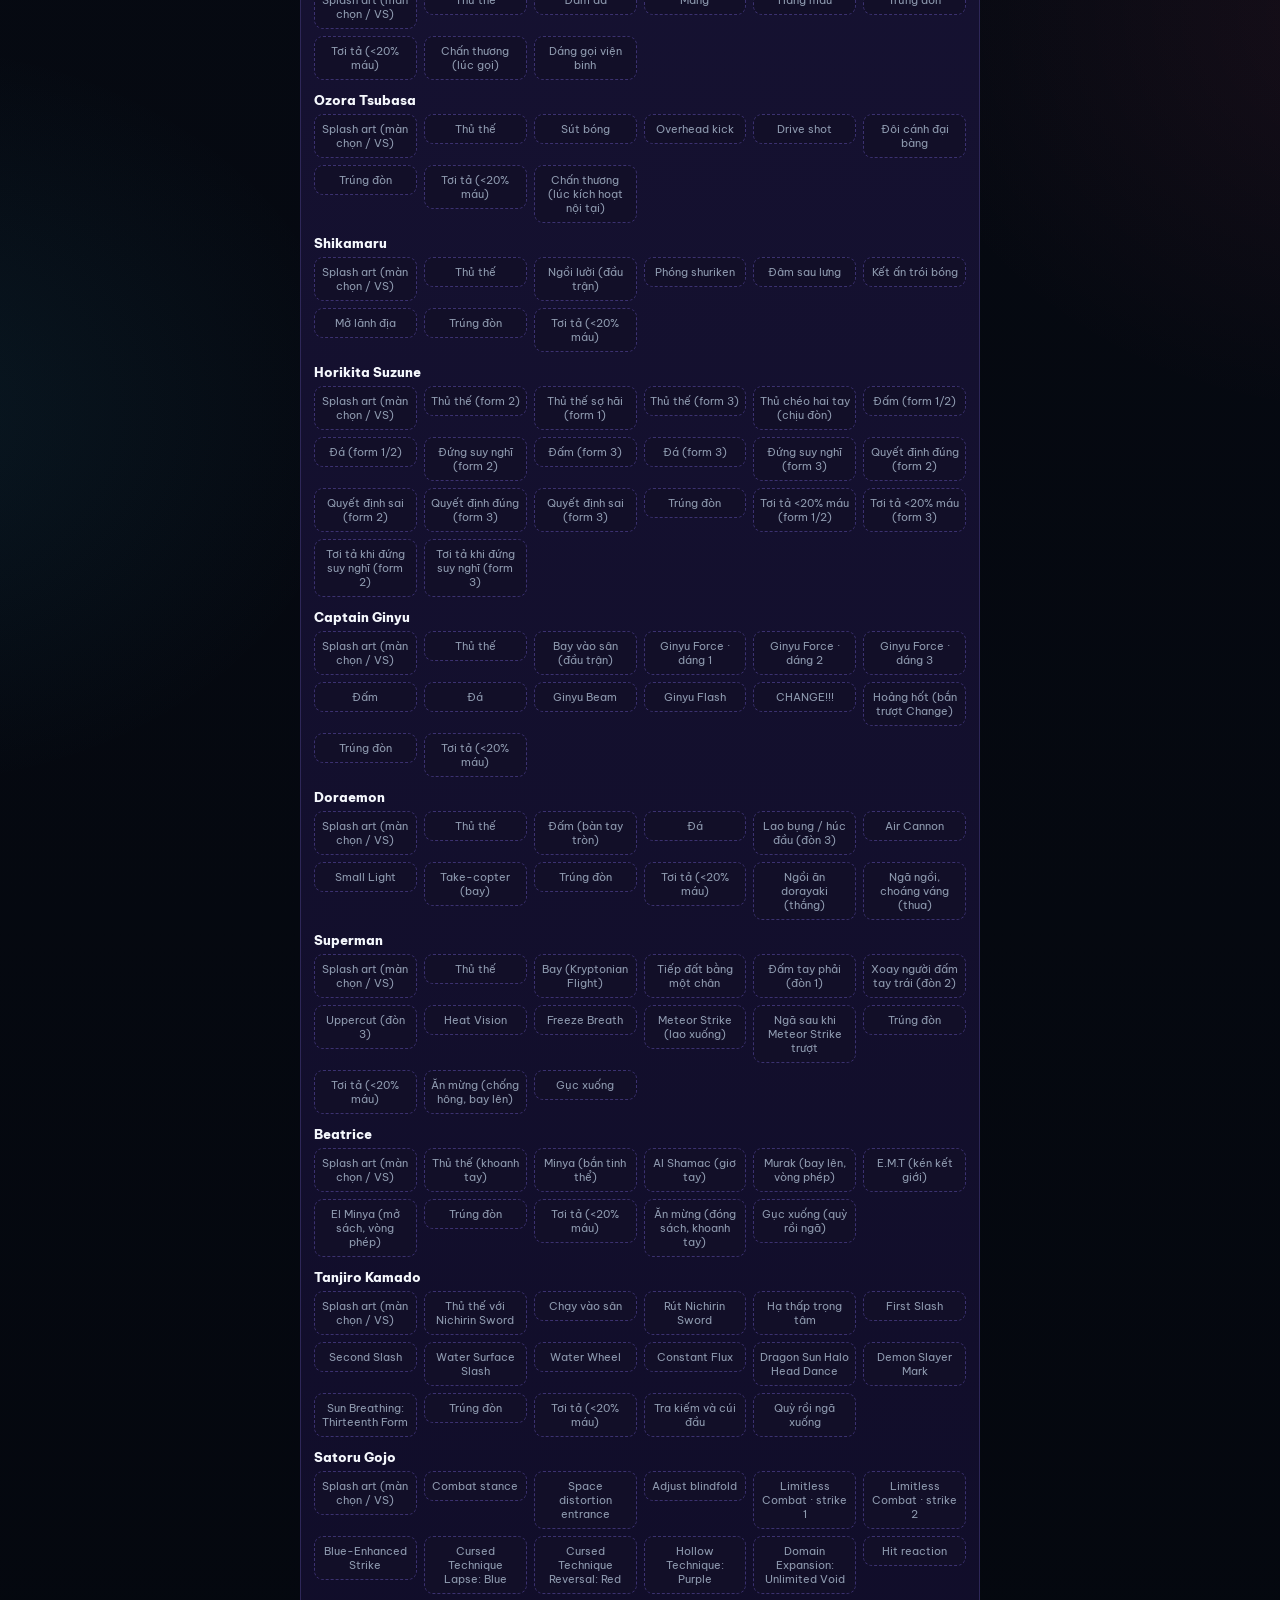
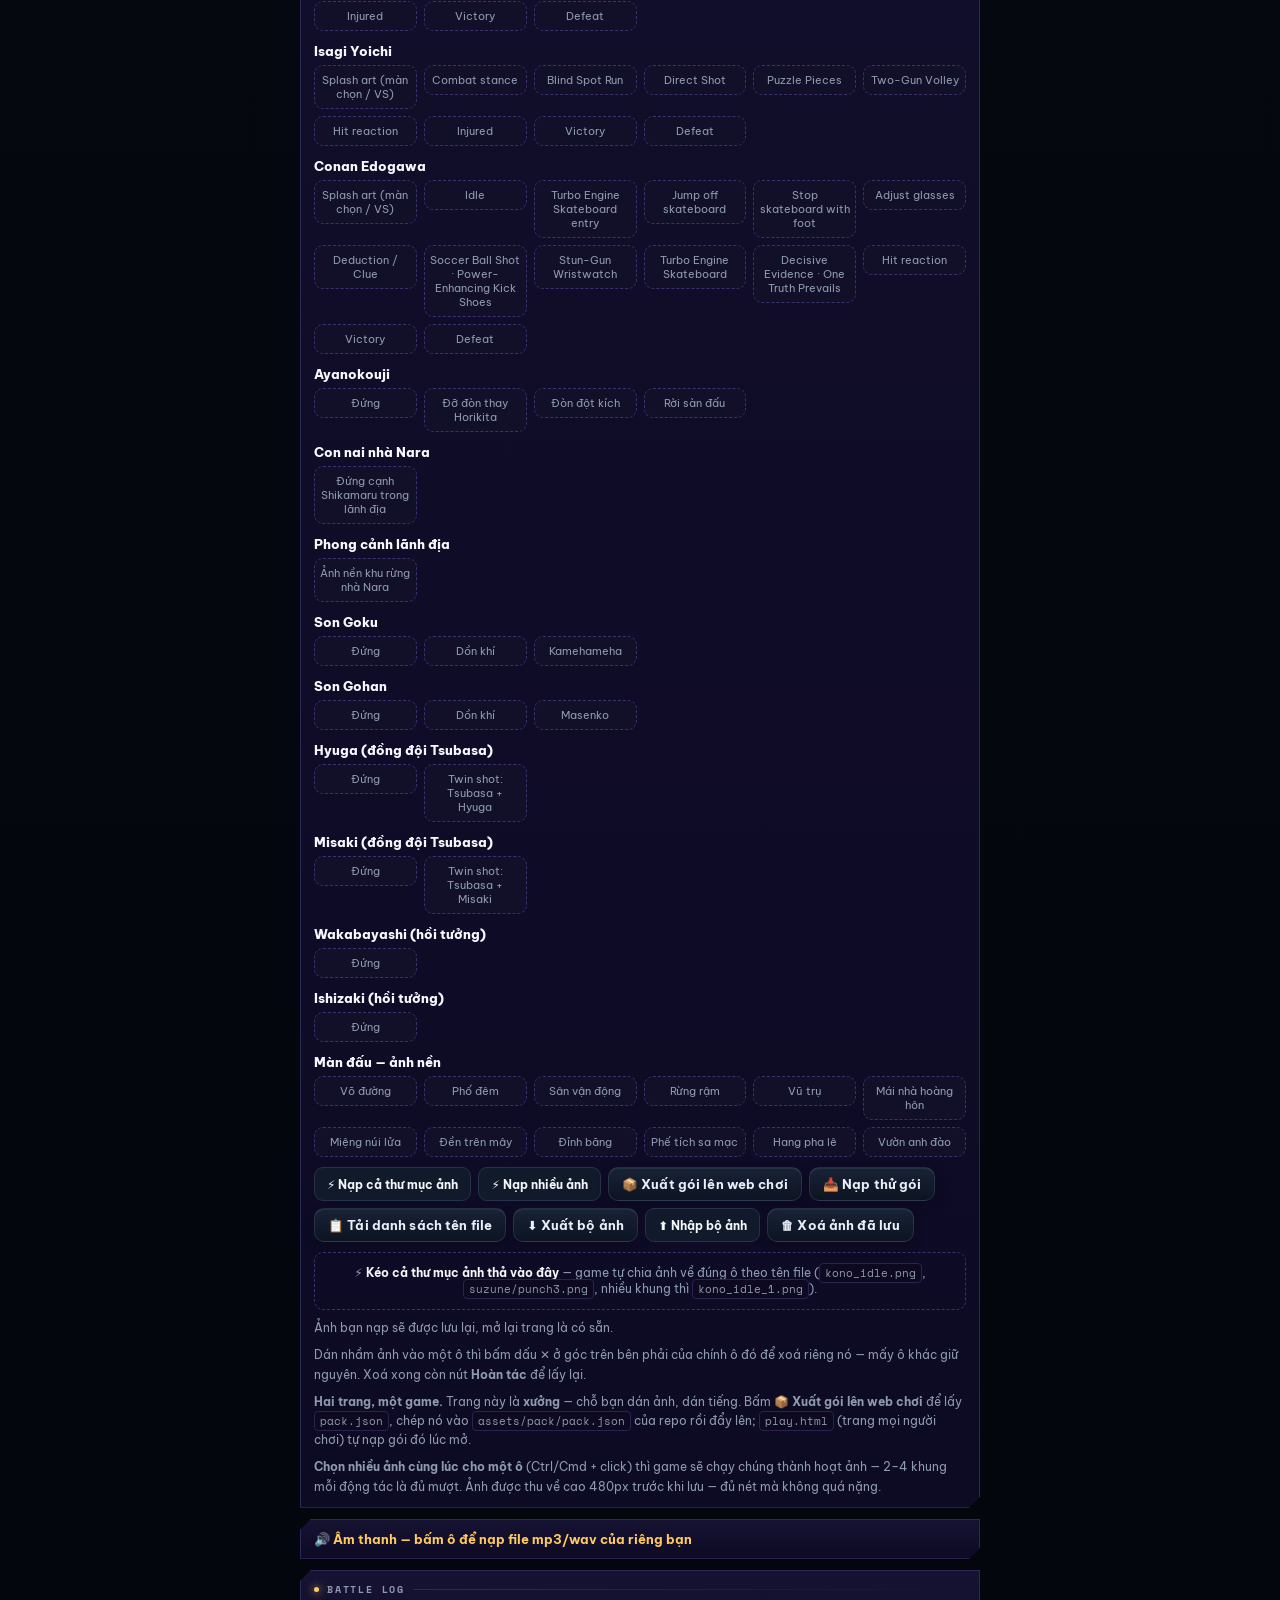
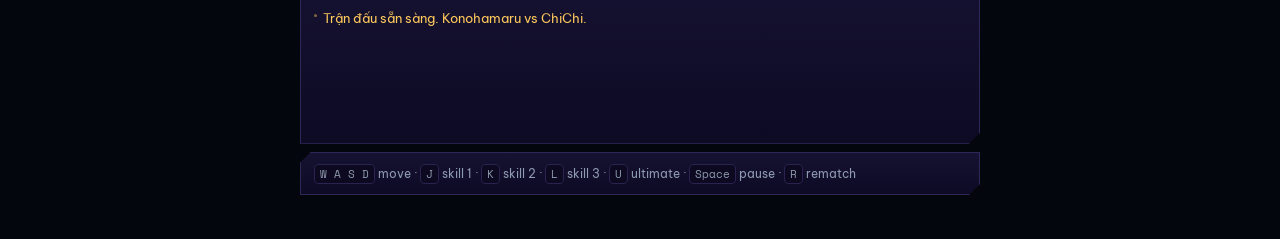
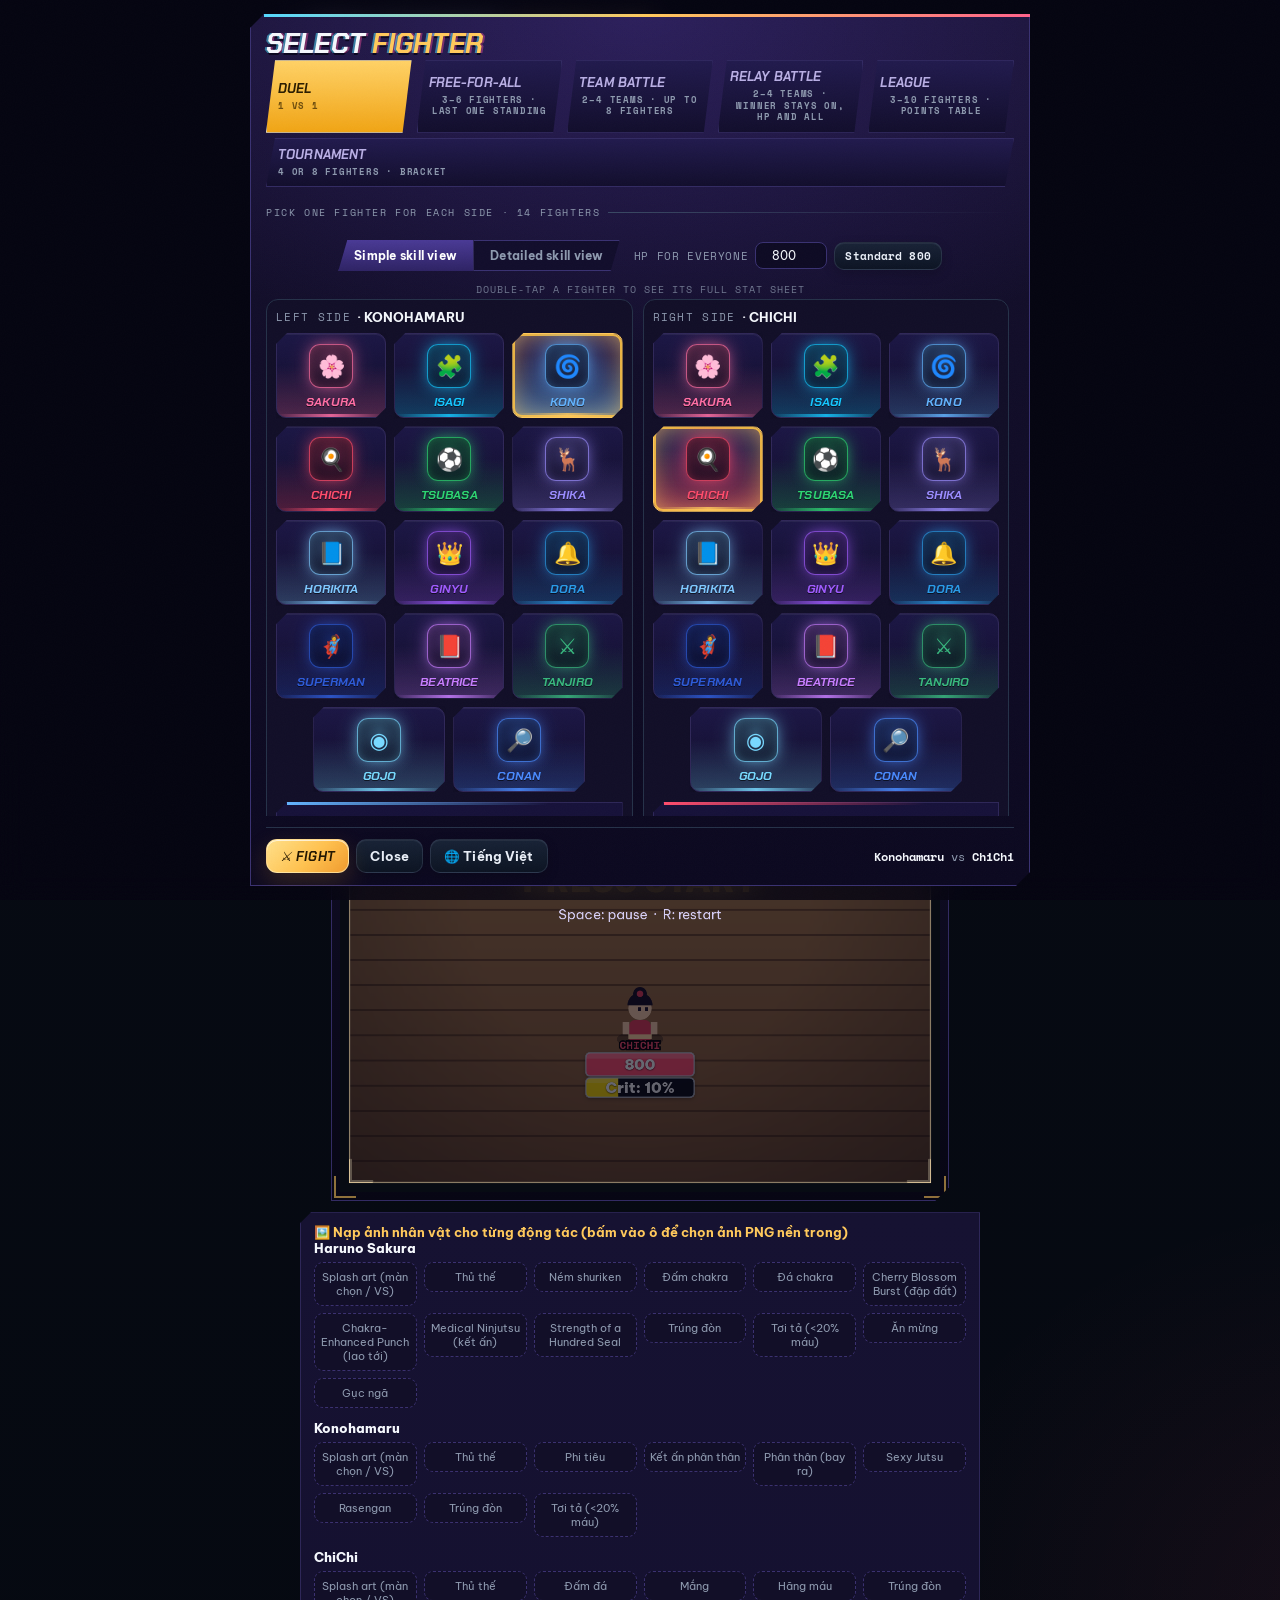
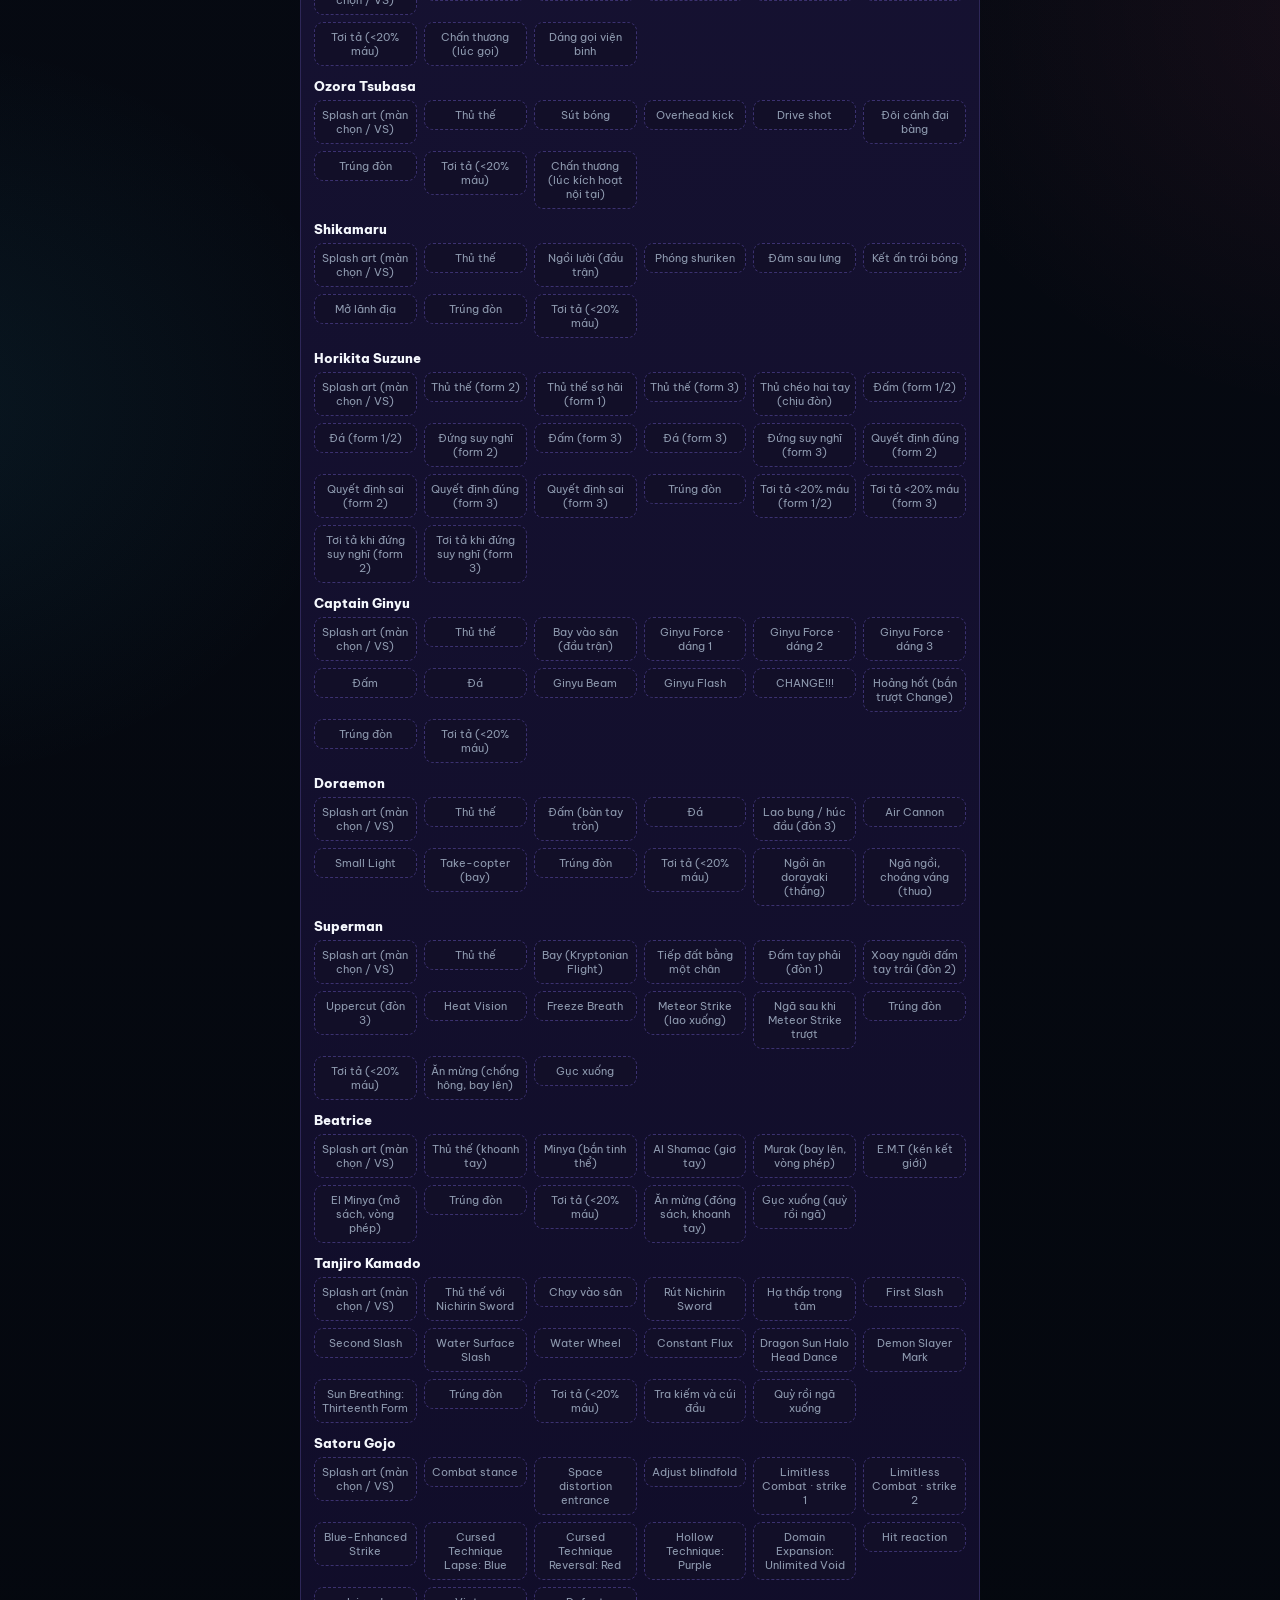
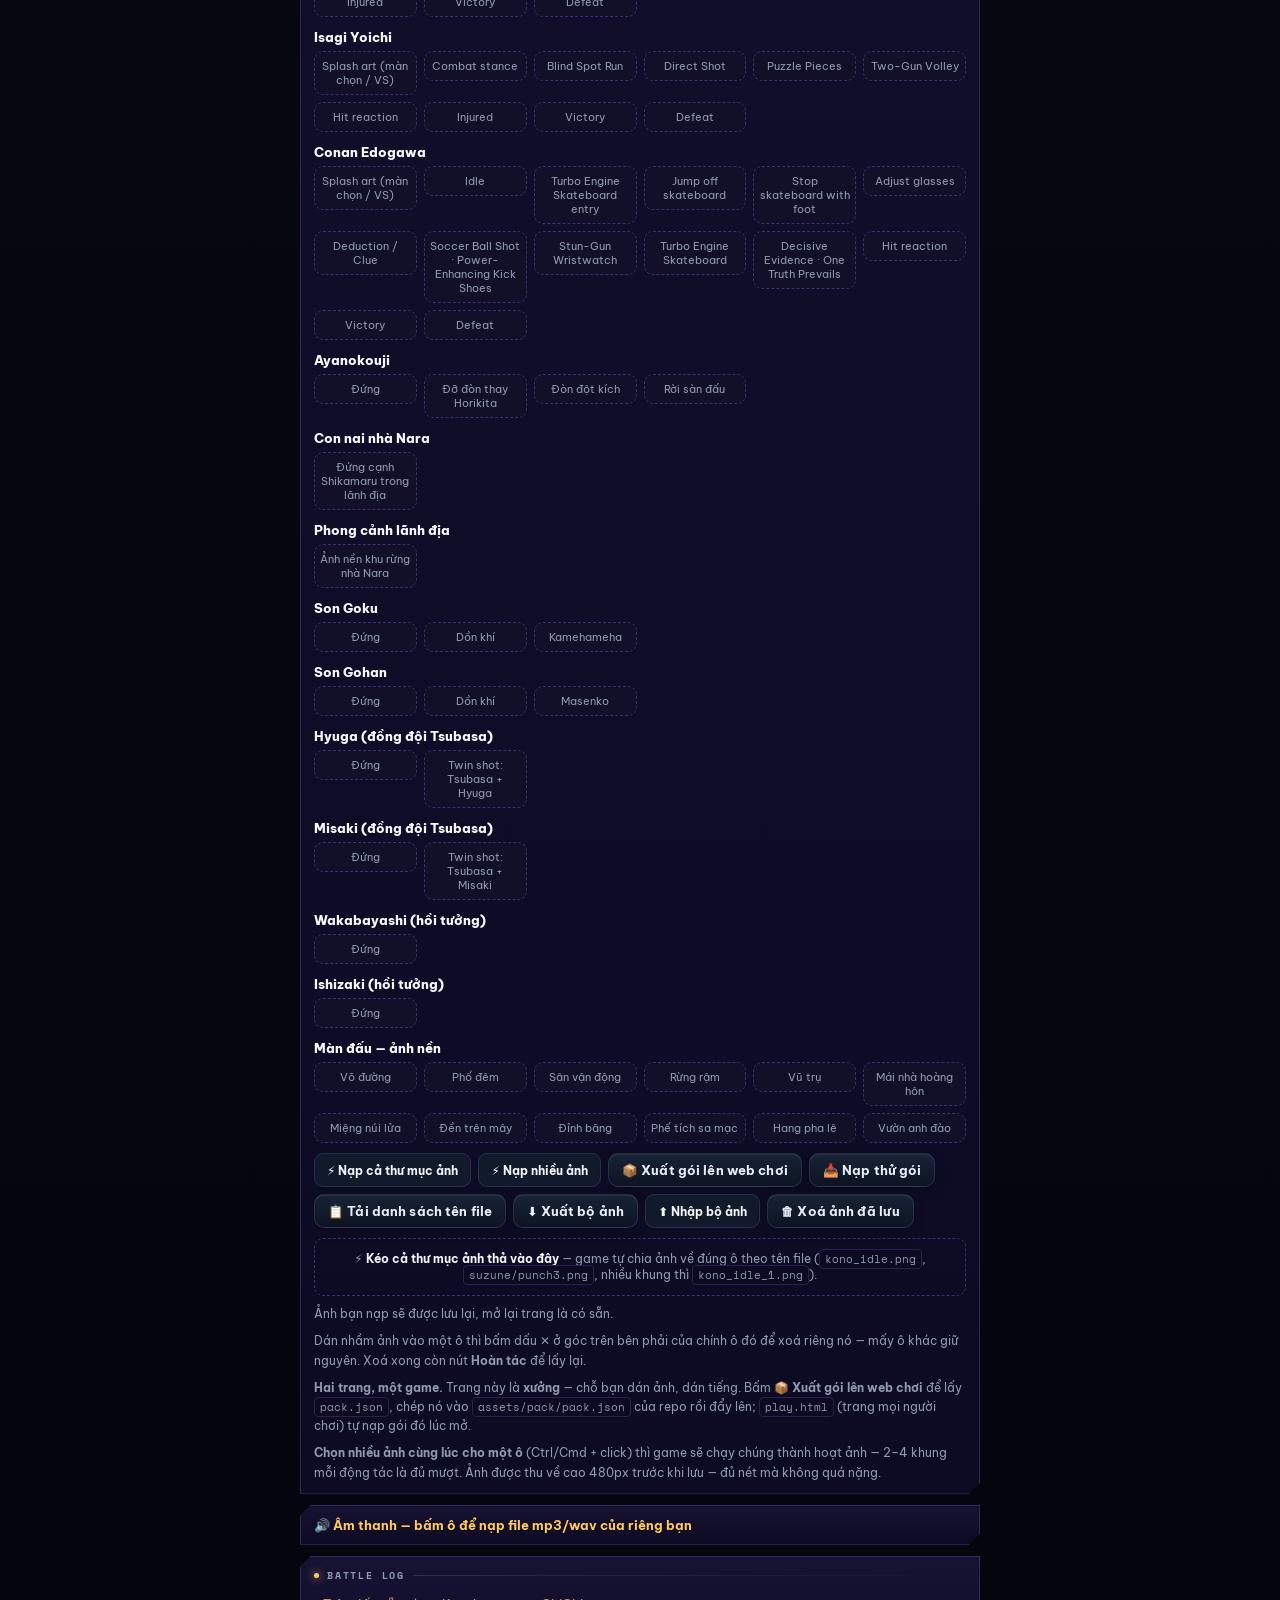
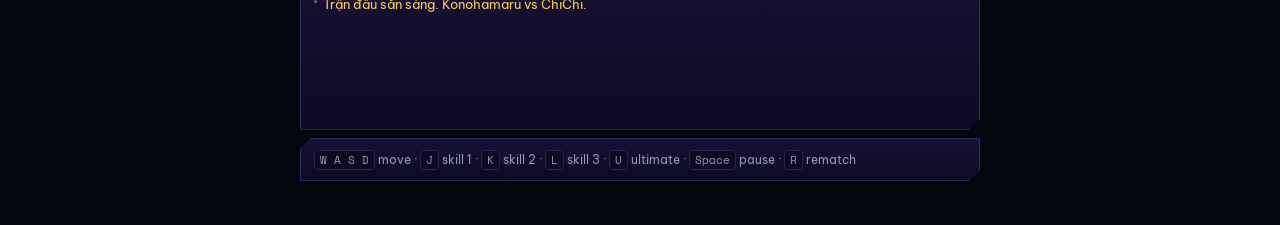
